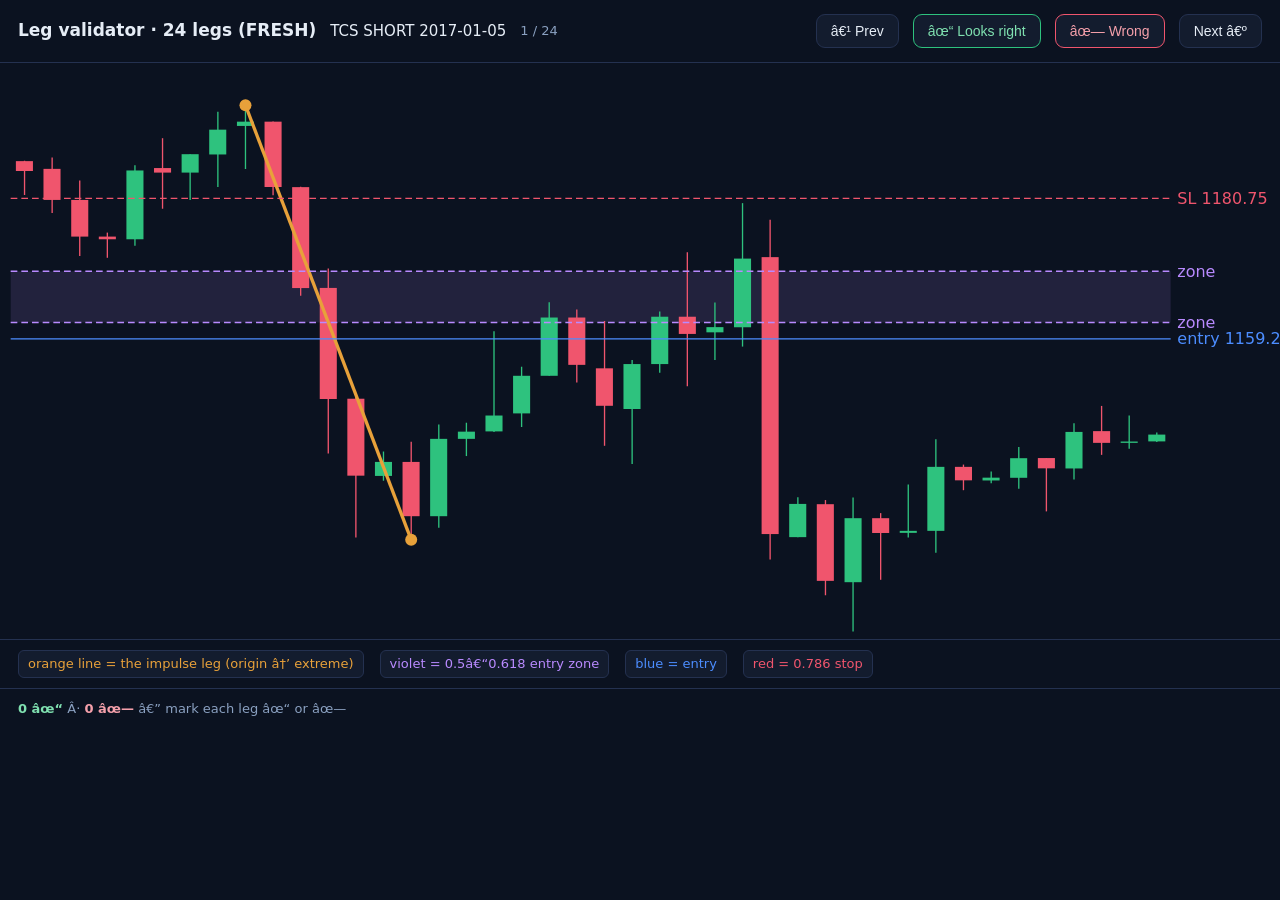
==== docs/check.html @ 775f60cf "add check.html — fresh-name working validator (24 corrected legs, render verified via preview server" ====
<!DOCTYPE html>
<html lang="en">
<head>
<meta charset="UTF-8" />
<meta name="viewport" content="width=device-width, initial-scale=1" />
<title>Leg Validator</title>
<style>
  :root { --bg:#0b1220; --panel:#131c2e; --border:#243150; --text:#e6edf6; --muted:#8aa0c0; }
  * { box-sizing:border-box; }
  body { margin:0; background:var(--bg); color:var(--text); font:15px/1.5 system-ui,sans-serif; }
  header { padding:14px 18px; border-bottom:1px solid var(--border); display:flex; align-items:center; gap:14px; flex-wrap:wrap; }
  h1 { font-size:17px; font-weight:600; margin:0; }
  #title { font-size:15px; color:var(--text); }
  #counter { color:var(--muted); font-size:13px; }
  .btn { background:var(--panel); color:var(--text); border:1px solid var(--border); border-radius:9px;
         padding:8px 14px; cursor:pointer; font-size:14px; }
  .btn:hover { border-color:#3a4a6a; }
  .btn.ok { border-color:#2ec27e; color:#7fe0b0; }
  .btn.no { border-color:#f0556d; color:#f5a0ab; }
  .spacer { flex:1; }
  #chart { height:64vh; min-height:380px; }
  #legend { padding:10px 18px; display:flex; gap:16px; flex-wrap:wrap; font-size:13px; border-top:1px solid var(--border); }
  .lg { padding:3px 9px; border-radius:6px; background:var(--panel); border:1px solid var(--border); }
  .leg { color:#e8a13a; } .zone { color:#b98aff; } .entry { color:#4c8dff; } .sl { color:#f0556d; }
  #tally { padding:10px 18px; color:var(--muted); font-size:13px; border-top:1px solid var(--border); }
  #tally b.no { color:#f5a0ab; } #tally b.ok { color:#7fe0b0; }
</style>
</head>
<body>
  <header>
    <h1>Leg validator · 24 legs (FRESH)</h1>
    <span id="title">loadingâ€¦</span>
    <span id="counter"></span>
    <span class="spacer"></span>
    <button class="btn" id="prev">â€¹ Prev</button>
    <button class="btn ok" id="mark-ok">âœ“ Looks right</button>
    <button class="btn no" id="mark-no">âœ— Wrong</button>
    <button class="btn" id="next">Next â€º</button>
  </header>
  <div id="chart"></div>
  <div id="legend">
    <span class="lg leg">orange line = the impulse leg (origin â†’ extreme)</span>
    <span class="lg zone">violet = 0.5â€“0.618 entry zone</span>
    <span class="lg entry">blue = entry</span>
    <span class="lg sl">red = 0.786 stop</span>
  </div>
  <div id="tally">Mark each leg âœ“ or âœ—. Wrong ones are listed here so you can tell me which to fix.</div>

  <script>
  const $ = (s) => document.querySelector(s);
  let DATA = [], i = 0, chart = null;
  const verdict = {};  // index -> 'ok' | 'no'

  function render() {
    const d = DATA[i];
    if (!d) return;
    $("#title").textContent = d.title;
    $("#counter").textContent = (i + 1) + " / " + DATA.length + (verdict[i] ? "  Â·  " + (verdict[i] === "ok" ? "âœ“" : "âœ—") : "");
    const bars = d.bars, n = bars.length;
    const W = 960, H = 470, padT = 12, padB = 24, padL = 8, padR = 82;
    let lo = Infinity, hi = -Infinity;
    for (const b of bars) { lo = Math.min(lo, b.low); hi = Math.max(hi, b.high); }
    for (const v of [d.zoneHi, d.zoneLo, d.entry, d.sl, d.legStart.price, d.legEnd.price]) { lo = Math.min(lo, v); hi = Math.max(hi, v); }
    const pad = (hi - lo) * 0.05 || 1; lo -= pad; hi += pad;
    const plotW = W - padL - padR, plotH = H - padT - padB;
    const X = (k) => padL + (k + 0.5) * plotW / n;
    const Y = (p) => padT + (hi - p) / (hi - lo) * plotH;
    const cw = Math.max(1.4, plotW / n * 0.62);
    const idx = {}; bars.forEach((b, k) => { idx[b.time] = k; });
    const f = (v) => (+v).toFixed(1);
    let s = `<svg viewBox="0 0 ${W} ${H}" preserveAspectRatio="xMidYMid meet" style="width:100%;height:auto;display:block">`;
    const zt = Math.max(d.zoneHi, d.zoneLo), zb = Math.min(d.zoneHi, d.zoneLo);
    s += `<rect x="${padL}" y="${f(Y(zt))}" width="${plotW}" height="${f(Y(zb) - Y(zt))}" fill="rgba(185,138,255,0.13)"/>`;
    for (let k = 0; k < n; k++) {
      const b = bars[k], up = b.close >= b.open, col = up ? "#2ec27e" : "#f0556d";
      s += `<line x1="${f(X(k))}" y1="${f(Y(b.high))}" x2="${f(X(k))}" y2="${f(Y(b.low))}" stroke="${col}" stroke-width="1"/>`;
      const yo = Y(b.open), yc = Y(b.close), top = Math.min(yo, yc), h = Math.max(1, Math.abs(yo - yc));
      s += `<rect x="${f(X(k) - cw / 2)}" y="${f(top)}" width="${f(cw)}" height="${f(h)}" fill="${col}"/>`;
    }
    if (idx[d.legStart.time] != null && idx[d.legEnd.time] != null) {
      const xs = X(idx[d.legStart.time]), ys = Y(d.legStart.price), xe = X(idx[d.legEnd.time]), ye = Y(d.legEnd.price);
      s += `<line x1="${f(xs)}" y1="${f(ys)}" x2="${f(xe)}" y2="${f(ye)}" stroke="#e8a13a" stroke-width="2.5"/>`;
      s += `<circle cx="${f(xs)}" cy="${f(ys)}" r="4.5" fill="#e8a13a"/><circle cx="${f(xe)}" cy="${f(ye)}" r="4.5" fill="#e8a13a"/>`;
    }
    const hl = (p, col, dash, label) =>
      `<line x1="${padL}" y1="${f(Y(p))}" x2="${W - padR}" y2="${f(Y(p))}" stroke="${col}" stroke-width="1"${dash ? ' stroke-dasharray="5 3"' : ''}/>` +
      `<text x="${W - padR + 5}" y="${f(Y(p) + 4)}" fill="${col}" font-size="12">${label}</text>`;
    s += hl(d.zoneHi, "#b98aff", true, "zone");
    s += hl(d.zoneLo, "#b98aff", true, "zone");
    s += hl(d.entry, "#4c8dff", false, "entry " + d.entry);
    s += hl(d.sl, "#f0556d", true, "SL " + d.sl);
    s += `</svg>`;
    $("#chart").innerHTML = s;
  }
  function tally() {
    const wrong = DATA.map((d, k) => verdict[k] === "no" ? d.title : null).filter(Boolean);
    const ok = Object.values(verdict).filter((v) => v === "ok").length;
    $("#tally").innerHTML = `<b class="ok">${ok} âœ“</b> Â· <b class="no">${wrong.length} âœ—</b>` +
      (wrong.length ? " â€” wrong: " + wrong.map((w) => "<b class='no'>" + w + "</b>").join(", ") : " â€” mark each leg âœ“ or âœ—");
  }
  const go = (n) => { i = (i + n + DATA.length) % DATA.length; render(); };
  const mark = (v) => { verdict[i] = v; tally(); if (i < DATA.length - 1) go(1); else render(); };
  $("#prev").onclick = () => go(-1);
  $("#next").onclick = () => go(1);
  $("#mark-ok").onclick = () => mark("ok");
  $("#mark-no").onclick = () => mark("no");
  document.onkeydown = (e) => {
    if (e.key === "ArrowLeft") go(-1); else if (e.key === "ArrowRight") go(1);
    else if (e.key === "y") mark("ok"); else if (e.key === "n") mark("no");
  };

  DATA = [{"title": "TCS SHORT  2017-01-05", "bars": [{"time": 1483342440, "open": 1186.43, "high": 1186.5, "low": 1181.25, "close": 1184.93}, {"time": 1483349640, "open": 1185.25, "high": 1187.0, "low": 1178.5, "close": 1180.5}, {"time": 1483420740, "open": 1180.5, "high": 1183.45, "low": 1171.9, "close": 1174.88}, {"time": 1483427940, "open": 1174.88, "high": 1175.5, "low": 1171.65, "close": 1174.48}, {"time": 1483435140, "open": 1174.48, "high": 1185.8, "low": 1173.5, "close": 1185.0}, {"time": 1483506240, "open": 1185.38, "high": 1189.95, "low": 1179.15, "close": 1184.68}, {"time": 1483513440, "open": 1184.68, "high": 1187.5, "low": 1180.5, "close": 1187.5}, {"time": 1483520640, "open": 1187.45, "high": 1194.0, "low": 1182.48, "close": 1191.25}, {"time": 1483591740, "open": 1191.83, "high": 1194.98, "low": 1185.23, "close": 1192.48}, {"time": 1483598940, "open": 1192.48, "high": 1192.5, "low": 1181.23, "close": 1182.48}, {"time": 1483606140, "open": 1182.45, "high": 1182.5, "low": 1165.83, "close": 1167.0}, {"time": 1483677240, "open": 1167.03, "high": 1170.0, "low": 1141.7, "close": 1150.03}, {"time": 1483684440, "open": 1150.08, "high": 1150.88, "low": 1128.85, "close": 1138.3}, {"time": 1483691640, "open": 1138.25, "high": 1142.0, "low": 1137.53, "close": 1140.4}, {"time": 1483935540, "open": 1140.4, "high": 1143.5, "low": 1128.5, "close": 1132.1}, {"time": 1483942740, "open": 1132.1, "high": 1146.13, "low": 1130.35, "close": 1143.93}, {"time": 1483949940, "open": 1143.93, "high": 1146.4, "low": 1141.3, "close": 1145.03}, {"time": 1484021040, "open": 1145.08, "high": 1160.4, "low": 1145.0, "close": 1147.5}, {"time": 1484028240, "open": 1147.83, "high": 1154.98, "low": 1145.75, "close": 1153.58}, {"time": 1484035440, "open": 1153.58, "high": 1164.83, "low": 1153.58, "close": 1162.5}, {"time": 1484106540, "open": 1162.5, "high": 1163.75, "low": 1152.55, "close": 1155.25}, {"time": 1484113740, "open": 1154.73, "high": 1161.98, "low": 1142.88, "close": 1149.0}, {"time": 1484120940, "open": 1148.5, "high": 1156.0, "low": 1140.1, "close": 1155.38}, {"time": 1484128140, "open": 1155.38, "high": 1163.45, "low": 1154.05, "close": 1162.63}, {"time": 1484199240, "open": 1162.63, "high": 1172.5, "low": 1152.0, "close": 1160.0}, {"time": 1484206440, "open": 1160.23, "high": 1164.78, "low": 1156.0, "close": 1161.03}, {"time": 1484213640, "open": 1161.03, "high": 1180.0, "low": 1158.05, "close": 1171.53}, {"time": 1484284740, "open": 1171.75, "high": 1177.45, "low": 1125.5, "close": 1129.38}, {"time": 1484291940, "open": 1128.9, "high": 1135.0, "low": 1128.9, "close": 1133.98}, {"time": 1484299140, "open": 1133.93, "high": 1134.58, "low": 1120.0, "close": 1122.2}, {"time": 1484543040, "open": 1122.0, "high": 1134.98, "low": 1114.48, "close": 1131.8}, {"time": 1484550240, "open": 1131.8, "high": 1132.58, "low": 1122.38, "close": 1129.53}, {"time": 1484557440, "open": 1129.55, "high": 1136.95, "low": 1128.83, "close": 1129.85}, {"time": 1484628540, "open": 1129.85, "high": 1143.9, "low": 1126.5, "close": 1139.65}, {"time": 1484635740, "open": 1139.65, "high": 1140.0, "low": 1136.08, "close": 1137.58}, {"time": 1484642940, "open": 1137.58, "high": 1138.95, "low": 1137.15, "close": 1138.0}, {"time": 1484714040, "open": 1137.98, "high": 1142.7, "low": 1136.3, "close": 1140.98}, {"time": 1484721240, "open": 1141.0, "high": 1141.0, "low": 1132.83, "close": 1139.43}, {"time": 1484728440, "open": 1139.4, "high": 1146.35, "low": 1137.73, "close": 1145.0}, {"time": 1484799540, "open": 1145.13, "high": 1148.98, "low": 1141.48, "close": 1143.33}, {"time": 1484806740, "open": 1143.33, "high": 1147.5, "low": 1142.43, "close": 1143.53}, {"time": 1484813940, "open": 1143.53, "high": 1144.9, "low": 1143.45, "close": 1144.58}], "legStart": {"time": 1483591740, "price": 1194.98}, "legEnd": {"time": 1483935540, "price": 1128.5}, "zoneHi": 1161.74, "zoneLo": 1169.58, "sl": 1180.75, "entry": 1159.24, "side": "short"}, {"title": "TCS LONG  2019-10-23", "bars": [{"time": 1571297880, "open": 2010.6, "high": 2024.9, "low": 2004.25, "close": 2022.5}, {"time": 1571305080, "open": 2023.0, "high": 2038.0, "low": 2020.4, "close": 2031.5}, {"time": 1571376180, "open": 2031.7, "high": 2046.0, "low": 2025.0, "close": 2046.0}, {"time": 1571383380, "open": 2045.95, "high": 2058.0, "low": 2042.3, "close": 2044.4}, {"time": 1571390580, "open": 2044.9, "high": 2046.6, "low": 2041.1, "close": 2045.1}, {"time": 1571720880, "open": 2045.05, "high": 2109.95, "low": 2044.0, "close": 2074.95}, {"time": 1571728080, "open": 2074.95, "high": 2076.0, "low": 2052.05, "close": 2053.75}, {"time": 1571735280, "open": 2053.75, "high": 2055.4, "low": 2042.1, "close": 2047.05}, {"time": 1571806380, "open": 2047.05, "high": 2079.05, "low": 2040.45, "close": 2066.0}, {"time": 1571813580, "open": 2065.9, "high": 2069.95, "low": 2052.55, "close": 2065.65}, {"time": 1571820780, "open": 2065.65, "high": 2083.85, "low": 2063.6, "close": 2071.4}, {"time": 1571891880, "open": 2071.4, "high": 2098.85, "low": 2061.35, "close": 2069.75}, {"time": 1571899080, "open": 2069.4, "high": 2074.0, "low": 2061.45, "close": 2069.0}, {"time": 1571906280, "open": 2069.0, "high": 2079.0, "low": 2065.0, "close": 2072.0}, {"time": 1571977380, "open": 2072.0, "high": 2094.0, "low": 2070.05, "close": 2087.2}, {"time": 1571984580, "open": 2087.15, "high": 2089.9, "low": 2075.05, "close": 2085.95}, {"time": 1571991780, "open": 2085.95, "high": 2099.0, "low": 2085.95, "close": 2098.45}, {"time": 1572181680, "open": 2098.45, "high": 2130.0, "low": 2098.45, "close": 2118.0}, {"time": 1572325680, "open": 2117.0, "high": 2171.0, "low": 2108.8, "close": 2168.55}, {"time": 1572332880, "open": 2168.1, "high": 2181.75, "low": 2163.85, "close": 2179.2}, {"time": 1572340080, "open": 2179.15, "high": 2201.55, "low": 2177.5, "close": 2192.3}, {"time": 1572411180, "open": 2192.25, "high": 2225.0, "low": 2176.85, "close": 2195.45}, {"time": 1572418380, "open": 2195.45, "high": 2242.0, "low": 2193.05, "close": 2239.35}, {"time": 1572425580, "open": 2239.35, "high": 2252.0, "low": 2229.35, "close": 2248.05}, {"time": 1572496680, "open": 2248.05, "high": 2266.9, "low": 2237.0, "close": 2265.0}, {"time": 1572503880, "open": 2264.5, "high": 2283.95, "low": 2259.4, "close": 2273.35}, {"time": 1572511080, "open": 2273.3, "high": 2276.75, "low": 2270.15, "close": 2274.8}, {"time": 1572582180, "open": 2274.85, "high": 2284.95, "low": 2230.65, "close": 2232.25}, {"time": 1572589380, "open": 2232.0, "high": 2241.75, "low": 2207.3, "close": 2209.4}, {"time": 1572596580, "open": 2209.4, "high": 2216.0, "low": 2201.0, "close": 2207.0}, {"time": 1572840480, "open": 2206.95, "high": 2229.2, "low": 2193.05, "close": 2205.45}, {"time": 1572847680, "open": 2205.45, "high": 2211.35, "low": 2180.9, "close": 2193.15}, {"time": 1572854880, "open": 2192.0, "high": 2198.65, "low": 2185.0, "close": 2194.5}, {"time": 1572925980, "open": 2194.5, "high": 2202.6, "low": 2179.15, "close": 2181.2}, {"time": 1572933180, "open": 2180.65, "high": 2187.5, "low": 2169.0, "close": 2184.6}, {"time": 1572940380, "open": 2184.6, "high": 2187.0, "low": 2182.85, "close": 2184.55}, {"time": 1572947580, "open": 2184.55, "high": 2211.0, "low": 2183.0, "close": 2199.5}, {"time": 1573018680, "open": 2199.4, "high": 2205.45, "low": 2180.55, "close": 2185.9}, {"time": 1573025880, "open": 2185.9, "high": 2194.3, "low": 2179.0, "close": 2187.5}, {"time": 1573033080, "open": 2187.35, "high": 2210.8, "low": 2184.45, "close": 2187.8}, {"time": 1573104180, "open": 2187.95, "high": 2204.5, "low": 2181.1, "close": 2183.6}, {"time": 1573111380, "open": 2183.6, "high": 2188.8, "low": 2175.2, "close": 2183.8}, {"time": 1573118580, "open": 2183.8, "high": 2193.0, "low": 2179.65, "close": 2180.8}, {"time": 1573189680, "open": 2180.8, "high": 2190.0, "low": 2156.2, "close": 2159.5}, {"time": 1573196880, "open": 2159.5, "high": 2165.0, "low": 2147.0, "close": 2152.95}, {"time": 1573204080, "open": 2152.95, "high": 2161.2, "low": 2141.25, "close": 2143.3}, {"time": 1573447980, "open": 2143.3, "high": 2145.0, "low": 2103.05, "close": 2105.05}, {"time": 1573455180, "open": 2104.25, "high": 2108.8, "low": 2091.0, "close": 2095.0}, {"time": 1573462380, "open": 2095.05, "high": 2117.9, "low": 2093.0, "close": 2105.6}, {"time": 1573619880, "open": 2105.1, "high": 2156.0, "low": 2095.2, "close": 2152.25}, {"time": 1573627080, "open": 2152.25, "high": 2174.4, "low": 2150.85, "close": 2168.1}, {"time": 1573634280, "open": 2168.1, "high": 2171.25, "low": 2155.1, "close": 2169.0}, {"time": 1573705380, "open": 2169.0, "high": 2194.0, "low": 2165.0, "close": 2175.1}, {"time": 1573712580, "open": 2175.85, "high": 2190.0, "low": 2147.05, "close": 2186.0}, {"time": 1573719780, "open": 2186.1, "high": 2193.4, "low": 2179.65, "close": 2187.05}], "legStart": {"time": 1571806380, "price": 2040.45}, "legEnd": {"time": 1572582180, "price": 2284.95}, "zoneHi": 2162.7, "zoneLo": 2133.85, "sl": 2092.77, "entry": 2195.27, "side": "long"}, {"title": "TCS SHORT  2021-04-09", "bars": [{"time": 1617697500, "open": 3252.0, "high": 3255.4, "low": 3233.4, "close": 3245.6}, {"time": 1617768600, "open": 3245.45, "high": 3270.0, "low": 3238.15, "close": 3245.0}, {"time": 1617775800, "open": 3244.2, "high": 3253.6, "low": 3234.85, "close": 3249.7}, {"time": 1617783000, "open": 3250.25, "high": 3273.95, "low": 3244.0, "close": 3253.0}, {"time": 1617854100, "open": 3253.0, "high": 3303.0, "low": 3247.0, "close": 3298.05}, {"time": 1617861300, "open": 3297.0, "high": 3335.0, "low": 3292.0, "close": 3316.95}, {"time": 1617868500, "open": 3316.3, "high": 3329.0, "low": 3312.65, "close": 3318.0}, {"time": 1617875700, "open": 3317.95, "high": 3325.0, "low": 3296.4, "close": 3314.1}, {"time": 1617946800, "open": 3314.15, "high": 3354.0, "low": 3308.5, "close": 3326.05}, {"time": 1617954000, "open": 3326.0, "high": 3341.0, "low": 3319.05, "close": 3333.45}, {"time": 1617961200, "open": 3333.7, "high": 3344.9, "low": 3316.0, "close": 3319.65}, {"time": 1618205100, "open": 3318.5, "high": 3337.85, "low": 3240.35, "close": 3271.35}, {"time": 1618212300, "open": 3271.4, "high": 3295.8, "low": 3253.8, "close": 3266.35}, {"time": 1618219500, "open": 3267.0, "high": 3290.9, "low": 3259.5, "close": 3264.25}, {"time": 1618290600, "open": 3264.95, "high": 3269.2, "low": 3100.0, "close": 3135.2}, {"time": 1618297800, "open": 3133.8, "high": 3136.0, "low": 3083.1, "close": 3092.45}, {"time": 1618305000, "open": 3092.45, "high": 3098.0, "low": 3073.05, "close": 3092.85}, {"time": 1618462500, "open": 3092.85, "high": 3165.15, "low": 3080.0, "close": 3147.8}, {"time": 1618469700, "open": 3147.8, "high": 3172.0, "low": 3146.0, "close": 3161.8}, {"time": 1618476900, "open": 3161.8, "high": 3190.45, "low": 3153.9, "close": 3182.95}, {"time": 1618548000, "open": 3183.0, "high": 3245.0, "low": 3182.4, "close": 3208.35}, {"time": 1618555200, "open": 3209.8, "high": 3223.85, "low": 3190.4, "close": 3195.3}, {"time": 1618562400, "open": 3195.85, "high": 3205.4, "low": 3189.0, "close": 3200.0}, {"time": 1618806300, "open": 3199.9, "high": 3204.9, "low": 3135.2, "close": 3143.9}, {"time": 1618813500, "open": 3145.0, "high": 3182.0, "low": 3143.0, "close": 3157.15}, {"time": 1618820700, "open": 3156.9, "high": 3189.0, "low": 3148.1, "close": 3175.05}, {"time": 1618891800, "open": 3175.1, "high": 3225.0, "low": 3145.1, "close": 3148.0}, {"time": 1618899000, "open": 3148.8, "high": 3158.9, "low": 3126.5, "close": 3136.0}, {"time": 1618906200, "open": 3136.0, "high": 3151.45, "low": 3132.0, "close": 3150.0}, {"time": 1619063700, "open": 3150.0, "high": 3157.0, "low": 3105.75, "close": 3116.85}, {"time": 1619070900, "open": 3116.8, "high": 3138.25, "low": 3110.05, "close": 3125.85}, {"time": 1619078100, "open": 3125.75, "high": 3130.0, "low": 3120.0, "close": 3122.7}, {"time": 1619085300, "open": 3120.0, "high": 3128.3, "low": 3111.5, "close": 3118.1}, {"time": 1619156400, "open": 3119.0, "high": 3124.9, "low": 3092.0, "close": 3111.25}, {"time": 1619163600, "open": 3111.25, "high": 3119.0, "low": 3100.0, "close": 3110.1}, {"time": 1619170800, "open": 3110.1, "high": 3114.0, "low": 3095.0, "close": 3110.25}, {"time": 1619414700, "open": 3110.0, "high": 3152.4, "low": 3097.15, "close": 3135.8}, {"time": 1619421900, "open": 3135.8, "high": 3144.9, "low": 3110.0, "close": 3113.65}, {"time": 1619429100, "open": 3113.7, "high": 3131.7, "low": 3088.4, "close": 3095.85}, {"time": 1619500200, "open": 3095.85, "high": 3133.25, "low": 3092.8, "close": 3115.65}, {"time": 1619507400, "open": 3115.65, "high": 3121.0, "low": 3111.9, "close": 3116.7}, {"time": 1619514600, "open": 3116.7, "high": 3129.0, "low": 3108.0, "close": 3126.25}, {"time": 1619585700, "open": 3126.55, "high": 3150.85, "low": 3116.0, "close": 3122.0}, {"time": 1619592900, "open": 3122.0, "high": 3129.85, "low": 3112.0, "close": 3120.0}], "legStart": {"time": 1617946800, "price": 3354.0}, "legEnd": {"time": 1618305000, "price": 3073.05}, "zoneHi": 3213.52, "zoneLo": 3246.68, "sl": 3293.88, "entry": 3165.05, "side": "short"}, {"title": "TCS LONG  2023-12-13", "bars": [{"time": 1702268160, "open": 3620.7, "high": 3653.0, "low": 3615.0, "close": 3635.25}, {"time": 1702275360, "open": 3635.65, "high": 3643.0, "low": 3628.0, "close": 3637.05}, {"time": 1702282560, "open": 3638.0, "high": 3644.35, "low": 3623.65, "close": 3637.85}, {"time": 1702353660, "open": 3637.5, "high": 3657.15, "low": 3631.0, "close": 3648.55}, {"time": 1702360860, "open": 3648.5, "high": 3698.4, "low": 3647.55, "close": 3674.2}, {"time": 1702368060, "open": 3674.25, "high": 3691.1, "low": 3673.0, "close": 3683.0}, {"time": 1702439160, "open": 3682.95, "high": 3686.7, "low": 3625.35, "close": 3633.0}, {"time": 1702446360, "open": 3633.35, "high": 3646.65, "low": 3577.0, "close": 3595.7}, {"time": 1702453560, "open": 3595.7, "high": 3596.3, "low": 3563.0, "close": 3573.6}, {"time": 1702460760, "open": 3573.6, "high": 3595.0, "low": 3573.0, "close": 3594.9}, {"time": 1702531860, "open": 3594.95, "high": 3678.0, "low": 3593.0, "close": 3668.45}, {"time": 1702539060, "open": 3668.45, "high": 3673.3, "low": 3659.5, "close": 3672.4}, {"time": 1702546260, "open": 3672.4, "high": 3674.0, "low": 3660.1, "close": 3665.3}, {"time": 1702617360, "open": 3665.3, "high": 3791.0, "low": 3662.25, "close": 3785.25}, {"time": 1702624560, "open": 3785.25, "high": 3847.35, "low": 3771.1, "close": 3842.2}, {"time": 1702631760, "open": 3841.6, "high": 3847.55, "low": 3792.4, "close": 3801.25}, {"time": 1702875660, "open": 3801.25, "high": 3929.0, "low": 3797.6, "close": 3878.45}, {"time": 1702882860, "open": 3878.45, "high": 3900.0, "low": 3862.85, "close": 3870.6}, {"time": 1702890060, "open": 3870.6, "high": 3883.0, "low": 3853.05, "close": 3862.5}, {"time": 1702961160, "open": 3862.5, "high": 3868.0, "low": 3796.85, "close": 3817.0}, {"time": 1702968360, "open": 3816.0, "high": 3817.9, "low": 3790.0, "close": 3806.85}, {"time": 1702975560, "open": 3807.05, "high": 3824.9, "low": 3804.0, "close": 3820.5}, {"time": 1703046660, "open": 3820.5, "high": 3898.8, "low": 3805.1, "close": 3874.55}, {"time": 1703053860, "open": 3873.2, "high": 3884.05, "low": 3838.6, "close": 3844.6}, {"time": 1703061060, "open": 3844.3, "high": 3858.95, "low": 3813.7, "close": 3833.6}, {"time": 1703132160, "open": 3833.35, "high": 3836.0, "low": 3743.35, "close": 3784.9}, {"time": 1703139360, "open": 3784.75, "high": 3805.0, "low": 3762.15, "close": 3787.7}, {"time": 1703146560, "open": 3787.85, "high": 3806.7, "low": 3774.0, "close": 3791.6}, {"time": 1703217660, "open": 3791.6, "high": 3813.9, "low": 3770.25, "close": 3775.0}, {"time": 1703224860, "open": 3773.8, "high": 3809.9, "low": 3762.0, "close": 3806.5}, {"time": 1703232060, "open": 3806.85, "high": 3824.0, "low": 3790.0, "close": 3791.1}, {"time": 1703562360, "open": 3791.2, "high": 3845.95, "low": 3775.0, "close": 3804.0}, {"time": 1703569560, "open": 3804.95, "high": 3834.0, "low": 3790.15, "close": 3814.7}, {"time": 1703576760, "open": 3814.7, "high": 3821.95, "low": 3798.0, "close": 3800.3}, {"time": 1703583960, "open": 3800.0, "high": 3806.95, "low": 3790.15, "close": 3795.6}, {"time": 1703655060, "open": 3795.6, "high": 3815.8, "low": 3790.0, "close": 3797.05}, {"time": 1703662260, "open": 3797.6, "high": 3799.9, "low": 3768.0, "close": 3776.85}, {"time": 1703669460, "open": 3777.4, "high": 3805.1, "low": 3775.4, "close": 3805.0}, {"time": 1703740560, "open": 3805.0, "high": 3838.0, "low": 3800.95, "close": 3816.95}, {"time": 1703747760, "open": 3816.95, "high": 3829.9, "low": 3808.8, "close": 3825.3}, {"time": 1703754960, "open": 3825.3, "high": 3827.7, "low": 3797.1, "close": 3811.4}, {"time": 1703826060, "open": 3812.65, "high": 3822.6, "low": 3765.4, "close": 3818.25}, {"time": 1703833260, "open": 3818.25, "high": 3819.95, "low": 3785.0, "close": 3800.75}, {"time": 1703840460, "open": 3800.35, "high": 3805.55, "low": 3789.95, "close": 3790.2}], "legStart": {"time": 1702453560, "price": 3563.0}, "legEnd": {"time": 1702875660, "price": 3929.0}, "zoneHi": 3746.0, "zoneLo": 3702.81, "sl": 3641.32, "entry": 3814.05, "side": "long"}, {"title": "HDFCBANK LONG  2015-06-29", "bars": [{"time": 1435204260, "open": 262.0, "high": 262.8, "low": 260.7, "close": 261.6}, {"time": 1435211460, "open": 261.6, "high": 262.2, "low": 261.0, "close": 261.1}, {"time": 1435218660, "open": 261.1, "high": 263.8, "low": 260.6, "close": 262.7}, {"time": 1435225860, "open": 262.7, "high": 267.1, "low": 262.5, "close": 267.1}, {"time": 1435296960, "open": 267.1, "high": 267.7, "low": 263.9, "close": 264.2}, {"time": 1435304160, "open": 264.2, "high": 264.6, "low": 263.0, "close": 264.5}, {"time": 1435311360, "open": 264.4, "high": 266.7, "low": 264.1, "close": 265.2}, {"time": 1435555260, "open": 265.2, "high": 266.4, "low": 257.9, "close": 258.8}, {"time": 1435562400, "open": 258.8, "high": 259.5, "low": 257.6, "close": 259.4}, {"time": 1435569600, "open": 259.4, "high": 265.4, "low": 259.0, "close": 264.1}, {"time": 1435640700, "open": 264.1, "high": 264.8, "low": 262.5, "close": 264.0}, {"time": 1435647900, "open": 264.0, "high": 264.5, "low": 263.5, "close": 264.4}, {"time": 1435655100, "open": 264.4, "high": 264.5, "low": 262.0, "close": 263.2}, {"time": 1435726200, "open": 263.2, "high": 268.2, "low": 263.2, "close": 267.8}, {"time": 1435733400, "open": 267.8, "high": 268.6, "low": 267.0, "close": 267.9}, {"time": 1435740600, "open": 267.9, "high": 269.2, "low": 267.7, "close": 268.6}, {"time": 1435811700, "open": 268.6, "high": 269.2, "low": 264.8, "close": 265.4}, {"time": 1435818900, "open": 265.2, "high": 266.0, "low": 265.0, "close": 265.5}, {"time": 1435826100, "open": 265.5, "high": 266.3, "low": 264.8, "close": 265.2}, {"time": 1435897200, "open": 265.2, "high": 266.8, "low": 263.5, "close": 266.6}, {"time": 1435904400, "open": 266.6, "high": 268.0, "low": 266.0, "close": 267.4}, {"time": 1435911600, "open": 267.4, "high": 268.0, "low": 265.8, "close": 267.7}, {"time": 1436155500, "open": 267.7, "high": 269.0, "low": 265.0, "close": 266.1}, {"time": 1436162700, "open": 266.1, "high": 267.2, "low": 265.6, "close": 266.0}, {"time": 1436169900, "open": 266.0, "high": 270.2, "low": 265.9, "close": 269.4}, {"time": 1436241000, "open": 269.4, "high": 271.3, "low": 268.3, "close": 271.2}, {"time": 1436248200, "open": 271.3, "high": 272.9, "low": 270.5, "close": 271.2}, {"time": 1436255400, "open": 271.4, "high": 272.4, "low": 270.8, "close": 272.2}, {"time": 1436262600, "open": 272.2, "high": 272.2, "low": 270.1, "close": 271.7}, {"time": 1436333700, "open": 271.6, "high": 272.0, "low": 267.9, "close": 267.9}, {"time": 1436340900, "open": 267.9, "high": 268.5, "low": 266.9, "close": 267.3}, {"time": 1436348100, "open": 267.2, "high": 270.0, "low": 267.0, "close": 268.0}, {"time": 1436419200, "open": 268.1, "high": 268.1, "low": 265.0, "close": 266.8}, {"time": 1436426400, "open": 266.9, "high": 268.1, "low": 266.7, "close": 267.3}, {"time": 1436433600, "open": 267.3, "high": 269.2, "low": 266.9, "close": 267.8}, {"time": 1436504700, "open": 267.8, "high": 269.6, "low": 267.1, "close": 268.8}, {"time": 1436511900, "open": 268.9, "high": 271.0, "low": 268.5, "close": 270.9}, {"time": 1436519100, "open": 270.9, "high": 272.7, "low": 270.6, "close": 271.7}, {"time": 1436763000, "open": 271.7, "high": 273.8, "low": 271.4, "close": 272.5}, {"time": 1436770200, "open": 272.5, "high": 273.5, "low": 272.4, "close": 272.8}, {"time": 1436777400, "open": 272.8, "high": 276.5, "low": 272.1, "close": 275.0}, {"time": 1436848500, "open": 275.0, "high": 275.7, "low": 273.2, "close": 273.8}, {"time": 1436855700, "open": 273.8, "high": 275.5, "low": 271.5, "close": 273.2}, {"time": 1436862900, "open": 273.2, "high": 274.0, "low": 272.5, "close": 273.4}, {"time": 1436934000, "open": 273.5, "high": 274.9, "low": 271.9, "close": 274.5}, {"time": 1436941200, "open": 274.5, "high": 275.4, "low": 273.6, "close": 275.0}, {"time": 1436948400, "open": 275.0, "high": 275.2, "low": 273.9, "close": 274.8}, {"time": 1437019500, "open": 274.8, "high": 275.9, "low": 273.8, "close": 274.8}, {"time": 1437026700, "open": 274.8, "high": 278.7, "low": 274.6, "close": 278.0}, {"time": 1437033900, "open": 278.0, "high": 278.2, "low": 276.4, "close": 277.2}, {"time": 1437105000, "open": 277.2, "high": 280.4, "low": 276.8, "close": 280.0}, {"time": 1437112200, "open": 280.0, "high": 280.0, "low": 277.0, "close": 277.3}, {"time": 1437119400, "open": 277.4, "high": 277.7, "low": 276.4, "close": 277.5}, {"time": 1437126600, "open": 277.4, "high": 278.5, "low": 276.7, "close": 278.3}], "legStart": {"time": 1435562400, "price": 257.6}, "legEnd": {"time": 1436248200, "price": 272.9}, "zoneHi": 265.25, "zoneLo": 263.44, "sl": 260.87, "entry": 268.05, "side": "long"}, {"title": "HDFCBANK LONG  2021-07-02", "bars": [{"time": 1624953180, "open": 748.6, "high": 751.5, "low": 747.9, "close": 750.8}, {"time": 1624960380, "open": 750.8, "high": 752.1, "low": 746.5, "close": 751.8}, {"time": 1625031480, "open": 751.9, "high": 754.5, "low": 748.4, "close": 753.8}, {"time": 1625038680, "open": 753.8, "high": 754.2, "low": 748.8, "close": 751.0}, {"time": 1625045880, "open": 751.0, "high": 752.2, "low": 747.0, "close": 749.0}, {"time": 1625116980, "open": 749.0, "high": 751.0, "low": 743.0, "close": 743.0}, {"time": 1625124180, "open": 743.4, "high": 744.9, "low": 742.4, "close": 744.2}, {"time": 1625131380, "open": 744.2, "high": 746.0, "low": 741.5, "close": 743.6}, {"time": 1625202480, "open": 743.6, "high": 744.6, "low": 738.5, "close": 740.4}, {"time": 1625209680, "open": 740.3, "high": 741.8, "low": 738.8, "close": 741.3}, {"time": 1625216880, "open": 741.2, "high": 742.4, "low": 739.0, "close": 741.2}, {"time": 1625460780, "open": 741.2, "high": 750.4, "low": 739.8, "close": 749.4}, {"time": 1625467980, "open": 749.4, "high": 750.5, "low": 748.2, "close": 748.5}, {"time": 1625475180, "open": 748.5, "high": 752.2, "low": 748.0, "close": 751.3}, {"time": 1625546280, "open": 751.3, "high": 758.7, "low": 746.4, "close": 756.4}, {"time": 1625553480, "open": 756.4, "high": 765.2, "low": 755.9, "close": 765.1}, {"time": 1625560680, "open": 765.1, "high": 769.0, "low": 763.7, "close": 768.9}, {"time": 1625631780, "open": 768.6, "high": 772.6, "low": 764.0, "close": 770.8}, {"time": 1625638980, "open": 770.8, "high": 771.5, "low": 767.4, "close": 770.6}, {"time": 1625646180, "open": 770.6, "high": 770.6, "low": 768.2, "close": 770.4}, {"time": 1625717280, "open": 770.4, "high": 770.5, "low": 762.5, "close": 765.5}, {"time": 1625724480, "open": 765.5, "high": 767.2, "low": 763.8, "close": 765.4}, {"time": 1625731680, "open": 765.5, "high": 766.1, "low": 760.6, "close": 762.4}, {"time": 1625802780, "open": 762.4, "high": 763.0, "low": 752.0, "close": 753.4}, {"time": 1625809980, "open": 753.4, "high": 758.0, "low": 750.8, "close": 752.5}, {"time": 1625817180, "open": 752.5, "high": 757.2, "low": 752.0, "close": 753.2}, {"time": 1625824380, "open": 753.0, "high": 754.0, "low": 748.8, "close": 751.6}, {"time": 1626068280, "open": 751.6, "high": 752.3, "low": 744.2, "close": 748.4}, {"time": 1626075480, "open": 748.3, "high": 749.2, "low": 747.2, "close": 748.2}, {"time": 1626082680, "open": 748.2, "high": 748.4, "low": 742.0, "close": 743.8}, {"time": 1626153780, "open": 743.8, "high": 748.0, "low": 742.0, "close": 743.8}, {"time": 1626160980, "open": 743.8, "high": 749.5, "low": 743.1, "close": 749.0}, {"time": 1626168180, "open": 749.0, "high": 753.0, "low": 749.0, "close": 751.5}, {"time": 1626239280, "open": 751.5, "high": 752.2, "low": 745.6, "close": 747.6}, {"time": 1626246480, "open": 747.5, "high": 753.7, "low": 747.2, "close": 751.0}, {"time": 1626253680, "open": 751.0, "high": 753.6, "low": 750.0, "close": 751.1}, {"time": 1626324780, "open": 751.1, "high": 755.8, "low": 747.1, "close": 754.6}, {"time": 1626331980, "open": 754.6, "high": 763.4, "low": 754.0, "close": 762.2}, {"time": 1626339180, "open": 762.2, "high": 763.0, "low": 758.0, "close": 761.9}, {"time": 1626410280, "open": 761.9, "high": 765.0, "low": 759.0, "close": 762.0}, {"time": 1626417480, "open": 761.8, "high": 764.2, "low": 760.0, "close": 761.4}, {"time": 1626424680, "open": 761.4, "high": 762.8, "low": 760.0, "close": 760.6}, {"time": 1626668580, "open": 760.7, "high": 763.8, "low": 737.4, "close": 743.3}, {"time": 1626675780, "open": 743.6, "high": 744.0, "low": 738.2, "close": 738.9}, {"time": 1626682980, "open": 738.9, "high": 740.2, "low": 733.0, "close": 735.0}], "legStart": {"time": 1625202480, "price": 738.5}, "legEnd": {"time": 1625631780, "price": 772.6}, "zoneHi": 755.55, "zoneLo": 751.53, "sl": 745.8, "entry": 759.9, "side": "long"}, {"title": "HDFCBANK LONG  2023-01-17", "bars": [{"time": 1673505600, "open": 796.4, "high": 797.9, "low": 792.8, "close": 794.8}, {"time": 1673512800, "open": 794.8, "high": 799.8, "low": 792.2, "close": 797.7}, {"time": 1673583900, "open": 797.6, "high": 800.4, "low": 793.6, "close": 795.5}, {"time": 1673591100, "open": 795.5, "high": 800.0, "low": 793.0, "close": 798.7}, {"time": 1673598300, "open": 798.7, "high": 805.0, "low": 797.8, "close": 804.0}, {"time": 1673842200, "open": 804.0, "high": 810.6, "low": 799.5, "close": 804.9}, {"time": 1673849400, "open": 805.0, "high": 807.4, "low": 799.6, "close": 800.8}, {"time": 1673856600, "open": 800.8, "high": 801.2, "low": 793.2, "close": 796.4}, {"time": 1673927700, "open": 796.5, "high": 796.9, "low": 788.8, "close": 794.4}, {"time": 1673934900, "open": 794.6, "high": 803.8, "low": 794.5, "close": 801.1}, {"time": 1673942100, "open": 801.0, "high": 804.3, "low": 798.8, "close": 799.2}, {"time": 1673949300, "open": 799.2, "high": 805.5, "low": 799.0, "close": 804.0}, {"time": 1674020400, "open": 804.0, "high": 819.8, "low": 802.2, "close": 817.3}, {"time": 1674027600, "open": 817.3, "high": 820.5, "low": 816.8, "close": 817.8}, {"time": 1674034800, "open": 817.8, "high": 819.7, "low": 816.2, "close": 817.4}, {"time": 1674105900, "open": 817.4, "high": 821.5, "low": 817.1, "close": 820.2}, {"time": 1674113100, "open": 820.2, "high": 824.9, "low": 820.0, "close": 821.6}, {"time": 1674120300, "open": 821.6, "high": 824.2, "low": 821.0, "close": 822.6}, {"time": 1674191400, "open": 822.4, "high": 833.4, "low": 820.0, "close": 832.6}, {"time": 1674198600, "open": 832.6, "high": 834.4, "low": 830.8, "close": 833.2}, {"time": 1674205800, "open": 833.2, "high": 834.5, "low": 830.8, "close": 832.4}, {"time": 1674449700, "open": 832.4, "high": 841.2, "low": 829.0, "close": 839.0}, {"time": 1674456900, "open": 838.9, "high": 840.0, "low": 836.0, "close": 836.0}, {"time": 1674464100, "open": 836.1, "high": 838.0, "low": 835.5, "close": 837.2}, {"time": 1674535200, "open": 837.2, "high": 851.0, "low": 834.0, "close": 846.4}, {"time": 1674542400, "open": 846.5, "high": 847.5, "low": 844.0, "close": 845.4}, {"time": 1674549600, "open": 845.4, "high": 847.3, "low": 844.5, "close": 845.8}, {"time": 1674620700, "open": 845.7, "high": 849.0, "low": 836.5, "close": 839.0}, {"time": 1674627900, "open": 839.0, "high": 841.4, "low": 824.6, "close": 826.9}, {"time": 1674635100, "open": 826.9, "high": 829.2, "low": 823.0, "close": 826.6}, {"time": 1674792600, "open": 826.2, "high": 828.7, "low": 795.1, "close": 812.2}, {"time": 1674799800, "open": 812.1, "high": 812.9, "low": 800.6, "close": 805.0}, {"time": 1674807000, "open": 805.1, "high": 813.7, "low": 802.6, "close": 803.8}, {"time": 1675050900, "open": 803.8, "high": 810.5, "low": 791.1, "close": 801.6}, {"time": 1675058100, "open": 802.0, "high": 812.6, "low": 799.6, "close": 800.8}, {"time": 1675065300, "open": 800.8, "high": 803.6, "low": 794.1, "close": 795.1}, {"time": 1675072500, "open": 795.4, "high": 809.0, "low": 791.0, "close": 809.0}, {"time": 1675143600, "open": 809.0, "high": 811.2, "low": 800.1, "close": 802.8}, {"time": 1675150800, "open": 802.7, "high": 805.8, "low": 799.2, "close": 800.0}, {"time": 1675158000, "open": 800.2, "high": 804.0, "low": 797.5, "close": 801.1}, {"time": 1675229100, "open": 801.2, "high": 816.2, "low": 800.7, "close": 814.6}, {"time": 1675236300, "open": 814.8, "high": 831.5, "low": 810.2, "close": 828.3}, {"time": 1675243500, "open": 828.3, "high": 832.3, "low": 803.0, "close": 808.7}, {"time": 1675314600, "open": 808.5, "high": 816.4, "low": 797.5, "close": 798.1}, {"time": 1675321800, "open": 798.3, "high": 801.8, "low": 794.5, "close": 795.1}, {"time": 1675329000, "open": 795.4, "high": 803.2, "low": 795.0, "close": 801.8}, {"time": 1675400100, "open": 801.8, "high": 820.0, "low": 800.0, "close": 814.9}, {"time": 1675407300, "open": 815.0, "high": 821.0, "low": 813.6, "close": 820.3}, {"time": 1675414500, "open": 820.3, "high": 826.5, "low": 818.2, "close": 825.2}, {"time": 1675658400, "open": 825.2, "high": 834.6, "low": 824.7, "close": 832.3}, {"time": 1675665600, "open": 832.3, "high": 832.5, "low": 823.1, "close": 825.8}, {"time": 1675672800, "open": 825.8, "high": 829.0, "low": 823.2, "close": 826.7}], "legStart": {"time": 1673927700, "price": 788.8}, "legEnd": {"time": 1674535200, "price": 851.0}, "zoneHi": 819.9, "zoneLo": 812.56, "sl": 802.11, "entry": 825.8, "side": "long"}, {"title": "HDFCBANK SHORT  2025-01-03", "bars": [{"time": 1735627800, "open": 888.4, "high": 890.9, "low": 885.0, "close": 886.6}, {"time": 1735635000, "open": 886.4, "high": 887.6, "low": 884.3, "close": 884.6}, {"time": 1735706100, "open": 884.6, "high": 891.0, "low": 880.6, "close": 883.6}, {"time": 1735713300, "open": 883.6, "high": 893.5, "low": 883.1, "close": 891.7}, {"time": 1735720500, "open": 891.6, "high": 897.0, "low": 890.8, "close": 896.0}, {"time": 1735791600, "open": 896.0, "high": 896.2, "low": 886.5, "close": 890.4}, {"time": 1735798800, "open": 890.4, "high": 896.6, "low": 889.6, "close": 893.5}, {"time": 1735806000, "open": 893.5, "high": 901.6, "low": 891.2, "close": 899.2}, {"time": 1735877100, "open": 899.2, "high": 901.7, "low": 889.5, "close": 889.6}, {"time": 1735884300, "open": 889.8, "high": 890.4, "low": 876.8, "close": 881.1}, {"time": 1735891500, "open": 881.3, "high": 882.7, "low": 875.2, "close": 878.5}, {"time": 1736135400, "open": 878.5, "high": 878.8, "low": 868.2, "close": 870.0}, {"time": 1736142600, "open": 870.0, "high": 878.6, "low": 861.5, "close": 862.6}, {"time": 1736149800, "open": 862.6, "high": 864.2, "low": 855.3, "close": 855.6}, {"time": 1736157000, "open": 855.5, "high": 857.7, "low": 852.9, "close": 856.2}, {"time": 1736228100, "open": 856.2, "high": 860.5, "low": 850.0, "close": 855.9}, {"time": 1736235300, "open": 855.6, "high": 859.4, "low": 854.7, "close": 856.8}, {"time": 1736242500, "open": 856.7, "high": 858.6, "low": 855.0, "close": 856.6}, {"time": 1736313600, "open": 856.6, "high": 857.7, "low": 842.7, "close": 844.0}, {"time": 1736320800, "open": 844.0, "high": 847.6, "low": 841.7, "close": 843.3}, {"time": 1736328000, "open": 843.4, "high": 849.0, "low": 842.0, "close": 848.0}, {"time": 1736399100, "open": 847.9, "high": 848.5, "low": 836.2, "close": 837.0}, {"time": 1736406300, "open": 837.0, "high": 838.4, "low": 831.0, "close": 833.6}, {"time": 1736413500, "open": 833.6, "high": 833.6, "low": 829.0, "close": 831.2}, {"time": 1736484600, "open": 831.2, "high": 837.4, "low": 830.1, "close": 834.8}, {"time": 1736491800, "open": 834.5, "high": 837.3, "low": 832.1, "close": 835.0}, {"time": 1736499000, "open": 834.9, "high": 835.2, "low": 829.3, "close": 829.7}, {"time": 1736742900, "open": 829.9, "high": 830.6, "low": 812.2, "close": 817.5}, {"time": 1736750100, "open": 817.5, "high": 823.4, "low": 816.7, "close": 818.5}, {"time": 1736757300, "open": 818.4, "high": 820.4, "low": 817.0, "close": 817.4}, {"time": 1736828400, "open": 817.4, "high": 828.0, "low": 814.0, "close": 827.4}, {"time": 1736835600, "open": 827.1, "high": 827.6, "low": 820.0, "close": 820.5}, {"time": 1736842800, "open": 820.5, "high": 824.4, "low": 819.6, "close": 822.4}, {"time": 1736913900, "open": 822.2, "high": 828.5, "low": 821.0, "close": 824.0}, {"time": 1736921100, "open": 824.0, "high": 831.4, "low": 822.6, "close": 824.6}, {"time": 1736928300, "open": 824.6, "high": 826.8, "low": 818.2, "close": 818.5}, {"time": 1736999400, "open": 818.5, "high": 830.3, "low": 818.3, "close": 827.8}, {"time": 1737006600, "open": 827.8, "high": 830.0, "low": 822.9, "close": 823.2}, {"time": 1737013800, "open": 823.2, "high": 829.2, "low": 822.1, "close": 827.4}, {"time": 1737021000, "open": 827.4, "high": 828.5, "low": 821.4, "close": 826.0}, {"time": 1737092100, "open": 826.0, "high": 827.9, "low": 814.2, "close": 815.4}, {"time": 1737099300, "open": 815.4, "high": 819.7, "low": 815.2, "close": 818.5}, {"time": 1737106500, "open": 818.5, "high": 819.4, "low": 816.7, "close": 817.5}, {"time": 1737350400, "open": 817.5, "high": 823.2, "low": 814.1, "close": 822.0}, {"time": 1737357600, "open": 822.0, "high": 830.5, "low": 821.5, "close": 827.4}, {"time": 1737364800, "open": 827.4, "high": 829.4, "low": 824.3, "close": 825.5}, {"time": 1737435900, "open": 825.5, "high": 830.5, "low": 818.6, "close": 820.5}, {"time": 1737443100, "open": 820.4, "high": 830.1, "low": 816.5, "close": 817.5}, {"time": 1737450300, "open": 817.6, "high": 826.0, "low": 816.9, "close": 821.6}, {"time": 1737521400, "open": 821.7, "high": 827.4, "low": 817.7, "close": 825.2}, {"time": 1737528600, "open": 825.3, "high": 826.6, "low": 819.0, "close": 823.2}, {"time": 1737535800, "open": 823.2, "high": 831.7, "low": 812.7, "close": 831.4}, {"time": 1737606900, "open": 831.0, "high": 843.5, "low": 825.5, "close": 837.2}, {"time": 1737614100, "open": 837.2, "high": 838.1, "low": 825.6, "close": 827.0}, {"time": 1737621300, "open": 827.0, "high": 833.9, "low": 826.6, "close": 831.8}], "legStart": {"time": 1735877100, "price": 901.7}, "legEnd": {"time": 1736742900, "price": 812.2}, "zoneHi": 856.95, "zoneLo": 867.51, "sl": 882.55, "entry": 845.5, "side": "short"}, {"title": "RELIANCE SHORT  2016-02-01", "bars": [{"time": 1453887180, "open": 237.95, "high": 238.05, "low": 236.05, "close": 236.1}, {"time": 1453958280, "open": 236.1, "high": 237.1, "low": 235.35, "close": 236.5}, {"time": 1453965480, "open": 236.5, "high": 237.2, "low": 236.3, "close": 236.6}, {"time": 1453972680, "open": 236.6, "high": 239.8, "low": 236.6, "close": 239.1}, {"time": 1454043780, "open": 239.1, "high": 244.1, "low": 239.05, "close": 243.45}, {"time": 1454050980, "open": 243.45, "high": 245.4, "low": 242.6, "close": 244.5}, {"time": 1454058180, "open": 244.45, "high": 245.25, "low": 243.0, "close": 244.1}, {"time": 1454302080, "open": 244.15, "high": 245.4, "low": 242.2, "close": 242.9}, {"time": 1454309280, "open": 242.9, "high": 245.7, "low": 242.8, "close": 243.9}, {"time": 1454316480, "open": 243.9, "high": 244.95, "low": 243.0, "close": 243.9}, {"time": 1454387580, "open": 243.8, "high": 244.1, "low": 241.1, "close": 241.5}, {"time": 1454394780, "open": 241.5, "high": 241.6, "low": 239.0, "close": 241.1}, {"time": 1454401980, "open": 241.1, "high": 241.8, "low": 239.2, "close": 239.6}, {"time": 1454473080, "open": 239.6, "high": 240.8, "low": 232.05, "close": 234.0}, {"time": 1454480280, "open": 234.0, "high": 234.1, "low": 230.15, "close": 230.7}, {"time": 1454487480, "open": 230.7, "high": 233.9, "low": 230.6, "close": 232.6}, {"time": 1454558580, "open": 232.6, "high": 236.15, "low": 230.6, "close": 234.5}, {"time": 1454565780, "open": 234.55, "high": 234.55, "low": 232.4, "close": 233.4}, {"time": 1454572980, "open": 233.4, "high": 234.1, "low": 231.45, "close": 232.4}, {"time": 1454644080, "open": 232.4, "high": 232.9, "low": 228.2, "close": 230.7}, {"time": 1454651280, "open": 230.6, "high": 231.8, "low": 227.85, "close": 229.9}, {"time": 1454658480, "open": 229.8, "high": 230.55, "low": 227.55, "close": 227.9}, {"time": 1454665680, "open": 227.9, "high": 229.6, "low": 227.1, "close": 229.6}, {"time": 1454909580, "open": 229.5, "high": 232.5, "low": 229.0, "close": 232.0}, {"time": 1454916780, "open": 231.95, "high": 232.3, "low": 230.55, "close": 231.1}, {"time": 1454923980, "open": 231.1, "high": 231.8, "low": 227.1, "close": 227.2}, {"time": 1454995080, "open": 227.2, "high": 227.85, "low": 224.3, "close": 227.5}, {"time": 1455002280, "open": 227.5, "high": 227.5, "low": 225.4, "close": 226.8}, {"time": 1455009480, "open": 226.8, "high": 228.7, "low": 226.65, "close": 227.8}, {"time": 1455080580, "open": 227.85, "high": 228.0, "low": 223.95, "close": 226.6}, {"time": 1455087780, "open": 226.6, "high": 229.0, "low": 226.4, "close": 228.4}, {"time": 1455094980, "open": 228.4, "high": 229.4, "low": 224.3, "close": 228.9}, {"time": 1455166080, "open": 228.85, "high": 229.7, "low": 225.0, "close": 225.9}, {"time": 1455173280, "open": 225.9, "high": 226.3, "low": 223.1, "close": 224.0}, {"time": 1455180480, "open": 224.0, "high": 224.2, "low": 220.7, "close": 221.3}, {"time": 1455251580, "open": 221.3, "high": 221.75, "low": 214.6, "close": 215.05}, {"time": 1455258780, "open": 215.0, "high": 215.2, "low": 209.7, "close": 213.4}, {"time": 1455265980, "open": 213.3, "high": 217.1, "low": 210.85, "close": 215.35}, {"time": 1455509880, "open": 215.3, "high": 219.85, "low": 213.15, "close": 219.8}, {"time": 1455517080, "open": 219.75, "high": 222.8, "low": 219.65, "close": 222.4}, {"time": 1455524280, "open": 222.45, "high": 223.3, "low": 221.9, "close": 222.3}, {"time": 1455595380, "open": 222.4, "high": 224.85, "low": 222.3, "close": 223.5}, {"time": 1455602580, "open": 223.5, "high": 226.15, "low": 222.4, "close": 224.15}, {"time": 1455609780, "open": 224.15, "high": 224.8, "low": 222.0, "close": 223.4}, {"time": 1455680880, "open": 223.4, "high": 223.7, "low": 218.1, "close": 218.25}, {"time": 1455688080, "open": 218.2, "high": 223.2, "low": 216.4, "close": 222.4}, {"time": 1455695280, "open": 222.3, "high": 223.1, "low": 219.9, "close": 221.3}, {"time": 1455702480, "open": 221.3, "high": 225.4, "low": 220.75, "close": 225.2}, {"time": 1455773580, "open": 225.2, "high": 228.5, "low": 224.6, "close": 226.85}, {"time": 1455780780, "open": 226.9, "high": 227.1, "low": 223.1, "close": 224.2}, {"time": 1455787980, "open": 224.2, "high": 225.1, "low": 221.0, "close": 222.6}, {"time": 1455859080, "open": 222.55, "high": 224.9, "low": 221.15, "close": 223.4}, {"time": 1455866280, "open": 223.3, "high": 223.4, "low": 221.8, "close": 222.2}, {"time": 1455873480, "open": 222.2, "high": 224.0, "low": 221.75, "close": 222.7}, {"time": 1456117380, "open": 222.7, "high": 226.6, "low": 222.5, "close": 226.6}, {"time": 1456124580, "open": 226.6, "high": 227.75, "low": 226.15, "close": 227.6}, {"time": 1456131780, "open": 227.6, "high": 228.5, "low": 226.85, "close": 227.4}, {"time": 1456202880, "open": 227.4, "high": 228.2, "low": 225.8, "close": 227.05}, {"time": 1456210080, "open": 227.1, "high": 227.75, "low": 226.0, "close": 226.2}, {"time": 1456217280, "open": 226.2, "high": 226.6, "low": 225.1, "close": 225.9}, {"time": 1456288380, "open": 225.95, "high": 227.5, "low": 222.4, "close": 225.3}, {"time": 1456295580, "open": 225.3, "high": 226.2, "low": 224.0, "close": 226.15}, {"time": 1456302780, "open": 226.15, "high": 226.3, "low": 224.3, "close": 225.4}, {"time": 1456373880, "open": 225.5, "high": 226.3, "low": 222.85, "close": 223.3}], "legStart": {"time": 1454309280, "price": 245.7}, "legEnd": {"time": 1455258780, "price": 209.7}, "zoneHi": 227.7, "zoneLo": 231.95, "sl": 238.0, "entry": 223.05, "side": "short"}, {"title": "RELIANCE SHORT  2018-11-30", "bars": [{"time": 1543311180, "open": 529.5, "high": 533.45, "low": 528.9, "close": 532.0}, {"time": 1543382280, "open": 532.1, "high": 536.9, "low": 531.15, "close": 535.6}, {"time": 1543389480, "open": 535.5, "high": 539.6, "low": 535.4, "close": 538.3}, {"time": 1543396680, "open": 538.3, "high": 546.6, "low": 538.3, "close": 544.8}, {"time": 1543467780, "open": 545.0, "high": 555.6, "low": 543.15, "close": 554.15}, {"time": 1543474980, "open": 554.2, "high": 554.2, "low": 549.7, "close": 549.85}, {"time": 1543482180, "open": 549.6, "high": 557.05, "low": 549.15, "close": 556.65}, {"time": 1543553280, "open": 556.65, "high": 559.4, "low": 549.5, "close": 558.6}, {"time": 1543560480, "open": 558.6, "high": 559.9, "low": 551.2, "close": 553.3}, {"time": 1543567680, "open": 553.3, "high": 553.9, "low": 548.75, "close": 550.3}, {"time": 1543811580, "open": 550.4, "high": 554.65, "low": 549.9, "close": 550.95}, {"time": 1543818780, "open": 550.8, "high": 551.0, "low": 545.5, "close": 546.3}, {"time": 1543825980, "open": 546.3, "high": 547.4, "low": 542.2, "close": 544.0}, {"time": 1543897080, "open": 544.0, "high": 547.0, "low": 542.5, "close": 544.0}, {"time": 1543904280, "open": 544.0, "high": 544.15, "low": 539.25, "close": 541.5}, {"time": 1543911480, "open": 541.5, "high": 544.8, "low": 539.7, "close": 544.25}, {"time": 1543982580, "open": 544.15, "high": 545.1, "low": 538.1, "close": 539.95}, {"time": 1543989780, "open": 539.95, "high": 542.95, "low": 539.1, "close": 540.5}, {"time": 1543996980, "open": 540.5, "high": 546.8, "low": 540.05, "close": 543.9}, {"time": 1544068080, "open": 543.9, "high": 547.1, "low": 539.9, "close": 540.2}, {"time": 1544075280, "open": 540.1, "high": 540.25, "low": 535.6, "close": 536.7}, {"time": 1544082480, "open": 536.75, "high": 539.95, "low": 536.4, "close": 539.85}, {"time": 1544089680, "open": 539.85, "high": 540.5, "low": 529.2, "close": 530.6}, {"time": 1544160780, "open": 530.6, "high": 535.7, "low": 528.3, "close": 531.3}, {"time": 1544167980, "open": 531.2, "high": 531.9, "low": 526.9, "close": 527.5}, {"time": 1544175180, "open": 527.8, "high": 535.25, "low": 523.4, "close": 534.4}, {"time": 1544419080, "open": 534.2, "high": 536.8, "low": 511.5, "close": 513.4}, {"time": 1544426280, "open": 513.35, "high": 514.7, "low": 511.8, "close": 513.7}, {"time": 1544433480, "open": 513.7, "high": 516.9, "low": 513.3, "close": 516.5}, {"time": 1544504580, "open": 516.6, "high": 516.6, "low": 498.7, "close": 503.4}, {"time": 1544511780, "open": 503.4, "high": 514.1, "low": 503.3, "close": 511.1}, {"time": 1544518980, "open": 511.3, "high": 517.25, "low": 509.7, "close": 516.6}, {"time": 1544590080, "open": 516.6, "high": 520.6, "low": 514.6, "close": 516.85}, {"time": 1544597280, "open": 516.85, "high": 520.4, "low": 516.8, "close": 518.3}, {"time": 1544604480, "open": 518.2, "high": 518.75, "low": 513.7, "close": 518.1}, {"time": 1544675580, "open": 518.1, "high": 530.6, "low": 517.3, "close": 527.6}, {"time": 1544682780, "open": 527.6, "high": 528.75, "low": 521.1, "close": 525.2}, {"time": 1544689980, "open": 525.2, "high": 528.6, "low": 522.35, "close": 524.35}, {"time": 1544761080, "open": 524.3, "high": 524.3, "low": 515.5, "close": 522.2}, {"time": 1544768280, "open": 522.2, "high": 524.5, "low": 519.85, "close": 522.5}, {"time": 1544775480, "open": 522.4, "high": 525.8, "low": 520.3, "close": 521.7}, {"time": 1545019380, "open": 521.8, "high": 528.7, "low": 521.5, "close": 526.75}, {"time": 1545026580, "open": 526.9, "high": 532.65, "low": 525.75, "close": 530.4}, {"time": 1545033780, "open": 530.4, "high": 533.5, "low": 530.4, "close": 532.1}, {"time": 1545104880, "open": 532.15, "high": 534.9, "low": 530.8, "close": 533.5}, {"time": 1545112080, "open": 533.65, "high": 535.4, "low": 529.1, "close": 530.7}, {"time": 1545119280, "open": 530.7, "high": 534.4, "low": 529.95, "close": 533.9}, {"time": 1545126480, "open": 534.1, "high": 537.0, "low": 532.6, "close": 536.7}, {"time": 1545197580, "open": 536.55, "high": 541.5, "low": 536.1, "close": 537.9}, {"time": 1545204780, "open": 537.85, "high": 540.7, "low": 536.9, "close": 540.2}, {"time": 1545211980, "open": 540.2, "high": 541.0, "low": 538.0, "close": 538.4}, {"time": 1545283080, "open": 538.4, "high": 539.0, "low": 529.9, "close": 531.4}, {"time": 1545290280, "open": 531.5, "high": 531.85, "low": 526.95, "close": 531.15}, {"time": 1545297480, "open": 531.15, "high": 532.3, "low": 528.55, "close": 531.05}, {"time": 1545368580, "open": 531.05, "high": 534.0, "low": 523.75, "close": 525.05}, {"time": 1545375780, "open": 525.05, "high": 526.7, "low": 522.8, "close": 525.45}, {"time": 1545382980, "open": 525.5, "high": 525.7, "low": 520.75, "close": 520.9}], "legStart": {"time": 1543560480, "price": 559.9}, "legEnd": {"time": 1544504580, "price": 498.7}, "zoneHi": 529.3, "zoneLo": 536.52, "sl": 546.8, "entry": 532.25, "side": "short"}, {"title": "RELIANCE SHORT  2021-03-10", "bars": [{"time": 1614927240, "open": 1045.5, "high": 1050.4, "low": 1039.0, "close": 1043.35}, {"time": 1614934440, "open": 1043.2, "high": 1047.0, "low": 1031.85, "close": 1035.3}, {"time": 1615178340, "open": 1035.2, "high": 1062.8, "low": 1033.0, "close": 1062.8}, {"time": 1615185540, "open": 1062.7, "high": 1063.5, "low": 1051.7, "close": 1052.4}, {"time": 1615192740, "open": 1052.4, "high": 1054.1, "low": 1040.9, "close": 1043.7}, {"time": 1615263840, "open": 1043.7, "high": 1055.1, "low": 1039.5, "close": 1043.5}, {"time": 1615271040, "open": 1043.7, "high": 1043.75, "low": 1035.4, "close": 1038.5}, {"time": 1615278240, "open": 1038.5, "high": 1038.85, "low": 1023.1, "close": 1030.2}, {"time": 1615349340, "open": 1030.35, "high": 1055.7, "low": 1030.35, "close": 1047.15}, {"time": 1615356540, "open": 1046.8, "high": 1049.0, "low": 1036.1, "close": 1037.7}, {"time": 1615363740, "open": 1037.6, "high": 1040.9, "low": 1034.4, "close": 1037.1}, {"time": 1615521240, "open": 1037.1, "high": 1051.4, "low": 1036.6, "close": 1044.5}, {"time": 1615528440, "open": 1044.25, "high": 1047.6, "low": 1037.25, "close": 1038.5}, {"time": 1615535640, "open": 1038.3, "high": 1040.3, "low": 1029.45, "close": 1030.55}, {"time": 1615542840, "open": 1030.6, "high": 1031.35, "low": 1012.3, "close": 1018.25}, {"time": 1615786740, "open": 1018.1, "high": 1024.05, "low": 998.2, "close": 999.05}, {"time": 1615793940, "open": 999.05, "high": 1000.6, "low": 991.7, "close": 993.8}, {"time": 1615801140, "open": 993.7, "high": 1008.9, "low": 993.7, "close": 1007.8}, {"time": 1615872240, "open": 1007.8, "high": 1013.25, "low": 999.5, "close": 1008.7}, {"time": 1615879440, "open": 1008.2, "high": 1009.4, "low": 1003.05, "close": 1006.8}, {"time": 1615886640, "open": 1006.7, "high": 1008.0, "low": 998.95, "close": 1001.55}, {"time": 1615957740, "open": 1001.4, "high": 1004.2, "low": 984.85, "close": 988.6}, {"time": 1615964940, "open": 988.6, "high": 992.3, "low": 984.5, "close": 986.55}, {"time": 1615972140, "open": 986.35, "high": 988.1, "low": 970.0, "close": 974.3}, {"time": 1616043240, "open": 974.3, "high": 993.5, "low": 973.05, "close": 978.7}, {"time": 1616050440, "open": 978.7, "high": 979.2, "low": 970.5, "close": 976.7}, {"time": 1616057640, "open": 976.7, "high": 977.0, "low": 959.9, "close": 961.7}, {"time": 1616128740, "open": 961.65, "high": 964.5, "low": 945.1, "close": 956.25}, {"time": 1616135940, "open": 956.5, "high": 967.0, "low": 950.35, "close": 956.4}, {"time": 1616143140, "open": 956.4, "high": 974.5, "low": 953.2, "close": 974.5}, {"time": 1616387040, "open": 974.45, "high": 998.9, "low": 973.2, "close": 982.55}, {"time": 1616394240, "open": 982.65, "high": 982.75, "low": 970.8, "close": 976.55}, {"time": 1616401440, "open": 976.55, "high": 979.7, "low": 969.0, "close": 978.4}, {"time": 1616472540, "open": 978.4, "high": 991.2, "low": 972.0, "close": 989.3}, {"time": 1616479740, "open": 989.1, "high": 1005.15, "low": 983.0, "close": 994.7}, {"time": 1616486940, "open": 994.55, "high": 996.1, "low": 988.1, "close": 993.0}, {"time": 1616558040, "open": 993.2, "high": 1000.4, "low": 983.8, "close": 986.3}, {"time": 1616565240, "open": 986.45, "high": 986.55, "low": 973.3, "close": 979.3}, {"time": 1616572440, "open": 979.55, "high": 986.5, "low": 978.9, "close": 979.2}, {"time": 1616579640, "open": 979.4, "high": 979.9, "low": 972.8, "close": 975.75}, {"time": 1616650740, "open": 975.85, "high": 978.9, "low": 955.8, "close": 957.7}, {"time": 1616657940, "open": 957.5, "high": 967.3, "low": 955.45, "close": 956.2}, {"time": 1616665140, "open": 956.3, "high": 961.8, "low": 949.1, "close": 949.1}, {"time": 1616736240, "open": 949.1, "high": 959.55, "low": 940.75, "close": 947.65}, {"time": 1616743440, "open": 947.85, "high": 956.8, "low": 944.85, "close": 954.25}, {"time": 1616750640, "open": 954.3, "high": 955.35, "low": 949.2, "close": 953.05}, {"time": 1617080940, "open": 953.05, "high": 964.45, "low": 948.0, "close": 962.85}, {"time": 1617088140, "open": 963.15, "high": 971.3, "low": 963.15, "close": 969.35}, {"time": 1617095340, "open": 969.3, "high": 976.5, "low": 966.2, "close": 971.1}, {"time": 1617166440, "open": 971.3, "high": 976.6, "low": 958.7, "close": 966.85}, {"time": 1617173640, "open": 966.85, "high": 968.9, "low": 963.4, "close": 965.6}, {"time": 1617180840, "open": 965.45, "high": 967.0, "low": 957.7, "close": 959.0}, {"time": 1617251940, "open": 959.1, "high": 967.4, "low": 952.7, "close": 961.8}, {"time": 1617259140, "open": 961.8, "high": 962.6, "low": 955.35, "close": 959.7}, {"time": 1617266340, "open": 959.7, "high": 966.5, "low": 954.7, "close": 964.8}], "legStart": {"time": 1615349340, "price": 1055.7}, "legEnd": {"time": 1616128740, "price": 945.1}, "zoneHi": 1000.4, "zoneLo": 1013.45, "sl": 1032.03, "entry": 982.95, "side": "short"}, {"title": "RELIANCE SHORT  2023-09-12", "bars": [{"time": 1694070900, "open": 1212.5, "high": 1213.5, "low": 1205.5, "close": 1210.0}, {"time": 1694078100, "open": 1210.0, "high": 1219.1, "low": 1208.1, "close": 1217.1}, {"time": 1694149200, "open": 1217.2, "high": 1220.0, "low": 1213.0, "close": 1214.8}, {"time": 1694156400, "open": 1214.8, "high": 1217.5, "low": 1211.5, "close": 1213.0}, {"time": 1694163600, "open": 1213.0, "high": 1221.85, "low": 1212.6, "close": 1220.3}, {"time": 1694407500, "open": 1220.3, "high": 1234.0, "low": 1216.15, "close": 1233.1}, {"time": 1694414700, "open": 1233.1, "high": 1235.9, "low": 1230.6, "close": 1234.8}, {"time": 1694421900, "open": 1234.8, "high": 1237.5, "low": 1232.85, "close": 1235.6}, {"time": 1694493000, "open": 1235.55, "high": 1241.5, "low": 1223.6, "close": 1228.0}, {"time": 1694500200, "open": 1227.9, "high": 1229.4, "low": 1220.55, "close": 1225.1}, {"time": 1694507400, "open": 1225.0, "high": 1228.4, "low": 1218.0, "close": 1219.5}, {"time": 1694578500, "open": 1219.5, "high": 1227.8, "low": 1213.1, "close": 1224.6}, {"time": 1694585700, "open": 1224.35, "high": 1228.25, "low": 1220.5, "close": 1226.5}, {"time": 1694592900, "open": 1226.5, "high": 1230.5, "low": 1225.0, "close": 1228.25}, {"time": 1694664000, "open": 1228.2, "high": 1232.5, "low": 1223.6, "close": 1231.5}, {"time": 1694671200, "open": 1231.6, "high": 1232.9, "low": 1224.1, "close": 1225.25}, {"time": 1694678400, "open": 1225.25, "high": 1228.15, "low": 1224.05, "close": 1226.0}, {"time": 1694749500, "open": 1226.0, "high": 1234.0, "low": 1222.5, "close": 1231.1}, {"time": 1694756700, "open": 1231.1, "high": 1232.0, "low": 1227.0, "close": 1229.7}, {"time": 1694763900, "open": 1229.7, "high": 1232.8, "low": 1227.2, "close": 1229.1}, {"time": 1694771100, "open": 1229.05, "high": 1233.5, "low": 1226.05, "close": 1227.8}, {"time": 1695015000, "open": 1227.8, "high": 1228.7, "low": 1220.0, "close": 1221.4}, {"time": 1695022200, "open": 1221.25, "high": 1222.9, "low": 1218.95, "close": 1222.1}, {"time": 1695029400, "open": 1222.0, "high": 1222.65, "low": 1219.5, "close": 1219.95}, {"time": 1695186900, "open": 1220.0, "high": 1220.15, "low": 1177.5, "close": 1198.2}, {"time": 1695194100, "open": 1198.2, "high": 1199.0, "low": 1196.3, "close": 1198.15}, {"time": 1695201300, "open": 1198.1, "high": 1198.15, "low": 1188.4, "close": 1191.85}, {"time": 1695272400, "open": 1191.85, "high": 1195.05, "low": 1180.05, "close": 1188.2}, {"time": 1695279600, "open": 1188.2, "high": 1190.0, "low": 1181.0, "close": 1184.4}, {"time": 1695286800, "open": 1184.35, "high": 1187.2, "low": 1180.0, "close": 1181.35}, {"time": 1695357900, "open": 1181.05, "high": 1191.2, "low": 1180.0, "close": 1183.45}, {"time": 1695365100, "open": 1183.5, "high": 1186.6, "low": 1182.5, "close": 1186.25}, {"time": 1695372300, "open": 1186.0, "high": 1186.25, "low": 1175.55, "close": 1177.2}, {"time": 1695616200, "open": 1177.2, "high": 1180.35, "low": 1170.05, "close": 1174.45}, {"time": 1695623400, "open": 1174.55, "high": 1175.05, "low": 1167.55, "close": 1170.0}, {"time": 1695630600, "open": 1169.9, "high": 1174.25, "low": 1168.55, "close": 1171.4}, {"time": 1695701700, "open": 1171.4, "high": 1175.1, "low": 1168.3, "close": 1173.7}, {"time": 1695708900, "open": 1173.5, "high": 1174.2, "low": 1170.5, "close": 1170.6}, {"time": 1695716100, "open": 1170.6, "high": 1171.45, "low": 1167.8, "close": 1169.9}, {"time": 1695787200, "open": 1170.0, "high": 1175.0, "low": 1168.5, "close": 1172.95}, {"time": 1695794400, "open": 1172.95, "high": 1179.3, "low": 1170.5, "close": 1176.8}, {"time": 1695801600, "open": 1177.0, "high": 1180.0, "low": 1175.9, "close": 1179.8}, {"time": 1695872700, "open": 1179.75, "high": 1191.5, "low": 1179.7, "close": 1188.2}, {"time": 1695879900, "open": 1188.0, "high": 1189.3, "low": 1182.65, "close": 1185.15}, {"time": 1695887100, "open": 1185.15, "high": 1185.75, "low": 1175.75, "close": 1177.1}, {"time": 1695894300, "open": 1177.05, "high": 1177.3, "low": 1162.5, "close": 1166.5}, {"time": 1695965400, "open": 1166.5, "high": 1177.25, "low": 1166.4, "close": 1173.4}, {"time": 1695972600, "open": 1173.35, "high": 1179.7, "low": 1172.5, "close": 1178.1}, {"time": 1695979800, "open": 1178.2, "high": 1184.55, "low": 1177.1, "close": 1178.2}, {"time": 1696310100, "open": 1178.2, "high": 1178.2, "low": 1158.15, "close": 1161.25}, {"time": 1696317300, "open": 1161.1, "high": 1163.2, "low": 1159.6, "close": 1162.4}, {"time": 1696324500, "open": 1162.5, "high": 1163.0, "low": 1158.25, "close": 1160.0}, {"time": 1696395600, "open": 1160.0, "high": 1160.4, "low": 1147.6, "close": 1153.25}, {"time": 1696402800, "open": 1153.25, "high": 1154.2, "low": 1147.55, "close": 1150.5}, {"time": 1696410000, "open": 1150.75, "high": 1151.35, "low": 1148.5, "close": 1150.3}, {"time": 1696481100, "open": 1150.3, "high": 1161.95, "low": 1149.5, "close": 1159.55}, {"time": 1696488300, "open": 1159.8, "high": 1160.7, "low": 1155.0, "close": 1158.0}, {"time": 1696495500, "open": 1157.75, "high": 1160.5, "low": 1156.55, "close": 1159.55}, {"time": 1696566600, "open": 1159.7, "high": 1164.7, "low": 1154.5, "close": 1159.7}, {"time": 1696573800, "open": 1159.7, "high": 1162.4, "low": 1156.0, "close": 1157.4}, {"time": 1696581000, "open": 1157.25, "high": 1160.95, "low": 1156.1, "close": 1160.2}, {"time": 1696824900, "open": 1160.0, "high": 1161.8, "low": 1148.55, "close": 1151.3}, {"time": 1696832100, "open": 1151.3, "high": 1156.0, "low": 1151.25, "close": 1152.9}, {"time": 1696839300, "open": 1152.9, "high": 1153.2, "low": 1149.0, "close": 1151.5}, {"time": 1696910400, "open": 1151.5, "high": 1155.0, "low": 1147.5, "close": 1154.5}, {"time": 1696917600, "open": 1154.45, "high": 1156.45, "low": 1152.0, "close": 1154.1}, {"time": 1696924800, "open": 1154.3, "high": 1158.95, "low": 1153.3, "close": 1156.75}, {"time": 1696995900, "open": 1156.9, "high": 1158.9, "low": 1153.4, "close": 1158.15}, {"time": 1697003100, "open": 1158.15, "high": 1166.0, "low": 1157.5, "close": 1162.8}, {"time": 1697010300, "open": 1162.8, "high": 1168.9, "low": 1162.8, "close": 1165.05}, {"time": 1697017500, "open": 1165.05, "high": 1174.85, "low": 1163.4, "close": 1173.05}, {"time": 1697088600, "open": 1173.0, "high": 1179.7, "low": 1169.1, "close": 1177.5}, {"time": 1697095800, "open": 1177.45, "high": 1179.0, "low": 1172.75, "close": 1174.1}, {"time": 1697103000, "open": 1174.0, "high": 1177.5, "low": 1173.7, "close": 1175.5}, {"time": 1697174100, "open": 1175.45, "high": 1176.0, "low": 1164.6, "close": 1166.3}, {"time": 1697181300, "open": 1166.35, "high": 1172.15, "low": 1165.1, "close": 1171.4}, {"time": 1697188500, "open": 1171.1, "high": 1178.75, "low": 1170.45, "close": 1175.4}, {"time": 1697432400, "open": 1175.1, "high": 1177.3, "low": 1168.0, "close": 1175.5}, {"time": 1697439600, "open": 1175.8, "high": 1177.0, "low": 1171.8, "close": 1174.95}, {"time": 1697446800, "open": 1174.95, "high": 1176.7, "low": 1172.85, "close": 1175.4}, {"time": 1697517900, "open": 1175.4, "high": 1178.2, "low": 1170.0, "close": 1175.1}, {"time": 1697525100, "open": 1175.1, "high": 1177.8, "low": 1172.55, "close": 1173.5}, {"time": 1697532300, "open": 1173.55, "high": 1175.8, "low": 1170.65, "close": 1172.5}, {"time": 1697603400, "open": 1172.6, "high": 1183.4, "low": 1172.5, "close": 1183.35}, {"time": 1697610600, "open": 1183.05, "high": 1183.5, "low": 1170.0, "close": 1171.1}, {"time": 1697617800, "open": 1171.25, "high": 1171.95, "low": 1163.1, "close": 1167.4}, {"time": 1697688900, "open": 1167.4, "high": 1167.9, "low": 1150.65, "close": 1152.7}, {"time": 1697696100, "open": 1152.6, "high": 1159.9, "low": 1152.1, "close": 1158.75}, {"time": 1697703300, "open": 1158.7, "high": 1160.9, "low": 1155.05, "close": 1155.9}, {"time": 1697774400, "open": 1155.9, "high": 1157.75, "low": 1148.15, "close": 1155.0}, {"time": 1697781600, "open": 1155.4, "high": 1157.35, "low": 1150.5, "close": 1152.8}, {"time": 1697788800, "open": 1152.8, "high": 1152.8, "low": 1149.25, "close": 1150.5}], "legStart": {"time": 1694493000, "price": 1241.5}, "legEnd": {"time": 1696910400, "price": 1147.5}, "zoneHi": 1194.5, "zoneLo": 1205.59, "sl": 1221.38, "entry": 1167.53, "side": "short"}, {"title": "INFY SHORT  2015-03-23", "bars": [{"time": 1426667520, "open": 561.9, "high": 562.24, "low": 557.58, "close": 558.0}, {"time": 1426738620, "open": 558.0, "high": 561.84, "low": 555.64, "close": 556.93}, {"time": 1426745820, "open": 556.93, "high": 559.42, "low": 556.25, "close": 557.63}, {"time": 1426753020, "open": 557.63, "high": 560.2, "low": 556.92, "close": 558.83}, {"time": 1426824120, "open": 558.92, "high": 561.25, "low": 556.27, "close": 560.59}, {"time": 1426831320, "open": 560.53, "high": 564.99, "low": 560.27, "close": 563.94}, {"time": 1426838520, "open": 564.0, "high": 566.19, "low": 561.69, "close": 564.78}, {"time": 1427082420, "open": 564.73, "high": 567.19, "low": 563.25, "close": 565.65}, {"time": 1427089620, "open": 565.65, "high": 568.75, "low": 561.88, "close": 562.55}, {"time": 1427096820, "open": 562.55, "high": 563.59, "low": 560.1, "close": 560.83}, {"time": 1427104020, "open": 561.35, "high": 562.24, "low": 556.39, "close": 558.75}, {"time": 1427175120, "open": 558.64, "high": 559.75, "low": 552.5, "close": 554.99}, {"time": 1427182320, "open": 554.99, "high": 560.7, "low": 554.9, "close": 557.17}, {"time": 1427189520, "open": 557.49, "high": 563.25, "low": 551.5, "close": 552.49}, {"time": 1427260620, "open": 552.07, "high": 557.18, "low": 551.75, "close": 553.85}, {"time": 1427267820, "open": 553.78, "high": 554.23, "low": 550.27, "close": 552.22}, {"time": 1427275020, "open": 551.87, "high": 554.47, "low": 551.2, "close": 553.0}, {"time": 1427346120, "open": 553.0, "high": 555.83, "low": 547.4, "close": 547.75}, {"time": 1427353320, "open": 547.5, "high": 547.73, "low": 537.14, "close": 540.27}, {"time": 1427360520, "open": 540.27, "high": 540.85, "low": 536.38, "close": 537.64}, {"time": 1427431620, "open": 537.63, "high": 550.64, "low": 533.04, "close": 550.29}, {"time": 1427438820, "open": 550.35, "high": 556.18, "low": 548.75, "close": 554.17}, {"time": 1427446020, "open": 554.27, "high": 554.98, "low": 547.0, "close": 549.52}, {"time": 1427689920, "open": 549.44, "high": 555.7, "low": 548.75, "close": 552.1}, {"time": 1427697120, "open": 552.1, "high": 554.64, "low": 551.95, "close": 554.24}, {"time": 1427704320, "open": 554.25, "high": 556.25, "low": 551.53, "close": 555.99}, {"time": 1427775420, "open": 555.99, "high": 568.42, "low": 553.52, "close": 562.25}, {"time": 1427782620, "open": 562.25, "high": 562.44, "low": 552.75, "close": 555.02}, {"time": 1427789820, "open": 555.0, "high": 556.0, "low": 551.09, "close": 552.98}, {"time": 1427860920, "open": 552.98, "high": 555.5, "low": 546.25, "close": 546.47}, {"time": 1427868120, "open": 546.47, "high": 546.73, "low": 540.74, "close": 542.88}, {"time": 1427875320, "open": 542.88, "high": 542.89, "low": 539.57, "close": 541.25}, {"time": 1428292020, "open": 541.25, "high": 545.59, "low": 540.0, "close": 545.02}, {"time": 1428299220, "open": 545.03, "high": 545.27, "low": 540.12, "close": 541.27}, {"time": 1428306420, "open": 541.27, "high": 542.69, "low": 541.02, "close": 541.63}, {"time": 1428313860, "open": 541.45, "high": 545.25, "low": 541.29, "close": 545.1}, {"time": 1428384960, "open": 545.1, "high": 546.0, "low": 539.75, "close": 540.38}, {"time": 1428392160, "open": 540.17, "high": 542.25, "low": 537.13, "close": 538.03}, {"time": 1428399360, "open": 538.03, "high": 539.5, "low": 534.52, "close": 539.25}, {"time": 1428470460, "open": 539.53, "high": 547.39, "low": 537.53, "close": 545.05}, {"time": 1428477660, "open": 545.07, "high": 549.97, "low": 544.74, "close": 548.75}, {"time": 1428484860, "open": 549.0, "high": 549.25, "low": 546.23, "close": 548.88}, {"time": 1428555960, "open": 548.88, "high": 554.14, "low": 546.1, "close": 549.02}, {"time": 1428563160, "open": 549.08, "high": 551.28, "low": 547.98, "close": 550.02}, {"time": 1428570360, "open": 550.03, "high": 552.32, "low": 548.79, "close": 549.49}, {"time": 1428641460, "open": 549.5, "high": 559.0, "low": 549.0, "close": 558.54}, {"time": 1428648660, "open": 558.74, "high": 558.9, "low": 556.7, "close": 556.95}, {"time": 1428655860, "open": 557.0, "high": 557.99, "low": 555.75, "close": 557.5}], "legStart": {"time": 1427089620, "price": 568.75}, "legEnd": {"time": 1427431620, "price": 533.04}, "zoneHi": 550.9, "zoneLo": 555.11, "sl": 561.11, "entry": 550.9, "side": "short"}, {"title": "INFY SHORT  2023-01-03", "bars": [{"time": 1672372320, "open": 1513.45, "high": 1530.4, "low": 1512.8, "close": 1526.0}, {"time": 1672379520, "open": 1526.7, "high": 1528.0, "low": 1519.2, "close": 1523.0}, {"time": 1672386720, "open": 1523.0, "high": 1526.45, "low": 1519.25, "close": 1522.2}, {"time": 1672393920, "open": 1522.45, "high": 1524.0, "low": 1504.15, "close": 1505.65}, {"time": 1672637820, "open": 1505.6, "high": 1517.0, "low": 1504.15, "close": 1513.5}, {"time": 1672645020, "open": 1513.65, "high": 1521.6, "low": 1512.65, "close": 1519.8}, {"time": 1672652220, "open": 1519.6, "high": 1526.45, "low": 1515.8, "close": 1523.6}, {"time": 1672723320, "open": 1524.35, "high": 1530.0, "low": 1515.5, "close": 1527.95}, {"time": 1672730520, "open": 1527.95, "high": 1532.65, "low": 1523.0, "close": 1526.3}, {"time": 1672737720, "open": 1526.3, "high": 1530.25, "low": 1523.85, "close": 1529.95}, {"time": 1672808820, "open": 1529.25, "high": 1530.0, "low": 1508.0, "close": 1508.3}, {"time": 1672816020, "open": 1508.25, "high": 1508.4, "low": 1495.0, "close": 1497.75}, {"time": 1672823220, "open": 1497.65, "high": 1508.8, "low": 1495.0, "close": 1502.4}, {"time": 1672894320, "open": 1502.4, "high": 1505.9, "low": 1487.1, "close": 1492.05}, {"time": 1672901520, "open": 1492.4, "high": 1496.75, "low": 1482.3, "close": 1484.05}, {"time": 1672908720, "open": 1484.05, "high": 1484.35, "low": 1469.35, "close": 1471.05}, {"time": 1672979820, "open": 1471.05, "high": 1477.0, "low": 1458.0, "close": 1461.7}, {"time": 1672987020, "open": 1461.55, "high": 1464.85, "low": 1456.0, "close": 1458.45}, {"time": 1672994220, "open": 1458.45, "high": 1458.6, "low": 1451.35, "close": 1451.35}, {"time": 1673238120, "open": 1451.45, "high": 1472.4, "low": 1446.5, "close": 1469.05}, {"time": 1673245320, "open": 1469.05, "high": 1488.9, "low": 1467.4, "close": 1486.45}, {"time": 1673252520, "open": 1486.45, "high": 1489.3, "low": 1480.15, "close": 1481.3}, {"time": 1673323620, "open": 1481.35, "high": 1489.1, "low": 1460.15, "close": 1467.0}, {"time": 1673330820, "open": 1467.0, "high": 1468.5, "low": 1454.05, "close": 1459.85}, {"time": 1673338020, "open": 1459.9, "high": 1468.6, "low": 1455.25, "close": 1463.15}, {"time": 1673409120, "open": 1463.3, "high": 1484.0, "low": 1461.0, "close": 1482.25}, {"time": 1673416320, "open": 1482.25, "high": 1494.0, "low": 1474.0, "close": 1484.1}, {"time": 1673423520, "open": 1484.55, "high": 1486.0, "low": 1475.5, "close": 1479.7}, {"time": 1673430720, "open": 1479.85, "high": 1480.8, "low": 1468.35, "close": 1469.05}, {"time": 1673501820, "open": 1469.05, "high": 1485.0, "low": 1455.05, "close": 1464.55}, {"time": 1673509020, "open": 1464.55, "high": 1477.0, "low": 1459.35, "close": 1472.0}, {"time": 1673516220, "open": 1472.0, "high": 1481.55, "low": 1465.0, "close": 1481.55}, {"time": 1673587320, "open": 1481.55, "high": 1490.4, "low": 1468.0, "close": 1484.0}, {"time": 1673594520, "open": 1484.1, "high": 1508.7, "low": 1483.1, "close": 1507.7}, {"time": 1673601720, "open": 1507.85, "high": 1519.4, "low": 1505.45, "close": 1506.25}, {"time": 1673845620, "open": 1506.25, "high": 1522.95, "low": 1500.4, "close": 1520.1}, {"time": 1673852820, "open": 1520.65, "high": 1525.55, "low": 1515.0, "close": 1522.8}, {"time": 1673860020, "open": 1522.8, "high": 1528.0, "low": 1517.35, "close": 1518.9}, {"time": 1673931120, "open": 1518.9, "high": 1538.5, "low": 1518.75, "close": 1535.2}, {"time": 1673938320, "open": 1535.1, "high": 1538.35, "low": 1532.05, "close": 1535.3}, {"time": 1673945520, "open": 1535.3, "high": 1539.7, "low": 1533.5, "close": 1535.85}, {"time": 1674016620, "open": 1535.8, "high": 1548.0, "low": 1534.5, "close": 1544.0}, {"time": 1674023820, "open": 1544.25, "high": 1551.0, "low": 1543.5, "close": 1547.15}, {"time": 1674031020, "open": 1547.15, "high": 1551.75, "low": 1545.05, "close": 1549.05}, {"time": 1674102120, "open": 1549.05, "high": 1550.0, "low": 1527.65, "close": 1530.25}, {"time": 1674109320, "open": 1530.05, "high": 1547.0, "low": 1526.15, "close": 1542.9}, {"time": 1674116520, "open": 1542.85, "high": 1549.55, "low": 1542.0, "close": 1546.0}], "legStart": {"time": 1672730520, "price": 1532.65}, "legEnd": {"time": 1673238120, "price": 1446.5}, "zoneHi": 1489.58, "zoneLo": 1499.74, "sl": 1514.21, "entry": 1465.62, "side": "short"}, {"title": "INFY LONG  2023-06-26", "bars": [{"time": 1687330320, "open": 1301.8, "high": 1302.3, "low": 1297.0, "close": 1300.0}, {"time": 1687337520, "open": 1300.0, "high": 1302.55, "low": 1299.0, "close": 1300.85}, {"time": 1687408620, "open": 1300.8, "high": 1302.2, "low": 1273.7, "close": 1280.7}, {"time": 1687415820, "open": 1280.7, "high": 1283.0, "low": 1279.35, "close": 1282.6}, {"time": 1687423020, "open": 1282.6, "high": 1286.6, "low": 1280.65, "close": 1284.7}, {"time": 1687494120, "open": 1284.7, "high": 1285.0, "low": 1265.25, "close": 1270.3}, {"time": 1687501320, "open": 1270.3, "high": 1273.35, "low": 1268.0, "close": 1272.15}, {"time": 1687508520, "open": 1272.15, "high": 1276.5, "low": 1272.0, "close": 1275.0}, {"time": 1687752420, "open": 1275.0, "high": 1275.4, "low": 1262.3, "close": 1271.45}, {"time": 1687759620, "open": 1271.4, "high": 1273.2, "low": 1267.0, "close": 1271.0}, {"time": 1687766820, "open": 1270.9, "high": 1271.9, "low": 1268.8, "close": 1270.7}, {"time": 1687837920, "open": 1270.35, "high": 1282.0, "low": 1268.55, "close": 1280.8}, {"time": 1687845120, "open": 1280.75, "high": 1282.0, "low": 1274.4, "close": 1275.25}, {"time": 1687852320, "open": 1275.25, "high": 1280.2, "low": 1275.1, "close": 1277.0}, {"time": 1687859520, "open": 1277.15, "high": 1280.55, "low": 1275.4, "close": 1278.05}, {"time": 1687930620, "open": 1278.05, "high": 1290.0, "low": 1277.95, "close": 1288.4}, {"time": 1687937820, "open": 1288.4, "high": 1295.5, "low": 1288.0, "close": 1294.95}, {"time": 1687945020, "open": 1294.95, "high": 1295.45, "low": 1289.3, "close": 1291.65}, {"time": 1688102520, "open": 1291.65, "high": 1330.5, "low": 1290.75, "close": 1326.5}, {"time": 1688109720, "open": 1326.0, "high": 1330.0, "low": 1323.05, "close": 1328.15}, {"time": 1688116920, "open": 1328.15, "high": 1332.85, "low": 1328.0, "close": 1331.0}, {"time": 1688360820, "open": 1331.15, "high": 1346.0, "low": 1330.0, "close": 1337.3}, {"time": 1688368020, "open": 1337.25, "high": 1337.85, "low": 1328.45, "close": 1332.55}, {"time": 1688375220, "open": 1332.6, "high": 1334.8, "low": 1331.0, "close": 1332.6}, {"time": 1688446320, "open": 1332.65, "high": 1344.3, "low": 1329.5, "close": 1332.2}, {"time": 1688453520, "open": 1332.2, "high": 1336.0, "low": 1331.45, "close": 1334.55}, {"time": 1688460720, "open": 1334.55, "high": 1342.0, "low": 1334.3, "close": 1338.7}, {"time": 1688531820, "open": 1338.65, "high": 1357.95, "low": 1338.15, "close": 1344.75}, {"time": 1688539020, "open": 1344.65, "high": 1349.65, "low": 1343.5, "close": 1348.5}, {"time": 1688546220, "open": 1348.5, "high": 1350.5, "low": 1343.9, "close": 1345.0}, {"time": 1688617320, "open": 1345.0, "high": 1349.25, "low": 1340.15, "close": 1343.15}, {"time": 1688624520, "open": 1343.15, "high": 1346.0, "low": 1341.0, "close": 1341.65}, {"time": 1688631720, "open": 1341.6, "high": 1343.0, "low": 1337.85, "close": 1340.4}, {"time": 1688702820, "open": 1340.5, "high": 1346.35, "low": 1334.0, "close": 1338.5}, {"time": 1688710020, "open": 1338.5, "high": 1345.8, "low": 1325.35, "close": 1326.35}, {"time": 1688717220, "open": 1326.35, "high": 1331.0, "low": 1325.5, "close": 1328.3}, {"time": 1688961120, "open": 1328.3, "high": 1338.3, "low": 1325.4, "close": 1326.15}, {"time": 1688968320, "open": 1326.15, "high": 1332.0, "low": 1319.3, "close": 1327.65}, {"time": 1688975520, "open": 1327.7, "high": 1341.9, "low": 1327.6, "close": 1336.35}, {"time": 1688982720, "open": 1336.35, "high": 1338.25, "low": 1328.0, "close": 1328.05}, {"time": 1689053820, "open": 1328.05, "high": 1346.45, "low": 1327.0, "close": 1343.5}, {"time": 1689061020, "open": 1343.95, "high": 1347.3, "low": 1342.1, "close": 1346.85}, {"time": 1689068220, "open": 1346.9, "high": 1350.9, "low": 1346.0, "close": 1350.05}, {"time": 1689139320, "open": 1349.9, "high": 1351.9, "low": 1332.0, "close": 1332.65}, {"time": 1689146520, "open": 1332.6, "high": 1338.0, "low": 1327.0, "close": 1332.75}, {"time": 1689153720, "open": 1332.65, "high": 1340.85, "low": 1331.85, "close": 1340.7}, {"time": 1689224880, "open": 1340.7, "high": 1368.8, "low": 1330.45, "close": 1367.05}, {"time": 1689232080, "open": 1367.1, "high": 1376.8, "low": 1366.85, "close": 1371.0}, {"time": 1689239280, "open": 1371.0, "high": 1371.95, "low": 1363.25, "close": 1364.45}, {"time": 1689310380, "open": 1364.85, "high": 1399.85, "low": 1359.4, "close": 1390.45}, {"time": 1689317580, "open": 1390.45, "high": 1403.25, "low": 1390.0, "close": 1400.0}, {"time": 1689324780, "open": 1400.0, "high": 1424.9, "low": 1398.75, "close": 1419.45}, {"time": 1689568680, "open": 1419.45, "high": 1449.8, "low": 1414.3, "close": 1449.3}, {"time": 1689575880, "open": 1449.3, "high": 1458.95, "low": 1443.4, "close": 1451.0}, {"time": 1689583080, "open": 1451.0, "high": 1453.0, "low": 1420.05, "close": 1426.25}, {"time": 1689654180, "open": 1426.2, "high": 1457.5, "low": 1416.0, "close": 1439.5}, {"time": 1689661380, "open": 1439.3, "high": 1452.05, "low": 1434.3, "close": 1450.5}, {"time": 1689668580, "open": 1450.45, "high": 1467.0, "low": 1446.5, "close": 1466.0}, {"time": 1689739680, "open": 1465.7, "high": 1498.8, "low": 1465.2, "close": 1486.45}, {"time": 1689746880, "open": 1486.0, "high": 1494.15, "low": 1460.7, "close": 1463.5}, {"time": 1689754080, "open": 1463.45, "high": 1478.8, "low": 1463.25, "close": 1467.3}, {"time": 1689825180, "open": 1467.35, "high": 1477.35, "low": 1450.1, "close": 1455.85}, {"time": 1689832380, "open": 1455.85, "high": 1462.05, "low": 1440.7, "close": 1443.3}, {"time": 1689839580, "open": 1443.3, "high": 1449.75, "low": 1442.05, "close": 1446.75}, {"time": 1689846780, "open": 1446.75, "high": 1458.55, "low": 1444.85, "close": 1449.6}, {"time": 1689917880, "open": 1449.5, "high": 1450.0, "low": 1305.0, "close": 1340.05}, {"time": 1689925080, "open": 1340.0, "high": 1341.0, "low": 1329.1, "close": 1330.7}, {"time": 1689932280, "open": 1330.65, "high": 1334.0, "low": 1321.55, "close": 1327.9}, {"time": 1690176180, "open": 1327.9, "high": 1349.9, "low": 1327.05, "close": 1340.25}, {"time": 1690183560, "open": 1339.95, "high": 1340.35, "low": 1334.75, "close": 1338.7}, {"time": 1690190760, "open": 1338.7, "high": 1339.0, "low": 1335.05, "close": 1337.5}, {"time": 1690261860, "open": 1337.55, "high": 1339.6, "low": 1324.25, "close": 1334.2}, {"time": 1690269060, "open": 1334.15, "high": 1342.85, "low": 1333.1, "close": 1339.9}, {"time": 1690276260, "open": 1339.85, "high": 1340.1, "low": 1335.05, "close": 1337.25}, {"time": 1690347360, "open": 1337.25, "high": 1345.95, "low": 1333.3, "close": 1344.1}, {"time": 1690354560, "open": 1344.4, "high": 1347.35, "low": 1341.2, "close": 1346.6}, {"time": 1690361760, "open": 1346.6, "high": 1348.5, "low": 1342.7, "close": 1345.35}, {"time": 1690432860, "open": 1345.3, "high": 1363.8, "low": 1345.0, "close": 1356.0}, {"time": 1690440060, "open": 1356.0, "high": 1361.5, "low": 1353.1, "close": 1358.6}, {"time": 1690447260, "open": 1358.6, "high": 1359.75, "low": 1353.5, "close": 1354.65}, {"time": 1690518360, "open": 1354.65, "high": 1363.85, "low": 1347.05, "close": 1356.4}, {"time": 1690525560, "open": 1356.4, "high": 1356.95, "low": 1340.7, "close": 1341.7}, {"time": 1690532760, "open": 1341.7, "high": 1341.9, "low": 1336.0, "close": 1340.35}, {"time": 1690776660, "open": 1340.5, "high": 1348.95, "low": 1333.25, "close": 1342.55}, {"time": 1690783860, "open": 1342.65, "high": 1353.0, "low": 1340.55, "close": 1352.0}, {"time": 1690791060, "open": 1352.0, "high": 1353.95, "low": 1349.7, "close": 1353.6}], "legStart": {"time": 1687752420, "price": 1262.3}, "legEnd": {"time": 1689739680, "price": 1498.8}, "zoneHi": 1380.55, "zoneLo": 1352.64, "sl": 1312.91, "entry": 1412.18, "side": "long"}, {"title": "INFY LONG  2024-06-04", "bars": [{"time": 1717130820, "open": 1426.3, "high": 1434.95, "low": 1400.5, "close": 1405.5}, {"time": 1717138020, "open": 1405.5, "high": 1429.35, "low": 1404.05, "close": 1429.0}, {"time": 1717145220, "open": 1429.1, "high": 1436.75, "low": 1424.1, "close": 1431.75}, {"time": 1717389120, "open": 1431.75, "high": 1440.0, "low": 1400.0, "close": 1409.2}, {"time": 1717396320, "open": 1409.6, "high": 1412.4, "low": 1405.6, "close": 1408.65}, {"time": 1717403520, "open": 1408.65, "high": 1410.3, "low": 1405.95, "close": 1409.35}, {"time": 1717474620, "open": 1409.35, "high": 1415.0, "low": 1381.0, "close": 1399.2}, {"time": 1717481820, "open": 1400.3, "high": 1412.8, "low": 1388.0, "close": 1405.3}, {"time": 1717489020, "open": 1404.4, "high": 1406.6, "low": 1358.35, "close": 1390.8}, {"time": 1717560120, "open": 1390.45, "high": 1418.1, "low": 1382.6, "close": 1407.85}, {"time": 1717567320, "open": 1407.75, "high": 1434.8, "low": 1403.05, "close": 1433.15}, {"time": 1717574520, "open": 1432.55, "high": 1438.0, "low": 1426.0, "close": 1426.3}, {"time": 1717645620, "open": 1426.3, "high": 1453.0, "low": 1425.05, "close": 1450.35}, {"time": 1717652820, "open": 1449.3, "high": 1454.85, "low": 1437.5, "close": 1454.2}, {"time": 1717660020, "open": 1454.45, "high": 1470.95, "low": 1448.05, "close": 1466.8}, {"time": 1717667220, "open": 1466.9, "high": 1474.0, "low": 1463.2, "close": 1472.8}, {"time": 1717738320, "open": 1473.0, "high": 1524.6, "low": 1471.15, "close": 1523.95}, {"time": 1717745520, "open": 1524.05, "high": 1535.9, "low": 1522.35, "close": 1533.25}, {"time": 1717752720, "open": 1533.8, "high": 1539.7, "low": 1529.35, "close": 1532.4}, {"time": 1717996620, "open": 1532.1, "high": 1537.05, "low": 1498.3, "close": 1501.5}, {"time": 1718003820, "open": 1501.5, "high": 1507.55, "low": 1500.0, "close": 1501.0}, {"time": 1718011020, "open": 1501.0, "high": 1503.0, "low": 1497.3, "close": 1499.3}, {"time": 1718082120, "open": 1499.4, "high": 1505.85, "low": 1497.1, "close": 1502.15}, {"time": 1718089320, "open": 1502.4, "high": 1506.45, "low": 1501.6, "close": 1503.35}, {"time": 1718096520, "open": 1503.25, "high": 1505.4, "low": 1500.0, "close": 1501.0}, {"time": 1718167620, "open": 1501.3, "high": 1508.75, "low": 1493.95, "close": 1499.2}, {"time": 1718174820, "open": 1499.45, "high": 1501.6, "low": 1494.0, "close": 1496.7}, {"time": 1718182020, "open": 1496.65, "high": 1497.9, "low": 1486.75, "close": 1487.4}, {"time": 1718253120, "open": 1487.4, "high": 1505.0, "low": 1482.75, "close": 1496.5}, {"time": 1718260320, "open": 1496.85, "high": 1498.65, "low": 1493.0, "close": 1493.95}, {"time": 1718267520, "open": 1494.0, "high": 1495.0, "low": 1489.35, "close": 1492.8}, {"time": 1718338620, "open": 1492.7, "high": 1503.7, "low": 1486.05, "close": 1487.7}, {"time": 1718345820, "open": 1487.7, "high": 1495.25, "low": 1486.6, "close": 1489.95}, {"time": 1718353020, "open": 1490.0, "high": 1491.95, "low": 1487.5, "close": 1488.35}, {"time": 1718683320, "open": 1488.0, "high": 1507.0, "low": 1487.1, "close": 1502.4}, {"time": 1718690520, "open": 1502.4, "high": 1502.95, "low": 1495.4, "close": 1501.95}, {"time": 1718697720, "open": 1501.75, "high": 1505.5, "low": 1499.5, "close": 1500.3}, {"time": 1718768820, "open": 1500.3, "high": 1506.7, "low": 1497.0, "close": 1506.0}, {"time": 1718776020, "open": 1506.2, "high": 1507.0, "low": 1496.7, "close": 1502.55}, {"time": 1718783220, "open": 1502.55, "high": 1514.25, "low": 1499.5, "close": 1512.5}, {"time": 1718790420, "open": 1512.1, "high": 1515.65, "low": 1506.3, "close": 1511.8}, {"time": 1718861520, "open": 1511.7, "high": 1517.0, "low": 1499.1, "close": 1512.0}, {"time": 1718868720, "open": 1512.0, "high": 1512.25, "low": 1504.7, "close": 1508.4}, {"time": 1718875920, "open": 1508.2, "high": 1516.0, "low": 1505.7, "close": 1515.7}, {"time": 1718947020, "open": 1515.95, "high": 1557.75, "low": 1512.7, "close": 1536.3}, {"time": 1718954220, "open": 1536.2, "high": 1542.9, "low": 1525.85, "close": 1527.1}, {"time": 1718961420, "open": 1527.1, "high": 1540.9, "low": 1523.7, "close": 1530.55}, {"time": 1719205320, "open": 1530.5, "high": 1538.45, "low": 1515.4, "close": 1522.0}, {"time": 1719212520, "open": 1521.75, "high": 1523.25, "low": 1518.7, "close": 1522.7}, {"time": 1719219720, "open": 1522.7, "high": 1525.4, "low": 1520.6, "close": 1521.85}, {"time": 1719290820, "open": 1521.9, "high": 1529.4, "low": 1520.35, "close": 1526.4}, {"time": 1719298020, "open": 1526.4, "high": 1536.95, "low": 1525.2, "close": 1535.55}, {"time": 1719305220, "open": 1535.55, "high": 1540.0, "low": 1532.35, "close": 1537.55}, {"time": 1719376320, "open": 1537.55, "high": 1545.6, "low": 1535.0, "close": 1536.45}, {"time": 1719383520, "open": 1536.5, "high": 1548.85, "low": 1535.65, "close": 1546.7}, {"time": 1719390720, "open": 1546.7, "high": 1546.95, "low": 1540.1, "close": 1542.1}, {"time": 1719461820, "open": 1542.1, "high": 1543.05, "low": 1532.05, "close": 1535.6}, {"time": 1719469020, "open": 1535.6, "high": 1557.0, "low": 1534.55, "close": 1555.6}, {"time": 1719476220, "open": 1556.25, "high": 1569.1, "low": 1555.6, "close": 1567.9}, {"time": 1719547320, "open": 1567.6, "high": 1588.5, "low": 1562.4, "close": 1577.15}, {"time": 1719554520, "open": 1577.15, "high": 1582.0, "low": 1572.5, "close": 1577.55}, {"time": 1719561720, "open": 1577.7, "high": 1579.95, "low": 1567.15, "close": 1571.0}, {"time": 1719805620, "open": 1571.0, "high": 1575.8, "low": 1559.5, "close": 1567.65}, {"time": 1719812820, "open": 1567.65, "high": 1592.5, "low": 1566.0, "close": 1590.35}, {"time": 1719820020, "open": 1590.25, "high": 1599.9, "low": 1586.0, "close": 1593.5}, {"time": 1719827220, "open": 1593.4, "high": 1597.15, "low": 1589.0, "close": 1590.15}, {"time": 1719898320, "open": 1589.8, "high": 1620.0, "low": 1585.0, "close": 1618.65}, {"time": 1719905520, "open": 1618.8, "high": 1633.8, "low": 1616.95, "close": 1623.95}, {"time": 1719912720, "open": 1623.95, "high": 1632.7, "low": 1614.1, "close": 1622.7}, {"time": 1719983820, "open": 1622.7, "high": 1625.5, "low": 1606.0, "close": 1615.9}, {"time": 1719991020, "open": 1616.2, "high": 1631.6, "low": 1613.0, "close": 1629.8}, {"time": 1719998220, "open": 1629.75, "high": 1636.0, "low": 1624.45, "close": 1624.65}, {"time": 1720069320, "open": 1624.5, "high": 1659.45, "low": 1623.0, "close": 1652.35}, {"time": 1720076520, "open": 1651.8, "high": 1660.0, "low": 1648.45, "close": 1656.6}, {"time": 1720083720, "open": 1656.6, "high": 1658.5, "low": 1651.75, "close": 1656.3}, {"time": 1720154820, "open": 1656.4, "high": 1663.0, "low": 1644.0, "close": 1655.0}, {"time": 1720162020, "open": 1655.0, "high": 1662.55, "low": 1651.5, "close": 1662.15}, {"time": 1720169220, "open": 1662.65, "high": 1665.85, "low": 1650.0, "close": 1651.65}, {"time": 1720413120, "open": 1651.75, "high": 1659.0, "low": 1633.35, "close": 1650.9}, {"time": 1720420320, "open": 1650.9, "high": 1664.7, "low": 1649.35, "close": 1659.4}, {"time": 1720427520, "open": 1659.4, "high": 1661.15, "low": 1654.55, "close": 1656.0}, {"time": 1720498620, "open": 1655.7, "high": 1666.0, "low": 1650.7, "close": 1653.95}, {"time": 1720505820, "open": 1653.95, "high": 1663.75, "low": 1653.7, "close": 1660.7}, {"time": 1720513020, "open": 1661.0, "high": 1664.9, "low": 1658.0, "close": 1662.35}, {"time": 1720584120, "open": 1662.25, "high": 1674.0, "low": 1641.25, "close": 1663.95}, {"time": 1720591320, "open": 1663.95, "high": 1669.0, "low": 1637.55, "close": 1639.4}, {"time": 1720598520, "open": 1639.35, "high": 1649.45, "low": 1639.25, "close": 1644.85}, {"time": 1720669620, "open": 1644.8, "high": 1658.3, "low": 1638.75, "close": 1652.9}, {"time": 1720676820, "open": 1652.65, "high": 1665.0, "low": 1647.05, "close": 1653.0}, {"time": 1720684020, "open": 1652.85, "high": 1659.25, "low": 1646.05, "close": 1653.5}, {"time": 1720691220, "open": 1653.45, "high": 1657.2, "low": 1650.25, "close": 1652.1}, {"time": 1720762320, "open": 1652.1, "high": 1705.45, "low": 1651.0, "close": 1705.05}, {"time": 1720769520, "open": 1704.2, "high": 1719.35, "low": 1694.05, "close": 1705.0}, {"time": 1720776720, "open": 1705.0, "high": 1719.75, "low": 1698.45, "close": 1709.25}, {"time": 1721020620, "open": 1709.2, "high": 1728.0, "low": 1705.0, "close": 1719.75}, {"time": 1721027820, "open": 1719.75, "high": 1724.4, "low": 1716.6, "close": 1720.55}, {"time": 1721035020, "open": 1720.55, "high": 1723.85, "low": 1705.25, "close": 1706.85}, {"time": 1721106120, "open": 1706.85, "high": 1737.9, "low": 1700.0, "close": 1721.2}, {"time": 1721113320, "open": 1721.2, "high": 1724.95, "low": 1714.05, "close": 1719.0}, {"time": 1721120520, "open": 1718.95, "high": 1733.65, "low": 1718.15, "close": 1730.45}, {"time": 1721278020, "open": 1730.0, "high": 1745.5, "low": 1719.0, "close": 1731.15}, {"time": 1721285220, "open": 1731.15, "high": 1742.35, "low": 1728.5, "close": 1736.15}, {"time": 1721292420, "open": 1736.15, "high": 1765.4, "low": 1736.0, "close": 1760.15}, {"time": 1721363520, "open": 1760.2, "high": 1844.0, "low": 1744.05, "close": 1818.5}, {"time": 1721370720, "open": 1818.0, "high": 1821.15, "low": 1803.4, "close": 1815.6}, {"time": 1721377920, "open": 1815.55, "high": 1821.7, "low": 1788.85, "close": 1795.4}, {"time": 1721621820, "open": 1795.4, "high": 1812.15, "low": 1786.45, "close": 1801.0}, {"time": 1721629020, "open": 1801.0, "high": 1823.0, "low": 1799.55, "close": 1818.5}, {"time": 1721636220, "open": 1818.8, "high": 1819.9, "low": 1809.45, "close": 1812.15}, {"time": 1721707320, "open": 1812.15, "high": 1817.25, "low": 1801.0, "close": 1807.25}, {"time": 1721714520, "open": 1806.65, "high": 1816.95, "low": 1802.15, "close": 1814.5}, {"time": 1721721720, "open": 1814.5, "high": 1816.0, "low": 1783.25, "close": 1807.2}, {"time": 1721792820, "open": 1807.2, "high": 1842.35, "low": 1807.2, "close": 1832.75}, {"time": 1721800020, "open": 1832.95, "high": 1839.65, "low": 1823.0, "close": 1838.7}, {"time": 1721807220, "open": 1838.7, "high": 1839.5, "low": 1821.8, "close": 1823.0}, {"time": 1721814420, "open": 1823.05, "high": 1836.5, "low": 1819.6, "close": 1835.95}, {"time": 1721885520, "open": 1835.8, "high": 1837.85, "low": 1812.0, "close": 1818.0}, {"time": 1721892720, "open": 1818.45, "high": 1829.75, "low": 1813.75, "close": 1827.6}, {"time": 1721899920, "open": 1827.6, "high": 1830.9, "low": 1822.35, "close": 1824.25}, {"time": 1721971020, "open": 1824.2, "high": 1881.45, "low": 1822.35, "close": 1872.5}, {"time": 1721978220, "open": 1872.5, "high": 1874.5, "low": 1859.1, "close": 1872.85}, {"time": 1721985420, "open": 1872.85, "high": 1883.0, "low": 1870.0, "close": 1876.95}, {"time": 1722229320, "open": 1876.95, "high": 1903.0, "low": 1872.7, "close": 1881.2}, {"time": 1722236520, "open": 1881.45, "high": 1884.75, "low": 1870.65, "close": 1873.45}, {"time": 1722243720, "open": 1873.6, "high": 1876.25, "low": 1864.0, "close": 1868.0}, {"time": 1722314820, "open": 1868.0, "high": 1878.7, "low": 1865.9, "close": 1868.3}, {"time": 1722322020, "open": 1868.3, "high": 1874.15, "low": 1864.2, "close": 1870.55}, {"time": 1722329220, "open": 1870.75, "high": 1871.0, "low": 1860.0, "close": 1869.0}, {"time": 1722400320, "open": 1868.8, "high": 1885.15, "low": 1867.95, "close": 1876.05}, {"time": 1722407520, "open": 1875.9, "high": 1881.0, "low": 1867.05, "close": 1868.35}, {"time": 1722414720, "open": 1868.35, "high": 1870.0, "low": 1865.05, "close": 1869.85}, {"time": 1722485820, "open": 1869.85, "high": 1874.25, "low": 1845.1, "close": 1861.1}, {"time": 1722493020, "open": 1861.0, "high": 1862.0, "low": 1853.5, "close": 1855.9}, {"time": 1722500220, "open": 1855.9, "high": 1859.5, "low": 1850.05, "close": 1850.75}, {"time": 1722571320, "open": 1850.75, "high": 1859.5, "low": 1836.5, "close": 1837.7}, {"time": 1722578520, "open": 1837.45, "high": 1839.2, "low": 1826.25, "close": 1834.15}, {"time": 1722585720, "open": 1834.15, "high": 1836.0, "low": 1828.4, "close": 1829.75}, {"time": 1722829620, "open": 1829.5, "high": 1829.85, "low": 1783.0, "close": 1787.15}, {"time": 1722836820, "open": 1787.35, "high": 1797.5, "low": 1734.35, "close": 1736.6}, {"time": 1722844020, "open": 1736.25, "high": 1746.0, "low": 1718.55, "close": 1739.9}, {"time": 1722851220, "open": 1739.9, "high": 1764.75, "low": 1738.3, "close": 1753.3}, {"time": 1722922320, "open": 1753.3, "high": 1796.95, "low": 1750.3, "close": 1781.45}, {"time": 1722929520, "open": 1781.95, "high": 1782.4, "low": 1748.0, "close": 1751.85}, {"time": 1722936720, "open": 1751.65, "high": 1759.8, "low": 1746.0, "close": 1754.05}, {"time": 1723007820, "open": 1754.15, "high": 1797.9, "low": 1744.85, "close": 1785.4}, {"time": 1723015020, "open": 1784.95, "high": 1786.7, "low": 1770.95, "close": 1772.3}, {"time": 1723022220, "open": 1772.8, "high": 1787.15, "low": 1762.1, "close": 1785.5}, {"time": 1723093320, "open": 1785.55, "high": 1796.45, "low": 1751.15, "close": 1754.25}, {"time": 1723100520, "open": 1754.25, "high": 1769.6, "low": 1749.0, "close": 1764.2}, {"time": 1723107720, "open": 1764.5, "high": 1764.65, "low": 1727.1, "close": 1740.95}, {"time": 1723178820, "open": 1741.2, "high": 1780.75, "low": 1736.55, "close": 1762.2}, {"time": 1723186020, "open": 1762.35, "high": 1767.95, "low": 1757.5, "close": 1761.7}, {"time": 1723193220, "open": 1761.9, "high": 1774.7, "low": 1760.15, "close": 1769.45}, {"time": 1723437120, "open": 1768.75, "high": 1782.0, "low": 1767.15, "close": 1772.45}, {"time": 1723444320, "open": 1772.45, "high": 1798.95, "low": 1768.1, "close": 1793.5}, {"time": 1723451520, "open": 1793.45, "high": 1803.5, "low": 1793.25, "close": 1799.4}, {"time": 1723522620, "open": 1799.4, "high": 1810.0, "low": 1791.05, "close": 1801.5}, {"time": 1723529820, "open": 1801.5, "high": 1805.85, "low": 1792.25, "close": 1800.85}, {"time": 1723537020, "open": 1800.85, "high": 1805.5, "low": 1793.6, "close": 1795.1}, {"time": 1723608120, "open": 1794.75, "high": 1812.5, "low": 1789.05, "close": 1802.2}, {"time": 1723615320, "open": 1802.1, "high": 1815.6, "low": 1801.95, "close": 1813.5}, {"time": 1723622520, "open": 1813.5, "high": 1824.4, "low": 1812.5, "close": 1818.85}, {"time": 1723780020, "open": 1818.85, "high": 1850.0, "low": 1817.6, "close": 1834.0}, {"time": 1723787220, "open": 1833.75, "high": 1847.45, "low": 1830.7, "close": 1840.35}, {"time": 1723794420, "open": 1840.35, "high": 1855.0, "low": 1839.5, "close": 1852.9}, {"time": 1723801620, "open": 1852.3, "high": 1861.85, "low": 1849.05, "close": 1859.75}, {"time": 1724045520, "open": 1859.9, "high": 1866.55, "low": 1849.2, "close": 1859.05}, {"time": 1724052720, "open": 1859.75, "high": 1866.0, "low": 1857.95, "close": 1864.2}, {"time": 1724059920, "open": 1864.2, "high": 1866.0, "low": 1860.0, "close": 1865.25}, {"time": 1724131020, "open": 1865.3, "high": 1885.7, "low": 1862.0, "close": 1883.35}, {"time": 1724138220, "open": 1883.35, "high": 1883.75, "low": 1872.5, "close": 1875.45}, {"time": 1724145420, "open": 1875.4, "high": 1878.65, "low": 1869.45, "close": 1871.95}, {"time": 1724216520, "open": 1872.0, "high": 1879.0, "low": 1868.2, "close": 1874.8}, {"time": 1724223720, "open": 1874.55, "high": 1875.9, "low": 1868.05, "close": 1869.95}, {"time": 1724230920, "open": 1869.95, "high": 1872.0, "low": 1867.1, "close": 1868.85}, {"time": 1724302020, "open": 1868.85, "high": 1893.65, "low": 1868.0, "close": 1884.25}, {"time": 1724309220, "open": 1884.25, "high": 1886.85, "low": 1874.2, "close": 1876.0}, {"time": 1724316420, "open": 1875.7, "high": 1878.95, "low": 1869.7, "close": 1876.1}, {"time": 1724387520, "open": 1876.1, "high": 1882.6, "low": 1857.0, "close": 1867.15}, {"time": 1724394720, "open": 1867.05, "high": 1871.0, "low": 1861.9, "close": 1865.55}, {"time": 1724401920, "open": 1865.55, "high": 1870.1, "low": 1863.8, "close": 1866.35}, {"time": 1724645820, "open": 1866.25, "high": 1882.0, "low": 1859.1, "close": 1881.1}, {"time": 1724653020, "open": 1881.15, "high": 1888.75, "low": 1880.0, "close": 1883.7}, {"time": 1724660220, "open": 1883.7, "high": 1885.0, "low": 1877.6, "close": 1878.85}, {"time": 1724731320, "open": 1878.85, "high": 1887.9, "low": 1872.5, "close": 1882.0}, {"time": 1724738520, "open": 1882.0, "high": 1899.6, "low": 1880.4, "close": 1893.55}, {"time": 1724745720, "open": 1894.0, "high": 1898.0, "low": 1890.8, "close": 1896.95}, {"time": 1724816820, "open": 1896.7, "high": 1911.0, "low": 1895.7, "close": 1906.55}, {"time": 1724824020, "open": 1906.45, "high": 1936.2, "low": 1897.4, "close": 1936.0}, {"time": 1724831220, "open": 1936.0, "high": 1951.0, "low": 1932.45, "close": 1944.7}, {"time": 1724838420, "open": 1944.7, "high": 1948.75, "low": 1936.8, "close": 1937.0}, {"time": 1724909520, "open": 1937.0, "high": 1949.3, "low": 1925.0, "close": 1946.9}, {"time": 1724916720, "open": 1946.95, "high": 1950.5, "low": 1933.05, "close": 1934.8}, {"time": 1724923920, "open": 1933.65, "high": 1944.9, "low": 1920.9, "close": 1938.1}, {"time": 1724995020, "open": 1937.95, "high": 1941.9, "low": 1926.45, "close": 1930.45}, {"time": 1725002220, "open": 1930.45, "high": 1939.95, "low": 1928.35, "close": 1933.9}, {"time": 1725009420, "open": 1933.9, "high": 1936.0, "low": 1928.0, "close": 1929.75}, {"time": 1725253320, "open": 1929.75, "high": 1959.95, "low": 1929.05, "close": 1955.4}, {"time": 1725260520, "open": 1955.4, "high": 1975.75, "low": 1952.95, "close": 1969.95}, {"time": 1725267720, "open": 1970.0, "high": 1972.3, "low": 1957.8, "close": 1959.9}, {"time": 1725338820, "open": 1959.8, "high": 1967.0, "low": 1946.6, "close": 1958.5}, {"time": 1725346020, "open": 1958.5, "high": 1959.45, "low": 1949.4, "close": 1955.05}, {"time": 1725353220, "open": 1955.0, "high": 1963.5, "low": 1954.15, "close": 1956.95}, {"time": 1725424320, "open": 1957.0, "high": 1958.0, "low": 1901.6, "close": 1912.15}, {"time": 1725431520, "open": 1912.45, "high": 1916.75, "low": 1902.0, "close": 1903.45}, {"time": 1725438720, "open": 1903.9, "high": 1921.0, "low": 1900.05, "close": 1919.1}, {"time": 1725509820, "open": 1919.15, "high": 1933.3, "low": 1915.05, "close": 1918.65}, {"time": 1725517020, "open": 1918.55, "high": 1925.15, "low": 1909.6, "close": 1913.3}, {"time": 1725524220, "open": 1913.3, "high": 1921.8, "low": 1913.15, "close": 1920.5}, {"time": 1725595320, "open": 1921.2, "high": 1940.0, "low": 1918.85, "close": 1935.1}, {"time": 1725602520, "open": 1935.1, "high": 1935.65, "low": 1901.05, "close": 1909.65}, {"time": 1725609720, "open": 1909.65, "high": 1910.0, "low": 1899.0, "close": 1903.3}, {"time": 1725853620, "open": 1903.3, "high": 1910.0, "low": 1889.0, "close": 1905.95}, {"time": 1725860820, "open": 1905.75, "high": 1919.9, "low": 1899.2, "close": 1919.9}, {"time": 1725868020, "open": 1919.95, "high": 1920.55, "low": 1911.55, "close": 1913.55}, {"time": 1725875220, "open": 1913.55, "high": 1920.85, "low": 1890.0, "close": 1893.4}, {"time": 1725946320, "open": 1893.4, "high": 1925.9, "low": 1891.55, "close": 1922.3}, {"time": 1725953520, "open": 1922.9, "high": 1933.5, "low": 1919.05, "close": 1933.25}, {"time": 1725960720, "open": 1933.25, "high": 1935.0, "low": 1913.25, "close": 1914.95}, {"time": 1726031820, "open": 1915.0, "high": 1923.75, "low": 1905.0, "close": 1912.25}, {"time": 1726039020, "open": 1912.25, "high": 1926.0, "low": 1909.0, "close": 1924.35}, {"time": 1726046220, "open": 1924.3, "high": 1925.5, "low": 1911.5, "close": 1913.4}, {"time": 1726117320, "open": 1913.35, "high": 1930.85, "low": 1906.8, "close": 1915.5}, {"time": 1726124520, "open": 1915.8, "high": 1920.0, "low": 1910.8, "close": 1913.25}, {"time": 1726131720, "open": 1913.25, "high": 1936.65, "low": 1912.0, "close": 1933.15}, {"time": 1726202820, "open": 1933.15, "high": 1956.4, "low": 1930.35, "close": 1938.15}, {"time": 1726210020, "open": 1938.15, "high": 1958.6, "low": 1938.15, "close": 1958.3}, {"time": 1726217220, "open": 1958.4, "high": 1958.45, "low": 1951.0, "close": 1956.75}, {"time": 1726461120, "open": 1956.9, "high": 1957.0, "low": 1939.25, "close": 1943.7}, {"time": 1726468320, "open": 1943.7, "high": 1943.95, "low": 1933.05, "close": 1936.1}, {"time": 1726475520, "open": 1936.0, "high": 1949.85, "low": 1935.0, "close": 1947.5}, {"time": 1726546620, "open": 1947.5, "high": 1954.9, "low": 1942.15, "close": 1946.4}, {"time": 1726553820, "open": 1946.4, "high": 1958.45, "low": 1944.0, "close": 1953.55}, {"time": 1726561020, "open": 1953.5, "high": 1956.7, "low": 1948.15, "close": 1951.9}, {"time": 1726632120, "open": 1951.9, "high": 1954.8, "low": 1905.3, "close": 1905.8}, {"time": 1726639320, "open": 1905.95, "high": 1909.7, "low": 1891.0, "close": 1898.5}, {"time": 1726646520, "open": 1898.5, "high": 1905.0, "low": 1892.5, "close": 1895.75}, {"time": 1726717620, "open": 1895.75, "high": 1924.9, "low": 1881.3, "close": 1919.2}, {"time": 1726724820, "open": 1918.4, "high": 1920.75, "low": 1889.25, "close": 1895.15}, {"time": 1726732020, "open": 1895.0, "high": 1896.5, "low": 1879.8, "close": 1880.75}, {"time": 1726739220, "open": 1880.5, "high": 1895.8, "low": 1878.8, "close": 1893.95}, {"time": 1726810320, "open": 1893.65, "high": 1909.8, "low": 1886.25, "close": 1903.4}, {"time": 1726817520, "open": 1903.4, "high": 1915.0, "low": 1898.75, "close": 1911.35}, {"time": 1726824720, "open": 1911.5, "high": 1912.0, "low": 1867.4, "close": 1903.1}, {"time": 1727068620, "open": 1902.95, "high": 1918.9, "low": 1889.1, "close": 1892.8}, {"time": 1727075820, "open": 1892.35, "high": 1893.6, "low": 1878.45, "close": 1883.0}, {"time": 1727083020, "open": 1883.0, "high": 1890.0, "low": 1878.5, "close": 1888.0}, {"time": 1727154120, "open": 1888.0, "high": 1898.7, "low": 1871.4, "close": 1879.2}, {"time": 1727161320, "open": 1879.0, "high": 1891.55, "low": 1878.2, "close": 1888.0}, {"time": 1727168520, "open": 1888.0, "high": 1903.0, "low": 1883.5, "close": 1901.8}, {"time": 1727239620, "open": 1901.8, "high": 1910.9, "low": 1886.35, "close": 1890.95}, {"time": 1727246820, "open": 1890.95, "high": 1894.65, "low": 1879.05, "close": 1880.6}, {"time": 1727254020, "open": 1880.75, "high": 1890.1, "low": 1876.8, "close": 1887.2}, {"time": 1727325120, "open": 1887.1, "high": 1914.95, "low": 1883.3, "close": 1909.2}, {"time": 1727332320, "open": 1909.1, "high": 1915.8, "low": 1903.0, "close": 1906.25}, {"time": 1727339520, "open": 1906.3, "high": 1917.95, "low": 1901.15, "close": 1903.2}, {"time": 1727410620, "open": 1902.8, "high": 1974.6, "low": 1893.0, "close": 1944.6}, {"time": 1727417820, "open": 1944.8, "high": 1945.0, "low": 1923.85, "close": 1924.75}, {"time": 1727425020, "open": 1924.75, "high": 1930.0, "low": 1917.65, "close": 1921.25}, {"time": 1727668920, "open": 1920.85, "high": 1923.85, "low": 1874.25, "close": 1894.05}, {"time": 1727676120, "open": 1893.9, "high": 1901.25, "low": 1883.9, "close": 1884.95}, {"time": 1727683320, "open": 1884.95, "high": 1889.7, "low": 1879.65, "close": 1881.9}, {"time": 1727754420, "open": 1881.9, "high": 1894.4, "low": 1870.5, "close": 1893.05}, {"time": 1727761620, "open": 1893.05, "high": 1904.95, "low": 1883.1, "close": 1887.7}, {"time": 1727768820, "open": 1888.05, "high": 1908.95, "low": 1885.45, "close": 1906.2}, {"time": 1727776020, "open": 1906.2, "high": 1908.0, "low": 1897.5, "close": 1904.65}, {"time": 1727933520, "open": 1904.85, "high": 1911.85, "low": 1883.35, "close": 1894.9}, {"time": 1727940720, "open": 1894.9, "high": 1899.1, "low": 1881.2, "close": 1894.15}, {"time": 1727947920, "open": 1894.65, "high": 1898.55, "low": 1887.6, "close": 1891.5}, {"time": 1728019020, "open": 1891.5, "high": 1928.9, "low": 1881.0, "close": 1926.3}, {"time": 1728026220, "open": 1925.8, "high": 1954.1, "low": 1923.6, "close": 1923.6}, {"time": 1728033420, "open": 1923.65, "high": 1935.0, "low": 1915.85, "close": 1917.9}, {"time": 1728277320, "open": 1918.2, "high": 1942.0, "low": 1913.0, "close": 1932.0}, {"time": 1728284520, "open": 1931.5, "high": 1934.65, "low": 1916.05, "close": 1930.55}, {"time": 1728291720, "open": 1930.55, "high": 1941.0, "low": 1927.0, "close": 1936.2}, {"time": 1728362820, "open": 1935.65, "high": 1950.0, "low": 1906.35, "close": 1924.35}, {"time": 1728370020, "open": 1923.85, "high": 1937.45, "low": 1921.75, "close": 1926.6}, {"time": 1728377220, "open": 1926.6, "high": 1957.95, "low": 1920.65, "close": 1952.4}, {"time": 1728448320, "open": 1952.4, "high": 1963.0, "low": 1940.1, "close": 1959.95}, {"time": 1728455520, "open": 1959.95, "high": 1977.0, "low": 1955.5, "close": 1976.0}, {"time": 1728462720, "open": 1975.7, "high": 1976.0, "low": 1959.0, "close": 1963.45}, {"time": 1728533820, "open": 1963.8, "high": 1965.5, "low": 1936.25, "close": 1942.0}, {"time": 1728541020, "open": 1941.6, "high": 1957.9, "low": 1940.1, "close": 1941.6}, {"time": 1728548220, "open": 1941.65, "high": 1944.0, "low": 1919.0, "close": 1926.0}, {"time": 1728619320, "open": 1926.0, "high": 1937.9, "low": 1910.1, "close": 1930.25}, {"time": 1728626520, "open": 1930.9, "high": 1947.0, "low": 1915.15, "close": 1937.8}, {"time": 1728633720, "open": 1937.8, "high": 1939.4, "low": 1927.85, "close": 1937.55}, {"time": 1728877620, "open": 1937.2, "high": 1954.5, "low": 1931.1, "close": 1950.7}, {"time": 1728884820, "open": 1950.7, "high": 1955.7, "low": 1938.25, "close": 1952.4}, {"time": 1728892020, "open": 1952.3, "high": 1969.5, "low": 1950.8, "close": 1966.0}, {"time": 1728899220, "open": 1966.0, "high": 1967.3, "low": 1955.0, "close": 1955.0}, {"time": 1728970320, "open": 1955.0, "high": 1991.45, "low": 1955.0, "close": 1961.3}, {"time": 1728977520, "open": 1961.3, "high": 1963.15, "low": 1951.75, "close": 1953.8}, {"time": 1728984720, "open": 1953.85, "high": 1969.95, "low": 1952.0, "close": 1954.0}, {"time": 1729055820, "open": 1953.55, "high": 1962.4, "low": 1939.0, "close": 1946.55}, {"time": 1729063020, "open": 1947.35, "high": 1950.0, "low": 1931.2, "close": 1937.2}, {"time": 1729070220, "open": 1937.1, "high": 1947.0, "low": 1931.85, "close": 1931.85}, {"time": 1729141320, "open": 1931.95, "high": 1958.35, "low": 1916.35, "close": 1947.15}, {"time": 1729148520, "open": 1946.0, "high": 1963.9, "low": 1931.25, "close": 1962.9}, {"time": 1729155720, "open": 1963.5, "high": 1978.0, "low": 1957.05, "close": 1962.2}, {"time": 1729226820, "open": 1962.2, "high": 1978.0, "low": 1883.0, "close": 1889.2}, {"time": 1729234020, "open": 1889.0, "high": 1896.65, "low": 1869.25, "close": 1880.55}, {"time": 1729241220, "open": 1880.45, "high": 1884.65, "low": 1873.0, "close": 1879.2}, {"time": 1729485120, "open": 1879.2, "high": 1898.8, "low": 1845.1, "close": 1853.45}, {"time": 1729492320, "open": 1852.95, "high": 1861.2, "low": 1838.75, "close": 1843.55}, {"time": 1729499520, "open": 1843.95, "high": 1862.0, "low": 1838.0, "close": 1860.8}, {"time": 1729570620, "open": 1860.8, "high": 1877.8, "low": 1850.0, "close": 1867.9}, {"time": 1729577820, "open": 1868.0, "high": 1870.1, "low": 1852.75, "close": 1858.65}, {"time": 1729585020, "open": 1858.6, "high": 1862.7, "low": 1854.0, "close": 1857.9}, {"time": 1729656120, "open": 1857.75, "high": 1864.0, "low": 1844.0, "close": 1848.7}, {"time": 1729663320, "open": 1848.7, "high": 1880.0, "low": 1845.3, "close": 1874.8}, {"time": 1729670520, "open": 1874.6, "high": 1886.0, "low": 1873.55, "close": 1883.95}, {"time": 1729741620, "open": 1883.5, "high": 1884.9, "low": 1861.15, "close": 1878.0}, {"time": 1729748820, "open": 1878.0, "high": 1884.0, "low": 1862.0, "close": 1869.4}, {"time": 1729756020, "open": 1869.15, "high": 1870.0, "low": 1865.0, "close": 1868.15}, {"time": 1729763220, "open": 1868.1, "high": 1869.25, "low": 1860.0, "close": 1863.75}, {"time": 1729834320, "open": 1863.8, "high": 1876.35, "low": 1850.1, "close": 1865.7}, {"time": 1729841520, "open": 1865.6, "high": 1868.45, "low": 1852.75, "close": 1859.5}, {"time": 1729848720, "open": 1859.5, "high": 1860.0, "low": 1846.4, "close": 1846.85}], "legStart": {"time": 1717489020, "price": 1358.35}, "legEnd": {"time": 1728970320, "price": 1991.45}, "zoneHi": 1674.9, "zoneLo": 1600.19, "sl": 1493.83, "entry": 1811.35, "side": "long"}, {"title": "ICICIBANK LONG  2016-08-29", "bars": [{"time": 1472021940, "open": 227.91, "high": 228.41, "low": 226.82, "close": 227.05}, {"time": 1472029140, "open": 227.14, "high": 227.86, "low": 226.64, "close": 226.95}, {"time": 1472100240, "open": 226.95, "high": 227.41, "low": 225.32, "close": 227.32}, {"time": 1472107440, "open": 227.32, "high": 227.36, "low": 226.5, "close": 226.64}, {"time": 1472114640, "open": 226.64, "high": 227.23, "low": 225.0, "close": 226.32}, {"time": 1472185740, "open": 226.27, "high": 226.82, "low": 223.73, "close": 225.23}, {"time": 1472192940, "open": 225.23, "high": 225.45, "low": 222.5, "close": 222.77}, {"time": 1472200140, "open": 222.77, "high": 223.0, "low": 222.0, "close": 222.45}, {"time": 1472444040, "open": 222.45, "high": 224.73, "low": 221.18, "close": 223.73}, {"time": 1472451240, "open": 223.73, "high": 223.86, "low": 222.45, "close": 222.95}, {"time": 1472458440, "open": 222.95, "high": 223.64, "low": 222.5, "close": 222.91}, {"time": 1472529540, "open": 222.82, "high": 230.59, "low": 222.82, "close": 230.14}, {"time": 1472536740, "open": 230.27, "high": 232.18, "low": 230.05, "close": 230.95}, {"time": 1472543940, "open": 230.95, "high": 232.95, "low": 230.41, "close": 232.55}, {"time": 1472551140, "open": 232.59, "high": 233.55, "low": 231.91, "close": 232.64}, {"time": 1472622240, "open": 234.27, "high": 235.82, "low": 233.68, "close": 234.86}, {"time": 1472629440, "open": 234.95, "high": 235.36, "low": 233.86, "close": 235.14}, {"time": 1472636640, "open": 235.14, "high": 237.14, "low": 234.14, "close": 234.18}, {"time": 1472707740, "open": 234.14, "high": 238.05, "low": 233.64, "close": 237.36}, {"time": 1472714940, "open": 237.36, "high": 239.09, "low": 237.18, "close": 239.09}, {"time": 1472722140, "open": 239.09, "high": 240.0, "low": 236.55, "close": 237.64}, {"time": 1472793240, "open": 237.64, "high": 240.27, "low": 236.64, "close": 238.64}, {"time": 1472800440, "open": 238.64, "high": 239.09, "low": 236.59, "close": 237.41}, {"time": 1472807640, "open": 237.41, "high": 238.27, "low": 236.82, "close": 237.23}, {"time": 1473137940, "open": 237.27, "high": 240.91, "low": 237.0, "close": 240.45}, {"time": 1473145140, "open": 240.45, "high": 243.41, "low": 240.36, "close": 242.27}, {"time": 1473152340, "open": 242.09, "high": 243.55, "low": 242.0, "close": 242.73}, {"time": 1473223440, "open": 242.73, "high": 251.82, "low": 242.59, "close": 247.77}, {"time": 1473230640, "open": 247.77, "high": 251.82, "low": 247.5, "close": 251.0}, {"time": 1473237840, "open": 250.95, "high": 257.82, "low": 249.64, "close": 256.59}, {"time": 1473308940, "open": 256.5, "high": 257.23, "low": 252.05, "close": 254.09}, {"time": 1473316140, "open": 254.09, "high": 254.86, "low": 252.41, "close": 253.14}, {"time": 1473323340, "open": 253.09, "high": 254.73, "low": 251.41, "close": 252.73}, {"time": 1473394440, "open": 252.77, "high": 252.95, "low": 248.64, "close": 249.45}, {"time": 1473401640, "open": 249.45, "high": 249.64, "low": 245.55, "close": 247.05}, {"time": 1473408840, "open": 247.09, "high": 250.45, "low": 246.95, "close": 249.64}, {"time": 1473652740, "open": 249.68, "high": 250.27, "low": 239.09, "close": 241.14}, {"time": 1473659940, "open": 241.14, "high": 244.55, "low": 240.64, "close": 243.73}, {"time": 1473667140, "open": 243.73, "high": 244.73, "low": 242.86, "close": 243.91}, {"time": 1473674340, "open": 243.91, "high": 244.95, "low": 242.0, "close": 243.5}, {"time": 1473831840, "open": 242.36, "high": 248.0, "low": 242.23, "close": 244.95}, {"time": 1473839040, "open": 244.95, "high": 248.91, "low": 244.64, "close": 247.27}, {"time": 1473846240, "open": 247.18, "high": 248.55, "low": 245.95, "close": 247.05}, {"time": 1473917340, "open": 247.05, "high": 248.82, "low": 244.27, "close": 245.09}, {"time": 1473924540, "open": 245.05, "high": 245.18, "low": 243.82, "close": 244.5}, {"time": 1473931740, "open": 244.5, "high": 246.32, "low": 244.5, "close": 245.64}, {"time": 1474002840, "open": 245.64, "high": 250.32, "low": 245.45, "close": 249.95}, {"time": 1474010040, "open": 249.95, "high": 250.55, "low": 248.77, "close": 249.77}, {"time": 1474017240, "open": 249.77, "high": 249.86, "low": 242.95, "close": 244.5}, {"time": 1474261140, "open": 244.5, "high": 247.64, "low": 242.18, "close": 246.64}, {"time": 1474268340, "open": 246.55, "high": 246.86, "low": 245.68, "close": 246.36}, {"time": 1474275540, "open": 246.36, "high": 247.55, "low": 245.95, "close": 247.32}, {"time": 1474346640, "open": 247.36, "high": 247.36, "low": 245.45, "close": 245.5}, {"time": 1474353840, "open": 245.59, "high": 246.18, "low": 244.91, "close": 245.95}, {"time": 1474361040, "open": 245.95, "high": 249.27, "low": 245.91, "close": 248.05}, {"time": 1474432140, "open": 248.05, "high": 248.36, "low": 244.86, "close": 245.77}, {"time": 1474439340, "open": 245.91, "high": 247.45, "low": 245.91, "close": 246.73}], "legStart": {"time": 1472444040, "price": 221.18}, "legEnd": {"time": 1473237840, "price": 257.82}, "zoneHi": 239.5, "zoneLo": 235.18, "sl": 229.02, "entry": 246.18, "side": "long"}, {"title": "ICICIBANK SHORT  2018-03-15", "bars": [{"time": 1520837940, "open": 296.0, "high": 297.2, "low": 293.95, "close": 294.5}, {"time": 1520845140, "open": 294.5, "high": 297.75, "low": 294.5, "close": 297.15}, {"time": 1520916240, "open": 297.0, "high": 306.6, "low": 297.0, "close": 306.05}, {"time": 1520923440, "open": 306.1, "high": 307.0, "low": 301.75, "close": 303.0}, {"time": 1520930640, "open": 303.0, "high": 306.45, "low": 300.05, "close": 301.25}, {"time": 1521001740, "open": 301.2, "high": 305.95, "low": 299.1, "close": 299.9}, {"time": 1521008940, "open": 299.95, "high": 300.85, "low": 297.8, "close": 298.4}, {"time": 1521016140, "open": 298.4, "high": 302.8, "low": 298.25, "close": 301.35}, {"time": 1521087240, "open": 301.3, "high": 307.4, "low": 301.0, "close": 303.05}, {"time": 1521094440, "open": 303.2, "high": 304.4, "low": 301.1, "close": 301.65}, {"time": 1521101640, "open": 301.65, "high": 303.45, "low": 301.5, "close": 303.0}, {"time": 1521172740, "open": 303.0, "high": 303.15, "low": 298.85, "close": 299.7}, {"time": 1521179940, "open": 299.75, "high": 301.0, "low": 298.6, "close": 300.55}, {"time": 1521187140, "open": 300.55, "high": 301.7, "low": 299.6, "close": 300.15}, {"time": 1521194340, "open": 300.15, "high": 301.85, "low": 297.45, "close": 299.25}, {"time": 1521438240, "open": 298.6, "high": 299.95, "low": 295.75, "close": 296.0}, {"time": 1521445440, "open": 295.95, "high": 296.2, "low": 293.75, "close": 294.85}, {"time": 1521452640, "open": 294.85, "high": 295.45, "low": 291.25, "close": 295.0}, {"time": 1521523740, "open": 295.0, "high": 295.4, "low": 292.75, "close": 294.05}, {"time": 1521530940, "open": 294.05, "high": 297.2, "low": 293.3, "close": 294.2}, {"time": 1521538140, "open": 294.2, "high": 294.5, "low": 290.25, "close": 290.65}, {"time": 1521609240, "open": 290.65, "high": 295.0, "low": 290.55, "close": 293.65}, {"time": 1521616440, "open": 293.65, "high": 294.35, "low": 290.85, "close": 291.3}, {"time": 1521623640, "open": 291.3, "high": 292.0, "low": 288.1, "close": 288.6}, {"time": 1521694740, "open": 288.65, "high": 289.9, "low": 286.8, "close": 287.2}, {"time": 1521701940, "open": 287.25, "high": 287.75, "low": 281.0, "close": 282.85}, {"time": 1521709140, "open": 282.8, "high": 286.25, "low": 282.75, "close": 283.05}, {"time": 1521780240, "open": 283.0, "high": 284.4, "low": 273.95, "close": 275.65}, {"time": 1521787440, "open": 275.7, "high": 276.85, "low": 274.9, "close": 276.1}, {"time": 1521794640, "open": 276.1, "high": 277.85, "low": 274.65, "close": 276.95}, {"time": 1522038540, "open": 276.95, "high": 279.25, "low": 273.65, "close": 279.0}, {"time": 1522045740, "open": 279.15, "high": 280.0, "low": 277.6, "close": 279.0}, {"time": 1522052940, "open": 279.0, "high": 280.3, "low": 277.45, "close": 278.85}, {"time": 1522124040, "open": 278.85, "high": 286.25, "low": 276.35, "close": 286.1}, {"time": 1522131240, "open": 286.0, "high": 287.25, "low": 281.65, "close": 282.05}, {"time": 1522138440, "open": 282.05, "high": 286.2, "low": 282.0, "close": 284.6}, {"time": 1522209540, "open": 284.6, "high": 285.45, "low": 281.0, "close": 281.3}, {"time": 1522216740, "open": 281.3, "high": 281.45, "low": 278.1, "close": 280.25}, {"time": 1522223940, "open": 280.2, "high": 281.3, "low": 278.85, "close": 279.1}, {"time": 1522231140, "open": 278.95, "high": 280.3, "low": 277.15, "close": 278.9}, {"time": 1522647840, "open": 272.35, "high": 273.0, "low": 258.8, "close": 261.75}, {"time": 1522655040, "open": 261.7, "high": 262.5, "low": 260.05, "close": 262.35}, {"time": 1522662240, "open": 262.35, "high": 265.0, "low": 260.5, "close": 261.75}, {"time": 1522733340, "open": 261.75, "high": 267.5, "low": 261.5, "close": 264.25}, {"time": 1522740540, "open": 264.35, "high": 265.15, "low": 263.0, "close": 263.7}, {"time": 1522747740, "open": 263.65, "high": 268.9, "low": 262.85, "close": 268.2}, {"time": 1522818840, "open": 268.2, "high": 273.2, "low": 265.6, "close": 272.45}, {"time": 1522826040, "open": 272.4, "high": 272.6, "low": 267.15, "close": 268.25}, {"time": 1522833240, "open": 268.3, "high": 269.85, "low": 266.1, "close": 268.6}, {"time": 1522904340, "open": 268.6, "high": 275.5, "low": 267.55, "close": 275.4}, {"time": 1522911540, "open": 275.4, "high": 277.2, "low": 274.5, "close": 275.5}, {"time": 1522918740, "open": 275.5, "high": 278.0, "low": 275.15, "close": 276.8}, {"time": 1522989840, "open": 276.8, "high": 280.0, "low": 275.95, "close": 279.65}, {"time": 1522997040, "open": 279.65, "high": 282.9, "low": 278.8, "close": 279.8}, {"time": 1523004240, "open": 279.85, "high": 281.45, "low": 277.9, "close": 278.8}, {"time": 1523248140, "open": 278.8, "high": 282.4, "low": 274.5, "close": 275.9}, {"time": 1523255340, "open": 276.0, "high": 279.1, "low": 275.35, "close": 278.85}, {"time": 1523262540, "open": 278.8, "high": 280.45, "low": 278.3, "close": 279.7}, {"time": 1523333640, "open": 279.7, "high": 285.95, "low": 279.35, "close": 285.85}, {"time": 1523340840, "open": 285.9, "high": 290.75, "low": 285.85, "close": 288.85}, {"time": 1523348040, "open": 288.85, "high": 294.45, "low": 288.75, "close": 290.8}, {"time": 1523419140, "open": 290.9, "high": 291.4, "low": 284.25, "close": 284.8}, {"time": 1523426340, "open": 284.85, "high": 285.5, "low": 282.45, "close": 284.6}, {"time": 1523433540, "open": 284.6, "high": 286.35, "low": 283.35, "close": 285.55}, {"time": 1523440740, "open": 285.55, "high": 287.9, "low": 283.45, "close": 285.0}, {"time": 1523511840, "open": 285.45, "high": 288.7, "low": 283.6, "close": 288.5}, {"time": 1523519040, "open": 288.5, "high": 289.35, "low": 287.1, "close": 288.5}, {"time": 1523526240, "open": 288.5, "high": 289.9, "low": 286.1, "close": 286.5}], "legStart": {"time": 1521087240, "price": 307.4}, "legEnd": {"time": 1522647840, "price": 258.8}, "zoneHi": 283.1, "zoneLo": 288.83, "sl": 297.0, "entry": 281.4, "side": "short"}, {"title": "ICICIBANK LONG  2021-10-12", "bars": [{"time": 1633670460, "open": 702.9, "high": 710.0, "low": 700.85, "close": 707.6}, {"time": 1633677660, "open": 707.65, "high": 707.95, "low": 698.5, "close": 700.6}, {"time": 1633684860, "open": 700.65, "high": 703.2, "low": 699.0, "close": 701.55}, {"time": 1633928760, "open": 701.65, "high": 711.65, "low": 700.15, "close": 710.45}, {"time": 1633935960, "open": 710.45, "high": 715.95, "low": 710.2, "close": 715.0}, {"time": 1633943160, "open": 714.95, "high": 718.7, "low": 713.1, "close": 714.35}, {"time": 1634014260, "open": 714.35, "high": 716.0, "low": 705.35, "close": 707.35}, {"time": 1634021460, "open": 707.35, "high": 708.9, "low": 705.2, "close": 706.0}, {"time": 1634028660, "open": 706.2, "high": 709.85, "low": 704.5, "close": 708.5}, {"time": 1634099760, "open": 708.5, "high": 715.9, "low": 707.25, "close": 712.8}, {"time": 1634106960, "open": 712.8, "high": 714.6, "low": 710.1, "close": 711.85}, {"time": 1634114160, "open": 711.85, "high": 714.45, "low": 711.0, "close": 712.25}, {"time": 1634185260, "open": 712.25, "high": 714.0, "low": 708.3, "close": 713.15}, {"time": 1634192460, "open": 713.15, "high": 716.95, "low": 711.0, "close": 716.55}, {"time": 1634199660, "open": 716.55, "high": 720.0, "low": 712.5, "close": 719.95}, {"time": 1634529960, "open": 719.95, "high": 745.3, "low": 719.85, "close": 744.75}, {"time": 1634537160, "open": 744.95, "high": 746.4, "low": 738.8, "close": 743.05}, {"time": 1634544360, "open": 743.2, "high": 748.9, "low": 742.95, "close": 744.6}, {"time": 1634615460, "open": 744.5, "high": 755.0, "low": 743.2, "close": 751.4}, {"time": 1634622660, "open": 751.4, "high": 753.0, "low": 739.0, "close": 747.7}, {"time": 1634629860, "open": 747.55, "high": 752.0, "low": 747.55, "close": 751.45}, {"time": 1634637060, "open": 751.45, "high": 752.0, "low": 744.55, "close": 748.95}, {"time": 1634708160, "open": 749.1, "high": 756.85, "low": 741.95, "close": 752.15}, {"time": 1634715360, "open": 752.2, "high": 757.45, "low": 748.95, "close": 754.35}, {"time": 1634722560, "open": 754.5, "high": 756.35, "low": 743.2, "close": 746.15}, {"time": 1634793660, "open": 746.1, "high": 751.0, "low": 742.2, "close": 745.95}, {"time": 1634800860, "open": 746.65, "high": 750.7, "low": 743.25, "close": 746.0}, {"time": 1634808060, "open": 746.0, "high": 754.7, "low": 737.9, "close": 752.25}, {"time": 1634879160, "open": 752.05, "high": 763.25, "low": 749.3, "close": 761.65}, {"time": 1634886360, "open": 761.75, "high": 765.8, "low": 759.6, "close": 762.3}, {"time": 1634893560, "open": 762.2, "high": 763.95, "low": 755.7, "close": 758.4}, {"time": 1635137460, "open": 758.15, "high": 835.2, "low": 757.5, "close": 835.2}, {"time": 1635144660, "open": 835.2, "high": 859.75, "low": 833.0, "close": 857.8}, {"time": 1635151860, "open": 858.4, "high": 859.35, "low": 838.15, "close": 841.1}, {"time": 1635222960, "open": 841.45, "high": 847.9, "low": 827.15, "close": 833.05}, {"time": 1635230160, "open": 833.1, "high": 835.6, "low": 822.6, "close": 834.4}, {"time": 1635237360, "open": 834.25, "high": 835.0, "low": 826.1, "close": 826.95}, {"time": 1635308460, "open": 826.95, "high": 841.05, "low": 824.2, "close": 836.9}, {"time": 1635315660, "open": 836.65, "high": 849.0, "low": 836.65, "close": 848.4}, {"time": 1635322860, "open": 848.55, "high": 848.85, "low": 839.7, "close": 842.1}, {"time": 1635393960, "open": 842.05, "high": 847.0, "low": 816.2, "close": 816.95}, {"time": 1635401160, "open": 816.95, "high": 821.9, "low": 810.7, "close": 817.15}, {"time": 1635408360, "open": 817.55, "high": 820.5, "low": 810.2, "close": 810.65}, {"time": 1635479460, "open": 810.5, "high": 810.65, "low": 784.45, "close": 786.15}, {"time": 1635486660, "open": 786.15, "high": 808.75, "low": 784.0, "close": 801.4}, {"time": 1635493860, "open": 801.45, "high": 804.5, "low": 795.1, "close": 795.6}, {"time": 1635501060, "open": 795.85, "high": 805.35, "low": 789.2, "close": 804.3}, {"time": 1635744960, "open": 804.3, "high": 809.35, "low": 795.85, "close": 797.25}, {"time": 1635752160, "open": 797.45, "high": 799.55, "low": 793.0, "close": 797.6}, {"time": 1635759360, "open": 797.5, "high": 804.65, "low": 797.05, "close": 802.8}, {"time": 1635830460, "open": 802.55, "high": 809.95, "low": 799.05, "close": 800.75}, {"time": 1635837660, "open": 800.8, "high": 808.0, "low": 799.55, "close": 804.85}, {"time": 1635844860, "open": 804.95, "high": 805.8, "low": 798.75, "close": 804.45}, {"time": 1635915960, "open": 804.75, "high": 806.0, "low": 798.2, "close": 800.15}, {"time": 1635923160, "open": 800.15, "high": 801.4, "low": 788.4, "close": 792.7}, {"time": 1635930360, "open": 792.7, "high": 794.9, "low": 780.45, "close": 783.65}, {"time": 1636343460, "open": 783.85, "high": 793.0, "low": 778.3, "close": 778.85}, {"time": 1636350660, "open": 779.0, "high": 782.0, "low": 776.0, "close": 777.8}, {"time": 1636357860, "open": 777.85, "high": 785.55, "low": 773.5, "close": 782.85}, {"time": 1636365060, "open": 782.85, "high": 784.25, "low": 779.0, "close": 780.25}], "legStart": {"time": 1634028660, "price": 704.5}, "legEnd": {"time": 1635144660, "price": 859.75}, "zoneHi": 782.12, "zoneLo": 763.81, "sl": 737.72, "entry": 783.75, "side": "long"}, {"title": "ICICIBANK LONG  2024-09-09", "bars": [{"time": 1725431580, "open": 1238.1, "high": 1241.65, "low": 1237.45, "close": 1240.95}, {"time": 1725438780, "open": 1240.9, "high": 1242.75, "low": 1236.15, "close": 1236.7}, {"time": 1725509880, "open": 1236.5, "high": 1244.85, "low": 1232.8, "close": 1236.65}, {"time": 1725517080, "open": 1236.6, "high": 1238.65, "low": 1233.4, "close": 1235.4}, {"time": 1725524280, "open": 1235.4, "high": 1236.65, "low": 1232.95, "close": 1234.0}, {"time": 1725595380, "open": 1233.9, "high": 1237.4, "low": 1223.0, "close": 1232.65}, {"time": 1725602580, "open": 1232.65, "high": 1233.9, "low": 1218.55, "close": 1218.7}, {"time": 1725609780, "open": 1218.7, "high": 1221.0, "low": 1215.0, "close": 1217.15}, {"time": 1725853680, "open": 1217.1, "high": 1217.75, "low": 1200.45, "close": 1206.5}, {"time": 1725860880, "open": 1206.15, "high": 1222.0, "low": 1205.0, "close": 1219.35}, {"time": 1725868080, "open": 1219.3, "high": 1224.9, "low": 1216.95, "close": 1223.85}, {"time": 1725875280, "open": 1223.75, "high": 1238.3, "low": 1223.7, "close": 1234.8}, {"time": 1725946380, "open": 1234.9, "high": 1241.35, "low": 1227.0, "close": 1231.85}, {"time": 1725953580, "open": 1231.85, "high": 1235.9, "low": 1229.2, "close": 1235.9}, {"time": 1725960780, "open": 1235.75, "high": 1241.0, "low": 1234.5, "close": 1236.85}, {"time": 1726031880, "open": 1236.8, "high": 1239.3, "low": 1226.4, "close": 1238.05}, {"time": 1726039080, "open": 1238.45, "high": 1238.45, "low": 1227.0, "close": 1231.1}, {"time": 1726046280, "open": 1231.1, "high": 1238.0, "low": 1229.5, "close": 1237.9}, {"time": 1726117380, "open": 1237.9, "high": 1239.8, "low": 1228.15, "close": 1229.35}, {"time": 1726124580, "open": 1229.3, "high": 1233.1, "low": 1226.35, "close": 1229.3}, {"time": 1726131780, "open": 1229.3, "high": 1247.4, "low": 1228.7, "close": 1244.2}, {"time": 1726202880, "open": 1244.2, "high": 1257.0, "low": 1242.05, "close": 1243.8}, {"time": 1726210080, "open": 1243.8, "high": 1249.9, "low": 1242.5, "close": 1247.4}, {"time": 1726217280, "open": 1247.4, "high": 1252.85, "low": 1245.75, "close": 1252.35}, {"time": 1726461180, "open": 1252.35, "high": 1259.85, "low": 1244.7, "close": 1255.7}, {"time": 1726468380, "open": 1255.75, "high": 1258.1, "low": 1253.6, "close": 1254.95}, {"time": 1726475580, "open": 1254.95, "high": 1259.35, "low": 1252.95, "close": 1257.85}, {"time": 1726546680, "open": 1257.7, "high": 1269.75, "low": 1256.1, "close": 1267.5}, {"time": 1726553880, "open": 1267.55, "high": 1271.2, "low": 1264.85, "close": 1267.55}, {"time": 1726561080, "open": 1267.55, "high": 1269.3, "low": 1264.2, "close": 1266.25}, {"time": 1726632180, "open": 1266.35, "high": 1272.25, "low": 1262.0, "close": 1268.55}, {"time": 1726639380, "open": 1268.55, "high": 1281.6, "low": 1268.55, "close": 1281.15}, {"time": 1726646580, "open": 1281.15, "high": 1295.35, "low": 1280.95, "close": 1291.1}, {"time": 1726717680, "open": 1291.1, "high": 1294.8, "low": 1285.1, "close": 1292.85}, {"time": 1726724880, "open": 1292.5, "high": 1300.0, "low": 1292.5, "close": 1298.85}, {"time": 1726732080, "open": 1298.85, "high": 1299.0, "low": 1292.0, "close": 1293.15}, {"time": 1726739280, "open": 1293.15, "high": 1293.8, "low": 1289.35, "close": 1291.2}, {"time": 1726810380, "open": 1291.2, "high": 1317.8, "low": 1290.6, "close": 1315.1}, {"time": 1726817580, "open": 1315.1, "high": 1317.15, "low": 1311.0, "close": 1315.1}, {"time": 1726824780, "open": 1314.85, "high": 1321.0, "low": 1298.65, "close": 1319.6}, {"time": 1727068680, "open": 1319.55, "high": 1362.35, "low": 1317.15, "close": 1319.0}, {"time": 1727075880, "open": 1319.0, "high": 1321.45, "low": 1308.5, "close": 1315.0}, {"time": 1727083080, "open": 1315.0, "high": 1322.9, "low": 1315.0, "close": 1322.3}, {"time": 1727154180, "open": 1322.9, "high": 1325.0, "low": 1315.45, "close": 1317.5}, {"time": 1727161380, "open": 1317.6, "high": 1325.4, "low": 1316.0, "close": 1322.75}, {"time": 1727168580, "open": 1322.5, "high": 1325.0, "low": 1319.1, "close": 1320.0}, {"time": 1727239680, "open": 1319.9, "high": 1331.4, "low": 1310.1, "close": 1317.65}, {"time": 1727246880, "open": 1317.65, "high": 1327.75, "low": 1317.0, "close": 1323.7}, {"time": 1727254080, "open": 1323.65, "high": 1327.5, "low": 1322.2, "close": 1325.85}, {"time": 1727325180, "open": 1325.9, "high": 1332.0, "low": 1316.9, "close": 1331.8}, {"time": 1727332380, "open": 1331.8, "high": 1333.35, "low": 1325.5, "close": 1326.2}, {"time": 1727339580, "open": 1326.35, "high": 1328.7, "low": 1323.1, "close": 1324.7}, {"time": 1727410680, "open": 1324.75, "high": 1333.0, "low": 1320.3, "close": 1321.55}, {"time": 1727417880, "open": 1321.55, "high": 1326.25, "low": 1318.25, "close": 1325.05}, {"time": 1727425080, "open": 1325.05, "high": 1325.95, "low": 1311.1, "close": 1314.15}, {"time": 1727668980, "open": 1314.05, "high": 1317.05, "low": 1286.6, "close": 1287.4}, {"time": 1727676180, "open": 1288.0, "high": 1288.25, "low": 1278.6, "close": 1279.75}, {"time": 1727683380, "open": 1279.75, "high": 1280.15, "low": 1273.8, "close": 1275.5}, {"time": 1727754480, "open": 1275.5, "high": 1277.5, "low": 1269.6, "close": 1275.9}, {"time": 1727761680, "open": 1275.9, "high": 1279.55, "low": 1267.6, "close": 1272.55}, {"time": 1727768880, "open": 1272.55, "high": 1278.9, "low": 1270.4, "close": 1271.9}, {"time": 1727776080, "open": 1272.0, "high": 1279.5, "low": 1270.65, "close": 1275.2}, {"time": 1727933580, "open": 1275.35, "high": 1280.25, "low": 1250.5, "close": 1251.05}, {"time": 1727940780, "open": 1251.05, "high": 1253.65, "low": 1248.8, "close": 1252.15}, {"time": 1727947980, "open": 1252.35, "high": 1262.3, "low": 1248.15, "close": 1256.1}, {"time": 1728019080, "open": 1256.1, "high": 1261.9, "low": 1245.35, "close": 1255.4}, {"time": 1728026280, "open": 1255.05, "high": 1264.4, "low": 1246.75, "close": 1247.55}, {"time": 1728033480, "open": 1247.25, "high": 1248.1, "low": 1237.3, "close": 1239.85}], "legStart": {"time": 1725853680, "price": 1200.45}, "legEnd": {"time": 1727068680, "price": 1362.35}, "zoneHi": 1281.4, "zoneLo": 1262.3, "sl": 1235.1, "entry": 1278.45, "side": "long"}, {"title": "SBIN SHORT  2015-11-30", "bars": [{"time": 1448518200, "open": 242.7, "high": 244.9, "low": 242.6, "close": 244.45}, {"time": 1448525400, "open": 244.45, "high": 244.6, "low": 242.75, "close": 243.15}, {"time": 1448596500, "open": 243.15, "high": 244.0, "low": 241.65, "close": 243.6}, {"time": 1448603700, "open": 243.65, "high": 247.2, "low": 243.2, "close": 246.6}, {"time": 1448610900, "open": 246.6, "high": 246.7, "low": 244.2, "close": 246.5}, {"time": 1448618100, "open": 246.5, "high": 250.45, "low": 246.1, "close": 249.6}, {"time": 1448862000, "open": 249.55, "high": 251.9, "low": 248.85, "close": 251.2}, {"time": 1448869200, "open": 251.2, "high": 251.75, "low": 250.4, "close": 251.05}, {"time": 1448876400, "open": 251.05, "high": 253.0, "low": 250.4, "close": 250.9}, {"time": 1448947500, "open": 250.9, "high": 251.1, "low": 248.25, "close": 250.55}, {"time": 1448954700, "open": 250.55, "high": 251.85, "low": 249.5, "close": 250.5}, {"time": 1448961900, "open": 250.5, "high": 251.45, "low": 249.55, "close": 250.45}, {"time": 1449033000, "open": 250.5, "high": 250.75, "low": 243.75, "close": 245.15}, {"time": 1449040200, "open": 245.1, "high": 245.9, "low": 244.6, "close": 245.8}, {"time": 1449047400, "open": 245.8, "high": 246.0, "low": 244.25, "close": 244.9}, {"time": 1449118500, "open": 244.9, "high": 245.2, "low": 242.5, "close": 243.15}, {"time": 1449125700, "open": 243.15, "high": 244.3, "low": 242.75, "close": 243.0}, {"time": 1449132900, "open": 243.0, "high": 243.4, "low": 242.5, "close": 242.85}, {"time": 1449204000, "open": 242.9, "high": 243.0, "low": 238.1, "close": 239.8}, {"time": 1449211200, "open": 239.8, "high": 239.95, "low": 238.65, "close": 239.35}, {"time": 1449218400, "open": 239.35, "high": 240.9, "low": 238.6, "close": 239.75}, {"time": 1449462300, "open": 239.75, "high": 242.9, "low": 239.55, "close": 240.75}, {"time": 1449469500, "open": 240.6, "high": 241.2, "low": 238.85, "close": 239.85}, {"time": 1449476700, "open": 239.85, "high": 239.95, "low": 238.45, "close": 238.9}, {"time": 1449547800, "open": 238.9, "high": 239.95, "low": 238.0, "close": 239.55}, {"time": 1449555000, "open": 239.55, "high": 239.9, "low": 236.75, "close": 237.0}, {"time": 1449562200, "open": 236.9, "high": 237.9, "low": 236.4, "close": 236.65}, {"time": 1449633300, "open": 236.6, "high": 237.8, "low": 235.3, "close": 236.7}, {"time": 1449640500, "open": 236.7, "high": 238.2, "low": 235.5, "close": 236.9}, {"time": 1449647700, "open": 236.85, "high": 237.1, "low": 235.8, "close": 236.55}, {"time": 1449654900, "open": 236.55, "high": 236.8, "low": 233.7, "close": 234.65}, {"time": 1449726000, "open": 234.65, "high": 236.65, "low": 231.6, "close": 231.7}, {"time": 1449733200, "open": 231.65, "high": 233.25, "low": 231.2, "close": 231.8}, {"time": 1449740400, "open": 231.8, "high": 232.85, "low": 230.6, "close": 232.25}, {"time": 1449811500, "open": 232.2, "high": 233.9, "low": 231.35, "close": 232.75}, {"time": 1449818700, "open": 232.8, "high": 233.1, "low": 225.45, "close": 225.55}, {"time": 1449825900, "open": 225.5, "high": 227.8, "low": 225.1, "close": 227.2}, {"time": 1450069800, "open": 227.2, "high": 227.8, "low": 224.0, "close": 225.9}, {"time": 1450077000, "open": 226.0, "high": 226.95, "low": 225.55, "close": 226.0}, {"time": 1450084200, "open": 225.85, "high": 227.65, "low": 224.55, "close": 224.8}, {"time": 1450155300, "open": 224.95, "high": 227.15, "low": 224.0, "close": 224.5}, {"time": 1450162500, "open": 224.5, "high": 225.3, "low": 224.05, "close": 224.8}, {"time": 1450169700, "open": 224.8, "high": 225.7, "low": 224.45, "close": 225.4}, {"time": 1450240800, "open": 225.35, "high": 228.25, "low": 225.25, "close": 228.05}, {"time": 1450248000, "open": 228.0, "high": 228.45, "low": 227.5, "close": 228.2}, {"time": 1450255200, "open": 228.2, "high": 229.55, "low": 226.75, "close": 227.5}, {"time": 1450326300, "open": 227.4, "high": 232.35, "low": 226.6, "close": 231.1}, {"time": 1450333500, "open": 231.1, "high": 231.65, "low": 228.7, "close": 229.85}, {"time": 1450340700, "open": 229.85, "high": 231.3, "low": 229.1, "close": 231.15}, {"time": 1450411800, "open": 231.15, "high": 232.2, "low": 229.8, "close": 231.75}, {"time": 1450419000, "open": 231.7, "high": 231.9, "low": 229.3, "close": 230.65}, {"time": 1450426200, "open": 230.65, "high": 231.75, "low": 229.15, "close": 229.75}, {"time": 1450670100, "open": 229.9, "high": 230.1, "low": 225.85, "close": 227.9}, {"time": 1450677300, "open": 227.9, "high": 229.9, "low": 227.2, "close": 229.35}, {"time": 1450684500, "open": 229.35, "high": 230.8, "low": 229.15, "close": 230.5}, {"time": 1450691700, "open": 230.6, "high": 231.0, "low": 229.6, "close": 230.4}, {"time": 1450764180, "open": 230.4, "high": 232.2, "low": 230.25, "close": 231.45}, {"time": 1450771380, "open": 231.35, "high": 231.9, "low": 230.85, "close": 231.8}, {"time": 1450842480, "open": 231.8, "high": 231.9, "low": 227.5, "close": 230.05}, {"time": 1450849680, "open": 230.05, "high": 230.4, "low": 229.15, "close": 230.3}, {"time": 1450856880, "open": 230.2, "high": 231.0, "low": 229.85, "close": 230.8}, {"time": 1450864080, "open": 230.7, "high": 230.95, "low": 229.3, "close": 229.6}, {"time": 1450935180, "open": 229.5, "high": 231.0, "low": 228.3, "close": 228.95}, {"time": 1450942380, "open": 228.95, "high": 229.15, "low": 228.2, "close": 228.8}, {"time": 1450949580, "open": 228.75, "high": 229.0, "low": 227.75, "close": 228.3}, {"time": 1451279880, "open": 228.2, "high": 229.8, "low": 227.85, "close": 228.95}, {"time": 1451287080, "open": 228.95, "high": 229.95, "low": 228.8, "close": 229.0}, {"time": 1451294280, "open": 229.0, "high": 229.45, "low": 228.0, "close": 228.85}, {"time": 1451365380, "open": 228.85, "high": 229.95, "low": 228.45, "close": 229.2}, {"time": 1451372580, "open": 229.3, "high": 229.4, "low": 227.75, "close": 227.85}, {"time": 1451379780, "open": 227.9, "high": 229.2, "low": 227.5, "close": 228.8}, {"time": 1451450880, "open": 228.85, "high": 229.25, "low": 227.8, "close": 229.1}, {"time": 1451458080, "open": 229.05, "high": 229.7, "low": 228.4, "close": 228.65}, {"time": 1451465280, "open": 228.65, "high": 228.9, "low": 225.4, "close": 225.5}, {"time": 1451536380, "open": 225.5, "high": 226.55, "low": 224.5, "close": 224.95}, {"time": 1451543580, "open": 224.95, "high": 225.7, "low": 224.6, "close": 225.3}, {"time": 1451550780, "open": 225.3, "high": 225.75, "low": 224.8, "close": 225.35}, {"time": 1451881080, "open": 225.5, "high": 226.9, "low": 224.0, "close": 226.55}, {"time": 1451888280, "open": 226.55, "high": 226.9, "low": 221.65, "close": 222.0}, {"time": 1451895480, "open": 222.0, "high": 223.3, "low": 221.35, "close": 221.5}, {"time": 1451966580, "open": 221.5, "high": 222.7, "low": 218.3, "close": 219.6}, {"time": 1451973780, "open": 219.6, "high": 221.65, "low": 218.25, "close": 219.6}, {"time": 1451980980, "open": 219.55, "high": 220.8, "low": 219.35, "close": 220.1}, {"time": 1452052080, "open": 220.05, "high": 220.25, "low": 217.05, "close": 218.15}, {"time": 1452059280, "open": 218.15, "high": 219.45, "low": 216.85, "close": 219.1}, {"time": 1452066480, "open": 219.1, "high": 219.85, "low": 218.2, "close": 219.25}, {"time": 1452073680, "open": 219.15, "high": 219.55, "low": 216.4, "close": 216.8}, {"time": 1452144780, "open": 216.8, "high": 217.25, "low": 210.65, "close": 211.4}, {"time": 1452151980, "open": 211.55, "high": 211.55, "low": 209.25, "close": 210.6}, {"time": 1452159180, "open": 210.6, "high": 210.8, "low": 209.15, "close": 210.05}, {"time": 1452230280, "open": 210.0, "high": 212.5, "low": 209.0, "close": 209.55}, {"time": 1452237480, "open": 209.6, "high": 210.25, "low": 209.1, "close": 210.1}, {"time": 1452244680, "open": 210.1, "high": 210.65, "low": 208.6, "close": 209.2}, {"time": 1452488580, "open": 209.2, "high": 209.6, "low": 202.65, "close": 205.2}, {"time": 1452495780, "open": 205.2, "high": 205.8, "low": 203.25, "close": 203.55}, {"time": 1452502980, "open": 203.55, "high": 207.45, "low": 203.5, "close": 206.45}, {"time": 1452574080, "open": 206.5, "high": 206.6, "low": 202.8, "close": 203.0}, {"time": 1452581280, "open": 203.05, "high": 203.1, "low": 200.4, "close": 200.85}, {"time": 1452588480, "open": 200.8, "high": 201.75, "low": 200.1, "close": 200.95}, {"time": 1452659580, "open": 200.95, "high": 202.3, "low": 198.65, "close": 201.7}, {"time": 1452666780, "open": 201.75, "high": 201.85, "low": 194.0, "close": 196.1}, {"time": 1452673980, "open": 196.15, "high": 198.9, "low": 194.5, "close": 197.05}, {"time": 1452745080, "open": 197.0, "high": 201.75, "low": 194.3, "close": 196.25}, {"time": 1452752280, "open": 196.25, "high": 201.5, "low": 195.15, "close": 200.1}, {"time": 1452759480, "open": 200.1, "high": 200.65, "low": 197.4, "close": 198.05}, {"time": 1452830580, "open": 198.05, "high": 198.4, "low": 195.5, "close": 196.8}, {"time": 1452837780, "open": 196.7, "high": 196.95, "low": 193.15, "close": 193.65}, {"time": 1452844980, "open": 193.6, "high": 194.2, "low": 192.15, "close": 192.85}, {"time": 1453088880, "open": 192.85, "high": 193.15, "low": 181.1, "close": 186.0}, {"time": 1453096080, "open": 186.0, "high": 186.75, "low": 179.15, "close": 185.8}, {"time": 1453103280, "open": 185.8, "high": 185.85, "low": 182.2, "close": 184.15}, {"time": 1453110480, "open": 184.15, "high": 188.0, "low": 180.8, "close": 180.95}, {"time": 1453181580, "open": 180.95, "high": 185.25, "low": 180.25, "close": 184.9}, {"time": 1453188780, "open": 184.85, "high": 187.2, "low": 184.45, "close": 186.3}, {"time": 1453195980, "open": 186.2, "high": 186.35, "low": 181.6, "close": 183.15}, {"time": 1453267080, "open": 183.15, "high": 183.5, "low": 176.1, "close": 176.85}, {"time": 1453274280, "open": 176.95, "high": 177.5, "low": 174.9, "close": 175.6}, {"time": 1453281480, "open": 175.6, "high": 175.8, "low": 171.5, "close": 171.9}, {"time": 1453352580, "open": 171.95, "high": 178.6, "low": 171.9, "close": 175.7}, {"time": 1453359780, "open": 175.75, "high": 175.75, "low": 172.85, "close": 174.25}, {"time": 1453366980, "open": 174.2, "high": 177.15, "low": 172.1, "close": 175.3}, {"time": 1453438080, "open": 175.45, "high": 180.9, "low": 174.6, "close": 180.6}, {"time": 1453445280, "open": 180.5, "high": 184.6, "low": 180.45, "close": 183.7}, {"time": 1453452480, "open": 183.7, "high": 184.5, "low": 182.9, "close": 183.9}, {"time": 1453696380, "open": 183.85, "high": 188.8, "low": 183.45, "close": 187.05}, {"time": 1453703580, "open": 187.0, "high": 187.3, "low": 184.8, "close": 185.25}, {"time": 1453710780, "open": 185.35, "high": 186.1, "low": 183.0, "close": 183.2}, {"time": 1453868280, "open": 183.2, "high": 184.35, "low": 181.05, "close": 182.6}, {"time": 1453875480, "open": 182.55, "high": 184.7, "low": 182.0, "close": 184.6}, {"time": 1453882680, "open": 184.65, "high": 186.1, "low": 183.7, "close": 184.7}, {"time": 1453953780, "open": 184.75, "high": 185.4, "low": 182.9, "close": 183.45}, {"time": 1453960980, "open": 183.45, "high": 183.9, "low": 182.5, "close": 183.6}, {"time": 1453968180, "open": 183.6, "high": 185.85, "low": 183.0, "close": 184.75}, {"time": 1454039280, "open": 184.75, "high": 185.9, "low": 183.75, "close": 183.95}, {"time": 1454046480, "open": 184.1, "high": 184.7, "low": 178.1, "close": 180.35}, {"time": 1454053680, "open": 180.25, "high": 181.5, "low": 179.75, "close": 180.2}, {"time": 1454060880, "open": 180.15, "high": 181.3, "low": 179.05, "close": 179.45}, {"time": 1454304780, "open": 179.45, "high": 181.65, "low": 176.45, "close": 177.25}, {"time": 1454311980, "open": 177.2, "high": 177.25, "low": 173.3, "close": 174.65}, {"time": 1454319180, "open": 174.7, "high": 174.75, "low": 172.65, "close": 173.15}, {"time": 1454390280, "open": 173.2, "high": 174.8, "low": 172.2, "close": 174.3}, {"time": 1454397480, "open": 174.35, "high": 177.4, "low": 169.6, "close": 173.6}, {"time": 1454404680, "open": 173.55, "high": 174.05, "low": 170.1, "close": 171.2}, {"time": 1454475780, "open": 171.2, "high": 171.35, "low": 164.25, "close": 165.15}, {"time": 1454482980, "open": 165.1, "high": 165.8, "low": 163.4, "close": 165.5}, {"time": 1454490180, "open": 165.5, "high": 167.7, "low": 165.4, "close": 166.55}, {"time": 1454561280, "open": 166.45, "high": 169.65, "low": 165.05, "close": 165.9}, {"time": 1454568480, "open": 165.95, "high": 167.2, "low": 165.4, "close": 165.8}, {"time": 1454575680, "open": 165.8, "high": 167.0, "low": 162.5, "close": 163.3}, {"time": 1454646780, "open": 163.3, "high": 164.9, "low": 160.75, "close": 164.35}, {"time": 1454653980, "open": 164.3, "high": 167.4, "low": 164.0, "close": 166.55}, {"time": 1454661180, "open": 166.55, "high": 167.75, "low": 165.4, "close": 166.25}, {"time": 1454905080, "open": 166.25, "high": 174.05, "low": 165.85, "close": 172.1}, {"time": 1454912280, "open": 172.15, "high": 175.3, "low": 171.3, "close": 175.0}, {"time": 1454919480, "open": 175.0, "high": 176.9, "low": 174.6, "close": 175.6}, {"time": 1454990580, "open": 175.6, "high": 176.65, "low": 167.6, "close": 169.45}, {"time": 1454997780, "open": 169.45, "high": 172.4, "low": 168.7, "close": 169.4}, {"time": 1455004980, "open": 169.4, "high": 169.95, "low": 167.85, "close": 169.45}, {"time": 1455076080, "open": 169.5, "high": 170.0, "low": 165.05, "close": 165.8}, {"time": 1455083280, "open": 165.75, "high": 165.95, "low": 163.25, "close": 163.7}, {"time": 1455090480, "open": 163.65, "high": 164.25, "low": 162.1, "close": 162.25}, {"time": 1455097680, "open": 162.25, "high": 162.35, "low": 158.05, "close": 159.05}, {"time": 1455168780, "open": 159.1, "high": 162.8, "low": 158.6, "close": 162.0}, {"time": 1455175980, "open": 161.95, "high": 163.0, "low": 160.0, "close": 161.8}, {"time": 1455183180, "open": 161.85, "high": 167.5, "low": 152.2, "close": 152.8}, {"time": 1455254280, "open": 152.85, "high": 156.0, "low": 148.4, "close": 152.05}, {"time": 1455261480, "open": 152.1, "high": 152.3, "low": 149.25, "close": 151.35}, {"time": 1455268680, "open": 151.35, "high": 157.5, "low": 151.25, "close": 157.3}, {"time": 1455512580, "open": 157.2, "high": 164.2, "low": 154.0, "close": 163.3}, {"time": 1455519780, "open": 163.25, "high": 167.2, "low": 163.0, "close": 166.75}, {"time": 1455526980, "open": 166.9, "high": 170.0, "low": 166.05, "close": 168.15}, {"time": 1455598080, "open": 168.2, "high": 170.35, "low": 164.8, "close": 167.1}, {"time": 1455605280, "open": 167.15, "high": 167.7, "low": 161.0, "close": 161.65}, {"time": 1455612480, "open": 161.45, "high": 162.2, "low": 159.2, "close": 159.5}, {"time": 1455683580, "open": 159.5, "high": 159.85, "low": 151.3, "close": 152.6}, {"time": 1455690780, "open": 152.6, "high": 159.3, "low": 152.05, "close": 156.25}, {"time": 1455697980, "open": 156.25, "high": 157.7, "low": 154.7, "close": 157.25}, {"time": 1455769080, "open": 157.3, "high": 163.6, "low": 156.9, "close": 162.5}, {"time": 1455776280, "open": 162.55, "high": 162.55, "low": 159.35, "close": 159.65}, {"time": 1455783480, "open": 159.7, "high": 160.7, "low": 157.0, "close": 158.1}, {"time": 1455854580, "open": 158.2, "high": 160.75, "low": 156.45, "close": 160.1}, {"time": 1455861780, "open": 160.1, "high": 164.35, "low": 160.05, "close": 164.15}, {"time": 1455868980, "open": 164.15, "high": 164.2, "low": 162.5, "close": 162.95}, {"time": 1456112880, "open": 162.9, "high": 165.65, "low": 162.8, "close": 165.1}, {"time": 1456120080, "open": 165.15, "high": 166.8, "low": 164.4, "close": 165.3}, {"time": 1456127280, "open": 165.3, "high": 165.35, "low": 163.75, "close": 164.55}, {"time": 1456134480, "open": 164.55, "high": 165.9, "low": 163.9, "close": 165.0}, {"time": 1456205580, "open": 165.0, "high": 165.35, "low": 160.75, "close": 161.65}, {"time": 1456212780, "open": 161.65, "high": 161.85, "low": 159.2, "close": 159.55}, {"time": 1456219980, "open": 159.55, "high": 160.05, "low": 158.2, "close": 158.8}, {"time": 1456291080, "open": 158.9, "high": 159.5, "low": 155.3, "close": 158.85}, {"time": 1456298280, "open": 158.85, "high": 159.95, "low": 157.5, "close": 159.3}, {"time": 1456305480, "open": 159.3, "high": 160.65, "low": 157.6, "close": 157.9}], "legStart": {"time": 1448876400, "price": 253.0}, "legEnd": {"time": 1455254280, "price": 148.4}, "zoneHi": 200.7, "zoneLo": 213.04, "sl": 230.62, "entry": 214.55, "side": "short"}, {"title": "SBIN SHORT  2018-04-11", "bars": [{"time": 1522996380, "open": 255.55, "high": 259.2, "low": 255.5, "close": 257.3}, {"time": 1523003580, "open": 257.35, "high": 260.35, "low": 257.3, "close": 259.35}, {"time": 1523247480, "open": 259.35, "high": 262.75, "low": 258.35, "close": 261.95}, {"time": 1523254680, "open": 261.9, "high": 262.2, "low": 257.7, "close": 258.65}, {"time": 1523261880, "open": 258.65, "high": 261.8, "low": 258.55, "close": 261.7}, {"time": 1523332980, "open": 261.7, "high": 262.5, "low": 259.5, "close": 260.45}, {"time": 1523340180, "open": 260.45, "high": 262.25, "low": 258.65, "close": 259.3}, {"time": 1523347380, "open": 259.3, "high": 261.35, "low": 258.5, "close": 260.35}, {"time": 1523418480, "open": 260.4, "high": 265.0, "low": 260.25, "close": 261.15}, {"time": 1523425680, "open": 261.15, "high": 261.5, "low": 256.8, "close": 258.2}, {"time": 1523432880, "open": 258.2, "high": 258.65, "low": 257.45, "close": 258.3}, {"time": 1523440080, "open": 258.2, "high": 259.35, "low": 256.35, "close": 257.0}, {"time": 1523511180, "open": 257.1, "high": 257.6, "low": 252.3, "close": 253.2}, {"time": 1523518380, "open": 253.2, "high": 254.65, "low": 253.1, "close": 254.4}, {"time": 1523525580, "open": 254.45, "high": 255.25, "low": 253.2, "close": 253.6}, {"time": 1523596680, "open": 253.6, "high": 255.95, "low": 252.4, "close": 252.55}, {"time": 1523603880, "open": 252.55, "high": 254.5, "low": 252.0, "close": 253.7}, {"time": 1523611080, "open": 253.7, "high": 253.8, "low": 249.7, "close": 250.8}, {"time": 1523854980, "open": 250.8, "high": 251.4, "low": 248.05, "close": 250.05}, {"time": 1523862180, "open": 250.05, "high": 250.2, "low": 247.1, "close": 248.25}, {"time": 1523869380, "open": 248.35, "high": 250.15, "low": 248.1, "close": 248.95}, {"time": 1523940480, "open": 248.95, "high": 252.5, "low": 248.6, "close": 252.1}, {"time": 1523947680, "open": 252.0, "high": 252.05, "low": 249.7, "close": 250.25}, {"time": 1523954880, "open": 250.25, "high": 250.4, "low": 246.6, "close": 247.85}, {"time": 1524025980, "open": 247.85, "high": 249.8, "low": 247.25, "close": 249.45}, {"time": 1524033180, "open": 249.45, "high": 249.85, "low": 246.95, "close": 247.75}, {"time": 1524040380, "open": 247.65, "high": 249.0, "low": 247.05, "close": 247.4}, {"time": 1524111480, "open": 247.4, "high": 247.4, "low": 245.3, "close": 245.95}, {"time": 1524118680, "open": 245.95, "high": 247.75, "low": 245.7, "close": 246.6}, {"time": 1524125880, "open": 246.65, "high": 248.35, "low": 246.1, "close": 246.65}, {"time": 1524196980, "open": 246.7, "high": 247.7, "low": 243.75, "close": 244.25}, {"time": 1524204180, "open": 244.25, "high": 244.3, "low": 241.1, "close": 241.45}, {"time": 1524211380, "open": 241.45, "high": 241.7, "low": 240.05, "close": 240.55}, {"time": 1524455280, "open": 240.55, "high": 241.9, "low": 239.5, "close": 239.6}, {"time": 1524462480, "open": 239.4, "high": 244.85, "low": 239.3, "close": 242.85}, {"time": 1524469680, "open": 242.8, "high": 243.7, "low": 241.6, "close": 242.0}, {"time": 1524476880, "open": 241.9, "high": 243.7, "low": 241.85, "close": 242.35}, {"time": 1524547980, "open": 242.3, "high": 243.4, "low": 241.25, "close": 242.25}, {"time": 1524555180, "open": 242.25, "high": 242.5, "low": 240.45, "close": 240.9}, {"time": 1524562380, "open": 240.85, "high": 241.3, "low": 239.6, "close": 240.55}, {"time": 1524633480, "open": 240.55, "high": 241.15, "low": 238.65, "close": 240.0}, {"time": 1524640680, "open": 240.05, "high": 240.15, "low": 238.4, "close": 239.0}, {"time": 1524647880, "open": 239.0, "high": 240.75, "low": 236.85, "close": 236.95}, {"time": 1524718980, "open": 236.95, "high": 238.8, "low": 236.55, "close": 237.15}, {"time": 1524726180, "open": 237.15, "high": 238.4, "low": 235.25, "close": 235.4}, {"time": 1524733380, "open": 235.4, "high": 235.5, "low": 234.05, "close": 234.15}, {"time": 1524804480, "open": 234.1, "high": 244.6, "low": 232.55, "close": 242.35}, {"time": 1524811680, "open": 242.45, "high": 245.8, "low": 242.0, "close": 244.15}, {"time": 1524818880, "open": 244.15, "high": 245.65, "low": 243.1, "close": 243.65}, {"time": 1525062780, "open": 243.7, "high": 248.05, "low": 242.0, "close": 247.5}, {"time": 1525069980, "open": 247.45, "high": 249.65, "low": 247.0, "close": 247.5}, {"time": 1525077180, "open": 247.5, "high": 247.6, "low": 246.0, "close": 246.35}, {"time": 1525234680, "open": 246.35, "high": 246.75, "low": 244.0, "close": 244.4}, {"time": 1525241880, "open": 244.3, "high": 244.75, "low": 241.6, "close": 242.85}, {"time": 1525249080, "open": 242.85, "high": 243.15, "low": 240.8, "close": 241.5}, {"time": 1525320180, "open": 241.5, "high": 241.8, "low": 238.75, "close": 240.35}, {"time": 1525327380, "open": 240.35, "high": 243.3, "low": 240.25, "close": 240.7}, {"time": 1525334580, "open": 240.75, "high": 242.5, "low": 238.85, "close": 241.8}, {"time": 1525405680, "open": 241.8, "high": 242.6, "low": 240.5, "close": 241.7}, {"time": 1525412880, "open": 241.7, "high": 243.9, "low": 241.0, "close": 242.55}, {"time": 1525420080, "open": 242.55, "high": 242.9, "low": 240.55, "close": 241.7}, {"time": 1525427280, "open": 241.75, "high": 242.85, "low": 241.1, "close": 241.85}, {"time": 1525671180, "open": 241.75, "high": 245.25, "low": 241.6, "close": 244.7}, {"time": 1525678380, "open": 244.75, "high": 246.6, "low": 244.2, "close": 246.4}, {"time": 1525685580, "open": 246.4, "high": 248.15, "low": 246.15, "close": 246.65}, {"time": 1525756680, "open": 246.7, "high": 248.7, "low": 244.6, "close": 246.2}, {"time": 1525763880, "open": 246.2, "high": 252.6, "low": 244.9, "close": 251.1}, {"time": 1525771080, "open": 251.1, "high": 251.85, "low": 249.6, "close": 250.05}, {"time": 1525842180, "open": 250.05, "high": 250.75, "low": 246.75, "close": 247.05}, {"time": 1525849380, "open": 247.05, "high": 248.0, "low": 246.3, "close": 247.85}, {"time": 1525856580, "open": 247.85, "high": 249.05, "low": 247.4, "close": 248.35}, {"time": 1525927680, "open": 248.35, "high": 250.15, "low": 247.3, "close": 247.75}, {"time": 1525934880, "open": 247.75, "high": 248.45, "low": 246.3, "close": 247.25}, {"time": 1525942080, "open": 247.25, "high": 248.25, "low": 247.0, "close": 247.25}], "legStart": {"time": 1523418480, "price": 265.0}, "legEnd": {"time": 1524804480, "price": 232.55}, "zoneHi": 248.78, "zoneLo": 252.6, "sl": 258.06, "entry": 243.18, "side": "short"}, {"title": "SBIN SHORT  2019-09-24", "bars": [{"time": 1568881380, "open": 277.75, "high": 278.6, "low": 275.15, "close": 275.85}, {"time": 1568952480, "open": 275.8, "high": 276.5, "low": 269.85, "close": 272.0}, {"time": 1568959680, "open": 272.0, "high": 287.9, "low": 268.5, "close": 284.85}, {"time": 1568966880, "open": 284.7, "high": 299.9, "low": 284.5, "close": 298.75}, {"time": 1569210780, "open": 298.75, "high": 313.85, "low": 298.75, "close": 305.85}, {"time": 1569217980, "open": 305.45, "high": 310.65, "low": 300.55, "close": 309.05}, {"time": 1569225180, "open": 309.0, "high": 314.35, "low": 307.35, "close": 311.45}, {"time": 1569297120, "open": 311.4, "high": 314.5, "low": 309.1, "close": 314.25}, {"time": 1569304320, "open": 314.25, "high": 315.0, "low": 307.0, "close": 307.5}, {"time": 1569311520, "open": 307.55, "high": 309.35, "low": 303.1, "close": 303.4}, {"time": 1569318720, "open": 303.35, "high": 306.3, "low": 301.85, "close": 302.0}, {"time": 1569389820, "open": 302.05, "high": 302.2, "low": 288.65, "close": 289.35}, {"time": 1569397020, "open": 289.45, "high": 289.8, "low": 285.2, "close": 285.7}, {"time": 1569404220, "open": 285.7, "high": 286.6, "low": 279.8, "close": 281.85}, {"time": 1569475320, "open": 281.75, "high": 289.9, "low": 277.0, "close": 285.0}, {"time": 1569482520, "open": 285.0, "high": 287.85, "low": 282.2, "close": 283.35}, {"time": 1569489720, "open": 283.35, "high": 284.7, "low": 281.15, "close": 282.95}, {"time": 1569560820, "open": 282.9, "high": 285.95, "low": 280.25, "close": 282.7}, {"time": 1569568020, "open": 282.6, "high": 283.0, "low": 280.0, "close": 282.4}, {"time": 1569575220, "open": 282.4, "high": 285.65, "low": 281.65, "close": 282.0}, {"time": 1569819120, "open": 282.05, "high": 282.5, "low": 272.3, "close": 274.2}, {"time": 1569826320, "open": 274.3, "high": 275.3, "low": 270.85, "close": 272.0}, {"time": 1569833520, "open": 271.9, "high": 273.8, "low": 271.8, "close": 272.9}, {"time": 1569904620, "open": 272.8, "high": 275.45, "low": 265.65, "close": 266.2}, {"time": 1569911820, "open": 266.2, "high": 271.25, "low": 266.2, "close": 268.5}, {"time": 1569919020, "open": 268.5, "high": 268.5, "low": 252.9, "close": 254.8}, {"time": 1570076520, "open": 254.4, "high": 260.6, "low": 245.65, "close": 259.25}, {"time": 1570083720, "open": 259.1, "high": 259.65, "low": 253.75, "close": 255.95}, {"time": 1570090920, "open": 255.95, "high": 258.25, "low": 251.0, "close": 252.75}, {"time": 1570162020, "open": 252.75, "high": 259.3, "low": 251.7, "close": 258.0}, {"time": 1570169220, "open": 258.0, "high": 260.45, "low": 256.5, "close": 259.75}, {"time": 1570176420, "open": 259.7, "high": 260.25, "low": 249.25, "close": 250.55}, {"time": 1570420320, "open": 250.65, "high": 252.5, "low": 247.0, "close": 248.25}, {"time": 1570427520, "open": 248.3, "high": 253.4, "low": 246.9, "close": 250.4}, {"time": 1570434720, "open": 250.4, "high": 252.2, "low": 249.3, "close": 250.9}, {"time": 1570441920, "open": 250.9, "high": 251.1, "low": 247.7, "close": 249.85}, {"time": 1570599420, "open": 249.9, "high": 250.4, "low": 244.35, "close": 246.3}, {"time": 1570606620, "open": 246.3, "high": 256.3, "low": 246.0, "close": 255.05}, {"time": 1570613820, "open": 255.0, "high": 261.4, "low": 255.0, "close": 261.05}, {"time": 1570684920, "open": 261.05, "high": 262.0, "low": 253.55, "close": 256.35}, {"time": 1570692120, "open": 256.3, "high": 256.55, "low": 252.6, "close": 255.15}, {"time": 1570699320, "open": 255.2, "high": 255.45, "low": 253.1, "close": 254.4}, {"time": 1570770420, "open": 254.3, "high": 261.4, "low": 253.5, "close": 256.45}, {"time": 1570777620, "open": 256.45, "high": 256.6, "low": 251.7, "close": 254.1}, {"time": 1570784820, "open": 254.25, "high": 257.6, "low": 253.8, "close": 255.05}, {"time": 1571028720, "open": 255.2, "high": 258.95, "low": 253.8, "close": 256.5}, {"time": 1571035920, "open": 256.6, "high": 258.45, "low": 256.4, "close": 257.7}, {"time": 1571043120, "open": 257.8, "high": 258.95, "low": 256.0, "close": 258.1}, {"time": 1571114220, "open": 258.1, "high": 259.35, "low": 254.0, "close": 256.95}, {"time": 1571121420, "open": 256.9, "high": 257.5, "low": 256.2, "close": 256.75}, {"time": 1571128620, "open": 256.75, "high": 257.2, "low": 254.8, "close": 256.05}, {"time": 1571199720, "open": 256.05, "high": 260.85, "low": 255.95, "close": 259.6}, {"time": 1571206920, "open": 259.5, "high": 261.9, "low": 258.6, "close": 260.65}, {"time": 1571214120, "open": 260.55, "high": 260.6, "low": 255.45, "close": 256.2}, {"time": 1571285220, "open": 256.25, "high": 257.5, "low": 255.0, "close": 257.0}, {"time": 1571292420, "open": 257.0, "high": 258.25, "low": 256.5, "close": 257.15}, {"time": 1571299620, "open": 257.25, "high": 263.5, "low": 257.2, "close": 263.4}, {"time": 1571370720, "open": 263.45, "high": 266.0, "low": 263.25, "close": 264.05}, {"time": 1571377920, "open": 264.0, "high": 269.8, "low": 264.0, "close": 268.05}, {"time": 1571385120, "open": 268.1, "high": 269.8, "low": 267.6, "close": 268.65}, {"time": 1571392320, "open": 268.65, "high": 271.35, "low": 267.7, "close": 269.4}, {"time": 1571722620, "open": 269.5, "high": 273.5, "low": 268.65, "close": 272.6}, {"time": 1571729820, "open": 272.65, "high": 275.0, "low": 272.05, "close": 274.05}, {"time": 1571737020, "open": 274.0, "high": 274.3, "low": 270.15, "close": 270.95}], "legStart": {"time": 1569304320, "price": 315.0}, "legEnd": {"time": 1570599420, "price": 244.35}, "zoneHi": 279.68, "zoneLo": 288.01, "sl": 299.88, "entry": 263.1, "side": "short"}, {"title": "SBIN SHORT  2022-06-08", "bars": [{"time": 1654244760, "open": 471.05, "high": 472.0, "low": 467.75, "close": 468.8}, {"time": 1654488660, "open": 468.9, "high": 469.7, "low": 456.7, "close": 456.9}, {"time": 1654495860, "open": 456.9, "high": 461.9, "low": 456.5, "close": 460.4}, {"time": 1654503060, "open": 460.35, "high": 464.9, "low": 459.3, "close": 463.75}, {"time": 1654574160, "open": 463.75, "high": 464.45, "low": 461.0, "close": 463.3}, {"time": 1654581360, "open": 463.25, "high": 465.95, "low": 461.1, "close": 462.25}, {"time": 1654588560, "open": 462.35, "high": 463.1, "low": 461.0, "close": 462.5}, {"time": 1654595760, "open": 462.45, "high": 463.9, "low": 461.15, "close": 463.5}, {"time": 1654666860, "open": 463.55, "high": 475.5, "low": 463.2, "close": 473.0}, {"time": 1654674060, "open": 473.0, "high": 474.35, "low": 471.85, "close": 474.2}, {"time": 1654681260, "open": 474.2, "high": 474.3, "low": 469.55, "close": 471.0}, {"time": 1654752360, "open": 471.05, "high": 471.95, "low": 465.15, "close": 466.2}, {"time": 1654759560, "open": 466.2, "high": 467.05, "low": 463.65, "close": 464.6}, {"time": 1654766760, "open": 464.6, "high": 467.1, "low": 462.5, "close": 467.1}, {"time": 1654837860, "open": 467.0, "high": 467.85, "low": 460.5, "close": 461.5}, {"time": 1654845060, "open": 461.7, "high": 464.15, "low": 460.0, "close": 460.05}, {"time": 1654852260, "open": 460.05, "high": 461.2, "low": 458.6, "close": 459.95}, {"time": 1655096160, "open": 459.8, "high": 462.7, "low": 443.8, "close": 446.7}, {"time": 1655103360, "open": 446.7, "high": 448.2, "low": 445.35, "close": 447.25}, {"time": 1655110560, "open": 447.25, "high": 447.35, "low": 442.25, "close": 444.85}, {"time": 1655181660, "open": 444.8, "high": 447.75, "low": 443.4, "close": 444.15}, {"time": 1655188860, "open": 444.1, "high": 448.9, "low": 443.35, "close": 447.75}, {"time": 1655196060, "open": 447.75, "high": 448.05, "low": 444.25, "close": 444.85}, {"time": 1655267160, "open": 444.85, "high": 452.7, "low": 444.55, "close": 450.95}, {"time": 1655274360, "open": 451.05, "high": 454.95, "low": 450.6, "close": 454.45}, {"time": 1655281560, "open": 454.45, "high": 455.0, "low": 452.5, "close": 454.55}, {"time": 1655352660, "open": 454.55, "high": 457.75, "low": 450.0, "close": 455.55}, {"time": 1655359860, "open": 455.6, "high": 455.65, "low": 451.05, "close": 451.05}, {"time": 1655367060, "open": 451.2, "high": 452.15, "low": 443.15, "close": 445.3}, {"time": 1655438160, "open": 445.3, "high": 446.75, "low": 438.0, "close": 438.9}, {"time": 1655445360, "open": 439.0, "high": 446.9, "low": 437.3, "close": 445.1}, {"time": 1655452560, "open": 445.2, "high": 446.35, "low": 442.8, "close": 445.55}, {"time": 1655459760, "open": 445.55, "high": 447.35, "low": 439.15, "close": 442.0}, {"time": 1655703660, "open": 441.9, "high": 443.45, "low": 433.35, "close": 433.9}, {"time": 1655710860, "open": 433.95, "high": 440.9, "low": 433.7, "close": 439.65}, {"time": 1655718060, "open": 439.65, "high": 439.85, "low": 430.7, "close": 434.55}, {"time": 1655789160, "open": 434.35, "high": 446.2, "low": 434.2, "close": 445.15}, {"time": 1655796360, "open": 445.1, "high": 451.9, "low": 445.05, "close": 451.0}, {"time": 1655803560, "open": 451.15, "high": 454.95, "low": 450.6, "close": 451.35}, {"time": 1655874660, "open": 451.35, "high": 452.15, "low": 444.65, "close": 447.35}, {"time": 1655881860, "open": 447.4, "high": 451.05, "low": 446.3, "close": 448.35}, {"time": 1655889060, "open": 448.3, "high": 449.6, "low": 446.05, "close": 447.6}, {"time": 1655960160, "open": 447.6, "high": 454.75, "low": 446.95, "close": 454.0}, {"time": 1655967360, "open": 454.0, "high": 456.45, "low": 450.75, "close": 451.6}, {"time": 1655974560, "open": 451.55, "high": 452.5, "low": 446.0, "close": 447.05}, {"time": 1656045660, "open": 447.0, "high": 460.35, "low": 446.65, "close": 454.6}, {"time": 1656052860, "open": 454.65, "high": 457.15, "low": 453.5, "close": 454.3}], "legStart": {"time": 1654666860, "price": 475.5}, "legEnd": {"time": 1655110560, "price": 442.25}, "zoneHi": 458.88, "zoneLo": 462.8, "sl": 468.38, "entry": 450.67, "side": "short"}];
  render(); tally();
  </script>
</body>
</html>
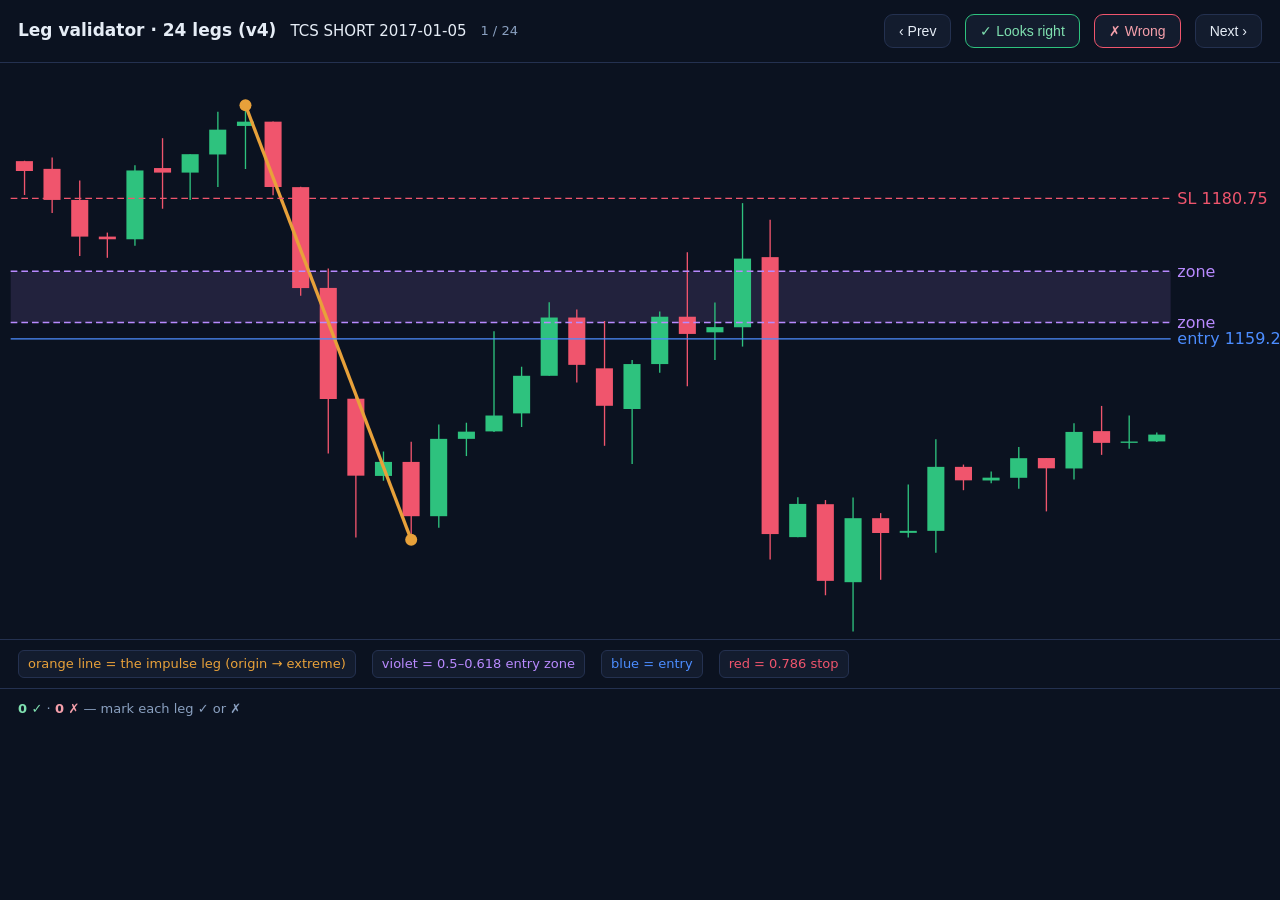
==== commit 6061e62a: "FIX mojibake: rebuild reading git-show as raw UTF-8 bytes (text=True had decoded as cp1252 then doub" ====
--- a/docs/check.html
+++ b/docs/check.html
@@ -28,23 +28,23 @@
 </head>
 <body>
   <header>
-    <h1>Leg validator · 24 legs (FRESH)</h1>
-    <span id="title">loadingâ€¦</span>
+    <h1>Leg validator · 24 legs (v4)</h1>
+    <span id="title">loading…</span>
     <span id="counter"></span>
     <span class="spacer"></span>
-    <button class="btn" id="prev">â€¹ Prev</button>
-    <button class="btn ok" id="mark-ok">âœ“ Looks right</button>
-    <button class="btn no" id="mark-no">âœ— Wrong</button>
-    <button class="btn" id="next">Next â€º</button>
+    <button class="btn" id="prev">‹ Prev</button>
+    <button class="btn ok" id="mark-ok">✓ Looks right</button>
+    <button class="btn no" id="mark-no">✗ Wrong</button>
+    <button class="btn" id="next">Next ›</button>
   </header>
   <div id="chart"></div>
   <div id="legend">
-    <span class="lg leg">orange line = the impulse leg (origin â†’ extreme)</span>
-    <span class="lg zone">violet = 0.5â€“0.618 entry zone</span>
+    <span class="lg leg">orange line = the impulse leg (origin → extreme)</span>
+    <span class="lg zone">violet = 0.5–0.618 entry zone</span>
     <span class="lg entry">blue = entry</span>
     <span class="lg sl">red = 0.786 stop</span>
   </div>
-  <div id="tally">Mark each leg âœ“ or âœ—. Wrong ones are listed here so you can tell me which to fix.</div>
+  <div id="tally">Mark each leg ✓ or ✗. Wrong ones are listed here so you can tell me which to fix.</div>
 
   <script>
   const $ = (s) => document.querySelector(s);
@@ -55,7 +55,7 @@
     const d = DATA[i];
     if (!d) return;
     $("#title").textContent = d.title;
-    $("#counter").textContent = (i + 1) + " / " + DATA.length + (verdict[i] ? "  Â·  " + (verdict[i] === "ok" ? "âœ“" : "âœ—") : "");
+    $("#counter").textContent = (i + 1) + " / " + DATA.length + (verdict[i] ? "  ·  " + (verdict[i] === "ok" ? "✓" : "✗") : "");
     const bars = d.bars, n = bars.length;
     const W = 960, H = 470, padT = 12, padB = 24, padL = 8, padR = 82;
     let lo = Infinity, hi = -Infinity;
@@ -95,8 +95,8 @@
   function tally() {
     const wrong = DATA.map((d, k) => verdict[k] === "no" ? d.title : null).filter(Boolean);
     const ok = Object.values(verdict).filter((v) => v === "ok").length;
-    $("#tally").innerHTML = `<b class="ok">${ok} âœ“</b> Â· <b class="no">${wrong.length} âœ—</b>` +
-      (wrong.length ? " â€” wrong: " + wrong.map((w) => "<b class='no'>" + w + "</b>").join(", ") : " â€” mark each leg âœ“ or âœ—");
+    $("#tally").innerHTML = `<b class="ok">${ok} ✓</b> · <b class="no">${wrong.length} ✗</b>` +
+      (wrong.length ? " — wrong: " + wrong.map((w) => "<b class='no'>" + w + "</b>").join(", ") : " — mark each leg ✓ or ✗");
   }
   const go = (n) => { i = (i + n + DATA.length) % DATA.length; render(); };
   const mark = (v) => { verdict[i] = v; tally(); if (i < DATA.length - 1) go(1); else render(); };
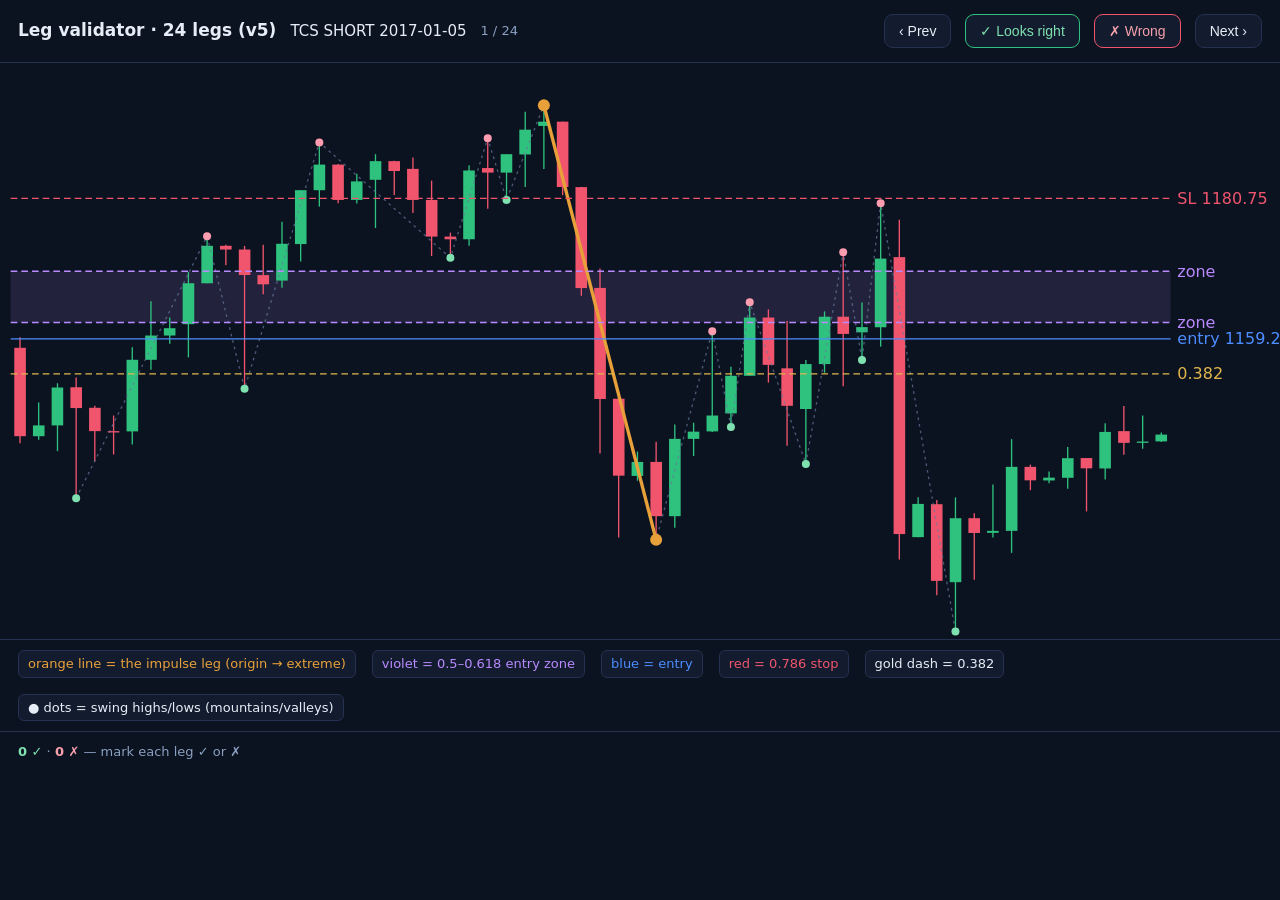
==== commit fe576e51: "validator: overlay swing mountains/valleys (ZigZag dots) + 0.382 line + 28-bar left context, so leg " ====
--- a/docs/check.html
+++ b/docs/check.html
@@ -28,7 +28,7 @@
 </head>
 <body>
   <header>
-    <h1>Leg validator · 24 legs (v4)</h1>
+    <h1>Leg validator · 24 legs (v5)</h1>
     <span id="title">loading…</span>
     <span id="counter"></span>
     <span class="spacer"></span>
@@ -43,6 +43,8 @@
     <span class="lg zone">violet = 0.5–0.618 entry zone</span>
     <span class="lg entry">blue = entry</span>
     <span class="lg sl">red = 0.786 stop</span>
+    <span class="lg">gold dash = 0.382</span>
+    <span class="lg">● dots = swing highs/lows (mountains/valleys)</span>
   </div>
   <div id="tally">Mark each leg ✓ or ✗. Wrong ones are listed here so you can tell me which to fix.</div>
 
@@ -60,7 +62,8 @@
     const W = 960, H = 470, padT = 12, padB = 24, padL = 8, padR = 82;
     let lo = Infinity, hi = -Infinity;
     for (const b of bars) { lo = Math.min(lo, b.low); hi = Math.max(hi, b.high); }
-    for (const v of [d.zoneHi, d.zoneLo, d.entry, d.sl, d.legStart.price, d.legEnd.price]) { lo = Math.min(lo, v); hi = Math.max(hi, v); }
+    for (const v of [d.zoneHi, d.zoneLo, d.entry, d.sl, d.legStart.price, d.legEnd.price, d.retr382]) { lo = Math.min(lo, v); hi = Math.max(hi, v); }
+    if (d.pivots) for (const p of d.pivots) { lo = Math.min(lo, p.price); hi = Math.max(hi, p.price); }
     const pad = (hi - lo) * 0.05 || 1; lo -= pad; hi += pad;
     const plotW = W - padL - padR, plotH = H - padT - padB;
     const X = (k) => padL + (k + 0.5) * plotW / n;
@@ -77,6 +80,11 @@
       const yo = Y(b.open), yc = Y(b.close), top = Math.min(yo, yc), h = Math.max(1, Math.abs(yo - yc));
       s += `<rect x="${f(X(k) - cw / 2)}" y="${f(top)}" width="${f(cw)}" height="${f(h)}" fill="${col}"/>`;
     }
+    if (d.pivots && d.pivots.length) {
+      const pp = d.pivots.filter((p) => idx[p.time] != null);
+      if (pp.length > 1) s += `<polyline points="${pp.map((p) => f(X(idx[p.time])) + "," + f(Y(p.price))).join(" ")}" fill="none" stroke="#66789c" stroke-width="1" stroke-dasharray="2 3" opacity="0.7"/>`;
+      for (const p of pp) s += `<circle cx="${f(X(idx[p.time]))}" cy="${f(Y(p.price))}" r="3" fill="${p.kind === "high" ? "#ff9db0" : "#7fe0b0"}"/>`;
+    }
     if (idx[d.legStart.time] != null && idx[d.legEnd.time] != null) {
       const xs = X(idx[d.legStart.time]), ys = Y(d.legStart.price), xe = X(idx[d.legEnd.time]), ye = Y(d.legEnd.price);
       s += `<line x1="${f(xs)}" y1="${f(ys)}" x2="${f(xe)}" y2="${f(ye)}" stroke="#e8a13a" stroke-width="2.5"/>`;
@@ -85,6 +93,7 @@
     const hl = (p, col, dash, label) =>
       `<line x1="${padL}" y1="${f(Y(p))}" x2="${W - padR}" y2="${f(Y(p))}" stroke="${col}" stroke-width="1"${dash ? ' stroke-dasharray="5 3"' : ''}/>` +
       `<text x="${W - padR + 5}" y="${f(Y(p) + 4)}" fill="${col}" font-size="12">${label}</text>`;
+    s += hl(d.retr382, "#e0b64d", true, "0.382");
     s += hl(d.zoneHi, "#b98aff", true, "zone");
     s += hl(d.zoneLo, "#b98aff", true, "zone");
     s += hl(d.entry, "#4c8dff", false, "entry " + d.entry);
@@ -109,7 +118,7 @@
     else if (e.key === "y") mark("ok"); else if (e.key === "n") mark("no");
   };
 
-  DATA = [{"title": "TCS SHORT  2017-01-05", "bars": [{"time": 1483342440, "open": 1186.43, "high": 1186.5, "low": 1181.25, "close": 1184.93}, {"time": 1483349640, "open": 1185.25, "high": 1187.0, "low": 1178.5, "close": 1180.5}, {"time": 1483420740, "open": 1180.5, "high": 1183.45, "low": 1171.9, "close": 1174.88}, {"time": 1483427940, "open": 1174.88, "high": 1175.5, "low": 1171.65, "close": 1174.48}, {"time": 1483435140, "open": 1174.48, "high": 1185.8, "low": 1173.5, "close": 1185.0}, {"time": 1483506240, "open": 1185.38, "high": 1189.95, "low": 1179.15, "close": 1184.68}, {"time": 1483513440, "open": 1184.68, "high": 1187.5, "low": 1180.5, "close": 1187.5}, {"time": 1483520640, "open": 1187.45, "high": 1194.0, "low": 1182.48, "close": 1191.25}, {"time": 1483591740, "open": 1191.83, "high": 1194.98, "low": 1185.23, "close": 1192.48}, {"time": 1483598940, "open": 1192.48, "high": 1192.5, "low": 1181.23, "close": 1182.48}, {"time": 1483606140, "open": 1182.45, "high": 1182.5, "low": 1165.83, "close": 1167.0}, {"time": 1483677240, "open": 1167.03, "high": 1170.0, "low": 1141.7, "close": 1150.03}, {"time": 1483684440, "open": 1150.08, "high": 1150.88, "low": 1128.85, "close": 1138.3}, {"time": 1483691640, "open": 1138.25, "high": 1142.0, "low": 1137.53, "close": 1140.4}, {"time": 1483935540, "open": 1140.4, "high": 1143.5, "low": 1128.5, "close": 1132.1}, {"time": 1483942740, "open": 1132.1, "high": 1146.13, "low": 1130.35, "close": 1143.93}, {"time": 1483949940, "open": 1143.93, "high": 1146.4, "low": 1141.3, "close": 1145.03}, {"time": 1484021040, "open": 1145.08, "high": 1160.4, "low": 1145.0, "close": 1147.5}, {"time": 1484028240, "open": 1147.83, "high": 1154.98, "low": 1145.75, "close": 1153.58}, {"time": 1484035440, "open": 1153.58, "high": 1164.83, "low": 1153.58, "close": 1162.5}, {"time": 1484106540, "open": 1162.5, "high": 1163.75, "low": 1152.55, "close": 1155.25}, {"time": 1484113740, "open": 1154.73, "high": 1161.98, "low": 1142.88, "close": 1149.0}, {"time": 1484120940, "open": 1148.5, "high": 1156.0, "low": 1140.1, "close": 1155.38}, {"time": 1484128140, "open": 1155.38, "high": 1163.45, "low": 1154.05, "close": 1162.63}, {"time": 1484199240, "open": 1162.63, "high": 1172.5, "low": 1152.0, "close": 1160.0}, {"time": 1484206440, "open": 1160.23, "high": 1164.78, "low": 1156.0, "close": 1161.03}, {"time": 1484213640, "open": 1161.03, "high": 1180.0, "low": 1158.05, "close": 1171.53}, {"time": 1484284740, "open": 1171.75, "high": 1177.45, "low": 1125.5, "close": 1129.38}, {"time": 1484291940, "open": 1128.9, "high": 1135.0, "low": 1128.9, "close": 1133.98}, {"time": 1484299140, "open": 1133.93, "high": 1134.58, "low": 1120.0, "close": 1122.2}, {"time": 1484543040, "open": 1122.0, "high": 1134.98, "low": 1114.48, "close": 1131.8}, {"time": 1484550240, "open": 1131.8, "high": 1132.58, "low": 1122.38, "close": 1129.53}, {"time": 1484557440, "open": 1129.55, "high": 1136.95, "low": 1128.83, "close": 1129.85}, {"time": 1484628540, "open": 1129.85, "high": 1143.9, "low": 1126.5, "close": 1139.65}, {"time": 1484635740, "open": 1139.65, "high": 1140.0, "low": 1136.08, "close": 1137.58}, {"time": 1484642940, "open": 1137.58, "high": 1138.95, "low": 1137.15, "close": 1138.0}, {"time": 1484714040, "open": 1137.98, "high": 1142.7, "low": 1136.3, "close": 1140.98}, {"time": 1484721240, "open": 1141.0, "high": 1141.0, "low": 1132.83, "close": 1139.43}, {"time": 1484728440, "open": 1139.4, "high": 1146.35, "low": 1137.73, "close": 1145.0}, {"time": 1484799540, "open": 1145.13, "high": 1148.98, "low": 1141.48, "close": 1143.33}, {"time": 1484806740, "open": 1143.33, "high": 1147.5, "low": 1142.43, "close": 1143.53}, {"time": 1484813940, "open": 1143.53, "high": 1144.9, "low": 1143.45, "close": 1144.58}], "legStart": {"time": 1483591740, "price": 1194.98}, "legEnd": {"time": 1483935540, "price": 1128.5}, "zoneHi": 1161.74, "zoneLo": 1169.58, "sl": 1180.75, "entry": 1159.24, "side": "short"}, {"title": "TCS LONG  2019-10-23", "bars": [{"time": 1571297880, "open": 2010.6, "high": 2024.9, "low": 2004.25, "close": 2022.5}, {"time": 1571305080, "open": 2023.0, "high": 2038.0, "low": 2020.4, "close": 2031.5}, {"time": 1571376180, "open": 2031.7, "high": 2046.0, "low": 2025.0, "close": 2046.0}, {"time": 1571383380, "open": 2045.95, "high": 2058.0, "low": 2042.3, "close": 2044.4}, {"time": 1571390580, "open": 2044.9, "high": 2046.6, "low": 2041.1, "close": 2045.1}, {"time": 1571720880, "open": 2045.05, "high": 2109.95, "low": 2044.0, "close": 2074.95}, {"time": 1571728080, "open": 2074.95, "high": 2076.0, "low": 2052.05, "close": 2053.75}, {"time": 1571735280, "open": 2053.75, "high": 2055.4, "low": 2042.1, "close": 2047.05}, {"time": 1571806380, "open": 2047.05, "high": 2079.05, "low": 2040.45, "close": 2066.0}, {"time": 1571813580, "open": 2065.9, "high": 2069.95, "low": 2052.55, "close": 2065.65}, {"time": 1571820780, "open": 2065.65, "high": 2083.85, "low": 2063.6, "close": 2071.4}, {"time": 1571891880, "open": 2071.4, "high": 2098.85, "low": 2061.35, "close": 2069.75}, {"time": 1571899080, "open": 2069.4, "high": 2074.0, "low": 2061.45, "close": 2069.0}, {"time": 1571906280, "open": 2069.0, "high": 2079.0, "low": 2065.0, "close": 2072.0}, {"time": 1571977380, "open": 2072.0, "high": 2094.0, "low": 2070.05, "close": 2087.2}, {"time": 1571984580, "open": 2087.15, "high": 2089.9, "low": 2075.05, "close": 2085.95}, {"time": 1571991780, "open": 2085.95, "high": 2099.0, "low": 2085.95, "close": 2098.45}, {"time": 1572181680, "open": 2098.45, "high": 2130.0, "low": 2098.45, "close": 2118.0}, {"time": 1572325680, "open": 2117.0, "high": 2171.0, "low": 2108.8, "close": 2168.55}, {"time": 1572332880, "open": 2168.1, "high": 2181.75, "low": 2163.85, "close": 2179.2}, {"time": 1572340080, "open": 2179.15, "high": 2201.55, "low": 2177.5, "close": 2192.3}, {"time": 1572411180, "open": 2192.25, "high": 2225.0, "low": 2176.85, "close": 2195.45}, {"time": 1572418380, "open": 2195.45, "high": 2242.0, "low": 2193.05, "close": 2239.35}, {"time": 1572425580, "open": 2239.35, "high": 2252.0, "low": 2229.35, "close": 2248.05}, {"time": 1572496680, "open": 2248.05, "high": 2266.9, "low": 2237.0, "close": 2265.0}, {"time": 1572503880, "open": 2264.5, "high": 2283.95, "low": 2259.4, "close": 2273.35}, {"time": 1572511080, "open": 2273.3, "high": 2276.75, "low": 2270.15, "close": 2274.8}, {"time": 1572582180, "open": 2274.85, "high": 2284.95, "low": 2230.65, "close": 2232.25}, {"time": 1572589380, "open": 2232.0, "high": 2241.75, "low": 2207.3, "close": 2209.4}, {"time": 1572596580, "open": 2209.4, "high": 2216.0, "low": 2201.0, "close": 2207.0}, {"time": 1572840480, "open": 2206.95, "high": 2229.2, "low": 2193.05, "close": 2205.45}, {"time": 1572847680, "open": 2205.45, "high": 2211.35, "low": 2180.9, "close": 2193.15}, {"time": 1572854880, "open": 2192.0, "high": 2198.65, "low": 2185.0, "close": 2194.5}, {"time": 1572925980, "open": 2194.5, "high": 2202.6, "low": 2179.15, "close": 2181.2}, {"time": 1572933180, "open": 2180.65, "high": 2187.5, "low": 2169.0, "close": 2184.6}, {"time": 1572940380, "open": 2184.6, "high": 2187.0, "low": 2182.85, "close": 2184.55}, {"time": 1572947580, "open": 2184.55, "high": 2211.0, "low": 2183.0, "close": 2199.5}, {"time": 1573018680, "open": 2199.4, "high": 2205.45, "low": 2180.55, "close": 2185.9}, {"time": 1573025880, "open": 2185.9, "high": 2194.3, "low": 2179.0, "close": 2187.5}, {"time": 1573033080, "open": 2187.35, "high": 2210.8, "low": 2184.45, "close": 2187.8}, {"time": 1573104180, "open": 2187.95, "high": 2204.5, "low": 2181.1, "close": 2183.6}, {"time": 1573111380, "open": 2183.6, "high": 2188.8, "low": 2175.2, "close": 2183.8}, {"time": 1573118580, "open": 2183.8, "high": 2193.0, "low": 2179.65, "close": 2180.8}, {"time": 1573189680, "open": 2180.8, "high": 2190.0, "low": 2156.2, "close": 2159.5}, {"time": 1573196880, "open": 2159.5, "high": 2165.0, "low": 2147.0, "close": 2152.95}, {"time": 1573204080, "open": 2152.95, "high": 2161.2, "low": 2141.25, "close": 2143.3}, {"time": 1573447980, "open": 2143.3, "high": 2145.0, "low": 2103.05, "close": 2105.05}, {"time": 1573455180, "open": 2104.25, "high": 2108.8, "low": 2091.0, "close": 2095.0}, {"time": 1573462380, "open": 2095.05, "high": 2117.9, "low": 2093.0, "close": 2105.6}, {"time": 1573619880, "open": 2105.1, "high": 2156.0, "low": 2095.2, "close": 2152.25}, {"time": 1573627080, "open": 2152.25, "high": 2174.4, "low": 2150.85, "close": 2168.1}, {"time": 1573634280, "open": 2168.1, "high": 2171.25, "low": 2155.1, "close": 2169.0}, {"time": 1573705380, "open": 2169.0, "high": 2194.0, "low": 2165.0, "close": 2175.1}, {"time": 1573712580, "open": 2175.85, "high": 2190.0, "low": 2147.05, "close": 2186.0}, {"time": 1573719780, "open": 2186.1, "high": 2193.4, "low": 2179.65, "close": 2187.05}], "legStart": {"time": 1571806380, "price": 2040.45}, "legEnd": {"time": 1572582180, "price": 2284.95}, "zoneHi": 2162.7, "zoneLo": 2133.85, "sl": 2092.77, "entry": 2195.27, "side": "long"}, {"title": "TCS SHORT  2021-04-09", "bars": [{"time": 1617697500, "open": 3252.0, "high": 3255.4, "low": 3233.4, "close": 3245.6}, {"time": 1617768600, "open": 3245.45, "high": 3270.0, "low": 3238.15, "close": 3245.0}, {"time": 1617775800, "open": 3244.2, "high": 3253.6, "low": 3234.85, "close": 3249.7}, {"time": 1617783000, "open": 3250.25, "high": 3273.95, "low": 3244.0, "close": 3253.0}, {"time": 1617854100, "open": 3253.0, "high": 3303.0, "low": 3247.0, "close": 3298.05}, {"time": 1617861300, "open": 3297.0, "high": 3335.0, "low": 3292.0, "close": 3316.95}, {"time": 1617868500, "open": 3316.3, "high": 3329.0, "low": 3312.65, "close": 3318.0}, {"time": 1617875700, "open": 3317.95, "high": 3325.0, "low": 3296.4, "close": 3314.1}, {"time": 1617946800, "open": 3314.15, "high": 3354.0, "low": 3308.5, "close": 3326.05}, {"time": 1617954000, "open": 3326.0, "high": 3341.0, "low": 3319.05, "close": 3333.45}, {"time": 1617961200, "open": 3333.7, "high": 3344.9, "low": 3316.0, "close": 3319.65}, {"time": 1618205100, "open": 3318.5, "high": 3337.85, "low": 3240.35, "close": 3271.35}, {"time": 1618212300, "open": 3271.4, "high": 3295.8, "low": 3253.8, "close": 3266.35}, {"time": 1618219500, "open": 3267.0, "high": 3290.9, "low": 3259.5, "close": 3264.25}, {"time": 1618290600, "open": 3264.95, "high": 3269.2, "low": 3100.0, "close": 3135.2}, {"time": 1618297800, "open": 3133.8, "high": 3136.0, "low": 3083.1, "close": 3092.45}, {"time": 1618305000, "open": 3092.45, "high": 3098.0, "low": 3073.05, "close": 3092.85}, {"time": 1618462500, "open": 3092.85, "high": 3165.15, "low": 3080.0, "close": 3147.8}, {"time": 1618469700, "open": 3147.8, "high": 3172.0, "low": 3146.0, "close": 3161.8}, {"time": 1618476900, "open": 3161.8, "high": 3190.45, "low": 3153.9, "close": 3182.95}, {"time": 1618548000, "open": 3183.0, "high": 3245.0, "low": 3182.4, "close": 3208.35}, {"time": 1618555200, "open": 3209.8, "high": 3223.85, "low": 3190.4, "close": 3195.3}, {"time": 1618562400, "open": 3195.85, "high": 3205.4, "low": 3189.0, "close": 3200.0}, {"time": 1618806300, "open": 3199.9, "high": 3204.9, "low": 3135.2, "close": 3143.9}, {"time": 1618813500, "open": 3145.0, "high": 3182.0, "low": 3143.0, "close": 3157.15}, {"time": 1618820700, "open": 3156.9, "high": 3189.0, "low": 3148.1, "close": 3175.05}, {"time": 1618891800, "open": 3175.1, "high": 3225.0, "low": 3145.1, "close": 3148.0}, {"time": 1618899000, "open": 3148.8, "high": 3158.9, "low": 3126.5, "close": 3136.0}, {"time": 1618906200, "open": 3136.0, "high": 3151.45, "low": 3132.0, "close": 3150.0}, {"time": 1619063700, "open": 3150.0, "high": 3157.0, "low": 3105.75, "close": 3116.85}, {"time": 1619070900, "open": 3116.8, "high": 3138.25, "low": 3110.05, "close": 3125.85}, {"time": 1619078100, "open": 3125.75, "high": 3130.0, "low": 3120.0, "close": 3122.7}, {"time": 1619085300, "open": 3120.0, "high": 3128.3, "low": 3111.5, "close": 3118.1}, {"time": 1619156400, "open": 3119.0, "high": 3124.9, "low": 3092.0, "close": 3111.25}, {"time": 1619163600, "open": 3111.25, "high": 3119.0, "low": 3100.0, "close": 3110.1}, {"time": 1619170800, "open": 3110.1, "high": 3114.0, "low": 3095.0, "close": 3110.25}, {"time": 1619414700, "open": 3110.0, "high": 3152.4, "low": 3097.15, "close": 3135.8}, {"time": 1619421900, "open": 3135.8, "high": 3144.9, "low": 3110.0, "close": 3113.65}, {"time": 1619429100, "open": 3113.7, "high": 3131.7, "low": 3088.4, "close": 3095.85}, {"time": 1619500200, "open": 3095.85, "high": 3133.25, "low": 3092.8, "close": 3115.65}, {"time": 1619507400, "open": 3115.65, "high": 3121.0, "low": 3111.9, "close": 3116.7}, {"time": 1619514600, "open": 3116.7, "high": 3129.0, "low": 3108.0, "close": 3126.25}, {"time": 1619585700, "open": 3126.55, "high": 3150.85, "low": 3116.0, "close": 3122.0}, {"time": 1619592900, "open": 3122.0, "high": 3129.85, "low": 3112.0, "close": 3120.0}], "legStart": {"time": 1617946800, "price": 3354.0}, "legEnd": {"time": 1618305000, "price": 3073.05}, "zoneHi": 3213.52, "zoneLo": 3246.68, "sl": 3293.88, "entry": 3165.05, "side": "short"}, {"title": "TCS LONG  2023-12-13", "bars": [{"time": 1702268160, "open": 3620.7, "high": 3653.0, "low": 3615.0, "close": 3635.25}, {"time": 1702275360, "open": 3635.65, "high": 3643.0, "low": 3628.0, "close": 3637.05}, {"time": 1702282560, "open": 3638.0, "high": 3644.35, "low": 3623.65, "close": 3637.85}, {"time": 1702353660, "open": 3637.5, "high": 3657.15, "low": 3631.0, "close": 3648.55}, {"time": 1702360860, "open": 3648.5, "high": 3698.4, "low": 3647.55, "close": 3674.2}, {"time": 1702368060, "open": 3674.25, "high": 3691.1, "low": 3673.0, "close": 3683.0}, {"time": 1702439160, "open": 3682.95, "high": 3686.7, "low": 3625.35, "close": 3633.0}, {"time": 1702446360, "open": 3633.35, "high": 3646.65, "low": 3577.0, "close": 3595.7}, {"time": 1702453560, "open": 3595.7, "high": 3596.3, "low": 3563.0, "close": 3573.6}, {"time": 1702460760, "open": 3573.6, "high": 3595.0, "low": 3573.0, "close": 3594.9}, {"time": 1702531860, "open": 3594.95, "high": 3678.0, "low": 3593.0, "close": 3668.45}, {"time": 1702539060, "open": 3668.45, "high": 3673.3, "low": 3659.5, "close": 3672.4}, {"time": 1702546260, "open": 3672.4, "high": 3674.0, "low": 3660.1, "close": 3665.3}, {"time": 1702617360, "open": 3665.3, "high": 3791.0, "low": 3662.25, "close": 3785.25}, {"time": 1702624560, "open": 3785.25, "high": 3847.35, "low": 3771.1, "close": 3842.2}, {"time": 1702631760, "open": 3841.6, "high": 3847.55, "low": 3792.4, "close": 3801.25}, {"time": 1702875660, "open": 3801.25, "high": 3929.0, "low": 3797.6, "close": 3878.45}, {"time": 1702882860, "open": 3878.45, "high": 3900.0, "low": 3862.85, "close": 3870.6}, {"time": 1702890060, "open": 3870.6, "high": 3883.0, "low": 3853.05, "close": 3862.5}, {"time": 1702961160, "open": 3862.5, "high": 3868.0, "low": 3796.85, "close": 3817.0}, {"time": 1702968360, "open": 3816.0, "high": 3817.9, "low": 3790.0, "close": 3806.85}, {"time": 1702975560, "open": 3807.05, "high": 3824.9, "low": 3804.0, "close": 3820.5}, {"time": 1703046660, "open": 3820.5, "high": 3898.8, "low": 3805.1, "close": 3874.55}, {"time": 1703053860, "open": 3873.2, "high": 3884.05, "low": 3838.6, "close": 3844.6}, {"time": 1703061060, "open": 3844.3, "high": 3858.95, "low": 3813.7, "close": 3833.6}, {"time": 1703132160, "open": 3833.35, "high": 3836.0, "low": 3743.35, "close": 3784.9}, {"time": 1703139360, "open": 3784.75, "high": 3805.0, "low": 3762.15, "close": 3787.7}, {"time": 1703146560, "open": 3787.85, "high": 3806.7, "low": 3774.0, "close": 3791.6}, {"time": 1703217660, "open": 3791.6, "high": 3813.9, "low": 3770.25, "close": 3775.0}, {"time": 1703224860, "open": 3773.8, "high": 3809.9, "low": 3762.0, "close": 3806.5}, {"time": 1703232060, "open": 3806.85, "high": 3824.0, "low": 3790.0, "close": 3791.1}, {"time": 1703562360, "open": 3791.2, "high": 3845.95, "low": 3775.0, "close": 3804.0}, {"time": 1703569560, "open": 3804.95, "high": 3834.0, "low": 3790.15, "close": 3814.7}, {"time": 1703576760, "open": 3814.7, "high": 3821.95, "low": 3798.0, "close": 3800.3}, {"time": 1703583960, "open": 3800.0, "high": 3806.95, "low": 3790.15, "close": 3795.6}, {"time": 1703655060, "open": 3795.6, "high": 3815.8, "low": 3790.0, "close": 3797.05}, {"time": 1703662260, "open": 3797.6, "high": 3799.9, "low": 3768.0, "close": 3776.85}, {"time": 1703669460, "open": 3777.4, "high": 3805.1, "low": 3775.4, "close": 3805.0}, {"time": 1703740560, "open": 3805.0, "high": 3838.0, "low": 3800.95, "close": 3816.95}, {"time": 1703747760, "open": 3816.95, "high": 3829.9, "low": 3808.8, "close": 3825.3}, {"time": 1703754960, "open": 3825.3, "high": 3827.7, "low": 3797.1, "close": 3811.4}, {"time": 1703826060, "open": 3812.65, "high": 3822.6, "low": 3765.4, "close": 3818.25}, {"time": 1703833260, "open": 3818.25, "high": 3819.95, "low": 3785.0, "close": 3800.75}, {"time": 1703840460, "open": 3800.35, "high": 3805.55, "low": 3789.95, "close": 3790.2}], "legStart": {"time": 1702453560, "price": 3563.0}, "legEnd": {"time": 1702875660, "price": 3929.0}, "zoneHi": 3746.0, "zoneLo": 3702.81, "sl": 3641.32, "entry": 3814.05, "side": "long"}, {"title": "HDFCBANK LONG  2015-06-29", "bars": [{"time": 1435204260, "open": 262.0, "high": 262.8, "low": 260.7, "close": 261.6}, {"time": 1435211460, "open": 261.6, "high": 262.2, "low": 261.0, "close": 261.1}, {"time": 1435218660, "open": 261.1, "high": 263.8, "low": 260.6, "close": 262.7}, {"time": 1435225860, "open": 262.7, "high": 267.1, "low": 262.5, "close": 267.1}, {"time": 1435296960, "open": 267.1, "high": 267.7, "low": 263.9, "close": 264.2}, {"time": 1435304160, "open": 264.2, "high": 264.6, "low": 263.0, "close": 264.5}, {"time": 1435311360, "open": 264.4, "high": 266.7, "low": 264.1, "close": 265.2}, {"time": 1435555260, "open": 265.2, "high": 266.4, "low": 257.9, "close": 258.8}, {"time": 1435562400, "open": 258.8, "high": 259.5, "low": 257.6, "close": 259.4}, {"time": 1435569600, "open": 259.4, "high": 265.4, "low": 259.0, "close": 264.1}, {"time": 1435640700, "open": 264.1, "high": 264.8, "low": 262.5, "close": 264.0}, {"time": 1435647900, "open": 264.0, "high": 264.5, "low": 263.5, "close": 264.4}, {"time": 1435655100, "open": 264.4, "high": 264.5, "low": 262.0, "close": 263.2}, {"time": 1435726200, "open": 263.2, "high": 268.2, "low": 263.2, "close": 267.8}, {"time": 1435733400, "open": 267.8, "high": 268.6, "low": 267.0, "close": 267.9}, {"time": 1435740600, "open": 267.9, "high": 269.2, "low": 267.7, "close": 268.6}, {"time": 1435811700, "open": 268.6, "high": 269.2, "low": 264.8, "close": 265.4}, {"time": 1435818900, "open": 265.2, "high": 266.0, "low": 265.0, "close": 265.5}, {"time": 1435826100, "open": 265.5, "high": 266.3, "low": 264.8, "close": 265.2}, {"time": 1435897200, "open": 265.2, "high": 266.8, "low": 263.5, "close": 266.6}, {"time": 1435904400, "open": 266.6, "high": 268.0, "low": 266.0, "close": 267.4}, {"time": 1435911600, "open": 267.4, "high": 268.0, "low": 265.8, "close": 267.7}, {"time": 1436155500, "open": 267.7, "high": 269.0, "low": 265.0, "close": 266.1}, {"time": 1436162700, "open": 266.1, "high": 267.2, "low": 265.6, "close": 266.0}, {"time": 1436169900, "open": 266.0, "high": 270.2, "low": 265.9, "close": 269.4}, {"time": 1436241000, "open": 269.4, "high": 271.3, "low": 268.3, "close": 271.2}, {"time": 1436248200, "open": 271.3, "high": 272.9, "low": 270.5, "close": 271.2}, {"time": 1436255400, "open": 271.4, "high": 272.4, "low": 270.8, "close": 272.2}, {"time": 1436262600, "open": 272.2, "high": 272.2, "low": 270.1, "close": 271.7}, {"time": 1436333700, "open": 271.6, "high": 272.0, "low": 267.9, "close": 267.9}, {"time": 1436340900, "open": 267.9, "high": 268.5, "low": 266.9, "close": 267.3}, {"time": 1436348100, "open": 267.2, "high": 270.0, "low": 267.0, "close": 268.0}, {"time": 1436419200, "open": 268.1, "high": 268.1, "low": 265.0, "close": 266.8}, {"time": 1436426400, "open": 266.9, "high": 268.1, "low": 266.7, "close": 267.3}, {"time": 1436433600, "open": 267.3, "high": 269.2, "low": 266.9, "close": 267.8}, {"time": 1436504700, "open": 267.8, "high": 269.6, "low": 267.1, "close": 268.8}, {"time": 1436511900, "open": 268.9, "high": 271.0, "low": 268.5, "close": 270.9}, {"time": 1436519100, "open": 270.9, "high": 272.7, "low": 270.6, "close": 271.7}, {"time": 1436763000, "open": 271.7, "high": 273.8, "low": 271.4, "close": 272.5}, {"time": 1436770200, "open": 272.5, "high": 273.5, "low": 272.4, "close": 272.8}, {"time": 1436777400, "open": 272.8, "high": 276.5, "low": 272.1, "close": 275.0}, {"time": 1436848500, "open": 275.0, "high": 275.7, "low": 273.2, "close": 273.8}, {"time": 1436855700, "open": 273.8, "high": 275.5, "low": 271.5, "close": 273.2}, {"time": 1436862900, "open": 273.2, "high": 274.0, "low": 272.5, "close": 273.4}, {"time": 1436934000, "open": 273.5, "high": 274.9, "low": 271.9, "close": 274.5}, {"time": 1436941200, "open": 274.5, "high": 275.4, "low": 273.6, "close": 275.0}, {"time": 1436948400, "open": 275.0, "high": 275.2, "low": 273.9, "close": 274.8}, {"time": 1437019500, "open": 274.8, "high": 275.9, "low": 273.8, "close": 274.8}, {"time": 1437026700, "open": 274.8, "high": 278.7, "low": 274.6, "close": 278.0}, {"time": 1437033900, "open": 278.0, "high": 278.2, "low": 276.4, "close": 277.2}, {"time": 1437105000, "open": 277.2, "high": 280.4, "low": 276.8, "close": 280.0}, {"time": 1437112200, "open": 280.0, "high": 280.0, "low": 277.0, "close": 277.3}, {"time": 1437119400, "open": 277.4, "high": 277.7, "low": 276.4, "close": 277.5}, {"time": 1437126600, "open": 277.4, "high": 278.5, "low": 276.7, "close": 278.3}], "legStart": {"time": 1435562400, "price": 257.6}, "legEnd": {"time": 1436248200, "price": 272.9}, "zoneHi": 265.25, "zoneLo": 263.44, "sl": 260.87, "entry": 268.05, "side": "long"}, {"title": "HDFCBANK LONG  2021-07-02", "bars": [{"time": 1624953180, "open": 748.6, "high": 751.5, "low": 747.9, "close": 750.8}, {"time": 1624960380, "open": 750.8, "high": 752.1, "low": 746.5, "close": 751.8}, {"time": 1625031480, "open": 751.9, "high": 754.5, "low": 748.4, "close": 753.8}, {"time": 1625038680, "open": 753.8, "high": 754.2, "low": 748.8, "close": 751.0}, {"time": 1625045880, "open": 751.0, "high": 752.2, "low": 747.0, "close": 749.0}, {"time": 1625116980, "open": 749.0, "high": 751.0, "low": 743.0, "close": 743.0}, {"time": 1625124180, "open": 743.4, "high": 744.9, "low": 742.4, "close": 744.2}, {"time": 1625131380, "open": 744.2, "high": 746.0, "low": 741.5, "close": 743.6}, {"time": 1625202480, "open": 743.6, "high": 744.6, "low": 738.5, "close": 740.4}, {"time": 1625209680, "open": 740.3, "high": 741.8, "low": 738.8, "close": 741.3}, {"time": 1625216880, "open": 741.2, "high": 742.4, "low": 739.0, "close": 741.2}, {"time": 1625460780, "open": 741.2, "high": 750.4, "low": 739.8, "close": 749.4}, {"time": 1625467980, "open": 749.4, "high": 750.5, "low": 748.2, "close": 748.5}, {"time": 1625475180, "open": 748.5, "high": 752.2, "low": 748.0, "close": 751.3}, {"time": 1625546280, "open": 751.3, "high": 758.7, "low": 746.4, "close": 756.4}, {"time": 1625553480, "open": 756.4, "high": 765.2, "low": 755.9, "close": 765.1}, {"time": 1625560680, "open": 765.1, "high": 769.0, "low": 763.7, "close": 768.9}, {"time": 1625631780, "open": 768.6, "high": 772.6, "low": 764.0, "close": 770.8}, {"time": 1625638980, "open": 770.8, "high": 771.5, "low": 767.4, "close": 770.6}, {"time": 1625646180, "open": 770.6, "high": 770.6, "low": 768.2, "close": 770.4}, {"time": 1625717280, "open": 770.4, "high": 770.5, "low": 762.5, "close": 765.5}, {"time": 1625724480, "open": 765.5, "high": 767.2, "low": 763.8, "close": 765.4}, {"time": 1625731680, "open": 765.5, "high": 766.1, "low": 760.6, "close": 762.4}, {"time": 1625802780, "open": 762.4, "high": 763.0, "low": 752.0, "close": 753.4}, {"time": 1625809980, "open": 753.4, "high": 758.0, "low": 750.8, "close": 752.5}, {"time": 1625817180, "open": 752.5, "high": 757.2, "low": 752.0, "close": 753.2}, {"time": 1625824380, "open": 753.0, "high": 754.0, "low": 748.8, "close": 751.6}, {"time": 1626068280, "open": 751.6, "high": 752.3, "low": 744.2, "close": 748.4}, {"time": 1626075480, "open": 748.3, "high": 749.2, "low": 747.2, "close": 748.2}, {"time": 1626082680, "open": 748.2, "high": 748.4, "low": 742.0, "close": 743.8}, {"time": 1626153780, "open": 743.8, "high": 748.0, "low": 742.0, "close": 743.8}, {"time": 1626160980, "open": 743.8, "high": 749.5, "low": 743.1, "close": 749.0}, {"time": 1626168180, "open": 749.0, "high": 753.0, "low": 749.0, "close": 751.5}, {"time": 1626239280, "open": 751.5, "high": 752.2, "low": 745.6, "close": 747.6}, {"time": 1626246480, "open": 747.5, "high": 753.7, "low": 747.2, "close": 751.0}, {"time": 1626253680, "open": 751.0, "high": 753.6, "low": 750.0, "close": 751.1}, {"time": 1626324780, "open": 751.1, "high": 755.8, "low": 747.1, "close": 754.6}, {"time": 1626331980, "open": 754.6, "high": 763.4, "low": 754.0, "close": 762.2}, {"time": 1626339180, "open": 762.2, "high": 763.0, "low": 758.0, "close": 761.9}, {"time": 1626410280, "open": 761.9, "high": 765.0, "low": 759.0, "close": 762.0}, {"time": 1626417480, "open": 761.8, "high": 764.2, "low": 760.0, "close": 761.4}, {"time": 1626424680, "open": 761.4, "high": 762.8, "low": 760.0, "close": 760.6}, {"time": 1626668580, "open": 760.7, "high": 763.8, "low": 737.4, "close": 743.3}, {"time": 1626675780, "open": 743.6, "high": 744.0, "low": 738.2, "close": 738.9}, {"time": 1626682980, "open": 738.9, "high": 740.2, "low": 733.0, "close": 735.0}], "legStart": {"time": 1625202480, "price": 738.5}, "legEnd": {"time": 1625631780, "price": 772.6}, "zoneHi": 755.55, "zoneLo": 751.53, "sl": 745.8, "entry": 759.9, "side": "long"}, {"title": "HDFCBANK LONG  2023-01-17", "bars": [{"time": 1673505600, "open": 796.4, "high": 797.9, "low": 792.8, "close": 794.8}, {"time": 1673512800, "open": 794.8, "high": 799.8, "low": 792.2, "close": 797.7}, {"time": 1673583900, "open": 797.6, "high": 800.4, "low": 793.6, "close": 795.5}, {"time": 1673591100, "open": 795.5, "high": 800.0, "low": 793.0, "close": 798.7}, {"time": 1673598300, "open": 798.7, "high": 805.0, "low": 797.8, "close": 804.0}, {"time": 1673842200, "open": 804.0, "high": 810.6, "low": 799.5, "close": 804.9}, {"time": 1673849400, "open": 805.0, "high": 807.4, "low": 799.6, "close": 800.8}, {"time": 1673856600, "open": 800.8, "high": 801.2, "low": 793.2, "close": 796.4}, {"time": 1673927700, "open": 796.5, "high": 796.9, "low": 788.8, "close": 794.4}, {"time": 1673934900, "open": 794.6, "high": 803.8, "low": 794.5, "close": 801.1}, {"time": 1673942100, "open": 801.0, "high": 804.3, "low": 798.8, "close": 799.2}, {"time": 1673949300, "open": 799.2, "high": 805.5, "low": 799.0, "close": 804.0}, {"time": 1674020400, "open": 804.0, "high": 819.8, "low": 802.2, "close": 817.3}, {"time": 1674027600, "open": 817.3, "high": 820.5, "low": 816.8, "close": 817.8}, {"time": 1674034800, "open": 817.8, "high": 819.7, "low": 816.2, "close": 817.4}, {"time": 1674105900, "open": 817.4, "high": 821.5, "low": 817.1, "close": 820.2}, {"time": 1674113100, "open": 820.2, "high": 824.9, "low": 820.0, "close": 821.6}, {"time": 1674120300, "open": 821.6, "high": 824.2, "low": 821.0, "close": 822.6}, {"time": 1674191400, "open": 822.4, "high": 833.4, "low": 820.0, "close": 832.6}, {"time": 1674198600, "open": 832.6, "high": 834.4, "low": 830.8, "close": 833.2}, {"time": 1674205800, "open": 833.2, "high": 834.5, "low": 830.8, "close": 832.4}, {"time": 1674449700, "open": 832.4, "high": 841.2, "low": 829.0, "close": 839.0}, {"time": 1674456900, "open": 838.9, "high": 840.0, "low": 836.0, "close": 836.0}, {"time": 1674464100, "open": 836.1, "high": 838.0, "low": 835.5, "close": 837.2}, {"time": 1674535200, "open": 837.2, "high": 851.0, "low": 834.0, "close": 846.4}, {"time": 1674542400, "open": 846.5, "high": 847.5, "low": 844.0, "close": 845.4}, {"time": 1674549600, "open": 845.4, "high": 847.3, "low": 844.5, "close": 845.8}, {"time": 1674620700, "open": 845.7, "high": 849.0, "low": 836.5, "close": 839.0}, {"time": 1674627900, "open": 839.0, "high": 841.4, "low": 824.6, "close": 826.9}, {"time": 1674635100, "open": 826.9, "high": 829.2, "low": 823.0, "close": 826.6}, {"time": 1674792600, "open": 826.2, "high": 828.7, "low": 795.1, "close": 812.2}, {"time": 1674799800, "open": 812.1, "high": 812.9, "low": 800.6, "close": 805.0}, {"time": 1674807000, "open": 805.1, "high": 813.7, "low": 802.6, "close": 803.8}, {"time": 1675050900, "open": 803.8, "high": 810.5, "low": 791.1, "close": 801.6}, {"time": 1675058100, "open": 802.0, "high": 812.6, "low": 799.6, "close": 800.8}, {"time": 1675065300, "open": 800.8, "high": 803.6, "low": 794.1, "close": 795.1}, {"time": 1675072500, "open": 795.4, "high": 809.0, "low": 791.0, "close": 809.0}, {"time": 1675143600, "open": 809.0, "high": 811.2, "low": 800.1, "close": 802.8}, {"time": 1675150800, "open": 802.7, "high": 805.8, "low": 799.2, "close": 800.0}, {"time": 1675158000, "open": 800.2, "high": 804.0, "low": 797.5, "close": 801.1}, {"time": 1675229100, "open": 801.2, "high": 816.2, "low": 800.7, "close": 814.6}, {"time": 1675236300, "open": 814.8, "high": 831.5, "low": 810.2, "close": 828.3}, {"time": 1675243500, "open": 828.3, "high": 832.3, "low": 803.0, "close": 808.7}, {"time": 1675314600, "open": 808.5, "high": 816.4, "low": 797.5, "close": 798.1}, {"time": 1675321800, "open": 798.3, "high": 801.8, "low": 794.5, "close": 795.1}, {"time": 1675329000, "open": 795.4, "high": 803.2, "low": 795.0, "close": 801.8}, {"time": 1675400100, "open": 801.8, "high": 820.0, "low": 800.0, "close": 814.9}, {"time": 1675407300, "open": 815.0, "high": 821.0, "low": 813.6, "close": 820.3}, {"time": 1675414500, "open": 820.3, "high": 826.5, "low": 818.2, "close": 825.2}, {"time": 1675658400, "open": 825.2, "high": 834.6, "low": 824.7, "close": 832.3}, {"time": 1675665600, "open": 832.3, "high": 832.5, "low": 823.1, "close": 825.8}, {"time": 1675672800, "open": 825.8, "high": 829.0, "low": 823.2, "close": 826.7}], "legStart": {"time": 1673927700, "price": 788.8}, "legEnd": {"time": 1674535200, "price": 851.0}, "zoneHi": 819.9, "zoneLo": 812.56, "sl": 802.11, "entry": 825.8, "side": "long"}, {"title": "HDFCBANK SHORT  2025-01-03", "bars": [{"time": 1735627800, "open": 888.4, "high": 890.9, "low": 885.0, "close": 886.6}, {"time": 1735635000, "open": 886.4, "high": 887.6, "low": 884.3, "close": 884.6}, {"time": 1735706100, "open": 884.6, "high": 891.0, "low": 880.6, "close": 883.6}, {"time": 1735713300, "open": 883.6, "high": 893.5, "low": 883.1, "close": 891.7}, {"time": 1735720500, "open": 891.6, "high": 897.0, "low": 890.8, "close": 896.0}, {"time": 1735791600, "open": 896.0, "high": 896.2, "low": 886.5, "close": 890.4}, {"time": 1735798800, "open": 890.4, "high": 896.6, "low": 889.6, "close": 893.5}, {"time": 1735806000, "open": 893.5, "high": 901.6, "low": 891.2, "close": 899.2}, {"time": 1735877100, "open": 899.2, "high": 901.7, "low": 889.5, "close": 889.6}, {"time": 1735884300, "open": 889.8, "high": 890.4, "low": 876.8, "close": 881.1}, {"time": 1735891500, "open": 881.3, "high": 882.7, "low": 875.2, "close": 878.5}, {"time": 1736135400, "open": 878.5, "high": 878.8, "low": 868.2, "close": 870.0}, {"time": 1736142600, "open": 870.0, "high": 878.6, "low": 861.5, "close": 862.6}, {"time": 1736149800, "open": 862.6, "high": 864.2, "low": 855.3, "close": 855.6}, {"time": 1736157000, "open": 855.5, "high": 857.7, "low": 852.9, "close": 856.2}, {"time": 1736228100, "open": 856.2, "high": 860.5, "low": 850.0, "close": 855.9}, {"time": 1736235300, "open": 855.6, "high": 859.4, "low": 854.7, "close": 856.8}, {"time": 1736242500, "open": 856.7, "high": 858.6, "low": 855.0, "close": 856.6}, {"time": 1736313600, "open": 856.6, "high": 857.7, "low": 842.7, "close": 844.0}, {"time": 1736320800, "open": 844.0, "high": 847.6, "low": 841.7, "close": 843.3}, {"time": 1736328000, "open": 843.4, "high": 849.0, "low": 842.0, "close": 848.0}, {"time": 1736399100, "open": 847.9, "high": 848.5, "low": 836.2, "close": 837.0}, {"time": 1736406300, "open": 837.0, "high": 838.4, "low": 831.0, "close": 833.6}, {"time": 1736413500, "open": 833.6, "high": 833.6, "low": 829.0, "close": 831.2}, {"time": 1736484600, "open": 831.2, "high": 837.4, "low": 830.1, "close": 834.8}, {"time": 1736491800, "open": 834.5, "high": 837.3, "low": 832.1, "close": 835.0}, {"time": 1736499000, "open": 834.9, "high": 835.2, "low": 829.3, "close": 829.7}, {"time": 1736742900, "open": 829.9, "high": 830.6, "low": 812.2, "close": 817.5}, {"time": 1736750100, "open": 817.5, "high": 823.4, "low": 816.7, "close": 818.5}, {"time": 1736757300, "open": 818.4, "high": 820.4, "low": 817.0, "close": 817.4}, {"time": 1736828400, "open": 817.4, "high": 828.0, "low": 814.0, "close": 827.4}, {"time": 1736835600, "open": 827.1, "high": 827.6, "low": 820.0, "close": 820.5}, {"time": 1736842800, "open": 820.5, "high": 824.4, "low": 819.6, "close": 822.4}, {"time": 1736913900, "open": 822.2, "high": 828.5, "low": 821.0, "close": 824.0}, {"time": 1736921100, "open": 824.0, "high": 831.4, "low": 822.6, "close": 824.6}, {"time": 1736928300, "open": 824.6, "high": 826.8, "low": 818.2, "close": 818.5}, {"time": 1736999400, "open": 818.5, "high": 830.3, "low": 818.3, "close": 827.8}, {"time": 1737006600, "open": 827.8, "high": 830.0, "low": 822.9, "close": 823.2}, {"time": 1737013800, "open": 823.2, "high": 829.2, "low": 822.1, "close": 827.4}, {"time": 1737021000, "open": 827.4, "high": 828.5, "low": 821.4, "close": 826.0}, {"time": 1737092100, "open": 826.0, "high": 827.9, "low": 814.2, "close": 815.4}, {"time": 1737099300, "open": 815.4, "high": 819.7, "low": 815.2, "close": 818.5}, {"time": 1737106500, "open": 818.5, "high": 819.4, "low": 816.7, "close": 817.5}, {"time": 1737350400, "open": 817.5, "high": 823.2, "low": 814.1, "close": 822.0}, {"time": 1737357600, "open": 822.0, "high": 830.5, "low": 821.5, "close": 827.4}, {"time": 1737364800, "open": 827.4, "high": 829.4, "low": 824.3, "close": 825.5}, {"time": 1737435900, "open": 825.5, "high": 830.5, "low": 818.6, "close": 820.5}, {"time": 1737443100, "open": 820.4, "high": 830.1, "low": 816.5, "close": 817.5}, {"time": 1737450300, "open": 817.6, "high": 826.0, "low": 816.9, "close": 821.6}, {"time": 1737521400, "open": 821.7, "high": 827.4, "low": 817.7, "close": 825.2}, {"time": 1737528600, "open": 825.3, "high": 826.6, "low": 819.0, "close": 823.2}, {"time": 1737535800, "open": 823.2, "high": 831.7, "low": 812.7, "close": 831.4}, {"time": 1737606900, "open": 831.0, "high": 843.5, "low": 825.5, "close": 837.2}, {"time": 1737614100, "open": 837.2, "high": 838.1, "low": 825.6, "close": 827.0}, {"time": 1737621300, "open": 827.0, "high": 833.9, "low": 826.6, "close": 831.8}], "legStart": {"time": 1735877100, "price": 901.7}, "legEnd": {"time": 1736742900, "price": 812.2}, "zoneHi": 856.95, "zoneLo": 867.51, "sl": 882.55, "entry": 845.5, "side": "short"}, {"title": "RELIANCE SHORT  2016-02-01", "bars": [{"time": 1453887180, "open": 237.95, "high": 238.05, "low": 236.05, "close": 236.1}, {"time": 1453958280, "open": 236.1, "high": 237.1, "low": 235.35, "close": 236.5}, {"time": 1453965480, "open": 236.5, "high": 237.2, "low": 236.3, "close": 236.6}, {"time": 1453972680, "open": 236.6, "high": 239.8, "low": 236.6, "close": 239.1}, {"time": 1454043780, "open": 239.1, "high": 244.1, "low": 239.05, "close": 243.45}, {"time": 1454050980, "open": 243.45, "high": 245.4, "low": 242.6, "close": 244.5}, {"time": 1454058180, "open": 244.45, "high": 245.25, "low": 243.0, "close": 244.1}, {"time": 1454302080, "open": 244.15, "high": 245.4, "low": 242.2, "close": 242.9}, {"time": 1454309280, "open": 242.9, "high": 245.7, "low": 242.8, "close": 243.9}, {"time": 1454316480, "open": 243.9, "high": 244.95, "low": 243.0, "close": 243.9}, {"time": 1454387580, "open": 243.8, "high": 244.1, "low": 241.1, "close": 241.5}, {"time": 1454394780, "open": 241.5, "high": 241.6, "low": 239.0, "close": 241.1}, {"time": 1454401980, "open": 241.1, "high": 241.8, "low": 239.2, "close": 239.6}, {"time": 1454473080, "open": 239.6, "high": 240.8, "low": 232.05, "close": 234.0}, {"time": 1454480280, "open": 234.0, "high": 234.1, "low": 230.15, "close": 230.7}, {"time": 1454487480, "open": 230.7, "high": 233.9, "low": 230.6, "close": 232.6}, {"time": 1454558580, "open": 232.6, "high": 236.15, "low": 230.6, "close": 234.5}, {"time": 1454565780, "open": 234.55, "high": 234.55, "low": 232.4, "close": 233.4}, {"time": 1454572980, "open": 233.4, "high": 234.1, "low": 231.45, "close": 232.4}, {"time": 1454644080, "open": 232.4, "high": 232.9, "low": 228.2, "close": 230.7}, {"time": 1454651280, "open": 230.6, "high": 231.8, "low": 227.85, "close": 229.9}, {"time": 1454658480, "open": 229.8, "high": 230.55, "low": 227.55, "close": 227.9}, {"time": 1454665680, "open": 227.9, "high": 229.6, "low": 227.1, "close": 229.6}, {"time": 1454909580, "open": 229.5, "high": 232.5, "low": 229.0, "close": 232.0}, {"time": 1454916780, "open": 231.95, "high": 232.3, "low": 230.55, "close": 231.1}, {"time": 1454923980, "open": 231.1, "high": 231.8, "low": 227.1, "close": 227.2}, {"time": 1454995080, "open": 227.2, "high": 227.85, "low": 224.3, "close": 227.5}, {"time": 1455002280, "open": 227.5, "high": 227.5, "low": 225.4, "close": 226.8}, {"time": 1455009480, "open": 226.8, "high": 228.7, "low": 226.65, "close": 227.8}, {"time": 1455080580, "open": 227.85, "high": 228.0, "low": 223.95, "close": 226.6}, {"time": 1455087780, "open": 226.6, "high": 229.0, "low": 226.4, "close": 228.4}, {"time": 1455094980, "open": 228.4, "high": 229.4, "low": 224.3, "close": 228.9}, {"time": 1455166080, "open": 228.85, "high": 229.7, "low": 225.0, "close": 225.9}, {"time": 1455173280, "open": 225.9, "high": 226.3, "low": 223.1, "close": 224.0}, {"time": 1455180480, "open": 224.0, "high": 224.2, "low": 220.7, "close": 221.3}, {"time": 1455251580, "open": 221.3, "high": 221.75, "low": 214.6, "close": 215.05}, {"time": 1455258780, "open": 215.0, "high": 215.2, "low": 209.7, "close": 213.4}, {"time": 1455265980, "open": 213.3, "high": 217.1, "low": 210.85, "close": 215.35}, {"time": 1455509880, "open": 215.3, "high": 219.85, "low": 213.15, "close": 219.8}, {"time": 1455517080, "open": 219.75, "high": 222.8, "low": 219.65, "close": 222.4}, {"time": 1455524280, "open": 222.45, "high": 223.3, "low": 221.9, "close": 222.3}, {"time": 1455595380, "open": 222.4, "high": 224.85, "low": 222.3, "close": 223.5}, {"time": 1455602580, "open": 223.5, "high": 226.15, "low": 222.4, "close": 224.15}, {"time": 1455609780, "open": 224.15, "high": 224.8, "low": 222.0, "close": 223.4}, {"time": 1455680880, "open": 223.4, "high": 223.7, "low": 218.1, "close": 218.25}, {"time": 1455688080, "open": 218.2, "high": 223.2, "low": 216.4, "close": 222.4}, {"time": 1455695280, "open": 222.3, "high": 223.1, "low": 219.9, "close": 221.3}, {"time": 1455702480, "open": 221.3, "high": 225.4, "low": 220.75, "close": 225.2}, {"time": 1455773580, "open": 225.2, "high": 228.5, "low": 224.6, "close": 226.85}, {"time": 1455780780, "open": 226.9, "high": 227.1, "low": 223.1, "close": 224.2}, {"time": 1455787980, "open": 224.2, "high": 225.1, "low": 221.0, "close": 222.6}, {"time": 1455859080, "open": 222.55, "high": 224.9, "low": 221.15, "close": 223.4}, {"time": 1455866280, "open": 223.3, "high": 223.4, "low": 221.8, "close": 222.2}, {"time": 1455873480, "open": 222.2, "high": 224.0, "low": 221.75, "close": 222.7}, {"time": 1456117380, "open": 222.7, "high": 226.6, "low": 222.5, "close": 226.6}, {"time": 1456124580, "open": 226.6, "high": 227.75, "low": 226.15, "close": 227.6}, {"time": 1456131780, "open": 227.6, "high": 228.5, "low": 226.85, "close": 227.4}, {"time": 1456202880, "open": 227.4, "high": 228.2, "low": 225.8, "close": 227.05}, {"time": 1456210080, "open": 227.1, "high": 227.75, "low": 226.0, "close": 226.2}, {"time": 1456217280, "open": 226.2, "high": 226.6, "low": 225.1, "close": 225.9}, {"time": 1456288380, "open": 225.95, "high": 227.5, "low": 222.4, "close": 225.3}, {"time": 1456295580, "open": 225.3, "high": 226.2, "low": 224.0, "close": 226.15}, {"time": 1456302780, "open": 226.15, "high": 226.3, "low": 224.3, "close": 225.4}, {"time": 1456373880, "open": 225.5, "high": 226.3, "low": 222.85, "close": 223.3}], "legStart": {"time": 1454309280, "price": 245.7}, "legEnd": {"time": 1455258780, "price": 209.7}, "zoneHi": 227.7, "zoneLo": 231.95, "sl": 238.0, "entry": 223.05, "side": "short"}, {"title": "RELIANCE SHORT  2018-11-30", "bars": [{"time": 1543311180, "open": 529.5, "high": 533.45, "low": 528.9, "close": 532.0}, {"time": 1543382280, "open": 532.1, "high": 536.9, "low": 531.15, "close": 535.6}, {"time": 1543389480, "open": 535.5, "high": 539.6, "low": 535.4, "close": 538.3}, {"time": 1543396680, "open": 538.3, "high": 546.6, "low": 538.3, "close": 544.8}, {"time": 1543467780, "open": 545.0, "high": 555.6, "low": 543.15, "close": 554.15}, {"time": 1543474980, "open": 554.2, "high": 554.2, "low": 549.7, "close": 549.85}, {"time": 1543482180, "open": 549.6, "high": 557.05, "low": 549.15, "close": 556.65}, {"time": 1543553280, "open": 556.65, "high": 559.4, "low": 549.5, "close": 558.6}, {"time": 1543560480, "open": 558.6, "high": 559.9, "low": 551.2, "close": 553.3}, {"time": 1543567680, "open": 553.3, "high": 553.9, "low": 548.75, "close": 550.3}, {"time": 1543811580, "open": 550.4, "high": 554.65, "low": 549.9, "close": 550.95}, {"time": 1543818780, "open": 550.8, "high": 551.0, "low": 545.5, "close": 546.3}, {"time": 1543825980, "open": 546.3, "high": 547.4, "low": 542.2, "close": 544.0}, {"time": 1543897080, "open": 544.0, "high": 547.0, "low": 542.5, "close": 544.0}, {"time": 1543904280, "open": 544.0, "high": 544.15, "low": 539.25, "close": 541.5}, {"time": 1543911480, "open": 541.5, "high": 544.8, "low": 539.7, "close": 544.25}, {"time": 1543982580, "open": 544.15, "high": 545.1, "low": 538.1, "close": 539.95}, {"time": 1543989780, "open": 539.95, "high": 542.95, "low": 539.1, "close": 540.5}, {"time": 1543996980, "open": 540.5, "high": 546.8, "low": 540.05, "close": 543.9}, {"time": 1544068080, "open": 543.9, "high": 547.1, "low": 539.9, "close": 540.2}, {"time": 1544075280, "open": 540.1, "high": 540.25, "low": 535.6, "close": 536.7}, {"time": 1544082480, "open": 536.75, "high": 539.95, "low": 536.4, "close": 539.85}, {"time": 1544089680, "open": 539.85, "high": 540.5, "low": 529.2, "close": 530.6}, {"time": 1544160780, "open": 530.6, "high": 535.7, "low": 528.3, "close": 531.3}, {"time": 1544167980, "open": 531.2, "high": 531.9, "low": 526.9, "close": 527.5}, {"time": 1544175180, "open": 527.8, "high": 535.25, "low": 523.4, "close": 534.4}, {"time": 1544419080, "open": 534.2, "high": 536.8, "low": 511.5, "close": 513.4}, {"time": 1544426280, "open": 513.35, "high": 514.7, "low": 511.8, "close": 513.7}, {"time": 1544433480, "open": 513.7, "high": 516.9, "low": 513.3, "close": 516.5}, {"time": 1544504580, "open": 516.6, "high": 516.6, "low": 498.7, "close": 503.4}, {"time": 1544511780, "open": 503.4, "high": 514.1, "low": 503.3, "close": 511.1}, {"time": 1544518980, "open": 511.3, "high": 517.25, "low": 509.7, "close": 516.6}, {"time": 1544590080, "open": 516.6, "high": 520.6, "low": 514.6, "close": 516.85}, {"time": 1544597280, "open": 516.85, "high": 520.4, "low": 516.8, "close": 518.3}, {"time": 1544604480, "open": 518.2, "high": 518.75, "low": 513.7, "close": 518.1}, {"time": 1544675580, "open": 518.1, "high": 530.6, "low": 517.3, "close": 527.6}, {"time": 1544682780, "open": 527.6, "high": 528.75, "low": 521.1, "close": 525.2}, {"time": 1544689980, "open": 525.2, "high": 528.6, "low": 522.35, "close": 524.35}, {"time": 1544761080, "open": 524.3, "high": 524.3, "low": 515.5, "close": 522.2}, {"time": 1544768280, "open": 522.2, "high": 524.5, "low": 519.85, "close": 522.5}, {"time": 1544775480, "open": 522.4, "high": 525.8, "low": 520.3, "close": 521.7}, {"time": 1545019380, "open": 521.8, "high": 528.7, "low": 521.5, "close": 526.75}, {"time": 1545026580, "open": 526.9, "high": 532.65, "low": 525.75, "close": 530.4}, {"time": 1545033780, "open": 530.4, "high": 533.5, "low": 530.4, "close": 532.1}, {"time": 1545104880, "open": 532.15, "high": 534.9, "low": 530.8, "close": 533.5}, {"time": 1545112080, "open": 533.65, "high": 535.4, "low": 529.1, "close": 530.7}, {"time": 1545119280, "open": 530.7, "high": 534.4, "low": 529.95, "close": 533.9}, {"time": 1545126480, "open": 534.1, "high": 537.0, "low": 532.6, "close": 536.7}, {"time": 1545197580, "open": 536.55, "high": 541.5, "low": 536.1, "close": 537.9}, {"time": 1545204780, "open": 537.85, "high": 540.7, "low": 536.9, "close": 540.2}, {"time": 1545211980, "open": 540.2, "high": 541.0, "low": 538.0, "close": 538.4}, {"time": 1545283080, "open": 538.4, "high": 539.0, "low": 529.9, "close": 531.4}, {"time": 1545290280, "open": 531.5, "high": 531.85, "low": 526.95, "close": 531.15}, {"time": 1545297480, "open": 531.15, "high": 532.3, "low": 528.55, "close": 531.05}, {"time": 1545368580, "open": 531.05, "high": 534.0, "low": 523.75, "close": 525.05}, {"time": 1545375780, "open": 525.05, "high": 526.7, "low": 522.8, "close": 525.45}, {"time": 1545382980, "open": 525.5, "high": 525.7, "low": 520.75, "close": 520.9}], "legStart": {"time": 1543560480, "price": 559.9}, "legEnd": {"time": 1544504580, "price": 498.7}, "zoneHi": 529.3, "zoneLo": 536.52, "sl": 546.8, "entry": 532.25, "side": "short"}, {"title": "RELIANCE SHORT  2021-03-10", "bars": [{"time": 1614927240, "open": 1045.5, "high": 1050.4, "low": 1039.0, "close": 1043.35}, {"time": 1614934440, "open": 1043.2, "high": 1047.0, "low": 1031.85, "close": 1035.3}, {"time": 1615178340, "open": 1035.2, "high": 1062.8, "low": 1033.0, "close": 1062.8}, {"time": 1615185540, "open": 1062.7, "high": 1063.5, "low": 1051.7, "close": 1052.4}, {"time": 1615192740, "open": 1052.4, "high": 1054.1, "low": 1040.9, "close": 1043.7}, {"time": 1615263840, "open": 1043.7, "high": 1055.1, "low": 1039.5, "close": 1043.5}, {"time": 1615271040, "open": 1043.7, "high": 1043.75, "low": 1035.4, "close": 1038.5}, {"time": 1615278240, "open": 1038.5, "high": 1038.85, "low": 1023.1, "close": 1030.2}, {"time": 1615349340, "open": 1030.35, "high": 1055.7, "low": 1030.35, "close": 1047.15}, {"time": 1615356540, "open": 1046.8, "high": 1049.0, "low": 1036.1, "close": 1037.7}, {"time": 1615363740, "open": 1037.6, "high": 1040.9, "low": 1034.4, "close": 1037.1}, {"time": 1615521240, "open": 1037.1, "high": 1051.4, "low": 1036.6, "close": 1044.5}, {"time": 1615528440, "open": 1044.25, "high": 1047.6, "low": 1037.25, "close": 1038.5}, {"time": 1615535640, "open": 1038.3, "high": 1040.3, "low": 1029.45, "close": 1030.55}, {"time": 1615542840, "open": 1030.6, "high": 1031.35, "low": 1012.3, "close": 1018.25}, {"time": 1615786740, "open": 1018.1, "high": 1024.05, "low": 998.2, "close": 999.05}, {"time": 1615793940, "open": 999.05, "high": 1000.6, "low": 991.7, "close": 993.8}, {"time": 1615801140, "open": 993.7, "high": 1008.9, "low": 993.7, "close": 1007.8}, {"time": 1615872240, "open": 1007.8, "high": 1013.25, "low": 999.5, "close": 1008.7}, {"time": 1615879440, "open": 1008.2, "high": 1009.4, "low": 1003.05, "close": 1006.8}, {"time": 1615886640, "open": 1006.7, "high": 1008.0, "low": 998.95, "close": 1001.55}, {"time": 1615957740, "open": 1001.4, "high": 1004.2, "low": 984.85, "close": 988.6}, {"time": 1615964940, "open": 988.6, "high": 992.3, "low": 984.5, "close": 986.55}, {"time": 1615972140, "open": 986.35, "high": 988.1, "low": 970.0, "close": 974.3}, {"time": 1616043240, "open": 974.3, "high": 993.5, "low": 973.05, "close": 978.7}, {"time": 1616050440, "open": 978.7, "high": 979.2, "low": 970.5, "close": 976.7}, {"time": 1616057640, "open": 976.7, "high": 977.0, "low": 959.9, "close": 961.7}, {"time": 1616128740, "open": 961.65, "high": 964.5, "low": 945.1, "close": 956.25}, {"time": 1616135940, "open": 956.5, "high": 967.0, "low": 950.35, "close": 956.4}, {"time": 1616143140, "open": 956.4, "high": 974.5, "low": 953.2, "close": 974.5}, {"time": 1616387040, "open": 974.45, "high": 998.9, "low": 973.2, "close": 982.55}, {"time": 1616394240, "open": 982.65, "high": 982.75, "low": 970.8, "close": 976.55}, {"time": 1616401440, "open": 976.55, "high": 979.7, "low": 969.0, "close": 978.4}, {"time": 1616472540, "open": 978.4, "high": 991.2, "low": 972.0, "close": 989.3}, {"time": 1616479740, "open": 989.1, "high": 1005.15, "low": 983.0, "close": 994.7}, {"time": 1616486940, "open": 994.55, "high": 996.1, "low": 988.1, "close": 993.0}, {"time": 1616558040, "open": 993.2, "high": 1000.4, "low": 983.8, "close": 986.3}, {"time": 1616565240, "open": 986.45, "high": 986.55, "low": 973.3, "close": 979.3}, {"time": 1616572440, "open": 979.55, "high": 986.5, "low": 978.9, "close": 979.2}, {"time": 1616579640, "open": 979.4, "high": 979.9, "low": 972.8, "close": 975.75}, {"time": 1616650740, "open": 975.85, "high": 978.9, "low": 955.8, "close": 957.7}, {"time": 1616657940, "open": 957.5, "high": 967.3, "low": 955.45, "close": 956.2}, {"time": 1616665140, "open": 956.3, "high": 961.8, "low": 949.1, "close": 949.1}, {"time": 1616736240, "open": 949.1, "high": 959.55, "low": 940.75, "close": 947.65}, {"time": 1616743440, "open": 947.85, "high": 956.8, "low": 944.85, "close": 954.25}, {"time": 1616750640, "open": 954.3, "high": 955.35, "low": 949.2, "close": 953.05}, {"time": 1617080940, "open": 953.05, "high": 964.45, "low": 948.0, "close": 962.85}, {"time": 1617088140, "open": 963.15, "high": 971.3, "low": 963.15, "close": 969.35}, {"time": 1617095340, "open": 969.3, "high": 976.5, "low": 966.2, "close": 971.1}, {"time": 1617166440, "open": 971.3, "high": 976.6, "low": 958.7, "close": 966.85}, {"time": 1617173640, "open": 966.85, "high": 968.9, "low": 963.4, "close": 965.6}, {"time": 1617180840, "open": 965.45, "high": 967.0, "low": 957.7, "close": 959.0}, {"time": 1617251940, "open": 959.1, "high": 967.4, "low": 952.7, "close": 961.8}, {"time": 1617259140, "open": 961.8, "high": 962.6, "low": 955.35, "close": 959.7}, {"time": 1617266340, "open": 959.7, "high": 966.5, "low": 954.7, "close": 964.8}], "legStart": {"time": 1615349340, "price": 1055.7}, "legEnd": {"time": 1616128740, "price": 945.1}, "zoneHi": 1000.4, "zoneLo": 1013.45, "sl": 1032.03, "entry": 982.95, "side": "short"}, {"title": "RELIANCE SHORT  2023-09-12", "bars": [{"time": 1694070900, "open": 1212.5, "high": 1213.5, "low": 1205.5, "close": 1210.0}, {"time": 1694078100, "open": 1210.0, "high": 1219.1, "low": 1208.1, "close": 1217.1}, {"time": 1694149200, "open": 1217.2, "high": 1220.0, "low": 1213.0, "close": 1214.8}, {"time": 1694156400, "open": 1214.8, "high": 1217.5, "low": 1211.5, "close": 1213.0}, {"time": 1694163600, "open": 1213.0, "high": 1221.85, "low": 1212.6, "close": 1220.3}, {"time": 1694407500, "open": 1220.3, "high": 1234.0, "low": 1216.15, "close": 1233.1}, {"time": 1694414700, "open": 1233.1, "high": 1235.9, "low": 1230.6, "close": 1234.8}, {"time": 1694421900, "open": 1234.8, "high": 1237.5, "low": 1232.85, "close": 1235.6}, {"time": 1694493000, "open": 1235.55, "high": 1241.5, "low": 1223.6, "close": 1228.0}, {"time": 1694500200, "open": 1227.9, "high": 1229.4, "low": 1220.55, "close": 1225.1}, {"time": 1694507400, "open": 1225.0, "high": 1228.4, "low": 1218.0, "close": 1219.5}, {"time": 1694578500, "open": 1219.5, "high": 1227.8, "low": 1213.1, "close": 1224.6}, {"time": 1694585700, "open": 1224.35, "high": 1228.25, "low": 1220.5, "close": 1226.5}, {"time": 1694592900, "open": 1226.5, "high": 1230.5, "low": 1225.0, "close": 1228.25}, {"time": 1694664000, "open": 1228.2, "high": 1232.5, "low": 1223.6, "close": 1231.5}, {"time": 1694671200, "open": 1231.6, "high": 1232.9, "low": 1224.1, "close": 1225.25}, {"time": 1694678400, "open": 1225.25, "high": 1228.15, "low": 1224.05, "close": 1226.0}, {"time": 1694749500, "open": 1226.0, "high": 1234.0, "low": 1222.5, "close": 1231.1}, {"time": 1694756700, "open": 1231.1, "high": 1232.0, "low": 1227.0, "close": 1229.7}, {"time": 1694763900, "open": 1229.7, "high": 1232.8, "low": 1227.2, "close": 1229.1}, {"time": 1694771100, "open": 1229.05, "high": 1233.5, "low": 1226.05, "close": 1227.8}, {"time": 1695015000, "open": 1227.8, "high": 1228.7, "low": 1220.0, "close": 1221.4}, {"time": 1695022200, "open": 1221.25, "high": 1222.9, "low": 1218.95, "close": 1222.1}, {"time": 1695029400, "open": 1222.0, "high": 1222.65, "low": 1219.5, "close": 1219.95}, {"time": 1695186900, "open": 1220.0, "high": 1220.15, "low": 1177.5, "close": 1198.2}, {"time": 1695194100, "open": 1198.2, "high": 1199.0, "low": 1196.3, "close": 1198.15}, {"time": 1695201300, "open": 1198.1, "high": 1198.15, "low": 1188.4, "close": 1191.85}, {"time": 1695272400, "open": 1191.85, "high": 1195.05, "low": 1180.05, "close": 1188.2}, {"time": 1695279600, "open": 1188.2, "high": 1190.0, "low": 1181.0, "close": 1184.4}, {"time": 1695286800, "open": 1184.35, "high": 1187.2, "low": 1180.0, "close": 1181.35}, {"time": 1695357900, "open": 1181.05, "high": 1191.2, "low": 1180.0, "close": 1183.45}, {"time": 1695365100, "open": 1183.5, "high": 1186.6, "low": 1182.5, "close": 1186.25}, {"time": 1695372300, "open": 1186.0, "high": 1186.25, "low": 1175.55, "close": 1177.2}, {"time": 1695616200, "open": 1177.2, "high": 1180.35, "low": 1170.05, "close": 1174.45}, {"time": 1695623400, "open": 1174.55, "high": 1175.05, "low": 1167.55, "close": 1170.0}, {"time": 1695630600, "open": 1169.9, "high": 1174.25, "low": 1168.55, "close": 1171.4}, {"time": 1695701700, "open": 1171.4, "high": 1175.1, "low": 1168.3, "close": 1173.7}, {"time": 1695708900, "open": 1173.5, "high": 1174.2, "low": 1170.5, "close": 1170.6}, {"time": 1695716100, "open": 1170.6, "high": 1171.45, "low": 1167.8, "close": 1169.9}, {"time": 1695787200, "open": 1170.0, "high": 1175.0, "low": 1168.5, "close": 1172.95}, {"time": 1695794400, "open": 1172.95, "high": 1179.3, "low": 1170.5, "close": 1176.8}, {"time": 1695801600, "open": 1177.0, "high": 1180.0, "low": 1175.9, "close": 1179.8}, {"time": 1695872700, "open": 1179.75, "high": 1191.5, "low": 1179.7, "close": 1188.2}, {"time": 1695879900, "open": 1188.0, "high": 1189.3, "low": 1182.65, "close": 1185.15}, {"time": 1695887100, "open": 1185.15, "high": 1185.75, "low": 1175.75, "close": 1177.1}, {"time": 1695894300, "open": 1177.05, "high": 1177.3, "low": 1162.5, "close": 1166.5}, {"time": 1695965400, "open": 1166.5, "high": 1177.25, "low": 1166.4, "close": 1173.4}, {"time": 1695972600, "open": 1173.35, "high": 1179.7, "low": 1172.5, "close": 1178.1}, {"time": 1695979800, "open": 1178.2, "high": 1184.55, "low": 1177.1, "close": 1178.2}, {"time": 1696310100, "open": 1178.2, "high": 1178.2, "low": 1158.15, "close": 1161.25}, {"time": 1696317300, "open": 1161.1, "high": 1163.2, "low": 1159.6, "close": 1162.4}, {"time": 1696324500, "open": 1162.5, "high": 1163.0, "low": 1158.25, "close": 1160.0}, {"time": 1696395600, "open": 1160.0, "high": 1160.4, "low": 1147.6, "close": 1153.25}, {"time": 1696402800, "open": 1153.25, "high": 1154.2, "low": 1147.55, "close": 1150.5}, {"time": 1696410000, "open": 1150.75, "high": 1151.35, "low": 1148.5, "close": 1150.3}, {"time": 1696481100, "open": 1150.3, "high": 1161.95, "low": 1149.5, "close": 1159.55}, {"time": 1696488300, "open": 1159.8, "high": 1160.7, "low": 1155.0, "close": 1158.0}, {"time": 1696495500, "open": 1157.75, "high": 1160.5, "low": 1156.55, "close": 1159.55}, {"time": 1696566600, "open": 1159.7, "high": 1164.7, "low": 1154.5, "close": 1159.7}, {"time": 1696573800, "open": 1159.7, "high": 1162.4, "low": 1156.0, "close": 1157.4}, {"time": 1696581000, "open": 1157.25, "high": 1160.95, "low": 1156.1, "close": 1160.2}, {"time": 1696824900, "open": 1160.0, "high": 1161.8, "low": 1148.55, "close": 1151.3}, {"time": 1696832100, "open": 1151.3, "high": 1156.0, "low": 1151.25, "close": 1152.9}, {"time": 1696839300, "open": 1152.9, "high": 1153.2, "low": 1149.0, "close": 1151.5}, {"time": 1696910400, "open": 1151.5, "high": 1155.0, "low": 1147.5, "close": 1154.5}, {"time": 1696917600, "open": 1154.45, "high": 1156.45, "low": 1152.0, "close": 1154.1}, {"time": 1696924800, "open": 1154.3, "high": 1158.95, "low": 1153.3, "close": 1156.75}, {"time": 1696995900, "open": 1156.9, "high": 1158.9, "low": 1153.4, "close": 1158.15}, {"time": 1697003100, "open": 1158.15, "high": 1166.0, "low": 1157.5, "close": 1162.8}, {"time": 1697010300, "open": 1162.8, "high": 1168.9, "low": 1162.8, "close": 1165.05}, {"time": 1697017500, "open": 1165.05, "high": 1174.85, "low": 1163.4, "close": 1173.05}, {"time": 1697088600, "open": 1173.0, "high": 1179.7, "low": 1169.1, "close": 1177.5}, {"time": 1697095800, "open": 1177.45, "high": 1179.0, "low": 1172.75, "close": 1174.1}, {"time": 1697103000, "open": 1174.0, "high": 1177.5, "low": 1173.7, "close": 1175.5}, {"time": 1697174100, "open": 1175.45, "high": 1176.0, "low": 1164.6, "close": 1166.3}, {"time": 1697181300, "open": 1166.35, "high": 1172.15, "low": 1165.1, "close": 1171.4}, {"time": 1697188500, "open": 1171.1, "high": 1178.75, "low": 1170.45, "close": 1175.4}, {"time": 1697432400, "open": 1175.1, "high": 1177.3, "low": 1168.0, "close": 1175.5}, {"time": 1697439600, "open": 1175.8, "high": 1177.0, "low": 1171.8, "close": 1174.95}, {"time": 1697446800, "open": 1174.95, "high": 1176.7, "low": 1172.85, "close": 1175.4}, {"time": 1697517900, "open": 1175.4, "high": 1178.2, "low": 1170.0, "close": 1175.1}, {"time": 1697525100, "open": 1175.1, "high": 1177.8, "low": 1172.55, "close": 1173.5}, {"time": 1697532300, "open": 1173.55, "high": 1175.8, "low": 1170.65, "close": 1172.5}, {"time": 1697603400, "open": 1172.6, "high": 1183.4, "low": 1172.5, "close": 1183.35}, {"time": 1697610600, "open": 1183.05, "high": 1183.5, "low": 1170.0, "close": 1171.1}, {"time": 1697617800, "open": 1171.25, "high": 1171.95, "low": 1163.1, "close": 1167.4}, {"time": 1697688900, "open": 1167.4, "high": 1167.9, "low": 1150.65, "close": 1152.7}, {"time": 1697696100, "open": 1152.6, "high": 1159.9, "low": 1152.1, "close": 1158.75}, {"time": 1697703300, "open": 1158.7, "high": 1160.9, "low": 1155.05, "close": 1155.9}, {"time": 1697774400, "open": 1155.9, "high": 1157.75, "low": 1148.15, "close": 1155.0}, {"time": 1697781600, "open": 1155.4, "high": 1157.35, "low": 1150.5, "close": 1152.8}, {"time": 1697788800, "open": 1152.8, "high": 1152.8, "low": 1149.25, "close": 1150.5}], "legStart": {"time": 1694493000, "price": 1241.5}, "legEnd": {"time": 1696910400, "price": 1147.5}, "zoneHi": 1194.5, "zoneLo": 1205.59, "sl": 1221.38, "entry": 1167.53, "side": "short"}, {"title": "INFY SHORT  2015-03-23", "bars": [{"time": 1426667520, "open": 561.9, "high": 562.24, "low": 557.58, "close": 558.0}, {"time": 1426738620, "open": 558.0, "high": 561.84, "low": 555.64, "close": 556.93}, {"time": 1426745820, "open": 556.93, "high": 559.42, "low": 556.25, "close": 557.63}, {"time": 1426753020, "open": 557.63, "high": 560.2, "low": 556.92, "close": 558.83}, {"time": 1426824120, "open": 558.92, "high": 561.25, "low": 556.27, "close": 560.59}, {"time": 1426831320, "open": 560.53, "high": 564.99, "low": 560.27, "close": 563.94}, {"time": 1426838520, "open": 564.0, "high": 566.19, "low": 561.69, "close": 564.78}, {"time": 1427082420, "open": 564.73, "high": 567.19, "low": 563.25, "close": 565.65}, {"time": 1427089620, "open": 565.65, "high": 568.75, "low": 561.88, "close": 562.55}, {"time": 1427096820, "open": 562.55, "high": 563.59, "low": 560.1, "close": 560.83}, {"time": 1427104020, "open": 561.35, "high": 562.24, "low": 556.39, "close": 558.75}, {"time": 1427175120, "open": 558.64, "high": 559.75, "low": 552.5, "close": 554.99}, {"time": 1427182320, "open": 554.99, "high": 560.7, "low": 554.9, "close": 557.17}, {"time": 1427189520, "open": 557.49, "high": 563.25, "low": 551.5, "close": 552.49}, {"time": 1427260620, "open": 552.07, "high": 557.18, "low": 551.75, "close": 553.85}, {"time": 1427267820, "open": 553.78, "high": 554.23, "low": 550.27, "close": 552.22}, {"time": 1427275020, "open": 551.87, "high": 554.47, "low": 551.2, "close": 553.0}, {"time": 1427346120, "open": 553.0, "high": 555.83, "low": 547.4, "close": 547.75}, {"time": 1427353320, "open": 547.5, "high": 547.73, "low": 537.14, "close": 540.27}, {"time": 1427360520, "open": 540.27, "high": 540.85, "low": 536.38, "close": 537.64}, {"time": 1427431620, "open": 537.63, "high": 550.64, "low": 533.04, "close": 550.29}, {"time": 1427438820, "open": 550.35, "high": 556.18, "low": 548.75, "close": 554.17}, {"time": 1427446020, "open": 554.27, "high": 554.98, "low": 547.0, "close": 549.52}, {"time": 1427689920, "open": 549.44, "high": 555.7, "low": 548.75, "close": 552.1}, {"time": 1427697120, "open": 552.1, "high": 554.64, "low": 551.95, "close": 554.24}, {"time": 1427704320, "open": 554.25, "high": 556.25, "low": 551.53, "close": 555.99}, {"time": 1427775420, "open": 555.99, "high": 568.42, "low": 553.52, "close": 562.25}, {"time": 1427782620, "open": 562.25, "high": 562.44, "low": 552.75, "close": 555.02}, {"time": 1427789820, "open": 555.0, "high": 556.0, "low": 551.09, "close": 552.98}, {"time": 1427860920, "open": 552.98, "high": 555.5, "low": 546.25, "close": 546.47}, {"time": 1427868120, "open": 546.47, "high": 546.73, "low": 540.74, "close": 542.88}, {"time": 1427875320, "open": 542.88, "high": 542.89, "low": 539.57, "close": 541.25}, {"time": 1428292020, "open": 541.25, "high": 545.59, "low": 540.0, "close": 545.02}, {"time": 1428299220, "open": 545.03, "high": 545.27, "low": 540.12, "close": 541.27}, {"time": 1428306420, "open": 541.27, "high": 542.69, "low": 541.02, "close": 541.63}, {"time": 1428313860, "open": 541.45, "high": 545.25, "low": 541.29, "close": 545.1}, {"time": 1428384960, "open": 545.1, "high": 546.0, "low": 539.75, "close": 540.38}, {"time": 1428392160, "open": 540.17, "high": 542.25, "low": 537.13, "close": 538.03}, {"time": 1428399360, "open": 538.03, "high": 539.5, "low": 534.52, "close": 539.25}, {"time": 1428470460, "open": 539.53, "high": 547.39, "low": 537.53, "close": 545.05}, {"time": 1428477660, "open": 545.07, "high": 549.97, "low": 544.74, "close": 548.75}, {"time": 1428484860, "open": 549.0, "high": 549.25, "low": 546.23, "close": 548.88}, {"time": 1428555960, "open": 548.88, "high": 554.14, "low": 546.1, "close": 549.02}, {"time": 1428563160, "open": 549.08, "high": 551.28, "low": 547.98, "close": 550.02}, {"time": 1428570360, "open": 550.03, "high": 552.32, "low": 548.79, "close": 549.49}, {"time": 1428641460, "open": 549.5, "high": 559.0, "low": 549.0, "close": 558.54}, {"time": 1428648660, "open": 558.74, "high": 558.9, "low": 556.7, "close": 556.95}, {"time": 1428655860, "open": 557.0, "high": 557.99, "low": 555.75, "close": 557.5}], "legStart": {"time": 1427089620, "price": 568.75}, "legEnd": {"time": 1427431620, "price": 533.04}, "zoneHi": 550.9, "zoneLo": 555.11, "sl": 561.11, "entry": 550.9, "side": "short"}, {"title": "INFY SHORT  2023-01-03", "bars": [{"time": 1672372320, "open": 1513.45, "high": 1530.4, "low": 1512.8, "close": 1526.0}, {"time": 1672379520, "open": 1526.7, "high": 1528.0, "low": 1519.2, "close": 1523.0}, {"time": 1672386720, "open": 1523.0, "high": 1526.45, "low": 1519.25, "close": 1522.2}, {"time": 1672393920, "open": 1522.45, "high": 1524.0, "low": 1504.15, "close": 1505.65}, {"time": 1672637820, "open": 1505.6, "high": 1517.0, "low": 1504.15, "close": 1513.5}, {"time": 1672645020, "open": 1513.65, "high": 1521.6, "low": 1512.65, "close": 1519.8}, {"time": 1672652220, "open": 1519.6, "high": 1526.45, "low": 1515.8, "close": 1523.6}, {"time": 1672723320, "open": 1524.35, "high": 1530.0, "low": 1515.5, "close": 1527.95}, {"time": 1672730520, "open": 1527.95, "high": 1532.65, "low": 1523.0, "close": 1526.3}, {"time": 1672737720, "open": 1526.3, "high": 1530.25, "low": 1523.85, "close": 1529.95}, {"time": 1672808820, "open": 1529.25, "high": 1530.0, "low": 1508.0, "close": 1508.3}, {"time": 1672816020, "open": 1508.25, "high": 1508.4, "low": 1495.0, "close": 1497.75}, {"time": 1672823220, "open": 1497.65, "high": 1508.8, "low": 1495.0, "close": 1502.4}, {"time": 1672894320, "open": 1502.4, "high": 1505.9, "low": 1487.1, "close": 1492.05}, {"time": 1672901520, "open": 1492.4, "high": 1496.75, "low": 1482.3, "close": 1484.05}, {"time": 1672908720, "open": 1484.05, "high": 1484.35, "low": 1469.35, "close": 1471.05}, {"time": 1672979820, "open": 1471.05, "high": 1477.0, "low": 1458.0, "close": 1461.7}, {"time": 1672987020, "open": 1461.55, "high": 1464.85, "low": 1456.0, "close": 1458.45}, {"time": 1672994220, "open": 1458.45, "high": 1458.6, "low": 1451.35, "close": 1451.35}, {"time": 1673238120, "open": 1451.45, "high": 1472.4, "low": 1446.5, "close": 1469.05}, {"time": 1673245320, "open": 1469.05, "high": 1488.9, "low": 1467.4, "close": 1486.45}, {"time": 1673252520, "open": 1486.45, "high": 1489.3, "low": 1480.15, "close": 1481.3}, {"time": 1673323620, "open": 1481.35, "high": 1489.1, "low": 1460.15, "close": 1467.0}, {"time": 1673330820, "open": 1467.0, "high": 1468.5, "low": 1454.05, "close": 1459.85}, {"time": 1673338020, "open": 1459.9, "high": 1468.6, "low": 1455.25, "close": 1463.15}, {"time": 1673409120, "open": 1463.3, "high": 1484.0, "low": 1461.0, "close": 1482.25}, {"time": 1673416320, "open": 1482.25, "high": 1494.0, "low": 1474.0, "close": 1484.1}, {"time": 1673423520, "open": 1484.55, "high": 1486.0, "low": 1475.5, "close": 1479.7}, {"time": 1673430720, "open": 1479.85, "high": 1480.8, "low": 1468.35, "close": 1469.05}, {"time": 1673501820, "open": 1469.05, "high": 1485.0, "low": 1455.05, "close": 1464.55}, {"time": 1673509020, "open": 1464.55, "high": 1477.0, "low": 1459.35, "close": 1472.0}, {"time": 1673516220, "open": 1472.0, "high": 1481.55, "low": 1465.0, "close": 1481.55}, {"time": 1673587320, "open": 1481.55, "high": 1490.4, "low": 1468.0, "close": 1484.0}, {"time": 1673594520, "open": 1484.1, "high": 1508.7, "low": 1483.1, "close": 1507.7}, {"time": 1673601720, "open": 1507.85, "high": 1519.4, "low": 1505.45, "close": 1506.25}, {"time": 1673845620, "open": 1506.25, "high": 1522.95, "low": 1500.4, "close": 1520.1}, {"time": 1673852820, "open": 1520.65, "high": 1525.55, "low": 1515.0, "close": 1522.8}, {"time": 1673860020, "open": 1522.8, "high": 1528.0, "low": 1517.35, "close": 1518.9}, {"time": 1673931120, "open": 1518.9, "high": 1538.5, "low": 1518.75, "close": 1535.2}, {"time": 1673938320, "open": 1535.1, "high": 1538.35, "low": 1532.05, "close": 1535.3}, {"time": 1673945520, "open": 1535.3, "high": 1539.7, "low": 1533.5, "close": 1535.85}, {"time": 1674016620, "open": 1535.8, "high": 1548.0, "low": 1534.5, "close": 1544.0}, {"time": 1674023820, "open": 1544.25, "high": 1551.0, "low": 1543.5, "close": 1547.15}, {"time": 1674031020, "open": 1547.15, "high": 1551.75, "low": 1545.05, "close": 1549.05}, {"time": 1674102120, "open": 1549.05, "high": 1550.0, "low": 1527.65, "close": 1530.25}, {"time": 1674109320, "open": 1530.05, "high": 1547.0, "low": 1526.15, "close": 1542.9}, {"time": 1674116520, "open": 1542.85, "high": 1549.55, "low": 1542.0, "close": 1546.0}], "legStart": {"time": 1672730520, "price": 1532.65}, "legEnd": {"time": 1673238120, "price": 1446.5}, "zoneHi": 1489.58, "zoneLo": 1499.74, "sl": 1514.21, "entry": 1465.62, "side": "short"}, {"title": "INFY LONG  2023-06-26", "bars": [{"time": 1687330320, "open": 1301.8, "high": 1302.3, "low": 1297.0, "close": 1300.0}, {"time": 1687337520, "open": 1300.0, "high": 1302.55, "low": 1299.0, "close": 1300.85}, {"time": 1687408620, "open": 1300.8, "high": 1302.2, "low": 1273.7, "close": 1280.7}, {"time": 1687415820, "open": 1280.7, "high": 1283.0, "low": 1279.35, "close": 1282.6}, {"time": 1687423020, "open": 1282.6, "high": 1286.6, "low": 1280.65, "close": 1284.7}, {"time": 1687494120, "open": 1284.7, "high": 1285.0, "low": 1265.25, "close": 1270.3}, {"time": 1687501320, "open": 1270.3, "high": 1273.35, "low": 1268.0, "close": 1272.15}, {"time": 1687508520, "open": 1272.15, "high": 1276.5, "low": 1272.0, "close": 1275.0}, {"time": 1687752420, "open": 1275.0, "high": 1275.4, "low": 1262.3, "close": 1271.45}, {"time": 1687759620, "open": 1271.4, "high": 1273.2, "low": 1267.0, "close": 1271.0}, {"time": 1687766820, "open": 1270.9, "high": 1271.9, "low": 1268.8, "close": 1270.7}, {"time": 1687837920, "open": 1270.35, "high": 1282.0, "low": 1268.55, "close": 1280.8}, {"time": 1687845120, "open": 1280.75, "high": 1282.0, "low": 1274.4, "close": 1275.25}, {"time": 1687852320, "open": 1275.25, "high": 1280.2, "low": 1275.1, "close": 1277.0}, {"time": 1687859520, "open": 1277.15, "high": 1280.55, "low": 1275.4, "close": 1278.05}, {"time": 1687930620, "open": 1278.05, "high": 1290.0, "low": 1277.95, "close": 1288.4}, {"time": 1687937820, "open": 1288.4, "high": 1295.5, "low": 1288.0, "close": 1294.95}, {"time": 1687945020, "open": 1294.95, "high": 1295.45, "low": 1289.3, "close": 1291.65}, {"time": 1688102520, "open": 1291.65, "high": 1330.5, "low": 1290.75, "close": 1326.5}, {"time": 1688109720, "open": 1326.0, "high": 1330.0, "low": 1323.05, "close": 1328.15}, {"time": 1688116920, "open": 1328.15, "high": 1332.85, "low": 1328.0, "close": 1331.0}, {"time": 1688360820, "open": 1331.15, "high": 1346.0, "low": 1330.0, "close": 1337.3}, {"time": 1688368020, "open": 1337.25, "high": 1337.85, "low": 1328.45, "close": 1332.55}, {"time": 1688375220, "open": 1332.6, "high": 1334.8, "low": 1331.0, "close": 1332.6}, {"time": 1688446320, "open": 1332.65, "high": 1344.3, "low": 1329.5, "close": 1332.2}, {"time": 1688453520, "open": 1332.2, "high": 1336.0, "low": 1331.45, "close": 1334.55}, {"time": 1688460720, "open": 1334.55, "high": 1342.0, "low": 1334.3, "close": 1338.7}, {"time": 1688531820, "open": 1338.65, "high": 1357.95, "low": 1338.15, "close": 1344.75}, {"time": 1688539020, "open": 1344.65, "high": 1349.65, "low": 1343.5, "close": 1348.5}, {"time": 1688546220, "open": 1348.5, "high": 1350.5, "low": 1343.9, "close": 1345.0}, {"time": 1688617320, "open": 1345.0, "high": 1349.25, "low": 1340.15, "close": 1343.15}, {"time": 1688624520, "open": 1343.15, "high": 1346.0, "low": 1341.0, "close": 1341.65}, {"time": 1688631720, "open": 1341.6, "high": 1343.0, "low": 1337.85, "close": 1340.4}, {"time": 1688702820, "open": 1340.5, "high": 1346.35, "low": 1334.0, "close": 1338.5}, {"time": 1688710020, "open": 1338.5, "high": 1345.8, "low": 1325.35, "close": 1326.35}, {"time": 1688717220, "open": 1326.35, "high": 1331.0, "low": 1325.5, "close": 1328.3}, {"time": 1688961120, "open": 1328.3, "high": 1338.3, "low": 1325.4, "close": 1326.15}, {"time": 1688968320, "open": 1326.15, "high": 1332.0, "low": 1319.3, "close": 1327.65}, {"time": 1688975520, "open": 1327.7, "high": 1341.9, "low": 1327.6, "close": 1336.35}, {"time": 1688982720, "open": 1336.35, "high": 1338.25, "low": 1328.0, "close": 1328.05}, {"time": 1689053820, "open": 1328.05, "high": 1346.45, "low": 1327.0, "close": 1343.5}, {"time": 1689061020, "open": 1343.95, "high": 1347.3, "low": 1342.1, "close": 1346.85}, {"time": 1689068220, "open": 1346.9, "high": 1350.9, "low": 1346.0, "close": 1350.05}, {"time": 1689139320, "open": 1349.9, "high": 1351.9, "low": 1332.0, "close": 1332.65}, {"time": 1689146520, "open": 1332.6, "high": 1338.0, "low": 1327.0, "close": 1332.75}, {"time": 1689153720, "open": 1332.65, "high": 1340.85, "low": 1331.85, "close": 1340.7}, {"time": 1689224880, "open": 1340.7, "high": 1368.8, "low": 1330.45, "close": 1367.05}, {"time": 1689232080, "open": 1367.1, "high": 1376.8, "low": 1366.85, "close": 1371.0}, {"time": 1689239280, "open": 1371.0, "high": 1371.95, "low": 1363.25, "close": 1364.45}, {"time": 1689310380, "open": 1364.85, "high": 1399.85, "low": 1359.4, "close": 1390.45}, {"time": 1689317580, "open": 1390.45, "high": 1403.25, "low": 1390.0, "close": 1400.0}, {"time": 1689324780, "open": 1400.0, "high": 1424.9, "low": 1398.75, "close": 1419.45}, {"time": 1689568680, "open": 1419.45, "high": 1449.8, "low": 1414.3, "close": 1449.3}, {"time": 1689575880, "open": 1449.3, "high": 1458.95, "low": 1443.4, "close": 1451.0}, {"time": 1689583080, "open": 1451.0, "high": 1453.0, "low": 1420.05, "close": 1426.25}, {"time": 1689654180, "open": 1426.2, "high": 1457.5, "low": 1416.0, "close": 1439.5}, {"time": 1689661380, "open": 1439.3, "high": 1452.05, "low": 1434.3, "close": 1450.5}, {"time": 1689668580, "open": 1450.45, "high": 1467.0, "low": 1446.5, "close": 1466.0}, {"time": 1689739680, "open": 1465.7, "high": 1498.8, "low": 1465.2, "close": 1486.45}, {"time": 1689746880, "open": 1486.0, "high": 1494.15, "low": 1460.7, "close": 1463.5}, {"time": 1689754080, "open": 1463.45, "high": 1478.8, "low": 1463.25, "close": 1467.3}, {"time": 1689825180, "open": 1467.35, "high": 1477.35, "low": 1450.1, "close": 1455.85}, {"time": 1689832380, "open": 1455.85, "high": 1462.05, "low": 1440.7, "close": 1443.3}, {"time": 1689839580, "open": 1443.3, "high": 1449.75, "low": 1442.05, "close": 1446.75}, {"time": 1689846780, "open": 1446.75, "high": 1458.55, "low": 1444.85, "close": 1449.6}, {"time": 1689917880, "open": 1449.5, "high": 1450.0, "low": 1305.0, "close": 1340.05}, {"time": 1689925080, "open": 1340.0, "high": 1341.0, "low": 1329.1, "close": 1330.7}, {"time": 1689932280, "open": 1330.65, "high": 1334.0, "low": 1321.55, "close": 1327.9}, {"time": 1690176180, "open": 1327.9, "high": 1349.9, "low": 1327.05, "close": 1340.25}, {"time": 1690183560, "open": 1339.95, "high": 1340.35, "low": 1334.75, "close": 1338.7}, {"time": 1690190760, "open": 1338.7, "high": 1339.0, "low": 1335.05, "close": 1337.5}, {"time": 1690261860, "open": 1337.55, "high": 1339.6, "low": 1324.25, "close": 1334.2}, {"time": 1690269060, "open": 1334.15, "high": 1342.85, "low": 1333.1, "close": 1339.9}, {"time": 1690276260, "open": 1339.85, "high": 1340.1, "low": 1335.05, "close": 1337.25}, {"time": 1690347360, "open": 1337.25, "high": 1345.95, "low": 1333.3, "close": 1344.1}, {"time": 1690354560, "open": 1344.4, "high": 1347.35, "low": 1341.2, "close": 1346.6}, {"time": 1690361760, "open": 1346.6, "high": 1348.5, "low": 1342.7, "close": 1345.35}, {"time": 1690432860, "open": 1345.3, "high": 1363.8, "low": 1345.0, "close": 1356.0}, {"time": 1690440060, "open": 1356.0, "high": 1361.5, "low": 1353.1, "close": 1358.6}, {"time": 1690447260, "open": 1358.6, "high": 1359.75, "low": 1353.5, "close": 1354.65}, {"time": 1690518360, "open": 1354.65, "high": 1363.85, "low": 1347.05, "close": 1356.4}, {"time": 1690525560, "open": 1356.4, "high": 1356.95, "low": 1340.7, "close": 1341.7}, {"time": 1690532760, "open": 1341.7, "high": 1341.9, "low": 1336.0, "close": 1340.35}, {"time": 1690776660, "open": 1340.5, "high": 1348.95, "low": 1333.25, "close": 1342.55}, {"time": 1690783860, "open": 1342.65, "high": 1353.0, "low": 1340.55, "close": 1352.0}, {"time": 1690791060, "open": 1352.0, "high": 1353.95, "low": 1349.7, "close": 1353.6}], "legStart": {"time": 1687752420, "price": 1262.3}, "legEnd": {"time": 1689739680, "price": 1498.8}, "zoneHi": 1380.55, "zoneLo": 1352.64, "sl": 1312.91, "entry": 1412.18, "side": "long"}, {"title": "INFY LONG  2024-06-04", "bars": [{"time": 1717130820, "open": 1426.3, "high": 1434.95, "low": 1400.5, "close": 1405.5}, {"time": 1717138020, "open": 1405.5, "high": 1429.35, "low": 1404.05, "close": 1429.0}, {"time": 1717145220, "open": 1429.1, "high": 1436.75, "low": 1424.1, "close": 1431.75}, {"time": 1717389120, "open": 1431.75, "high": 1440.0, "low": 1400.0, "close": 1409.2}, {"time": 1717396320, "open": 1409.6, "high": 1412.4, "low": 1405.6, "close": 1408.65}, {"time": 1717403520, "open": 1408.65, "high": 1410.3, "low": 1405.95, "close": 1409.35}, {"time": 1717474620, "open": 1409.35, "high": 1415.0, "low": 1381.0, "close": 1399.2}, {"time": 1717481820, "open": 1400.3, "high": 1412.8, "low": 1388.0, "close": 1405.3}, {"time": 1717489020, "open": 1404.4, "high": 1406.6, "low": 1358.35, "close": 1390.8}, {"time": 1717560120, "open": 1390.45, "high": 1418.1, "low": 1382.6, "close": 1407.85}, {"time": 1717567320, "open": 1407.75, "high": 1434.8, "low": 1403.05, "close": 1433.15}, {"time": 1717574520, "open": 1432.55, "high": 1438.0, "low": 1426.0, "close": 1426.3}, {"time": 1717645620, "open": 1426.3, "high": 1453.0, "low": 1425.05, "close": 1450.35}, {"time": 1717652820, "open": 1449.3, "high": 1454.85, "low": 1437.5, "close": 1454.2}, {"time": 1717660020, "open": 1454.45, "high": 1470.95, "low": 1448.05, "close": 1466.8}, {"time": 1717667220, "open": 1466.9, "high": 1474.0, "low": 1463.2, "close": 1472.8}, {"time": 1717738320, "open": 1473.0, "high": 1524.6, "low": 1471.15, "close": 1523.95}, {"time": 1717745520, "open": 1524.05, "high": 1535.9, "low": 1522.35, "close": 1533.25}, {"time": 1717752720, "open": 1533.8, "high": 1539.7, "low": 1529.35, "close": 1532.4}, {"time": 1717996620, "open": 1532.1, "high": 1537.05, "low": 1498.3, "close": 1501.5}, {"time": 1718003820, "open": 1501.5, "high": 1507.55, "low": 1500.0, "close": 1501.0}, {"time": 1718011020, "open": 1501.0, "high": 1503.0, "low": 1497.3, "close": 1499.3}, {"time": 1718082120, "open": 1499.4, "high": 1505.85, "low": 1497.1, "close": 1502.15}, {"time": 1718089320, "open": 1502.4, "high": 1506.45, "low": 1501.6, "close": 1503.35}, {"time": 1718096520, "open": 1503.25, "high": 1505.4, "low": 1500.0, "close": 1501.0}, {"time": 1718167620, "open": 1501.3, "high": 1508.75, "low": 1493.95, "close": 1499.2}, {"time": 1718174820, "open": 1499.45, "high": 1501.6, "low": 1494.0, "close": 1496.7}, {"time": 1718182020, "open": 1496.65, "high": 1497.9, "low": 1486.75, "close": 1487.4}, {"time": 1718253120, "open": 1487.4, "high": 1505.0, "low": 1482.75, "close": 1496.5}, {"time": 1718260320, "open": 1496.85, "high": 1498.65, "low": 1493.0, "close": 1493.95}, {"time": 1718267520, "open": 1494.0, "high": 1495.0, "low": 1489.35, "close": 1492.8}, {"time": 1718338620, "open": 1492.7, "high": 1503.7, "low": 1486.05, "close": 1487.7}, {"time": 1718345820, "open": 1487.7, "high": 1495.25, "low": 1486.6, "close": 1489.95}, {"time": 1718353020, "open": 1490.0, "high": 1491.95, "low": 1487.5, "close": 1488.35}, {"time": 1718683320, "open": 1488.0, "high": 1507.0, "low": 1487.1, "close": 1502.4}, {"time": 1718690520, "open": 1502.4, "high": 1502.95, "low": 1495.4, "close": 1501.95}, {"time": 1718697720, "open": 1501.75, "high": 1505.5, "low": 1499.5, "close": 1500.3}, {"time": 1718768820, "open": 1500.3, "high": 1506.7, "low": 1497.0, "close": 1506.0}, {"time": 1718776020, "open": 1506.2, "high": 1507.0, "low": 1496.7, "close": 1502.55}, {"time": 1718783220, "open": 1502.55, "high": 1514.25, "low": 1499.5, "close": 1512.5}, {"time": 1718790420, "open": 1512.1, "high": 1515.65, "low": 1506.3, "close": 1511.8}, {"time": 1718861520, "open": 1511.7, "high": 1517.0, "low": 1499.1, "close": 1512.0}, {"time": 1718868720, "open": 1512.0, "high": 1512.25, "low": 1504.7, "close": 1508.4}, {"time": 1718875920, "open": 1508.2, "high": 1516.0, "low": 1505.7, "close": 1515.7}, {"time": 1718947020, "open": 1515.95, "high": 1557.75, "low": 1512.7, "close": 1536.3}, {"time": 1718954220, "open": 1536.2, "high": 1542.9, "low": 1525.85, "close": 1527.1}, {"time": 1718961420, "open": 1527.1, "high": 1540.9, "low": 1523.7, "close": 1530.55}, {"time": 1719205320, "open": 1530.5, "high": 1538.45, "low": 1515.4, "close": 1522.0}, {"time": 1719212520, "open": 1521.75, "high": 1523.25, "low": 1518.7, "close": 1522.7}, {"time": 1719219720, "open": 1522.7, "high": 1525.4, "low": 1520.6, "close": 1521.85}, {"time": 1719290820, "open": 1521.9, "high": 1529.4, "low": 1520.35, "close": 1526.4}, {"time": 1719298020, "open": 1526.4, "high": 1536.95, "low": 1525.2, "close": 1535.55}, {"time": 1719305220, "open": 1535.55, "high": 1540.0, "low": 1532.35, "close": 1537.55}, {"time": 1719376320, "open": 1537.55, "high": 1545.6, "low": 1535.0, "close": 1536.45}, {"time": 1719383520, "open": 1536.5, "high": 1548.85, "low": 1535.65, "close": 1546.7}, {"time": 1719390720, "open": 1546.7, "high": 1546.95, "low": 1540.1, "close": 1542.1}, {"time": 1719461820, "open": 1542.1, "high": 1543.05, "low": 1532.05, "close": 1535.6}, {"time": 1719469020, "open": 1535.6, "high": 1557.0, "low": 1534.55, "close": 1555.6}, {"time": 1719476220, "open": 1556.25, "high": 1569.1, "low": 1555.6, "close": 1567.9}, {"time": 1719547320, "open": 1567.6, "high": 1588.5, "low": 1562.4, "close": 1577.15}, {"time": 1719554520, "open": 1577.15, "high": 1582.0, "low": 1572.5, "close": 1577.55}, {"time": 1719561720, "open": 1577.7, "high": 1579.95, "low": 1567.15, "close": 1571.0}, {"time": 1719805620, "open": 1571.0, "high": 1575.8, "low": 1559.5, "close": 1567.65}, {"time": 1719812820, "open": 1567.65, "high": 1592.5, "low": 1566.0, "close": 1590.35}, {"time": 1719820020, "open": 1590.25, "high": 1599.9, "low": 1586.0, "close": 1593.5}, {"time": 1719827220, "open": 1593.4, "high": 1597.15, "low": 1589.0, "close": 1590.15}, {"time": 1719898320, "open": 1589.8, "high": 1620.0, "low": 1585.0, "close": 1618.65}, {"time": 1719905520, "open": 1618.8, "high": 1633.8, "low": 1616.95, "close": 1623.95}, {"time": 1719912720, "open": 1623.95, "high": 1632.7, "low": 1614.1, "close": 1622.7}, {"time": 1719983820, "open": 1622.7, "high": 1625.5, "low": 1606.0, "close": 1615.9}, {"time": 1719991020, "open": 1616.2, "high": 1631.6, "low": 1613.0, "close": 1629.8}, {"time": 1719998220, "open": 1629.75, "high": 1636.0, "low": 1624.45, "close": 1624.65}, {"time": 1720069320, "open": 1624.5, "high": 1659.45, "low": 1623.0, "close": 1652.35}, {"time": 1720076520, "open": 1651.8, "high": 1660.0, "low": 1648.45, "close": 1656.6}, {"time": 1720083720, "open": 1656.6, "high": 1658.5, "low": 1651.75, "close": 1656.3}, {"time": 1720154820, "open": 1656.4, "high": 1663.0, "low": 1644.0, "close": 1655.0}, {"time": 1720162020, "open": 1655.0, "high": 1662.55, "low": 1651.5, "close": 1662.15}, {"time": 1720169220, "open": 1662.65, "high": 1665.85, "low": 1650.0, "close": 1651.65}, {"time": 1720413120, "open": 1651.75, "high": 1659.0, "low": 1633.35, "close": 1650.9}, {"time": 1720420320, "open": 1650.9, "high": 1664.7, "low": 1649.35, "close": 1659.4}, {"time": 1720427520, "open": 1659.4, "high": 1661.15, "low": 1654.55, "close": 1656.0}, {"time": 1720498620, "open": 1655.7, "high": 1666.0, "low": 1650.7, "close": 1653.95}, {"time": 1720505820, "open": 1653.95, "high": 1663.75, "low": 1653.7, "close": 1660.7}, {"time": 1720513020, "open": 1661.0, "high": 1664.9, "low": 1658.0, "close": 1662.35}, {"time": 1720584120, "open": 1662.25, "high": 1674.0, "low": 1641.25, "close": 1663.95}, {"time": 1720591320, "open": 1663.95, "high": 1669.0, "low": 1637.55, "close": 1639.4}, {"time": 1720598520, "open": 1639.35, "high": 1649.45, "low": 1639.25, "close": 1644.85}, {"time": 1720669620, "open": 1644.8, "high": 1658.3, "low": 1638.75, "close": 1652.9}, {"time": 1720676820, "open": 1652.65, "high": 1665.0, "low": 1647.05, "close": 1653.0}, {"time": 1720684020, "open": 1652.85, "high": 1659.25, "low": 1646.05, "close": 1653.5}, {"time": 1720691220, "open": 1653.45, "high": 1657.2, "low": 1650.25, "close": 1652.1}, {"time": 1720762320, "open": 1652.1, "high": 1705.45, "low": 1651.0, "close": 1705.05}, {"time": 1720769520, "open": 1704.2, "high": 1719.35, "low": 1694.05, "close": 1705.0}, {"time": 1720776720, "open": 1705.0, "high": 1719.75, "low": 1698.45, "close": 1709.25}, {"time": 1721020620, "open": 1709.2, "high": 1728.0, "low": 1705.0, "close": 1719.75}, {"time": 1721027820, "open": 1719.75, "high": 1724.4, "low": 1716.6, "close": 1720.55}, {"time": 1721035020, "open": 1720.55, "high": 1723.85, "low": 1705.25, "close": 1706.85}, {"time": 1721106120, "open": 1706.85, "high": 1737.9, "low": 1700.0, "close": 1721.2}, {"time": 1721113320, "open": 1721.2, "high": 1724.95, "low": 1714.05, "close": 1719.0}, {"time": 1721120520, "open": 1718.95, "high": 1733.65, "low": 1718.15, "close": 1730.45}, {"time": 1721278020, "open": 1730.0, "high": 1745.5, "low": 1719.0, "close": 1731.15}, {"time": 1721285220, "open": 1731.15, "high": 1742.35, "low": 1728.5, "close": 1736.15}, {"time": 1721292420, "open": 1736.15, "high": 1765.4, "low": 1736.0, "close": 1760.15}, {"time": 1721363520, "open": 1760.2, "high": 1844.0, "low": 1744.05, "close": 1818.5}, {"time": 1721370720, "open": 1818.0, "high": 1821.15, "low": 1803.4, "close": 1815.6}, {"time": 1721377920, "open": 1815.55, "high": 1821.7, "low": 1788.85, "close": 1795.4}, {"time": 1721621820, "open": 1795.4, "high": 1812.15, "low": 1786.45, "close": 1801.0}, {"time": 1721629020, "open": 1801.0, "high": 1823.0, "low": 1799.55, "close": 1818.5}, {"time": 1721636220, "open": 1818.8, "high": 1819.9, "low": 1809.45, "close": 1812.15}, {"time": 1721707320, "open": 1812.15, "high": 1817.25, "low": 1801.0, "close": 1807.25}, {"time": 1721714520, "open": 1806.65, "high": 1816.95, "low": 1802.15, "close": 1814.5}, {"time": 1721721720, "open": 1814.5, "high": 1816.0, "low": 1783.25, "close": 1807.2}, {"time": 1721792820, "open": 1807.2, "high": 1842.35, "low": 1807.2, "close": 1832.75}, {"time": 1721800020, "open": 1832.95, "high": 1839.65, "low": 1823.0, "close": 1838.7}, {"time": 1721807220, "open": 1838.7, "high": 1839.5, "low": 1821.8, "close": 1823.0}, {"time": 1721814420, "open": 1823.05, "high": 1836.5, "low": 1819.6, "close": 1835.95}, {"time": 1721885520, "open": 1835.8, "high": 1837.85, "low": 1812.0, "close": 1818.0}, {"time": 1721892720, "open": 1818.45, "high": 1829.75, "low": 1813.75, "close": 1827.6}, {"time": 1721899920, "open": 1827.6, "high": 1830.9, "low": 1822.35, "close": 1824.25}, {"time": 1721971020, "open": 1824.2, "high": 1881.45, "low": 1822.35, "close": 1872.5}, {"time": 1721978220, "open": 1872.5, "high": 1874.5, "low": 1859.1, "close": 1872.85}, {"time": 1721985420, "open": 1872.85, "high": 1883.0, "low": 1870.0, "close": 1876.95}, {"time": 1722229320, "open": 1876.95, "high": 1903.0, "low": 1872.7, "close": 1881.2}, {"time": 1722236520, "open": 1881.45, "high": 1884.75, "low": 1870.65, "close": 1873.45}, {"time": 1722243720, "open": 1873.6, "high": 1876.25, "low": 1864.0, "close": 1868.0}, {"time": 1722314820, "open": 1868.0, "high": 1878.7, "low": 1865.9, "close": 1868.3}, {"time": 1722322020, "open": 1868.3, "high": 1874.15, "low": 1864.2, "close": 1870.55}, {"time": 1722329220, "open": 1870.75, "high": 1871.0, "low": 1860.0, "close": 1869.0}, {"time": 1722400320, "open": 1868.8, "high": 1885.15, "low": 1867.95, "close": 1876.05}, {"time": 1722407520, "open": 1875.9, "high": 1881.0, "low": 1867.05, "close": 1868.35}, {"time": 1722414720, "open": 1868.35, "high": 1870.0, "low": 1865.05, "close": 1869.85}, {"time": 1722485820, "open": 1869.85, "high": 1874.25, "low": 1845.1, "close": 1861.1}, {"time": 1722493020, "open": 1861.0, "high": 1862.0, "low": 1853.5, "close": 1855.9}, {"time": 1722500220, "open": 1855.9, "high": 1859.5, "low": 1850.05, "close": 1850.75}, {"time": 1722571320, "open": 1850.75, "high": 1859.5, "low": 1836.5, "close": 1837.7}, {"time": 1722578520, "open": 1837.45, "high": 1839.2, "low": 1826.25, "close": 1834.15}, {"time": 1722585720, "open": 1834.15, "high": 1836.0, "low": 1828.4, "close": 1829.75}, {"time": 1722829620, "open": 1829.5, "high": 1829.85, "low": 1783.0, "close": 1787.15}, {"time": 1722836820, "open": 1787.35, "high": 1797.5, "low": 1734.35, "close": 1736.6}, {"time": 1722844020, "open": 1736.25, "high": 1746.0, "low": 1718.55, "close": 1739.9}, {"time": 1722851220, "open": 1739.9, "high": 1764.75, "low": 1738.3, "close": 1753.3}, {"time": 1722922320, "open": 1753.3, "high": 1796.95, "low": 1750.3, "close": 1781.45}, {"time": 1722929520, "open": 1781.95, "high": 1782.4, "low": 1748.0, "close": 1751.85}, {"time": 1722936720, "open": 1751.65, "high": 1759.8, "low": 1746.0, "close": 1754.05}, {"time": 1723007820, "open": 1754.15, "high": 1797.9, "low": 1744.85, "close": 1785.4}, {"time": 1723015020, "open": 1784.95, "high": 1786.7, "low": 1770.95, "close": 1772.3}, {"time": 1723022220, "open": 1772.8, "high": 1787.15, "low": 1762.1, "close": 1785.5}, {"time": 1723093320, "open": 1785.55, "high": 1796.45, "low": 1751.15, "close": 1754.25}, {"time": 1723100520, "open": 1754.25, "high": 1769.6, "low": 1749.0, "close": 1764.2}, {"time": 1723107720, "open": 1764.5, "high": 1764.65, "low": 1727.1, "close": 1740.95}, {"time": 1723178820, "open": 1741.2, "high": 1780.75, "low": 1736.55, "close": 1762.2}, {"time": 1723186020, "open": 1762.35, "high": 1767.95, "low": 1757.5, "close": 1761.7}, {"time": 1723193220, "open": 1761.9, "high": 1774.7, "low": 1760.15, "close": 1769.45}, {"time": 1723437120, "open": 1768.75, "high": 1782.0, "low": 1767.15, "close": 1772.45}, {"time": 1723444320, "open": 1772.45, "high": 1798.95, "low": 1768.1, "close": 1793.5}, {"time": 1723451520, "open": 1793.45, "high": 1803.5, "low": 1793.25, "close": 1799.4}, {"time": 1723522620, "open": 1799.4, "high": 1810.0, "low": 1791.05, "close": 1801.5}, {"time": 1723529820, "open": 1801.5, "high": 1805.85, "low": 1792.25, "close": 1800.85}, {"time": 1723537020, "open": 1800.85, "high": 1805.5, "low": 1793.6, "close": 1795.1}, {"time": 1723608120, "open": 1794.75, "high": 1812.5, "low": 1789.05, "close": 1802.2}, {"time": 1723615320, "open": 1802.1, "high": 1815.6, "low": 1801.95, "close": 1813.5}, {"time": 1723622520, "open": 1813.5, "high": 1824.4, "low": 1812.5, "close": 1818.85}, {"time": 1723780020, "open": 1818.85, "high": 1850.0, "low": 1817.6, "close": 1834.0}, {"time": 1723787220, "open": 1833.75, "high": 1847.45, "low": 1830.7, "close": 1840.35}, {"time": 1723794420, "open": 1840.35, "high": 1855.0, "low": 1839.5, "close": 1852.9}, {"time": 1723801620, "open": 1852.3, "high": 1861.85, "low": 1849.05, "close": 1859.75}, {"time": 1724045520, "open": 1859.9, "high": 1866.55, "low": 1849.2, "close": 1859.05}, {"time": 1724052720, "open": 1859.75, "high": 1866.0, "low": 1857.95, "close": 1864.2}, {"time": 1724059920, "open": 1864.2, "high": 1866.0, "low": 1860.0, "close": 1865.25}, {"time": 1724131020, "open": 1865.3, "high": 1885.7, "low": 1862.0, "close": 1883.35}, {"time": 1724138220, "open": 1883.35, "high": 1883.75, "low": 1872.5, "close": 1875.45}, {"time": 1724145420, "open": 1875.4, "high": 1878.65, "low": 1869.45, "close": 1871.95}, {"time": 1724216520, "open": 1872.0, "high": 1879.0, "low": 1868.2, "close": 1874.8}, {"time": 1724223720, "open": 1874.55, "high": 1875.9, "low": 1868.05, "close": 1869.95}, {"time": 1724230920, "open": 1869.95, "high": 1872.0, "low": 1867.1, "close": 1868.85}, {"time": 1724302020, "open": 1868.85, "high": 1893.65, "low": 1868.0, "close": 1884.25}, {"time": 1724309220, "open": 1884.25, "high": 1886.85, "low": 1874.2, "close": 1876.0}, {"time": 1724316420, "open": 1875.7, "high": 1878.95, "low": 1869.7, "close": 1876.1}, {"time": 1724387520, "open": 1876.1, "high": 1882.6, "low": 1857.0, "close": 1867.15}, {"time": 1724394720, "open": 1867.05, "high": 1871.0, "low": 1861.9, "close": 1865.55}, {"time": 1724401920, "open": 1865.55, "high": 1870.1, "low": 1863.8, "close": 1866.35}, {"time": 1724645820, "open": 1866.25, "high": 1882.0, "low": 1859.1, "close": 1881.1}, {"time": 1724653020, "open": 1881.15, "high": 1888.75, "low": 1880.0, "close": 1883.7}, {"time": 1724660220, "open": 1883.7, "high": 1885.0, "low": 1877.6, "close": 1878.85}, {"time": 1724731320, "open": 1878.85, "high": 1887.9, "low": 1872.5, "close": 1882.0}, {"time": 1724738520, "open": 1882.0, "high": 1899.6, "low": 1880.4, "close": 1893.55}, {"time": 1724745720, "open": 1894.0, "high": 1898.0, "low": 1890.8, "close": 1896.95}, {"time": 1724816820, "open": 1896.7, "high": 1911.0, "low": 1895.7, "close": 1906.55}, {"time": 1724824020, "open": 1906.45, "high": 1936.2, "low": 1897.4, "close": 1936.0}, {"time": 1724831220, "open": 1936.0, "high": 1951.0, "low": 1932.45, "close": 1944.7}, {"time": 1724838420, "open": 1944.7, "high": 1948.75, "low": 1936.8, "close": 1937.0}, {"time": 1724909520, "open": 1937.0, "high": 1949.3, "low": 1925.0, "close": 1946.9}, {"time": 1724916720, "open": 1946.95, "high": 1950.5, "low": 1933.05, "close": 1934.8}, {"time": 1724923920, "open": 1933.65, "high": 1944.9, "low": 1920.9, "close": 1938.1}, {"time": 1724995020, "open": 1937.95, "high": 1941.9, "low": 1926.45, "close": 1930.45}, {"time": 1725002220, "open": 1930.45, "high": 1939.95, "low": 1928.35, "close": 1933.9}, {"time": 1725009420, "open": 1933.9, "high": 1936.0, "low": 1928.0, "close": 1929.75}, {"time": 1725253320, "open": 1929.75, "high": 1959.95, "low": 1929.05, "close": 1955.4}, {"time": 1725260520, "open": 1955.4, "high": 1975.75, "low": 1952.95, "close": 1969.95}, {"time": 1725267720, "open": 1970.0, "high": 1972.3, "low": 1957.8, "close": 1959.9}, {"time": 1725338820, "open": 1959.8, "high": 1967.0, "low": 1946.6, "close": 1958.5}, {"time": 1725346020, "open": 1958.5, "high": 1959.45, "low": 1949.4, "close": 1955.05}, {"time": 1725353220, "open": 1955.0, "high": 1963.5, "low": 1954.15, "close": 1956.95}, {"time": 1725424320, "open": 1957.0, "high": 1958.0, "low": 1901.6, "close": 1912.15}, {"time": 1725431520, "open": 1912.45, "high": 1916.75, "low": 1902.0, "close": 1903.45}, {"time": 1725438720, "open": 1903.9, "high": 1921.0, "low": 1900.05, "close": 1919.1}, {"time": 1725509820, "open": 1919.15, "high": 1933.3, "low": 1915.05, "close": 1918.65}, {"time": 1725517020, "open": 1918.55, "high": 1925.15, "low": 1909.6, "close": 1913.3}, {"time": 1725524220, "open": 1913.3, "high": 1921.8, "low": 1913.15, "close": 1920.5}, {"time": 1725595320, "open": 1921.2, "high": 1940.0, "low": 1918.85, "close": 1935.1}, {"time": 1725602520, "open": 1935.1, "high": 1935.65, "low": 1901.05, "close": 1909.65}, {"time": 1725609720, "open": 1909.65, "high": 1910.0, "low": 1899.0, "close": 1903.3}, {"time": 1725853620, "open": 1903.3, "high": 1910.0, "low": 1889.0, "close": 1905.95}, {"time": 1725860820, "open": 1905.75, "high": 1919.9, "low": 1899.2, "close": 1919.9}, {"time": 1725868020, "open": 1919.95, "high": 1920.55, "low": 1911.55, "close": 1913.55}, {"time": 1725875220, "open": 1913.55, "high": 1920.85, "low": 1890.0, "close": 1893.4}, {"time": 1725946320, "open": 1893.4, "high": 1925.9, "low": 1891.55, "close": 1922.3}, {"time": 1725953520, "open": 1922.9, "high": 1933.5, "low": 1919.05, "close": 1933.25}, {"time": 1725960720, "open": 1933.25, "high": 1935.0, "low": 1913.25, "close": 1914.95}, {"time": 1726031820, "open": 1915.0, "high": 1923.75, "low": 1905.0, "close": 1912.25}, {"time": 1726039020, "open": 1912.25, "high": 1926.0, "low": 1909.0, "close": 1924.35}, {"time": 1726046220, "open": 1924.3, "high": 1925.5, "low": 1911.5, "close": 1913.4}, {"time": 1726117320, "open": 1913.35, "high": 1930.85, "low": 1906.8, "close": 1915.5}, {"time": 1726124520, "open": 1915.8, "high": 1920.0, "low": 1910.8, "close": 1913.25}, {"time": 1726131720, "open": 1913.25, "high": 1936.65, "low": 1912.0, "close": 1933.15}, {"time": 1726202820, "open": 1933.15, "high": 1956.4, "low": 1930.35, "close": 1938.15}, {"time": 1726210020, "open": 1938.15, "high": 1958.6, "low": 1938.15, "close": 1958.3}, {"time": 1726217220, "open": 1958.4, "high": 1958.45, "low": 1951.0, "close": 1956.75}, {"time": 1726461120, "open": 1956.9, "high": 1957.0, "low": 1939.25, "close": 1943.7}, {"time": 1726468320, "open": 1943.7, "high": 1943.95, "low": 1933.05, "close": 1936.1}, {"time": 1726475520, "open": 1936.0, "high": 1949.85, "low": 1935.0, "close": 1947.5}, {"time": 1726546620, "open": 1947.5, "high": 1954.9, "low": 1942.15, "close": 1946.4}, {"time": 1726553820, "open": 1946.4, "high": 1958.45, "low": 1944.0, "close": 1953.55}, {"time": 1726561020, "open": 1953.5, "high": 1956.7, "low": 1948.15, "close": 1951.9}, {"time": 1726632120, "open": 1951.9, "high": 1954.8, "low": 1905.3, "close": 1905.8}, {"time": 1726639320, "open": 1905.95, "high": 1909.7, "low": 1891.0, "close": 1898.5}, {"time": 1726646520, "open": 1898.5, "high": 1905.0, "low": 1892.5, "close": 1895.75}, {"time": 1726717620, "open": 1895.75, "high": 1924.9, "low": 1881.3, "close": 1919.2}, {"time": 1726724820, "open": 1918.4, "high": 1920.75, "low": 1889.25, "close": 1895.15}, {"time": 1726732020, "open": 1895.0, "high": 1896.5, "low": 1879.8, "close": 1880.75}, {"time": 1726739220, "open": 1880.5, "high": 1895.8, "low": 1878.8, "close": 1893.95}, {"time": 1726810320, "open": 1893.65, "high": 1909.8, "low": 1886.25, "close": 1903.4}, {"time": 1726817520, "open": 1903.4, "high": 1915.0, "low": 1898.75, "close": 1911.35}, {"time": 1726824720, "open": 1911.5, "high": 1912.0, "low": 1867.4, "close": 1903.1}, {"time": 1727068620, "open": 1902.95, "high": 1918.9, "low": 1889.1, "close": 1892.8}, {"time": 1727075820, "open": 1892.35, "high": 1893.6, "low": 1878.45, "close": 1883.0}, {"time": 1727083020, "open": 1883.0, "high": 1890.0, "low": 1878.5, "close": 1888.0}, {"time": 1727154120, "open": 1888.0, "high": 1898.7, "low": 1871.4, "close": 1879.2}, {"time": 1727161320, "open": 1879.0, "high": 1891.55, "low": 1878.2, "close": 1888.0}, {"time": 1727168520, "open": 1888.0, "high": 1903.0, "low": 1883.5, "close": 1901.8}, {"time": 1727239620, "open": 1901.8, "high": 1910.9, "low": 1886.35, "close": 1890.95}, {"time": 1727246820, "open": 1890.95, "high": 1894.65, "low": 1879.05, "close": 1880.6}, {"time": 1727254020, "open": 1880.75, "high": 1890.1, "low": 1876.8, "close": 1887.2}, {"time": 1727325120, "open": 1887.1, "high": 1914.95, "low": 1883.3, "close": 1909.2}, {"time": 1727332320, "open": 1909.1, "high": 1915.8, "low": 1903.0, "close": 1906.25}, {"time": 1727339520, "open": 1906.3, "high": 1917.95, "low": 1901.15, "close": 1903.2}, {"time": 1727410620, "open": 1902.8, "high": 1974.6, "low": 1893.0, "close": 1944.6}, {"time": 1727417820, "open": 1944.8, "high": 1945.0, "low": 1923.85, "close": 1924.75}, {"time": 1727425020, "open": 1924.75, "high": 1930.0, "low": 1917.65, "close": 1921.25}, {"time": 1727668920, "open": 1920.85, "high": 1923.85, "low": 1874.25, "close": 1894.05}, {"time": 1727676120, "open": 1893.9, "high": 1901.25, "low": 1883.9, "close": 1884.95}, {"time": 1727683320, "open": 1884.95, "high": 1889.7, "low": 1879.65, "close": 1881.9}, {"time": 1727754420, "open": 1881.9, "high": 1894.4, "low": 1870.5, "close": 1893.05}, {"time": 1727761620, "open": 1893.05, "high": 1904.95, "low": 1883.1, "close": 1887.7}, {"time": 1727768820, "open": 1888.05, "high": 1908.95, "low": 1885.45, "close": 1906.2}, {"time": 1727776020, "open": 1906.2, "high": 1908.0, "low": 1897.5, "close": 1904.65}, {"time": 1727933520, "open": 1904.85, "high": 1911.85, "low": 1883.35, "close": 1894.9}, {"time": 1727940720, "open": 1894.9, "high": 1899.1, "low": 1881.2, "close": 1894.15}, {"time": 1727947920, "open": 1894.65, "high": 1898.55, "low": 1887.6, "close": 1891.5}, {"time": 1728019020, "open": 1891.5, "high": 1928.9, "low": 1881.0, "close": 1926.3}, {"time": 1728026220, "open": 1925.8, "high": 1954.1, "low": 1923.6, "close": 1923.6}, {"time": 1728033420, "open": 1923.65, "high": 1935.0, "low": 1915.85, "close": 1917.9}, {"time": 1728277320, "open": 1918.2, "high": 1942.0, "low": 1913.0, "close": 1932.0}, {"time": 1728284520, "open": 1931.5, "high": 1934.65, "low": 1916.05, "close": 1930.55}, {"time": 1728291720, "open": 1930.55, "high": 1941.0, "low": 1927.0, "close": 1936.2}, {"time": 1728362820, "open": 1935.65, "high": 1950.0, "low": 1906.35, "close": 1924.35}, {"time": 1728370020, "open": 1923.85, "high": 1937.45, "low": 1921.75, "close": 1926.6}, {"time": 1728377220, "open": 1926.6, "high": 1957.95, "low": 1920.65, "close": 1952.4}, {"time": 1728448320, "open": 1952.4, "high": 1963.0, "low": 1940.1, "close": 1959.95}, {"time": 1728455520, "open": 1959.95, "high": 1977.0, "low": 1955.5, "close": 1976.0}, {"time": 1728462720, "open": 1975.7, "high": 1976.0, "low": 1959.0, "close": 1963.45}, {"time": 1728533820, "open": 1963.8, "high": 1965.5, "low": 1936.25, "close": 1942.0}, {"time": 1728541020, "open": 1941.6, "high": 1957.9, "low": 1940.1, "close": 1941.6}, {"time": 1728548220, "open": 1941.65, "high": 1944.0, "low": 1919.0, "close": 1926.0}, {"time": 1728619320, "open": 1926.0, "high": 1937.9, "low": 1910.1, "close": 1930.25}, {"time": 1728626520, "open": 1930.9, "high": 1947.0, "low": 1915.15, "close": 1937.8}, {"time": 1728633720, "open": 1937.8, "high": 1939.4, "low": 1927.85, "close": 1937.55}, {"time": 1728877620, "open": 1937.2, "high": 1954.5, "low": 1931.1, "close": 1950.7}, {"time": 1728884820, "open": 1950.7, "high": 1955.7, "low": 1938.25, "close": 1952.4}, {"time": 1728892020, "open": 1952.3, "high": 1969.5, "low": 1950.8, "close": 1966.0}, {"time": 1728899220, "open": 1966.0, "high": 1967.3, "low": 1955.0, "close": 1955.0}, {"time": 1728970320, "open": 1955.0, "high": 1991.45, "low": 1955.0, "close": 1961.3}, {"time": 1728977520, "open": 1961.3, "high": 1963.15, "low": 1951.75, "close": 1953.8}, {"time": 1728984720, "open": 1953.85, "high": 1969.95, "low": 1952.0, "close": 1954.0}, {"time": 1729055820, "open": 1953.55, "high": 1962.4, "low": 1939.0, "close": 1946.55}, {"time": 1729063020, "open": 1947.35, "high": 1950.0, "low": 1931.2, "close": 1937.2}, {"time": 1729070220, "open": 1937.1, "high": 1947.0, "low": 1931.85, "close": 1931.85}, {"time": 1729141320, "open": 1931.95, "high": 1958.35, "low": 1916.35, "close": 1947.15}, {"time": 1729148520, "open": 1946.0, "high": 1963.9, "low": 1931.25, "close": 1962.9}, {"time": 1729155720, "open": 1963.5, "high": 1978.0, "low": 1957.05, "close": 1962.2}, {"time": 1729226820, "open": 1962.2, "high": 1978.0, "low": 1883.0, "close": 1889.2}, {"time": 1729234020, "open": 1889.0, "high": 1896.65, "low": 1869.25, "close": 1880.55}, {"time": 1729241220, "open": 1880.45, "high": 1884.65, "low": 1873.0, "close": 1879.2}, {"time": 1729485120, "open": 1879.2, "high": 1898.8, "low": 1845.1, "close": 1853.45}, {"time": 1729492320, "open": 1852.95, "high": 1861.2, "low": 1838.75, "close": 1843.55}, {"time": 1729499520, "open": 1843.95, "high": 1862.0, "low": 1838.0, "close": 1860.8}, {"time": 1729570620, "open": 1860.8, "high": 1877.8, "low": 1850.0, "close": 1867.9}, {"time": 1729577820, "open": 1868.0, "high": 1870.1, "low": 1852.75, "close": 1858.65}, {"time": 1729585020, "open": 1858.6, "high": 1862.7, "low": 1854.0, "close": 1857.9}, {"time": 1729656120, "open": 1857.75, "high": 1864.0, "low": 1844.0, "close": 1848.7}, {"time": 1729663320, "open": 1848.7, "high": 1880.0, "low": 1845.3, "close": 1874.8}, {"time": 1729670520, "open": 1874.6, "high": 1886.0, "low": 1873.55, "close": 1883.95}, {"time": 1729741620, "open": 1883.5, "high": 1884.9, "low": 1861.15, "close": 1878.0}, {"time": 1729748820, "open": 1878.0, "high": 1884.0, "low": 1862.0, "close": 1869.4}, {"time": 1729756020, "open": 1869.15, "high": 1870.0, "low": 1865.0, "close": 1868.15}, {"time": 1729763220, "open": 1868.1, "high": 1869.25, "low": 1860.0, "close": 1863.75}, {"time": 1729834320, "open": 1863.8, "high": 1876.35, "low": 1850.1, "close": 1865.7}, {"time": 1729841520, "open": 1865.6, "high": 1868.45, "low": 1852.75, "close": 1859.5}, {"time": 1729848720, "open": 1859.5, "high": 1860.0, "low": 1846.4, "close": 1846.85}], "legStart": {"time": 1717489020, "price": 1358.35}, "legEnd": {"time": 1728970320, "price": 1991.45}, "zoneHi": 1674.9, "zoneLo": 1600.19, "sl": 1493.83, "entry": 1811.35, "side": "long"}, {"title": "ICICIBANK LONG  2016-08-29", "bars": [{"time": 1472021940, "open": 227.91, "high": 228.41, "low": 226.82, "close": 227.05}, {"time": 1472029140, "open": 227.14, "high": 227.86, "low": 226.64, "close": 226.95}, {"time": 1472100240, "open": 226.95, "high": 227.41, "low": 225.32, "close": 227.32}, {"time": 1472107440, "open": 227.32, "high": 227.36, "low": 226.5, "close": 226.64}, {"time": 1472114640, "open": 226.64, "high": 227.23, "low": 225.0, "close": 226.32}, {"time": 1472185740, "open": 226.27, "high": 226.82, "low": 223.73, "close": 225.23}, {"time": 1472192940, "open": 225.23, "high": 225.45, "low": 222.5, "close": 222.77}, {"time": 1472200140, "open": 222.77, "high": 223.0, "low": 222.0, "close": 222.45}, {"time": 1472444040, "open": 222.45, "high": 224.73, "low": 221.18, "close": 223.73}, {"time": 1472451240, "open": 223.73, "high": 223.86, "low": 222.45, "close": 222.95}, {"time": 1472458440, "open": 222.95, "high": 223.64, "low": 222.5, "close": 222.91}, {"time": 1472529540, "open": 222.82, "high": 230.59, "low": 222.82, "close": 230.14}, {"time": 1472536740, "open": 230.27, "high": 232.18, "low": 230.05, "close": 230.95}, {"time": 1472543940, "open": 230.95, "high": 232.95, "low": 230.41, "close": 232.55}, {"time": 1472551140, "open": 232.59, "high": 233.55, "low": 231.91, "close": 232.64}, {"time": 1472622240, "open": 234.27, "high": 235.82, "low": 233.68, "close": 234.86}, {"time": 1472629440, "open": 234.95, "high": 235.36, "low": 233.86, "close": 235.14}, {"time": 1472636640, "open": 235.14, "high": 237.14, "low": 234.14, "close": 234.18}, {"time": 1472707740, "open": 234.14, "high": 238.05, "low": 233.64, "close": 237.36}, {"time": 1472714940, "open": 237.36, "high": 239.09, "low": 237.18, "close": 239.09}, {"time": 1472722140, "open": 239.09, "high": 240.0, "low": 236.55, "close": 237.64}, {"time": 1472793240, "open": 237.64, "high": 240.27, "low": 236.64, "close": 238.64}, {"time": 1472800440, "open": 238.64, "high": 239.09, "low": 236.59, "close": 237.41}, {"time": 1472807640, "open": 237.41, "high": 238.27, "low": 236.82, "close": 237.23}, {"time": 1473137940, "open": 237.27, "high": 240.91, "low": 237.0, "close": 240.45}, {"time": 1473145140, "open": 240.45, "high": 243.41, "low": 240.36, "close": 242.27}, {"time": 1473152340, "open": 242.09, "high": 243.55, "low": 242.0, "close": 242.73}, {"time": 1473223440, "open": 242.73, "high": 251.82, "low": 242.59, "close": 247.77}, {"time": 1473230640, "open": 247.77, "high": 251.82, "low": 247.5, "close": 251.0}, {"time": 1473237840, "open": 250.95, "high": 257.82, "low": 249.64, "close": 256.59}, {"time": 1473308940, "open": 256.5, "high": 257.23, "low": 252.05, "close": 254.09}, {"time": 1473316140, "open": 254.09, "high": 254.86, "low": 252.41, "close": 253.14}, {"time": 1473323340, "open": 253.09, "high": 254.73, "low": 251.41, "close": 252.73}, {"time": 1473394440, "open": 252.77, "high": 252.95, "low": 248.64, "close": 249.45}, {"time": 1473401640, "open": 249.45, "high": 249.64, "low": 245.55, "close": 247.05}, {"time": 1473408840, "open": 247.09, "high": 250.45, "low": 246.95, "close": 249.64}, {"time": 1473652740, "open": 249.68, "high": 250.27, "low": 239.09, "close": 241.14}, {"time": 1473659940, "open": 241.14, "high": 244.55, "low": 240.64, "close": 243.73}, {"time": 1473667140, "open": 243.73, "high": 244.73, "low": 242.86, "close": 243.91}, {"time": 1473674340, "open": 243.91, "high": 244.95, "low": 242.0, "close": 243.5}, {"time": 1473831840, "open": 242.36, "high": 248.0, "low": 242.23, "close": 244.95}, {"time": 1473839040, "open": 244.95, "high": 248.91, "low": 244.64, "close": 247.27}, {"time": 1473846240, "open": 247.18, "high": 248.55, "low": 245.95, "close": 247.05}, {"time": 1473917340, "open": 247.05, "high": 248.82, "low": 244.27, "close": 245.09}, {"time": 1473924540, "open": 245.05, "high": 245.18, "low": 243.82, "close": 244.5}, {"time": 1473931740, "open": 244.5, "high": 246.32, "low": 244.5, "close": 245.64}, {"time": 1474002840, "open": 245.64, "high": 250.32, "low": 245.45, "close": 249.95}, {"time": 1474010040, "open": 249.95, "high": 250.55, "low": 248.77, "close": 249.77}, {"time": 1474017240, "open": 249.77, "high": 249.86, "low": 242.95, "close": 244.5}, {"time": 1474261140, "open": 244.5, "high": 247.64, "low": 242.18, "close": 246.64}, {"time": 1474268340, "open": 246.55, "high": 246.86, "low": 245.68, "close": 246.36}, {"time": 1474275540, "open": 246.36, "high": 247.55, "low": 245.95, "close": 247.32}, {"time": 1474346640, "open": 247.36, "high": 247.36, "low": 245.45, "close": 245.5}, {"time": 1474353840, "open": 245.59, "high": 246.18, "low": 244.91, "close": 245.95}, {"time": 1474361040, "open": 245.95, "high": 249.27, "low": 245.91, "close": 248.05}, {"time": 1474432140, "open": 248.05, "high": 248.36, "low": 244.86, "close": 245.77}, {"time": 1474439340, "open": 245.91, "high": 247.45, "low": 245.91, "close": 246.73}], "legStart": {"time": 1472444040, "price": 221.18}, "legEnd": {"time": 1473237840, "price": 257.82}, "zoneHi": 239.5, "zoneLo": 235.18, "sl": 229.02, "entry": 246.18, "side": "long"}, {"title": "ICICIBANK SHORT  2018-03-15", "bars": [{"time": 1520837940, "open": 296.0, "high": 297.2, "low": 293.95, "close": 294.5}, {"time": 1520845140, "open": 294.5, "high": 297.75, "low": 294.5, "close": 297.15}, {"time": 1520916240, "open": 297.0, "high": 306.6, "low": 297.0, "close": 306.05}, {"time": 1520923440, "open": 306.1, "high": 307.0, "low": 301.75, "close": 303.0}, {"time": 1520930640, "open": 303.0, "high": 306.45, "low": 300.05, "close": 301.25}, {"time": 1521001740, "open": 301.2, "high": 305.95, "low": 299.1, "close": 299.9}, {"time": 1521008940, "open": 299.95, "high": 300.85, "low": 297.8, "close": 298.4}, {"time": 1521016140, "open": 298.4, "high": 302.8, "low": 298.25, "close": 301.35}, {"time": 1521087240, "open": 301.3, "high": 307.4, "low": 301.0, "close": 303.05}, {"time": 1521094440, "open": 303.2, "high": 304.4, "low": 301.1, "close": 301.65}, {"time": 1521101640, "open": 301.65, "high": 303.45, "low": 301.5, "close": 303.0}, {"time": 1521172740, "open": 303.0, "high": 303.15, "low": 298.85, "close": 299.7}, {"time": 1521179940, "open": 299.75, "high": 301.0, "low": 298.6, "close": 300.55}, {"time": 1521187140, "open": 300.55, "high": 301.7, "low": 299.6, "close": 300.15}, {"time": 1521194340, "open": 300.15, "high": 301.85, "low": 297.45, "close": 299.25}, {"time": 1521438240, "open": 298.6, "high": 299.95, "low": 295.75, "close": 296.0}, {"time": 1521445440, "open": 295.95, "high": 296.2, "low": 293.75, "close": 294.85}, {"time": 1521452640, "open": 294.85, "high": 295.45, "low": 291.25, "close": 295.0}, {"time": 1521523740, "open": 295.0, "high": 295.4, "low": 292.75, "close": 294.05}, {"time": 1521530940, "open": 294.05, "high": 297.2, "low": 293.3, "close": 294.2}, {"time": 1521538140, "open": 294.2, "high": 294.5, "low": 290.25, "close": 290.65}, {"time": 1521609240, "open": 290.65, "high": 295.0, "low": 290.55, "close": 293.65}, {"time": 1521616440, "open": 293.65, "high": 294.35, "low": 290.85, "close": 291.3}, {"time": 1521623640, "open": 291.3, "high": 292.0, "low": 288.1, "close": 288.6}, {"time": 1521694740, "open": 288.65, "high": 289.9, "low": 286.8, "close": 287.2}, {"time": 1521701940, "open": 287.25, "high": 287.75, "low": 281.0, "close": 282.85}, {"time": 1521709140, "open": 282.8, "high": 286.25, "low": 282.75, "close": 283.05}, {"time": 1521780240, "open": 283.0, "high": 284.4, "low": 273.95, "close": 275.65}, {"time": 1521787440, "open": 275.7, "high": 276.85, "low": 274.9, "close": 276.1}, {"time": 1521794640, "open": 276.1, "high": 277.85, "low": 274.65, "close": 276.95}, {"time": 1522038540, "open": 276.95, "high": 279.25, "low": 273.65, "close": 279.0}, {"time": 1522045740, "open": 279.15, "high": 280.0, "low": 277.6, "close": 279.0}, {"time": 1522052940, "open": 279.0, "high": 280.3, "low": 277.45, "close": 278.85}, {"time": 1522124040, "open": 278.85, "high": 286.25, "low": 276.35, "close": 286.1}, {"time": 1522131240, "open": 286.0, "high": 287.25, "low": 281.65, "close": 282.05}, {"time": 1522138440, "open": 282.05, "high": 286.2, "low": 282.0, "close": 284.6}, {"time": 1522209540, "open": 284.6, "high": 285.45, "low": 281.0, "close": 281.3}, {"time": 1522216740, "open": 281.3, "high": 281.45, "low": 278.1, "close": 280.25}, {"time": 1522223940, "open": 280.2, "high": 281.3, "low": 278.85, "close": 279.1}, {"time": 1522231140, "open": 278.95, "high": 280.3, "low": 277.15, "close": 278.9}, {"time": 1522647840, "open": 272.35, "high": 273.0, "low": 258.8, "close": 261.75}, {"time": 1522655040, "open": 261.7, "high": 262.5, "low": 260.05, "close": 262.35}, {"time": 1522662240, "open": 262.35, "high": 265.0, "low": 260.5, "close": 261.75}, {"time": 1522733340, "open": 261.75, "high": 267.5, "low": 261.5, "close": 264.25}, {"time": 1522740540, "open": 264.35, "high": 265.15, "low": 263.0, "close": 263.7}, {"time": 1522747740, "open": 263.65, "high": 268.9, "low": 262.85, "close": 268.2}, {"time": 1522818840, "open": 268.2, "high": 273.2, "low": 265.6, "close": 272.45}, {"time": 1522826040, "open": 272.4, "high": 272.6, "low": 267.15, "close": 268.25}, {"time": 1522833240, "open": 268.3, "high": 269.85, "low": 266.1, "close": 268.6}, {"time": 1522904340, "open": 268.6, "high": 275.5, "low": 267.55, "close": 275.4}, {"time": 1522911540, "open": 275.4, "high": 277.2, "low": 274.5, "close": 275.5}, {"time": 1522918740, "open": 275.5, "high": 278.0, "low": 275.15, "close": 276.8}, {"time": 1522989840, "open": 276.8, "high": 280.0, "low": 275.95, "close": 279.65}, {"time": 1522997040, "open": 279.65, "high": 282.9, "low": 278.8, "close": 279.8}, {"time": 1523004240, "open": 279.85, "high": 281.45, "low": 277.9, "close": 278.8}, {"time": 1523248140, "open": 278.8, "high": 282.4, "low": 274.5, "close": 275.9}, {"time": 1523255340, "open": 276.0, "high": 279.1, "low": 275.35, "close": 278.85}, {"time": 1523262540, "open": 278.8, "high": 280.45, "low": 278.3, "close": 279.7}, {"time": 1523333640, "open": 279.7, "high": 285.95, "low": 279.35, "close": 285.85}, {"time": 1523340840, "open": 285.9, "high": 290.75, "low": 285.85, "close": 288.85}, {"time": 1523348040, "open": 288.85, "high": 294.45, "low": 288.75, "close": 290.8}, {"time": 1523419140, "open": 290.9, "high": 291.4, "low": 284.25, "close": 284.8}, {"time": 1523426340, "open": 284.85, "high": 285.5, "low": 282.45, "close": 284.6}, {"time": 1523433540, "open": 284.6, "high": 286.35, "low": 283.35, "close": 285.55}, {"time": 1523440740, "open": 285.55, "high": 287.9, "low": 283.45, "close": 285.0}, {"time": 1523511840, "open": 285.45, "high": 288.7, "low": 283.6, "close": 288.5}, {"time": 1523519040, "open": 288.5, "high": 289.35, "low": 287.1, "close": 288.5}, {"time": 1523526240, "open": 288.5, "high": 289.9, "low": 286.1, "close": 286.5}], "legStart": {"time": 1521087240, "price": 307.4}, "legEnd": {"time": 1522647840, "price": 258.8}, "zoneHi": 283.1, "zoneLo": 288.83, "sl": 297.0, "entry": 281.4, "side": "short"}, {"title": "ICICIBANK LONG  2021-10-12", "bars": [{"time": 1633670460, "open": 702.9, "high": 710.0, "low": 700.85, "close": 707.6}, {"time": 1633677660, "open": 707.65, "high": 707.95, "low": 698.5, "close": 700.6}, {"time": 1633684860, "open": 700.65, "high": 703.2, "low": 699.0, "close": 701.55}, {"time": 1633928760, "open": 701.65, "high": 711.65, "low": 700.15, "close": 710.45}, {"time": 1633935960, "open": 710.45, "high": 715.95, "low": 710.2, "close": 715.0}, {"time": 1633943160, "open": 714.95, "high": 718.7, "low": 713.1, "close": 714.35}, {"time": 1634014260, "open": 714.35, "high": 716.0, "low": 705.35, "close": 707.35}, {"time": 1634021460, "open": 707.35, "high": 708.9, "low": 705.2, "close": 706.0}, {"time": 1634028660, "open": 706.2, "high": 709.85, "low": 704.5, "close": 708.5}, {"time": 1634099760, "open": 708.5, "high": 715.9, "low": 707.25, "close": 712.8}, {"time": 1634106960, "open": 712.8, "high": 714.6, "low": 710.1, "close": 711.85}, {"time": 1634114160, "open": 711.85, "high": 714.45, "low": 711.0, "close": 712.25}, {"time": 1634185260, "open": 712.25, "high": 714.0, "low": 708.3, "close": 713.15}, {"time": 1634192460, "open": 713.15, "high": 716.95, "low": 711.0, "close": 716.55}, {"time": 1634199660, "open": 716.55, "high": 720.0, "low": 712.5, "close": 719.95}, {"time": 1634529960, "open": 719.95, "high": 745.3, "low": 719.85, "close": 744.75}, {"time": 1634537160, "open": 744.95, "high": 746.4, "low": 738.8, "close": 743.05}, {"time": 1634544360, "open": 743.2, "high": 748.9, "low": 742.95, "close": 744.6}, {"time": 1634615460, "open": 744.5, "high": 755.0, "low": 743.2, "close": 751.4}, {"time": 1634622660, "open": 751.4, "high": 753.0, "low": 739.0, "close": 747.7}, {"time": 1634629860, "open": 747.55, "high": 752.0, "low": 747.55, "close": 751.45}, {"time": 1634637060, "open": 751.45, "high": 752.0, "low": 744.55, "close": 748.95}, {"time": 1634708160, "open": 749.1, "high": 756.85, "low": 741.95, "close": 752.15}, {"time": 1634715360, "open": 752.2, "high": 757.45, "low": 748.95, "close": 754.35}, {"time": 1634722560, "open": 754.5, "high": 756.35, "low": 743.2, "close": 746.15}, {"time": 1634793660, "open": 746.1, "high": 751.0, "low": 742.2, "close": 745.95}, {"time": 1634800860, "open": 746.65, "high": 750.7, "low": 743.25, "close": 746.0}, {"time": 1634808060, "open": 746.0, "high": 754.7, "low": 737.9, "close": 752.25}, {"time": 1634879160, "open": 752.05, "high": 763.25, "low": 749.3, "close": 761.65}, {"time": 1634886360, "open": 761.75, "high": 765.8, "low": 759.6, "close": 762.3}, {"time": 1634893560, "open": 762.2, "high": 763.95, "low": 755.7, "close": 758.4}, {"time": 1635137460, "open": 758.15, "high": 835.2, "low": 757.5, "close": 835.2}, {"time": 1635144660, "open": 835.2, "high": 859.75, "low": 833.0, "close": 857.8}, {"time": 1635151860, "open": 858.4, "high": 859.35, "low": 838.15, "close": 841.1}, {"time": 1635222960, "open": 841.45, "high": 847.9, "low": 827.15, "close": 833.05}, {"time": 1635230160, "open": 833.1, "high": 835.6, "low": 822.6, "close": 834.4}, {"time": 1635237360, "open": 834.25, "high": 835.0, "low": 826.1, "close": 826.95}, {"time": 1635308460, "open": 826.95, "high": 841.05, "low": 824.2, "close": 836.9}, {"time": 1635315660, "open": 836.65, "high": 849.0, "low": 836.65, "close": 848.4}, {"time": 1635322860, "open": 848.55, "high": 848.85, "low": 839.7, "close": 842.1}, {"time": 1635393960, "open": 842.05, "high": 847.0, "low": 816.2, "close": 816.95}, {"time": 1635401160, "open": 816.95, "high": 821.9, "low": 810.7, "close": 817.15}, {"time": 1635408360, "open": 817.55, "high": 820.5, "low": 810.2, "close": 810.65}, {"time": 1635479460, "open": 810.5, "high": 810.65, "low": 784.45, "close": 786.15}, {"time": 1635486660, "open": 786.15, "high": 808.75, "low": 784.0, "close": 801.4}, {"time": 1635493860, "open": 801.45, "high": 804.5, "low": 795.1, "close": 795.6}, {"time": 1635501060, "open": 795.85, "high": 805.35, "low": 789.2, "close": 804.3}, {"time": 1635744960, "open": 804.3, "high": 809.35, "low": 795.85, "close": 797.25}, {"time": 1635752160, "open": 797.45, "high": 799.55, "low": 793.0, "close": 797.6}, {"time": 1635759360, "open": 797.5, "high": 804.65, "low": 797.05, "close": 802.8}, {"time": 1635830460, "open": 802.55, "high": 809.95, "low": 799.05, "close": 800.75}, {"time": 1635837660, "open": 800.8, "high": 808.0, "low": 799.55, "close": 804.85}, {"time": 1635844860, "open": 804.95, "high": 805.8, "low": 798.75, "close": 804.45}, {"time": 1635915960, "open": 804.75, "high": 806.0, "low": 798.2, "close": 800.15}, {"time": 1635923160, "open": 800.15, "high": 801.4, "low": 788.4, "close": 792.7}, {"time": 1635930360, "open": 792.7, "high": 794.9, "low": 780.45, "close": 783.65}, {"time": 1636343460, "open": 783.85, "high": 793.0, "low": 778.3, "close": 778.85}, {"time": 1636350660, "open": 779.0, "high": 782.0, "low": 776.0, "close": 777.8}, {"time": 1636357860, "open": 777.85, "high": 785.55, "low": 773.5, "close": 782.85}, {"time": 1636365060, "open": 782.85, "high": 784.25, "low": 779.0, "close": 780.25}], "legStart": {"time": 1634028660, "price": 704.5}, "legEnd": {"time": 1635144660, "price": 859.75}, "zoneHi": 782.12, "zoneLo": 763.81, "sl": 737.72, "entry": 783.75, "side": "long"}, {"title": "ICICIBANK LONG  2024-09-09", "bars": [{"time": 1725431580, "open": 1238.1, "high": 1241.65, "low": 1237.45, "close": 1240.95}, {"time": 1725438780, "open": 1240.9, "high": 1242.75, "low": 1236.15, "close": 1236.7}, {"time": 1725509880, "open": 1236.5, "high": 1244.85, "low": 1232.8, "close": 1236.65}, {"time": 1725517080, "open": 1236.6, "high": 1238.65, "low": 1233.4, "close": 1235.4}, {"time": 1725524280, "open": 1235.4, "high": 1236.65, "low": 1232.95, "close": 1234.0}, {"time": 1725595380, "open": 1233.9, "high": 1237.4, "low": 1223.0, "close": 1232.65}, {"time": 1725602580, "open": 1232.65, "high": 1233.9, "low": 1218.55, "close": 1218.7}, {"time": 1725609780, "open": 1218.7, "high": 1221.0, "low": 1215.0, "close": 1217.15}, {"time": 1725853680, "open": 1217.1, "high": 1217.75, "low": 1200.45, "close": 1206.5}, {"time": 1725860880, "open": 1206.15, "high": 1222.0, "low": 1205.0, "close": 1219.35}, {"time": 1725868080, "open": 1219.3, "high": 1224.9, "low": 1216.95, "close": 1223.85}, {"time": 1725875280, "open": 1223.75, "high": 1238.3, "low": 1223.7, "close": 1234.8}, {"time": 1725946380, "open": 1234.9, "high": 1241.35, "low": 1227.0, "close": 1231.85}, {"time": 1725953580, "open": 1231.85, "high": 1235.9, "low": 1229.2, "close": 1235.9}, {"time": 1725960780, "open": 1235.75, "high": 1241.0, "low": 1234.5, "close": 1236.85}, {"time": 1726031880, "open": 1236.8, "high": 1239.3, "low": 1226.4, "close": 1238.05}, {"time": 1726039080, "open": 1238.45, "high": 1238.45, "low": 1227.0, "close": 1231.1}, {"time": 1726046280, "open": 1231.1, "high": 1238.0, "low": 1229.5, "close": 1237.9}, {"time": 1726117380, "open": 1237.9, "high": 1239.8, "low": 1228.15, "close": 1229.35}, {"time": 1726124580, "open": 1229.3, "high": 1233.1, "low": 1226.35, "close": 1229.3}, {"time": 1726131780, "open": 1229.3, "high": 1247.4, "low": 1228.7, "close": 1244.2}, {"time": 1726202880, "open": 1244.2, "high": 1257.0, "low": 1242.05, "close": 1243.8}, {"time": 1726210080, "open": 1243.8, "high": 1249.9, "low": 1242.5, "close": 1247.4}, {"time": 1726217280, "open": 1247.4, "high": 1252.85, "low": 1245.75, "close": 1252.35}, {"time": 1726461180, "open": 1252.35, "high": 1259.85, "low": 1244.7, "close": 1255.7}, {"time": 1726468380, "open": 1255.75, "high": 1258.1, "low": 1253.6, "close": 1254.95}, {"time": 1726475580, "open": 1254.95, "high": 1259.35, "low": 1252.95, "close": 1257.85}, {"time": 1726546680, "open": 1257.7, "high": 1269.75, "low": 1256.1, "close": 1267.5}, {"time": 1726553880, "open": 1267.55, "high": 1271.2, "low": 1264.85, "close": 1267.55}, {"time": 1726561080, "open": 1267.55, "high": 1269.3, "low": 1264.2, "close": 1266.25}, {"time": 1726632180, "open": 1266.35, "high": 1272.25, "low": 1262.0, "close": 1268.55}, {"time": 1726639380, "open": 1268.55, "high": 1281.6, "low": 1268.55, "close": 1281.15}, {"time": 1726646580, "open": 1281.15, "high": 1295.35, "low": 1280.95, "close": 1291.1}, {"time": 1726717680, "open": 1291.1, "high": 1294.8, "low": 1285.1, "close": 1292.85}, {"time": 1726724880, "open": 1292.5, "high": 1300.0, "low": 1292.5, "close": 1298.85}, {"time": 1726732080, "open": 1298.85, "high": 1299.0, "low": 1292.0, "close": 1293.15}, {"time": 1726739280, "open": 1293.15, "high": 1293.8, "low": 1289.35, "close": 1291.2}, {"time": 1726810380, "open": 1291.2, "high": 1317.8, "low": 1290.6, "close": 1315.1}, {"time": 1726817580, "open": 1315.1, "high": 1317.15, "low": 1311.0, "close": 1315.1}, {"time": 1726824780, "open": 1314.85, "high": 1321.0, "low": 1298.65, "close": 1319.6}, {"time": 1727068680, "open": 1319.55, "high": 1362.35, "low": 1317.15, "close": 1319.0}, {"time": 1727075880, "open": 1319.0, "high": 1321.45, "low": 1308.5, "close": 1315.0}, {"time": 1727083080, "open": 1315.0, "high": 1322.9, "low": 1315.0, "close": 1322.3}, {"time": 1727154180, "open": 1322.9, "high": 1325.0, "low": 1315.45, "close": 1317.5}, {"time": 1727161380, "open": 1317.6, "high": 1325.4, "low": 1316.0, "close": 1322.75}, {"time": 1727168580, "open": 1322.5, "high": 1325.0, "low": 1319.1, "close": 1320.0}, {"time": 1727239680, "open": 1319.9, "high": 1331.4, "low": 1310.1, "close": 1317.65}, {"time": 1727246880, "open": 1317.65, "high": 1327.75, "low": 1317.0, "close": 1323.7}, {"time": 1727254080, "open": 1323.65, "high": 1327.5, "low": 1322.2, "close": 1325.85}, {"time": 1727325180, "open": 1325.9, "high": 1332.0, "low": 1316.9, "close": 1331.8}, {"time": 1727332380, "open": 1331.8, "high": 1333.35, "low": 1325.5, "close": 1326.2}, {"time": 1727339580, "open": 1326.35, "high": 1328.7, "low": 1323.1, "close": 1324.7}, {"time": 1727410680, "open": 1324.75, "high": 1333.0, "low": 1320.3, "close": 1321.55}, {"time": 1727417880, "open": 1321.55, "high": 1326.25, "low": 1318.25, "close": 1325.05}, {"time": 1727425080, "open": 1325.05, "high": 1325.95, "low": 1311.1, "close": 1314.15}, {"time": 1727668980, "open": 1314.05, "high": 1317.05, "low": 1286.6, "close": 1287.4}, {"time": 1727676180, "open": 1288.0, "high": 1288.25, "low": 1278.6, "close": 1279.75}, {"time": 1727683380, "open": 1279.75, "high": 1280.15, "low": 1273.8, "close": 1275.5}, {"time": 1727754480, "open": 1275.5, "high": 1277.5, "low": 1269.6, "close": 1275.9}, {"time": 1727761680, "open": 1275.9, "high": 1279.55, "low": 1267.6, "close": 1272.55}, {"time": 1727768880, "open": 1272.55, "high": 1278.9, "low": 1270.4, "close": 1271.9}, {"time": 1727776080, "open": 1272.0, "high": 1279.5, "low": 1270.65, "close": 1275.2}, {"time": 1727933580, "open": 1275.35, "high": 1280.25, "low": 1250.5, "close": 1251.05}, {"time": 1727940780, "open": 1251.05, "high": 1253.65, "low": 1248.8, "close": 1252.15}, {"time": 1727947980, "open": 1252.35, "high": 1262.3, "low": 1248.15, "close": 1256.1}, {"time": 1728019080, "open": 1256.1, "high": 1261.9, "low": 1245.35, "close": 1255.4}, {"time": 1728026280, "open": 1255.05, "high": 1264.4, "low": 1246.75, "close": 1247.55}, {"time": 1728033480, "open": 1247.25, "high": 1248.1, "low": 1237.3, "close": 1239.85}], "legStart": {"time": 1725853680, "price": 1200.45}, "legEnd": {"time": 1727068680, "price": 1362.35}, "zoneHi": 1281.4, "zoneLo": 1262.3, "sl": 1235.1, "entry": 1278.45, "side": "long"}, {"title": "SBIN SHORT  2015-11-30", "bars": [{"time": 1448518200, "open": 242.7, "high": 244.9, "low": 242.6, "close": 244.45}, {"time": 1448525400, "open": 244.45, "high": 244.6, "low": 242.75, "close": 243.15}, {"time": 1448596500, "open": 243.15, "high": 244.0, "low": 241.65, "close": 243.6}, {"time": 1448603700, "open": 243.65, "high": 247.2, "low": 243.2, "close": 246.6}, {"time": 1448610900, "open": 246.6, "high": 246.7, "low": 244.2, "close": 246.5}, {"time": 1448618100, "open": 246.5, "high": 250.45, "low": 246.1, "close": 249.6}, {"time": 1448862000, "open": 249.55, "high": 251.9, "low": 248.85, "close": 251.2}, {"time": 1448869200, "open": 251.2, "high": 251.75, "low": 250.4, "close": 251.05}, {"time": 1448876400, "open": 251.05, "high": 253.0, "low": 250.4, "close": 250.9}, {"time": 1448947500, "open": 250.9, "high": 251.1, "low": 248.25, "close": 250.55}, {"time": 1448954700, "open": 250.55, "high": 251.85, "low": 249.5, "close": 250.5}, {"time": 1448961900, "open": 250.5, "high": 251.45, "low": 249.55, "close": 250.45}, {"time": 1449033000, "open": 250.5, "high": 250.75, "low": 243.75, "close": 245.15}, {"time": 1449040200, "open": 245.1, "high": 245.9, "low": 244.6, "close": 245.8}, {"time": 1449047400, "open": 245.8, "high": 246.0, "low": 244.25, "close": 244.9}, {"time": 1449118500, "open": 244.9, "high": 245.2, "low": 242.5, "close": 243.15}, {"time": 1449125700, "open": 243.15, "high": 244.3, "low": 242.75, "close": 243.0}, {"time": 1449132900, "open": 243.0, "high": 243.4, "low": 242.5, "close": 242.85}, {"time": 1449204000, "open": 242.9, "high": 243.0, "low": 238.1, "close": 239.8}, {"time": 1449211200, "open": 239.8, "high": 239.95, "low": 238.65, "close": 239.35}, {"time": 1449218400, "open": 239.35, "high": 240.9, "low": 238.6, "close": 239.75}, {"time": 1449462300, "open": 239.75, "high": 242.9, "low": 239.55, "close": 240.75}, {"time": 1449469500, "open": 240.6, "high": 241.2, "low": 238.85, "close": 239.85}, {"time": 1449476700, "open": 239.85, "high": 239.95, "low": 238.45, "close": 238.9}, {"time": 1449547800, "open": 238.9, "high": 239.95, "low": 238.0, "close": 239.55}, {"time": 1449555000, "open": 239.55, "high": 239.9, "low": 236.75, "close": 237.0}, {"time": 1449562200, "open": 236.9, "high": 237.9, "low": 236.4, "close": 236.65}, {"time": 1449633300, "open": 236.6, "high": 237.8, "low": 235.3, "close": 236.7}, {"time": 1449640500, "open": 236.7, "high": 238.2, "low": 235.5, "close": 236.9}, {"time": 1449647700, "open": 236.85, "high": 237.1, "low": 235.8, "close": 236.55}, {"time": 1449654900, "open": 236.55, "high": 236.8, "low": 233.7, "close": 234.65}, {"time": 1449726000, "open": 234.65, "high": 236.65, "low": 231.6, "close": 231.7}, {"time": 1449733200, "open": 231.65, "high": 233.25, "low": 231.2, "close": 231.8}, {"time": 1449740400, "open": 231.8, "high": 232.85, "low": 230.6, "close": 232.25}, {"time": 1449811500, "open": 232.2, "high": 233.9, "low": 231.35, "close": 232.75}, {"time": 1449818700, "open": 232.8, "high": 233.1, "low": 225.45, "close": 225.55}, {"time": 1449825900, "open": 225.5, "high": 227.8, "low": 225.1, "close": 227.2}, {"time": 1450069800, "open": 227.2, "high": 227.8, "low": 224.0, "close": 225.9}, {"time": 1450077000, "open": 226.0, "high": 226.95, "low": 225.55, "close": 226.0}, {"time": 1450084200, "open": 225.85, "high": 227.65, "low": 224.55, "close": 224.8}, {"time": 1450155300, "open": 224.95, "high": 227.15, "low": 224.0, "close": 224.5}, {"time": 1450162500, "open": 224.5, "high": 225.3, "low": 224.05, "close": 224.8}, {"time": 1450169700, "open": 224.8, "high": 225.7, "low": 224.45, "close": 225.4}, {"time": 1450240800, "open": 225.35, "high": 228.25, "low": 225.25, "close": 228.05}, {"time": 1450248000, "open": 228.0, "high": 228.45, "low": 227.5, "close": 228.2}, {"time": 1450255200, "open": 228.2, "high": 229.55, "low": 226.75, "close": 227.5}, {"time": 1450326300, "open": 227.4, "high": 232.35, "low": 226.6, "close": 231.1}, {"time": 1450333500, "open": 231.1, "high": 231.65, "low": 228.7, "close": 229.85}, {"time": 1450340700, "open": 229.85, "high": 231.3, "low": 229.1, "close": 231.15}, {"time": 1450411800, "open": 231.15, "high": 232.2, "low": 229.8, "close": 231.75}, {"time": 1450419000, "open": 231.7, "high": 231.9, "low": 229.3, "close": 230.65}, {"time": 1450426200, "open": 230.65, "high": 231.75, "low": 229.15, "close": 229.75}, {"time": 1450670100, "open": 229.9, "high": 230.1, "low": 225.85, "close": 227.9}, {"time": 1450677300, "open": 227.9, "high": 229.9, "low": 227.2, "close": 229.35}, {"time": 1450684500, "open": 229.35, "high": 230.8, "low": 229.15, "close": 230.5}, {"time": 1450691700, "open": 230.6, "high": 231.0, "low": 229.6, "close": 230.4}, {"time": 1450764180, "open": 230.4, "high": 232.2, "low": 230.25, "close": 231.45}, {"time": 1450771380, "open": 231.35, "high": 231.9, "low": 230.85, "close": 231.8}, {"time": 1450842480, "open": 231.8, "high": 231.9, "low": 227.5, "close": 230.05}, {"time": 1450849680, "open": 230.05, "high": 230.4, "low": 229.15, "close": 230.3}, {"time": 1450856880, "open": 230.2, "high": 231.0, "low": 229.85, "close": 230.8}, {"time": 1450864080, "open": 230.7, "high": 230.95, "low": 229.3, "close": 229.6}, {"time": 1450935180, "open": 229.5, "high": 231.0, "low": 228.3, "close": 228.95}, {"time": 1450942380, "open": 228.95, "high": 229.15, "low": 228.2, "close": 228.8}, {"time": 1450949580, "open": 228.75, "high": 229.0, "low": 227.75, "close": 228.3}, {"time": 1451279880, "open": 228.2, "high": 229.8, "low": 227.85, "close": 228.95}, {"time": 1451287080, "open": 228.95, "high": 229.95, "low": 228.8, "close": 229.0}, {"time": 1451294280, "open": 229.0, "high": 229.45, "low": 228.0, "close": 228.85}, {"time": 1451365380, "open": 228.85, "high": 229.95, "low": 228.45, "close": 229.2}, {"time": 1451372580, "open": 229.3, "high": 229.4, "low": 227.75, "close": 227.85}, {"time": 1451379780, "open": 227.9, "high": 229.2, "low": 227.5, "close": 228.8}, {"time": 1451450880, "open": 228.85, "high": 229.25, "low": 227.8, "close": 229.1}, {"time": 1451458080, "open": 229.05, "high": 229.7, "low": 228.4, "close": 228.65}, {"time": 1451465280, "open": 228.65, "high": 228.9, "low": 225.4, "close": 225.5}, {"time": 1451536380, "open": 225.5, "high": 226.55, "low": 224.5, "close": 224.95}, {"time": 1451543580, "open": 224.95, "high": 225.7, "low": 224.6, "close": 225.3}, {"time": 1451550780, "open": 225.3, "high": 225.75, "low": 224.8, "close": 225.35}, {"time": 1451881080, "open": 225.5, "high": 226.9, "low": 224.0, "close": 226.55}, {"time": 1451888280, "open": 226.55, "high": 226.9, "low": 221.65, "close": 222.0}, {"time": 1451895480, "open": 222.0, "high": 223.3, "low": 221.35, "close": 221.5}, {"time": 1451966580, "open": 221.5, "high": 222.7, "low": 218.3, "close": 219.6}, {"time": 1451973780, "open": 219.6, "high": 221.65, "low": 218.25, "close": 219.6}, {"time": 1451980980, "open": 219.55, "high": 220.8, "low": 219.35, "close": 220.1}, {"time": 1452052080, "open": 220.05, "high": 220.25, "low": 217.05, "close": 218.15}, {"time": 1452059280, "open": 218.15, "high": 219.45, "low": 216.85, "close": 219.1}, {"time": 1452066480, "open": 219.1, "high": 219.85, "low": 218.2, "close": 219.25}, {"time": 1452073680, "open": 219.15, "high": 219.55, "low": 216.4, "close": 216.8}, {"time": 1452144780, "open": 216.8, "high": 217.25, "low": 210.65, "close": 211.4}, {"time": 1452151980, "open": 211.55, "high": 211.55, "low": 209.25, "close": 210.6}, {"time": 1452159180, "open": 210.6, "high": 210.8, "low": 209.15, "close": 210.05}, {"time": 1452230280, "open": 210.0, "high": 212.5, "low": 209.0, "close": 209.55}, {"time": 1452237480, "open": 209.6, "high": 210.25, "low": 209.1, "close": 210.1}, {"time": 1452244680, "open": 210.1, "high": 210.65, "low": 208.6, "close": 209.2}, {"time": 1452488580, "open": 209.2, "high": 209.6, "low": 202.65, "close": 205.2}, {"time": 1452495780, "open": 205.2, "high": 205.8, "low": 203.25, "close": 203.55}, {"time": 1452502980, "open": 203.55, "high": 207.45, "low": 203.5, "close": 206.45}, {"time": 1452574080, "open": 206.5, "high": 206.6, "low": 202.8, "close": 203.0}, {"time": 1452581280, "open": 203.05, "high": 203.1, "low": 200.4, "close": 200.85}, {"time": 1452588480, "open": 200.8, "high": 201.75, "low": 200.1, "close": 200.95}, {"time": 1452659580, "open": 200.95, "high": 202.3, "low": 198.65, "close": 201.7}, {"time": 1452666780, "open": 201.75, "high": 201.85, "low": 194.0, "close": 196.1}, {"time": 1452673980, "open": 196.15, "high": 198.9, "low": 194.5, "close": 197.05}, {"time": 1452745080, "open": 197.0, "high": 201.75, "low": 194.3, "close": 196.25}, {"time": 1452752280, "open": 196.25, "high": 201.5, "low": 195.15, "close": 200.1}, {"time": 1452759480, "open": 200.1, "high": 200.65, "low": 197.4, "close": 198.05}, {"time": 1452830580, "open": 198.05, "high": 198.4, "low": 195.5, "close": 196.8}, {"time": 1452837780, "open": 196.7, "high": 196.95, "low": 193.15, "close": 193.65}, {"time": 1452844980, "open": 193.6, "high": 194.2, "low": 192.15, "close": 192.85}, {"time": 1453088880, "open": 192.85, "high": 193.15, "low": 181.1, "close": 186.0}, {"time": 1453096080, "open": 186.0, "high": 186.75, "low": 179.15, "close": 185.8}, {"time": 1453103280, "open": 185.8, "high": 185.85, "low": 182.2, "close": 184.15}, {"time": 1453110480, "open": 184.15, "high": 188.0, "low": 180.8, "close": 180.95}, {"time": 1453181580, "open": 180.95, "high": 185.25, "low": 180.25, "close": 184.9}, {"time": 1453188780, "open": 184.85, "high": 187.2, "low": 184.45, "close": 186.3}, {"time": 1453195980, "open": 186.2, "high": 186.35, "low": 181.6, "close": 183.15}, {"time": 1453267080, "open": 183.15, "high": 183.5, "low": 176.1, "close": 176.85}, {"time": 1453274280, "open": 176.95, "high": 177.5, "low": 174.9, "close": 175.6}, {"time": 1453281480, "open": 175.6, "high": 175.8, "low": 171.5, "close": 171.9}, {"time": 1453352580, "open": 171.95, "high": 178.6, "low": 171.9, "close": 175.7}, {"time": 1453359780, "open": 175.75, "high": 175.75, "low": 172.85, "close": 174.25}, {"time": 1453366980, "open": 174.2, "high": 177.15, "low": 172.1, "close": 175.3}, {"time": 1453438080, "open": 175.45, "high": 180.9, "low": 174.6, "close": 180.6}, {"time": 1453445280, "open": 180.5, "high": 184.6, "low": 180.45, "close": 183.7}, {"time": 1453452480, "open": 183.7, "high": 184.5, "low": 182.9, "close": 183.9}, {"time": 1453696380, "open": 183.85, "high": 188.8, "low": 183.45, "close": 187.05}, {"time": 1453703580, "open": 187.0, "high": 187.3, "low": 184.8, "close": 185.25}, {"time": 1453710780, "open": 185.35, "high": 186.1, "low": 183.0, "close": 183.2}, {"time": 1453868280, "open": 183.2, "high": 184.35, "low": 181.05, "close": 182.6}, {"time": 1453875480, "open": 182.55, "high": 184.7, "low": 182.0, "close": 184.6}, {"time": 1453882680, "open": 184.65, "high": 186.1, "low": 183.7, "close": 184.7}, {"time": 1453953780, "open": 184.75, "high": 185.4, "low": 182.9, "close": 183.45}, {"time": 1453960980, "open": 183.45, "high": 183.9, "low": 182.5, "close": 183.6}, {"time": 1453968180, "open": 183.6, "high": 185.85, "low": 183.0, "close": 184.75}, {"time": 1454039280, "open": 184.75, "high": 185.9, "low": 183.75, "close": 183.95}, {"time": 1454046480, "open": 184.1, "high": 184.7, "low": 178.1, "close": 180.35}, {"time": 1454053680, "open": 180.25, "high": 181.5, "low": 179.75, "close": 180.2}, {"time": 1454060880, "open": 180.15, "high": 181.3, "low": 179.05, "close": 179.45}, {"time": 1454304780, "open": 179.45, "high": 181.65, "low": 176.45, "close": 177.25}, {"time": 1454311980, "open": 177.2, "high": 177.25, "low": 173.3, "close": 174.65}, {"time": 1454319180, "open": 174.7, "high": 174.75, "low": 172.65, "close": 173.15}, {"time": 1454390280, "open": 173.2, "high": 174.8, "low": 172.2, "close": 174.3}, {"time": 1454397480, "open": 174.35, "high": 177.4, "low": 169.6, "close": 173.6}, {"time": 1454404680, "open": 173.55, "high": 174.05, "low": 170.1, "close": 171.2}, {"time": 1454475780, "open": 171.2, "high": 171.35, "low": 164.25, "close": 165.15}, {"time": 1454482980, "open": 165.1, "high": 165.8, "low": 163.4, "close": 165.5}, {"time": 1454490180, "open": 165.5, "high": 167.7, "low": 165.4, "close": 166.55}, {"time": 1454561280, "open": 166.45, "high": 169.65, "low": 165.05, "close": 165.9}, {"time": 1454568480, "open": 165.95, "high": 167.2, "low": 165.4, "close": 165.8}, {"time": 1454575680, "open": 165.8, "high": 167.0, "low": 162.5, "close": 163.3}, {"time": 1454646780, "open": 163.3, "high": 164.9, "low": 160.75, "close": 164.35}, {"time": 1454653980, "open": 164.3, "high": 167.4, "low": 164.0, "close": 166.55}, {"time": 1454661180, "open": 166.55, "high": 167.75, "low": 165.4, "close": 166.25}, {"time": 1454905080, "open": 166.25, "high": 174.05, "low": 165.85, "close": 172.1}, {"time": 1454912280, "open": 172.15, "high": 175.3, "low": 171.3, "close": 175.0}, {"time": 1454919480, "open": 175.0, "high": 176.9, "low": 174.6, "close": 175.6}, {"time": 1454990580, "open": 175.6, "high": 176.65, "low": 167.6, "close": 169.45}, {"time": 1454997780, "open": 169.45, "high": 172.4, "low": 168.7, "close": 169.4}, {"time": 1455004980, "open": 169.4, "high": 169.95, "low": 167.85, "close": 169.45}, {"time": 1455076080, "open": 169.5, "high": 170.0, "low": 165.05, "close": 165.8}, {"time": 1455083280, "open": 165.75, "high": 165.95, "low": 163.25, "close": 163.7}, {"time": 1455090480, "open": 163.65, "high": 164.25, "low": 162.1, "close": 162.25}, {"time": 1455097680, "open": 162.25, "high": 162.35, "low": 158.05, "close": 159.05}, {"time": 1455168780, "open": 159.1, "high": 162.8, "low": 158.6, "close": 162.0}, {"time": 1455175980, "open": 161.95, "high": 163.0, "low": 160.0, "close": 161.8}, {"time": 1455183180, "open": 161.85, "high": 167.5, "low": 152.2, "close": 152.8}, {"time": 1455254280, "open": 152.85, "high": 156.0, "low": 148.4, "close": 152.05}, {"time": 1455261480, "open": 152.1, "high": 152.3, "low": 149.25, "close": 151.35}, {"time": 1455268680, "open": 151.35, "high": 157.5, "low": 151.25, "close": 157.3}, {"time": 1455512580, "open": 157.2, "high": 164.2, "low": 154.0, "close": 163.3}, {"time": 1455519780, "open": 163.25, "high": 167.2, "low": 163.0, "close": 166.75}, {"time": 1455526980, "open": 166.9, "high": 170.0, "low": 166.05, "close": 168.15}, {"time": 1455598080, "open": 168.2, "high": 170.35, "low": 164.8, "close": 167.1}, {"time": 1455605280, "open": 167.15, "high": 167.7, "low": 161.0, "close": 161.65}, {"time": 1455612480, "open": 161.45, "high": 162.2, "low": 159.2, "close": 159.5}, {"time": 1455683580, "open": 159.5, "high": 159.85, "low": 151.3, "close": 152.6}, {"time": 1455690780, "open": 152.6, "high": 159.3, "low": 152.05, "close": 156.25}, {"time": 1455697980, "open": 156.25, "high": 157.7, "low": 154.7, "close": 157.25}, {"time": 1455769080, "open": 157.3, "high": 163.6, "low": 156.9, "close": 162.5}, {"time": 1455776280, "open": 162.55, "high": 162.55, "low": 159.35, "close": 159.65}, {"time": 1455783480, "open": 159.7, "high": 160.7, "low": 157.0, "close": 158.1}, {"time": 1455854580, "open": 158.2, "high": 160.75, "low": 156.45, "close": 160.1}, {"time": 1455861780, "open": 160.1, "high": 164.35, "low": 160.05, "close": 164.15}, {"time": 1455868980, "open": 164.15, "high": 164.2, "low": 162.5, "close": 162.95}, {"time": 1456112880, "open": 162.9, "high": 165.65, "low": 162.8, "close": 165.1}, {"time": 1456120080, "open": 165.15, "high": 166.8, "low": 164.4, "close": 165.3}, {"time": 1456127280, "open": 165.3, "high": 165.35, "low": 163.75, "close": 164.55}, {"time": 1456134480, "open": 164.55, "high": 165.9, "low": 163.9, "close": 165.0}, {"time": 1456205580, "open": 165.0, "high": 165.35, "low": 160.75, "close": 161.65}, {"time": 1456212780, "open": 161.65, "high": 161.85, "low": 159.2, "close": 159.55}, {"time": 1456219980, "open": 159.55, "high": 160.05, "low": 158.2, "close": 158.8}, {"time": 1456291080, "open": 158.9, "high": 159.5, "low": 155.3, "close": 158.85}, {"time": 1456298280, "open": 158.85, "high": 159.95, "low": 157.5, "close": 159.3}, {"time": 1456305480, "open": 159.3, "high": 160.65, "low": 157.6, "close": 157.9}], "legStart": {"time": 1448876400, "price": 253.0}, "legEnd": {"time": 1455254280, "price": 148.4}, "zoneHi": 200.7, "zoneLo": 213.04, "sl": 230.62, "entry": 214.55, "side": "short"}, {"title": "SBIN SHORT  2018-04-11", "bars": [{"time": 1522996380, "open": 255.55, "high": 259.2, "low": 255.5, "close": 257.3}, {"time": 1523003580, "open": 257.35, "high": 260.35, "low": 257.3, "close": 259.35}, {"time": 1523247480, "open": 259.35, "high": 262.75, "low": 258.35, "close": 261.95}, {"time": 1523254680, "open": 261.9, "high": 262.2, "low": 257.7, "close": 258.65}, {"time": 1523261880, "open": 258.65, "high": 261.8, "low": 258.55, "close": 261.7}, {"time": 1523332980, "open": 261.7, "high": 262.5, "low": 259.5, "close": 260.45}, {"time": 1523340180, "open": 260.45, "high": 262.25, "low": 258.65, "close": 259.3}, {"time": 1523347380, "open": 259.3, "high": 261.35, "low": 258.5, "close": 260.35}, {"time": 1523418480, "open": 260.4, "high": 265.0, "low": 260.25, "close": 261.15}, {"time": 1523425680, "open": 261.15, "high": 261.5, "low": 256.8, "close": 258.2}, {"time": 1523432880, "open": 258.2, "high": 258.65, "low": 257.45, "close": 258.3}, {"time": 1523440080, "open": 258.2, "high": 259.35, "low": 256.35, "close": 257.0}, {"time": 1523511180, "open": 257.1, "high": 257.6, "low": 252.3, "close": 253.2}, {"time": 1523518380, "open": 253.2, "high": 254.65, "low": 253.1, "close": 254.4}, {"time": 1523525580, "open": 254.45, "high": 255.25, "low": 253.2, "close": 253.6}, {"time": 1523596680, "open": 253.6, "high": 255.95, "low": 252.4, "close": 252.55}, {"time": 1523603880, "open": 252.55, "high": 254.5, "low": 252.0, "close": 253.7}, {"time": 1523611080, "open": 253.7, "high": 253.8, "low": 249.7, "close": 250.8}, {"time": 1523854980, "open": 250.8, "high": 251.4, "low": 248.05, "close": 250.05}, {"time": 1523862180, "open": 250.05, "high": 250.2, "low": 247.1, "close": 248.25}, {"time": 1523869380, "open": 248.35, "high": 250.15, "low": 248.1, "close": 248.95}, {"time": 1523940480, "open": 248.95, "high": 252.5, "low": 248.6, "close": 252.1}, {"time": 1523947680, "open": 252.0, "high": 252.05, "low": 249.7, "close": 250.25}, {"time": 1523954880, "open": 250.25, "high": 250.4, "low": 246.6, "close": 247.85}, {"time": 1524025980, "open": 247.85, "high": 249.8, "low": 247.25, "close": 249.45}, {"time": 1524033180, "open": 249.45, "high": 249.85, "low": 246.95, "close": 247.75}, {"time": 1524040380, "open": 247.65, "high": 249.0, "low": 247.05, "close": 247.4}, {"time": 1524111480, "open": 247.4, "high": 247.4, "low": 245.3, "close": 245.95}, {"time": 1524118680, "open": 245.95, "high": 247.75, "low": 245.7, "close": 246.6}, {"time": 1524125880, "open": 246.65, "high": 248.35, "low": 246.1, "close": 246.65}, {"time": 1524196980, "open": 246.7, "high": 247.7, "low": 243.75, "close": 244.25}, {"time": 1524204180, "open": 244.25, "high": 244.3, "low": 241.1, "close": 241.45}, {"time": 1524211380, "open": 241.45, "high": 241.7, "low": 240.05, "close": 240.55}, {"time": 1524455280, "open": 240.55, "high": 241.9, "low": 239.5, "close": 239.6}, {"time": 1524462480, "open": 239.4, "high": 244.85, "low": 239.3, "close": 242.85}, {"time": 1524469680, "open": 242.8, "high": 243.7, "low": 241.6, "close": 242.0}, {"time": 1524476880, "open": 241.9, "high": 243.7, "low": 241.85, "close": 242.35}, {"time": 1524547980, "open": 242.3, "high": 243.4, "low": 241.25, "close": 242.25}, {"time": 1524555180, "open": 242.25, "high": 242.5, "low": 240.45, "close": 240.9}, {"time": 1524562380, "open": 240.85, "high": 241.3, "low": 239.6, "close": 240.55}, {"time": 1524633480, "open": 240.55, "high": 241.15, "low": 238.65, "close": 240.0}, {"time": 1524640680, "open": 240.05, "high": 240.15, "low": 238.4, "close": 239.0}, {"time": 1524647880, "open": 239.0, "high": 240.75, "low": 236.85, "close": 236.95}, {"time": 1524718980, "open": 236.95, "high": 238.8, "low": 236.55, "close": 237.15}, {"time": 1524726180, "open": 237.15, "high": 238.4, "low": 235.25, "close": 235.4}, {"time": 1524733380, "open": 235.4, "high": 235.5, "low": 234.05, "close": 234.15}, {"time": 1524804480, "open": 234.1, "high": 244.6, "low": 232.55, "close": 242.35}, {"time": 1524811680, "open": 242.45, "high": 245.8, "low": 242.0, "close": 244.15}, {"time": 1524818880, "open": 244.15, "high": 245.65, "low": 243.1, "close": 243.65}, {"time": 1525062780, "open": 243.7, "high": 248.05, "low": 242.0, "close": 247.5}, {"time": 1525069980, "open": 247.45, "high": 249.65, "low": 247.0, "close": 247.5}, {"time": 1525077180, "open": 247.5, "high": 247.6, "low": 246.0, "close": 246.35}, {"time": 1525234680, "open": 246.35, "high": 246.75, "low": 244.0, "close": 244.4}, {"time": 1525241880, "open": 244.3, "high": 244.75, "low": 241.6, "close": 242.85}, {"time": 1525249080, "open": 242.85, "high": 243.15, "low": 240.8, "close": 241.5}, {"time": 1525320180, "open": 241.5, "high": 241.8, "low": 238.75, "close": 240.35}, {"time": 1525327380, "open": 240.35, "high": 243.3, "low": 240.25, "close": 240.7}, {"time": 1525334580, "open": 240.75, "high": 242.5, "low": 238.85, "close": 241.8}, {"time": 1525405680, "open": 241.8, "high": 242.6, "low": 240.5, "close": 241.7}, {"time": 1525412880, "open": 241.7, "high": 243.9, "low": 241.0, "close": 242.55}, {"time": 1525420080, "open": 242.55, "high": 242.9, "low": 240.55, "close": 241.7}, {"time": 1525427280, "open": 241.75, "high": 242.85, "low": 241.1, "close": 241.85}, {"time": 1525671180, "open": 241.75, "high": 245.25, "low": 241.6, "close": 244.7}, {"time": 1525678380, "open": 244.75, "high": 246.6, "low": 244.2, "close": 246.4}, {"time": 1525685580, "open": 246.4, "high": 248.15, "low": 246.15, "close": 246.65}, {"time": 1525756680, "open": 246.7, "high": 248.7, "low": 244.6, "close": 246.2}, {"time": 1525763880, "open": 246.2, "high": 252.6, "low": 244.9, "close": 251.1}, {"time": 1525771080, "open": 251.1, "high": 251.85, "low": 249.6, "close": 250.05}, {"time": 1525842180, "open": 250.05, "high": 250.75, "low": 246.75, "close": 247.05}, {"time": 1525849380, "open": 247.05, "high": 248.0, "low": 246.3, "close": 247.85}, {"time": 1525856580, "open": 247.85, "high": 249.05, "low": 247.4, "close": 248.35}, {"time": 1525927680, "open": 248.35, "high": 250.15, "low": 247.3, "close": 247.75}, {"time": 1525934880, "open": 247.75, "high": 248.45, "low": 246.3, "close": 247.25}, {"time": 1525942080, "open": 247.25, "high": 248.25, "low": 247.0, "close": 247.25}], "legStart": {"time": 1523418480, "price": 265.0}, "legEnd": {"time": 1524804480, "price": 232.55}, "zoneHi": 248.78, "zoneLo": 252.6, "sl": 258.06, "entry": 243.18, "side": "short"}, {"title": "SBIN SHORT  2019-09-24", "bars": [{"time": 1568881380, "open": 277.75, "high": 278.6, "low": 275.15, "close": 275.85}, {"time": 1568952480, "open": 275.8, "high": 276.5, "low": 269.85, "close": 272.0}, {"time": 1568959680, "open": 272.0, "high": 287.9, "low": 268.5, "close": 284.85}, {"time": 1568966880, "open": 284.7, "high": 299.9, "low": 284.5, "close": 298.75}, {"time": 1569210780, "open": 298.75, "high": 313.85, "low": 298.75, "close": 305.85}, {"time": 1569217980, "open": 305.45, "high": 310.65, "low": 300.55, "close": 309.05}, {"time": 1569225180, "open": 309.0, "high": 314.35, "low": 307.35, "close": 311.45}, {"time": 1569297120, "open": 311.4, "high": 314.5, "low": 309.1, "close": 314.25}, {"time": 1569304320, "open": 314.25, "high": 315.0, "low": 307.0, "close": 307.5}, {"time": 1569311520, "open": 307.55, "high": 309.35, "low": 303.1, "close": 303.4}, {"time": 1569318720, "open": 303.35, "high": 306.3, "low": 301.85, "close": 302.0}, {"time": 1569389820, "open": 302.05, "high": 302.2, "low": 288.65, "close": 289.35}, {"time": 1569397020, "open": 289.45, "high": 289.8, "low": 285.2, "close": 285.7}, {"time": 1569404220, "open": 285.7, "high": 286.6, "low": 279.8, "close": 281.85}, {"time": 1569475320, "open": 281.75, "high": 289.9, "low": 277.0, "close": 285.0}, {"time": 1569482520, "open": 285.0, "high": 287.85, "low": 282.2, "close": 283.35}, {"time": 1569489720, "open": 283.35, "high": 284.7, "low": 281.15, "close": 282.95}, {"time": 1569560820, "open": 282.9, "high": 285.95, "low": 280.25, "close": 282.7}, {"time": 1569568020, "open": 282.6, "high": 283.0, "low": 280.0, "close": 282.4}, {"time": 1569575220, "open": 282.4, "high": 285.65, "low": 281.65, "close": 282.0}, {"time": 1569819120, "open": 282.05, "high": 282.5, "low": 272.3, "close": 274.2}, {"time": 1569826320, "open": 274.3, "high": 275.3, "low": 270.85, "close": 272.0}, {"time": 1569833520, "open": 271.9, "high": 273.8, "low": 271.8, "close": 272.9}, {"time": 1569904620, "open": 272.8, "high": 275.45, "low": 265.65, "close": 266.2}, {"time": 1569911820, "open": 266.2, "high": 271.25, "low": 266.2, "close": 268.5}, {"time": 1569919020, "open": 268.5, "high": 268.5, "low": 252.9, "close": 254.8}, {"time": 1570076520, "open": 254.4, "high": 260.6, "low": 245.65, "close": 259.25}, {"time": 1570083720, "open": 259.1, "high": 259.65, "low": 253.75, "close": 255.95}, {"time": 1570090920, "open": 255.95, "high": 258.25, "low": 251.0, "close": 252.75}, {"time": 1570162020, "open": 252.75, "high": 259.3, "low": 251.7, "close": 258.0}, {"time": 1570169220, "open": 258.0, "high": 260.45, "low": 256.5, "close": 259.75}, {"time": 1570176420, "open": 259.7, "high": 260.25, "low": 249.25, "close": 250.55}, {"time": 1570420320, "open": 250.65, "high": 252.5, "low": 247.0, "close": 248.25}, {"time": 1570427520, "open": 248.3, "high": 253.4, "low": 246.9, "close": 250.4}, {"time": 1570434720, "open": 250.4, "high": 252.2, "low": 249.3, "close": 250.9}, {"time": 1570441920, "open": 250.9, "high": 251.1, "low": 247.7, "close": 249.85}, {"time": 1570599420, "open": 249.9, "high": 250.4, "low": 244.35, "close": 246.3}, {"time": 1570606620, "open": 246.3, "high": 256.3, "low": 246.0, "close": 255.05}, {"time": 1570613820, "open": 255.0, "high": 261.4, "low": 255.0, "close": 261.05}, {"time": 1570684920, "open": 261.05, "high": 262.0, "low": 253.55, "close": 256.35}, {"time": 1570692120, "open": 256.3, "high": 256.55, "low": 252.6, "close": 255.15}, {"time": 1570699320, "open": 255.2, "high": 255.45, "low": 253.1, "close": 254.4}, {"time": 1570770420, "open": 254.3, "high": 261.4, "low": 253.5, "close": 256.45}, {"time": 1570777620, "open": 256.45, "high": 256.6, "low": 251.7, "close": 254.1}, {"time": 1570784820, "open": 254.25, "high": 257.6, "low": 253.8, "close": 255.05}, {"time": 1571028720, "open": 255.2, "high": 258.95, "low": 253.8, "close": 256.5}, {"time": 1571035920, "open": 256.6, "high": 258.45, "low": 256.4, "close": 257.7}, {"time": 1571043120, "open": 257.8, "high": 258.95, "low": 256.0, "close": 258.1}, {"time": 1571114220, "open": 258.1, "high": 259.35, "low": 254.0, "close": 256.95}, {"time": 1571121420, "open": 256.9, "high": 257.5, "low": 256.2, "close": 256.75}, {"time": 1571128620, "open": 256.75, "high": 257.2, "low": 254.8, "close": 256.05}, {"time": 1571199720, "open": 256.05, "high": 260.85, "low": 255.95, "close": 259.6}, {"time": 1571206920, "open": 259.5, "high": 261.9, "low": 258.6, "close": 260.65}, {"time": 1571214120, "open": 260.55, "high": 260.6, "low": 255.45, "close": 256.2}, {"time": 1571285220, "open": 256.25, "high": 257.5, "low": 255.0, "close": 257.0}, {"time": 1571292420, "open": 257.0, "high": 258.25, "low": 256.5, "close": 257.15}, {"time": 1571299620, "open": 257.25, "high": 263.5, "low": 257.2, "close": 263.4}, {"time": 1571370720, "open": 263.45, "high": 266.0, "low": 263.25, "close": 264.05}, {"time": 1571377920, "open": 264.0, "high": 269.8, "low": 264.0, "close": 268.05}, {"time": 1571385120, "open": 268.1, "high": 269.8, "low": 267.6, "close": 268.65}, {"time": 1571392320, "open": 268.65, "high": 271.35, "low": 267.7, "close": 269.4}, {"time": 1571722620, "open": 269.5, "high": 273.5, "low": 268.65, "close": 272.6}, {"time": 1571729820, "open": 272.65, "high": 275.0, "low": 272.05, "close": 274.05}, {"time": 1571737020, "open": 274.0, "high": 274.3, "low": 270.15, "close": 270.95}], "legStart": {"time": 1569304320, "price": 315.0}, "legEnd": {"time": 1570599420, "price": 244.35}, "zoneHi": 279.68, "zoneLo": 288.01, "sl": 299.88, "entry": 263.1, "side": "short"}, {"title": "SBIN SHORT  2022-06-08", "bars": [{"time": 1654244760, "open": 471.05, "high": 472.0, "low": 467.75, "close": 468.8}, {"time": 1654488660, "open": 468.9, "high": 469.7, "low": 456.7, "close": 456.9}, {"time": 1654495860, "open": 456.9, "high": 461.9, "low": 456.5, "close": 460.4}, {"time": 1654503060, "open": 460.35, "high": 464.9, "low": 459.3, "close": 463.75}, {"time": 1654574160, "open": 463.75, "high": 464.45, "low": 461.0, "close": 463.3}, {"time": 1654581360, "open": 463.25, "high": 465.95, "low": 461.1, "close": 462.25}, {"time": 1654588560, "open": 462.35, "high": 463.1, "low": 461.0, "close": 462.5}, {"time": 1654595760, "open": 462.45, "high": 463.9, "low": 461.15, "close": 463.5}, {"time": 1654666860, "open": 463.55, "high": 475.5, "low": 463.2, "close": 473.0}, {"time": 1654674060, "open": 473.0, "high": 474.35, "low": 471.85, "close": 474.2}, {"time": 1654681260, "open": 474.2, "high": 474.3, "low": 469.55, "close": 471.0}, {"time": 1654752360, "open": 471.05, "high": 471.95, "low": 465.15, "close": 466.2}, {"time": 1654759560, "open": 466.2, "high": 467.05, "low": 463.65, "close": 464.6}, {"time": 1654766760, "open": 464.6, "high": 467.1, "low": 462.5, "close": 467.1}, {"time": 1654837860, "open": 467.0, "high": 467.85, "low": 460.5, "close": 461.5}, {"time": 1654845060, "open": 461.7, "high": 464.15, "low": 460.0, "close": 460.05}, {"time": 1654852260, "open": 460.05, "high": 461.2, "low": 458.6, "close": 459.95}, {"time": 1655096160, "open": 459.8, "high": 462.7, "low": 443.8, "close": 446.7}, {"time": 1655103360, "open": 446.7, "high": 448.2, "low": 445.35, "close": 447.25}, {"time": 1655110560, "open": 447.25, "high": 447.35, "low": 442.25, "close": 444.85}, {"time": 1655181660, "open": 444.8, "high": 447.75, "low": 443.4, "close": 444.15}, {"time": 1655188860, "open": 444.1, "high": 448.9, "low": 443.35, "close": 447.75}, {"time": 1655196060, "open": 447.75, "high": 448.05, "low": 444.25, "close": 444.85}, {"time": 1655267160, "open": 444.85, "high": 452.7, "low": 444.55, "close": 450.95}, {"time": 1655274360, "open": 451.05, "high": 454.95, "low": 450.6, "close": 454.45}, {"time": 1655281560, "open": 454.45, "high": 455.0, "low": 452.5, "close": 454.55}, {"time": 1655352660, "open": 454.55, "high": 457.75, "low": 450.0, "close": 455.55}, {"time": 1655359860, "open": 455.6, "high": 455.65, "low": 451.05, "close": 451.05}, {"time": 1655367060, "open": 451.2, "high": 452.15, "low": 443.15, "close": 445.3}, {"time": 1655438160, "open": 445.3, "high": 446.75, "low": 438.0, "close": 438.9}, {"time": 1655445360, "open": 439.0, "high": 446.9, "low": 437.3, "close": 445.1}, {"time": 1655452560, "open": 445.2, "high": 446.35, "low": 442.8, "close": 445.55}, {"time": 1655459760, "open": 445.55, "high": 447.35, "low": 439.15, "close": 442.0}, {"time": 1655703660, "open": 441.9, "high": 443.45, "low": 433.35, "close": 433.9}, {"time": 1655710860, "open": 433.95, "high": 440.9, "low": 433.7, "close": 439.65}, {"time": 1655718060, "open": 439.65, "high": 439.85, "low": 430.7, "close": 434.55}, {"time": 1655789160, "open": 434.35, "high": 446.2, "low": 434.2, "close": 445.15}, {"time": 1655796360, "open": 445.1, "high": 451.9, "low": 445.05, "close": 451.0}, {"time": 1655803560, "open": 451.15, "high": 454.95, "low": 450.6, "close": 451.35}, {"time": 1655874660, "open": 451.35, "high": 452.15, "low": 444.65, "close": 447.35}, {"time": 1655881860, "open": 447.4, "high": 451.05, "low": 446.3, "close": 448.35}, {"time": 1655889060, "open": 448.3, "high": 449.6, "low": 446.05, "close": 447.6}, {"time": 1655960160, "open": 447.6, "high": 454.75, "low": 446.95, "close": 454.0}, {"time": 1655967360, "open": 454.0, "high": 456.45, "low": 450.75, "close": 451.6}, {"time": 1655974560, "open": 451.55, "high": 452.5, "low": 446.0, "close": 447.05}, {"time": 1656045660, "open": 447.0, "high": 460.35, "low": 446.65, "close": 454.6}, {"time": 1656052860, "open": 454.65, "high": 457.15, "low": 453.5, "close": 454.3}], "legStart": {"time": 1654666860, "price": 475.5}, "legEnd": {"time": 1655110560, "price": 442.25}, "zoneHi": 458.88, "zoneLo": 462.8, "sl": 468.38, "entry": 450.67, "side": "short"}];
+  DATA = [{"title": "TCS SHORT  2017-01-05", "bars": [{"time": 1482469440, "open": 1157.88, "high": 1159.5, "low": 1143.28, "close": 1144.35}, {"time": 1482476640, "open": 1144.35, "high": 1149.5, "low": 1143.8, "close": 1146.0}, {"time": 1482483840, "open": 1146.0, "high": 1152.45, "low": 1142.05, "close": 1151.8}, {"time": 1482727740, "open": 1151.83, "high": 1153.33, "low": 1134.85, "close": 1148.65}, {"time": 1482734940, "open": 1148.7, "high": 1149.0, "low": 1140.5, "close": 1145.13}, {"time": 1482742140, "open": 1145.13, "high": 1147.5, "low": 1141.55, "close": 1145.08}, {"time": 1482813240, "open": 1145.08, "high": 1157.98, "low": 1143.05, "close": 1156.03}, {"time": 1482820440, "open": 1156.03, "high": 1165.0, "low": 1154.5, "close": 1159.75}, {"time": 1482827640, "open": 1159.75, "high": 1162.5, "low": 1158.5, "close": 1160.88}, {"time": 1482898740, "open": 1161.48, "high": 1169.48, "low": 1156.4, "close": 1167.75}, {"time": 1482905940, "open": 1167.75, "high": 1174.95, "low": 1167.75, "close": 1173.48}, {"time": 1482913140, "open": 1173.48, "high": 1173.63, "low": 1170.5, "close": 1172.9}, {"time": 1482984240, "open": 1172.9, "high": 1173.45, "low": 1151.58, "close": 1169.0}, {"time": 1482991440, "open": 1169.0, "high": 1173.65, "low": 1166.08, "close": 1167.6}, {"time": 1482998640, "open": 1168.15, "high": 1177.15, "low": 1167.05, "close": 1173.78}, {"time": 1483069740, "open": 1173.73, "high": 1181.98, "low": 1171.08, "close": 1181.98}, {"time": 1483076940, "open": 1181.98, "high": 1189.3, "low": 1179.48, "close": 1185.9}, {"time": 1483084140, "open": 1185.9, "high": 1185.98, "low": 1180.0, "close": 1180.5}, {"time": 1483091340, "open": 1180.5, "high": 1184.5, "low": 1179.95, "close": 1183.33}, {"time": 1483335240, "open": 1183.58, "high": 1187.5, "low": 1176.2, "close": 1186.43}, {"time": 1483342440, "open": 1186.43, "high": 1186.5, "low": 1181.25, "close": 1184.93}, {"time": 1483349640, "open": 1185.25, "high": 1187.0, "low": 1178.5, "close": 1180.5}, {"time": 1483420740, "open": 1180.5, "high": 1183.45, "low": 1171.9, "close": 1174.88}, {"time": 1483427940, "open": 1174.88, "high": 1175.5, "low": 1171.65, "close": 1174.48}, {"time": 1483435140, "open": 1174.48, "high": 1185.8, "low": 1173.5, "close": 1185.0}, {"time": 1483506240, "open": 1185.38, "high": 1189.95, "low": 1179.15, "close": 1184.68}, {"time": 1483513440, "open": 1184.68, "high": 1187.5, "low": 1180.5, "close": 1187.5}, {"time": 1483520640, "open": 1187.45, "high": 1194.0, "low": 1182.48, "close": 1191.25}, {"time": 1483591740, "open": 1191.83, "high": 1194.98, "low": 1185.23, "close": 1192.48}, {"time": 1483598940, "open": 1192.48, "high": 1192.5, "low": 1181.23, "close": 1182.48}, {"time": 1483606140, "open": 1182.45, "high": 1182.5, "low": 1165.83, "close": 1167.0}, {"time": 1483677240, "open": 1167.03, "high": 1170.0, "low": 1141.7, "close": 1150.03}, {"time": 1483684440, "open": 1150.08, "high": 1150.88, "low": 1128.85, "close": 1138.3}, {"time": 1483691640, "open": 1138.25, "high": 1142.0, "low": 1137.53, "close": 1140.4}, {"time": 1483935540, "open": 1140.4, "high": 1143.5, "low": 1128.5, "close": 1132.1}, {"time": 1483942740, "open": 1132.1, "high": 1146.13, "low": 1130.35, "close": 1143.93}, {"time": 1483949940, "open": 1143.93, "high": 1146.4, "low": 1141.3, "close": 1145.03}, {"time": 1484021040, "open": 1145.08, "high": 1160.4, "low": 1145.0, "close": 1147.5}, {"time": 1484028240, "open": 1147.83, "high": 1154.98, "low": 1145.75, "close": 1153.58}, {"time": 1484035440, "open": 1153.58, "high": 1164.83, "low": 1153.58, "close": 1162.5}, {"time": 1484106540, "open": 1162.5, "high": 1163.75, "low": 1152.55, "close": 1155.25}, {"time": 1484113740, "open": 1154.73, "high": 1161.98, "low": 1142.88, "close": 1149.0}, {"time": 1484120940, "open": 1148.5, "high": 1156.0, "low": 1140.1, "close": 1155.38}, {"time": 1484128140, "open": 1155.38, "high": 1163.45, "low": 1154.05, "close": 1162.63}, {"time": 1484199240, "open": 1162.63, "high": 1172.5, "low": 1152.0, "close": 1160.0}, {"time": 1484206440, "open": 1160.23, "high": 1164.78, "low": 1156.0, "close": 1161.03}, {"time": 1484213640, "open": 1161.03, "high": 1180.0, "low": 1158.05, "close": 1171.53}, {"time": 1484284740, "open": 1171.75, "high": 1177.45, "low": 1125.5, "close": 1129.38}, {"time": 1484291940, "open": 1128.9, "high": 1135.0, "low": 1128.9, "close": 1133.98}, {"time": 1484299140, "open": 1133.93, "high": 1134.58, "low": 1120.0, "close": 1122.2}, {"time": 1484543040, "open": 1122.0, "high": 1134.98, "low": 1114.48, "close": 1131.8}, {"time": 1484550240, "open": 1131.8, "high": 1132.58, "low": 1122.38, "close": 1129.53}, {"time": 1484557440, "open": 1129.55, "high": 1136.95, "low": 1128.83, "close": 1129.85}, {"time": 1484628540, "open": 1129.85, "high": 1143.9, "low": 1126.5, "close": 1139.65}, {"time": 1484635740, "open": 1139.65, "high": 1140.0, "low": 1136.08, "close": 1137.58}, {"time": 1484642940, "open": 1137.58, "high": 1138.95, "low": 1137.15, "close": 1138.0}, {"time": 1484714040, "open": 1137.98, "high": 1142.7, "low": 1136.3, "close": 1140.98}, {"time": 1484721240, "open": 1141.0, "high": 1141.0, "low": 1132.83, "close": 1139.43}, {"time": 1484728440, "open": 1139.4, "high": 1146.35, "low": 1137.73, "close": 1145.0}, {"time": 1484799540, "open": 1145.13, "high": 1148.98, "low": 1141.48, "close": 1143.33}, {"time": 1484806740, "open": 1143.33, "high": 1147.5, "low": 1142.43, "close": 1143.53}, {"time": 1484813940, "open": 1143.53, "high": 1144.9, "low": 1143.45, "close": 1144.58}], "pivots": [{"time": 1482727740, "price": 1134.85, "kind": "low"}, {"time": 1482905940, "price": 1174.95, "kind": "high"}, {"time": 1482984240, "price": 1151.58, "kind": "low"}, {"time": 1483076940, "price": 1189.3, "kind": "high"}, {"time": 1483427940, "price": 1171.65, "kind": "low"}, {"time": 1483506240, "price": 1189.95, "kind": "high"}, {"time": 1483513440, "price": 1180.5, "kind": "low"}, {"time": 1483591740, "price": 1194.98, "kind": "high"}, {"time": 1483935540, "price": 1128.5, "kind": "low"}, {"time": 1484021040, "price": 1160.4, "kind": "high"}, {"time": 1484028240, "price": 1145.75, "kind": "low"}, {"time": 1484035440, "price": 1164.83, "kind": "high"}, {"time": 1484120940, "price": 1140.1, "kind": "low"}, {"time": 1484199240, "price": 1172.5, "kind": "high"}, {"time": 1484206440, "price": 1156.0, "kind": "low"}, {"time": 1484213640, "price": 1180.0, "kind": "high"}, {"time": 1484543040, "price": 1114.48, "kind": "low"}], "legStart": {"time": 1483591740, "price": 1194.98}, "legEnd": {"time": 1483935540, "price": 1128.5}, "retr382": 1153.9, "zoneHi": 1161.74, "zoneLo": 1169.58, "prevHigh": 1189.95, "prevLow": 1180.5, "sl": 1180.75, "entry": 1159.24, "side": "short"}, {"title": "TCS LONG  2019-10-23", "bars": [{"time": 1570597680, "open": 2059.4, "high": 2061.0, "low": 2015.5, "close": 2022.7}, {"time": 1570604880, "open": 2022.7, "high": 2032.85, "low": 2021.5, "close": 2023.05}, {"time": 1570612080, "open": 2023.05, "high": 2037.05, "low": 2020.25, "close": 2030.0}, {"time": 1570683180, "open": 2030.0, "high": 2038.95, "low": 2008.05, "close": 2013.65}, {"time": 1570690380, "open": 2013.55, "high": 2024.7, "low": 2009.2, "close": 2017.1}, {"time": 1570697580, "open": 2017.6, "high": 2017.6, "low": 1998.0, "close": 2011.55}, {"time": 1570768680, "open": 2012.05, "high": 2020.0, "low": 1929.3, "close": 1950.3}, {"time": 1570775880, "open": 1950.5, "high": 1981.8, "low": 1948.05, "close": 1980.75}, {"time": 1570783080, "open": 1980.75, "high": 1994.6, "low": 1974.3, "close": 1985.0}, {"time": 1571026980, "open": 1985.0, "high": 1999.0, "low": 1968.25, "close": 1992.5}, {"time": 1571034180, "open": 1992.5, "high": 2027.0, "low": 1991.65, "close": 2023.5}, {"time": 1571041380, "open": 2023.7, "high": 2032.5, "low": 2016.65, "close": 2023.45}, {"time": 1571112480, "open": 2023.6, "high": 2044.85, "low": 2020.0, "close": 2037.7}, {"time": 1571119680, "open": 2038.0, "high": 2046.9, "low": 2035.0, "close": 2041.95}, {"time": 1571126880, "open": 2041.6, "high": 2042.0, "low": 2036.35, "close": 2036.4}, {"time": 1571197980, "open": 2036.2, "high": 2050.0, "low": 2035.0, "close": 2045.25}, {"time": 1571205180, "open": 2045.25, "high": 2045.3, "low": 2016.0, "close": 2025.55}, {"time": 1571212380, "open": 2025.6, "high": 2027.35, "low": 2020.3, "close": 2024.2}, {"time": 1571219580, "open": 2024.3, "high": 2051.85, "low": 2018.1, "close": 2050.55}, {"time": 1571290680, "open": 2050.5, "high": 2056.0, "low": 2000.0, "close": 2010.9}, {"time": 1571297880, "open": 2010.6, "high": 2024.9, "low": 2004.25, "close": 2022.5}, {"time": 1571305080, "open": 2023.0, "high": 2038.0, "low": 2020.4, "close": 2031.5}, {"time": 1571376180, "open": 2031.7, "high": 2046.0, "low": 2025.0, "close": 2046.0}, {"time": 1571383380, "open": 2045.95, "high": 2058.0, "low": 2042.3, "close": 2044.4}, {"time": 1571390580, "open": 2044.9, "high": 2046.6, "low": 2041.1, "close": 2045.1}, {"time": 1571720880, "open": 2045.05, "high": 2109.95, "low": 2044.0, "close": 2074.95}, {"time": 1571728080, "open": 2074.95, "high": 2076.0, "low": 2052.05, "close": 2053.75}, {"time": 1571735280, "open": 2053.75, "high": 2055.4, "low": 2042.1, "close": 2047.05}, {"time": 1571806380, "open": 2047.05, "high": 2079.05, "low": 2040.45, "close": 2066.0}, {"time": 1571813580, "open": 2065.9, "high": 2069.95, "low": 2052.55, "close": 2065.65}, {"time": 1571820780, "open": 2065.65, "high": 2083.85, "low": 2063.6, "close": 2071.4}, {"time": 1571891880, "open": 2071.4, "high": 2098.85, "low": 2061.35, "close": 2069.75}, {"time": 1571899080, "open": 2069.4, "high": 2074.0, "low": 2061.45, "close": 2069.0}, {"time": 1571906280, "open": 2069.0, "high": 2079.0, "low": 2065.0, "close": 2072.0}, {"time": 1571977380, "open": 2072.0, "high": 2094.0, "low": 2070.05, "close": 2087.2}, {"time": 1571984580, "open": 2087.15, "high": 2089.9, "low": 2075.05, "close": 2085.95}, {"time": 1571991780, "open": 2085.95, "high": 2099.0, "low": 2085.95, "close": 2098.45}, {"time": 1572181680, "open": 2098.45, "high": 2130.0, "low": 2098.45, "close": 2118.0}, {"time": 1572325680, "open": 2117.0, "high": 2171.0, "low": 2108.8, "close": 2168.55}, {"time": 1572332880, "open": 2168.1, "high": 2181.75, "low": 2163.85, "close": 2179.2}, {"time": 1572340080, "open": 2179.15, "high": 2201.55, "low": 2177.5, "close": 2192.3}, {"time": 1572411180, "open": 2192.25, "high": 2225.0, "low": 2176.85, "close": 2195.45}, {"time": 1572418380, "open": 2195.45, "high": 2242.0, "low": 2193.05, "close": 2239.35}, {"time": 1572425580, "open": 2239.35, "high": 2252.0, "low": 2229.35, "close": 2248.05}, {"time": 1572496680, "open": 2248.05, "high": 2266.9, "low": 2237.0, "close": 2265.0}, {"time": 1572503880, "open": 2264.5, "high": 2283.95, "low": 2259.4, "close": 2273.35}, {"time": 1572511080, "open": 2273.3, "high": 2276.75, "low": 2270.15, "close": 2274.8}, {"time": 1572582180, "open": 2274.85, "high": 2284.95, "low": 2230.65, "close": 2232.25}, {"time": 1572589380, "open": 2232.0, "high": 2241.75, "low": 2207.3, "close": 2209.4}, {"time": 1572596580, "open": 2209.4, "high": 2216.0, "low": 2201.0, "close": 2207.0}, {"time": 1572840480, "open": 2206.95, "high": 2229.2, "low": 2193.05, "close": 2205.45}, {"time": 1572847680, "open": 2205.45, "high": 2211.35, "low": 2180.9, "close": 2193.15}, {"time": 1572854880, "open": 2192.0, "high": 2198.65, "low": 2185.0, "close": 2194.5}, {"time": 1572925980, "open": 2194.5, "high": 2202.6, "low": 2179.15, "close": 2181.2}, {"time": 1572933180, "open": 2180.65, "high": 2187.5, "low": 2169.0, "close": 2184.6}, {"time": 1572940380, "open": 2184.6, "high": 2187.0, "low": 2182.85, "close": 2184.55}, {"time": 1572947580, "open": 2184.55, "high": 2211.0, "low": 2183.0, "close": 2199.5}, {"time": 1573018680, "open": 2199.4, "high": 2205.45, "low": 2180.55, "close": 2185.9}, {"time": 1573025880, "open": 2185.9, "high": 2194.3, "low": 2179.0, "close": 2187.5}, {"time": 1573033080, "open": 2187.35, "high": 2210.8, "low": 2184.45, "close": 2187.8}, {"time": 1573104180, "open": 2187.95, "high": 2204.5, "low": 2181.1, "close": 2183.6}, {"time": 1573111380, "open": 2183.6, "high": 2188.8, "low": 2175.2, "close": 2183.8}, {"time": 1573118580, "open": 2183.8, "high": 2193.0, "low": 2179.65, "close": 2180.8}, {"time": 1573189680, "open": 2180.8, "high": 2190.0, "low": 2156.2, "close": 2159.5}, {"time": 1573196880, "open": 2159.5, "high": 2165.0, "low": 2147.0, "close": 2152.95}, {"time": 1573204080, "open": 2152.95, "high": 2161.2, "low": 2141.25, "close": 2143.3}, {"time": 1573447980, "open": 2143.3, "high": 2145.0, "low": 2103.05, "close": 2105.05}, {"time": 1573455180, "open": 2104.25, "high": 2108.8, "low": 2091.0, "close": 2095.0}, {"time": 1573462380, "open": 2095.05, "high": 2117.9, "low": 2093.0, "close": 2105.6}, {"time": 1573619880, "open": 2105.1, "high": 2156.0, "low": 2095.2, "close": 2152.25}, {"time": 1573627080, "open": 2152.25, "high": 2174.4, "low": 2150.85, "close": 2168.1}, {"time": 1573634280, "open": 2168.1, "high": 2171.25, "low": 2155.1, "close": 2169.0}, {"time": 1573705380, "open": 2169.0, "high": 2194.0, "low": 2165.0, "close": 2175.1}, {"time": 1573712580, "open": 2175.85, "high": 2190.0, "low": 2147.05, "close": 2186.0}, {"time": 1573719780, "open": 2186.1, "high": 2193.4, "low": 2179.65, "close": 2187.05}], "pivots": [{"time": 1570597680, "price": 2015.5, "kind": "low"}, {"time": 1570683180, "price": 2038.95, "kind": "high"}, {"time": 1570768680, "price": 1929.3, "kind": "low"}, {"time": 1571290680, "price": 2056.0, "kind": "high"}, {"time": 1571297880, "price": 2004.25, "kind": "low"}, {"time": 1571720880, "price": 2109.95, "kind": "high"}, {"time": 1571806380, "price": 2040.45, "kind": "low"}, {"time": 1571891880, "price": 2098.85, "kind": "high"}, {"time": 1571899080, "price": 2061.45, "kind": "low"}, {"time": 1571977380, "price": 2094.0, "kind": "high"}, {"time": 1571984580, "price": 2075.05, "kind": "low"}, {"time": 1572582180, "price": 2284.95, "kind": "high"}, {"time": 1573455180, "price": 2091.0, "kind": "low"}, {"time": 1573705380, "price": 2194.0, "kind": "high"}, {"time": 1573712580, "price": 2147.05, "kind": "low"}], "legStart": {"time": 1571806380, "price": 2040.45}, "legEnd": {"time": 1572582180, "price": 2284.95}, "retr382": 2191.55, "zoneHi": 2162.7, "zoneLo": 2133.85, "prevHigh": 2109.95, "prevLow": 2004.25, "sl": 2092.77, "entry": 2195.27, "side": "long"}, {"title": "TCS SHORT  2021-04-09", "bars": [{"time": 1616651700, "open": 3119.9, "high": 3130.5, "low": 3071.0, "close": 3096.6}, {"time": 1616658900, "open": 3096.9, "high": 3110.0, "low": 3081.0, "close": 3091.95}, {"time": 1616666100, "open": 3092.0, "high": 3104.95, "low": 3050.0, "close": 3072.95}, {"time": 1616737200, "open": 3073.5, "high": 3092.2, "low": 3043.95, "close": 3060.45}, {"time": 1616744400, "open": 3058.0, "high": 3117.85, "low": 3052.2, "close": 3107.0}, {"time": 1616751600, "open": 3107.05, "high": 3116.9, "low": 3055.0, "close": 3066.15}, {"time": 1617081900, "open": 3066.2, "high": 3149.5, "low": 3060.15, "close": 3144.95}, {"time": 1617089100, "open": 3144.95, "high": 3149.7, "low": 3125.5, "close": 3142.15}, {"time": 1617096300, "open": 3142.15, "high": 3188.45, "low": 3140.0, "close": 3183.5}, {"time": 1617167400, "open": 3184.65, "high": 3186.2, "low": 3132.1, "close": 3164.0}, {"time": 1617174600, "open": 3164.1, "high": 3199.0, "low": 3162.1, "close": 3181.0}, {"time": 1617181800, "open": 3181.7, "high": 3205.0, "low": 3178.85, "close": 3186.9}, {"time": 1617252900, "open": 3186.85, "high": 3215.0, "low": 3166.0, "close": 3187.2}, {"time": 1617260100, "open": 3186.15, "high": 3188.7, "low": 3156.1, "close": 3159.15}, {"time": 1617267300, "open": 3159.15, "high": 3179.0, "low": 3145.0, "close": 3163.95}, {"time": 1617597600, "open": 3164.1, "high": 3215.0, "low": 3151.15, "close": 3186.65}, {"time": 1617604800, "open": 3186.1, "high": 3203.15, "low": 3170.0, "close": 3199.0}, {"time": 1617612000, "open": 3199.0, "high": 3239.5, "low": 3192.15, "close": 3236.05}, {"time": 1617683100, "open": 3236.65, "high": 3275.0, "low": 3230.0, "close": 3254.5}, {"time": 1617690300, "open": 3254.4, "high": 3263.4, "low": 3242.2, "close": 3251.3}, {"time": 1617697500, "open": 3252.0, "high": 3255.4, "low": 3233.4, "close": 3245.6}, {"time": 1617768600, "open": 3245.45, "high": 3270.0, "low": 3238.15, "close": 3245.0}, {"time": 1617775800, "open": 3244.2, "high": 3253.6, "low": 3234.85, "close": 3249.7}, {"time": 1617783000, "open": 3250.25, "high": 3273.95, "low": 3244.0, "close": 3253.0}, {"time": 1617854100, "open": 3253.0, "high": 3303.0, "low": 3247.0, "close": 3298.05}, {"time": 1617861300, "open": 3297.0, "high": 3335.0, "low": 3292.0, "close": 3316.95}, {"time": 1617868500, "open": 3316.3, "high": 3329.0, "low": 3312.65, "close": 3318.0}, {"time": 1617875700, "open": 3317.95, "high": 3325.0, "low": 3296.4, "close": 3314.1}, {"time": 1617946800, "open": 3314.15, "high": 3354.0, "low": 3308.5, "close": 3326.05}, {"time": 1617954000, "open": 3326.0, "high": 3341.0, "low": 3319.05, "close": 3333.45}, {"time": 1617961200, "open": 3333.7, "high": 3344.9, "low": 3316.0, "close": 3319.65}, {"time": 1618205100, "open": 3318.5, "high": 3337.85, "low": 3240.35, "close": 3271.35}, {"time": 1618212300, "open": 3271.4, "high": 3295.8, "low": 3253.8, "close": 3266.35}, {"time": 1618219500, "open": 3267.0, "high": 3290.9, "low": 3259.5, "close": 3264.25}, {"time": 1618290600, "open": 3264.95, "high": 3269.2, "low": 3100.0, "close": 3135.2}, {"time": 1618297800, "open": 3133.8, "high": 3136.0, "low": 3083.1, "close": 3092.45}, {"time": 1618305000, "open": 3092.45, "high": 3098.0, "low": 3073.05, "close": 3092.85}, {"time": 1618462500, "open": 3092.85, "high": 3165.15, "low": 3080.0, "close": 3147.8}, {"time": 1618469700, "open": 3147.8, "high": 3172.0, "low": 3146.0, "close": 3161.8}, {"time": 1618476900, "open": 3161.8, "high": 3190.45, "low": 3153.9, "close": 3182.95}, {"time": 1618548000, "open": 3183.0, "high": 3245.0, "low": 3182.4, "close": 3208.35}, {"time": 1618555200, "open": 3209.8, "high": 3223.85, "low": 3190.4, "close": 3195.3}, {"time": 1618562400, "open": 3195.85, "high": 3205.4, "low": 3189.0, "close": 3200.0}, {"time": 1618806300, "open": 3199.9, "high": 3204.9, "low": 3135.2, "close": 3143.9}, {"time": 1618813500, "open": 3145.0, "high": 3182.0, "low": 3143.0, "close": 3157.15}, {"time": 1618820700, "open": 3156.9, "high": 3189.0, "low": 3148.1, "close": 3175.05}, {"time": 1618891800, "open": 3175.1, "high": 3225.0, "low": 3145.1, "close": 3148.0}, {"time": 1618899000, "open": 3148.8, "high": 3158.9, "low": 3126.5, "close": 3136.0}, {"time": 1618906200, "open": 3136.0, "high": 3151.45, "low": 3132.0, "close": 3150.0}, {"time": 1619063700, "open": 3150.0, "high": 3157.0, "low": 3105.75, "close": 3116.85}, {"time": 1619070900, "open": 3116.8, "high": 3138.25, "low": 3110.05, "close": 3125.85}, {"time": 1619078100, "open": 3125.75, "high": 3130.0, "low": 3120.0, "close": 3122.7}, {"time": 1619085300, "open": 3120.0, "high": 3128.3, "low": 3111.5, "close": 3118.1}, {"time": 1619156400, "open": 3119.0, "high": 3124.9, "low": 3092.0, "close": 3111.25}, {"time": 1619163600, "open": 3111.25, "high": 3119.0, "low": 3100.0, "close": 3110.1}, {"time": 1619170800, "open": 3110.1, "high": 3114.0, "low": 3095.0, "close": 3110.25}, {"time": 1619414700, "open": 3110.0, "high": 3152.4, "low": 3097.15, "close": 3135.8}, {"time": 1619421900, "open": 3135.8, "high": 3144.9, "low": 3110.0, "close": 3113.65}, {"time": 1619429100, "open": 3113.7, "high": 3131.7, "low": 3088.4, "close": 3095.85}, {"time": 1619500200, "open": 3095.85, "high": 3133.25, "low": 3092.8, "close": 3115.65}, {"time": 1619507400, "open": 3115.65, "high": 3121.0, "low": 3111.9, "close": 3116.7}, {"time": 1619514600, "open": 3116.7, "high": 3129.0, "low": 3108.0, "close": 3126.25}, {"time": 1619585700, "open": 3126.55, "high": 3150.85, "low": 3116.0, "close": 3122.0}, {"time": 1619592900, "open": 3122.0, "high": 3129.85, "low": 3112.0, "close": 3120.0}], "pivots": [{"time": 1616651700, "price": 3071.0, "kind": "low"}, {"time": 1616658900, "price": 3110.0, "kind": "high"}, {"time": 1616737200, "price": 3043.95, "kind": "low"}, {"time": 1616744400, "price": 3117.85, "kind": "high"}, {"time": 1616751600, "price": 3055.0, "kind": "low"}, {"time": 1617096300, "price": 3188.45, "kind": "high"}, {"time": 1617167400, "price": 3132.1, "kind": "low"}, {"time": 1617252900, "price": 3215.0, "kind": "high"}, {"time": 1617267300, "price": 3145.0, "kind": "low"}, {"time": 1617597600, "price": 3215.0, "kind": "high"}, {"time": 1617604800, "price": 3170.0, "kind": "low"}, {"time": 1617683100, "price": 3275.0, "kind": "high"}, {"time": 1617697500, "price": 3233.4, "kind": "low"}, {"time": 1617768600, "price": 3270.0, "kind": "high"}, {"time": 1617775800, "price": 3234.85, "kind": "low"}, {"time": 1617861300, "price": 3335.0, "kind": "high"}, {"time": 1617875700, "price": 3296.4, "kind": "low"}, {"time": 1617946800, "price": 3354.0, "kind": "high"}, {"time": 1618205100, "price": 3240.35, "kind": "low"}, {"time": 1618212300, "price": 3295.8, "kind": "high"}, {"time": 1618305000, "price": 3073.05, "kind": "low"}, {"time": 1618548000, "price": 3245.0, "kind": "high"}, {"time": 1618806300, "price": 3135.2, "kind": "low"}, {"time": 1618891800, "price": 3225.0, "kind": "high"}, {"time": 1619156400, "price": 3092.0, "kind": "low"}, {"time": 1619414700, "price": 3152.4, "kind": "high"}, {"time": 1619429100, "price": 3088.4, "kind": "low"}, {"time": 1619500200, "price": 3133.25, "kind": "high"}, {"time": 1619514600, "price": 3108.0, "kind": "low"}, {"time": 1619585700, "price": 3150.85, "kind": "high"}, {"time": 1619592900, "price": 3112.0, "kind": "low"}], "legStart": {"time": 1617946800, "price": 3354.0}, "legEnd": {"time": 1618305000, "price": 3073.05}, "retr382": 3180.37, "zoneHi": 3213.52, "zoneLo": 3246.68, "prevHigh": 3335.0, "prevLow": 3296.4, "sl": 3293.88, "entry": 3165.05, "side": "short"}, {"title": "TCS LONG  2023-12-13", "bars": [{"time": 1701331260, "open": 3494.0, "high": 3503.85, "low": 3492.0, "close": 3498.3}, {"time": 1701402360, "open": 3498.3, "high": 3510.0, "low": 3481.0, "close": 3502.75}, {"time": 1701409560, "open": 3500.7, "high": 3505.0, "low": 3490.05, "close": 3499.6}, {"time": 1701416760, "open": 3499.6, "high": 3508.95, "low": 3495.0, "close": 3505.0}, {"time": 1701423960, "open": 3505.15, "high": 3513.45, "low": 3498.0, "close": 3512.1}, {"time": 1701667860, "open": 3512.15, "high": 3547.8, "low": 3506.3, "close": 3518.9}, {"time": 1701675060, "open": 3518.9, "high": 3521.0, "low": 3498.0, "close": 3503.0}, {"time": 1701682260, "open": 3503.2, "high": 3522.0, "low": 3501.95, "close": 3521.65}, {"time": 1701753360, "open": 3521.65, "high": 3538.0, "low": 3502.8, "close": 3503.7}, {"time": 1701760560, "open": 3503.7, "high": 3517.95, "low": 3503.1, "close": 3517.7}, {"time": 1701767760, "open": 3517.7, "high": 3528.0, "low": 3515.0, "close": 3522.95}, {"time": 1701838860, "open": 3522.95, "high": 3586.55, "low": 3521.1, "close": 3559.05}, {"time": 1701846060, "open": 3559.05, "high": 3577.8, "low": 3552.15, "close": 3576.0}, {"time": 1701853260, "open": 3576.7, "high": 3586.5, "low": 3563.0, "close": 3586.5}, {"time": 1701924360, "open": 3586.5, "high": 3615.8, "low": 3585.0, "close": 3606.2}, {"time": 1701931560, "open": 3605.5, "high": 3628.2, "low": 3605.5, "close": 3621.0}, {"time": 1701938760, "open": 3621.0, "high": 3630.55, "low": 3615.35, "close": 3620.05}, {"time": 1702009860, "open": 3620.2, "high": 3634.0, "low": 3596.15, "close": 3613.85}, {"time": 1702017060, "open": 3613.85, "high": 3630.0, "low": 3607.6, "close": 3621.0}, {"time": 1702024260, "open": 3621.0, "high": 3629.5, "low": 3611.0, "close": 3620.1}, {"time": 1702268160, "open": 3620.7, "high": 3653.0, "low": 3615.0, "close": 3635.25}, {"time": 1702275360, "open": 3635.65, "high": 3643.0, "low": 3628.0, "close": 3637.05}, {"time": 1702282560, "open": 3638.0, "high": 3644.35, "low": 3623.65, "close": 3637.85}, {"time": 1702353660, "open": 3637.5, "high": 3657.15, "low": 3631.0, "close": 3648.55}, {"time": 1702360860, "open": 3648.5, "high": 3698.4, "low": 3647.55, "close": 3674.2}, {"time": 1702368060, "open": 3674.25, "high": 3691.1, "low": 3673.0, "close": 3683.0}, {"time": 1702439160, "open": 3682.95, "high": 3686.7, "low": 3625.35, "close": 3633.0}, {"time": 1702446360, "open": 3633.35, "high": 3646.65, "low": 3577.0, "close": 3595.7}, {"time": 1702453560, "open": 3595.7, "high": 3596.3, "low": 3563.0, "close": 3573.6}, {"time": 1702460760, "open": 3573.6, "high": 3595.0, "low": 3573.0, "close": 3594.9}, {"time": 1702531860, "open": 3594.95, "high": 3678.0, "low": 3593.0, "close": 3668.45}, {"time": 1702539060, "open": 3668.45, "high": 3673.3, "low": 3659.5, "close": 3672.4}, {"time": 1702546260, "open": 3672.4, "high": 3674.0, "low": 3660.1, "close": 3665.3}, {"time": 1702617360, "open": 3665.3, "high": 3791.0, "low": 3662.25, "close": 3785.25}, {"time": 1702624560, "open": 3785.25, "high": 3847.35, "low": 3771.1, "close": 3842.2}, {"time": 1702631760, "open": 3841.6, "high": 3847.55, "low": 3792.4, "close": 3801.25}, {"time": 1702875660, "open": 3801.25, "high": 3929.0, "low": 3797.6, "close": 3878.45}, {"time": 1702882860, "open": 3878.45, "high": 3900.0, "low": 3862.85, "close": 3870.6}, {"time": 1702890060, "open": 3870.6, "high": 3883.0, "low": 3853.05, "close": 3862.5}, {"time": 1702961160, "open": 3862.5, "high": 3868.0, "low": 3796.85, "close": 3817.0}, {"time": 1702968360, "open": 3816.0, "high": 3817.9, "low": 3790.0, "close": 3806.85}, {"time": 1702975560, "open": 3807.05, "high": 3824.9, "low": 3804.0, "close": 3820.5}, {"time": 1703046660, "open": 3820.5, "high": 3898.8, "low": 3805.1, "close": 3874.55}, {"time": 1703053860, "open": 3873.2, "high": 3884.05, "low": 3838.6, "close": 3844.6}, {"time": 1703061060, "open": 3844.3, "high": 3858.95, "low": 3813.7, "close": 3833.6}, {"time": 1703132160, "open": 3833.35, "high": 3836.0, "low": 3743.35, "close": 3784.9}, {"time": 1703139360, "open": 3784.75, "high": 3805.0, "low": 3762.15, "close": 3787.7}, {"time": 1703146560, "open": 3787.85, "high": 3806.7, "low": 3774.0, "close": 3791.6}, {"time": 1703217660, "open": 3791.6, "high": 3813.9, "low": 3770.25, "close": 3775.0}, {"time": 1703224860, "open": 3773.8, "high": 3809.9, "low": 3762.0, "close": 3806.5}, {"time": 1703232060, "open": 3806.85, "high": 3824.0, "low": 3790.0, "close": 3791.1}, {"time": 1703562360, "open": 3791.2, "high": 3845.95, "low": 3775.0, "close": 3804.0}, {"time": 1703569560, "open": 3804.95, "high": 3834.0, "low": 3790.15, "close": 3814.7}, {"time": 1703576760, "open": 3814.7, "high": 3821.95, "low": 3798.0, "close": 3800.3}, {"time": 1703583960, "open": 3800.0, "high": 3806.95, "low": 3790.15, "close": 3795.6}, {"time": 1703655060, "open": 3795.6, "high": 3815.8, "low": 3790.0, "close": 3797.05}, {"time": 1703662260, "open": 3797.6, "high": 3799.9, "low": 3768.0, "close": 3776.85}, {"time": 1703669460, "open": 3777.4, "high": 3805.1, "low": 3775.4, "close": 3805.0}, {"time": 1703740560, "open": 3805.0, "high": 3838.0, "low": 3800.95, "close": 3816.95}, {"time": 1703747760, "open": 3816.95, "high": 3829.9, "low": 3808.8, "close": 3825.3}, {"time": 1703754960, "open": 3825.3, "high": 3827.7, "low": 3797.1, "close": 3811.4}, {"time": 1703826060, "open": 3812.65, "high": 3822.6, "low": 3765.4, "close": 3818.25}, {"time": 1703833260, "open": 3818.25, "high": 3819.95, "low": 3785.0, "close": 3800.75}, {"time": 1703840460, "open": 3800.35, "high": 3805.55, "low": 3789.95, "close": 3790.2}], "pivots": [{"time": 1701402360, "price": 3481.0, "kind": "low"}, {"time": 1701667860, "price": 3547.8, "kind": "high"}, {"time": 1701675060, "price": 3498.0, "kind": "low"}, {"time": 1701753360, "price": 3538.0, "kind": "high"}, {"time": 1701760560, "price": 3503.1, "kind": "low"}, {"time": 1701838860, "price": 3586.55, "kind": "high"}, {"time": 1701846060, "price": 3552.15, "kind": "low"}, {"time": 1702360860, "price": 3698.4, "kind": "high"}, {"time": 1702453560, "price": 3563.0, "kind": "low"}, {"time": 1702875660, "price": 3929.0, "kind": "high"}, {"time": 1703132160, "price": 3743.35, "kind": "low"}, {"time": 1703562360, "price": 3845.95, "kind": "high"}, {"time": 1703569560, "price": 3790.15, "kind": "low"}, {"time": 1703576760, "price": 3821.95, "kind": "high"}, {"time": 1703662260, "price": 3768.0, "kind": "low"}, {"time": 1703740560, "price": 3838.0, "kind": "high"}, {"time": 1703826060, "price": 3765.4, "kind": "low"}, {"time": 1703833260, "price": 3819.95, "kind": "high"}], "legStart": {"time": 1702453560, "price": 3563.0}, "legEnd": {"time": 1702875660, "price": 3929.0}, "retr382": 3789.19, "zoneHi": 3746.0, "zoneLo": 3702.81, "prevHigh": 3698.4, "prevLow": 3552.15, "sl": 3641.32, "entry": 3814.05, "side": "long"}, {"title": "HDFCBANK LONG  2015-06-29", "bars": [{"time": 1434440160, "open": 250.1, "high": 250.3, "low": 249.7, "close": 250.0}, {"time": 1434447360, "open": 250.0, "high": 252.0, "low": 249.5, "close": 252.0}, {"time": 1434518460, "open": 251.8, "high": 253.1, "low": 251.5, "close": 251.7}, {"time": 1434525660, "open": 251.7, "high": 252.0, "low": 250.5, "close": 251.2}, {"time": 1434532860, "open": 251.2, "high": 253.2, "low": 249.9, "close": 253.1}, {"time": 1434603960, "open": 253.2, "high": 255.2, "low": 250.6, "close": 255.1}, {"time": 1434611160, "open": 255.2, "high": 256.0, "low": 254.0, "close": 254.1}, {"time": 1434618360, "open": 254.1, "high": 255.8, "low": 253.8, "close": 254.3}, {"time": 1434689460, "open": 254.3, "high": 256.0, "low": 253.4, "close": 255.2}, {"time": 1434696660, "open": 255.2, "high": 256.4, "low": 254.0, "close": 254.3}, {"time": 1434703860, "open": 254.3, "high": 255.8, "low": 253.5, "close": 255.8}, {"time": 1434947760, "open": 255.8, "high": 262.8, "low": 255.5, "close": 262.2}, {"time": 1434954960, "open": 262.2, "high": 264.2, "low": 261.8, "close": 262.9}, {"time": 1434962160, "open": 262.9, "high": 264.0, "low": 262.5, "close": 263.1}, {"time": 1435033260, "open": 263.1, "high": 263.7, "low": 260.6, "close": 263.5}, {"time": 1435040460, "open": 263.5, "high": 265.3, "low": 262.3, "close": 262.9}, {"time": 1435047660, "open": 263.0, "high": 264.2, "low": 262.6, "close": 263.2}, {"time": 1435118760, "open": 263.2, "high": 263.9, "low": 262.0, "close": 262.6}, {"time": 1435125960, "open": 262.6, "high": 263.6, "low": 262.3, "close": 262.6}, {"time": 1435133160, "open": 262.6, "high": 262.7, "low": 261.3, "close": 262.0}, {"time": 1435204260, "open": 262.0, "high": 262.8, "low": 260.7, "close": 261.6}, {"time": 1435211460, "open": 261.6, "high": 262.2, "low": 261.0, "close": 261.1}, {"time": 1435218660, "open": 261.1, "high": 263.8, "low": 260.6, "close": 262.7}, {"time": 1435225860, "open": 262.7, "high": 267.1, "low": 262.5, "close": 267.1}, {"time": 1435296960, "open": 267.1, "high": 267.7, "low": 263.9, "close": 264.2}, {"time": 1435304160, "open": 264.2, "high": 264.6, "low": 263.0, "close": 264.5}, {"time": 1435311360, "open": 264.4, "high": 266.7, "low": 264.1, "close": 265.2}, {"time": 1435555260, "open": 265.2, "high": 266.4, "low": 257.9, "close": 258.8}, {"time": 1435562400, "open": 258.8, "high": 259.5, "low": 257.6, "close": 259.4}, {"time": 1435569600, "open": 259.4, "high": 265.4, "low": 259.0, "close": 264.1}, {"time": 1435640700, "open": 264.1, "high": 264.8, "low": 262.5, "close": 264.0}, {"time": 1435647900, "open": 264.0, "high": 264.5, "low": 263.5, "close": 264.4}, {"time": 1435655100, "open": 264.4, "high": 264.5, "low": 262.0, "close": 263.2}, {"time": 1435726200, "open": 263.2, "high": 268.2, "low": 263.2, "close": 267.8}, {"time": 1435733400, "open": 267.8, "high": 268.6, "low": 267.0, "close": 267.9}, {"time": 1435740600, "open": 267.9, "high": 269.2, "low": 267.7, "close": 268.6}, {"time": 1435811700, "open": 268.6, "high": 269.2, "low": 264.8, "close": 265.4}, {"time": 1435818900, "open": 265.2, "high": 266.0, "low": 265.0, "close": 265.5}, {"time": 1435826100, "open": 265.5, "high": 266.3, "low": 264.8, "close": 265.2}, {"time": 1435897200, "open": 265.2, "high": 266.8, "low": 263.5, "close": 266.6}, {"time": 1435904400, "open": 266.6, "high": 268.0, "low": 266.0, "close": 267.4}, {"time": 1435911600, "open": 267.4, "high": 268.0, "low": 265.8, "close": 267.7}, {"time": 1436155500, "open": 267.7, "high": 269.0, "low": 265.0, "close": 266.1}, {"time": 1436162700, "open": 266.1, "high": 267.2, "low": 265.6, "close": 266.0}, {"time": 1436169900, "open": 266.0, "high": 270.2, "low": 265.9, "close": 269.4}, {"time": 1436241000, "open": 269.4, "high": 271.3, "low": 268.3, "close": 271.2}, {"time": 1436248200, "open": 271.3, "high": 272.9, "low": 270.5, "close": 271.2}, {"time": 1436255400, "open": 271.4, "high": 272.4, "low": 270.8, "close": 272.2}, {"time": 1436262600, "open": 272.2, "high": 272.2, "low": 270.1, "close": 271.7}, {"time": 1436333700, "open": 271.6, "high": 272.0, "low": 267.9, "close": 267.9}, {"time": 1436340900, "open": 267.9, "high": 268.5, "low": 266.9, "close": 267.3}, {"time": 1436348100, "open": 267.2, "high": 270.0, "low": 267.0, "close": 268.0}, {"time": 1436419200, "open": 268.1, "high": 268.1, "low": 265.0, "close": 266.8}, {"time": 1436426400, "open": 266.9, "high": 268.1, "low": 266.7, "close": 267.3}, {"time": 1436433600, "open": 267.3, "high": 269.2, "low": 266.9, "close": 267.8}, {"time": 1436504700, "open": 267.8, "high": 269.6, "low": 267.1, "close": 268.8}, {"time": 1436511900, "open": 268.9, "high": 271.0, "low": 268.5, "close": 270.9}, {"time": 1436519100, "open": 270.9, "high": 272.7, "low": 270.6, "close": 271.7}, {"time": 1436763000, "open": 271.7, "high": 273.8, "low": 271.4, "close": 272.5}, {"time": 1436770200, "open": 272.5, "high": 273.5, "low": 272.4, "close": 272.8}, {"time": 1436777400, "open": 272.8, "high": 276.5, "low": 272.1, "close": 275.0}, {"time": 1436848500, "open": 275.0, "high": 275.7, "low": 273.2, "close": 273.8}, {"time": 1436855700, "open": 273.8, "high": 275.5, "low": 271.5, "close": 273.2}, {"time": 1436862900, "open": 273.2, "high": 274.0, "low": 272.5, "close": 273.4}, {"time": 1436934000, "open": 273.5, "high": 274.9, "low": 271.9, "close": 274.5}, {"time": 1436941200, "open": 274.5, "high": 275.4, "low": 273.6, "close": 275.0}, {"time": 1436948400, "open": 275.0, "high": 275.2, "low": 273.9, "close": 274.8}, {"time": 1437019500, "open": 274.8, "high": 275.9, "low": 273.8, "close": 274.8}, {"time": 1437026700, "open": 274.8, "high": 278.7, "low": 274.6, "close": 278.0}, {"time": 1437033900, "open": 278.0, "high": 278.2, "low": 276.4, "close": 277.2}, {"time": 1437105000, "open": 277.2, "high": 280.4, "low": 276.8, "close": 280.0}, {"time": 1437112200, "open": 280.0, "high": 280.0, "low": 277.0, "close": 277.3}, {"time": 1437119400, "open": 277.4, "high": 277.7, "low": 276.4, "close": 277.5}, {"time": 1437126600, "open": 277.4, "high": 278.5, "low": 276.7, "close": 278.3}], "pivots": [{"time": 1434518460, "price": 253.1, "kind": "high"}, {"time": 1434532860, "price": 249.9, "kind": "low"}, {"time": 1434611160, "price": 256.0, "kind": "high"}, {"time": 1434689460, "price": 253.4, "kind": "low"}, {"time": 1434696660, "price": 256.4, "kind": "high"}, {"time": 1434703860, "price": 253.5, "kind": "low"}, {"time": 1435040460, "price": 265.3, "kind": "high"}, {"time": 1435218660, "price": 260.6, "kind": "low"}, {"time": 1435296960, "price": 267.7, "kind": "high"}, {"time": 1435304160, "price": 263.0, "kind": "low"}, {"time": 1435311360, "price": 266.7, "kind": "high"}, {"time": 1435562400, "price": 257.6, "kind": "low"}, {"time": 1435569600, "price": 265.4, "kind": "high"}, {"time": 1435655100, "price": 262.0, "kind": "low"}, {"time": 1435740600, "price": 269.2, "kind": "high"}, {"time": 1435897200, "price": 263.5, "kind": "low"}, {"time": 1435904400, "price": 268.0, "kind": "high"}, {"time": 1436155500, "price": 265.0, "kind": "low"}, {"time": 1436248200, "price": 272.9, "kind": "high"}, {"time": 1436340900, "price": 266.9, "kind": "low"}, {"time": 1436348100, "price": 270.0, "kind": "high"}, {"time": 1436419200, "price": 265.0, "kind": "low"}, {"time": 1436777400, "price": 276.5, "kind": "high"}, {"time": 1436855700, "price": 271.5, "kind": "low"}, {"time": 1436941200, "price": 275.4, "kind": "high"}, {"time": 1437019500, "price": 273.8, "kind": "low"}, {"time": 1437026700, "price": 278.7, "kind": "high"}, {"time": 1437033900, "price": 276.4, "kind": "low"}, {"time": 1437105000, "price": 280.4, "kind": "high"}, {"time": 1437119400, "price": 276.4, "kind": "low"}], "legStart": {"time": 1435562400, "price": 257.6}, "legEnd": {"time": 1436248200, "price": 272.9}, "retr382": 267.06, "zoneHi": 265.25, "zoneLo": 263.44, "prevHigh": 266.7, "prevLow": 263.0, "sl": 260.87, "entry": 268.05, "side": "long"}, {"title": "HDFCBANK LONG  2021-07-02", "bars": [{"time": 1624252980, "open": 738.4, "high": 744.0, "low": 729.5, "close": 736.4}, {"time": 1624260180, "open": 736.4, "high": 739.0, "low": 734.5, "close": 738.3}, {"time": 1624267380, "open": 738.3, "high": 744.5, "low": 738.2, "close": 743.8}, {"time": 1624338480, "open": 744.0, "high": 754.0, "low": 742.2, "close": 752.0}, {"time": 1624345680, "open": 752.3, "high": 753.0, "low": 746.8, "close": 748.6}, {"time": 1624352880, "open": 748.8, "high": 748.8, "low": 741.0, "close": 744.2}, {"time": 1624423980, "open": 744.0, "high": 746.1, "low": 739.5, "close": 742.4}, {"time": 1624431180, "open": 742.4, "high": 744.5, "low": 740.5, "close": 743.9}, {"time": 1624438380, "open": 744.0, "high": 748.9, "low": 742.4, "close": 747.6}, {"time": 1624509480, "open": 747.6, "high": 747.6, "low": 741.7, "close": 746.4}, {"time": 1624516680, "open": 746.4, "high": 751.0, "low": 746.3, "close": 749.5}, {"time": 1624523880, "open": 749.3, "high": 756.4, "low": 749.0, "close": 756.0}, {"time": 1624594980, "open": 756.0, "high": 759.8, "low": 752.3, "close": 755.0}, {"time": 1624602180, "open": 755.0, "high": 758.0, "low": 753.5, "close": 756.2}, {"time": 1624609380, "open": 756.2, "high": 759.5, "low": 755.1, "close": 759.1}, {"time": 1624853280, "open": 759.1, "high": 761.5, "low": 754.8, "close": 756.0}, {"time": 1624860480, "open": 756.0, "high": 757.1, "low": 752.5, "close": 755.4}, {"time": 1624867680, "open": 755.4, "high": 756.8, "low": 754.0, "close": 754.9}, {"time": 1624938780, "open": 754.6, "high": 756.2, "low": 748.4, "close": 749.3}, {"time": 1624945980, "open": 749.3, "high": 750.4, "low": 747.0, "close": 748.9}, {"time": 1624953180, "open": 748.6, "high": 751.5, "low": 747.9, "close": 750.8}, {"time": 1624960380, "open": 750.8, "high": 752.1, "low": 746.5, "close": 751.8}, {"time": 1625031480, "open": 751.9, "high": 754.5, "low": 748.4, "close": 753.8}, {"time": 1625038680, "open": 753.8, "high": 754.2, "low": 748.8, "close": 751.0}, {"time": 1625045880, "open": 751.0, "high": 752.2, "low": 747.0, "close": 749.0}, {"time": 1625116980, "open": 749.0, "high": 751.0, "low": 743.0, "close": 743.0}, {"time": 1625124180, "open": 743.4, "high": 744.9, "low": 742.4, "close": 744.2}, {"time": 1625131380, "open": 744.2, "high": 746.0, "low": 741.5, "close": 743.6}, {"time": 1625202480, "open": 743.6, "high": 744.6, "low": 738.5, "close": 740.4}, {"time": 1625209680, "open": 740.3, "high": 741.8, "low": 738.8, "close": 741.3}, {"time": 1625216880, "open": 741.2, "high": 742.4, "low": 739.0, "close": 741.2}, {"time": 1625460780, "open": 741.2, "high": 750.4, "low": 739.8, "close": 749.4}, {"time": 1625467980, "open": 749.4, "high": 750.5, "low": 748.2, "close": 748.5}, {"time": 1625475180, "open": 748.5, "high": 752.2, "low": 748.0, "close": 751.3}, {"time": 1625546280, "open": 751.3, "high": 758.7, "low": 746.4, "close": 756.4}, {"time": 1625553480, "open": 756.4, "high": 765.2, "low": 755.9, "close": 765.1}, {"time": 1625560680, "open": 765.1, "high": 769.0, "low": 763.7, "close": 768.9}, {"time": 1625631780, "open": 768.6, "high": 772.6, "low": 764.0, "close": 770.8}, {"time": 1625638980, "open": 770.8, "high": 771.5, "low": 767.4, "close": 770.6}, {"time": 1625646180, "open": 770.6, "high": 770.6, "low": 768.2, "close": 770.4}, {"time": 1625717280, "open": 770.4, "high": 770.5, "low": 762.5, "close": 765.5}, {"time": 1625724480, "open": 765.5, "high": 767.2, "low": 763.8, "close": 765.4}, {"time": 1625731680, "open": 765.5, "high": 766.1, "low": 760.6, "close": 762.4}, {"time": 1625802780, "open": 762.4, "high": 763.0, "low": 752.0, "close": 753.4}, {"time": 1625809980, "open": 753.4, "high": 758.0, "low": 750.8, "close": 752.5}, {"time": 1625817180, "open": 752.5, "high": 757.2, "low": 752.0, "close": 753.2}, {"time": 1625824380, "open": 753.0, "high": 754.0, "low": 748.8, "close": 751.6}, {"time": 1626068280, "open": 751.6, "high": 752.3, "low": 744.2, "close": 748.4}, {"time": 1626075480, "open": 748.3, "high": 749.2, "low": 747.2, "close": 748.2}, {"time": 1626082680, "open": 748.2, "high": 748.4, "low": 742.0, "close": 743.8}, {"time": 1626153780, "open": 743.8, "high": 748.0, "low": 742.0, "close": 743.8}, {"time": 1626160980, "open": 743.8, "high": 749.5, "low": 743.1, "close": 749.0}, {"time": 1626168180, "open": 749.0, "high": 753.0, "low": 749.0, "close": 751.5}, {"time": 1626239280, "open": 751.5, "high": 752.2, "low": 745.6, "close": 747.6}, {"time": 1626246480, "open": 747.5, "high": 753.7, "low": 747.2, "close": 751.0}, {"time": 1626253680, "open": 751.0, "high": 753.6, "low": 750.0, "close": 751.1}, {"time": 1626324780, "open": 751.1, "high": 755.8, "low": 747.1, "close": 754.6}, {"time": 1626331980, "open": 754.6, "high": 763.4, "low": 754.0, "close": 762.2}, {"time": 1626339180, "open": 762.2, "high": 763.0, "low": 758.0, "close": 761.9}, {"time": 1626410280, "open": 761.9, "high": 765.0, "low": 759.0, "close": 762.0}, {"time": 1626417480, "open": 761.8, "high": 764.2, "low": 760.0, "close": 761.4}, {"time": 1626424680, "open": 761.4, "high": 762.8, "low": 760.0, "close": 760.6}, {"time": 1626668580, "open": 760.7, "high": 763.8, "low": 737.4, "close": 743.3}, {"time": 1626675780, "open": 743.6, "high": 744.0, "low": 738.2, "close": 738.9}, {"time": 1626682980, "open": 738.9, "high": 740.2, "low": 733.0, "close": 735.0}], "pivots": [{"time": 1624252980, "price": 744.0, "kind": "high"}, {"time": 1624260180, "price": 734.5, "kind": "low"}, {"time": 1624338480, "price": 754.0, "kind": "high"}, {"time": 1624423980, "price": 739.5, "kind": "low"}, {"time": 1624438380, "price": 748.9, "kind": "high"}, {"time": 1624509480, "price": 741.7, "kind": "low"}, {"time": 1624853280, "price": 761.5, "kind": "high"}, {"time": 1624860480, "price": 752.5, "kind": "low"}, {"time": 1624867680, "price": 756.8, "kind": "high"}, {"time": 1624945980, "price": 747.0, "kind": "low"}, {"time": 1625031480, "price": 754.5, "kind": "high"}, {"time": 1625202480, "price": 738.5, "kind": "low"}, {"time": 1625631780, "price": 772.6, "kind": "high"}, {"time": 1626082680, "price": 742.0, "kind": "low"}, {"time": 1626410280, "price": 765.0, "kind": "high"}], "legStart": {"time": 1625202480, "price": 738.5}, "legEnd": {"time": 1625631780, "price": 772.6}, "retr382": 759.57, "zoneHi": 755.55, "zoneLo": 751.53, "prevHigh": 754.5, "prevLow": 747.0, "sl": 745.8, "entry": 759.9, "side": "long"}, {"title": "HDFCBANK LONG  2023-01-17", "bars": [{"time": 1672805400, "open": 818.6, "high": 822.8, "low": 817.5, "close": 819.4}, {"time": 1672812600, "open": 819.4, "high": 819.9, "low": 810.1, "close": 810.6}, {"time": 1672819800, "open": 810.6, "high": 810.8, "low": 806.2, "close": 807.0}, {"time": 1672890900, "open": 807.0, "high": 810.6, "low": 803.5, "close": 806.5}, {"time": 1672898100, "open": 806.7, "high": 809.0, "low": 799.5, "close": 801.8}, {"time": 1672905300, "open": 801.8, "high": 802.0, "low": 795.5, "close": 795.8}, {"time": 1672912500, "open": 795.8, "high": 801.0, "low": 794.7, "close": 799.4}, {"time": 1672983600, "open": 799.4, "high": 804.6, "low": 795.0, "close": 796.4}, {"time": 1672990800, "open": 796.4, "high": 798.8, "low": 793.5, "close": 793.8}, {"time": 1672998000, "open": 794.1, "high": 798.4, "low": 789.2, "close": 797.9}, {"time": 1673241900, "open": 798.0, "high": 804.7, "low": 796.2, "close": 803.5}, {"time": 1673249100, "open": 803.6, "high": 805.4, "low": 801.3, "close": 801.7}, {"time": 1673256300, "open": 801.8, "high": 801.8, "low": 795.0, "close": 798.9}, {"time": 1673327400, "open": 798.6, "high": 800.0, "low": 784.1, "close": 784.9}, {"time": 1673334600, "open": 784.9, "high": 788.0, "low": 784.5, "close": 785.3}, {"time": 1673341800, "open": 785.2, "high": 787.5, "low": 782.5, "close": 784.5}, {"time": 1673412900, "open": 784.5, "high": 791.7, "low": 780.0, "close": 791.0}, {"time": 1673420100, "open": 791.0, "high": 798.0, "low": 787.0, "close": 795.9}, {"time": 1673427300, "open": 796.0, "high": 799.0, "low": 792.5, "close": 794.0}, {"time": 1673498400, "open": 794.0, "high": 801.9, "low": 793.2, "close": 796.4}, {"time": 1673505600, "open": 796.4, "high": 797.9, "low": 792.8, "close": 794.8}, {"time": 1673512800, "open": 794.8, "high": 799.8, "low": 792.2, "close": 797.7}, {"time": 1673583900, "open": 797.6, "high": 800.4, "low": 793.6, "close": 795.5}, {"time": 1673591100, "open": 795.5, "high": 800.0, "low": 793.0, "close": 798.7}, {"time": 1673598300, "open": 798.7, "high": 805.0, "low": 797.8, "close": 804.0}, {"time": 1673842200, "open": 804.0, "high": 810.6, "low": 799.5, "close": 804.9}, {"time": 1673849400, "open": 805.0, "high": 807.4, "low": 799.6, "close": 800.8}, {"time": 1673856600, "open": 800.8, "high": 801.2, "low": 793.2, "close": 796.4}, {"time": 1673927700, "open": 796.5, "high": 796.9, "low": 788.8, "close": 794.4}, {"time": 1673934900, "open": 794.6, "high": 803.8, "low": 794.5, "close": 801.1}, {"time": 1673942100, "open": 801.0, "high": 804.3, "low": 798.8, "close": 799.2}, {"time": 1673949300, "open": 799.2, "high": 805.5, "low": 799.0, "close": 804.0}, {"time": 1674020400, "open": 804.0, "high": 819.8, "low": 802.2, "close": 817.3}, {"time": 1674027600, "open": 817.3, "high": 820.5, "low": 816.8, "close": 817.8}, {"time": 1674034800, "open": 817.8, "high": 819.7, "low": 816.2, "close": 817.4}, {"time": 1674105900, "open": 817.4, "high": 821.5, "low": 817.1, "close": 820.2}, {"time": 1674113100, "open": 820.2, "high": 824.9, "low": 820.0, "close": 821.6}, {"time": 1674120300, "open": 821.6, "high": 824.2, "low": 821.0, "close": 822.6}, {"time": 1674191400, "open": 822.4, "high": 833.4, "low": 820.0, "close": 832.6}, {"time": 1674198600, "open": 832.6, "high": 834.4, "low": 830.8, "close": 833.2}, {"time": 1674205800, "open": 833.2, "high": 834.5, "low": 830.8, "close": 832.4}, {"time": 1674449700, "open": 832.4, "high": 841.2, "low": 829.0, "close": 839.0}, {"time": 1674456900, "open": 838.9, "high": 840.0, "low": 836.0, "close": 836.0}, {"time": 1674464100, "open": 836.1, "high": 838.0, "low": 835.5, "close": 837.2}, {"time": 1674535200, "open": 837.2, "high": 851.0, "low": 834.0, "close": 846.4}, {"time": 1674542400, "open": 846.5, "high": 847.5, "low": 844.0, "close": 845.4}, {"time": 1674549600, "open": 845.4, "high": 847.3, "low": 844.5, "close": 845.8}, {"time": 1674620700, "open": 845.7, "high": 849.0, "low": 836.5, "close": 839.0}, {"time": 1674627900, "open": 839.0, "high": 841.4, "low": 824.6, "close": 826.9}, {"time": 1674635100, "open": 826.9, "high": 829.2, "low": 823.0, "close": 826.6}, {"time": 1674792600, "open": 826.2, "high": 828.7, "low": 795.1, "close": 812.2}, {"time": 1674799800, "open": 812.1, "high": 812.9, "low": 800.6, "close": 805.0}, {"time": 1674807000, "open": 805.1, "high": 813.7, "low": 802.6, "close": 803.8}, {"time": 1675050900, "open": 803.8, "high": 810.5, "low": 791.1, "close": 801.6}, {"time": 1675058100, "open": 802.0, "high": 812.6, "low": 799.6, "close": 800.8}, {"time": 1675065300, "open": 800.8, "high": 803.6, "low": 794.1, "close": 795.1}, {"time": 1675072500, "open": 795.4, "high": 809.0, "low": 791.0, "close": 809.0}, {"time": 1675143600, "open": 809.0, "high": 811.2, "low": 800.1, "close": 802.8}, {"time": 1675150800, "open": 802.7, "high": 805.8, "low": 799.2, "close": 800.0}, {"time": 1675158000, "open": 800.2, "high": 804.0, "low": 797.5, "close": 801.1}, {"time": 1675229100, "open": 801.2, "high": 816.2, "low": 800.7, "close": 814.6}, {"time": 1675236300, "open": 814.8, "high": 831.5, "low": 810.2, "close": 828.3}, {"time": 1675243500, "open": 828.3, "high": 832.3, "low": 803.0, "close": 808.7}, {"time": 1675314600, "open": 808.5, "high": 816.4, "low": 797.5, "close": 798.1}, {"time": 1675321800, "open": 798.3, "high": 801.8, "low": 794.5, "close": 795.1}, {"time": 1675329000, "open": 795.4, "high": 803.2, "low": 795.0, "close": 801.8}, {"time": 1675400100, "open": 801.8, "high": 820.0, "low": 800.0, "close": 814.9}, {"time": 1675407300, "open": 815.0, "high": 821.0, "low": 813.6, "close": 820.3}, {"time": 1675414500, "open": 820.3, "high": 826.5, "low": 818.2, "close": 825.2}, {"time": 1675658400, "open": 825.2, "high": 834.6, "low": 824.7, "close": 832.3}, {"time": 1675665600, "open": 832.3, "high": 832.5, "low": 823.1, "close": 825.8}, {"time": 1675672800, "open": 825.8, "high": 829.0, "low": 823.2, "close": 826.7}], "pivots": [{"time": 1672805400, "price": 822.8, "kind": "high"}, {"time": 1672998000, "price": 789.2, "kind": "low"}, {"time": 1673249100, "price": 805.4, "kind": "high"}, {"time": 1673412900, "price": 780.0, "kind": "low"}, {"time": 1673498400, "price": 801.9, "kind": "high"}, {"time": 1673512800, "price": 792.2, "kind": "low"}, {"time": 1673583900, "price": 800.4, "kind": "high"}, {"time": 1673591100, "price": 793.0, "kind": "low"}, {"time": 1673842200, "price": 810.6, "kind": "high"}, {"time": 1673927700, "price": 788.8, "kind": "low"}, {"time": 1674535200, "price": 851.0, "kind": "high"}, {"time": 1675072500, "price": 791.0, "kind": "low"}, {"time": 1675243500, "price": 832.3, "kind": "high"}, {"time": 1675321800, "price": 794.5, "kind": "low"}, {"time": 1675658400, "price": 834.6, "kind": "high"}], "legStart": {"time": 1673927700, "price": 788.8}, "legEnd": {"time": 1674535200, "price": 851.0}, "retr382": 827.24, "zoneHi": 819.9, "zoneLo": 812.56, "prevHigh": 810.6, "prevLow": 793.0, "sl": 802.11, "entry": 825.8, "side": "long"}, {"title": "HDFCBANK SHORT  2025-01-03", "bars": [{"time": 1734668400, "open": 896.1, "high": 897.8, "low": 887.5, "close": 889.5}, {"time": 1734675600, "open": 889.6, "high": 897.0, "low": 888.2, "close": 896.2}, {"time": 1734682800, "open": 896.2, "high": 898.8, "low": 891.5, "close": 892.3}, {"time": 1734926700, "open": 892.3, "high": 901.3, "low": 883.5, "close": 900.4}, {"time": 1734933900, "open": 900.1, "high": 903.0, "low": 898.8, "close": 901.4}, {"time": 1734941100, "open": 901.4, "high": 901.6, "low": 895.6, "close": 896.5}, {"time": 1735012200, "open": 896.5, "high": 904.4, "low": 896.0, "close": 898.5}, {"time": 1735019400, "open": 898.5, "high": 900.0, "low": 894.8, "close": 899.4}, {"time": 1735026600, "open": 899.4, "high": 901.2, "low": 898.2, "close": 899.4}, {"time": 1735033800, "open": 899.5, "high": 901.7, "low": 897.6, "close": 898.8}, {"time": 1735191300, "open": 898.8, "high": 906.0, "low": 895.6, "close": 897.1}, {"time": 1735198500, "open": 897.2, "high": 899.2, "low": 893.9, "close": 896.4}, {"time": 1735205700, "open": 896.4, "high": 897.3, "low": 890.4, "close": 895.0}, {"time": 1735276800, "open": 895.1, "high": 903.0, "low": 894.1, "close": 899.0}, {"time": 1735284000, "open": 899.2, "high": 900.4, "low": 895.2, "close": 895.8}, {"time": 1735291200, "open": 895.9, "high": 898.0, "low": 894.6, "close": 898.0}, {"time": 1735535100, "open": 898.0, "high": 900.9, "low": 893.8, "close": 899.0}, {"time": 1735542300, "open": 899.0, "high": 907.5, "low": 895.9, "close": 899.4}, {"time": 1735549500, "open": 899.4, "high": 901.3, "low": 886.5, "close": 888.4}, {"time": 1735620600, "open": 888.4, "high": 894.0, "low": 882.8, "close": 888.4}, {"time": 1735627800, "open": 888.4, "high": 890.9, "low": 885.0, "close": 886.6}, {"time": 1735635000, "open": 886.4, "high": 887.6, "low": 884.3, "close": 884.6}, {"time": 1735706100, "open": 884.6, "high": 891.0, "low": 880.6, "close": 883.6}, {"time": 1735713300, "open": 883.6, "high": 893.5, "low": 883.1, "close": 891.7}, {"time": 1735720500, "open": 891.6, "high": 897.0, "low": 890.8, "close": 896.0}, {"time": 1735791600, "open": 896.0, "high": 896.2, "low": 886.5, "close": 890.4}, {"time": 1735798800, "open": 890.4, "high": 896.6, "low": 889.6, "close": 893.5}, {"time": 1735806000, "open": 893.5, "high": 901.6, "low": 891.2, "close": 899.2}, {"time": 1735877100, "open": 899.2, "high": 901.7, "low": 889.5, "close": 889.6}, {"time": 1735884300, "open": 889.8, "high": 890.4, "low": 876.8, "close": 881.1}, {"time": 1735891500, "open": 881.3, "high": 882.7, "low": 875.2, "close": 878.5}, {"time": 1736135400, "open": 878.5, "high": 878.8, "low": 868.2, "close": 870.0}, {"time": 1736142600, "open": 870.0, "high": 878.6, "low": 861.5, "close": 862.6}, {"time": 1736149800, "open": 862.6, "high": 864.2, "low": 855.3, "close": 855.6}, {"time": 1736157000, "open": 855.5, "high": 857.7, "low": 852.9, "close": 856.2}, {"time": 1736228100, "open": 856.2, "high": 860.5, "low": 850.0, "close": 855.9}, {"time": 1736235300, "open": 855.6, "high": 859.4, "low": 854.7, "close": 856.8}, {"time": 1736242500, "open": 856.7, "high": 858.6, "low": 855.0, "close": 856.6}, {"time": 1736313600, "open": 856.6, "high": 857.7, "low": 842.7, "close": 844.0}, {"time": 1736320800, "open": 844.0, "high": 847.6, "low": 841.7, "close": 843.3}, {"time": 1736328000, "open": 843.4, "high": 849.0, "low": 842.0, "close": 848.0}, {"time": 1736399100, "open": 847.9, "high": 848.5, "low": 836.2, "close": 837.0}, {"time": 1736406300, "open": 837.0, "high": 838.4, "low": 831.0, "close": 833.6}, {"time": 1736413500, "open": 833.6, "high": 833.6, "low": 829.0, "close": 831.2}, {"time": 1736484600, "open": 831.2, "high": 837.4, "low": 830.1, "close": 834.8}, {"time": 1736491800, "open": 834.5, "high": 837.3, "low": 832.1, "close": 835.0}, {"time": 1736499000, "open": 834.9, "high": 835.2, "low": 829.3, "close": 829.7}, {"time": 1736742900, "open": 829.9, "high": 830.6, "low": 812.2, "close": 817.5}, {"time": 1736750100, "open": 817.5, "high": 823.4, "low": 816.7, "close": 818.5}, {"time": 1736757300, "open": 818.4, "high": 820.4, "low": 817.0, "close": 817.4}, {"time": 1736828400, "open": 817.4, "high": 828.0, "low": 814.0, "close": 827.4}, {"time": 1736835600, "open": 827.1, "high": 827.6, "low": 820.0, "close": 820.5}, {"time": 1736842800, "open": 820.5, "high": 824.4, "low": 819.6, "close": 822.4}, {"time": 1736913900, "open": 822.2, "high": 828.5, "low": 821.0, "close": 824.0}, {"time": 1736921100, "open": 824.0, "high": 831.4, "low": 822.6, "close": 824.6}, {"time": 1736928300, "open": 824.6, "high": 826.8, "low": 818.2, "close": 818.5}, {"time": 1736999400, "open": 818.5, "high": 830.3, "low": 818.3, "close": 827.8}, {"time": 1737006600, "open": 827.8, "high": 830.0, "low": 822.9, "close": 823.2}, {"time": 1737013800, "open": 823.2, "high": 829.2, "low": 822.1, "close": 827.4}, {"time": 1737021000, "open": 827.4, "high": 828.5, "low": 821.4, "close": 826.0}, {"time": 1737092100, "open": 826.0, "high": 827.9, "low": 814.2, "close": 815.4}, {"time": 1737099300, "open": 815.4, "high": 819.7, "low": 815.2, "close": 818.5}, {"time": 1737106500, "open": 818.5, "high": 819.4, "low": 816.7, "close": 817.5}, {"time": 1737350400, "open": 817.5, "high": 823.2, "low": 814.1, "close": 822.0}, {"time": 1737357600, "open": 822.0, "high": 830.5, "low": 821.5, "close": 827.4}, {"time": 1737364800, "open": 827.4, "high": 829.4, "low": 824.3, "close": 825.5}, {"time": 1737435900, "open": 825.5, "high": 830.5, "low": 818.6, "close": 820.5}, {"time": 1737443100, "open": 820.4, "high": 830.1, "low": 816.5, "close": 817.5}, {"time": 1737450300, "open": 817.6, "high": 826.0, "low": 816.9, "close": 821.6}, {"time": 1737521400, "open": 821.7, "high": 827.4, "low": 817.7, "close": 825.2}, {"time": 1737528600, "open": 825.3, "high": 826.6, "low": 819.0, "close": 823.2}, {"time": 1737535800, "open": 823.2, "high": 831.7, "low": 812.7, "close": 831.4}, {"time": 1737606900, "open": 831.0, "high": 843.5, "low": 825.5, "close": 837.2}, {"time": 1737614100, "open": 837.2, "high": 838.1, "low": 825.6, "close": 827.0}, {"time": 1737621300, "open": 827.0, "high": 833.9, "low": 826.6, "close": 831.8}], "pivots": [{"time": 1734926700, "price": 883.5, "kind": "low"}, {"time": 1735191300, "price": 906.0, "kind": "high"}, {"time": 1735205700, "price": 890.4, "kind": "low"}, {"time": 1735276800, "price": 903.0, "kind": "high"}, {"time": 1735535100, "price": 893.8, "kind": "low"}, {"time": 1735542300, "price": 907.5, "kind": "high"}, {"time": 1735706100, "price": 880.6, "kind": "low"}, {"time": 1735720500, "price": 897.0, "kind": "high"}, {"time": 1735791600, "price": 886.5, "kind": "low"}, {"time": 1735877100, "price": 901.7, "kind": "high"}, {"time": 1736742900, "price": 812.2, "kind": "low"}], "legStart": {"time": 1735877100, "price": 901.7}, "legEnd": {"time": 1736742900, "price": 812.2}, "retr382": 846.39, "zoneHi": 856.95, "zoneLo": 867.51, "prevHigh": 897.0, "prevLow": 886.5, "sl": 882.55, "entry": 845.5, "side": "short"}, {"title": "RELIANCE SHORT  2016-02-01", "bars": [{"time": 1453100580, "open": 253.2, "high": 253.7, "low": 248.2, "close": 249.75}, {"time": 1453107780, "open": 249.7, "high": 250.2, "low": 244.35, "close": 245.0}, {"time": 1453178880, "open": 244.9, "high": 245.25, "low": 238.0, "close": 244.2}, {"time": 1453186080, "open": 244.2, "high": 246.1, "low": 242.6, "close": 245.7}, {"time": 1453193280, "open": 245.7, "high": 247.3, "low": 244.6, "close": 245.05}, {"time": 1453264380, "open": 245.0, "high": 247.7, "low": 235.9, "close": 239.25}, {"time": 1453271580, "open": 239.2, "high": 241.6, "low": 238.3, "close": 238.9}, {"time": 1453278780, "open": 238.75, "high": 239.25, "low": 234.55, "close": 234.8}, {"time": 1453349880, "open": 234.7, "high": 242.1, "low": 233.7, "close": 238.1}, {"time": 1453357080, "open": 238.1, "high": 238.4, "low": 232.45, "close": 232.5}, {"time": 1453364280, "open": 232.5, "high": 235.35, "low": 230.65, "close": 235.2}, {"time": 1453435380, "open": 235.2, "high": 237.4, "low": 231.6, "close": 237.35}, {"time": 1453442580, "open": 237.3, "high": 237.4, "low": 235.0, "close": 237.0}, {"time": 1453449780, "open": 237.0, "high": 238.65, "low": 235.7, "close": 237.7}, {"time": 1453693680, "open": 237.7, "high": 238.6, "low": 236.4, "close": 237.95}, {"time": 1453700880, "open": 237.9, "high": 240.5, "low": 237.7, "close": 238.5}, {"time": 1453708080, "open": 238.6, "high": 240.0, "low": 238.0, "close": 239.45}, {"time": 1453715280, "open": 239.4, "high": 239.6, "low": 236.5, "close": 236.9}, {"time": 1453872780, "open": 236.9, "high": 238.3, "low": 236.0, "close": 236.9}, {"time": 1453879980, "open": 236.9, "high": 238.4, "low": 235.9, "close": 237.95}, {"time": 1453887180, "open": 237.95, "high": 238.05, "low": 236.05, "close": 236.1}, {"time": 1453958280, "open": 236.1, "high": 237.1, "low": 235.35, "close": 236.5}, {"time": 1453965480, "open": 236.5, "high": 237.2, "low": 236.3, "close": 236.6}, {"time": 1453972680, "open": 236.6, "high": 239.8, "low": 236.6, "close": 239.1}, {"time": 1454043780, "open": 239.1, "high": 244.1, "low": 239.05, "close": 243.45}, {"time": 1454050980, "open": 243.45, "high": 245.4, "low": 242.6, "close": 244.5}, {"time": 1454058180, "open": 244.45, "high": 245.25, "low": 243.0, "close": 244.1}, {"time": 1454302080, "open": 244.15, "high": 245.4, "low": 242.2, "close": 242.9}, {"time": 1454309280, "open": 242.9, "high": 245.7, "low": 242.8, "close": 243.9}, {"time": 1454316480, "open": 243.9, "high": 244.95, "low": 243.0, "close": 243.9}, {"time": 1454387580, "open": 243.8, "high": 244.1, "low": 241.1, "close": 241.5}, {"time": 1454394780, "open": 241.5, "high": 241.6, "low": 239.0, "close": 241.1}, {"time": 1454401980, "open": 241.1, "high": 241.8, "low": 239.2, "close": 239.6}, {"time": 1454473080, "open": 239.6, "high": 240.8, "low": 232.05, "close": 234.0}, {"time": 1454480280, "open": 234.0, "high": 234.1, "low": 230.15, "close": 230.7}, {"time": 1454487480, "open": 230.7, "high": 233.9, "low": 230.6, "close": 232.6}, {"time": 1454558580, "open": 232.6, "high": 236.15, "low": 230.6, "close": 234.5}, {"time": 1454565780, "open": 234.55, "high": 234.55, "low": 232.4, "close": 233.4}, {"time": 1454572980, "open": 233.4, "high": 234.1, "low": 231.45, "close": 232.4}, {"time": 1454644080, "open": 232.4, "high": 232.9, "low": 228.2, "close": 230.7}, {"time": 1454651280, "open": 230.6, "high": 231.8, "low": 227.85, "close": 229.9}, {"time": 1454658480, "open": 229.8, "high": 230.55, "low": 227.55, "close": 227.9}, {"time": 1454665680, "open": 227.9, "high": 229.6, "low": 227.1, "close": 229.6}, {"time": 1454909580, "open": 229.5, "high": 232.5, "low": 229.0, "close": 232.0}, {"time": 1454916780, "open": 231.95, "high": 232.3, "low": 230.55, "close": 231.1}, {"time": 1454923980, "open": 231.1, "high": 231.8, "low": 227.1, "close": 227.2}, {"time": 1454995080, "open": 227.2, "high": 227.85, "low": 224.3, "close": 227.5}, {"time": 1455002280, "open": 227.5, "high": 227.5, "low": 225.4, "close": 226.8}, {"time": 1455009480, "open": 226.8, "high": 228.7, "low": 226.65, "close": 227.8}, {"time": 1455080580, "open": 227.85, "high": 228.0, "low": 223.95, "close": 226.6}, {"time": 1455087780, "open": 226.6, "high": 229.0, "low": 226.4, "close": 228.4}, {"time": 1455094980, "open": 228.4, "high": 229.4, "low": 224.3, "close": 228.9}, {"time": 1455166080, "open": 228.85, "high": 229.7, "low": 225.0, "close": 225.9}, {"time": 1455173280, "open": 225.9, "high": 226.3, "low": 223.1, "close": 224.0}, {"time": 1455180480, "open": 224.0, "high": 224.2, "low": 220.7, "close": 221.3}, {"time": 1455251580, "open": 221.3, "high": 221.75, "low": 214.6, "close": 215.05}, {"time": 1455258780, "open": 215.0, "high": 215.2, "low": 209.7, "close": 213.4}, {"time": 1455265980, "open": 213.3, "high": 217.1, "low": 210.85, "close": 215.35}, {"time": 1455509880, "open": 215.3, "high": 219.85, "low": 213.15, "close": 219.8}, {"time": 1455517080, "open": 219.75, "high": 222.8, "low": 219.65, "close": 222.4}, {"time": 1455524280, "open": 222.45, "high": 223.3, "low": 221.9, "close": 222.3}, {"time": 1455595380, "open": 222.4, "high": 224.85, "low": 222.3, "close": 223.5}, {"time": 1455602580, "open": 223.5, "high": 226.15, "low": 222.4, "close": 224.15}, {"time": 1455609780, "open": 224.15, "high": 224.8, "low": 222.0, "close": 223.4}, {"time": 1455680880, "open": 223.4, "high": 223.7, "low": 218.1, "close": 218.25}, {"time": 1455688080, "open": 218.2, "high": 223.2, "low": 216.4, "close": 222.4}, {"time": 1455695280, "open": 222.3, "high": 223.1, "low": 219.9, "close": 221.3}, {"time": 1455702480, "open": 221.3, "high": 225.4, "low": 220.75, "close": 225.2}, {"time": 1455773580, "open": 225.2, "high": 228.5, "low": 224.6, "close": 226.85}, {"time": 1455780780, "open": 226.9, "high": 227.1, "low": 223.1, "close": 224.2}, {"time": 1455787980, "open": 224.2, "high": 225.1, "low": 221.0, "close": 222.6}, {"time": 1455859080, "open": 222.55, "high": 224.9, "low": 221.15, "close": 223.4}, {"time": 1455866280, "open": 223.3, "high": 223.4, "low": 221.8, "close": 222.2}, {"time": 1455873480, "open": 222.2, "high": 224.0, "low": 221.75, "close": 222.7}, {"time": 1456117380, "open": 222.7, "high": 226.6, "low": 222.5, "close": 226.6}, {"time": 1456124580, "open": 226.6, "high": 227.75, "low": 226.15, "close": 227.6}, {"time": 1456131780, "open": 227.6, "high": 228.5, "low": 226.85, "close": 227.4}, {"time": 1456202880, "open": 227.4, "high": 228.2, "low": 225.8, "close": 227.05}, {"time": 1456210080, "open": 227.1, "high": 227.75, "low": 226.0, "close": 226.2}, {"time": 1456217280, "open": 226.2, "high": 226.6, "low": 225.1, "close": 225.9}, {"time": 1456288380, "open": 225.95, "high": 227.5, "low": 222.4, "close": 225.3}, {"time": 1456295580, "open": 225.3, "high": 226.2, "low": 224.0, "close": 226.15}, {"time": 1456302780, "open": 226.15, "high": 226.3, "low": 224.3, "close": 225.4}, {"time": 1456373880, "open": 225.5, "high": 226.3, "low": 222.85, "close": 223.3}], "pivots": [{"time": 1453178880, "price": 238.0, "kind": "low"}, {"time": 1453264380, "price": 247.7, "kind": "high"}, {"time": 1453364280, "price": 230.65, "kind": "low"}, {"time": 1453700880, "price": 240.5, "kind": "high"}, {"time": 1453879980, "price": 235.9, "kind": "low"}, {"time": 1453887180, "price": 238.05, "kind": "high"}, {"time": 1453958280, "price": 235.35, "kind": "low"}, {"time": 1454309280, "price": 245.7, "kind": "high"}, {"time": 1454394780, "price": 239.0, "kind": "low"}, {"time": 1454401980, "price": 241.8, "kind": "high"}, {"time": 1454480280, "price": 230.15, "kind": "low"}, {"time": 1454558580, "price": 236.15, "kind": "high"}, {"time": 1454665680, "price": 227.1, "kind": "low"}, {"time": 1454909580, "price": 232.5, "kind": "high"}, {"time": 1454995080, "price": 224.3, "kind": "low"}, {"time": 1455009480, "price": 228.7, "kind": "high"}, {"time": 1455080580, "price": 223.95, "kind": "low"}, {"time": 1455166080, "price": 229.7, "kind": "high"}, {"time": 1455258780, "price": 209.7, "kind": "low"}, {"time": 1455602580, "price": 226.15, "kind": "high"}, {"time": 1455688080, "price": 216.4, "kind": "low"}, {"time": 1455773580, "price": 228.5, "kind": "high"}, {"time": 1455787980, "price": 221.0, "kind": "low"}, {"time": 1455859080, "price": 224.9, "kind": "high"}, {"time": 1455873480, "price": 221.75, "kind": "low"}, {"time": 1456131780, "price": 228.5, "kind": "high"}, {"time": 1456202880, "price": 225.8, "kind": "low"}, {"time": 1456210080, "price": 227.75, "kind": "high"}, {"time": 1456288380, "price": 222.4, "kind": "low"}, {"time": 1456302780, "price": 226.3, "kind": "high"}], "legStart": {"time": 1454309280, "price": 245.7}, "legEnd": {"time": 1455258780, "price": 209.7}, "retr382": 223.45, "zoneHi": 227.7, "zoneLo": 231.95, "prevHigh": 238.05, "prevLow": 235.35, "sl": 238.0, "entry": 223.05, "side": "short"}, {"title": "RELIANCE SHORT  2018-11-30", "bars": [{"time": 1542351780, "open": 531.95, "high": 533.4, "low": 526.2, "close": 530.7}, {"time": 1542358980, "open": 530.7, "high": 532.8, "low": 529.95, "close": 532.0}, {"time": 1542602880, "open": 532.0, "high": 539.8, "low": 529.4, "close": 539.3}, {"time": 1542610080, "open": 539.2, "high": 539.7, "low": 537.0, "close": 537.6}, {"time": 1542617280, "open": 537.6, "high": 540.6, "low": 536.1, "close": 540.6}, {"time": 1542688380, "open": 540.6, "high": 545.65, "low": 538.7, "close": 542.5}, {"time": 1542695580, "open": 542.55, "high": 544.3, "low": 540.15, "close": 542.3}, {"time": 1542702780, "open": 542.25, "high": 542.6, "low": 536.4, "close": 537.85}, {"time": 1542773880, "open": 537.6, "high": 540.65, "low": 529.7, "close": 531.4}, {"time": 1542781080, "open": 531.3, "high": 531.9, "low": 522.7, "close": 525.5}, {"time": 1542788280, "open": 525.5, "high": 527.35, "low": 523.3, "close": 524.1}, {"time": 1542859380, "open": 524.1, "high": 530.6, "low": 524.0, "close": 529.7}, {"time": 1542866580, "open": 529.7, "high": 531.3, "low": 524.1, "close": 527.35}, {"time": 1542873780, "open": 527.4, "high": 528.7, "low": 523.7, "close": 524.9}, {"time": 1543204080, "open": 524.85, "high": 525.95, "low": 519.4, "close": 525.7}, {"time": 1543211280, "open": 525.9, "high": 527.5, "low": 519.6, "close": 521.5}, {"time": 1543218480, "open": 521.6, "high": 523.1, "low": 518.25, "close": 521.65}, {"time": 1543225680, "open": 521.65, "high": 525.7, "low": 521.0, "close": 523.7}, {"time": 1543296780, "open": 523.9, "high": 531.1, "low": 522.2, "close": 529.1}, {"time": 1543303980, "open": 529.1, "high": 531.0, "low": 527.6, "close": 529.5}, {"time": 1543311180, "open": 529.5, "high": 533.45, "low": 528.9, "close": 532.0}, {"time": 1543382280, "open": 532.1, "high": 536.9, "low": 531.15, "close": 535.6}, {"time": 1543389480, "open": 535.5, "high": 539.6, "low": 535.4, "close": 538.3}, {"time": 1543396680, "open": 538.3, "high": 546.6, "low": 538.3, "close": 544.8}, {"time": 1543467780, "open": 545.0, "high": 555.6, "low": 543.15, "close": 554.15}, {"time": 1543474980, "open": 554.2, "high": 554.2, "low": 549.7, "close": 549.85}, {"time": 1543482180, "open": 549.6, "high": 557.05, "low": 549.15, "close": 556.65}, {"time": 1543553280, "open": 556.65, "high": 559.4, "low": 549.5, "close": 558.6}, {"time": 1543560480, "open": 558.6, "high": 559.9, "low": 551.2, "close": 553.3}, {"time": 1543567680, "open": 553.3, "high": 553.9, "low": 548.75, "close": 550.3}, {"time": 1543811580, "open": 550.4, "high": 554.65, "low": 549.9, "close": 550.95}, {"time": 1543818780, "open": 550.8, "high": 551.0, "low": 545.5, "close": 546.3}, {"time": 1543825980, "open": 546.3, "high": 547.4, "low": 542.2, "close": 544.0}, {"time": 1543897080, "open": 544.0, "high": 547.0, "low": 542.5, "close": 544.0}, {"time": 1543904280, "open": 544.0, "high": 544.15, "low": 539.25, "close": 541.5}, {"time": 1543911480, "open": 541.5, "high": 544.8, "low": 539.7, "close": 544.25}, {"time": 1543982580, "open": 544.15, "high": 545.1, "low": 538.1, "close": 539.95}, {"time": 1543989780, "open": 539.95, "high": 542.95, "low": 539.1, "close": 540.5}, {"time": 1543996980, "open": 540.5, "high": 546.8, "low": 540.05, "close": 543.9}, {"time": 1544068080, "open": 543.9, "high": 547.1, "low": 539.9, "close": 540.2}, {"time": 1544075280, "open": 540.1, "high": 540.25, "low": 535.6, "close": 536.7}, {"time": 1544082480, "open": 536.75, "high": 539.95, "low": 536.4, "close": 539.85}, {"time": 1544089680, "open": 539.85, "high": 540.5, "low": 529.2, "close": 530.6}, {"time": 1544160780, "open": 530.6, "high": 535.7, "low": 528.3, "close": 531.3}, {"time": 1544167980, "open": 531.2, "high": 531.9, "low": 526.9, "close": 527.5}, {"time": 1544175180, "open": 527.8, "high": 535.25, "low": 523.4, "close": 534.4}, {"time": 1544419080, "open": 534.2, "high": 536.8, "low": 511.5, "close": 513.4}, {"time": 1544426280, "open": 513.35, "high": 514.7, "low": 511.8, "close": 513.7}, {"time": 1544433480, "open": 513.7, "high": 516.9, "low": 513.3, "close": 516.5}, {"time": 1544504580, "open": 516.6, "high": 516.6, "low": 498.7, "close": 503.4}, {"time": 1544511780, "open": 503.4, "high": 514.1, "low": 503.3, "close": 511.1}, {"time": 1544518980, "open": 511.3, "high": 517.25, "low": 509.7, "close": 516.6}, {"time": 1544590080, "open": 516.6, "high": 520.6, "low": 514.6, "close": 516.85}, {"time": 1544597280, "open": 516.85, "high": 520.4, "low": 516.8, "close": 518.3}, {"time": 1544604480, "open": 518.2, "high": 518.75, "low": 513.7, "close": 518.1}, {"time": 1544675580, "open": 518.1, "high": 530.6, "low": 517.3, "close": 527.6}, {"time": 1544682780, "open": 527.6, "high": 528.75, "low": 521.1, "close": 525.2}, {"time": 1544689980, "open": 525.2, "high": 528.6, "low": 522.35, "close": 524.35}, {"time": 1544761080, "open": 524.3, "high": 524.3, "low": 515.5, "close": 522.2}, {"time": 1544768280, "open": 522.2, "high": 524.5, "low": 519.85, "close": 522.5}, {"time": 1544775480, "open": 522.4, "high": 525.8, "low": 520.3, "close": 521.7}, {"time": 1545019380, "open": 521.8, "high": 528.7, "low": 521.5, "close": 526.75}, {"time": 1545026580, "open": 526.9, "high": 532.65, "low": 525.75, "close": 530.4}, {"time": 1545033780, "open": 530.4, "high": 533.5, "low": 530.4, "close": 532.1}, {"time": 1545104880, "open": 532.15, "high": 534.9, "low": 530.8, "close": 533.5}, {"time": 1545112080, "open": 533.65, "high": 535.4, "low": 529.1, "close": 530.7}, {"time": 1545119280, "open": 530.7, "high": 534.4, "low": 529.95, "close": 533.9}, {"time": 1545126480, "open": 534.1, "high": 537.0, "low": 532.6, "close": 536.7}, {"time": 1545197580, "open": 536.55, "high": 541.5, "low": 536.1, "close": 537.9}, {"time": 1545204780, "open": 537.85, "high": 540.7, "low": 536.9, "close": 540.2}, {"time": 1545211980, "open": 540.2, "high": 541.0, "low": 538.0, "close": 538.4}, {"time": 1545283080, "open": 538.4, "high": 539.0, "low": 529.9, "close": 531.4}, {"time": 1545290280, "open": 531.5, "high": 531.85, "low": 526.95, "close": 531.15}, {"time": 1545297480, "open": 531.15, "high": 532.3, "low": 528.55, "close": 531.05}, {"time": 1545368580, "open": 531.05, "high": 534.0, "low": 523.75, "close": 525.05}, {"time": 1545375780, "open": 525.05, "high": 526.7, "low": 522.8, "close": 525.45}, {"time": 1545382980, "open": 525.5, "high": 525.7, "low": 520.75, "close": 520.9}], "pivots": [{"time": 1542688380, "price": 545.65, "kind": "high"}, {"time": 1543218480, "price": 518.25, "kind": "low"}, {"time": 1543560480, "price": 559.9, "kind": "high"}, {"time": 1543982580, "price": 538.1, "kind": "low"}, {"time": 1544068080, "price": 547.1, "kind": "high"}, {"time": 1544504580, "price": 498.7, "kind": "low"}, {"time": 1544675580, "price": 530.6, "kind": "high"}, {"time": 1544761080, "price": 515.5, "kind": "low"}, {"time": 1545197580, "price": 541.5, "kind": "high"}], "legStart": {"time": 1543560480, "price": 559.9}, "legEnd": {"time": 1544504580, "price": 498.7}, "retr382": 522.08, "zoneHi": 529.3, "zoneLo": 536.52, "prevHigh": 545.65, "prevLow": 518.25, "sl": 546.8, "entry": 532.25, "side": "short"}, {"title": "RELIANCE SHORT  2021-03-10", "bars": [{"time": 1614227040, "open": 973.55, "high": 1001.4, "low": 971.55, "close": 996.4}, {"time": 1614234240, "open": 996.2, "high": 1000.85, "low": 992.85, "close": 995.2}, {"time": 1614241440, "open": 995.2, "high": 1019.9, "low": 993.7, "close": 1016.95}, {"time": 1614312540, "open": 1016.95, "high": 1025.65, "low": 996.8, "close": 1011.8}, {"time": 1614319740, "open": 1011.8, "high": 1011.8, "low": 987.9, "close": 998.0}, {"time": 1614326940, "open": 997.7, "high": 1000.85, "low": 991.8, "close": 1000.1}, {"time": 1614570840, "open": 1000.2, "high": 1006.95, "low": 986.9, "close": 1002.5}, {"time": 1614578040, "open": 1002.5, "high": 1005.6, "low": 994.95, "close": 997.9}, {"time": 1614585240, "open": 997.9, "high": 998.5, "low": 983.1, "close": 991.3}, {"time": 1614592440, "open": 991.3, "high": 1004.2, "low": 990.3, "close": 1003.5}, {"time": 1614663540, "open": 1003.65, "high": 1015.15, "low": 1002.0, "close": 1006.0}, {"time": 1614670740, "open": 1006.1, "high": 1007.9, "low": 995.7, "close": 999.2}, {"time": 1614677940, "open": 999.2, "high": 1005.6, "low": 996.1, "close": 1002.3}, {"time": 1614749040, "open": 1002.2, "high": 1016.6, "low": 1001.4, "close": 1010.1}, {"time": 1614756240, "open": 1010.3, "high": 1016.45, "low": 1006.3, "close": 1013.05}, {"time": 1614763440, "open": 1013.05, "high": 1041.1, "low": 1011.9, "close": 1038.0}, {"time": 1614834540, "open": 1038.0, "high": 1058.0, "low": 1028.4, "close": 1038.0}, {"time": 1614841740, "open": 1038.0, "high": 1043.2, "low": 1031.85, "close": 1035.1}, {"time": 1614848940, "open": 1035.1, "high": 1042.5, "low": 1034.85, "close": 1036.8}, {"time": 1614920040, "open": 1037.05, "high": 1054.2, "low": 1026.8, "close": 1045.4}, {"time": 1614927240, "open": 1045.5, "high": 1050.4, "low": 1039.0, "close": 1043.35}, {"time": 1614934440, "open": 1043.2, "high": 1047.0, "low": 1031.85, "close": 1035.3}, {"time": 1615178340, "open": 1035.2, "high": 1062.8, "low": 1033.0, "close": 1062.8}, {"time": 1615185540, "open": 1062.7, "high": 1063.5, "low": 1051.7, "close": 1052.4}, {"time": 1615192740, "open": 1052.4, "high": 1054.1, "low": 1040.9, "close": 1043.7}, {"time": 1615263840, "open": 1043.7, "high": 1055.1, "low": 1039.5, "close": 1043.5}, {"time": 1615271040, "open": 1043.7, "high": 1043.75, "low": 1035.4, "close": 1038.5}, {"time": 1615278240, "open": 1038.5, "high": 1038.85, "low": 1023.1, "close": 1030.2}, {"time": 1615349340, "open": 1030.35, "high": 1055.7, "low": 1030.35, "close": 1047.15}, {"time": 1615356540, "open": 1046.8, "high": 1049.0, "low": 1036.1, "close": 1037.7}, {"time": 1615363740, "open": 1037.6, "high": 1040.9, "low": 1034.4, "close": 1037.1}, {"time": 1615521240, "open": 1037.1, "high": 1051.4, "low": 1036.6, "close": 1044.5}, {"time": 1615528440, "open": 1044.25, "high": 1047.6, "low": 1037.25, "close": 1038.5}, {"time": 1615535640, "open": 1038.3, "high": 1040.3, "low": 1029.45, "close": 1030.55}, {"time": 1615542840, "open": 1030.6, "high": 1031.35, "low": 1012.3, "close": 1018.25}, {"time": 1615786740, "open": 1018.1, "high": 1024.05, "low": 998.2, "close": 999.05}, {"time": 1615793940, "open": 999.05, "high": 1000.6, "low": 991.7, "close": 993.8}, {"time": 1615801140, "open": 993.7, "high": 1008.9, "low": 993.7, "close": 1007.8}, {"time": 1615872240, "open": 1007.8, "high": 1013.25, "low": 999.5, "close": 1008.7}, {"time": 1615879440, "open": 1008.2, "high": 1009.4, "low": 1003.05, "close": 1006.8}, {"time": 1615886640, "open": 1006.7, "high": 1008.0, "low": 998.95, "close": 1001.55}, {"time": 1615957740, "open": 1001.4, "high": 1004.2, "low": 984.85, "close": 988.6}, {"time": 1615964940, "open": 988.6, "high": 992.3, "low": 984.5, "close": 986.55}, {"time": 1615972140, "open": 986.35, "high": 988.1, "low": 970.0, "close": 974.3}, {"time": 1616043240, "open": 974.3, "high": 993.5, "low": 973.05, "close": 978.7}, {"time": 1616050440, "open": 978.7, "high": 979.2, "low": 970.5, "close": 976.7}, {"time": 1616057640, "open": 976.7, "high": 977.0, "low": 959.9, "close": 961.7}, {"time": 1616128740, "open": 961.65, "high": 964.5, "low": 945.1, "close": 956.25}, {"time": 1616135940, "open": 956.5, "high": 967.0, "low": 950.35, "close": 956.4}, {"time": 1616143140, "open": 956.4, "high": 974.5, "low": 953.2, "close": 974.5}, {"time": 1616387040, "open": 974.45, "high": 998.9, "low": 973.2, "close": 982.55}, {"time": 1616394240, "open": 982.65, "high": 982.75, "low": 970.8, "close": 976.55}, {"time": 1616401440, "open": 976.55, "high": 979.7, "low": 969.0, "close": 978.4}, {"time": 1616472540, "open": 978.4, "high": 991.2, "low": 972.0, "close": 989.3}, {"time": 1616479740, "open": 989.1, "high": 1005.15, "low": 983.0, "close": 994.7}, {"time": 1616486940, "open": 994.55, "high": 996.1, "low": 988.1, "close": 993.0}, {"time": 1616558040, "open": 993.2, "high": 1000.4, "low": 983.8, "close": 986.3}, {"time": 1616565240, "open": 986.45, "high": 986.55, "low": 973.3, "close": 979.3}, {"time": 1616572440, "open": 979.55, "high": 986.5, "low": 978.9, "close": 979.2}, {"time": 1616579640, "open": 979.4, "high": 979.9, "low": 972.8, "close": 975.75}, {"time": 1616650740, "open": 975.85, "high": 978.9, "low": 955.8, "close": 957.7}, {"time": 1616657940, "open": 957.5, "high": 967.3, "low": 955.45, "close": 956.2}, {"time": 1616665140, "open": 956.3, "high": 961.8, "low": 949.1, "close": 949.1}, {"time": 1616736240, "open": 949.1, "high": 959.55, "low": 940.75, "close": 947.65}, {"time": 1616743440, "open": 947.85, "high": 956.8, "low": 944.85, "close": 954.25}, {"time": 1616750640, "open": 954.3, "high": 955.35, "low": 949.2, "close": 953.05}, {"time": 1617080940, "open": 953.05, "high": 964.45, "low": 948.0, "close": 962.85}, {"time": 1617088140, "open": 963.15, "high": 971.3, "low": 963.15, "close": 969.35}, {"time": 1617095340, "open": 969.3, "high": 976.5, "low": 966.2, "close": 971.1}, {"time": 1617166440, "open": 971.3, "high": 976.6, "low": 958.7, "close": 966.85}, {"time": 1617173640, "open": 966.85, "high": 968.9, "low": 963.4, "close": 965.6}, {"time": 1617180840, "open": 965.45, "high": 967.0, "low": 957.7, "close": 959.0}, {"time": 1617251940, "open": 959.1, "high": 967.4, "low": 952.7, "close": 961.8}, {"time": 1617259140, "open": 961.8, "high": 962.6, "low": 955.35, "close": 959.7}, {"time": 1617266340, "open": 959.7, "high": 966.5, "low": 954.7, "close": 964.8}], "pivots": [{"time": 1614312540, "price": 1025.65, "kind": "high"}, {"time": 1614570840, "price": 986.9, "kind": "low"}, {"time": 1614578040, "price": 1005.6, "kind": "high"}, {"time": 1614585240, "price": 983.1, "kind": "low"}, {"time": 1614663540, "price": 1015.15, "kind": "high"}, {"time": 1614670740, "price": 995.7, "kind": "low"}, {"time": 1614749040, "price": 1016.6, "kind": "high"}, {"time": 1614756240, "price": 1006.3, "kind": "low"}, {"time": 1614834540, "price": 1058.0, "kind": "high"}, {"time": 1614841740, "price": 1031.85, "kind": "low"}, {"time": 1614920040, "price": 1054.2, "kind": "high"}, {"time": 1614934440, "price": 1031.85, "kind": "low"}, {"time": 1615185540, "price": 1063.5, "kind": "high"}, {"time": 1615278240, "price": 1023.1, "kind": "low"}, {"time": 1615349340, "price": 1055.7, "kind": "high"}, {"time": 1615363740, "price": 1034.4, "kind": "low"}, {"time": 1615521240, "price": 1051.4, "kind": "high"}, {"time": 1616128740, "price": 945.1, "kind": "low"}, {"time": 1616387040, "price": 998.9, "kind": "high"}, {"time": 1616401440, "price": 969.0, "kind": "low"}, {"time": 1616479740, "price": 1005.15, "kind": "high"}, {"time": 1616565240, "price": 973.3, "kind": "low"}, {"time": 1616572440, "price": 986.5, "kind": "high"}, {"time": 1616736240, "price": 940.75, "kind": "low"}, {"time": 1617166440, "price": 976.6, "kind": "high"}, {"time": 1617251940, "price": 952.7, "kind": "low"}, {"time": 1617266340, "price": 966.5, "kind": "high"}], "legStart": {"time": 1615349340, "price": 1055.7}, "legEnd": {"time": 1616128740, "price": 945.1}, "retr382": 987.35, "zoneHi": 1000.4, "zoneLo": 1013.45, "prevHigh": 1063.5, "prevLow": 1023.1, "sl": 1032.03, "entry": 982.95, "side": "short"}, {"title": "RELIANCE SHORT  2023-09-12", "bars": [{"time": 1693370700, "open": 1206.3, "high": 1218.0, "low": 1206.0, "close": 1216.65}, {"time": 1693377900, "open": 1216.5, "high": 1221.5, "low": 1214.4, "close": 1215.8}, {"time": 1693385100, "open": 1215.8, "high": 1216.5, "low": 1208.5, "close": 1209.65}, {"time": 1693456200, "open": 1209.5, "high": 1212.5, "low": 1205.55, "close": 1209.5}, {"time": 1693463400, "open": 1209.5, "high": 1210.5, "low": 1204.1, "close": 1204.85}, {"time": 1693470600, "open": 1204.85, "high": 1207.5, "low": 1203.1, "close": 1206.3}, {"time": 1693541700, "open": 1206.3, "high": 1212.0, "low": 1199.95, "close": 1211.0}, {"time": 1693548900, "open": 1211.0, "high": 1212.8, "low": 1201.05, "close": 1204.25}, {"time": 1693556100, "open": 1204.0, "high": 1211.8, "low": 1202.8, "close": 1207.0}, {"time": 1693800000, "open": 1207.05, "high": 1211.3, "low": 1203.95, "close": 1210.45}, {"time": 1693807200, "open": 1210.4, "high": 1211.8, "low": 1202.65, "close": 1207.0}, {"time": 1693814400, "open": 1206.9, "high": 1209.4, "low": 1206.0, "close": 1207.5}, {"time": 1693885500, "open": 1207.5, "high": 1210.5, "low": 1203.8, "close": 1209.0}, {"time": 1693892700, "open": 1208.95, "high": 1217.0, "low": 1207.1, "close": 1214.9}, {"time": 1693899900, "open": 1214.9, "high": 1216.2, "low": 1209.0, "close": 1209.85}, {"time": 1693907100, "open": 1210.0, "high": 1212.5, "low": 1208.0, "close": 1211.9}, {"time": 1693978200, "open": 1212.0, "high": 1218.1, "low": 1210.55, "close": 1216.05}, {"time": 1693985400, "open": 1216.05, "high": 1216.25, "low": 1209.7, "close": 1210.0}, {"time": 1693992600, "open": 1210.0, "high": 1213.85, "low": 1208.6, "close": 1213.85}, {"time": 1694063700, "open": 1213.85, "high": 1216.0, "low": 1208.5, "close": 1212.2}, {"time": 1694070900, "open": 1212.5, "high": 1213.5, "low": 1205.5, "close": 1210.0}, {"time": 1694078100, "open": 1210.0, "high": 1219.1, "low": 1208.1, "close": 1217.1}, {"time": 1694149200, "open": 1217.2, "high": 1220.0, "low": 1213.0, "close": 1214.8}, {"time": 1694156400, "open": 1214.8, "high": 1217.5, "low": 1211.5, "close": 1213.0}, {"time": 1694163600, "open": 1213.0, "high": 1221.85, "low": 1212.6, "close": 1220.3}, {"time": 1694407500, "open": 1220.3, "high": 1234.0, "low": 1216.15, "close": 1233.1}, {"time": 1694414700, "open": 1233.1, "high": 1235.9, "low": 1230.6, "close": 1234.8}, {"time": 1694421900, "open": 1234.8, "high": 1237.5, "low": 1232.85, "close": 1235.6}, {"time": 1694493000, "open": 1235.55, "high": 1241.5, "low": 1223.6, "close": 1228.0}, {"time": 1694500200, "open": 1227.9, "high": 1229.4, "low": 1220.55, "close": 1225.1}, {"time": 1694507400, "open": 1225.0, "high": 1228.4, "low": 1218.0, "close": 1219.5}, {"time": 1694578500, "open": 1219.5, "high": 1227.8, "low": 1213.1, "close": 1224.6}, {"time": 1694585700, "open": 1224.35, "high": 1228.25, "low": 1220.5, "close": 1226.5}, {"time": 1694592900, "open": 1226.5, "high": 1230.5, "low": 1225.0, "close": 1228.25}, {"time": 1694664000, "open": 1228.2, "high": 1232.5, "low": 1223.6, "close": 1231.5}, {"time": 1694671200, "open": 1231.6, "high": 1232.9, "low": 1224.1, "close": 1225.25}, {"time": 1694678400, "open": 1225.25, "high": 1228.15, "low": 1224.05, "close": 1226.0}, {"time": 1694749500, "open": 1226.0, "high": 1234.0, "low": 1222.5, "close": 1231.1}, {"time": 1694756700, "open": 1231.1, "high": 1232.0, "low": 1227.0, "close": 1229.7}, {"time": 1694763900, "open": 1229.7, "high": 1232.8, "low": 1227.2, "close": 1229.1}, {"time": 1694771100, "open": 1229.05, "high": 1233.5, "low": 1226.05, "close": 1227.8}, {"time": 1695015000, "open": 1227.8, "high": 1228.7, "low": 1220.0, "close": 1221.4}, {"time": 1695022200, "open": 1221.25, "high": 1222.9, "low": 1218.95, "close": 1222.1}, {"time": 1695029400, "open": 1222.0, "high": 1222.65, "low": 1219.5, "close": 1219.95}, {"time": 1695186900, "open": 1220.0, "high": 1220.15, "low": 1177.5, "close": 1198.2}, {"time": 1695194100, "open": 1198.2, "high": 1199.0, "low": 1196.3, "close": 1198.15}, {"time": 1695201300, "open": 1198.1, "high": 1198.15, "low": 1188.4, "close": 1191.85}, {"time": 1695272400, "open": 1191.85, "high": 1195.05, "low": 1180.05, "close": 1188.2}, {"time": 1695279600, "open": 1188.2, "high": 1190.0, "low": 1181.0, "close": 1184.4}, {"time": 1695286800, "open": 1184.35, "high": 1187.2, "low": 1180.0, "close": 1181.35}, {"time": 1695357900, "open": 1181.05, "high": 1191.2, "low": 1180.0, "close": 1183.45}, {"time": 1695365100, "open": 1183.5, "high": 1186.6, "low": 1182.5, "close": 1186.25}, {"time": 1695372300, "open": 1186.0, "high": 1186.25, "low": 1175.55, "close": 1177.2}, {"time": 1695616200, "open": 1177.2, "high": 1180.35, "low": 1170.05, "close": 1174.45}, {"time": 1695623400, "open": 1174.55, "high": 1175.05, "low": 1167.55, "close": 1170.0}, {"time": 1695630600, "open": 1169.9, "high": 1174.25, "low": 1168.55, "close": 1171.4}, {"time": 1695701700, "open": 1171.4, "high": 1175.1, "low": 1168.3, "close": 1173.7}, {"time": 1695708900, "open": 1173.5, "high": 1174.2, "low": 1170.5, "close": 1170.6}, {"time": 1695716100, "open": 1170.6, "high": 1171.45, "low": 1167.8, "close": 1169.9}, {"time": 1695787200, "open": 1170.0, "high": 1175.0, "low": 1168.5, "close": 1172.95}, {"time": 1695794400, "open": 1172.95, "high": 1179.3, "low": 1170.5, "close": 1176.8}, {"time": 1695801600, "open": 1177.0, "high": 1180.0, "low": 1175.9, "close": 1179.8}, {"time": 1695872700, "open": 1179.75, "high": 1191.5, "low": 1179.7, "close": 1188.2}, {"time": 1695879900, "open": 1188.0, "high": 1189.3, "low": 1182.65, "close": 1185.15}, {"time": 1695887100, "open": 1185.15, "high": 1185.75, "low": 1175.75, "close": 1177.1}, {"time": 1695894300, "open": 1177.05, "high": 1177.3, "low": 1162.5, "close": 1166.5}, {"time": 1695965400, "open": 1166.5, "high": 1177.25, "low": 1166.4, "close": 1173.4}, {"time": 1695972600, "open": 1173.35, "high": 1179.7, "low": 1172.5, "close": 1178.1}, {"time": 1695979800, "open": 1178.2, "high": 1184.55, "low": 1177.1, "close": 1178.2}, {"time": 1696310100, "open": 1178.2, "high": 1178.2, "low": 1158.15, "close": 1161.25}, {"time": 1696317300, "open": 1161.1, "high": 1163.2, "low": 1159.6, "close": 1162.4}, {"time": 1696324500, "open": 1162.5, "high": 1163.0, "low": 1158.25, "close": 1160.0}, {"time": 1696395600, "open": 1160.0, "high": 1160.4, "low": 1147.6, "close": 1153.25}, {"time": 1696402800, "open": 1153.25, "high": 1154.2, "low": 1147.55, "close": 1150.5}, {"time": 1696410000, "open": 1150.75, "high": 1151.35, "low": 1148.5, "close": 1150.3}, {"time": 1696481100, "open": 1150.3, "high": 1161.95, "low": 1149.5, "close": 1159.55}, {"time": 1696488300, "open": 1159.8, "high": 1160.7, "low": 1155.0, "close": 1158.0}, {"time": 1696495500, "open": 1157.75, "high": 1160.5, "low": 1156.55, "close": 1159.55}, {"time": 1696566600, "open": 1159.7, "high": 1164.7, "low": 1154.5, "close": 1159.7}, {"time": 1696573800, "open": 1159.7, "high": 1162.4, "low": 1156.0, "close": 1157.4}, {"time": 1696581000, "open": 1157.25, "high": 1160.95, "low": 1156.1, "close": 1160.2}, {"time": 1696824900, "open": 1160.0, "high": 1161.8, "low": 1148.55, "close": 1151.3}, {"time": 1696832100, "open": 1151.3, "high": 1156.0, "low": 1151.25, "close": 1152.9}, {"time": 1696839300, "open": 1152.9, "high": 1153.2, "low": 1149.0, "close": 1151.5}, {"time": 1696910400, "open": 1151.5, "high": 1155.0, "low": 1147.5, "close": 1154.5}, {"time": 1696917600, "open": 1154.45, "high": 1156.45, "low": 1152.0, "close": 1154.1}, {"time": 1696924800, "open": 1154.3, "high": 1158.95, "low": 1153.3, "close": 1156.75}, {"time": 1696995900, "open": 1156.9, "high": 1158.9, "low": 1153.4, "close": 1158.15}, {"time": 1697003100, "open": 1158.15, "high": 1166.0, "low": 1157.5, "close": 1162.8}, {"time": 1697010300, "open": 1162.8, "high": 1168.9, "low": 1162.8, "close": 1165.05}, {"time": 1697017500, "open": 1165.05, "high": 1174.85, "low": 1163.4, "close": 1173.05}, {"time": 1697088600, "open": 1173.0, "high": 1179.7, "low": 1169.1, "close": 1177.5}, {"time": 1697095800, "open": 1177.45, "high": 1179.0, "low": 1172.75, "close": 1174.1}, {"time": 1697103000, "open": 1174.0, "high": 1177.5, "low": 1173.7, "close": 1175.5}, {"time": 1697174100, "open": 1175.45, "high": 1176.0, "low": 1164.6, "close": 1166.3}, {"time": 1697181300, "open": 1166.35, "high": 1172.15, "low": 1165.1, "close": 1171.4}, {"time": 1697188500, "open": 1171.1, "high": 1178.75, "low": 1170.45, "close": 1175.4}, {"time": 1697432400, "open": 1175.1, "high": 1177.3, "low": 1168.0, "close": 1175.5}, {"time": 1697439600, "open": 1175.8, "high": 1177.0, "low": 1171.8, "close": 1174.95}, {"time": 1697446800, "open": 1174.95, "high": 1176.7, "low": 1172.85, "close": 1175.4}, {"time": 1697517900, "open": 1175.4, "high": 1178.2, "low": 1170.0, "close": 1175.1}, {"time": 1697525100, "open": 1175.1, "high": 1177.8, "low": 1172.55, "close": 1173.5}, {"time": 1697532300, "open": 1173.55, "high": 1175.8, "low": 1170.65, "close": 1172.5}, {"time": 1697603400, "open": 1172.6, "high": 1183.4, "low": 1172.5, "close": 1183.35}, {"time": 1697610600, "open": 1183.05, "high": 1183.5, "low": 1170.0, "close": 1171.1}, {"time": 1697617800, "open": 1171.25, "high": 1171.95, "low": 1163.1, "close": 1167.4}, {"time": 1697688900, "open": 1167.4, "high": 1167.9, "low": 1150.65, "close": 1152.7}, {"time": 1697696100, "open": 1152.6, "high": 1159.9, "low": 1152.1, "close": 1158.75}, {"time": 1697703300, "open": 1158.7, "high": 1160.9, "low": 1155.05, "close": 1155.9}, {"time": 1697774400, "open": 1155.9, "high": 1157.75, "low": 1148.15, "close": 1155.0}, {"time": 1697781600, "open": 1155.4, "high": 1157.35, "low": 1150.5, "close": 1152.8}, {"time": 1697788800, "open": 1152.8, "high": 1152.8, "low": 1149.25, "close": 1150.5}], "pivots": [{"time": 1693377900, "price": 1221.5, "kind": "high"}, {"time": 1693541700, "price": 1199.95, "kind": "low"}, {"time": 1693548900, "price": 1212.8, "kind": "high"}, {"time": 1693556100, "price": 1202.8, "kind": "low"}, {"time": 1693807200, "price": 1211.8, "kind": "high"}, {"time": 1693885500, "price": 1203.8, "kind": "low"}, {"time": 1693892700, "price": 1217.0, "kind": "high"}, {"time": 1693907100, "price": 1208.0, "kind": "low"}, {"time": 1693978200, "price": 1218.1, "kind": "high"}, {"time": 1694070900, "price": 1205.5, "kind": "low"}, {"time": 1694149200, "price": 1220.0, "kind": "high"}, {"time": 1694156400, "price": 1211.5, "kind": "low"}, {"time": 1694493000, "price": 1241.5, "kind": "high"}, {"time": 1694578500, "price": 1213.1, "kind": "low"}, {"time": 1694671200, "price": 1232.9, "kind": "high"}, {"time": 1694749500, "price": 1222.5, "kind": "low"}, {"time": 1694771100, "price": 1233.5, "kind": "high"}, {"time": 1695186900, "price": 1177.5, "kind": "low"}, {"time": 1695194100, "price": 1199.0, "kind": "high"}, {"time": 1695272400, "price": 1180.05, "kind": "low"}, {"time": 1695279600, "price": 1190.0, "kind": "high"}, {"time": 1695286800, "price": 1180.0, "kind": "low"}, {"time": 1695357900, "price": 1191.2, "kind": "high"}, {"time": 1695623400, "price": 1167.55, "kind": "low"}, {"time": 1695872700, "price": 1191.5, "kind": "high"}, {"time": 1695894300, "price": 1162.5, "kind": "low"}, {"time": 1695979800, "price": 1184.55, "kind": "high"}, {"time": 1696402800, "price": 1147.55, "kind": "low"}, {"time": 1696481100, "price": 1161.95, "kind": "high"}, {"time": 1696488300, "price": 1155.0, "kind": "low"}, {"time": 1696566600, "price": 1164.7, "kind": "high"}, {"time": 1696573800, "price": 1156.0, "kind": "low"}, {"time": 1696824900, "price": 1161.8, "kind": "high"}, {"time": 1696910400, "price": 1147.5, "kind": "low"}, {"time": 1696924800, "price": 1158.95, "kind": "high"}, {"time": 1696995900, "price": 1153.4, "kind": "low"}, {"time": 1697088600, "price": 1179.7, "kind": "high"}, {"time": 1697174100, "price": 1164.6, "kind": "low"}, {"time": 1697188500, "price": 1178.75, "kind": "high"}, {"time": 1697432400, "price": 1168.0, "kind": "low"}, {"time": 1697439600, "price": 1177.0, "kind": "high"}, {"time": 1697517900, "price": 1170.0, "kind": "low"}, {"time": 1697525100, "price": 1177.8, "kind": "high"}, {"time": 1697532300, "price": 1170.65, "kind": "low"}, {"time": 1697610600, "price": 1183.5, "kind": "high"}], "legStart": {"time": 1694493000, "price": 1241.5}, "legEnd": {"time": 1696910400, "price": 1147.5}, "retr382": 1183.41, "zoneHi": 1194.5, "zoneLo": 1205.59, "prevHigh": 1220.0, "prevLow": 1211.5, "sl": 1221.38, "entry": 1167.53, "side": "short"}, {"title": "INFY SHORT  2015-03-23", "bars": [{"time": 1425965340, "open": 548.18, "high": 551.0, "low": 540.08, "close": 549.75}, {"time": 1425972540, "open": 549.75, "high": 551.6, "low": 547.79, "close": 550.37}, {"time": 1425979740, "open": 550.05, "high": 551.07, "low": 547.75, "close": 550.04}, {"time": 1426050840, "open": 550.04, "high": 560.0, "low": 547.34, "close": 559.93}, {"time": 1426058040, "open": 559.75, "high": 559.88, "low": 551.9, "close": 553.77}, {"time": 1426065240, "open": 553.93, "high": 554.32, "low": 547.08, "close": 548.73}, {"time": 1426136340, "open": 549.27, "high": 550.1, "low": 542.28, "close": 546.62}, {"time": 1426143540, "open": 546.6, "high": 554.48, "low": 546.6, "close": 553.25}, {"time": 1426150740, "open": 553.25, "high": 556.55, "low": 551.5, "close": 552.05}, {"time": 1426222620, "open": 552.22, "high": 556.13, "low": 549.34, "close": 552.07}, {"time": 1426229820, "open": 552.0, "high": 555.0, "low": 550.75, "close": 552.87}, {"time": 1426237020, "open": 552.97, "high": 554.35, "low": 550.32, "close": 553.98}, {"time": 1426482120, "open": 553.69, "high": 557.88, "low": 552.5, "close": 557.59}, {"time": 1426489320, "open": 557.74, "high": 564.1, "low": 557.25, "close": 562.75}, {"time": 1426496520, "open": 562.75, "high": 570.38, "low": 562.7, "close": 565.63}, {"time": 1426567620, "open": 565.54, "high": 569.82, "low": 560.43, "close": 566.23}, {"time": 1426574820, "open": 566.15, "high": 566.25, "low": 559.45, "close": 559.47}, {"time": 1426582020, "open": 559.47, "high": 560.9, "low": 556.15, "close": 556.25}, {"time": 1426653120, "open": 556.2, "high": 565.63, "low": 554.33, "close": 561.25}, {"time": 1426660320, "open": 561.2, "high": 563.15, "low": 557.9, "close": 562.25}, {"time": 1426667520, "open": 561.9, "high": 562.24, "low": 557.58, "close": 558.0}, {"time": 1426738620, "open": 558.0, "high": 561.84, "low": 555.64, "close": 556.93}, {"time": 1426745820, "open": 556.93, "high": 559.42, "low": 556.25, "close": 557.63}, {"time": 1426753020, "open": 557.63, "high": 560.2, "low": 556.92, "close": 558.83}, {"time": 1426824120, "open": 558.92, "high": 561.25, "low": 556.27, "close": 560.59}, {"time": 1426831320, "open": 560.53, "high": 564.99, "low": 560.27, "close": 563.94}, {"time": 1426838520, "open": 564.0, "high": 566.19, "low": 561.69, "close": 564.78}, {"time": 1427082420, "open": 564.73, "high": 567.19, "low": 563.25, "close": 565.65}, {"time": 1427089620, "open": 565.65, "high": 568.75, "low": 561.88, "close": 562.55}, {"time": 1427096820, "open": 562.55, "high": 563.59, "low": 560.1, "close": 560.83}, {"time": 1427104020, "open": 561.35, "high": 562.24, "low": 556.39, "close": 558.75}, {"time": 1427175120, "open": 558.64, "high": 559.75, "low": 552.5, "close": 554.99}, {"time": 1427182320, "open": 554.99, "high": 560.7, "low": 554.9, "close": 557.17}, {"time": 1427189520, "open": 557.49, "high": 563.25, "low": 551.5, "close": 552.49}, {"time": 1427260620, "open": 552.07, "high": 557.18, "low": 551.75, "close": 553.85}, {"time": 1427267820, "open": 553.78, "high": 554.23, "low": 550.27, "close": 552.22}, {"time": 1427275020, "open": 551.87, "high": 554.47, "low": 551.2, "close": 553.0}, {"time": 1427346120, "open": 553.0, "high": 555.83, "low": 547.4, "close": 547.75}, {"time": 1427353320, "open": 547.5, "high": 547.73, "low": 537.14, "close": 540.27}, {"time": 1427360520, "open": 540.27, "high": 540.85, "low": 536.38, "close": 537.64}, {"time": 1427431620, "open": 537.63, "high": 550.64, "low": 533.04, "close": 550.29}, {"time": 1427438820, "open": 550.35, "high": 556.18, "low": 548.75, "close": 554.17}, {"time": 1427446020, "open": 554.27, "high": 554.98, "low": 547.0, "close": 549.52}, {"time": 1427689920, "open": 549.44, "high": 555.7, "low": 548.75, "close": 552.1}, {"time": 1427697120, "open": 552.1, "high": 554.64, "low": 551.95, "close": 554.24}, {"time": 1427704320, "open": 554.25, "high": 556.25, "low": 551.53, "close": 555.99}, {"time": 1427775420, "open": 555.99, "high": 568.42, "low": 553.52, "close": 562.25}, {"time": 1427782620, "open": 562.25, "high": 562.44, "low": 552.75, "close": 555.02}, {"time": 1427789820, "open": 555.0, "high": 556.0, "low": 551.09, "close": 552.98}, {"time": 1427860920, "open": 552.98, "high": 555.5, "low": 546.25, "close": 546.47}, {"time": 1427868120, "open": 546.47, "high": 546.73, "low": 540.74, "close": 542.88}, {"time": 1427875320, "open": 542.88, "high": 542.89, "low": 539.57, "close": 541.25}, {"time": 1428292020, "open": 541.25, "high": 545.59, "low": 540.0, "close": 545.02}, {"time": 1428299220, "open": 545.03, "high": 545.27, "low": 540.12, "close": 541.27}, {"time": 1428306420, "open": 541.27, "high": 542.69, "low": 541.02, "close": 541.63}, {"time": 1428313860, "open": 541.45, "high": 545.25, "low": 541.29, "close": 545.1}, {"time": 1428384960, "open": 545.1, "high": 546.0, "low": 539.75, "close": 540.38}, {"time": 1428392160, "open": 540.17, "high": 542.25, "low": 537.13, "close": 538.03}, {"time": 1428399360, "open": 538.03, "high": 539.5, "low": 534.52, "close": 539.25}, {"time": 1428470460, "open": 539.53, "high": 547.39, "low": 537.53, "close": 545.05}, {"time": 1428477660, "open": 545.07, "high": 549.97, "low": 544.74, "close": 548.75}, {"time": 1428484860, "open": 549.0, "high": 549.25, "low": 546.23, "close": 548.88}, {"time": 1428555960, "open": 548.88, "high": 554.14, "low": 546.1, "close": 549.02}, {"time": 1428563160, "open": 549.08, "high": 551.28, "low": 547.98, "close": 550.02}, {"time": 1428570360, "open": 550.03, "high": 552.32, "low": 548.79, "close": 549.49}, {"time": 1428641460, "open": 549.5, "high": 559.0, "low": 549.0, "close": 558.54}, {"time": 1428648660, "open": 558.74, "high": 558.9, "low": 556.7, "close": 556.95}, {"time": 1428655860, "open": 557.0, "high": 557.99, "low": 555.75, "close": 557.5}], "pivots": [{"time": 1425965340, "price": 540.08, "kind": "low"}, {"time": 1426050840, "price": 560.0, "kind": "high"}, {"time": 1426136340, "price": 542.28, "kind": "low"}, {"time": 1426150740, "price": 556.55, "kind": "high"}, {"time": 1426222620, "price": 549.34, "kind": "low"}, {"time": 1426229820, "price": 555.0, "kind": "high"}, {"time": 1426237020, "price": 550.32, "kind": "low"}, {"time": 1426496520, "price": 570.38, "kind": "high"}, {"time": 1426653120, "price": 554.33, "kind": "low"}, {"time": 1426660320, "price": 563.15, "kind": "high"}, {"time": 1426738620, "price": 555.64, "kind": "low"}, {"time": 1427089620, "price": 568.75, "kind": "high"}, {"time": 1427175120, "price": 552.5, "kind": "low"}, {"time": 1427189520, "price": 563.25, "kind": "high"}, {"time": 1427431620, "price": 533.04, "kind": "low"}, {"time": 1427438820, "price": 556.18, "kind": "high"}, {"time": 1427446020, "price": 547.0, "kind": "low"}, {"time": 1427689920, "price": 555.7, "kind": "high"}, {"time": 1427704320, "price": 551.53, "kind": "low"}, {"time": 1427775420, "price": 568.42, "kind": "high"}, {"time": 1428399360, "price": 534.52, "kind": "low"}], "legStart": {"time": 1427089620, "price": 568.75}, "legEnd": {"time": 1427431620, "price": 533.04}, "retr382": 546.68, "zoneHi": 550.9, "zoneLo": 555.11, "prevHigh": 563.15, "prevLow": 555.64, "sl": 561.11, "entry": 550.9, "side": "short"}, {"title": "INFY SHORT  2023-01-03", "bars": [{"time": 1671608220, "open": 1509.0, "high": 1512.8, "low": 1504.3, "close": 1508.55}, {"time": 1671615420, "open": 1508.55, "high": 1515.95, "low": 1507.15, "close": 1508.85}, {"time": 1671686520, "open": 1509.05, "high": 1529.0, "low": 1506.6, "close": 1520.95}, {"time": 1671693720, "open": 1520.9, "high": 1529.75, "low": 1514.55, "close": 1515.3}, {"time": 1671700920, "open": 1515.05, "high": 1523.6, "low": 1511.75, "close": 1518.6}, {"time": 1671772020, "open": 1518.65, "high": 1524.95, "low": 1496.5, "close": 1499.7}, {"time": 1671779220, "open": 1499.7, "high": 1505.95, "low": 1494.1, "close": 1503.6}, {"time": 1671786420, "open": 1503.6, "high": 1509.9, "low": 1502.0, "close": 1508.35}, {"time": 1672030320, "open": 1508.35, "high": 1509.25, "low": 1493.0, "close": 1503.95}, {"time": 1672037520, "open": 1503.95, "high": 1506.7, "low": 1500.1, "close": 1505.3}, {"time": 1672044720, "open": 1505.3, "high": 1509.9, "low": 1501.5, "close": 1505.95}, {"time": 1672115820, "open": 1505.95, "high": 1511.5, "low": 1497.85, "close": 1500.0}, {"time": 1672123020, "open": 1500.0, "high": 1510.0, "low": 1499.45, "close": 1509.0}, {"time": 1672130220, "open": 1509.0, "high": 1519.4, "low": 1507.6, "close": 1518.95}, {"time": 1672201320, "open": 1519.0, "high": 1521.45, "low": 1498.7, "close": 1503.75}, {"time": 1672208520, "open": 1503.95, "high": 1514.5, "low": 1499.5, "close": 1512.6}, {"time": 1672215720, "open": 1512.6, "high": 1524.0, "low": 1511.0, "close": 1523.75}, {"time": 1672286820, "open": 1523.7, "high": 1524.9, "low": 1502.0, "close": 1505.0}, {"time": 1672294020, "open": 1505.0, "high": 1509.45, "low": 1501.0, "close": 1508.4}, {"time": 1672301220, "open": 1508.45, "high": 1515.0, "low": 1506.85, "close": 1513.45}, {"time": 1672372320, "open": 1513.45, "high": 1530.4, "low": 1512.8, "close": 1526.0}, {"time": 1672379520, "open": 1526.7, "high": 1528.0, "low": 1519.2, "close": 1523.0}, {"time": 1672386720, "open": 1523.0, "high": 1526.45, "low": 1519.25, "close": 1522.2}, {"time": 1672393920, "open": 1522.45, "high": 1524.0, "low": 1504.15, "close": 1505.65}, {"time": 1672637820, "open": 1505.6, "high": 1517.0, "low": 1504.15, "close": 1513.5}, {"time": 1672645020, "open": 1513.65, "high": 1521.6, "low": 1512.65, "close": 1519.8}, {"time": 1672652220, "open": 1519.6, "high": 1526.45, "low": 1515.8, "close": 1523.6}, {"time": 1672723320, "open": 1524.35, "high": 1530.0, "low": 1515.5, "close": 1527.95}, {"time": 1672730520, "open": 1527.95, "high": 1532.65, "low": 1523.0, "close": 1526.3}, {"time": 1672737720, "open": 1526.3, "high": 1530.25, "low": 1523.85, "close": 1529.95}, {"time": 1672808820, "open": 1529.25, "high": 1530.0, "low": 1508.0, "close": 1508.3}, {"time": 1672816020, "open": 1508.25, "high": 1508.4, "low": 1495.0, "close": 1497.75}, {"time": 1672823220, "open": 1497.65, "high": 1508.8, "low": 1495.0, "close": 1502.4}, {"time": 1672894320, "open": 1502.4, "high": 1505.9, "low": 1487.1, "close": 1492.05}, {"time": 1672901520, "open": 1492.4, "high": 1496.75, "low": 1482.3, "close": 1484.05}, {"time": 1672908720, "open": 1484.05, "high": 1484.35, "low": 1469.35, "close": 1471.05}, {"time": 1672979820, "open": 1471.05, "high": 1477.0, "low": 1458.0, "close": 1461.7}, {"time": 1672987020, "open": 1461.55, "high": 1464.85, "low": 1456.0, "close": 1458.45}, {"time": 1672994220, "open": 1458.45, "high": 1458.6, "low": 1451.35, "close": 1451.35}, {"time": 1673238120, "open": 1451.45, "high": 1472.4, "low": 1446.5, "close": 1469.05}, {"time": 1673245320, "open": 1469.05, "high": 1488.9, "low": 1467.4, "close": 1486.45}, {"time": 1673252520, "open": 1486.45, "high": 1489.3, "low": 1480.15, "close": 1481.3}, {"time": 1673323620, "open": 1481.35, "high": 1489.1, "low": 1460.15, "close": 1467.0}, {"time": 1673330820, "open": 1467.0, "high": 1468.5, "low": 1454.05, "close": 1459.85}, {"time": 1673338020, "open": 1459.9, "high": 1468.6, "low": 1455.25, "close": 1463.15}, {"time": 1673409120, "open": 1463.3, "high": 1484.0, "low": 1461.0, "close": 1482.25}, {"time": 1673416320, "open": 1482.25, "high": 1494.0, "low": 1474.0, "close": 1484.1}, {"time": 1673423520, "open": 1484.55, "high": 1486.0, "low": 1475.5, "close": 1479.7}, {"time": 1673430720, "open": 1479.85, "high": 1480.8, "low": 1468.35, "close": 1469.05}, {"time": 1673501820, "open": 1469.05, "high": 1485.0, "low": 1455.05, "close": 1464.55}, {"time": 1673509020, "open": 1464.55, "high": 1477.0, "low": 1459.35, "close": 1472.0}, {"time": 1673516220, "open": 1472.0, "high": 1481.55, "low": 1465.0, "close": 1481.55}, {"time": 1673587320, "open": 1481.55, "high": 1490.4, "low": 1468.0, "close": 1484.0}, {"time": 1673594520, "open": 1484.1, "high": 1508.7, "low": 1483.1, "close": 1507.7}, {"time": 1673601720, "open": 1507.85, "high": 1519.4, "low": 1505.45, "close": 1506.25}, {"time": 1673845620, "open": 1506.25, "high": 1522.95, "low": 1500.4, "close": 1520.1}, {"time": 1673852820, "open": 1520.65, "high": 1525.55, "low": 1515.0, "close": 1522.8}, {"time": 1673860020, "open": 1522.8, "high": 1528.0, "low": 1517.35, "close": 1518.9}, {"time": 1673931120, "open": 1518.9, "high": 1538.5, "low": 1518.75, "close": 1535.2}, {"time": 1673938320, "open": 1535.1, "high": 1538.35, "low": 1532.05, "close": 1535.3}, {"time": 1673945520, "open": 1535.3, "high": 1539.7, "low": 1533.5, "close": 1535.85}, {"time": 1674016620, "open": 1535.8, "high": 1548.0, "low": 1534.5, "close": 1544.0}, {"time": 1674023820, "open": 1544.25, "high": 1551.0, "low": 1543.5, "close": 1547.15}, {"time": 1674031020, "open": 1547.15, "high": 1551.75, "low": 1545.05, "close": 1549.05}, {"time": 1674102120, "open": 1549.05, "high": 1550.0, "low": 1527.65, "close": 1530.25}, {"time": 1674109320, "open": 1530.05, "high": 1547.0, "low": 1526.15, "close": 1542.9}, {"time": 1674116520, "open": 1542.85, "high": 1549.55, "low": 1542.0, "close": 1546.0}], "pivots": [{"time": 1671608220, "price": 1504.3, "kind": "low"}, {"time": 1671693720, "price": 1529.75, "kind": "high"}, {"time": 1671779220, "price": 1494.1, "kind": "low"}, {"time": 1671786420, "price": 1509.9, "kind": "high"}, {"time": 1672030320, "price": 1493.0, "kind": "low"}, {"time": 1672115820, "price": 1511.5, "kind": "high"}, {"time": 1672123020, "price": 1499.45, "kind": "low"}, {"time": 1672201320, "price": 1521.45, "kind": "high"}, {"time": 1672208520, "price": 1499.5, "kind": "low"}, {"time": 1672286820, "price": 1524.9, "kind": "high"}, {"time": 1672294020, "price": 1501.0, "kind": "low"}, {"time": 1672372320, "price": 1530.4, "kind": "high"}, {"time": 1672393920, "price": 1504.15, "kind": "low"}, {"time": 1672730520, "price": 1532.65, "kind": "high"}, {"time": 1673238120, "price": 1446.5, "kind": "low"}, {"time": 1673252520, "price": 1489.3, "kind": "high"}, {"time": 1673330820, "price": 1454.05, "kind": "low"}, {"time": 1673416320, "price": 1494.0, "kind": "high"}, {"time": 1673501820, "price": 1455.05, "kind": "low"}], "legStart": {"time": 1672730520, "price": 1532.65}, "legEnd": {"time": 1673238120, "price": 1446.5}, "retr382": 1479.41, "zoneHi": 1489.58, "zoneLo": 1499.74, "prevHigh": 1530.4, "prevLow": 1504.15, "sl": 1514.21, "entry": 1465.62, "side": "short"}, {"title": "INFY LONG  2023-06-26", "bars": [{"time": 1686630120, "open": 1294.25, "high": 1304.0, "low": 1291.0, "close": 1302.65}, {"time": 1686637320, "open": 1302.6, "high": 1304.0, "low": 1299.45, "close": 1302.95}, {"time": 1686644520, "open": 1302.95, "high": 1306.25, "low": 1301.75, "close": 1303.35}, {"time": 1686715620, "open": 1303.3, "high": 1306.35, "low": 1295.0, "close": 1295.6}, {"time": 1686722820, "open": 1295.85, "high": 1298.2, "low": 1293.35, "close": 1297.05}, {"time": 1686730020, "open": 1297.35, "high": 1300.0, "low": 1294.75, "close": 1299.0}, {"time": 1686801120, "open": 1299.0, "high": 1303.4, "low": 1283.15, "close": 1285.6}, {"time": 1686808320, "open": 1285.9, "high": 1289.0, "low": 1283.35, "close": 1285.2}, {"time": 1686815520, "open": 1285.1, "high": 1291.55, "low": 1285.0, "close": 1290.95}, {"time": 1686822720, "open": 1291.0, "high": 1292.7, "low": 1285.0, "close": 1285.25}, {"time": 1686893820, "open": 1285.25, "high": 1291.6, "low": 1283.2, "close": 1283.2}, {"time": 1686901020, "open": 1283.25, "high": 1287.2, "low": 1281.05, "close": 1283.75}, {"time": 1686908220, "open": 1283.75, "high": 1301.4, "low": 1283.55, "close": 1291.8}, {"time": 1687152120, "open": 1291.75, "high": 1299.0, "low": 1287.1, "close": 1289.85}, {"time": 1687159320, "open": 1289.55, "high": 1294.45, "low": 1287.05, "close": 1292.45}, {"time": 1687166520, "open": 1292.45, "high": 1295.45, "low": 1288.7, "close": 1295.2}, {"time": 1687237620, "open": 1295.35, "high": 1298.95, "low": 1291.1, "close": 1292.9}, {"time": 1687244820, "open": 1292.95, "high": 1303.5, "low": 1292.8, "close": 1299.6}, {"time": 1687252020, "open": 1299.6, "high": 1302.4, "low": 1297.0, "close": 1301.45}, {"time": 1687323120, "open": 1301.45, "high": 1305.0, "low": 1297.4, "close": 1301.8}, {"time": 1687330320, "open": 1301.8, "high": 1302.3, "low": 1297.0, "close": 1300.0}, {"time": 1687337520, "open": 1300.0, "high": 1302.55, "low": 1299.0, "close": 1300.85}, {"time": 1687408620, "open": 1300.8, "high": 1302.2, "low": 1273.7, "close": 1280.7}, {"time": 1687415820, "open": 1280.7, "high": 1283.0, "low": 1279.35, "close": 1282.6}, {"time": 1687423020, "open": 1282.6, "high": 1286.6, "low": 1280.65, "close": 1284.7}, {"time": 1687494120, "open": 1284.7, "high": 1285.0, "low": 1265.25, "close": 1270.3}, {"time": 1687501320, "open": 1270.3, "high": 1273.35, "low": 1268.0, "close": 1272.15}, {"time": 1687508520, "open": 1272.15, "high": 1276.5, "low": 1272.0, "close": 1275.0}, {"time": 1687752420, "open": 1275.0, "high": 1275.4, "low": 1262.3, "close": 1271.45}, {"time": 1687759620, "open": 1271.4, "high": 1273.2, "low": 1267.0, "close": 1271.0}, {"time": 1687766820, "open": 1270.9, "high": 1271.9, "low": 1268.8, "close": 1270.7}, {"time": 1687837920, "open": 1270.35, "high": 1282.0, "low": 1268.55, "close": 1280.8}, {"time": 1687845120, "open": 1280.75, "high": 1282.0, "low": 1274.4, "close": 1275.25}, {"time": 1687852320, "open": 1275.25, "high": 1280.2, "low": 1275.1, "close": 1277.0}, {"time": 1687859520, "open": 1277.15, "high": 1280.55, "low": 1275.4, "close": 1278.05}, {"time": 1687930620, "open": 1278.05, "high": 1290.0, "low": 1277.95, "close": 1288.4}, {"time": 1687937820, "open": 1288.4, "high": 1295.5, "low": 1288.0, "close": 1294.95}, {"time": 1687945020, "open": 1294.95, "high": 1295.45, "low": 1289.3, "close": 1291.65}, {"time": 1688102520, "open": 1291.65, "high": 1330.5, "low": 1290.75, "close": 1326.5}, {"time": 1688109720, "open": 1326.0, "high": 1330.0, "low": 1323.05, "close": 1328.15}, {"time": 1688116920, "open": 1328.15, "high": 1332.85, "low": 1328.0, "close": 1331.0}, {"time": 1688360820, "open": 1331.15, "high": 1346.0, "low": 1330.0, "close": 1337.3}, {"time": 1688368020, "open": 1337.25, "high": 1337.85, "low": 1328.45, "close": 1332.55}, {"time": 1688375220, "open": 1332.6, "high": 1334.8, "low": 1331.0, "close": 1332.6}, {"time": 1688446320, "open": 1332.65, "high": 1344.3, "low": 1329.5, "close": 1332.2}, {"time": 1688453520, "open": 1332.2, "high": 1336.0, "low": 1331.45, "close": 1334.55}, {"time": 1688460720, "open": 1334.55, "high": 1342.0, "low": 1334.3, "close": 1338.7}, {"time": 1688531820, "open": 1338.65, "high": 1357.95, "low": 1338.15, "close": 1344.75}, {"time": 1688539020, "open": 1344.65, "high": 1349.65, "low": 1343.5, "close": 1348.5}, {"time": 1688546220, "open": 1348.5, "high": 1350.5, "low": 1343.9, "close": 1345.0}, {"time": 1688617320, "open": 1345.0, "high": 1349.25, "low": 1340.15, "close": 1343.15}, {"time": 1688624520, "open": 1343.15, "high": 1346.0, "low": 1341.0, "close": 1341.65}, {"time": 1688631720, "open": 1341.6, "high": 1343.0, "low": 1337.85, "close": 1340.4}, {"time": 1688702820, "open": 1340.5, "high": 1346.35, "low": 1334.0, "close": 1338.5}, {"time": 1688710020, "open": 1338.5, "high": 1345.8, "low": 1325.35, "close": 1326.35}, {"time": 1688717220, "open": 1326.35, "high": 1331.0, "low": 1325.5, "close": 1328.3}, {"time": 1688961120, "open": 1328.3, "high": 1338.3, "low": 1325.4, "close": 1326.15}, {"time": 1688968320, "open": 1326.15, "high": 1332.0, "low": 1319.3, "close": 1327.65}, {"time": 1688975520, "open": 1327.7, "high": 1341.9, "low": 1327.6, "close": 1336.35}, {"time": 1688982720, "open": 1336.35, "high": 1338.25, "low": 1328.0, "close": 1328.05}, {"time": 1689053820, "open": 1328.05, "high": 1346.45, "low": 1327.0, "close": 1343.5}, {"time": 1689061020, "open": 1343.95, "high": 1347.3, "low": 1342.1, "close": 1346.85}, {"time": 1689068220, "open": 1346.9, "high": 1350.9, "low": 1346.0, "close": 1350.05}, {"time": 1689139320, "open": 1349.9, "high": 1351.9, "low": 1332.0, "close": 1332.65}, {"time": 1689146520, "open": 1332.6, "high": 1338.0, "low": 1327.0, "close": 1332.75}, {"time": 1689153720, "open": 1332.65, "high": 1340.85, "low": 1331.85, "close": 1340.7}, {"time": 1689224880, "open": 1340.7, "high": 1368.8, "low": 1330.45, "close": 1367.05}, {"time": 1689232080, "open": 1367.1, "high": 1376.8, "low": 1366.85, "close": 1371.0}, {"time": 1689239280, "open": 1371.0, "high": 1371.95, "low": 1363.25, "close": 1364.45}, {"time": 1689310380, "open": 1364.85, "high": 1399.85, "low": 1359.4, "close": 1390.45}, {"time": 1689317580, "open": 1390.45, "high": 1403.25, "low": 1390.0, "close": 1400.0}, {"time": 1689324780, "open": 1400.0, "high": 1424.9, "low": 1398.75, "close": 1419.45}, {"time": 1689568680, "open": 1419.45, "high": 1449.8, "low": 1414.3, "close": 1449.3}, {"time": 1689575880, "open": 1449.3, "high": 1458.95, "low": 1443.4, "close": 1451.0}, {"time": 1689583080, "open": 1451.0, "high": 1453.0, "low": 1420.05, "close": 1426.25}, {"time": 1689654180, "open": 1426.2, "high": 1457.5, "low": 1416.0, "close": 1439.5}, {"time": 1689661380, "open": 1439.3, "high": 1452.05, "low": 1434.3, "close": 1450.5}, {"time": 1689668580, "open": 1450.45, "high": 1467.0, "low": 1446.5, "close": 1466.0}, {"time": 1689739680, "open": 1465.7, "high": 1498.8, "low": 1465.2, "close": 1486.45}, {"time": 1689746880, "open": 1486.0, "high": 1494.15, "low": 1460.7, "close": 1463.5}, {"time": 1689754080, "open": 1463.45, "high": 1478.8, "low": 1463.25, "close": 1467.3}, {"time": 1689825180, "open": 1467.35, "high": 1477.35, "low": 1450.1, "close": 1455.85}, {"time": 1689832380, "open": 1455.85, "high": 1462.05, "low": 1440.7, "close": 1443.3}, {"time": 1689839580, "open": 1443.3, "high": 1449.75, "low": 1442.05, "close": 1446.75}, {"time": 1689846780, "open": 1446.75, "high": 1458.55, "low": 1444.85, "close": 1449.6}, {"time": 1689917880, "open": 1449.5, "high": 1450.0, "low": 1305.0, "close": 1340.05}, {"time": 1689925080, "open": 1340.0, "high": 1341.0, "low": 1329.1, "close": 1330.7}, {"time": 1689932280, "open": 1330.65, "high": 1334.0, "low": 1321.55, "close": 1327.9}, {"time": 1690176180, "open": 1327.9, "high": 1349.9, "low": 1327.05, "close": 1340.25}, {"time": 1690183560, "open": 1339.95, "high": 1340.35, "low": 1334.75, "close": 1338.7}, {"time": 1690190760, "open": 1338.7, "high": 1339.0, "low": 1335.05, "close": 1337.5}, {"time": 1690261860, "open": 1337.55, "high": 1339.6, "low": 1324.25, "close": 1334.2}, {"time": 1690269060, "open": 1334.15, "high": 1342.85, "low": 1333.1, "close": 1339.9}, {"time": 1690276260, "open": 1339.85, "high": 1340.1, "low": 1335.05, "close": 1337.25}, {"time": 1690347360, "open": 1337.25, "high": 1345.95, "low": 1333.3, "close": 1344.1}, {"time": 1690354560, "open": 1344.4, "high": 1347.35, "low": 1341.2, "close": 1346.6}, {"time": 1690361760, "open": 1346.6, "high": 1348.5, "low": 1342.7, "close": 1345.35}, {"time": 1690432860, "open": 1345.3, "high": 1363.8, "low": 1345.0, "close": 1356.0}, {"time": 1690440060, "open": 1356.0, "high": 1361.5, "low": 1353.1, "close": 1358.6}, {"time": 1690447260, "open": 1358.6, "high": 1359.75, "low": 1353.5, "close": 1354.65}, {"time": 1690518360, "open": 1354.65, "high": 1363.85, "low": 1347.05, "close": 1356.4}, {"time": 1690525560, "open": 1356.4, "high": 1356.95, "low": 1340.7, "close": 1341.7}, {"time": 1690532760, "open": 1341.7, "high": 1341.9, "low": 1336.0, "close": 1340.35}, {"time": 1690776660, "open": 1340.5, "high": 1348.95, "low": 1333.25, "close": 1342.55}, {"time": 1690783860, "open": 1342.65, "high": 1353.0, "low": 1340.55, "close": 1352.0}, {"time": 1690791060, "open": 1352.0, "high": 1353.95, "low": 1349.7, "close": 1353.6}], "pivots": [{"time": 1686715620, "price": 1306.35, "kind": "high"}, {"time": 1686801120, "price": 1283.15, "kind": "low"}, {"time": 1686822720, "price": 1292.7, "kind": "high"}, {"time": 1686901020, "price": 1281.05, "kind": "low"}, {"time": 1686908220, "price": 1301.4, "kind": "high"}, {"time": 1687159320, "price": 1287.05, "kind": "low"}, {"time": 1687244820, "price": 1303.5, "kind": "high"}, {"time": 1687252020, "price": 1297.0, "kind": "low"}, {"time": 1687323120, "price": 1305.0, "kind": "high"}, {"time": 1687330320, "price": 1297.0, "kind": "low"}, {"time": 1687337520, "price": 1302.55, "kind": "high"}, {"time": 1687408620, "price": 1273.7, "kind": "low"}, {"time": 1687423020, "price": 1286.6, "kind": "high"}, {"time": 1687494120, "price": 1265.25, "kind": "low"}, {"time": 1687508520, "price": 1276.5, "kind": "high"}, {"time": 1687752420, "price": 1262.3, "kind": "low"}, {"time": 1687759620, "price": 1273.2, "kind": "high"}, {"time": 1687837920, "price": 1268.55, "kind": "low"}, {"time": 1687845120, "price": 1282.0, "kind": "high"}, {"time": 1687852320, "price": 1275.1, "kind": "low"}, {"time": 1688531820, "price": 1357.95, "kind": "high"}, {"time": 1688710020, "price": 1325.35, "kind": "low"}, {"time": 1688961120, "price": 1338.3, "kind": "high"}, {"time": 1688968320, "price": 1319.3, "kind": "low"}, {"time": 1688975520, "price": 1341.9, "kind": "high"}, {"time": 1689053820, "price": 1327.0, "kind": "low"}, {"time": 1689139320, "price": 1351.9, "kind": "high"}, {"time": 1689146520, "price": 1327.0, "kind": "low"}, {"time": 1689739680, "price": 1498.8, "kind": "high"}, {"time": 1689917880, "price": 1305.0, "kind": "low"}], "legStart": {"time": 1687752420, "price": 1262.3}, "legEnd": {"time": 1689739680, "price": 1498.8}, "retr382": 1408.46, "zoneHi": 1380.55, "zoneLo": 1352.64, "prevHigh": 1276.5, "prevLow": 1265.25, "sl": 1312.91, "entry": 1412.18, "side": "long"}, {"title": "INFY LONG  2024-06-04", "bars": [{"time": 1716366720, "open": 1451.8, "high": 1459.95, "low": 1450.55, "close": 1457.6}, {"time": 1716437820, "open": 1457.6, "high": 1465.1, "low": 1450.0, "close": 1464.15}, {"time": 1716445020, "open": 1464.15, "high": 1474.7, "low": 1460.25, "close": 1474.5}, {"time": 1716452220, "open": 1474.3, "high": 1478.15, "low": 1468.25, "close": 1469.75}, {"time": 1716523320, "open": 1469.5, "high": 1475.5, "low": 1465.3, "close": 1474.55}, {"time": 1716530520, "open": 1474.45, "high": 1474.85, "low": 1465.2, "close": 1468.0}, {"time": 1716537720, "open": 1468.0, "high": 1468.65, "low": 1463.25, "close": 1466.95}, {"time": 1716781620, "open": 1467.25, "high": 1471.85, "low": 1460.0, "close": 1465.1}, {"time": 1716788820, "open": 1465.0, "high": 1470.85, "low": 1460.25, "close": 1470.05}, {"time": 1716796020, "open": 1470.3, "high": 1479.6, "low": 1469.5, "close": 1474.9}, {"time": 1716803220, "open": 1474.9, "high": 1478.25, "low": 1468.0, "close": 1472.15}, {"time": 1716874320, "open": 1472.15, "high": 1476.0, "low": 1466.45, "close": 1474.5}, {"time": 1716881520, "open": 1474.7, "high": 1475.45, "low": 1470.35, "close": 1474.6}, {"time": 1716888720, "open": 1474.8, "high": 1475.9, "low": 1468.05, "close": 1469.1}, {"time": 1716959820, "open": 1469.15, "high": 1470.0, "low": 1456.05, "close": 1459.0}, {"time": 1716967020, "open": 1459.0, "high": 1459.0, "low": 1450.4, "close": 1455.9}, {"time": 1716974220, "open": 1455.9, "high": 1457.4, "low": 1450.3, "close": 1452.1}, {"time": 1717045320, "open": 1452.1, "high": 1454.95, "low": 1434.0, "close": 1434.6}, {"time": 1717052520, "open": 1434.6, "high": 1439.4, "low": 1433.5, "close": 1437.7}, {"time": 1717059720, "open": 1437.6, "high": 1437.65, "low": 1424.55, "close": 1426.3}, {"time": 1717130820, "open": 1426.3, "high": 1434.95, "low": 1400.5, "close": 1405.5}, {"time": 1717138020, "open": 1405.5, "high": 1429.35, "low": 1404.05, "close": 1429.0}, {"time": 1717145220, "open": 1429.1, "high": 1436.75, "low": 1424.1, "close": 1431.75}, {"time": 1717389120, "open": 1431.75, "high": 1440.0, "low": 1400.0, "close": 1409.2}, {"time": 1717396320, "open": 1409.6, "high": 1412.4, "low": 1405.6, "close": 1408.65}, {"time": 1717403520, "open": 1408.65, "high": 1410.3, "low": 1405.95, "close": 1409.35}, {"time": 1717474620, "open": 1409.35, "high": 1415.0, "low": 1381.0, "close": 1399.2}, {"time": 1717481820, "open": 1400.3, "high": 1412.8, "low": 1388.0, "close": 1405.3}, {"time": 1717489020, "open": 1404.4, "high": 1406.6, "low": 1358.35, "close": 1390.8}, {"time": 1717560120, "open": 1390.45, "high": 1418.1, "low": 1382.6, "close": 1407.85}, {"time": 1717567320, "open": 1407.75, "high": 1434.8, "low": 1403.05, "close": 1433.15}, {"time": 1717574520, "open": 1432.55, "high": 1438.0, "low": 1426.0, "close": 1426.3}, {"time": 1717645620, "open": 1426.3, "high": 1453.0, "low": 1425.05, "close": 1450.35}, {"time": 1717652820, "open": 1449.3, "high": 1454.85, "low": 1437.5, "close": 1454.2}, {"time": 1717660020, "open": 1454.45, "high": 1470.95, "low": 1448.05, "close": 1466.8}, {"time": 1717667220, "open": 1466.9, "high": 1474.0, "low": 1463.2, "close": 1472.8}, {"time": 1717738320, "open": 1473.0, "high": 1524.6, "low": 1471.15, "close": 1523.95}, {"time": 1717745520, "open": 1524.05, "high": 1535.9, "low": 1522.35, "close": 1533.25}, {"time": 1717752720, "open": 1533.8, "high": 1539.7, "low": 1529.35, "close": 1532.4}, {"time": 1717996620, "open": 1532.1, "high": 1537.05, "low": 1498.3, "close": 1501.5}, {"time": 1718003820, "open": 1501.5, "high": 1507.55, "low": 1500.0, "close": 1501.0}, {"time": 1718011020, "open": 1501.0, "high": 1503.0, "low": 1497.3, "close": 1499.3}, {"time": 1718082120, "open": 1499.4, "high": 1505.85, "low": 1497.1, "close": 1502.15}, {"time": 1718089320, "open": 1502.4, "high": 1506.45, "low": 1501.6, "close": 1503.35}, {"time": 1718096520, "open": 1503.25, "high": 1505.4, "low": 1500.0, "close": 1501.0}, {"time": 1718167620, "open": 1501.3, "high": 1508.75, "low": 1493.95, "close": 1499.2}, {"time": 1718174820, "open": 1499.45, "high": 1501.6, "low": 1494.0, "close": 1496.7}, {"time": 1718182020, "open": 1496.65, "high": 1497.9, "low": 1486.75, "close": 1487.4}, {"time": 1718253120, "open": 1487.4, "high": 1505.0, "low": 1482.75, "close": 1496.5}, {"time": 1718260320, "open": 1496.85, "high": 1498.65, "low": 1493.0, "close": 1493.95}, {"time": 1718267520, "open": 1494.0, "high": 1495.0, "low": 1489.35, "close": 1492.8}, {"time": 1718338620, "open": 1492.7, "high": 1503.7, "low": 1486.05, "close": 1487.7}, {"time": 1718345820, "open": 1487.7, "high": 1495.25, "low": 1486.6, "close": 1489.95}, {"time": 1718353020, "open": 1490.0, "high": 1491.95, "low": 1487.5, "close": 1488.35}, {"time": 1718683320, "open": 1488.0, "high": 1507.0, "low": 1487.1, "close": 1502.4}, {"time": 1718690520, "open": 1502.4, "high": 1502.95, "low": 1495.4, "close": 1501.95}, {"time": 1718697720, "open": 1501.75, "high": 1505.5, "low": 1499.5, "close": 1500.3}, {"time": 1718768820, "open": 1500.3, "high": 1506.7, "low": 1497.0, "close": 1506.0}, {"time": 1718776020, "open": 1506.2, "high": 1507.0, "low": 1496.7, "close": 1502.55}, {"time": 1718783220, "open": 1502.55, "high": 1514.25, "low": 1499.5, "close": 1512.5}, {"time": 1718790420, "open": 1512.1, "high": 1515.65, "low": 1506.3, "close": 1511.8}, {"time": 1718861520, "open": 1511.7, "high": 1517.0, "low": 1499.1, "close": 1512.0}, {"time": 1718868720, "open": 1512.0, "high": 1512.25, "low": 1504.7, "close": 1508.4}, {"time": 1718875920, "open": 1508.2, "high": 1516.0, "low": 1505.7, "close": 1515.7}, {"time": 1718947020, "open": 1515.95, "high": 1557.75, "low": 1512.7, "close": 1536.3}, {"time": 1718954220, "open": 1536.2, "high": 1542.9, "low": 1525.85, "close": 1527.1}, {"time": 1718961420, "open": 1527.1, "high": 1540.9, "low": 1523.7, "close": 1530.55}, {"time": 1719205320, "open": 1530.5, "high": 1538.45, "low": 1515.4, "close": 1522.0}, {"time": 1719212520, "open": 1521.75, "high": 1523.25, "low": 1518.7, "close": 1522.7}, {"time": 1719219720, "open": 1522.7, "high": 1525.4, "low": 1520.6, "close": 1521.85}, {"time": 1719290820, "open": 1521.9, "high": 1529.4, "low": 1520.35, "close": 1526.4}, {"time": 1719298020, "open": 1526.4, "high": 1536.95, "low": 1525.2, "close": 1535.55}, {"time": 1719305220, "open": 1535.55, "high": 1540.0, "low": 1532.35, "close": 1537.55}, {"time": 1719376320, "open": 1537.55, "high": 1545.6, "low": 1535.0, "close": 1536.45}, {"time": 1719383520, "open": 1536.5, "high": 1548.85, "low": 1535.65, "close": 1546.7}, {"time": 1719390720, "open": 1546.7, "high": 1546.95, "low": 1540.1, "close": 1542.1}, {"time": 1719461820, "open": 1542.1, "high": 1543.05, "low": 1532.05, "close": 1535.6}, {"time": 1719469020, "open": 1535.6, "high": 1557.0, "low": 1534.55, "close": 1555.6}, {"time": 1719476220, "open": 1556.25, "high": 1569.1, "low": 1555.6, "close": 1567.9}, {"time": 1719547320, "open": 1567.6, "high": 1588.5, "low": 1562.4, "close": 1577.15}, {"time": 1719554520, "open": 1577.15, "high": 1582.0, "low": 1572.5, "close": 1577.55}, {"time": 1719561720, "open": 1577.7, "high": 1579.95, "low": 1567.15, "close": 1571.0}, {"time": 1719805620, "open": 1571.0, "high": 1575.8, "low": 1559.5, "close": 1567.65}, {"time": 1719812820, "open": 1567.65, "high": 1592.5, "low": 1566.0, "close": 1590.35}, {"time": 1719820020, "open": 1590.25, "high": 1599.9, "low": 1586.0, "close": 1593.5}, {"time": 1719827220, "open": 1593.4, "high": 1597.15, "low": 1589.0, "close": 1590.15}, {"time": 1719898320, "open": 1589.8, "high": 1620.0, "low": 1585.0, "close": 1618.65}, {"time": 1719905520, "open": 1618.8, "high": 1633.8, "low": 1616.95, "close": 1623.95}, {"time": 1719912720, "open": 1623.95, "high": 1632.7, "low": 1614.1, "close": 1622.7}, {"time": 1719983820, "open": 1622.7, "high": 1625.5, "low": 1606.0, "close": 1615.9}, {"time": 1719991020, "open": 1616.2, "high": 1631.6, "low": 1613.0, "close": 1629.8}, {"time": 1719998220, "open": 1629.75, "high": 1636.0, "low": 1624.45, "close": 1624.65}, {"time": 1720069320, "open": 1624.5, "high": 1659.45, "low": 1623.0, "close": 1652.35}, {"time": 1720076520, "open": 1651.8, "high": 1660.0, "low": 1648.45, "close": 1656.6}, {"time": 1720083720, "open": 1656.6, "high": 1658.5, "low": 1651.75, "close": 1656.3}, {"time": 1720154820, "open": 1656.4, "high": 1663.0, "low": 1644.0, "close": 1655.0}, {"time": 1720162020, "open": 1655.0, "high": 1662.55, "low": 1651.5, "close": 1662.15}, {"time": 1720169220, "open": 1662.65, "high": 1665.85, "low": 1650.0, "close": 1651.65}, {"time": 1720413120, "open": 1651.75, "high": 1659.0, "low": 1633.35, "close": 1650.9}, {"time": 1720420320, "open": 1650.9, "high": 1664.7, "low": 1649.35, "close": 1659.4}, {"time": 1720427520, "open": 1659.4, "high": 1661.15, "low": 1654.55, "close": 1656.0}, {"time": 1720498620, "open": 1655.7, "high": 1666.0, "low": 1650.7, "close": 1653.95}, {"time": 1720505820, "open": 1653.95, "high": 1663.75, "low": 1653.7, "close": 1660.7}, {"time": 1720513020, "open": 1661.0, "high": 1664.9, "low": 1658.0, "close": 1662.35}, {"time": 1720584120, "open": 1662.25, "high": 1674.0, "low": 1641.25, "close": 1663.95}, {"time": 1720591320, "open": 1663.95, "high": 1669.0, "low": 1637.55, "close": 1639.4}, {"time": 1720598520, "open": 1639.35, "high": 1649.45, "low": 1639.25, "close": 1644.85}, {"time": 1720669620, "open": 1644.8, "high": 1658.3, "low": 1638.75, "close": 1652.9}, {"time": 1720676820, "open": 1652.65, "high": 1665.0, "low": 1647.05, "close": 1653.0}, {"time": 1720684020, "open": 1652.85, "high": 1659.25, "low": 1646.05, "close": 1653.5}, {"time": 1720691220, "open": 1653.45, "high": 1657.2, "low": 1650.25, "close": 1652.1}, {"time": 1720762320, "open": 1652.1, "high": 1705.45, "low": 1651.0, "close": 1705.05}, {"time": 1720769520, "open": 1704.2, "high": 1719.35, "low": 1694.05, "close": 1705.0}, {"time": 1720776720, "open": 1705.0, "high": 1719.75, "low": 1698.45, "close": 1709.25}, {"time": 1721020620, "open": 1709.2, "high": 1728.0, "low": 1705.0, "close": 1719.75}, {"time": 1721027820, "open": 1719.75, "high": 1724.4, "low": 1716.6, "close": 1720.55}, {"time": 1721035020, "open": 1720.55, "high": 1723.85, "low": 1705.25, "close": 1706.85}, {"time": 1721106120, "open": 1706.85, "high": 1737.9, "low": 1700.0, "close": 1721.2}, {"time": 1721113320, "open": 1721.2, "high": 1724.95, "low": 1714.05, "close": 1719.0}, {"time": 1721120520, "open": 1718.95, "high": 1733.65, "low": 1718.15, "close": 1730.45}, {"time": 1721278020, "open": 1730.0, "high": 1745.5, "low": 1719.0, "close": 1731.15}, {"time": 1721285220, "open": 1731.15, "high": 1742.35, "low": 1728.5, "close": 1736.15}, {"time": 1721292420, "open": 1736.15, "high": 1765.4, "low": 1736.0, "close": 1760.15}, {"time": 1721363520, "open": 1760.2, "high": 1844.0, "low": 1744.05, "close": 1818.5}, {"time": 1721370720, "open": 1818.0, "high": 1821.15, "low": 1803.4, "close": 1815.6}, {"time": 1721377920, "open": 1815.55, "high": 1821.7, "low": 1788.85, "close": 1795.4}, {"time": 1721621820, "open": 1795.4, "high": 1812.15, "low": 1786.45, "close": 1801.0}, {"time": 1721629020, "open": 1801.0, "high": 1823.0, "low": 1799.55, "close": 1818.5}, {"time": 1721636220, "open": 1818.8, "high": 1819.9, "low": 1809.45, "close": 1812.15}, {"time": 1721707320, "open": 1812.15, "high": 1817.25, "low": 1801.0, "close": 1807.25}, {"time": 1721714520, "open": 1806.65, "high": 1816.95, "low": 1802.15, "close": 1814.5}, {"time": 1721721720, "open": 1814.5, "high": 1816.0, "low": 1783.25, "close": 1807.2}, {"time": 1721792820, "open": 1807.2, "high": 1842.35, "low": 1807.2, "close": 1832.75}, {"time": 1721800020, "open": 1832.95, "high": 1839.65, "low": 1823.0, "close": 1838.7}, {"time": 1721807220, "open": 1838.7, "high": 1839.5, "low": 1821.8, "close": 1823.0}, {"time": 1721814420, "open": 1823.05, "high": 1836.5, "low": 1819.6, "close": 1835.95}, {"time": 1721885520, "open": 1835.8, "high": 1837.85, "low": 1812.0, "close": 1818.0}, {"time": 1721892720, "open": 1818.45, "high": 1829.75, "low": 1813.75, "close": 1827.6}, {"time": 1721899920, "open": 1827.6, "high": 1830.9, "low": 1822.35, "close": 1824.25}, {"time": 1721971020, "open": 1824.2, "high": 1881.45, "low": 1822.35, "close": 1872.5}, {"time": 1721978220, "open": 1872.5, "high": 1874.5, "low": 1859.1, "close": 1872.85}, {"time": 1721985420, "open": 1872.85, "high": 1883.0, "low": 1870.0, "close": 1876.95}, {"time": 1722229320, "open": 1876.95, "high": 1903.0, "low": 1872.7, "close": 1881.2}, {"time": 1722236520, "open": 1881.45, "high": 1884.75, "low": 1870.65, "close": 1873.45}, {"time": 1722243720, "open": 1873.6, "high": 1876.25, "low": 1864.0, "close": 1868.0}, {"time": 1722314820, "open": 1868.0, "high": 1878.7, "low": 1865.9, "close": 1868.3}, {"time": 1722322020, "open": 1868.3, "high": 1874.15, "low": 1864.2, "close": 1870.55}, {"time": 1722329220, "open": 1870.75, "high": 1871.0, "low": 1860.0, "close": 1869.0}, {"time": 1722400320, "open": 1868.8, "high": 1885.15, "low": 1867.95, "close": 1876.05}, {"time": 1722407520, "open": 1875.9, "high": 1881.0, "low": 1867.05, "close": 1868.35}, {"time": 1722414720, "open": 1868.35, "high": 1870.0, "low": 1865.05, "close": 1869.85}, {"time": 1722485820, "open": 1869.85, "high": 1874.25, "low": 1845.1, "close": 1861.1}, {"time": 1722493020, "open": 1861.0, "high": 1862.0, "low": 1853.5, "close": 1855.9}, {"time": 1722500220, "open": 1855.9, "high": 1859.5, "low": 1850.05, "close": 1850.75}, {"time": 1722571320, "open": 1850.75, "high": 1859.5, "low": 1836.5, "close": 1837.7}, {"time": 1722578520, "open": 1837.45, "high": 1839.2, "low": 1826.25, "close": 1834.15}, {"time": 1722585720, "open": 1834.15, "high": 1836.0, "low": 1828.4, "close": 1829.75}, {"time": 1722829620, "open": 1829.5, "high": 1829.85, "low": 1783.0, "close": 1787.15}, {"time": 1722836820, "open": 1787.35, "high": 1797.5, "low": 1734.35, "close": 1736.6}, {"time": 1722844020, "open": 1736.25, "high": 1746.0, "low": 1718.55, "close": 1739.9}, {"time": 1722851220, "open": 1739.9, "high": 1764.75, "low": 1738.3, "close": 1753.3}, {"time": 1722922320, "open": 1753.3, "high": 1796.95, "low": 1750.3, "close": 1781.45}, {"time": 1722929520, "open": 1781.95, "high": 1782.4, "low": 1748.0, "close": 1751.85}, {"time": 1722936720, "open": 1751.65, "high": 1759.8, "low": 1746.0, "close": 1754.05}, {"time": 1723007820, "open": 1754.15, "high": 1797.9, "low": 1744.85, "close": 1785.4}, {"time": 1723015020, "open": 1784.95, "high": 1786.7, "low": 1770.95, "close": 1772.3}, {"time": 1723022220, "open": 1772.8, "high": 1787.15, "low": 1762.1, "close": 1785.5}, {"time": 1723093320, "open": 1785.55, "high": 1796.45, "low": 1751.15, "close": 1754.25}, {"time": 1723100520, "open": 1754.25, "high": 1769.6, "low": 1749.0, "close": 1764.2}, {"time": 1723107720, "open": 1764.5, "high": 1764.65, "low": 1727.1, "close": 1740.95}, {"time": 1723178820, "open": 1741.2, "high": 1780.75, "low": 1736.55, "close": 1762.2}, {"time": 1723186020, "open": 1762.35, "high": 1767.95, "low": 1757.5, "close": 1761.7}, {"time": 1723193220, "open": 1761.9, "high": 1774.7, "low": 1760.15, "close": 1769.45}, {"time": 1723437120, "open": 1768.75, "high": 1782.0, "low": 1767.15, "close": 1772.45}, {"time": 1723444320, "open": 1772.45, "high": 1798.95, "low": 1768.1, "close": 1793.5}, {"time": 1723451520, "open": 1793.45, "high": 1803.5, "low": 1793.25, "close": 1799.4}, {"time": 1723522620, "open": 1799.4, "high": 1810.0, "low": 1791.05, "close": 1801.5}, {"time": 1723529820, "open": 1801.5, "high": 1805.85, "low": 1792.25, "close": 1800.85}, {"time": 1723537020, "open": 1800.85, "high": 1805.5, "low": 1793.6, "close": 1795.1}, {"time": 1723608120, "open": 1794.75, "high": 1812.5, "low": 1789.05, "close": 1802.2}, {"time": 1723615320, "open": 1802.1, "high": 1815.6, "low": 1801.95, "close": 1813.5}, {"time": 1723622520, "open": 1813.5, "high": 1824.4, "low": 1812.5, "close": 1818.85}, {"time": 1723780020, "open": 1818.85, "high": 1850.0, "low": 1817.6, "close": 1834.0}, {"time": 1723787220, "open": 1833.75, "high": 1847.45, "low": 1830.7, "close": 1840.35}, {"time": 1723794420, "open": 1840.35, "high": 1855.0, "low": 1839.5, "close": 1852.9}, {"time": 1723801620, "open": 1852.3, "high": 1861.85, "low": 1849.05, "close": 1859.75}, {"time": 1724045520, "open": 1859.9, "high": 1866.55, "low": 1849.2, "close": 1859.05}, {"time": 1724052720, "open": 1859.75, "high": 1866.0, "low": 1857.95, "close": 1864.2}, {"time": 1724059920, "open": 1864.2, "high": 1866.0, "low": 1860.0, "close": 1865.25}, {"time": 1724131020, "open": 1865.3, "high": 1885.7, "low": 1862.0, "close": 1883.35}, {"time": 1724138220, "open": 1883.35, "high": 1883.75, "low": 1872.5, "close": 1875.45}, {"time": 1724145420, "open": 1875.4, "high": 1878.65, "low": 1869.45, "close": 1871.95}, {"time": 1724216520, "open": 1872.0, "high": 1879.0, "low": 1868.2, "close": 1874.8}, {"time": 1724223720, "open": 1874.55, "high": 1875.9, "low": 1868.05, "close": 1869.95}, {"time": 1724230920, "open": 1869.95, "high": 1872.0, "low": 1867.1, "close": 1868.85}, {"time": 1724302020, "open": 1868.85, "high": 1893.65, "low": 1868.0, "close": 1884.25}, {"time": 1724309220, "open": 1884.25, "high": 1886.85, "low": 1874.2, "close": 1876.0}, {"time": 1724316420, "open": 1875.7, "high": 1878.95, "low": 1869.7, "close": 1876.1}, {"time": 1724387520, "open": 1876.1, "high": 1882.6, "low": 1857.0, "close": 1867.15}, {"time": 1724394720, "open": 1867.05, "high": 1871.0, "low": 1861.9, "close": 1865.55}, {"time": 1724401920, "open": 1865.55, "high": 1870.1, "low": 1863.8, "close": 1866.35}, {"time": 1724645820, "open": 1866.25, "high": 1882.0, "low": 1859.1, "close": 1881.1}, {"time": 1724653020, "open": 1881.15, "high": 1888.75, "low": 1880.0, "close": 1883.7}, {"time": 1724660220, "open": 1883.7, "high": 1885.0, "low": 1877.6, "close": 1878.85}, {"time": 1724731320, "open": 1878.85, "high": 1887.9, "low": 1872.5, "close": 1882.0}, {"time": 1724738520, "open": 1882.0, "high": 1899.6, "low": 1880.4, "close": 1893.55}, {"time": 1724745720, "open": 1894.0, "high": 1898.0, "low": 1890.8, "close": 1896.95}, {"time": 1724816820, "open": 1896.7, "high": 1911.0, "low": 1895.7, "close": 1906.55}, {"time": 1724824020, "open": 1906.45, "high": 1936.2, "low": 1897.4, "close": 1936.0}, {"time": 1724831220, "open": 1936.0, "high": 1951.0, "low": 1932.45, "close": 1944.7}, {"time": 1724838420, "open": 1944.7, "high": 1948.75, "low": 1936.8, "close": 1937.0}, {"time": 1724909520, "open": 1937.0, "high": 1949.3, "low": 1925.0, "close": 1946.9}, {"time": 1724916720, "open": 1946.95, "high": 1950.5, "low": 1933.05, "close": 1934.8}, {"time": 1724923920, "open": 1933.65, "high": 1944.9, "low": 1920.9, "close":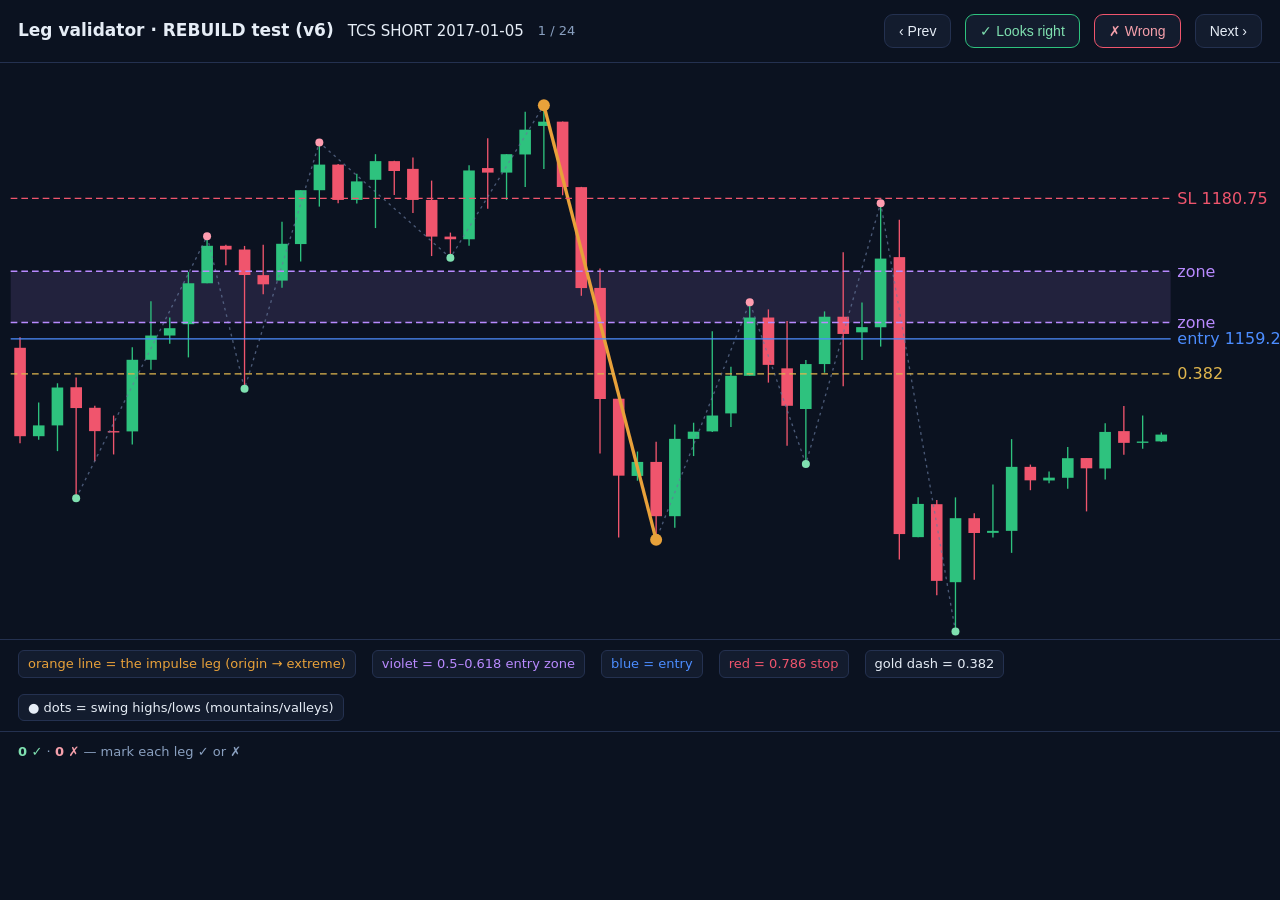
==== commit ccf833d3: "REBUILD TEST: 0.618 leg-end rule + trend-change-extreme start anchor. TCS fixed (origin=1929). Under" ====
--- a/docs/check.html
+++ b/docs/check.html
@@ -28,7 +28,7 @@
 </head>
 <body>
   <header>
-    <h1>Leg validator · 24 legs (v5)</h1>
+    <h1>Leg validator · REBUILD test (v6)</h1>
     <span id="title">loading…</span>
     <span id="counter"></span>
     <span class="spacer"></span>
@@ -118,7 +118,7 @@
     else if (e.key === "y") mark("ok"); else if (e.key === "n") mark("no");
   };
 
-  DATA = [{"title": "TCS SHORT  2017-01-05", "bars": [{"time": 1482469440, "open": 1157.88, "high": 1159.5, "low": 1143.28, "close": 1144.35}, {"time": 1482476640, "open": 1144.35, "high": 1149.5, "low": 1143.8, "close": 1146.0}, {"time": 1482483840, "open": 1146.0, "high": 1152.45, "low": 1142.05, "close": 1151.8}, {"time": 1482727740, "open": 1151.83, "high": 1153.33, "low": 1134.85, "close": 1148.65}, {"time": 1482734940, "open": 1148.7, "high": 1149.0, "low": 1140.5, "close": 1145.13}, {"time": 1482742140, "open": 1145.13, "high": 1147.5, "low": 1141.55, "close": 1145.08}, {"time": 1482813240, "open": 1145.08, "high": 1157.98, "low": 1143.05, "close": 1156.03}, {"time": 1482820440, "open": 1156.03, "high": 1165.0, "low": 1154.5, "close": 1159.75}, {"time": 1482827640, "open": 1159.75, "high": 1162.5, "low": 1158.5, "close": 1160.88}, {"time": 1482898740, "open": 1161.48, "high": 1169.48, "low": 1156.4, "close": 1167.75}, {"time": 1482905940, "open": 1167.75, "high": 1174.95, "low": 1167.75, "close": 1173.48}, {"time": 1482913140, "open": 1173.48, "high": 1173.63, "low": 1170.5, "close": 1172.9}, {"time": 1482984240, "open": 1172.9, "high": 1173.45, "low": 1151.58, "close": 1169.0}, {"time": 1482991440, "open": 1169.0, "high": 1173.65, "low": 1166.08, "close": 1167.6}, {"time": 1482998640, "open": 1168.15, "high": 1177.15, "low": 1167.05, "close": 1173.78}, {"time": 1483069740, "open": 1173.73, "high": 1181.98, "low": 1171.08, "close": 1181.98}, {"time": 1483076940, "open": 1181.98, "high": 1189.3, "low": 1179.48, "close": 1185.9}, {"time": 1483084140, "open": 1185.9, "high": 1185.98, "low": 1180.0, "close": 1180.5}, {"time": 1483091340, "open": 1180.5, "high": 1184.5, "low": 1179.95, "close": 1183.33}, {"time": 1483335240, "open": 1183.58, "high": 1187.5, "low": 1176.2, "close": 1186.43}, {"time": 1483342440, "open": 1186.43, "high": 1186.5, "low": 1181.25, "close": 1184.93}, {"time": 1483349640, "open": 1185.25, "high": 1187.0, "low": 1178.5, "close": 1180.5}, {"time": 1483420740, "open": 1180.5, "high": 1183.45, "low": 1171.9, "close": 1174.88}, {"time": 1483427940, "open": 1174.88, "high": 1175.5, "low": 1171.65, "close": 1174.48}, {"time": 1483435140, "open": 1174.48, "high": 1185.8, "low": 1173.5, "close": 1185.0}, {"time": 1483506240, "open": 1185.38, "high": 1189.95, "low": 1179.15, "close": 1184.68}, {"time": 1483513440, "open": 1184.68, "high": 1187.5, "low": 1180.5, "close": 1187.5}, {"time": 1483520640, "open": 1187.45, "high": 1194.0, "low": 1182.48, "close": 1191.25}, {"time": 1483591740, "open": 1191.83, "high": 1194.98, "low": 1185.23, "close": 1192.48}, {"time": 1483598940, "open": 1192.48, "high": 1192.5, "low": 1181.23, "close": 1182.48}, {"time": 1483606140, "open": 1182.45, "high": 1182.5, "low": 1165.83, "close": 1167.0}, {"time": 1483677240, "open": 1167.03, "high": 1170.0, "low": 1141.7, "close": 1150.03}, {"time": 1483684440, "open": 1150.08, "high": 1150.88, "low": 1128.85, "close": 1138.3}, {"time": 1483691640, "open": 1138.25, "high": 1142.0, "low": 1137.53, "close": 1140.4}, {"time": 1483935540, "open": 1140.4, "high": 1143.5, "low": 1128.5, "close": 1132.1}, {"time": 1483942740, "open": 1132.1, "high": 1146.13, "low": 1130.35, "close": 1143.93}, {"time": 1483949940, "open": 1143.93, "high": 1146.4, "low": 1141.3, "close": 1145.03}, {"time": 1484021040, "open": 1145.08, "high": 1160.4, "low": 1145.0, "close": 1147.5}, {"time": 1484028240, "open": 1147.83, "high": 1154.98, "low": 1145.75, "close": 1153.58}, {"time": 1484035440, "open": 1153.58, "high": 1164.83, "low": 1153.58, "close": 1162.5}, {"time": 1484106540, "open": 1162.5, "high": 1163.75, "low": 1152.55, "close": 1155.25}, {"time": 1484113740, "open": 1154.73, "high": 1161.98, "low": 1142.88, "close": 1149.0}, {"time": 1484120940, "open": 1148.5, "high": 1156.0, "low": 1140.1, "close": 1155.38}, {"time": 1484128140, "open": 1155.38, "high": 1163.45, "low": 1154.05, "close": 1162.63}, {"time": 1484199240, "open": 1162.63, "high": 1172.5, "low": 1152.0, "close": 1160.0}, {"time": 1484206440, "open": 1160.23, "high": 1164.78, "low": 1156.0, "close": 1161.03}, {"time": 1484213640, "open": 1161.03, "high": 1180.0, "low": 1158.05, "close": 1171.53}, {"time": 1484284740, "open": 1171.75, "high": 1177.45, "low": 1125.5, "close": 1129.38}, {"time": 1484291940, "open": 1128.9, "high": 1135.0, "low": 1128.9, "close": 1133.98}, {"time": 1484299140, "open": 1133.93, "high": 1134.58, "low": 1120.0, "close": 1122.2}, {"time": 1484543040, "open": 1122.0, "high": 1134.98, "low": 1114.48, "close": 1131.8}, {"time": 1484550240, "open": 1131.8, "high": 1132.58, "low": 1122.38, "close": 1129.53}, {"time": 1484557440, "open": 1129.55, "high": 1136.95, "low": 1128.83, "close": 1129.85}, {"time": 1484628540, "open": 1129.85, "high": 1143.9, "low": 1126.5, "close": 1139.65}, {"time": 1484635740, "open": 1139.65, "high": 1140.0, "low": 1136.08, "close": 1137.58}, {"time": 1484642940, "open": 1137.58, "high": 1138.95, "low": 1137.15, "close": 1138.0}, {"time": 1484714040, "open": 1137.98, "high": 1142.7, "low": 1136.3, "close": 1140.98}, {"time": 1484721240, "open": 1141.0, "high": 1141.0, "low": 1132.83, "close": 1139.43}, {"time": 1484728440, "open": 1139.4, "high": 1146.35, "low": 1137.73, "close": 1145.0}, {"time": 1484799540, "open": 1145.13, "high": 1148.98, "low": 1141.48, "close": 1143.33}, {"time": 1484806740, "open": 1143.33, "high": 1147.5, "low": 1142.43, "close": 1143.53}, {"time": 1484813940, "open": 1143.53, "high": 1144.9, "low": 1143.45, "close": 1144.58}], "pivots": [{"time": 1482727740, "price": 1134.85, "kind": "low"}, {"time": 1482905940, "price": 1174.95, "kind": "high"}, {"time": 1482984240, "price": 1151.58, "kind": "low"}, {"time": 1483076940, "price": 1189.3, "kind": "high"}, {"time": 1483427940, "price": 1171.65, "kind": "low"}, {"time": 1483506240, "price": 1189.95, "kind": "high"}, {"time": 1483513440, "price": 1180.5, "kind": "low"}, {"time": 1483591740, "price": 1194.98, "kind": "high"}, {"time": 1483935540, "price": 1128.5, "kind": "low"}, {"time": 1484021040, "price": 1160.4, "kind": "high"}, {"time": 1484028240, "price": 1145.75, "kind": "low"}, {"time": 1484035440, "price": 1164.83, "kind": "high"}, {"time": 1484120940, "price": 1140.1, "kind": "low"}, {"time": 1484199240, "price": 1172.5, "kind": "high"}, {"time": 1484206440, "price": 1156.0, "kind": "low"}, {"time": 1484213640, "price": 1180.0, "kind": "high"}, {"time": 1484543040, "price": 1114.48, "kind": "low"}], "legStart": {"time": 1483591740, "price": 1194.98}, "legEnd": {"time": 1483935540, "price": 1128.5}, "retr382": 1153.9, "zoneHi": 1161.74, "zoneLo": 1169.58, "prevHigh": 1189.95, "prevLow": 1180.5, "sl": 1180.75, "entry": 1159.24, "side": "short"}, {"title": "TCS LONG  2019-10-23", "bars": [{"time": 1570597680, "open": 2059.4, "high": 2061.0, "low": 2015.5, "close": 2022.7}, {"time": 1570604880, "open": 2022.7, "high": 2032.85, "low": 2021.5, "close": 2023.05}, {"time": 1570612080, "open": 2023.05, "high": 2037.05, "low": 2020.25, "close": 2030.0}, {"time": 1570683180, "open": 2030.0, "high": 2038.95, "low": 2008.05, "close": 2013.65}, {"time": 1570690380, "open": 2013.55, "high": 2024.7, "low": 2009.2, "close": 2017.1}, {"time": 1570697580, "open": 2017.6, "high": 2017.6, "low": 1998.0, "close": 2011.55}, {"time": 1570768680, "open": 2012.05, "high": 2020.0, "low": 1929.3, "close": 1950.3}, {"time": 1570775880, "open": 1950.5, "high": 1981.8, "low": 1948.05, "close": 1980.75}, {"time": 1570783080, "open": 1980.75, "high": 1994.6, "low": 1974.3, "close": 1985.0}, {"time": 1571026980, "open": 1985.0, "high": 1999.0, "low": 1968.25, "close": 1992.5}, {"time": 1571034180, "open": 1992.5, "high": 2027.0, "low": 1991.65, "close": 2023.5}, {"time": 1571041380, "open": 2023.7, "high": 2032.5, "low": 2016.65, "close": 2023.45}, {"time": 1571112480, "open": 2023.6, "high": 2044.85, "low": 2020.0, "close": 2037.7}, {"time": 1571119680, "open": 2038.0, "high": 2046.9, "low": 2035.0, "close": 2041.95}, {"time": 1571126880, "open": 2041.6, "high": 2042.0, "low": 2036.35, "close": 2036.4}, {"time": 1571197980, "open": 2036.2, "high": 2050.0, "low": 2035.0, "close": 2045.25}, {"time": 1571205180, "open": 2045.25, "high": 2045.3, "low": 2016.0, "close": 2025.55}, {"time": 1571212380, "open": 2025.6, "high": 2027.35, "low": 2020.3, "close": 2024.2}, {"time": 1571219580, "open": 2024.3, "high": 2051.85, "low": 2018.1, "close": 2050.55}, {"time": 1571290680, "open": 2050.5, "high": 2056.0, "low": 2000.0, "close": 2010.9}, {"time": 1571297880, "open": 2010.6, "high": 2024.9, "low": 2004.25, "close": 2022.5}, {"time": 1571305080, "open": 2023.0, "high": 2038.0, "low": 2020.4, "close": 2031.5}, {"time": 1571376180, "open": 2031.7, "high": 2046.0, "low": 2025.0, "close": 2046.0}, {"time": 1571383380, "open": 2045.95, "high": 2058.0, "low": 2042.3, "close": 2044.4}, {"time": 1571390580, "open": 2044.9, "high": 2046.6, "low": 2041.1, "close": 2045.1}, {"time": 1571720880, "open": 2045.05, "high": 2109.95, "low": 2044.0, "close": 2074.95}, {"time": 1571728080, "open": 2074.95, "high": 2076.0, "low": 2052.05, "close": 2053.75}, {"time": 1571735280, "open": 2053.75, "high": 2055.4, "low": 2042.1, "close": 2047.05}, {"time": 1571806380, "open": 2047.05, "high": 2079.05, "low": 2040.45, "close": 2066.0}, {"time": 1571813580, "open": 2065.9, "high": 2069.95, "low": 2052.55, "close": 2065.65}, {"time": 1571820780, "open": 2065.65, "high": 2083.85, "low": 2063.6, "close": 2071.4}, {"time": 1571891880, "open": 2071.4, "high": 2098.85, "low": 2061.35, "close": 2069.75}, {"time": 1571899080, "open": 2069.4, "high": 2074.0, "low": 2061.45, "close": 2069.0}, {"time": 1571906280, "open": 2069.0, "high": 2079.0, "low": 2065.0, "close": 2072.0}, {"time": 1571977380, "open": 2072.0, "high": 2094.0, "low": 2070.05, "close": 2087.2}, {"time": 1571984580, "open": 2087.15, "high": 2089.9, "low": 2075.05, "close": 2085.95}, {"time": 1571991780, "open": 2085.95, "high": 2099.0, "low": 2085.95, "close": 2098.45}, {"time": 1572181680, "open": 2098.45, "high": 2130.0, "low": 2098.45, "close": 2118.0}, {"time": 1572325680, "open": 2117.0, "high": 2171.0, "low": 2108.8, "close": 2168.55}, {"time": 1572332880, "open": 2168.1, "high": 2181.75, "low": 2163.85, "close": 2179.2}, {"time": 1572340080, "open": 2179.15, "high": 2201.55, "low": 2177.5, "close": 2192.3}, {"time": 1572411180, "open": 2192.25, "high": 2225.0, "low": 2176.85, "close": 2195.45}, {"time": 1572418380, "open": 2195.45, "high": 2242.0, "low": 2193.05, "close": 2239.35}, {"time": 1572425580, "open": 2239.35, "high": 2252.0, "low": 2229.35, "close": 2248.05}, {"time": 1572496680, "open": 2248.05, "high": 2266.9, "low": 2237.0, "close": 2265.0}, {"time": 1572503880, "open": 2264.5, "high": 2283.95, "low": 2259.4, "close": 2273.35}, {"time": 1572511080, "open": 2273.3, "high": 2276.75, "low": 2270.15, "close": 2274.8}, {"time": 1572582180, "open": 2274.85, "high": 2284.95, "low": 2230.65, "close": 2232.25}, {"time": 1572589380, "open": 2232.0, "high": 2241.75, "low": 2207.3, "close": 2209.4}, {"time": 1572596580, "open": 2209.4, "high": 2216.0, "low": 2201.0, "close": 2207.0}, {"time": 1572840480, "open": 2206.95, "high": 2229.2, "low": 2193.05, "close": 2205.45}, {"time": 1572847680, "open": 2205.45, "high": 2211.35, "low": 2180.9, "close": 2193.15}, {"time": 1572854880, "open": 2192.0, "high": 2198.65, "low": 2185.0, "close": 2194.5}, {"time": 1572925980, "open": 2194.5, "high": 2202.6, "low": 2179.15, "close": 2181.2}, {"time": 1572933180, "open": 2180.65, "high": 2187.5, "low": 2169.0, "close": 2184.6}, {"time": 1572940380, "open": 2184.6, "high": 2187.0, "low": 2182.85, "close": 2184.55}, {"time": 1572947580, "open": 2184.55, "high": 2211.0, "low": 2183.0, "close": 2199.5}, {"time": 1573018680, "open": 2199.4, "high": 2205.45, "low": 2180.55, "close": 2185.9}, {"time": 1573025880, "open": 2185.9, "high": 2194.3, "low": 2179.0, "close": 2187.5}, {"time": 1573033080, "open": 2187.35, "high": 2210.8, "low": 2184.45, "close": 2187.8}, {"time": 1573104180, "open": 2187.95, "high": 2204.5, "low": 2181.1, "close": 2183.6}, {"time": 1573111380, "open": 2183.6, "high": 2188.8, "low": 2175.2, "close": 2183.8}, {"time": 1573118580, "open": 2183.8, "high": 2193.0, "low": 2179.65, "close": 2180.8}, {"time": 1573189680, "open": 2180.8, "high": 2190.0, "low": 2156.2, "close": 2159.5}, {"time": 1573196880, "open": 2159.5, "high": 2165.0, "low": 2147.0, "close": 2152.95}, {"time": 1573204080, "open": 2152.95, "high": 2161.2, "low": 2141.25, "close": 2143.3}, {"time": 1573447980, "open": 2143.3, "high": 2145.0, "low": 2103.05, "close": 2105.05}, {"time": 1573455180, "open": 2104.25, "high": 2108.8, "low": 2091.0, "close": 2095.0}, {"time": 1573462380, "open": 2095.05, "high": 2117.9, "low": 2093.0, "close": 2105.6}, {"time": 1573619880, "open": 2105.1, "high": 2156.0, "low": 2095.2, "close": 2152.25}, {"time": 1573627080, "open": 2152.25, "high": 2174.4, "low": 2150.85, "close": 2168.1}, {"time": 1573634280, "open": 2168.1, "high": 2171.25, "low": 2155.1, "close": 2169.0}, {"time": 1573705380, "open": 2169.0, "high": 2194.0, "low": 2165.0, "close": 2175.1}, {"time": 1573712580, "open": 2175.85, "high": 2190.0, "low": 2147.05, "close": 2186.0}, {"time": 1573719780, "open": 2186.1, "high": 2193.4, "low": 2179.65, "close": 2187.05}], "pivots": [{"time": 1570597680, "price": 2015.5, "kind": "low"}, {"time": 1570683180, "price": 2038.95, "kind": "high"}, {"time": 1570768680, "price": 1929.3, "kind": "low"}, {"time": 1571290680, "price": 2056.0, "kind": "high"}, {"time": 1571297880, "price": 2004.25, "kind": "low"}, {"time": 1571720880, "price": 2109.95, "kind": "high"}, {"time": 1571806380, "price": 2040.45, "kind": "low"}, {"time": 1571891880, "price": 2098.85, "kind": "high"}, {"time": 1571899080, "price": 2061.45, "kind": "low"}, {"time": 1571977380, "price": 2094.0, "kind": "high"}, {"time": 1571984580, "price": 2075.05, "kind": "low"}, {"time": 1572582180, "price": 2284.95, "kind": "high"}, {"time": 1573455180, "price": 2091.0, "kind": "low"}, {"time": 1573705380, "price": 2194.0, "kind": "high"}, {"time": 1573712580, "price": 2147.05, "kind": "low"}], "legStart": {"time": 1571806380, "price": 2040.45}, "legEnd": {"time": 1572582180, "price": 2284.95}, "retr382": 2191.55, "zoneHi": 2162.7, "zoneLo": 2133.85, "prevHigh": 2109.95, "prevLow": 2004.25, "sl": 2092.77, "entry": 2195.27, "side": "long"}, {"title": "TCS SHORT  2021-04-09", "bars": [{"time": 1616651700, "open": 3119.9, "high": 3130.5, "low": 3071.0, "close": 3096.6}, {"time": 1616658900, "open": 3096.9, "high": 3110.0, "low": 3081.0, "close": 3091.95}, {"time": 1616666100, "open": 3092.0, "high": 3104.95, "low": 3050.0, "close": 3072.95}, {"time": 1616737200, "open": 3073.5, "high": 3092.2, "low": 3043.95, "close": 3060.45}, {"time": 1616744400, "open": 3058.0, "high": 3117.85, "low": 3052.2, "close": 3107.0}, {"time": 1616751600, "open": 3107.05, "high": 3116.9, "low": 3055.0, "close": 3066.15}, {"time": 1617081900, "open": 3066.2, "high": 3149.5, "low": 3060.15, "close": 3144.95}, {"time": 1617089100, "open": 3144.95, "high": 3149.7, "low": 3125.5, "close": 3142.15}, {"time": 1617096300, "open": 3142.15, "high": 3188.45, "low": 3140.0, "close": 3183.5}, {"time": 1617167400, "open": 3184.65, "high": 3186.2, "low": 3132.1, "close": 3164.0}, {"time": 1617174600, "open": 3164.1, "high": 3199.0, "low": 3162.1, "close": 3181.0}, {"time": 1617181800, "open": 3181.7, "high": 3205.0, "low": 3178.85, "close": 3186.9}, {"time": 1617252900, "open": 3186.85, "high": 3215.0, "low": 3166.0, "close": 3187.2}, {"time": 1617260100, "open": 3186.15, "high": 3188.7, "low": 3156.1, "close": 3159.15}, {"time": 1617267300, "open": 3159.15, "high": 3179.0, "low": 3145.0, "close": 3163.95}, {"time": 1617597600, "open": 3164.1, "high": 3215.0, "low": 3151.15, "close": 3186.65}, {"time": 1617604800, "open": 3186.1, "high": 3203.15, "low": 3170.0, "close": 3199.0}, {"time": 1617612000, "open": 3199.0, "high": 3239.5, "low": 3192.15, "close": 3236.05}, {"time": 1617683100, "open": 3236.65, "high": 3275.0, "low": 3230.0, "close": 3254.5}, {"time": 1617690300, "open": 3254.4, "high": 3263.4, "low": 3242.2, "close": 3251.3}, {"time": 1617697500, "open": 3252.0, "high": 3255.4, "low": 3233.4, "close": 3245.6}, {"time": 1617768600, "open": 3245.45, "high": 3270.0, "low": 3238.15, "close": 3245.0}, {"time": 1617775800, "open": 3244.2, "high": 3253.6, "low": 3234.85, "close": 3249.7}, {"time": 1617783000, "open": 3250.25, "high": 3273.95, "low": 3244.0, "close": 3253.0}, {"time": 1617854100, "open": 3253.0, "high": 3303.0, "low": 3247.0, "close": 3298.05}, {"time": 1617861300, "open": 3297.0, "high": 3335.0, "low": 3292.0, "close": 3316.95}, {"time": 1617868500, "open": 3316.3, "high": 3329.0, "low": 3312.65, "close": 3318.0}, {"time": 1617875700, "open": 3317.95, "high": 3325.0, "low": 3296.4, "close": 3314.1}, {"time": 1617946800, "open": 3314.15, "high": 3354.0, "low": 3308.5, "close": 3326.05}, {"time": 1617954000, "open": 3326.0, "high": 3341.0, "low": 3319.05, "close": 3333.45}, {"time": 1617961200, "open": 3333.7, "high": 3344.9, "low": 3316.0, "close": 3319.65}, {"time": 1618205100, "open": 3318.5, "high": 3337.85, "low": 3240.35, "close": 3271.35}, {"time": 1618212300, "open": 3271.4, "high": 3295.8, "low": 3253.8, "close": 3266.35}, {"time": 1618219500, "open": 3267.0, "high": 3290.9, "low": 3259.5, "close": 3264.25}, {"time": 1618290600, "open": 3264.95, "high": 3269.2, "low": 3100.0, "close": 3135.2}, {"time": 1618297800, "open": 3133.8, "high": 3136.0, "low": 3083.1, "close": 3092.45}, {"time": 1618305000, "open": 3092.45, "high": 3098.0, "low": 3073.05, "close": 3092.85}, {"time": 1618462500, "open": 3092.85, "high": 3165.15, "low": 3080.0, "close": 3147.8}, {"time": 1618469700, "open": 3147.8, "high": 3172.0, "low": 3146.0, "close": 3161.8}, {"time": 1618476900, "open": 3161.8, "high": 3190.45, "low": 3153.9, "close": 3182.95}, {"time": 1618548000, "open": 3183.0, "high": 3245.0, "low": 3182.4, "close": 3208.35}, {"time": 1618555200, "open": 3209.8, "high": 3223.85, "low": 3190.4, "close": 3195.3}, {"time": 1618562400, "open": 3195.85, "high": 3205.4, "low": 3189.0, "close": 3200.0}, {"time": 1618806300, "open": 3199.9, "high": 3204.9, "low": 3135.2, "close": 3143.9}, {"time": 1618813500, "open": 3145.0, "high": 3182.0, "low": 3143.0, "close": 3157.15}, {"time": 1618820700, "open": 3156.9, "high": 3189.0, "low": 3148.1, "close": 3175.05}, {"time": 1618891800, "open": 3175.1, "high": 3225.0, "low": 3145.1, "close": 3148.0}, {"time": 1618899000, "open": 3148.8, "high": 3158.9, "low": 3126.5, "close": 3136.0}, {"time": 1618906200, "open": 3136.0, "high": 3151.45, "low": 3132.0, "close": 3150.0}, {"time": 1619063700, "open": 3150.0, "high": 3157.0, "low": 3105.75, "close": 3116.85}, {"time": 1619070900, "open": 3116.8, "high": 3138.25, "low": 3110.05, "close": 3125.85}, {"time": 1619078100, "open": 3125.75, "high": 3130.0, "low": 3120.0, "close": 3122.7}, {"time": 1619085300, "open": 3120.0, "high": 3128.3, "low": 3111.5, "close": 3118.1}, {"time": 1619156400, "open": 3119.0, "high": 3124.9, "low": 3092.0, "close": 3111.25}, {"time": 1619163600, "open": 3111.25, "high": 3119.0, "low": 3100.0, "close": 3110.1}, {"time": 1619170800, "open": 3110.1, "high": 3114.0, "low": 3095.0, "close": 3110.25}, {"time": 1619414700, "open": 3110.0, "high": 3152.4, "low": 3097.15, "close": 3135.8}, {"time": 1619421900, "open": 3135.8, "high": 3144.9, "low": 3110.0, "close": 3113.65}, {"time": 1619429100, "open": 3113.7, "high": 3131.7, "low": 3088.4, "close": 3095.85}, {"time": 1619500200, "open": 3095.85, "high": 3133.25, "low": 3092.8, "close": 3115.65}, {"time": 1619507400, "open": 3115.65, "high": 3121.0, "low": 3111.9, "close": 3116.7}, {"time": 1619514600, "open": 3116.7, "high": 3129.0, "low": 3108.0, "close": 3126.25}, {"time": 1619585700, "open": 3126.55, "high": 3150.85, "low": 3116.0, "close": 3122.0}, {"time": 1619592900, "open": 3122.0, "high": 3129.85, "low": 3112.0, "close": 3120.0}], "pivots": [{"time": 1616651700, "price": 3071.0, "kind": "low"}, {"time": 1616658900, "price": 3110.0, "kind": "high"}, {"time": 1616737200, "price": 3043.95, "kind": "low"}, {"time": 1616744400, "price": 3117.85, "kind": "high"}, {"time": 1616751600, "price": 3055.0, "kind": "low"}, {"time": 1617096300, "price": 3188.45, "kind": "high"}, {"time": 1617167400, "price": 3132.1, "kind": "low"}, {"time": 1617252900, "price": 3215.0, "kind": "high"}, {"time": 1617267300, "price": 3145.0, "kind": "low"}, {"time": 1617597600, "price": 3215.0, "kind": "high"}, {"time": 1617604800, "price": 3170.0, "kind": "low"}, {"time": 1617683100, "price": 3275.0, "kind": "high"}, {"time": 1617697500, "price": 3233.4, "kind": "low"}, {"time": 1617768600, "price": 3270.0, "kind": "high"}, {"time": 1617775800, "price": 3234.85, "kind": "low"}, {"time": 1617861300, "price": 3335.0, "kind": "high"}, {"time": 1617875700, "price": 3296.4, "kind": "low"}, {"time": 1617946800, "price": 3354.0, "kind": "high"}, {"time": 1618205100, "price": 3240.35, "kind": "low"}, {"time": 1618212300, "price": 3295.8, "kind": "high"}, {"time": 1618305000, "price": 3073.05, "kind": "low"}, {"time": 1618548000, "price": 3245.0, "kind": "high"}, {"time": 1618806300, "price": 3135.2, "kind": "low"}, {"time": 1618891800, "price": 3225.0, "kind": "high"}, {"time": 1619156400, "price": 3092.0, "kind": "low"}, {"time": 1619414700, "price": 3152.4, "kind": "high"}, {"time": 1619429100, "price": 3088.4, "kind": "low"}, {"time": 1619500200, "price": 3133.25, "kind": "high"}, {"time": 1619514600, "price": 3108.0, "kind": "low"}, {"time": 1619585700, "price": 3150.85, "kind": "high"}, {"time": 1619592900, "price": 3112.0, "kind": "low"}], "legStart": {"time": 1617946800, "price": 3354.0}, "legEnd": {"time": 1618305000, "price": 3073.05}, "retr382": 3180.37, "zoneHi": 3213.52, "zoneLo": 3246.68, "prevHigh": 3335.0, "prevLow": 3296.4, "sl": 3293.88, "entry": 3165.05, "side": "short"}, {"title": "TCS LONG  2023-12-13", "bars": [{"time": 1701331260, "open": 3494.0, "high": 3503.85, "low": 3492.0, "close": 3498.3}, {"time": 1701402360, "open": 3498.3, "high": 3510.0, "low": 3481.0, "close": 3502.75}, {"time": 1701409560, "open": 3500.7, "high": 3505.0, "low": 3490.05, "close": 3499.6}, {"time": 1701416760, "open": 3499.6, "high": 3508.95, "low": 3495.0, "close": 3505.0}, {"time": 1701423960, "open": 3505.15, "high": 3513.45, "low": 3498.0, "close": 3512.1}, {"time": 1701667860, "open": 3512.15, "high": 3547.8, "low": 3506.3, "close": 3518.9}, {"time": 1701675060, "open": 3518.9, "high": 3521.0, "low": 3498.0, "close": 3503.0}, {"time": 1701682260, "open": 3503.2, "high": 3522.0, "low": 3501.95, "close": 3521.65}, {"time": 1701753360, "open": 3521.65, "high": 3538.0, "low": 3502.8, "close": 3503.7}, {"time": 1701760560, "open": 3503.7, "high": 3517.95, "low": 3503.1, "close": 3517.7}, {"time": 1701767760, "open": 3517.7, "high": 3528.0, "low": 3515.0, "close": 3522.95}, {"time": 1701838860, "open": 3522.95, "high": 3586.55, "low": 3521.1, "close": 3559.05}, {"time": 1701846060, "open": 3559.05, "high": 3577.8, "low": 3552.15, "close": 3576.0}, {"time": 1701853260, "open": 3576.7, "high": 3586.5, "low": 3563.0, "close": 3586.5}, {"time": 1701924360, "open": 3586.5, "high": 3615.8, "low": 3585.0, "close": 3606.2}, {"time": 1701931560, "open": 3605.5, "high": 3628.2, "low": 3605.5, "close": 3621.0}, {"time": 1701938760, "open": 3621.0, "high": 3630.55, "low": 3615.35, "close": 3620.05}, {"time": 1702009860, "open": 3620.2, "high": 3634.0, "low": 3596.15, "close": 3613.85}, {"time": 1702017060, "open": 3613.85, "high": 3630.0, "low": 3607.6, "close": 3621.0}, {"time": 1702024260, "open": 3621.0, "high": 3629.5, "low": 3611.0, "close": 3620.1}, {"time": 1702268160, "open": 3620.7, "high": 3653.0, "low": 3615.0, "close": 3635.25}, {"time": 1702275360, "open": 3635.65, "high": 3643.0, "low": 3628.0, "close": 3637.05}, {"time": 1702282560, "open": 3638.0, "high": 3644.35, "low": 3623.65, "close": 3637.85}, {"time": 1702353660, "open": 3637.5, "high": 3657.15, "low": 3631.0, "close": 3648.55}, {"time": 1702360860, "open": 3648.5, "high": 3698.4, "low": 3647.55, "close": 3674.2}, {"time": 1702368060, "open": 3674.25, "high": 3691.1, "low": 3673.0, "close": 3683.0}, {"time": 1702439160, "open": 3682.95, "high": 3686.7, "low": 3625.35, "close": 3633.0}, {"time": 1702446360, "open": 3633.35, "high": 3646.65, "low": 3577.0, "close": 3595.7}, {"time": 1702453560, "open": 3595.7, "high": 3596.3, "low": 3563.0, "close": 3573.6}, {"time": 1702460760, "open": 3573.6, "high": 3595.0, "low": 3573.0, "close": 3594.9}, {"time": 1702531860, "open": 3594.95, "high": 3678.0, "low": 3593.0, "close": 3668.45}, {"time": 1702539060, "open": 3668.45, "high": 3673.3, "low": 3659.5, "close": 3672.4}, {"time": 1702546260, "open": 3672.4, "high": 3674.0, "low": 3660.1, "close": 3665.3}, {"time": 1702617360, "open": 3665.3, "high": 3791.0, "low": 3662.25, "close": 3785.25}, {"time": 1702624560, "open": 3785.25, "high": 3847.35, "low": 3771.1, "close": 3842.2}, {"time": 1702631760, "open": 3841.6, "high": 3847.55, "low": 3792.4, "close": 3801.25}, {"time": 1702875660, "open": 3801.25, "high": 3929.0, "low": 3797.6, "close": 3878.45}, {"time": 1702882860, "open": 3878.45, "high": 3900.0, "low": 3862.85, "close": 3870.6}, {"time": 1702890060, "open": 3870.6, "high": 3883.0, "low": 3853.05, "close": 3862.5}, {"time": 1702961160, "open": 3862.5, "high": 3868.0, "low": 3796.85, "close": 3817.0}, {"time": 1702968360, "open": 3816.0, "high": 3817.9, "low": 3790.0, "close": 3806.85}, {"time": 1702975560, "open": 3807.05, "high": 3824.9, "low": 3804.0, "close": 3820.5}, {"time": 1703046660, "open": 3820.5, "high": 3898.8, "low": 3805.1, "close": 3874.55}, {"time": 1703053860, "open": 3873.2, "high": 3884.05, "low": 3838.6, "close": 3844.6}, {"time": 1703061060, "open": 3844.3, "high": 3858.95, "low": 3813.7, "close": 3833.6}, {"time": 1703132160, "open": 3833.35, "high": 3836.0, "low": 3743.35, "close": 3784.9}, {"time": 1703139360, "open": 3784.75, "high": 3805.0, "low": 3762.15, "close": 3787.7}, {"time": 1703146560, "open": 3787.85, "high": 3806.7, "low": 3774.0, "close": 3791.6}, {"time": 1703217660, "open": 3791.6, "high": 3813.9, "low": 3770.25, "close": 3775.0}, {"time": 1703224860, "open": 3773.8, "high": 3809.9, "low": 3762.0, "close": 3806.5}, {"time": 1703232060, "open": 3806.85, "high": 3824.0, "low": 3790.0, "close": 3791.1}, {"time": 1703562360, "open": 3791.2, "high": 3845.95, "low": 3775.0, "close": 3804.0}, {"time": 1703569560, "open": 3804.95, "high": 3834.0, "low": 3790.15, "close": 3814.7}, {"time": 1703576760, "open": 3814.7, "high": 3821.95, "low": 3798.0, "close": 3800.3}, {"time": 1703583960, "open": 3800.0, "high": 3806.95, "low": 3790.15, "close": 3795.6}, {"time": 1703655060, "open": 3795.6, "high": 3815.8, "low": 3790.0, "close": 3797.05}, {"time": 1703662260, "open": 3797.6, "high": 3799.9, "low": 3768.0, "close": 3776.85}, {"time": 1703669460, "open": 3777.4, "high": 3805.1, "low": 3775.4, "close": 3805.0}, {"time": 1703740560, "open": 3805.0, "high": 3838.0, "low": 3800.95, "close": 3816.95}, {"time": 1703747760, "open": 3816.95, "high": 3829.9, "low": 3808.8, "close": 3825.3}, {"time": 1703754960, "open": 3825.3, "high": 3827.7, "low": 3797.1, "close": 3811.4}, {"time": 1703826060, "open": 3812.65, "high": 3822.6, "low": 3765.4, "close": 3818.25}, {"time": 1703833260, "open": 3818.25, "high": 3819.95, "low": 3785.0, "close": 3800.75}, {"time": 1703840460, "open": 3800.35, "high": 3805.55, "low": 3789.95, "close": 3790.2}], "pivots": [{"time": 1701402360, "price": 3481.0, "kind": "low"}, {"time": 1701667860, "price": 3547.8, "kind": "high"}, {"time": 1701675060, "price": 3498.0, "kind": "low"}, {"time": 1701753360, "price": 3538.0, "kind": "high"}, {"time": 1701760560, "price": 3503.1, "kind": "low"}, {"time": 1701838860, "price": 3586.55, "kind": "high"}, {"time": 1701846060, "price": 3552.15, "kind": "low"}, {"time": 1702360860, "price": 3698.4, "kind": "high"}, {"time": 1702453560, "price": 3563.0, "kind": "low"}, {"time": 1702875660, "price": 3929.0, "kind": "high"}, {"time": 1703132160, "price": 3743.35, "kind": "low"}, {"time": 1703562360, "price": 3845.95, "kind": "high"}, {"time": 1703569560, "price": 3790.15, "kind": "low"}, {"time": 1703576760, "price": 3821.95, "kind": "high"}, {"time": 1703662260, "price": 3768.0, "kind": "low"}, {"time": 1703740560, "price": 3838.0, "kind": "high"}, {"time": 1703826060, "price": 3765.4, "kind": "low"}, {"time": 1703833260, "price": 3819.95, "kind": "high"}], "legStart": {"time": 1702453560, "price": 3563.0}, "legEnd": {"time": 1702875660, "price": 3929.0}, "retr382": 3789.19, "zoneHi": 3746.0, "zoneLo": 3702.81, "prevHigh": 3698.4, "prevLow": 3552.15, "sl": 3641.32, "entry": 3814.05, "side": "long"}, {"title": "HDFCBANK LONG  2015-06-29", "bars": [{"time": 1434440160, "open": 250.1, "high": 250.3, "low": 249.7, "close": 250.0}, {"time": 1434447360, "open": 250.0, "high": 252.0, "low": 249.5, "close": 252.0}, {"time": 1434518460, "open": 251.8, "high": 253.1, "low": 251.5, "close": 251.7}, {"time": 1434525660, "open": 251.7, "high": 252.0, "low": 250.5, "close": 251.2}, {"time": 1434532860, "open": 251.2, "high": 253.2, "low": 249.9, "close": 253.1}, {"time": 1434603960, "open": 253.2, "high": 255.2, "low": 250.6, "close": 255.1}, {"time": 1434611160, "open": 255.2, "high": 256.0, "low": 254.0, "close": 254.1}, {"time": 1434618360, "open": 254.1, "high": 255.8, "low": 253.8, "close": 254.3}, {"time": 1434689460, "open": 254.3, "high": 256.0, "low": 253.4, "close": 255.2}, {"time": 1434696660, "open": 255.2, "high": 256.4, "low": 254.0, "close": 254.3}, {"time": 1434703860, "open": 254.3, "high": 255.8, "low": 253.5, "close": 255.8}, {"time": 1434947760, "open": 255.8, "high": 262.8, "low": 255.5, "close": 262.2}, {"time": 1434954960, "open": 262.2, "high": 264.2, "low": 261.8, "close": 262.9}, {"time": 1434962160, "open": 262.9, "high": 264.0, "low": 262.5, "close": 263.1}, {"time": 1435033260, "open": 263.1, "high": 263.7, "low": 260.6, "close": 263.5}, {"time": 1435040460, "open": 263.5, "high": 265.3, "low": 262.3, "close": 262.9}, {"time": 1435047660, "open": 263.0, "high": 264.2, "low": 262.6, "close": 263.2}, {"time": 1435118760, "open": 263.2, "high": 263.9, "low": 262.0, "close": 262.6}, {"time": 1435125960, "open": 262.6, "high": 263.6, "low": 262.3, "close": 262.6}, {"time": 1435133160, "open": 262.6, "high": 262.7, "low": 261.3, "close": 262.0}, {"time": 1435204260, "open": 262.0, "high": 262.8, "low": 260.7, "close": 261.6}, {"time": 1435211460, "open": 261.6, "high": 262.2, "low": 261.0, "close": 261.1}, {"time": 1435218660, "open": 261.1, "high": 263.8, "low": 260.6, "close": 262.7}, {"time": 1435225860, "open": 262.7, "high": 267.1, "low": 262.5, "close": 267.1}, {"time": 1435296960, "open": 267.1, "high": 267.7, "low": 263.9, "close": 264.2}, {"time": 1435304160, "open": 264.2, "high": 264.6, "low": 263.0, "close": 264.5}, {"time": 1435311360, "open": 264.4, "high": 266.7, "low": 264.1, "close": 265.2}, {"time": 1435555260, "open": 265.2, "high": 266.4, "low": 257.9, "close": 258.8}, {"time": 1435562400, "open": 258.8, "high": 259.5, "low": 257.6, "close": 259.4}, {"time": 1435569600, "open": 259.4, "high": 265.4, "low": 259.0, "close": 264.1}, {"time": 1435640700, "open": 264.1, "high": 264.8, "low": 262.5, "close": 264.0}, {"time": 1435647900, "open": 264.0, "high": 264.5, "low": 263.5, "close": 264.4}, {"time": 1435655100, "open": 264.4, "high": 264.5, "low": 262.0, "close": 263.2}, {"time": 1435726200, "open": 263.2, "high": 268.2, "low": 263.2, "close": 267.8}, {"time": 1435733400, "open": 267.8, "high": 268.6, "low": 267.0, "close": 267.9}, {"time": 1435740600, "open": 267.9, "high": 269.2, "low": 267.7, "close": 268.6}, {"time": 1435811700, "open": 268.6, "high": 269.2, "low": 264.8, "close": 265.4}, {"time": 1435818900, "open": 265.2, "high": 266.0, "low": 265.0, "close": 265.5}, {"time": 1435826100, "open": 265.5, "high": 266.3, "low": 264.8, "close": 265.2}, {"time": 1435897200, "open": 265.2, "high": 266.8, "low": 263.5, "close": 266.6}, {"time": 1435904400, "open": 266.6, "high": 268.0, "low": 266.0, "close": 267.4}, {"time": 1435911600, "open": 267.4, "high": 268.0, "low": 265.8, "close": 267.7}, {"time": 1436155500, "open": 267.7, "high": 269.0, "low": 265.0, "close": 266.1}, {"time": 1436162700, "open": 266.1, "high": 267.2, "low": 265.6, "close": 266.0}, {"time": 1436169900, "open": 266.0, "high": 270.2, "low": 265.9, "close": 269.4}, {"time": 1436241000, "open": 269.4, "high": 271.3, "low": 268.3, "close": 271.2}, {"time": 1436248200, "open": 271.3, "high": 272.9, "low": 270.5, "close": 271.2}, {"time": 1436255400, "open": 271.4, "high": 272.4, "low": 270.8, "close": 272.2}, {"time": 1436262600, "open": 272.2, "high": 272.2, "low": 270.1, "close": 271.7}, {"time": 1436333700, "open": 271.6, "high": 272.0, "low": 267.9, "close": 267.9}, {"time": 1436340900, "open": 267.9, "high": 268.5, "low": 266.9, "close": 267.3}, {"time": 1436348100, "open": 267.2, "high": 270.0, "low": 267.0, "close": 268.0}, {"time": 1436419200, "open": 268.1, "high": 268.1, "low": 265.0, "close": 266.8}, {"time": 1436426400, "open": 266.9, "high": 268.1, "low": 266.7, "close": 267.3}, {"time": 1436433600, "open": 267.3, "high": 269.2, "low": 266.9, "close": 267.8}, {"time": 1436504700, "open": 267.8, "high": 269.6, "low": 267.1, "close": 268.8}, {"time": 1436511900, "open": 268.9, "high": 271.0, "low": 268.5, "close": 270.9}, {"time": 1436519100, "open": 270.9, "high": 272.7, "low": 270.6, "close": 271.7}, {"time": 1436763000, "open": 271.7, "high": 273.8, "low": 271.4, "close": 272.5}, {"time": 1436770200, "open": 272.5, "high": 273.5, "low": 272.4, "close": 272.8}, {"time": 1436777400, "open": 272.8, "high": 276.5, "low": 272.1, "close": 275.0}, {"time": 1436848500, "open": 275.0, "high": 275.7, "low": 273.2, "close": 273.8}, {"time": 1436855700, "open": 273.8, "high": 275.5, "low": 271.5, "close": 273.2}, {"time": 1436862900, "open": 273.2, "high": 274.0, "low": 272.5, "close": 273.4}, {"time": 1436934000, "open": 273.5, "high": 274.9, "low": 271.9, "close": 274.5}, {"time": 1436941200, "open": 274.5, "high": 275.4, "low": 273.6, "close": 275.0}, {"time": 1436948400, "open": 275.0, "high": 275.2, "low": 273.9, "close": 274.8}, {"time": 1437019500, "open": 274.8, "high": 275.9, "low": 273.8, "close": 274.8}, {"time": 1437026700, "open": 274.8, "high": 278.7, "low": 274.6, "close": 278.0}, {"time": 1437033900, "open": 278.0, "high": 278.2, "low": 276.4, "close": 277.2}, {"time": 1437105000, "open": 277.2, "high": 280.4, "low": 276.8, "close": 280.0}, {"time": 1437112200, "open": 280.0, "high": 280.0, "low": 277.0, "close": 277.3}, {"time": 1437119400, "open": 277.4, "high": 277.7, "low": 276.4, "close": 277.5}, {"time": 1437126600, "open": 277.4, "high": 278.5, "low": 276.7, "close": 278.3}], "pivots": [{"time": 1434518460, "price": 253.1, "kind": "high"}, {"time": 1434532860, "price": 249.9, "kind": "low"}, {"time": 1434611160, "price": 256.0, "kind": "high"}, {"time": 1434689460, "price": 253.4, "kind": "low"}, {"time": 1434696660, "price": 256.4, "kind": "high"}, {"time": 1434703860, "price": 253.5, "kind": "low"}, {"time": 1435040460, "price": 265.3, "kind": "high"}, {"time": 1435218660, "price": 260.6, "kind": "low"}, {"time": 1435296960, "price": 267.7, "kind": "high"}, {"time": 1435304160, "price": 263.0, "kind": "low"}, {"time": 1435311360, "price": 266.7, "kind": "high"}, {"time": 1435562400, "price": 257.6, "kind": "low"}, {"time": 1435569600, "price": 265.4, "kind": "high"}, {"time": 1435655100, "price": 262.0, "kind": "low"}, {"time": 1435740600, "price": 269.2, "kind": "high"}, {"time": 1435897200, "price": 263.5, "kind": "low"}, {"time": 1435904400, "price": 268.0, "kind": "high"}, {"time": 1436155500, "price": 265.0, "kind": "low"}, {"time": 1436248200, "price": 272.9, "kind": "high"}, {"time": 1436340900, "price": 266.9, "kind": "low"}, {"time": 1436348100, "price": 270.0, "kind": "high"}, {"time": 1436419200, "price": 265.0, "kind": "low"}, {"time": 1436777400, "price": 276.5, "kind": "high"}, {"time": 1436855700, "price": 271.5, "kind": "low"}, {"time": 1436941200, "price": 275.4, "kind": "high"}, {"time": 1437019500, "price": 273.8, "kind": "low"}, {"time": 1437026700, "price": 278.7, "kind": "high"}, {"time": 1437033900, "price": 276.4, "kind": "low"}, {"time": 1437105000, "price": 280.4, "kind": "high"}, {"time": 1437119400, "price": 276.4, "kind": "low"}], "legStart": {"time": 1435562400, "price": 257.6}, "legEnd": {"time": 1436248200, "price": 272.9}, "retr382": 267.06, "zoneHi": 265.25, "zoneLo": 263.44, "prevHigh": 266.7, "prevLow": 263.0, "sl": 260.87, "entry": 268.05, "side": "long"}, {"title": "HDFCBANK LONG  2021-07-02", "bars": [{"time": 1624252980, "open": 738.4, "high": 744.0, "low": 729.5, "close": 736.4}, {"time": 1624260180, "open": 736.4, "high": 739.0, "low": 734.5, "close": 738.3}, {"time": 1624267380, "open": 738.3, "high": 744.5, "low": 738.2, "close": 743.8}, {"time": 1624338480, "open": 744.0, "high": 754.0, "low": 742.2, "close": 752.0}, {"time": 1624345680, "open": 752.3, "high": 753.0, "low": 746.8, "close": 748.6}, {"time": 1624352880, "open": 748.8, "high": 748.8, "low": 741.0, "close": 744.2}, {"time": 1624423980, "open": 744.0, "high": 746.1, "low": 739.5, "close": 742.4}, {"time": 1624431180, "open": 742.4, "high": 744.5, "low": 740.5, "close": 743.9}, {"time": 1624438380, "open": 744.0, "high": 748.9, "low": 742.4, "close": 747.6}, {"time": 1624509480, "open": 747.6, "high": 747.6, "low": 741.7, "close": 746.4}, {"time": 1624516680, "open": 746.4, "high": 751.0, "low": 746.3, "close": 749.5}, {"time": 1624523880, "open": 749.3, "high": 756.4, "low": 749.0, "close": 756.0}, {"time": 1624594980, "open": 756.0, "high": 759.8, "low": 752.3, "close": 755.0}, {"time": 1624602180, "open": 755.0, "high": 758.0, "low": 753.5, "close": 756.2}, {"time": 1624609380, "open": 756.2, "high": 759.5, "low": 755.1, "close": 759.1}, {"time": 1624853280, "open": 759.1, "high": 761.5, "low": 754.8, "close": 756.0}, {"time": 1624860480, "open": 756.0, "high": 757.1, "low": 752.5, "close": 755.4}, {"time": 1624867680, "open": 755.4, "high": 756.8, "low": 754.0, "close": 754.9}, {"time": 1624938780, "open": 754.6, "high": 756.2, "low": 748.4, "close": 749.3}, {"time": 1624945980, "open": 749.3, "high": 750.4, "low": 747.0, "close": 748.9}, {"time": 1624953180, "open": 748.6, "high": 751.5, "low": 747.9, "close": 750.8}, {"time": 1624960380, "open": 750.8, "high": 752.1, "low": 746.5, "close": 751.8}, {"time": 1625031480, "open": 751.9, "high": 754.5, "low": 748.4, "close": 753.8}, {"time": 1625038680, "open": 753.8, "high": 754.2, "low": 748.8, "close": 751.0}, {"time": 1625045880, "open": 751.0, "high": 752.2, "low": 747.0, "close": 749.0}, {"time": 1625116980, "open": 749.0, "high": 751.0, "low": 743.0, "close": 743.0}, {"time": 1625124180, "open": 743.4, "high": 744.9, "low": 742.4, "close": 744.2}, {"time": 1625131380, "open": 744.2, "high": 746.0, "low": 741.5, "close": 743.6}, {"time": 1625202480, "open": 743.6, "high": 744.6, "low": 738.5, "close": 740.4}, {"time": 1625209680, "open": 740.3, "high": 741.8, "low": 738.8, "close": 741.3}, {"time": 1625216880, "open": 741.2, "high": 742.4, "low": 739.0, "close": 741.2}, {"time": 1625460780, "open": 741.2, "high": 750.4, "low": 739.8, "close": 749.4}, {"time": 1625467980, "open": 749.4, "high": 750.5, "low": 748.2, "close": 748.5}, {"time": 1625475180, "open": 748.5, "high": 752.2, "low": 748.0, "close": 751.3}, {"time": 1625546280, "open": 751.3, "high": 758.7, "low": 746.4, "close": 756.4}, {"time": 1625553480, "open": 756.4, "high": 765.2, "low": 755.9, "close": 765.1}, {"time": 1625560680, "open": 765.1, "high": 769.0, "low": 763.7, "close": 768.9}, {"time": 1625631780, "open": 768.6, "high": 772.6, "low": 764.0, "close": 770.8}, {"time": 1625638980, "open": 770.8, "high": 771.5, "low": 767.4, "close": 770.6}, {"time": 1625646180, "open": 770.6, "high": 770.6, "low": 768.2, "close": 770.4}, {"time": 1625717280, "open": 770.4, "high": 770.5, "low": 762.5, "close": 765.5}, {"time": 1625724480, "open": 765.5, "high": 767.2, "low": 763.8, "close": 765.4}, {"time": 1625731680, "open": 765.5, "high": 766.1, "low": 760.6, "close": 762.4}, {"time": 1625802780, "open": 762.4, "high": 763.0, "low": 752.0, "close": 753.4}, {"time": 1625809980, "open": 753.4, "high": 758.0, "low": 750.8, "close": 752.5}, {"time": 1625817180, "open": 752.5, "high": 757.2, "low": 752.0, "close": 753.2}, {"time": 1625824380, "open": 753.0, "high": 754.0, "low": 748.8, "close": 751.6}, {"time": 1626068280, "open": 751.6, "high": 752.3, "low": 744.2, "close": 748.4}, {"time": 1626075480, "open": 748.3, "high": 749.2, "low": 747.2, "close": 748.2}, {"time": 1626082680, "open": 748.2, "high": 748.4, "low": 742.0, "close": 743.8}, {"time": 1626153780, "open": 743.8, "high": 748.0, "low": 742.0, "close": 743.8}, {"time": 1626160980, "open": 743.8, "high": 749.5, "low": 743.1, "close": 749.0}, {"time": 1626168180, "open": 749.0, "high": 753.0, "low": 749.0, "close": 751.5}, {"time": 1626239280, "open": 751.5, "high": 752.2, "low": 745.6, "close": 747.6}, {"time": 1626246480, "open": 747.5, "high": 753.7, "low": 747.2, "close": 751.0}, {"time": 1626253680, "open": 751.0, "high": 753.6, "low": 750.0, "close": 751.1}, {"time": 1626324780, "open": 751.1, "high": 755.8, "low": 747.1, "close": 754.6}, {"time": 1626331980, "open": 754.6, "high": 763.4, "low": 754.0, "close": 762.2}, {"time": 1626339180, "open": 762.2, "high": 763.0, "low": 758.0, "close": 761.9}, {"time": 1626410280, "open": 761.9, "high": 765.0, "low": 759.0, "close": 762.0}, {"time": 1626417480, "open": 761.8, "high": 764.2, "low": 760.0, "close": 761.4}, {"time": 1626424680, "open": 761.4, "high": 762.8, "low": 760.0, "close": 760.6}, {"time": 1626668580, "open": 760.7, "high": 763.8, "low": 737.4, "close": 743.3}, {"time": 1626675780, "open": 743.6, "high": 744.0, "low": 738.2, "close": 738.9}, {"time": 1626682980, "open": 738.9, "high": 740.2, "low": 733.0, "close": 735.0}], "pivots": [{"time": 1624252980, "price": 744.0, "kind": "high"}, {"time": 1624260180, "price": 734.5, "kind": "low"}, {"time": 1624338480, "price": 754.0, "kind": "high"}, {"time": 1624423980, "price": 739.5, "kind": "low"}, {"time": 1624438380, "price": 748.9, "kind": "high"}, {"time": 1624509480, "price": 741.7, "kind": "low"}, {"time": 1624853280, "price": 761.5, "kind": "high"}, {"time": 1624860480, "price": 752.5, "kind": "low"}, {"time": 1624867680, "price": 756.8, "kind": "high"}, {"time": 1624945980, "price": 747.0, "kind": "low"}, {"time": 1625031480, "price": 754.5, "kind": "high"}, {"time": 1625202480, "price": 738.5, "kind": "low"}, {"time": 1625631780, "price": 772.6, "kind": "high"}, {"time": 1626082680, "price": 742.0, "kind": "low"}, {"time": 1626410280, "price": 765.0, "kind": "high"}], "legStart": {"time": 1625202480, "price": 738.5}, "legEnd": {"time": 1625631780, "price": 772.6}, "retr382": 759.57, "zoneHi": 755.55, "zoneLo": 751.53, "prevHigh": 754.5, "prevLow": 747.0, "sl": 745.8, "entry": 759.9, "side": "long"}, {"title": "HDFCBANK LONG  2023-01-17", "bars": [{"time": 1672805400, "open": 818.6, "high": 822.8, "low": 817.5, "close": 819.4}, {"time": 1672812600, "open": 819.4, "high": 819.9, "low": 810.1, "close": 810.6}, {"time": 1672819800, "open": 810.6, "high": 810.8, "low": 806.2, "close": 807.0}, {"time": 1672890900, "open": 807.0, "high": 810.6, "low": 803.5, "close": 806.5}, {"time": 1672898100, "open": 806.7, "high": 809.0, "low": 799.5, "close": 801.8}, {"time": 1672905300, "open": 801.8, "high": 802.0, "low": 795.5, "close": 795.8}, {"time": 1672912500, "open": 795.8, "high": 801.0, "low": 794.7, "close": 799.4}, {"time": 1672983600, "open": 799.4, "high": 804.6, "low": 795.0, "close": 796.4}, {"time": 1672990800, "open": 796.4, "high": 798.8, "low": 793.5, "close": 793.8}, {"time": 1672998000, "open": 794.1, "high": 798.4, "low": 789.2, "close": 797.9}, {"time": 1673241900, "open": 798.0, "high": 804.7, "low": 796.2, "close": 803.5}, {"time": 1673249100, "open": 803.6, "high": 805.4, "low": 801.3, "close": 801.7}, {"time": 1673256300, "open": 801.8, "high": 801.8, "low": 795.0, "close": 798.9}, {"time": 1673327400, "open": 798.6, "high": 800.0, "low": 784.1, "close": 784.9}, {"time": 1673334600, "open": 784.9, "high": 788.0, "low": 784.5, "close": 785.3}, {"time": 1673341800, "open": 785.2, "high": 787.5, "low": 782.5, "close": 784.5}, {"time": 1673412900, "open": 784.5, "high": 791.7, "low": 780.0, "close": 791.0}, {"time": 1673420100, "open": 791.0, "high": 798.0, "low": 787.0, "close": 795.9}, {"time": 1673427300, "open": 796.0, "high": 799.0, "low": 792.5, "close": 794.0}, {"time": 1673498400, "open": 794.0, "high": 801.9, "low": 793.2, "close": 796.4}, {"time": 1673505600, "open": 796.4, "high": 797.9, "low": 792.8, "close": 794.8}, {"time": 1673512800, "open": 794.8, "high": 799.8, "low": 792.2, "close": 797.7}, {"time": 1673583900, "open": 797.6, "high": 800.4, "low": 793.6, "close": 795.5}, {"time": 1673591100, "open": 795.5, "high": 800.0, "low": 793.0, "close": 798.7}, {"time": 1673598300, "open": 798.7, "high": 805.0, "low": 797.8, "close": 804.0}, {"time": 1673842200, "open": 804.0, "high": 810.6, "low": 799.5, "close": 804.9}, {"time": 1673849400, "open": 805.0, "high": 807.4, "low": 799.6, "close": 800.8}, {"time": 1673856600, "open": 800.8, "high": 801.2, "low": 793.2, "close": 796.4}, {"time": 1673927700, "open": 796.5, "high": 796.9, "low": 788.8, "close": 794.4}, {"time": 1673934900, "open": 794.6, "high": 803.8, "low": 794.5, "close": 801.1}, {"time": 1673942100, "open": 801.0, "high": 804.3, "low": 798.8, "close": 799.2}, {"time": 1673949300, "open": 799.2, "high": 805.5, "low": 799.0, "close": 804.0}, {"time": 1674020400, "open": 804.0, "high": 819.8, "low": 802.2, "close": 817.3}, {"time": 1674027600, "open": 817.3, "high": 820.5, "low": 816.8, "close": 817.8}, {"time": 1674034800, "open": 817.8, "high": 819.7, "low": 816.2, "close": 817.4}, {"time": 1674105900, "open": 817.4, "high": 821.5, "low": 817.1, "close": 820.2}, {"time": 1674113100, "open": 820.2, "high": 824.9, "low": 820.0, "close": 821.6}, {"time": 1674120300, "open": 821.6, "high": 824.2, "low": 821.0, "close": 822.6}, {"time": 1674191400, "open": 822.4, "high": 833.4, "low": 820.0, "close": 832.6}, {"time": 1674198600, "open": 832.6, "high": 834.4, "low": 830.8, "close": 833.2}, {"time": 1674205800, "open": 833.2, "high": 834.5, "low": 830.8, "close": 832.4}, {"time": 1674449700, "open": 832.4, "high": 841.2, "low": 829.0, "close": 839.0}, {"time": 1674456900, "open": 838.9, "high": 840.0, "low": 836.0, "close": 836.0}, {"time": 1674464100, "open": 836.1, "high": 838.0, "low": 835.5, "close": 837.2}, {"time": 1674535200, "open": 837.2, "high": 851.0, "low": 834.0, "close": 846.4}, {"time": 1674542400, "open": 846.5, "high": 847.5, "low": 844.0, "close": 845.4}, {"time": 1674549600, "open": 845.4, "high": 847.3, "low": 844.5, "close": 845.8}, {"time": 1674620700, "open": 845.7, "high": 849.0, "low": 836.5, "close": 839.0}, {"time": 1674627900, "open": 839.0, "high": 841.4, "low": 824.6, "close": 826.9}, {"time": 1674635100, "open": 826.9, "high": 829.2, "low": 823.0, "close": 826.6}, {"time": 1674792600, "open": 826.2, "high": 828.7, "low": 795.1, "close": 812.2}, {"time": 1674799800, "open": 812.1, "high": 812.9, "low": 800.6, "close": 805.0}, {"time": 1674807000, "open": 805.1, "high": 813.7, "low": 802.6, "close": 803.8}, {"time": 1675050900, "open": 803.8, "high": 810.5, "low": 791.1, "close": 801.6}, {"time": 1675058100, "open": 802.0, "high": 812.6, "low": 799.6, "close": 800.8}, {"time": 1675065300, "open": 800.8, "high": 803.6, "low": 794.1, "close": 795.1}, {"time": 1675072500, "open": 795.4, "high": 809.0, "low": 791.0, "close": 809.0}, {"time": 1675143600, "open": 809.0, "high": 811.2, "low": 800.1, "close": 802.8}, {"time": 1675150800, "open": 802.7, "high": 805.8, "low": 799.2, "close": 800.0}, {"time": 1675158000, "open": 800.2, "high": 804.0, "low": 797.5, "close": 801.1}, {"time": 1675229100, "open": 801.2, "high": 816.2, "low": 800.7, "close": 814.6}, {"time": 1675236300, "open": 814.8, "high": 831.5, "low": 810.2, "close": 828.3}, {"time": 1675243500, "open": 828.3, "high": 832.3, "low": 803.0, "close": 808.7}, {"time": 1675314600, "open": 808.5, "high": 816.4, "low": 797.5, "close": 798.1}, {"time": 1675321800, "open": 798.3, "high": 801.8, "low": 794.5, "close": 795.1}, {"time": 1675329000, "open": 795.4, "high": 803.2, "low": 795.0, "close": 801.8}, {"time": 1675400100, "open": 801.8, "high": 820.0, "low": 800.0, "close": 814.9}, {"time": 1675407300, "open": 815.0, "high": 821.0, "low": 813.6, "close": 820.3}, {"time": 1675414500, "open": 820.3, "high": 826.5, "low": 818.2, "close": 825.2}, {"time": 1675658400, "open": 825.2, "high": 834.6, "low": 824.7, "close": 832.3}, {"time": 1675665600, "open": 832.3, "high": 832.5, "low": 823.1, "close": 825.8}, {"time": 1675672800, "open": 825.8, "high": 829.0, "low": 823.2, "close": 826.7}], "pivots": [{"time": 1672805400, "price": 822.8, "kind": "high"}, {"time": 1672998000, "price": 789.2, "kind": "low"}, {"time": 1673249100, "price": 805.4, "kind": "high"}, {"time": 1673412900, "price": 780.0, "kind": "low"}, {"time": 1673498400, "price": 801.9, "kind": "high"}, {"time": 1673512800, "price": 792.2, "kind": "low"}, {"time": 1673583900, "price": 800.4, "kind": "high"}, {"time": 1673591100, "price": 793.0, "kind": "low"}, {"time": 1673842200, "price": 810.6, "kind": "high"}, {"time": 1673927700, "price": 788.8, "kind": "low"}, {"time": 1674535200, "price": 851.0, "kind": "high"}, {"time": 1675072500, "price": 791.0, "kind": "low"}, {"time": 1675243500, "price": 832.3, "kind": "high"}, {"time": 1675321800, "price": 794.5, "kind": "low"}, {"time": 1675658400, "price": 834.6, "kind": "high"}], "legStart": {"time": 1673927700, "price": 788.8}, "legEnd": {"time": 1674535200, "price": 851.0}, "retr382": 827.24, "zoneHi": 819.9, "zoneLo": 812.56, "prevHigh": 810.6, "prevLow": 793.0, "sl": 802.11, "entry": 825.8, "side": "long"}, {"title": "HDFCBANK SHORT  2025-01-03", "bars": [{"time": 1734668400, "open": 896.1, "high": 897.8, "low": 887.5, "close": 889.5}, {"time": 1734675600, "open": 889.6, "high": 897.0, "low": 888.2, "close": 896.2}, {"time": 1734682800, "open": 896.2, "high": 898.8, "low": 891.5, "close": 892.3}, {"time": 1734926700, "open": 892.3, "high": 901.3, "low": 883.5, "close": 900.4}, {"time": 1734933900, "open": 900.1, "high": 903.0, "low": 898.8, "close": 901.4}, {"time": 1734941100, "open": 901.4, "high": 901.6, "low": 895.6, "close": 896.5}, {"time": 1735012200, "open": 896.5, "high": 904.4, "low": 896.0, "close": 898.5}, {"time": 1735019400, "open": 898.5, "high": 900.0, "low": 894.8, "close": 899.4}, {"time": 1735026600, "open": 899.4, "high": 901.2, "low": 898.2, "close": 899.4}, {"time": 1735033800, "open": 899.5, "high": 901.7, "low": 897.6, "close": 898.8}, {"time": 1735191300, "open": 898.8, "high": 906.0, "low": 895.6, "close": 897.1}, {"time": 1735198500, "open": 897.2, "high": 899.2, "low": 893.9, "close": 896.4}, {"time": 1735205700, "open": 896.4, "high": 897.3, "low": 890.4, "close": 895.0}, {"time": 1735276800, "open": 895.1, "high": 903.0, "low": 894.1, "close": 899.0}, {"time": 1735284000, "open": 899.2, "high": 900.4, "low": 895.2, "close": 895.8}, {"time": 1735291200, "open": 895.9, "high": 898.0, "low": 894.6, "close": 898.0}, {"time": 1735535100, "open": 898.0, "high": 900.9, "low": 893.8, "close": 899.0}, {"time": 1735542300, "open": 899.0, "high": 907.5, "low": 895.9, "close": 899.4}, {"time": 1735549500, "open": 899.4, "high": 901.3, "low": 886.5, "close": 888.4}, {"time": 1735620600, "open": 888.4, "high": 894.0, "low": 882.8, "close": 888.4}, {"time": 1735627800, "open": 888.4, "high": 890.9, "low": 885.0, "close": 886.6}, {"time": 1735635000, "open": 886.4, "high": 887.6, "low": 884.3, "close": 884.6}, {"time": 1735706100, "open": 884.6, "high": 891.0, "low": 880.6, "close": 883.6}, {"time": 1735713300, "open": 883.6, "high": 893.5, "low": 883.1, "close": 891.7}, {"time": 1735720500, "open": 891.6, "high": 897.0, "low": 890.8, "close": 896.0}, {"time": 1735791600, "open": 896.0, "high": 896.2, "low": 886.5, "close": 890.4}, {"time": 1735798800, "open": 890.4, "high": 896.6, "low": 889.6, "close": 893.5}, {"time": 1735806000, "open": 893.5, "high": 901.6, "low": 891.2, "close": 899.2}, {"time": 1735877100, "open": 899.2, "high": 901.7, "low": 889.5, "close": 889.6}, {"time": 1735884300, "open": 889.8, "high": 890.4, "low": 876.8, "close": 881.1}, {"time": 1735891500, "open": 881.3, "high": 882.7, "low": 875.2, "close": 878.5}, {"time": 1736135400, "open": 878.5, "high": 878.8, "low": 868.2, "close": 870.0}, {"time": 1736142600, "open": 870.0, "high": 878.6, "low": 861.5, "close": 862.6}, {"time": 1736149800, "open": 862.6, "high": 864.2, "low": 855.3, "close": 855.6}, {"time": 1736157000, "open": 855.5, "high": 857.7, "low": 852.9, "close": 856.2}, {"time": 1736228100, "open": 856.2, "high": 860.5, "low": 850.0, "close": 855.9}, {"time": 1736235300, "open": 855.6, "high": 859.4, "low": 854.7, "close": 856.8}, {"time": 1736242500, "open": 856.7, "high": 858.6, "low": 855.0, "close": 856.6}, {"time": 1736313600, "open": 856.6, "high": 857.7, "low": 842.7, "close": 844.0}, {"time": 1736320800, "open": 844.0, "high": 847.6, "low": 841.7, "close": 843.3}, {"time": 1736328000, "open": 843.4, "high": 849.0, "low": 842.0, "close": 848.0}, {"time": 1736399100, "open": 847.9, "high": 848.5, "low": 836.2, "close": 837.0}, {"time": 1736406300, "open": 837.0, "high": 838.4, "low": 831.0, "close": 833.6}, {"time": 1736413500, "open": 833.6, "high": 833.6, "low": 829.0, "close": 831.2}, {"time": 1736484600, "open": 831.2, "high": 837.4, "low": 830.1, "close": 834.8}, {"time": 1736491800, "open": 834.5, "high": 837.3, "low": 832.1, "close": 835.0}, {"time": 1736499000, "open": 834.9, "high": 835.2, "low": 829.3, "close": 829.7}, {"time": 1736742900, "open": 829.9, "high": 830.6, "low": 812.2, "close": 817.5}, {"time": 1736750100, "open": 817.5, "high": 823.4, "low": 816.7, "close": 818.5}, {"time": 1736757300, "open": 818.4, "high": 820.4, "low": 817.0, "close": 817.4}, {"time": 1736828400, "open": 817.4, "high": 828.0, "low": 814.0, "close": 827.4}, {"time": 1736835600, "open": 827.1, "high": 827.6, "low": 820.0, "close": 820.5}, {"time": 1736842800, "open": 820.5, "high": 824.4, "low": 819.6, "close": 822.4}, {"time": 1736913900, "open": 822.2, "high": 828.5, "low": 821.0, "close": 824.0}, {"time": 1736921100, "open": 824.0, "high": 831.4, "low": 822.6, "close": 824.6}, {"time": 1736928300, "open": 824.6, "high": 826.8, "low": 818.2, "close": 818.5}, {"time": 1736999400, "open": 818.5, "high": 830.3, "low": 818.3, "close": 827.8}, {"time": 1737006600, "open": 827.8, "high": 830.0, "low": 822.9, "close": 823.2}, {"time": 1737013800, "open": 823.2, "high": 829.2, "low": 822.1, "close": 827.4}, {"time": 1737021000, "open": 827.4, "high": 828.5, "low": 821.4, "close": 826.0}, {"time": 1737092100, "open": 826.0, "high": 827.9, "low": 814.2, "close": 815.4}, {"time": 1737099300, "open": 815.4, "high": 819.7, "low": 815.2, "close": 818.5}, {"time": 1737106500, "open": 818.5, "high": 819.4, "low": 816.7, "close": 817.5}, {"time": 1737350400, "open": 817.5, "high": 823.2, "low": 814.1, "close": 822.0}, {"time": 1737357600, "open": 822.0, "high": 830.5, "low": 821.5, "close": 827.4}, {"time": 1737364800, "open": 827.4, "high": 829.4, "low": 824.3, "close": 825.5}, {"time": 1737435900, "open": 825.5, "high": 830.5, "low": 818.6, "close": 820.5}, {"time": 1737443100, "open": 820.4, "high": 830.1, "low": 816.5, "close": 817.5}, {"time": 1737450300, "open": 817.6, "high": 826.0, "low": 816.9, "close": 821.6}, {"time": 1737521400, "open": 821.7, "high": 827.4, "low": 817.7, "close": 825.2}, {"time": 1737528600, "open": 825.3, "high": 826.6, "low": 819.0, "close": 823.2}, {"time": 1737535800, "open": 823.2, "high": 831.7, "low": 812.7, "close": 831.4}, {"time": 1737606900, "open": 831.0, "high": 843.5, "low": 825.5, "close": 837.2}, {"time": 1737614100, "open": 837.2, "high": 838.1, "low": 825.6, "close": 827.0}, {"time": 1737621300, "open": 827.0, "high": 833.9, "low": 826.6, "close": 831.8}], "pivots": [{"time": 1734926700, "price": 883.5, "kind": "low"}, {"time": 1735191300, "price": 906.0, "kind": "high"}, {"time": 1735205700, "price": 890.4, "kind": "low"}, {"time": 1735276800, "price": 903.0, "kind": "high"}, {"time": 1735535100, "price": 893.8, "kind": "low"}, {"time": 1735542300, "price": 907.5, "kind": "high"}, {"time": 1735706100, "price": 880.6, "kind": "low"}, {"time": 1735720500, "price": 897.0, "kind": "high"}, {"time": 1735791600, "price": 886.5, "kind": "low"}, {"time": 1735877100, "price": 901.7, "kind": "high"}, {"time": 1736742900, "price": 812.2, "kind": "low"}], "legStart": {"time": 1735877100, "price": 901.7}, "legEnd": {"time": 1736742900, "price": 812.2}, "retr382": 846.39, "zoneHi": 856.95, "zoneLo": 867.51, "prevHigh": 897.0, "prevLow": 886.5, "sl": 882.55, "entry": 845.5, "side": "short"}, {"title": "RELIANCE SHORT  2016-02-01", "bars": [{"time": 1453100580, "open": 253.2, "high": 253.7, "low": 248.2, "close": 249.75}, {"time": 1453107780, "open": 249.7, "high": 250.2, "low": 244.35, "close": 245.0}, {"time": 1453178880, "open": 244.9, "high": 245.25, "low": 238.0, "close": 244.2}, {"time": 1453186080, "open": 244.2, "high": 246.1, "low": 242.6, "close": 245.7}, {"time": 1453193280, "open": 245.7, "high": 247.3, "low": 244.6, "close": 245.05}, {"time": 1453264380, "open": 245.0, "high": 247.7, "low": 235.9, "close": 239.25}, {"time": 1453271580, "open": 239.2, "high": 241.6, "low": 238.3, "close": 238.9}, {"time": 1453278780, "open": 238.75, "high": 239.25, "low": 234.55, "close": 234.8}, {"time": 1453349880, "open": 234.7, "high": 242.1, "low": 233.7, "close": 238.1}, {"time": 1453357080, "open": 238.1, "high": 238.4, "low": 232.45, "close": 232.5}, {"time": 1453364280, "open": 232.5, "high": 235.35, "low": 230.65, "close": 235.2}, {"time": 1453435380, "open": 235.2, "high": 237.4, "low": 231.6, "close": 237.35}, {"time": 1453442580, "open": 237.3, "high": 237.4, "low": 235.0, "close": 237.0}, {"time": 1453449780, "open": 237.0, "high": 238.65, "low": 235.7, "close": 237.7}, {"time": 1453693680, "open": 237.7, "high": 238.6, "low": 236.4, "close": 237.95}, {"time": 1453700880, "open": 237.9, "high": 240.5, "low": 237.7, "close": 238.5}, {"time": 1453708080, "open": 238.6, "high": 240.0, "low": 238.0, "close": 239.45}, {"time": 1453715280, "open": 239.4, "high": 239.6, "low": 236.5, "close": 236.9}, {"time": 1453872780, "open": 236.9, "high": 238.3, "low": 236.0, "close": 236.9}, {"time": 1453879980, "open": 236.9, "high": 238.4, "low": 235.9, "close": 237.95}, {"time": 1453887180, "open": 237.95, "high": 238.05, "low": 236.05, "close": 236.1}, {"time": 1453958280, "open": 236.1, "high": 237.1, "low": 235.35, "close": 236.5}, {"time": 1453965480, "open": 236.5, "high": 237.2, "low": 236.3, "close": 236.6}, {"time": 1453972680, "open": 236.6, "high": 239.8, "low": 236.6, "close": 239.1}, {"time": 1454043780, "open": 239.1, "high": 244.1, "low": 239.05, "close": 243.45}, {"time": 1454050980, "open": 243.45, "high": 245.4, "low": 242.6, "close": 244.5}, {"time": 1454058180, "open": 244.45, "high": 245.25, "low": 243.0, "close": 244.1}, {"time": 1454302080, "open": 244.15, "high": 245.4, "low": 242.2, "close": 242.9}, {"time": 1454309280, "open": 242.9, "high": 245.7, "low": 242.8, "close": 243.9}, {"time": 1454316480, "open": 243.9, "high": 244.95, "low": 243.0, "close": 243.9}, {"time": 1454387580, "open": 243.8, "high": 244.1, "low": 241.1, "close": 241.5}, {"time": 1454394780, "open": 241.5, "high": 241.6, "low": 239.0, "close": 241.1}, {"time": 1454401980, "open": 241.1, "high": 241.8, "low": 239.2, "close": 239.6}, {"time": 1454473080, "open": 239.6, "high": 240.8, "low": 232.05, "close": 234.0}, {"time": 1454480280, "open": 234.0, "high": 234.1, "low": 230.15, "close": 230.7}, {"time": 1454487480, "open": 230.7, "high": 233.9, "low": 230.6, "close": 232.6}, {"time": 1454558580, "open": 232.6, "high": 236.15, "low": 230.6, "close": 234.5}, {"time": 1454565780, "open": 234.55, "high": 234.55, "low": 232.4, "close": 233.4}, {"time": 1454572980, "open": 233.4, "high": 234.1, "low": 231.45, "close": 232.4}, {"time": 1454644080, "open": 232.4, "high": 232.9, "low": 228.2, "close": 230.7}, {"time": 1454651280, "open": 230.6, "high": 231.8, "low": 227.85, "close": 229.9}, {"time": 1454658480, "open": 229.8, "high": 230.55, "low": 227.55, "close": 227.9}, {"time": 1454665680, "open": 227.9, "high": 229.6, "low": 227.1, "close": 229.6}, {"time": 1454909580, "open": 229.5, "high": 232.5, "low": 229.0, "close": 232.0}, {"time": 1454916780, "open": 231.95, "high": 232.3, "low": 230.55, "close": 231.1}, {"time": 1454923980, "open": 231.1, "high": 231.8, "low": 227.1, "close": 227.2}, {"time": 1454995080, "open": 227.2, "high": 227.85, "low": 224.3, "close": 227.5}, {"time": 1455002280, "open": 227.5, "high": 227.5, "low": 225.4, "close": 226.8}, {"time": 1455009480, "open": 226.8, "high": 228.7, "low": 226.65, "close": 227.8}, {"time": 1455080580, "open": 227.85, "high": 228.0, "low": 223.95, "close": 226.6}, {"time": 1455087780, "open": 226.6, "high": 229.0, "low": 226.4, "close": 228.4}, {"time": 1455094980, "open": 228.4, "high": 229.4, "low": 224.3, "close": 228.9}, {"time": 1455166080, "open": 228.85, "high": 229.7, "low": 225.0, "close": 225.9}, {"time": 1455173280, "open": 225.9, "high": 226.3, "low": 223.1, "close": 224.0}, {"time": 1455180480, "open": 224.0, "high": 224.2, "low": 220.7, "close": 221.3}, {"time": 1455251580, "open": 221.3, "high": 221.75, "low": 214.6, "close": 215.05}, {"time": 1455258780, "open": 215.0, "high": 215.2, "low": 209.7, "close": 213.4}, {"time": 1455265980, "open": 213.3, "high": 217.1, "low": 210.85, "close": 215.35}, {"time": 1455509880, "open": 215.3, "high": 219.85, "low": 213.15, "close": 219.8}, {"time": 1455517080, "open": 219.75, "high": 222.8, "low": 219.65, "close": 222.4}, {"time": 1455524280, "open": 222.45, "high": 223.3, "low": 221.9, "close": 222.3}, {"time": 1455595380, "open": 222.4, "high": 224.85, "low": 222.3, "close": 223.5}, {"time": 1455602580, "open": 223.5, "high": 226.15, "low": 222.4, "close": 224.15}, {"time": 1455609780, "open": 224.15, "high": 224.8, "low": 222.0, "close": 223.4}, {"time": 1455680880, "open": 223.4, "high": 223.7, "low": 218.1, "close": 218.25}, {"time": 1455688080, "open": 218.2, "high": 223.2, "low": 216.4, "close": 222.4}, {"time": 1455695280, "open": 222.3, "high": 223.1, "low": 219.9, "close": 221.3}, {"time": 1455702480, "open": 221.3, "high": 225.4, "low": 220.75, "close": 225.2}, {"time": 1455773580, "open": 225.2, "high": 228.5, "low": 224.6, "close": 226.85}, {"time": 1455780780, "open": 226.9, "high": 227.1, "low": 223.1, "close": 224.2}, {"time": 1455787980, "open": 224.2, "high": 225.1, "low": 221.0, "close": 222.6}, {"time": 1455859080, "open": 222.55, "high": 224.9, "low": 221.15, "close": 223.4}, {"time": 1455866280, "open": 223.3, "high": 223.4, "low": 221.8, "close": 222.2}, {"time": 1455873480, "open": 222.2, "high": 224.0, "low": 221.75, "close": 222.7}, {"time": 1456117380, "open": 222.7, "high": 226.6, "low": 222.5, "close": 226.6}, {"time": 1456124580, "open": 226.6, "high": 227.75, "low": 226.15, "close": 227.6}, {"time": 1456131780, "open": 227.6, "high": 228.5, "low": 226.85, "close": 227.4}, {"time": 1456202880, "open": 227.4, "high": 228.2, "low": 225.8, "close": 227.05}, {"time": 1456210080, "open": 227.1, "high": 227.75, "low": 226.0, "close": 226.2}, {"time": 1456217280, "open": 226.2, "high": 226.6, "low": 225.1, "close": 225.9}, {"time": 1456288380, "open": 225.95, "high": 227.5, "low": 222.4, "close": 225.3}, {"time": 1456295580, "open": 225.3, "high": 226.2, "low": 224.0, "close": 226.15}, {"time": 1456302780, "open": 226.15, "high": 226.3, "low": 224.3, "close": 225.4}, {"time": 1456373880, "open": 225.5, "high": 226.3, "low": 222.85, "close": 223.3}], "pivots": [{"time": 1453178880, "price": 238.0, "kind": "low"}, {"time": 1453264380, "price": 247.7, "kind": "high"}, {"time": 1453364280, "price": 230.65, "kind": "low"}, {"time": 1453700880, "price": 240.5, "kind": "high"}, {"time": 1453879980, "price": 235.9, "kind": "low"}, {"time": 1453887180, "price": 238.05, "kind": "high"}, {"time": 1453958280, "price": 235.35, "kind": "low"}, {"time": 1454309280, "price": 245.7, "kind": "high"}, {"time": 1454394780, "price": 239.0, "kind": "low"}, {"time": 1454401980, "price": 241.8, "kind": "high"}, {"time": 1454480280, "price": 230.15, "kind": "low"}, {"time": 1454558580, "price": 236.15, "kind": "high"}, {"time": 1454665680, "price": 227.1, "kind": "low"}, {"time": 1454909580, "price": 232.5, "kind": "high"}, {"time": 1454995080, "price": 224.3, "kind": "low"}, {"time": 1455009480, "price": 228.7, "kind": "high"}, {"time": 1455080580, "price": 223.95, "kind": "low"}, {"time": 1455166080, "price": 229.7, "kind": "high"}, {"time": 1455258780, "price": 209.7, "kind": "low"}, {"time": 1455602580, "price": 226.15, "kind": "high"}, {"time": 1455688080, "price": 216.4, "kind": "low"}, {"time": 1455773580, "price": 228.5, "kind": "high"}, {"time": 1455787980, "price": 221.0, "kind": "low"}, {"time": 1455859080, "price": 224.9, "kind": "high"}, {"time": 1455873480, "price": 221.75, "kind": "low"}, {"time": 1456131780, "price": 228.5, "kind": "high"}, {"time": 1456202880, "price": 225.8, "kind": "low"}, {"time": 1456210080, "price": 227.75, "kind": "high"}, {"time": 1456288380, "price": 222.4, "kind": "low"}, {"time": 1456302780, "price": 226.3, "kind": "high"}], "legStart": {"time": 1454309280, "price": 245.7}, "legEnd": {"time": 1455258780, "price": 209.7}, "retr382": 223.45, "zoneHi": 227.7, "zoneLo": 231.95, "prevHigh": 238.05, "prevLow": 235.35, "sl": 238.0, "entry": 223.05, "side": "short"}, {"title": "RELIANCE SHORT  2018-11-30", "bars": [{"time": 1542351780, "open": 531.95, "high": 533.4, "low": 526.2, "close": 530.7}, {"time": 1542358980, "open": 530.7, "high": 532.8, "low": 529.95, "close": 532.0}, {"time": 1542602880, "open": 532.0, "high": 539.8, "low": 529.4, "close": 539.3}, {"time": 1542610080, "open": 539.2, "high": 539.7, "low": 537.0, "close": 537.6}, {"time": 1542617280, "open": 537.6, "high": 540.6, "low": 536.1, "close": 540.6}, {"time": 1542688380, "open": 540.6, "high": 545.65, "low": 538.7, "close": 542.5}, {"time": 1542695580, "open": 542.55, "high": 544.3, "low": 540.15, "close": 542.3}, {"time": 1542702780, "open": 542.25, "high": 542.6, "low": 536.4, "close": 537.85}, {"time": 1542773880, "open": 537.6, "high": 540.65, "low": 529.7, "close": 531.4}, {"time": 1542781080, "open": 531.3, "high": 531.9, "low": 522.7, "close": 525.5}, {"time": 1542788280, "open": 525.5, "high": 527.35, "low": 523.3, "close": 524.1}, {"time": 1542859380, "open": 524.1, "high": 530.6, "low": 524.0, "close": 529.7}, {"time": 1542866580, "open": 529.7, "high": 531.3, "low": 524.1, "close": 527.35}, {"time": 1542873780, "open": 527.4, "high": 528.7, "low": 523.7, "close": 524.9}, {"time": 1543204080, "open": 524.85, "high": 525.95, "low": 519.4, "close": 525.7}, {"time": 1543211280, "open": 525.9, "high": 527.5, "low": 519.6, "close": 521.5}, {"time": 1543218480, "open": 521.6, "high": 523.1, "low": 518.25, "close": 521.65}, {"time": 1543225680, "open": 521.65, "high": 525.7, "low": 521.0, "close": 523.7}, {"time": 1543296780, "open": 523.9, "high": 531.1, "low": 522.2, "close": 529.1}, {"time": 1543303980, "open": 529.1, "high": 531.0, "low": 527.6, "close": 529.5}, {"time": 1543311180, "open": 529.5, "high": 533.45, "low": 528.9, "close": 532.0}, {"time": 1543382280, "open": 532.1, "high": 536.9, "low": 531.15, "close": 535.6}, {"time": 1543389480, "open": 535.5, "high": 539.6, "low": 535.4, "close": 538.3}, {"time": 1543396680, "open": 538.3, "high": 546.6, "low": 538.3, "close": 544.8}, {"time": 1543467780, "open": 545.0, "high": 555.6, "low": 543.15, "close": 554.15}, {"time": 1543474980, "open": 554.2, "high": 554.2, "low": 549.7, "close": 549.85}, {"time": 1543482180, "open": 549.6, "high": 557.05, "low": 549.15, "close": 556.65}, {"time": 1543553280, "open": 556.65, "high": 559.4, "low": 549.5, "close": 558.6}, {"time": 1543560480, "open": 558.6, "high": 559.9, "low": 551.2, "close": 553.3}, {"time": 1543567680, "open": 553.3, "high": 553.9, "low": 548.75, "close": 550.3}, {"time": 1543811580, "open": 550.4, "high": 554.65, "low": 549.9, "close": 550.95}, {"time": 1543818780, "open": 550.8, "high": 551.0, "low": 545.5, "close": 546.3}, {"time": 1543825980, "open": 546.3, "high": 547.4, "low": 542.2, "close": 544.0}, {"time": 1543897080, "open": 544.0, "high": 547.0, "low": 542.5, "close": 544.0}, {"time": 1543904280, "open": 544.0, "high": 544.15, "low": 539.25, "close": 541.5}, {"time": 1543911480, "open": 541.5, "high": 544.8, "low": 539.7, "close": 544.25}, {"time": 1543982580, "open": 544.15, "high": 545.1, "low": 538.1, "close": 539.95}, {"time": 1543989780, "open": 539.95, "high": 542.95, "low": 539.1, "close": 540.5}, {"time": 1543996980, "open": 540.5, "high": 546.8, "low": 540.05, "close": 543.9}, {"time": 1544068080, "open": 543.9, "high": 547.1, "low": 539.9, "close": 540.2}, {"time": 1544075280, "open": 540.1, "high": 540.25, "low": 535.6, "close": 536.7}, {"time": 1544082480, "open": 536.75, "high": 539.95, "low": 536.4, "close": 539.85}, {"time": 1544089680, "open": 539.85, "high": 540.5, "low": 529.2, "close": 530.6}, {"time": 1544160780, "open": 530.6, "high": 535.7, "low": 528.3, "close": 531.3}, {"time": 1544167980, "open": 531.2, "high": 531.9, "low": 526.9, "close": 527.5}, {"time": 1544175180, "open": 527.8, "high": 535.25, "low": 523.4, "close": 534.4}, {"time": 1544419080, "open": 534.2, "high": 536.8, "low": 511.5, "close": 513.4}, {"time": 1544426280, "open": 513.35, "high": 514.7, "low": 511.8, "close": 513.7}, {"time": 1544433480, "open": 513.7, "high": 516.9, "low": 513.3, "close": 516.5}, {"time": 1544504580, "open": 516.6, "high": 516.6, "low": 498.7, "close": 503.4}, {"time": 1544511780, "open": 503.4, "high": 514.1, "low": 503.3, "close": 511.1}, {"time": 1544518980, "open": 511.3, "high": 517.25, "low": 509.7, "close": 516.6}, {"time": 1544590080, "open": 516.6, "high": 520.6, "low": 514.6, "close": 516.85}, {"time": 1544597280, "open": 516.85, "high": 520.4, "low": 516.8, "close": 518.3}, {"time": 1544604480, "open": 518.2, "high": 518.75, "low": 513.7, "close": 518.1}, {"time": 1544675580, "open": 518.1, "high": 530.6, "low": 517.3, "close": 527.6}, {"time": 1544682780, "open": 527.6, "high": 528.75, "low": 521.1, "close": 525.2}, {"time": 1544689980, "open": 525.2, "high": 528.6, "low": 522.35, "close": 524.35}, {"time": 1544761080, "open": 524.3, "high": 524.3, "low": 515.5, "close": 522.2}, {"time": 1544768280, "open": 522.2, "high": 524.5, "low": 519.85, "close": 522.5}, {"time": 1544775480, "open": 522.4, "high": 525.8, "low": 520.3, "close": 521.7}, {"time": 1545019380, "open": 521.8, "high": 528.7, "low": 521.5, "close": 526.75}, {"time": 1545026580, "open": 526.9, "high": 532.65, "low": 525.75, "close": 530.4}, {"time": 1545033780, "open": 530.4, "high": 533.5, "low": 530.4, "close": 532.1}, {"time": 1545104880, "open": 532.15, "high": 534.9, "low": 530.8, "close": 533.5}, {"time": 1545112080, "open": 533.65, "high": 535.4, "low": 529.1, "close": 530.7}, {"time": 1545119280, "open": 530.7, "high": 534.4, "low": 529.95, "close": 533.9}, {"time": 1545126480, "open": 534.1, "high": 537.0, "low": 532.6, "close": 536.7}, {"time": 1545197580, "open": 536.55, "high": 541.5, "low": 536.1, "close": 537.9}, {"time": 1545204780, "open": 537.85, "high": 540.7, "low": 536.9, "close": 540.2}, {"time": 1545211980, "open": 540.2, "high": 541.0, "low": 538.0, "close": 538.4}, {"time": 1545283080, "open": 538.4, "high": 539.0, "low": 529.9, "close": 531.4}, {"time": 1545290280, "open": 531.5, "high": 531.85, "low": 526.95, "close": 531.15}, {"time": 1545297480, "open": 531.15, "high": 532.3, "low": 528.55, "close": 531.05}, {"time": 1545368580, "open": 531.05, "high": 534.0, "low": 523.75, "close": 525.05}, {"time": 1545375780, "open": 525.05, "high": 526.7, "low": 522.8, "close": 525.45}, {"time": 1545382980, "open": 525.5, "high": 525.7, "low": 520.75, "close": 520.9}], "pivots": [{"time": 1542688380, "price": 545.65, "kind": "high"}, {"time": 1543218480, "price": 518.25, "kind": "low"}, {"time": 1543560480, "price": 559.9, "kind": "high"}, {"time": 1543982580, "price": 538.1, "kind": "low"}, {"time": 1544068080, "price": 547.1, "kind": "high"}, {"time": 1544504580, "price": 498.7, "kind": "low"}, {"time": 1544675580, "price": 530.6, "kind": "high"}, {"time": 1544761080, "price": 515.5, "kind": "low"}, {"time": 1545197580, "price": 541.5, "kind": "high"}], "legStart": {"time": 1543560480, "price": 559.9}, "legEnd": {"time": 1544504580, "price": 498.7}, "retr382": 522.08, "zoneHi": 529.3, "zoneLo": 536.52, "prevHigh": 545.65, "prevLow": 518.25, "sl": 546.8, "entry": 532.25, "side": "short"}, {"title": "RELIANCE SHORT  2021-03-10", "bars": [{"time": 1614227040, "open": 973.55, "high": 1001.4, "low": 971.55, "close": 996.4}, {"time": 1614234240, "open": 996.2, "high": 1000.85, "low": 992.85, "close": 995.2}, {"time": 1614241440, "open": 995.2, "high": 1019.9, "low": 993.7, "close": 1016.95}, {"time": 1614312540, "open": 1016.95, "high": 1025.65, "low": 996.8, "close": 1011.8}, {"time": 1614319740, "open": 1011.8, "high": 1011.8, "low": 987.9, "close": 998.0}, {"time": 1614326940, "open": 997.7, "high": 1000.85, "low": 991.8, "close": 1000.1}, {"time": 1614570840, "open": 1000.2, "high": 1006.95, "low": 986.9, "close": 1002.5}, {"time": 1614578040, "open": 1002.5, "high": 1005.6, "low": 994.95, "close": 997.9}, {"time": 1614585240, "open": 997.9, "high": 998.5, "low": 983.1, "close": 991.3}, {"time": 1614592440, "open": 991.3, "high": 1004.2, "low": 990.3, "close": 1003.5}, {"time": 1614663540, "open": 1003.65, "high": 1015.15, "low": 1002.0, "close": 1006.0}, {"time": 1614670740, "open": 1006.1, "high": 1007.9, "low": 995.7, "close": 999.2}, {"time": 1614677940, "open": 999.2, "high": 1005.6, "low": 996.1, "close": 1002.3}, {"time": 1614749040, "open": 1002.2, "high": 1016.6, "low": 1001.4, "close": 1010.1}, {"time": 1614756240, "open": 1010.3, "high": 1016.45, "low": 1006.3, "close": 1013.05}, {"time": 1614763440, "open": 1013.05, "high": 1041.1, "low": 1011.9, "close": 1038.0}, {"time": 1614834540, "open": 1038.0, "high": 1058.0, "low": 1028.4, "close": 1038.0}, {"time": 1614841740, "open": 1038.0, "high": 1043.2, "low": 1031.85, "close": 1035.1}, {"time": 1614848940, "open": 1035.1, "high": 1042.5, "low": 1034.85, "close": 1036.8}, {"time": 1614920040, "open": 1037.05, "high": 1054.2, "low": 1026.8, "close": 1045.4}, {"time": 1614927240, "open": 1045.5, "high": 1050.4, "low": 1039.0, "close": 1043.35}, {"time": 1614934440, "open": 1043.2, "high": 1047.0, "low": 1031.85, "close": 1035.3}, {"time": 1615178340, "open": 1035.2, "high": 1062.8, "low": 1033.0, "close": 1062.8}, {"time": 1615185540, "open": 1062.7, "high": 1063.5, "low": 1051.7, "close": 1052.4}, {"time": 1615192740, "open": 1052.4, "high": 1054.1, "low": 1040.9, "close": 1043.7}, {"time": 1615263840, "open": 1043.7, "high": 1055.1, "low": 1039.5, "close": 1043.5}, {"time": 1615271040, "open": 1043.7, "high": 1043.75, "low": 1035.4, "close": 1038.5}, {"time": 1615278240, "open": 1038.5, "high": 1038.85, "low": 1023.1, "close": 1030.2}, {"time": 1615349340, "open": 1030.35, "high": 1055.7, "low": 1030.35, "close": 1047.15}, {"time": 1615356540, "open": 1046.8, "high": 1049.0, "low": 1036.1, "close": 1037.7}, {"time": 1615363740, "open": 1037.6, "high": 1040.9, "low": 1034.4, "close": 1037.1}, {"time": 1615521240, "open": 1037.1, "high": 1051.4, "low": 1036.6, "close": 1044.5}, {"time": 1615528440, "open": 1044.25, "high": 1047.6, "low": 1037.25, "close": 1038.5}, {"time": 1615535640, "open": 1038.3, "high": 1040.3, "low": 1029.45, "close": 1030.55}, {"time": 1615542840, "open": 1030.6, "high": 1031.35, "low": 1012.3, "close": 1018.25}, {"time": 1615786740, "open": 1018.1, "high": 1024.05, "low": 998.2, "close": 999.05}, {"time": 1615793940, "open": 999.05, "high": 1000.6, "low": 991.7, "close": 993.8}, {"time": 1615801140, "open": 993.7, "high": 1008.9, "low": 993.7, "close": 1007.8}, {"time": 1615872240, "open": 1007.8, "high": 1013.25, "low": 999.5, "close": 1008.7}, {"time": 1615879440, "open": 1008.2, "high": 1009.4, "low": 1003.05, "close": 1006.8}, {"time": 1615886640, "open": 1006.7, "high": 1008.0, "low": 998.95, "close": 1001.55}, {"time": 1615957740, "open": 1001.4, "high": 1004.2, "low": 984.85, "close": 988.6}, {"time": 1615964940, "open": 988.6, "high": 992.3, "low": 984.5, "close": 986.55}, {"time": 1615972140, "open": 986.35, "high": 988.1, "low": 970.0, "close": 974.3}, {"time": 1616043240, "open": 974.3, "high": 993.5, "low": 973.05, "close": 978.7}, {"time": 1616050440, "open": 978.7, "high": 979.2, "low": 970.5, "close": 976.7}, {"time": 1616057640, "open": 976.7, "high": 977.0, "low": 959.9, "close": 961.7}, {"time": 1616128740, "open": 961.65, "high": 964.5, "low": 945.1, "close": 956.25}, {"time": 1616135940, "open": 956.5, "high": 967.0, "low": 950.35, "close": 956.4}, {"time": 1616143140, "open": 956.4, "high": 974.5, "low": 953.2, "close": 974.5}, {"time": 1616387040, "open": 974.45, "high": 998.9, "low": 973.2, "close": 982.55}, {"time": 1616394240, "open": 982.65, "high": 982.75, "low": 970.8, "close": 976.55}, {"time": 1616401440, "open": 976.55, "high": 979.7, "low": 969.0, "close": 978.4}, {"time": 1616472540, "open": 978.4, "high": 991.2, "low": 972.0, "close": 989.3}, {"time": 1616479740, "open": 989.1, "high": 1005.15, "low": 983.0, "close": 994.7}, {"time": 1616486940, "open": 994.55, "high": 996.1, "low": 988.1, "close": 993.0}, {"time": 1616558040, "open": 993.2, "high": 1000.4, "low": 983.8, "close": 986.3}, {"time": 1616565240, "open": 986.45, "high": 986.55, "low": 973.3, "close": 979.3}, {"time": 1616572440, "open": 979.55, "high": 986.5, "low": 978.9, "close": 979.2}, {"time": 1616579640, "open": 979.4, "high": 979.9, "low": 972.8, "close": 975.75}, {"time": 1616650740, "open": 975.85, "high": 978.9, "low": 955.8, "close": 957.7}, {"time": 1616657940, "open": 957.5, "high": 967.3, "low": 955.45, "close": 956.2}, {"time": 1616665140, "open": 956.3, "high": 961.8, "low": 949.1, "close": 949.1}, {"time": 1616736240, "open": 949.1, "high": 959.55, "low": 940.75, "close": 947.65}, {"time": 1616743440, "open": 947.85, "high": 956.8, "low": 944.85, "close": 954.25}, {"time": 1616750640, "open": 954.3, "high": 955.35, "low": 949.2, "close": 953.05}, {"time": 1617080940, "open": 953.05, "high": 964.45, "low": 948.0, "close": 962.85}, {"time": 1617088140, "open": 963.15, "high": 971.3, "low": 963.15, "close": 969.35}, {"time": 1617095340, "open": 969.3, "high": 976.5, "low": 966.2, "close": 971.1}, {"time": 1617166440, "open": 971.3, "high": 976.6, "low": 958.7, "close": 966.85}, {"time": 1617173640, "open": 966.85, "high": 968.9, "low": 963.4, "close": 965.6}, {"time": 1617180840, "open": 965.45, "high": 967.0, "low": 957.7, "close": 959.0}, {"time": 1617251940, "open": 959.1, "high": 967.4, "low": 952.7, "close": 961.8}, {"time": 1617259140, "open": 961.8, "high": 962.6, "low": 955.35, "close": 959.7}, {"time": 1617266340, "open": 959.7, "high": 966.5, "low": 954.7, "close": 964.8}], "pivots": [{"time": 1614312540, "price": 1025.65, "kind": "high"}, {"time": 1614570840, "price": 986.9, "kind": "low"}, {"time": 1614578040, "price": 1005.6, "kind": "high"}, {"time": 1614585240, "price": 983.1, "kind": "low"}, {"time": 1614663540, "price": 1015.15, "kind": "high"}, {"time": 1614670740, "price": 995.7, "kind": "low"}, {"time": 1614749040, "price": 1016.6, "kind": "high"}, {"time": 1614756240, "price": 1006.3, "kind": "low"}, {"time": 1614834540, "price": 1058.0, "kind": "high"}, {"time": 1614841740, "price": 1031.85, "kind": "low"}, {"time": 1614920040, "price": 1054.2, "kind": "high"}, {"time": 1614934440, "price": 1031.85, "kind": "low"}, {"time": 1615185540, "price": 1063.5, "kind": "high"}, {"time": 1615278240, "price": 1023.1, "kind": "low"}, {"time": 1615349340, "price": 1055.7, "kind": "high"}, {"time": 1615363740, "price": 1034.4, "kind": "low"}, {"time": 1615521240, "price": 1051.4, "kind": "high"}, {"time": 1616128740, "price": 945.1, "kind": "low"}, {"time": 1616387040, "price": 998.9, "kind": "high"}, {"time": 1616401440, "price": 969.0, "kind": "low"}, {"time": 1616479740, "price": 1005.15, "kind": "high"}, {"time": 1616565240, "price": 973.3, "kind": "low"}, {"time": 1616572440, "price": 986.5, "kind": "high"}, {"time": 1616736240, "price": 940.75, "kind": "low"}, {"time": 1617166440, "price": 976.6, "kind": "high"}, {"time": 1617251940, "price": 952.7, "kind": "low"}, {"time": 1617266340, "price": 966.5, "kind": "high"}], "legStart": {"time": 1615349340, "price": 1055.7}, "legEnd": {"time": 1616128740, "price": 945.1}, "retr382": 987.35, "zoneHi": 1000.4, "zoneLo": 1013.45, "prevHigh": 1063.5, "prevLow": 1023.1, "sl": 1032.03, "entry": 982.95, "side": "short"}, {"title": "RELIANCE SHORT  2023-09-12", "bars": [{"time": 1693370700, "open": 1206.3, "high": 1218.0, "low": 1206.0, "close": 1216.65}, {"time": 1693377900, "open": 1216.5, "high": 1221.5, "low": 1214.4, "close": 1215.8}, {"time": 1693385100, "open": 1215.8, "high": 1216.5, "low": 1208.5, "close": 1209.65}, {"time": 1693456200, "open": 1209.5, "high": 1212.5, "low": 1205.55, "close": 1209.5}, {"time": 1693463400, "open": 1209.5, "high": 1210.5, "low": 1204.1, "close": 1204.85}, {"time": 1693470600, "open": 1204.85, "high": 1207.5, "low": 1203.1, "close": 1206.3}, {"time": 1693541700, "open": 1206.3, "high": 1212.0, "low": 1199.95, "close": 1211.0}, {"time": 1693548900, "open": 1211.0, "high": 1212.8, "low": 1201.05, "close": 1204.25}, {"time": 1693556100, "open": 1204.0, "high": 1211.8, "low": 1202.8, "close": 1207.0}, {"time": 1693800000, "open": 1207.05, "high": 1211.3, "low": 1203.95, "close": 1210.45}, {"time": 1693807200, "open": 1210.4, "high": 1211.8, "low": 1202.65, "close": 1207.0}, {"time": 1693814400, "open": 1206.9, "high": 1209.4, "low": 1206.0, "close": 1207.5}, {"time": 1693885500, "open": 1207.5, "high": 1210.5, "low": 1203.8, "close": 1209.0}, {"time": 1693892700, "open": 1208.95, "high": 1217.0, "low": 1207.1, "close": 1214.9}, {"time": 1693899900, "open": 1214.9, "high": 1216.2, "low": 1209.0, "close": 1209.85}, {"time": 1693907100, "open": 1210.0, "high": 1212.5, "low": 1208.0, "close": 1211.9}, {"time": 1693978200, "open": 1212.0, "high": 1218.1, "low": 1210.55, "close": 1216.05}, {"time": 1693985400, "open": 1216.05, "high": 1216.25, "low": 1209.7, "close": 1210.0}, {"time": 1693992600, "open": 1210.0, "high": 1213.85, "low": 1208.6, "close": 1213.85}, {"time": 1694063700, "open": 1213.85, "high": 1216.0, "low": 1208.5, "close": 1212.2}, {"time": 1694070900, "open": 1212.5, "high": 1213.5, "low": 1205.5, "close": 1210.0}, {"time": 1694078100, "open": 1210.0, "high": 1219.1, "low": 1208.1, "close": 1217.1}, {"time": 1694149200, "open": 1217.2, "high": 1220.0, "low": 1213.0, "close": 1214.8}, {"time": 1694156400, "open": 1214.8, "high": 1217.5, "low": 1211.5, "close": 1213.0}, {"time": 1694163600, "open": 1213.0, "high": 1221.85, "low": 1212.6, "close": 1220.3}, {"time": 1694407500, "open": 1220.3, "high": 1234.0, "low": 1216.15, "close": 1233.1}, {"time": 1694414700, "open": 1233.1, "high": 1235.9, "low": 1230.6, "close": 1234.8}, {"time": 1694421900, "open": 1234.8, "high": 1237.5, "low": 1232.85, "close": 1235.6}, {"time": 1694493000, "open": 1235.55, "high": 1241.5, "low": 1223.6, "close": 1228.0}, {"time": 1694500200, "open": 1227.9, "high": 1229.4, "low": 1220.55, "close": 1225.1}, {"time": 1694507400, "open": 1225.0, "high": 1228.4, "low": 1218.0, "close": 1219.5}, {"time": 1694578500, "open": 1219.5, "high": 1227.8, "low": 1213.1, "close": 1224.6}, {"time": 1694585700, "open": 1224.35, "high": 1228.25, "low": 1220.5, "close": 1226.5}, {"time": 1694592900, "open": 1226.5, "high": 1230.5, "low": 1225.0, "close": 1228.25}, {"time": 1694664000, "open": 1228.2, "high": 1232.5, "low": 1223.6, "close": 1231.5}, {"time": 1694671200, "open": 1231.6, "high": 1232.9, "low": 1224.1, "close": 1225.25}, {"time": 1694678400, "open": 1225.25, "high": 1228.15, "low": 1224.05, "close": 1226.0}, {"time": 1694749500, "open": 1226.0, "high": 1234.0, "low": 1222.5, "close": 1231.1}, {"time": 1694756700, "open": 1231.1, "high": 1232.0, "low": 1227.0, "close": 1229.7}, {"time": 1694763900, "open": 1229.7, "high": 1232.8, "low": 1227.2, "close": 1229.1}, {"time": 1694771100, "open": 1229.05, "high": 1233.5, "low": 1226.05, "close": 1227.8}, {"time": 1695015000, "open": 1227.8, "high": 1228.7, "low": 1220.0, "close": 1221.4}, {"time": 1695022200, "open": 1221.25, "high": 1222.9, "low": 1218.95, "close": 1222.1}, {"time": 1695029400, "open": 1222.0, "high": 1222.65, "low": 1219.5, "close": 1219.95}, {"time": 1695186900, "open": 1220.0, "high": 1220.15, "low": 1177.5, "close": 1198.2}, {"time": 1695194100, "open": 1198.2, "high": 1199.0, "low": 1196.3, "close": 1198.15}, {"time": 1695201300, "open": 1198.1, "high": 1198.15, "low": 1188.4, "close": 1191.85}, {"time": 1695272400, "open": 1191.85, "high": 1195.05, "low": 1180.05, "close": 1188.2}, {"time": 1695279600, "open": 1188.2, "high": 1190.0, "low": 1181.0, "close": 1184.4}, {"time": 1695286800, "open": 1184.35, "high": 1187.2, "low": 1180.0, "close": 1181.35}, {"time": 1695357900, "open": 1181.05, "high": 1191.2, "low": 1180.0, "close": 1183.45}, {"time": 1695365100, "open": 1183.5, "high": 1186.6, "low": 1182.5, "close": 1186.25}, {"time": 1695372300, "open": 1186.0, "high": 1186.25, "low": 1175.55, "close": 1177.2}, {"time": 1695616200, "open": 1177.2, "high": 1180.35, "low": 1170.05, "close": 1174.45}, {"time": 1695623400, "open": 1174.55, "high": 1175.05, "low": 1167.55, "close": 1170.0}, {"time": 1695630600, "open": 1169.9, "high": 1174.25, "low": 1168.55, "close": 1171.4}, {"time": 1695701700, "open": 1171.4, "high": 1175.1, "low": 1168.3, "close": 1173.7}, {"time": 1695708900, "open": 1173.5, "high": 1174.2, "low": 1170.5, "close": 1170.6}, {"time": 1695716100, "open": 1170.6, "high": 1171.45, "low": 1167.8, "close": 1169.9}, {"time": 1695787200, "open": 1170.0, "high": 1175.0, "low": 1168.5, "close": 1172.95}, {"time": 1695794400, "open": 1172.95, "high": 1179.3, "low": 1170.5, "close": 1176.8}, {"time": 1695801600, "open": 1177.0, "high": 1180.0, "low": 1175.9, "close": 1179.8}, {"time": 1695872700, "open": 1179.75, "high": 1191.5, "low": 1179.7, "close": 1188.2}, {"time": 1695879900, "open": 1188.0, "high": 1189.3, "low": 1182.65, "close": 1185.15}, {"time": 1695887100, "open": 1185.15, "high": 1185.75, "low": 1175.75, "close": 1177.1}, {"time": 1695894300, "open": 1177.05, "high": 1177.3, "low": 1162.5, "close": 1166.5}, {"time": 1695965400, "open": 1166.5, "high": 1177.25, "low": 1166.4, "close": 1173.4}, {"time": 1695972600, "open": 1173.35, "high": 1179.7, "low": 1172.5, "close": 1178.1}, {"time": 1695979800, "open": 1178.2, "high": 1184.55, "low": 1177.1, "close": 1178.2}, {"time": 1696310100, "open": 1178.2, "high": 1178.2, "low": 1158.15, "close": 1161.25}, {"time": 1696317300, "open": 1161.1, "high": 1163.2, "low": 1159.6, "close": 1162.4}, {"time": 1696324500, "open": 1162.5, "high": 1163.0, "low": 1158.25, "close": 1160.0}, {"time": 1696395600, "open": 1160.0, "high": 1160.4, "low": 1147.6, "close": 1153.25}, {"time": 1696402800, "open": 1153.25, "high": 1154.2, "low": 1147.55, "close": 1150.5}, {"time": 1696410000, "open": 1150.75, "high": 1151.35, "low": 1148.5, "close": 1150.3}, {"time": 1696481100, "open": 1150.3, "high": 1161.95, "low": 1149.5, "close": 1159.55}, {"time": 1696488300, "open": 1159.8, "high": 1160.7, "low": 1155.0, "close": 1158.0}, {"time": 1696495500, "open": 1157.75, "high": 1160.5, "low": 1156.55, "close": 1159.55}, {"time": 1696566600, "open": 1159.7, "high": 1164.7, "low": 1154.5, "close": 1159.7}, {"time": 1696573800, "open": 1159.7, "high": 1162.4, "low": 1156.0, "close": 1157.4}, {"time": 1696581000, "open": 1157.25, "high": 1160.95, "low": 1156.1, "close": 1160.2}, {"time": 1696824900, "open": 1160.0, "high": 1161.8, "low": 1148.55, "close": 1151.3}, {"time": 1696832100, "open": 1151.3, "high": 1156.0, "low": 1151.25, "close": 1152.9}, {"time": 1696839300, "open": 1152.9, "high": 1153.2, "low": 1149.0, "close": 1151.5}, {"time": 1696910400, "open": 1151.5, "high": 1155.0, "low": 1147.5, "close": 1154.5}, {"time": 1696917600, "open": 1154.45, "high": 1156.45, "low": 1152.0, "close": 1154.1}, {"time": 1696924800, "open": 1154.3, "high": 1158.95, "low": 1153.3, "close": 1156.75}, {"time": 1696995900, "open": 1156.9, "high": 1158.9, "low": 1153.4, "close": 1158.15}, {"time": 1697003100, "open": 1158.15, "high": 1166.0, "low": 1157.5, "close": 1162.8}, {"time": 1697010300, "open": 1162.8, "high": 1168.9, "low": 1162.8, "close": 1165.05}, {"time": 1697017500, "open": 1165.05, "high": 1174.85, "low": 1163.4, "close": 1173.05}, {"time": 1697088600, "open": 1173.0, "high": 1179.7, "low": 1169.1, "close": 1177.5}, {"time": 1697095800, "open": 1177.45, "high": 1179.0, "low": 1172.75, "close": 1174.1}, {"time": 1697103000, "open": 1174.0, "high": 1177.5, "low": 1173.7, "close": 1175.5}, {"time": 1697174100, "open": 1175.45, "high": 1176.0, "low": 1164.6, "close": 1166.3}, {"time": 1697181300, "open": 1166.35, "high": 1172.15, "low": 1165.1, "close": 1171.4}, {"time": 1697188500, "open": 1171.1, "high": 1178.75, "low": 1170.45, "close": 1175.4}, {"time": 1697432400, "open": 1175.1, "high": 1177.3, "low": 1168.0, "close": 1175.5}, {"time": 1697439600, "open": 1175.8, "high": 1177.0, "low": 1171.8, "close": 1174.95}, {"time": 1697446800, "open": 1174.95, "high": 1176.7, "low": 1172.85, "close": 1175.4}, {"time": 1697517900, "open": 1175.4, "high": 1178.2, "low": 1170.0, "close": 1175.1}, {"time": 1697525100, "open": 1175.1, "high": 1177.8, "low": 1172.55, "close": 1173.5}, {"time": 1697532300, "open": 1173.55, "high": 1175.8, "low": 1170.65, "close": 1172.5}, {"time": 1697603400, "open": 1172.6, "high": 1183.4, "low": 1172.5, "close": 1183.35}, {"time": 1697610600, "open": 1183.05, "high": 1183.5, "low": 1170.0, "close": 1171.1}, {"time": 1697617800, "open": 1171.25, "high": 1171.95, "low": 1163.1, "close": 1167.4}, {"time": 1697688900, "open": 1167.4, "high": 1167.9, "low": 1150.65, "close": 1152.7}, {"time": 1697696100, "open": 1152.6, "high": 1159.9, "low": 1152.1, "close": 1158.75}, {"time": 1697703300, "open": 1158.7, "high": 1160.9, "low": 1155.05, "close": 1155.9}, {"time": 1697774400, "open": 1155.9, "high": 1157.75, "low": 1148.15, "close": 1155.0}, {"time": 1697781600, "open": 1155.4, "high": 1157.35, "low": 1150.5, "close": 1152.8}, {"time": 1697788800, "open": 1152.8, "high": 1152.8, "low": 1149.25, "close": 1150.5}], "pivots": [{"time": 1693377900, "price": 1221.5, "kind": "high"}, {"time": 1693541700, "price": 1199.95, "kind": "low"}, {"time": 1693548900, "price": 1212.8, "kind": "high"}, {"time": 1693556100, "price": 1202.8, "kind": "low"}, {"time": 1693807200, "price": 1211.8, "kind": "high"}, {"time": 1693885500, "price": 1203.8, "kind": "low"}, {"time": 1693892700, "price": 1217.0, "kind": "high"}, {"time": 1693907100, "price": 1208.0, "kind": "low"}, {"time": 1693978200, "price": 1218.1, "kind": "high"}, {"time": 1694070900, "price": 1205.5, "kind": "low"}, {"time": 1694149200, "price": 1220.0, "kind": "high"}, {"time": 1694156400, "price": 1211.5, "kind": "low"}, {"time": 1694493000, "price": 1241.5, "kind": "high"}, {"time": 1694578500, "price": 1213.1, "kind": "low"}, {"time": 1694671200, "price": 1232.9, "kind": "high"}, {"time": 1694749500, "price": 1222.5, "kind": "low"}, {"time": 1694771100, "price": 1233.5, "kind": "high"}, {"time": 1695186900, "price": 1177.5, "kind": "low"}, {"time": 1695194100, "price": 1199.0, "kind": "high"}, {"time": 1695272400, "price": 1180.05, "kind": "low"}, {"time": 1695279600, "price": 1190.0, "kind": "high"}, {"time": 1695286800, "price": 1180.0, "kind": "low"}, {"time": 1695357900, "price": 1191.2, "kind": "high"}, {"time": 1695623400, "price": 1167.55, "kind": "low"}, {"time": 1695872700, "price": 1191.5, "kind": "high"}, {"time": 1695894300, "price": 1162.5, "kind": "low"}, {"time": 1695979800, "price": 1184.55, "kind": "high"}, {"time": 1696402800, "price": 1147.55, "kind": "low"}, {"time": 1696481100, "price": 1161.95, "kind": "high"}, {"time": 1696488300, "price": 1155.0, "kind": "low"}, {"time": 1696566600, "price": 1164.7, "kind": "high"}, {"time": 1696573800, "price": 1156.0, "kind": "low"}, {"time": 1696824900, "price": 1161.8, "kind": "high"}, {"time": 1696910400, "price": 1147.5, "kind": "low"}, {"time": 1696924800, "price": 1158.95, "kind": "high"}, {"time": 1696995900, "price": 1153.4, "kind": "low"}, {"time": 1697088600, "price": 1179.7, "kind": "high"}, {"time": 1697174100, "price": 1164.6, "kind": "low"}, {"time": 1697188500, "price": 1178.75, "kind": "high"}, {"time": 1697432400, "price": 1168.0, "kind": "low"}, {"time": 1697439600, "price": 1177.0, "kind": "high"}, {"time": 1697517900, "price": 1170.0, "kind": "low"}, {"time": 1697525100, "price": 1177.8, "kind": "high"}, {"time": 1697532300, "price": 1170.65, "kind": "low"}, {"time": 1697610600, "price": 1183.5, "kind": "high"}], "legStart": {"time": 1694493000, "price": 1241.5}, "legEnd": {"time": 1696910400, "price": 1147.5}, "retr382": 1183.41, "zoneHi": 1194.5, "zoneLo": 1205.59, "prevHigh": 1220.0, "prevLow": 1211.5, "sl": 1221.38, "entry": 1167.53, "side": "short"}, {"title": "INFY SHORT  2015-03-23", "bars": [{"time": 1425965340, "open": 548.18, "high": 551.0, "low": 540.08, "close": 549.75}, {"time": 1425972540, "open": 549.75, "high": 551.6, "low": 547.79, "close": 550.37}, {"time": 1425979740, "open": 550.05, "high": 551.07, "low": 547.75, "close": 550.04}, {"time": 1426050840, "open": 550.04, "high": 560.0, "low": 547.34, "close": 559.93}, {"time": 1426058040, "open": 559.75, "high": 559.88, "low": 551.9, "close": 553.77}, {"time": 1426065240, "open": 553.93, "high": 554.32, "low": 547.08, "close": 548.73}, {"time": 1426136340, "open": 549.27, "high": 550.1, "low": 542.28, "close": 546.62}, {"time": 1426143540, "open": 546.6, "high": 554.48, "low": 546.6, "close": 553.25}, {"time": 1426150740, "open": 553.25, "high": 556.55, "low": 551.5, "close": 552.05}, {"time": 1426222620, "open": 552.22, "high": 556.13, "low": 549.34, "close": 552.07}, {"time": 1426229820, "open": 552.0, "high": 555.0, "low": 550.75, "close": 552.87}, {"time": 1426237020, "open": 552.97, "high": 554.35, "low": 550.32, "close": 553.98}, {"time": 1426482120, "open": 553.69, "high": 557.88, "low": 552.5, "close": 557.59}, {"time": 1426489320, "open": 557.74, "high": 564.1, "low": 557.25, "close": 562.75}, {"time": 1426496520, "open": 562.75, "high": 570.38, "low": 562.7, "close": 565.63}, {"time": 1426567620, "open": 565.54, "high": 569.82, "low": 560.43, "close": 566.23}, {"time": 1426574820, "open": 566.15, "high": 566.25, "low": 559.45, "close": 559.47}, {"time": 1426582020, "open": 559.47, "high": 560.9, "low": 556.15, "close": 556.25}, {"time": 1426653120, "open": 556.2, "high": 565.63, "low": 554.33, "close": 561.25}, {"time": 1426660320, "open": 561.2, "high": 563.15, "low": 557.9, "close": 562.25}, {"time": 1426667520, "open": 561.9, "high": 562.24, "low": 557.58, "close": 558.0}, {"time": 1426738620, "open": 558.0, "high": 561.84, "low": 555.64, "close": 556.93}, {"time": 1426745820, "open": 556.93, "high": 559.42, "low": 556.25, "close": 557.63}, {"time": 1426753020, "open": 557.63, "high": 560.2, "low": 556.92, "close": 558.83}, {"time": 1426824120, "open": 558.92, "high": 561.25, "low": 556.27, "close": 560.59}, {"time": 1426831320, "open": 560.53, "high": 564.99, "low": 560.27, "close": 563.94}, {"time": 1426838520, "open": 564.0, "high": 566.19, "low": 561.69, "close": 564.78}, {"time": 1427082420, "open": 564.73, "high": 567.19, "low": 563.25, "close": 565.65}, {"time": 1427089620, "open": 565.65, "high": 568.75, "low": 561.88, "close": 562.55}, {"time": 1427096820, "open": 562.55, "high": 563.59, "low": 560.1, "close": 560.83}, {"time": 1427104020, "open": 561.35, "high": 562.24, "low": 556.39, "close": 558.75}, {"time": 1427175120, "open": 558.64, "high": 559.75, "low": 552.5, "close": 554.99}, {"time": 1427182320, "open": 554.99, "high": 560.7, "low": 554.9, "close": 557.17}, {"time": 1427189520, "open": 557.49, "high": 563.25, "low": 551.5, "close": 552.49}, {"time": 1427260620, "open": 552.07, "high": 557.18, "low": 551.75, "close": 553.85}, {"time": 1427267820, "open": 553.78, "high": 554.23, "low": 550.27, "close": 552.22}, {"time": 1427275020, "open": 551.87, "high": 554.47, "low": 551.2, "close": 553.0}, {"time": 1427346120, "open": 553.0, "high": 555.83, "low": 547.4, "close": 547.75}, {"time": 1427353320, "open": 547.5, "high": 547.73, "low": 537.14, "close": 540.27}, {"time": 1427360520, "open": 540.27, "high": 540.85, "low": 536.38, "close": 537.64}, {"time": 1427431620, "open": 537.63, "high": 550.64, "low": 533.04, "close": 550.29}, {"time": 1427438820, "open": 550.35, "high": 556.18, "low": 548.75, "close": 554.17}, {"time": 1427446020, "open": 554.27, "high": 554.98, "low": 547.0, "close": 549.52}, {"time": 1427689920, "open": 549.44, "high": 555.7, "low": 548.75, "close": 552.1}, {"time": 1427697120, "open": 552.1, "high": 554.64, "low": 551.95, "close": 554.24}, {"time": 1427704320, "open": 554.25, "high": 556.25, "low": 551.53, "close": 555.99}, {"time": 1427775420, "open": 555.99, "high": 568.42, "low": 553.52, "close": 562.25}, {"time": 1427782620, "open": 562.25, "high": 562.44, "low": 552.75, "close": 555.02}, {"time": 1427789820, "open": 555.0, "high": 556.0, "low": 551.09, "close": 552.98}, {"time": 1427860920, "open": 552.98, "high": 555.5, "low": 546.25, "close": 546.47}, {"time": 1427868120, "open": 546.47, "high": 546.73, "low": 540.74, "close": 542.88}, {"time": 1427875320, "open": 542.88, "high": 542.89, "low": 539.57, "close": 541.25}, {"time": 1428292020, "open": 541.25, "high": 545.59, "low": 540.0, "close": 545.02}, {"time": 1428299220, "open": 545.03, "high": 545.27, "low": 540.12, "close": 541.27}, {"time": 1428306420, "open": 541.27, "high": 542.69, "low": 541.02, "close": 541.63}, {"time": 1428313860, "open": 541.45, "high": 545.25, "low": 541.29, "close": 545.1}, {"time": 1428384960, "open": 545.1, "high": 546.0, "low": 539.75, "close": 540.38}, {"time": 1428392160, "open": 540.17, "high": 542.25, "low": 537.13, "close": 538.03}, {"time": 1428399360, "open": 538.03, "high": 539.5, "low": 534.52, "close": 539.25}, {"time": 1428470460, "open": 539.53, "high": 547.39, "low": 537.53, "close": 545.05}, {"time": 1428477660, "open": 545.07, "high": 549.97, "low": 544.74, "close": 548.75}, {"time": 1428484860, "open": 549.0, "high": 549.25, "low": 546.23, "close": 548.88}, {"time": 1428555960, "open": 548.88, "high": 554.14, "low": 546.1, "close": 549.02}, {"time": 1428563160, "open": 549.08, "high": 551.28, "low": 547.98, "close": 550.02}, {"time": 1428570360, "open": 550.03, "high": 552.32, "low": 548.79, "close": 549.49}, {"time": 1428641460, "open": 549.5, "high": 559.0, "low": 549.0, "close": 558.54}, {"time": 1428648660, "open": 558.74, "high": 558.9, "low": 556.7, "close": 556.95}, {"time": 1428655860, "open": 557.0, "high": 557.99, "low": 555.75, "close": 557.5}], "pivots": [{"time": 1425965340, "price": 540.08, "kind": "low"}, {"time": 1426050840, "price": 560.0, "kind": "high"}, {"time": 1426136340, "price": 542.28, "kind": "low"}, {"time": 1426150740, "price": 556.55, "kind": "high"}, {"time": 1426222620, "price": 549.34, "kind": "low"}, {"time": 1426229820, "price": 555.0, "kind": "high"}, {"time": 1426237020, "price": 550.32, "kind": "low"}, {"time": 1426496520, "price": 570.38, "kind": "high"}, {"time": 1426653120, "price": 554.33, "kind": "low"}, {"time": 1426660320, "price": 563.15, "kind": "high"}, {"time": 1426738620, "price": 555.64, "kind": "low"}, {"time": 1427089620, "price": 568.75, "kind": "high"}, {"time": 1427175120, "price": 552.5, "kind": "low"}, {"time": 1427189520, "price": 563.25, "kind": "high"}, {"time": 1427431620, "price": 533.04, "kind": "low"}, {"time": 1427438820, "price": 556.18, "kind": "high"}, {"time": 1427446020, "price": 547.0, "kind": "low"}, {"time": 1427689920, "price": 555.7, "kind": "high"}, {"time": 1427704320, "price": 551.53, "kind": "low"}, {"time": 1427775420, "price": 568.42, "kind": "high"}, {"time": 1428399360, "price": 534.52, "kind": "low"}], "legStart": {"time": 1427089620, "price": 568.75}, "legEnd": {"time": 1427431620, "price": 533.04}, "retr382": 546.68, "zoneHi": 550.9, "zoneLo": 555.11, "prevHigh": 563.15, "prevLow": 555.64, "sl": 561.11, "entry": 550.9, "side": "short"}, {"title": "INFY SHORT  2023-01-03", "bars": [{"time": 1671608220, "open": 1509.0, "high": 1512.8, "low": 1504.3, "close": 1508.55}, {"time": 1671615420, "open": 1508.55, "high": 1515.95, "low": 1507.15, "close": 1508.85}, {"time": 1671686520, "open": 1509.05, "high": 1529.0, "low": 1506.6, "close": 1520.95}, {"time": 1671693720, "open": 1520.9, "high": 1529.75, "low": 1514.55, "close": 1515.3}, {"time": 1671700920, "open": 1515.05, "high": 1523.6, "low": 1511.75, "close": 1518.6}, {"time": 1671772020, "open": 1518.65, "high": 1524.95, "low": 1496.5, "close": 1499.7}, {"time": 1671779220, "open": 1499.7, "high": 1505.95, "low": 1494.1, "close": 1503.6}, {"time": 1671786420, "open": 1503.6, "high": 1509.9, "low": 1502.0, "close": 1508.35}, {"time": 1672030320, "open": 1508.35, "high": 1509.25, "low": 1493.0, "close": 1503.95}, {"time": 1672037520, "open": 1503.95, "high": 1506.7, "low": 1500.1, "close": 1505.3}, {"time": 1672044720, "open": 1505.3, "high": 1509.9, "low": 1501.5, "close": 1505.95}, {"time": 1672115820, "open": 1505.95, "high": 1511.5, "low": 1497.85, "close": 1500.0}, {"time": 1672123020, "open": 1500.0, "high": 1510.0, "low": 1499.45, "close": 1509.0}, {"time": 1672130220, "open": 1509.0, "high": 1519.4, "low": 1507.6, "close": 1518.95}, {"time": 1672201320, "open": 1519.0, "high": 1521.45, "low": 1498.7, "close": 1503.75}, {"time": 1672208520, "open": 1503.95, "high": 1514.5, "low": 1499.5, "close": 1512.6}, {"time": 1672215720, "open": 1512.6, "high": 1524.0, "low": 1511.0, "close": 1523.75}, {"time": 1672286820, "open": 1523.7, "high": 1524.9, "low": 1502.0, "close": 1505.0}, {"time": 1672294020, "open": 1505.0, "high": 1509.45, "low": 1501.0, "close": 1508.4}, {"time": 1672301220, "open": 1508.45, "high": 1515.0, "low": 1506.85, "close": 1513.45}, {"time": 1672372320, "open": 1513.45, "high": 1530.4, "low": 1512.8, "close": 1526.0}, {"time": 1672379520, "open": 1526.7, "high": 1528.0, "low": 1519.2, "close": 1523.0}, {"time": 1672386720, "open": 1523.0, "high": 1526.45, "low": 1519.25, "close": 1522.2}, {"time": 1672393920, "open": 1522.45, "high": 1524.0, "low": 1504.15, "close": 1505.65}, {"time": 1672637820, "open": 1505.6, "high": 1517.0, "low": 1504.15, "close": 1513.5}, {"time": 1672645020, "open": 1513.65, "high": 1521.6, "low": 1512.65, "close": 1519.8}, {"time": 1672652220, "open": 1519.6, "high": 1526.45, "low": 1515.8, "close": 1523.6}, {"time": 1672723320, "open": 1524.35, "high": 1530.0, "low": 1515.5, "close": 1527.95}, {"time": 1672730520, "open": 1527.95, "high": 1532.65, "low": 1523.0, "close": 1526.3}, {"time": 1672737720, "open": 1526.3, "high": 1530.25, "low": 1523.85, "close": 1529.95}, {"time": 1672808820, "open": 1529.25, "high": 1530.0, "low": 1508.0, "close": 1508.3}, {"time": 1672816020, "open": 1508.25, "high": 1508.4, "low": 1495.0, "close": 1497.75}, {"time": 1672823220, "open": 1497.65, "high": 1508.8, "low": 1495.0, "close": 1502.4}, {"time": 1672894320, "open": 1502.4, "high": 1505.9, "low": 1487.1, "close": 1492.05}, {"time": 1672901520, "open": 1492.4, "high": 1496.75, "low": 1482.3, "close": 1484.05}, {"time": 1672908720, "open": 1484.05, "high": 1484.35, "low": 1469.35, "close": 1471.05}, {"time": 1672979820, "open": 1471.05, "high": 1477.0, "low": 1458.0, "close": 1461.7}, {"time": 1672987020, "open": 1461.55, "high": 1464.85, "low": 1456.0, "close": 1458.45}, {"time": 1672994220, "open": 1458.45, "high": 1458.6, "low": 1451.35, "close": 1451.35}, {"time": 1673238120, "open": 1451.45, "high": 1472.4, "low": 1446.5, "close": 1469.05}, {"time": 1673245320, "open": 1469.05, "high": 1488.9, "low": 1467.4, "close": 1486.45}, {"time": 1673252520, "open": 1486.45, "high": 1489.3, "low": 1480.15, "close": 1481.3}, {"time": 1673323620, "open": 1481.35, "high": 1489.1, "low": 1460.15, "close": 1467.0}, {"time": 1673330820, "open": 1467.0, "high": 1468.5, "low": 1454.05, "close": 1459.85}, {"time": 1673338020, "open": 1459.9, "high": 1468.6, "low": 1455.25, "close": 1463.15}, {"time": 1673409120, "open": 1463.3, "high": 1484.0, "low": 1461.0, "close": 1482.25}, {"time": 1673416320, "open": 1482.25, "high": 1494.0, "low": 1474.0, "close": 1484.1}, {"time": 1673423520, "open": 1484.55, "high": 1486.0, "low": 1475.5, "close": 1479.7}, {"time": 1673430720, "open": 1479.85, "high": 1480.8, "low": 1468.35, "close": 1469.05}, {"time": 1673501820, "open": 1469.05, "high": 1485.0, "low": 1455.05, "close": 1464.55}, {"time": 1673509020, "open": 1464.55, "high": 1477.0, "low": 1459.35, "close": 1472.0}, {"time": 1673516220, "open": 1472.0, "high": 1481.55, "low": 1465.0, "close": 1481.55}, {"time": 1673587320, "open": 1481.55, "high": 1490.4, "low": 1468.0, "close": 1484.0}, {"time": 1673594520, "open": 1484.1, "high": 1508.7, "low": 1483.1, "close": 1507.7}, {"time": 1673601720, "open": 1507.85, "high": 1519.4, "low": 1505.45, "close": 1506.25}, {"time": 1673845620, "open": 1506.25, "high": 1522.95, "low": 1500.4, "close": 1520.1}, {"time": 1673852820, "open": 1520.65, "high": 1525.55, "low": 1515.0, "close": 1522.8}, {"time": 1673860020, "open": 1522.8, "high": 1528.0, "low": 1517.35, "close": 1518.9}, {"time": 1673931120, "open": 1518.9, "high": 1538.5, "low": 1518.75, "close": 1535.2}, {"time": 1673938320, "open": 1535.1, "high": 1538.35, "low": 1532.05, "close": 1535.3}, {"time": 1673945520, "open": 1535.3, "high": 1539.7, "low": 1533.5, "close": 1535.85}, {"time": 1674016620, "open": 1535.8, "high": 1548.0, "low": 1534.5, "close": 1544.0}, {"time": 1674023820, "open": 1544.25, "high": 1551.0, "low": 1543.5, "close": 1547.15}, {"time": 1674031020, "open": 1547.15, "high": 1551.75, "low": 1545.05, "close": 1549.05}, {"time": 1674102120, "open": 1549.05, "high": 1550.0, "low": 1527.65, "close": 1530.25}, {"time": 1674109320, "open": 1530.05, "high": 1547.0, "low": 1526.15, "close": 1542.9}, {"time": 1674116520, "open": 1542.85, "high": 1549.55, "low": 1542.0, "close": 1546.0}], "pivots": [{"time": 1671608220, "price": 1504.3, "kind": "low"}, {"time": 1671693720, "price": 1529.75, "kind": "high"}, {"time": 1671779220, "price": 1494.1, "kind": "low"}, {"time": 1671786420, "price": 1509.9, "kind": "high"}, {"time": 1672030320, "price": 1493.0, "kind": "low"}, {"time": 1672115820, "price": 1511.5, "kind": "high"}, {"time": 1672123020, "price": 1499.45, "kind": "low"}, {"time": 1672201320, "price": 1521.45, "kind": "high"}, {"time": 1672208520, "price": 1499.5, "kind": "low"}, {"time": 1672286820, "price": 1524.9, "kind": "high"}, {"time": 1672294020, "price": 1501.0, "kind": "low"}, {"time": 1672372320, "price": 1530.4, "kind": "high"}, {"time": 1672393920, "price": 1504.15, "kind": "low"}, {"time": 1672730520, "price": 1532.65, "kind": "high"}, {"time": 1673238120, "price": 1446.5, "kind": "low"}, {"time": 1673252520, "price": 1489.3, "kind": "high"}, {"time": 1673330820, "price": 1454.05, "kind": "low"}, {"time": 1673416320, "price": 1494.0, "kind": "high"}, {"time": 1673501820, "price": 1455.05, "kind": "low"}], "legStart": {"time": 1672730520, "price": 1532.65}, "legEnd": {"time": 1673238120, "price": 1446.5}, "retr382": 1479.41, "zoneHi": 1489.58, "zoneLo": 1499.74, "prevHigh": 1530.4, "prevLow": 1504.15, "sl": 1514.21, "entry": 1465.62, "side": "short"}, {"title": "INFY LONG  2023-06-26", "bars": [{"time": 1686630120, "open": 1294.25, "high": 1304.0, "low": 1291.0, "close": 1302.65}, {"time": 1686637320, "open": 1302.6, "high": 1304.0, "low": 1299.45, "close": 1302.95}, {"time": 1686644520, "open": 1302.95, "high": 1306.25, "low": 1301.75, "close": 1303.35}, {"time": 1686715620, "open": 1303.3, "high": 1306.35, "low": 1295.0, "close": 1295.6}, {"time": 1686722820, "open": 1295.85, "high": 1298.2, "low": 1293.35, "close": 1297.05}, {"time": 1686730020, "open": 1297.35, "high": 1300.0, "low": 1294.75, "close": 1299.0}, {"time": 1686801120, "open": 1299.0, "high": 1303.4, "low": 1283.15, "close": 1285.6}, {"time": 1686808320, "open": 1285.9, "high": 1289.0, "low": 1283.35, "close": 1285.2}, {"time": 1686815520, "open": 1285.1, "high": 1291.55, "low": 1285.0, "close": 1290.95}, {"time": 1686822720, "open": 1291.0, "high": 1292.7, "low": 1285.0, "close": 1285.25}, {"time": 1686893820, "open": 1285.25, "high": 1291.6, "low": 1283.2, "close": 1283.2}, {"time": 1686901020, "open": 1283.25, "high": 1287.2, "low": 1281.05, "close": 1283.75}, {"time": 1686908220, "open": 1283.75, "high": 1301.4, "low": 1283.55, "close": 1291.8}, {"time": 1687152120, "open": 1291.75, "high": 1299.0, "low": 1287.1, "close": 1289.85}, {"time": 1687159320, "open": 1289.55, "high": 1294.45, "low": 1287.05, "close": 1292.45}, {"time": 1687166520, "open": 1292.45, "high": 1295.45, "low": 1288.7, "close": 1295.2}, {"time": 1687237620, "open": 1295.35, "high": 1298.95, "low": 1291.1, "close": 1292.9}, {"time": 1687244820, "open": 1292.95, "high": 1303.5, "low": 1292.8, "close": 1299.6}, {"time": 1687252020, "open": 1299.6, "high": 1302.4, "low": 1297.0, "close": 1301.45}, {"time": 1687323120, "open": 1301.45, "high": 1305.0, "low": 1297.4, "close": 1301.8}, {"time": 1687330320, "open": 1301.8, "high": 1302.3, "low": 1297.0, "close": 1300.0}, {"time": 1687337520, "open": 1300.0, "high": 1302.55, "low": 1299.0, "close": 1300.85}, {"time": 1687408620, "open": 1300.8, "high": 1302.2, "low": 1273.7, "close": 1280.7}, {"time": 1687415820, "open": 1280.7, "high": 1283.0, "low": 1279.35, "close": 1282.6}, {"time": 1687423020, "open": 1282.6, "high": 1286.6, "low": 1280.65, "close": 1284.7}, {"time": 1687494120, "open": 1284.7, "high": 1285.0, "low": 1265.25, "close": 1270.3}, {"time": 1687501320, "open": 1270.3, "high": 1273.35, "low": 1268.0, "close": 1272.15}, {"time": 1687508520, "open": 1272.15, "high": 1276.5, "low": 1272.0, "close": 1275.0}, {"time": 1687752420, "open": 1275.0, "high": 1275.4, "low": 1262.3, "close": 1271.45}, {"time": 1687759620, "open": 1271.4, "high": 1273.2, "low": 1267.0, "close": 1271.0}, {"time": 1687766820, "open": 1270.9, "high": 1271.9, "low": 1268.8, "close": 1270.7}, {"time": 1687837920, "open": 1270.35, "high": 1282.0, "low": 1268.55, "close": 1280.8}, {"time": 1687845120, "open": 1280.75, "high": 1282.0, "low": 1274.4, "close": 1275.25}, {"time": 1687852320, "open": 1275.25, "high": 1280.2, "low": 1275.1, "close": 1277.0}, {"time": 1687859520, "open": 1277.15, "high": 1280.55, "low": 1275.4, "close": 1278.05}, {"time": 1687930620, "open": 1278.05, "high": 1290.0, "low": 1277.95, "close": 1288.4}, {"time": 1687937820, "open": 1288.4, "high": 1295.5, "low": 1288.0, "close": 1294.95}, {"time": 1687945020, "open": 1294.95, "high": 1295.45, "low": 1289.3, "close": 1291.65}, {"time": 1688102520, "open": 1291.65, "high": 1330.5, "low": 1290.75, "close": 1326.5}, {"time": 1688109720, "open": 1326.0, "high": 1330.0, "low": 1323.05, "close": 1328.15}, {"time": 1688116920, "open": 1328.15, "high": 1332.85, "low": 1328.0, "close": 1331.0}, {"time": 1688360820, "open": 1331.15, "high": 1346.0, "low": 1330.0, "close": 1337.3}, {"time": 1688368020, "open": 1337.25, "high": 1337.85, "low": 1328.45, "close": 1332.55}, {"time": 1688375220, "open": 1332.6, "high": 1334.8, "low": 1331.0, "close": 1332.6}, {"time": 1688446320, "open": 1332.65, "high": 1344.3, "low": 1329.5, "close": 1332.2}, {"time": 1688453520, "open": 1332.2, "high": 1336.0, "low": 1331.45, "close": 1334.55}, {"time": 1688460720, "open": 1334.55, "high": 1342.0, "low": 1334.3, "close": 1338.7}, {"time": 1688531820, "open": 1338.65, "high": 1357.95, "low": 1338.15, "close": 1344.75}, {"time": 1688539020, "open": 1344.65, "high": 1349.65, "low": 1343.5, "close": 1348.5}, {"time": 1688546220, "open": 1348.5, "high": 1350.5, "low": 1343.9, "close": 1345.0}, {"time": 1688617320, "open": 1345.0, "high": 1349.25, "low": 1340.15, "close": 1343.15}, {"time": 1688624520, "open": 1343.15, "high": 1346.0, "low": 1341.0, "close": 1341.65}, {"time": 1688631720, "open": 1341.6, "high": 1343.0, "low": 1337.85, "close": 1340.4}, {"time": 1688702820, "open": 1340.5, "high": 1346.35, "low": 1334.0, "close": 1338.5}, {"time": 1688710020, "open": 1338.5, "high": 1345.8, "low": 1325.35, "close": 1326.35}, {"time": 1688717220, "open": 1326.35, "high": 1331.0, "low": 1325.5, "close": 1328.3}, {"time": 1688961120, "open": 1328.3, "high": 1338.3, "low": 1325.4, "close": 1326.15}, {"time": 1688968320, "open": 1326.15, "high": 1332.0, "low": 1319.3, "close": 1327.65}, {"time": 1688975520, "open": 1327.7, "high": 1341.9, "low": 1327.6, "close": 1336.35}, {"time": 1688982720, "open": 1336.35, "high": 1338.25, "low": 1328.0, "close": 1328.05}, {"time": 1689053820, "open": 1328.05, "high": 1346.45, "low": 1327.0, "close": 1343.5}, {"time": 1689061020, "open": 1343.95, "high": 1347.3, "low": 1342.1, "close": 1346.85}, {"time": 1689068220, "open": 1346.9, "high": 1350.9, "low": 1346.0, "close": 1350.05}, {"time": 1689139320, "open": 1349.9, "high": 1351.9, "low": 1332.0, "close": 1332.65}, {"time": 1689146520, "open": 1332.6, "high": 1338.0, "low": 1327.0, "close": 1332.75}, {"time": 1689153720, "open": 1332.65, "high": 1340.85, "low": 1331.85, "close": 1340.7}, {"time": 1689224880, "open": 1340.7, "high": 1368.8, "low": 1330.45, "close": 1367.05}, {"time": 1689232080, "open": 1367.1, "high": 1376.8, "low": 1366.85, "close": 1371.0}, {"time": 1689239280, "open": 1371.0, "high": 1371.95, "low": 1363.25, "close": 1364.45}, {"time": 1689310380, "open": 1364.85, "high": 1399.85, "low": 1359.4, "close": 1390.45}, {"time": 1689317580, "open": 1390.45, "high": 1403.25, "low": 1390.0, "close": 1400.0}, {"time": 1689324780, "open": 1400.0, "high": 1424.9, "low": 1398.75, "close": 1419.45}, {"time": 1689568680, "open": 1419.45, "high": 1449.8, "low": 1414.3, "close": 1449.3}, {"time": 1689575880, "open": 1449.3, "high": 1458.95, "low": 1443.4, "close": 1451.0}, {"time": 1689583080, "open": 1451.0, "high": 1453.0, "low": 1420.05, "close": 1426.25}, {"time": 1689654180, "open": 1426.2, "high": 1457.5, "low": 1416.0, "close": 1439.5}, {"time": 1689661380, "open": 1439.3, "high": 1452.05, "low": 1434.3, "close": 1450.5}, {"time": 1689668580, "open": 1450.45, "high": 1467.0, "low": 1446.5, "close": 1466.0}, {"time": 1689739680, "open": 1465.7, "high": 1498.8, "low": 1465.2, "close": 1486.45}, {"time": 1689746880, "open": 1486.0, "high": 1494.15, "low": 1460.7, "close": 1463.5}, {"time": 1689754080, "open": 1463.45, "high": 1478.8, "low": 1463.25, "close": 1467.3}, {"time": 1689825180, "open": 1467.35, "high": 1477.35, "low": 1450.1, "close": 1455.85}, {"time": 1689832380, "open": 1455.85, "high": 1462.05, "low": 1440.7, "close": 1443.3}, {"time": 1689839580, "open": 1443.3, "high": 1449.75, "low": 1442.05, "close": 1446.75}, {"time": 1689846780, "open": 1446.75, "high": 1458.55, "low": 1444.85, "close": 1449.6}, {"time": 1689917880, "open": 1449.5, "high": 1450.0, "low": 1305.0, "close": 1340.05}, {"time": 1689925080, "open": 1340.0, "high": 1341.0, "low": 1329.1, "close": 1330.7}, {"time": 1689932280, "open": 1330.65, "high": 1334.0, "low": 1321.55, "close": 1327.9}, {"time": 1690176180, "open": 1327.9, "high": 1349.9, "low": 1327.05, "close": 1340.25}, {"time": 1690183560, "open": 1339.95, "high": 1340.35, "low": 1334.75, "close": 1338.7}, {"time": 1690190760, "open": 1338.7, "high": 1339.0, "low": 1335.05, "close": 1337.5}, {"time": 1690261860, "open": 1337.55, "high": 1339.6, "low": 1324.25, "close": 1334.2}, {"time": 1690269060, "open": 1334.15, "high": 1342.85, "low": 1333.1, "close": 1339.9}, {"time": 1690276260, "open": 1339.85, "high": 1340.1, "low": 1335.05, "close": 1337.25}, {"time": 1690347360, "open": 1337.25, "high": 1345.95, "low": 1333.3, "close": 1344.1}, {"time": 1690354560, "open": 1344.4, "high": 1347.35, "low": 1341.2, "close": 1346.6}, {"time": 1690361760, "open": 1346.6, "high": 1348.5, "low": 1342.7, "close": 1345.35}, {"time": 1690432860, "open": 1345.3, "high": 1363.8, "low": 1345.0, "close": 1356.0}, {"time": 1690440060, "open": 1356.0, "high": 1361.5, "low": 1353.1, "close": 1358.6}, {"time": 1690447260, "open": 1358.6, "high": 1359.75, "low": 1353.5, "close": 1354.65}, {"time": 1690518360, "open": 1354.65, "high": 1363.85, "low": 1347.05, "close": 1356.4}, {"time": 1690525560, "open": 1356.4, "high": 1356.95, "low": 1340.7, "close": 1341.7}, {"time": 1690532760, "open": 1341.7, "high": 1341.9, "low": 1336.0, "close": 1340.35}, {"time": 1690776660, "open": 1340.5, "high": 1348.95, "low": 1333.25, "close": 1342.55}, {"time": 1690783860, "open": 1342.65, "high": 1353.0, "low": 1340.55, "close": 1352.0}, {"time": 1690791060, "open": 1352.0, "high": 1353.95, "low": 1349.7, "close": 1353.6}], "pivots": [{"time": 1686715620, "price": 1306.35, "kind": "high"}, {"time": 1686801120, "price": 1283.15, "kind": "low"}, {"time": 1686822720, "price": 1292.7, "kind": "high"}, {"time": 1686901020, "price": 1281.05, "kind": "low"}, {"time": 1686908220, "price": 1301.4, "kind": "high"}, {"time": 1687159320, "price": 1287.05, "kind": "low"}, {"time": 1687244820, "price": 1303.5, "kind": "high"}, {"time": 1687252020, "price": 1297.0, "kind": "low"}, {"time": 1687323120, "price": 1305.0, "kind": "high"}, {"time": 1687330320, "price": 1297.0, "kind": "low"}, {"time": 1687337520, "price": 1302.55, "kind": "high"}, {"time": 1687408620, "price": 1273.7, "kind": "low"}, {"time": 1687423020, "price": 1286.6, "kind": "high"}, {"time": 1687494120, "price": 1265.25, "kind": "low"}, {"time": 1687508520, "price": 1276.5, "kind": "high"}, {"time": 1687752420, "price": 1262.3, "kind": "low"}, {"time": 1687759620, "price": 1273.2, "kind": "high"}, {"time": 1687837920, "price": 1268.55, "kind": "low"}, {"time": 1687845120, "price": 1282.0, "kind": "high"}, {"time": 1687852320, "price": 1275.1, "kind": "low"}, {"time": 1688531820, "price": 1357.95, "kind": "high"}, {"time": 1688710020, "price": 1325.35, "kind": "low"}, {"time": 1688961120, "price": 1338.3, "kind": "high"}, {"time": 1688968320, "price": 1319.3, "kind": "low"}, {"time": 1688975520, "price": 1341.9, "kind": "high"}, {"time": 1689053820, "price": 1327.0, "kind": "low"}, {"time": 1689139320, "price": 1351.9, "kind": "high"}, {"time": 1689146520, "price": 1327.0, "kind": "low"}, {"time": 1689739680, "price": 1498.8, "kind": "high"}, {"time": 1689917880, "price": 1305.0, "kind": "low"}], "legStart": {"time": 1687752420, "price": 1262.3}, "legEnd": {"time": 1689739680, "price": 1498.8}, "retr382": 1408.46, "zoneHi": 1380.55, "zoneLo": 1352.64, "prevHigh": 1276.5, "prevLow": 1265.25, "sl": 1312.91, "entry": 1412.18, "side": "long"}, {"title": "INFY LONG  2024-06-04", "bars": [{"time": 1716366720, "open": 1451.8, "high": 1459.95, "low": 1450.55, "close": 1457.6}, {"time": 1716437820, "open": 1457.6, "high": 1465.1, "low": 1450.0, "close": 1464.15}, {"time": 1716445020, "open": 1464.15, "high": 1474.7, "low": 1460.25, "close": 1474.5}, {"time": 1716452220, "open": 1474.3, "high": 1478.15, "low": 1468.25, "close": 1469.75}, {"time": 1716523320, "open": 1469.5, "high": 1475.5, "low": 1465.3, "close": 1474.55}, {"time": 1716530520, "open": 1474.45, "high": 1474.85, "low": 1465.2, "close": 1468.0}, {"time": 1716537720, "open": 1468.0, "high": 1468.65, "low": 1463.25, "close": 1466.95}, {"time": 1716781620, "open": 1467.25, "high": 1471.85, "low": 1460.0, "close": 1465.1}, {"time": 1716788820, "open": 1465.0, "high": 1470.85, "low": 1460.25, "close": 1470.05}, {"time": 1716796020, "open": 1470.3, "high": 1479.6, "low": 1469.5, "close": 1474.9}, {"time": 1716803220, "open": 1474.9, "high": 1478.25, "low": 1468.0, "close": 1472.15}, {"time": 1716874320, "open": 1472.15, "high": 1476.0, "low": 1466.45, "close": 1474.5}, {"time": 1716881520, "open": 1474.7, "high": 1475.45, "low": 1470.35, "close": 1474.6}, {"time": 1716888720, "open": 1474.8, "high": 1475.9, "low": 1468.05, "close": 1469.1}, {"time": 1716959820, "open": 1469.15, "high": 1470.0, "low": 1456.05, "close": 1459.0}, {"time": 1716967020, "open": 1459.0, "high": 1459.0, "low": 1450.4, "close": 1455.9}, {"time": 1716974220, "open": 1455.9, "high": 1457.4, "low": 1450.3, "close": 1452.1}, {"time": 1717045320, "open": 1452.1, "high": 1454.95, "low": 1434.0, "close": 1434.6}, {"time": 1717052520, "open": 1434.6, "high": 1439.4, "low": 1433.5, "close": 1437.7}, {"time": 1717059720, "open": 1437.6, "high": 1437.65, "low": 1424.55, "close": 1426.3}, {"time": 1717130820, "open": 1426.3, "high": 1434.95, "low": 1400.5, "close": 1405.5}, {"time": 1717138020, "open": 1405.5, "high": 1429.35, "low": 1404.05, "close": 1429.0}, {"time": 1717145220, "open": 1429.1, "high": 1436.75, "low": 1424.1, "close": 1431.75}, {"time": 1717389120, "open": 1431.75, "high": 1440.0, "low": 1400.0, "close": 1409.2}, {"time": 1717396320, "open": 1409.6, "high": 1412.4, "low": 1405.6, "close": 1408.65}, {"time": 1717403520, "open": 1408.65, "high": 1410.3, "low": 1405.95, "close": 1409.35}, {"time": 1717474620, "open": 1409.35, "high": 1415.0, "low": 1381.0, "close": 1399.2}, {"time": 1717481820, "open": 1400.3, "high": 1412.8, "low": 1388.0, "close": 1405.3}, {"time": 1717489020, "open": 1404.4, "high": 1406.6, "low": 1358.35, "close": 1390.8}, {"time": 1717560120, "open": 1390.45, "high": 1418.1, "low": 1382.6, "close": 1407.85}, {"time": 1717567320, "open": 1407.75, "high": 1434.8, "low": 1403.05, "close": 1433.15}, {"time": 1717574520, "open": 1432.55, "high": 1438.0, "low": 1426.0, "close": 1426.3}, {"time": 1717645620, "open": 1426.3, "high": 1453.0, "low": 1425.05, "close": 1450.35}, {"time": 1717652820, "open": 1449.3, "high": 1454.85, "low": 1437.5, "close": 1454.2}, {"time": 1717660020, "open": 1454.45, "high": 1470.95, "low": 1448.05, "close": 1466.8}, {"time": 1717667220, "open": 1466.9, "high": 1474.0, "low": 1463.2, "close": 1472.8}, {"time": 1717738320, "open": 1473.0, "high": 1524.6, "low": 1471.15, "close": 1523.95}, {"time": 1717745520, "open": 1524.05, "high": 1535.9, "low": 1522.35, "close": 1533.25}, {"time": 1717752720, "open": 1533.8, "high": 1539.7, "low": 1529.35, "close": 1532.4}, {"time": 1717996620, "open": 1532.1, "high": 1537.05, "low": 1498.3, "close": 1501.5}, {"time": 1718003820, "open": 1501.5, "high": 1507.55, "low": 1500.0, "close": 1501.0}, {"time": 1718011020, "open": 1501.0, "high": 1503.0, "low": 1497.3, "close": 1499.3}, {"time": 1718082120, "open": 1499.4, "high": 1505.85, "low": 1497.1, "close": 1502.15}, {"time": 1718089320, "open": 1502.4, "high": 1506.45, "low": 1501.6, "close": 1503.35}, {"time": 1718096520, "open": 1503.25, "high": 1505.4, "low": 1500.0, "close": 1501.0}, {"time": 1718167620, "open": 1501.3, "high": 1508.75, "low": 1493.95, "close": 1499.2}, {"time": 1718174820, "open": 1499.45, "high": 1501.6, "low": 1494.0, "close": 1496.7}, {"time": 1718182020, "open": 1496.65, "high": 1497.9, "low": 1486.75, "close": 1487.4}, {"time": 1718253120, "open": 1487.4, "high": 1505.0, "low": 1482.75, "close": 1496.5}, {"time": 1718260320, "open": 1496.85, "high": 1498.65, "low": 1493.0, "close": 1493.95}, {"time": 1718267520, "open": 1494.0, "high": 1495.0, "low": 1489.35, "close": 1492.8}, {"time": 1718338620, "open": 1492.7, "high": 1503.7, "low": 1486.05, "close": 1487.7}, {"time": 1718345820, "open": 1487.7, "high": 1495.25, "low": 1486.6, "close": 1489.95}, {"time": 1718353020, "open": 1490.0, "high": 1491.95, "low": 1487.5, "close": 1488.35}, {"time": 1718683320, "open": 1488.0, "high": 1507.0, "low": 1487.1, "close": 1502.4}, {"time": 1718690520, "open": 1502.4, "high": 1502.95, "low": 1495.4, "close": 1501.95}, {"time": 1718697720, "open": 1501.75, "high": 1505.5, "low": 1499.5, "close": 1500.3}, {"time": 1718768820, "open": 1500.3, "high": 1506.7, "low": 1497.0, "close": 1506.0}, {"time": 1718776020, "open": 1506.2, "high": 1507.0, "low": 1496.7, "close": 1502.55}, {"time": 1718783220, "open": 1502.55, "high": 1514.25, "low": 1499.5, "close": 1512.5}, {"time": 1718790420, "open": 1512.1, "high": 1515.65, "low": 1506.3, "close": 1511.8}, {"time": 1718861520, "open": 1511.7, "high": 1517.0, "low": 1499.1, "close": 1512.0}, {"time": 1718868720, "open": 1512.0, "high": 1512.25, "low": 1504.7, "close": 1508.4}, {"time": 1718875920, "open": 1508.2, "high": 1516.0, "low": 1505.7, "close": 1515.7}, {"time": 1718947020, "open": 1515.95, "high": 1557.75, "low": 1512.7, "close": 1536.3}, {"time": 1718954220, "open": 1536.2, "high": 1542.9, "low": 1525.85, "close": 1527.1}, {"time": 1718961420, "open": 1527.1, "high": 1540.9, "low": 1523.7, "close": 1530.55}, {"time": 1719205320, "open": 1530.5, "high": 1538.45, "low": 1515.4, "close": 1522.0}, {"time": 1719212520, "open": 1521.75, "high": 1523.25, "low": 1518.7, "close": 1522.7}, {"time": 1719219720, "open": 1522.7, "high": 1525.4, "low": 1520.6, "close": 1521.85}, {"time": 1719290820, "open": 1521.9, "high": 1529.4, "low": 1520.35, "close": 1526.4}, {"time": 1719298020, "open": 1526.4, "high": 1536.95, "low": 1525.2, "close": 1535.55}, {"time": 1719305220, "open": 1535.55, "high": 1540.0, "low": 1532.35, "close": 1537.55}, {"time": 1719376320, "open": 1537.55, "high": 1545.6, "low": 1535.0, "close": 1536.45}, {"time": 1719383520, "open": 1536.5, "high": 1548.85, "low": 1535.65, "close": 1546.7}, {"time": 1719390720, "open": 1546.7, "high": 1546.95, "low": 1540.1, "close": 1542.1}, {"time": 1719461820, "open": 1542.1, "high": 1543.05, "low": 1532.05, "close": 1535.6}, {"time": 1719469020, "open": 1535.6, "high": 1557.0, "low": 1534.55, "close": 1555.6}, {"time": 1719476220, "open": 1556.25, "high": 1569.1, "low": 1555.6, "close": 1567.9}, {"time": 1719547320, "open": 1567.6, "high": 1588.5, "low": 1562.4, "close": 1577.15}, {"time": 1719554520, "open": 1577.15, "high": 1582.0, "low": 1572.5, "close": 1577.55}, {"time": 1719561720, "open": 1577.7, "high": 1579.95, "low": 1567.15, "close": 1571.0}, {"time": 1719805620, "open": 1571.0, "high": 1575.8, "low": 1559.5, "close": 1567.65}, {"time": 1719812820, "open": 1567.65, "high": 1592.5, "low": 1566.0, "close": 1590.35}, {"time": 1719820020, "open": 1590.25, "high": 1599.9, "low": 1586.0, "close": 1593.5}, {"time": 1719827220, "open": 1593.4, "high": 1597.15, "low": 1589.0, "close": 1590.15}, {"time": 1719898320, "open": 1589.8, "high": 1620.0, "low": 1585.0, "close": 1618.65}, {"time": 1719905520, "open": 1618.8, "high": 1633.8, "low": 1616.95, "close": 1623.95}, {"time": 1719912720, "open": 1623.95, "high": 1632.7, "low": 1614.1, "close": 1622.7}, {"time": 1719983820, "open": 1622.7, "high": 1625.5, "low": 1606.0, "close": 1615.9}, {"time": 1719991020, "open": 1616.2, "high": 1631.6, "low": 1613.0, "close": 1629.8}, {"time": 1719998220, "open": 1629.75, "high": 1636.0, "low": 1624.45, "close": 1624.65}, {"time": 1720069320, "open": 1624.5, "high": 1659.45, "low": 1623.0, "close": 1652.35}, {"time": 1720076520, "open": 1651.8, "high": 1660.0, "low": 1648.45, "close": 1656.6}, {"time": 1720083720, "open": 1656.6, "high": 1658.5, "low": 1651.75, "close": 1656.3}, {"time": 1720154820, "open": 1656.4, "high": 1663.0, "low": 1644.0, "close": 1655.0}, {"time": 1720162020, "open": 1655.0, "high": 1662.55, "low": 1651.5, "close": 1662.15}, {"time": 1720169220, "open": 1662.65, "high": 1665.85, "low": 1650.0, "close": 1651.65}, {"time": 1720413120, "open": 1651.75, "high": 1659.0, "low": 1633.35, "close": 1650.9}, {"time": 1720420320, "open": 1650.9, "high": 1664.7, "low": 1649.35, "close": 1659.4}, {"time": 1720427520, "open": 1659.4, "high": 1661.15, "low": 1654.55, "close": 1656.0}, {"time": 1720498620, "open": 1655.7, "high": 1666.0, "low": 1650.7, "close": 1653.95}, {"time": 1720505820, "open": 1653.95, "high": 1663.75, "low": 1653.7, "close": 1660.7}, {"time": 1720513020, "open": 1661.0, "high": 1664.9, "low": 1658.0, "close": 1662.35}, {"time": 1720584120, "open": 1662.25, "high": 1674.0, "low": 1641.25, "close": 1663.95}, {"time": 1720591320, "open": 1663.95, "high": 1669.0, "low": 1637.55, "close": 1639.4}, {"time": 1720598520, "open": 1639.35, "high": 1649.45, "low": 1639.25, "close": 1644.85}, {"time": 1720669620, "open": 1644.8, "high": 1658.3, "low": 1638.75, "close": 1652.9}, {"time": 1720676820, "open": 1652.65, "high": 1665.0, "low": 1647.05, "close": 1653.0}, {"time": 1720684020, "open": 1652.85, "high": 1659.25, "low": 1646.05, "close": 1653.5}, {"time": 1720691220, "open": 1653.45, "high": 1657.2, "low": 1650.25, "close": 1652.1}, {"time": 1720762320, "open": 1652.1, "high": 1705.45, "low": 1651.0, "close": 1705.05}, {"time": 1720769520, "open": 1704.2, "high": 1719.35, "low": 1694.05, "close": 1705.0}, {"time": 1720776720, "open": 1705.0, "high": 1719.75, "low": 1698.45, "close": 1709.25}, {"time": 1721020620, "open": 1709.2, "high": 1728.0, "low": 1705.0, "close": 1719.75}, {"time": 1721027820, "open": 1719.75, "high": 1724.4, "low": 1716.6, "close": 1720.55}, {"time": 1721035020, "open": 1720.55, "high": 1723.85, "low": 1705.25, "close": 1706.85}, {"time": 1721106120, "open": 1706.85, "high": 1737.9, "low": 1700.0, "close": 1721.2}, {"time": 1721113320, "open": 1721.2, "high": 1724.95, "low": 1714.05, "close": 1719.0}, {"time": 1721120520, "open": 1718.95, "high": 1733.65, "low": 1718.15, "close": 1730.45}, {"time": 1721278020, "open": 1730.0, "high": 1745.5, "low": 1719.0, "close": 1731.15}, {"time": 1721285220, "open": 1731.15, "high": 1742.35, "low": 1728.5, "close": 1736.15}, {"time": 1721292420, "open": 1736.15, "high": 1765.4, "low": 1736.0, "close": 1760.15}, {"time": 1721363520, "open": 1760.2, "high": 1844.0, "low": 1744.05, "close": 1818.5}, {"time": 1721370720, "open": 1818.0, "high": 1821.15, "low": 1803.4, "close": 1815.6}, {"time": 1721377920, "open": 1815.55, "high": 1821.7, "low": 1788.85, "close": 1795.4}, {"time": 1721621820, "open": 1795.4, "high": 1812.15, "low": 1786.45, "close": 1801.0}, {"time": 1721629020, "open": 1801.0, "high": 1823.0, "low": 1799.55, "close": 1818.5}, {"time": 1721636220, "open": 1818.8, "high": 1819.9, "low": 1809.45, "close": 1812.15}, {"time": 1721707320, "open": 1812.15, "high": 1817.25, "low": 1801.0, "close": 1807.25}, {"time": 1721714520, "open": 1806.65, "high": 1816.95, "low": 1802.15, "close": 1814.5}, {"time": 1721721720, "open": 1814.5, "high": 1816.0, "low": 1783.25, "close": 1807.2}, {"time": 1721792820, "open": 1807.2, "high": 1842.35, "low": 1807.2, "close": 1832.75}, {"time": 1721800020, "open": 1832.95, "high": 1839.65, "low": 1823.0, "close": 1838.7}, {"time": 1721807220, "open": 1838.7, "high": 1839.5, "low": 1821.8, "close": 1823.0}, {"time": 1721814420, "open": 1823.05, "high": 1836.5, "low": 1819.6, "close": 1835.95}, {"time": 1721885520, "open": 1835.8, "high": 1837.85, "low": 1812.0, "close": 1818.0}, {"time": 1721892720, "open": 1818.45, "high": 1829.75, "low": 1813.75, "close": 1827.6}, {"time": 1721899920, "open": 1827.6, "high": 1830.9, "low": 1822.35, "close": 1824.25}, {"time": 1721971020, "open": 1824.2, "high": 1881.45, "low": 1822.35, "close": 1872.5}, {"time": 1721978220, "open": 1872.5, "high": 1874.5, "low": 1859.1, "close": 1872.85}, {"time": 1721985420, "open": 1872.85, "high": 1883.0, "low": 1870.0, "close": 1876.95}, {"time": 1722229320, "open": 1876.95, "high": 1903.0, "low": 1872.7, "close": 1881.2}, {"time": 1722236520, "open": 1881.45, "high": 1884.75, "low": 1870.65, "close": 1873.45}, {"time": 1722243720, "open": 1873.6, "high": 1876.25, "low": 1864.0, "close": 1868.0}, {"time": 1722314820, "open": 1868.0, "high": 1878.7, "low": 1865.9, "close": 1868.3}, {"time": 1722322020, "open": 1868.3, "high": 1874.15, "low": 1864.2, "close": 1870.55}, {"time": 1722329220, "open": 1870.75, "high": 1871.0, "low": 1860.0, "close": 1869.0}, {"time": 1722400320, "open": 1868.8, "high": 1885.15, "low": 1867.95, "close": 1876.05}, {"time": 1722407520, "open": 1875.9, "high": 1881.0, "low": 1867.05, "close": 1868.35}, {"time": 1722414720, "open": 1868.35, "high": 1870.0, "low": 1865.05, "close": 1869.85}, {"time": 1722485820, "open": 1869.85, "high": 1874.25, "low": 1845.1, "close": 1861.1}, {"time": 1722493020, "open": 1861.0, "high": 1862.0, "low": 1853.5, "close": 1855.9}, {"time": 1722500220, "open": 1855.9, "high": 1859.5, "low": 1850.05, "close": 1850.75}, {"time": 1722571320, "open": 1850.75, "high": 1859.5, "low": 1836.5, "close": 1837.7}, {"time": 1722578520, "open": 1837.45, "high": 1839.2, "low": 1826.25, "close": 1834.15}, {"time": 1722585720, "open": 1834.15, "high": 1836.0, "low": 1828.4, "close": 1829.75}, {"time": 1722829620, "open": 1829.5, "high": 1829.85, "low": 1783.0, "close": 1787.15}, {"time": 1722836820, "open": 1787.35, "high": 1797.5, "low": 1734.35, "close": 1736.6}, {"time": 1722844020, "open": 1736.25, "high": 1746.0, "low": 1718.55, "close": 1739.9}, {"time": 1722851220, "open": 1739.9, "high": 1764.75, "low": 1738.3, "close": 1753.3}, {"time": 1722922320, "open": 1753.3, "high": 1796.95, "low": 1750.3, "close": 1781.45}, {"time": 1722929520, "open": 1781.95, "high": 1782.4, "low": 1748.0, "close": 1751.85}, {"time": 1722936720, "open": 1751.65, "high": 1759.8, "low": 1746.0, "close": 1754.05}, {"time": 1723007820, "open": 1754.15, "high": 1797.9, "low": 1744.85, "close": 1785.4}, {"time": 1723015020, "open": 1784.95, "high": 1786.7, "low": 1770.95, "close": 1772.3}, {"time": 1723022220, "open": 1772.8, "high": 1787.15, "low": 1762.1, "close": 1785.5}, {"time": 1723093320, "open": 1785.55, "high": 1796.45, "low": 1751.15, "close": 1754.25}, {"time": 1723100520, "open": 1754.25, "high": 1769.6, "low": 1749.0, "close": 1764.2}, {"time": 1723107720, "open": 1764.5, "high": 1764.65, "low": 1727.1, "close": 1740.95}, {"time": 1723178820, "open": 1741.2, "high": 1780.75, "low": 1736.55, "close": 1762.2}, {"time": 1723186020, "open": 1762.35, "high": 1767.95, "low": 1757.5, "close": 1761.7}, {"time": 1723193220, "open": 1761.9, "high": 1774.7, "low": 1760.15, "close": 1769.45}, {"time": 1723437120, "open": 1768.75, "high": 1782.0, "low": 1767.15, "close": 1772.45}, {"time": 1723444320, "open": 1772.45, "high": 1798.95, "low": 1768.1, "close": 1793.5}, {"time": 1723451520, "open": 1793.45, "high": 1803.5, "low": 1793.25, "close": 1799.4}, {"time": 1723522620, "open": 1799.4, "high": 1810.0, "low": 1791.05, "close": 1801.5}, {"time": 1723529820, "open": 1801.5, "high": 1805.85, "low": 1792.25, "close": 1800.85}, {"time": 1723537020, "open": 1800.85, "high": 1805.5, "low": 1793.6, "close": 1795.1}, {"time": 1723608120, "open": 1794.75, "high": 1812.5, "low": 1789.05, "close": 1802.2}, {"time": 1723615320, "open": 1802.1, "high": 1815.6, "low": 1801.95, "close": 1813.5}, {"time": 1723622520, "open": 1813.5, "high": 1824.4, "low": 1812.5, "close": 1818.85}, {"time": 1723780020, "open": 1818.85, "high": 1850.0, "low": 1817.6, "close": 1834.0}, {"time": 1723787220, "open": 1833.75, "high": 1847.45, "low": 1830.7, "close": 1840.35}, {"time": 1723794420, "open": 1840.35, "high": 1855.0, "low": 1839.5, "close": 1852.9}, {"time": 1723801620, "open": 1852.3, "high": 1861.85, "low": 1849.05, "close": 1859.75}, {"time": 1724045520, "open": 1859.9, "high": 1866.55, "low": 1849.2, "close": 1859.05}, {"time": 1724052720, "open": 1859.75, "high": 1866.0, "low": 1857.95, "close": 1864.2}, {"time": 1724059920, "open": 1864.2, "high": 1866.0, "low": 1860.0, "close": 1865.25}, {"time": 1724131020, "open": 1865.3, "high": 1885.7, "low": 1862.0, "close": 1883.35}, {"time": 1724138220, "open": 1883.35, "high": 1883.75, "low": 1872.5, "close": 1875.45}, {"time": 1724145420, "open": 1875.4, "high": 1878.65, "low": 1869.45, "close": 1871.95}, {"time": 1724216520, "open": 1872.0, "high": 1879.0, "low": 1868.2, "close": 1874.8}, {"time": 1724223720, "open": 1874.55, "high": 1875.9, "low": 1868.05, "close": 1869.95}, {"time": 1724230920, "open": 1869.95, "high": 1872.0, "low": 1867.1, "close": 1868.85}, {"time": 1724302020, "open": 1868.85, "high": 1893.65, "low": 1868.0, "close": 1884.25}, {"time": 1724309220, "open": 1884.25, "high": 1886.85, "low": 1874.2, "close": 1876.0}, {"time": 1724316420, "open": 1875.7, "high": 1878.95, "low": 1869.7, "close": 1876.1}, {"time": 1724387520, "open": 1876.1, "high": 1882.6, "low": 1857.0, "close": 1867.15}, {"time": 1724394720, "open": 1867.05, "high": 1871.0, "low": 1861.9, "close": 1865.55}, {"time": 1724401920, "open": 1865.55, "high": 1870.1, "low": 1863.8, "close": 1866.35}, {"time": 1724645820, "open": 1866.25, "high": 1882.0, "low": 1859.1, "close": 1881.1}, {"time": 1724653020, "open": 1881.15, "high": 1888.75, "low": 1880.0, "close": 1883.7}, {"time": 1724660220, "open": 1883.7, "high": 1885.0, "low": 1877.6, "close": 1878.85}, {"time": 1724731320, "open": 1878.85, "high": 1887.9, "low": 1872.5, "close": 1882.0}, {"time": 1724738520, "open": 1882.0, "high": 1899.6, "low": 1880.4, "close": 1893.55}, {"time": 1724745720, "open": 1894.0, "high": 1898.0, "low": 1890.8, "close": 1896.95}, {"time": 1724816820, "open": 1896.7, "high": 1911.0, "low": 1895.7, "close": 1906.55}, {"time": 1724824020, "open": 1906.45, "high": 1936.2, "low": 1897.4, "close": 1936.0}, {"time": 1724831220, "open": 1936.0, "high": 1951.0, "low": 1932.45, "close": 1944.7}, {"time": 1724838420, "open": 1944.7, "high": 1948.75, "low": 1936.8, "close": 1937.0}, {"time": 1724909520, "open": 1937.0, "high": 1949.3, "low": 1925.0, "close": 1946.9}, {"time": 1724916720, "open": 1946.95, "high": 1950.5, "low": 1933.05, "close": 1934.8}, {"time": 1724923920, "open": 1933.65, "high": 1944.9, "low": 1920.9, "close": 1938.1}, {"time": 1724995020, "open": 1937.95, "high": 1941.9, "low": 1926.45, "close": 1930.45}, {"time": 1725002220, "open": 1930.45, "high": 1939.95, "low": 1928.35, "close": 1933.9}, {"time": 1725009420, "open": 1933.9, "high": 1936.0, "low": 1928.0, "close": 1929.75}, {"time": 1725253320, "open": 1929.75, "high": 1959.95, "low": 1929.05, "close": 1955.4}, {"time": 1725260520, "open": 1955.4, "high": 1975.75, "low": 1952.95, "close": 1969.95}, {"time": 1725267720, "open": 1970.0, "high": 1972.3, "low": 1957.8, "close": 1959.9}, {"time": 1725338820, "open": 1959.8, "high": 1967.0, "low": 1946.6, "close": 1958.5}, {"time": 1725346020, "open": 1958.5, "high": 1959.45, "low": 1949.4, "close": 1955.05}, {"time": 1725353220, "open": 1955.0, "high": 1963.5, "low": 1954.15, "close": 1956.95}, {"time": 1725424320, "open": 1957.0, "high": 1958.0, "low": 1901.6, "close": 1912.15}, {"time": 1725431520, "open": 1912.45, "high": 1916.75, "low": 1902.0, "close": 1903.45}, {"time": 1725438720, "open": 1903.9, "high": 1921.0, "low": 1900.05, "close": 1919.1}, {"time": 1725509820, "open": 1919.15, "high": 1933.3, "low": 1915.05, "close": 1918.65}, {"time": 1725517020, "open": 1918.55, "high": 1925.15, "low": 1909.6, "close": 1913.3}, {"time": 1725524220, "open": 1913.3, "high": 1921.8, "low": 1913.15, "close": 1920.5}, {"time": 1725595320, "open": 1921.2, "high": 1940.0, "low": 1918.85, "close": 1935.1}, {"time": 1725602520, "open": 1935.1, "high": 1935.65, "low": 1901.05, "close": 1909.65}, {"time": 1725609720, "open": 1909.65, "high": 1910.0, "low": 1899.0, "close": 1903.3}, {"time": 1725853620, "open": 1903.3, "high": 1910.0, "low": 1889.0, "close": 1905.95}, {"time": 1725860820, "open": 1905.75, "high": 1919.9, "low": 1899.2, "close": 1919.9}, {"time": 1725868020, "open": 1919.95, "high": 1920.55, "low": 1911.55, "close": 1913.55}, {"time": 1725875220, "open": 1913.55, "high": 1920.85, "low": 1890.0, "close": 1893.4}, {"time": 1725946320, "open": 1893.4, "high": 1925.9, "low": 1891.55, "close": 1922.3}, {"time": 1725953520, "open": 1922.9, "high": 1933.5, "low": 1919.05, "close": 1933.25}, {"time": 1725960720, "open": 1933.25, "high": 1935.0, "low": 1913.25, "close": 1914.95}, {"time": 1726031820, "open": 1915.0, "high": 1923.75, "low": 1905.0, "close": 1912.25}, {"time": 1726039020, "open": 1912.25, "high": 1926.0, "low": 1909.0, "close": 1924.35}, {"time": 1726046220, "open": 1924.3, "high": 1925.5, "low": 1911.5, "close": 1913.4}, {"time": 1726117320, "open": 1913.35, "high": 1930.85, "low": 1906.8, "close": 1915.5}, {"time": 1726124520, "open": 1915.8, "high": 1920.0, "low": 1910.8, "close": 1913.25}, {"time": 1726131720, "open": 1913.25, "high": 1936.65, "low": 1912.0, "close": 1933.15}, {"time": 1726202820, "open": 1933.15, "high": 1956.4, "low": 1930.35, "close": 1938.15}, {"time": 1726210020, "open": 1938.15, "high": 1958.6, "low": 1938.15, "close": 1958.3}, {"time": 1726217220, "open": 1958.4, "high": 1958.45, "low": 1951.0, "close": 1956.75}, {"time": 1726461120, "open": 1956.9, "high": 1957.0, "low": 1939.25, "close": 1943.7}, {"time": 1726468320, "open": 1943.7, "high": 1943.95, "low": 1933.05, "close": 1936.1}, {"time": 1726475520, "open": 1936.0, "high": 1949.85, "low": 1935.0, "close": 1947.5}, {"time": 1726546620, "open": 1947.5, "high": 1954.9, "low": 1942.15, "close": 1946.4}, {"time": 1726553820, "open": 1946.4, "high": 1958.45, "low": 1944.0, "close": 1953.55}, {"time": 1726561020, "open": 1953.5, "high": 1956.7, "low": 1948.15, "close": 1951.9}, {"time": 1726632120, "open": 1951.9, "high": 1954.8, "low": 1905.3, "close": 1905.8}, {"time": 1726639320, "open": 1905.95, "high": 1909.7, "low": 1891.0, "close": 1898.5}, {"time": 1726646520, "open": 1898.5, "high": 1905.0, "low": 1892.5, "close": 1895.75}, {"time": 1726717620, "open": 1895.75, "high": 1924.9, "low": 1881.3, "close": 1919.2}, {"time": 1726724820, "open": 1918.4, "high": 1920.75, "low": 1889.25, "close": 1895.15}, {"time": 1726732020, "open": 1895.0, "high": 1896.5, "low": 1879.8, "close": 1880.75}, {"time": 1726739220, "open": 1880.5, "high": 1895.8, "low": 1878.8, "close": 1893.95}, {"time": 1726810320, "open": 1893.65, "high": 1909.8, "low": 1886.25, "close": 1903.4}, {"time": 1726817520, "open": 1903.4, "high": 1915.0, "low": 1898.75, "close": 1911.35}, {"time": 1726824720, "open": 1911.5, "high": 1912.0, "low": 1867.4, "close": 1903.1}, {"time": 1727068620, "open": 1902.95, "high": 1918.9, "low": 1889.1, "close": 1892.8}, {"time": 1727075820, "open": 1892.35, "high": 1893.6, "low": 1878.45, "close": 1883.0}, {"time": 1727083020, "open": 1883.0, "high": 1890.0, "low": 1878.5, "close": 1888.0}, {"time": 1727154120, "open": 1888.0, "high": 1898.7, "low": 1871.4, "close": 1879.2}, {"time": 1727161320, "open": 1879.0, "high": 1891.55, "low": 1878.2, "close": 1888.0}, {"time": 1727168520, "open": 1888.0, "high": 1903.0, "low": 1883.5, "close": 1901.8}, {"time": 1727239620, "open": 1901.8, "high": 1910.9, "low": 1886.35, "close": 1890.95}, {"time": 1727246820, "open": 1890.95, "high": 1894.65, "low": 1879.05, "close": 1880.6}, {"time": 1727254020, "open": 1880.75, "high": 1890.1, "low": 1876.8, "close": 1887.2}, {"time": 1727325120, "open": 1887.1, "high": 1914.95, "low": 1883.3, "close": 1909.2}, {"time": 1727332320, "open": 1909.1, "high": 1915.8, "low": 1903.0, "close": 1906.25}, {"time": 1727339520, "open": 1906.3, "high": 1917.95, "low": 1901.15, "close": 1903.2}, {"time": 1727410620, "open": 1902.8, "high": 1974.6, "low": 1893.0, "close": 1944.6}, {"time": 1727417820, "open": 1944.8, "high": 1945.0, "low": 1923.85, "close": 1924.75}, {"time": 1727425020, "open": 1924.75, "high": 1930.0, "low": 1917.65, "close": 1921.25}, {"time": 1727668920, "open": 1920.85, "high": 1923.85, "low": 1874.25, "close": 1894.05}, {"time": 1727676120, "open": 1893.9, "high": 1901.25, "low": 1883.9, "close": 1884.95}, {"time": 1727683320, "open": 1884.95, "high": 1889.7, "low": 1879.65, "close": 1881.9}, {"time": 1727754420, "open": 1881.9, "high": 1894.4, "low": 1870.5, "close": 1893.05}, {"time": 1727761620, "open": 1893.05, "high": 1904.95, "low": 1883.1, "close": 1887.7}, {"time": 1727768820, "open": 1888.05, "high": 1908.95, "low": 1885.45, "close": 1906.2}, {"time": 1727776020, "open": 1906.2, "high": 1908.0, "low": 1897.5, "close": 1904.65}, {"time": 1727933520, "open": 1904.85, "high": 1911.85, "low": 1883.35, "close": 1894.9}, {"time": 1727940720, "open": 1894.9, "high": 1899.1, "low": 1881.2, "close": 1894.15}, {"time": 1727947920, "open": 1894.65, "high": 1898.55, "low": 1887.6, "close": 1891.5}, {"time": 1728019020, "open": 1891.5, "high": 1928.9, "low": 1881.0, "close": 1926.3}, {"time": 1728026220, "open": 1925.8, "high": 1954.1, "low": 1923.6, "close": 1923.6}, {"time": 1728033420, "open": 1923.65, "high": 1935.0, "low": 1915.85, "close": 1917.9}, {"time": 1728277320, "open": 1918.2, "high": 1942.0, "low": 1913.0, "close": 1932.0}, {"time": 1728284520, "open": 1931.5, "high": 1934.65, "low": 1916.05, "close": 1930.55}, {"time": 1728291720, "open": 1930.55, "high": 1941.0, "low": 1927.0, "close": 1936.2}, {"time": 1728362820, "open": 1935.65, "high": 1950.0, "low": 1906.35, "close": 1924.35}, {"time": 1728370020, "open": 1923.85, "high": 1937.45, "low": 1921.75, "close": 1926.6}, {"time": 1728377220, "open": 1926.6, "high": 1957.95, "low": 1920.65, "close": 1952.4}, {"time": 1728448320, "open": 1952.4, "high": 1963.0, "low": 1940.1, "close": 1959.95}, {"time": 1728455520, "open": 1959.95, "high": 1977.0, "low": 1955.5, "close": 1976.0}, {"time": 1728462720, "open": 1975.7, "high": 1976.0, "low": 1959.0, "close": 1963.45}, {"time": 1728533820, "open": 1963.8, "high": 1965.5, "low": 1936.25, "close": 1942.0}, {"time": 1728541020, "open": 1941.6, "high": 1957.9, "low": 1940.1, "close": 1941.6}, {"time": 1728548220, "open": 1941.65, "high": 1944.0, "low": 1919.0, "close": 1926.0}, {"time": 1728619320, "open": 1926.0, "high": 1937.9, "low": 1910.1, "close": 1930.25}, {"time": 1728626520, "open": 1930.9, "high": 1947.0, "low": 1915.15, "close": 1937.8}, {"time": 1728633720, "open": 1937.8, "high": 1939.4, "low": 1927.85, "close": 1937.55}, {"time": 1728877620, "open": 1937.2, "high": 1954.5, "low": 1931.1, "close": 1950.7}, {"time": 1728884820, "open": 1950.7, "high": 1955.7, "low": 1938.25, "close": 1952.4}, {"time": 1728892020, "open": 1952.3, "high": 1969.5, "low": 1950.8, "close": 1966.0}, {"time": 1728899220, "open": 1966.0, "high": 1967.3, "low": 1955.0, "close": 1955.0}, {"time": 1728970320, "open": 1955.0, "high": 1991.45, "low": 1955.0, "close": 1961.3}, {"time": 1728977520, "open": 1961.3, "high": 1963.15, "low": 1951.75, "close": 1953.8}, {"time": 1728984720, "open": 1953.85, "high": 1969.95, "low": 1952.0, "close": 1954.0}, {"time": 1729055820, "open": 1953.55, "high": 1962.4, "low": 1939.0, "close": 1946.55}, {"time": 1729063020, "open": 1947.35, "high": 1950.0, "low": 1931.2, "close": 1937.2}, {"time": 1729070220, "open": 1937.1, "high": 1947.0, "low": 1931.85, "close": 1931.85}, {"time": 1729141320, "open": 1931.95, "high": 1958.35, "low": 1916.35, "close": 1947.15}, {"time": 1729148520, "open": 1946.0, "high": 1963.9, "low": 1931.25, "close": 1962.9}, {"time": 1729155720, "open": 1963.5, "high": 1978.0, "low": 1957.05, "close": 1962.2}, {"time": 1729226820, "open": 1962.2, "high": 1978.0, "low": 1883.0, "close": 1889.2}, {"time": 1729234020, "open": 1889.0, "high": 1896.65, "low": 1869.25, "close": 1880.55}, {"time": 1729241220, "open": 1880.45, "high": 1884.65, "low": 1873.0, "close": 1879.2}, {"time": 1729485120, "open": 1879.2, "high": 1898.8, "low": 1845.1, "close": 1853.45}, {"time": 1729492320, "open": 1852.95, "high": 1861.2, "low": 1838.75, "close": 1843.55}, {"time": 1729499520, "open": 1843.95, "high": 1862.0, "low": 1838.0, "close": 1860.8}, {"time": 1729570620, "open": 1860.8, "high": 1877.8, "low": 1850.0, "close": 1867.9}, {"time": 1729577820, "open": 1868.0, "high": 1870.1, "low": 1852.75, "close": 1858.65}, {"time": 1729585020, "open": 1858.6, "high": 1862.7, "low": 1854.0, "close": 1857.9}, {"time": 1729656120, "open": 1857.75, "high": 1864.0, "low": 1844.0, "close": 1848.7}, {"time": 1729663320, "open": 1848.7, "high": 1880.0, "low": 1845.3, "close": 1874.8}, {"time": 1729670520, "open": 1874.6, "high": 1886.0, "low": 1873.55, "close": 1883.95}, {"time": 1729741620, "open": 1883.5, "high": 1884.9, "low": 1861.15, "close": 1878.0}, {"time": 1729748820, "open": 1878.0, "high": 1884.0, "low": 1862.0, "close": 1869.4}, {"time": 1729756020, "open": 1869.15, "high": 1870.0, "low": 1865.0, "close": 1868.15}, {"time": 1729763220, "open": 1868.1, "high": 1869.25, "low": 1860.0, "close": 1863.75}, {"time": 1729834320, "open": 1863.8, "high": 1876.35, "low": 1850.1, "close": 1865.7}, {"time": 1729841520, "open": 1865.6, "high": 1868.45, "low": 1852.75, "close": 1859.5}, {"time": 1729848720, "open": 1859.5, "high": 1860.0, "low": 1846.4, "close": 1846.85}], "pivots": [{"time": 1716796020, "price": 1479.6, "kind": "high"}, {"time": 1717130820, "price": 1400.5, "kind": "low"}, {"time": 1717389120, "price": 1440.0, "kind": "high"}, {"time": 1717474620, "price": 1381.0, "kind": "low"}, {"time": 1717481820, "price": 1412.8, "kind": "high"}, {"time": 1717489020, "price": 1358.35, "kind": "low"}, {"time": 1728970320, "price": 1991.45, "kind": "high"}], "legStart": {"time": 1717489020, "price": 1358.35}, "legEnd": {"time": 1728970320, "price": 1991.45}, "retr382": 1749.61, "zoneHi": 1674.9, "zoneLo": 1600.19, "prevHigh": 1412.8, "prevLow": 1381.0, "sl": 1493.83, "entry": 1811.35, "side": "long"}, {"title": "ICICIBANK LONG  2016-08-29", "bars": [{"time": 1471321740, "open": 224.59, "high": 226.27, "low": 222.64, "close": 225.55}, {"time": 1471328940, "open": 225.55, "high": 226.05, "low": 223.95, "close": 224.09}, {"time": 1471336140, "open": 224.09, "high": 224.18, "low": 221.68, "close": 223.82}, {"time": 1471407240, "open": 223.82, "high": 226.77, "low": 223.27, "close": 225.18}, {"time": 1471414440, "open": 225.18, "high": 225.82, "low": 222.91, "close": 225.41}, {"time": 1471421640, "open": 225.36, "high": 228.73, "low": 224.73, "close": 225.73}, {"time": 1471492740, "open": 225.73, "high": 228.41, "low": 224.55, "close": 227.45}, {"time": 1471499940, "open": 227.5, "high": 229.36, "low": 226.82, "close": 228.36}, {"time": 1471507140, "open": 228.36, "high": 230.5, "low": 228.14, "close": 230.09}, {"time": 1471514340, "open": 230.05, "high": 230.64, "low": 229.0, "close": 229.45}, {"time": 1471585440, "open": 230.36, "high": 231.45, "low": 228.68, "close": 230.86}, {"time": 1471592640, "open": 230.86, "high": 232.36, "low": 230.05, "close": 230.68}, {"time": 1471599840, "open": 230.73, "high": 231.77, "low": 230.32, "close": 230.82}, {"time": 1471843740, "open": 230.91, "high": 231.77, "low": 226.32, "close": 227.5}, {"time": 1471850940, "open": 227.5, "high": 228.45, "low": 227.41, "close": 228.18}, {"time": 1471858140, "open": 228.18, "high": 231.23, "low": 228.14, "close": 229.18}, {"time": 1471929240, "open": 229.18, "high": 229.86, "low": 226.14, "close": 226.68}, {"time": 1471936440, "open": 226.64, "high": 227.41, "low": 226.41, "close": 227.18}, {"time": 1471943640, "open": 227.18, "high": 227.95, "low": 226.36, "close": 226.45}, {"time": 1472014740, "open": 226.45, "high": 228.82, "low": 226.36, "close": 227.91}, {"time": 1472021940, "open": 227.91, "high": 228.41, "low": 226.82, "close": 227.05}, {"time": 1472029140, "open": 227.14, "high": 227.86, "low": 226.64, "close": 226.95}, {"time": 1472100240, "open": 226.95, "high": 227.41, "low": 225.32, "close": 227.32}, {"time": 1472107440, "open": 227.32, "high": 227.36, "low": 226.5, "close": 226.64}, {"time": 1472114640, "open": 226.64, "high": 227.23, "low": 225.0, "close": 226.32}, {"time": 1472185740, "open": 226.27, "high": 226.82, "low": 223.73, "close": 225.23}, {"time": 1472192940, "open": 225.23, "high": 225.45, "low": 222.5, "close": 222.77}, {"time": 1472200140, "open": 222.77, "high": 223.0, "low": 222.0, "close": 222.45}, {"time": 1472444040, "open": 222.45, "high": 224.73, "low": 221.18, "close": 223.73}, {"time": 1472451240, "open": 223.73, "high": 223.86, "low": 222.45, "close": 222.95}, {"time": 1472458440, "open": 222.95, "high": 223.64, "low": 222.5, "close": 222.91}, {"time": 1472529540, "open": 222.82, "high": 230.59, "low": 222.82, "close": 230.14}, {"time": 1472536740, "open": 230.27, "high": 232.18, "low": 230.05, "close": 230.95}, {"time": 1472543940, "open": 230.95, "high": 232.95, "low": 230.41, "close": 232.55}, {"time": 1472551140, "open": 232.59, "high": 233.55, "low": 231.91, "close": 232.64}, {"time": 1472622240, "open": 234.27, "high": 235.82, "low": 233.68, "close": 234.86}, {"time": 1472629440, "open": 234.95, "high": 235.36, "low": 233.86, "close": 235.14}, {"time": 1472636640, "open": 235.14, "high": 237.14, "low": 234.14, "close": 234.18}, {"time": 1472707740, "open": 234.14, "high": 238.05, "low": 233.64, "close": 237.36}, {"time": 1472714940, "open": 237.36, "high": 239.09, "low": 237.18, "close": 239.09}, {"time": 1472722140, "open": 239.09, "high": 240.0, "low": 236.55, "close": 237.64}, {"time": 1472793240, "open": 237.64, "high": 240.27, "low": 236.64, "close": 238.64}, {"time": 1472800440, "open": 238.64, "high": 239.09, "low": 236.59, "close": 237.41}, {"time": 1472807640, "open": 237.41, "high": 238.27, "low": 236.82, "close": 237.23}, {"time": 1473137940, "open": 237.27, "high": 240.91, "low": 237.0, "close": 240.45}, {"time": 1473145140, "open": 240.45, "high": 243.41, "low": 240.36, "close": 242.27}, {"time": 1473152340, "open": 242.09, "high": 243.55, "low": 242.0, "close": 242.73}, {"time": 1473223440, "open": 242.73, "high": 251.82, "low": 242.59, "close": 247.77}, {"time": 1473230640, "open": 247.77, "high": 251.82, "low": 247.5, "close": 251.0}, {"time": 1473237840, "open": 250.95, "high": 257.82, "low": 249.64, "close": 256.59}, {"time": 1473308940, "open": 256.5, "high": 257.23, "low": 252.05, "close": 254.09}, {"time": 1473316140, "open": 254.09, "high": 254.86, "low": 252.41, "close": 253.14}, {"time": 1473323340, "open": 253.09, "high": 254.73, "low": 251.41, "close": 252.73}, {"time": 1473394440, "open": 252.77, "high": 252.95, "low": 248.64, "close": 249.45}, {"time": 1473401640, "open": 249.45, "high": 249.64, "low": 245.55, "close": 247.05}, {"time": 1473408840, "open": 247.09, "high": 250.45, "low": 246.95, "close": 249.64}, {"time": 1473652740, "open": 249.68, "high": 250.27, "low": 239.09, "close": 241.14}, {"time": 1473659940, "open": 241.14, "high": 244.55, "low": 240.64, "close": 243.73}, {"time": 1473667140, "open": 243.73, "high": 244.73, "low": 242.86, "close": 243.91}, {"time": 1473674340, "open": 243.91, "high": 244.95, "low": 242.0, "close": 243.5}, {"time": 1473831840, "open": 242.36, "high": 248.0, "low": 242.23, "close": 244.95}, {"time": 1473839040, "open": 244.95, "high": 248.91, "low": 244.64, "close": 247.27}, {"time": 1473846240, "open": 247.18, "high": 248.55, "low": 245.95, "close": 247.05}, {"time": 1473917340, "open": 247.05, "high": 248.82, "low": 244.27, "close": 245.09}, {"time": 1473924540, "open": 245.05, "high": 245.18, "low": 243.82, "close": 244.5}, {"time": 1473931740, "open": 244.5, "high": 246.32, "low": 244.5, "close": 245.64}, {"time": 1474002840, "open": 245.64, "high": 250.32, "low": 245.45, "close": 249.95}, {"time": 1474010040, "open": 249.95, "high": 250.55, "low": 248.77, "close": 249.77}, {"time": 1474017240, "open": 249.77, "high": 249.86, "low": 242.95, "close": 244.5}, {"time": 1474261140, "open": 244.5, "high": 247.64, "low": 242.18, "close": 246.64}, {"time": 1474268340, "open": 246.55, "high": 246.86, "low": 245.68, "close": 246.36}, {"time": 1474275540, "open": 246.36, "high": 247.55, "low": 245.95, "close": 247.32}, {"time": 1474346640, "open": 247.36, "high": 247.36, "low": 245.45, "close": 245.5}, {"time": 1474353840, "open": 245.59, "high": 246.18, "low": 244.91, "close": 245.95}, {"time": 1474361040, "open": 245.95, "high": 249.27, "low": 245.91, "close": 248.05}, {"time": 1474432140, "open": 248.05, "high": 248.36, "low": 244.86, "close": 245.77}, {"time": 1474439340, "open": 245.91, "high": 247.45, "low": 245.91, "close": 246.73}], "pivots": [{"time": 1471592640, "price": 232.36, "kind": "high"}, {"time": 1472444040, "price": 221.18, "kind": "low"}, {"time": 1473237840, "price": 257.82, "kind": "high"}, {"time": 1473652740, "price": 239.09, "kind": "low"}, {"time": 1473839040, "price": 248.91, "kind": "high"}, {"time": 1473924540, "price": 243.82, "kind": "low"}, {"time": 1474010040, "price": 250.55, "kind": "high"}, {"time": 1474261140, "price": 242.18, "kind": "low"}, {"time": 1474275540, "price": 247.55, "kind": "high"}, {"time": 1474353840, "price": 244.91, "kind": "low"}, {"time": 1474361040, "price": 249.27, "kind": "high"}, {"time": 1474432140, "price": 244.86, "kind": "low"}, {"time": 1474439340, "price": 247.45, "kind": "high"}], "legStart": {"time": 1472444040, "price": 221.18}, "legEnd": {"time": 1473237840, "price": 257.82}, "retr382": 243.82, "zoneHi": 239.5, "zoneLo": 235.18, "prevHigh": 232.36, "prevLow": 215.23, "sl": 229.02, "entry": 246.18, "side": "long"}, {"title": "ICICIBANK SHORT  2018-03-15", "bars": [{"time": 1519878540, "open": 313.65, "high": 314.9, "low": 310.55, "close": 311.45}, {"time": 1519885740, "open": 311.4, "high": 311.5, "low": 304.9, "close": 308.9}, {"time": 1519892940, "open": 308.9, "high": 309.7, "low": 307.75, "close": 308.75}, {"time": 1520223240, "open": 308.8, "high": 309.0, "low": 303.45, "close": 305.8}, {"time": 1520230440, "open": 305.8, "high": 306.3, "low": 299.45, "close": 302.45}, {"time": 1520237640, "open": 302.45, "high": 302.8, "low": 300.4, "close": 301.35}, {"time": 1520308740, "open": 301.45, "high": 307.7, "low": 301.05, "close": 306.35}, {"time": 1520315940, "open": 306.35, "high": 306.8, "low": 301.6, "close": 302.0}, {"time": 1520323140, "open": 302.0, "high": 302.95, "low": 298.6, "close": 301.3}, {"time": 1520330340, "open": 301.3, "high": 301.85, "low": 294.2, "close": 294.75}, {"time": 1520401440, "open": 293.8, "high": 293.8, "low": 285.35, "close": 287.75}, {"time": 1520408640, "open": 287.75, "high": 289.3, "low": 286.5, "close": 287.0}, {"time": 1520415840, "open": 287.0, "high": 289.2, "low": 285.8, "close": 286.3}, {"time": 1520486940, "open": 286.3, "high": 293.8, "low": 286.05, "close": 290.7}, {"time": 1520494140, "open": 290.7, "high": 294.25, "low": 290.5, "close": 291.0}, {"time": 1520501340, "open": 291.0, "high": 296.9, "low": 289.5, "close": 296.5}, {"time": 1520572440, "open": 296.5, "high": 299.45, "low": 295.1, "close": 296.0}, {"time": 1520579640, "open": 296.0, "high": 296.75, "low": 294.3, "close": 295.65}, {"time": 1520586840, "open": 295.8, "high": 296.3, "low": 292.6, "close": 292.9}, {"time": 1520830740, "open": 292.9, "high": 297.3, "low": 290.7, "close": 296.05}, {"time": 1520837940, "open": 296.0, "high": 297.2, "low": 293.95, "close": 294.5}, {"time": 1520845140, "open": 294.5, "high": 297.75, "low": 294.5, "close": 297.15}, {"time": 1520916240, "open": 297.0, "high": 306.6, "low": 297.0, "close": 306.05}, {"time": 1520923440, "open": 306.1, "high": 307.0, "low": 301.75, "close": 303.0}, {"time": 1520930640, "open": 303.0, "high": 306.45, "low": 300.05, "close": 301.25}, {"time": 1521001740, "open": 301.2, "high": 305.95, "low": 299.1, "close": 299.9}, {"time": 1521008940, "open": 299.95, "high": 300.85, "low": 297.8, "close": 298.4}, {"time": 1521016140, "open": 298.4, "high": 302.8, "low": 298.25, "close": 301.35}, {"time": 1521087240, "open": 301.3, "high": 307.4, "low": 301.0, "close": 303.05}, {"time": 1521094440, "open": 303.2, "high": 304.4, "low": 301.1, "close": 301.65}, {"time": 1521101640, "open": 301.65, "high": 303.45, "low": 301.5, "close": 303.0}, {"time": 1521172740, "open": 303.0, "high": 303.15, "low": 298.85, "close": 299.7}, {"time": 1521179940, "open": 299.75, "high": 301.0, "low": 298.6, "close": 300.55}, {"time": 1521187140, "open": 300.55, "high": 301.7, "low": 299.6, "close": 300.15}, {"time": 1521194340, "open": 300.15, "high": 301.85, "low": 297.45, "close": 299.25}, {"time": 1521438240, "open": 298.6, "high": 299.95, "low": 295.75, "close": 296.0}, {"time": 1521445440, "open": 295.95, "high": 296.2, "low": 293.75, "close": 294.85}, {"time": 1521452640, "open": 294.85, "high": 295.45, "low": 291.25, "close": 295.0}, {"time": 1521523740, "open": 295.0, "high": 295.4, "low": 292.75, "close": 294.05}, {"time": 1521530940, "open": 294.05, "high": 297.2, "low": 293.3, "close": 294.2}, {"time": 1521538140, "open": 294.2, "high": 294.5, "low": 290.25, "close": 290.65}, {"time": 1521609240, "open": 290.65, "high": 295.0, "low": 290.55, "close": 293.65}, {"time": 1521616440, "open": 293.65, "high": 294.35, "low": 290.85, "close": 291.3}, {"time": 1521623640, "open": 291.3, "high": 292.0, "low": 288.1, "close": 288.6}, {"time": 1521694740, "open": 288.65, "high": 289.9, "low": 286.8, "close": 287.2}, {"time": 1521701940, "open": 287.25, "high": 287.75, "low": 281.0, "close": 282.85}, {"time": 1521709140, "open": 282.8, "high": 286.25, "low": 282.75, "close": 283.05}, {"time": 1521780240, "open": 283.0, "high": 284.4, "low": 273.95, "close": 275.65}, {"time": 1521787440, "open": 275.7, "high": 276.85, "low": 274.9, "close": 276.1}, {"time": 1521794640, "open": 276.1, "high": 277.85, "low": 274.65, "close": 276.95}, {"time": 1522038540, "open": 276.95, "high": 279.25, "low": 273.65, "close": 279.0}, {"time": 1522045740, "open": 279.15, "high": 280.0, "low": 277.6, "close": 279.0}, {"time": 1522052940, "open": 279.0, "high": 280.3, "low": 277.45, "close": 278.85}, {"time": 1522124040, "open": 278.85, "high": 286.25, "low": 276.35, "close": 286.1}, {"time": 1522131240, "open": 286.0, "high": 287.25, "low": 281.65, "close": 282.05}, {"time": 1522138440, "open": 282.05, "high": 286.2, "low": 282.0, "close": 284.6}, {"time": 1522209540, "open": 284.6, "high": 285.45, "low": 281.0, "close": 281.3}, {"time": 1522216740, "open": 281.3, "high": 281.45, "low": 278.1, "close": 280.25}, {"time": 1522223940, "open": 280.2, "high": 281.3, "low": 278.85, "close": 279.1}, {"time": 1522231140, "open": 278.95, "high": 280.3, "low": 277.15, "close": 278.9}, {"time": 1522647840, "open": 272.35, "high": 273.0, "low": 258.8, "close": 261.75}, {"time": 1522655040, "open": 261.7, "high": 262.5, "low": 260.05, "close": 262.35}, {"time": 1522662240, "open": 262.35, "high": 265.0, "low": 260.5, "close": 261.75}, {"time": 1522733340, "open": 261.75, "high": 267.5, "low": 261.5, "close": 264.25}, {"time": 1522740540, "open": 264.35, "high": 265.15, "low": 263.0, "close": 263.7}, {"time": 1522747740, "open": 263.65, "high": 268.9, "low": 262.85, "close": 268.2}, {"time": 1522818840, "open": 268.2, "high": 273.2, "low": 265.6, "close": 272.45}, {"time": 1522826040, "open": 272.4, "high": 272.6, "low": 267.15, "close": 268.25}, {"time": 1522833240, "open": 268.3, "high": 269.85, "low": 266.1, "close": 268.6}, {"time": 1522904340, "open": 268.6, "high": 275.5, "low": 267.55, "close": 275.4}, {"time": 1522911540, "open": 275.4, "high": 277.2, "low": 274.5, "close": 275.5}, {"time": 1522918740, "open": 275.5, "high": 278.0, "low": 275.15, "close": 276.8}, {"time": 1522989840, "open": 276.8, "high": 280.0, "low": 275.95, "close": 279.65}, {"time": 1522997040, "open": 279.65, "high": 282.9, "low": 278.8, "close": 279.8}, {"time": 1523004240, "open": 279.85, "high": 281.45, "low": 277.9, "close": 278.8}, {"time": 1523248140, "open": 278.8, "high": 282.4, "low": 274.5, "close": 275.9}, {"time": 1523255340, "open": 276.0, "high": 279.1, "low": 275.35, "close": 278.85}, {"time": 1523262540, "open": 278.8, "high": 280.45, "low": 278.3, "close": 279.7}, {"time": 1523333640, "open": 279.7, "high": 285.95, "low": 279.35, "close": 285.85}, {"time": 1523340840, "open": 285.9, "high": 290.75, "low": 285.85, "close": 288.85}, {"time": 1523348040, "open": 288.85, "high": 294.45, "low": 288.75, "close": 290.8}, {"time": 1523419140, "open": 290.9, "high": 291.4, "low": 284.25, "close": 284.8}, {"time": 1523426340, "open": 284.85, "high": 285.5, "low": 282.45, "close": 284.6}, {"time": 1523433540, "open": 284.6, "high": 286.35, "low": 283.35, "close": 285.55}, {"time": 1523440740, "open": 285.55, "high": 287.9, "low": 283.45, "close": 285.0}, {"time": 1523511840, "open": 285.45, "high": 288.7, "low": 283.6, "close": 288.5}, {"time": 1523519040, "open": 288.5, "high": 289.35, "low": 287.1, "close": 288.5}, {"time": 1523526240, "open": 288.5, "high": 289.9, "low": 286.1, "close": 286.5}], "pivots": [{"time": 1520401440, "price": 285.35, "kind": "low"}, {"time": 1520923440, "price": 307.0, "kind": "high"}, {"time": 1521008940, "price": 297.8, "kind": "low"}, {"time": 1521087240, "price": 307.4, "kind": "high"}, {"time": 1522038540, "price": 273.65, "kind": "low"}, {"time": 1522131240, "price": 287.25, "kind": "high"}, {"time": 1522647840, "price": 258.8, "kind": "low"}, {"time": 1522818840, "price": 273.2, "kind": "high"}, {"time": 1522833240, "price": 266.1, "kind": "low"}, {"time": 1522997040, "price": 282.9, "kind": "high"}, {"time": 1523248140, "price": 274.5, "kind": "low"}, {"time": 1523348040, "price": 294.45, "kind": "high"}, {"time": 1523426340, "price": 282.45, "kind": "low"}], "legStart": {"time": 1521087240, "price": 307.4}, "legEnd": {"time": 1522647840, "price": 258.8}, "retr382": 277.37, "zoneHi": 283.1, "zoneLo": 288.83, "prevHigh": 307.0, "prevLow": 297.8, "sl": 297.0, "entry": 281.4, "side": "short"}, {"title": "ICICIBANK LONG  2021-10-12", "bars": [{"time": 1632906360, "open": 705.8, "high": 711.0, "low": 705.2, "close": 710.85}, {"time": 1632977460, "open": 710.85, "high": 711.9, "low": 705.5, "close": 708.7}, {"time": 1632984660, "open": 708.6, "high": 713.9, "low": 706.75, "close": 711.65}, {"time": 1632991860, "open": 711.95, "high": 713.2, "low": 701.5, "close": 702.55}, {"time": 1633062960, "open": 702.55, "high": 703.95, "low": 688.05, "close": 690.95}, {"time": 1633070160, "open": 690.95, "high": 694.85, "low": 689.6, "close": 690.1}, {"time": 1633077360, "open": 690.1, "high": 693.5, "low": 689.2, "close": 692.0}, {"time": 1633321260, "open": 691.95, "high": 701.55, "low": 691.2, "close": 698.35}, {"time": 1633328460, "open": 698.35, "high": 703.35, "low": 698.25, "close": 700.7}, {"time": 1633335660, "open": 700.7, "high": 701.0, "low": 695.65, "close": 699.6}, {"time": 1633406760, "open": 699.7, "high": 701.5, "low": 691.85, "close": 694.95}, {"time": 1633413960, "open": 694.95, "high": 695.5, "low": 692.5, "close": 694.3}, {"time": 1633421160, "open": 694.35, "high": 698.95, "low": 693.55, "close": 697.9}, {"time": 1633492260, "open": 697.7, "high": 700.65, "low": 694.0, "close": 700.2}, {"time": 1633499460, "open": 700.3, "high": 700.75, "low": 697.5, "close": 698.85}, {"time": 1633506660, "open": 698.85, "high": 705.0, "low": 694.4, "close": 696.75}, {"time": 1633513860, "open": 696.6, "high": 697.9, "low": 688.35, "close": 688.65}, {"time": 1633584960, "open": 688.9, "high": 699.65, "low": 688.45, "close": 694.65}, {"time": 1633592160, "open": 694.55, "high": 700.1, "low": 693.45, "close": 698.55}, {"time": 1633599360, "open": 698.55, "high": 704.95, "low": 696.85, "close": 703.0}, {"time": 1633670460, "open": 702.9, "high": 710.0, "low": 700.85, "close": 707.6}, {"time": 1633677660, "open": 707.65, "high": 707.95, "low": 698.5, "close": 700.6}, {"time": 1633684860, "open": 700.65, "high": 703.2, "low": 699.0, "close": 701.55}, {"time": 1633928760, "open": 701.65, "high": 711.65, "low": 700.15, "close": 710.45}, {"time": 1633935960, "open": 710.45, "high": 715.95, "low": 710.2, "close": 715.0}, {"time": 1633943160, "open": 714.95, "high": 718.7, "low": 713.1, "close": 714.35}, {"time": 1634014260, "open": 714.35, "high": 716.0, "low": 705.35, "close": 707.35}, {"time": 1634021460, "open": 707.35, "high": 708.9, "low": 705.2, "close": 706.0}, {"time": 1634028660, "open": 706.2, "high": 709.85, "low": 704.5, "close": 708.5}, {"time": 1634099760, "open": 708.5, "high": 715.9, "low": 707.25, "close": 712.8}, {"time": 1634106960, "open": 712.8, "high": 714.6, "low": 710.1, "close": 711.85}, {"time": 1634114160, "open": 711.85, "high": 714.45, "low": 711.0, "close": 712.25}, {"time": 1634185260, "open": 712.25, "high": 714.0, "low": 708.3, "close": 713.15}, {"time": 1634192460, "open": 713.15, "high": 716.95, "low": 711.0, "close": 716.55}, {"time": 1634199660, "open": 716.55, "high": 720.0, "low": 712.5, "close": 719.95}, {"time": 1634529960, "open": 719.95, "high": 745.3, "low": 719.85, "close": 744.75}, {"time": 1634537160, "open": 744.95, "high": 746.4, "low": 738.8, "close": 743.05}, {"time": 1634544360, "open": 743.2, "high": 748.9, "low": 742.95, "close": 744.6}, {"time": 1634615460, "open": 744.5, "high": 755.0, "low": 743.2, "close": 751.4}, {"time": 1634622660, "open": 751.4, "high": 753.0, "low": 739.0, "close": 747.7}, {"time": 1634629860, "open": 747.55, "high": 752.0, "low": 747.55, "close": 751.45}, {"time": 1634637060, "open": 751.45, "high": 752.0, "low": 744.55, "close": 748.95}, {"time": 1634708160, "open": 749.1, "high": 756.85, "low": 741.95, "close": 752.15}, {"time": 1634715360, "open": 752.2, "high": 757.45, "low": 748.95, "close": 754.35}, {"time": 1634722560, "open": 754.5, "high": 756.35, "low": 743.2, "close": 746.15}, {"time": 1634793660, "open": 746.1, "high": 751.0, "low": 742.2, "close": 745.95}, {"time": 1634800860, "open": 746.65, "high": 750.7, "low": 743.25, "close": 746.0}, {"time": 1634808060, "open": 746.0, "high": 754.7, "low": 737.9, "close": 752.25}, {"time": 1634879160, "open": 752.05, "high": 763.25, "low": 749.3, "close": 761.65}, {"time": 1634886360, "open": 761.75, "high": 765.8, "low": 759.6, "close": 762.3}, {"time": 1634893560, "open": 762.2, "high": 763.95, "low": 755.7, "close": 758.4}, {"time": 1635137460, "open": 758.15, "high": 835.2, "low": 757.5, "close": 835.2}, {"time": 1635144660, "open": 835.2, "high": 859.75, "low": 833.0, "close": 857.8}, {"time": 1635151860, "open": 858.4, "high": 859.35, "low": 838.15, "close": 841.1}, {"time": 1635222960, "open": 841.45, "high": 847.9, "low": 827.15, "close": 833.05}, {"time": 1635230160, "open": 833.1, "high": 835.6, "low": 822.6, "close": 834.4}, {"time": 1635237360, "open": 834.25, "high": 835.0, "low": 826.1, "close": 826.95}, {"time": 1635308460, "open": 826.95, "high": 841.05, "low": 824.2, "close": 836.9}, {"time": 1635315660, "open": 836.65, "high": 849.0, "low": 836.65, "close": 848.4}, {"time": 1635322860, "open": 848.55, "high": 848.85, "low": 839.7, "close": 842.1}, {"time": 1635393960, "open": 842.05, "high": 847.0, "low": 816.2, "close": 816.95}, {"time": 1635401160, "open": 816.95, "high": 821.9, "low": 810.7, "close": 817.15}, {"time": 1635408360, "open": 817.55, "high": 820.5, "low": 810.2, "close": 810.65}, {"time": 1635479460, "open": 810.5, "high": 810.65, "low": 784.45, "close": 786.15}, {"time": 1635486660, "open": 786.15, "high": 808.75, "low": 784.0, "close": 801.4}, {"time": 1635493860, "open": 801.45, "high": 804.5, "low": 795.1, "close": 795.6}, {"time": 1635501060, "open": 795.85, "high": 805.35, "low": 789.2, "close": 804.3}, {"time": 1635744960, "open": 804.3, "high": 809.35, "low": 795.85, "close": 797.25}, {"time": 1635752160, "open": 797.45, "high": 799.55, "low": 793.0, "close": 797.6}, {"time": 1635759360, "open": 797.5, "high": 804.65, "low": 797.05, "close": 802.8}, {"time": 1635830460, "open": 802.55, "high": 809.95, "low": 799.05, "close": 800.75}, {"time": 1635837660, "open": 800.8, "high": 808.0, "low": 799.55, "close": 804.85}, {"time": 1635844860, "open": 804.95, "high": 805.8, "low": 798.75, "close": 804.45}, {"time": 1635915960, "open": 804.75, "high": 806.0, "low": 798.2, "close": 800.15}, {"time": 1635923160, "open": 800.15, "high": 801.4, "low": 788.4, "close": 792.7}, {"time": 1635930360, "open": 792.7, "high": 794.9, "low": 780.45, "close": 783.65}, {"time": 1636343460, "open": 783.85, "high": 793.0, "low": 778.3, "close": 778.85}, {"time": 1636350660, "open": 779.0, "high": 782.0, "low": 776.0, "close": 777.8}, {"time": 1636357860, "open": 777.85, "high": 785.55, "low": 773.5, "close": 782.85}, {"time": 1636365060, "open": 782.85, "high": 784.25, "low": 779.0, "close": 780.25}], "pivots": [{"time": 1633062960, "price": 688.05, "kind": "low"}, {"time": 1633670460, "price": 710.0, "kind": "high"}, {"time": 1633677660, "price": 698.5, "kind": "low"}, {"time": 1633943160, "price": 718.7, "kind": "high"}, {"time": 1634028660, "price": 704.5, "kind": "low"}, {"time": 1634099760, "price": 715.9, "kind": "high"}, {"time": 1634106960, "price": 710.1, "kind": "low"}, {"time": 1634114160, "price": 714.45, "kind": "high"}, {"time": 1634185260, "price": 708.3, "kind": "low"}, {"time": 1634715360, "price": 757.45, "kind": "high"}, {"time": 1634808060, "price": 737.9, "kind": "low"}, {"time": 1635144660, "price": 859.75, "kind": "high"}], "legStart": {"time": 1634028660, "price": 704.5}, "legEnd": {"time": 1635144660, "price": 859.75}, "retr382": 800.44, "zoneHi": 782.12, "zoneLo": 763.81, "prevHigh": 718.7, "prevLow": 698.5, "sl": 737.72, "entry": 783.75, "side": "long"}, {"title": "ICICIBANK LONG  2024-09-09", "bars": [{"time": 1724731380, "open": 1212.0, "high": 1215.65, "low": 1209.15, "close": 1209.85}, {"time": 1724738580, "open": 1210.1, "high": 1227.55, "low": 1208.9, "close": 1225.95}, {"time": 1724745780, "open": 1226.25, "high": 1231.75, "low": 1225.2, "close": 1229.45}, {"time": 1724816880, "open": 1229.5, "high": 1232.5, "low": 1219.65, "close": 1223.6}, {"time": 1724824080, "open": 1223.6, "high": 1223.75, "low": 1217.3, "close": 1222.65}, {"time": 1724831280, "open": 1222.55, "high": 1226.25, "low": 1220.8, "close": 1225.1}, {"time": 1724838480, "open": 1225.1, "high": 1226.4, "low": 1221.15, "close": 1224.25}, {"time": 1724909580, "open": 1224.4, "high": 1232.5, "low": 1217.0, "close": 1231.05}, {"time": 1724916780, "open": 1231.05, "high": 1235.0, "low": 1228.35, "close": 1229.5}, {"time": 1724923980, "open": 1229.45, "high": 1230.0, "low": 1218.9, "close": 1224.75}, {"time": 1724995080, "open": 1224.75, "high": 1230.0, "low": 1218.9, "close": 1222.3}, {"time": 1725002280, "open": 1222.3, "high": 1230.8, "low": 1220.75, "close": 1229.05}, {"time": 1725009480, "open": 1229.05, "high": 1229.6, "low": 1224.3, "close": 1227.9}, {"time": 1725253380, "open": 1228.1, "high": 1239.2, "low": 1222.5, "close": 1225.3}, {"time": 1725260580, "open": 1225.3, "high": 1230.95, "low": 1224.6, "close": 1228.7}, {"time": 1725267780, "open": 1228.7, "high": 1234.05, "low": 1227.75, "close": 1229.4}, {"time": 1725338880, "open": 1229.5, "high": 1231.25, "low": 1221.3, "close": 1227.25}, {"time": 1725346080, "open": 1227.15, "high": 1228.55, "low": 1222.1, "close": 1225.9}, {"time": 1725353280, "open": 1225.9, "high": 1230.2, "low": 1220.4, "close": 1230.0}, {"time": 1725424380, "open": 1230.1, "high": 1250.95, "low": 1228.4, "close": 1238.1}, {"time": 1725431580, "open": 1238.1, "high": 1241.65, "low": 1237.45, "close": 1240.95}, {"time": 1725438780, "open": 1240.9, "high": 1242.75, "low": 1236.15, "close": 1236.7}, {"time": 1725509880, "open": 1236.5, "high": 1244.85, "low": 1232.8, "close": 1236.65}, {"time": 1725517080, "open": 1236.6, "high": 1238.65, "low": 1233.4, "close": 1235.4}, {"time": 1725524280, "open": 1235.4, "high": 1236.65, "low": 1232.95, "close": 1234.0}, {"time": 1725595380, "open": 1233.9, "high": 1237.4, "low": 1223.0, "close": 1232.65}, {"time": 1725602580, "open": 1232.65, "high": 1233.9, "low": 1218.55, "close": 1218.7}, {"time": 1725609780, "open": 1218.7, "high": 1221.0, "low": 1215.0, "close": 1217.15}, {"time": 1725853680, "open": 1217.1, "high": 1217.75, "low": 1200.45, "close": 1206.5}, {"time": 1725860880, "open": 1206.15, "high": 1222.0, "low": 1205.0, "close": 1219.35}, {"time": 1725868080, "open": 1219.3, "high": 1224.9, "low": 1216.95, "close": 1223.85}, {"time": 1725875280, "open": 1223.75, "high": 1238.3, "low": 1223.7, "close": 1234.8}, {"time": 1725946380, "open": 1234.9, "high": 1241.35, "low": 1227.0, "close": 1231.85}, {"time": 1725953580, "open": 1231.85, "high": 1235.9, "low": 1229.2, "close": 1235.9}, {"time": 1725960780, "open": 1235.75, "high": 1241.0, "low": 1234.5, "close": 1236.85}, {"time": 1726031880, "open": 1236.8, "high": 1239.3, "low": 1226.4, "close": 1238.05}, {"time": 1726039080, "open": 1238.45, "high": 1238.45, "low": 1227.0, "close": 1231.1}, {"time": 1726046280, "open": 1231.1, "high": 1238.0, "low": 1229.5, "close": 1237.9}, {"time": 1726117380, "open": 1237.9, "high": 1239.8, "low": 1228.15, "close": 1229.35}, {"time": 1726124580, "open": 1229.3, "high": 1233.1, "low": 1226.35, "close": 1229.3}, {"time": 1726131780, "open": 1229.3, "high": 1247.4, "low": 1228.7, "close": 1244.2}, {"time": 1726202880, "open": 1244.2, "high": 1257.0, "low": 1242.05, "close": 1243.8}, {"time": 1726210080, "open": 1243.8, "high": 1249.9, "low": 1242.5, "close": 1247.4}, {"time": 1726217280, "open": 1247.4, "high": 1252.85, "low": 1245.75, "close": 1252.35}, {"time": 1726461180, "open": 1252.35, "high": 1259.85, "low": 1244.7, "close": 1255.7}, {"time": 1726468380, "open": 1255.75, "high": 1258.1, "low": 1253.6, "close": 1254.95}, {"time": 1726475580, "open": 1254.95, "high": 1259.35, "low": 1252.95, "close": 1257.85}, {"time": 1726546680, "open": 1257.7, "high": 1269.75, "low": 1256.1, "close": 1267.5}, {"time": 1726553880, "open": 1267.55, "high": 1271.2, "low": 1264.85, "close": 1267.55}, {"time": 1726561080, "open": 1267.55, "high": 1269.3, "low": 1264.2, "close": 1266.25}, {"time": 1726632180, "open": 1266.35, "high": 1272.25, "low": 1262.0, "close": 1268.55}, {"time": 1726639380, "open": 1268.55, "high": 1281.6, "low": 1268.55, "close": 1281.15}, {"time": 1726646580, "open": 1281.15, "high": 1295.35, "low": 1280.95, "close": 1291.1}, {"time": 1726717680, "open": 1291.1, "high": 1294.8, "low": 1285.1, "close": 1292.85}, {"time": 1726724880, "open": 1292.5, "high": 1300.0, "low": 1292.5, "close": 1298.85}, {"time": 1726732080, "open": 1298.85, "high": 1299.0, "low": 1292.0, "close": 1293.15}, {"time": 1726739280, "open": 1293.15, "high": 1293.8, "low": 1289.35, "close": 1291.2}, {"time": 1726810380, "open": 1291.2, "high": 1317.8, "low": 1290.6, "close": 1315.1}, {"time": 1726817580, "open": 1315.1, "high": 1317.15, "low": 1311.0, "close": 1315.1}, {"time": 1726824780, "open": 1314.85, "high": 1321.0, "low": 1298.65, "close": 1319.6}, {"time": 1727068680, "open": 1319.55, "high": 1362.35, "low": 1317.15, "close": 1319.0}, {"time": 1727075880, "open": 1319.0, "high": 1321.45, "low": 1308.5, "close": 1315.0}, {"time": 1727083080, "open": 1315.0, "high": 1322.9, "low": 1315.0, "close": 1322.3}, {"time": 1727154180, "open": 1322.9, "high": 1325.0, "low": 1315.45, "close": 1317.5}, {"time": 1727161380, "open": 1317.6, "high": 1325.4, "low": 1316.0, "close": 1322.75}, {"time": 1727168580, "open": 1322.5, "high": 1325.0, "low": 1319.1, "close": 1320.0}, {"time": 1727239680, "open": 1319.9, "high": 1331.4, "low": 1310.1, "close": 1317.65}, {"time": 1727246880, "open": 1317.65, "high": 1327.75, "low": 1317.0, "close": 1323.7}, {"time": 1727254080, "open": 1323.65, "high": 1327.5, "low": 1322.2, "close": 1325.85}, {"time": 1727325180, "open": 1325.9, "high": 1332.0, "low": 1316.9, "close": 1331.8}, {"time": 1727332380, "open": 1331.8, "high": 1333.35, "low": 1325.5, "close": 1326.2}, {"time": 1727339580, "open": 1326.35, "high": 1328.7, "low": 1323.1, "close": 1324.7}, {"time": 1727410680, "open": 1324.75, "high": 1333.0, "low": 1320.3, "close": 1321.55}, {"time": 1727417880, "open": 1321.55, "high": 1326.25, "low": 1318.25, "close": 1325.05}, {"time": 1727425080, "open": 1325.05, "high": 1325.95, "low": 1311.1, "close": 1314.15}, {"time": 1727668980, "open": 1314.05, "high": 1317.05, "low": 1286.6, "close": 1287.4}, {"time": 1727676180, "open": 1288.0, "high": 1288.25, "low": 1278.6, "close": 1279.75}, {"time": 1727683380, "open": 1279.75, "high": 1280.15, "low": 1273.8, "close": 1275.5}, {"time": 1727754480, "open": 1275.5, "high": 1277.5, "low": 1269.6, "close": 1275.9}, {"time": 1727761680, "open": 1275.9, "high": 1279.55, "low": 1267.6, "close": 1272.55}, {"time": 1727768880, "open": 1272.55, "high": 1278.9, "low": 1270.4, "close": 1271.9}, {"time": 1727776080, "open": 1272.0, "high": 1279.5, "low": 1270.65, "close": 1275.2}, {"time": 1727933580, "open": 1275.35, "high": 1280.25, "low": 1250.5, "close": 1251.05}, {"time": 1727940780, "open": 1251.05, "high": 1253.65, "low": 1248.8, "close": 1252.15}, {"time": 1727947980, "open": 1252.35, "high": 1262.3, "low": 1248.15, "close": 1256.1}, {"time": 1728019080, "open": 1256.1, "high": 1261.9, "low": 1245.35, "close": 1255.4}, {"time": 1728026280, "open": 1255.05, "high": 1264.4, "low": 1246.75, "close": 1247.55}, {"time": 1728033480, "open": 1247.25, "high": 1248.1, "low": 1237.3, "close": 1239.85}], "pivots": [{"time": 1725424380, "price": 1250.95, "kind": "high"}, {"time": 1725853680, "price": 1200.45, "kind": "low"}, {"time": 1727068680, "price": 1362.35, "kind": "high"}], "legStart": {"time": 1725853680, "price": 1200.45}, "legEnd": {"time": 1727068680, "price": 1362.35}, "retr382": 1300.5, "zoneHi": 1281.4, "zoneLo": 1262.3, "prevHigh": 1250.95, "prevLow": 1165.1, "sl": 1235.1, "entry": 1278.45, "side": "long"}, {"title": "SBIN SHORT  2015-11-30", "bars": [{"time": 1447667700, "open": 244.1, "high": 249.35, "low": 244.05, "close": 248.45}, {"time": 1447738800, "open": 248.45, "high": 251.65, "low": 248.2, "close": 249.05}, {"time": 1447746000, "open": 249.05, "high": 249.4, "low": 246.7, "close": 248.05}, {"time": 1447753200, "open": 248.05, "high": 249.4, "low": 247.6, "close": 248.15}, {"time": 1447824300, "open": 248.3, "high": 248.7, "low": 246.1, "close": 247.1}, {"time": 1447831500, "open": 247.05, "high": 247.6, "low": 245.6, "close": 246.0}, {"time": 1447838700, "open": 246.05, "high": 246.3, "low": 239.8, "close": 241.4}, {"time": 1447909800, "open": 241.35, "high": 243.8, "low": 240.3, "close": 243.65}, {"time": 1447917000, "open": 243.75, "high": 244.15, "low": 242.75, "close": 243.2}, {"time": 1447924200, "open": 243.2, "high": 245.0, "low": 243.15, "close": 243.35}, {"time": 1447995300, "open": 243.35, "high": 244.6, "low": 242.0, "close": 242.7}, {"time": 1448002500, "open": 242.7, "high": 249.65, "low": 242.55, "close": 247.3}, {"time": 1448009700, "open": 247.3, "high": 248.0, "low": 245.5, "close": 245.85}, {"time": 1448253600, "open": 245.85, "high": 246.15, "low": 242.15, "close": 244.05}, {"time": 1448260800, "open": 244.05, "high": 244.25, "low": 242.95, "close": 244.05}, {"time": 1448268000, "open": 244.0, "high": 245.2, "low": 240.65, "close": 242.0}, {"time": 1448339100, "open": 242.05, "high": 243.6, "low": 241.65, "close": 243.35}, {"time": 1448346300, "open": 243.25, "high": 244.0, "low": 242.4, "close": 242.6}, {"time": 1448353500, "open": 242.6, "high": 243.25, "low": 241.8, "close": 242.95}, {"time": 1448511000, "open": 242.95, "high": 243.0, "low": 240.8, "close": 242.8}, {"time": 1448518200, "open": 242.7, "high": 244.9, "low": 242.6, "close": 244.45}, {"time": 1448525400, "open": 244.45, "high": 244.6, "low": 242.75, "close": 243.15}, {"time": 1448596500, "open": 243.15, "high": 244.0, "low": 241.65, "close": 243.6}, {"time": 1448603700, "open": 243.65, "high": 247.2, "low": 243.2, "close": 246.6}, {"time": 1448610900, "open": 246.6, "high": 246.7, "low": 244.2, "close": 246.5}, {"time": 1448618100, "open": 246.5, "high": 250.45, "low": 246.1, "close": 249.6}, {"time": 1448862000, "open": 249.55, "high": 251.9, "low": 248.85, "close": 251.2}, {"time": 1448869200, "open": 251.2, "high": 251.75, "low": 250.4, "close": 251.05}, {"time": 1448876400, "open": 251.05, "high": 253.0, "low": 250.4, "close": 250.9}, {"time": 1448947500, "open": 250.9, "high": 251.1, "low": 248.25, "close": 250.55}, {"time": 1448954700, "open": 250.55, "high": 251.85, "low": 249.5, "close": 250.5}, {"time": 1448961900, "open": 250.5, "high": 251.45, "low": 249.55, "close": 250.45}, {"time": 1449033000, "open": 250.5, "high": 250.75, "low": 243.75, "close": 245.15}, {"time": 1449040200, "open": 245.1, "high": 245.9, "low": 244.6, "close": 245.8}, {"time": 1449047400, "open": 245.8, "high": 246.0, "low": 244.25, "close": 244.9}, {"time": 1449118500, "open": 244.9, "high": 245.2, "low": 242.5, "close": 243.15}, {"time": 1449125700, "open": 243.15, "high": 244.3, "low": 242.75, "close": 243.0}, {"time": 1449132900, "open": 243.0, "high": 243.4, "low": 242.5, "close": 242.85}, {"time": 1449204000, "open": 242.9, "high": 243.0, "low": 238.1, "close": 239.8}, {"time": 1449211200, "open": 239.8, "high": 239.95, "low": 238.65, "close": 239.35}, {"time": 1449218400, "open": 239.35, "high": 240.9, "low": 238.6, "close": 239.75}, {"time": 1449462300, "open": 239.75, "high": 242.9, "low": 239.55, "close": 240.75}, {"time": 1449469500, "open": 240.6, "high": 241.2, "low": 238.85, "close": 239.85}, {"time": 1449476700, "open": 239.85, "high": 239.95, "low": 238.45, "close": 238.9}, {"time": 1449547800, "open": 238.9, "high": 239.95, "low": 238.0, "close": 239.55}, {"time": 1449555000, "open": 239.55, "high": 239.9, "low": 236.75, "close": 237.0}, {"time": 1449562200, "open": 236.9, "high": 237.9, "low": 236.4, "close": 236.65}, {"time": 1449633300, "open": 236.6, "high": 237.8, "low": 235.3, "close": 236.7}, {"time": 1449640500, "open": 236.7, "high": 238.2, "low": 235.5, "close": 236.9}, {"time": 1449647700, "open": 236.85, "high": 237.1, "low": 235.8, "close": 236.55}, {"time": 1449654900, "open": 236.55, "high": 236.8, "low": 233.7, "close": 234.65}, {"time": 1449726000, "open": 234.65, "high": 236.65, "low": 231.6, "close": 231.7}, {"time": 1449733200, "open": 231.65, "high": 233.25, "low": 231.2, "close": 231.8}, {"time": 1449740400, "open": 231.8, "high": 232.85, "low": 230.6, "close": 232.25}, {"time": 1449811500, "open": 232.2, "high": 233.9, "low": 231.35, "close": 232.75}, {"time": 1449818700, "open": 232.8, "high": 233.1, "low": 225.45, "close": 225.55}, {"time": 1449825900, "open": 225.5, "high": 227.8, "low": 225.1, "close": 227.2}, {"time": 1450069800, "open": 227.2, "high": 227.8, "low": 224.0, "close": 225.9}, {"time": 1450077000, "open": 226.0, "high": 226.95, "low": 225.55, "close": 226.0}, {"time": 1450084200, "open": 225.85, "high": 227.65, "low": 224.55, "close": 224.8}, {"time": 1450155300, "open": 224.95, "high": 227.15, "low": 224.0, "close": 224.5}, {"time": 1450162500, "open": 224.5, "high": 225.3, "low": 224.05, "close": 224.8}, {"time": 1450169700, "open": 224.8, "high": 225.7, "low": 224.45, "close": 225.4}, {"time": 1450240800, "open": 225.35, "high": 228.25, "low": 225.25, "close": 228.05}, {"time": 1450248000, "open": 228.0, "high": 228.45, "low": 227.5, "close": 228.2}, {"time": 1450255200, "open": 228.2, "high": 229.55, "low": 226.75, "close": 227.5}, {"time": 1450326300, "open": 227.4, "high": 232.35, "low": 226.6, "close": 231.1}, {"time": 1450333500, "open": 231.1, "high": 231.65, "low": 228.7, "close": 229.85}, {"time": 1450340700, "open": 229.85, "high": 231.3, "low": 229.1, "close": 231.15}, {"time": 1450411800, "open": 231.15, "high": 232.2, "low": 229.8, "close": 231.75}, {"time": 1450419000, "open": 231.7, "high": 231.9, "low": 229.3, "close": 230.65}, {"time": 1450426200, "open": 230.65, "high": 231.75, "low": 229.15, "close": 229.75}, {"time": 1450670100, "open": 229.9, "high": 230.1, "low": 225.85, "close": 227.9}, {"time": 1450677300, "open": 227.9, "high": 229.9, "low": 227.2, "close": 229.35}, {"time": 1450684500, "open": 229.35, "high": 230.8, "low": 229.15, "close": 230.5}, {"time": 1450691700, "open": 230.6, "high": 231.0, "low": 229.6, "close": 230.4}, {"time": 1450764180, "open": 230.4, "high": 232.2, "low": 230.25, "close": 231.45}, {"time": 1450771380, "open": 231.35, "high": 231.9, "low": 230.85, "close": 231.8}, {"time": 1450842480, "open": 231.8, "high": 231.9, "low": 227.5, "close": 230.05}, {"time": 1450849680, "open": 230.05, "high": 230.4, "low": 229.15, "close": 230.3}, {"time": 1450856880, "open": 230.2, "high": 231.0, "low": 229.85, "close": 230.8}, {"time": 1450864080, "open": 230.7, "high": 230.95, "low": 229.3, "close": 229.6}, {"time": 1450935180, "open": 229.5, "high": 231.0, "low": 228.3, "close": 228.95}, {"time": 1450942380, "open": 228.95, "high": 229.15, "low": 228.2, "close": 228.8}, {"time": 1450949580, "open": 228.75, "high": 229.0, "low": 227.75, "close": 228.3}, {"time": 1451279880, "open": 228.2, "high": 229.8, "low": 227.85, "close": 228.95}, {"time": 1451287080, "open": 228.95, "high": 229.95, "low": 228.8, "close": 229.0}, {"time": 1451294280, "open": 229.0, "high": 229.45, "low": 228.0, "close": 228.85}, {"time": 1451365380, "open": 228.85, "high": 229.95, "low": 228.45, "close": 229.2}, {"time": 1451372580, "open": 229.3, "high": 229.4, "low": 227.75, "close": 227.85}, {"time": 1451379780, "open": 227.9, "high": 229.2, "low": 227.5, "close": 228.8}, {"time": 1451450880, "open": 228.85, "high": 229.25, "low": 227.8, "close": 229.1}, {"time": 1451458080, "open": 229.05, "high": 229.7, "low": 228.4, "close": 228.65}, {"time": 1451465280, "open": 228.65, "high": 228.9, "low": 225.4, "close": 225.5}, {"time": 1451536380, "open": 225.5, "high": 226.55, "low": 224.5, "close": 224.95}, {"time": 1451543580, "open": 224.95, "high": 225.7, "low": 224.6, "close": 225.3}, {"time": 1451550780, "open": 225.3, "high": 225.75, "low": 224.8, "close": 225.35}, {"time": 1451881080, "open": 225.5, "high": 226.9, "low": 224.0, "close": 226.55}, {"time": 1451888280, "open": 226.55, "high": 226.9, "low": 221.65, "close": 222.0}, {"time": 1451895480, "open": 222.0, "high": 223.3, "low": 221.35, "close": 221.5}, {"time": 1451966580, "open": 221.5, "high": 222.7, "low": 218.3, "close": 219.6}, {"time": 1451973780, "open": 219.6, "high": 221.65, "low": 218.25, "close": 219.6}, {"time": 1451980980, "open": 219.55, "high": 220.8, "low": 219.35, "close": 220.1}, {"time": 1452052080, "open": 220.05, "high": 220.25, "low": 217.05, "close": 218.15}, {"time": 1452059280, "open": 218.15, "high": 219.45, "low": 216.85, "close": 219.1}, {"time": 1452066480, "open": 219.1, "high": 219.85, "low": 218.2, "close": 219.25}, {"time": 1452073680, "open": 219.15, "high": 219.55, "low": 216.4, "close": 216.8}, {"time": 1452144780, "open": 216.8, "high": 217.25, "low": 210.65, "close": 211.4}, {"time": 1452151980, "open": 211.55, "high": 211.55, "low": 209.25, "close": 210.6}, {"time": 1452159180, "open": 210.6, "high": 210.8, "low": 209.15, "close": 210.05}, {"time": 1452230280, "open": 210.0, "high": 212.5, "low": 209.0, "close": 209.55}, {"time": 1452237480, "open": 209.6, "high": 210.25, "low": 209.1, "close": 210.1}, {"time": 1452244680, "open": 210.1, "high": 210.65, "low": 208.6, "close": 209.2}, {"time": 1452488580, "open": 209.2, "high": 209.6, "low": 202.65, "close": 205.2}, {"time": 1452495780, "open": 205.2, "high": 205.8, "low": 203.25, "close": 203.55}, {"time": 1452502980, "open": 203.55, "high": 207.45, "low": 203.5, "close": 206.45}, {"time": 1452574080, "open": 206.5, "high": 206.6, "low": 202.8, "close": 203.0}, {"time": 1452581280, "open": 203.05, "high": 203.1, "low": 200.4, "close": 200.85}, {"time": 1452588480, "open": 200.8, "high": 201.75, "low": 200.1, "close": 200.95}, {"time": 1452659580, "open": 200.95, "high": 202.3, "low": 198.65, "close": 201.7}, {"time": 1452666780, "open": 201.75, "high": 201.85, "low": 194.0, "close": 196.1}, {"time": 1452673980, "open": 196.15, "high": 198.9, "low": 194.5, "close": 197.05}, {"time": 1452745080, "open": 197.0, "high": 201.75, "low": 194.3, "close": 196.25}, {"time": 1452752280, "open": 196.25, "high": 201.5, "low": 195.15, "close": 200.1}, {"time": 1452759480, "open": 200.1, "high": 200.65, "low": 197.4, "close": 198.05}, {"time": 1452830580, "open": 198.05, "high": 198.4, "low": 195.5, "close": 196.8}, {"time": 1452837780, "open": 196.7, "high": 196.95, "low": 193.15, "close": 193.65}, {"time": 1452844980, "open": 193.6, "high": 194.2, "low": 192.15, "close": 192.85}, {"time": 1453088880, "open": 192.85, "high": 193.15, "low": 181.1, "close": 186.0}, {"time": 1453096080, "open": 186.0, "high": 186.75, "low": 179.15, "close": 185.8}, {"time": 1453103280, "open": 185.8, "high": 185.85, "low": 182.2, "close": 184.15}, {"time": 1453110480, "open": 184.15, "high": 188.0, "low": 180.8, "close": 180.95}, {"time": 1453181580, "open": 180.95, "high": 185.25, "low": 180.25, "close": 184.9}, {"time": 1453188780, "open": 184.85, "high": 187.2, "low": 184.45, "close": 186.3}, {"time": 1453195980, "open": 186.2, "high": 186.35, "low": 181.6, "close": 183.15}, {"time": 1453267080, "open": 183.15, "high": 183.5, "low": 176.1, "close": 176.85}, {"time": 1453274280, "open": 176.95, "high": 177.5, "low": 174.9, "close": 175.6}, {"time": 1453281480, "open": 175.6, "high": 175.8, "low": 171.5, "close": 171.9}, {"time": 1453352580, "open": 171.95, "high": 178.6, "low": 171.9, "close": 175.7}, {"time": 1453359780, "open": 175.75, "high": 175.75, "low": 172.85, "close": 174.25}, {"time": 1453366980, "open": 174.2, "high": 177.15, "low": 172.1, "close": 175.3}, {"time": 1453438080, "open": 175.45, "high": 180.9, "low": 174.6, "close": 180.6}, {"time": 1453445280, "open": 180.5, "high": 184.6, "low": 180.45, "close": 183.7}, {"time": 1453452480, "open": 183.7, "high": 184.5, "low": 182.9, "close": 183.9}, {"time": 1453696380, "open": 183.85, "high": 188.8, "low": 183.45, "close": 187.05}, {"time": 1453703580, "open": 187.0, "high": 187.3, "low": 184.8, "close": 185.25}, {"time": 1453710780, "open": 185.35, "high": 186.1, "low": 183.0, "close": 183.2}, {"time": 1453868280, "open": 183.2, "high": 184.35, "low": 181.05, "close": 182.6}, {"time": 1453875480, "open": 182.55, "high": 184.7, "low": 182.0, "close": 184.6}, {"time": 1453882680, "open": 184.65, "high": 186.1, "low": 183.7, "close": 184.7}, {"time": 1453953780, "open": 184.75, "high": 185.4, "low": 182.9, "close": 183.45}, {"time": 1453960980, "open": 183.45, "high": 183.9, "low": 182.5, "close": 183.6}, {"time": 1453968180, "open": 183.6, "high": 185.85, "low": 183.0, "close": 184.75}, {"time": 1454039280, "open": 184.75, "high": 185.9, "low": 183.75, "close": 183.95}, {"time": 1454046480, "open": 184.1, "high": 184.7, "low": 178.1, "close": 180.35}, {"time": 1454053680, "open": 180.25, "high": 181.5, "low": 179.75, "close": 180.2}, {"time": 1454060880, "open": 180.15, "high": 181.3, "low": 179.05, "close": 179.45}, {"time": 1454304780, "open": 179.45, "high": 181.65, "low": 176.45, "close": 177.25}, {"time": 1454311980, "open": 177.2, "high": 177.25, "low": 173.3, "close": 174.65}, {"time": 1454319180, "open": 174.7, "high": 174.75, "low": 172.65, "close": 173.15}, {"time": 1454390280, "open": 173.2, "high": 174.8, "low": 172.2, "close": 174.3}, {"time": 1454397480, "open": 174.35, "high": 177.4, "low": 169.6, "close": 173.6}, {"time": 1454404680, "open": 173.55, "high": 174.05, "low": 170.1, "close": 171.2}, {"time": 1454475780, "open": 171.2, "high": 171.35, "low": 164.25, "close": 165.15}, {"time": 1454482980, "open": 165.1, "high": 165.8, "low": 163.4, "close": 165.5}, {"time": 1454490180, "open": 165.5, "high": 167.7, "low": 165.4, "close": 166.55}, {"time": 1454561280, "open": 166.45, "high": 169.65, "low": 165.05, "close": 165.9}, {"time": 1454568480, "open": 165.95, "high": 167.2, "low": 165.4, "close": 165.8}, {"time": 1454575680, "open": 165.8, "high": 167.0, "low": 162.5, "close": 163.3}, {"time": 1454646780, "open": 163.3, "high": 164.9, "low": 160.75, "close": 164.35}, {"time": 1454653980, "open": 164.3, "high": 167.4, "low": 164.0, "close": 166.55}, {"time": 1454661180, "open": 166.55, "high": 167.75, "low": 165.4, "close": 166.25}, {"time": 1454905080, "open": 166.25, "high": 174.05, "low": 165.85, "close": 172.1}, {"time": 1454912280, "open": 172.15, "high": 175.3, "low": 171.3, "close": 175.0}, {"time": 1454919480, "open": 175.0, "high": 176.9, "low": 174.6, "close": 175.6}, {"time": 1454990580, "open": 175.6, "high": 176.65, "low": 167.6, "close": 169.45}, {"time": 1454997780, "open": 169.45, "high": 172.4, "low": 168.7, "close": 169.4}, {"time": 1455004980, "open": 169.4, "high": 169.95, "low": 167.85, "close": 169.45}, {"time": 1455076080, "open": 169.5, "high": 170.0, "low": 165.05, "close": 165.8}, {"time": 1455083280, "open": 165.75, "high": 165.95, "low": 163.25, "close": 163.7}, {"time": 1455090480, "open": 163.65, "high": 164.25, "low": 162.1, "close": 162.25}, {"time": 1455097680, "open": 162.25, "high": 162.35, "low": 158.05, "close": 159.05}, {"time": 1455168780, "open": 159.1, "high": 162.8, "low": 158.6, "close": 162.0}, {"time": 1455175980, "open": 161.95, "high": 163.0, "low": 160.0, "close": 161.8}, {"time": 1455183180, "open": 161.85, "high": 167.5, "low": 152.2, "close": 152.8}, {"time": 1455254280, "open": 152.85, "high": 156.0, "low": 148.4, "close": 152.05}, {"time": 1455261480, "open": 152.1, "high": 152.3, "low": 149.25, "close": 151.35}, {"time": 1455268680, "open": 151.35, "high": 157.5, "low": 151.25, "close": 157.3}, {"time": 1455512580, "open": 157.2, "high": 164.2, "low": 154.0, "close": 163.3}, {"time": 1455519780, "open": 163.25, "high": 167.2, "low": 163.0, "close": 166.75}, {"time": 1455526980, "open": 166.9, "high": 170.0, "low": 166.05, "close": 168.15}, {"time": 1455598080, "open": 168.2, "high": 170.35, "low": 164.8, "close": 167.1}, {"time": 1455605280, "open": 167.15, "high": 167.7, "low": 161.0, "close": 161.65}, {"time": 1455612480, "open": 161.45, "high": 162.2, "low": 159.2, "close": 159.5}, {"time": 1455683580, "open": 159.5, "high": 159.85, "low": 151.3, "close": 152.6}, {"time": 1455690780, "open": 152.6, "high": 159.3, "low": 152.05, "close": 156.25}, {"time": 1455697980, "open": 156.25, "high": 157.7, "low": 154.7, "close": 157.25}, {"time": 1455769080, "open": 157.3, "high": 163.6, "low": 156.9, "close": 162.5}, {"time": 1455776280, "open": 162.55, "high": 162.55, "low": 159.35, "close": 159.65}, {"time": 1455783480, "open": 159.7, "high": 160.7, "low": 157.0, "close": 158.1}, {"time": 1455854580, "open": 158.2, "high": 160.75, "low": 156.45, "close": 160.1}, {"time": 1455861780, "open": 160.1, "high": 164.35, "low": 160.05, "close": 164.15}, {"time": 1455868980, "open": 164.15, "high": 164.2, "low": 162.5, "close": 162.95}, {"time": 1456112880, "open": 162.9, "high": 165.65, "low": 162.8, "close": 165.1}, {"time": 1456120080, "open": 165.15, "high": 166.8, "low": 164.4, "close": 165.3}, {"time": 1456127280, "open": 165.3, "high": 165.35, "low": 163.75, "close": 164.55}, {"time": 1456134480, "open": 164.55, "high": 165.9, "low": 163.9, "close": 165.0}, {"time": 1456205580, "open": 165.0, "high": 165.35, "low": 160.75, "close": 161.65}, {"time": 1456212780, "open": 161.65, "high": 161.85, "low": 159.2, "close": 159.55}, {"time": 1456219980, "open": 159.55, "high": 160.05, "low": 158.2, "close": 158.8}, {"time": 1456291080, "open": 158.9, "high": 159.5, "low": 155.3, "close": 158.85}, {"time": 1456298280, "open": 158.85, "high": 159.95, "low": 157.5, "close": 159.3}, {"time": 1456305480, "open": 159.3, "high": 160.65, "low": 157.6, "close": 157.9}], "pivots": [{"time": 1447738800, "price": 251.65, "kind": "high"}, {"time": 1447838700, "price": 239.8, "kind": "low"}, {"time": 1447924200, "price": 245.0, "kind": "high"}, {"time": 1447995300, "price": 242.0, "kind": "low"}, {"time": 1448002500, "price": 249.65, "kind": "high"}, {"time": 1448268000, "price": 240.65, "kind": "low"}, {"time": 1448518200, "price": 244.9, "kind": "high"}, {"time": 1448596500, "price": 241.65, "kind": "low"}, {"time": 1448603700, "price": 247.2, "kind": "high"}, {"time": 1448610900, "price": 244.2, "kind": "low"}, {"time": 1448876400, "price": 253.0, "kind": "high"}, {"time": 1448947500, "price": 248.25, "kind": "low"}, {"time": 1448954700, "price": 251.85, "kind": "high"}, {"time": 1455254280, "price": 148.4, "kind": "low"}], "legStart": {"time": 1448876400, "price": 253.0}, "legEnd": {"time": 1455254280, "price": 148.4}, "retr382": 188.36, "zoneHi": 200.7, "zoneLo": 213.04, "prevHigh": 247.2, "prevLow": 244.2, "sl": 230.62, "entry": 214.55, "side": "short"}, {"title": "SBIN SHORT  2018-04-11", "bars": [{"time": 1522123380, "open": 244.05, "high": 251.55, "low": 243.2, "close": 250.85}, {"time": 1522130580, "open": 250.7, "high": 251.4, "low": 248.1, "close": 250.15}, {"time": 1522137780, "open": 250.1, "high": 254.5, "low": 250.0, "close": 253.7}, {"time": 1522208880, "open": 253.9, "high": 255.4, "low": 250.9, "close": 251.4}, {"time": 1522216080, "open": 251.4, "high": 253.7, "low": 250.0, "close": 253.3}, {"time": 1522223280, "open": 253.35, "high": 256.15, "low": 251.5, "close": 252.15}, {"time": 1522230480, "open": 252.25, "high": 253.0, "low": 249.0, "close": 249.6}, {"time": 1522647180, "open": 249.5, "high": 252.0, "low": 244.95, "close": 246.3}, {"time": 1522654380, "open": 246.3, "high": 247.75, "low": 245.25, "close": 245.95}, {"time": 1522661580, "open": 245.95, "high": 247.95, "low": 245.6, "close": 246.25}, {"time": 1522732680, "open": 246.35, "high": 252.7, "low": 245.65, "close": 250.8}, {"time": 1522739880, "open": 250.7, "high": 251.0, "low": 248.25, "close": 249.2}, {"time": 1522747080, "open": 249.2, "high": 249.9, "low": 248.35, "close": 249.8}, {"time": 1522818180, "open": 249.65, "high": 252.75, "low": 249.2, "close": 252.5}, {"time": 1522825380, "open": 252.6, "high": 253.0, "low": 250.1, "close": 251.3}, {"time": 1522832580, "open": 251.25, "high": 251.85, "low": 245.55, "close": 247.3}, {"time": 1522903680, "open": 247.2, "high": 252.4, "low": 246.4, "close": 252.0}, {"time": 1522910880, "open": 252.0, "high": 254.0, "low": 251.5, "close": 252.55}, {"time": 1522918080, "open": 252.6, "high": 254.7, "low": 252.25, "close": 253.2}, {"time": 1522989180, "open": 253.3, "high": 261.6, "low": 252.95, "close": 255.55}, {"time": 1522996380, "open": 255.55, "high": 259.2, "low": 255.5, "close": 257.3}, {"time": 1523003580, "open": 257.35, "high": 260.35, "low": 257.3, "close": 259.35}, {"time": 1523247480, "open": 259.35, "high": 262.75, "low": 258.35, "close": 261.95}, {"time": 1523254680, "open": 261.9, "high": 262.2, "low": 257.7, "close": 258.65}, {"time": 1523261880, "open": 258.65, "high": 261.8, "low": 258.55, "close": 261.7}, {"time": 1523332980, "open": 261.7, "high": 262.5, "low": 259.5, "close": 260.45}, {"time": 1523340180, "open": 260.45, "high": 262.25, "low": 258.65, "close": 259.3}, {"time": 1523347380, "open": 259.3, "high": 261.35, "low": 258.5, "close": 260.35}, {"time": 1523418480, "open": 260.4, "high": 265.0, "low": 260.25, "close": 261.15}, {"time": 1523425680, "open": 261.15, "high": 261.5, "low": 256.8, "close": 258.2}, {"time": 1523432880, "open": 258.2, "high": 258.65, "low": 257.45, "close": 258.3}, {"time": 1523440080, "open": 258.2, "high": 259.35, "low": 256.35, "close": 257.0}, {"time": 1523511180, "open": 257.1, "high": 257.6, "low": 252.3, "close": 253.2}, {"time": 1523518380, "open": 253.2, "high": 254.65, "low": 253.1, "close": 254.4}, {"time": 1523525580, "open": 254.45, "high": 255.25, "low": 253.2, "close": 253.6}, {"time": 1523596680, "open": 253.6, "high": 255.95, "low": 252.4, "close": 252.55}, {"time": 1523603880, "open": 252.55, "high": 254.5, "low": 252.0, "close": 253.7}, {"time": 1523611080, "open": 253.7, "high": 253.8, "low": 249.7, "close": 250.8}, {"time": 1523854980, "open": 250.8, "high": 251.4, "low": 248.05, "close": 250.05}, {"time": 1523862180, "open": 250.05, "high": 250.2, "low": 247.1, "close": 248.25}, {"time": 1523869380, "open": 248.35, "high": 250.15, "low": 248.1, "close": 248.95}, {"time": 1523940480, "open": 248.95, "high": 252.5, "low": 248.6, "close": 252.1}, {"time": 1523947680, "open": 252.0, "high": 252.05, "low": 249.7, "close": 250.25}, {"time": 1523954880, "open": 250.25, "high": 250.4, "low": 246.6, "close": 247.85}, {"time": 1524025980, "open": 247.85, "high": 249.8, "low": 247.25, "close": 249.45}, {"time": 1524033180, "open": 249.45, "high": 249.85, "low": 246.95, "close": 247.75}, {"time": 1524040380, "open": 247.65, "high": 249.0, "low": 247.05, "close": 247.4}, {"time": 1524111480, "open": 247.4, "high": 247.4, "low": 245.3, "close": 245.95}, {"time": 1524118680, "open": 245.95, "high": 247.75, "low": 245.7, "close": 246.6}, {"time": 1524125880, "open": 246.65, "high": 248.35, "low": 246.1, "close": 246.65}, {"time": 1524196980, "open": 246.7, "high": 247.7, "low": 243.75, "close": 244.25}, {"time": 1524204180, "open": 244.25, "high": 244.3, "low": 241.1, "close": 241.45}, {"time": 1524211380, "open": 241.45, "high": 241.7, "low": 240.05, "close": 240.55}, {"time": 1524455280, "open": 240.55, "high": 241.9, "low": 239.5, "close": 239.6}, {"time": 1524462480, "open": 239.4, "high": 244.85, "low": 239.3, "close": 242.85}, {"time": 1524469680, "open": 242.8, "high": 243.7, "low": 241.6, "close": 242.0}, {"time": 1524476880, "open": 241.9, "high": 243.7, "low": 241.85, "close": 242.35}, {"time": 1524547980, "open": 242.3, "high": 243.4, "low": 241.25, "close": 242.25}, {"time": 1524555180, "open": 242.25, "high": 242.5, "low": 240.45, "close": 240.9}, {"time": 1524562380, "open": 240.85, "high": 241.3, "low": 239.6, "close": 240.55}, {"time": 1524633480, "open": 240.55, "high": 241.15, "low": 238.65, "close": 240.0}, {"time": 1524640680, "open": 240.05, "high": 240.15, "low": 238.4, "close": 239.0}, {"time": 1524647880, "open": 239.0, "high": 240.75, "low": 236.85, "close": 236.95}, {"time": 1524718980, "open": 236.95, "high": 238.8, "low": 236.55, "close": 237.15}, {"time": 1524726180, "open": 237.15, "high": 238.4, "low": 235.25, "close": 235.4}, {"time": 1524733380, "open": 235.4, "high": 235.5, "low": 234.05, "close": 234.15}, {"time": 1524804480, "open": 234.1, "high": 244.6, "low": 232.55, "close": 242.35}, {"time": 1524811680, "open": 242.45, "high": 245.8, "low": 242.0, "close": 244.15}, {"time": 1524818880, "open": 244.15, "high": 245.65, "low": 243.1, "close": 243.65}, {"time": 1525062780, "open": 243.7, "high": 248.05, "low": 242.0, "close": 247.5}, {"time": 1525069980, "open": 247.45, "high": 249.65, "low": 247.0, "close": 247.5}, {"time": 1525077180, "open": 247.5, "high": 247.6, "low": 246.0, "close": 246.35}, {"time": 1525234680, "open": 246.35, "high": 246.75, "low": 244.0, "close": 244.4}, {"time": 1525241880, "open": 244.3, "high": 244.75, "low": 241.6, "close": 242.85}, {"time": 1525249080, "open": 242.85, "high": 243.15, "low": 240.8, "close": 241.5}, {"time": 1525320180, "open": 241.5, "high": 241.8, "low": 238.75, "close": 240.35}, {"time": 1525327380, "open": 240.35, "high": 243.3, "low": 240.25, "close": 240.7}, {"time": 1525334580, "open": 240.75, "high": 242.5, "low": 238.85, "close": 241.8}, {"time": 1525405680, "open": 241.8, "high": 242.6, "low": 240.5, "close": 241.7}, {"time": 1525412880, "open": 241.7, "high": 243.9, "low": 241.0, "close": 242.55}, {"time": 1525420080, "open": 242.55, "high": 242.9, "low": 240.55, "close": 241.7}, {"time": 1525427280, "open": 241.75, "high": 242.85, "low": 241.1, "close": 241.85}, {"time": 1525671180, "open": 241.75, "high": 245.25, "low": 241.6, "close": 244.7}, {"time": 1525678380, "open": 244.75, "high": 246.6, "low": 244.2, "close": 246.4}, {"time": 1525685580, "open": 246.4, "high": 248.15, "low": 246.15, "close": 246.65}, {"time": 1525756680, "open": 246.7, "high": 248.7, "low": 244.6, "close": 246.2}, {"time": 1525763880, "open": 246.2, "high": 252.6, "low": 244.9, "close": 251.1}, {"time": 1525771080, "open": 251.1, "high": 251.85, "low": 249.6, "close": 250.05}, {"time": 1525842180, "open": 250.05, "high": 250.75, "low": 246.75, "close": 247.05}, {"time": 1525849380, "open": 247.05, "high": 248.0, "low": 246.3, "close": 247.85}, {"time": 1525856580, "open": 247.85, "high": 249.05, "low": 247.4, "close": 248.35}, {"time": 1525927680, "open": 248.35, "high": 250.15, "low": 247.3, "close": 247.75}, {"time": 1525934880, "open": 247.75, "high": 248.45, "low": 246.3, "close": 247.25}, {"time": 1525942080, "open": 247.25, "high": 248.25, "low": 247.0, "close": 247.25}], "pivots": [{"time": 1522223280, "price": 256.15, "kind": "high"}, {"time": 1522647180, "price": 244.95, "kind": "low"}, {"time": 1522732680, "price": 252.7, "kind": "high"}, {"time": 1522739880, "price": 248.25, "kind": "low"}, {"time": 1522825380, "price": 253.0, "kind": "high"}, {"time": 1522832580, "price": 245.55, "kind": "low"}, {"time": 1523418480, "price": 265.0, "kind": "high"}, {"time": 1524804480, "price": 232.55, "kind": "low"}, {"time": 1525069980, "price": 249.65, "kind": "high"}, {"time": 1525320180, "price": 238.75, "kind": "low"}, {"time": 1525327380, "price": 243.3, "kind": "high"}, {"time": 1525334580, "price": 238.85, "kind": "low"}, {"time": 1525412880, "price": 243.9, "kind": "high"}, {"time": 1525420080, "price": 240.55, "kind": "low"}, {"time": 1525763880, "price": 252.6, "kind": "high"}, {"time": 1525849380, "price": 246.3, "kind": "low"}, {"time": 1525927680, "price": 250.15, "kind": "high"}, {"time": 1525934880, "price": 246.3, "kind": "low"}], "legStart": {"time": 1523418480, "price": 265.0}, "legEnd": {"time": 1524804480, "price": 232.55}, "retr382": 244.95, "zoneHi": 248.78, "zoneLo": 252.6, "prevHigh": 253.0, "prevLow": 245.55, "sl": 258.06, "entry": 243.18, "side": "short"}, {"title": "SBIN SHORT  2019-09-24", "bars": [{"time": 1568181120, "open": 280.55, "high": 283.5, "low": 280.2, "close": 283.1}, {"time": 1568188320, "open": 283.0, "high": 283.9, "low": 282.3, "close": 283.75}, {"time": 1568195520, "open": 283.8, "high": 285.75, "low": 283.1, "close": 285.6}, {"time": 1568266620, "open": 285.6, "high": 288.65, "low": 284.85, "close": 286.4}, {"time": 1568273820, "open": 286.35, "high": 288.1, "low": 284.15, "close": 287.15}, {"time": 1568281020, "open": 287.15, "high": 288.7, "low": 286.5, "close": 287.7}, {"time": 1568352120, "open": 287.65, "high": 287.8, "low": 282.0, "close": 284.0}, {"time": 1568359320, "open": 284.0, "high": 284.85, "low": 283.1, "close": 284.65}, {"time": 1568366520, "open": 284.65, "high": 291.3, "low": 284.5, "close": 290.5}, {"time": 1568610420, "open": 290.6, "high": 292.5, "low": 286.95, "close": 288.2}, {"time": 1568617620, "open": 288.3, "high": 289.7, "low": 286.15, "close": 287.3}, {"time": 1568624820, "open": 287.25, "high": 287.5, "low": 284.6, "close": 285.4}, {"time": 1568695920, "open": 285.35, "high": 286.4, "low": 283.6, "close": 284.95}, {"time": 1568703120, "open": 285.0, "high": 285.0, "low": 281.0, "close": 281.75}, {"time": 1568710320, "open": 281.8, "high": 282.6, "low": 275.05, "close": 276.05}, {"time": 1568781420, "open": 276.05, "high": 278.9, "low": 273.0, "close": 275.0}, {"time": 1568788620, "open": 275.05, "high": 278.5, "low": 274.4, "close": 277.2}, {"time": 1568795880, "open": 277.2, "high": 282.95, "low": 276.8, "close": 280.1}, {"time": 1568866980, "open": 280.1, "high": 281.95, "low": 275.3, "close": 275.7}, {"time": 1568874180, "open": 275.7, "high": 278.8, "low": 274.7, "close": 277.75}, {"time": 1568881380, "open": 277.75, "high": 278.6, "low": 275.15, "close": 275.85}, {"time": 1568952480, "open": 275.8, "high": 276.5, "low": 269.85, "close": 272.0}, {"time": 1568959680, "open": 272.0, "high": 287.9, "low": 268.5, "close": 284.85}, {"time": 1568966880, "open": 284.7, "high": 299.9, "low": 284.5, "close": 298.75}, {"time": 1569210780, "open": 298.75, "high": 313.85, "low": 298.75, "close": 305.85}, {"time": 1569217980, "open": 305.45, "high": 310.65, "low": 300.55, "close": 309.05}, {"time": 1569225180, "open": 309.0, "high": 314.35, "low": 307.35, "close": 311.45}, {"time": 1569297120, "open": 311.4, "high": 314.5, "low": 309.1, "close": 314.25}, {"time": 1569304320, "open": 314.25, "high": 315.0, "low": 307.0, "close": 307.5}, {"time": 1569311520, "open": 307.55, "high": 309.35, "low": 303.1, "close": 303.4}, {"time": 1569318720, "open": 303.35, "high": 306.3, "low": 301.85, "close": 302.0}, {"time": 1569389820, "open": 302.05, "high": 302.2, "low": 288.65, "close": 289.35}, {"time": 1569397020, "open": 289.45, "high": 289.8, "low": 285.2, "close": 285.7}, {"time": 1569404220, "open": 285.7, "high": 286.6, "low": 279.8, "close": 281.85}, {"time": 1569475320, "open": 281.75, "high": 289.9, "low": 277.0, "close": 285.0}, {"time": 1569482520, "open": 285.0, "high": 287.85, "low": 282.2, "close": 283.35}, {"time": 1569489720, "open": 283.35, "high": 284.7, "low": 281.15, "close": 282.95}, {"time": 1569560820, "open": 282.9, "high": 285.95, "low": 280.25, "close": 282.7}, {"time": 1569568020, "open": 282.6, "high": 283.0, "low": 280.0, "close": 282.4}, {"time": 1569575220, "open": 282.4, "high": 285.65, "low": 281.65, "close": 282.0}, {"time": 1569819120, "open": 282.05, "high": 282.5, "low": 272.3, "close": 274.2}, {"time": 1569826320, "open": 274.3, "high": 275.3, "low": 270.85, "close": 272.0}, {"time": 1569833520, "open": 271.9, "high": 273.8, "low": 271.8, "close": 272.9}, {"time": 1569904620, "open": 272.8, "high": 275.45, "low": 265.65, "close": 266.2}, {"time": 1569911820, "open": 266.2, "high": 271.25, "low": 266.2, "close": 268.5}, {"time": 1569919020, "open": 268.5, "high": 268.5, "low": 252.9, "close": 254.8}, {"time": 1570076520, "open": 254.4, "high": 260.6, "low": 245.65, "close": 259.25}, {"time": 1570083720, "open": 259.1, "high": 259.65, "low": 253.75, "close": 255.95}, {"time": 1570090920, "open": 255.95, "high": 258.25, "low": 251.0, "close": 252.75}, {"time": 1570162020, "open": 252.75, "high": 259.3, "low": 251.7, "close": 258.0}, {"time": 1570169220, "open": 258.0, "high": 260.45, "low": 256.5, "close": 259.75}, {"time": 1570176420, "open": 259.7, "high": 260.25, "low": 249.25, "close": 250.55}, {"time": 1570420320, "open": 250.65, "high": 252.5, "low": 247.0, "close": 248.25}, {"time": 1570427520, "open": 248.3, "high": 253.4, "low": 246.9, "close": 250.4}, {"time": 1570434720, "open": 250.4, "high": 252.2, "low": 249.3, "close": 250.9}, {"time": 1570441920, "open": 250.9, "high": 251.1, "low": 247.7, "close": 249.85}, {"time": 1570599420, "open": 249.9, "high": 250.4, "low": 244.35, "close": 246.3}, {"time": 1570606620, "open": 246.3, "high": 256.3, "low": 246.0, "close": 255.05}, {"time": 1570613820, "open": 255.0, "high": 261.4, "low": 255.0, "close": 261.05}, {"time": 1570684920, "open": 261.05, "high": 262.0, "low": 253.55, "close": 256.35}, {"time": 1570692120, "open": 256.3, "high": 256.55, "low": 252.6, "close": 255.15}, {"time": 1570699320, "open": 255.2, "high": 255.45, "low": 253.1, "close": 254.4}, {"time": 1570770420, "open": 254.3, "high": 261.4, "low": 253.5, "close": 256.45}, {"time": 1570777620, "open": 256.45, "high": 256.6, "low": 251.7, "close": 254.1}, {"time": 1570784820, "open": 254.25, "high": 257.6, "low": 253.8, "close": 255.05}, {"time": 1571028720, "open": 255.2, "high": 258.95, "low": 253.8, "close": 256.5}, {"time": 1571035920, "open": 256.6, "high": 258.45, "low": 256.4, "close": 257.7}, {"time": 1571043120, "open": 257.8, "high": 258.95, "low": 256.0, "close": 258.1}, {"time": 1571114220, "open": 258.1, "high": 259.35, "low": 254.0, "close": 256.95}, {"time": 1571121420, "open": 256.9, "high": 257.5, "low": 256.2, "close": 256.75}, {"time": 1571128620, "open": 256.75, "high": 257.2, "low": 254.8, "close": 256.05}, {"time": 1571199720, "open": 256.05, "high": 260.85, "low": 255.95, "close": 259.6}, {"time": 1571206920, "open": 259.5, "high": 261.9, "low": 258.6, "close": 260.65}, {"time": 1571214120, "open": 260.55, "high": 260.6, "low": 255.45, "close": 256.2}, {"time": 1571285220, "open": 256.25, "high": 257.5, "low": 255.0, "close": 257.0}, {"time": 1571292420, "open": 257.0, "high": 258.25, "low": 256.5, "close": 257.15}, {"time": 1571299620, "open": 257.25, "high": 263.5, "low": 257.2, "close": 263.4}, {"time": 1571370720, "open": 263.45, "high": 266.0, "low": 263.25, "close": 264.05}, {"time": 1571377920, "open": 264.0, "high": 269.8, "low": 264.0, "close": 268.05}, {"time": 1571385120, "open": 268.1, "high": 269.8, "low": 267.6, "close": 268.65}, {"time": 1571392320, "open": 268.65, "high": 271.35, "low": 267.7, "close": 269.4}, {"time": 1571722620, "open": 269.5, "high": 273.5, "low": 268.65, "close": 272.6}, {"time": 1571729820, "open": 272.65, "high": 275.0, "low": 272.05, "close": 274.05}, {"time": 1571737020, "open": 274.0, "high": 274.3, "low": 270.15, "close": 270.95}], "pivots": [{"time": 1569304320, "price": 315.0, "kind": "high"}, {"time": 1570599420, "price": 244.35, "kind": "low"}], "legStart": {"time": 1569304320, "price": 315.0}, "legEnd": {"time": 1570599420, "price": 244.35}, "retr382": 271.34, "zoneHi": 279.68, "zoneLo": 288.01, "prevHigh": 373.8, "prevLow": 262.7, "sl": 299.88, "entry": 263.1, "side": "short"}, {"title": "SBIN SHORT  2022-06-08", "bars": [{"time": 1653544560, "open": 456.2, "high": 457.15, "low": 452.9, "close": 453.5}, {"time": 1653551760, "open": 453.5, "high": 460.7, "low": 452.5, "close": 459.6}, {"time": 1653558960, "open": 459.5, "high": 470.1, "low": 459.45, "close": 469.9}, {"time": 1653630060, "open": 469.9, "high": 475.0, "low": 468.65, "close": 469.8}, {"time": 1653637260, "open": 469.8, "high": 471.85, "low": 467.85, "close": 470.5}, {"time": 1653644460, "open": 470.55, "high": 471.85, "low": 468.25, "close": 469.1}, {"time": 1653888360, "open": 469.1, "high": 474.9, "low": 467.9, "close": 472.45}, {"time": 1653895560, "open": 472.45, "high": 473.9, "low": 471.1, "close": 473.85}, {"time": 1653902760, "open": 473.8, "high": 476.9, "low": 473.7, "close": 475.05}, {"time": 1653973860, "open": 475.05, "high": 475.9, "low": 472.25, "close": 475.5}, {"time": 1653981060, "open": 475.55, "high": 476.4, "low": 472.0, "close": 472.0}, {"time": 1653988260, "open": 472.0, "high": 473.6, "low": 470.5, "close": 472.45}, {"time": 1654059360, "open": 472.45, "high": 473.25, "low": 465.05, "close": 470.3}, {"time": 1654066560, "open": 470.15, "high": 471.85, "low": 469.4, "close": 470.2}, {"time": 1654073760, "open": 470.2, "high": 470.25, "low": 466.0, "close": 466.5}, {"time": 1654144860, "open": 466.4, "high": 472.35, "low": 464.7, "close": 471.3}, {"time": 1654152060, "open": 471.45, "high": 471.9, "low": 468.0, "close": 468.2}, {"time": 1654159260, "open": 468.35, "high": 470.75, "low": 467.6, "close": 469.5}, {"time": 1654230360, "open": 469.55, "high": 475.4, "low": 468.6, "close": 473.9}, {"time": 1654237560, "open": 473.85, "high": 474.0, "low": 470.05, "close": 471.1}, {"time": 1654244760, "open": 471.05, "high": 472.0, "low": 467.75, "close": 468.8}, {"time": 1654488660, "open": 468.9, "high": 469.7, "low": 456.7, "close": 456.9}, {"time": 1654495860, "open": 456.9, "high": 461.9, "low": 456.5, "close": 460.4}, {"time": 1654503060, "open": 460.35, "high": 464.9, "low": 459.3, "close": 463.75}, {"time": 1654574160, "open": 463.75, "high": 464.45, "low": 461.0, "close": 463.3}, {"time": 1654581360, "open": 463.25, "high": 465.95, "low": 461.1, "close": 462.25}, {"time": 1654588560, "open": 462.35, "high": 463.1, "low": 461.0, "close": 462.5}, {"time": 1654595760, "open": 462.45, "high": 463.9, "low": 461.15, "close": 463.5}, {"time": 1654666860, "open": 463.55, "high": 475.5, "low": 463.2, "close": 473.0}, {"time": 1654674060, "open": 473.0, "high": 474.35, "low": 471.85, "close": 474.2}, {"time": 1654681260, "open": 474.2, "high": 474.3, "low": 469.55, "close": 471.0}, {"time": 1654752360, "open": 471.05, "high": 471.95, "low": 465.15, "close": 466.2}, {"time": 1654759560, "open": 466.2, "high": 467.05, "low": 463.65, "close": 464.6}, {"time": 1654766760, "open": 464.6, "high": 467.1, "low": 462.5, "close": 467.1}, {"time": 1654837860, "open": 467.0, "high": 467.85, "low": 460.5, "close": 461.5}, {"time": 1654845060, "open": 461.7, "high": 464.15, "low": 460.0, "close": 460.05}, {"time": 1654852260, "open": 460.05, "high": 461.2, "low": 458.6, "close": 459.95}, {"time": 1655096160, "open": 459.8, "high": 462.7, "low": 443.8, "close": 446.7}, {"time": 1655103360, "open": 446.7, "high": 448.2, "low": 445.35, "close": 447.25}, {"time": 1655110560, "open": 447.25, "high": 447.35, "low": 442.25, "close": 444.85}, {"time": 1655181660, "open": 444.8, "high": 447.75, "low": 443.4, "close": 444.15}, {"time": 1655188860, "open": 444.1, "high": 448.9, "low": 443.35, "close": 447.75}, {"time": 1655196060, "open": 447.75, "high": 448.05, "low": 444.25, "close": 444.85}, {"time": 1655267160, "open": 444.85, "high": 452.7, "low": 444.55, "close": 450.95}, {"time": 1655274360, "open": 451.05, "high": 454.95, "low": 450.6, "close": 454.45}, {"time": 1655281560, "open": 454.45, "high": 455.0, "low": 452.5, "close": 454.55}, {"time": 1655352660, "open": 454.55, "high": 457.75, "low": 450.0, "close": 455.55}, {"time": 1655359860, "open": 455.6, "high": 455.65, "low": 451.05, "close": 451.05}, {"time": 1655367060, "open": 451.2, "high": 452.15, "low": 443.15, "close": 445.3}, {"time": 1655438160, "open": 445.3, "high": 446.75, "low": 438.0, "close": 438.9}, {"time": 1655445360, "open": 439.0, "high": 446.9, "low": 437.3, "close": 445.1}, {"time": 1655452560, "open": 445.2, "high": 446.35, "low": 442.8, "close": 445.55}, {"time": 1655459760, "open": 445.55, "high": 447.35, "low": 439.15, "close": 442.0}, {"time": 1655703660, "open": 441.9, "high": 443.45, "low": 433.35, "close": 433.9}, {"time": 1655710860, "open": 433.95, "high": 440.9, "low": 433.7, "close": 439.65}, {"time": 1655718060, "open": 439.65, "high": 439.85, "low": 430.7, "close": 434.55}, {"time": 1655789160, "open": 434.35, "high": 446.2, "low": 434.2, "close": 445.15}, {"time": 1655796360, "open": 445.1, "high": 451.9, "low": 445.05, "close": 451.0}, {"time": 1655803560, "open": 451.15, "high": 454.95, "low": 450.6, "close": 451.35}, {"time": 1655874660, "open": 451.35, "high": 452.15, "low": 444.65, "close": 447.35}, {"time": 1655881860, "open": 447.4, "high": 451.05, "low": 446.3, "close": 448.35}, {"time": 1655889060, "open": 448.3, "high": 449.6, "low": 446.05, "close": 447.6}, {"time": 1655960160, "open": 447.6, "high": 454.75, "low": 446.95, "close": 454.0}, {"time": 1655967360, "open": 454.0, "high": 456.45, "low": 450.75, "close": 451.6}, {"time": 1655974560, "open": 451.55, "high": 452.5, "low": 446.0, "close": 447.05}, {"time": 1656045660, "open": 447.0, "high": 460.35, "low": 446.65, "close": 454.6}, {"time": 1656052860, "open": 454.65, "high": 457.15, "low": 453.5, "close": 454.3}], "pivots": [{"time": 1653902760, "price": 476.9, "kind": "high"}, {"time": 1654059360, "price": 465.05, "kind": "low"}, {"time": 1654066560, "price": 471.85, "kind": "high"}, {"time": 1654144860, "price": 464.7, "kind": "low"}, {"time": 1654152060, "price": 471.9, "kind": "high"}, {"time": 1654159260, "price": 467.6, "kind": "low"}, {"time": 1654230360, "price": 475.4, "kind": "high"}, {"time": 1654495860, "price": 456.5, "kind": "low"}, {"time": 1654503060, "price": 464.9, "kind": "high"}, {"time": 1654574160, "price": 461.0, "kind": "low"}, {"time": 1654581360, "price": 465.95, "kind": "high"}, {"time": 1654588560, "price": 461.0, "kind": "low"}, {"time": 1654666860, "price": 475.5, "kind": "high"}, {"time": 1655110560, "price": 442.25, "kind": "low"}, {"time": 1655352660, "price": 457.75, "kind": "high"}, {"time": 1655445360, "price": 437.3, "kind": "low"}, {"time": 1655459760, "price": 447.35, "kind": "high"}, {"time": 1655703660, "price": 433.35, "kind": "low"}, {"time": 1655710860, "price": 440.9, "kind": "high"}, {"time": 1655718060, "price": 430.7, "kind": "low"}, {"time": 1655803560, "price": 454.95, "kind": "high"}, {"time": 1655874660, "price": 444.65, "kind": "low"}, {"time": 1655881860, "price": 451.05, "kind": "high"}, {"time": 1655889060, "price": 446.05, "kind": "low"}, {"time": 1655967360, "price": 456.45, "kind": "high"}, {"time": 1655974560, "price": 446.0, "kind": "low"}, {"time": 1656045660, "price": 460.35, "kind": "high"}], "legStart": {"time": 1654666860, "price": 475.5}, "legEnd": {"time": 1655110560, "price": 442.25}, "retr382": 454.95, "zoneHi": 458.88, "zoneLo": 462.8, "prevHigh": 465.95, "prevLow": 461.0, "sl": 468.38, "entry": 450.67, "side": "short"}];
+  DATA = [{"title": "TCS SHORT  2017-01-05", "bars": [{"time": 1482469440, "open": 1157.88, "high": 1159.5, "low": 1143.28, "close": 1144.35}, {"time": 1482476640, "open": 1144.35, "high": 1149.5, "low": 1143.8, "close": 1146.0}, {"time": 1482483840, "open": 1146.0, "high": 1152.45, "low": 1142.05, "close": 1151.8}, {"time": 1482727740, "open": 1151.83, "high": 1153.33, "low": 1134.85, "close": 1148.65}, {"time": 1482734940, "open": 1148.7, "high": 1149.0, "low": 1140.5, "close": 1145.13}, {"time": 1482742140, "open": 1145.13, "high": 1147.5, "low": 1141.55, "close": 1145.08}, {"time": 1482813240, "open": 1145.08, "high": 1157.98, "low": 1143.05, "close": 1156.03}, {"time": 1482820440, "open": 1156.03, "high": 1165.0, "low": 1154.5, "close": 1159.75}, {"time": 1482827640, "open": 1159.75, "high": 1162.5, "low": 1158.5, "close": 1160.88}, {"time": 1482898740, "open": 1161.48, "high": 1169.48, "low": 1156.4, "close": 1167.75}, {"time": 1482905940, "open": 1167.75, "high": 1174.95, "low": 1167.75, "close": 1173.48}, {"time": 1482913140, "open": 1173.48, "high": 1173.63, "low": 1170.5, "close": 1172.9}, {"time": 1482984240, "open": 1172.9, "high": 1173.45, "low": 1151.58, "close": 1169.0}, {"time": 1482991440, "open": 1169.0, "high": 1173.65, "low": 1166.08, "close": 1167.6}, {"time": 1482998640, "open": 1168.15, "high": 1177.15, "low": 1167.05, "close": 1173.78}, {"time": 1483069740, "open": 1173.73, "high": 1181.98, "low": 1171.08, "close": 1181.98}, {"time": 1483076940, "open": 1181.98, "high": 1189.3, "low": 1179.48, "close": 1185.9}, {"time": 1483084140, "open": 1185.9, "high": 1185.98, "low": 1180.0, "close": 1180.5}, {"time": 1483091340, "open": 1180.5, "high": 1184.5, "low": 1179.95, "close": 1183.33}, {"time": 1483335240, "open": 1183.58, "high": 1187.5, "low": 1176.2, "close": 1186.43}, {"time": 1483342440, "open": 1186.43, "high": 1186.5, "low": 1181.25, "close": 1184.93}, {"time": 1483349640, "open": 1185.25, "high": 1187.0, "low": 1178.5, "close": 1180.5}, {"time": 1483420740, "open": 1180.5, "high": 1183.45, "low": 1171.9, "close": 1174.88}, {"time": 1483427940, "open": 1174.88, "high": 1175.5, "low": 1171.65, "close": 1174.48}, {"time": 1483435140, "open": 1174.48, "high": 1185.8, "low": 1173.5, "close": 1185.0}, {"time": 1483506240, "open": 1185.38, "high": 1189.95, "low": 1179.15, "close": 1184.68}, {"time": 1483513440, "open": 1184.68, "high": 1187.5, "low": 1180.5, "close": 1187.5}, {"time": 1483520640, "open": 1187.45, "high": 1194.0, "low": 1182.48, "close": 1191.25}, {"time": 1483591740, "open": 1191.83, "high": 1194.98, "low": 1185.23, "close": 1192.48}, {"time": 1483598940, "open": 1192.48, "high": 1192.5, "low": 1181.23, "close": 1182.48}, {"time": 1483606140, "open": 1182.45, "high": 1182.5, "low": 1165.83, "close": 1167.0}, {"time": 1483677240, "open": 1167.03, "high": 1170.0, "low": 1141.7, "close": 1150.03}, {"time": 1483684440, "open": 1150.08, "high": 1150.88, "low": 1128.85, "close": 1138.3}, {"time": 1483691640, "open": 1138.25, "high": 1142.0, "low": 1137.53, "close": 1140.4}, {"time": 1483935540, "open": 1140.4, "high": 1143.5, "low": 1128.5, "close": 1132.1}, {"time": 1483942740, "open": 1132.1, "high": 1146.13, "low": 1130.35, "close": 1143.93}, {"time": 1483949940, "open": 1143.93, "high": 1146.4, "low": 1141.3, "close": 1145.03}, {"time": 1484021040, "open": 1145.08, "high": 1160.4, "low": 1145.0, "close": 1147.5}, {"time": 1484028240, "open": 1147.83, "high": 1154.98, "low": 1145.75, "close": 1153.58}, {"time": 1484035440, "open": 1153.58, "high": 1164.83, "low": 1153.58, "close": 1162.5}, {"time": 1484106540, "open": 1162.5, "high": 1163.75, "low": 1152.55, "close": 1155.25}, {"time": 1484113740, "open": 1154.73, "high": 1161.98, "low": 1142.88, "close": 1149.0}, {"time": 1484120940, "open": 1148.5, "high": 1156.0, "low": 1140.1, "close": 1155.38}, {"time": 1484128140, "open": 1155.38, "high": 1163.45, "low": 1154.05, "close": 1162.63}, {"time": 1484199240, "open": 1162.63, "high": 1172.5, "low": 1152.0, "close": 1160.0}, {"time": 1484206440, "open": 1160.23, "high": 1164.78, "low": 1156.0, "close": 1161.03}, {"time": 1484213640, "open": 1161.03, "high": 1180.0, "low": 1158.05, "close": 1171.53}, {"time": 1484284740, "open": 1171.75, "high": 1177.45, "low": 1125.5, "close": 1129.38}, {"time": 1484291940, "open": 1128.9, "high": 1135.0, "low": 1128.9, "close": 1133.98}, {"time": 1484299140, "open": 1133.93, "high": 1134.58, "low": 1120.0, "close": 1122.2}, {"time": 1484543040, "open": 1122.0, "high": 1134.98, "low": 1114.48, "close": 1131.8}, {"time": 1484550240, "open": 1131.8, "high": 1132.58, "low": 1122.38, "close": 1129.53}, {"time": 1484557440, "open": 1129.55, "high": 1136.95, "low": 1128.83, "close": 1129.85}, {"time": 1484628540, "open": 1129.85, "high": 1143.9, "low": 1126.5, "close": 1139.65}, {"time": 1484635740, "open": 1139.65, "high": 1140.0, "low": 1136.08, "close": 1137.58}, {"time": 1484642940, "open": 1137.58, "high": 1138.95, "low": 1137.15, "close": 1138.0}, {"time": 1484714040, "open": 1137.98, "high": 1142.7, "low": 1136.3, "close": 1140.98}, {"time": 1484721240, "open": 1141.0, "high": 1141.0, "low": 1132.83, "close": 1139.43}, {"time": 1484728440, "open": 1139.4, "high": 1146.35, "low": 1137.73, "close": 1145.0}, {"time": 1484799540, "open": 1145.13, "high": 1148.98, "low": 1141.48, "close": 1143.33}, {"time": 1484806740, "open": 1143.33, "high": 1147.5, "low": 1142.43, "close": 1143.53}, {"time": 1484813940, "open": 1143.53, "high": 1144.9, "low": 1143.45, "close": 1144.58}], "pivots": [{"time": 1482727740, "price": 1134.85, "kind": "low"}, {"time": 1482905940, "price": 1174.95, "kind": "high"}, {"time": 1482984240, "price": 1151.58, "kind": "low"}, {"time": 1483076940, "price": 1189.3, "kind": "high"}, {"time": 1483427940, "price": 1171.65, "kind": "low"}, {"time": 1483591740, "price": 1194.98, "kind": "high"}, {"time": 1483935540, "price": 1128.5, "kind": "low"}, {"time": 1484035440, "price": 1164.83, "kind": "high"}, {"time": 1484120940, "price": 1140.1, "kind": "low"}, {"time": 1484213640, "price": 1180.0, "kind": "high"}, {"time": 1484543040, "price": 1114.48, "kind": "low"}], "legStart": {"time": 1483591740, "price": 1194.98}, "legEnd": {"time": 1483935540, "price": 1128.5}, "retr382": 1153.9, "zoneHi": 1161.74, "zoneLo": 1169.58, "prevHigh": 1189.3, "prevLow": 1171.65, "sl": 1180.75, "entry": 1159.24, "side": "short"}, {"title": "TCS SHORT  2019-09-03", "bars": [{"time": 1566283980, "open": 2190.45, "high": 2196.25, "low": 2173.5, "close": 2177.75}, {"time": 1566291180, "open": 2177.9, "high": 2205.0, "low": 2174.0, "close": 2202.85}, {"time": 1566362280, "open": 2202.85, "high": 2204.95, "low": 2182.0, "close": 2190.75}, {"time": 1566369480, "open": 2190.75, "high": 2201.5, "low": 2190.0, "close": 2193.0}, {"time": 1566376680, "open": 2193.0, "high": 2202.0, "low": 2192.45, "close": 2196.8}, {"time": 1566447780, "open": 2196.8, "high": 2198.0, "low": 2170.4, "close": 2188.35}, {"time": 1566454980, "open": 2188.35, "high": 2209.5, "low": 2187.25, "close": 2207.0}, {"time": 1566462180, "open": 2206.95, "high": 2229.8, "low": 2206.6, "close": 2228.55}, {"time": 1566533280, "open": 2228.55, "high": 2241.25, "low": 2205.1, "close": 2240.0}, {"time": 1566540480, "open": 2240.0, "high": 2259.8, "low": 2238.75, "close": 2247.85}, {"time": 1566547680, "open": 2247.8, "high": 2251.0, "low": 2237.55, "close": 2245.2}, {"time": 1566791580, "open": 2245.1, "high": 2254.9, "low": 2225.5, "close": 2228.75}, {"time": 1566798780, "open": 2228.75, "high": 2248.0, "low": 2228.35, "close": 2239.15}, {"time": 1566805980, "open": 2239.05, "high": 2272.5, "low": 2238.95, "close": 2271.5}, {"time": 1566813180, "open": 2271.75, "high": 2282.0, "low": 2268.0, "close": 2276.0}, {"time": 1566884280, "open": 2276.1, "high": 2278.0, "low": 2240.25, "close": 2249.1}, {"time": 1566891480, "open": 2249.0, "high": 2255.0, "low": 2233.0, "close": 2241.1}, {"time": 1566898680, "open": 2241.35, "high": 2244.1, "low": 2229.1, "close": 2233.4}, {"time": 1566969780, "open": 2233.35, "high": 2252.15, "low": 2230.0, "close": 2230.65}, {"time": 1566976980, "open": 2230.95, "high": 2233.75, "low": 2220.0, "close": 2222.65}, {"time": 1566984180, "open": 2222.65, "high": 2238.0, "low": 2216.05, "close": 2237.35}, {"time": 1567055280, "open": 2237.2, "high": 2245.35, "low": 2222.2, "close": 2230.65}, {"time": 1567062480, "open": 2230.5, "high": 2244.45, "low": 2225.2, "close": 2240.65}, {"time": 1567069680, "open": 2240.65, "high": 2248.2, "low": 2226.9, "close": 2238.85}, {"time": 1567140780, "open": 2239.35, "high": 2243.7, "low": 2218.0, "close": 2231.45}, {"time": 1567147980, "open": 2231.5, "high": 2248.0, "low": 2231.25, "close": 2238.0}, {"time": 1567155180, "open": 2238.4, "high": 2245.8, "low": 2231.9, "close": 2242.9}, {"time": 1567485480, "open": 2242.9, "high": 2294.85, "low": 2236.6, "close": 2288.05}, {"time": 1567492680, "open": 2288.0, "high": 2296.0, "low": 2278.25, "close": 2280.2}, {"time": 1567499880, "open": 2280.6, "high": 2282.45, "low": 2271.1, "close": 2277.3}, {"time": 1567570980, "open": 2277.3, "high": 2284.9, "low": 2237.0, "close": 2258.1}, {"time": 1567578180, "open": 2258.05, "high": 2258.1, "low": 2242.6, "close": 2253.6}, {"time": 1567585380, "open": 2253.8, "high": 2256.65, "low": 2233.0, "close": 2237.9}, {"time": 1567656480, "open": 2237.7, "high": 2253.4, "low": 2235.5, "close": 2245.65}, {"time": 1567663680, "open": 2246.0, "high": 2249.35, "low": 2235.0, "close": 2239.0}, {"time": 1567670880, "open": 2239.0, "high": 2240.9, "low": 2214.1, "close": 2214.2}, {"time": 1567741980, "open": 2214.2, "high": 2233.05, "low": 2207.35, "close": 2223.95}, {"time": 1567749180, "open": 2223.7, "high": 2226.9, "low": 2192.6, "close": 2201.3}, {"time": 1567756380, "open": 2201.25, "high": 2210.75, "low": 2196.2, "close": 2205.05}, {"time": 1567763580, "open": 2204.65, "high": 2205.6, "low": 2193.35, "close": 2199.2}, {"time": 1568007480, "open": 2199.15, "high": 2202.85, "low": 2181.7, "close": 2188.25}, {"time": 1568014680, "open": 2188.25, "high": 2194.35, "low": 2186.1, "close": 2192.55}, {"time": 1568021880, "open": 2192.6, "high": 2193.2, "low": 2180.0, "close": 2184.35}, {"time": 1568179380, "open": 2184.35, "high": 2195.0, "low": 2160.1, "close": 2162.1}, {"time": 1568186580, "open": 2162.15, "high": 2169.0, "low": 2149.7, "close": 2151.55}, {"time": 1568193780, "open": 2151.55, "high": 2157.0, "low": 2147.0, "close": 2157.0}, {"time": 1568264880, "open": 2157.0, "high": 2164.9, "low": 2140.1, "close": 2141.3}, {"time": 1568272080, "open": 2141.25, "high": 2141.65, "low": 2121.65, "close": 2126.35}, {"time": 1568279280, "open": 2126.35, "high": 2132.15, "low": 2120.35, "close": 2132.15}, {"time": 1568350380, "open": 2132.2, "high": 2157.95, "low": 2127.8, "close": 2140.0}, {"time": 1568357580, "open": 2140.0, "high": 2140.0, "low": 2120.4, "close": 2127.15}, {"time": 1568364780, "open": 2127.2, "high": 2139.0, "low": 2115.55, "close": 2137.05}, {"time": 1568608680, "open": 2137.05, "high": 2173.4, "low": 2130.65, "close": 2160.05}, {"time": 1568615880, "open": 2160.05, "high": 2162.9, "low": 2144.05, "close": 2148.3}, {"time": 1568623080, "open": 2148.3, "high": 2149.55, "low": 2126.4, "close": 2145.9}, {"time": 1568694180, "open": 2145.95, "high": 2156.55, "low": 2131.65, "close": 2134.95}, {"time": 1568701380, "open": 2134.95, "high": 2138.0, "low": 2121.6, "close": 2122.0}, {"time": 1568708580, "open": 2121.8, "high": 2128.0, "low": 2115.35, "close": 2116.1}, {"time": 1568779680, "open": 2116.2, "high": 2142.3, "low": 2105.75, "close": 2136.35}, {"time": 1568786880, "open": 2135.9, "high": 2141.05, "low": 2121.9, "close": 2136.8}, {"time": 1568794080, "open": 2136.85, "high": 2141.75, "low": 2130.35, "close": 2135.0}, {"time": 1568865240, "open": 2135.0, "high": 2142.9, "low": 2113.6, "close": 2116.95}, {"time": 1568872440, "open": 2116.95, "high": 2118.6, "low": 2091.1, "close": 2100.0}, {"time": 1568879640, "open": 2100.0, "high": 2103.0, "low": 2093.0, "close": 2100.05}, {"time": 1568886840, "open": 2100.05, "high": 2108.5, "low": 2096.0, "close": 2097.1}, {"time": 1568957940, "open": 2097.15, "high": 2129.4, "low": 2085.1, "close": 2124.05}, {"time": 1568965140, "open": 2125.0, "high": 2125.0, "low": 2067.2, "close": 2082.0}, {"time": 1568972340, "open": 2082.45, "high": 2083.9, "low": 2068.4, "close": 2069.05}, {"time": 1569216240, "open": 2068.65, "high": 2099.0, "low": 1975.0, "close": 2015.05}, {"time": 1569223440, "open": 2015.0, "high": 2016.0, "low": 1995.0, "close": 2011.4}, {"time": 1569230640, "open": 2011.75, "high": 2022.35, "low": 2008.8, "close": 2020.55}, {"time": 1569302580, "open": 2021.0, "high": 2057.0, "low": 2010.1, "close": 2050.6}, {"time": 1569309780, "open": 2050.6, "high": 2060.5, "low": 2041.6, "close": 2045.4}, {"time": 1569316980, "open": 2045.3, "high": 2052.5, "low": 2035.2, "close": 2046.15}, {"time": 1569388080, "open": 2046.15, "high": 2076.4, "low": 2041.0, "close": 2067.45}, {"time": 1569395280, "open": 2067.45, "high": 2087.9, "low": 2063.6, "close": 2083.95}, {"time": 1569402480, "open": 2083.95, "high": 2092.0, "low": 2080.0, "close": 2090.75}, {"time": 1569473580, "open": 2090.75, "high": 2107.0, "low": 2063.0, "close": 2072.75}, {"time": 1569480780, "open": 2072.15, "high": 2084.95, "low": 2066.9, "close": 2084.35}, {"time": 1569487980, "open": 2084.35, "high": 2088.0, "low": 2072.6, "close": 2080.45}, {"time": 1569559080, "open": 2080.15, "high": 2092.1, "low": 2059.35, "close": 2064.25}, {"time": 1569566280, "open": 2064.25, "high": 2074.5, "low": 2062.0, "close": 2064.2}, {"time": 1569573480, "open": 2064.35, "high": 2069.8, "low": 2060.05, "close": 2060.9}, {"time": 1569817380, "open": 2060.9, "high": 2088.5, "low": 2051.4, "close": 2076.4}, {"time": 1569824580, "open": 2076.4, "high": 2087.1, "low": 2075.1, "close": 2085.0}, {"time": 1569831780, "open": 2085.0, "high": 2100.0, "low": 2084.0, "close": 2098.65}, {"time": 1569902880, "open": 2098.65, "high": 2103.6, "low": 2071.55, "close": 2075.65}, {"time": 1569910080, "open": 2075.55, "high": 2076.0, "low": 2053.95, "close": 2055.5}, {"time": 1569917280, "open": 2055.5, "high": 2062.0, "low": 2042.3, "close": 2045.2}, {"time": 1570074780, "open": 2045.2, "high": 2075.05, "low": 2039.7, "close": 2071.75}, {"time": 1570081980, "open": 2072.0, "high": 2081.15, "low": 2061.3, "close": 2070.75}, {"time": 1570089180, "open": 2070.8, "high": 2076.5, "low": 2052.35, "close": 2066.65}, {"time": 1570096380, "open": 2066.65, "high": 2072.0, "low": 2051.4, "close": 2056.0}, {"time": 1570167480, "open": 2056.05, "high": 2087.8, "low": 2052.0, "close": 2083.25}, {"time": 1570174680, "open": 2083.25, "high": 2085.9, "low": 2071.95, "close": 2081.0}, {"time": 1570181880, "open": 2081.0, "high": 2086.65, "low": 2076.05, "close": 2080.0}, {"time": 1570425780, "open": 2079.65, "high": 2094.3, "low": 2051.0, "close": 2067.5}, {"time": 1570432980, "open": 2067.3, "high": 2074.4, "low": 2052.7, "close": 2068.35}, {"time": 1570440180, "open": 2068.35, "high": 2070.6, "low": 2057.75, "close": 2059.45}, {"time": 1570597680, "open": 2059.4, "high": 2061.0, "low": 2015.5, "close": 2022.7}, {"time": 1570604880, "open": 2022.7, "high": 2032.85, "low": 2021.5, "close": 2023.05}, {"time": 1570612080, "open": 2023.05, "high": 2037.05, "low": 2020.25, "close": 2030.0}, {"time": 1570683180, "open": 2030.0, "high": 2038.95, "low": 2008.05, "close": 2013.65}, {"time": 1570690380, "open": 2013.55, "high": 2024.7, "low": 2009.2, "close": 2017.1}, {"time": 1570697580, "open": 2017.6, "high": 2017.6, "low": 1998.0, "close": 2011.55}, {"time": 1570768680, "open": 2012.05, "high": 2020.0, "low": 1929.3, "close": 1950.3}, {"time": 1570775880, "open": 1950.5, "high": 1981.8, "low": 1948.05, "close": 1980.75}, {"time": 1570783080, "open": 1980.75, "high": 1994.6, "low": 1974.3, "close": 1985.0}, {"time": 1571026980, "open": 1985.0, "high": 1999.0, "low": 1968.25, "close": 1992.5}, {"time": 1571034180, "open": 1992.5, "high": 2027.0, "low": 1991.65, "close": 2023.5}, {"time": 1571041380, "open": 2023.7, "high": 2032.5, "low": 2016.65, "close": 2023.45}, {"time": 1571112480, "open": 2023.6, "high": 2044.85, "low": 2020.0, "close": 2037.7}, {"time": 1571119680, "open": 2038.0, "high": 2046.9, "low": 2035.0, "close": 2041.95}, {"time": 1571126880, "open": 2041.6, "high": 2042.0, "low": 2036.35, "close": 2036.4}, {"time": 1571197980, "open": 2036.2, "high": 2050.0, "low": 2035.0, "close": 2045.25}, {"time": 1571205180, "open": 2045.25, "high": 2045.3, "low": 2016.0, "close": 2025.55}, {"time": 1571212380, "open": 2025.6, "high": 2027.35, "low": 2020.3, "close": 2024.2}, {"time": 1571219580, "open": 2024.3, "high": 2051.85, "low": 2018.1, "close": 2050.55}, {"time": 1571290680, "open": 2050.5, "high": 2056.0, "low": 2000.0, "close": 2010.9}, {"time": 1571297880, "open": 2010.6, "high": 2024.9, "low": 2004.25, "close": 2022.5}, {"time": 1571305080, "open": 2023.0, "high": 2038.0, "low": 2020.4, "close": 2031.5}, {"time": 1571376180, "open": 2031.7, "high": 2046.0, "low": 2025.0, "close": 2046.0}, {"time": 1571383380, "open": 2045.95, "high": 2058.0, "low": 2042.3, "close": 2044.4}, {"time": 1571390580, "open": 2044.9, "high": 2046.6, "low": 2041.1, "close": 2045.1}, {"time": 1571720880, "open": 2045.05, "high": 2109.95, "low": 2044.0, "close": 2074.95}, {"time": 1571728080, "open": 2074.95, "high": 2076.0, "low": 2052.05, "close": 2053.75}, {"time": 1571735280, "open": 2053.75, "high": 2055.4, "low": 2042.1, "close": 2047.05}, {"time": 1571806380, "open": 2047.05, "high": 2079.05, "low": 2040.45, "close": 2066.0}, {"time": 1571813580, "open": 2065.9, "high": 2069.95, "low": 2052.55, "close": 2065.65}, {"time": 1571820780, "open": 2065.65, "high": 2083.85, "low": 2063.6, "close": 2071.4}, {"time": 1571891880, "open": 2071.4, "high": 2098.85, "low": 2061.35, "close": 2069.75}, {"time": 1571899080, "open": 2069.4, "high": 2074.0, "low": 2061.45, "close": 2069.0}, {"time": 1571906280, "open": 2069.0, "high": 2079.0, "low": 2065.0, "close": 2072.0}], "pivots": [{"time": 1566813180, "price": 2282.0, "kind": "high"}, {"time": 1566984180, "price": 2216.05, "kind": "low"}, {"time": 1567492680, "price": 2296.0, "kind": "high"}, {"time": 1569216240, "price": 1975.0, "kind": "low"}, {"time": 1569473580, "price": 2107.0, "kind": "high"}, {"time": 1569817380, "price": 2051.4, "kind": "low"}, {"time": 1569902880, "price": 2103.6, "kind": "high"}, {"time": 1570074780, "price": 2039.7, "kind": "low"}, {"time": 1570425780, "price": 2094.3, "kind": "high"}, {"time": 1570768680, "price": 1929.3, "kind": "low"}, {"time": 1571290680, "price": 2056.0, "kind": "high"}, {"time": 1571297880, "price": 2004.25, "kind": "low"}, {"time": 1571720880, "price": 2109.95, "kind": "high"}, {"time": 1571806380, "price": 2040.45, "kind": "low"}], "legStart": {"time": 1567492680, "price": 2296.0}, "legEnd": {"time": 1570768680, "price": 1929.3}, "retr382": 2069.38, "zoneHi": 2112.65, "zoneLo": 2155.92, "prevHigh": 2282.0, "prevLow": 2216.05, "sl": 2217.53, "entry": 2069.55, "side": "short"}, {"title": "TCS SHORT  2021-04-09", "bars": [{"time": 1616651700, "open": 3119.9, "high": 3130.5, "low": 3071.0, "close": 3096.6}, {"time": 1616658900, "open": 3096.9, "high": 3110.0, "low": 3081.0, "close": 3091.95}, {"time": 1616666100, "open": 3092.0, "high": 3104.95, "low": 3050.0, "close": 3072.95}, {"time": 1616737200, "open": 3073.5, "high": 3092.2, "low": 3043.95, "close": 3060.45}, {"time": 1616744400, "open": 3058.0, "high": 3117.85, "low": 3052.2, "close": 3107.0}, {"time": 1616751600, "open": 3107.05, "high": 3116.9, "low": 3055.0, "close": 3066.15}, {"time": 1617081900, "open": 3066.2, "high": 3149.5, "low": 3060.15, "close": 3144.95}, {"time": 1617089100, "open": 3144.95, "high": 3149.7, "low": 3125.5, "close": 3142.15}, {"time": 1617096300, "open": 3142.15, "high": 3188.45, "low": 3140.0, "close": 3183.5}, {"time": 1617167400, "open": 3184.65, "high": 3186.2, "low": 3132.1, "close": 3164.0}, {"time": 1617174600, "open": 3164.1, "high": 3199.0, "low": 3162.1, "close": 3181.0}, {"time": 1617181800, "open": 3181.7, "high": 3205.0, "low": 3178.85, "close": 3186.9}, {"time": 1617252900, "open": 3186.85, "high": 3215.0, "low": 3166.0, "close": 3187.2}, {"time": 1617260100, "open": 3186.15, "high": 3188.7, "low": 3156.1, "close": 3159.15}, {"time": 1617267300, "open": 3159.15, "high": 3179.0, "low": 3145.0, "close": 3163.95}, {"time": 1617597600, "open": 3164.1, "high": 3215.0, "low": 3151.15, "close": 3186.65}, {"time": 1617604800, "open": 3186.1, "high": 3203.15, "low": 3170.0, "close": 3199.0}, {"time": 1617612000, "open": 3199.0, "high": 3239.5, "low": 3192.15, "close": 3236.05}, {"time": 1617683100, "open": 3236.65, "high": 3275.0, "low": 3230.0, "close": 3254.5}, {"time": 1617690300, "open": 3254.4, "high": 3263.4, "low": 3242.2, "close": 3251.3}, {"time": 1617697500, "open": 3252.0, "high": 3255.4, "low": 3233.4, "close": 3245.6}, {"time": 1617768600, "open": 3245.45, "high": 3270.0, "low": 3238.15, "close": 3245.0}, {"time": 1617775800, "open": 3244.2, "high": 3253.6, "low": 3234.85, "close": 3249.7}, {"time": 1617783000, "open": 3250.25, "high": 3273.95, "low": 3244.0, "close": 3253.0}, {"time": 1617854100, "open": 3253.0, "high": 3303.0, "low": 3247.0, "close": 3298.05}, {"time": 1617861300, "open": 3297.0, "high": 3335.0, "low": 3292.0, "close": 3316.95}, {"time": 1617868500, "open": 3316.3, "high": 3329.0, "low": 3312.65, "close": 3318.0}, {"time": 1617875700, "open": 3317.95, "high": 3325.0, "low": 3296.4, "close": 3314.1}, {"time": 1617946800, "open": 3314.15, "high": 3354.0, "low": 3308.5, "close": 3326.05}, {"time": 1617954000, "open": 3326.0, "high": 3341.0, "low": 3319.05, "close": 3333.45}, {"time": 1617961200, "open": 3333.7, "high": 3344.9, "low": 3316.0, "close": 3319.65}, {"time": 1618205100, "open": 3318.5, "high": 3337.85, "low": 3240.35, "close": 3271.35}, {"time": 1618212300, "open": 3271.4, "high": 3295.8, "low": 3253.8, "close": 3266.35}, {"time": 1618219500, "open": 3267.0, "high": 3290.9, "low": 3259.5, "close": 3264.25}, {"time": 1618290600, "open": 3264.95, "high": 3269.2, "low": 3100.0, "close": 3135.2}, {"time": 1618297800, "open": 3133.8, "high": 3136.0, "low": 3083.1, "close": 3092.45}, {"time": 1618305000, "open": 3092.45, "high": 3098.0, "low": 3073.05, "close": 3092.85}, {"time": 1618462500, "open": 3092.85, "high": 3165.15, "low": 3080.0, "close": 3147.8}, {"time": 1618469700, "open": 3147.8, "high": 3172.0, "low": 3146.0, "close": 3161.8}, {"time": 1618476900, "open": 3161.8, "high": 3190.45, "low": 3153.9, "close": 3182.95}, {"time": 1618548000, "open": 3183.0, "high": 3245.0, "low": 3182.4, "close": 3208.35}, {"time": 1618555200, "open": 3209.8, "high": 3223.85, "low": 3190.4, "close": 3195.3}, {"time": 1618562400, "open": 3195.85, "high": 3205.4, "low": 3189.0, "close": 3200.0}, {"time": 1618806300, "open": 3199.9, "high": 3204.9, "low": 3135.2, "close": 3143.9}, {"time": 1618813500, "open": 3145.0, "high": 3182.0, "low": 3143.0, "close": 3157.15}, {"time": 1618820700, "open": 3156.9, "high": 3189.0, "low": 3148.1, "close": 3175.05}, {"time": 1618891800, "open": 3175.1, "high": 3225.0, "low": 3145.1, "close": 3148.0}, {"time": 1618899000, "open": 3148.8, "high": 3158.9, "low": 3126.5, "close": 3136.0}, {"time": 1618906200, "open": 3136.0, "high": 3151.45, "low": 3132.0, "close": 3150.0}, {"time": 1619063700, "open": 3150.0, "high": 3157.0, "low": 3105.75, "close": 3116.85}, {"time": 1619070900, "open": 3116.8, "high": 3138.25, "low": 3110.05, "close": 3125.85}, {"time": 1619078100, "open": 3125.75, "high": 3130.0, "low": 3120.0, "close": 3122.7}, {"time": 1619085300, "open": 3120.0, "high": 3128.3, "low": 3111.5, "close": 3118.1}, {"time": 1619156400, "open": 3119.0, "high": 3124.9, "low": 3092.0, "close": 3111.25}, {"time": 1619163600, "open": 3111.25, "high": 3119.0, "low": 3100.0, "close": 3110.1}, {"time": 1619170800, "open": 3110.1, "high": 3114.0, "low": 3095.0, "close": 3110.25}, {"time": 1619414700, "open": 3110.0, "high": 3152.4, "low": 3097.15, "close": 3135.8}, {"time": 1619421900, "open": 3135.8, "high": 3144.9, "low": 3110.0, "close": 3113.65}, {"time": 1619429100, "open": 3113.7, "high": 3131.7, "low": 3088.4, "close": 3095.85}, {"time": 1619500200, "open": 3095.85, "high": 3133.25, "low": 3092.8, "close": 3115.65}, {"time": 1619507400, "open": 3115.65, "high": 3121.0, "low": 3111.9, "close": 3116.7}, {"time": 1619514600, "open": 3116.7, "high": 3129.0, "low": 3108.0, "close": 3126.25}, {"time": 1619585700, "open": 3126.55, "high": 3150.85, "low": 3116.0, "close": 3122.0}, {"time": 1619592900, "open": 3122.0, "high": 3129.85, "low": 3112.0, "close": 3120.0}, {"time": 1619600100, "open": 3120.05, "high": 3126.65, "low": 3115.05, "close": 3124.95}, {"time": 1619671200, "open": 3124.95, "high": 3157.3, "low": 3118.45, "close": 3146.6}, {"time": 1619678400, "open": 3146.6, "high": 3149.0, "low": 3121.0, "close": 3122.15}, {"time": 1619685600, "open": 3122.9, "high": 3128.45, "low": 3117.0, "close": 3125.0}, {"time": 1619756700, "open": 3125.5, "high": 3132.05, "low": 3092.95, "close": 3114.5}, {"time": 1619763900, "open": 3114.5, "high": 3123.0, "low": 3097.2, "close": 3108.8}, {"time": 1619771100, "open": 3107.55, "high": 3108.45, "low": 3085.1, "close": 3096.55}, {"time": 1620015000, "open": 3096.55, "high": 3097.8, "low": 3005.0, "close": 3027.0}, {"time": 1620022200, "open": 3027.95, "high": 3050.0, "low": 3022.85, "close": 3042.05}, {"time": 1620029400, "open": 3042.1, "high": 3054.75, "low": 3035.0, "close": 3045.05}, {"time": 1620100500, "open": 3045.05, "high": 3065.0, "low": 3030.15, "close": 3060.0}, {"time": 1620107700, "open": 3060.0, "high": 3066.9, "low": 3039.2, "close": 3053.8}, {"time": 1620114900, "open": 3053.6, "high": 3090.0, "low": 3052.35, "close": 3071.0}, {"time": 1620122100, "open": 3070.85, "high": 3079.95, "low": 3035.0, "close": 3052.6}, {"time": 1620193200, "open": 3053.6, "high": 3083.0, "low": 3045.2, "close": 3077.8}, {"time": 1620200400, "open": 3077.75, "high": 3098.0, "low": 3070.05, "close": 3090.1}, {"time": 1620207600, "open": 3090.1, "high": 3098.45, "low": 3083.8, "close": 3093.6}, {"time": 1620278700, "open": 3093.05, "high": 3111.3, "low": 3074.05, "close": 3102.7}, {"time": 1620285900, "open": 3102.95, "high": 3120.0, "low": 3098.0, "close": 3117.4}, {"time": 1620293100, "open": 3118.45, "high": 3133.8, "low": 3105.5, "close": 3105.7}, {"time": 1620364200, "open": 3106.75, "high": 3159.85, "low": 3100.05, "close": 3152.85}, {"time": 1620371400, "open": 3152.85, "high": 3155.0, "low": 3111.8, "close": 3120.6}, {"time": 1620378600, "open": 3120.6, "high": 3135.0, "low": 3115.35, "close": 3132.15}, {"time": 1620622500, "open": 3132.15, "high": 3164.0, "low": 3127.75, "close": 3145.45}, {"time": 1620629700, "open": 3146.0, "high": 3155.0, "low": 3125.1, "close": 3139.3}, {"time": 1620636900, "open": 3139.35, "high": 3154.45, "low": 3136.0, "close": 3153.65}, {"time": 1620708000, "open": 3153.55, "high": 3153.65, "low": 3092.0, "close": 3101.05}, {"time": 1620715200, "open": 3101.05, "high": 3119.6, "low": 3097.05, "close": 3112.9}, {"time": 1620722400, "open": 3112.9, "high": 3117.0, "low": 3103.0, "close": 3114.3}, {"time": 1620793500, "open": 3115.2, "high": 3128.0, "low": 3086.5, "close": 3092.55}, {"time": 1620800700, "open": 3092.25, "high": 3094.1, "low": 3070.6, "close": 3074.35}, {"time": 1620807900, "open": 3074.35, "high": 3097.45, "low": 3073.1, "close": 3093.0}, {"time": 1620965400, "open": 3092.9, "high": 3097.95, "low": 3040.4, "close": 3050.0}, {"time": 1620972600, "open": 3050.2, "high": 3064.85, "low": 3046.9, "close": 3050.55}, {"time": 1620979800, "open": 3050.5, "high": 3058.8, "low": 3041.0, "close": 3050.7}], "pivots": [{"time": 1616737200, "price": 3043.95, "kind": "low"}, {"time": 1617252900, "price": 3215.0, "kind": "high"}, {"time": 1617267300, "price": 3145.0, "kind": "low"}, {"time": 1617946800, "price": 3354.0, "kind": "high"}, {"time": 1618305000, "price": 3073.05, "kind": "low"}, {"time": 1618548000, "price": 3245.0, "kind": "high"}, {"time": 1618806300, "price": 3135.2, "kind": "low"}, {"time": 1618891800, "price": 3225.0, "kind": "high"}, {"time": 1619156400, "price": 3092.0, "kind": "low"}, {"time": 1619414700, "price": 3152.4, "kind": "high"}, {"time": 1619429100, "price": 3088.4, "kind": "low"}, {"time": 1619671200, "price": 3157.3, "kind": "high"}, {"time": 1620015000, "price": 3005.0, "kind": "low"}, {"time": 1620114900, "price": 3090.0, "kind": "high"}, {"time": 1620122100, "price": 3035.0, "kind": "low"}, {"time": 1620622500, "price": 3164.0, "kind": "high"}], "legStart": {"time": 1617946800, "price": 3354.0}, "legEnd": {"time": 1620015000, "price": 3005.0}, "retr382": 3138.32, "zoneHi": 3179.5, "zoneLo": 3220.68, "prevHigh": 3215.0, "prevLow": 3145.0, "sl": 3279.31, "entry": 3149.08, "side": "short"}, {"title": "TCS SHORT  2023-10-09", "bars": [{"time": 1695621660, "open": 3582.6, "high": 3592.9, "low": 3558.65, "close": 3565.1}, {"time": 1695628860, "open": 3565.15, "high": 3591.0, "low": 3565.0, "close": 3585.25}, {"time": 1695699960, "open": 3585.25, "high": 3586.0, "low": 3555.8, "close": 3560.5}, {"time": 1695707160, "open": 3560.0, "high": 3566.45, "low": 3536.0, "close": 3553.0}, {"time": 1695714360, "open": 3553.0, "high": 3572.8, "low": 3551.0, "close": 3557.95}, {"time": 1695721560, "open": 3557.95, "high": 3588.95, "low": 3555.7, "close": 3587.5}, {"time": 1695792660, "open": 3587.5, "high": 3594.95, "low": 3555.7, "close": 3578.25}, {"time": 1695799860, "open": 3578.25, "high": 3614.0, "low": 3574.8, "close": 3595.15}, {"time": 1695807060, "open": 3594.5, "high": 3608.1, "low": 3584.6, "close": 3593.3}, {"time": 1695878160, "open": 3593.25, "high": 3602.8, "low": 3573.2, "close": 3578.45}, {"time": 1695885360, "open": 3578.45, "high": 3580.0, "low": 3543.0, "close": 3545.0}, {"time": 1695892560, "open": 3545.0, "high": 3556.5, "low": 3538.2, "close": 3546.7}, {"time": 1695963660, "open": 3547.45, "high": 3556.75, "low": 3505.55, "close": 3510.3}, {"time": 1695970860, "open": 3510.3, "high": 3564.95, "low": 3510.3, "close": 3560.0}, {"time": 1695978060, "open": 3559.35, "high": 3568.45, "low": 3542.4, "close": 3556.45}, {"time": 1696308360, "open": 3556.5, "high": 3560.55, "low": 3480.1, "close": 3486.5}, {"time": 1696315560, "open": 3486.5, "high": 3515.0, "low": 3485.0, "close": 3510.05}, {"time": 1696322760, "open": 3510.05, "high": 3526.9, "low": 3500.2, "close": 3500.7}, {"time": 1696393860, "open": 3500.7, "high": 3520.0, "low": 3477.3, "close": 3478.25}, {"time": 1696401060, "open": 3478.25, "high": 3496.1, "low": 3477.95, "close": 3491.35}, {"time": 1696408260, "open": 3491.35, "high": 3498.0, "low": 3487.4, "close": 3492.75}, {"time": 1696479360, "open": 3492.45, "high": 3594.45, "low": 3489.9, "close": 3589.9}, {"time": 1696486560, "open": 3589.15, "high": 3624.0, "low": 3580.8, "close": 3588.5}, {"time": 1696493760, "open": 3588.55, "high": 3590.5, "low": 3567.3, "close": 3583.75}, {"time": 1696564860, "open": 3583.8, "high": 3607.8, "low": 3581.1, "close": 3594.7}, {"time": 1696572060, "open": 3594.7, "high": 3599.0, "low": 3575.05, "close": 3591.4}, {"time": 1696579260, "open": 3591.4, "high": 3611.6, "low": 3590.1, "close": 3606.8}, {"time": 1696823160, "open": 3607.0, "high": 3659.0, "low": 3597.0, "close": 3643.0}, {"time": 1696830360, "open": 3643.3, "high": 3679.0, "low": 3631.05, "close": 3659.5}, {"time": 1696837560, "open": 3660.0, "high": 3665.0, "low": 3650.15, "close": 3655.2}, {"time": 1696844760, "open": 3655.0, "high": 3667.4, "low": 3633.75, "close": 3640.5}, {"time": 1696915860, "open": 3640.55, "high": 3648.0, "low": 3601.35, "close": 3620.7}, {"time": 1696923060, "open": 3620.95, "high": 3629.95, "low": 3619.4, "close": 3625.85}, {"time": 1696930260, "open": 3625.85, "high": 3636.5, "low": 3623.3, "close": 3627.15}, {"time": 1697001360, "open": 3627.05, "high": 3650.0, "low": 3621.0, "close": 3647.3}, {"time": 1697008560, "open": 3646.1, "high": 3648.0, "low": 3607.0, "close": 3613.9}, {"time": 1697015760, "open": 3614.45, "high": 3626.75, "low": 3613.8, "close": 3619.8}, {"time": 1697086860, "open": 3619.8, "high": 3624.0, "low": 3546.0, "close": 3549.95}, {"time": 1697094060, "open": 3548.95, "high": 3559.9, "low": 3545.4, "close": 3556.55}, {"time": 1697101260, "open": 3556.3, "high": 3557.0, "low": 3546.05, "close": 3550.95}, {"time": 1697172360, "open": 3550.95, "high": 3568.1, "low": 3525.0, "close": 3552.45}, {"time": 1697179560, "open": 3552.75, "high": 3577.0, "low": 3546.05, "close": 3566.5}, {"time": 1697186760, "open": 3566.5, "high": 3569.55, "low": 3561.0, "close": 3565.4}, {"time": 1697430660, "open": 3565.4, "high": 3575.95, "low": 3536.65, "close": 3540.35}, {"time": 1697437860, "open": 3540.75, "high": 3552.0, "low": 3538.5, "close": 3541.25}, {"time": 1697445060, "open": 3541.25, "high": 3541.9, "low": 3531.0, "close": 3533.0}, {"time": 1697516160, "open": 3532.95, "high": 3534.95, "low": 3515.7, "close": 3526.9}, {"time": 1697523360, "open": 3526.7, "high": 3531.0, "low": 3518.0, "close": 3519.3}, {"time": 1697530560, "open": 3519.1, "high": 3523.9, "low": 3511.0, "close": 3516.45}, {"time": 1697601660, "open": 3516.45, "high": 3519.95, "low": 3503.35, "close": 3512.45}, {"time": 1697608860, "open": 3512.4, "high": 3522.7, "low": 3508.2, "close": 3514.0}, {"time": 1697616060, "open": 3513.9, "high": 3514.0, "low": 3488.0, "close": 3496.7}, {"time": 1697687160, "open": 3496.7, "high": 3504.1, "low": 3463.15, "close": 3464.5}, {"time": 1697694360, "open": 3464.55, "high": 3467.9, "low": 3451.9, "close": 3460.0}, {"time": 1697701560, "open": 3459.1, "high": 3475.4, "low": 3455.0, "close": 3464.8}, {"time": 1697708760, "open": 3464.1, "high": 3468.1, "low": 3455.0, "close": 3455.4}, {"time": 1697779860, "open": 3455.35, "high": 3482.75, "low": 3444.05, "close": 3479.95}, {"time": 1697787060, "open": 3479.95, "high": 3498.5, "low": 3478.55, "close": 3493.95}, {"time": 1697794260, "open": 3493.5, "high": 3496.2, "low": 3480.0, "close": 3494.2}, {"time": 1698038160, "open": 3494.25, "high": 3499.5, "low": 3453.0, "close": 3453.6}, {"time": 1698045360, "open": 3453.6, "high": 3460.4, "low": 3436.0, "close": 3438.85}, {"time": 1698052560, "open": 3439.0, "high": 3444.9, "low": 3426.0, "close": 3426.4}, {"time": 1698210060, "open": 3427.05, "high": 3427.8, "low": 3390.5, "close": 3411.75}, {"time": 1698217260, "open": 3411.75, "high": 3413.55, "low": 3393.3, "close": 3395.9}, {"time": 1698224460, "open": 3395.6, "high": 3402.0, "low": 3377.2, "close": 3395.0}, {"time": 1698295560, "open": 3394.8, "high": 3400.5, "low": 3351.5, "close": 3353.1}, {"time": 1698302760, "open": 3353.1, "high": 3355.4, "low": 3333.0, "close": 3342.4}, {"time": 1698309960, "open": 3342.0, "high": 3349.55, "low": 3331.0, "close": 3345.6}, {"time": 1698381060, "open": 3345.6, "high": 3358.85, "low": 3330.0, "close": 3347.0}, {"time": 1698388260, "open": 3347.0, "high": 3358.7, "low": 3339.85, "close": 3354.2}, {"time": 1698395460, "open": 3354.4, "high": 3362.0, "low": 3345.0, "close": 3356.95}, {"time": 1698639360, "open": 3356.8, "high": 3370.0, "low": 3333.75, "close": 3357.9}, {"time": 1698646560, "open": 3357.9, "high": 3382.85, "low": 3353.25, "close": 3378.0}, {"time": 1698653760, "open": 3377.3, "high": 3379.6, "low": 3361.3, "close": 3373.1}, {"time": 1698724860, "open": 3373.15, "high": 3399.0, "low": 3366.7, "close": 3370.95}, {"time": 1698732060, "open": 3370.95, "high": 3371.45, "low": 3350.05, "close": 3356.0}, {"time": 1698739260, "open": 3356.0, "high": 3375.6, "low": 3355.0, "close": 3371.3}, {"time": 1698810360, "open": 3371.3, "high": 3378.0, "low": 3345.15, "close": 3351.9}, {"time": 1698817560, "open": 3350.7, "high": 3371.6, "low": 3350.3, "close": 3358.35}, {"time": 1698824760, "open": 3358.35, "high": 3359.95, "low": 3342.2, "close": 3343.05}, {"time": 1698831960, "open": 3343.05, "high": 3350.0, "low": 3332.0, "close": 3332.25}, {"time": 1698903060, "open": 3332.25, "high": 3373.8, "low": 3311.1, "close": 3363.5}, {"time": 1698910260, "open": 3363.5, "high": 3375.95, "low": 3362.4, "close": 3369.3}, {"time": 1698917460, "open": 3368.85, "high": 3372.65, "low": 3360.7, "close": 3361.55}, {"time": 1698988560, "open": 3361.6, "high": 3387.9, "low": 3357.1, "close": 3368.0}, {"time": 1698995760, "open": 3367.85, "high": 3372.0, "low": 3358.05, "close": 3366.45}, {"time": 1699002960, "open": 3367.25, "high": 3368.5, "low": 3355.3, "close": 3357.35}, {"time": 1699246860, "open": 3357.25, "high": 3378.9, "low": 3344.3, "close": 3377.4}, {"time": 1699254060, "open": 3377.8, "high": 3377.9, "low": 3365.15, "close": 3367.9}, {"time": 1699261260, "open": 3367.8, "high": 3377.45, "low": 3367.0, "close": 3377.1}, {"time": 1699332360, "open": 3377.05, "high": 3402.8, "low": 3370.6, "close": 3400.0}, {"time": 1699339560, "open": 3400.0, "high": 3404.15, "low": 3370.4, "close": 3376.0}, {"time": 1699346760, "open": 3376.0, "high": 3381.0, "low": 3366.0, "close": 3376.7}, {"time": 1699417860, "open": 3376.05, "high": 3394.95, "low": 3368.0, "close": 3394.65}, {"time": 1699425060, "open": 3394.9, "high": 3401.95, "low": 3388.0, "close": 3393.7}, {"time": 1699432260, "open": 3393.7, "high": 3395.0, "low": 3384.95, "close": 3389.0}, {"time": 1699503360, "open": 3388.9, "high": 3391.5, "low": 3373.25, "close": 3381.75}, {"time": 1699510560, "open": 3381.75, "high": 3389.45, "low": 3372.7, "close": 3374.1}, {"time": 1699517760, "open": 3374.15, "high": 3376.0, "low": 3366.0, "close": 3368.0}, {"time": 1699588860, "open": 3368.0, "high": 3368.1, "low": 3330.3, "close": 3333.85}, {"time": 1699596060, "open": 3333.85, "high": 3344.35, "low": 3324.85, "close": 3326.15}, {"time": 1699603260, "open": 3326.15, "high": 3334.5, "low": 3322.35, "close": 3330.0}, {"time": 1699793160, "open": 3330.0, "high": 3359.0, "low": 3324.7, "close": 3351.3}, {"time": 1699850760, "open": 3351.3, "high": 3359.0, "low": 3335.0, "close": 3346.15}, {"time": 1699857960, "open": 3346.15, "high": 3348.5, "low": 3328.1, "close": 3329.8}, {"time": 1699865160, "open": 3329.8, "high": 3335.75, "low": 3327.0, "close": 3334.15}, {"time": 1700022660, "open": 3333.6, "high": 3392.2, "low": 3329.0, "close": 3390.75}, {"time": 1700029860, "open": 3390.75, "high": 3394.45, "low": 3377.0, "close": 3378.1}, {"time": 1700037060, "open": 3378.25, "high": 3398.0, "low": 3373.05, "close": 3394.65}], "pivots": [{"time": 1695707160, "price": 3536.0, "kind": "low"}, {"time": 1695799860, "price": 3614.0, "kind": "high"}, {"time": 1695963660, "price": 3505.55, "kind": "low"}, {"time": 1695978060, "price": 3568.45, "kind": "high"}, {"time": 1696393860, "price": 3477.3, "kind": "low"}, {"time": 1696486560, "price": 3624.0, "kind": "high"}, {"time": 1696493760, "price": 3567.3, "kind": "low"}, {"time": 1696830360, "price": 3679.0, "kind": "high"}, {"time": 1698903060, "price": 3311.1, "kind": "low"}], "legStart": {"time": 1696830360, "price": 3679.0}, "legEnd": {"time": 1698903060, "price": 3311.1}, "retr382": 3451.64, "zoneHi": 3495.05, "zoneLo": 3538.46, "prevHigh": 3624.0, "prevLow": 3567.3, "sl": 3600.27, "entry": 3500.95, "side": "short"}, {"title": "HDFCBANK LONG  2015-03-27", "bars": [{"time": 1426482120, "open": 260.2, "high": 263.9, "low": 259.7, "close": 263.5}, {"time": 1426489320, "open": 263.5, "high": 264.4, "low": 262.6, "close": 262.8}, {"time": 1426496520, "open": 262.8, "high": 264.4, "low": 262.7, "close": 263.8}, {"time": 1426567620, "open": 263.6, "high": 266.5, "low": 262.1, "close": 265.6}, {"time": 1426574820, "open": 265.6, "high": 266.2, "low": 263.2, "close": 263.6}, {"time": 1426582020, "open": 263.7, "high": 264.0, "low": 261.1, "close": 262.2}, {"time": 1426653120, "open": 262.2, "high": 265.8, "low": 261.2, "close": 263.7}, {"time": 1426660320, "open": 263.9, "high": 266.8, "low": 263.5, "close": 266.6}, {"time": 1426667520, "open": 266.6, "high": 268.0, "low": 265.2, "close": 266.0}, {"time": 1426738620, "open": 266.0, "high": 268.4, "low": 264.7, "close": 267.5}, {"time": 1426745820, "open": 267.5, "high": 267.7, "low": 265.5, "close": 266.2}, {"time": 1426753020, "open": 266.2, "high": 266.7, "low": 265.2, "close": 265.6}, {"time": 1426824120, "open": 265.8, "high": 266.2, "low": 261.7, "close": 262.6}, {"time": 1426831320, "open": 262.8, "high": 264.6, "low": 261.9, "close": 263.5}, {"time": 1426838520, "open": 263.5, "high": 264.8, "low": 262.2, "close": 263.1}, {"time": 1427082420, "open": 263.1, "high": 264.8, "low": 261.6, "close": 263.7}, {"time": 1427089620, "open": 263.7, "high": 264.8, "low": 262.6, "close": 264.7}, {"time": 1427096820, "open": 264.7, "high": 264.8, "low": 262.8, "close": 263.2}, {"time": 1427104020, "open": 263.2, "high": 263.7, "low": 261.6, "close": 261.8}, {"time": 1427175120, "open": 261.8, "high": 264.2, "low": 260.6, "close": 263.8}, {"time": 1427182320, "open": 263.8, "high": 263.9, "low": 262.5, "close": 263.0}, {"time": 1427189520, "open": 262.8, "high": 263.2, "low": 259.5, "close": 259.6}, {"time": 1427260620, "open": 259.6, "high": 261.6, "low": 258.8, "close": 260.8}, {"time": 1427267820, "open": 260.8, "high": 261.0, "low": 259.3, "close": 259.6}, {"time": 1427275020, "open": 259.6, "high": 260.1, "low": 258.5, "close": 259.2}, {"time": 1427346120, "open": 259.2, "high": 259.7, "low": 255.4, "close": 255.6}, {"time": 1427353320, "open": 255.5, "high": 255.6, "low": 253.0, "close": 254.2}, {"time": 1427360520, "open": 254.2, "high": 254.2, "low": 251.8, "close": 252.1}, {"time": 1427431620, "open": 252.0, "high": 255.2, "low": 250.6, "close": 254.2}, {"time": 1427438820, "open": 254.1, "high": 255.9, "low": 253.8, "close": 254.6}, {"time": 1427446020, "open": 254.6, "high": 254.9, "low": 252.0, "close": 254.1}, {"time": 1427689920, "open": 254.1, "high": 255.7, "low": 252.8, "close": 255.2}, {"time": 1427697120, "open": 255.2, "high": 257.7, "low": 254.8, "close": 256.1}, {"time": 1427704320, "open": 256.0, "high": 258.5, "low": 255.8, "close": 258.0}, {"time": 1427775420, "open": 257.9, "high": 259.9, "low": 257.2, "close": 258.6}, {"time": 1427782620, "open": 258.2, "high": 258.8, "low": 257.0, "close": 257.4}, {"time": 1427789820, "open": 257.5, "high": 258.8, "low": 257.4, "close": 258.3}, {"time": 1427860920, "open": 258.2, "high": 258.5, "low": 253.9, "close": 254.1}, {"time": 1427868120, "open": 254.1, "high": 255.6, "low": 253.4, "close": 254.9}, {"time": 1427875320, "open": 255.0, "high": 257.9, "low": 255.0, "close": 257.5}, {"time": 1428292020, "open": 257.5, "high": 259.2, "low": 256.4, "close": 257.8}, {"time": 1428299220, "open": 257.9, "high": 258.1, "low": 255.6, "close": 256.4}, {"time": 1428306420, "open": 256.4, "high": 256.8, "low": 255.0, "close": 256.5}, {"time": 1428313860, "open": 256.7, "high": 259.2, "low": 256.6, "close": 257.5}, {"time": 1428384960, "open": 257.5, "high": 258.8, "low": 256.5, "close": 257.6}, {"time": 1428392160, "open": 257.5, "high": 259.0, "low": 255.9, "close": 257.4}, {"time": 1428399360, "open": 257.6, "high": 258.7, "low": 256.5, "close": 257.6}, {"time": 1428470460, "open": 257.5, "high": 260.6, "low": 257.4, "close": 258.9}, {"time": 1428477660, "open": 258.9, "high": 260.0, "low": 257.5, "close": 258.8}, {"time": 1428484860, "open": 258.9, "high": 260.2, "low": 258.3, "close": 259.2}, {"time": 1428555960, "open": 259.2, "high": 260.4, "low": 257.5, "close": 260.1}, {"time": 1428563160, "open": 260.1, "high": 262.4, "low": 259.6, "close": 262.3}, {"time": 1428570360, "open": 262.4, "high": 263.5, "low": 260.4, "close": 262.0}, {"time": 1428641460, "open": 262.0, "high": 264.8, "low": 261.7, "close": 262.1}, {"time": 1428648660, "open": 262.1, "high": 262.2, "low": 260.4, "close": 261.0}, {"time": 1428655860, "open": 260.8, "high": 261.1, "low": 258.7, "close": 260.0}, {"time": 1428899760, "open": 260.0, "high": 260.9, "low": 258.8, "close": 259.4}, {"time": 1428906960, "open": 259.4, "high": 261.0, "low": 258.8, "close": 260.6}, {"time": 1428914160, "open": 260.7, "high": 261.6, "low": 259.8, "close": 260.6}, {"time": 1429071660, "open": 260.4, "high": 262.2, "low": 259.2, "close": 262.0}, {"time": 1429078860, "open": 262.0, "high": 262.0, "low": 259.8, "close": 260.2}, {"time": 1429086060, "open": 260.2, "high": 261.1, "low": 260.1, "close": 260.3}, {"time": 1429157160, "open": 260.4, "high": 261.2, "low": 255.2, "close": 256.1}, {"time": 1429164360, "open": 256.1, "high": 257.7, "low": 255.4, "close": 257.6}, {"time": 1429171560, "open": 257.6, "high": 257.8, "low": 254.8, "close": 255.7}, {"time": 1429242660, "open": 255.7, "high": 258.4, "low": 255.4, "close": 256.4}, {"time": 1429249860, "open": 256.2, "high": 256.4, "low": 255.2, "close": 255.4}, {"time": 1429257060, "open": 255.4, "high": 255.6, "low": 254.0, "close": 254.0}, {"time": 1429264260, "open": 254.1, "high": 256.3, "low": 254.0, "close": 254.4}, {"time": 1429508160, "open": 254.4, "high": 255.8, "low": 253.6, "close": 255.4}, {"time": 1429515360, "open": 255.4, "high": 256.2, "low": 254.8, "close": 255.8}, {"time": 1429522560, "open": 255.8, "high": 256.0, "low": 250.8, "close": 251.5}, {"time": 1429593660, "open": 251.5, "high": 253.6, "low": 249.0, "close": 250.8}, {"time": 1429600860, "open": 250.8, "high": 253.5, "low": 250.8, "close": 252.9}, {"time": 1429608060, "open": 252.9, "high": 253.4, "low": 250.2, "close": 250.5}, {"time": 1429679160, "open": 250.5, "high": 252.5, "low": 249.8, "close": 251.6}, {"time": 1429686360, "open": 251.6, "high": 252.8, "low": 251.2, "close": 252.4}, {"time": 1429693560, "open": 252.4, "high": 252.5, "low": 248.4, "close": 251.5}, {"time": 1429764660, "open": 251.5, "high": 256.0, "low": 250.5, "close": 255.5}, {"time": 1429771860, "open": 255.5, "high": 255.6, "low": 252.5, "close": 253.8}, {"time": 1429779060, "open": 253.8, "high": 254.7, "low": 251.5, "close": 254.4}], "pivots": [{"time": 1426567620, "price": 266.5, "kind": "high"}, {"time": 1426582020, "price": 261.1, "kind": "low"}, {"time": 1426738620, "price": 268.4, "kind": "high"}, {"time": 1427431620, "price": 250.6, "kind": "low"}, {"time": 1427775420, "price": 259.9, "kind": "high"}, {"time": 1427868120, "price": 253.4, "kind": "low"}, {"time": 1428292020, "price": 259.2, "kind": "high"}, {"time": 1428306420, "price": 255.0, "kind": "low"}, {"time": 1428641460, "price": 264.8, "kind": "high"}, {"time": 1429693560, "price": 248.4, "kind": "low"}, {"time": 1429764660, "price": 256.0, "kind": "high"}], "legStart": {"time": 1427431620, "price": 250.6}, "legEnd": {"time": 1428641460, "price": 264.8}, "retr382": 259.38, "zoneHi": 257.7, "zoneLo": 256.02, "prevHigh": 268.4, "prevLow": 261.1, "sl": 253.64, "entry": 261.1, "side": "long"}, {"title": "HDFCBANK LONG  2020-05-20", "bars": [{"time": 1588826040, "open": 472.5, "high": 475.0, "low": 462.5, "close": 469.4}, {"time": 1588833240, "open": 469.2, "high": 470.4, "low": 465.0, "close": 465.7}, {"time": 1588840440, "open": 465.6, "high": 466.2, "low": 461.3, "close": 463.2}, {"time": 1588911540, "open": 463.2, "high": 471.7, "low": 461.4, "close": 468.4}, {"time": 1588918740, "open": 468.0, "high": 468.3, "low": 463.7, "close": 465.6}, {"time": 1588925940, "open": 465.7, "high": 469.0, "low": 463.5, "close": 467.2}, {"time": 1589169840, "open": 467.4, "high": 474.2, "low": 462.7, "close": 473.9}, {"time": 1589177040, "open": 474.0, "high": 477.0, "low": 466.7, "close": 467.5}, {"time": 1589184240, "open": 467.4, "high": 468.4, "low": 464.3, "close": 467.0}, {"time": 1589255340, "open": 467.0, "high": 468.0, "low": 444.0, "close": 445.2}, {"time": 1589262540, "open": 445.3, "high": 445.8, "low": 435.6, "close": 440.8}, {"time": 1589269740, "open": 440.8, "high": 445.2, "low": 437.6, "close": 443.9}, {"time": 1589276940, "open": 444.0, "high": 454.6, "low": 440.0, "close": 450.4}, {"time": 1589348040, "open": 450.4, "high": 478.8, "low": 450.0, "close": 469.7}, {"time": 1589355240, "open": 469.8, "high": 471.8, "low": 461.1, "close": 461.2}, {"time": 1589362440, "open": 461.4, "high": 469.0, "low": 461.0, "close": 464.9}, {"time": 1589433540, "open": 464.9, "high": 465.0, "low": 445.1, "close": 447.6}, {"time": 1589440740, "open": 447.5, "high": 452.8, "low": 447.5, "close": 452.4}, {"time": 1589447940, "open": 452.4, "high": 455.0, "low": 447.7, "close": 450.1}, {"time": 1589519040, "open": 450.1, "high": 450.4, "low": 437.5, "close": 441.6}, {"time": 1589526240, "open": 441.6, "high": 444.0, "low": 439.6, "close": 443.3}, {"time": 1589533440, "open": 443.3, "high": 446.2, "low": 440.6, "close": 443.4}, {"time": 1589777340, "open": 443.2, "high": 445.0, "low": 426.1, "close": 427.3}, {"time": 1589784540, "open": 427.3, "high": 428.2, "low": 415.6, "close": 417.5}, {"time": 1589791740, "open": 417.6, "high": 422.8, "low": 416.8, "close": 419.4}, {"time": 1589862840, "open": 419.4, "high": 430.4, "low": 417.0, "close": 425.5}, {"time": 1589870040, "open": 425.5, "high": 433.6, "low": 424.7, "close": 428.0}, {"time": 1589877240, "open": 428.1, "high": 428.2, "low": 415.0, "close": 416.7}, {"time": 1589948340, "open": 416.7, "high": 423.6, "low": 413.0, "close": 420.4}, {"time": 1589955540, "open": 420.5, "high": 422.0, "low": 416.2, "close": 421.6}, {"time": 1589962740, "open": 421.5, "high": 422.1, "low": 418.0, "close": 420.8}, {"time": 1590033840, "open": 420.6, "high": 437.8, "low": 419.8, "close": 437.2}, {"time": 1590041040, "open": 437.5, "high": 442.0, "low": 436.0, "close": 437.8}, {"time": 1590048240, "open": 437.7, "high": 439.8, "low": 433.2, "close": 437.1}, {"time": 1590119340, "open": 437.1, "high": 438.0, "low": 420.6, "close": 423.6}, {"time": 1590126540, "open": 423.5, "high": 435.1, "low": 418.1, "close": 423.0}, {"time": 1590133740, "open": 423.0, "high": 427.3, "low": 417.5, "close": 418.3}, {"time": 1590140940, "open": 418.1, "high": 421.6, "low": 416.6, "close": 421.5}, {"time": 1590471240, "open": 421.7, "high": 435.5, "low": 420.0, "close": 431.8}, {"time": 1590478440, "open": 431.8, "high": 434.8, "low": 431.5, "close": 432.1}, {"time": 1590485640, "open": 432.0, "high": 432.2, "low": 424.4, "close": 425.7}, {"time": 1590556740, "open": 425.7, "high": 433.2, "low": 425.0, "close": 432.6}, {"time": 1590563940, "open": 432.5, "high": 438.8, "low": 432.0, "close": 436.8}, {"time": 1590571140, "open": 436.9, "high": 452.6, "low": 436.5, "close": 448.0}, {"time": 1590642240, "open": 447.8, "high": 469.7, "low": 447.2, "close": 467.8}, {"time": 1590649440, "open": 467.8, "high": 475.0, "low": 467.2, "close": 472.4}, {"time": 1590656640, "open": 472.4, "high": 472.5, "low": 467.5, "close": 469.9}, {"time": 1590727740, "open": 469.9, "high": 474.7, "low": 461.8, "close": 464.6}, {"time": 1590734940, "open": 464.6, "high": 472.0, "low": 463.8, "close": 467.5}, {"time": 1590742140, "open": 467.6, "high": 474.4, "low": 466.0, "close": 473.6}, {"time": 1590986040, "open": 473.6, "high": 497.1, "low": 470.0, "close": 495.7}, {"time": 1590993240, "open": 495.6, "high": 496.4, "low": 492.8, "close": 494.8}, {"time": 1591000440, "open": 494.8, "high": 497.5, "low": 487.9, "close": 492.8}, {"time": 1591071540, "open": 492.7, "high": 497.1, "low": 487.7, "close": 494.8}, {"time": 1591078740, "open": 494.9, "high": 495.7, "low": 490.4, "close": 493.0}, {"time": 1591085940, "open": 493.0, "high": 502.0, "low": 492.5, "close": 499.7}, {"time": 1591157040, "open": 499.8, "high": 522.2, "low": 499.2, "close": 514.5}, {"time": 1591164240, "open": 514.6, "high": 516.2, "low": 509.1, "close": 512.9}, {"time": 1591171440, "open": 512.9, "high": 517.9, "low": 512.0, "close": 517.0}, {"time": 1591242540, "open": 517.2, "high": 521.5, "low": 508.2, "close": 518.7}, {"time": 1591249740, "open": 519.0, "high": 519.3, "low": 509.5, "close": 510.0}, {"time": 1591256940, "open": 510.0, "high": 510.0, "low": 496.5, "close": 498.6}, {"time": 1591264140, "open": 498.6, "high": 506.9, "low": 498.1, "close": 502.0}, {"time": 1591335240, "open": 502.0, "high": 512.8, "low": 496.0, "close": 506.9}, {"time": 1591342440, "open": 506.9, "high": 512.4, "low": 505.8, "close": 511.2}, {"time": 1591349640, "open": 511.3, "high": 516.6, "low": 510.0, "close": 513.5}, {"time": 1591593540, "open": 513.5, "high": 532.8, "low": 512.9, "close": 520.4}, {"time": 1591600740, "open": 520.6, "high": 522.4, "low": 508.5, "close": 509.4}, {"time": 1591607940, "open": 509.3, "high": 511.6, "low": 503.2, "close": 511.5}, {"time": 1591679040, "open": 511.4, "high": 512.6, "low": 498.5, "close": 507.8}, {"time": 1591686240, "open": 507.8, "high": 510.0, "low": 504.0, "close": 508.4}, {"time": 1591693440, "open": 508.4, "high": 509.0, "low": 494.4, "close": 494.6}, {"time": 1591764540, "open": 494.6, "high": 499.9, "low": 489.1, "close": 495.9}, {"time": 1591771740, "open": 495.8, "high": 499.4, "low": 492.2, "close": 496.4}, {"time": 1591778940, "open": 496.3, "high": 497.5, "low": 492.7, "close": 494.1}, {"time": 1591850040, "open": 494.3, "high": 499.5, "low": 485.5, "close": 492.2}, {"time": 1591857240, "open": 492.3, "high": 492.5, "low": 487.2, "close": 487.4}, {"time": 1591864440, "open": 487.3, "high": 491.8, "low": 485.2, "close": 485.9}, {"time": 1591935540, "open": 485.8, "high": 487.6, "low": 464.0, "close": 472.8}, {"time": 1591942740, "open": 472.9, "high": 485.0, "low": 470.6, "close": 478.1}, {"time": 1591949940, "open": 478.0, "high": 484.2, "low": 473.8, "close": 483.0}, {"time": 1592193840, "open": 483.5, "high": 493.2, "low": 480.5, "close": 480.9}, {"time": 1592201040, "open": 480.6, "high": 482.8, "low": 473.8, "close": 476.6}, {"time": 1592208240, "open": 476.8, "high": 478.4, "low": 473.9, "close": 475.4}, {"time": 1592279340, "open": 475.4, "high": 492.7, "low": 471.5, "close": 492.2}, {"time": 1592286540, "open": 492.0, "high": 494.0, "low": 488.0, "close": 492.7}, {"time": 1592293740, "open": 492.7, "high": 494.8, "low": 476.0, "close": 481.7}, {"time": 1592300940, "open": 481.5, "high": 496.8, "low": 479.4, "close": 495.6}, {"time": 1592372040, "open": 495.6, "high": 496.9, "low": 487.5, "close": 490.1}, {"time": 1592379240, "open": 490.2, "high": 497.4, "low": 487.5, "close": 496.9}, {"time": 1592386440, "open": 496.9, "high": 499.4, "low": 490.1, "close": 492.2}, {"time": 1592457540, "open": 492.2, "high": 492.5, "low": 486.0, "close": 489.4}, {"time": 1592464740, "open": 489.4, "high": 494.5, "low": 488.1, "close": 493.4}, {"time": 1592471940, "open": 493.4, "high": 510.2, "low": 493.2, "close": 507.8}], "pivots": [{"time": 1589177040, "price": 477.0, "kind": "high"}, {"time": 1589262540, "price": 435.6, "kind": "low"}, {"time": 1589348040, "price": 478.8, "kind": "high"}, {"time": 1589948340, "price": 413.0, "kind": "low"}, {"time": 1590041040, "price": 442.0, "kind": "high"}, {"time": 1590140940, "price": 416.6, "kind": "low"}, {"time": 1591593540, "price": 532.8, "kind": "high"}, {"time": 1591935540, "price": 464.0, "kind": "low"}, {"time": 1592193840, "price": 493.2, "kind": "high"}, {"time": 1592279340, "price": 471.5, "kind": "low"}], "legStart": {"time": 1589948340, "price": 413.0}, "legEnd": {"time": 1591593540, "price": 532.8}, "retr382": 487.04, "zoneHi": 472.9, "zoneLo": 458.76, "prevHigh": 478.8, "prevLow": 435.6, "sl": 438.64, "entry": 491.4, "side": "long"}, {"title": "HDFCBANK SHORT  2022-12-15", "bars": [{"time": 1669960500, "open": 807.2, "high": 808.5, "low": 803.0, "close": 806.2}, {"time": 1669967700, "open": 806.1, "high": 806.2, "low": 803.2, "close": 805.0}, {"time": 1669974900, "open": 804.8, "high": 806.5, "low": 802.6, "close": 803.2}, {"time": 1670218800, "open": 803.2, "high": 805.0, "low": 798.2, "close": 800.0}, {"time": 1670226000, "open": 800.0, "high": 805.0, "low": 800.0, "close": 804.9}, {"time": 1670233200, "open": 804.9, "high": 807.2, "low": 801.0, "close": 806.8}, {"time": 1670304300, "open": 806.9, "high": 807.3, "low": 800.0, "close": 803.3}, {"time": 1670311500, "open": 803.3, "high": 804.4, "low": 801.0, "close": 803.5}, {"time": 1670318700, "open": 803.5, "high": 805.9, "low": 803.2, "close": 804.6}, {"time": 1670389800, "open": 804.6, "high": 809.3, "low": 804.2, "close": 805.3}, {"time": 1670397000, "open": 805.3, "high": 806.0, "low": 802.2, "close": 805.2}, {"time": 1670404200, "open": 805.2, "high": 805.8, "low": 803.0, "close": 805.1}, {"time": 1670475300, "open": 805.0, "high": 810.4, "low": 802.5, "close": 807.2}, {"time": 1670482500, "open": 807.2, "high": 809.4, "low": 806.2, "close": 807.7}, {"time": 1670489700, "open": 807.6, "high": 813.0, "low": 807.1, "close": 811.6}, {"time": 1670560800, "open": 811.7, "high": 813.5, "low": 808.9, "close": 812.6}, {"time": 1670568000, "open": 812.1, "high": 815.9, "low": 811.8, "close": 815.0}, {"time": 1670575200, "open": 815.0, "high": 815.1, "low": 810.0, "close": 812.4}, {"time": 1670819100, "open": 812.5, "high": 823.2, "low": 811.5, "close": 822.4}, {"time": 1670826300, "open": 822.5, "high": 826.8, "low": 820.7, "close": 823.0}, {"time": 1670833500, "open": 823.0, "high": 824.1, "low": 820.9, "close": 821.6}, {"time": 1670904600, "open": 821.6, "high": 828.5, "low": 820.1, "close": 826.3}, {"time": 1670911800, "open": 826.3, "high": 828.3, "low": 825.5, "close": 825.7}, {"time": 1670919000, "open": 825.6, "high": 826.9, "low": 824.0, "close": 824.0}, {"time": 1670990100, "open": 824.0, "high": 826.7, "low": 822.5, "close": 825.3}, {"time": 1670997300, "open": 825.3, "high": 832.4, "low": 825.0, "close": 830.9}, {"time": 1671004500, "open": 830.8, "high": 832.2, "low": 829.4, "close": 830.4}, {"time": 1671011700, "open": 830.4, "high": 832.6, "low": 829.4, "close": 830.1}, {"time": 1671082800, "open": 830.1, "high": 834.6, "low": 828.5, "close": 831.7}, {"time": 1671090000, "open": 831.5, "high": 833.5, "low": 825.5, "close": 825.8}, {"time": 1671097200, "open": 825.8, "high": 827.1, "low": 816.9, "close": 817.1}, {"time": 1671168300, "open": 817.1, "high": 817.2, "low": 806.5, "close": 806.8}, {"time": 1671175500, "open": 806.8, "high": 817.8, "low": 804.5, "close": 816.8}, {"time": 1671182700, "open": 817.0, "high": 822.5, "low": 815.0, "close": 816.6}, {"time": 1671426600, "open": 816.6, "high": 822.0, "low": 813.1, "close": 820.0}, {"time": 1671433800, "open": 820.0, "high": 823.3, "low": 817.0, "close": 822.0}, {"time": 1671441000, "open": 822.2, "high": 822.5, "low": 819.6, "close": 821.4}, {"time": 1671512100, "open": 821.3, "high": 823.0, "low": 810.1, "close": 814.9}, {"time": 1671519300, "open": 814.6, "high": 816.0, "low": 812.5, "close": 815.0}, {"time": 1671526500, "open": 815.0, "high": 816.3, "low": 813.0, "close": 814.9}, {"time": 1671597600, "open": 814.9, "high": 822.4, "low": 814.2, "close": 817.0}, {"time": 1671604800, "open": 817.0, "high": 818.8, "low": 814.2, "close": 815.4}, {"time": 1671612000, "open": 815.4, "high": 816.0, "low": 803.6, "close": 809.8}, {"time": 1671683100, "open": 809.7, "high": 813.5, "low": 806.6, "close": 811.2}, {"time": 1671690300, "open": 811.2, "high": 812.4, "low": 805.7, "close": 807.3}, {"time": 1671697500, "open": 807.4, "high": 809.0, "low": 804.6, "close": 808.4}, {"time": 1671768600, "open": 808.4, "high": 811.3, "low": 793.5, "close": 797.7}, {"time": 1671775800, "open": 797.7, "high": 799.0, "low": 794.2, "close": 798.2}, {"time": 1671783000, "open": 798.0, "high": 800.8, "low": 796.0, "close": 800.4}, {"time": 1672026900, "open": 800.4, "high": 806.8, "low": 795.6, "close": 806.4}, {"time": 1672034100, "open": 806.4, "high": 810.4, "low": 804.0, "close": 805.0}, {"time": 1672041300, "open": 805.0, "high": 810.4, "low": 804.3, "close": 809.9}, {"time": 1672048500, "open": 809.9, "high": 819.5, "low": 808.8, "close": 813.5}, {"time": 1672119600, "open": 813.5, "high": 817.5, "low": 807.8, "close": 809.5}, {"time": 1672126800, "open": 809.4, "high": 810.5, "low": 807.5, "close": 809.0}, {"time": 1672134000, "open": 808.9, "high": 816.0, "low": 807.8, "close": 813.5}, {"time": 1672205100, "open": 813.5, "high": 816.8, "low": 811.6, "close": 814.4}, {"time": 1672212300, "open": 814.5, "high": 815.0, "low": 812.4, "close": 814.6}, {"time": 1672219500, "open": 814.6, "high": 816.5, "low": 813.8, "close": 814.7}, {"time": 1672290600, "open": 814.7, "high": 816.2, "low": 805.5, "close": 808.2}, {"time": 1672297800, "open": 808.0, "high": 811.7, "low": 807.2, "close": 809.5}, {"time": 1672305000, "open": 809.5, "high": 816.5, "low": 809.3, "close": 816.1}, {"time": 1672376100, "open": 816.1, "high": 822.5, "low": 814.5, "close": 815.1}, {"time": 1672383300, "open": 815.1, "high": 819.5, "low": 815.0, "close": 817.5}, {"time": 1672390500, "open": 817.7, "high": 818.2, "low": 812.8, "close": 814.0}, {"time": 1672634400, "open": 814.0, "high": 817.0, "low": 809.3, "close": 815.8}, {"time": 1672641600, "open": 815.5, "high": 819.2, "low": 814.5, "close": 816.0}, {"time": 1672648800, "open": 816.1, "high": 816.3, "low": 812.2, "close": 813.2}, {"time": 1672719900, "open": 813.2, "high": 816.0, "low": 811.1, "close": 815.2}, {"time": 1672727100, "open": 815.3, "high": 820.4, "low": 813.9, "close": 818.0}, {"time": 1672734300, "open": 818.0, "high": 819.2, "low": 815.2, "close": 818.8}, {"time": 1672805400, "open": 818.6, "high": 822.8, "low": 817.5, "close": 819.4}, {"time": 1672812600, "open": 819.4, "high": 819.9, "low": 810.1, "close": 810.6}, {"time": 1672819800, "open": 810.6, "high": 810.8, "low": 806.2, "close": 807.0}, {"time": 1672890900, "open": 807.0, "high": 810.6, "low": 803.5, "close": 806.5}, {"time": 1672898100, "open": 806.7, "high": 809.0, "low": 799.5, "close": 801.8}, {"time": 1672905300, "open": 801.8, "high": 802.0, "low": 795.5, "close": 795.8}, {"time": 1672912500, "open": 795.8, "high": 801.0, "low": 794.7, "close": 799.4}, {"time": 1672983600, "open": 799.4, "high": 804.6, "low": 795.0, "close": 796.4}, {"time": 1672990800, "open": 796.4, "high": 798.8, "low": 793.5, "close": 793.8}, {"time": 1672998000, "open": 794.1, "high": 798.4, "low": 789.2, "close": 797.9}, {"time": 1673241900, "open": 798.0, "high": 804.7, "low": 796.2, "close": 803.5}, {"time": 1673249100, "open": 803.6, "high": 805.4, "low": 801.3, "close": 801.7}, {"time": 1673256300, "open": 801.8, "high": 801.8, "low": 795.0, "close": 798.9}, {"time": 1673327400, "open": 798.6, "high": 800.0, "low": 784.1, "close": 784.9}, {"time": 1673334600, "open": 784.9, "high": 788.0, "low": 784.5, "close": 785.3}, {"time": 1673341800, "open": 785.2, "high": 787.5, "low": 782.5, "close": 784.5}, {"time": 1673412900, "open": 784.5, "high": 791.7, "low": 780.0, "close": 791.0}, {"time": 1673420100, "open": 791.0, "high": 798.0, "low": 787.0, "close": 795.9}, {"time": 1673427300, "open": 796.0, "high": 799.0, "low": 792.5, "close": 794.0}, {"time": 1673498400, "open": 794.0, "high": 801.9, "low": 793.2, "close": 796.4}, {"time": 1673505600, "open": 796.4, "high": 797.9, "low": 792.8, "close": 794.8}, {"time": 1673512800, "open": 794.8, "high": 799.8, "low": 792.2, "close": 797.7}, {"time": 1673583900, "open": 797.6, "high": 800.4, "low": 793.6, "close": 795.5}, {"time": 1673591100, "open": 795.5, "high": 800.0, "low": 793.0, "close": 798.7}, {"time": 1673598300, "open": 798.7, "high": 805.0, "low": 797.8, "close": 804.0}, {"time": 1673842200, "open": 804.0, "high": 810.6, "low": 799.5, "close": 804.9}, {"time": 1673849400, "open": 805.0, "high": 807.4, "low": 799.6, "close": 800.8}, {"time": 1673856600, "open": 800.8, "high": 801.2, "low": 793.2, "close": 796.4}, {"time": 1673927700, "open": 796.5, "high": 796.9, "low": 788.8, "close": 794.4}, {"time": 1673934900, "open": 794.6, "high": 803.8, "low": 794.5, "close": 801.1}, {"time": 1673942100, "open": 801.0, "high": 804.3, "low": 798.8, "close": 799.2}, {"time": 1673949300, "open": 799.2, "high": 805.5, "low": 799.0, "close": 804.0}, {"time": 1674020400, "open": 804.0, "high": 819.8, "low": 802.2, "close": 817.3}, {"time": 1674027600, "open": 817.3, "high": 820.5, "low": 816.8, "close": 817.8}, {"time": 1674034800, "open": 817.8, "high": 819.7, "low": 816.2, "close": 817.4}, {"time": 1674105900, "open": 817.4, "high": 821.5, "low": 817.1, "close": 820.2}, {"time": 1674113100, "open": 820.2, "high": 824.9, "low": 820.0, "close": 821.6}, {"time": 1674120300, "open": 821.6, "high": 824.2, "low": 821.0, "close": 822.6}, {"time": 1674191400, "open": 822.4, "high": 833.4, "low": 820.0, "close": 832.6}, {"time": 1674198600, "open": 832.6, "high": 834.4, "low": 830.8, "close": 833.2}, {"time": 1674205800, "open": 833.2, "high": 834.5, "low": 830.8, "close": 832.4}, {"time": 1674449700, "open": 832.4, "high": 841.2, "low": 829.0, "close": 839.0}, {"time": 1674456900, "open": 838.9, "high": 840.0, "low": 836.0, "close": 836.0}, {"time": 1674464100, "open": 836.1, "high": 838.0, "low": 835.5, "close": 837.2}], "pivots": [{"time": 1671082800, "price": 834.6, "kind": "high"}, {"time": 1671768600, "price": 793.5, "kind": "low"}, {"time": 1672048500, "price": 819.5, "kind": "high"}, {"time": 1672290600, "price": 805.5, "kind": "low"}, {"time": 1672376100, "price": 822.5, "kind": "high"}, {"time": 1672634400, "price": 809.3, "kind": "low"}, {"time": 1672805400, "price": 822.8, "kind": "high"}, {"time": 1672998000, "price": 789.2, "kind": "low"}, {"time": 1673249100, "price": 805.4, "kind": "high"}, {"time": 1673412900, "price": 780.0, "kind": "low"}, {"time": 1673842200, "price": 810.6, "kind": "high"}, {"time": 1673927700, "price": 788.8, "kind": "low"}], "legStart": {"time": 1671082800, "price": 834.6}, "legEnd": {"time": 1673412900, "price": 780.0}, "retr382": 800.86, "zoneHi": 807.3, "zoneLo": 813.74, "prevHigh": 759.0, "prevLow": 747.5, "sl": 822.92, "entry": 794.15, "side": "short"}, {"title": "HDFCBANK LONG  2025-02-24", "bars": [{"time": 1739250300, "open": 859.0, "high": 859.8, "low": 848.1, "close": 850.2}, {"time": 1739257500, "open": 850.4, "high": 855.5, "low": 849.0, "close": 853.8}, {"time": 1739264700, "open": 853.8, "high": 854.6, "low": 844.4, "close": 847.1}, {"time": 1739335800, "open": 847.1, "high": 852.2, "low": 842.0, "close": 844.5}, {"time": 1739343000, "open": 844.5, "high": 848.8, "low": 840.6, "close": 847.1}, {"time": 1739350200, "open": 847.1, "high": 855.9, "low": 846.2, "close": 851.3}, {"time": 1739421300, "open": 851.5, "high": 856.0, "low": 848.2, "close": 852.2}, {"time": 1739428500, "open": 852.1, "high": 857.1, "low": 850.2, "close": 855.7}, {"time": 1739435700, "open": 855.7, "high": 856.0, "low": 848.2, "close": 850.3}, {"time": 1739506800, "open": 850.3, "high": 851.0, "low": 845.7, "close": 848.8}, {"time": 1739514000, "open": 848.8, "high": 850.2, "low": 842.5, "close": 844.8}, {"time": 1739521200, "open": 844.9, "high": 845.4, "low": 840.0, "close": 841.4}, {"time": 1739765100, "open": 841.4, "high": 849.1, "low": 840.6, "close": 847.3}, {"time": 1739772300, "open": 847.4, "high": 853.0, "low": 842.5, "close": 851.6}, {"time": 1739779500, "open": 851.6, "high": 854.8, "low": 849.1, "close": 854.6}, {"time": 1739850600, "open": 854.6, "high": 860.0, "low": 853.7, "close": 858.8}, {"time": 1739857800, "open": 858.5, "high": 861.8, "low": 853.1, "close": 855.2}, {"time": 1739865000, "open": 855.2, "high": 863.9, "low": 854.7, "close": 863.8}, {"time": 1739872200, "open": 863.8, "high": 865.8, "low": 860.4, "close": 861.4}, {"time": 1739943300, "open": 861.4, "high": 869.0, "low": 856.2, "close": 866.9}, {"time": 1739950500, "open": 866.9, "high": 867.5, "low": 862.8, "close": 864.8}, {"time": 1739957700, "open": 864.8, "high": 866.2, "low": 859.8, "close": 864.0}, {"time": 1740028800, "open": 863.9, "high": 864.4, "low": 844.6, "close": 846.5}, {"time": 1740036000, "open": 846.5, "high": 847.0, "low": 842.6, "close": 845.3}, {"time": 1740043200, "open": 845.3, "high": 846.2, "low": 843.5, "close": 844.3}, {"time": 1740114300, "open": 844.5, "high": 845.2, "low": 838.6, "close": 839.6}, {"time": 1740121500, "open": 839.7, "high": 845.0, "low": 838.8, "close": 845.0}, {"time": 1740128700, "open": 845.0, "high": 846.6, "low": 842.0, "close": 845.3}, {"time": 1740372600, "open": 845.1, "high": 847.5, "low": 830.6, "close": 834.4}, {"time": 1740379800, "open": 834.4, "high": 836.0, "low": 830.8, "close": 834.7}, {"time": 1740387000, "open": 834.7, "high": 838.8, "low": 834.5, "close": 838.6}, {"time": 1740458100, "open": 838.6, "high": 843.0, "low": 835.6, "close": 841.6}, {"time": 1740465300, "open": 841.5, "high": 842.5, "low": 836.8, "close": 839.8}, {"time": 1740472500, "open": 839.6, "high": 844.0, "low": 839.6, "close": 842.1}, {"time": 1740630000, "open": 842.1, "high": 850.5, "low": 838.9, "close": 848.4}, {"time": 1740637200, "open": 848.4, "high": 851.0, "low": 846.8, "close": 850.9}, {"time": 1740644400, "open": 850.8, "high": 853.5, "low": 849.8, "close": 853.2}, {"time": 1740715500, "open": 853.2, "high": 855.4, "low": 842.5, "close": 850.6}, {"time": 1740722700, "open": 850.5, "high": 859.7, "low": 846.8, "close": 857.7}, {"time": 1740729900, "open": 857.6, "high": 862.2, "low": 855.5, "close": 859.2}, {"time": 1740973800, "open": 859.4, "high": 871.5, "low": 859.2, "close": 868.4}, {"time": 1740981000, "open": 868.4, "high": 868.6, "low": 851.6, "close": 852.6}, {"time": 1740988200, "open": 852.6, "high": 856.1, "low": 850.0, "close": 852.3}, {"time": 1740995400, "open": 852.3, "high": 853.0, "low": 847.0, "close": 850.5}, {"time": 1741066500, "open": 850.4, "high": 856.3, "low": 846.6, "close": 852.7}, {"time": 1741073700, "open": 852.6, "high": 854.7, "low": 849.9, "close": 854.0}, {"time": 1741080900, "open": 854.0, "high": 855.9, "low": 851.2, "close": 854.9}, {"time": 1741152000, "open": 854.9, "high": 857.2, "low": 848.0, "close": 851.4}, {"time": 1741159200, "open": 851.4, "high": 851.5, "low": 847.9, "close": 849.4}, {"time": 1741166400, "open": 849.1, "high": 849.9, "low": 844.1, "close": 844.6}, {"time": 1741237500, "open": 844.8, "high": 850.0, "low": 836.1, "close": 839.5}, {"time": 1741244700, "open": 839.5, "high": 842.4, "low": 837.7, "close": 840.5}, {"time": 1741251900, "open": 840.5, "high": 845.1, "low": 839.6, "close": 844.8}, {"time": 1741323000, "open": 844.7, "high": 849.5, "low": 838.8, "close": 849.4}, {"time": 1741330200, "open": 849.4, "high": 850.6, "low": 844.0, "close": 845.6}, {"time": 1741337400, "open": 845.6, "high": 846.6, "low": 844.4, "close": 845.8}, {"time": 1741581300, "open": 845.9, "high": 847.0, "low": 842.6, "close": 843.8}, {"time": 1741588500, "open": 843.8, "high": 844.9, "low": 841.7, "close": 844.0}, {"time": 1741595700, "open": 844.0, "high": 849.5, "low": 844.0, "close": 849.1}, {"time": 1741666800, "open": 849.0, "high": 850.0, "low": 835.0, "close": 841.2}, {"time": 1741674000, "open": 841.2, "high": 846.5, "low": 841.0, "close": 844.0}, {"time": 1741681200, "open": 844.0, "high": 845.0, "low": 842.1, "close": 843.8}, {"time": 1741752300, "open": 843.8, "high": 856.6, "low": 841.2, "close": 855.6}, {"time": 1741759500, "open": 855.5, "high": 858.0, "low": 851.6, "close": 854.5}, {"time": 1741766700, "open": 854.5, "high": 859.2, "low": 852.6, "close": 857.9}, {"time": 1741837800, "open": 858.0, "high": 859.2, "low": 853.5, "close": 859.0}, {"time": 1741845000, "open": 859.2, "high": 860.4, "low": 856.5, "close": 859.7}, {"time": 1741852200, "open": 859.7, "high": 859.7, "low": 853.3, "close": 853.5}, {"time": 1741859400, "open": 853.5, "high": 855.0, "low": 850.0, "close": 853.6}, {"time": 1742189700, "open": 853.6, "high": 862.0, "low": 851.9, "close": 856.4}, {"time": 1742196900, "open": 856.4, "high": 858.5, "low": 854.0, "close": 854.7}, {"time": 1742204100, "open": 854.6, "high": 856.0, "low": 852.7, "close": 854.1}, {"time": 1742275200, "open": 854.1, "high": 868.7, "low": 854.1, "close": 867.6}, {"time": 1742282400, "open": 867.6, "high": 868.5, "low": 863.0, "close": 863.9}, {"time": 1742289600, "open": 863.9, "high": 866.8, "low": 863.9, "close": 865.3}, {"time": 1742360700, "open": 865.3, "high": 873.0, "low": 863.9, "close": 869.5}, {"time": 1742367900, "open": 869.5, "high": 875.5, "low": 869.3, "close": 872.9}, {"time": 1742375100, "open": 872.9, "high": 874.5, "low": 872.4, "close": 873.0}, {"time": 1742446200, "open": 873.2, "high": 878.5, "low": 871.4, "close": 876.4}, {"time": 1742453400, "open": 876.4, "high": 877.5, "low": 875.4, "close": 875.9}, {"time": 1742460600, "open": 876.0, "high": 885.5, "low": 874.6, "close": 883.7}, {"time": 1742531700, "open": 883.7, "high": 887.0, "low": 877.8, "close": 881.2}, {"time": 1742538900, "open": 881.2, "high": 885.3, "low": 880.8, "close": 883.1}, {"time": 1742546100, "open": 883.1, "high": 884.5, "low": 879.5, "close": 881.4}, {"time": 1742790000, "open": 881.4, "high": 895.4, "low": 881.0, "close": 894.9}, {"time": 1742797200, "open": 895.0, "high": 900.8, "low": 893.5, "close": 899.0}, {"time": 1742804400, "open": 899.2, "high": 900.0, "low": 895.7, "close": 896.3}, {"time": 1742875500, "open": 896.1, "high": 907.8, "low": 896.0, "close": 907.2}, {"time": 1742882700, "open": 907.5, "high": 921.8, "low": 907.5, "close": 917.2}, {"time": 1742889900, "open": 917.2, "high": 920.5, "low": 913.8, "close": 915.4}, {"time": 1742961000, "open": 915.4, "high": 917.8, "low": 907.4, "close": 912.5}, {"time": 1742968200, "open": 912.6, "high": 912.8, "low": 908.0, "close": 908.1}, {"time": 1742975400, "open": 908.1, "high": 910.9, "low": 902.0, "close": 904.2}, {"time": 1742982600, "open": 904.2, "high": 905.4, "low": 901.5, "close": 903.0}, {"time": 1743053700, "open": 903.0, "high": 914.6, "low": 899.0, "close": 912.5}, {"time": 1743060900, "open": 912.5, "high": 919.8, "low": 911.1, "close": 919.0}, {"time": 1743068100, "open": 919.0, "high": 920.5, "low": 912.5, "close": 913.6}, {"time": 1743139200, "open": 913.6, "high": 918.0, "low": 902.9, "close": 906.9}, {"time": 1743146400, "open": 907.0, "high": 908.2, "low": 904.3, "close": 906.2}, {"time": 1743153600, "open": 906.2, "high": 917.1, "low": 905.6, "close": 916.8}, {"time": 1743483900, "open": 916.9, "high": 916.9, "low": 891.5, "close": 893.2}, {"time": 1743491100, "open": 893.1, "high": 894.9, "low": 884.6, "close": 886.8}, {"time": 1743498300, "open": 886.8, "high": 888.3, "low": 884.6, "close": 885.0}, {"time": 1743569400, "open": 885.0, "high": 897.5, "low": 882.7, "close": 895.8}, {"time": 1743576600, "open": 895.8, "high": 898.1, "low": 894.0, "close": 895.9}, {"time": 1743583800, "open": 895.9, "high": 896.9, "low": 893.7, "close": 895.2}, {"time": 1743654900, "open": 895.2, "high": 899.6, "low": 888.5, "close": 897.9}, {"time": 1743662100, "open": 897.5, "high": 902.0, "low": 896.2, "close": 901.0}, {"time": 1743669300, "open": 901.0, "high": 901.1, "low": 895.0, "close": 896.3}, {"time": 1743740400, "open": 896.4, "high": 921.0, "low": 895.3, "close": 917.8}, {"time": 1743747600, "open": 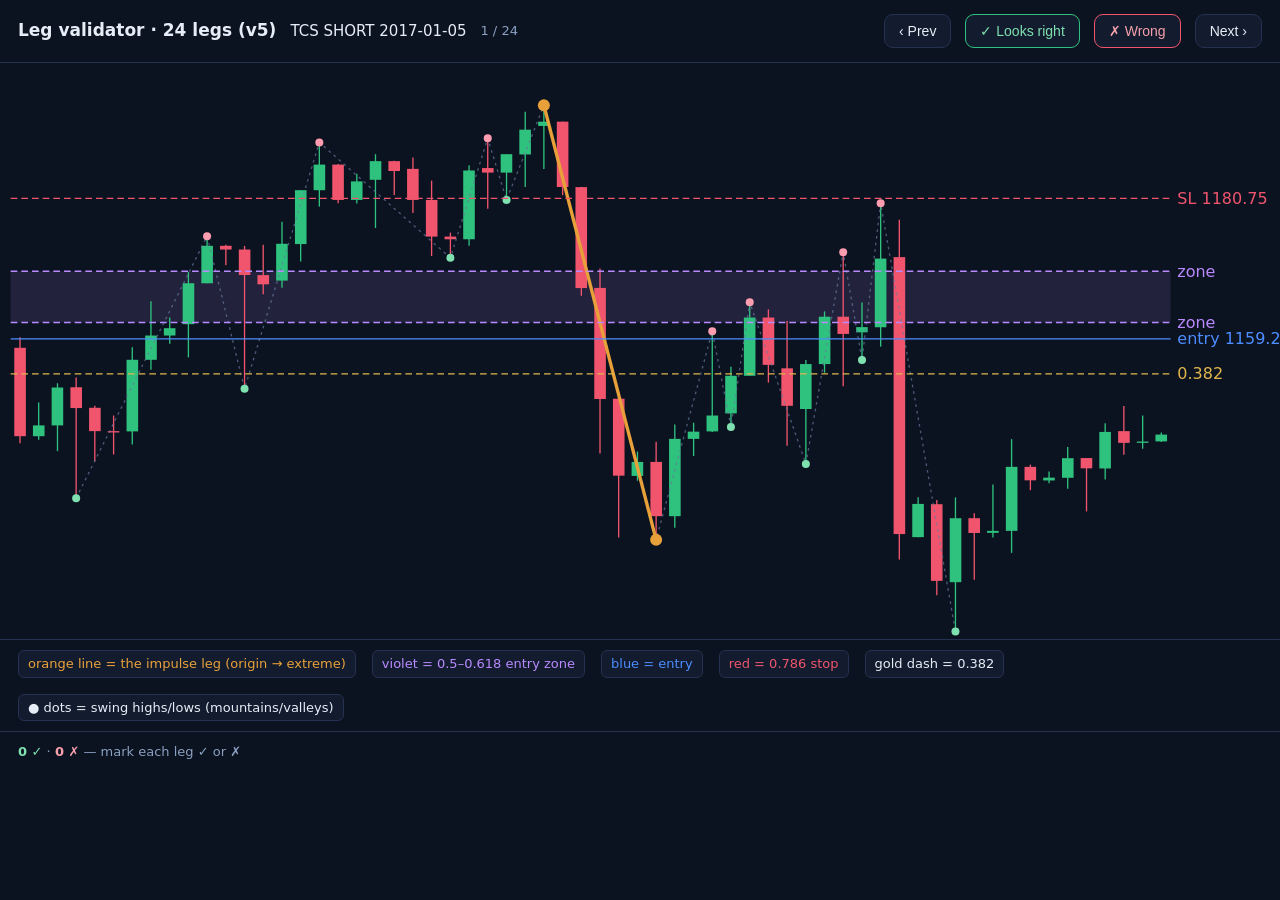
==== commit a2d4dc1c: "REVERT rebuild -> back to v5 (22/24 good). 0.618 extreme-anchor regressed too many legs in choppy ma" ====
--- a/docs/check.html
+++ b/docs/check.html
@@ -28,7 +28,7 @@
 </head>
 <body>
   <header>
-    <h1>Leg validator · REBUILD test (v6)</h1>
+    <h1>Leg validator · 24 legs (v5)</h1>
     <span id="title">loading…</span>
     <span id="counter"></span>
     <span class="spacer"></span>
@@ -118,7 +118,7 @@
     else if (e.key === "y") mark("ok"); else if (e.key === "n") mark("no");
   };
 
-  DATA = [{"title": "TCS SHORT  2017-01-05", "bars": [{"time": 1482469440, "open": 1157.88, "high": 1159.5, "low": 1143.28, "close": 1144.35}, {"time": 1482476640, "open": 1144.35, "high": 1149.5, "low": 1143.8, "close": 1146.0}, {"time": 1482483840, "open": 1146.0, "high": 1152.45, "low": 1142.05, "close": 1151.8}, {"time": 1482727740, "open": 1151.83, "high": 1153.33, "low": 1134.85, "close": 1148.65}, {"time": 1482734940, "open": 1148.7, "high": 1149.0, "low": 1140.5, "close": 1145.13}, {"time": 1482742140, "open": 1145.13, "high": 1147.5, "low": 1141.55, "close": 1145.08}, {"time": 1482813240, "open": 1145.08, "high": 1157.98, "low": 1143.05, "close": 1156.03}, {"time": 1482820440, "open": 1156.03, "high": 1165.0, "low": 1154.5, "close": 1159.75}, {"time": 1482827640, "open": 1159.75, "high": 1162.5, "low": 1158.5, "close": 1160.88}, {"time": 1482898740, "open": 1161.48, "high": 1169.48, "low": 1156.4, "close": 1167.75}, {"time": 1482905940, "open": 1167.75, "high": 1174.95, "low": 1167.75, "close": 1173.48}, {"time": 1482913140, "open": 1173.48, "high": 1173.63, "low": 1170.5, "close": 1172.9}, {"time": 1482984240, "open": 1172.9, "high": 1173.45, "low": 1151.58, "close": 1169.0}, {"time": 1482991440, "open": 1169.0, "high": 1173.65, "low": 1166.08, "close": 1167.6}, {"time": 1482998640, "open": 1168.15, "high": 1177.15, "low": 1167.05, "close": 1173.78}, {"time": 1483069740, "open": 1173.73, "high": 1181.98, "low": 1171.08, "close": 1181.98}, {"time": 1483076940, "open": 1181.98, "high": 1189.3, "low": 1179.48, "close": 1185.9}, {"time": 1483084140, "open": 1185.9, "high": 1185.98, "low": 1180.0, "close": 1180.5}, {"time": 1483091340, "open": 1180.5, "high": 1184.5, "low": 1179.95, "close": 1183.33}, {"time": 1483335240, "open": 1183.58, "high": 1187.5, "low": 1176.2, "close": 1186.43}, {"time": 1483342440, "open": 1186.43, "high": 1186.5, "low": 1181.25, "close": 1184.93}, {"time": 1483349640, "open": 1185.25, "high": 1187.0, "low": 1178.5, "close": 1180.5}, {"time": 1483420740, "open": 1180.5, "high": 1183.45, "low": 1171.9, "close": 1174.88}, {"time": 1483427940, "open": 1174.88, "high": 1175.5, "low": 1171.65, "close": 1174.48}, {"time": 1483435140, "open": 1174.48, "high": 1185.8, "low": 1173.5, "close": 1185.0}, {"time": 1483506240, "open": 1185.38, "high": 1189.95, "low": 1179.15, "close": 1184.68}, {"time": 1483513440, "open": 1184.68, "high": 1187.5, "low": 1180.5, "close": 1187.5}, {"time": 1483520640, "open": 1187.45, "high": 1194.0, "low": 1182.48, "close": 1191.25}, {"time": 1483591740, "open": 1191.83, "high": 1194.98, "low": 1185.23, "close": 1192.48}, {"time": 1483598940, "open": 1192.48, "high": 1192.5, "low": 1181.23, "close": 1182.48}, {"time": 1483606140, "open": 1182.45, "high": 1182.5, "low": 1165.83, "close": 1167.0}, {"time": 1483677240, "open": 1167.03, "high": 1170.0, "low": 1141.7, "close": 1150.03}, {"time": 1483684440, "open": 1150.08, "high": 1150.88, "low": 1128.85, "close": 1138.3}, {"time": 1483691640, "open": 1138.25, "high": 1142.0, "low": 1137.53, "close": 1140.4}, {"time": 1483935540, "open": 1140.4, "high": 1143.5, "low": 1128.5, "close": 1132.1}, {"time": 1483942740, "open": 1132.1, "high": 1146.13, "low": 1130.35, "close": 1143.93}, {"time": 1483949940, "open": 1143.93, "high": 1146.4, "low": 1141.3, "close": 1145.03}, {"time": 1484021040, "open": 1145.08, "high": 1160.4, "low": 1145.0, "close": 1147.5}, {"time": 1484028240, "open": 1147.83, "high": 1154.98, "low": 1145.75, "close": 1153.58}, {"time": 1484035440, "open": 1153.58, "high": 1164.83, "low": 1153.58, "close": 1162.5}, {"time": 1484106540, "open": 1162.5, "high": 1163.75, "low": 1152.55, "close": 1155.25}, {"time": 1484113740, "open": 1154.73, "high": 1161.98, "low": 1142.88, "close": 1149.0}, {"time": 1484120940, "open": 1148.5, "high": 1156.0, "low": 1140.1, "close": 1155.38}, {"time": 1484128140, "open": 1155.38, "high": 1163.45, "low": 1154.05, "close": 1162.63}, {"time": 1484199240, "open": 1162.63, "high": 1172.5, "low": 1152.0, "close": 1160.0}, {"time": 1484206440, "open": 1160.23, "high": 1164.78, "low": 1156.0, "close": 1161.03}, {"time": 1484213640, "open": 1161.03, "high": 1180.0, "low": 1158.05, "close": 1171.53}, {"time": 1484284740, "open": 1171.75, "high": 1177.45, "low": 1125.5, "close": 1129.38}, {"time": 1484291940, "open": 1128.9, "high": 1135.0, "low": 1128.9, "close": 1133.98}, {"time": 1484299140, "open": 1133.93, "high": 1134.58, "low": 1120.0, "close": 1122.2}, {"time": 1484543040, "open": 1122.0, "high": 1134.98, "low": 1114.48, "close": 1131.8}, {"time": 1484550240, "open": 1131.8, "high": 1132.58, "low": 1122.38, "close": 1129.53}, {"time": 1484557440, "open": 1129.55, "high": 1136.95, "low": 1128.83, "close": 1129.85}, {"time": 1484628540, "open": 1129.85, "high": 1143.9, "low": 1126.5, "close": 1139.65}, {"time": 1484635740, "open": 1139.65, "high": 1140.0, "low": 1136.08, "close": 1137.58}, {"time": 1484642940, "open": 1137.58, "high": 1138.95, "low": 1137.15, "close": 1138.0}, {"time": 1484714040, "open": 1137.98, "high": 1142.7, "low": 1136.3, "close": 1140.98}, {"time": 1484721240, "open": 1141.0, "high": 1141.0, "low": 1132.83, "close": 1139.43}, {"time": 1484728440, "open": 1139.4, "high": 1146.35, "low": 1137.73, "close": 1145.0}, {"time": 1484799540, "open": 1145.13, "high": 1148.98, "low": 1141.48, "close": 1143.33}, {"time": 1484806740, "open": 1143.33, "high": 1147.5, "low": 1142.43, "close": 1143.53}, {"time": 1484813940, "open": 1143.53, "high": 1144.9, "low": 1143.45, "close": 1144.58}], "pivots": [{"time": 1482727740, "price": 1134.85, "kind": "low"}, {"time": 1482905940, "price": 1174.95, "kind": "high"}, {"time": 1482984240, "price": 1151.58, "kind": "low"}, {"time": 1483076940, "price": 1189.3, "kind": "high"}, {"time": 1483427940, "price": 1171.65, "kind": "low"}, {"time": 1483591740, "price": 1194.98, "kind": "high"}, {"time": 1483935540, "price": 1128.5, "kind": "low"}, {"time": 1484035440, "price": 1164.83, "kind": "high"}, {"time": 1484120940, "price": 1140.1, "kind": "low"}, {"time": 1484213640, "price": 1180.0, "kind": "high"}, {"time": 1484543040, "price": 1114.48, "kind": "low"}], "legStart": {"time": 1483591740, "price": 1194.98}, "legEnd": {"time": 1483935540, "price": 1128.5}, "retr382": 1153.9, "zoneHi": 1161.74, "zoneLo": 1169.58, "prevHigh": 1189.3, "prevLow": 1171.65, "sl": 1180.75, "entry": 1159.24, "side": "short"}, {"title": "TCS SHORT  2019-09-03", "bars": [{"time": 1566283980, "open": 2190.45, "high": 2196.25, "low": 2173.5, "close": 2177.75}, {"time": 1566291180, "open": 2177.9, "high": 2205.0, "low": 2174.0, "close": 2202.85}, {"time": 1566362280, "open": 2202.85, "high": 2204.95, "low": 2182.0, "close": 2190.75}, {"time": 1566369480, "open": 2190.75, "high": 2201.5, "low": 2190.0, "close": 2193.0}, {"time": 1566376680, "open": 2193.0, "high": 2202.0, "low": 2192.45, "close": 2196.8}, {"time": 1566447780, "open": 2196.8, "high": 2198.0, "low": 2170.4, "close": 2188.35}, {"time": 1566454980, "open": 2188.35, "high": 2209.5, "low": 2187.25, "close": 2207.0}, {"time": 1566462180, "open": 2206.95, "high": 2229.8, "low": 2206.6, "close": 2228.55}, {"time": 1566533280, "open": 2228.55, "high": 2241.25, "low": 2205.1, "close": 2240.0}, {"time": 1566540480, "open": 2240.0, "high": 2259.8, "low": 2238.75, "close": 2247.85}, {"time": 1566547680, "open": 2247.8, "high": 2251.0, "low": 2237.55, "close": 2245.2}, {"time": 1566791580, "open": 2245.1, "high": 2254.9, "low": 2225.5, "close": 2228.75}, {"time": 1566798780, "open": 2228.75, "high": 2248.0, "low": 2228.35, "close": 2239.15}, {"time": 1566805980, "open": 2239.05, "high": 2272.5, "low": 2238.95, "close": 2271.5}, {"time": 1566813180, "open": 2271.75, "high": 2282.0, "low": 2268.0, "close": 2276.0}, {"time": 1566884280, "open": 2276.1, "high": 2278.0, "low": 2240.25, "close": 2249.1}, {"time": 1566891480, "open": 2249.0, "high": 2255.0, "low": 2233.0, "close": 2241.1}, {"time": 1566898680, "open": 2241.35, "high": 2244.1, "low": 2229.1, "close": 2233.4}, {"time": 1566969780, "open": 2233.35, "high": 2252.15, "low": 2230.0, "close": 2230.65}, {"time": 1566976980, "open": 2230.95, "high": 2233.75, "low": 2220.0, "close": 2222.65}, {"time": 1566984180, "open": 2222.65, "high": 2238.0, "low": 2216.05, "close": 2237.35}, {"time": 1567055280, "open": 2237.2, "high": 2245.35, "low": 2222.2, "close": 2230.65}, {"time": 1567062480, "open": 2230.5, "high": 2244.45, "low": 2225.2, "close": 2240.65}, {"time": 1567069680, "open": 2240.65, "high": 2248.2, "low": 2226.9, "close": 2238.85}, {"time": 1567140780, "open": 2239.35, "high": 2243.7, "low": 2218.0, "close": 2231.45}, {"time": 1567147980, "open": 2231.5, "high": 2248.0, "low": 2231.25, "close": 2238.0}, {"time": 1567155180, "open": 2238.4, "high": 2245.8, "low": 2231.9, "close": 2242.9}, {"time": 1567485480, "open": 2242.9, "high": 2294.85, "low": 2236.6, "close": 2288.05}, {"time": 1567492680, "open": 2288.0, "high": 2296.0, "low": 2278.25, "close": 2280.2}, {"time": 1567499880, "open": 2280.6, "high": 2282.45, "low": 2271.1, "close": 2277.3}, {"time": 1567570980, "open": 2277.3, "high": 2284.9, "low": 2237.0, "close": 2258.1}, {"time": 1567578180, "open": 2258.05, "high": 2258.1, "low": 2242.6, "close": 2253.6}, {"time": 1567585380, "open": 2253.8, "high": 2256.65, "low": 2233.0, "close": 2237.9}, {"time": 1567656480, "open": 2237.7, "high": 2253.4, "low": 2235.5, "close": 2245.65}, {"time": 1567663680, "open": 2246.0, "high": 2249.35, "low": 2235.0, "close": 2239.0}, {"time": 1567670880, "open": 2239.0, "high": 2240.9, "low": 2214.1, "close": 2214.2}, {"time": 1567741980, "open": 2214.2, "high": 2233.05, "low": 2207.35, "close": 2223.95}, {"time": 1567749180, "open": 2223.7, "high": 2226.9, "low": 2192.6, "close": 2201.3}, {"time": 1567756380, "open": 2201.25, "high": 2210.75, "low": 2196.2, "close": 2205.05}, {"time": 1567763580, "open": 2204.65, "high": 2205.6, "low": 2193.35, "close": 2199.2}, {"time": 1568007480, "open": 2199.15, "high": 2202.85, "low": 2181.7, "close": 2188.25}, {"time": 1568014680, "open": 2188.25, "high": 2194.35, "low": 2186.1, "close": 2192.55}, {"time": 1568021880, "open": 2192.6, "high": 2193.2, "low": 2180.0, "close": 2184.35}, {"time": 1568179380, "open": 2184.35, "high": 2195.0, "low": 2160.1, "close": 2162.1}, {"time": 1568186580, "open": 2162.15, "high": 2169.0, "low": 2149.7, "close": 2151.55}, {"time": 1568193780, "open": 2151.55, "high": 2157.0, "low": 2147.0, "close": 2157.0}, {"time": 1568264880, "open": 2157.0, "high": 2164.9, "low": 2140.1, "close": 2141.3}, {"time": 1568272080, "open": 2141.25, "high": 2141.65, "low": 2121.65, "close": 2126.35}, {"time": 1568279280, "open": 2126.35, "high": 2132.15, "low": 2120.35, "close": 2132.15}, {"time": 1568350380, "open": 2132.2, "high": 2157.95, "low": 2127.8, "close": 2140.0}, {"time": 1568357580, "open": 2140.0, "high": 2140.0, "low": 2120.4, "close": 2127.15}, {"time": 1568364780, "open": 2127.2, "high": 2139.0, "low": 2115.55, "close": 2137.05}, {"time": 1568608680, "open": 2137.05, "high": 2173.4, "low": 2130.65, "close": 2160.05}, {"time": 1568615880, "open": 2160.05, "high": 2162.9, "low": 2144.05, "close": 2148.3}, {"time": 1568623080, "open": 2148.3, "high": 2149.55, "low": 2126.4, "close": 2145.9}, {"time": 1568694180, "open": 2145.95, "high": 2156.55, "low": 2131.65, "close": 2134.95}, {"time": 1568701380, "open": 2134.95, "high": 2138.0, "low": 2121.6, "close": 2122.0}, {"time": 1568708580, "open": 2121.8, "high": 2128.0, "low": 2115.35, "close": 2116.1}, {"time": 1568779680, "open": 2116.2, "high": 2142.3, "low": 2105.75, "close": 2136.35}, {"time": 1568786880, "open": 2135.9, "high": 2141.05, "low": 2121.9, "close": 2136.8}, {"time": 1568794080, "open": 2136.85, "high": 2141.75, "low": 2130.35, "close": 2135.0}, {"time": 1568865240, "open": 2135.0, "high": 2142.9, "low": 2113.6, "close": 2116.95}, {"time": 1568872440, "open": 2116.95, "high": 2118.6, "low": 2091.1, "close": 2100.0}, {"time": 1568879640, "open": 2100.0, "high": 2103.0, "low": 2093.0, "close": 2100.05}, {"time": 1568886840, "open": 2100.05, "high": 2108.5, "low": 2096.0, "close": 2097.1}, {"time": 1568957940, "open": 2097.15, "high": 2129.4, "low": 2085.1, "close": 2124.05}, {"time": 1568965140, "open": 2125.0, "high": 2125.0, "low": 2067.2, "close": 2082.0}, {"time": 1568972340, "open": 2082.45, "high": 2083.9, "low": 2068.4, "close": 2069.05}, {"time": 1569216240, "open": 2068.65, "high": 2099.0, "low": 1975.0, "close": 2015.05}, {"time": 1569223440, "open": 2015.0, "high": 2016.0, "low": 1995.0, "close": 2011.4}, {"time": 1569230640, "open": 2011.75, "high": 2022.35, "low": 2008.8, "close": 2020.55}, {"time": 1569302580, "open": 2021.0, "high": 2057.0, "low": 2010.1, "close": 2050.6}, {"time": 1569309780, "open": 2050.6, "high": 2060.5, "low": 2041.6, "close": 2045.4}, {"time": 1569316980, "open": 2045.3, "high": 2052.5, "low": 2035.2, "close": 2046.15}, {"time": 1569388080, "open": 2046.15, "high": 2076.4, "low": 2041.0, "close": 2067.45}, {"time": 1569395280, "open": 2067.45, "high": 2087.9, "low": 2063.6, "close": 2083.95}, {"time": 1569402480, "open": 2083.95, "high": 2092.0, "low": 2080.0, "close": 2090.75}, {"time": 1569473580, "open": 2090.75, "high": 2107.0, "low": 2063.0, "close": 2072.75}, {"time": 1569480780, "open": 2072.15, "high": 2084.95, "low": 2066.9, "close": 2084.35}, {"time": 1569487980, "open": 2084.35, "high": 2088.0, "low": 2072.6, "close": 2080.45}, {"time": 1569559080, "open": 2080.15, "high": 2092.1, "low": 2059.35, "close": 2064.25}, {"time": 1569566280, "open": 2064.25, "high": 2074.5, "low": 2062.0, "close": 2064.2}, {"time": 1569573480, "open": 2064.35, "high": 2069.8, "low": 2060.05, "close": 2060.9}, {"time": 1569817380, "open": 2060.9, "high": 2088.5, "low": 2051.4, "close": 2076.4}, {"time": 1569824580, "open": 2076.4, "high": 2087.1, "low": 2075.1, "close": 2085.0}, {"time": 1569831780, "open": 2085.0, "high": 2100.0, "low": 2084.0, "close": 2098.65}, {"time": 1569902880, "open": 2098.65, "high": 2103.6, "low": 2071.55, "close": 2075.65}, {"time": 1569910080, "open": 2075.55, "high": 2076.0, "low": 2053.95, "close": 2055.5}, {"time": 1569917280, "open": 2055.5, "high": 2062.0, "low": 2042.3, "close": 2045.2}, {"time": 1570074780, "open": 2045.2, "high": 2075.05, "low": 2039.7, "close": 2071.75}, {"time": 1570081980, "open": 2072.0, "high": 2081.15, "low": 2061.3, "close": 2070.75}, {"time": 1570089180, "open": 2070.8, "high": 2076.5, "low": 2052.35, "close": 2066.65}, {"time": 1570096380, "open": 2066.65, "high": 2072.0, "low": 2051.4, "close": 2056.0}, {"time": 1570167480, "open": 2056.05, "high": 2087.8, "low": 2052.0, "close": 2083.25}, {"time": 1570174680, "open": 2083.25, "high": 2085.9, "low": 2071.95, "close": 2081.0}, {"time": 1570181880, "open": 2081.0, "high": 2086.65, "low": 2076.05, "close": 2080.0}, {"time": 1570425780, "open": 2079.65, "high": 2094.3, "low": 2051.0, "close": 2067.5}, {"time": 1570432980, "open": 2067.3, "high": 2074.4, "low": 2052.7, "close": 2068.35}, {"time": 1570440180, "open": 2068.35, "high": 2070.6, "low": 2057.75, "close": 2059.45}, {"time": 1570597680, "open": 2059.4, "high": 2061.0, "low": 2015.5, "close": 2022.7}, {"time": 1570604880, "open": 2022.7, "high": 2032.85, "low": 2021.5, "close": 2023.05}, {"time": 1570612080, "open": 2023.05, "high": 2037.05, "low": 2020.25, "close": 2030.0}, {"time": 1570683180, "open": 2030.0, "high": 2038.95, "low": 2008.05, "close": 2013.65}, {"time": 1570690380, "open": 2013.55, "high": 2024.7, "low": 2009.2, "close": 2017.1}, {"time": 1570697580, "open": 2017.6, "high": 2017.6, "low": 1998.0, "close": 2011.55}, {"time": 1570768680, "open": 2012.05, "high": 2020.0, "low": 1929.3, "close": 1950.3}, {"time": 1570775880, "open": 1950.5, "high": 1981.8, "low": 1948.05, "close": 1980.75}, {"time": 1570783080, "open": 1980.75, "high": 1994.6, "low": 1974.3, "close": 1985.0}, {"time": 1571026980, "open": 1985.0, "high": 1999.0, "low": 1968.25, "close": 1992.5}, {"time": 1571034180, "open": 1992.5, "high": 2027.0, "low": 1991.65, "close": 2023.5}, {"time": 1571041380, "open": 2023.7, "high": 2032.5, "low": 2016.65, "close": 2023.45}, {"time": 1571112480, "open": 2023.6, "high": 2044.85, "low": 2020.0, "close": 2037.7}, {"time": 1571119680, "open": 2038.0, "high": 2046.9, "low": 2035.0, "close": 2041.95}, {"time": 1571126880, "open": 2041.6, "high": 2042.0, "low": 2036.35, "close": 2036.4}, {"time": 1571197980, "open": 2036.2, "high": 2050.0, "low": 2035.0, "close": 2045.25}, {"time": 1571205180, "open": 2045.25, "high": 2045.3, "low": 2016.0, "close": 2025.55}, {"time": 1571212380, "open": 2025.6, "high": 2027.35, "low": 2020.3, "close": 2024.2}, {"time": 1571219580, "open": 2024.3, "high": 2051.85, "low": 2018.1, "close": 2050.55}, {"time": 1571290680, "open": 2050.5, "high": 2056.0, "low": 2000.0, "close": 2010.9}, {"time": 1571297880, "open": 2010.6, "high": 2024.9, "low": 2004.25, "close": 2022.5}, {"time": 1571305080, "open": 2023.0, "high": 2038.0, "low": 2020.4, "close": 2031.5}, {"time": 1571376180, "open": 2031.7, "high": 2046.0, "low": 2025.0, "close": 2046.0}, {"time": 1571383380, "open": 2045.95, "high": 2058.0, "low": 2042.3, "close": 2044.4}, {"time": 1571390580, "open": 2044.9, "high": 2046.6, "low": 2041.1, "close": 2045.1}, {"time": 1571720880, "open": 2045.05, "high": 2109.95, "low": 2044.0, "close": 2074.95}, {"time": 1571728080, "open": 2074.95, "high": 2076.0, "low": 2052.05, "close": 2053.75}, {"time": 1571735280, "open": 2053.75, "high": 2055.4, "low": 2042.1, "close": 2047.05}, {"time": 1571806380, "open": 2047.05, "high": 2079.05, "low": 2040.45, "close": 2066.0}, {"time": 1571813580, "open": 2065.9, "high": 2069.95, "low": 2052.55, "close": 2065.65}, {"time": 1571820780, "open": 2065.65, "high": 2083.85, "low": 2063.6, "close": 2071.4}, {"time": 1571891880, "open": 2071.4, "high": 2098.85, "low": 2061.35, "close": 2069.75}, {"time": 1571899080, "open": 2069.4, "high": 2074.0, "low": 2061.45, "close": 2069.0}, {"time": 1571906280, "open": 2069.0, "high": 2079.0, "low": 2065.0, "close": 2072.0}], "pivots": [{"time": 1566813180, "price": 2282.0, "kind": "high"}, {"time": 1566984180, "price": 2216.05, "kind": "low"}, {"time": 1567492680, "price": 2296.0, "kind": "high"}, {"time": 1569216240, "price": 1975.0, "kind": "low"}, {"time": 1569473580, "price": 2107.0, "kind": "high"}, {"time": 1569817380, "price": 2051.4, "kind": "low"}, {"time": 1569902880, "price": 2103.6, "kind": "high"}, {"time": 1570074780, "price": 2039.7, "kind": "low"}, {"time": 1570425780, "price": 2094.3, "kind": "high"}, {"time": 1570768680, "price": 1929.3, "kind": "low"}, {"time": 1571290680, "price": 2056.0, "kind": "high"}, {"time": 1571297880, "price": 2004.25, "kind": "low"}, {"time": 1571720880, "price": 2109.95, "kind": "high"}, {"time": 1571806380, "price": 2040.45, "kind": "low"}], "legStart": {"time": 1567492680, "price": 2296.0}, "legEnd": {"time": 1570768680, "price": 1929.3}, "retr382": 2069.38, "zoneHi": 2112.65, "zoneLo": 2155.92, "prevHigh": 2282.0, "prevLow": 2216.05, "sl": 2217.53, "entry": 2069.55, "side": "short"}, {"title": "TCS SHORT  2021-04-09", "bars": [{"time": 1616651700, "open": 3119.9, "high": 3130.5, "low": 3071.0, "close": 3096.6}, {"time": 1616658900, "open": 3096.9, "high": 3110.0, "low": 3081.0, "close": 3091.95}, {"time": 1616666100, "open": 3092.0, "high": 3104.95, "low": 3050.0, "close": 3072.95}, {"time": 1616737200, "open": 3073.5, "high": 3092.2, "low": 3043.95, "close": 3060.45}, {"time": 1616744400, "open": 3058.0, "high": 3117.85, "low": 3052.2, "close": 3107.0}, {"time": 1616751600, "open": 3107.05, "high": 3116.9, "low": 3055.0, "close": 3066.15}, {"time": 1617081900, "open": 3066.2, "high": 3149.5, "low": 3060.15, "close": 3144.95}, {"time": 1617089100, "open": 3144.95, "high": 3149.7, "low": 3125.5, "close": 3142.15}, {"time": 1617096300, "open": 3142.15, "high": 3188.45, "low": 3140.0, "close": 3183.5}, {"time": 1617167400, "open": 3184.65, "high": 3186.2, "low": 3132.1, "close": 3164.0}, {"time": 1617174600, "open": 3164.1, "high": 3199.0, "low": 3162.1, "close": 3181.0}, {"time": 1617181800, "open": 3181.7, "high": 3205.0, "low": 3178.85, "close": 3186.9}, {"time": 1617252900, "open": 3186.85, "high": 3215.0, "low": 3166.0, "close": 3187.2}, {"time": 1617260100, "open": 3186.15, "high": 3188.7, "low": 3156.1, "close": 3159.15}, {"time": 1617267300, "open": 3159.15, "high": 3179.0, "low": 3145.0, "close": 3163.95}, {"time": 1617597600, "open": 3164.1, "high": 3215.0, "low": 3151.15, "close": 3186.65}, {"time": 1617604800, "open": 3186.1, "high": 3203.15, "low": 3170.0, "close": 3199.0}, {"time": 1617612000, "open": 3199.0, "high": 3239.5, "low": 3192.15, "close": 3236.05}, {"time": 1617683100, "open": 3236.65, "high": 3275.0, "low": 3230.0, "close": 3254.5}, {"time": 1617690300, "open": 3254.4, "high": 3263.4, "low": 3242.2, "close": 3251.3}, {"time": 1617697500, "open": 3252.0, "high": 3255.4, "low": 3233.4, "close": 3245.6}, {"time": 1617768600, "open": 3245.45, "high": 3270.0, "low": 3238.15, "close": 3245.0}, {"time": 1617775800, "open": 3244.2, "high": 3253.6, "low": 3234.85, "close": 3249.7}, {"time": 1617783000, "open": 3250.25, "high": 3273.95, "low": 3244.0, "close": 3253.0}, {"time": 1617854100, "open": 3253.0, "high": 3303.0, "low": 3247.0, "close": 3298.05}, {"time": 1617861300, "open": 3297.0, "high": 3335.0, "low": 3292.0, "close": 3316.95}, {"time": 1617868500, "open": 3316.3, "high": 3329.0, "low": 3312.65, "close": 3318.0}, {"time": 1617875700, "open": 3317.95, "high": 3325.0, "low": 3296.4, "close": 3314.1}, {"time": 1617946800, "open": 3314.15, "high": 3354.0, "low": 3308.5, "close": 3326.05}, {"time": 1617954000, "open": 3326.0, "high": 3341.0, "low": 3319.05, "close": 3333.45}, {"time": 1617961200, "open": 3333.7, "high": 3344.9, "low": 3316.0, "close": 3319.65}, {"time": 1618205100, "open": 3318.5, "high": 3337.85, "low": 3240.35, "close": 3271.35}, {"time": 1618212300, "open": 3271.4, "high": 3295.8, "low": 3253.8, "close": 3266.35}, {"time": 1618219500, "open": 3267.0, "high": 3290.9, "low": 3259.5, "close": 3264.25}, {"time": 1618290600, "open": 3264.95, "high": 3269.2, "low": 3100.0, "close": 3135.2}, {"time": 1618297800, "open": 3133.8, "high": 3136.0, "low": 3083.1, "close": 3092.45}, {"time": 1618305000, "open": 3092.45, "high": 3098.0, "low": 3073.05, "close": 3092.85}, {"time": 1618462500, "open": 3092.85, "high": 3165.15, "low": 3080.0, "close": 3147.8}, {"time": 1618469700, "open": 3147.8, "high": 3172.0, "low": 3146.0, "close": 3161.8}, {"time": 1618476900, "open": 3161.8, "high": 3190.45, "low": 3153.9, "close": 3182.95}, {"time": 1618548000, "open": 3183.0, "high": 3245.0, "low": 3182.4, "close": 3208.35}, {"time": 1618555200, "open": 3209.8, "high": 3223.85, "low": 3190.4, "close": 3195.3}, {"time": 1618562400, "open": 3195.85, "high": 3205.4, "low": 3189.0, "close": 3200.0}, {"time": 1618806300, "open": 3199.9, "high": 3204.9, "low": 3135.2, "close": 3143.9}, {"time": 1618813500, "open": 3145.0, "high": 3182.0, "low": 3143.0, "close": 3157.15}, {"time": 1618820700, "open": 3156.9, "high": 3189.0, "low": 3148.1, "close": 3175.05}, {"time": 1618891800, "open": 3175.1, "high": 3225.0, "low": 3145.1, "close": 3148.0}, {"time": 1618899000, "open": 3148.8, "high": 3158.9, "low": 3126.5, "close": 3136.0}, {"time": 1618906200, "open": 3136.0, "high": 3151.45, "low": 3132.0, "close": 3150.0}, {"time": 1619063700, "open": 3150.0, "high": 3157.0, "low": 3105.75, "close": 3116.85}, {"time": 1619070900, "open": 3116.8, "high": 3138.25, "low": 3110.05, "close": 3125.85}, {"time": 1619078100, "open": 3125.75, "high": 3130.0, "low": 3120.0, "close": 3122.7}, {"time": 1619085300, "open": 3120.0, "high": 3128.3, "low": 3111.5, "close": 3118.1}, {"time": 1619156400, "open": 3119.0, "high": 3124.9, "low": 3092.0, "close": 3111.25}, {"time": 1619163600, "open": 3111.25, "high": 3119.0, "low": 3100.0, "close": 3110.1}, {"time": 1619170800, "open": 3110.1, "high": 3114.0, "low": 3095.0, "close": 3110.25}, {"time": 1619414700, "open": 3110.0, "high": 3152.4, "low": 3097.15, "close": 3135.8}, {"time": 1619421900, "open": 3135.8, "high": 3144.9, "low": 3110.0, "close": 3113.65}, {"time": 1619429100, "open": 3113.7, "high": 3131.7, "low": 3088.4, "close": 3095.85}, {"time": 1619500200, "open": 3095.85, "high": 3133.25, "low": 3092.8, "close": 3115.65}, {"time": 1619507400, "open": 3115.65, "high": 3121.0, "low": 3111.9, "close": 3116.7}, {"time": 1619514600, "open": 3116.7, "high": 3129.0, "low": 3108.0, "close": 3126.25}, {"time": 1619585700, "open": 3126.55, "high": 3150.85, "low": 3116.0, "close": 3122.0}, {"time": 1619592900, "open": 3122.0, "high": 3129.85, "low": 3112.0, "close": 3120.0}, {"time": 1619600100, "open": 3120.05, "high": 3126.65, "low": 3115.05, "close": 3124.95}, {"time": 1619671200, "open": 3124.95, "high": 3157.3, "low": 3118.45, "close": 3146.6}, {"time": 1619678400, "open": 3146.6, "high": 3149.0, "low": 3121.0, "close": 3122.15}, {"time": 1619685600, "open": 3122.9, "high": 3128.45, "low": 3117.0, "close": 3125.0}, {"time": 1619756700, "open": 3125.5, "high": 3132.05, "low": 3092.95, "close": 3114.5}, {"time": 1619763900, "open": 3114.5, "high": 3123.0, "low": 3097.2, "close": 3108.8}, {"time": 1619771100, "open": 3107.55, "high": 3108.45, "low": 3085.1, "close": 3096.55}, {"time": 1620015000, "open": 3096.55, "high": 3097.8, "low": 3005.0, "close": 3027.0}, {"time": 1620022200, "open": 3027.95, "high": 3050.0, "low": 3022.85, "close": 3042.05}, {"time": 1620029400, "open": 3042.1, "high": 3054.75, "low": 3035.0, "close": 3045.05}, {"time": 1620100500, "open": 3045.05, "high": 3065.0, "low": 3030.15, "close": 3060.0}, {"time": 1620107700, "open": 3060.0, "high": 3066.9, "low": 3039.2, "close": 3053.8}, {"time": 1620114900, "open": 3053.6, "high": 3090.0, "low": 3052.35, "close": 3071.0}, {"time": 1620122100, "open": 3070.85, "high": 3079.95, "low": 3035.0, "close": 3052.6}, {"time": 1620193200, "open": 3053.6, "high": 3083.0, "low": 3045.2, "close": 3077.8}, {"time": 1620200400, "open": 3077.75, "high": 3098.0, "low": 3070.05, "close": 3090.1}, {"time": 1620207600, "open": 3090.1, "high": 3098.45, "low": 3083.8, "close": 3093.6}, {"time": 1620278700, "open": 3093.05, "high": 3111.3, "low": 3074.05, "close": 3102.7}, {"time": 1620285900, "open": 3102.95, "high": 3120.0, "low": 3098.0, "close": 3117.4}, {"time": 1620293100, "open": 3118.45, "high": 3133.8, "low": 3105.5, "close": 3105.7}, {"time": 1620364200, "open": 3106.75, "high": 3159.85, "low": 3100.05, "close": 3152.85}, {"time": 1620371400, "open": 3152.85, "high": 3155.0, "low": 3111.8, "close": 3120.6}, {"time": 1620378600, "open": 3120.6, "high": 3135.0, "low": 3115.35, "close": 3132.15}, {"time": 1620622500, "open": 3132.15, "high": 3164.0, "low": 3127.75, "close": 3145.45}, {"time": 1620629700, "open": 3146.0, "high": 3155.0, "low": 3125.1, "close": 3139.3}, {"time": 1620636900, "open": 3139.35, "high": 3154.45, "low": 3136.0, "close": 3153.65}, {"time": 1620708000, "open": 3153.55, "high": 3153.65, "low": 3092.0, "close": 3101.05}, {"time": 1620715200, "open": 3101.05, "high": 3119.6, "low": 3097.05, "close": 3112.9}, {"time": 1620722400, "open": 3112.9, "high": 3117.0, "low": 3103.0, "close": 3114.3}, {"time": 1620793500, "open": 3115.2, "high": 3128.0, "low": 3086.5, "close": 3092.55}, {"time": 1620800700, "open": 3092.25, "high": 3094.1, "low": 3070.6, "close": 3074.35}, {"time": 1620807900, "open": 3074.35, "high": 3097.45, "low": 3073.1, "close": 3093.0}, {"time": 1620965400, "open": 3092.9, "high": 3097.95, "low": 3040.4, "close": 3050.0}, {"time": 1620972600, "open": 3050.2, "high": 3064.85, "low": 3046.9, "close": 3050.55}, {"time": 1620979800, "open": 3050.5, "high": 3058.8, "low": 3041.0, "close": 3050.7}], "pivots": [{"time": 1616737200, "price": 3043.95, "kind": "low"}, {"time": 1617252900, "price": 3215.0, "kind": "high"}, {"time": 1617267300, "price": 3145.0, "kind": "low"}, {"time": 1617946800, "price": 3354.0, "kind": "high"}, {"time": 1618305000, "price": 3073.05, "kind": "low"}, {"time": 1618548000, "price": 3245.0, "kind": "high"}, {"time": 1618806300, "price": 3135.2, "kind": "low"}, {"time": 1618891800, "price": 3225.0, "kind": "high"}, {"time": 1619156400, "price": 3092.0, "kind": "low"}, {"time": 1619414700, "price": 3152.4, "kind": "high"}, {"time": 1619429100, "price": 3088.4, "kind": "low"}, {"time": 1619671200, "price": 3157.3, "kind": "high"}, {"time": 1620015000, "price": 3005.0, "kind": "low"}, {"time": 1620114900, "price": 3090.0, "kind": "high"}, {"time": 1620122100, "price": 3035.0, "kind": "low"}, {"time": 1620622500, "price": 3164.0, "kind": "high"}], "legStart": {"time": 1617946800, "price": 3354.0}, "legEnd": {"time": 1620015000, "price": 3005.0}, "retr382": 3138.32, "zoneHi": 3179.5, "zoneLo": 3220.68, "prevHigh": 3215.0, "prevLow": 3145.0, "sl": 3279.31, "entry": 3149.08, "side": "short"}, {"title": "TCS SHORT  2023-10-09", "bars": [{"time": 1695621660, "open": 3582.6, "high": 3592.9, "low": 3558.65, "close": 3565.1}, {"time": 1695628860, "open": 3565.15, "high": 3591.0, "low": 3565.0, "close": 3585.25}, {"time": 1695699960, "open": 3585.25, "high": 3586.0, "low": 3555.8, "close": 3560.5}, {"time": 1695707160, "open": 3560.0, "high": 3566.45, "low": 3536.0, "close": 3553.0}, {"time": 1695714360, "open": 3553.0, "high": 3572.8, "low": 3551.0, "close": 3557.95}, {"time": 1695721560, "open": 3557.95, "high": 3588.95, "low": 3555.7, "close": 3587.5}, {"time": 1695792660, "open": 3587.5, "high": 3594.95, "low": 3555.7, "close": 3578.25}, {"time": 1695799860, "open": 3578.25, "high": 3614.0, "low": 3574.8, "close": 3595.15}, {"time": 1695807060, "open": 3594.5, "high": 3608.1, "low": 3584.6, "close": 3593.3}, {"time": 1695878160, "open": 3593.25, "high": 3602.8, "low": 3573.2, "close": 3578.45}, {"time": 1695885360, "open": 3578.45, "high": 3580.0, "low": 3543.0, "close": 3545.0}, {"time": 1695892560, "open": 3545.0, "high": 3556.5, "low": 3538.2, "close": 3546.7}, {"time": 1695963660, "open": 3547.45, "high": 3556.75, "low": 3505.55, "close": 3510.3}, {"time": 1695970860, "open": 3510.3, "high": 3564.95, "low": 3510.3, "close": 3560.0}, {"time": 1695978060, "open": 3559.35, "high": 3568.45, "low": 3542.4, "close": 3556.45}, {"time": 1696308360, "open": 3556.5, "high": 3560.55, "low": 3480.1, "close": 3486.5}, {"time": 1696315560, "open": 3486.5, "high": 3515.0, "low": 3485.0, "close": 3510.05}, {"time": 1696322760, "open": 3510.05, "high": 3526.9, "low": 3500.2, "close": 3500.7}, {"time": 1696393860, "open": 3500.7, "high": 3520.0, "low": 3477.3, "close": 3478.25}, {"time": 1696401060, "open": 3478.25, "high": 3496.1, "low": 3477.95, "close": 3491.35}, {"time": 1696408260, "open": 3491.35, "high": 3498.0, "low": 3487.4, "close": 3492.75}, {"time": 1696479360, "open": 3492.45, "high": 3594.45, "low": 3489.9, "close": 3589.9}, {"time": 1696486560, "open": 3589.15, "high": 3624.0, "low": 3580.8, "close": 3588.5}, {"time": 1696493760, "open": 3588.55, "high": 3590.5, "low": 3567.3, "close": 3583.75}, {"time": 1696564860, "open": 3583.8, "high": 3607.8, "low": 3581.1, "close": 3594.7}, {"time": 1696572060, "open": 3594.7, "high": 3599.0, "low": 3575.05, "close": 3591.4}, {"time": 1696579260, "open": 3591.4, "high": 3611.6, "low": 3590.1, "close": 3606.8}, {"time": 1696823160, "open": 3607.0, "high": 3659.0, "low": 3597.0, "close": 3643.0}, {"time": 1696830360, "open": 3643.3, "high": 3679.0, "low": 3631.05, "close": 3659.5}, {"time": 1696837560, "open": 3660.0, "high": 3665.0, "low": 3650.15, "close": 3655.2}, {"time": 1696844760, "open": 3655.0, "high": 3667.4, "low": 3633.75, "close": 3640.5}, {"time": 1696915860, "open": 3640.55, "high": 3648.0, "low": 3601.35, "close": 3620.7}, {"time": 1696923060, "open": 3620.95, "high": 3629.95, "low": 3619.4, "close": 3625.85}, {"time": 1696930260, "open": 3625.85, "high": 3636.5, "low": 3623.3, "close": 3627.15}, {"time": 1697001360, "open": 3627.05, "high": 3650.0, "low": 3621.0, "close": 3647.3}, {"time": 1697008560, "open": 3646.1, "high": 3648.0, "low": 3607.0, "close": 3613.9}, {"time": 1697015760, "open": 3614.45, "high": 3626.75, "low": 3613.8, "close": 3619.8}, {"time": 1697086860, "open": 3619.8, "high": 3624.0, "low": 3546.0, "close": 3549.95}, {"time": 1697094060, "open": 3548.95, "high": 3559.9, "low": 3545.4, "close": 3556.55}, {"time": 1697101260, "open": 3556.3, "high": 3557.0, "low": 3546.05, "close": 3550.95}, {"time": 1697172360, "open": 3550.95, "high": 3568.1, "low": 3525.0, "close": 3552.45}, {"time": 1697179560, "open": 3552.75, "high": 3577.0, "low": 3546.05, "close": 3566.5}, {"time": 1697186760, "open": 3566.5, "high": 3569.55, "low": 3561.0, "close": 3565.4}, {"time": 1697430660, "open": 3565.4, "high": 3575.95, "low": 3536.65, "close": 3540.35}, {"time": 1697437860, "open": 3540.75, "high": 3552.0, "low": 3538.5, "close": 3541.25}, {"time": 1697445060, "open": 3541.25, "high": 3541.9, "low": 3531.0, "close": 3533.0}, {"time": 1697516160, "open": 3532.95, "high": 3534.95, "low": 3515.7, "close": 3526.9}, {"time": 1697523360, "open": 3526.7, "high": 3531.0, "low": 3518.0, "close": 3519.3}, {"time": 1697530560, "open": 3519.1, "high": 3523.9, "low": 3511.0, "close": 3516.45}, {"time": 1697601660, "open": 3516.45, "high": 3519.95, "low": 3503.35, "close": 3512.45}, {"time": 1697608860, "open": 3512.4, "high": 3522.7, "low": 3508.2, "close": 3514.0}, {"time": 1697616060, "open": 3513.9, "high": 3514.0, "low": 3488.0, "close": 3496.7}, {"time": 1697687160, "open": 3496.7, "high": 3504.1, "low": 3463.15, "close": 3464.5}, {"time": 1697694360, "open": 3464.55, "high": 3467.9, "low": 3451.9, "close": 3460.0}, {"time": 1697701560, "open": 3459.1, "high": 3475.4, "low": 3455.0, "close": 3464.8}, {"time": 1697708760, "open": 3464.1, "high": 3468.1, "low": 3455.0, "close": 3455.4}, {"time": 1697779860, "open": 3455.35, "high": 3482.75, "low": 3444.05, "close": 3479.95}, {"time": 1697787060, "open": 3479.95, "high": 3498.5, "low": 3478.55, "close": 3493.95}, {"time": 1697794260, "open": 3493.5, "high": 3496.2, "low": 3480.0, "close": 3494.2}, {"time": 1698038160, "open": 3494.25, "high": 3499.5, "low": 3453.0, "close": 3453.6}, {"time": 1698045360, "open": 3453.6, "high": 3460.4, "low": 3436.0, "close": 3438.85}, {"time": 1698052560, "open": 3439.0, "high": 3444.9, "low": 3426.0, "close": 3426.4}, {"time": 1698210060, "open": 3427.05, "high": 3427.8, "low": 3390.5, "close": 3411.75}, {"time": 1698217260, "open": 3411.75, "high": 3413.55, "low": 3393.3, "close": 3395.9}, {"time": 1698224460, "open": 3395.6, "high": 3402.0, "low": 3377.2, "close": 3395.0}, {"time": 1698295560, "open": 3394.8, "high": 3400.5, "low": 3351.5, "close": 3353.1}, {"time": 1698302760, "open": 3353.1, "high": 3355.4, "low": 3333.0, "close": 3342.4}, {"time": 1698309960, "open": 3342.0, "high": 3349.55, "low": 3331.0, "close": 3345.6}, {"time": 1698381060, "open": 3345.6, "high": 3358.85, "low": 3330.0, "close": 3347.0}, {"time": 1698388260, "open": 3347.0, "high": 3358.7, "low": 3339.85, "close": 3354.2}, {"time": 1698395460, "open": 3354.4, "high": 3362.0, "low": 3345.0, "close": 3356.95}, {"time": 1698639360, "open": 3356.8, "high": 3370.0, "low": 3333.75, "close": 3357.9}, {"time": 1698646560, "open": 3357.9, "high": 3382.85, "low": 3353.25, "close": 3378.0}, {"time": 1698653760, "open": 3377.3, "high": 3379.6, "low": 3361.3, "close": 3373.1}, {"time": 1698724860, "open": 3373.15, "high": 3399.0, "low": 3366.7, "close": 3370.95}, {"time": 1698732060, "open": 3370.95, "high": 3371.45, "low": 3350.05, "close": 3356.0}, {"time": 1698739260, "open": 3356.0, "high": 3375.6, "low": 3355.0, "close": 3371.3}, {"time": 1698810360, "open": 3371.3, "high": 3378.0, "low": 3345.15, "close": 3351.9}, {"time": 1698817560, "open": 3350.7, "high": 3371.6, "low": 3350.3, "close": 3358.35}, {"time": 1698824760, "open": 3358.35, "high": 3359.95, "low": 3342.2, "close": 3343.05}, {"time": 1698831960, "open": 3343.05, "high": 3350.0, "low": 3332.0, "close": 3332.25}, {"time": 1698903060, "open": 3332.25, "high": 3373.8, "low": 3311.1, "close": 3363.5}, {"time": 1698910260, "open": 3363.5, "high": 3375.95, "low": 3362.4, "close": 3369.3}, {"time": 1698917460, "open": 3368.85, "high": 3372.65, "low": 3360.7, "close": 3361.55}, {"time": 1698988560, "open": 3361.6, "high": 3387.9, "low": 3357.1, "close": 3368.0}, {"time": 1698995760, "open": 3367.85, "high": 3372.0, "low": 3358.05, "close": 3366.45}, {"time": 1699002960, "open": 3367.25, "high": 3368.5, "low": 3355.3, "close": 3357.35}, {"time": 1699246860, "open": 3357.25, "high": 3378.9, "low": 3344.3, "close": 3377.4}, {"time": 1699254060, "open": 3377.8, "high": 3377.9, "low": 3365.15, "close": 3367.9}, {"time": 1699261260, "open": 3367.8, "high": 3377.45, "low": 3367.0, "close": 3377.1}, {"time": 1699332360, "open": 3377.05, "high": 3402.8, "low": 3370.6, "close": 3400.0}, {"time": 1699339560, "open": 3400.0, "high": 3404.15, "low": 3370.4, "close": 3376.0}, {"time": 1699346760, "open": 3376.0, "high": 3381.0, "low": 3366.0, "close": 3376.7}, {"time": 1699417860, "open": 3376.05, "high": 3394.95, "low": 3368.0, "close": 3394.65}, {"time": 1699425060, "open": 3394.9, "high": 3401.95, "low": 3388.0, "close": 3393.7}, {"time": 1699432260, "open": 3393.7, "high": 3395.0, "low": 3384.95, "close": 3389.0}, {"time": 1699503360, "open": 3388.9, "high": 3391.5, "low": 3373.25, "close": 3381.75}, {"time": 1699510560, "open": 3381.75, "high": 3389.45, "low": 3372.7, "close": 3374.1}, {"time": 1699517760, "open": 3374.15, "high": 3376.0, "low": 3366.0, "close": 3368.0}, {"time": 1699588860, "open": 3368.0, "high": 3368.1, "low": 3330.3, "close": 3333.85}, {"time": 1699596060, "open": 3333.85, "high": 3344.35, "low": 3324.85, "close": 3326.15}, {"time": 1699603260, "open": 3326.15, "high": 3334.5, "low": 3322.35, "close": 3330.0}, {"time": 1699793160, "open": 3330.0, "high": 3359.0, "low": 3324.7, "close": 3351.3}, {"time": 1699850760, "open": 3351.3, "high": 3359.0, "low": 3335.0, "close": 3346.15}, {"time": 1699857960, "open": 3346.15, "high": 3348.5, "low": 3328.1, "close": 3329.8}, {"time": 1699865160, "open": 3329.8, "high": 3335.75, "low": 3327.0, "close": 3334.15}, {"time": 1700022660, "open": 3333.6, "high": 3392.2, "low": 3329.0, "close": 3390.75}, {"time": 1700029860, "open": 3390.75, "high": 3394.45, "low": 3377.0, "close": 3378.1}, {"time": 1700037060, "open": 3378.25, "high": 3398.0, "low": 3373.05, "close": 3394.65}], "pivots": [{"time": 1695707160, "price": 3536.0, "kind": "low"}, {"time": 1695799860, "price": 3614.0, "kind": "high"}, {"time": 1695963660, "price": 3505.55, "kind": "low"}, {"time": 1695978060, "price": 3568.45, "kind": "high"}, {"time": 1696393860, "price": 3477.3, "kind": "low"}, {"time": 1696486560, "price": 3624.0, "kind": "high"}, {"time": 1696493760, "price": 3567.3, "kind": "low"}, {"time": 1696830360, "price": 3679.0, "kind": "high"}, {"time": 1698903060, "price": 3311.1, "kind": "low"}], "legStart": {"time": 1696830360, "price": 3679.0}, "legEnd": {"time": 1698903060, "price": 3311.1}, "retr382": 3451.64, "zoneHi": 3495.05, "zoneLo": 3538.46, "prevHigh": 3624.0, "prevLow": 3567.3, "sl": 3600.27, "entry": 3500.95, "side": "short"}, {"title": "HDFCBANK LONG  2015-03-27", "bars": [{"time": 1426482120, "open": 260.2, "high": 263.9, "low": 259.7, "close": 263.5}, {"time": 1426489320, "open": 263.5, "high": 264.4, "low": 262.6, "close": 262.8}, {"time": 1426496520, "open": 262.8, "high": 264.4, "low": 262.7, "close": 263.8}, {"time": 1426567620, "open": 263.6, "high": 266.5, "low": 262.1, "close": 265.6}, {"time": 1426574820, "open": 265.6, "high": 266.2, "low": 263.2, "close": 263.6}, {"time": 1426582020, "open": 263.7, "high": 264.0, "low": 261.1, "close": 262.2}, {"time": 1426653120, "open": 262.2, "high": 265.8, "low": 261.2, "close": 263.7}, {"time": 1426660320, "open": 263.9, "high": 266.8, "low": 263.5, "close": 266.6}, {"time": 1426667520, "open": 266.6, "high": 268.0, "low": 265.2, "close": 266.0}, {"time": 1426738620, "open": 266.0, "high": 268.4, "low": 264.7, "close": 267.5}, {"time": 1426745820, "open": 267.5, "high": 267.7, "low": 265.5, "close": 266.2}, {"time": 1426753020, "open": 266.2, "high": 266.7, "low": 265.2, "close": 265.6}, {"time": 1426824120, "open": 265.8, "high": 266.2, "low": 261.7, "close": 262.6}, {"time": 1426831320, "open": 262.8, "high": 264.6, "low": 261.9, "close": 263.5}, {"time": 1426838520, "open": 263.5, "high": 264.8, "low": 262.2, "close": 263.1}, {"time": 1427082420, "open": 263.1, "high": 264.8, "low": 261.6, "close": 263.7}, {"time": 1427089620, "open": 263.7, "high": 264.8, "low": 262.6, "close": 264.7}, {"time": 1427096820, "open": 264.7, "high": 264.8, "low": 262.8, "close": 263.2}, {"time": 1427104020, "open": 263.2, "high": 263.7, "low": 261.6, "close": 261.8}, {"time": 1427175120, "open": 261.8, "high": 264.2, "low": 260.6, "close": 263.8}, {"time": 1427182320, "open": 263.8, "high": 263.9, "low": 262.5, "close": 263.0}, {"time": 1427189520, "open": 262.8, "high": 263.2, "low": 259.5, "close": 259.6}, {"time": 1427260620, "open": 259.6, "high": 261.6, "low": 258.8, "close": 260.8}, {"time": 1427267820, "open": 260.8, "high": 261.0, "low": 259.3, "close": 259.6}, {"time": 1427275020, "open": 259.6, "high": 260.1, "low": 258.5, "close": 259.2}, {"time": 1427346120, "open": 259.2, "high": 259.7, "low": 255.4, "close": 255.6}, {"time": 1427353320, "open": 255.5, "high": 255.6, "low": 253.0, "close": 254.2}, {"time": 1427360520, "open": 254.2, "high": 254.2, "low": 251.8, "close": 252.1}, {"time": 1427431620, "open": 252.0, "high": 255.2, "low": 250.6, "close": 254.2}, {"time": 1427438820, "open": 254.1, "high": 255.9, "low": 253.8, "close": 254.6}, {"time": 1427446020, "open": 254.6, "high": 254.9, "low": 252.0, "close": 254.1}, {"time": 1427689920, "open": 254.1, "high": 255.7, "low": 252.8, "close": 255.2}, {"time": 1427697120, "open": 255.2, "high": 257.7, "low": 254.8, "close": 256.1}, {"time": 1427704320, "open": 256.0, "high": 258.5, "low": 255.8, "close": 258.0}, {"time": 1427775420, "open": 257.9, "high": 259.9, "low": 257.2, "close": 258.6}, {"time": 1427782620, "open": 258.2, "high": 258.8, "low": 257.0, "close": 257.4}, {"time": 1427789820, "open": 257.5, "high": 258.8, "low": 257.4, "close": 258.3}, {"time": 1427860920, "open": 258.2, "high": 258.5, "low": 253.9, "close": 254.1}, {"time": 1427868120, "open": 254.1, "high": 255.6, "low": 253.4, "close": 254.9}, {"time": 1427875320, "open": 255.0, "high": 257.9, "low": 255.0, "close": 257.5}, {"time": 1428292020, "open": 257.5, "high": 259.2, "low": 256.4, "close": 257.8}, {"time": 1428299220, "open": 257.9, "high": 258.1, "low": 255.6, "close": 256.4}, {"time": 1428306420, "open": 256.4, "high": 256.8, "low": 255.0, "close": 256.5}, {"time": 1428313860, "open": 256.7, "high": 259.2, "low": 256.6, "close": 257.5}, {"time": 1428384960, "open": 257.5, "high": 258.8, "low": 256.5, "close": 257.6}, {"time": 1428392160, "open": 257.5, "high": 259.0, "low": 255.9, "close": 257.4}, {"time": 1428399360, "open": 257.6, "high": 258.7, "low": 256.5, "close": 257.6}, {"time": 1428470460, "open": 257.5, "high": 260.6, "low": 257.4, "close": 258.9}, {"time": 1428477660, "open": 258.9, "high": 260.0, "low": 257.5, "close": 258.8}, {"time": 1428484860, "open": 258.9, "high": 260.2, "low": 258.3, "close": 259.2}, {"time": 1428555960, "open": 259.2, "high": 260.4, "low": 257.5, "close": 260.1}, {"time": 1428563160, "open": 260.1, "high": 262.4, "low": 259.6, "close": 262.3}, {"time": 1428570360, "open": 262.4, "high": 263.5, "low": 260.4, "close": 262.0}, {"time": 1428641460, "open": 262.0, "high": 264.8, "low": 261.7, "close": 262.1}, {"time": 1428648660, "open": 262.1, "high": 262.2, "low": 260.4, "close": 261.0}, {"time": 1428655860, "open": 260.8, "high": 261.1, "low": 258.7, "close": 260.0}, {"time": 1428899760, "open": 260.0, "high": 260.9, "low": 258.8, "close": 259.4}, {"time": 1428906960, "open": 259.4, "high": 261.0, "low": 258.8, "close": 260.6}, {"time": 1428914160, "open": 260.7, "high": 261.6, "low": 259.8, "close": 260.6}, {"time": 1429071660, "open": 260.4, "high": 262.2, "low": 259.2, "close": 262.0}, {"time": 1429078860, "open": 262.0, "high": 262.0, "low": 259.8, "close": 260.2}, {"time": 1429086060, "open": 260.2, "high": 261.1, "low": 260.1, "close": 260.3}, {"time": 1429157160, "open": 260.4, "high": 261.2, "low": 255.2, "close": 256.1}, {"time": 1429164360, "open": 256.1, "high": 257.7, "low": 255.4, "close": 257.6}, {"time": 1429171560, "open": 257.6, "high": 257.8, "low": 254.8, "close": 255.7}, {"time": 1429242660, "open": 255.7, "high": 258.4, "low": 255.4, "close": 256.4}, {"time": 1429249860, "open": 256.2, "high": 256.4, "low": 255.2, "close": 255.4}, {"time": 1429257060, "open": 255.4, "high": 255.6, "low": 254.0, "close": 254.0}, {"time": 1429264260, "open": 254.1, "high": 256.3, "low": 254.0, "close": 254.4}, {"time": 1429508160, "open": 254.4, "high": 255.8, "low": 253.6, "close": 255.4}, {"time": 1429515360, "open": 255.4, "high": 256.2, "low": 254.8, "close": 255.8}, {"time": 1429522560, "open": 255.8, "high": 256.0, "low": 250.8, "close": 251.5}, {"time": 1429593660, "open": 251.5, "high": 253.6, "low": 249.0, "close": 250.8}, {"time": 1429600860, "open": 250.8, "high": 253.5, "low": 250.8, "close": 252.9}, {"time": 1429608060, "open": 252.9, "high": 253.4, "low": 250.2, "close": 250.5}, {"time": 1429679160, "open": 250.5, "high": 252.5, "low": 249.8, "close": 251.6}, {"time": 1429686360, "open": 251.6, "high": 252.8, "low": 251.2, "close": 252.4}, {"time": 1429693560, "open": 252.4, "high": 252.5, "low": 248.4, "close": 251.5}, {"time": 1429764660, "open": 251.5, "high": 256.0, "low": 250.5, "close": 255.5}, {"time": 1429771860, "open": 255.5, "high": 255.6, "low": 252.5, "close": 253.8}, {"time": 1429779060, "open": 253.8, "high": 254.7, "low": 251.5, "close": 254.4}], "pivots": [{"time": 1426567620, "price": 266.5, "kind": "high"}, {"time": 1426582020, "price": 261.1, "kind": "low"}, {"time": 1426738620, "price": 268.4, "kind": "high"}, {"time": 1427431620, "price": 250.6, "kind": "low"}, {"time": 1427775420, "price": 259.9, "kind": "high"}, {"time": 1427868120, "price": 253.4, "kind": "low"}, {"time": 1428292020, "price": 259.2, "kind": "high"}, {"time": 1428306420, "price": 255.0, "kind": "low"}, {"time": 1428641460, "price": 264.8, "kind": "high"}, {"time": 1429693560, "price": 248.4, "kind": "low"}, {"time": 1429764660, "price": 256.0, "kind": "high"}], "legStart": {"time": 1427431620, "price": 250.6}, "legEnd": {"time": 1428641460, "price": 264.8}, "retr382": 259.38, "zoneHi": 257.7, "zoneLo": 256.02, "prevHigh": 268.4, "prevLow": 261.1, "sl": 253.64, "entry": 261.1, "side": "long"}, {"title": "HDFCBANK LONG  2020-05-20", "bars": [{"time": 1588826040, "open": 472.5, "high": 475.0, "low": 462.5, "close": 469.4}, {"time": 1588833240, "open": 469.2, "high": 470.4, "low": 465.0, "close": 465.7}, {"time": 1588840440, "open": 465.6, "high": 466.2, "low": 461.3, "close": 463.2}, {"time": 1588911540, "open": 463.2, "high": 471.7, "low": 461.4, "close": 468.4}, {"time": 1588918740, "open": 468.0, "high": 468.3, "low": 463.7, "close": 465.6}, {"time": 1588925940, "open": 465.7, "high": 469.0, "low": 463.5, "close": 467.2}, {"time": 1589169840, "open": 467.4, "high": 474.2, "low": 462.7, "close": 473.9}, {"time": 1589177040, "open": 474.0, "high": 477.0, "low": 466.7, "close": 467.5}, {"time": 1589184240, "open": 467.4, "high": 468.4, "low": 464.3, "close": 467.0}, {"time": 1589255340, "open": 467.0, "high": 468.0, "low": 444.0, "close": 445.2}, {"time": 1589262540, "open": 445.3, "high": 445.8, "low": 435.6, "close": 440.8}, {"time": 1589269740, "open": 440.8, "high": 445.2, "low": 437.6, "close": 443.9}, {"time": 1589276940, "open": 444.0, "high": 454.6, "low": 440.0, "close": 450.4}, {"time": 1589348040, "open": 450.4, "high": 478.8, "low": 450.0, "close": 469.7}, {"time": 1589355240, "open": 469.8, "high": 471.8, "low": 461.1, "close": 461.2}, {"time": 1589362440, "open": 461.4, "high": 469.0, "low": 461.0, "close": 464.9}, {"time": 1589433540, "open": 464.9, "high": 465.0, "low": 445.1, "close": 447.6}, {"time": 1589440740, "open": 447.5, "high": 452.8, "low": 447.5, "close": 452.4}, {"time": 1589447940, "open": 452.4, "high": 455.0, "low": 447.7, "close": 450.1}, {"time": 1589519040, "open": 450.1, "high": 450.4, "low": 437.5, "close": 441.6}, {"time": 1589526240, "open": 441.6, "high": 444.0, "low": 439.6, "close": 443.3}, {"time": 1589533440, "open": 443.3, "high": 446.2, "low": 440.6, "close": 443.4}, {"time": 1589777340, "open": 443.2, "high": 445.0, "low": 426.1, "close": 427.3}, {"time": 1589784540, "open": 427.3, "high": 428.2, "low": 415.6, "close": 417.5}, {"time": 1589791740, "open": 417.6, "high": 422.8, "low": 416.8, "close": 419.4}, {"time": 1589862840, "open": 419.4, "high": 430.4, "low": 417.0, "close": 425.5}, {"time": 1589870040, "open": 425.5, "high": 433.6, "low": 424.7, "close": 428.0}, {"time": 1589877240, "open": 428.1, "high": 428.2, "low": 415.0, "close": 416.7}, {"time": 1589948340, "open": 416.7, "high": 423.6, "low": 413.0, "close": 420.4}, {"time": 1589955540, "open": 420.5, "high": 422.0, "low": 416.2, "close": 421.6}, {"time": 1589962740, "open": 421.5, "high": 422.1, "low": 418.0, "close": 420.8}, {"time": 1590033840, "open": 420.6, "high": 437.8, "low": 419.8, "close": 437.2}, {"time": 1590041040, "open": 437.5, "high": 442.0, "low": 436.0, "close": 437.8}, {"time": 1590048240, "open": 437.7, "high": 439.8, "low": 433.2, "close": 437.1}, {"time": 1590119340, "open": 437.1, "high": 438.0, "low": 420.6, "close": 423.6}, {"time": 1590126540, "open": 423.5, "high": 435.1, "low": 418.1, "close": 423.0}, {"time": 1590133740, "open": 423.0, "high": 427.3, "low": 417.5, "close": 418.3}, {"time": 1590140940, "open": 418.1, "high": 421.6, "low": 416.6, "close": 421.5}, {"time": 1590471240, "open": 421.7, "high": 435.5, "low": 420.0, "close": 431.8}, {"time": 1590478440, "open": 431.8, "high": 434.8, "low": 431.5, "close": 432.1}, {"time": 1590485640, "open": 432.0, "high": 432.2, "low": 424.4, "close": 425.7}, {"time": 1590556740, "open": 425.7, "high": 433.2, "low": 425.0, "close": 432.6}, {"time": 1590563940, "open": 432.5, "high": 438.8, "low": 432.0, "close": 436.8}, {"time": 1590571140, "open": 436.9, "high": 452.6, "low": 436.5, "close": 448.0}, {"time": 1590642240, "open": 447.8, "high": 469.7, "low": 447.2, "close": 467.8}, {"time": 1590649440, "open": 467.8, "high": 475.0, "low": 467.2, "close": 472.4}, {"time": 1590656640, "open": 472.4, "high": 472.5, "low": 467.5, "close": 469.9}, {"time": 1590727740, "open": 469.9, "high": 474.7, "low": 461.8, "close": 464.6}, {"time": 1590734940, "open": 464.6, "high": 472.0, "low": 463.8, "close": 467.5}, {"time": 1590742140, "open": 467.6, "high": 474.4, "low": 466.0, "close": 473.6}, {"time": 1590986040, "open": 473.6, "high": 497.1, "low": 470.0, "close": 495.7}, {"time": 1590993240, "open": 495.6, "high": 496.4, "low": 492.8, "close": 494.8}, {"time": 1591000440, "open": 494.8, "high": 497.5, "low": 487.9, "close": 492.8}, {"time": 1591071540, "open": 492.7, "high": 497.1, "low": 487.7, "close": 494.8}, {"time": 1591078740, "open": 494.9, "high": 495.7, "low": 490.4, "close": 493.0}, {"time": 1591085940, "open": 493.0, "high": 502.0, "low": 492.5, "close": 499.7}, {"time": 1591157040, "open": 499.8, "high": 522.2, "low": 499.2, "close": 514.5}, {"time": 1591164240, "open": 514.6, "high": 516.2, "low": 509.1, "close": 512.9}, {"time": 1591171440, "open": 512.9, "high": 517.9, "low": 512.0, "close": 517.0}, {"time": 1591242540, "open": 517.2, "high": 521.5, "low": 508.2, "close": 518.7}, {"time": 1591249740, "open": 519.0, "high": 519.3, "low": 509.5, "close": 510.0}, {"time": 1591256940, "open": 510.0, "high": 510.0, "low": 496.5, "close": 498.6}, {"time": 1591264140, "open": 498.6, "high": 506.9, "low": 498.1, "close": 502.0}, {"time": 1591335240, "open": 502.0, "high": 512.8, "low": 496.0, "close": 506.9}, {"time": 1591342440, "open": 506.9, "high": 512.4, "low": 505.8, "close": 511.2}, {"time": 1591349640, "open": 511.3, "high": 516.6, "low": 510.0, "close": 513.5}, {"time": 1591593540, "open": 513.5, "high": 532.8, "low": 512.9, "close": 520.4}, {"time": 1591600740, "open": 520.6, "high": 522.4, "low": 508.5, "close": 509.4}, {"time": 1591607940, "open": 509.3, "high": 511.6, "low": 503.2, "close": 511.5}, {"time": 1591679040, "open": 511.4, "high": 512.6, "low": 498.5, "close": 507.8}, {"time": 1591686240, "open": 507.8, "high": 510.0, "low": 504.0, "close": 508.4}, {"time": 1591693440, "open": 508.4, "high": 509.0, "low": 494.4, "close": 494.6}, {"time": 1591764540, "open": 494.6, "high": 499.9, "low": 489.1, "close": 495.9}, {"time": 1591771740, "open": 495.8, "high": 499.4, "low": 492.2, "close": 496.4}, {"time": 1591778940, "open": 496.3, "high": 497.5, "low": 492.7, "close": 494.1}, {"time": 1591850040, "open": 494.3, "high": 499.5, "low": 485.5, "close": 492.2}, {"time": 1591857240, "open": 492.3, "high": 492.5, "low": 487.2, "close": 487.4}, {"time": 1591864440, "open": 487.3, "high": 491.8, "low": 485.2, "close": 485.9}, {"time": 1591935540, "open": 485.8, "high": 487.6, "low": 464.0, "close": 472.8}, {"time": 1591942740, "open": 472.9, "high": 485.0, "low": 470.6, "close": 478.1}, {"time": 1591949940, "open": 478.0, "high": 484.2, "low": 473.8, "close": 483.0}, {"time": 1592193840, "open": 483.5, "high": 493.2, "low": 480.5, "close": 480.9}, {"time": 1592201040, "open": 480.6, "high": 482.8, "low": 473.8, "close": 476.6}, {"time": 1592208240, "open": 476.8, "high": 478.4, "low": 473.9, "close": 475.4}, {"time": 1592279340, "open": 475.4, "high": 492.7, "low": 471.5, "close": 492.2}, {"time": 1592286540, "open": 492.0, "high": 494.0, "low": 488.0, "close": 492.7}, {"time": 1592293740, "open": 492.7, "high": 494.8, "low": 476.0, "close": 481.7}, {"time": 1592300940, "open": 481.5, "high": 496.8, "low": 479.4, "close": 495.6}, {"time": 1592372040, "open": 495.6, "high": 496.9, "low": 487.5, "close": 490.1}, {"time": 1592379240, "open": 490.2, "high": 497.4, "low": 487.5, "close": 496.9}, {"time": 1592386440, "open": 496.9, "high": 499.4, "low": 490.1, "close": 492.2}, {"time": 1592457540, "open": 492.2, "high": 492.5, "low": 486.0, "close": 489.4}, {"time": 1592464740, "open": 489.4, "high": 494.5, "low": 488.1, "close": 493.4}, {"time": 1592471940, "open": 493.4, "high": 510.2, "low": 493.2, "close": 507.8}], "pivots": [{"time": 1589177040, "price": 477.0, "kind": "high"}, {"time": 1589262540, "price": 435.6, "kind": "low"}, {"time": 1589348040, "price": 478.8, "kind": "high"}, {"time": 1589948340, "price": 413.0, "kind": "low"}, {"time": 1590041040, "price": 442.0, "kind": "high"}, {"time": 1590140940, "price": 416.6, "kind": "low"}, {"time": 1591593540, "price": 532.8, "kind": "high"}, {"time": 1591935540, "price": 464.0, "kind": "low"}, {"time": 1592193840, "price": 493.2, "kind": "high"}, {"time": 1592279340, "price": 471.5, "kind": "low"}], "legStart": {"time": 1589948340, "price": 413.0}, "legEnd": {"time": 1591593540, "price": 532.8}, "retr382": 487.04, "zoneHi": 472.9, "zoneLo": 458.76, "prevHigh": 478.8, "prevLow": 435.6, "sl": 438.64, "entry": 491.4, "side": "long"}, {"title": "HDFCBANK SHORT  2022-12-15", "bars": [{"time": 1669960500, "open": 807.2, "high": 808.5, "low": 803.0, "close": 806.2}, {"time": 1669967700, "open": 806.1, "high": 806.2, "low": 803.2, "close": 805.0}, {"time": 1669974900, "open": 804.8, "high": 806.5, "low": 802.6, "close": 803.2}, {"time": 1670218800, "open": 803.2, "high": 805.0, "low": 798.2, "close": 800.0}, {"time": 1670226000, "open": 800.0, "high": 805.0, "low": 800.0, "close": 804.9}, {"time": 1670233200, "open": 804.9, "high": 807.2, "low": 801.0, "close": 806.8}, {"time": 1670304300, "open": 806.9, "high": 807.3, "low": 800.0, "close": 803.3}, {"time": 1670311500, "open": 803.3, "high": 804.4, "low": 801.0, "close": 803.5}, {"time": 1670318700, "open": 803.5, "high": 805.9, "low": 803.2, "close": 804.6}, {"time": 1670389800, "open": 804.6, "high": 809.3, "low": 804.2, "close": 805.3}, {"time": 1670397000, "open": 805.3, "high": 806.0, "low": 802.2, "close": 805.2}, {"time": 1670404200, "open": 805.2, "high": 805.8, "low": 803.0, "close": 805.1}, {"time": 1670475300, "open": 805.0, "high": 810.4, "low": 802.5, "close": 807.2}, {"time": 1670482500, "open": 807.2, "high": 809.4, "low": 806.2, "close": 807.7}, {"time": 1670489700, "open": 807.6, "high": 813.0, "low": 807.1, "close": 811.6}, {"time": 1670560800, "open": 811.7, "high": 813.5, "low": 808.9, "close": 812.6}, {"time": 1670568000, "open": 812.1, "high": 815.9, "low": 811.8, "close": 815.0}, {"time": 1670575200, "open": 815.0, "high": 815.1, "low": 810.0, "close": 812.4}, {"time": 1670819100, "open": 812.5, "high": 823.2, "low": 811.5, "close": 822.4}, {"time": 1670826300, "open": 822.5, "high": 826.8, "low": 820.7, "close": 823.0}, {"time": 1670833500, "open": 823.0, "high": 824.1, "low": 820.9, "close": 821.6}, {"time": 1670904600, "open": 821.6, "high": 828.5, "low": 820.1, "close": 826.3}, {"time": 1670911800, "open": 826.3, "high": 828.3, "low": 825.5, "close": 825.7}, {"time": 1670919000, "open": 825.6, "high": 826.9, "low": 824.0, "close": 824.0}, {"time": 1670990100, "open": 824.0, "high": 826.7, "low": 822.5, "close": 825.3}, {"time": 1670997300, "open": 825.3, "high": 832.4, "low": 825.0, "close": 830.9}, {"time": 1671004500, "open": 830.8, "high": 832.2, "low": 829.4, "close": 830.4}, {"time": 1671011700, "open": 830.4, "high": 832.6, "low": 829.4, "close": 830.1}, {"time": 1671082800, "open": 830.1, "high": 834.6, "low": 828.5, "close": 831.7}, {"time": 1671090000, "open": 831.5, "high": 833.5, "low": 825.5, "close": 825.8}, {"time": 1671097200, "open": 825.8, "high": 827.1, "low": 816.9, "close": 817.1}, {"time": 1671168300, "open": 817.1, "high": 817.2, "low": 806.5, "close": 806.8}, {"time": 1671175500, "open": 806.8, "high": 817.8, "low": 804.5, "close": 816.8}, {"time": 1671182700, "open": 817.0, "high": 822.5, "low": 815.0, "close": 816.6}, {"time": 1671426600, "open": 816.6, "high": 822.0, "low": 813.1, "close": 820.0}, {"time": 1671433800, "open": 820.0, "high": 823.3, "low": 817.0, "close": 822.0}, {"time": 1671441000, "open": 822.2, "high": 822.5, "low": 819.6, "close": 821.4}, {"time": 1671512100, "open": 821.3, "high": 823.0, "low": 810.1, "close": 814.9}, {"time": 1671519300, "open": 814.6, "high": 816.0, "low": 812.5, "close": 815.0}, {"time": 1671526500, "open": 815.0, "high": 816.3, "low": 813.0, "close": 814.9}, {"time": 1671597600, "open": 814.9, "high": 822.4, "low": 814.2, "close": 817.0}, {"time": 1671604800, "open": 817.0, "high": 818.8, "low": 814.2, "close": 815.4}, {"time": 1671612000, "open": 815.4, "high": 816.0, "low": 803.6, "close": 809.8}, {"time": 1671683100, "open": 809.7, "high": 813.5, "low": 806.6, "close": 811.2}, {"time": 1671690300, "open": 811.2, "high": 812.4, "low": 805.7, "close": 807.3}, {"time": 1671697500, "open": 807.4, "high": 809.0, "low": 804.6, "close": 808.4}, {"time": 1671768600, "open": 808.4, "high": 811.3, "low": 793.5, "close": 797.7}, {"time": 1671775800, "open": 797.7, "high": 799.0, "low": 794.2, "close": 798.2}, {"time": 1671783000, "open": 798.0, "high": 800.8, "low": 796.0, "close": 800.4}, {"time": 1672026900, "open": 800.4, "high": 806.8, "low": 795.6, "close": 806.4}, {"time": 1672034100, "open": 806.4, "high": 810.4, "low": 804.0, "close": 805.0}, {"time": 1672041300, "open": 805.0, "high": 810.4, "low": 804.3, "close": 809.9}, {"time": 1672048500, "open": 809.9, "high": 819.5, "low": 808.8, "close": 813.5}, {"time": 1672119600, "open": 813.5, "high": 817.5, "low": 807.8, "close": 809.5}, {"time": 1672126800, "open": 809.4, "high": 810.5, "low": 807.5, "close": 809.0}, {"time": 1672134000, "open": 808.9, "high": 816.0, "low": 807.8, "close": 813.5}, {"time": 1672205100, "open": 813.5, "high": 816.8, "low": 811.6, "close": 814.4}, {"time": 1672212300, "open": 814.5, "high": 815.0, "low": 812.4, "close": 814.6}, {"time": 1672219500, "open": 814.6, "high": 816.5, "low": 813.8, "close": 814.7}, {"time": 1672290600, "open": 814.7, "high": 816.2, "low": 805.5, "close": 808.2}, {"time": 1672297800, "open": 808.0, "high": 811.7, "low": 807.2, "close": 809.5}, {"time": 1672305000, "open": 809.5, "high": 816.5, "low": 809.3, "close": 816.1}, {"time": 1672376100, "open": 816.1, "high": 822.5, "low": 814.5, "close": 815.1}, {"time": 1672383300, "open": 815.1, "high": 819.5, "low": 815.0, "close": 817.5}, {"time": 1672390500, "open": 817.7, "high": 818.2, "low": 812.8, "close": 814.0}, {"time": 1672634400, "open": 814.0, "high": 817.0, "low": 809.3, "close": 815.8}, {"time": 1672641600, "open": 815.5, "high": 819.2, "low": 814.5, "close": 816.0}, {"time": 1672648800, "open": 816.1, "high": 816.3, "low": 812.2, "close": 813.2}, {"time": 1672719900, "open": 813.2, "high": 816.0, "low": 811.1, "close": 815.2}, {"time": 1672727100, "open": 815.3, "high": 820.4, "low": 813.9, "close": 818.0}, {"time": 1672734300, "open": 818.0, "high": 819.2, "low": 815.2, "close": 818.8}, {"time": 1672805400, "open": 818.6, "high": 822.8, "low": 817.5, "close": 819.4}, {"time": 1672812600, "open": 819.4, "high": 819.9, "low": 810.1, "close": 810.6}, {"time": 1672819800, "open": 810.6, "high": 810.8, "low": 806.2, "close": 807.0}, {"time": 1672890900, "open": 807.0, "high": 810.6, "low": 803.5, "close": 806.5}, {"time": 1672898100, "open": 806.7, "high": 809.0, "low": 799.5, "close": 801.8}, {"time": 1672905300, "open": 801.8, "high": 802.0, "low": 795.5, "close": 795.8}, {"time": 1672912500, "open": 795.8, "high": 801.0, "low": 794.7, "close": 799.4}, {"time": 1672983600, "open": 799.4, "high": 804.6, "low": 795.0, "close": 796.4}, {"time": 1672990800, "open": 796.4, "high": 798.8, "low": 793.5, "close": 793.8}, {"time": 1672998000, "open": 794.1, "high": 798.4, "low": 789.2, "close": 797.9}, {"time": 1673241900, "open": 798.0, "high": 804.7, "low": 796.2, "close": 803.5}, {"time": 1673249100, "open": 803.6, "high": 805.4, "low": 801.3, "close": 801.7}, {"time": 1673256300, "open": 801.8, "high": 801.8, "low": 795.0, "close": 798.9}, {"time": 1673327400, "open": 798.6, "high": 800.0, "low": 784.1, "close": 784.9}, {"time": 1673334600, "open": 784.9, "high": 788.0, "low": 784.5, "close": 785.3}, {"time": 1673341800, "open": 785.2, "high": 787.5, "low": 782.5, "close": 784.5}, {"time": 1673412900, "open": 784.5, "high": 791.7, "low": 780.0, "close": 791.0}, {"time": 1673420100, "open": 791.0, "high": 798.0, "low": 787.0, "close": 795.9}, {"time": 1673427300, "open": 796.0, "high": 799.0, "low": 792.5, "close": 794.0}, {"time": 1673498400, "open": 794.0, "high": 801.9, "low": 793.2, "close": 796.4}, {"time": 1673505600, "open": 796.4, "high": 797.9, "low": 792.8, "close": 794.8}, {"time": 1673512800, "open": 794.8, "high": 799.8, "low": 792.2, "close": 797.7}, {"time": 1673583900, "open": 797.6, "high": 800.4, "low": 793.6, "close": 795.5}, {"time": 1673591100, "open": 795.5, "high": 800.0, "low": 793.0, "close": 798.7}, {"time": 1673598300, "open": 798.7, "high": 805.0, "low": 797.8, "close": 804.0}, {"time": 1673842200, "open": 804.0, "high": 810.6, "low": 799.5, "close": 804.9}, {"time": 1673849400, "open": 805.0, "high": 807.4, "low": 799.6, "close": 800.8}, {"time": 1673856600, "open": 800.8, "high": 801.2, "low": 793.2, "close": 796.4}, {"time": 1673927700, "open": 796.5, "high": 796.9, "low": 788.8, "close": 794.4}, {"time": 1673934900, "open": 794.6, "high": 803.8, "low": 794.5, "close": 801.1}, {"time": 1673942100, "open": 801.0, "high": 804.3, "low": 798.8, "close": 799.2}, {"time": 1673949300, "open": 799.2, "high": 805.5, "low": 799.0, "close": 804.0}, {"time": 1674020400, "open": 804.0, "high": 819.8, "low": 802.2, "close": 817.3}, {"time": 1674027600, "open": 817.3, "high": 820.5, "low": 816.8, "close": 817.8}, {"time": 1674034800, "open": 817.8, "high": 819.7, "low": 816.2, "close": 817.4}, {"time": 1674105900, "open": 817.4, "high": 821.5, "low": 817.1, "close": 820.2}, {"time": 1674113100, "open": 820.2, "high": 824.9, "low": 820.0, "close": 821.6}, {"time": 1674120300, "open": 821.6, "high": 824.2, "low": 821.0, "close": 822.6}, {"time": 1674191400, "open": 822.4, "high": 833.4, "low": 820.0, "close": 832.6}, {"time": 1674198600, "open": 832.6, "high": 834.4, "low": 830.8, "close": 833.2}, {"time": 1674205800, "open": 833.2, "high": 834.5, "low": 830.8, "close": 832.4}, {"time": 1674449700, "open": 832.4, "high": 841.2, "low": 829.0, "close": 839.0}, {"time": 1674456900, "open": 838.9, "high": 840.0, "low": 836.0, "close": 836.0}, {"time": 1674464100, "open": 836.1, "high": 838.0, "low": 835.5, "close": 837.2}], "pivots": [{"time": 1671082800, "price": 834.6, "kind": "high"}, {"time": 1671768600, "price": 793.5, "kind": "low"}, {"time": 1672048500, "price": 819.5, "kind": "high"}, {"time": 1672290600, "price": 805.5, "kind": "low"}, {"time": 1672376100, "price": 822.5, "kind": "high"}, {"time": 1672634400, "price": 809.3, "kind": "low"}, {"time": 1672805400, "price": 822.8, "kind": "high"}, {"time": 1672998000, "price": 789.2, "kind": "low"}, {"time": 1673249100, "price": 805.4, "kind": "high"}, {"time": 1673412900, "price": 780.0, "kind": "low"}, {"time": 1673842200, "price": 810.6, "kind": "high"}, {"time": 1673927700, "price": 788.8, "kind": "low"}], "legStart": {"time": 1671082800, "price": 834.6}, "legEnd": {"time": 1673412900, "price": 780.0}, "retr382": 800.86, "zoneHi": 807.3, "zoneLo": 813.74, "prevHigh": 759.0, "prevLow": 747.5, "sl": 822.92, "entry": 794.15, "side": "short"}, {"title": "HDFCBANK LONG  2025-02-24", "bars": [{"time": 1739250300, "open": 859.0, "high": 859.8, "low": 848.1, "close": 850.2}, {"time": 1739257500, "open": 850.4, "high": 855.5, "low": 849.0, "close": 853.8}, {"time": 1739264700, "open": 853.8, "high": 854.6, "low": 844.4, "close": 847.1}, {"time": 1739335800, "open": 847.1, "high": 852.2, "low": 842.0, "close": 844.5}, {"time": 1739343000, "open": 844.5, "high": 848.8, "low": 840.6, "close": 847.1}, {"time": 1739350200, "open": 847.1, "high": 855.9, "low": 846.2, "close": 851.3}, {"time": 1739421300, "open": 851.5, "high": 856.0, "low": 848.2, "close": 852.2}, {"time": 1739428500, "open": 852.1, "high": 857.1, "low": 850.2, "close": 855.7}, {"time": 1739435700, "open": 855.7, "high": 856.0, "low": 848.2, "close": 850.3}, {"time": 1739506800, "open": 850.3, "high": 851.0, "low": 845.7, "close": 848.8}, {"time": 1739514000, "open": 848.8, "high": 850.2, "low": 842.5, "close": 844.8}, {"time": 1739521200, "open": 844.9, "high": 845.4, "low": 840.0, "close": 841.4}, {"time": 1739765100, "open": 841.4, "high": 849.1, "low": 840.6, "close": 847.3}, {"time": 1739772300, "open": 847.4, "high": 853.0, "low": 842.5, "close": 851.6}, {"time": 1739779500, "open": 851.6, "high": 854.8, "low": 849.1, "close": 854.6}, {"time": 1739850600, "open": 854.6, "high": 860.0, "low": 853.7, "close": 858.8}, {"time": 1739857800, "open": 858.5, "high": 861.8, "low": 853.1, "close": 855.2}, {"time": 1739865000, "open": 855.2, "high": 863.9, "low": 854.7, "close": 863.8}, {"time": 1739872200, "open": 863.8, "high": 865.8, "low": 860.4, "close": 861.4}, {"time": 1739943300, "open": 861.4, "high": 869.0, "low": 856.2, "close": 866.9}, {"time": 1739950500, "open": 866.9, "high": 867.5, "low": 862.8, "close": 864.8}, {"time": 1739957700, "open": 864.8, "high": 866.2, "low": 859.8, "close": 864.0}, {"time": 1740028800, "open": 863.9, "high": 864.4, "low": 844.6, "close": 846.5}, {"time": 1740036000, "open": 846.5, "high": 847.0, "low": 842.6, "close": 845.3}, {"time": 1740043200, "open": 845.3, "high": 846.2, "low": 843.5, "close": 844.3}, {"time": 1740114300, "open": 844.5, "high": 845.2, "low": 838.6, "close": 839.6}, {"time": 1740121500, "open": 839.7, "high": 845.0, "low": 838.8, "close": 845.0}, {"time": 1740128700, "open": 845.0, "high": 846.6, "low": 842.0, "close": 845.3}, {"time": 1740372600, "open": 845.1, "high": 847.5, "low": 830.6, "close": 834.4}, {"time": 1740379800, "open": 834.4, "high": 836.0, "low": 830.8, "close": 834.7}, {"time": 1740387000, "open": 834.7, "high": 838.8, "low": 834.5, "close": 838.6}, {"time": 1740458100, "open": 838.6, "high": 843.0, "low": 835.6, "close": 841.6}, {"time": 1740465300, "open": 841.5, "high": 842.5, "low": 836.8, "close": 839.8}, {"time": 1740472500, "open": 839.6, "high": 844.0, "low": 839.6, "close": 842.1}, {"time": 1740630000, "open": 842.1, "high": 850.5, "low": 838.9, "close": 848.4}, {"time": 1740637200, "open": 848.4, "high": 851.0, "low": 846.8, "close": 850.9}, {"time": 1740644400, "open": 850.8, "high": 853.5, "low": 849.8, "close": 853.2}, {"time": 1740715500, "open": 853.2, "high": 855.4, "low": 842.5, "close": 850.6}, {"time": 1740722700, "open": 850.5, "high": 859.7, "low": 846.8, "close": 857.7}, {"time": 1740729900, "open": 857.6, "high": 862.2, "low": 855.5, "close": 859.2}, {"time": 1740973800, "open": 859.4, "high": 871.5, "low": 859.2, "close": 868.4}, {"time": 1740981000, "open": 868.4, "high": 868.6, "low": 851.6, "close": 852.6}, {"time": 1740988200, "open": 852.6, "high": 856.1, "low": 850.0, "close": 852.3}, {"time": 1740995400, "open": 852.3, "high": 853.0, "low": 847.0, "close": 850.5}, {"time": 1741066500, "open": 850.4, "high": 856.3, "low": 846.6, "close": 852.7}, {"time": 1741073700, "open": 852.6, "high": 854.7, "low": 849.9, "close": 854.0}, {"time": 1741080900, "open": 854.0, "high": 855.9, "low": 851.2, "close": 854.9}, {"time": 1741152000, "open": 854.9, "high": 857.2, "low": 848.0, "close": 851.4}, {"time": 1741159200, "open": 851.4, "high": 851.5, "low": 847.9, "close": 849.4}, {"time": 1741166400, "open": 849.1, "high": 849.9, "low": 844.1, "close": 844.6}, {"time": 1741237500, "open": 844.8, "high": 850.0, "low": 836.1, "close": 839.5}, {"time": 1741244700, "open": 839.5, "high": 842.4, "low": 837.7, "close": 840.5}, {"time": 1741251900, "open": 840.5, "high": 845.1, "low": 839.6, "close": 844.8}, {"time": 1741323000, "open": 844.7, "high": 849.5, "low": 838.8, "close": 849.4}, {"time": 1741330200, "open": 849.4, "high": 850.6, "low": 844.0, "close": 845.6}, {"time": 1741337400, "open": 845.6, "high": 846.6, "low": 844.4, "close": 845.8}, {"time": 1741581300, "open": 845.9, "high": 847.0, "low": 842.6, "close": 843.8}, {"time": 1741588500, "open": 843.8, "high": 844.9, "low": 841.7, "close": 844.0}, {"time": 1741595700, "open": 844.0, "high": 849.5, "low": 844.0, "close": 849.1}, {"time": 1741666800, "open": 849.0, "high": 850.0, "low": 835.0, "close": 841.2}, {"time": 1741674000, "open": 841.2, "high": 846.5, "low": 841.0, "close": 844.0}, {"time": 1741681200, "open": 844.0, "high": 845.0, "low": 842.1, "close": 843.8}, {"time": 1741752300, "open": 843.8, "high": 856.6, "low": 841.2, "close": 855.6}, {"time": 1741759500, "open": 855.5, "high": 858.0, "low": 851.6, "close": 854.5}, {"time": 1741766700, "open": 854.5, "high": 859.2, "low": 852.6, "close": 857.9}, {"time": 1741837800, "open": 858.0, "high": 859.2, "low": 853.5, "close": 859.0}, {"time": 1741845000, "open": 859.2, "high": 860.4, "low": 856.5, "close": 859.7}, {"time": 1741852200, "open": 859.7, "high": 859.7, "low": 853.3, "close": 853.5}, {"time": 1741859400, "open": 853.5, "high": 855.0, "low": 850.0, "close": 853.6}, {"time": 1742189700, "open": 853.6, "high": 862.0, "low": 851.9, "close": 856.4}, {"time": 1742196900, "open": 856.4, "high": 858.5, "low": 854.0, "close": 854.7}, {"time": 1742204100, "open": 854.6, "high": 856.0, "low": 852.7, "close": 854.1}, {"time": 1742275200, "open": 854.1, "high": 868.7, "low": 854.1, "close": 867.6}, {"time": 1742282400, "open": 867.6, "high": 868.5, "low": 863.0, "close": 863.9}, {"time": 1742289600, "open": 863.9, "high": 866.8, "low": 863.9, "close": 865.3}, {"time": 1742360700, "open": 865.3, "high": 873.0, "low": 863.9, "close": 869.5}, {"time": 1742367900, "open": 869.5, "high": 875.5, "low": 869.3, "close": 872.9}, {"time": 1742375100, "open": 872.9, "high": 874.5, "low": 872.4, "close": 873.0}, {"time": 1742446200, "open": 873.2, "high": 878.5, "low": 871.4, "close": 876.4}, {"time": 1742453400, "open": 876.4, "high": 877.5, "low": 875.4, "close": 875.9}, {"time": 1742460600, "open": 876.0, "high": 885.5, "low": 874.6, "close": 883.7}, {"time": 1742531700, "open": 883.7, "high": 887.0, "low": 877.8, "close": 881.2}, {"time": 1742538900, "open": 881.2, "high": 885.3, "low": 880.8, "close": 883.1}, {"time": 1742546100, "open": 883.1, "high": 884.5, "low": 879.5, "close": 881.4}, {"time": 1742790000, "open": 881.4, "high": 895.4, "low": 881.0, "close": 894.9}, {"time": 1742797200, "open": 895.0, "high": 900.8, "low": 893.5, "close": 899.0}, {"time": 1742804400, "open": 899.2, "high": 900.0, "low": 895.7, "close": 896.3}, {"time": 1742875500, "open": 896.1, "high": 907.8, "low": 896.0, "close": 907.2}, {"time": 1742882700, "open": 907.5, "high": 921.8, "low": 907.5, "close": 917.2}, {"time": 1742889900, "open": 917.2, "high": 920.5, "low": 913.8, "close": 915.4}, {"time": 1742961000, "open": 915.4, "high": 917.8, "low": 907.4, "close": 912.5}, {"time": 1742968200, "open": 912.6, "high": 912.8, "low": 908.0, "close": 908.1}, {"time": 1742975400, "open": 908.1, "high": 910.9, "low": 902.0, "close": 904.2}, {"time": 1742982600, "open": 904.2, "high": 905.4, "low": 901.5, "close": 903.0}, {"time": 1743053700, "open": 903.0, "high": 914.6, "low": 899.0, "close": 912.5}, {"time": 1743060900, "open": 912.5, "high": 919.8, "low": 911.1, "close": 919.0}, {"time": 1743068100, "open": 919.0, "high": 920.5, "low": 912.5, "close": 913.6}, {"time": 1743139200, "open": 913.6, "high": 918.0, "low": 902.9, "close": 906.9}, {"time": 1743146400, "open": 907.0, "high": 908.2, "low": 904.3, "close": 906.2}, {"time": 1743153600, "open": 906.2, "high": 917.1, "low": 905.6, "close": 916.8}, {"time": 1743483900, "open": 916.9, "high": 916.9, "low": 891.5, "close": 893.2}, {"time": 1743491100, "open": 893.1, "high": 894.9, "low": 884.6, "close": 886.8}, {"time": 1743498300, "open": 886.8, "high": 888.3, "low": 884.6, "close": 885.0}, {"time": 1743569400, "open": 885.0, "high": 897.5, "low": 882.7, "close": 895.8}, {"time": 1743576600, "open": 895.8, "high": 898.1, "low": 894.0, "close": 895.9}, {"time": 1743583800, "open": 895.9, "high": 896.9, "low": 893.7, "close": 895.2}, {"time": 1743654900, "open": 895.2, "high": 899.6, "low": 888.5, "close": 897.9}, {"time": 1743662100, "open": 897.5, "high": 902.0, "low": 896.2, "close": 901.0}, {"time": 1743669300, "open": 901.0, "high": 901.1, "low": 895.0, "close": 896.3}, {"time": 1743740400, "open": 896.4, "high": 921.0, "low": 895.3, "close": 917.8}, {"time": 1743747600, "open": 918.0, "high": 919.0, "low": 909.3, "close": 914.6}, {"time": 1743754800, "open": 914.6, "high": 914.6, "low": 909.0, "close": 909.8}, {"time": 1743998700, "open": 909.8, "high": 912.5, "low": 875.7, "close": 883.8}, {"time": 1744005900, "open": 883.8, "high": 887.5, "low": 875.0, "close": 879.3}, {"time": 1744013100, "open": 879.3, "high": 879.7, "low": 869.1, "close": 874.4}, {"time": 1744084200, "open": 874.4, "high": 885.9, "low": 872.7, "close": 884.2}], "pivots": [{"time": 1739343000, "price": 840.6, "kind": "low"}, {"time": 1739428500, "price": 857.1, "kind": "high"}, {"time": 1739521200, "price": 840.0, "kind": "low"}, {"time": 1739943300, "price": 869.0, "kind": "high"}, {"time": 1740372600, "price": 830.6, "kind": "low"}, {"time": 1740973800, "price": 871.5, "kind": "high"}, {"time": 1741237500, "price": 836.1, "kind": "low"}, {"time": 1741330200, "price": 850.6, "kind": "high"}, {"time": 1741666800, "price": 835.0, "kind": "low"}, {"time": 1741845000, "price": 860.4, "kind": "high"}, {"time": 1741859400, "price": 850.0, "kind": "low"}, {"time": 1742882700, "price": 921.8, "kind": "high"}, {"time": 1743569400, "price": 882.7, "kind": "low"}, {"time": 1743740400, "price": 921.0, "kind": "high"}, {"time": 1744013100, "price": 869.1, "kind": "low"}], "legStart": {"time": 1740372600, "price": 830.6}, "legEnd": {"time": 1742882700, "price": 921.8}, "retr382": 886.96, "zoneHi": 876.2, "zoneLo": 865.44, "prevHigh": 869.0, "prevLow": 840.0, "sl": 850.12, "entry": 895.25, "side": "long"}, {"title": "RELIANCE LONG  2015-08-25", "bars": [{"time": 1439357040, "open": 228.1, "high": 228.6, "low": 225.7, "close": 227.2}, {"time": 1439364240, "open": 227.25, "high": 227.8, "low": 225.4, "close": 226.3}, {"time": 1439371440, "open": 226.3, "high": 226.5, "low": 223.3, "close": 223.6}, {"time": 1439442480, "open": 223.55, "high": 225.2, "low": 222.1, "close": 223.8}, {"time": 1439449680, "open": 223.8, "high": 224.3, "low": 221.6, "close": 222.7}, {"time": 1439456880, "open": 222.65, "high": 223.3, "low": 221.5, "close": 221.5}, {"time": 1439527980, "open": 221.5, "high": 223.1, "low": 219.4, "close": 222.8}, {"time": 1439535180, "open": 222.8, "high": 227.6, "low": 222.7, "close": 227.45}, {"time": 1439542380, "open": 227.4, "high": 229.45, "low": 227.2, "close": 228.05}, {"time": 1439786280, "open": 228.05, "high": 228.9, "low": 223.55, "close": 225.2}, {"time": 1439793480, "open": 225.25, "high": 225.7, "low": 224.3, "close": 225.0}, {"time": 1439800680, "open": 225.05, "high": 226.45, "low": 223.8, "close": 224.5}, {"time": 1439871780, "open": 224.6, "high": 225.4, "low": 223.85, "close": 224.4}, {"time": 1439878980, "open": 224.3, "high": 224.5, "low": 223.1, "close": 223.6}, {"time": 1439886180, "open": 223.6, "high": 223.7, "low": 222.4, "close": 223.0}, {"time": 1439957280, "open": 223.0, "high": 225.3, "low": 221.8, "close": 224.7}, {"time": 1439964480, "open": 224.75, "high": 226.85, "low": 223.3, "close": 225.3}, {"time": 1439971680, "open": 225.3, "high": 226.0, "low": 224.3, "close": 225.2}, {"time": 1440042780, "open": 225.2, "high": 225.9, "low": 224.3, "close": 224.8}, {"time": 1440049980, "open": 224.8, "high": 225.3, "low": 221.9, "close": 222.35}, {"time": 1440057180, "open": 222.35, "high": 222.4, "low": 219.2, "close": 220.0}, {"time": 1440064380, "open": 220.1, "high": 220.15, "low": 215.7, "close": 216.1}, {"time": 1440135480, "open": 216.1, "high": 216.5, "low": 211.8, "close": 212.4}, {"time": 1440142680, "open": 212.3, "high": 214.05, "low": 212.15, "close": 213.7}, {"time": 1440149880, "open": 213.7, "high": 214.7, "low": 212.7, "close": 214.4}, {"time": 1440393960, "open": 214.4, "high": 214.8, "low": 203.4, "close": 204.0}, {"time": 1440401160, "open": 204.0, "high": 205.6, "low": 203.5, "close": 203.9}, {"time": 1440408360, "open": 203.9, "high": 204.2, "low": 196.25, "close": 199.4}, {"time": 1440479460, "open": 199.4, "high": 199.9, "low": 193.1, "close": 198.3}, {"time": 1440486660, "open": 198.3, "high": 201.05, "low": 194.5, "close": 200.8}, {"time": 1440493860, "open": 200.7, "high": 201.4, "low": 198.8, "close": 200.9}, {"time": 1440564960, "open": 200.85, "high": 203.65, "low": 198.65, "close": 203.35}, {"time": 1440572160, "open": 203.4, "high": 206.5, "low": 203.3, "close": 204.65}, {"time": 1440579360, "open": 204.65, "high": 205.5, "low": 203.7, "close": 205.15}, {"time": 1440650460, "open": 205.2, "high": 205.8, "low": 200.3, "close": 205.0}, {"time": 1440657660, "open": 205.0, "high": 205.3, "low": 203.85, "close": 204.8}, {"time": 1440664860, "open": 204.8, "high": 207.55, "low": 204.3, "close": 207.0}, {"time": 1440735960, "open": 207.0, "high": 208.45, "low": 204.3, "close": 206.4}, {"time": 1440743160, "open": 206.4, "high": 208.45, "low": 206.3, "close": 207.65}, {"time": 1440750360, "open": 207.65, "high": 207.85, "low": 205.5, "close": 205.9}, {"time": 1440994260, "open": 205.9, "high": 206.8, "low": 203.0, "close": 203.75}, {"time": 1441001460, "open": 203.75, "high": 205.5, "low": 203.7, "close": 205.1}, {"time": 1441008660, "open": 205.1, "high": 205.35, "low": 202.5, "close": 202.8}, {"time": 1441079760, "open": 202.85, "high": 203.5, "low": 199.5, "close": 199.6}, {"time": 1441086960, "open": 199.6, "high": 200.25, "low": 198.7, "close": 199.6}, {"time": 1441094160, "open": 199.5, "high": 199.65, "low": 198.1, "close": 198.3}, {"time": 1441101360, "open": 198.3, "high": 198.75, "low": 197.15, "close": 198.2}, {"time": 1441172820, "open": 198.2, "high": 202.3, "low": 197.8, "close": 199.9}, {"time": 1441180020, "open": 199.9, "high": 201.8, "low": 199.6, "close": 201.6}, {"time": 1441187220, "open": 201.6, "high": 201.85, "low": 199.9, "close": 200.65}, {"time": 1441258320, "open": 200.65, "high": 203.2, "low": 199.35, "close": 199.85}, {"time": 1441265520, "open": 199.9, "high": 200.8, "low": 199.7, "close": 200.2}, {"time": 1441272720, "open": 200.2, "high": 202.0, "low": 200.2, "close": 201.4}, {"time": 1441343820, "open": 201.4, "high": 201.95, "low": 195.9, "close": 195.9}, {"time": 1441351020, "open": 195.95, "high": 198.5, "low": 194.8, "close": 197.35}, {"time": 1441358220, "open": 197.35, "high": 197.8, "low": 196.0, "close": 197.35}, {"time": 1441602120, "open": 197.3, "high": 199.25, "low": 195.4, "close": 196.05}, {"time": 1441609320, "open": 196.05, "high": 196.45, "low": 195.7, "close": 196.3}, {"time": 1441616820, "open": 196.3, "high": 197.1, "low": 196.25, "close": 196.3}, {"time": 1441687920, "open": 196.3, "high": 198.7, "low": 196.1, "close": 197.1}, {"time": 1441695120, "open": 197.1, "high": 197.8, "low": 194.8, "close": 197.4}, {"time": 1441702320, "open": 197.4, "high": 201.4, "low": 197.25, "close": 200.3}, {"time": 1441773420, "open": 200.3, "high": 203.7, "low": 199.5, "close": 202.0}, {"time": 1441780620, "open": 202.0, "high": 203.45, "low": 200.8, "close": 203.45}, {"time": 1441787820, "open": 203.45, "high": 205.3, "low": 203.3, "close": 204.5}, {"time": 1441858920, "open": 204.5, "high": 207.4, "low": 202.2, "close": 203.5}, {"time": 1441866120, "open": 203.5, "high": 203.6, "low": 201.95, "close": 203.05}, {"time": 1441873320, "open": 203.05, "high": 205.3, "low": 203.0, "close": 204.95}, {"time": 1441944420, "open": 204.95, "high": 206.8, "low": 203.6, "close": 205.9}, {"time": 1441951620, "open": 205.9, "high": 206.0, "low": 202.2, "close": 202.8}, {"time": 1441958820, "open": 202.85, "high": 204.2, "low": 202.55, "close": 204.0}, {"time": 1442202720, "open": 204.0, "high": 204.8, "low": 201.75, "close": 202.1}, {"time": 1442209920, "open": 202.1, "high": 202.8, "low": 201.2, "close": 201.95}, {"time": 1442217120, "open": 201.95, "high": 202.65, "low": 201.6, "close": 202.1}, {"time": 1442224320, "open": 202.1, "high": 204.2, "low": 201.85, "close": 204.0}, {"time": 1442295420, "open": 204.05, "high": 204.9, "low": 202.3, "close": 204.45}, {"time": 1442302620, "open": 204.45, "high": 204.55, "low": 202.0, "close": 203.6}, {"time": 1442309820, "open": 203.6, "high": 205.35, "low": 202.7, "close": 205.2}, {"time": 1442380920, "open": 205.2, "high": 206.6, "low": 204.3, "close": 205.05}, {"time": 1442388120, "open": 205.1, "high": 206.5, "low": 205.0, "close": 206.2}, {"time": 1442395380, "open": 206.2, "high": 207.1, "low": 205.25, "close": 205.3}, {"time": 1442552880, "open": 205.3, "high": 210.0, "low": 205.3, "close": 209.7}, {"time": 1442560140, "open": 209.7, "high": 211.3, "low": 208.4, "close": 210.2}, {"time": 1442567340, "open": 210.2, "high": 211.45, "low": 209.6, "close": 209.6}, {"time": 1442811240, "open": 209.6, "high": 212.35, "low": 207.8, "close": 208.9}, {"time": 1442818440, "open": 208.9, "high": 209.5, "low": 207.5, "close": 208.0}, {"time": 1442825640, "open": 208.0, "high": 208.9, "low": 207.3, "close": 208.2}, {"time": 1442896740, "open": 208.2, "high": 208.9, "low": 206.35, "close": 206.6}, {"time": 1442903940, "open": 206.6, "high": 206.6, "low": 204.1, "close": 204.7}, {"time": 1442911140, "open": 204.7, "high": 204.8, "low": 199.35, "close": 200.4}, {"time": 1442982240, "open": 200.35, "high": 200.6, "low": 198.4, "close": 199.9}, {"time": 1442989440, "open": 200.0, "high": 200.6, "low": 198.8, "close": 199.75}, {"time": 1442996760, "open": 199.75, "high": 201.55, "low": 199.6, "close": 200.95}, {"time": 1443067860, "open": 200.95, "high": 202.2, "low": 197.9, "close": 198.1}, {"time": 1443075060, "open": 198.1, "high": 198.45, "low": 197.35, "close": 198.3}, {"time": 1443082260, "open": 198.3, "high": 198.65, "low": 197.7, "close": 198.4}, {"time": 1443412560, "open": 198.5, "high": 198.85, "low": 197.0, "close": 197.4}, {"time": 1443419760, "open": 197.4, "high": 197.4, "low": 195.7, "close": 195.95}, {"time": 1443426960, "open": 195.95, "high": 198.4, "low": 195.8, "close": 197.8}, {"time": 1443434160, "open": 197.8, "high": 198.5, "low": 196.6, "close": 197.2}, {"time": 1443505260, "open": 197.2, "high": 198.15, "low": 195.0, "close": 197.4}, {"time": 1443512460, "open": 197.45, "high": 199.65, "low": 196.9, "close": 199.4}, {"time": 1443519660, "open": 199.4, "high": 200.7, "low": 198.1, "close": 198.6}, {"time": 1443590760, "open": 198.55, "high": 200.5, "low": 197.8, "close": 199.65}, {"time": 1443597960, "open": 199.8, "high": 201.1, "low": 199.3, "close": 200.8}, {"time": 1443605160, "open": 200.8, "high": 203.4, "low": 200.8, "close": 203.0}, {"time": 1443676260, "open": 203.0, "high": 205.45, "low": 202.8, "close": 203.6}, {"time": 1443683460, "open": 203.6, "high": 204.8, "low": 202.75, "close": 204.2}, {"time": 1443690660, "open": 204.1, "high": 205.2, "low": 203.1, "close": 204.45}, {"time": 1444020960, "open": 204.4, "high": 206.3, "low": 203.5, "close": 206.1}, {"time": 1444028160, "open": 206.15, "high": 207.05, "low": 205.5, "close": 207.05}, {"time": 1444035360, "open": 207.05, "high": 209.5, "low": 206.8, "close": 209.15}, {"time": 1444106460, "open": 209.2, "high": 210.9, "low": 208.25, "close": 210.3}, {"time": 1444113660, "open": 210.3, "high": 211.15, "low": 209.4, "close": 210.45}, {"time": 1444120860, "open": 210.4, "high": 212.6, "low": 209.7, "close": 211.75}, {"time": 1444191960, "open": 211.85, "high": 212.45, "low": 210.55, "close": 211.4}, {"time": 1444199160, "open": 211.35, "high": 212.1, "low": 210.6, "close": 211.05}, {"time": 1444206360, "open": 211.05, "high": 214.55, "low": 210.3, "close": 214.1}, {"time": 1444277460, "open": 214.1, "high": 216.6, "low": 213.4, "close": 213.8}, {"time": 1444284660, "open": 213.8, "high": 214.7, "low": 212.5, "close": 212.75}, {"time": 1444291860, "open": 212.75, "high": 215.5, "low": 210.5, "close": 211.65}, {"time": 1444362960, "open": 211.7, "high": 212.8, "low": 209.25, "close": 211.6}, {"time": 1444370160, "open": 211.6, "high": 213.7, "low": 211.2, "close": 211.7}, {"time": 1444377360, "open": 211.7, "high": 212.0, "low": 208.1, "close": 208.7}, {"time": 1444384560, "open": 208.7, "high": 210.0, "low": 208.3, "close": 209.2}, {"time": 1444628460, "open": 209.2, "high": 212.0, "low": 208.85, "close": 211.35}, {"time": 1444635660, "open": 211.35, "high": 212.2, "low": 210.8, "close": 211.55}, {"time": 1444642860, "open": 211.55, "high": 212.8, "low": 209.8, "close": 210.35}, {"time": 1444713960, "open": 210.35, "high": 211.1, "low": 209.0, "close": 209.6}, {"time": 1444721160, "open": 209.6, "high": 210.5, "low": 208.8, "close": 209.4}, {"time": 1444728360, "open": 209.4, "high": 210.05, "low": 208.4, "close": 209.6}, {"time": 1444799460, "open": 209.6, "high": 212.85, "low": 209.55, "close": 211.6}, {"time": 1444806660, "open": 211.6, "high": 212.7, "low": 211.05, "close": 211.6}, {"time": 1444813860, "open": 211.6, "high": 213.6, "low": 211.3, "close": 213.1}, {"time": 1444884960, "open": 213.1, "high": 215.0, "low": 212.7, "close": 214.1}, {"time": 1444892160, "open": 214.1, "high": 214.45, "low": 212.8, "close": 213.6}, {"time": 1444899360, "open": 213.6, "high": 213.7, "low": 212.5, "close": 212.7}, {"time": 1444970460, "open": 212.8, "high": 215.7, "low": 212.75, "close": 214.75}, {"time": 1444977660, "open": 214.8, "high": 215.9, "low": 214.4, "close": 215.7}, {"time": 1444984860, "open": 215.7, "high": 215.7, "low": 214.6, "close": 215.05}, {"time": 1445228760, "open": 215.05, "high": 226.6, "low": 214.9, "close": 225.75}, {"time": 1445235960, "open": 225.8, "high": 226.0, "low": 224.6, "close": 225.1}, {"time": 1445243160, "open": 225.1, "high": 225.65, "low": 224.55, "close": 225.4}, {"time": 1445314260, "open": 225.4, "high": 228.1, "low": 225.4, "close": 225.8}, {"time": 1445321460, "open": 225.75, "high": 226.5, "low": 225.6, "close": 226.3}, {"time": 1445328660, "open": 226.3, "high": 227.45, "low": 225.3, "close": 226.0}, {"time": 1445399760, "open": 226.0, "high": 227.05, "low": 225.0, "close": 226.6}, {"time": 1445406960, "open": 226.6, "high": 230.1, "low": 226.6, "close": 228.3}, {"time": 1445414160, "open": 228.2, "high": 228.6, "low": 225.6, "close": 226.15}, {"time": 1445421360, "open": 226.1, "high": 226.95, "low": 225.0, "close": 225.1}, {"time": 1445578860, "open": 225.1, "high": 229.65, "low": 224.8, "close": 228.1}, {"time": 1445586060, "open": 228.1, "high": 228.45, "low": 226.15, "close": 226.6}, {"time": 1445593260, "open": 226.6, "high": 227.1, "low": 225.0, "close": 225.8}, {"time": 1445837160, "open": 225.8, "high": 227.3, "low": 223.1, "close": 223.55}, {"time": 1445844360, "open": 223.55, "high": 223.9, "low": 222.8, "close": 223.0}, {"time": 1445851560, "open": 222.9, "high": 223.6, "low": 222.55, "close": 222.85}, {"time": 1445922660, "open": 222.85, "high": 223.8, "low": 221.55, "close": 222.2}, {"time": 1445929860, "open": 222.2, "high": 222.8, "low": 221.5, "close": 222.45}, {"time": 1445937060, "open": 222.5, "high": 223.1, "low": 221.55, "close": 221.8}, {"time": 1446008160, "open": 221.8, "high": 222.15, "low": 219.6, "close": 220.95}, {"time": 1446015360, "open": 220.95, "high": 222.8, "low": 220.35, "close": 222.4}, {"time": 1446022560, "open": 222.4, "high": 223.05, "low": 221.0, "close": 221.0}, {"time": 1446093660, "open": 221.0, "high": 222.8, "low": 220.2, "close": 222.55}, {"time": 1446100860, "open": 222.55, "high": 223.05, "low": 221.75, "close": 222.1}, {"time": 1446108060, "open": 222.1, "high": 222.3, "low": 220.95, "close": 221.2}, {"time": 1446179160, "open": 221.2, "high": 224.25, "low": 221.15, "close": 223.8}, {"time": 1446186360, "open": 223.8, "high": 225.2, "low": 223.8, "close": 224.7}, {"time": 1446193560, "open": 224.7, "high": 225.65, "low": 224.3, "close": 224.8}, {"time": 1446437460, "open": 224.65, "high": 225.05, "low": 223.05, "close": 224.6}, {"time": 1446444660, "open": 224.6, "high": 225.4, "low": 224.3, "close": 224.4}, {"time": 1446451860, "open": 224.4, "high": 224.75, "low": 223.15, "close": 224.2}, {"time": 1446522960, "open": 224.2, "high": 228.1, "low": 223.6, "close": 227.0}, {"time": 1446530160, "open": 227.0, "high": 228.4, "low": 227.0, "close": 227.5}, {"time": 1446537360, "open": 227.5, "high": 228.2, "low": 227.1, "close": 227.7}, {"time": 1446544560, "open": 227.7, "high": 229.1, "low": 227.2, "close": 228.0}, {"time": 1446615660, "open": 228.0, "high": 230.15, "low": 226.7, "close": 227.0}, {"time": 1446622860, "open": 227.0, "high": 228.5, "low": 227.0, "close": 227.8}, {"time": 1446630060, "open": 227.8, "high": 227.85, "low": 224.3, "close": 224.6}, {"time": 1446701160, "open": 224.5, "high": 224.9, "low": 222.45, "close": 223.9}, {"time": 1446708360, "open": 223.9, "high": 224.5, "low": 222.8, "close": 223.3}, {"time": 1446715560, "open": 223.25, "high": 223.7, "low": 220.8, "close": 221.5}, {"time": 1446786660, "open": 221.5, "high": 222.8, "low": 220.2, "close": 222.55}, {"time": 1446793860, "open": 222.4, "high": 224.7, "low": 222.4, "close": 224.35}, {"time": 1446801060, "open": 224.3, "high": 225.4, "low": 223.55, "close": 224.95}, {"time": 1447044960, "open": 224.95, "high": 225.3, "low": 218.0, "close": 223.0}, {"time": 1447052160, "open": 223.0, "high": 224.5, "low": 222.6, "close": 223.9}, {"time": 1447059360, "open": 223.9, "high": 226.7, "low": 223.3, "close": 225.8}, {"time": 1447130460, "open": 225.8, "high": 227.8, "low": 223.4, "close": 223.6}, {"time": 1447137660, "open": 223.6, "high": 223.6, "low": 222.0, "close": 222.0}, {"time": 1447144860, "open": 222.0, "high": 222.25, "low": 219.3, "close": 220.45}, {"time": 1447246500, "open": 220.45, "high": 221.15, "low": 216.3, "close": 219.15}, {"time": 1447392240, "open": 219.15, "high": 220.7, "low": 215.9, "close": 219.7}, {"time": 1447399440, "open": 219.75, "high": 220.6, "low": 217.7, "close": 220.25}, {"time": 1447406640, "open": 220.25, "high": 221.55, "low": 219.55, "close": 220.25}, {"time": 1447650540, "open": 220.25, "high": 221.0, "low": 218.3, "close": 219.5}, {"time": 1447657740, "open": 219.5, "high": 221.0, "low": 219.2, "close": 220.5}, {"time": 1447664940, "open": 220.5, "high": 222.3, "low": 220.25, "close": 221.75}, {"time": 1447736040, "open": 221.8, "high": 222.25, "low": 219.7, "close": 220.05}, {"time": 1447743240, "open": 220.05, "high": 221.0, "low": 219.9, "close": 220.35}, {"time": 1447750440, "open": 220.35, "high": 220.7, "low": 219.25, "close": 219.65}, {"time": 1447821540, "open": 219.65, "high": 219.8, "low": 217.9, "close": 219.05}, {"time": 1447828740, "open": 219.05, "high": 219.7, "low": 217.8, "close": 218.6}, {"time": 1447835940, "open": 218.6, "high": 219.2, "low": 216.8, "close": 217.4}, {"time": 1447907040, "open": 217.5, "high": 218.1, "low": 214.8, "close": 217.7}, {"time": 1447914240, "open": 217.75, "high": 220.2, "low": 217.6, "close": 220.2}, {"time": 1447921440, "open": 220.2, "high": 221.55, "low": 219.95, "close": 221.2}, {"time": 1447992540, "open": 221.2, "high": 221.4, "low": 219.1, "close": 219.5}, {"time": 1447999740, "open": 219.5, "high": 221.05, "low": 218.5, "close": 220.7}, {"time": 1448006940, "open": 220.7, "high": 224.45, "low": 220.6, "close": 224.3}, {"time": 1448250840, "open": 224.4, "high": 225.0, "low": 222.8, "close": 225.0}, {"time": 1448258040, "open": 224.95, "high": 225.6, "low": 223.45, "close": 225.4}, {"time": 1448265240, "open": 225.4, "high": 225.5, "low": 224.3, "close": 224.55}, {"time": 1448272440, "open": 224.55, "high": 225.55, "low": 223.4, "close": 225.45}, {"time": 1448343540, "open": 225.5, "high": 227.1, "low": 224.6, "close": 226.5}, {"time": 1448350740, "open": 226.5, "high": 228.9, "low": 226.15, "close": 228.75}, {"time": 1448357940, "open": 228.75, "high": 229.3, "low": 227.5, "close": 228.6}, {"time": 1448515440, "open": 228.6, "high": 231.75, "low": 228.1, "close": 231.5}, {"time": 1448522640, "open": 231.5, "high": 232.5, "low": 231.35, "close": 232.3}, {"time": 1448529840, "open": 232.3, "high": 233.2, "low": 231.8, "close": 232.65}, {"time": 1448600940, "open": 232.65, "high": 234.3, "low": 232.2, "close": 233.45}, {"time": 1448608140, "open": 233.45, "high": 233.45, "low": 229.95, "close": 230.4}, {"time": 1448615340, "open": 230.4, "high": 231.85, "low": 230.15, "close": 231.55}, {"time": 1448859240, "open": 231.6, "high": 232.55, "low": 229.2, "close": 230.1}, {"time": 1448866440, "open": 230.1, "high": 230.1, "low": 228.5, "close": 229.3}, {"time": 1448873640, "open": 229.3, "high": 229.8, "low": 227.6, "close": 227.75}, {"time": 1448944740, "open": 227.75, "high": 229.4, "low": 226.9, "close": 227.2}, {"time": 1448951940, "open": 227.3, "high": 231.05, "low": 227.2, "close": 230.0}, {"time": 1448959140, "open": 230.0, "high": 230.15, "low": 228.15, "close": 228.4}, {"time": 1449030240, "open": 228.4, "high": 230.1, "low": 227.65, "close": 229.9}, {"time": 1449037440, "open": 229.9, "high": 230.6, "low": 228.6, "close": 229.6}, {"time": 1449044640, "open": 229.6, "high": 230.3, "low": 228.8, "close": 229.9}, {"time": 1449115740, "open": 229.9, "high": 232.0, "low": 229.5, "close": 232.0}, {"time": 1449122940, "open": 232.05, "high": 232.9, "low": 231.3, "close": 232.7}, {"time": 1449130140, "open": 232.6, "high": 233.45, "low": 231.75, "close": 232.2}, {"time": 1449201240, "open": 232.3, "high": 232.3, "low": 228.75, "close": 229.1}, {"time": 1449208440, "open": 229.1, "high": 230.4, "low": 227.35, "close": 227.65}, {"time": 1449215640, "open": 227.65, "high": 228.45, "low": 226.95, "close": 228.1}, {"time": 1449222840, "open": 228.1, "high": 229.3, "low": 227.6, "close": 227.8}, {"time": 1449466740, "open": 227.8, "high": 229.65, "low": 225.5, "close": 225.7}, {"time": 1449473940, "open": 225.7, "high": 226.8, "low": 224.7, "close": 225.45}, {"time": 1449481140, "open": 225.4, "high": 225.7, "low": 224.2, "close": 224.6}, {"time": 1449552240, "open": 224.55, "high": 225.1, "low": 223.3, "close": 223.9}, {"time": 1449559440, "open": 223.9, "high": 224.4, "low": 223.35, "close": 223.5}, {"time": 1449566640, "open": 223.5, "high": 224.6, "low": 222.8, "close": 223.45}, {"time": 1449637740, "open": 223.45, "high": 223.5, "low": 220.0, "close": 220.2}, {"time": 1449644940, "open": 220.2, "high": 221.0, "low": 219.7, "close": 220.0}, {"time": 1449652140, "open": 220.0, "high": 220.3, "low": 217.5, "close": 217.55}, {"time": 1449723240, "open": 217.55, "high": 220.2, "low": 215.5, "close": 219.8}, {"time": 1449730440, "open": 219.8, "high": 222.1, "low": 219.55, "close": 221.4}, {"time": 1449737640, "open": 221.4, "high": 223.6, "low": 220.9, "close": 223.4}, {"time": 1449808740, "open": 223.4, "high": 225.1, "low": 222.8, "close": 223.8}, {"time": 1449815940, "open": 223.8, "high": 226.4, "low": 223.7, "close": 224.35}, {"time": 1449823140, "open": 224.4, "high": 225.1, "low": 222.7, "close": 223.55}, {"time": 1450067040, "open": 223.55, "high": 225.6, "low": 223.3, "close": 224.5}, {"time": 1450074240, "open": 224.5, "high": 227.1, "low": 223.9, "close": 226.2}, {"time": 1450081440, "open": 226.15, "high": 227.25, "low": 225.6, "close": 226.7}, {"time": 1450152540, "open": 226.7, "high": 227.35, "low": 224.5, "close": 227.0}, {"time": 1450159740, "open": 226.95, "high": 229.85, "low": 226.5, "close": 228.2}, {"time": 1450166940, "open": 228.2, "high": 228.6, "low": 227.55, "close": 228.0}, {"time": 1450238040, "open": 227.9, "high": 232.5, "low": 227.7, "close": 232.1}, {"time": 1450245240, "open": 232.1, "high": 233.1, "low": 231.0, "close": 231.05}, {"time": 1450252440, "open": 231.05, "high": 232.4, "low": 231.0, "close": 231.8}, {"time": 1450259640, "open": 231.8, "high": 232.2, "low": 229.9, "close": 231.0}, {"time": 1450330740, "open": 231.1, "high": 232.5, "low": 230.9, "close": 231.35}, {"time": 1450337940, "open": 231.35, "high": 233.2, "low": 230.9, "close": 232.6}, {"time": 1450345140, "open": 232.6, "high": 237.7, "low": 232.55, "close": 237.65}, {"time": 1450416240, "open": 237.6, "high": 239.4, "low": 235.6, "close": 235.7}, {"time": 1450423440, "open": 235.8, "high": 236.05, "low": 234.8, "close": 235.15}, {"time": 1450430640, "open": 235.15, "high": 235.55, "low": 234.0, "close": 234.7}, {"time": 1450674540, "open": 234.7, "high": 235.1, "low": 232.8, "close": 233.85}, {"time": 1450681740, "open": 233.85, "high": 234.6, "low": 232.4, "close": 233.5}, {"time": 1450688940, "open": 233.45, "high": 235.05, "low": 233.45, "close": 234.5}, {"time": 1450761480, "open": 234.5, "high": 235.6, "low": 233.0, "close": 235.05}, {"time": 1450768680, "open": 235.05, "high": 235.1, "low": 233.85, "close": 234.65}, {"time": 1450775880, "open": 234.65, "high": 236.65, "low": 233.7, "close": 234.35}, {"time": 1450846980, "open": 234.35, "high": 237.7, "low": 232.3, "close": 237.3}, {"time": 1450854180, "open": 237.3, "high": 237.45, "low": 236.7, "close": 237.2}, {"time": 1450861380, "open": 237.25, "high": 237.5, "low": 236.9, "close": 237.35}, {"time": 1450932480, "open": 237.35, "high": 237.75, "low": 235.2, "close": 235.9}, {"time": 1450939680, "open": 235.7, "high": 236.5, "low": 235.6, "close": 236.05}, {"time": 1450946880, "open": 236.05, "high": 237.25, "low": 235.5, "close": 235.95}, {"time": 1451277180, "open": 235.95, "high": 239.2, "low": 235.6, "close": 238.4}, {"time": 1451284380, "open": 238.4, "high": 239.0, "low": 237.65, "close": 237.85}, {"time": 1451291580, "open": 237.9, "high": 238.2, "low": 237.4, "close": 237.95}, {"time": 1451362680, "open": 237.95, "high": 239.9, "low": 237.75, "close": 239.35}, {"time": 1451369880, "open": 239.35, "high": 239.8, "low": 238.8, "close": 239.05}, {"time": 1451377080, "open": 239.05, "high": 239.2, "low": 237.75, "close": 238.9}, {"time": 1451448180, "open": 238.9, "high": 240.5, "low": 238.1, "close": 238.45}, {"time": 1451455380, "open": 238.5, "high": 238.6, "low": 237.5, "close": 238.3}, {"time": 1451462580, "open": 238.3, "high": 238.6, "low": 237.95, "close": 238.3}, {"time": 1451533680, "open": 238.2, "high": 238.4, "low": 236.5, "close": 237.2}, {"time": 1451540880, "open": 237.2, "high": 238.2, "low": 236.8, "close": 237.3}, {"time": 1451548080, "open": 237.25, "high": 237.95, "low": 236.65, "close": 237.0}, {"time": 1451555280, "open": 237.0, "high": 240.5, "low": 235.85, "close": 239.0}, {"time": 1451885580, "open": 239.1, "high": 240.1, "low": 235.75, "close": 235.8}, {"time": 1451892780, "open": 235.8, "high": 236.1, "low": 234.65, "close": 235.7}, {"time": 1451899980, "open": 235.65, "high": 235.65, "low": 232.9, "close": 234.5}, {"time": 1451971080, "open": 234.6, "high": 236.9, "low": 234.25, "close": 236.2}, {"time": 1451978280, "open": 236.2, "high": 237.5, "low": 235.35, "close": 237.3}, {"time": 1451985480, "open": 237.3, "high": 238.4, "low": 237.2, "close": 237.5}, {"time": 1452056580, "open": 237.5, "high": 243.3, "low": 236.15, "close": 242.65}, {"time": 1452063780, "open": 242.65, "high": 244.15, "low": 242.1, "close": 243.8}, {"time": 1452070980, "open": 243.8, "high": 244.5, "low": 240.35, "close": 242.6}, {"time": 1452142080, "open": 242.6, "high": 245.1, "low": 239.6, "close": 240.55}, {"time": 1452149280, "open": 240.55, "high": 242.65, "low": 238.1, "close": 239.35}, {"time": 1452156480, "open": 239.2, "high": 240.1, "low": 238.45, "close": 239.6}, {"time": 1452227580, "open": 239.7, "high": 243.65, "low": 238.2, "close": 242.0}, {"time": 1452234780, "open": 242.0, "high": 243.6, "low": 240.0, "close": 243.1}, {"time": 1452241980, "open": 243.1, "high": 243.2, "low": 241.4, "close": 242.05}, {"time": 1452485880, "open": 242.1, "high": 243.0, "low": 238.65, "close": 242.0}, {"time": 1452493080, "open": 242.0, "high": 248.9, "low": 242.0, "close": 247.85}, {"time": 1452500280, "open": 247.85, "high": 249.4, "low": 246.55, "close": 249.05}, {"time": 1452571380, "open": 249.2, "high": 250.4, "low": 247.4, "close": 249.15}, {"time": 1452578580, "open": 249.15, "high": 251.4, "low": 248.2, "close": 249.9}, {"time": 1452585780, "open": 249.95, "high": 250.0, "low": 245.8, "close": 246.45}, {"time": 1452656880, "open": 246.5, "high": 251.4, "low": 245.85, "close": 249.9}, {"time": 1452664080, "open": 249.9, "high": 250.3, "low": 247.85, "close": 248.9}, {"time": 1452671280, "open": 248.8, "high": 249.75, "low": 247.5, "close": 248.7}, {"time": 1452678480, "open": 248.7, "high": 257.2, "low": 248.65, "close": 254.3}, {"time": 1452749580, "open": 254.3, "high": 254.3, "low": 248.6, "close": 252.45}, {"time": 1452756780, "open": 252.45, "high": 254.95, "low": 251.6, "close": 254.7}, {"time": 1452763980, "open": 254.7, "high": 255.2, "low": 250.0, "close": 250.8}, {"time": 1452835080, "open": 250.8, "high": 256.6, "low": 250.0, "close": 254.9}, {"time": 1452842280, "open": 254.9, "high": 256.4, "low": 254.8, "close": 255.6}, {"time": 1452849480, "open": 255.6, "high": 257.2, "low": 253.3, "close": 254.2}, {"time": 1453093380, "open": 254.15, "high": 255.7, "low": 251.9, "close": 253.2}, {"time": 1453100580, "open": 253.2, "high": 253.7, "low": 248.2, "close": 249.75}, {"time": 1453107780, "open": 249.7, "high": 250.2, "low": 244.35, "close": 245.0}, {"time": 1453178880, "open": 244.9, "high": 245.25, "low": 238.0, "close": 244.2}, {"time": 1453186080, "open": 244.2, "high": 246.1, "low": 242.6, "close": 245.7}, {"time": 1453193280, "open": 245.7, "high": 247.3, "low": 244.6, "close": 245.05}, {"time": 1453264380, "open": 245.0, "high": 247.7, "low": 235.9, "close": 239.25}, {"time": 1453271580, "open": 239.2, "high": 241.6, "low": 238.3, "close": 238.9}, {"time": 1453278780, "open": 238.75, "high": 239.25, "low": 234.55, "close": 234.8}, {"time": 1453349880, "open": 234.7, "high": 242.1, "low": 233.7, "close": 238.1}, {"time": 1453357080, "open": 238.1, "high": 238.4, "low": 232.45, "close": 232.5}, {"time": 1453364280, "open": 232.5, "high": 235.35, "low": 230.65, "close": 235.2}, {"time": 1453435380, "open": 235.2, "high": 237.4, "low": 231.6, "close": 237.35}, {"time": 1453442580, "open": 237.3, "high": 237.4, "low": 235.0, "close": 237.0}, {"time": 1453449780, "open": 237.0, "high": 238.65, "low": 235.7, "close": 237.7}, {"time": 1453693680, "open": 237.7, "high": 238.6, "low": 236.4, "close": 237.95}, {"time": 1453700880, "open": 237.9, "high": 240.5, "low": 237.7, "close": 238.5}, {"time": 1453708080, "open": 238.6, "high": 240.0, "low": 238.0, "close": 239.45}, {"time": 1453715280, "open": 239.4, "high": 239.6, "low": 236.5, "close": 236.9}, {"time": 1453872780, "open": 236.9, "high": 238.3, "low": 236.0, "close": 236.9}, {"time": 1453879980, "open": 236.9, "high": 238.4, "low": 235.9, "close": 237.95}], "pivots": [{"time": 1440479460, "price": 193.1, "kind": "low"}, {"time": 1446615660, "price": 230.15, "kind": "high"}, {"time": 1447392240, "price": 215.9, "kind": "low"}, {"time": 1447664940, "price": 222.3, "kind": "high"}, {"time": 1447907040, "price": 214.8, "kind": "low"}, {"time": 1448600940, "price": 234.3, "kind": "high"}, {"time": 1449723240, "price": 215.5, "kind": "low"}, {"time": 1452678480, "price": 257.2, "kind": "high"}, {"time": 1453178880, "price": 238.0, "kind": "low"}, {"time": 1453264380, "price": 247.7, "kind": "high"}, {"time": 1453364280, "price": 230.65, "kind": "low"}], "legStart": {"time": 1440479460, "price": 193.1}, "legEnd": {"time": 1452678480, "price": 257.2}, "retr382": 232.71, "zoneHi": 225.15, "zoneLo": 217.59, "prevHigh": 252.0, "prevLow": 206.3, "sl": 206.82, "entry": 236.05, "side": "long"}, {"title": "RELIANCE LONG  2018-10-25", "bars": [{"time": 1539236880, "open": 501.45, "high": 510.85, "low": 499.0, "close": 506.7}, {"time": 1539244080, "open": 506.6, "high": 524.1, "low": 505.7, "close": 522.9}, {"time": 1539251280, "open": 522.9, "high": 526.25, "low": 511.2, "close": 512.45}, {"time": 1539322380, "open": 512.45, "high": 530.2, "low": 512.4, "close": 527.85}, {"time": 1539329580, "open": 527.85, "high": 533.0, "low": 527.6, "close": 529.1}, {"time": 1539336780, "open": 529.0, "high": 533.0, "low": 526.8, "close": 530.9}, {"time": 1539580680, "open": 530.9, "high": 539.55, "low": 528.75, "close": 537.3}, {"time": 1539587880, "open": 537.3, "high": 537.7, "low": 532.85, "close": 537.7}, {"time": 1539595080, "open": 538.0, "high": 541.5, "low": 535.65, "close": 538.0}, {"time": 1539666180, "open": 538.0, "high": 542.5, "low": 537.15, "close": 539.85}, {"time": 1539673380, "open": 539.85, "high": 543.85, "low": 539.25, "close": 541.25}, {"time": 1539680580, "open": 541.25, "high": 549.5, "low": 540.1, "close": 548.8}, {"time": 1539751680, "open": 548.6, "high": 556.05, "low": 545.9, "close": 555.6}, {"time": 1539758880, "open": 555.6, "high": 556.2, "low": 547.7, "close": 554.0}, {"time": 1539766080, "open": 554.05, "high": 554.05, "low": 546.75, "close": 549.4}, {"time": 1539923580, "open": 549.4, "high": 550.5, "low": 507.3, "close": 515.1}, {"time": 1539930780, "open": 515.1, "high": 517.2, "low": 511.4, "close": 515.8}, {"time": 1539937980, "open": 515.8, "high": 519.5, "low": 513.3, "close": 515.4}, {"time": 1540181880, "open": 515.5, "high": 526.2, "low": 515.1, "close": 518.4}, {"time": 1540189080, "open": 518.75, "high": 521.4, "low": 507.7, "close": 510.75}, {"time": 1540196280, "open": 510.75, "high": 513.8, "low": 508.5, "close": 509.3}, {"time": 1540267380, "open": 509.3, "high": 512.5, "low": 492.8, "close": 494.7}, {"time": 1540274580, "open": 494.8, "high": 502.6, "low": 494.05, "close": 497.8}, {"time": 1540281780, "open": 497.8, "high": 500.7, "low": 495.2, "close": 495.6}, {"time": 1540352880, "open": 495.6, "high": 506.6, "low": 493.4, "close": 503.9}, {"time": 1540360080, "open": 503.85, "high": 505.6, "low": 494.3, "close": 497.05}, {"time": 1540367280, "open": 497.05, "high": 498.55, "low": 493.2, "close": 494.75}, {"time": 1540374480, "open": 494.75, "high": 497.5, "low": 486.95, "close": 494.1}, {"time": 1540445580, "open": 494.2, "high": 495.6, "low": 480.0, "close": 483.3}, {"time": 1540452780, "open": 483.3, "high": 486.2, "low": 481.3, "close": 485.05}, {"time": 1540459980, "open": 485.1, "high": 491.25, "low": 483.9, "close": 484.1}, {"time": 1540531080, "open": 484.1, "high": 495.5, "low": 482.95, "close": 495.0}, {"time": 1540538280, "open": 495.0, "high": 499.0, "low": 491.6, "close": 498.7}, {"time": 1540545480, "open": 498.7, "high": 499.0, "low": 491.95, "close": 495.9}, {"time": 1540789380, "open": 496.1, "high": 502.1, "low": 491.3, "close": 501.1}, {"time": 1540796580, "open": 501.0, "high": 506.9, "low": 500.0, "close": 504.8}, {"time": 1540803780, "open": 504.8, "high": 508.0, "low": 504.8, "close": 506.3}, {"time": 1540874880, "open": 506.2, "high": 516.3, "low": 504.45, "close": 507.05}, {"time": 1540882080, "open": 507.05, "high": 507.1, "low": 499.5, "close": 500.45}, {"time": 1540889280, "open": 500.6, "high": 501.35, "low": 496.9, "close": 499.45}, {"time": 1540960380, "open": 499.45, "high": 503.2, "low": 494.3, "close": 496.35}, {"time": 1540967580, "open": 496.5, "high": 502.05, "low": 494.4, "close": 500.9}, {"time": 1540974780, "open": 500.9, "high": 502.0, "low": 498.9, "close": 501.15}, {"time": 1541045880, "open": 501.1, "high": 503.75, "low": 498.6, "close": 500.2}, {"time": 1541053080, "open": 500.5, "high": 501.6, "low": 495.7, "close": 497.2}, {"time": 1541060280, "open": 497.3, "high": 501.8, "low": 496.7, "close": 501.4}, {"time": 1541131380, "open": 501.4, "high": 505.8, "low": 497.4, "close": 503.65}, {"time": 1541138580, "open": 503.65, "high": 508.4, "low": 501.95, "close": 506.0}, {"time": 1541145780, "open": 506.0, "high": 507.9, "low": 504.85, "close": 507.35}, {"time": 1541389680, "open": 507.35, "high": 510.2, "low": 504.4, "close": 506.7}, {"time": 1541396880, "open": 506.8, "high": 507.55, "low": 502.8, "close": 505.4}, {"time": 1541404080, "open": 505.4, "high": 513.6, "low": 505.2, "close": 512.15}, {"time": 1541411280, "open": 512.25, "high": 515.55, "low": 510.4, "close": 514.7}, {"time": 1541482380, "open": 514.7, "high": 523.6, "low": 514.3, "close": 521.9}, {"time": 1541489580, "open": 521.9, "high": 524.1, "low": 521.6, "close": 522.9}, {"time": 1541496780, "open": 522.9, "high": 525.0, "low": 516.6, "close": 522.4}, {"time": 1541737080, "open": 522.35, "high": 526.4, "low": 519.4, "close": 520.5}, {"time": 1541744280, "open": 520.5, "high": 525.8, "low": 519.9, "close": 524.15}, {"time": 1541751480, "open": 524.15, "high": 525.85, "low": 516.5, "close": 517.4}, {"time": 1541995380, "open": 517.45, "high": 518.5, "low": 512.25, "close": 515.1}, {"time": 1542002580, "open": 515.1, "high": 516.0, "low": 511.5, "close": 513.45}, {"time": 1542009780, "open": 513.45, "high": 513.9, "low": 509.5, "close": 512.15}, {"time": 1542080880, "open": 512.1, "high": 512.6, "low": 505.7, "close": 507.3}, {"time": 1542088080, "open": 507.25, "high": 513.8, "low": 505.3, "close": 511.35}, {"time": 1542095280, "open": 511.35, "high": 515.55, "low": 511.0, "close": 514.95}, {"time": 1542102480, "open": 515.0, "high": 520.6, "low": 514.4, "close": 519.9}, {"time": 1542173580, "open": 519.7, "high": 525.2, "low": 515.1, "close": 520.3}, {"time": 1542180780, "open": 520.25, "high": 521.15, "low": 515.55, "close": 515.8}, {"time": 1542187980, "open": 516.0, "high": 518.4, "low": 512.6, "close": 517.8}, {"time": 1542259080, "open": 517.8, "high": 520.65, "low": 513.95, "close": 515.05}, {"time": 1542266280, "open": 515.05, "high": 516.7, "low": 513.2, "close": 514.0}, {"time": 1542273480, "open": 513.95, "high": 519.1, "low": 513.0, "close": 517.65}, {"time": 1542344580, "open": 517.7, "high": 532.75, "low": 515.6, "close": 531.9}, {"time": 1542351780, "open": 531.95, "high": 533.4, "low": 526.2, "close": 530.7}, {"time": 1542358980, "open": 530.7, "high": 532.8, "low": 529.95, "close": 532.0}, {"time": 1542602880, "open": 532.0, "high": 539.8, "low": 529.4, "close": 539.3}, {"time": 1542610080, "open": 539.2, "high": 539.7, "low": 537.0, "close": 537.6}, {"time": 1542617280, "open": 537.6, "high": 540.6, "low": 536.1, "close": 540.6}, {"time": 1542688380, "open": 540.6, "high": 545.65, "low": 538.7, "close": 542.5}, {"time": 1542695580, "open": 542.55, "high": 544.3, "low": 540.15, "close": 542.3}, {"time": 1542702780, "open": 542.25, "high": 542.6, "low": 536.4, "close": 537.85}, {"time": 1542773880, "open": 537.6, "high": 540.65, "low": 529.7, "close": 531.4}, {"time": 1542781080, "open": 531.3, "high": 531.9, "low": 522.7, "close": 525.5}, {"time": 1542788280, "open": 525.5, "high": 527.35, "low": 523.3, "close": 524.1}, {"time": 1542859380, "open": 524.1, "high": 530.6, "low": 524.0, "close": 529.7}, {"time": 1542866580, "open": 529.7, "high": 531.3, "low": 524.1, "close": 527.35}, {"time": 1542873780, "open": 527.4, "high": 528.7, "low": 523.7, "close": 524.9}, {"time": 1543204080, "open": 524.85, "high": 525.95, "low": 519.4, "close": 525.7}, {"time": 1543211280, "open": 525.9, "high": 527.5, "low": 519.6, "close": 521.5}, {"time": 1543218480, "open": 521.6, "high": 523.1, "low": 518.25, "close": 521.65}, {"time": 1543225680, "open": 521.65, "high": 525.7, "low": 521.0, "close": 523.7}, {"time": 1543296780, "open": 523.9, "high": 531.1, "low": 522.2, "close": 529.1}, {"time": 1543303980, "open": 529.1, "high": 531.0, "low": 527.6, "close": 529.5}, {"time": 1543311180, "open": 529.5, "high": 533.45, "low": 528.9, "close": 532.0}, {"time": 1543382280, "open": 532.1, "high": 536.9, "low": 531.15, "close": 535.6}, {"time": 1543389480, "open": 535.5, "high": 539.6, "low": 535.4, "close": 538.3}, {"time": 1543396680, "open": 538.3, "high": 546.6, "low": 538.3, "close": 544.8}, {"time": 1543467780, "open": 545.0, "high": 555.6, "low": 543.15, "close": 554.15}, {"time": 1543474980, "open": 554.2, "high": 554.2, "low": 549.7, "close": 549.85}, {"time": 1543482180, "open": 549.6, "high": 557.05, "low": 549.15, "close": 556.65}, {"time": 1543553280, "open": 556.65, "high": 559.4, "low": 549.5, "close": 558.6}, {"time": 1543560480, "open": 558.6, "high": 559.9, "low": 551.2, "close": 553.3}, {"time": 1543567680, "open": 553.3, "high": 553.9, "low": 548.75, "close": 550.3}, {"time": 1543811580, "open": 550.4, "high": 554.65, "low": 549.9, "close": 550.95}, {"time": 1543818780, "open": 550.8, "high": 551.0, "low": 545.5, "close": 546.3}, {"time": 1543825980, "open": 546.3, "high": 547.4, "low": 542.2, "close": 544.0}, {"time": 1543897080, "open": 544.0, "high": 547.0, "low": 542.5, "close": 544.0}, {"time": 1543904280, "open": 544.0, "high": 544.15, "low": 539.25, "close": 541.5}, {"time": 1543911480, "open": 541.5, "high": 544.8, "low": 539.7, "close": 544.25}, {"time": 1543982580, "open": 544.15, "high": 545.1, "low": 538.1, "close": 539.95}, {"time": 1543989780, "open": 539.95, "high": 542.95, "low": 539.1, "close": 540.5}, {"time": 1543996980, "open": 540.5, "high": 546.8, "low": 540.05, "close": 543.9}, {"time": 1544068080, "open": 543.9, "high": 547.1, "low": 539.9, "close": 540.2}, {"time": 1544075280, "open": 540.1, "high": 540.25, "low": 535.6, "close": 536.7}, {"time": 1544082480, "open": 536.75, "high": 539.95, "low": 536.4, "close": 539.85}, {"time": 1544089680, "open": 539.85, "high": 540.5, "low": 529.2, "close": 530.6}, {"time": 1544160780, "open": 530.6, "high": 535.7, "low": 528.3, "close": 531.3}, {"time": 1544167980, "open": 531.2, "high": 531.9, "low": 526.9, "close": 527.5}, {"time": 1544175180, "open": 527.8, "high": 535.25, "low": 523.4, "close": 534.4}, {"time": 1544419080, "open": 534.2, "high": 536.8, "low": 511.5, "close": 513.4}, {"time": 1544426280, "open": 513.35, "high": 514.7, "low": 511.8, "close": 513.7}, {"time": 1544433480, "open": 513.7, "high": 516.9, "low": 513.3, "close": 516.5}, {"time": 1544504580, "open": 516.6, "high": 516.6, "low": 498.7, "close": 503.4}, {"time": 1544511780, "open": 503.4, "high": 514.1, "low": 503.3, "close": 511.1}, {"time": 1544518980, "open": 511.3, "high": 517.25, "low": 509.7, "close": 516.6}, {"time": 1544590080, "open": 516.6, "high": 520.6, "low": 514.6, "close": 516.85}, {"time": 1544597280, "open": 516.85, "high": 520.4, "low": 516.8, "close": 518.3}, {"time": 1544604480, "open": 518.2, "high": 518.75, "low": 513.7, "close": 518.1}, {"time": 1544675580, "open": 518.1, "high": 530.6, "low": 517.3, "close": 527.6}], "pivots": [{"time": 1539758880, "price": 556.2, "kind": "high"}, {"time": 1539923580, "price": 507.3, "kind": "low"}, {"time": 1540181880, "price": 526.2, "kind": "high"}, {"time": 1540445580, "price": 480.0, "kind": "low"}, {"time": 1540874880, "price": 516.3, "kind": "high"}, {"time": 1540960380, "price": 494.3, "kind": "low"}, {"time": 1541737080, "price": 526.4, "kind": "high"}, {"time": 1542088080, "price": 505.3, "kind": "low"}, {"time": 1542173580, "price": 525.2, "kind": "high"}, {"time": 1542187980, "price": 512.6, "kind": "low"}, {"time": 1542688380, "price": 545.65, "kind": "high"}, {"time": 1543218480, "price": 518.25, "kind": "low"}, {"time": 1543560480, "price": 559.9, "kind": "high"}, {"time": 1544504580, "price": 498.7, "kind": "low"}, {"time": 1544675580, "price": 530.6, "kind": "high"}], "legStart": {"time": 1540445580, "price": 480.0}, "legEnd": {"time": 1543560480, "price": 559.9}, "retr382": 529.38, "zoneHi": 519.95, "zoneLo": 510.52, "prevHigh": 526.2, "prevLow": 507.3, "sl": 497.1, "entry": 527.15, "side": "long"}, {"title": "RELIANCE SHORT  2020-10-07", "bars": [{"time": 1600841220, "open": 1075.3, "high": 1078.4, "low": 1068.6, "close": 1071.9}, {"time": 1600848420, "open": 1071.9, "high": 1075.45, "low": 1055.8, "close": 1062.3}, {"time": 1600919520, "open": 1062.3, "high": 1067.4, "low": 1044.0, "close": 1048.15}, {"time": 1600926720, "open": 1048.4, "high": 1059.1, "low": 1046.25, "close": 1050.7}, {"time": 1600933920, "open": 1050.9, "high": 1060.9, "low": 1045.1, "close": 1055.35}, {"time": 1600941120, "open": 1055.35, "high": 1057.1, "low": 1037.1, "close": 1038.1}, {"time": 1601012220, "open": 1038.05, "high": 1052.5, "low": 1034.7, "close": 1039.5}, {"time": 1601019420, "open": 1039.4, "high": 1044.7, "low": 1036.9, "close": 1039.6}, {"time": 1601026620, "open": 1039.9, "high": 1054.6, "low": 1037.1, "close": 1050.4}, {"time": 1601270520, "open": 1050.4, "high": 1066.6, "low": 1046.9, "close": 1063.05}, {"time": 1601277720, "open": 1063.05, "high": 1064.95, "low": 1055.2, "close": 1056.9}, {"time": 1601284920, "open": 1056.9, "high": 1064.25, "low": 1055.7, "close": 1059.6}, {"time": 1601356020, "open": 1059.6, "high": 1074.25, "low": 1054.4, "close": 1069.5}, {"time": 1601363220, "open": 1069.5, "high": 1075.4, "low": 1065.7, "close": 1068.2}, {"time": 1601370420, "open": 1068.2, "high": 1076.5, "low": 1060.75, "close": 1076.2}, {"time": 1601441520, "open": 1076.2, "high": 1080.45, "low": 1067.0, "close": 1076.1}, {"time": 1601448720, "open": 1076.15, "high": 1079.0, "low": 1070.65, "close": 1072.8}, {"time": 1601455920, "open": 1073.1, "high": 1076.2, "low": 1071.5, "close": 1074.25}, {"time": 1601527020, "open": 1074.25, "high": 1078.9, "low": 1060.45, "close": 1072.1}, {"time": 1601534220, "open": 1072.1, "high": 1072.35, "low": 1066.35, "close": 1070.1}, {"time": 1601541420, "open": 1070.2, "high": 1073.1, "low": 1061.2, "close": 1061.4}, {"time": 1601871720, "open": 1061.7, "high": 1071.95, "low": 1055.2, "close": 1063.1}, {"time": 1601878920, "open": 1063.1, "high": 1066.15, "low": 1058.5, "close": 1059.75}, {"time": 1601886120, "open": 1059.75, "high": 1060.4, "low": 1051.4, "close": 1055.3}, {"time": 1601957220, "open": 1055.35, "high": 1062.45, "low": 1052.5, "close": 1061.9}, {"time": 1601964420, "open": 1062.3, "high": 1064.65, "low": 1050.2, "close": 1051.85}, {"time": 1601971620, "open": 1051.6, "high": 1055.55, "low": 1049.5, "close": 1050.8}, {"time": 1602042720, "open": 1050.8, "high": 1066.6, "low": 1050.35, "close": 1066.6}, {"time": 1602049920, "open": 1066.6, "high": 1100.5, "low": 1062.2, "close": 1089.1}, {"time": 1602057120, "open": 1089.0, "high": 1095.7, "low": 1087.25, "close": 1092.6}, {"time": 1602064320, "open": 1092.6, "high": 1093.75, "low": 1072.8, "close": 1076.15}, {"time": 1602135420, "open": 1076.2, "high": 1080.85, "low": 1065.45, "close": 1066.1}, {"time": 1602142620, "open": 1065.65, "high": 1067.8, "low": 1059.1, "close": 1065.1}, {"time": 1602149820, "open": 1065.05, "high": 1069.7, "low": 1059.65, "close": 1068.05}, {"time": 1602220920, "open": 1068.0, "high": 1073.5, "low": 1056.7, "close": 1065.2}, {"time": 1602228120, "open": 1065.25, "high": 1067.6, "low": 1060.9, "close": 1064.4}, {"time": 1602235320, "open": 1064.5, "high": 1064.85, "low": 1059.5, "close": 1060.4}, {"time": 1602479220, "open": 1060.0, "high": 1075.1, "low": 1059.95, "close": 1071.4}, {"time": 1602486420, "open": 1071.4, "high": 1071.85, "low": 1061.9, "close": 1065.9}, {"time": 1602493620, "open": 1065.9, "high": 1069.7, "low": 1061.2, "close": 1065.4}, {"time": 1602564720, "open": 1065.4, "high": 1074.55, "low": 1061.45, "close": 1073.6}, {"time": 1602571920, "open": 1073.5, "high": 1074.5, "low": 1067.7, "close": 1070.0}, {"time": 1602579120, "open": 1070.0, "high": 1087.9, "low": 1068.1, "close": 1083.1}, {"time": 1602650220, "open": 1083.0, "high": 1098.1, "low": 1080.8, "close": 1087.7}, {"time": 1602657420, "open": 1087.7, "high": 1089.0, "low": 1081.9, "close": 1085.7}, {"time": 1602664620, "open": 1085.7, "high": 1090.4, "low": 1083.5, "close": 1086.55}, {"time": 1602735720, "open": 1086.65, "high": 1094.3, "low": 1082.7, "close": 1087.2}, {"time": 1602742920, "open": 1087.2, "high": 1087.85, "low": 1073.8, "close": 1076.55}, {"time": 1602750120, "open": 1076.55, "high": 1079.0, "low": 1064.25, "close": 1065.0}, {"time": 1602821220, "open": 1064.8, "high": 1066.2, "low": 1046.4, "close": 1060.7}, {"time": 1602828420, "open": 1061.15, "high": 1061.9, "low": 1047.65, "close": 1048.5}, {"time": 1602835620, "open": 1048.1, "high": 1049.8, "low": 1039.6, "close": 1044.05}, {"time": 1603079520, "open": 1044.1, "high": 1045.2, "low": 1035.55, "close": 1040.7}, {"time": 1603086720, "open": 1040.5, "high": 1062.1, "low": 1027.6, "close": 1043.75}, {"time": 1603093920, "open": 1043.75, "high": 1047.1, "low": 1036.1, "close": 1037.9}, {"time": 1603101120, "open": 1037.85, "high": 1041.1, "low": 1035.4, "close": 1037.1}, {"time": 1603172220, "open": 1036.6, "high": 1045.2, "low": 1029.5, "close": 1031.8}, {"time": 1603179420, "open": 1031.85, "high": 1035.65, "low": 1028.5, "close": 1031.45}, {"time": 1603186620, "open": 1031.4, "high": 1032.55, "low": 1026.1, "close": 1028.0}, {"time": 1603257720, "open": 1027.7, "high": 1044.55, "low": 1025.75, "close": 1029.45}, {"time": 1603264920, "open": 1029.45, "high": 1033.8, "low": 1020.7, "close": 1022.4}, {"time": 1603272120, "open": 1022.7, "high": 1024.1, "low": 1000.25, "close": 1012.4}, {"time": 1603343220, "open": 1012.3, "high": 1016.35, "low": 996.9, "close": 1001.05}, {"time": 1603350420, "open": 1001.05, "high": 1010.5, "low": 999.0, "close": 1002.4}, {"time": 1603357620, "open": 1002.4, "high": 1008.9, "low": 999.0, "close": 1002.2}, {"time": 1603428720, "open": 1002.3, "high": 1017.55, "low": 999.6, "close": 1015.45}, {"time": 1603435920, "open": 1015.6, "high": 1015.9, "low": 1008.5, "close": 1010.5}, {"time": 1603443120, "open": 1010.6, "high": 1014.0, "low": 1006.15, "close": 1007.05}, {"time": 1603687020, "open": 1007.1, "high": 1010.4, "low": 984.2, "close": 990.7}, {"time": 1603694220, "open": 990.7, "high": 991.75, "low": 982.75, "close": 983.85}, {"time": 1603701420, "open": 983.8, "high": 985.55, "low": 962.25, "close": 968.5}, {"time": 1603772520, "open": 968.55, "high": 972.2, "low": 955.6, "close": 965.35}, {"time": 1603779720, "open": 965.55, "high": 969.75, "low": 958.45, "close": 961.95}, {"time": 1603786920, "open": 962.0, "high": 964.3, "low": 956.1, "close": 958.2}, {"time": 1603858020, "open": 958.2, "high": 981.65, "low": 957.5, "close": 975.6}, {"time": 1603865220, "open": 975.9, "high": 976.0, "low": 960.6, "close": 968.35}, {"time": 1603872420, "open": 968.1, "high": 969.6, "low": 961.0, "close": 963.7}, {"time": 1603943520, "open": 963.8, "high": 964.15, "low": 949.15, "close": 956.1}, {"time": 1603950720, "open": 956.1, "high": 966.7, "low": 951.1, "close": 963.75}, {"time": 1603957920, "open": 963.8, "high": 973.2, "low": 959.8, "close": 962.0}, {"time": 1603965120, "open": 961.9, "high": 968.0, "low": 959.4, "close": 965.3}, {"time": 1604036220, "open": 965.3, "high": 977.0, "low": 963.85, "close": 967.05}, {"time": 1604043420, "open": 967.2, "high": 974.2, "low": 963.7, "close": 973.7}, {"time": 1604050620, "open": 973.35, "high": 978.7, "low": 967.0, "close": 976.9}, {"time": 1604294520, "open": 976.9, "high": 983.9, "low": 924.6, "close": 931.65}, {"time": 1604301720, "open": 931.65, "high": 932.0, "low": 904.2, "close": 910.4}, {"time": 1604308920, "open": 910.4, "high": 916.0, "low": 898.55, "close": 900.75}, {"time": 1604380080, "open": 900.8, "high": 905.1, "low": 879.0, "close": 891.9}, {"time": 1604387280, "open": 891.7, "high": 909.8, "low": 890.55, "close": 897.7}, {"time": 1604394480, "open": 897.7, "high": 899.7, "low": 888.3, "close": 894.6}, {"time": 1604465580, "open": 894.55, "high": 895.75, "low": 874.65, "close": 884.7}, {"time": 1604472780, "open": 885.05, "high": 918.8, "low": 884.2, "close": 916.6}, {"time": 1604479980, "open": 916.05, "high": 919.35, "low": 896.95, "close": 909.6}, {"time": 1604551080, "open": 909.6, "high": 931.7, "low": 905.55, "close": 925.9}, {"time": 1604558280, "open": 925.9, "high": 934.1, "low": 925.0, "close": 926.3}, {"time": 1604565480, "open": 926.2, "high": 934.5, "low": 925.25, "close": 929.85}, {"time": 1604636580, "open": 929.7, "high": 959.6, "low": 929.7, "close": 957.9}, {"time": 1604643780, "open": 958.1, "high": 965.1, "low": 949.9, "close": 963.1}, {"time": 1604650980, "open": 962.85, "high": 967.0, "low": 961.9, "close": 965.3}, {"time": 1604894880, "open": 965.3, "high": 986.1, "low": 961.4, "close": 977.9}, {"time": 1604902080, "open": 977.6, "high": 983.2, "low": 971.4, "close": 975.2}, {"time": 1604909280, "open": 975.3, "high": 977.9, "low": 973.55, "close": 975.5}, {"time": 1604980380, "open": 975.5, "high": 989.9, "low": 974.4, "close": 975.4}, {"time": 1604987580, "open": 975.6, "high": 996.1, "low": 973.1, "close": 994.0}, {"time": 1604994780, "open": 994.0, "high": 994.6, "low": 985.9, "close": 988.5}, {"time": 1605001980, "open": 988.5, "high": 996.1, "low": 983.05, "close": 994.9}, {"time": 1605073080, "open": 994.9, "high": 998.5, "low": 955.8, "close": 967.1}, {"time": 1605080280, "open": 966.8, "high": 968.0, "low": 956.1, "close": 959.1}, {"time": 1605087480, "open": 959.0, "high": 960.8, "low": 943.1, "close": 952.65}, {"time": 1605158580, "open": 952.5, "high": 955.85, "low": 938.9, "close": 945.6}, {"time": 1605165780, "open": 945.6, "high": 957.0, "low": 945.3, "close": 951.85}, {"time": 1605172980, "open": 951.8, "high": 952.7, "low": 936.5, "close": 939.35}, {"time": 1605244080, "open": 938.95, "high": 969.5, "low": 937.95, "close": 968.5}, {"time": 1605251280, "open": 968.45, "high": 970.35, "low": 949.2, "close": 951.8}, {"time": 1605258480, "open": 951.85, "high": 955.8, "low": 949.25, "close": 951.8}, {"time": 1605585180, "open": 951.4, "high": 993.7, "low": 949.0, "close": 967.2}, {"time": 1605592380, "open": 967.1, "high": 969.25, "low": 950.8, "close": 953.5}, {"time": 1605599580, "open": 953.5, "high": 960.1, "low": 951.9, "close": 955.35}], "pivots": [{"time": 1601012220, "price": 1034.7, "kind": "low"}, {"time": 1601441520, "price": 1080.45, "kind": "high"}, {"time": 1601971620, "price": 1049.5, "kind": "low"}, {"time": 1602049920, "price": 1100.5, "kind": "high"}, {"time": 1602220920, "price": 1056.7, "kind": "low"}, {"time": 1602650220, "price": 1098.1, "kind": "high"}, {"time": 1604465580, "price": 874.65, "kind": "low"}, {"time": 1605073080, "price": 998.5, "kind": "high"}, {"time": 1605172980, "price": 936.5, "kind": "low"}, {"time": 1605585180, "price": 993.7, "kind": "high"}], "legStart": {"time": 1602049920, "price": 1100.5}, "legEnd": {"time": 1604465580, "price": 874.65}, "retr382": 960.92, "zoneHi": 987.58, "zoneLo": 1014.23, "prevHigh": 1080.45, "prevLow": 1049.5, "sl": 1052.17, "entry": 951.4, "side": "short"}, {"title": "RELIANCE SHORT  2022-12-21", "bars": [{"time": 1670475300, "open": 1271.6, "high": 1272.65, "low": 1259.0, "close": 1266.6}, {"time": 1670482500, "open": 1266.8, "high": 1268.2, "low": 1259.75, "close": 1263.0}, {"time": 1670489700, "open": 1263.0, "high": 1265.75, "low": 1258.3, "close": 1265.1}, {"time": 1670560800, "open": 1265.4, "high": 1267.75, "low": 1260.9, "close": 1261.1}, {"time": 1670568000, "open": 1260.95, "high": 1261.2, "low": 1254.2, "close": 1256.8}, {"time": 1670575200, "open": 1256.9, "high": 1258.0, "low": 1243.3, "close": 1243.8}, {"time": 1670819100, "open": 1243.8, "high": 1244.9, "low": 1232.0, "close": 1240.6}, {"time": 1670826300, "open": 1240.6, "high": 1250.1, "low": 1240.3, "close": 1245.3}, {"time": 1670833500, "open": 1244.95, "high": 1247.0, "low": 1239.8, "close": 1240.5}, {"time": 1670904600, "open": 1240.4, "high": 1249.3, "low": 1238.3, "close": 1243.2}, {"time": 1670911800, "open": 1243.2, "high": 1252.7, "low": 1243.0, "close": 1250.8}, {"time": 1670919000, "open": 1251.1, "high": 1254.9, "low": 1250.15, "close": 1250.85}, {"time": 1670990100, "open": 1250.85, "high": 1257.45, "low": 1247.75, "close": 1251.8}, {"time": 1670997300, "open": 1251.8, "high": 1254.2, "low": 1246.8, "close": 1252.0}, {"time": 1671004500, "open": 1252.0, "high": 1252.0, "low": 1247.8, "close": 1249.65}, {"time": 1671011700, "open": 1249.65, "high": 1250.1, "low": 1244.4, "close": 1245.0}, {"time": 1671082800, "open": 1244.95, "high": 1246.55, "low": 1236.2, "close": 1240.1}, {"time": 1671090000, "open": 1239.8, "high": 1242.3, "low": 1233.45, "close": 1236.9}, {"time": 1671097200, "open": 1236.9, "high": 1236.9, "low": 1225.35, "close": 1229.15}, {"time": 1671168300, "open": 1229.1, "high": 1248.1, "low": 1225.35, "close": 1233.45}, {"time": 1671175500, "open": 1233.45, "high": 1243.3, "low": 1230.1, "close": 1239.1}, {"time": 1671182700, "open": 1239.1, "high": 1240.6, "low": 1225.4, "close": 1227.6}, {"time": 1671426600, "open": 1227.6, "high": 1232.4, "low": 1219.25, "close": 1227.65}, {"time": 1671433800, "open": 1228.0, "high": 1233.4, "low": 1226.3, "close": 1227.7}, {"time": 1671441000, "open": 1227.45, "high": 1236.8, "low": 1224.6, "close": 1236.55}, {"time": 1671512100, "open": 1236.5, "high": 1241.0, "low": 1223.05, "close": 1227.6}, {"time": 1671519300, "open": 1227.5, "high": 1233.5, "low": 1223.2, "close": 1233.5}, {"time": 1671526500, "open": 1233.5, "high": 1242.5, "low": 1230.6, "close": 1241.9}, {"time": 1671597600, "open": 1241.9, "high": 1254.9, "low": 1239.3, "close": 1246.9}, {"time": 1671604800, "open": 1246.9, "high": 1249.2, "low": 1241.1, "close": 1242.5}, {"time": 1671612000, "open": 1242.55, "high": 1243.45, "low": 1228.2, "close": 1235.3}, {"time": 1671683100, "open": 1235.7, "high": 1241.3, "low": 1227.5, "close": 1236.3}, {"time": 1671690300, "open": 1236.35, "high": 1237.25, "low": 1223.4, "close": 1224.4}, {"time": 1671697500, "open": 1224.85, "high": 1235.3, "low": 1223.9, "close": 1234.4}, {"time": 1671768600, "open": 1234.7, "high": 1235.9, "low": 1221.7, "close": 1232.35}, {"time": 1671775800, "open": 1232.25, "high": 1233.45, "low": 1212.95, "close": 1214.4}, {"time": 1671783000, "open": 1214.4, "high": 1214.5, "low": 1195.6, "close": 1195.75}, {"time": 1672026900, "open": 1195.55, "high": 1202.0, "low": 1188.0, "close": 1197.75}, {"time": 1672034100, "open": 1197.85, "high": 1208.2, "low": 1194.4, "close": 1207.5}, {"time": 1672041300, "open": 1207.5, "high": 1207.7, "low": 1201.05, "close": 1204.85}, {"time": 1672048500, "open": 1204.75, "high": 1211.5, "low": 1198.8, "close": 1201.45}, {"time": 1672119600, "open": 1201.45, "high": 1213.45, "low": 1198.95, "close": 1207.0}, {"time": 1672126800, "open": 1207.0, "high": 1209.8, "low": 1203.45, "close": 1209.1}, {"time": 1672134000, "open": 1209.1, "high": 1214.5, "low": 1208.2, "close": 1211.4}, {"time": 1672205100, "open": 1211.4, "high": 1214.15, "low": 1201.75, "close": 1205.7}, {"time": 1672212300, "open": 1205.75, "high": 1210.5, "low": 1204.75, "close": 1208.3}, {"time": 1672219500, "open": 1208.4, "high": 1215.2, "low": 1207.15, "close": 1211.0}, {"time": 1672290600, "open": 1210.9, "high": 1215.1, "low": 1204.4, "close": 1210.35}, {"time": 1672297800, "open": 1210.3, "high": 1211.5, "low": 1206.0, "close": 1206.45}, {"time": 1672305000, "open": 1206.5, "high": 1211.3, "low": 1203.7, "close": 1208.4}, {"time": 1672376100, "open": 1208.4, "high": 1222.95, "low": 1208.2, "close": 1220.5}, {"time": 1672383300, "open": 1220.5, "high": 1224.85, "low": 1219.2, "close": 1222.3}, {"time": 1672390500, "open": 1222.5, "high": 1228.2, "low": 1219.4, "close": 1221.7}, {"time": 1672634400, "open": 1221.75, "high": 1223.7, "low": 1211.55, "close": 1221.3}, {"time": 1672641600, "open": 1221.6, "high": 1224.8, "low": 1218.7, "close": 1221.15}, {"time": 1672648800, "open": 1221.1, "high": 1224.8, "low": 1220.1, "close": 1222.9}, {"time": 1672719900, "open": 1222.05, "high": 1229.15, "low": 1217.7, "close": 1222.45}, {"time": 1672727100, "open": 1222.4, "high": 1226.3, "low": 1219.3, "close": 1221.05}, {"time": 1672734300, "open": 1220.8, "high": 1221.05, "low": 1214.35, "close": 1216.7}, {"time": 1672805400, "open": 1216.7, "high": 1220.6, "low": 1209.9, "close": 1211.7}, {"time": 1672812600, "open": 1211.7, "high": 1212.0, "low": 1205.8, "close": 1210.1}, {"time": 1672819800, "open": 1210.1, "high": 1210.3, "low": 1201.6, "close": 1203.05}, {"time": 1672890900, "open": 1203.0, "high": 1207.2, "low": 1198.25, "close": 1201.1}, {"time": 1672898100, "open": 1201.1, "high": 1208.65, "low": 1198.65, "close": 1200.1}, {"time": 1672905300, "open": 1200.1, "high": 1201.9, "low": 1193.5, "close": 1195.45}], "pivots": [{"time": 1670819100, "price": 1232.0, "kind": "low"}, {"time": 1670990100, "price": 1257.45, "kind": "high"}, {"time": 1671097200, "price": 1225.35, "kind": "low"}, {"time": 1671168300, "price": 1248.1, "kind": "high"}, {"time": 1671426600, "price": 1219.25, "kind": "low"}, {"time": 1671512100, "price": 1241.0, "kind": "high"}, {"time": 1671519300, "price": 1223.2, "kind": "low"}, {"time": 1671597600, "price": 1254.9, "kind": "high"}, {"time": 1672026900, "price": 1188.0, "kind": "low"}, {"time": 1672390500, "price": 1228.2, "kind": "high"}, {"time": 1672634400, "price": 1211.55, "kind": "low"}, {"time": 1672719900, "price": 1229.15, "kind": "high"}], "legStart": {"time": 1671597600, "price": 1254.9}, "legEnd": {"time": 1672026900, "price": 1188.0}, "retr382": 1213.56, "zoneHi": 1221.45, "zoneLo": 1229.34, "prevHigh": 1241.0, "prevLow": 1223.2, "sl": 1240.58, "entry": 1209.0, "side": "short"}, {"title": "INFY SHORT  2015-03-16", "bars": [{"time": 1425285840, "open": 574.0, "high": 574.5, "low": 570.15, "close": 572.29}, {"time": 1425356940, "open": 572.29, "high": 575.48, "low": 569.63, "close": 573.14}, {"time": 1425364140, "open": 572.95, "high": 573.75, "low": 571.72, "close": 573.47}, {"time": 1425371340, "open": 573.48, "high": 573.73, "low": 572.03, "close": 572.75}, {"time": 1425442440, "open": 572.75, "high": 578.45, "low": 571.49, "close": 577.02}, {"time": 1425449640, "open": 577.0, "high": 577.0, "low": 573.39, "close": 574.49}, {"time": 1425456840, "open": 574.6, "high": 574.89, "low": 570.0, "close": 570.27}, {"time": 1425527940, "open": 570.27, "high": 574.68, "low": 562.98, "close": 567.25}, {"time": 1425535140, "open": 566.9, "high": 567.5, "low": 563.87, "close": 566.17}, {"time": 1425542340, "open": 566.17, "high": 567.35, "low": 560.3, "close": 560.95}, {"time": 1425549540, "open": 560.95, "high": 564.73, "low": 558.59, "close": 562.25}, {"time": 1425879840, "open": 563.44, "high": 563.75, "low": 550.45, "close": 551.43}, {"time": 1425887040, "open": 551.43, "high": 553.39, "low": 547.53, "close": 547.53}, {"time": 1425894240, "open": 547.65, "high": 548.18, "low": 544.78, "close": 548.18}, {"time": 1425965340, "open": 548.18, "high": 551.0, "low": 540.08, "close": 549.75}, {"time": 1425972540, "open": 549.75, "high": 551.6, "low": 547.79, "close": 550.37}, {"time": 1425979740, "open": 550.05, "high": 551.07, "low": 547.75, "close": 550.04}, {"time": 1426050840, "open": 550.04, "high": 560.0, "low": 547.34, "close": 559.93}, {"time": 1426058040, "open": 559.75, "high": 559.88, "low": 551.9, "close": 553.77}, {"time": 1426065240, "open": 553.93, "high": 554.32, "low": 547.08, "close": 548.73}, {"time": 1426136340, "open": 549.27, "high": 550.1, "low": 542.28, "close": 546.62}, {"time": 1426143540, "open": 546.6, "high": 554.48, "low": 546.6, "close": 553.25}, {"time": 1426150740, "open": 553.25, "high": 556.55, "low": 551.5, "close": 552.05}, {"time": 1426222620, "open": 552.22, "high": 556.13, "low": 549.34, "close": 552.07}, {"time": 1426229820, "open": 552.0, "high": 555.0, "low": 550.75, "close": 552.87}, {"time": 1426237020, "open": 552.97, "high": 554.35, "low": 550.32, "close": 553.98}, {"time": 1426482120, "open": 553.69, "high": 557.88, "low": 552.5, "close": 557.59}, {"time": 1426489320, "open": 557.74, "high": 564.1, "low": 557.25, "close": 562.75}, {"time": 1426496520, "open": 562.75, "high": 570.38, "low": 562.7, "close": 565.63}, {"time": 1426567620, "open": 565.54, "high": 569.82, "low": 560.43, "close": 566.23}, {"time": 1426574820, "open": 566.15, "high": 566.25, "low": 559.45, "close": 559.47}, {"time": 1426582020, "open": 559.47, "high": 560.9, "low": 556.15, "close": 556.25}, {"time": 1426653120, "open": 556.2, "high": 565.63, "low": 554.33, "close": 561.25}, {"time": 1426660320, "open": 561.2, "high": 563.15, "low": 557.9, "close": 562.25}, {"time": 1426667520, "open": 561.9, "high": 562.24, "low": 557.58, "close": 558.0}, {"time": 1426738620, "open": 558.0, "high": 561.84, "low": 555.64, "close": 556.93}, {"time": 1426745820, "open": 556.93, "high": 559.42, "low": 556.25, "close": 557.63}, {"time": 1426753020, "open": 557.63, "high": 560.2, "low": 556.92, "close": 558.83}, {"time": 1426824120, "open": 558.92, "high": 561.25, "low": 556.27, "close": 560.59}, {"time": 1426831320, "open": 560.53, "high": 564.99, "low": 560.27, "close": 563.94}, {"time": 1426838520, "open": 564.0, "high": 566.19, "low": 561.69, "close": 564.78}, {"time": 1427082420, "open": 564.73, "high": 567.19, "low": 563.25, "close": 565.65}, {"time": 1427089620, "open": 565.65, "high": 568.75, "low": 561.88, "close": 562.55}, {"time": 1427096820, "open": 562.55, "high": 563.59, "low": 560.1, "close": 560.83}, {"time": 1427104020, "open": 561.35, "high": 562.24, "low": 556.39, "close": 558.75}, {"time": 1427175120, "open": 558.64, "high": 559.75, "low": 552.5, "close": 554.99}, {"time": 1427182320, "open": 554.99, "high": 560.7, "low": 554.9, "close": 557.17}, {"time": 1427189520, "open": 557.49, "high": 563.25, "low": 551.5, "close": 552.49}, {"time": 1427260620, "open": 552.07, "high": 557.18, "low": 551.75, "close": 553.85}, {"time": 1427267820, "open": 553.78, "high": 554.23, "low": 550.27, "close": 552.22}, {"time": 1427275020, "open": 551.87, "high": 554.47, "low": 551.2, "close": 553.0}, {"time": 1427346120, "open": 553.0, "high": 555.83, "low": 547.4, "close": 547.75}, {"time": 1427353320, "open": 547.5, "high": 547.73, "low": 537.14, "close": 540.27}, {"time": 1427360520, "open": 540.27, "high": 540.85, "low": 536.38, "close": 537.64}, {"time": 1427431620, "open": 537.63, "high": 550.64, "low": 533.04, "close": 550.29}, {"time": 1427438820, "open": 550.35, "high": 556.18, "low": 548.75, "close": 554.17}, {"time": 1427446020, "open": 554.27, "high": 554.98, "low": 547.0, "close": 549.52}, {"time": 1427689920, "open": 549.44, "high": 555.7, "low": 548.75, "close": 552.1}, {"time": 1427697120, "open": 552.1, "high": 554.64, "low": 551.95, "close": 554.24}, {"time": 1427704320, "open": 554.25, "high": 556.25, "low": 551.53, "close": 555.99}, {"time": 1427775420, "open": 555.99, "high": 568.42, "low": 553.52, "close": 562.25}, {"time": 1427782620, "open": 562.25, "high": 562.44, "low": 552.75, "close": 555.02}, {"time": 1427789820, "open": 555.0, "high": 556.0, "low": 551.09, "close": 552.98}, {"time": 1427860920, "open": 552.98, "high": 555.5, "low": 546.25, "close": 546.47}, {"time": 1427868120, "open": 546.47, "high": 546.73, "low": 540.74, "close": 542.88}, {"time": 1427875320, "open": 542.88, "high": 542.89, "low": 539.57, "close": 541.25}, {"time": 1428292020, "open": 541.25, "high": 545.59, "low": 540.0, "close": 545.02}, {"time": 1428299220, "open": 545.03, "high": 545.27, "low": 540.12, "close": 541.27}, {"time": 1428306420, "open": 541.27, "high": 542.69, "low": 541.02, "close": 541.63}, {"time": 1428313860, "open": 541.45, "high": 545.25, "low": 541.29, "close": 545.1}, {"time": 1428384960, "open": 545.1, "high": 546.0, "low": 539.75, "close": 540.38}, {"time": 1428392160, "open": 540.17, "high": 542.25, "low": 537.13, "close": 538.03}, {"time": 1428399360, "open": 538.03, "high": 539.5, "low": 534.52, "close": 539.25}, {"time": 1428470460, "open": 539.53, "high": 547.39, "low": 537.53, "close": 545.05}, {"time": 1428477660, "open": 545.07, "high": 549.97, "low": 544.74, "close": 548.75}, {"time": 1428484860, "open": 549.0, "high": 549.25, "low": 546.23, "close": 548.88}, {"time": 1428555960, "open": 548.88, "high": 554.14, "low": 546.1, "close": 549.02}, {"time": 1428563160, "open": 549.08, "high": 551.28, "low": 547.98, "close": 550.02}, {"time": 1428570360, "open": 550.03, "high": 552.32, "low": 548.79, "close": 549.49}, {"time": 1428641460, "open": 549.5, "high": 559.0, "low": 549.0, "close": 558.54}, {"time": 1428648660, "open": 558.74, "high": 558.9, "low": 556.7, "close": 556.95}, {"time": 1428655860, "open": 557.0, "high": 557.99, "low": 555.75, "close": 557.5}], "pivots": [{"time": 1425442440, "price": 578.45, "kind": "high"}, {"time": 1425965340, "price": 540.08, "kind": "low"}, {"time": 1426050840, "price": 560.0, "kind": "high"}, {"time": 1426136340, "price": 542.28, "kind": "low"}, {"time": 1426496520, "price": 570.38, "kind": "high"}, {"time": 1426653120, "price": 554.33, "kind": "low"}, {"time": 1427089620, "price": 568.75, "kind": "high"}, {"time": 1427431620, "price": 533.04, "kind": "low"}, {"time": 1427775420, "price": 568.42, "kind": "high"}, {"time": 1428399360, "price": 534.52, "kind": "low"}], "legStart": {"time": 1426496520, "price": 570.38}, "legEnd": {"time": 1427431620, "price": 533.04}, "retr382": 547.3, "zoneHi": 551.71, "zoneLo": 556.12, "prevHigh": 560.0, "prevLow": 542.28, "sl": 562.39, "entry": 550.9, "side": "short"}, {"title": "INFY LONG  2023-01-09", "bars": [{"time": 1672115820, "open": 1505.95, "high": 1511.5, "low": 1497.85, "close": 1500.0}, {"time": 1672123020, "open": 1500.0, "high": 1510.0, "low": 1499.45, "close": 1509.0}, {"time": 1672130220, "open": 1509.0, "high": 1519.4, "low": 1507.6, "close": 1518.95}, {"time": 1672201320, "open": 1519.0, "high": 1521.45, "low": 1498.7, "close": 1503.75}, {"time": 1672208520, "open": 1503.95, "high": 1514.5, "low": 1499.5, "close": 1512.6}, {"time": 1672215720, "open": 1512.6, "high": 1524.0, "low": 1511.0, "close": 1523.75}, {"time": 1672286820, "open": 1523.7, "high": 1524.9, "low": 1502.0, "close": 1505.0}, {"time": 1672294020, "open": 1505.0, "high": 1509.45, "low": 1501.0, "close": 1508.4}, {"time": 1672301220, "open": 1508.45, "high": 1515.0, "low": 1506.85, "close": 1513.45}, {"time": 1672372320, "open": 1513.45, "high": 1530.4, "low": 1512.8, "close": 1526.0}, {"time": 1672379520, "open": 1526.7, "high": 1528.0, "low": 1519.2, "close": 1523.0}, {"time": 1672386720, "open": 1523.0, "high": 1526.45, "low": 1519.25, "close": 1522.2}, {"time": 1672393920, "open": 1522.45, "high": 1524.0, "low": 1504.15, "close": 1505.65}, {"time": 1672637820, "open": 1505.6, "high": 1517.0, "low": 1504.15, "close": 1513.5}, {"time": 1672645020, "open": 1513.65, "high": 1521.6, "low": 1512.65, "close": 1519.8}, {"time": 1672652220, "open": 1519.6, "high": 1526.45, "low": 1515.8, "close": 1523.6}, {"time": 1672723320, "open": 1524.35, "high": 1530.0, "low": 1515.5, "close": 1527.95}, {"time": 1672730520, "open": 1527.95, "high": 1532.65, "low": 1523.0, "close": 1526.3}, {"time": 1672737720, "open": 1526.3, "high": 1530.25, "low": 1523.85, "close": 1529.95}, {"time": 1672808820, "open": 1529.25, "high": 1530.0, "low": 1508.0, "close": 1508.3}, {"time": 1672816020, "open": 1508.25, "high": 1508.4, "low": 1495.0, "close": 1497.75}, {"time": 1672823220, "open": 1497.65, "high": 1508.8, "low": 1495.0, "close": 1502.4}, {"time": 1672894320, "open": 1502.4, "high": 1505.9, "low": 1487.1, "close": 1492.05}, {"time": 1672901520, "open": 1492.4, "high": 1496.75, "low": 1482.3, "close": 1484.05}, {"time": 1672908720, "open": 1484.05, "high": 1484.35, "low": 1469.35, "close": 1471.05}, {"time": 1672979820, "open": 1471.05, "high": 1477.0, "low": 1458.0, "close": 1461.7}, {"time": 1672987020, "open": 1461.55, "high": 1464.85, "low": 1456.0, "close": 1458.45}, {"time": 1672994220, "open": 1458.45, "high": 1458.6, "low": 1451.35, "close": 1451.35}, {"time": 1673238120, "open": 1451.45, "high": 1472.4, "low": 1446.5, "close": 1469.05}, {"time": 1673245320, "open": 1469.05, "high": 1488.9, "low": 1467.4, "close": 1486.45}, {"time": 1673252520, "open": 1486.45, "high": 1489.3, "low": 1480.15, "close": 1481.3}, {"time": 1673323620, "open": 1481.35, "high": 1489.1, "low": 1460.15, "close": 1467.0}, {"time": 1673330820, "open": 1467.0, "high": 1468.5, "low": 1454.05, "close": 1459.85}, {"time": 1673338020, "open": 1459.9, "high": 1468.6, "low": 1455.25, "close": 1463.15}, {"time": 1673409120, "open": 1463.3, "high": 1484.0, "low": 1461.0, "close": 1482.25}, {"time": 1673416320, "open": 1482.25, "high": 1494.0, "low": 1474.0, "close": 1484.1}, {"time": 1673423520, "open": 1484.55, "high": 1486.0, "low": 1475.5, "close": 1479.7}, {"time": 1673430720, "open": 1479.85, "high": 1480.8, "low": 1468.35, "close": 1469.05}, {"time": 1673501820, "open": 1469.05, "high": 1485.0, "low": 1455.05, "close": 1464.55}, {"time": 1673509020, "open": 1464.55, "high": 1477.0, "low": 1459.35, "close": 1472.0}, {"time": 1673516220, "open": 1472.0, "high": 1481.55, "low": 1465.0, "close": 1481.55}, {"time": 1673587320, "open": 1481.55, "high": 1490.4, "low": 1468.0, "close": 1484.0}, {"time": 1673594520, "open": 1484.1, "high": 1508.7, "low": 1483.1, "close": 1507.7}, {"time": 1673601720, "open": 1507.85, "high": 1519.4, "low": 1505.45, "close": 1506.25}, {"time": 1673845620, "open": 1506.25, "high": 1522.95, "low": 1500.4, "close": 1520.1}, {"time": 1673852820, "open": 1520.65, "high": 1525.55, "low": 1515.0, "close": 1522.8}, {"time": 1673860020, "open": 1522.8, "high": 1528.0, "low": 1517.35, "close": 1518.9}, {"time": 1673931120, "open": 1518.9, "high": 1538.5, "low": 1518.75, "close": 1535.2}, {"time": 1673938320, "open": 1535.1, "high": 1538.35, "low": 1532.05, "close": 1535.3}, {"time": 1673945520, "open": 1535.3, "high": 1539.7, "low": 1533.5, "close": 1535.85}, {"time": 1674016620, "open": 1535.8, "high": 1548.0, "low": 1534.5, "close": 1544.0}, {"time": 1674023820, "open": 1544.25, "high": 1551.0, "low": 1543.5, "close": 1547.15}, {"time": 1674031020, "open": 1547.15, "high": 1551.75, "low": 1545.05, "close": 1549.05}, {"time": 1674102120, "open": 1549.05, "high": 1550.0, "low": 1527.65, "close": 1530.25}, {"time": 1674109320, "open": 1530.05, "high": 1547.0, "low": 1526.15, "close": 1542.9}, {"time": 1674116520, "open": 1542.85, "high": 1549.55, "low": 1542.0, "close": 1546.0}, {"time": 1674187620, "open": 1545.6, "high": 1548.0, "low": 1532.3, "close": 1535.8}, {"time": 1674194820, "open": 1535.65, "high": 1541.8, "low": 1530.1, "close": 1535.05}, {"time": 1674202020, "open": 1535.1, "high": 1536.2, "low": 1530.0, "close": 1531.8}, {"time": 1674445920, "open": 1531.75, "high": 1535.75, "low": 1524.0, "close": 1528.65}, {"time": 1674453120, "open": 1529.6, "high": 1541.95, "low": 1529.05, "close": 1538.55}, {"time": 1674460320, "open": 1538.55, "high": 1545.0, "low": 1536.1, "close": 1544.55}, {"time": 1674467520, "open": 1544.55, "high": 1553.3, "low": 1544.0, "close": 1547.6}, {"time": 1674538620, "open": 1547.75, "high": 1568.7, "low": 1547.05, "close": 1562.0}, {"time": 1674545820, "open": 1562.0, "high": 1567.4, "low": 1558.0, "close": 1561.5}, {"time": 1674553020, "open": 1561.5, "high": 1564.5, "low": 1551.5, "close": 1551.8}, {"time": 1674624120, "open": 1551.8, "high": 1553.55, "low": 1538.8, "close": 1542.1}, {"time": 1674631320, "open": 1542.85, "high": 1554.75, "low": 1540.4, "close": 1553.5}, {"time": 1674638520, "open": 1553.25, "high": 1556.0, "low": 1542.05, "close": 1545.75}, {"time": 1674796020, "open": 1545.75, "high": 1550.9, "low": 1535.55, "close": 1544.0}, {"time": 1674803220, "open": 1543.6, "high": 1544.95, "low": 1530.0, "close": 1530.1}, {"time": 1674810420, "open": 1530.5, "high": 1531.6, "low": 1507.45, "close": 1509.0}, {"time": 1675054320, "open": 1509.0, "high": 1533.0, "low": 1507.4, "close": 1527.9}, {"time": 1675061520, "open": 1527.9, "high": 1539.5, "low": 1523.35, "close": 1539.25}, {"time": 1675068720, "open": 1539.2, "high": 1544.0, "low": 1529.55, "close": 1541.35}, {"time": 1675139820, "open": 1541.75, "high": 1548.9, "low": 1513.75, "close": 1514.6}, {"time": 1675147020, "open": 1514.6, "high": 1525.0, "low": 1513.0, "close": 1524.7}, {"time": 1675154220, "open": 1524.65, "high": 1532.9, "low": 1517.15, "close": 1525.25}, {"time": 1675225320, "open": 1525.25, "high": 1543.9, "low": 1520.0, "close": 1535.0}, {"time": 1675232520, "open": 1534.95, "high": 1540.0, "low": 1533.1, "close": 1539.95}, {"time": 1675239720, "open": 1539.95, "high": 1555.0, "low": 1535.2, "close": 1539.75}, {"time": 1675310820, "open": 1539.75, "high": 1584.0, "low": 1528.2, "close": 1580.95}, {"time": 1675318020, "open": 1581.0, "high": 1582.95, "low": 1568.05, "close": 1577.95}, {"time": 1675325220, "open": 1577.9, "high": 1580.7, "low": 1570.5, "close": 1576.0}, {"time": 1675396320, "open": 1576.45, "high": 1604.5, "low": 1572.85, "close": 1582.95}, {"time": 1675403520, "open": 1583.25, "high": 1593.0, "low": 1573.0, "close": 1589.95}, {"time": 1675410720, "open": 1589.95, "high": 1599.0, "low": 1589.35, "close": 1597.85}, {"time": 1675417920, "open": 1597.85, "high": 1603.2, "low": 1595.0, "close": 1597.05}, {"time": 1675661820, "open": 1597.05, "high": 1598.8, "low": 1565.5, "close": 1570.4}, {"time": 1675669020, "open": 1570.15, "high": 1571.95, "low": 1561.6, "close": 1568.5}, {"time": 1675676220, "open": 1568.5, "high": 1575.0, "low": 1566.0, "close": 1573.35}], "pivots": [{"time": 1672286820, "price": 1524.9, "kind": "high"}, {"time": 1672294020, "price": 1501.0, "kind": "low"}, {"time": 1672372320, "price": 1530.4, "kind": "high"}, {"time": 1672393920, "price": 1504.15, "kind": "low"}, {"time": 1672730520, "price": 1532.65, "kind": "high"}, {"time": 1673238120, "price": 1446.5, "kind": "low"}, {"time": 1673252520, "price": 1489.3, "kind": "high"}, {"time": 1673330820, "price": 1454.05, "kind": "low"}, {"time": 1673416320, "price": 1494.0, "kind": "high"}, {"time": 1673501820, "price": 1455.05, "kind": "low"}, {"time": 1674538620, "price": 1568.7, "kind": "high"}, {"time": 1675054320, "price": 1507.4, "kind": "low"}, {"time": 1675139820, "price": 1548.9, "kind": "high"}, {"time": 1675147020, "price": 1513.0, "kind": "low"}, {"time": 1675396320, "price": 1604.5, "kind": "high"}], "legStart": {"time": 1673238120, "price": 1446.5}, "legEnd": {"time": 1674538620, "price": 1568.7}, "retr382": 1522.02, "zoneHi": 1507.6, "zoneLo": 1493.18, "prevHigh": 1532.65, "prevLow": 1504.15, "sl": 1472.65, "entry": 1526.68, "side": "long"}, {"title": "INFY LONG  2023-12-13", "bars": [{"time": 1701333720, "open": 1456.95, "high": 1459.45, "low": 1451.1, "close": 1451.55}, {"time": 1701404820, "open": 1451.55, "high": 1459.9, "low": 1447.0, "close": 1452.4}, {"time": 1701412020, "open": 1452.4, "high": 1452.4, "low": 1447.4, "close": 1450.3}, {"time": 1701419220, "open": 1450.4, "high": 1452.5, "low": 1446.25, "close": 1446.25}, {"time": 1701663120, "open": 1446.45, "high": 1470.0, "low": 1446.15, "close": 1469.5}, {"time": 1701670320, "open": 1469.85, "high": 1471.9, "low": 1460.5, "close": 1461.3}, {"time": 1701677520, "open": 1461.0, "high": 1464.0, "low": 1449.3, "close": 1462.95}, {"time": 1701748620, "open": 1462.6, "high": 1466.9, "low": 1445.1, "close": 1447.05}, {"time": 1701755820, "open": 1447.2, "high": 1452.0, "low": 1446.0, "close": 1448.35}, {"time": 1701763020, "open": 1448.25, "high": 1450.45, "low": 1442.0, "close": 1446.05}, {"time": 1701770220, "open": 1446.05, "high": 1455.05, "low": 1446.0, "close": 1454.95}, {"time": 1701841320, "open": 1454.95, "high": 1472.55, "low": 1451.05, "close": 1465.1}, {"time": 1701848520, "open": 1465.05, "high": 1467.0, "low": 1462.5, "close": 1464.1}, {"time": 1701855720, "open": 1464.1, "high": 1477.0, "low": 1464.0, "close": 1474.45}, {"time": 1701926820, "open": 1474.3, "high": 1475.95, "low": 1462.1, "close": 1467.95}, {"time": 1701934020, "open": 1467.7, "high": 1470.0, "low": 1466.0, "close": 1468.0}, {"time": 1701941220, "open": 1468.0, "high": 1470.0, "low": 1461.8, "close": 1462.9}, {"time": 1702012320, "open": 1463.0, "high": 1479.8, "low": 1462.55, "close": 1478.1}, {"time": 1702019520, "open": 1478.35, "high": 1485.5, "low": 1473.05, "close": 1480.95}, {"time": 1702026720, "open": 1480.95, "high": 1489.0, "low": 1474.3, "close": 1486.4}, {"time": 1702270620, "open": 1486.35, "high": 1498.0, "low": 1482.0, "close": 1490.8}, {"time": 1702277820, "open": 1490.85, "high": 1495.45, "low": 1485.5, "close": 1488.9}, {"time": 1702285020, "open": 1489.1, "high": 1491.55, "low": 1486.3, "close": 1489.5}, {"time": 1702356120, "open": 1489.5, "high": 1490.05, "low": 1467.75, "close": 1486.0}, {"time": 1702363320, "open": 1486.0, "high": 1486.8, "low": 1476.0, "close": 1479.8}, {"time": 1702370520, "open": 1479.75, "high": 1481.8, "low": 1472.3, "close": 1474.9}, {"time": 1702441620, "open": 1474.75, "high": 1478.5, "low": 1451.6, "close": 1454.65}, {"time": 1702448820, "open": 1454.4, "high": 1455.05, "low": 1433.9, "close": 1437.35}, {"time": 1702456020, "open": 1437.3, "high": 1443.0, "low": 1433.15, "close": 1442.4}, {"time": 1702527120, "open": 1442.4, "high": 1489.9, "low": 1440.6, "close": 1484.5}, {"time": 1702534320, "open": 1484.25, "high": 1498.0, "low": 1479.25, "close": 1492.1}, {"time": 1702541520, "open": 1492.1, "high": 1497.9, "low": 1487.65, "close": 1497.5}, {"time": 1702612620, "open": 1497.45, "high": 1532.4, "low": 1495.6, "close": 1526.35}, {"time": 1702619820, "open": 1526.7, "high": 1569.5, "low": 1524.7, "close": 1563.75}, {"time": 1702627020, "open": 1563.9, "high": 1566.65, "low": 1559.35, "close": 1562.55}, {"time": 1702634220, "open": 1562.3, "high": 1588.55, "low": 1558.35, "close": 1583.6}, {"time": 1702878120, "open": 1583.55, "high": 1593.0, "low": 1561.1, "close": 1574.1}, {"time": 1702885320, "open": 1574.25, "high": 1580.0, "low": 1568.2, "close": 1570.2}, {"time": 1702892520, "open": 1570.25, "high": 1573.0, "low": 1560.3, "close": 1566.25}, {"time": 1702963620, "open": 1566.25, "high": 1573.95, "low": 1543.55, "close": 1547.65}, {"time": 1702970820, "open": 1547.65, "high": 1559.0, "low": 1543.25, "close": 1558.25}, {"time": 1702978020, "open": 1558.25, "high": 1570.0, "low": 1558.1, "close": 1561.25}, {"time": 1703049120, "open": 1561.25, "high": 1583.5, "low": 1553.3, "close": 1578.9}, {"time": 1703056320, "open": 1578.9, "high": 1579.2, "low": 1562.05, "close": 1568.35}, {"time": 1703063520, "open": 1568.35, "high": 1568.5, "low": 1550.2, "close": 1553.0}, {"time": 1703134620, "open": 1553.0, "high": 1554.5, "low": 1521.25, "close": 1538.95}, {"time": 1703141820, "open": 1538.95, "high": 1546.65, "low": 1532.3, "close": 1540.95}, {"time": 1703149020, "open": 1540.8, "high": 1544.85, "low": 1535.05, "close": 1536.65}, {"time": 1703220120, "open": 1536.7, "high": 1541.0, "low": 1523.0, "close": 1533.0}, {"time": 1703227320, "open": 1533.0, "high": 1550.0, "low": 1532.0, "close": 1547.0}, {"time": 1703234520, "open": 1547.0, "high": 1550.95, "low": 1535.15, "close": 1545.05}, {"time": 1703564820, "open": 1544.8, "high": 1566.0, "low": 1523.0, "close": 1537.55}, {"time": 1703572020, "open": 1537.55, "high": 1548.0, "low": 1537.55, "close": 1543.65}, {"time": 1703579220, "open": 1543.55, "high": 1546.5, "low": 1541.5, "close": 1544.9}, {"time": 1703650320, "open": 1544.8, "high": 1559.8, "low": 1540.55, "close": 1557.0}, {"time": 1703657520, "open": 1556.9, "high": 1565.95, "low": 1555.5, "close": 1561.5}, {"time": 1703664720, "open": 1561.55, "high": 1563.55, "low": 1551.05, "close": 1552.75}, {"time": 1703735820, "open": 1552.75, "high": 1570.0, "low": 1552.3, "close": 1563.25}, {"time": 1703743020, "open": 1563.3, "high": 1568.0, "low": 1555.6, "close": 1562.1}, {"time": 1703750220, "open": 1561.85, "high": 1564.0, "low": 1555.0, "close": 1559.4}, {"time": 1703757420, "open": 1559.0, "high": 1567.95, "low": 1556.6, "close": 1567.35}, {"time": 1703828520, "open": 1567.85, "high": 1568.0, "low": 1541.05, "close": 1546.0}, {"time": 1703835720, "open": 1545.85, "high": 1546.7, "low": 1540.4, "close": 1543.65}, {"time": 1703842920, "open": 1543.35, "high": 1547.65, "low": 1540.5, "close": 1542.25}], "pivots": [{"time": 1701670320, "price": 1471.9, "kind": "high"}, {"time": 1701763020, "price": 1442.0, "kind": "low"}, {"time": 1702270620, "price": 1498.0, "kind": "high"}, {"time": 1702356120, "price": 1467.75, "kind": "low"}, {"time": 1702363320, "price": 1486.8, "kind": "high"}, {"time": 1702456020, "price": 1433.15, "kind": "low"}, {"time": 1702878120, "price": 1593.0, "kind": "high"}, {"time": 1703134620, "price": 1521.25, "kind": "low"}, {"time": 1703735820, "price": 1570.0, "kind": "high"}], "legStart": {"time": 1702456020, "price": 1433.15}, "legEnd": {"time": 1702878120, "price": 1593.0}, "retr382": 1531.94, "zoneHi": 1513.08, "zoneLo": 1494.21, "prevHigh": 1486.8, "prevLow": 1467.75, "sl": 1467.36, "entry": 1545.5, "side": "long"}, {"title": "INFY LONG  2024-06-04", "bars": [{"time": 1716366720, "open": 1451.8, "high": 1459.95, "low": 1450.55, "close": 1457.6}, {"time": 1716437820, "open": 1457.6, "high": 1465.1, "low": 1450.0, "close": 1464.15}, {"time": 1716445020, "open": 1464.15, "high": 1474.7, "low": 1460.25, "close": 1474.5}, {"time": 1716452220, "open": 1474.3, "high": 1478.15, "low": 1468.25, "close": 1469.75}, {"time": 1716523320, "open": 1469.5, "high": 1475.5, "low": 1465.3, "close": 1474.55}, {"time": 1716530520, "open": 1474.45, "high": 1474.85, "low": 1465.2, "close": 1468.0}, {"time": 1716537720, "open": 1468.0, "high": 1468.65, "low": 1463.25, "close": 1466.95}, {"time": 1716781620, "open": 1467.25, "high": 1471.85, "low": 1460.0, "close": 1465.1}, {"time": 1716788820, "open": 1465.0, "high": 1470.85, "low": 1460.25, "close": 1470.05}, {"time": 1716796020, "open": 1470.3, "high": 1479.6, "low": 1469.5, "close": 1474.9}, {"time": 1716803220, "open": 1474.9, "high": 1478.25, "low": 1468.0, "close": 1472.15}, {"time": 1716874320, "open": 1472.15, "high": 1476.0, "low": 1466.45, "close": 1474.5}, {"time": 1716881520, "open": 1474.7, "high": 1475.45, "low": 1470.35, "close": 1474.6}, {"time": 1716888720, "open": 1474.8, "high": 1475.9, "low": 1468.05, "close": 1469.1}, {"time": 1716959820, "open": 1469.15, "high": 1470.0, "low": 1456.05, "close": 1459.0}, {"time": 1716967020, "open": 1459.0, "high": 1459.0, "low": 1450.4, "close": 1455.9}, {"time": 1716974220, "open": 1455.9, "high": 1457.4, "low": 1450.3, "close": 1452.1}, {"time": 1717045320, "open": 1452.1, "high": 1454.95, "low": 1434.0, "close": 1434.6}, {"time": 1717052520, "open": 1434.6, "high": 1439.4, "low": 1433.5, "close": 1437.7}, {"time": 1717059720, "open": 1437.6, "high": 1437.65, "low": 1424.55, "close": 1426.3}, {"time": 1717130820, "open": 1426.3, "high": 1434.95, "low": 1400.5, "close": 1405.5}, {"time": 1717138020, "open": 1405.5, "high": 1429.35, "low": 1404.05, "close": 1429.0}, {"time": 1717145220, "open": 1429.1, "high": 1436.75, "low": 1424.1, "close": 1431.75}, {"time": 1717389120, "open": 1431.75, "high": 1440.0, "low": 1400.0, "close": 1409.2}, {"time": 1717396320, "open": 1409.6, "high": 1412.4, "low": 1405.6, "close": 1408.65}, {"time": 1717403520, "open": 1408.65, "high": 1410.3, "low": 1405.95, "close": 1409.35}, {"time": 1717474620, "open": 1409.35, "high": 1415.0, "low": 1381.0, "close": 1399.2}, {"time": 1717481820, "open": 1400.3, "high": 1412.8, "low": 1388.0, "close": 1405.3}, {"time": 1717489020, "open": 1404.4, "high": 1406.6, "low": 1358.35, "close": 1390.8}, {"time": 1717560120, "open": 1390.45, "high": 1418.1, "low": 1382.6, "close": 1407.85}, {"time": 1717567320, "open": 1407.75, "high": 1434.8, "low": 1403.05, "close": 1433.15}, {"time": 1717574520, "open": 1432.55, "high": 1438.0, "low": 1426.0, "close": 1426.3}, {"time": 1717645620, "open": 1426.3, "high": 1453.0, "low": 1425.05, "close": 1450.35}, {"time": 1717652820, "open": 1449.3, "high": 1454.85, "low": 1437.5, "close": 1454.2}, {"time": 1717660020, "open": 1454.45, "high": 1470.95, "low": 1448.05, "close": 1466.8}, {"time": 1717667220, "open": 1466.9, "high": 1474.0, "low": 1463.2, "close": 1472.8}, {"time": 1717738320, "open": 1473.0, "high": 1524.6, "low": 1471.15, "close": 1523.95}, {"time": 1717745520, "open": 1524.05, "high": 1535.9, "low": 1522.35, "close": 1533.25}, {"time": 1717752720, "open": 1533.8, "high": 1539.7, "low": 1529.35, "close": 1532.4}, {"time": 1717996620, "open": 1532.1, "high": 1537.05, "low": 1498.3, "close": 1501.5}, {"time": 1718003820, "open": 1501.5, "high": 1507.55, "low": 1500.0, "close": 1501.0}, {"time": 1718011020, "open": 1501.0, "high": 1503.0, "low": 1497.3, "close": 1499.3}, {"time": 1718082120, "open": 1499.4, "high": 1505.85, "low": 1497.1, "close": 1502.15}, {"time": 1718089320, "open": 1502.4, "high": 1506.45, "low": 1501.6, "close": 1503.35}, {"time": 1718096520, "open": 1503.25, "high": 1505.4, "low": 1500.0, "close": 1501.0}, {"time": 1718167620, "open": 1501.3, "high": 1508.75, "low": 1493.95, "close": 1499.2}, {"time": 1718174820, "open": 1499.45, "high": 1501.6, "low": 1494.0, "close": 1496.7}, {"time": 1718182020, "open": 1496.65, "high": 1497.9, "low": 1486.75, "close": 1487.4}, {"time": 1718253120, "open": 1487.4, "high": 1505.0, "low": 1482.75, "close": 1496.5}, {"time": 1718260320, "open": 1496.85, "high": 1498.65, "low": 1493.0, "close": 1493.95}, {"time": 1718267520, "open": 1494.0, "high": 1495.0, "low": 1489.35, "close": 1492.8}, {"time": 1718338620, "open": 1492.7, "high": 1503.7, "low": 1486.05, "close": 1487.7}, {"time": 1718345820, "open": 1487.7, "high": 1495.25, "low": 1486.6, "close": 1489.95}, {"time": 1718353020, "open": 1490.0, "high": 1491.95, "low": 1487.5, "close": 1488.35}, {"time": 1718683320, "open": 1488.0, "high": 1507.0, "low": 1487.1, "close": 1502.4}, {"time": 1718690520, "open": 1502.4, "high": 1502.95, "low": 1495.4, "close": 1501.95}, {"time": 1718697720, "open": 1501.75, "high": 1505.5, "low": 1499.5, "close": 1500.3}, {"time": 1718768820, "open": 1500.3, "high": 1506.7, "low": 1497.0, "close": 1506.0}, {"time": 1718776020, "open": 1506.2, "high": 1507.0, "low": 1496.7, "close": 1502.55}, {"time": 1718783220, "open": 1502.55, "high": 1514.25, "low": 1499.5, "close": 1512.5}, {"time": 1718790420, "open": 1512.1, "high": 1515.65, "low": 1506.3, "close": 1511.8}, {"time": 1718861520, "open": 1511.7, "high": 1517.0, "low": 1499.1, "close": 1512.0}, {"time": 1718868720, "open": 1512.0, "high": 1512.25, "low": 1504.7, "close": 1508.4}, {"time": 1718875920, "open": 1508.2, "high": 1516.0, "low": 1505.7, "close": 1515.7}, {"time": 1718947020, "open": 1515.95, "high": 1557.75, "low": 1512.7, "close": 1536.3}, {"time": 1718954220, "open": 1536.2, "high": 1542.9, "low": 1525.85, "close": 1527.1}, {"time": 1718961420, "open": 1527.1, "high": 1540.9, "low": 1523.7, "close": 1530.55}, {"time": 1719205320, "open": 1530.5, "high": 1538.45, "low": 1515.4, "close": 1522.0}, {"time": 1719212520, "open": 1521.75, "high": 1523.25, "low": 1518.7, "close": 1522.7}, {"time": 1719219720, "open": 1522.7, "high": 1525.4, "low": 1520.6, "close": 1521.85}, {"time": 1719290820, "open": 1521.9, "high": 1529.4, "low": 1520.35, "close": 1526.4}, {"time": 1719298020, "open": 1526.4, "high": 1536.95, "low": 1525.2, "close": 1535.55}, {"time": 1719305220, "open": 1535.55, "high": 1540.0, "low": 1532.35, "close": 1537.55}, {"time": 1719376320, "open": 1537.55, "high": 1545.6, "low": 1535.0, "close": 1536.45}, {"time": 1719383520, "open": 1536.5, "high": 1548.85, "low": 1535.65, "close": 1546.7}, {"time": 1719390720, "open": 1546.7, "high": 1546.95, "low": 1540.1, "close": 1542.1}, {"time": 1719461820, "open": 1542.1, "high": 1543.05, "low": 1532.05, "close": 1535.6}, {"time": 1719469020, "open": 1535.6, "high": 1557.0, "low": 1534.55, "close": 1555.6}, {"time": 1719476220, "open": 1556.25, "high": 1569.1, "low": 1555.6, "close": 1567.9}, {"time": 1719547320, "open": 1567.6, "high": 1588.5, "low": 1562.4, "close": 1577.15}, {"time": 1719554520, "open": 1577.15, "high": 1582.0, "low": 1572.5, "close": 1577.55}, {"time": 1719561720, "open": 1577.7, "high": 1579.95, "low": 1567.15, "close": 1571.0}, {"time": 1719805620, "open": 1571.0, "high": 1575.8, "low": 1559.5, "close": 1567.65}, {"time": 1719812820, "open": 1567.65, "high": 1592.5, "low": 1566.0, "close": 1590.35}, {"time": 1719820020, "open": 1590.25, "high": 1599.9, "low": 1586.0, "close": 1593.5}, {"time": 1719827220, "open": 1593.4, "high": 1597.15, "low": 1589.0, "close": 1590.15}, {"time": 1719898320, "open": 1589.8, "high": 1620.0, "low": 1585.0, "close": 1618.65}, {"time": 1719905520, "open": 1618.8, "high": 1633.8, "low": 1616.95, "close": 1623.95}, {"time": 1719912720, "open": 1623.95, "high": 1632.7, "low": 1614.1, "close": 1622.7}, {"time": 1719983820, "open": 1622.7, "high": 1625.5, "low": 1606.0, "close": 1615.9}, {"time": 1719991020, "open": 1616.2, "high": 1631.6, "low": 1613.0, "close": 1629.8}, {"time": 1719998220, "open": 1629.75, "high": 1636.0, "low": 1624.45, "close": 1624.65}, {"time": 1720069320, "open": 1624.5, "high": 1659.45, "low": 1623.0, "close": 1652.35}, {"time": 1720076520, "open": 1651.8, "high": 1660.0, "low": 1648.45, "close": 1656.6}, {"time": 1720083720, "open": 1656.6, "high": 1658.5, "low": 1651.75, "close": 1656.3}, {"time": 1720154820, "open": 1656.4, "high": 1663.0, "low": 1644.0, "close": 1655.0}, {"time": 1720162020, "open": 1655.0, "high": 1662.55, "low": 1651.5, "close": 1662.15}, {"time": 1720169220, "open": 1662.65, "high": 1665.85, "low": 1650.0, "close": 1651.65}, {"time": 1720413120, "open": 1651.75, "high": 1659.0, "low": 1633.35, "close": 1650.9}, {"time": 1720420320, "open": 1650.9, "high": 1664.7, "low": 1649.35, "close": 1659.4}, {"time": 1720427520, "open": 1659.4, "high": 1661.15, "low": 1654.55, "close": 1656.0}, {"time": 1720498620, "open": 1655.7, "high": 1666.0, "low": 1650.7, "close": 1653.95}, {"time": 1720505820, "open": 1653.95, "high": 1663.75, "low": 1653.7, "close": 1660.7}, {"time": 1720513020, "open": 1661.0, "high": 1664.9, "low": 1658.0, "close": 1662.35}, {"time": 1720584120, "open": 1662.25, "high": 1674.0, "low": 1641.25, "close": 1663.95}, {"time": 1720591320, "open": 1663.95, "high": 1669.0, "low": 1637.55, "close": 1639.4}, {"time": 1720598520, "open": 1639.35, "high": 1649.45, "low": 1639.25, "close": 1644.85}, {"time": 1720669620, "open": 1644.8, "high": 1658.3, "low": 1638.75, "close": 1652.9}, {"time": 1720676820, "open": 1652.65, "high": 1665.0, "low": 1647.05, "close": 1653.0}, {"time": 1720684020, "open": 1652.85, "high": 1659.25, "low": 1646.05, "close": 1653.5}, {"time": 1720691220, "open": 1653.45, "high": 1657.2, "low": 1650.25, "close": 1652.1}, {"time": 1720762320, "open": 1652.1, "high": 1705.45, "low": 1651.0, "close": 1705.05}, {"time": 1720769520, "open": 1704.2, "high": 1719.35, "low": 1694.05, "close": 1705.0}, {"time": 1720776720, "open": 1705.0, "high": 1719.75, "low": 1698.45, "close": 1709.25}, {"time": 1721020620, "open": 1709.2, "high": 1728.0, "low": 1705.0, "close": 1719.75}, {"time": 1721027820, "open": 1719.75, "high": 1724.4, "low": 1716.6, "close": 1720.55}, {"time": 1721035020, "open": 1720.55, "high": 1723.85, "low": 1705.25, "close": 1706.85}, {"time": 1721106120, "open": 1706.85, "high": 1737.9, "low": 1700.0, "close": 1721.2}, {"time": 1721113320, "open": 1721.2, "high": 1724.95, "low": 1714.05, "close": 1719.0}, {"time": 1721120520, "open": 1718.95, "high": 1733.65, "low": 1718.15, "close": 1730.45}, {"time": 1721278020, "open": 1730.0, "high": 1745.5, "low": 1719.0, "close": 1731.15}, {"time": 1721285220, "open": 1731.15, "high": 1742.35, "low": 1728.5, "close": 1736.15}, {"time": 1721292420, "open": 1736.15, "high": 1765.4, "low": 1736.0, "close": 1760.15}, {"time": 1721363520, "open": 1760.2, "high": 1844.0, "low": 1744.05, "close": 1818.5}, {"time": 1721370720, "open": 1818.0, "high": 1821.15, "low": 1803.4, "close": 1815.6}, {"time": 1721377920, "open": 1815.55, "high": 1821.7, "low": 1788.85, "close": 1795.4}, {"time": 1721621820, "open": 1795.4, "high": 1812.15, "low": 1786.45, "close": 1801.0}, {"time": 1721629020, "open": 1801.0, "high": 1823.0, "low": 1799.55, "close": 1818.5}, {"time": 1721636220, "open": 1818.8, "high": 1819.9, "low": 1809.45, "close": 1812.15}, {"time": 1721707320, "open": 1812.15, "high": 1817.25, "low": 1801.0, "close": 1807.25}, {"time": 1721714520, "open": 1806.65, "high": 1816.95, "low": 1802.15, "close": 1814.5}, {"time": 1721721720, "open": 1814.5, "high": 1816.0, "low": 1783.25, "close": 1807.2}, {"time": 1721792820, "open": 1807.2, "high": 1842.35, "low": 1807.2, "close": 1832.75}, {"time": 1721800020, "open": 1832.95, "high": 1839.65, "low": 1823.0, "close": 1838.7}, {"time": 1721807220, "open": 1838.7, "high": 1839.5, "low": 1821.8, "close": 1823.0}, {"time": 1721814420, "open": 1823.05, "high": 1836.5, "low": 1819.6, "close": 1835.95}, {"time": 1721885520, "open": 1835.8, "high": 1837.85, "low": 1812.0, "close": 1818.0}, {"time": 1721892720, "open": 1818.45, "high": 1829.75, "low": 1813.75, "close": 1827.6}, {"time": 1721899920, "open": 1827.6, "high": 1830.9, "low": 1822.35, "close": 1824.25}, {"time": 1721971020, "open": 1824.2, "high": 1881.45, "low": 1822.35, "close": 1872.5}, {"time": 1721978220, "open": 1872.5, "high": 1874.5, "low": 1859.1, "close": 1872.85}, {"time": 1721985420, "open": 1872.85, "high": 1883.0, "low": 1870.0, "close": 1876.95}, {"time": 1722229320, "open": 1876.95, "high": 1903.0, "low": 1872.7, "close": 1881.2}, {"time": 1722236520, "open": 1881.45, "high": 1884.75, "low": 1870.65, "close": 1873.45}, {"time": 1722243720, "open": 1873.6, "high": 1876.25, "low": 1864.0, "close": 1868.0}, {"time": 1722314820, "open": 1868.0, "high": 1878.7, "low": 1865.9, "close": 1868.3}, {"time": 1722322020, "open": 1868.3, "high": 1874.15, "low": 1864.2, "close": 1870.55}, {"time": 1722329220, "open": 1870.75, "high": 1871.0, "low": 1860.0, "close": 1869.0}, {"time": 1722400320, "open": 1868.8, "high": 1885.15, "low": 1867.95, "close": 1876.05}, {"time": 1722407520, "open": 1875.9, "high": 1881.0, "low": 1867.05, "close": 1868.35}, {"time": 1722414720, "open": 1868.35, "high": 1870.0, "low": 1865.05, "close": 1869.85}, {"time": 1722485820, "open": 1869.85, "high": 1874.25, "low": 1845.1, "close": 1861.1}, {"time": 1722493020, "open": 1861.0, "high": 1862.0, "low": 1853.5, "close": 1855.9}, {"time": 1722500220, "open": 1855.9, "high": 1859.5, "low": 1850.05, "close": 1850.75}, {"time": 1722571320, "open": 1850.75, "high": 1859.5, "low": 1836.5, "close": 1837.7}, {"time": 1722578520, "open": 1837.45, "high": 1839.2, "low": 1826.25, "close": 1834.15}, {"time": 1722585720, "open": 1834.15, "high": 1836.0, "low": 1828.4, "close": 1829.75}, {"time": 1722829620, "open": 1829.5, "high": 1829.85, "low": 1783.0, "close": 1787.15}, {"time": 1722836820, "open": 1787.35, "high": 1797.5, "low": 1734.35, "close": 1736.6}, {"time": 1722844020, "open": 1736.25, "high": 1746.0, "low": 1718.55, "close": 1739.9}, {"time": 1722851220, "open": 1739.9, "high": 1764.75, "low": 1738.3, "close": 1753.3}, {"time": 1722922320, "open": 1753.3, "high": 1796.95, "low": 1750.3, "close": 1781.45}, {"time": 1722929520, "open": 1781.95, "high": 1782.4, "low": 1748.0, "close": 1751.85}, {"time": 1722936720, "open": 1751.65, "high": 1759.8, "low": 1746.0, "close": 1754.05}, {"time": 1723007820, "open": 1754.15, "high": 1797.9, "low": 1744.85, "close": 1785.4}, {"time": 1723015020, "open": 1784.95, "high": 1786.7, "low": 1770.95, "close": 1772.3}, {"time": 1723022220, "open": 1772.8, "high": 1787.15, "low": 1762.1, "close": 1785.5}, {"time": 1723093320, "open": 1785.55, "high": 1796.45, "low": 1751.15, "close": 1754.25}, {"time": 1723100520, "open": 1754.25, "high": 1769.6, "low": 1749.0, "close": 1764.2}, {"time": 1723107720, "open": 1764.5, "high": 1764.65, "low": 1727.1, "close": 1740.95}, {"time": 1723178820, "open": 1741.2, "high": 1780.75, "low": 1736.55, "close": 1762.2}, {"time": 1723186020, "open": 1762.35, "high": 1767.95, "low": 1757.5, "close": 1761.7}, {"time": 1723193220, "open": 1761.9, "high": 1774.7, "low": 1760.15, "close": 1769.45}, {"time": 1723437120, "open": 1768.75, "high": 1782.0, "low": 1767.15, "close": 1772.45}, {"time": 1723444320, "open": 1772.45, "high": 1798.95, "low": 1768.1, "close": 1793.5}, {"time": 1723451520, "open": 1793.45, "high": 1803.5, "low": 1793.25, "close": 1799.4}, {"time": 1723522620, "open": 1799.4, "high": 1810.0, "low": 1791.05, "close": 1801.5}, {"time": 1723529820, "open": 1801.5, "high": 1805.85, "low": 1792.25, "close": 1800.85}, {"time": 1723537020, "open": 1800.85, "high": 1805.5, "low": 1793.6, "close": 1795.1}, {"time": 1723608120, "open": 1794.75, "high": 1812.5, "low": 1789.05, "close": 1802.2}, {"time": 1723615320, "open": 1802.1, "high": 1815.6, "low": 1801.95, "close": 1813.5}, {"time": 1723622520, "open": 1813.5, "high": 1824.4, "low": 1812.5, "close": 1818.85}, {"time": 1723780020, "open": 1818.85, "high": 1850.0, "low": 1817.6, "close": 1834.0}, {"time": 1723787220, "open": 1833.75, "high": 1847.45, "low": 1830.7, "close": 1840.35}, {"time": 1723794420, "open": 1840.35, "high": 1855.0, "low": 1839.5, "close": 1852.9}, {"time": 1723801620, "open": 1852.3, "high": 1861.85, "low": 1849.05, "close": 1859.75}, {"time": 1724045520, "open": 1859.9, "high": 1866.55, "low": 1849.2, "close": 1859.05}, {"time": 1724052720, "open": 1859.75, "high": 1866.0, "low": 1857.95, "close": 1864.2}, {"time": 1724059920, "open": 1864.2, "high": 1866.0, "low": 1860.0, "close": 1865.25}, {"time": 1724131020, "open": 1865.3, "high": 1885.7, "low": 1862.0, "close": 1883.35}, {"time": 1724138220, "open": 1883.35, "high": 1883.75, "low": 1872.5, "close": 1875.45}, {"time": 1724145420, "open": 1875.4, "high": 1878.65, "low": 1869.45, "close": 1871.95}, {"time": 1724216520, "open": 1872.0, "high": 1879.0, "low": 1868.2, "close": 1874.8}, {"time": 1724223720, "open": 1874.55, "high": 1875.9, "low": 1868.05, "close": 1869.95}, {"time": 1724230920, "open": 1869.95, "high": 1872.0, "low": 1867.1, "close": 1868.85}, {"time": 1724302020, "open": 1868.85, "high": 1893.65, "low": 1868.0, "close": 1884.25}, {"time": 1724309220, "open": 1884.25, "high": 1886.85, "low": 1874.2, "close": 1876.0}, {"time": 1724316420, "open": 1875.7, "high": 1878.95, "low": 1869.7, "close": 1876.1}, {"time": 1724387520, "open": 1876.1, "high": 1882.6, "low": 1857.0, "close": 1867.15}, {"time": 1724394720, "open": 1867.05, "high": 1871.0, "low": 1861.9, "close": 1865.55}, {"time": 1724401920, "open": 1865.55, "high": 1870.1, "low": 1863.8, "close": 1866.35}, {"time": 1724645820, "open": 1866.25, "high": 1882.0, "low": 1859.1, "close": 1881.1}, {"time": 1724653020, "open": 1881.15, "high": 1888.75, "low": 1880.0, "close": 1883.7}, {"time": 1724660220, "open": 1883.7, "high": 1885.0, "low": 1877.6, "close": 1878.85}, {"time": 1724731320, "open": 1878.85, "high": 1887.9, "low": 1872.5, "close": 1882.0}, {"time": 1724738520, "open": 1882.0, "high": 1899.6, "low": 1880.4, "close": 1893.55}, {"time": 1724745720, "open": 1894.0, "high": 1898.0, "low": 1890.8, "close": 1896.95}, {"time": 1724816820, "open": 1896.7, "high": 1911.0, "low": 1895.7, "close": 1906.55}, {"time": 1724824020, "open": 1906.45, "high": 1936.2, "low": 1897.4, "close": 1936.0}, {"time": 1724831220, "open": 1936.0, "high": 1951.0, "low": 1932.45, "close": 1944.7}, {"time": 1724838420, "open": 1944.7, "high": 1948.75, "low": 1936.8, "close": 1937.0}, {"time": 1724909520, "open": 1937.0, "high": 1949.3, "low": 1925.0, "close": 1946.9}, {"time": 1724916720, "open": 1946.95, "high": 1950.5, "low": 1933.05, "close": 1934.8}, {"time": 1724923920, "open": 1933.65, "high": 1944.9, "low": 1920.9, "close": 1938.1}, {"time": 1724995020, "open": 1937.95, "high": 1941.9, "low": 1926.45, "close": 1930.45}, {"time": 1725002220, "open": 1930.45, "high": 1939.95, "low": 1928.35, "close": 1933.9}, {"time": 1725009420, "open": 1933.9, "high": 1936.0, "low": 1928.0, "close": 1929.75}, {"time": 1725253320, "open": 1929.75, "high": 1959.95, "low": 1929.05, "close": 1955.4}, {"time": 1725260520, "open": 1955.4, "high": 1975.75, "low": 1952.95, "close": 1969.95}, {"time": 1725267720, "open": 1970.0, "high": 1972.3, "low": 1957.8, "close": 1959.9}, {"time": 1725338820, "open": 1959.8, "high": 1967.0, "low": 1946.6, "close": 1958.5}, {"time": 1725346020, "open": 1958.5, "high": 1959.45, "low": 1949.4, "close": 1955.05}, {"time": 1725353220, "open": 1955.0, "high": 1963.5, "low": 1954.15, "close": 1956.95}, {"time": 1725424320, "open": 1957.0, "high": 1958.0, "low": 1901.6, "close": 1912.15}, {"time": 1725431520, "open": 1912.45, "high": 1916.75, "low": 1902.0, "close": 1903.45}, {"time": 1725438720, "open": 1903.9, "high": 1921.0, "low": 1900.05, "close": 1919.1}, {"time": 1725509820, "open": 1919.15, "high": 1933.3, "low": 1915.05, "close": 1918.65}, {"time": 1725517020, "open": 1918.55, "high": 1925.15, "low": 1909.6, "close": 1913.3}, {"time": 1725524220, "open": 1913.3, "high": 1921.8, "low": 1913.15, "close": 1920.5}, {"time": 1725595320, "open": 1921.2, "high": 1940.0, "low": 1918.85, "close": 1935.1}, {"time": 1725602520, "open": 1935.1, "high": 1935.65, "low": 1901.05, "close": 1909.65}, {"time": 1725609720, "open": 1909.65, "high": 1910.0, "low": 1899.0, "close": 1903.3}, {"time": 1725853620, "open": 1903.3, "high": 1910.0, "low": 1889.0, "close": 1905.95}, {"time": 1725860820, "open": 1905.75, "high": 1919.9, "low": 1899.2, "close": 1919.9}, {"time": 1725868020, "open": 1919.95, "high": 1920.55, "low": 1911.55, "close": 1913.55}, {"time": 1725875220, "open": 1913.55, "high": 1920.85, "low": 1890.0, "close": 1893.4}, {"time": 1725946320, "open": 1893.4, "high": 1925.9, "low": 1891.55, "close": 1922.3}, {"time": 1725953520, "open": 1922.9, "high": 1933.5, "low": 1919.05, "close": 1933.25}, {"time": 1725960720, "open": 1933.25, "high": 1935.0, "low": 1913.25, "close": 1914.95}, {"time": 1726031820, "open": 1915.0, "high": 1923.75, "low": 1905.0, "close": 1912.25}, {"time": 1726039020, "open": 1912.25, "high": 1926.0, "low": 1909.0, "close": 1924.35}, {"time": 1726046220, "open": 1924.3, "high": 1925.5, "low": 1911.5, "close": 1913.4}, {"time": 1726117320, "open": 1913.35, "high": 1930.85, "low": 1906.8, "close": 1915.5}, {"time": 1726124520, "open": 1915.8, "high": 1920.0, "low": 1910.8, "close": 1913.25}, {"time": 1726131720, "open": 1913.25, "high": 1936.65, "low": 1912.0, "close": 1933.15}, {"time": 1726202820, "open": 1933.15, "high": 1956.4, "low": 1930.35, "close": 1938.15}, {"time": 1726210020, "open": 1938.15, "high": 1958.6, "low": 1938.15, "close": 1958.3}, {"time": 1726217220, "open": 1958.4, "high": 1958.45, "low": 1951.0, "close": 1956.75}, {"time": 1726461120, "open": 1956.9, "high": 1957.0, "low": 1939.25, "close": 1943.7}, {"time": 1726468320, "open": 1943.7, "high": 1943.95, "low": 1933.05, "close": 1936.1}, {"time": 1726475520, "open": 1936.0, "high": 1949.85, "low": 1935.0, "close": 1947.5}, {"time": 1726546620, "open": 1947.5, "high": 1954.9, "low": 1942.15, "close": 1946.4}, {"time": 1726553820, "open": 1946.4, "high": 1958.45, "low": 1944.0, "close": 1953.55}, {"time": 1726561020, "open": 1953.5, "high": 1956.7, "low": 1948.15, "close": 1951.9}, {"time": 1726632120, "open": 1951.9, "high": 1954.8, "low": 1905.3, "close": 1905.8}, {"time": 1726639320, "open": 1905.95, "high": 1909.7, "low": 1891.0, "close": 1898.5}, {"time": 1726646520, "open": 1898.5, "high": 1905.0, "low": 1892.5, "close": 1895.75}, {"time": 1726717620, "open": 1895.75, "high": 1924.9, "low": 1881.3, "close": 1919.2}, {"time": 1726724820, "open": 1918.4, "high": 1920.75, "low": 1889.25, "close": 1895.15}, {"time": 1726732020, "open": 1895.0, "high": 1896.5, "low": 1879.8, "close": 1880.75}, {"time": 1726739220, "open": 1880.5, "high": 1895.8, "low": 1878.8, "close": 1893.95}, {"time": 1726810320, "open": 1893.65, "high": 1909.8, "low": 1886.25, "close": 1903.4}, {"time": 1726817520, "open": 1903.4, "high": 1915.0, "low": 1898.75, "close": 1911.35}, {"time": 1726824720, "open": 1911.5, "high": 1912.0, "low": 1867.4, "close": 1903.1}, {"time": 1727068620, "open": 1902.95, "high": 1918.9, "low": 1889.1, "close": 1892.8}, {"time": 1727075820, "open": 1892.35, "high": 1893.6, "low": 1878.45, "close": 1883.0}, {"time": 1727083020, "open": 1883.0, "high": 1890.0, "low": 1878.5, "close": 1888.0}, {"time": 1727154120, "open": 1888.0, "high": 1898.7, "low": 1871.4, "close": 1879.2}, {"time": 1727161320, "open": 1879.0, "high": 1891.55, "low": 1878.2, "close": 1888.0}, {"time": 1727168520, "open": 1888.0, "high": 1903.0, "low": 1883.5, "close": 1901.8}, {"time": 1727239620, "open": 1901.8, "high": 1910.9, "low": 1886.35, "close": 1890.95}, {"time": 1727246820, "open": 1890.95, "high": 1894.65, "low": 1879.05, "close": 1880.6}, {"time": 1727254020, "open": 1880.75, "high": 1890.1, "low": 1876.8, "close": 1887.2}, {"time": 1727325120, "open": 1887.1, "high": 1914.95, "low": 1883.3, "close": 1909.2}, {"time": 1727332320, "open": 1909.1, "high": 1915.8, "low": 1903.0, "close": 1906.25}, {"time": 1727339520, "open": 1906.3, "high": 1917.95, "low": 1901.15, "close": 1903.2}, {"time": 1727410620, "open": 1902.8, "high": 1974.6, "low": 1893.0, "close": 1944.6}, {"time": 1727417820, "open": 1944.8, "high": 1945.0, "low": 1923.85, "close": 1924.75}, {"time": 1727425020, "open": 1924.75, "high": 1930.0, "low": 1917.65, "close": 1921.25}, {"time": 1727668920, "open": 1920.85, "high": 1923.85, "low": 1874.25, "close": 1894.05}, {"time": 1727676120, "open": 1893.9, "high": 1901.25, "low": 1883.9, "close": 1884.95}, {"time": 1727683320, "open": 1884.95, "high": 1889.7, "low": 1879.65, "close": 1881.9}, {"time": 1727754420, "open": 1881.9, "high": 1894.4, "low": 1870.5, "close": 1893.05}, {"time": 1727761620, "open": 1893.05, "high": 1904.95, "low": 1883.1, "close": 1887.7}, {"time": 1727768820, "open": 1888.05, "high": 1908.95, "low": 1885.45, "close": 1906.2}, {"time": 1727776020, "open": 1906.2, "high": 1908.0, "low": 1897.5, "close": 1904.65}, {"time": 1727933520, "open": 1904.85, "high": 1911.85, "low": 1883.35, "close": 1894.9}, {"time": 1727940720, "open": 1894.9, "high": 1899.1, "low": 1881.2, "close": 1894.15}, {"time": 1727947920, "open": 1894.65, "high": 1898.55, "low": 1887.6, "close": 1891.5}, {"time": 1728019020, "open": 1891.5, "high": 1928.9, "low": 1881.0, "close": 1926.3}, {"time": 1728026220, "open": 1925.8, "high": 1954.1, "low": 1923.6, "close": 1923.6}, {"time": 1728033420, "open": 1923.65, "high": 1935.0, "low": 1915.85, "close": 1917.9}, {"time": 1728277320, "open": 1918.2, "high": 1942.0, "low": 1913.0, "close": 1932.0}, {"time": 1728284520, "open": 1931.5, "high": 1934.65, "low": 1916.05, "close": 1930.55}, {"time": 1728291720, "open": 1930.55, "high": 1941.0, "low": 1927.0, "close": 1936.2}, {"time": 1728362820, "open": 1935.65, "high": 1950.0, "low": 1906.35, "close": 1924.35}, {"time": 1728370020, "open": 1923.85, "high": 1937.45, "low": 1921.75, "close": 1926.6}, {"time": 1728377220, "open": 1926.6, "high": 1957.95, "low": 1920.65, "close": 1952.4}, {"time": 1728448320, "open": 1952.4, "high": 1963.0, "low": 1940.1, "close": 1959.95}, {"time": 1728455520, "open": 1959.95, "high": 1977.0, "low": 1955.5, "close": 1976.0}, {"time": 1728462720, "open": 1975.7, "high": 1976.0, "low": 1959.0, "close": 1963.45}, {"time": 1728533820, "open": 1963.8, "high": 1965.5, "low": 1936.25, "close": 1942.0}, {"time": 1728541020, "open": 1941.6, "high": 1957.9, "low": 1940.1, "close": 1941.6}, {"time": 1728548220, "open": 1941.65, "high": 1944.0, "low": 1919.0, "close": 1926.0}, {"time": 1728619320, "open": 1926.0, "high": 1937.9, "low": 1910.1, "close": 1930.25}, {"time": 1728626520, "open": 1930.9, "high": 1947.0, "low": 1915.15, "close": 1937.8}, {"time": 1728633720, "open": 1937.8, "high": 1939.4, "low": 1927.85, "close": 1937.55}, {"time": 1728877620, "open": 1937.2, "high": 1954.5, "low": 1931.1, "close": 1950.7}, {"time": 1728884820, "open": 1950.7, "high": 1955.7, "low": 1938.25, "close": 1952.4}, {"time": 1728892020, "open": 1952.3, "high": 1969.5, "low": 1950.8, "close": 1966.0}, {"time": 1728899220, "open": 1966.0, "high": 1967.3, "low": 1955.0, "close": 1955.0}, {"time": 1728970320, "open": 1955.0, "high": 1991.45, "low": 1955.0, "close": 1961.3}, {"time": 1728977520, "open": 1961.3, "high": 1963.15, "low": 1951.75, "close": 1953.8}, {"time": 1728984720, "open": 1953.85, "high": 1969.95, "low": 1952.0, "close": 1954.0}, {"time": 1729055820, "open": 1953.55, "high": 1962.4, "low": 1939.0, "close": 1946.55}, {"time": 1729063020, "open": 1947.35, "high": 1950.0, "low": 1931.2, "close": 1937.2}, {"time": 1729070220, "open": 1937.1, "high": 1947.0, "low": 1931.85, "close": 1931.85}, {"time": 1729141320, "open": 1931.95, "high": 1958.35, "low": 1916.35, "close": 1947.15}, {"time": 1729148520, "open": 1946.0, "high": 1963.9, "low": 1931.25, "close": 1962.9}, {"time": 1729155720, "open": 1963.5, "high": 1978.0, "low": 1957.05, "close": 1962.2}, {"time": 1729226820, "open": 1962.2, "high": 1978.0, "low": 1883.0, "close": 1889.2}, {"time": 1729234020, "open": 1889.0, "high": 1896.65, "low": 1869.25, "close": 1880.55}, {"time": 1729241220, "open": 1880.45, "high": 1884.65, "low": 1873.0, "close": 1879.2}, {"time": 1729485120, "open": 1879.2, "high": 1898.8, "low": 1845.1, "close": 1853.45}, {"time": 1729492320, "open": 1852.95, "high": 1861.2, "low": 1838.75, "close": 1843.55}, {"time": 1729499520, "open": 1843.95, "high": 1862.0, "low": 1838.0, "close": 1860.8}, {"time": 1729570620, "open": 1860.8, "high": 1877.8, "low": 1850.0, "close": 1867.9}, {"time": 1729577820, "open": 1868.0, "high": 1870.1, "low": 1852.75, "close": 1858.65}, {"time": 1729585020, "open": 1858.6, "high": 1862.7, "low": 1854.0, "close": 1857.9}, {"time": 1729656120, "open": 1857.75, "high": 1864.0, "low": 1844.0, "close": 1848.7}, {"time": 1729663320, "open": 1848.7, "high": 1880.0, "low": 1845.3, "close": 1874.8}, {"time": 1729670520, "open": 1874.6, "high": 1886.0, "low": 1873.55, "close": 1883.95}, {"time": 1729741620, "open": 1883.5, "high": 1884.9, "low": 1861.15, "close": 1878.0}, {"time": 1729748820, "open": 1878.0, "high": 1884.0, "low": 1862.0, "close": 1869.4}, {"time": 1729756020, "open": 1869.15, "high": 1870.0, "low": 1865.0, "close": 1868.15}, {"time": 1729763220, "open": 1868.1, "high": 1869.25, "low": 1860.0, "close": 1863.75}, {"time": 1729834320, "open": 1863.8, "high": 1876.35, "low": 1850.1, "close": 1865.7}, {"time": 1729841520, "open": 1865.6, "high": 1868.45, "low": 1852.75, "close": 1859.5}, {"time": 1729848720, "open": 1859.5, "high": 1860.0, "low": 1846.4, "close": 1846.85}], "pivots": [{"time": 1717489020, "price": 1358.35, "kind": "low"}, {"time": 1728970320, "price": 1991.45, "kind": "high"}], "legStart": {"time": 1717489020, "price": 1358.35}, "legEnd": {"time": 1728970320, "price": 1991.45}, "retr382": 1749.61, "zoneHi": 1674.9, "zoneLo": 1600.19, "prevHigh": 1657.75, "prevLow": 1598.55, "sl": 1493.83, "entry": 1811.35, "side": "long"}, {"title": "ICICIBANK LONG  2016-08-04", "bars": [{"time": 1469161740, "open": 239.23, "high": 239.36, "low": 235.32, "close": 236.82}, {"time": 1469168940, "open": 236.86, "high": 237.95, "low": 236.18, "close": 237.68}, {"time": 1469176140, "open": 237.68, "high": 239.41, "low": 236.95, "close": 237.95}, {"time": 1469420040, "open": 237.95, "high": 240.36, "low": 237.09, "close": 238.59}, {"time": 1469427240, "open": 238.59, "high": 243.45, "low": 238.0, "close": 243.0}, {"time": 1469434440, "open": 243.0, "high": 245.68, "low": 242.05, "close": 245.23}, {"time": 1469505540, "open": 245.18, "high": 246.32, "low": 242.36, "close": 244.95}, {"time": 1469512740, "open": 245.0, "high": 245.0, "low": 240.91, "close": 242.05}, {"time": 1469519940, "open": 242.14, "high": 243.45, "low": 241.64, "close": 242.05}, {"time": 1469527140, "open": 242.0, "high": 243.05, "low": 236.55, "close": 237.68}, {"time": 1469598240, "open": 239.45, "high": 248.86, "low": 239.09, "close": 246.91}, {"time": 1469605440, "open": 246.91, "high": 247.0, "low": 242.95, "close": 245.68}, {"time": 1469612640, "open": 245.68, "high": 246.5, "low": 245.05, "close": 246.14}, {"time": 1469683740, "open": 246.05, "high": 248.86, "low": 245.86, "close": 248.32}, {"time": 1469690940, "open": 248.36, "high": 249.09, "low": 246.82, "close": 247.91}, {"time": 1469698140, "open": 247.86, "high": 248.64, "low": 246.05, "close": 247.82}, {"time": 1469769240, "open": 248.05, "high": 248.59, "low": 239.68, "close": 240.0}, {"time": 1469776440, "open": 239.91, "high": 240.68, "low": 238.45, "close": 239.45}, {"time": 1469783640, "open": 239.45, "high": 241.59, "low": 238.73, "close": 239.68}, {"time": 1470027540, "open": 239.68, "high": 239.95, "low": 232.14, "close": 233.91}, {"time": 1470034740, "open": 233.91, "high": 234.5, "low": 228.23, "close": 228.55}, {"time": 1470041940, "open": 228.5, "high": 230.68, "low": 227.82, "close": 228.91}, {"time": 1470113040, "open": 228.91, "high": 229.23, "low": 222.73, "close": 224.32}, {"time": 1470120240, "open": 224.32, "high": 226.0, "low": 223.64, "close": 224.27}, {"time": 1470127440, "open": 224.27, "high": 225.55, "low": 222.73, "close": 222.82}, {"time": 1470198540, "open": 222.86, "high": 224.77, "low": 221.91, "close": 223.64}, {"time": 1470205740, "open": 223.73, "high": 224.18, "low": 221.09, "close": 221.23}, {"time": 1470212940, "open": 221.23, "high": 222.95, "low": 221.14, "close": 222.64}, {"time": 1470284040, "open": 222.64, "high": 222.91, "low": 215.23, "close": 217.23}, {"time": 1470291240, "open": 217.23, "high": 218.82, "low": 217.14, "close": 218.23}, {"time": 1470298440, "open": 218.18, "high": 219.0, "low": 216.36, "close": 216.77}, {"time": 1470369540, "open": 216.73, "high": 223.86, "low": 215.64, "close": 222.86}, {"time": 1470376740, "open": 222.91, "high": 226.0, "low": 222.68, "close": 224.73}, {"time": 1470383940, "open": 224.73, "high": 225.0, "low": 223.32, "close": 224.09}, {"time": 1470391140, "open": 224.09, "high": 224.68, "low": 222.55, "close": 223.64}, {"time": 1470635040, "open": 224.18, "high": 224.77, "low": 223.09, "close": 223.95}, {"time": 1470642240, "open": 223.95, "high": 224.45, "low": 223.23, "close": 223.64}, {"time": 1470649440, "open": 223.64, "high": 223.68, "low": 222.32, "close": 223.05}, {"time": 1470720540, "open": 223.09, "high": 225.27, "low": 222.32, "close": 224.27}, {"time": 1470727740, "open": 224.27, "high": 225.91, "low": 222.77, "close": 223.5}, {"time": 1470734940, "open": 223.5, "high": 224.18, "low": 222.73, "close": 222.86}, {"time": 1470806040, "open": 222.86, "high": 223.86, "low": 216.64, "close": 218.82}, {"time": 1470813240, "open": 218.86, "high": 219.27, "low": 217.86, "close": 218.64}, {"time": 1470820440, "open": 218.64, "high": 218.91, "low": 217.64, "close": 218.32}, {"time": 1470891540, "open": 218.32, "high": 219.45, "low": 215.95, "close": 218.59}, {"time": 1470898740, "open": 218.59, "high": 221.23, "low": 218.55, "close": 220.32}, {"time": 1470905940, "open": 220.41, "high": 220.59, "low": 217.27, "close": 219.0}, {"time": 1470977040, "open": 219.0, "high": 222.36, "low": 218.36, "close": 221.95}, {"time": 1470984240, "open": 221.95, "high": 222.73, "low": 220.45, "close": 221.45}, {"time": 1470991440, "open": 221.5, "high": 225.09, "low": 220.91, "close": 224.59}, {"time": 1471321740, "open": 224.59, "high": 226.27, "low": 222.64, "close": 225.55}, {"time": 1471328940, "open": 225.55, "high": 226.05, "low": 223.95, "close": 224.09}, {"time": 1471336140, "open": 224.09, "high": 224.18, "low": 221.68, "close": 223.82}, {"time": 1471407240, "open": 223.82, "high": 226.77, "low": 223.27, "close": 225.18}, {"time": 1471414440, "open": 225.18, "high": 225.82, "low": 222.91, "close": 225.41}, {"time": 1471421640, "open": 225.36, "high": 228.73, "low": 224.73, "close": 225.73}, {"time": 1471492740, "open": 225.73, "high": 228.41, "low": 224.55, "close": 227.45}, {"time": 1471499940, "open": 227.5, "high": 229.36, "low": 226.82, "close": 228.36}, {"time": 1471507140, "open": 228.36, "high": 230.5, "low": 228.14, "close": 230.09}, {"time": 1471514340, "open": 230.05, "high": 230.64, "low": 229.0, "close": 229.45}, {"time": 1471585440, "open": 230.36, "high": 231.45, "low": 228.68, "close": 230.86}, {"time": 1471592640, "open": 230.86, "high": 232.36, "low": 230.05, "close": 230.68}, {"time": 1471599840, "open": 230.73, "high": 231.77, "low": 230.32, "close": 230.82}, {"time": 1471843740, "open": 230.91, "high": 231.77, "low": 226.32, "close": 227.5}, {"time": 1471850940, "open": 227.5, "high": 228.45, "low": 227.41, "close": 228.18}, {"time": 1471858140, "open": 228.18, "high": 231.23, "low": 228.14, "close": 229.18}, {"time": 1471929240, "open": 229.18, "high": 229.86, "low": 226.14, "close": 226.68}, {"time": 1471936440, "open": 226.64, "high": 227.41, "low": 226.41, "close": 227.18}, {"time": 1471943640, "open": 227.18, "high": 227.95, "low": 226.36, "close": 226.45}, {"time": 1472014740, "open": 226.45, "high": 228.82, "low": 226.36, "close": 227.91}, {"time": 1472021940, "open": 227.91, "high": 228.41, "low": 226.82, "close": 227.05}, {"time": 1472029140, "open": 227.14, "high": 227.86, "low": 226.64, "close": 226.95}, {"time": 1472100240, "open": 226.95, "high": 227.41, "low": 225.32, "close": 227.32}, {"time": 1472107440, "open": 227.32, "high": 227.36, "low": 226.5, "close": 226.64}, {"time": 1472114640, "open": 226.64, "high": 227.23, "low": 225.0, "close": 226.32}, {"time": 1472185740, "open": 226.27, "high": 226.82, "low": 223.73, "close": 225.23}, {"time": 1472192940, "open": 225.23, "high": 225.45, "low": 222.5, "close": 222.77}, {"time": 1472200140, "open": 222.77, "high": 223.0, "low": 222.0, "close": 222.45}, {"time": 1472444040, "open": 222.45, "high": 224.73, "low": 221.18, "close": 223.73}, {"time": 1472451240, "open": 223.73, "high": 223.86, "low": 222.45, "close": 222.95}, {"time": 1472458440, "open": 222.95, "high": 223.64, "low": 222.5, "close": 222.91}, {"time": 1472529540, "open": 222.82, "high": 230.59, "low": 222.82, "close": 230.14}, {"time": 1472536740, "open": 230.27, "high": 232.18, "low": 230.05, "close": 230.95}, {"time": 1472543940, "open": 230.95, "high": 232.95, "low": 230.41, "close": 232.55}, {"time": 1472551140, "open": 232.59, "high": 233.55, "low": 231.91, "close": 232.64}, {"time": 1472622240, "open": 234.27, "high": 235.82, "low": 233.68, "close": 234.86}, {"time": 1472629440, "open": 234.95, "high": 235.36, "low": 233.86, "close": 235.14}, {"time": 1472636640, "open": 235.14, "high": 237.14, "low": 234.14, "close": 234.18}, {"time": 1472707740, "open": 234.14, "high": 238.05, "low": 233.64, "close": 237.36}, {"time": 1472714940, "open": 237.36, "high": 239.09, "low": 237.18, "close": 239.09}, {"time": 1472722140, "open": 239.09, "high": 240.0, "low": 236.55, "close": 237.64}, {"time": 1472793240, "open": 237.64, "high": 240.27, "low": 236.64, "close": 238.64}, {"time": 1472800440, "open": 238.64, "high": 239.09, "low": 236.59, "close": 237.41}, {"time": 1472807640, "open": 237.41, "high": 238.27, "low": 236.82, "close": 237.23}, {"time": 1473137940, "open": 237.27, "high": 240.91, "low": 237.0, "close": 240.45}, {"time": 1473145140, "open": 240.45, "high": 243.41, "low": 240.36, "close": 242.27}, {"time": 1473152340, "open": 242.09, "high": 243.55, "low": 242.0, "close": 242.73}, {"time": 1473223440, "open": 242.73, "high": 251.82, "low": 242.59, "close": 247.77}, {"time": 1473230640, "open": 247.77, "high": 251.82, "low": 247.5, "close": 251.0}, {"time": 1473237840, "open": 250.95, "high": 257.82, "low": 249.64, "close": 256.59}, {"time": 1473308940, "open": 256.5, "high": 257.23, "low": 252.05, "close": 254.09}, {"time": 1473316140, "open": 254.09, "high": 254.86, "low": 252.41, "close": 253.14}, {"time": 1473323340, "open": 253.09, "high": 254.73, "low": 251.41, "close": 252.73}, {"time": 1473394440, "open": 252.77, "high": 252.95, "low": 248.64, "close": 249.45}, {"time": 1473401640, "open": 249.45, "high": 249.64, "low": 245.55, "close": 247.05}, {"time": 1473408840, "open": 247.09, "high": 250.45, "low": 246.95, "close": 249.64}, {"time": 1473652740, "open": 249.68, "high": 250.27, "low": 239.09, "close": 241.14}, {"time": 1473659940, "open": 241.14, "high": 244.55, "low": 240.64, "close": 243.73}, {"time": 1473667140, "open": 243.73, "high": 244.73, "low": 242.86, "close": 243.91}, {"time": 1473674340, "open": 243.91, "high": 244.95, "low": 242.0, "close": 243.5}, {"time": 1473831840, "open": 242.36, "high": 248.0, "low": 242.23, "close": 244.95}, {"time": 1473839040, "open": 244.95, "high": 248.91, "low": 244.64, "close": 247.27}, {"time": 1473846240, "open": 247.18, "high": 248.55, "low": 245.95, "close": 247.05}, {"time": 1473917340, "open": 247.05, "high": 248.82, "low": 244.27, "close": 245.09}, {"time": 1473924540, "open": 245.05, "high": 245.18, "low": 243.82, "close": 244.5}, {"time": 1473931740, "open": 244.5, "high": 246.32, "low": 244.5, "close": 245.64}, {"time": 1474002840, "open": 245.64, "high": 250.32, "low": 245.45, "close": 249.95}, {"time": 1474010040, "open": 249.95, "high": 250.55, "low": 248.77, "close": 249.77}, {"time": 1474017240, "open": 249.77, "high": 249.86, "low": 242.95, "close": 244.5}, {"time": 1474261140, "open": 244.5, "high": 247.64, "low": 242.18, "close": 246.64}, {"time": 1474268340, "open": 246.55, "high": 246.86, "low": 245.68, "close": 246.36}, {"time": 1474275540, "open": 246.36, "high": 247.55, "low": 245.95, "close": 247.32}, {"time": 1474346640, "open": 247.36, "high": 247.36, "low": 245.45, "close": 245.5}, {"time": 1474353840, "open": 245.59, "high": 246.18, "low": 244.91, "close": 245.95}, {"time": 1474361040, "open": 245.95, "high": 249.27, "low": 245.91, "close": 248.05}, {"time": 1474432140, "open": 248.05, "high": 248.36, "low": 244.86, "close": 245.77}, {"time": 1474439340, "open": 245.91, "high": 247.45, "low": 245.91, "close": 246.73}], "pivots": [{"time": 1469161740, "price": 235.32, "kind": "low"}, {"time": 1469505540, "price": 246.32, "kind": "high"}, {"time": 1469527140, "price": 236.55, "kind": "low"}, {"time": 1469690940, "price": 249.09, "kind": "high"}, {"time": 1470284040, "price": 215.23, "kind": "low"}, {"time": 1471592640, "price": 232.36, "kind": "high"}, {"time": 1472444040, "price": 221.18, "kind": "low"}, {"time": 1473237840, "price": 257.82, "kind": "high"}, {"time": 1473652740, "price": 239.09, "kind": "low"}, {"time": 1474010040, "price": 250.55, "kind": "high"}, {"time": 1474261140, "price": 242.18, "kind": "low"}], "legStart": {"time": 1470284040, "price": 215.23}, "legEnd": {"time": 1473237840, "price": 257.82}, "retr382": 241.55, "zoneHi": 236.52, "zoneLo": 231.5, "prevHigh": 249.09, "prevLow": 236.55, "sl": 224.34, "entry": 245.0, "side": "long"}, {"title": "ICICIBANK LONG  2018-04-02", "bars": [{"time": 1521179940, "open": 299.75, "high": 301.0, "low": 298.6, "close": 300.55}, {"time": 1521187140, "open": 300.55, "high": 301.7, "low": 299.6, "close": 300.15}, {"time": 1521194340, "open": 300.15, "high": 301.85, "low": 297.45, "close": 299.25}, {"time": 1521438240, "open": 298.6, "high": 299.95, "low": 295.75, "close": 296.0}, {"time": 1521445440, "open": 295.95, "high": 296.2, "low": 293.75, "close": 294.85}, {"time": 1521452640, "open": 294.85, "high": 295.45, "low": 291.25, "close": 295.0}, {"time": 1521523740, "open": 295.0, "high": 295.4, "low": 292.75, "close": 294.05}, {"time": 1521530940, "open": 294.05, "high": 297.2, "low": 293.3, "close": 294.2}, {"time": 1521538140, "open": 294.2, "high": 294.5, "low": 290.25, "close": 290.65}, {"time": 1521609240, "open": 290.65, "high": 295.0, "low": 290.55, "close": 293.65}, {"time": 1521616440, "open": 293.65, "high": 294.35, "low": 290.85, "close": 291.3}, {"time": 1521623640, "open": 291.3, "high": 292.0, "low": 288.1, "close": 288.6}, {"time": 1521694740, "open": 288.65, "high": 289.9, "low": 286.8, "close": 287.2}, {"time": 1521701940, "open": 287.25, "high": 287.75, "low": 281.0, "close": 282.85}, {"time": 1521709140, "open": 282.8, "high": 286.25, "low": 282.75, "close": 283.05}, {"time": 1521780240, "open": 283.0, "high": 284.4, "low": 273.95, "close": 275.65}, {"time": 1521787440, "open": 275.7, "high": 276.85, "low": 274.9, "close": 276.1}, {"time": 1521794640, "open": 276.1, "high": 277.85, "low": 274.65, "close": 276.95}, {"time": 1522038540, "open": 276.95, "high": 279.25, "low": 273.65, "close": 279.0}, {"time": 1522045740, "open": 279.15, "high": 280.0, "low": 277.6, "close": 279.0}, {"time": 1522052940, "open": 279.0, "high": 280.3, "low": 277.45, "close": 278.85}, {"time": 1522124040, "open": 278.85, "high": 286.25, "low": 276.35, "close": 286.1}, {"time": 1522131240, "open": 286.0, "high": 287.25, "low": 281.65, "close": 282.05}, {"time": 1522138440, "open": 282.05, "high": 286.2, "low": 282.0, "close": 284.6}, {"time": 1522209540, "open": 284.6, "high": 285.45, "low": 281.0, "close": 281.3}, {"time": 1522216740, "open": 281.3, "high": 281.45, "low": 278.1, "close": 280.25}, {"time": 1522223940, "open": 280.2, "high": 281.3, "low": 278.85, "close": 279.1}, {"time": 1522231140, "open": 278.95, "high": 280.3, "low": 277.15, "close": 278.9}, {"time": 1522647840, "open": 272.35, "high": 273.0, "low": 258.8, "close": 261.75}, {"time": 1522655040, "open": 261.7, "high": 262.5, "low": 260.05, "close": 262.35}, {"time": 1522662240, "open": 262.35, "high": 265.0, "low": 260.5, "close": 261.75}, {"time": 1522733340, "open": 261.75, "high": 267.5, "low": 261.5, "close": 264.25}, {"time": 1522740540, "open": 264.35, "high": 265.15, "low": 263.0, "close": 263.7}, {"time": 1522747740, "open": 263.65, "high": 268.9, "low": 262.85, "close": 268.2}, {"time": 1522818840, "open": 268.2, "high": 273.2, "low": 265.6, "close": 272.45}, {"time": 1522826040, "open": 272.4, "high": 272.6, "low": 267.15, "close": 268.25}, {"time": 1522833240, "open": 268.3, "high": 269.85, "low": 266.1, "close": 268.6}, {"time": 1522904340, "open": 268.6, "high": 275.5, "low": 267.55, "close": 275.4}, {"time": 1522911540, "open": 275.4, "high": 277.2, "low": 274.5, "close": 275.5}, {"time": 1522918740, "open": 275.5, "high": 278.0, "low": 275.15, "close": 276.8}, {"time": 1522989840, "open": 276.8, "high": 280.0, "low": 275.95, "close": 279.65}, {"time": 1522997040, "open": 279.65, "high": 282.9, "low": 278.8, "close": 279.8}, {"time": 1523004240, "open": 279.85, "high": 281.45, "low": 277.9, "close": 278.8}, {"time": 1523248140, "open": 278.8, "high": 282.4, "low": 274.5, "close": 275.9}, {"time": 1523255340, "open": 276.0, "high": 279.1, "low": 275.35, "close": 278.85}, {"time": 1523262540, "open": 278.8, "high": 280.45, "low": 278.3, "close": 279.7}, {"time": 1523333640, "open": 279.7, "high": 285.95, "low": 279.35, "close": 285.85}, {"time": 1523340840, "open": 285.9, "high": 290.75, "low": 285.85, "close": 288.85}, {"time": 1523348040, "open": 288.85, "high": 294.45, "low": 288.75, "close": 290.8}, {"time": 1523419140, "open": 290.9, "high": 291.4, "low": 284.25, "close": 284.8}, {"time": 1523426340, "open": 284.85, "high": 285.5, "low": 282.45, "close": 284.6}, {"time": 1523433540, "open": 284.6, "high": 286.35, "low": 283.35, "close": 285.55}, {"time": 1523440740, "open": 285.55, "high": 287.9, "low": 283.45, "close": 285.0}, {"time": 1523511840, "open": 285.45, "high": 288.7, "low": 283.6, "close": 288.5}, {"time": 1523519040, "open": 288.5, "high": 289.35, "low": 287.1, "close": 288.5}, {"time": 1523526240, "open": 288.5, "high": 289.9, "low": 286.1, "close": 286.5}, {"time": 1523597340, "open": 286.55, "high": 290.35, "low": 286.35, "close": 289.0}, {"time": 1523604540, "open": 289.05, "high": 291.0, "low": 288.4, "close": 288.6}, {"time": 1523611740, "open": 288.6, "high": 289.0, "low": 285.8, "close": 288.2}, {"time": 1523855640, "open": 288.2, "high": 288.95, "low": 285.1, "close": 288.25}, {"time": 1523862840, "open": 288.3, "high": 288.3, "low": 286.2, "close": 286.7}, {"time": 1523870040, "open": 286.75, "high": 287.85, "low": 286.0, "close": 287.45}, {"time": 1523941140, "open": 287.45, "high": 292.1, "low": 286.85, "close": 290.8}, {"time": 1523948340, "open": 290.8, "high": 290.95, "low": 289.6, "close": 290.3}, {"time": 1523955540, "open": 290.3, "high": 291.8, "low": 289.6, "close": 291.55}, {"time": 1524026640, "open": 291.5, "high": 293.25, "low": 289.55, "close": 292.05}, {"time": 1524033840, "open": 292.2, "high": 292.85, "low": 291.15, "close": 292.65}, {"time": 1524041040, "open": 292.65, "high": 294.9, "low": 292.05, "close": 292.6}, {"time": 1524112140, "open": 292.45, "high": 293.15, "low": 288.55, "close": 289.7}, {"time": 1524119340, "open": 289.7, "high": 289.8, "low": 287.7, "close": 289.0}, {"time": 1524126540, "open": 288.95, "high": 289.9, "low": 287.3, "close": 289.3}, {"time": 1524197640, "open": 289.3, "high": 290.65, "low": 287.1, "close": 287.15}, {"time": 1524204840, "open": 287.15, "high": 287.4, "low": 284.85, "close": 285.65}, {"time": 1524212040, "open": 285.65, "high": 287.45, "low": 283.8, "close": 284.05}, {"time": 1524455940, "open": 284.05, "high": 284.05, "low": 275.25, "close": 276.7}, {"time": 1524463140, "open": 276.7, "high": 282.65, "low": 275.6, "close": 279.5}, {"time": 1524470340, "open": 279.5, "high": 281.75, "low": 278.3, "close": 280.05}, {"time": 1524477540, "open": 280.1, "high": 280.75, "low": 278.3, "close": 279.2}, {"time": 1524548640, "open": 279.4, "high": 286.6, "low": 279.4, "close": 285.45}, {"time": 1524555840, "open": 285.45, "high": 285.5, "low": 283.25, "close": 284.0}, {"time": 1524563040, "open": 284.0, "high": 285.0, "low": 283.0, "close": 284.2}, {"time": 1524634140, "open": 284.2, "high": 285.65, "low": 281.6, "close": 282.15}, {"time": 1524641340, "open": 282.15, "high": 282.25, "low": 280.75, "close": 281.45}, {"time": 1524648540, "open": 281.45, "high": 282.75, "low": 276.85, "close": 278.05}, {"time": 1524719640, "open": 278.1, "high": 279.9, "low": 276.05, "close": 277.55}, {"time": 1524726840, "open": 277.55, "high": 278.1, "low": 276.5, "close": 277.25}, {"time": 1524734040, "open": 277.25, "high": 278.25, "low": 276.2, "close": 277.0}, {"time": 1524805140, "open": 277.0, "high": 289.55, "low": 275.55, "close": 287.8}, {"time": 1524812340, "open": 287.85, "high": 290.8, "low": 287.6, "close": 289.5}, {"time": 1524819540, "open": 289.45, "high": 291.7, "low": 288.8, "close": 290.5}, {"time": 1525063440, "open": 290.55, "high": 290.95, "low": 285.45, "close": 287.05}, {"time": 1525070640, "open": 287.0, "high": 288.7, "low": 286.5, "close": 286.6}, {"time": 1525077840, "open": 286.55, "high": 287.7, "low": 283.85, "close": 284.6}, {"time": 1525235340, "open": 284.6, "high": 284.95, "low": 280.45, "close": 280.6}, {"time": 1525242540, "open": 280.6, "high": 280.6, "low": 277.35, "close": 278.0}], "pivots": [{"time": 1522038540, "price": 273.65, "kind": "low"}, {"time": 1522131240, "price": 287.25, "kind": "high"}, {"time": 1522647840, "price": 258.8, "kind": "low"}, {"time": 1524041040, "price": 294.9, "kind": "high"}, {"time": 1524455940, "price": 275.25, "kind": "low"}, {"time": 1524548640, "price": 286.6, "kind": "high"}, {"time": 1524805140, "price": 275.55, "kind": "low"}, {"time": 1524819540, "price": 291.7, "kind": "high"}], "legStart": {"time": 1522647840, "price": 258.8}, "legEnd": {"time": 1524041040, "price": 294.9}, "retr382": 281.11, "zoneHi": 276.85, "zoneLo": 272.59, "prevHigh": 287.25, "prevLow": 273.65, "sl": 266.53, "entry": 284.0, "side": "long"}, {"title": "ICICIBANK LONG  2021-10-01", "bars": [{"time": 1632113460, "open": 716.0, "high": 724.25, "low": 710.0, "close": 715.6}, {"time": 1632120660, "open": 715.55, "high": 720.25, "low": 714.15, "close": 716.8}, {"time": 1632127860, "open": 716.85, "high": 717.6, "low": 711.25, "close": 713.75}, {"time": 1632198960, "open": 713.7, "high": 714.65, "low": 701.65, "close": 702.6}, {"time": 1632206160, "open": 702.5, "high": 702.9, "low": 694.4, "close": 701.4}, {"time": 1632213360, "open": 701.4, "high": 707.0, "low": 697.75, "close": 705.55}, {"time": 1632284460, "open": 705.55, "high": 715.0, "low": 704.7, "close": 710.45}, {"time": 1632291660, "open": 710.35, "high": 712.95, "low": 703.55, "close": 705.05}, {"time": 1632298860, "open": 705.1, "high": 709.7, "low": 704.35, "close": 706.15}, {"time": 1632369960, "open": 706.2, "high": 711.9, "low": 702.3, "close": 711.0}, {"time": 1632377160, "open": 710.75, "high": 718.5, "low": 709.5, "close": 715.45}, {"time": 1632384360, "open": 715.35, "high": 720.0, "low": 714.0, "close": 718.1}, {"time": 1632455460, "open": 718.1, "high": 724.6, "low": 714.6, "close": 723.4}, {"time": 1632462660, "open": 723.15, "high": 723.55, "low": 716.55, "close": 720.95}, {"time": 1632469860, "open": 720.95, "high": 722.0, "low": 718.3, "close": 720.3}, {"time": 1632477060, "open": 720.2, "high": 724.0, "low": 719.05, "close": 722.75}, {"time": 1632720960, "open": 722.9, "high": 730.0, "low": 720.5, "close": 724.05}, {"time": 1632728160, "open": 724.0, "high": 728.9, "low": 723.05, "close": 728.25}, {"time": 1632735360, "open": 728.25, "high": 730.0, "low": 726.7, "close": 729.6}, {"time": 1632806460, "open": 729.65, "high": 734.9, "low": 722.35, "close": 722.8}, {"time": 1632813660, "open": 722.8, "high": 723.8, "low": 715.65, "close": 715.75}, {"time": 1632820860, "open": 715.85, "high": 715.85, "low": 706.65, "close": 713.35}, {"time": 1632891960, "open": 713.35, "high": 719.7, "low": 701.35, "close": 703.85}, {"time": 1632899160, "open": 703.6, "high": 708.2, "low": 702.1, "close": 705.85}, {"time": 1632906360, "open": 705.8, "high": 711.0, "low": 705.2, "close": 710.85}, {"time": 1632977460, "open": 710.85, "high": 711.9, "low": 705.5, "close": 708.7}, {"time": 1632984660, "open": 708.6, "high": 713.9, "low": 706.75, "close": 711.65}, {"time": 1632991860, "open": 711.95, "high": 713.2, "low": 701.5, "close": 702.55}, {"time": 1633062960, "open": 702.55, "high": 703.95, "low": 688.05, "close": 690.95}, {"time": 1633070160, "open": 690.95, "high": 694.85, "low": 689.6, "close": 690.1}, {"time": 1633077360, "open": 690.1, "high": 693.5, "low": 689.2, "close": 692.0}, {"time": 1633321260, "open": 691.95, "high": 701.55, "low": 691.2, "close": 698.35}, {"time": 1633328460, "open": 698.35, "high": 703.35, "low": 698.25, "close": 700.7}, {"time": 1633335660, "open": 700.7, "high": 701.0, "low": 695.65, "close": 699.6}, {"time": 1633406760, "open": 699.7, "high": 701.5, "low": 691.85, "close": 694.95}, {"time": 1633413960, "open": 694.95, "high": 695.5, "low": 692.5, "close": 694.3}, {"time": 1633421160, "open": 694.35, "high": 698.95, "low": 693.55, "close": 697.9}, {"time": 1633492260, "open": 697.7, "high": 700.65, "low": 694.0, "close": 700.2}, {"time": 1633499460, "open": 700.3, "high": 700.75, "low": 697.5, "close": 698.85}, {"time": 1633506660, "open": 698.85, "high": 705.0, "low": 694.4, "close": 696.75}, {"time": 1633513860, "open": 696.6, "high": 697.9, "low": 688.35, "close": 688.65}, {"time": 1633584960, "open": 688.9, "high": 699.65, "low": 688.45, "close": 694.65}, {"time": 1633592160, "open": 694.55, "high": 700.1, "low": 693.45, "close": 698.55}, {"time": 1633599360, "open": 698.55, "high": 704.95, "low": 696.85, "close": 703.0}, {"time": 1633670460, "open": 702.9, "high": 710.0, "low": 700.85, "close": 707.6}, {"time": 1633677660, "open": 707.65, "high": 707.95, "low": 698.5, "close": 700.6}, {"time": 1633684860, "open": 700.65, "high": 703.2, "low": 699.0, "close": 701.55}, {"time": 1633928760, "open": 701.65, "high": 711.65, "low": 700.15, "close": 710.45}, {"time": 1633935960, "open": 710.45, "high": 715.95, "low": 710.2, "close": 715.0}, {"time": 1633943160, "open": 714.95, "high": 718.7, "low": 713.1, "close": 714.35}, {"time": 1634014260, "open": 714.35, "high": 716.0, "low": 705.35, "close": 707.35}, {"time": 1634021460, "open": 707.35, "high": 708.9, "low": 705.2, "close": 706.0}, {"time": 1634028660, "open": 706.2, "high": 709.85, "low": 704.5, "close": 708.5}, {"time": 1634099760, "open": 708.5, "high": 715.9, "low": 707.25, "close": 712.8}, {"time": 1634106960, "open": 712.8, "high": 714.6, "low": 710.1, "close": 711.85}, {"time": 1634114160, "open": 711.85, "high": 714.45, "low": 711.0, "close": 712.25}, {"time": 1634185260, "open": 712.25, "high": 714.0, "low": 708.3, "close": 713.15}, {"time": 1634192460, "open": 713.15, "high": 716.95, "low": 711.0, "close": 716.55}, {"time": 1634199660, "open": 716.55, "high": 720.0, "low": 712.5, "close": 719.95}, {"time": 1634529960, "open": 719.95, "high": 745.3, "low": 719.85, "close": 744.75}, {"time": 1634537160, "open": 744.95, "high": 746.4, "low": 738.8, "close": 743.05}, {"time": 1634544360, "open": 743.2, "high": 748.9, "low": 742.95, "close": 744.6}, {"time": 1634615460, "open": 744.5, "high": 755.0, "low": 743.2, "close": 751.4}, {"time": 1634622660, "open": 751.4, "high": 753.0, "low": 739.0, "close": 747.7}, {"time": 1634629860, "open": 747.55, "high": 752.0, "low": 747.55, "close": 751.45}, {"time": 1634637060, "open": 751.45, "high": 752.0, "low": 744.55, "close": 748.95}, {"time": 1634708160, "open": 749.1, "high": 756.85, "low": 741.95, "close": 752.15}, {"time": 1634715360, "open": 752.2, "high": 757.45, "low": 748.95, "close": 754.35}, {"time": 1634722560, "open": 754.5, "high": 756.35, "low": 743.2, "close": 746.15}, {"time": 1634793660, "open": 746.1, "high": 751.0, "low": 742.2, "close": 745.95}, {"time": 1634800860, "open": 746.65, "high": 750.7, "low": 743.25, "close": 746.0}, {"time": 1634808060, "open": 746.0, "high": 754.7, "low": 737.9, "close": 752.25}, {"time": 1634879160, "open": 752.05, "high": 763.25, "low": 749.3, "close": 761.65}, {"time": 1634886360, "open": 761.75, "high": 765.8, "low": 759.6, "close": 762.3}, {"time": 1634893560, "open": 762.2, "high": 763.95, "low": 755.7, "close": 758.4}, {"time": 1635137460, "open": 758.15, "high": 835.2, "low": 757.5, "close": 835.2}, {"time": 1635144660, "open": 835.2, "high": 859.75, "low": 833.0, "close": 857.8}, {"time": 1635151860, "open": 858.4, "high": 859.35, "low": 838.15, "close": 841.1}, {"time": 1635222960, "open": 841.45, "high": 847.9, "low": 827.15, "close": 833.05}, {"time": 1635230160, "open": 833.1, "high": 835.6, "low": 822.6, "close": 834.4}, {"time": 1635237360, "open": 834.25, "high": 835.0, "low": 826.1, "close": 826.95}, {"time": 1635308460, "open": 826.95, "high": 841.05, "low": 824.2, "close": 836.9}, {"time": 1635315660, "open": 836.65, "high": 849.0, "low": 836.65, "close": 848.4}, {"time": 1635322860, "open": 848.55, "high": 848.85, "low": 839.7, "close": 842.1}, {"time": 1635393960, "open": 842.05, "high": 847.0, "low": 816.2, "close": 816.95}, {"time": 1635401160, "open": 816.95, "high": 821.9, "low": 810.7, "close": 817.15}, {"time": 1635408360, "open": 817.55, "high": 820.5, "low": 810.2, "close": 810.65}, {"time": 1635479460, "open": 810.5, "high": 810.65, "low": 784.45, "close": 786.15}, {"time": 1635486660, "open": 786.15, "high": 808.75, "low": 784.0, "close": 801.4}, {"time": 1635493860, "open": 801.45, "high": 804.5, "low": 795.1, "close": 795.6}, {"time": 1635501060, "open": 795.85, "high": 805.35, "low": 789.2, "close": 804.3}, {"time": 1635744960, "open": 804.3, "high": 809.35, "low": 795.85, "close": 797.25}, {"time": 1635752160, "open": 797.45, "high": 799.55, "low": 793.0, "close": 797.6}, {"time": 1635759360, "open": 797.5, "high": 804.65, "low": 797.05, "close": 802.8}, {"time": 1635830460, "open": 802.55, "high": 809.95, "low": 799.05, "close": 800.75}, {"time": 1635837660, "open": 800.8, "high": 808.0, "low": 799.55, "close": 804.85}, {"time": 1635844860, "open": 804.95, "high": 805.8, "low": 798.75, "close": 804.45}, {"time": 1635915960, "open": 804.75, "high": 806.0, "low": 798.2, "close": 800.15}, {"time": 1635923160, "open": 800.15, "high": 801.4, "low": 788.4, "close": 792.7}, {"time": 1635930360, "open": 792.7, "high": 794.9, "low": 780.45, "close": 783.65}, {"time": 1636343460, "open": 783.85, "high": 793.0, "low": 778.3, "close": 778.85}, {"time": 1636350660, "open": 779.0, "high": 782.0, "low": 776.0, "close": 777.8}, {"time": 1636357860, "open": 777.85, "high": 785.55, "low": 773.5, "close": 782.85}, {"time": 1636365060, "open": 782.85, "high": 784.25, "low": 779.0, "close": 780.25}], "pivots": [{"time": 1632206160, "price": 694.4, "kind": "low"}, {"time": 1632284460, "price": 715.0, "kind": "high"}, {"time": 1632369960, "price": 702.3, "kind": "low"}, {"time": 1632806460, "price": 734.9, "kind": "high"}, {"time": 1633062960, "price": 688.05, "kind": "low"}, {"time": 1633943160, "price": 718.7, "kind": "high"}, {"time": 1634028660, "price": 704.5, "kind": "low"}, {"time": 1635144660, "price": 859.75, "kind": "high"}], "legStart": {"time": 1633062960, "price": 688.05}, "legEnd": {"time": 1635144660, "price": 859.75}, "retr382": 794.16, "zoneHi": 773.9, "zoneLo": 753.64, "prevHigh": 734.9, "prevLow": 702.3, "sl": 724.79, "entry": 779.15, "side": "long"}, {"title": "ICICIBANK LONG  2023-11-22", "bars": [{"time": 1699434780, "open": 936.15, "high": 937.9, "low": 934.1, "close": 935.55}, {"time": 1699505880, "open": 935.5, "high": 942.35, "low": 933.0, "close": 939.6}, {"time": 1699513080, "open": 939.5, "high": 942.05, "low": 938.05, "close": 938.45}, {"time": 1699520280, "open": 938.35, "high": 939.4, "low": 934.75, "close": 937.2}, {"time": 1699591380, "open": 937.2, "high": 939.0, "low": 932.4, "close": 937.85}, {"time": 1699598580, "open": 937.9, "high": 941.45, "low": 935.75, "close": 937.35}, {"time": 1699605780, "open": 937.3, "high": 939.65, "low": 936.2, "close": 937.25}, {"time": 1699795680, "open": 937.15, "high": 943.2, "low": 934.85, "close": 941.85}, {"time": 1699853280, "open": 941.85, "high": 942.85, "low": 932.0, "close": 933.5}, {"time": 1699860480, "open": 933.6, "high": 935.4, "low": 932.2, "close": 934.95}, {"time": 1699867680, "open": 935.0, "high": 936.0, "low": 933.55, "close": 935.95}, {"time": 1700025180, "open": 935.95, "high": 944.4, "low": 933.25, "close": 941.05}, {"time": 1700032380, "open": 941.05, "high": 941.05, "low": 939.5, "close": 940.0}, {"time": 1700039580, "open": 940.0, "high": 943.5, "low": 939.65, "close": 941.15}, {"time": 1700110680, "open": 941.25, "high": 942.45, "low": 935.45, "close": 940.25}, {"time": 1700117880, "open": 940.25, "high": 946.2, "low": 938.55, "close": 940.7}, {"time": 1700125080, "open": 940.7, "high": 942.9, "low": 937.7, "close": 940.55}, {"time": 1700196180, "open": 940.55, "high": 941.5, "low": 924.2, "close": 932.7}, {"time": 1700203380, "open": 932.7, "high": 932.85, "low": 926.6, "close": 927.9}, {"time": 1700210580, "open": 927.95, "high": 928.2, "low": 925.25, "close": 926.4}, {"time": 1700454480, "open": 926.45, "high": 926.55, "low": 917.5, "close": 918.65}, {"time": 1700461680, "open": 918.6, "high": 926.75, "low": 918.6, "close": 921.75}, {"time": 1700468880, "open": 921.8, "high": 926.75, "low": 921.5, "close": 923.2}, {"time": 1700539980, "open": 923.2, "high": 926.8, "low": 920.3, "close": 924.1}, {"time": 1700547180, "open": 924.1, "high": 925.15, "low": 922.0, "close": 924.25}, {"time": 1700554380, "open": 924.25, "high": 926.3, "low": 922.65, "close": 925.7}, {"time": 1700625480, "open": 925.8, "high": 928.05, "low": 921.25, "close": 921.25}, {"time": 1700632680, "open": 921.25, "high": 923.55, "low": 919.0, "close": 920.8}, {"time": 1700639880, "open": 920.75, "high": 921.35, "low": 914.75, "close": 918.1}, {"time": 1700647080, "open": 918.1, "high": 924.0, "low": 916.35, "close": 923.85}, {"time": 1700718180, "open": 923.85, "high": 925.35, "low": 919.0, "close": 920.35}, {"time": 1700725380, "open": 920.15, "high": 922.3, "low": 918.5, "close": 922.0}, {"time": 1700732580, "open": 922.0, "high": 924.0, "low": 921.1, "close": 923.0}, {"time": 1700803680, "open": 923.1, "high": 926.0, "low": 920.2, "close": 923.55}, {"time": 1700810880, "open": 923.55, "high": 926.0, "low": 922.75, "close": 924.7}, {"time": 1700818080, "open": 924.7, "high": 929.0, "low": 921.05, "close": 928.65}, {"time": 1701148380, "open": 928.65, "high": 930.4, "low": 924.05, "close": 925.0}, {"time": 1701155580, "open": 924.95, "high": 926.15, "low": 922.2, "close": 923.05}, {"time": 1701162780, "open": 923.2, "high": 925.7, "low": 921.7, "close": 924.15}, {"time": 1701233880, "open": 924.2, "high": 931.05, "low": 922.75, "close": 928.8}, {"time": 1701241080, "open": 928.9, "high": 933.9, "low": 926.0, "close": 931.55}, {"time": 1701248280, "open": 931.5, "high": 936.4, "low": 930.05, "close": 935.5}, {"time": 1701319380, "open": 935.5, "high": 941.1, "low": 930.35, "close": 931.25}, {"time": 1701326580, "open": 931.35, "high": 933.0, "low": 928.2, "close": 932.05}, {"time": 1701333780, "open": 932.05, "high": 936.85, "low": 930.4, "close": 933.5}, {"time": 1701404880, "open": 933.35, "high": 944.9, "low": 932.35, "close": 943.8}, {"time": 1701412080, "open": 943.65, "high": 947.3, "low": 942.55, "close": 946.0}, {"time": 1701419280, "open": 946.0, "high": 950.9, "low": 942.65, "close": 948.75}, {"time": 1701663180, "open": 948.8, "high": 977.0, "low": 945.35, "close": 977.0}, {"time": 1701670380, "open": 976.95, "high": 976.95, "low": 966.85, "close": 968.7}, {"time": 1701677580, "open": 968.65, "high": 981.5, "low": 968.5, "close": 980.75}, {"time": 1701748680, "open": 980.7, "high": 1005.1, "low": 974.85, "close": 998.2}, {"time": 1701755880, "open": 998.45, "high": 1013.85, "low": 996.75, "close": 1004.0}, {"time": 1701763080, "open": 1003.95, "high": 1015.0, "low": 999.35, "close": 1013.45}, {"time": 1701770280, "open": 1013.4, "high": 1015.75, "low": 1010.65, "close": 1010.65}, {"time": 1701841380, "open": 1010.8, "high": 1016.25, "low": 1001.0, "close": 1004.5}, {"time": 1701848580, "open": 1004.7, "high": 1006.9, "low": 1002.95, "close": 1003.45}, {"time": 1701855780, "open": 1003.55, "high": 1005.85, "low": 1000.25, "close": 1003.3}, {"time": 1701926880, "open": 1003.3, "high": 1003.8, "low": 988.15, "close": 994.2}, {"time": 1701934080, "open": 994.15, "high": 999.0, "low": 993.7, "close": 997.8}, {"time": 1701941280, "open": 997.8, "high": 1002.2, "low": 996.55, "close": 1000.65}, {"time": 1702012380, "open": 1000.7, "high": 1005.8, "low": 993.25, "close": 1004.25}, {"time": 1702019580, "open": 1004.0, "high": 1004.8, "low": 997.6, "close": 1001.85}, {"time": 1702026780, "open": 1001.5, "high": 1008.75, "low": 998.35, "close": 1007.2}, {"time": 1702270680, "open": 1007.75, "high": 1019.45, "low": 1004.65, "close": 1016.85}, {"time": 1702277880, "open": 1017.15, "high": 1018.5, "low": 1011.45, "close": 1015.3}, {"time": 1702285080, "open": 1015.2, "high": 1019.5, "low": 1014.8, "close": 1018.45}, {"time": 1702356180, "open": 1018.45, "high": 1021.0, "low": 1013.0, "close": 1013.8}, {"time": 1702363380, "open": 1013.75, "high": 1016.8, "low": 1009.85, "close": 1011.95}, {"time": 1702370580, "open": 1011.95, "high": 1012.95, "low": 1008.6, "close": 1011.8}, {"time": 1702441680, "open": 1011.95, "high": 1020.7, "low": 1010.8, "close": 1014.75}, {"time": 1702448880, "open": 1014.7, "high": 1016.25, "low": 1010.0, "close": 1011.75}, {"time": 1702456080, "open": 1011.35, "high": 1017.25, "low": 1010.15, "close": 1010.2}, {"time": 1702527180, "open": 1010.2, "high": 1033.8, "low": 1009.2, "close": 1028.05}, {"time": 1702534380, "open": 1028.05, "high": 1040.0, "low": 1027.3, "close": 1035.95}, {"time": 1702541580, "open": 1035.95, "high": 1039.0, "low": 1034.05, "close": 1037.8}, {"time": 1702612680, "open": 1038.0, "high": 1043.7, "low": 1030.3, "close": 1034.5}, {"time": 1702619880, "open": 1034.5, "high": 1037.75, "low": 1030.35, "close": 1032.35}, {"time": 1702627080, "open": 1032.45, "high": 1033.55, "low": 1025.7, "close": 1029.75}, {"time": 1702634280, "open": 1029.95, "high": 1039.85, "low": 1028.1, "close": 1033.1}, {"time": 1702878180, "open": 1033.1, "high": 1038.0, "low": 1020.15, "close": 1021.55}, {"time": 1702885380, "open": 1021.55, "high": 1021.85, "low": 1018.0, "close": 1019.25}, {"time": 1702892580, "open": 1019.3, "high": 1023.0, "low": 1019.1, "close": 1020.35}, {"time": 1702963680, "open": 1020.25, "high": 1025.5, "low": 1014.25, "close": 1016.8}, {"time": 1702970880, "open": 1016.9, "high": 1018.85, "low": 1014.75, "close": 1017.85}, {"time": 1702978080, "open": 1017.85, "high": 1019.9, "low": 1016.0, "close": 1016.05}, {"time": 1703049180, "open": 1016.15, "high": 1022.0, "low": 1010.65, "close": 1012.85}, {"time": 1703056380, "open": 1012.85, "high": 1013.4, "low": 1007.55, "close": 1011.85}, {"time": 1703063580, "open": 1011.95, "high": 1016.45, "low": 1004.9, "close": 1005.35}, {"time": 1703134680, "open": 1005.35, "high": 1009.5, "low": 989.2, "close": 994.3}, {"time": 1703141880, "open": 994.3, "high": 999.3, "low": 991.0, "close": 995.25}, {"time": 1703149080, "open": 995.65, "high": 1001.75, "low": 995.25, "close": 1000.1}, {"time": 1703220180, "open": 1000.1, "high": 1010.9, "low": 998.15, "close": 1005.75}, {"time": 1703227380, "open": 1006.0, "high": 1009.55, "low": 1003.1, "close": 1005.15}, {"time": 1703234580, "open": 1005.15, "high": 1005.3, "low": 991.6, "close": 994.3}, {"time": 1703564880, "open": 994.2, "high": 999.3, "low": 989.9, "close": 990.0}, {"time": 1703572080, "open": 990.0, "high": 997.5, "low": 990.0, "close": 993.35}, {"time": 1703579280, "open": 993.1, "high": 996.85, "low": 992.55, "close": 994.0}, {"time": 1703650380, "open": 994.0, "high": 1002.0, "low": 992.25, "close": 1001.3}, {"time": 1703657580, "open": 1001.35, "high": 1004.0, "low": 996.35, "close": 997.2}, {"time": 1703664780, "open": 997.15, "high": 1001.85, "low": 992.0, "close": 994.9}, {"time": 1703735880, "open": 994.7, "high": 1011.7, "low": 994.2, "close": 1007.15}, {"time": 1703743080, "open": 1007.5, "high": 1010.9, "low": 1001.5, "close": 1004.0}, {"time": 1703750280, "open": 1004.05, "high": 1006.45, "low": 1000.1, "close": 1000.45}], "pivots": [{"time": 1699591380, "price": 932.4, "kind": "low"}, {"time": 1699795680, "price": 943.2, "kind": "high"}, {"time": 1699853280, "price": 932.0, "kind": "low"}, {"time": 1700117880, "price": 946.2, "kind": "high"}, {"time": 1700639880, "price": 914.75, "kind": "low"}, {"time": 1701148380, "price": 930.4, "kind": "high"}, {"time": 1701162780, "price": 921.7, "kind": "low"}, {"time": 1701319380, "price": 941.1, "kind": "high"}, {"time": 1701326580, "price": 928.2, "kind": "low"}, {"time": 1702612680, "price": 1043.7, "kind": "high"}, {"time": 1703134680, "price": 989.2, "kind": "low"}, {"time": 1703220180, "price": 1010.9, "kind": "high"}, {"time": 1703564880, "price": 989.9, "kind": "low"}, {"time": 1703735880, "price": 1011.7, "kind": "high"}], "legStart": {"time": 1700639880, "price": 914.75}, "legEnd": {"time": 1702612680, "price": 1043.7}, "retr382": 994.44, "zoneHi": 979.22, "zoneLo": 964.01, "prevHigh": 946.2, "prevLow": 932.0, "sl": 942.35, "entry": 998.5, "side": "long"}, {"title": "SBIN SHORT  2016-11-11", "bars": [{"time": 1477634580, "open": 254.85, "high": 257.7, "low": 254.8, "close": 257.15}, {"time": 1477641780, "open": 257.05, "high": 257.4, "low": 255.7, "close": 256.4}, {"time": 1477832580, "open": 256.4, "high": 259.5, "low": 256.05, "close": 258.5}, {"time": 1477975680, "open": 258.5, "high": 259.75, "low": 256.6, "close": 259.3}, {"time": 1477982880, "open": 259.3, "high": 259.65, "low": 258.45, "close": 259.4}, {"time": 1477990080, "open": 259.4, "high": 260.85, "low": 258.85, "close": 259.5}, {"time": 1478061180, "open": 259.5, "high": 259.7, "low": 251.85, "close": 253.0}, {"time": 1478068380, "open": 253.05, "high": 253.2, "low": 250.7, "close": 251.2}, {"time": 1478075580, "open": 251.15, "high": 252.5, "low": 251.05, "close": 252.1}, {"time": 1478146680, "open": 252.0, "high": 252.5, "low": 250.3, "close": 252.05}, {"time": 1478153880, "open": 252.05, "high": 252.8, "low": 251.1, "close": 251.3}, {"time": 1478161080, "open": 251.15, "high": 251.35, "low": 245.75, "close": 247.45}, {"time": 1478232180, "open": 247.3, "high": 248.2, "low": 244.85, "close": 246.75}, {"time": 1478239380, "open": 246.8, "high": 247.4, "low": 240.5, "close": 240.5}, {"time": 1478246580, "open": 240.45, "high": 244.8, "low": 240.35, "close": 243.25}, {"time": 1478490480, "open": 243.35, "high": 247.7, "low": 241.2, "close": 247.4}, {"time": 1478497680, "open": 247.45, "high": 250.4, "low": 246.1, "close": 250.25}, {"time": 1478504880, "open": 250.1, "high": 251.4, "low": 249.6, "close": 251.25}, {"time": 1478512080, "open": 251.25, "high": 253.9, "low": 250.85, "close": 253.3}, {"time": 1478583180, "open": 253.25, "high": 254.0, "low": 250.15, "close": 250.15}, {"time": 1478590380, "open": 250.3, "high": 251.25, "low": 249.5, "close": 250.3}, {"time": 1478597580, "open": 250.25, "high": 251.9, "low": 248.7, "close": 251.45}, {"time": 1478668680, "open": 251.4, "high": 253.35, "low": 235.45, "close": 243.45}, {"time": 1478675880, "open": 243.6, "high": 248.6, "low": 242.65, "close": 248.6}, {"time": 1478683080, "open": 248.45, "high": 261.0, "low": 248.45, "close": 259.9}, {"time": 1478754180, "open": 259.9, "high": 274.0, "low": 258.8, "close": 273.1}, {"time": 1478761380, "open": 273.25, "high": 283.7, "low": 273.1, "close": 283.7}, {"time": 1478768580, "open": 283.7, "high": 284.2, "low": 281.0, "close": 281.45}, {"time": 1478839680, "open": 281.4, "high": 288.8, "low": 277.1, "close": 280.7}, {"time": 1478846880, "open": 280.8, "high": 282.8, "low": 280.25, "close": 280.75}, {"time": 1478854080, "open": 280.75, "high": 280.95, "low": 270.65, "close": 272.7}, {"time": 1479184380, "open": 272.6, "high": 283.4, "low": 271.5, "close": 282.1}, {"time": 1479191580, "open": 282.0, "high": 282.05, "low": 270.7, "close": 274.15}, {"time": 1479198780, "open": 274.1, "high": 279.0, "low": 274.1, "close": 276.95}, {"time": 1479269880, "open": 276.9, "high": 284.7, "low": 276.45, "close": 277.8}, {"time": 1479277080, "open": 277.9, "high": 280.35, "low": 276.5, "close": 278.75}, {"time": 1479284280, "open": 278.75, "high": 280.15, "low": 277.7, "close": 278.0}, {"time": 1479355380, "open": 278.0, "high": 281.2, "low": 275.65, "close": 279.85}, {"time": 1479362580, "open": 279.85, "high": 282.15, "low": 279.05, "close": 280.1}, {"time": 1479369780, "open": 280.1, "high": 281.9, "low": 278.9, "close": 279.45}, {"time": 1479440880, "open": 279.5, "high": 279.95, "low": 276.1, "close": 278.6}, {"time": 1479448080, "open": 278.65, "high": 278.75, "low": 275.6, "close": 277.65}, {"time": 1479455280, "open": 277.65, "high": 278.3, "low": 276.3, "close": 277.9}, {"time": 1479462480, "open": 278.0, "high": 278.35, "low": 274.85, "close": 275.5}, {"time": 1479706380, "open": 275.6, "high": 277.55, "low": 264.5, "close": 265.6}, {"time": 1479713580, "open": 265.65, "high": 266.1, "low": 262.75, "close": 263.55}, {"time": 1479720780, "open": 263.55, "high": 265.0, "low": 257.3, "close": 257.85}, {"time": 1479791880, "open": 257.75, "high": 262.55, "low": 253.0, "close": 256.9}, {"time": 1479799080, "open": 256.9, "high": 257.3, "low": 251.55, "close": 252.1}, {"time": 1479806280, "open": 252.05, "high": 259.8, "low": 251.2, "close": 257.9}, {"time": 1479877380, "open": 258.0, "high": 260.0, "low": 254.8, "close": 256.8}, {"time": 1479884580, "open": 256.8, "high": 258.3, "low": 256.25, "close": 256.95}, {"time": 1479891780, "open": 256.95, "high": 260.25, "low": 256.75, "close": 258.95}, {"time": 1479962880, "open": 258.95, "high": 263.0, "low": 254.75, "close": 261.3}, {"time": 1479970080, "open": 261.35, "high": 262.3, "low": 259.35, "close": 261.1}, {"time": 1479977280, "open": 261.05, "high": 261.95, "low": 258.5, "close": 260.7}, {"time": 1480048380, "open": 260.65, "high": 264.5, "low": 260.25, "close": 263.8}, {"time": 1480055580, "open": 263.9, "high": 264.0, "low": 259.5, "close": 259.95}, {"time": 1480062780, "open": 259.95, "high": 260.85, "low": 258.45, "close": 259.75}, {"time": 1480306680, "open": 259.8, "high": 261.5, "low": 248.3, "close": 253.75}, {"time": 1480313880, "open": 253.65, "high": 257.7, "low": 253.65, "close": 256.3}, {"time": 1480321080, "open": 256.4, "high": 257.35, "low": 254.1, "close": 254.7}, {"time": 1480392180, "open": 254.8, "high": 256.5, "low": 252.85, "close": 256.25}, {"time": 1480399380, "open": 256.25, "high": 256.45, "low": 254.6, "close": 255.05}, {"time": 1480406580, "open": 255.1, "high": 255.85, "low": 254.25, "close": 254.75}, {"time": 1480477680, "open": 254.75, "high": 255.3, "low": 252.0, "close": 252.95}, {"time": 1480484880, "open": 252.9, "high": 256.0, "low": 252.8, "close": 255.1}, {"time": 1480492080, "open": 255.2, "high": 255.85, "low": 254.4, "close": 255.45}, {"time": 1480499280, "open": 255.5, "high": 260.0, "low": 255.25, "close": 258.05}, {"time": 1480570380, "open": 258.05, "high": 261.0, "low": 254.7, "close": 255.4}, {"time": 1480577580, "open": 255.35, "high": 257.4, "low": 255.0, "close": 256.8}, {"time": 1480584780, "open": 256.8, "high": 257.25, "low": 255.25, "close": 255.7}, {"time": 1480655880, "open": 255.65, "high": 256.5, "low": 253.0, "close": 253.15}, {"time": 1480663080, "open": 253.15, "high": 254.35, "low": 253.0, "close": 253.55}, {"time": 1480670280, "open": 253.55, "high": 261.4, "low": 253.25, "close": 254.9}, {"time": 1480914180, "open": 255.0, "high": 256.4, "low": 253.3, "close": 255.8}, {"time": 1480921380, "open": 255.6, "high": 256.15, "low": 254.5, "close": 255.55}, {"time": 1480928580, "open": 255.65, "high": 256.9, "low": 254.8, "close": 256.4}, {"time": 1480999680, "open": 256.4, "high": 258.85, "low": 255.8, "close": 257.1}, {"time": 1481006880, "open": 257.1, "high": 259.35, "low": 256.65, "close": 259.0}, {"time": 1481014080, "open": 259.0, "high": 260.15, "low": 258.7, "close": 259.45}, {"time": 1481085180, "open": 259.4, "high": 262.0, "low": 258.4, "close": 261.2}, {"time": 1481092380, "open": 261.2, "high": 261.8, "low": 260.0, "close": 260.9}, {"time": 1481099580, "open": 260.9, "high": 262.75, "low": 260.6, "close": 261.7}, {"time": 1481170680, "open": 261.75, "high": 262.55, "low": 251.85, "close": 258.9}, {"time": 1481177880, "open": 258.9, "high": 260.5, "low": 258.5, "close": 259.85}, {"time": 1481185080, "open": 259.85, "high": 260.0, "low": 258.1, "close": 259.35}, {"time": 1481256180, "open": 259.35, "high": 261.0, "low": 258.6, "close": 259.8}, {"time": 1481263380, "open": 259.75, "high": 264.45, "low": 258.8, "close": 263.25}, {"time": 1481270580, "open": 263.2, "high": 266.1, "low": 263.15, "close": 264.95}, {"time": 1481514480, "open": 264.95, "high": 269.2, "low": 264.5, "close": 267.25}, {"time": 1481521680, "open": 267.2, "high": 269.25, "low": 266.1, "close": 267.05}, {"time": 1481528880, "open": 267.05, "high": 267.4, "low": 266.1, "close": 266.55}, {"time": 1481536080, "open": 266.6, "high": 267.2, "low": 262.3, "close": 263.6}, {"time": 1481607180, "open": 263.6, "high": 264.85, "low": 261.65, "close": 263.5}, {"time": 1481614380, "open": 263.5, "high": 264.15, "low": 262.45, "close": 262.75}, {"time": 1481621580, "open": 262.8, "high": 266.25, "low": 262.5, "close": 266.25}, {"time": 1481692680, "open": 266.15, "high": 266.7, "low": 263.65, "close": 263.95}, {"time": 1481699880, "open": 263.95, "high": 265.05, "low": 263.05, "close": 263.55}, {"time": 1481707080, "open": 263.5, "high": 264.7, "low": 262.6, "close": 263.2}, {"time": 1481778180, "open": 263.2, "high": 267.5, "low": 259.1, "close": 266.7}, {"time": 1481785380, "open": 266.75, "high": 266.9, "low": 263.2, "close": 264.4}, {"time": 1481792580, "open": 264.45, "high": 266.15, "low": 264.05, "close": 264.9}, {"time": 1481863680, "open": 265.0, "high": 266.3, "low": 263.35, "close": 264.9}, {"time": 1481870880, "open": 264.95, "high": 265.5, "low": 264.1, "close": 265.0}, {"time": 1481878080, "open": 265.0, "high": 265.9, "low": 263.05, "close": 265.45}, {"time": 1482121980, "open": 265.4, "high": 265.7, "low": 262.25, "close": 262.75}, {"time": 1482129180, "open": 262.75, "high": 264.45, "low": 262.6, "close": 263.0}, {"time": 1482136380, "open": 263.0, "high": 263.55, "low": 261.5, "close": 262.0}, {"time": 1482207480, "open": 262.05, "high": 262.9, "low": 260.85, "close": 261.95}, {"time": 1482214680, "open": 261.95, "high": 262.0, "low": 254.8, "close": 255.65}, {"time": 1482221880, "open": 255.55, "high": 256.15, "low": 253.25, "close": 253.5}, {"time": 1482292980, "open": 253.55, "high": 256.75, "low": 253.4, "close": 255.15}, {"time": 1482300180, "open": 255.15, "high": 258.0, "low": 254.9, "close": 256.7}, {"time": 1482307380, "open": 256.5, "high": 256.85, "low": 255.6, "close": 256.45}, {"time": 1482378480, "open": 256.3, "high": 257.4, "low": 253.3, "close": 253.5}, {"time": 1482385680, "open": 253.5, "high": 254.15, "low": 249.7, "close": 249.8}, {"time": 1482392880, "open": 249.8, "high": 250.75, "low": 248.7, "close": 249.75}, {"time": 1482400080, "open": 249.8, "high": 250.3, "low": 248.35, "close": 250.0}, {"time": 1482471180, "open": 250.0, "high": 251.3, "low": 247.8, "close": 249.7}, {"time": 1482478380, "open": 249.7, "high": 251.0, "low": 249.4, "close": 250.4}, {"time": 1482485580, "open": 250.4, "high": 251.8, "low": 248.95, "close": 249.35}, {"time": 1482729480, "open": 249.3, "high": 249.7, "low": 244.65, "close": 246.4}, {"time": 1482736680, "open": 246.4, "high": 246.85, "low": 245.5, "close": 245.95}, {"time": 1482743880, "open": 245.95, "high": 246.25, "low": 243.8, "close": 244.2}, {"time": 1482814980, "open": 244.2, "high": 245.35, "low": 243.1, "close": 244.45}, {"time": 1482822180, "open": 244.45, "high": 245.35, "low": 244.2, "close": 244.5}, {"time": 1482829380, "open": 244.5, "high": 245.6, "low": 244.0, "close": 245.05}, {"time": 1482900480, "open": 245.2, "high": 250.45, "low": 245.05, "close": 249.35}, {"time": 1482907680, "open": 249.35, "high": 250.2, "low": 248.5, "close": 249.9}, {"time": 1482914880, "open": 249.8, "high": 252.4, "low": 248.3, "close": 248.45}, {"time": 1482985980, "open": 248.35, "high": 249.3, "low": 247.0, "close": 247.9}, {"time": 1482993180, "open": 247.9, "high": 248.8, "low": 247.2, "close": 247.85}, {"time": 1483000380, "open": 247.9, "high": 248.3, "low": 245.6, "close": 245.95}, {"time": 1483071480, "open": 245.95, "high": 250.1, "low": 245.6, "close": 249.35}, {"time": 1483078680, "open": 249.35, "high": 251.7, "low": 249.3, "close": 251.45}, {"time": 1483085880, "open": 251.45, "high": 252.3, "low": 250.75, "close": 251.0}, {"time": 1483329780, "open": 251.0, "high": 253.6, "low": 244.9, "close": 245.95}, {"time": 1483336980, "open": 245.9, "high": 246.75, "low": 242.6, "close": 243.5}, {"time": 1483344180, "open": 243.5, "high": 244.2, "low": 243.25, "close": 243.7}, {"time": 1483415280, "open": 243.7, "high": 245.25, "low": 242.05, "close": 242.35}, {"time": 1483422480, "open": 242.25, "high": 246.4, "low": 241.15, "close": 245.35}, {"time": 1483429680, "open": 245.4, "high": 245.6, "low": 243.25, "close": 243.75}, {"time": 1483436880, "open": 243.65, "high": 245.9, "low": 243.2, "close": 244.8}, {"time": 1483507980, "open": 244.8, "high": 246.3, "low": 244.35, "close": 244.6}, {"time": 1483515180, "open": 244.6, "high": 244.95, "low": 242.55, "close": 244.25}, {"time": 1483522380, "open": 244.5, "high": 244.8, "low": 242.8, "close": 243.15}, {"time": 1483593480, "open": 243.15, "high": 245.9, "low": 242.4, "close": 244.65}, {"time": 1483600680, "open": 244.65, "high": 245.4, "low": 243.7, "close": 244.5}, {"time": 1483607880, "open": 244.5, "high": 245.6, "low": 244.2, "close": 245.35}, {"time": 1483678980, "open": 245.35, "high": 249.0, "low": 245.0, "close": 248.0}, {"time": 1483686180, "open": 247.95, "high": 248.45, "low": 246.7, "close": 247.75}, {"time": 1483693380, "open": 247.75, "high": 247.75, "low": 246.2, "close": 246.5}, {"time": 1483937280, "open": 246.5, "high": 247.75, "low": 245.5, "close": 246.85}, {"time": 1483944480, "open": 246.85, "high": 247.25, "low": 246.1, "close": 246.8}, {"time": 1483951680, "open": 246.8, "high": 248.3, "low": 246.6, "close": 247.6}, {"time": 1484022780, "open": 247.6, "high": 248.85, "low": 246.6, "close": 247.45}, {"time": 1484029980, "open": 247.5, "high": 247.85, "low": 246.8, "close": 247.05}, {"time": 1484037180, "open": 247.05, "high": 247.95, "low": 246.4, "close": 247.75}, {"time": 1484108280, "open": 247.75, "high": 250.55, "low": 247.2, "close": 250.05}, {"time": 1484115480, "open": 250.05, "high": 251.25, "low": 249.4, "close": 250.4}, {"time": 1484122680, "open": 250.4, "high": 252.75, "low": 250.15, "close": 252.6}, {"time": 1484193780, "open": 252.7, "high": 253.9, "low": 251.6, "close": 253.6}, {"time": 1484200980, "open": 253.6, "high": 254.45, "low": 250.6, "close": 253.35}, {"time": 1484208180, "open": 253.45, "high": 253.5, "low": 252.15, "close": 252.15}, {"time": 1484279280, "open": 252.25, "high": 252.7, "low": 250.7, "close": 252.25}, {"time": 1484286480, "open": 252.2, "high": 252.2, "low": 249.1, "close": 250.2}, {"time": 1484293680, "open": 250.3, "high": 251.9, "low": 250.2, "close": 251.05}, {"time": 1484300880, "open": 251.05, "high": 251.75, "low": 250.25, "close": 250.8}, {"time": 1484544780, "open": 250.85, "high": 253.35, "low": 250.5, "close": 252.75}, {"time": 1484551980, "open": 252.8, "high": 254.65, "low": 252.4, "close": 254.15}, {"time": 1484559180, "open": 254.15, "high": 255.6, "low": 253.8, "close": 255.4}, {"time": 1484630280, "open": 255.45, "high": 258.65, "low": 255.05, "close": 256.9}, {"time": 1484637480, "open": 256.9, "high": 257.0, "low": 255.25, "close": 256.65}, {"time": 1484644680, "open": 256.7, "high": 257.5, "low": 256.15, "close": 257.5}, {"time": 1484715780, "open": 257.45, "high": 259.0, "low": 254.4, "close": 258.65}, {"time": 1484722980, "open": 258.65, "high": 259.3, "low": 257.1, "close": 257.65}, {"time": 1484730180, "open": 257.7, "high": 258.0, "low": 256.8, "close": 257.9}, {"time": 1484801280, "open": 257.9, "high": 258.75, "low": 256.5, "close": 256.75}, {"time": 1484808480, "open": 256.75, "high": 261.0, "low": 256.7, "close": 260.95}, {"time": 1484815680, "open": 260.95, "high": 261.95, "low": 258.55, "close": 258.85}, {"time": 1484886780, "open": 258.85, "high": 260.5, "low": 257.95, "close": 258.85}, {"time": 1484893980, "open": 258.85, "high": 259.3, "low": 255.8, "close": 256.95}, {"time": 1484901180, "open": 256.95, "high": 257.2, "low": 253.2, "close": 253.85}, {"time": 1485145080, "open": 253.7, "high": 254.2, "low": 250.1, "close": 252.9}, {"time": 1485152280, "open": 252.9, "high": 255.2, "low": 252.3, "close": 254.55}, {"time": 1485159480, "open": 254.5, "high": 254.55, "low": 252.9, "close": 254.0}, {"time": 1485230580, "open": 254.0, "high": 257.0, "low": 253.7, "close": 255.5}, {"time": 1485237780, "open": 255.5, "high": 256.8, "low": 255.0, "close": 256.0}, {"time": 1485244980, "open": 256.05, "high": 256.8, "low": 254.2, "close": 254.65}, {"time": 1485316080, "open": 254.65, "high": 256.0, "low": 254.3, "close": 255.25}, {"time": 1485323280, "open": 255.25, "high": 255.3, "low": 254.2, "close": 254.6}, {"time": 1485330480, "open": 254.55, "high": 256.65, "low": 254.55, "close": 256.4}, {"time": 1485337680, "open": 256.3, "high": 261.0, "low": 255.5, "close": 260.95}, {"time": 1485495180, "open": 260.95, "high": 264.5, "low": 259.5, "close": 264.5}, {"time": 1485502380, "open": 264.45, "high": 265.45, "low": 263.8, "close": 265.3}, {"time": 1485509580, "open": 265.25, "high": 268.2, "low": 265.1, "close": 266.65}, {"time": 1485753480, "open": 266.7, "high": 266.95, "low": 263.65, "close": 265.2}, {"time": 1485760680, "open": 265.2, "high": 267.9, "low": 265.0, "close": 266.25}, {"time": 1485767880, "open": 266.25, "high": 266.5, "low": 264.0, "close": 264.8}, {"time": 1485838980, "open": 264.8, "high": 265.0, "low": 261.5, "close": 262.45}, {"time": 1485846180, "open": 262.45, "high": 262.7, "low": 259.8, "close": 260.95}, {"time": 1485853380, "open": 260.9, "high": 262.35, "low": 260.4, "close": 262.05}, {"time": 1485924480, "open": 262.15, "high": 265.9, "low": 259.9, "close": 265.2}, {"time": 1485931680, "open": 265.2, "high": 268.25, "low": 262.6, "close": 263.7}, {"time": 1485938880, "open": 263.6, "high": 270.5, "low": 263.0, "close": 268.4}, {"time": 1486009980, "open": 268.45, "high": 273.45, "low": 266.8, "close": 272.2}, {"time": 1486017180, "open": 272.3, "high": 272.95, "low": 268.8, "close": 269.7}, {"time": 1486024380, "open": 269.7, "high": 273.9, "low": 269.6, "close": 273.85}, {"time": 1486095480, "open": 273.9, "high": 277.35, "low": 272.2, "close": 276.5}, {"time": 1486102680, "open": 276.5, "high": 277.5, "low": 274.6, "close": 275.45}, {"time": 1486109880, "open": 275.45, "high": 277.5, "low": 274.85, "close": 276.5}, {"time": 1486353780, "open": 276.5, "high": 280.8, "low": 275.5, "close": 280.0}, {"time": 1486360980, "open": 279.9, "high": 282.5, "low": 279.9, "close": 280.75}, {"time": 1486368180, "open": 280.8, "high": 281.0, "low": 277.3, "close": 278.1}, {"time": 1486439280, "open": 278.1, "high": 279.0, "low": 276.15, "close": 277.2}, {"time": 1486446480, "open": 277.2, "high": 278.8, "low": 276.65, "close": 277.0}, {"time": 1486453680, "open": 277.0, "high": 279.95, "low": 276.65, "close": 279.5}, {"time": 1486460880, "open": 279.55, "high": 279.6, "low": 276.85, "close": 277.85}, {"time": 1486531980, "open": 278.0, "high": 279.15, "low": 276.75, "close": 278.15}, {"time": 1486539180, "open": 278.05, "high": 278.15, "low": 274.7, "close": 276.05}, {"time": 1486546380, "open": 276.05, "high": 277.4, "low": 273.15, "close": 276.1}, {"time": 1486617480, "open": 276.05, "high": 280.25, "low": 273.5, "close": 274.15}, {"time": 1486624680, "open": 274.1, "high": 274.7, "low": 270.85, "close": 273.4}, {"time": 1486631880, "open": 273.3, "high": 276.0, "low": 273.2, "close": 274.4}, {"time": 1486702980, "open": 274.4, "high": 280.0, "low": 274.2, "close": 279.4}, {"time": 1486710180, "open": 279.4, "high": 281.5, "low": 279.2, "close": 280.5}, {"time": 1486717380, "open": 280.45, "high": 282.75, "low": 276.9, "close": 280.7}, {"time": 1486961280, "open": 280.7, "high": 281.25, "low": 272.85, "close": 275.0}, {"time": 1486968480, "open": 275.0, "high": 275.15, "low": 271.1, "close": 271.2}, {"time": 1486975680, "open": 271.25, "high": 272.4, "low": 270.8, "close": 271.8}, {"time": 1487046780, "open": 271.8, "high": 272.95, "low": 270.05, "close": 272.65}, {"time": 1487053980, "open": 272.6, "high": 272.75, "low": 269.1, "close": 269.95}, {"time": 1487061180, "open": 269.8, "high": 270.1, "low": 268.2, "close": 269.65}, {"time": 1487132280, "open": 269.65, "high": 272.5, "low": 268.75, "close": 271.55}, {"time": 1487139480, "open": 271.5, "high": 272.0, "low": 268.0, "close": 268.75}, {"time": 1487146680, "open": 268.85, "high": 269.8, "low": 267.05, "close": 268.8}, {"time": 1487217780, "open": 268.8, "high": 276.4, "low": 268.3, "close": 271.7}, {"time": 1487224980, "open": 271.85, "high": 272.95, "low": 271.0, "close": 272.45}, {"time": 1487232180, "open": 272.5, "high": 273.25, "low": 269.9, "close": 270.75}, {"time": 1487303280, "open": 270.75, "high": 273.6, "low": 269.75, "close": 272.0}, {"time": 1487310480, "open": 272.0, "high": 272.75, "low": 267.7, "close": 268.35}, {"time": 1487317680, "open": 268.4, "high": 269.9, "low": 268.0, "close": 269.2}, {"time": 1487324880, "open": 269.2, "high": 270.3, "low": 268.8, "close": 269.2}, {"time": 1487568780, "open": 269.3, "high": 271.5, "low": 268.05, "close": 270.35}, {"time": 1487575980, "open": 270.35, "high": 270.45, "low": 268.4, "close": 269.25}, {"time": 1487583180, "open": 269.25, "high": 270.0, "low": 268.45, "close": 269.65}, {"time": 1487654280, "open": 269.6, "high": 271.45, "low": 268.65, "close": 268.85}, {"time": 1487661480, "open": 268.95, "high": 270.3, "low": 268.8, "close": 269.95}, {"time": 1487668680, "open": 269.95, "high": 270.8, "low": 269.6, "close": 270.75}, {"time": 1487739780, "open": 270.75, "high": 272.35, "low": 269.5, "close": 271.8}, {"time": 1487746980, "open": 271.8, "high": 274.6, "low": 271.8, "close": 273.5}, {"time": 1487754180, "open": 273.5, "high": 273.5, "low": 272.0, "close": 273.0}, {"time": 1487825280, "open": 273.0, "high": 273.05, "low": 271.2, "close": 272.5}, {"time": 1487832480, "open": 272.5, "high": 272.9, "low": 271.6, "close": 271.85}, {"time": 1487839680, "open": 271.95, "high": 272.6, "low": 271.5, "close": 271.7}, {"time": 1488169980, "open": 271.75, "high": 272.25, "low": 269.3, "close": 269.75}, {"time": 1488177180, "open": 269.85, "high": 269.9, "low": 268.5, "close": 268.9}, {"time": 1488184380, "open": 269.0, "high": 269.6, "low": 268.05, "close": 269.25}, {"time": 1488255480, "open": 269.25, "high": 269.75, "low": 267.7, "close": 269.45}, {"time": 1488262680, "open": 269.45, "high": 271.2, "low": 269.45, "close": 270.0}, {"time": 1488269880, "open": 270.0, "high": 270.4, "low": 268.75, "close": 269.8}, {"time": 1488340980, "open": 269.8, "high": 272.9, "low": 268.8, "close": 272.9}, {"time": 1488348180, "open": 272.85, "high": 273.3, "low": 271.55, "close": 271.7}, {"time": 1488355380, "open": 271.8, "high": 272.0, "low": 270.9, "close": 271.7}, {"time": 1488426480, "open": 271.65, "high": 273.9, "low": 271.15, "close": 273.1}, {"time": 1488433680, "open": 273.1, "high": 274.7, "low": 272.25, "close": 273.5}, {"time": 1488440880, "open": 273.5, "high": 273.95, "low": 270.6, "close": 271.75}, {"time": 1488448080, "open": 271.75, "high": 272.9, "low": 266.5, "close": 266.7}, {"time": 1488519180, "open": 266.9, "high": 268.75, "low": 266.0, "close": 266.7}, {"time": 1488526380, "open": 266.7, "high": 266.75, "low": 264.75, "close": 264.85}, {"time": 1488533580, "open": 264.95, "high": 265.8, "low": 264.3, "close": 265.3}, {"time": 1488777480, "open": 265.3, "high": 269.45, "low": 264.45, "close": 268.1}, {"time": 1488784680, "open": 268.0, "high": 268.3, "low": 267.0, "close": 268.05}, {"time": 1488791880, "open": 268.05, "high": 268.9, "low": 267.35, "close": 268.5}, {"time": 1488862980, "open": 268.65, "high": 270.85, "low": 267.2, "close": 267.7}, {"time": 1488870180, "open": 267.75, "high": 268.65, "low": 266.45, "close": 267.25}, {"time": 1488877380, "open": 267.25, "high": 267.8, "low": 266.85, "close": 267.5}, {"time": 1488948480, "open": 267.5, "high": 269.5, "low": 267.3, "close": 267.9}, {"time": 1488955680, "open": 268.0, "high": 268.4, "low": 266.0, "close": 267.1}, {"time": 1488962880, "open": 267.1, "high": 270.3, "low": 266.85, "close": 268.9}, {"time": 1489033980, "open": 268.9, "high": 272.7, "low": 268.6, "close": 272.25}, {"time": 1489041180, "open": 272.3, "high": 272.5, "low": 271.3, "close": 271.45}, {"time": 1489048380, "open": 271.45, "high": 272.8, "low": 271.3, "close": 272.25}, {"time": 1489119480, "open": 272.3, "high": 275.5, "low": 272.0, "close": 273.6}, {"time": 1489126680, "open": 273.65, "high": 273.9, "low": 272.8, "close": 273.25}, {"time": 1489133880, "open": 273.25, "high": 273.95, "low": 272.05, "close": 272.4}, {"time": 1489464180, "open": 272.35, "high": 278.3, "low": 269.7, "close": 275.05}, {"time": 1489471380, "open": 275.05, "high": 277.25, "low": 274.15, "close": 276.05}, {"time": 1489478580, "open": 276.05, "high": 277.05, "low": 275.1, "close": 276.3}, {"time": 1489549680, "open": 276.1, "high": 276.3, "low": 273.8, "close": 275.55}, {"time": 1489556880, "open": 275.85, "high": 279.85, "low": 274.35, "close": 278.4}, {"time": 1489564080, "open": 278.4, "high": 278.55, "low": 277.55, "close": 278.35}, {"time": 1489571280, "open": 278.35, "high": 280.45, "low": 276.75, "close": 276.9}, {"time": 1489642380, "open": 276.95, "high": 279.65, "low": 275.4, "close": 276.95}, {"time": 1489649580, "open": 276.95, "high": 278.7, "low": 276.05, "close": 278.6}, {"time": 1489656780, "open": 278.6, "high": 280.2, "low": 278.15, "close": 279.15}, {"time": 1489727880, "open": 279.15, "high": 279.8, "low": 275.1, "close": 275.8}, {"time": 1489735080, "open": 275.9, "high": 276.45, "low": 274.05, "close": 274.75}], "pivots": [{"time": 1478839680, "price": 288.8, "kind": "high"}, {"time": 1483422480, "price": 241.15, "kind": "low"}, {"time": 1484815680, "price": 261.95, "kind": "high"}, {"time": 1485145080, "price": 250.1, "kind": "low"}, {"time": 1485509580, "price": 268.2, "kind": "high"}, {"time": 1485846180, "price": 259.8, "kind": "low"}, {"time": 1486360980, "price": 282.5, "kind": "high"}, {"time": 1486546380, "price": 273.15, "kind": "low"}, {"time": 1486617480, "price": 280.25, "kind": "high"}, {"time": 1486624680, "price": 270.85, "kind": "low"}, {"time": 1486717380, "price": 282.75, "kind": "high"}, {"time": 1487146680, "price": 267.05, "kind": "low"}, {"time": 1487217780, "price": 276.4, "kind": "high"}, {"time": 1487310480, "price": 267.7, "kind": "low"}, {"time": 1487746980, "price": 274.6, "kind": "high"}, {"time": 1488255480, "price": 267.7, "kind": "low"}, {"time": 1488433680, "price": 274.7, "kind": "high"}, {"time": 1488533580, "price": 264.3, "kind": "low"}, {"time": 1488862980, "price": 270.85, "kind": "high"}, {"time": 1488955680, "price": 266.0, "kind": "low"}, {"time": 1489571280, "price": 280.45, "kind": "high"}], "legStart": {"time": 1478839680, "price": 288.8}, "legEnd": {"time": 1488533580, "price": 264.3}, "retr382": 273.66, "zoneHi": 276.55, "zoneLo": 279.44, "prevHigh": 180.4, "prevLow": 166.45, "sl": 283.56, "entry": 271.02, "side": "short"}, {"title": "SBIN LONG  2018-10-29", "bars": [{"time": 1539576180, "open": 264.3, "high": 264.8, "low": 261.5, "close": 262.65}, {"time": 1539583380, "open": 262.6, "high": 265.7, "low": 261.1, "close": 263.35}, {"time": 1539590580, "open": 263.3, "high": 263.7, "low": 261.7, "close": 262.95}, {"time": 1539661680, "open": 262.95, "high": 264.95, "low": 261.5, "close": 264.95}, {"time": 1539668880, "open": 264.95, "high": 267.6, "low": 264.65, "close": 267.1}, {"time": 1539676080, "open": 267.0, "high": 268.5, "low": 266.05, "close": 267.95}, {"time": 1539683280, "open": 267.95, "high": 270.85, "low": 267.8, "close": 270.3}, {"time": 1539754380, "open": 270.2, "high": 274.95, "low": 267.75, "close": 269.45}, {"time": 1539761580, "open": 269.4, "high": 269.6, "low": 266.15, "close": 266.85}, {"time": 1539768780, "open": 266.7, "high": 267.0, "low": 260.8, "close": 262.5}, {"time": 1539926280, "open": 262.45, "high": 264.0, "low": 258.15, "close": 259.0}, {"time": 1539933480, "open": 259.0, "high": 261.2, "low": 258.4, "close": 260.05}, {"time": 1539940680, "open": 260.05, "high": 261.95, "low": 259.1, "close": 261.2}, {"time": 1540184580, "open": 261.15, "high": 265.9, "low": 260.3, "close": 263.5}, {"time": 1540191780, "open": 263.5, "high": 265.35, "low": 263.25, "close": 264.85}, {"time": 1540198980, "open": 264.8, "high": 265.5, "low": 261.9, "close": 263.0}, {"time": 1540270080, "open": 263.05, "high": 263.05, "low": 255.55, "close": 258.1}, {"time": 1540277280, "open": 258.15, "high": 258.7, "low": 256.6, "close": 257.7}, {"time": 1540284480, "open": 257.75, "high": 258.65, "low": 255.05, "close": 256.25}, {"time": 1540355580, "open": 256.25, "high": 261.75, "low": 255.15, "close": 259.75}, {"time": 1540362780, "open": 259.75, "high": 260.3, "low": 257.15, "close": 258.0}, {"time": 1540369980, "open": 258.0, "high": 258.5, "low": 254.75, "close": 254.95}, {"time": 1540441080, "open": 254.95, "high": 256.55, "low": 252.8, "close": 253.0}, {"time": 1540448280, "open": 253.1, "high": 253.1, "low": 248.4, "close": 249.85}, {"time": 1540455480, "open": 249.85, "high": 250.6, "low": 248.8, "close": 249.3}, {"time": 1540526580, "open": 249.35, "high": 252.2, "low": 248.5, "close": 249.1}, {"time": 1540533780, "open": 249.1, "high": 251.55, "low": 248.0, "close": 251.0}, {"time": 1540540980, "open": 251.0, "high": 252.45, "low": 249.35, "close": 249.75}, {"time": 1540784880, "open": 249.75, "high": 250.95, "low": 247.5, "close": 249.8}, {"time": 1540792080, "open": 249.8, "high": 260.0, "low": 249.1, "close": 258.8}, {"time": 1540799280, "open": 258.8, "high": 267.0, "low": 258.25, "close": 267.0}, {"time": 1540806480, "open": 267.2, "high": 269.05, "low": 266.7, "close": 267.95}, {"time": 1540877580, "open": 267.85, "high": 275.3, "low": 266.05, "close": 274.65}, {"time": 1540884780, "open": 274.7, "high": 279.0, "low": 272.95, "close": 277.6}, {"time": 1540891980, "open": 277.6, "high": 279.05, "low": 271.5, "close": 272.2}, {"time": 1540963080, "open": 272.15, "high": 276.7, "low": 268.6, "close": 270.3}, {"time": 1540970280, "open": 270.3, "high": 275.0, "low": 269.35, "close": 275.0}, {"time": 1540977480, "open": 274.95, "high": 280.65, "low": 274.1, "close": 279.1}, {"time": 1541048580, "open": 279.0, "high": 288.7, "low": 278.0, "close": 287.7}, {"time": 1541055780, "open": 287.75, "high": 288.35, "low": 283.8, "close": 284.75}, {"time": 1541062980, "open": 284.75, "high": 287.5, "low": 284.5, "close": 285.9}, {"time": 1541134080, "open": 285.8, "high": 292.7, "low": 285.3, "close": 290.7}, {"time": 1541141280, "open": 290.75, "high": 291.35, "low": 287.4, "close": 290.4}, {"time": 1541148480, "open": 290.4, "high": 291.0, "low": 284.6, "close": 284.9}, {"time": 1541392380, "open": 284.9, "high": 290.1, "low": 283.2, "close": 289.3}, {"time": 1541399580, "open": 289.3, "high": 292.0, "low": 288.6, "close": 290.5}, {"time": 1541406780, "open": 290.5, "high": 292.05, "low": 287.6, "close": 289.65}, {"time": 1541477880, "open": 289.7, "high": 299.9, "low": 288.55, "close": 290.7}, {"time": 1541485080, "open": 290.75, "high": 291.4, "low": 288.1, "close": 290.65}, {"time": 1541492280, "open": 290.65, "high": 291.5, "low": 285.3, "close": 286.1}, {"time": 1541593080, "open": 285.9, "high": 288.4, "low": 283.95, "close": 286.5}, {"time": 1541739780, "open": 286.5, "high": 287.35, "low": 283.0, "close": 285.5}, {"time": 1541746980, "open": 285.35, "high": 286.95, "low": 284.25, "close": 284.95}, {"time": 1541754180, "open": 284.85, "high": 285.4, "low": 282.5, "close": 284.15}, {"time": 1541998080, "open": 284.1, "high": 284.25, "low": 280.2, "close": 280.3}, {"time": 1542005280, "open": 280.25, "high": 280.4, "low": 278.2, "close": 279.4}, {"time": 1542012480, "open": 279.4, "high": 280.5, "low": 278.2, "close": 278.3}, {"time": 1542083580, "open": 278.3, "high": 279.0, "low": 274.8, "close": 276.1}, {"time": 1542090780, "open": 276.15, "high": 276.4, "low": 273.4, "close": 274.65}, {"time": 1542097980, "open": 274.65, "high": 276.9, "low": 274.25, "close": 276.05}, {"time": 1542169080, "open": 276.0, "high": 281.2, "low": 275.65, "close": 279.8}, {"time": 1542176280, "open": 279.75, "high": 284.75, "low": 279.15, "close": 284.7}, {"time": 1542183480, "open": 284.6, "high": 287.65, "low": 284.0, "close": 286.2}, {"time": 1542254580, "open": 286.2, "high": 286.25, "low": 281.7, "close": 282.1}, {"time": 1542261780, "open": 282.2, "high": 284.7, "low": 281.25, "close": 283.75}, {"time": 1542268980, "open": 283.75, "high": 286.5, "low": 281.6, "close": 286.45}, {"time": 1542340080, "open": 286.5, "high": 287.0, "low": 283.7, "close": 284.35}, {"time": 1542347280, "open": 284.35, "high": 287.55, "low": 284.3, "close": 285.25}, {"time": 1542354480, "open": 285.25, "high": 289.45, "low": 282.65, "close": 289.3}, {"time": 1542361680, "open": 289.35, "high": 291.65, "low": 288.0, "close": 290.8}, {"time": 1542605580, "open": 290.8, "high": 293.0, "low": 287.25, "close": 289.25}, {"time": 1542612780, "open": 289.25, "high": 290.3, "low": 287.25, "close": 288.2}, {"time": 1542619980, "open": 288.2, "high": 289.8, "low": 286.45, "close": 288.45}, {"time": 1542691080, "open": 288.45, "high": 289.05, "low": 283.6, "close": 285.75}, {"time": 1542698280, "open": 285.75, "high": 288.5, "low": 284.7, "close": 286.5}], "pivots": [{"time": 1539754380, "price": 274.95, "kind": "high"}, {"time": 1539926280, "price": 258.15, "kind": "low"}, {"time": 1540184580, "price": 265.9, "kind": "high"}, {"time": 1540784880, "price": 247.5, "kind": "low"}, {"time": 1541477880, "price": 299.9, "kind": "high"}, {"time": 1542090780, "price": 273.4, "kind": "low"}, {"time": 1542605580, "price": 293.0, "kind": "high"}], "legStart": {"time": 1540784880, "price": 247.5}, "legEnd": {"time": 1541477880, "price": 299.9}, "retr382": 279.88, "zoneHi": 273.7, "zoneLo": 267.52, "prevHigh": 265.9, "prevLow": 258.15, "sl": 258.71, "entry": 285.82, "side": "long"}, {"title": "SBIN LONG  2020-07-28", "bars": [{"time": 1594790460, "open": 185.75, "high": 189.95, "low": 185.5, "close": 189.15}, {"time": 1594797660, "open": 189.15, "high": 189.8, "low": 185.85, "close": 186.9}, {"time": 1594804860, "open": 186.9, "high": 187.5, "low": 183.5, "close": 184.2}, {"time": 1594875960, "open": 184.15, "high": 186.0, "low": 181.65, "close": 184.15}, {"time": 1594883160, "open": 184.2, "high": 185.75, "low": 183.45, "close": 184.9}, {"time": 1594890360, "open": 184.85, "high": 185.4, "low": 183.8, "close": 184.95}, {"time": 1594961460, "open": 184.95, "high": 188.15, "low": 184.7, "close": 188.0}, {"time": 1594968660, "open": 188.05, "high": 188.1, "low": 185.2, "close": 186.1}, {"time": 1594975860, "open": 186.1, "high": 186.9, "low": 185.05, "close": 186.0}, {"time": 1595219760, "open": 185.95, "high": 193.1, "low": 185.5, "close": 192.5}, {"time": 1595226960, "open": 192.55, "high": 192.8, "low": 190.5, "close": 191.7}, {"time": 1595234160, "open": 191.7, "high": 192.25, "low": 190.1, "close": 191.5}, {"time": 1595305260, "open": 191.5, "high": 193.75, "low": 190.05, "close": 193.25}, {"time": 1595312460, "open": 193.15, "high": 194.3, "low": 191.5, "close": 194.25}, {"time": 1595319660, "open": 194.25, "high": 195.5, "low": 193.75, "close": 193.75}, {"time": 1595390760, "open": 193.75, "high": 196.2, "low": 190.5, "close": 190.5}, {"time": 1595397960, "open": 190.55, "high": 193.25, "low": 190.1, "close": 193.25}, {"time": 1595405160, "open": 193.2, "high": 196.65, "low": 192.15, "close": 192.9}, {"time": 1595476260, "open": 192.8, "high": 193.4, "low": 190.75, "close": 192.65}, {"time": 1595483460, "open": 192.7, "high": 195.7, "low": 192.5, "close": 194.95}, {"time": 1595490660, "open": 195.0, "high": 196.25, "low": 194.55, "close": 195.6}, {"time": 1595497860, "open": 195.55, "high": 199.1, "low": 195.25, "close": 198.45}, {"time": 1595568960, "open": 198.5, "high": 198.6, "low": 190.65, "close": 191.35}, {"time": 1595576160, "open": 191.4, "high": 192.5, "low": 190.8, "close": 190.95}, {"time": 1595583360, "open": 190.9, "high": 193.35, "low": 190.65, "close": 192.05}, {"time": 1595827260, "open": 192.05, "high": 193.0, "low": 187.35, "close": 189.25}, {"time": 1595834460, "open": 189.2, "high": 190.0, "low": 188.25, "close": 188.5}, {"time": 1595841660, "open": 188.5, "high": 188.7, "low": 186.55, "close": 187.6}, {"time": 1595912760, "open": 187.65, "high": 189.75, "low": 185.75, "close": 186.35}, {"time": 1595919960, "open": 186.25, "high": 188.0, "low": 186.1, "close": 187.9}, {"time": 1595927160, "open": 187.9, "high": 190.0, "low": 187.25, "close": 189.85}, {"time": 1595998260, "open": 189.8, "high": 192.2, "low": 187.15, "close": 191.7}, {"time": 1596005460, "open": 191.7, "high": 194.5, "low": 191.1, "close": 194.5}, {"time": 1596012660, "open": 194.5, "high": 195.25, "low": 192.1, "close": 192.6}, {"time": 1596083760, "open": 192.65, "high": 193.5, "low": 189.65, "close": 192.8}, {"time": 1596090960, "open": 192.8, "high": 192.85, "low": 190.8, "close": 190.85}, {"time": 1596098160, "open": 190.9, "high": 191.3, "low": 187.2, "close": 187.45}, {"time": 1596169260, "open": 187.45, "high": 191.6, "low": 186.05, "close": 190.5}, {"time": 1596176460, "open": 190.6, "high": 191.35, "low": 188.0, "close": 188.65}, {"time": 1596183660, "open": 188.6, "high": 194.1, "low": 188.5, "close": 193.25}, {"time": 1596427560, "open": 193.25, "high": 194.85, "low": 190.3, "close": 193.2}, {"time": 1596434760, "open": 193.2, "high": 194.5, "low": 191.55, "close": 193.1}, {"time": 1596441960, "open": 193.15, "high": 193.75, "low": 190.2, "close": 192.4}, {"time": 1596513060, "open": 192.4, "high": 193.95, "low": 191.7, "close": 192.65}, {"time": 1596520260, "open": 192.75, "high": 193.8, "low": 190.5, "close": 191.25}, {"time": 1596527460, "open": 191.3, "high": 192.0, "low": 190.7, "close": 191.7}, {"time": 1596534660, "open": 191.7, "high": 192.0, "low": 191.05, "close": 191.65}, {"time": 1596605760, "open": 191.7, "high": 196.85, "low": 191.65, "close": 195.6}, {"time": 1596612960, "open": 195.55, "high": 196.1, "low": 191.6, "close": 193.35}, {"time": 1596620160, "open": 193.4, "high": 193.4, "low": 191.1, "close": 191.3}, {"time": 1596691260, "open": 191.35, "high": 193.5, "low": 191.0, "close": 192.35}, {"time": 1596698460, "open": 192.35, "high": 194.2, "low": 190.55, "close": 193.7}, {"time": 1596705660, "open": 193.7, "high": 194.5, "low": 190.25, "close": 191.05}, {"time": 1596776760, "open": 191.1, "high": 191.8, "low": 189.55, "close": 190.55}, {"time": 1596783960, "open": 190.55, "high": 192.1, "low": 190.1, "close": 190.75}, {"time": 1596791160, "open": 190.85, "high": 191.5, "low": 190.6, "close": 191.1}, {"time": 1597035060, "open": 191.0, "high": 195.5, "low": 190.4, "close": 194.3}, {"time": 1597042260, "open": 194.3, "high": 194.8, "low": 193.45, "close": 193.7}, {"time": 1597049460, "open": 193.65, "high": 194.95, "low": 192.95, "close": 193.55}, {"time": 1597120560, "open": 193.55, "high": 196.8, "low": 193.45, "close": 195.6}, {"time": 1597127760, "open": 195.7, "high": 195.8, "low": 193.8, "close": 194.05}, {"time": 1597134960, "open": 194.05, "high": 194.8, "low": 194.0, "close": 194.35}, {"time": 1597206060, "open": 194.4, "high": 203.35, "low": 194.2, "close": 202.1}, {"time": 1597213260, "open": 202.2, "high": 203.65, "low": 201.65, "close": 203.0}, {"time": 1597220460, "open": 202.9, "high": 203.8, "low": 200.75, "close": 201.7}, {"time": 1597291560, "open": 201.65, "high": 207.3, "low": 201.3, "close": 205.5}, {"time": 1597298760, "open": 205.45, "high": 205.6, "low": 203.55, "close": 204.25}, {"time": 1597305960, "open": 204.25, "high": 204.3, "low": 201.55, "close": 202.7}, {"time": 1597377060, "open": 202.7, "high": 204.0, "low": 200.8, "close": 203.45}, {"time": 1597384260, "open": 203.45, "high": 203.5, "low": 200.2, "close": 201.9}, {"time": 1597391460, "open": 201.9, "high": 202.5, "low": 200.85, "close": 201.05}, {"time": 1597398660, "open": 201.05, "high": 201.5, "low": 194.65, "close": 197.05}, {"time": 1597642560, "open": 197.05, "high": 198.6, "low": 192.1, "close": 192.45}, {"time": 1597649760, "open": 192.5, "high": 193.45, "low": 192.2, "close": 192.85}, {"time": 1597656960, "open": 192.8, "high": 193.2, "low": 191.5, "close": 193.05}, {"time": 1597728060, "open": 193.0, "high": 194.2, "low": 191.8, "close": 192.5}, {"time": 1597735260, "open": 192.5, "high": 193.0, "low": 192.15, "close": 192.45}, {"time": 1597742460, "open": 192.45, "high": 195.45, "low": 192.3, "close": 195.3}, {"time": 1597813560, "open": 195.25, "high": 200.0, "low": 194.7, "close": 199.65}, {"time": 1597820760, "open": 199.6, "high": 200.3, "low": 198.15, "close": 198.5}, {"time": 1597827960, "open": 198.5, "high": 199.8, "low": 198.0, "close": 198.15}, {"time": 1597899060, "open": 198.1, "high": 198.45, "low": 193.65, "close": 195.3}, {"time": 1597906260, "open": 195.3, "high": 196.35, "low": 194.65, "close": 194.85}, {"time": 1597913460, "open": 194.85, "high": 195.2, "low": 193.35, "close": 194.25}, {"time": 1597984560, "open": 194.25, "high": 201.5, "low": 194.15, "close": 200.35}, {"time": 1597991760, "open": 200.35, "high": 200.95, "low": 199.2, "close": 199.5}, {"time": 1597998960, "open": 199.55, "high": 200.25, "low": 198.6, "close": 198.9}, {"time": 1598242860, "open": 198.8, "high": 201.2, "low": 197.75, "close": 200.05}, {"time": 1598250060, "open": 200.05, "high": 200.5, "low": 199.0, "close": 199.8}, {"time": 1598257260, "open": 199.7, "high": 201.0, "low": 199.7, "close": 200.4}, {"time": 1598328360, "open": 200.4, "high": 205.7, "low": 200.35, "close": 204.9}, {"time": 1598335560, "open": 204.85, "high": 206.65, "low": 203.7, "close": 205.1}, {"time": 1598342760, "open": 204.95, "high": 208.2, "low": 204.8, "close": 207.65}], "pivots": [{"time": 1594875960, "price": 181.65, "kind": "low"}, {"time": 1595390760, "price": 196.2, "kind": "high"}, {"time": 1595397960, "price": 190.1, "kind": "low"}, {"time": 1595405160, "price": 196.65, "kind": "high"}, {"time": 1595476260, "price": 190.75, "kind": "low"}, {"time": 1595497860, "price": 199.1, "kind": "high"}, {"time": 1595912760, "price": 185.75, "kind": "low"}, {"time": 1596012660, "price": 195.25, "kind": "high"}, {"time": 1596169260, "price": 186.05, "kind": "low"}, {"time": 1596605760, "price": 196.85, "kind": "high"}, {"time": 1596776760, "price": 189.55, "kind": "low"}, {"time": 1597291560, "price": 207.3, "kind": "high"}, {"time": 1597656960, "price": 191.5, "kind": "low"}, {"time": 1597820760, "price": 200.3, "kind": "high"}, {"time": 1597913460, "price": 193.35, "kind": "low"}], "legStart": {"time": 1595912760, "price": 185.75}, "legEnd": {"time": 1597291560, "price": 207.3}, "retr382": 199.07, "zoneHi": 196.52, "zoneLo": 193.98, "prevHigh": 199.1, "prevLow": 190.75, "sl": 190.36, "entry": 199.75, "side": "long"}, {"title": "SBIN SHORT  2023-01-16", "bars": [{"time": 1672722660, "open": 613.0, "high": 616.6, "low": 611.5, "close": 613.6}, {"time": 1672729860, "open": 613.6, "high": 614.0, "low": 610.15, "close": 611.3}, {"time": 1672737060, "open": 611.3, "high": 615.35, "low": 610.05, "close": 614.25}, {"time": 1672808160, "open": 614.2, "high": 614.95, "low": 608.05, "close": 609.45}, {"time": 1672815360, "open": 609.25, "high": 609.6, "low": 604.0, "close": 605.5}, {"time": 1672822560, "open": 605.5, "high": 608.7, "low": 605.1, "close": 605.45}, {"time": 1672893660, "open": 605.45, "high": 611.6, "low": 604.0, "close": 607.05}, {"time": 1672900860, "open": 607.2, "high": 609.45, "low": 606.6, "close": 606.8}, {"time": 1672908060, "open": 606.95, "high": 607.7, "low": 601.95, "close": 604.05}, {"time": 1672979160, "open": 604.1, "high": 607.4, "low": 603.05, "close": 605.3}, {"time": 1672986360, "open": 605.5, "high": 605.55, "low": 602.4, "close": 603.35}, {"time": 1672993560, "open": 603.3, "high": 604.3, "low": 597.2, "close": 598.9}, {"time": 1673237460, "open": 598.95, "high": 605.8, "low": 597.0, "close": 605.35}, {"time": 1673244660, "open": 605.3, "high": 608.85, "low": 603.5, "close": 608.0}, {"time": 1673251860, "open": 608.0, "high": 608.7, "low": 605.3, "close": 606.2}, {"time": 1673322960, "open": 606.0, "high": 609.0, "low": 603.15, "close": 604.0}, {"time": 1673330160, "open": 604.15, "high": 604.35, "low": 594.2, "close": 594.55}, {"time": 1673337360, "open": 594.8, "high": 595.3, "low": 590.65, "close": 595.0}, {"time": 1673344560, "open": 595.0, "high": 596.4, "low": 592.6, "close": 595.1}, {"time": 1673415660, "open": 595.05, "high": 599.5, "low": 592.3, "close": 598.85}, {"time": 1673422860, "open": 598.7, "high": 599.25, "low": 595.15, "close": 596.85}, {"time": 1673430060, "open": 596.85, "high": 598.5, "low": 594.6, "close": 597.05}, {"time": 1673501160, "open": 597.05, "high": 597.9, "low": 590.75, "close": 592.95}, {"time": 1673508360, "open": 592.95, "high": 594.25, "low": 591.4, "close": 592.6}, {"time": 1673515560, "open": 592.65, "high": 595.3, "low": 590.15, "close": 594.05}, {"time": 1673586660, "open": 594.05, "high": 598.75, "low": 593.65, "close": 595.5}, {"time": 1673593860, "open": 595.45, "high": 598.65, "low": 594.85, "close": 597.9}, {"time": 1673601060, "open": 597.9, "high": 602.8, "low": 597.3, "close": 600.2}, {"time": 1673844960, "open": 600.2, "high": 606.0, "low": 599.35, "close": 604.4}, {"time": 1673852160, "open": 604.25, "high": 604.55, "low": 601.7, "close": 602.15}, {"time": 1673859360, "open": 602.2, "high": 605.65, "low": 600.6, "close": 601.25}, {"time": 1673930460, "open": 601.25, "high": 606.0, "low": 600.1, "close": 605.0}, {"time": 1673937660, "open": 605.0, "high": 605.55, "low": 597.25, "close": 598.0}, {"time": 1673944860, "open": 597.95, "high": 598.4, "low": 586.05, "close": 590.5}, {"time": 1674015960, "open": 590.45, "high": 597.15, "low": 587.7, "close": 590.2}, {"time": 1674023160, "open": 590.2, "high": 593.35, "low": 589.5, "close": 591.8}, {"time": 1674030360, "open": 591.8, "high": 593.7, "low": 589.15, "close": 592.45}, {"time": 1674101460, "open": 592.5, "high": 593.8, "low": 587.55, "close": 590.25}, {"time": 1674108660, "open": 590.25, "high": 591.7, "low": 588.55, "close": 590.0}, {"time": 1674115860, "open": 589.95, "high": 591.15, "low": 588.2, "close": 588.95}, {"time": 1674186960, "open": 588.95, "high": 596.0, "low": 588.35, "close": 594.95}, {"time": 1674194160, "open": 594.95, "high": 596.6, "low": 593.7, "close": 594.85}, {"time": 1674201360, "open": 594.9, "high": 595.9, "low": 593.15, "close": 595.05}, {"time": 1674208560, "open": 594.95, "high": 595.65, "low": 591.1, "close": 592.15}, {"time": 1674452460, "open": 592.2, "high": 600.0, "low": 592.0, "close": 599.6}, {"time": 1674459660, "open": 599.6, "high": 600.9, "low": 598.8, "close": 600.2}, {"time": 1674466860, "open": 600.2, "high": 601.75, "low": 597.5, "close": 600.1}, {"time": 1674537960, "open": 600.45, "high": 604.55, "low": 600.0, "close": 601.5}, {"time": 1674545160, "open": 601.55, "high": 601.85, "low": 597.2, "close": 597.75}, {"time": 1674552360, "open": 597.8, "high": 598.05, "low": 593.75, "close": 595.0}, {"time": 1674623460, "open": 595.0, "high": 596.1, "low": 574.6, "close": 579.2}, {"time": 1674630660, "open": 579.15, "high": 579.7, "low": 568.0, "close": 569.3}, {"time": 1674637860, "open": 569.4, "high": 574.7, "low": 569.0, "close": 571.55}, {"time": 1674795360, "open": 571.6, "high": 571.95, "low": 553.0, "close": 556.35}, {"time": 1674802560, "open": 556.05, "high": 560.4, "low": 542.5, "close": 543.6}, {"time": 1674809760, "open": 543.5, "high": 546.0, "low": 532.25, "close": 539.55}, {"time": 1675053660, "open": 539.4, "high": 554.35, "low": 533.35, "close": 539.45}, {"time": 1675060860, "open": 539.5, "high": 541.45, "low": 530.2, "close": 537.2}, {"time": 1675068060, "open": 537.2, "high": 537.9, "low": 525.25, "close": 531.35}, {"time": 1675139160, "open": 531.5, "high": 547.2, "low": 527.9, "close": 542.75}, {"time": 1675146360, "open": 542.8, "high": 555.0, "low": 542.05, "close": 554.0}, {"time": 1675153560, "open": 553.95, "high": 557.0, "low": 551.65, "close": 554.65}, {"time": 1675224660, "open": 554.85, "high": 561.8, "low": 549.6, "close": 557.0}, {"time": 1675231860, "open": 557.05, "high": 557.75, "low": 550.0, "close": 554.9}, {"time": 1675239060, "open": 554.9, "high": 565.0, "low": 545.65, "close": 548.95}, {"time": 1675310160, "open": 549.5, "high": 551.85, "low": 499.5, "close": 518.5}, {"time": 1675317360, "open": 518.55, "high": 532.5, "low": 515.0, "close": 523.9}, {"time": 1675324560, "open": 523.85, "high": 529.0, "low": 520.05, "close": 520.7}, {"time": 1675331760, "open": 520.7, "high": 531.95, "low": 514.35, "close": 531.3}, {"time": 1675402860, "open": 531.25, "high": 540.95, "low": 519.15, "close": 525.55}, {"time": 1675410060, "open": 525.5, "high": 533.3, "low": 522.5, "close": 530.85}, {"time": 1675417260, "open": 530.9, "high": 545.95, "low": 530.6, "close": 544.0}, {"time": 1675661160, "open": 543.95, "high": 558.8, "low": 536.6, "close": 542.05}, {"time": 1675668360, "open": 541.95, "high": 547.1, "low": 541.55, "close": 545.85}, {"time": 1675675560, "open": 545.7, "high": 548.35, "low": 544.25, "close": 545.7}, {"time": 1675746660, "open": 545.65, "high": 551.0, "low": 543.0, "close": 550.9}, {"time": 1675753860, "open": 550.85, "high": 551.4, "low": 547.1, "close": 547.5}, {"time": 1675761060, "open": 547.5, "high": 547.9, "low": 541.05, "close": 546.8}, {"time": 1675832160, "open": 546.8, "high": 554.45, "low": 545.5, "close": 551.65}, {"time": 1675839360, "open": 551.55, "high": 552.4, "low": 545.5, "close": 548.3}, {"time": 1675846560, "open": 548.25, "high": 549.25, "low": 547.1, "close": 548.9}, {"time": 1675917660, "open": 548.9, "high": 552.0, "low": 542.8, "close": 547.45}, {"time": 1675924860, "open": 547.45, "high": 549.0, "low": 546.65, "close": 547.3}, {"time": 1675932060, "open": 547.1, "high": 551.15, "low": 546.0, "close": 550.6}, {"time": 1676003160, "open": 550.6, "high": 556.7, "low": 546.5, "close": 555.7}, {"time": 1676010360, "open": 555.8, "high": 557.25, "low": 553.8, "close": 556.3}, {"time": 1676017560, "open": 556.35, "high": 556.45, "low": 552.6, "close": 554.15}, {"time": 1676261460, "open": 554.15, "high": 556.85, "low": 549.0, "close": 550.9}, {"time": 1676268660, "open": 550.75, "high": 550.9, "low": 533.4, "close": 536.2}, {"time": 1676275860, "open": 536.25, "high": 537.9, "low": 535.3, "close": 536.45}, {"time": 1676346960, "open": 536.45, "high": 539.95, "low": 532.25, "close": 532.65}, {"time": 1676354160, "open": 532.55, "high": 535.95, "low": 530.85, "close": 534.0}, {"time": 1676361360, "open": 534.05, "high": 537.35, "low": 533.4, "close": 536.2}], "pivots": [{"time": 1673237460, "price": 597.0, "kind": "low"}, {"time": 1673322960, "price": 609.0, "kind": "high"}, {"time": 1673337360, "price": 590.65, "kind": "low"}, {"time": 1673415660, "price": 599.5, "kind": "high"}, {"time": 1673515560, "price": 590.15, "kind": "low"}, {"time": 1673844960, "price": 606.0, "kind": "high"}, {"time": 1673944860, "price": 586.05, "kind": "low"}, {"time": 1674015960, "price": 597.15, "kind": "high"}, {"time": 1674101460, "price": 587.55, "kind": "low"}, {"time": 1674537960, "price": 604.55, "kind": "high"}, {"time": 1675068060, "price": 525.25, "kind": "low"}, {"time": 1675239060, "price": 565.0, "kind": "high"}, {"time": 1675310160, "price": 499.5, "kind": "low"}, {"time": 1675661160, "price": 558.8, "kind": "high"}, {"time": 1676354160, "price": 530.85, "kind": "low"}], "legStart": {"time": 1673844960, "price": 606.0}, "legEnd": {"time": 1675310160, "price": 499.5}, "retr382": 540.18, "zoneHi": 552.75, "zoneLo": 565.32, "prevHigh": 599.5, "prevLow": 590.15, "sl": 583.21, "entry": 532.22, "side": "short"}];
+  DATA = [{"title": "TCS SHORT  2017-01-05", "bars": [{"time": 1482469440, "open": 1157.88, "high": 1159.5, "low": 1143.28, "close": 1144.35}, {"time": 1482476640, "open": 1144.35, "high": 1149.5, "low": 1143.8, "close": 1146.0}, {"time": 1482483840, "open": 1146.0, "high": 1152.45, "low": 1142.05, "close": 1151.8}, {"time": 1482727740, "open": 1151.83, "high": 1153.33, "low": 1134.85, "close": 1148.65}, {"time": 1482734940, "open": 1148.7, "high": 1149.0, "low": 1140.5, "close": 1145.13}, {"time": 1482742140, "open": 1145.13, "high": 1147.5, "low": 1141.55, "close": 1145.08}, {"time": 1482813240, "open": 1145.08, "high": 1157.98, "low": 1143.05, "close": 1156.03}, {"time": 1482820440, "open": 1156.03, "high": 1165.0, "low": 1154.5, "close": 1159.75}, {"time": 1482827640, "open": 1159.75, "high": 1162.5, "low": 1158.5, "close": 1160.88}, {"time": 1482898740, "open": 1161.48, "high": 1169.48, "low": 1156.4, "close": 1167.75}, {"time": 1482905940, "open": 1167.75, "high": 1174.95, "low": 1167.75, "close": 1173.48}, {"time": 1482913140, "open": 1173.48, "high": 1173.63, "low": 1170.5, "close": 1172.9}, {"time": 1482984240, "open": 1172.9, "high": 1173.45, "low": 1151.58, "close": 1169.0}, {"time": 1482991440, "open": 1169.0, "high": 1173.65, "low": 1166.08, "close": 1167.6}, {"time": 1482998640, "open": 1168.15, "high": 1177.15, "low": 1167.05, "close": 1173.78}, {"time": 1483069740, "open": 1173.73, "high": 1181.98, "low": 1171.08, "close": 1181.98}, {"time": 1483076940, "open": 1181.98, "high": 1189.3, "low": 1179.48, "close": 1185.9}, {"time": 1483084140, "open": 1185.9, "high": 1185.98, "low": 1180.0, "close": 1180.5}, {"time": 1483091340, "open": 1180.5, "high": 1184.5, "low": 1179.95, "close": 1183.33}, {"time": 1483335240, "open": 1183.58, "high": 1187.5, "low": 1176.2, "close": 1186.43}, {"time": 1483342440, "open": 1186.43, "high": 1186.5, "low": 1181.25, "close": 1184.93}, {"time": 1483349640, "open": 1185.25, "high": 1187.0, "low": 1178.5, "close": 1180.5}, {"time": 1483420740, "open": 1180.5, "high": 1183.45, "low": 1171.9, "close": 1174.88}, {"time": 1483427940, "open": 1174.88, "high": 1175.5, "low": 1171.65, "close": 1174.48}, {"time": 1483435140, "open": 1174.48, "high": 1185.8, "low": 1173.5, "close": 1185.0}, {"time": 1483506240, "open": 1185.38, "high": 1189.95, "low": 1179.15, "close": 1184.68}, {"time": 1483513440, "open": 1184.68, "high": 1187.5, "low": 1180.5, "close": 1187.5}, {"time": 1483520640, "open": 1187.45, "high": 1194.0, "low": 1182.48, "close": 1191.25}, {"time": 1483591740, "open": 1191.83, "high": 1194.98, "low": 1185.23, "close": 1192.48}, {"time": 1483598940, "open": 1192.48, "high": 1192.5, "low": 1181.23, "close": 1182.48}, {"time": 1483606140, "open": 1182.45, "high": 1182.5, "low": 1165.83, "close": 1167.0}, {"time": 1483677240, "open": 1167.03, "high": 1170.0, "low": 1141.7, "close": 1150.03}, {"time": 1483684440, "open": 1150.08, "high": 1150.88, "low": 1128.85, "close": 1138.3}, {"time": 1483691640, "open": 1138.25, "high": 1142.0, "low": 1137.53, "close": 1140.4}, {"time": 1483935540, "open": 1140.4, "high": 1143.5, "low": 1128.5, "close": 1132.1}, {"time": 1483942740, "open": 1132.1, "high": 1146.13, "low": 1130.35, "close": 1143.93}, {"time": 1483949940, "open": 1143.93, "high": 1146.4, "low": 1141.3, "close": 1145.03}, {"time": 1484021040, "open": 1145.08, "high": 1160.4, "low": 1145.0, "close": 1147.5}, {"time": 1484028240, "open": 1147.83, "high": 1154.98, "low": 1145.75, "close": 1153.58}, {"time": 1484035440, "open": 1153.58, "high": 1164.83, "low": 1153.58, "close": 1162.5}, {"time": 1484106540, "open": 1162.5, "high": 1163.75, "low": 1152.55, "close": 1155.25}, {"time": 1484113740, "open": 1154.73, "high": 1161.98, "low": 1142.88, "close": 1149.0}, {"time": 1484120940, "open": 1148.5, "high": 1156.0, "low": 1140.1, "close": 1155.38}, {"time": 1484128140, "open": 1155.38, "high": 1163.45, "low": 1154.05, "close": 1162.63}, {"time": 1484199240, "open": 1162.63, "high": 1172.5, "low": 1152.0, "close": 1160.0}, {"time": 1484206440, "open": 1160.23, "high": 1164.78, "low": 1156.0, "close": 1161.03}, {"time": 1484213640, "open": 1161.03, "high": 1180.0, "low": 1158.05, "close": 1171.53}, {"time": 1484284740, "open": 1171.75, "high": 1177.45, "low": 1125.5, "close": 1129.38}, {"time": 1484291940, "open": 1128.9, "high": 1135.0, "low": 1128.9, "close": 1133.98}, {"time": 1484299140, "open": 1133.93, "high": 1134.58, "low": 1120.0, "close": 1122.2}, {"time": 1484543040, "open": 1122.0, "high": 1134.98, "low": 1114.48, "close": 1131.8}, {"time": 1484550240, "open": 1131.8, "high": 1132.58, "low": 1122.38, "close": 1129.53}, {"time": 1484557440, "open": 1129.55, "high": 1136.95, "low": 1128.83, "close": 1129.85}, {"time": 1484628540, "open": 1129.85, "high": 1143.9, "low": 1126.5, "close": 1139.65}, {"time": 1484635740, "open": 1139.65, "high": 1140.0, "low": 1136.08, "close": 1137.58}, {"time": 1484642940, "open": 1137.58, "high": 1138.95, "low": 1137.15, "close": 1138.0}, {"time": 1484714040, "open": 1137.98, "high": 1142.7, "low": 1136.3, "close": 1140.98}, {"time": 1484721240, "open": 1141.0, "high": 1141.0, "low": 1132.83, "close": 1139.43}, {"time": 1484728440, "open": 1139.4, "high": 1146.35, "low": 1137.73, "close": 1145.0}, {"time": 1484799540, "open": 1145.13, "high": 1148.98, "low": 1141.48, "close": 1143.33}, {"time": 1484806740, "open": 1143.33, "high": 1147.5, "low": 1142.43, "close": 1143.53}, {"time": 1484813940, "open": 1143.53, "high": 1144.9, "low": 1143.45, "close": 1144.58}], "pivots": [{"time": 1482727740, "price": 1134.85, "kind": "low"}, {"time": 1482905940, "price": 1174.95, "kind": "high"}, {"time": 1482984240, "price": 1151.58, "kind": "low"}, {"time": 1483076940, "price": 1189.3, "kind": "high"}, {"time": 1483427940, "price": 1171.65, "kind": "low"}, {"time": 1483506240, "price": 1189.95, "kind": "high"}, {"time": 1483513440, "price": 1180.5, "kind": "low"}, {"time": 1483591740, "price": 1194.98, "kind": "high"}, {"time": 1483935540, "price": 1128.5, "kind": "low"}, {"time": 1484021040, "price": 1160.4, "kind": "high"}, {"time": 1484028240, "price": 1145.75, "kind": "low"}, {"time": 1484035440, "price": 1164.83, "kind": "high"}, {"time": 1484120940, "price": 1140.1, "kind": "low"}, {"time": 1484199240, "price": 1172.5, "kind": "high"}, {"time": 1484206440, "price": 1156.0, "kind": "low"}, {"time": 1484213640, "price": 1180.0, "kind": "high"}, {"time": 1484543040, "price": 1114.48, "kind": "low"}], "legStart": {"time": 1483591740, "price": 1194.98}, "legEnd": {"time": 1483935540, "price": 1128.5}, "retr382": 1153.9, "zoneHi": 1161.74, "zoneLo": 1169.58, "prevHigh": 1189.95, "prevLow": 1180.5, "sl": 1180.75, "entry": 1159.24, "side": "short"}, {"title": "TCS LONG  2019-10-23", "bars": [{"time": 1570597680, "open": 2059.4, "high": 2061.0, "low": 2015.5, "close": 2022.7}, {"time": 1570604880, "open": 2022.7, "high": 2032.85, "low": 2021.5, "close": 2023.05}, {"time": 1570612080, "open": 2023.05, "high": 2037.05, "low": 2020.25, "close": 2030.0}, {"time": 1570683180, "open": 2030.0, "high": 2038.95, "low": 2008.05, "close": 2013.65}, {"time": 1570690380, "open": 2013.55, "high": 2024.7, "low": 2009.2, "close": 2017.1}, {"time": 1570697580, "open": 2017.6, "high": 2017.6, "low": 1998.0, "close": 2011.55}, {"time": 1570768680, "open": 2012.05, "high": 2020.0, "low": 1929.3, "close": 1950.3}, {"time": 1570775880, "open": 1950.5, "high": 1981.8, "low": 1948.05, "close": 1980.75}, {"time": 1570783080, "open": 1980.75, "high": 1994.6, "low": 1974.3, "close": 1985.0}, {"time": 1571026980, "open": 1985.0, "high": 1999.0, "low": 1968.25, "close": 1992.5}, {"time": 1571034180, "open": 1992.5, "high": 2027.0, "low": 1991.65, "close": 2023.5}, {"time": 1571041380, "open": 2023.7, "high": 2032.5, "low": 2016.65, "close": 2023.45}, {"time": 1571112480, "open": 2023.6, "high": 2044.85, "low": 2020.0, "close": 2037.7}, {"time": 1571119680, "open": 2038.0, "high": 2046.9, "low": 2035.0, "close": 2041.95}, {"time": 1571126880, "open": 2041.6, "high": 2042.0, "low": 2036.35, "close": 2036.4}, {"time": 1571197980, "open": 2036.2, "high": 2050.0, "low": 2035.0, "close": 2045.25}, {"time": 1571205180, "open": 2045.25, "high": 2045.3, "low": 2016.0, "close": 2025.55}, {"time": 1571212380, "open": 2025.6, "high": 2027.35, "low": 2020.3, "close": 2024.2}, {"time": 1571219580, "open": 2024.3, "high": 2051.85, "low": 2018.1, "close": 2050.55}, {"time": 1571290680, "open": 2050.5, "high": 2056.0, "low": 2000.0, "close": 2010.9}, {"time": 1571297880, "open": 2010.6, "high": 2024.9, "low": 2004.25, "close": 2022.5}, {"time": 1571305080, "open": 2023.0, "high": 2038.0, "low": 2020.4, "close": 2031.5}, {"time": 1571376180, "open": 2031.7, "high": 2046.0, "low": 2025.0, "close": 2046.0}, {"time": 1571383380, "open": 2045.95, "high": 2058.0, "low": 2042.3, "close": 2044.4}, {"time": 1571390580, "open": 2044.9, "high": 2046.6, "low": 2041.1, "close": 2045.1}, {"time": 1571720880, "open": 2045.05, "high": 2109.95, "low": 2044.0, "close": 2074.95}, {"time": 1571728080, "open": 2074.95, "high": 2076.0, "low": 2052.05, "close": 2053.75}, {"time": 1571735280, "open": 2053.75, "high": 2055.4, "low": 2042.1, "close": 2047.05}, {"time": 1571806380, "open": 2047.05, "high": 2079.05, "low": 2040.45, "close": 2066.0}, {"time": 1571813580, "open": 2065.9, "high": 2069.95, "low": 2052.55, "close": 2065.65}, {"time": 1571820780, "open": 2065.65, "high": 2083.85, "low": 2063.6, "close": 2071.4}, {"time": 1571891880, "open": 2071.4, "high": 2098.85, "low": 2061.35, "close": 2069.75}, {"time": 1571899080, "open": 2069.4, "high": 2074.0, "low": 2061.45, "close": 2069.0}, {"time": 1571906280, "open": 2069.0, "high": 2079.0, "low": 2065.0, "close": 2072.0}, {"time": 1571977380, "open": 2072.0, "high": 2094.0, "low": 2070.05, "close": 2087.2}, {"time": 1571984580, "open": 2087.15, "high": 2089.9, "low": 2075.05, "close": 2085.95}, {"time": 1571991780, "open": 2085.95, "high": 2099.0, "low": 2085.95, "close": 2098.45}, {"time": 1572181680, "open": 2098.45, "high": 2130.0, "low": 2098.45, "close": 2118.0}, {"time": 1572325680, "open": 2117.0, "high": 2171.0, "low": 2108.8, "close": 2168.55}, {"time": 1572332880, "open": 2168.1, "high": 2181.75, "low": 2163.85, "close": 2179.2}, {"time": 1572340080, "open": 2179.15, "high": 2201.55, "low": 2177.5, "close": 2192.3}, {"time": 1572411180, "open": 2192.25, "high": 2225.0, "low": 2176.85, "close": 2195.45}, {"time": 1572418380, "open": 2195.45, "high": 2242.0, "low": 2193.05, "close": 2239.35}, {"time": 1572425580, "open": 2239.35, "high": 2252.0, "low": 2229.35, "close": 2248.05}, {"time": 1572496680, "open": 2248.05, "high": 2266.9, "low": 2237.0, "close": 2265.0}, {"time": 1572503880, "open": 2264.5, "high": 2283.95, "low": 2259.4, "close": 2273.35}, {"time": 1572511080, "open": 2273.3, "high": 2276.75, "low": 2270.15, "close": 2274.8}, {"time": 1572582180, "open": 2274.85, "high": 2284.95, "low": 2230.65, "close": 2232.25}, {"time": 1572589380, "open": 2232.0, "high": 2241.75, "low": 2207.3, "close": 2209.4}, {"time": 1572596580, "open": 2209.4, "high": 2216.0, "low": 2201.0, "close": 2207.0}, {"time": 1572840480, "open": 2206.95, "high": 2229.2, "low": 2193.05, "close": 2205.45}, {"time": 1572847680, "open": 2205.45, "high": 2211.35, "low": 2180.9, "close": 2193.15}, {"time": 1572854880, "open": 2192.0, "high": 2198.65, "low": 2185.0, "close": 2194.5}, {"time": 1572925980, "open": 2194.5, "high": 2202.6, "low": 2179.15, "close": 2181.2}, {"time": 1572933180, "open": 2180.65, "high": 2187.5, "low": 2169.0, "close": 2184.6}, {"time": 1572940380, "open": 2184.6, "high": 2187.0, "low": 2182.85, "close": 2184.55}, {"time": 1572947580, "open": 2184.55, "high": 2211.0, "low": 2183.0, "close": 2199.5}, {"time": 1573018680, "open": 2199.4, "high": 2205.45, "low": 2180.55, "close": 2185.9}, {"time": 1573025880, "open": 2185.9, "high": 2194.3, "low": 2179.0, "close": 2187.5}, {"time": 1573033080, "open": 2187.35, "high": 2210.8, "low": 2184.45, "close": 2187.8}, {"time": 1573104180, "open": 2187.95, "high": 2204.5, "low": 2181.1, "close": 2183.6}, {"time": 1573111380, "open": 2183.6, "high": 2188.8, "low": 2175.2, "close": 2183.8}, {"time": 1573118580, "open": 2183.8, "high": 2193.0, "low": 2179.65, "close": 2180.8}, {"time": 1573189680, "open": 2180.8, "high": 2190.0, "low": 2156.2, "close": 2159.5}, {"time": 1573196880, "open": 2159.5, "high": 2165.0, "low": 2147.0, "close": 2152.95}, {"time": 1573204080, "open": 2152.95, "high": 2161.2, "low": 2141.25, "close": 2143.3}, {"time": 1573447980, "open": 2143.3, "high": 2145.0, "low": 2103.05, "close": 2105.05}, {"time": 1573455180, "open": 2104.25, "high": 2108.8, "low": 2091.0, "close": 2095.0}, {"time": 1573462380, "open": 2095.05, "high": 2117.9, "low": 2093.0, "close": 2105.6}, {"time": 1573619880, "open": 2105.1, "high": 2156.0, "low": 2095.2, "close": 2152.25}, {"time": 1573627080, "open": 2152.25, "high": 2174.4, "low": 2150.85, "close": 2168.1}, {"time": 1573634280, "open": 2168.1, "high": 2171.25, "low": 2155.1, "close": 2169.0}, {"time": 1573705380, "open": 2169.0, "high": 2194.0, "low": 2165.0, "close": 2175.1}, {"time": 1573712580, "open": 2175.85, "high": 2190.0, "low": 2147.05, "close": 2186.0}, {"time": 1573719780, "open": 2186.1, "high": 2193.4, "low": 2179.65, "close": 2187.05}], "pivots": [{"time": 1570597680, "price": 2015.5, "kind": "low"}, {"time": 1570683180, "price": 2038.95, "kind": "high"}, {"time": 1570768680, "price": 1929.3, "kind": "low"}, {"time": 1571290680, "price": 2056.0, "kind": "high"}, {"time": 1571297880, "price": 2004.25, "kind": "low"}, {"time": 1571720880, "price": 2109.95, "kind": "high"}, {"time": 1571806380, "price": 2040.45, "kind": "low"}, {"time": 1571891880, "price": 2098.85, "kind": "high"}, {"time": 1571899080, "price": 2061.45, "kind": "low"}, {"time": 1571977380, "price": 2094.0, "kind": "high"}, {"time": 1571984580, "price": 2075.05, "kind": "low"}, {"time": 1572582180, "price": 2284.95, "kind": "high"}, {"time": 1573455180, "price": 2091.0, "kind": "low"}, {"time": 1573705380, "price": 2194.0, "kind": "high"}, {"time": 1573712580, "price": 2147.05, "kind": "low"}], "legStart": {"time": 1571806380, "price": 2040.45}, "legEnd": {"time": 1572582180, "price": 2284.95}, "retr382": 2191.55, "zoneHi": 2162.7, "zoneLo": 2133.85, "prevHigh": 2109.95, "prevLow": 2004.25, "sl": 2092.77, "entry": 2195.27, "side": "long"}, {"title": "TCS SHORT  2021-04-09", "bars": [{"time": 1616651700, "open": 3119.9, "high": 3130.5, "low": 3071.0, "close": 3096.6}, {"time": 1616658900, "open": 3096.9, "high": 3110.0, "low": 3081.0, "close": 3091.95}, {"time": 1616666100, "open": 3092.0, "high": 3104.95, "low": 3050.0, "close": 3072.95}, {"time": 1616737200, "open": 3073.5, "high": 3092.2, "low": 3043.95, "close": 3060.45}, {"time": 1616744400, "open": 3058.0, "high": 3117.85, "low": 3052.2, "close": 3107.0}, {"time": 1616751600, "open": 3107.05, "high": 3116.9, "low": 3055.0, "close": 3066.15}, {"time": 1617081900, "open": 3066.2, "high": 3149.5, "low": 3060.15, "close": 3144.95}, {"time": 1617089100, "open": 3144.95, "high": 3149.7, "low": 3125.5, "close": 3142.15}, {"time": 1617096300, "open": 3142.15, "high": 3188.45, "low": 3140.0, "close": 3183.5}, {"time": 1617167400, "open": 3184.65, "high": 3186.2, "low": 3132.1, "close": 3164.0}, {"time": 1617174600, "open": 3164.1, "high": 3199.0, "low": 3162.1, "close": 3181.0}, {"time": 1617181800, "open": 3181.7, "high": 3205.0, "low": 3178.85, "close": 3186.9}, {"time": 1617252900, "open": 3186.85, "high": 3215.0, "low": 3166.0, "close": 3187.2}, {"time": 1617260100, "open": 3186.15, "high": 3188.7, "low": 3156.1, "close": 3159.15}, {"time": 1617267300, "open": 3159.15, "high": 3179.0, "low": 3145.0, "close": 3163.95}, {"time": 1617597600, "open": 3164.1, "high": 3215.0, "low": 3151.15, "close": 3186.65}, {"time": 1617604800, "open": 3186.1, "high": 3203.15, "low": 3170.0, "close": 3199.0}, {"time": 1617612000, "open": 3199.0, "high": 3239.5, "low": 3192.15, "close": 3236.05}, {"time": 1617683100, "open": 3236.65, "high": 3275.0, "low": 3230.0, "close": 3254.5}, {"time": 1617690300, "open": 3254.4, "high": 3263.4, "low": 3242.2, "close": 3251.3}, {"time": 1617697500, "open": 3252.0, "high": 3255.4, "low": 3233.4, "close": 3245.6}, {"time": 1617768600, "open": 3245.45, "high": 3270.0, "low": 3238.15, "close": 3245.0}, {"time": 1617775800, "open": 3244.2, "high": 3253.6, "low": 3234.85, "close": 3249.7}, {"time": 1617783000, "open": 3250.25, "high": 3273.95, "low": 3244.0, "close": 3253.0}, {"time": 1617854100, "open": 3253.0, "high": 3303.0, "low": 3247.0, "close": 3298.05}, {"time": 1617861300, "open": 3297.0, "high": 3335.0, "low": 3292.0, "close": 3316.95}, {"time": 1617868500, "open": 3316.3, "high": 3329.0, "low": 3312.65, "close": 3318.0}, {"time": 1617875700, "open": 3317.95, "high": 3325.0, "low": 3296.4, "close": 3314.1}, {"time": 1617946800, "open": 3314.15, "high": 3354.0, "low": 3308.5, "close": 3326.05}, {"time": 1617954000, "open": 3326.0, "high": 3341.0, "low": 3319.05, "close": 3333.45}, {"time": 1617961200, "open": 3333.7, "high": 3344.9, "low": 3316.0, "close": 3319.65}, {"time": 1618205100, "open": 3318.5, "high": 3337.85, "low": 3240.35, "close": 3271.35}, {"time": 1618212300, "open": 3271.4, "high": 3295.8, "low": 3253.8, "close": 3266.35}, {"time": 1618219500, "open": 3267.0, "high": 3290.9, "low": 3259.5, "close": 3264.25}, {"time": 1618290600, "open": 3264.95, "high": 3269.2, "low": 3100.0, "close": 3135.2}, {"time": 1618297800, "open": 3133.8, "high": 3136.0, "low": 3083.1, "close": 3092.45}, {"time": 1618305000, "open": 3092.45, "high": 3098.0, "low": 3073.05, "close": 3092.85}, {"time": 1618462500, "open": 3092.85, "high": 3165.15, "low": 3080.0, "close": 3147.8}, {"time": 1618469700, "open": 3147.8, "high": 3172.0, "low": 3146.0, "close": 3161.8}, {"time": 1618476900, "open": 3161.8, "high": 3190.45, "low": 3153.9, "close": 3182.95}, {"time": 1618548000, "open": 3183.0, "high": 3245.0, "low": 3182.4, "close": 3208.35}, {"time": 1618555200, "open": 3209.8, "high": 3223.85, "low": 3190.4, "close": 3195.3}, {"time": 1618562400, "open": 3195.85, "high": 3205.4, "low": 3189.0, "close": 3200.0}, {"time": 1618806300, "open": 3199.9, "high": 3204.9, "low": 3135.2, "close": 3143.9}, {"time": 1618813500, "open": 3145.0, "high": 3182.0, "low": 3143.0, "close": 3157.15}, {"time": 1618820700, "open": 3156.9, "high": 3189.0, "low": 3148.1, "close": 3175.05}, {"time": 1618891800, "open": 3175.1, "high": 3225.0, "low": 3145.1, "close": 3148.0}, {"time": 1618899000, "open": 3148.8, "high": 3158.9, "low": 3126.5, "close": 3136.0}, {"time": 1618906200, "open": 3136.0, "high": 3151.45, "low": 3132.0, "close": 3150.0}, {"time": 1619063700, "open": 3150.0, "high": 3157.0, "low": 3105.75, "close": 3116.85}, {"time": 1619070900, "open": 3116.8, "high": 3138.25, "low": 3110.05, "close": 3125.85}, {"time": 1619078100, "open": 3125.75, "high": 3130.0, "low": 3120.0, "close": 3122.7}, {"time": 1619085300, "open": 3120.0, "high": 3128.3, "low": 3111.5, "close": 3118.1}, {"time": 1619156400, "open": 3119.0, "high": 3124.9, "low": 3092.0, "close": 3111.25}, {"time": 1619163600, "open": 3111.25, "high": 3119.0, "low": 3100.0, "close": 3110.1}, {"time": 1619170800, "open": 3110.1, "high": 3114.0, "low": 3095.0, "close": 3110.25}, {"time": 1619414700, "open": 3110.0, "high": 3152.4, "low": 3097.15, "close": 3135.8}, {"time": 1619421900, "open": 3135.8, "high": 3144.9, "low": 3110.0, "close": 3113.65}, {"time": 1619429100, "open": 3113.7, "high": 3131.7, "low": 3088.4, "close": 3095.85}, {"time": 1619500200, "open": 3095.85, "high": 3133.25, "low": 3092.8, "close": 3115.65}, {"time": 1619507400, "open": 3115.65, "high": 3121.0, "low": 31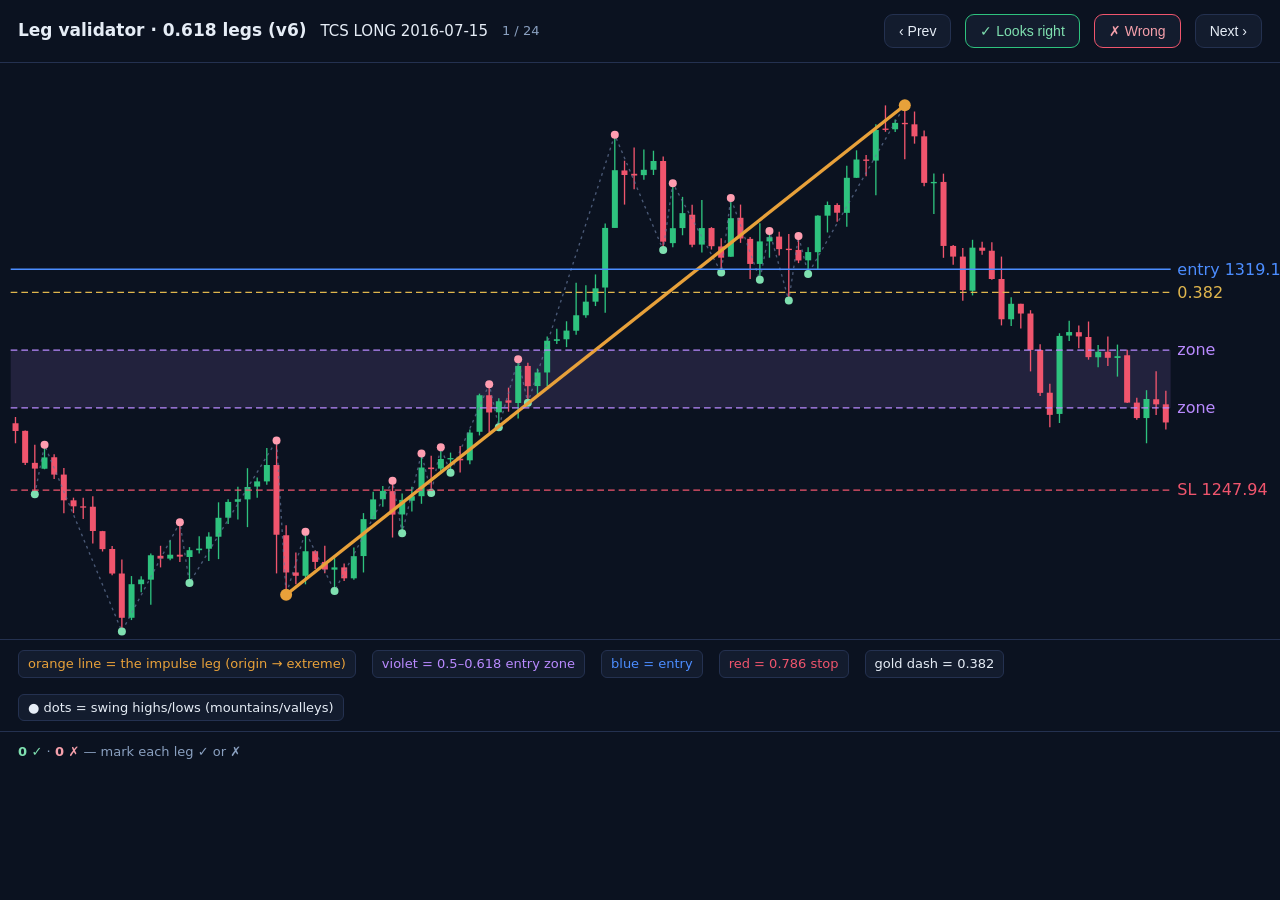
==== commit f3f8c3e7: "ADOPT book 0.618 leg-end rule: re_anchor 0.382->0.618 = +105R->+169R (11yr, M/W+trend, robust both h" ====
--- a/docs/check.html
+++ b/docs/check.html
@@ -28,7 +28,7 @@
 </head>
 <body>
   <header>
-    <h1>Leg validator · 24 legs (v5)</h1>
+    <h1>Leg validator · 0.618 legs (v6)</h1>
     <span id="title">loading…</span>
     <span id="counter"></span>
     <span class="spacer"></span>
@@ -118,7 +118,7 @@
     else if (e.key === "y") mark("ok"); else if (e.key === "n") mark("no");
   };
 
-  DATA = [{"title": "TCS SHORT  2017-01-05", "bars": [{"time": 1482469440, "open": 1157.88, "high": 1159.5, "low": 1143.28, "close": 1144.35}, {"time": 1482476640, "open": 1144.35, "high": 1149.5, "low": 1143.8, "close": 1146.0}, {"time": 1482483840, "open": 1146.0, "high": 1152.45, "low": 1142.05, "close": 1151.8}, {"time": 1482727740, "open": 1151.83, "high": 1153.33, "low": 1134.85, "close": 1148.65}, {"time": 1482734940, "open": 1148.7, "high": 1149.0, "low": 1140.5, "close": 1145.13}, {"time": 1482742140, "open": 1145.13, "high": 1147.5, "low": 1141.55, "close": 1145.08}, {"time": 1482813240, "open": 1145.08, "high": 1157.98, "low": 1143.05, "close": 1156.03}, {"time": 1482820440, "open": 1156.03, "high": 1165.0, "low": 1154.5, "close": 1159.75}, {"time": 1482827640, "open": 1159.75, "high": 1162.5, "low": 1158.5, "close": 1160.88}, {"time": 1482898740, "open": 1161.48, "high": 1169.48, "low": 1156.4, "close": 1167.75}, {"time": 1482905940, "open": 1167.75, "high": 1174.95, "low": 1167.75, "close": 1173.48}, {"time": 1482913140, "open": 1173.48, "high": 1173.63, "low": 1170.5, "close": 1172.9}, {"time": 1482984240, "open": 1172.9, "high": 1173.45, "low": 1151.58, "close": 1169.0}, {"time": 1482991440, "open": 1169.0, "high": 1173.65, "low": 1166.08, "close": 1167.6}, {"time": 1482998640, "open": 1168.15, "high": 1177.15, "low": 1167.05, "close": 1173.78}, {"time": 1483069740, "open": 1173.73, "high": 1181.98, "low": 1171.08, "close": 1181.98}, {"time": 1483076940, "open": 1181.98, "high": 1189.3, "low": 1179.48, "close": 1185.9}, {"time": 1483084140, "open": 1185.9, "high": 1185.98, "low": 1180.0, "close": 1180.5}, {"time": 1483091340, "open": 1180.5, "high": 1184.5, "low": 1179.95, "close": 1183.33}, {"time": 1483335240, "open": 1183.58, "high": 1187.5, "low": 1176.2, "close": 1186.43}, {"time": 1483342440, "open": 1186.43, "high": 1186.5, "low": 1181.25, "close": 1184.93}, {"time": 1483349640, "open": 1185.25, "high": 1187.0, "low": 1178.5, "close": 1180.5}, {"time": 1483420740, "open": 1180.5, "high": 1183.45, "low": 1171.9, "close": 1174.88}, {"time": 1483427940, "open": 1174.88, "high": 1175.5, "low": 1171.65, "close": 1174.48}, {"time": 1483435140, "open": 1174.48, "high": 1185.8, "low": 1173.5, "close": 1185.0}, {"time": 1483506240, "open": 1185.38, "high": 1189.95, "low": 1179.15, "close": 1184.68}, {"time": 1483513440, "open": 1184.68, "high": 1187.5, "low": 1180.5, "close": 1187.5}, {"time": 1483520640, "open": 1187.45, "high": 1194.0, "low": 1182.48, "close": 1191.25}, {"time": 1483591740, "open": 1191.83, "high": 1194.98, "low": 1185.23, "close": 1192.48}, {"time": 1483598940, "open": 1192.48, "high": 1192.5, "low": 1181.23, "close": 1182.48}, {"time": 1483606140, "open": 1182.45, "high": 1182.5, "low": 1165.83, "close": 1167.0}, {"time": 1483677240, "open": 1167.03, "high": 1170.0, "low": 1141.7, "close": 1150.03}, {"time": 1483684440, "open": 1150.08, "high": 1150.88, "low": 1128.85, "close": 1138.3}, {"time": 1483691640, "open": 1138.25, "high": 1142.0, "low": 1137.53, "close": 1140.4}, {"time": 1483935540, "open": 1140.4, "high": 1143.5, "low": 1128.5, "close": 1132.1}, {"time": 1483942740, "open": 1132.1, "high": 1146.13, "low": 1130.35, "close": 1143.93}, {"time": 1483949940, "open": 1143.93, "high": 1146.4, "low": 1141.3, "close": 1145.03}, {"time": 1484021040, "open": 1145.08, "high": 1160.4, "low": 1145.0, "close": 1147.5}, {"time": 1484028240, "open": 1147.83, "high": 1154.98, "low": 1145.75, "close": 1153.58}, {"time": 1484035440, "open": 1153.58, "high": 1164.83, "low": 1153.58, "close": 1162.5}, {"time": 1484106540, "open": 1162.5, "high": 1163.75, "low": 1152.55, "close": 1155.25}, {"time": 1484113740, "open": 1154.73, "high": 1161.98, "low": 1142.88, "close": 1149.0}, {"time": 1484120940, "open": 1148.5, "high": 1156.0, "low": 1140.1, "close": 1155.38}, {"time": 1484128140, "open": 1155.38, "high": 1163.45, "low": 1154.05, "close": 1162.63}, {"time": 1484199240, "open": 1162.63, "high": 1172.5, "low": 1152.0, "close": 1160.0}, {"time": 1484206440, "open": 1160.23, "high": 1164.78, "low": 1156.0, "close": 1161.03}, {"time": 1484213640, "open": 1161.03, "high": 1180.0, "low": 1158.05, "close": 1171.53}, {"time": 1484284740, "open": 1171.75, "high": 1177.45, "low": 1125.5, "close": 1129.38}, {"time": 1484291940, "open": 1128.9, "high": 1135.0, "low": 1128.9, "close": 1133.98}, {"time": 1484299140, "open": 1133.93, "high": 1134.58, "low": 1120.0, "close": 1122.2}, {"time": 1484543040, "open": 1122.0, "high": 1134.98, "low": 1114.48, "close": 1131.8}, {"time": 1484550240, "open": 1131.8, "high": 1132.58, "low": 1122.38, "close": 1129.53}, {"time": 1484557440, "open": 1129.55, "high": 1136.95, "low": 1128.83, "close": 1129.85}, {"time": 1484628540, "open": 1129.85, "high": 1143.9, "low": 1126.5, "close": 1139.65}, {"time": 1484635740, "open": 1139.65, "high": 1140.0, "low": 1136.08, "close": 1137.58}, {"time": 1484642940, "open": 1137.58, "high": 1138.95, "low": 1137.15, "close": 1138.0}, {"time": 1484714040, "open": 1137.98, "high": 1142.7, "low": 1136.3, "close": 1140.98}, {"time": 1484721240, "open": 1141.0, "high": 1141.0, "low": 1132.83, "close": 1139.43}, {"time": 1484728440, "open": 1139.4, "high": 1146.35, "low": 1137.73, "close": 1145.0}, {"time": 1484799540, "open": 1145.13, "high": 1148.98, "low": 1141.48, "close": 1143.33}, {"time": 1484806740, "open": 1143.33, "high": 1147.5, "low": 1142.43, "close": 1143.53}, {"time": 1484813940, "open": 1143.53, "high": 1144.9, "low": 1143.45, "close": 1144.58}], "pivots": [{"time": 1482727740, "price": 1134.85, "kind": "low"}, {"time": 1482905940, "price": 1174.95, "kind": "high"}, {"time": 1482984240, "price": 1151.58, "kind": "low"}, {"time": 1483076940, "price": 1189.3, "kind": "high"}, {"time": 1483427940, "price": 1171.65, "kind": "low"}, {"time": 1483506240, "price": 1189.95, "kind": "high"}, {"time": 1483513440, "price": 1180.5, "kind": "low"}, {"time": 1483591740, "price": 1194.98, "kind": "high"}, {"time": 1483935540, "price": 1128.5, "kind": "low"}, {"time": 1484021040, "price": 1160.4, "kind": "high"}, {"time": 1484028240, "price": 1145.75, "kind": "low"}, {"time": 1484035440, "price": 1164.83, "kind": "high"}, {"time": 1484120940, "price": 1140.1, "kind": "low"}, {"time": 1484199240, "price": 1172.5, "kind": "high"}, {"time": 1484206440, "price": 1156.0, "kind": "low"}, {"time": 1484213640, "price": 1180.0, "kind": "high"}, {"time": 1484543040, "price": 1114.48, "kind": "low"}], "legStart": {"time": 1483591740, "price": 1194.98}, "legEnd": {"time": 1483935540, "price": 1128.5}, "retr382": 1153.9, "zoneHi": 1161.74, "zoneLo": 1169.58, "prevHigh": 1189.95, "prevLow": 1180.5, "sl": 1180.75, "entry": 1159.24, "side": "short"}, {"title": "TCS LONG  2019-10-23", "bars": [{"time": 1570597680, "open": 2059.4, "high": 2061.0, "low": 2015.5, "close": 2022.7}, {"time": 1570604880, "open": 2022.7, "high": 2032.85, "low": 2021.5, "close": 2023.05}, {"time": 1570612080, "open": 2023.05, "high": 2037.05, "low": 2020.25, "close": 2030.0}, {"time": 1570683180, "open": 2030.0, "high": 2038.95, "low": 2008.05, "close": 2013.65}, {"time": 1570690380, "open": 2013.55, "high": 2024.7, "low": 2009.2, "close": 2017.1}, {"time": 1570697580, "open": 2017.6, "high": 2017.6, "low": 1998.0, "close": 2011.55}, {"time": 1570768680, "open": 2012.05, "high": 2020.0, "low": 1929.3, "close": 1950.3}, {"time": 1570775880, "open": 1950.5, "high": 1981.8, "low": 1948.05, "close": 1980.75}, {"time": 1570783080, "open": 1980.75, "high": 1994.6, "low": 1974.3, "close": 1985.0}, {"time": 1571026980, "open": 1985.0, "high": 1999.0, "low": 1968.25, "close": 1992.5}, {"time": 1571034180, "open": 1992.5, "high": 2027.0, "low": 1991.65, "close": 2023.5}, {"time": 1571041380, "open": 2023.7, "high": 2032.5, "low": 2016.65, "close": 2023.45}, {"time": 1571112480, "open": 2023.6, "high": 2044.85, "low": 2020.0, "close": 2037.7}, {"time": 1571119680, "open": 2038.0, "high": 2046.9, "low": 2035.0, "close": 2041.95}, {"time": 1571126880, "open": 2041.6, "high": 2042.0, "low": 2036.35, "close": 2036.4}, {"time": 1571197980, "open": 2036.2, "high": 2050.0, "low": 2035.0, "close": 2045.25}, {"time": 1571205180, "open": 2045.25, "high": 2045.3, "low": 2016.0, "close": 2025.55}, {"time": 1571212380, "open": 2025.6, "high": 2027.35, "low": 2020.3, "close": 2024.2}, {"time": 1571219580, "open": 2024.3, "high": 2051.85, "low": 2018.1, "close": 2050.55}, {"time": 1571290680, "open": 2050.5, "high": 2056.0, "low": 2000.0, "close": 2010.9}, {"time": 1571297880, "open": 2010.6, "high": 2024.9, "low": 2004.25, "close": 2022.5}, {"time": 1571305080, "open": 2023.0, "high": 2038.0, "low": 2020.4, "close": 2031.5}, {"time": 1571376180, "open": 2031.7, "high": 2046.0, "low": 2025.0, "close": 2046.0}, {"time": 1571383380, "open": 2045.95, "high": 2058.0, "low": 2042.3, "close": 2044.4}, {"time": 1571390580, "open": 2044.9, "high": 2046.6, "low": 2041.1, "close": 2045.1}, {"time": 1571720880, "open": 2045.05, "high": 2109.95, "low": 2044.0, "close": 2074.95}, {"time": 1571728080, "open": 2074.95, "high": 2076.0, "low": 2052.05, "close": 2053.75}, {"time": 1571735280, "open": 2053.75, "high": 2055.4, "low": 2042.1, "close": 2047.05}, {"time": 1571806380, "open": 2047.05, "high": 2079.05, "low": 2040.45, "close": 2066.0}, {"time": 1571813580, "open": 2065.9, "high": 2069.95, "low": 2052.55, "close": 2065.65}, {"time": 1571820780, "open": 2065.65, "high": 2083.85, "low": 2063.6, "close": 2071.4}, {"time": 1571891880, "open": 2071.4, "high": 2098.85, "low": 2061.35, "close": 2069.75}, {"time": 1571899080, "open": 2069.4, "high": 2074.0, "low": 2061.45, "close": 2069.0}, {"time": 1571906280, "open": 2069.0, "high": 2079.0, "low": 2065.0, "close": 2072.0}, {"time": 1571977380, "open": 2072.0, "high": 2094.0, "low": 2070.05, "close": 2087.2}, {"time": 1571984580, "open": 2087.15, "high": 2089.9, "low": 2075.05, "close": 2085.95}, {"time": 1571991780, "open": 2085.95, "high": 2099.0, "low": 2085.95, "close": 2098.45}, {"time": 1572181680, "open": 2098.45, "high": 2130.0, "low": 2098.45, "close": 2118.0}, {"time": 1572325680, "open": 2117.0, "high": 2171.0, "low": 2108.8, "close": 2168.55}, {"time": 1572332880, "open": 2168.1, "high": 2181.75, "low": 2163.85, "close": 2179.2}, {"time": 1572340080, "open": 2179.15, "high": 2201.55, "low": 2177.5, "close": 2192.3}, {"time": 1572411180, "open": 2192.25, "high": 2225.0, "low": 2176.85, "close": 2195.45}, {"time": 1572418380, "open": 2195.45, "high": 2242.0, "low": 2193.05, "close": 2239.35}, {"time": 1572425580, "open": 2239.35, "high": 2252.0, "low": 2229.35, "close": 2248.05}, {"time": 1572496680, "open": 2248.05, "high": 2266.9, "low": 2237.0, "close": 2265.0}, {"time": 1572503880, "open": 2264.5, "high": 2283.95, "low": 2259.4, "close": 2273.35}, {"time": 1572511080, "open": 2273.3, "high": 2276.75, "low": 2270.15, "close": 2274.8}, {"time": 1572582180, "open": 2274.85, "high": 2284.95, "low": 2230.65, "close": 2232.25}, {"time": 1572589380, "open": 2232.0, "high": 2241.75, "low": 2207.3, "close": 2209.4}, {"time": 1572596580, "open": 2209.4, "high": 2216.0, "low": 2201.0, "close": 2207.0}, {"time": 1572840480, "open": 2206.95, "high": 2229.2, "low": 2193.05, "close": 2205.45}, {"time": 1572847680, "open": 2205.45, "high": 2211.35, "low": 2180.9, "close": 2193.15}, {"time": 1572854880, "open": 2192.0, "high": 2198.65, "low": 2185.0, "close": 2194.5}, {"time": 1572925980, "open": 2194.5, "high": 2202.6, "low": 2179.15, "close": 2181.2}, {"time": 1572933180, "open": 2180.65, "high": 2187.5, "low": 2169.0, "close": 2184.6}, {"time": 1572940380, "open": 2184.6, "high": 2187.0, "low": 2182.85, "close": 2184.55}, {"time": 1572947580, "open": 2184.55, "high": 2211.0, "low": 2183.0, "close": 2199.5}, {"time": 1573018680, "open": 2199.4, "high": 2205.45, "low": 2180.55, "close": 2185.9}, {"time": 1573025880, "open": 2185.9, "high": 2194.3, "low": 2179.0, "close": 2187.5}, {"time": 1573033080, "open": 2187.35, "high": 2210.8, "low": 2184.45, "close": 2187.8}, {"time": 1573104180, "open": 2187.95, "high": 2204.5, "low": 2181.1, "close": 2183.6}, {"time": 1573111380, "open": 2183.6, "high": 2188.8, "low": 2175.2, "close": 2183.8}, {"time": 1573118580, "open": 2183.8, "high": 2193.0, "low": 2179.65, "close": 2180.8}, {"time": 1573189680, "open": 2180.8, "high": 2190.0, "low": 2156.2, "close": 2159.5}, {"time": 1573196880, "open": 2159.5, "high": 2165.0, "low": 2147.0, "close": 2152.95}, {"time": 1573204080, "open": 2152.95, "high": 2161.2, "low": 2141.25, "close": 2143.3}, {"time": 1573447980, "open": 2143.3, "high": 2145.0, "low": 2103.05, "close": 2105.05}, {"time": 1573455180, "open": 2104.25, "high": 2108.8, "low": 2091.0, "close": 2095.0}, {"time": 1573462380, "open": 2095.05, "high": 2117.9, "low": 2093.0, "close": 2105.6}, {"time": 1573619880, "open": 2105.1, "high": 2156.0, "low": 2095.2, "close": 2152.25}, {"time": 1573627080, "open": 2152.25, "high": 2174.4, "low": 2150.85, "close": 2168.1}, {"time": 1573634280, "open": 2168.1, "high": 2171.25, "low": 2155.1, "close": 2169.0}, {"time": 1573705380, "open": 2169.0, "high": 2194.0, "low": 2165.0, "close": 2175.1}, {"time": 1573712580, "open": 2175.85, "high": 2190.0, "low": 2147.05, "close": 2186.0}, {"time": 1573719780, "open": 2186.1, "high": 2193.4, "low": 2179.65, "close": 2187.05}], "pivots": [{"time": 1570597680, "price": 2015.5, "kind": "low"}, {"time": 1570683180, "price": 2038.95, "kind": "high"}, {"time": 1570768680, "price": 1929.3, "kind": "low"}, {"time": 1571290680, "price": 2056.0, "kind": "high"}, {"time": 1571297880, "price": 2004.25, "kind": "low"}, {"time": 1571720880, "price": 2109.95, "kind": "high"}, {"time": 1571806380, "price": 2040.45, "kind": "low"}, {"time": 1571891880, "price": 2098.85, "kind": "high"}, {"time": 1571899080, "price": 2061.45, "kind": "low"}, {"time": 1571977380, "price": 2094.0, "kind": "high"}, {"time": 1571984580, "price": 2075.05, "kind": "low"}, {"time": 1572582180, "price": 2284.95, "kind": "high"}, {"time": 1573455180, "price": 2091.0, "kind": "low"}, {"time": 1573705380, "price": 2194.0, "kind": "high"}, {"time": 1573712580, "price": 2147.05, "kind": "low"}], "legStart": {"time": 1571806380, "price": 2040.45}, "legEnd": {"time": 1572582180, "price": 2284.95}, "retr382": 2191.55, "zoneHi": 2162.7, "zoneLo": 2133.85, "prevHigh": 2109.95, "prevLow": 2004.25, "sl": 2092.77, "entry": 2195.27, "side": "long"}, {"title": "TCS SHORT  2021-04-09", "bars": [{"time": 1616651700, "open": 3119.9, "high": 3130.5, "low": 3071.0, "close": 3096.6}, {"time": 1616658900, "open": 3096.9, "high": 3110.0, "low": 3081.0, "close": 3091.95}, {"time": 1616666100, "open": 3092.0, "high": 3104.95, "low": 3050.0, "close": 3072.95}, {"time": 1616737200, "open": 3073.5, "high": 3092.2, "low": 3043.95, "close": 3060.45}, {"time": 1616744400, "open": 3058.0, "high": 3117.85, "low": 3052.2, "close": 3107.0}, {"time": 1616751600, "open": 3107.05, "high": 3116.9, "low": 3055.0, "close": 3066.15}, {"time": 1617081900, "open": 3066.2, "high": 3149.5, "low": 3060.15, "close": 3144.95}, {"time": 1617089100, "open": 3144.95, "high": 3149.7, "low": 3125.5, "close": 3142.15}, {"time": 1617096300, "open": 3142.15, "high": 3188.45, "low": 3140.0, "close": 3183.5}, {"time": 1617167400, "open": 3184.65, "high": 3186.2, "low": 3132.1, "close": 3164.0}, {"time": 1617174600, "open": 3164.1, "high": 3199.0, "low": 3162.1, "close": 3181.0}, {"time": 1617181800, "open": 3181.7, "high": 3205.0, "low": 3178.85, "close": 3186.9}, {"time": 1617252900, "open": 3186.85, "high": 3215.0, "low": 3166.0, "close": 3187.2}, {"time": 1617260100, "open": 3186.15, "high": 3188.7, "low": 3156.1, "close": 3159.15}, {"time": 1617267300, "open": 3159.15, "high": 3179.0, "low": 3145.0, "close": 3163.95}, {"time": 1617597600, "open": 3164.1, "high": 3215.0, "low": 3151.15, "close": 3186.65}, {"time": 1617604800, "open": 3186.1, "high": 3203.15, "low": 3170.0, "close": 3199.0}, {"time": 1617612000, "open": 3199.0, "high": 3239.5, "low": 3192.15, "close": 3236.05}, {"time": 1617683100, "open": 3236.65, "high": 3275.0, "low": 3230.0, "close": 3254.5}, {"time": 1617690300, "open": 3254.4, "high": 3263.4, "low": 3242.2, "close": 3251.3}, {"time": 1617697500, "open": 3252.0, "high": 3255.4, "low": 3233.4, "close": 3245.6}, {"time": 1617768600, "open": 3245.45, "high": 3270.0, "low": 3238.15, "close": 3245.0}, {"time": 1617775800, "open": 3244.2, "high": 3253.6, "low": 3234.85, "close": 3249.7}, {"time": 1617783000, "open": 3250.25, "high": 3273.95, "low": 3244.0, "close": 3253.0}, {"time": 1617854100, "open": 3253.0, "high": 3303.0, "low": 3247.0, "close": 3298.05}, {"time": 1617861300, "open": 3297.0, "high": 3335.0, "low": 3292.0, "close": 3316.95}, {"time": 1617868500, "open": 3316.3, "high": 3329.0, "low": 3312.65, "close": 3318.0}, {"time": 1617875700, "open": 3317.95, "high": 3325.0, "low": 3296.4, "close": 3314.1}, {"time": 1617946800, "open": 3314.15, "high": 3354.0, "low": 3308.5, "close": 3326.05}, {"time": 1617954000, "open": 3326.0, "high": 3341.0, "low": 3319.05, "close": 3333.45}, {"time": 1617961200, "open": 3333.7, "high": 3344.9, "low": 3316.0, "close": 3319.65}, {"time": 1618205100, "open": 3318.5, "high": 3337.85, "low": 3240.35, "close": 3271.35}, {"time": 1618212300, "open": 3271.4, "high": 3295.8, "low": 3253.8, "close": 3266.35}, {"time": 1618219500, "open": 3267.0, "high": 3290.9, "low": 3259.5, "close": 3264.25}, {"time": 1618290600, "open": 3264.95, "high": 3269.2, "low": 3100.0, "close": 3135.2}, {"time": 1618297800, "open": 3133.8, "high": 3136.0, "low": 3083.1, "close": 3092.45}, {"time": 1618305000, "open": 3092.45, "high": 3098.0, "low": 3073.05, "close": 3092.85}, {"time": 1618462500, "open": 3092.85, "high": 3165.15, "low": 3080.0, "close": 3147.8}, {"time": 1618469700, "open": 3147.8, "high": 3172.0, "low": 3146.0, "close": 3161.8}, {"time": 1618476900, "open": 3161.8, "high": 3190.45, "low": 3153.9, "close": 3182.95}, {"time": 1618548000, "open": 3183.0, "high": 3245.0, "low": 3182.4, "close": 3208.35}, {"time": 1618555200, "open": 3209.8, "high": 3223.85, "low": 3190.4, "close": 3195.3}, {"time": 1618562400, "open": 3195.85, "high": 3205.4, "low": 3189.0, "close": 3200.0}, {"time": 1618806300, "open": 3199.9, "high": 3204.9, "low": 3135.2, "close": 3143.9}, {"time": 1618813500, "open": 3145.0, "high": 3182.0, "low": 3143.0, "close": 3157.15}, {"time": 1618820700, "open": 3156.9, "high": 3189.0, "low": 3148.1, "close": 3175.05}, {"time": 1618891800, "open": 3175.1, "high": 3225.0, "low": 3145.1, "close": 3148.0}, {"time": 1618899000, "open": 3148.8, "high": 3158.9, "low": 3126.5, "close": 3136.0}, {"time": 1618906200, "open": 3136.0, "high": 3151.45, "low": 3132.0, "close": 3150.0}, {"time": 1619063700, "open": 3150.0, "high": 3157.0, "low": 3105.75, "close": 3116.85}, {"time": 1619070900, "open": 3116.8, "high": 3138.25, "low": 3110.05, "close": 3125.85}, {"time": 1619078100, "open": 3125.75, "high": 3130.0, "low": 3120.0, "close": 3122.7}, {"time": 1619085300, "open": 3120.0, "high": 3128.3, "low": 3111.5, "close": 3118.1}, {"time": 1619156400, "open": 3119.0, "high": 3124.9, "low": 3092.0, "close": 3111.25}, {"time": 1619163600, "open": 3111.25, "high": 3119.0, "low": 3100.0, "close": 3110.1}, {"time": 1619170800, "open": 3110.1, "high": 3114.0, "low": 3095.0, "close": 3110.25}, {"time": 1619414700, "open": 3110.0, "high": 3152.4, "low": 3097.15, "close": 3135.8}, {"time": 1619421900, "open": 3135.8, "high": 3144.9, "low": 3110.0, "close": 3113.65}, {"time": 1619429100, "open": 3113.7, "high": 3131.7, "low": 3088.4, "close": 3095.85}, {"time": 1619500200, "open": 3095.85, "high": 3133.25, "low": 3092.8, "close": 3115.65}, {"time": 1619507400, "open": 3115.65, "high": 3121.0, "low": 3111.9, "close": 3116.7}, {"time": 1619514600, "open": 3116.7, "high": 3129.0, "low": 3108.0, "close": 3126.25}, {"time": 1619585700, "open": 3126.55, "high": 3150.85, "low": 3116.0, "close": 3122.0}, {"time": 1619592900, "open": 3122.0, "high": 3129.85, "low": 3112.0, "close": 3120.0}], "pivots": [{"time": 1616651700, "price": 3071.0, "kind": "low"}, {"time": 1616658900, "price": 3110.0, "kind": "high"}, {"time": 1616737200, "price": 3043.95, "kind": "low"}, {"time": 1616744400, "price": 3117.85, "kind": "high"}, {"time": 1616751600, "price": 3055.0, "kind": "low"}, {"time": 1617096300, "price": 3188.45, "kind": "high"}, {"time": 1617167400, "price": 3132.1, "kind": "low"}, {"time": 1617252900, "price": 3215.0, "kind": "high"}, {"time": 1617267300, "price": 3145.0, "kind": "low"}, {"time": 1617597600, "price": 3215.0, "kind": "high"}, {"time": 1617604800, "price": 3170.0, "kind": "low"}, {"time": 1617683100, "price": 3275.0, "kind": "high"}, {"time": 1617697500, "price": 3233.4, "kind": "low"}, {"time": 1617768600, "price": 3270.0, "kind": "high"}, {"time": 1617775800, "price": 3234.85, "kind": "low"}, {"time": 1617861300, "price": 3335.0, "kind": "high"}, {"time": 1617875700, "price": 3296.4, "kind": "low"}, {"time": 1617946800, "price": 3354.0, "kind": "high"}, {"time": 1618205100, "price": 3240.35, "kind": "low"}, {"time": 1618212300, "price": 3295.8, "kind": "high"}, {"time": 1618305000, "price": 3073.05, "kind": "low"}, {"time": 1618548000, "price": 3245.0, "kind": "high"}, {"time": 1618806300, "price": 3135.2, "kind": "low"}, {"time": 1618891800, "price": 3225.0, "kind": "high"}, {"time": 1619156400, "price": 3092.0, "kind": "low"}, {"time": 1619414700, "price": 3152.4, "kind": "high"}, {"time": 1619429100, "price": 3088.4, "kind": "low"}, {"time": 1619500200, "price": 3133.25, "kind": "high"}, {"time": 1619514600, "price": 3108.0, "kind": "low"}, {"time": 1619585700, "price": 3150.85, "kind": "high"}, {"time": 1619592900, "price": 3112.0, "kind": "low"}], "legStart": {"time": 1617946800, "price": 3354.0}, "legEnd": {"time": 1618305000, "price": 3073.05}, "retr382": 3180.37, "zoneHi": 3213.52, "zoneLo": 3246.68, "prevHigh": 3335.0, "prevLow": 3296.4, "sl": 3293.88, "entry": 3165.05, "side": "short"}, {"title": "TCS LONG  2023-12-13", "bars": [{"time": 1701331260, "open": 3494.0, "high": 3503.85, "low": 3492.0, "close": 3498.3}, {"time": 1701402360, "open": 3498.3, "high": 3510.0, "low": 3481.0, "close": 3502.75}, {"time": 1701409560, "open": 3500.7, "high": 3505.0, "low": 3490.05, "close": 3499.6}, {"time": 1701416760, "open": 3499.6, "high": 3508.95, "low": 3495.0, "close": 3505.0}, {"time": 1701423960, "open": 3505.15, "high": 3513.45, "low": 3498.0, "close": 3512.1}, {"time": 1701667860, "open": 3512.15, "high": 3547.8, "low": 3506.3, "close": 3518.9}, {"time": 1701675060, "open": 3518.9, "high": 3521.0, "low": 3498.0, "close": 3503.0}, {"time": 1701682260, "open": 3503.2, "high": 3522.0, "low": 3501.95, "close": 3521.65}, {"time": 1701753360, "open": 3521.65, "high": 3538.0, "low": 3502.8, "close": 3503.7}, {"time": 1701760560, "open": 3503.7, "high": 3517.95, "low": 3503.1, "close": 3517.7}, {"time": 1701767760, "open": 3517.7, "high": 3528.0, "low": 3515.0, "close": 3522.95}, {"time": 1701838860, "open": 3522.95, "high": 3586.55, "low": 3521.1, "close": 3559.05}, {"time": 1701846060, "open": 3559.05, "high": 3577.8, "low": 3552.15, "close": 3576.0}, {"time": 1701853260, "open": 3576.7, "high": 3586.5, "low": 3563.0, "close": 3586.5}, {"time": 1701924360, "open": 3586.5, "high": 3615.8, "low": 3585.0, "close": 3606.2}, {"time": 1701931560, "open": 3605.5, "high": 3628.2, "low": 3605.5, "close": 3621.0}, {"time": 1701938760, "open": 3621.0, "high": 3630.55, "low": 3615.35, "close": 3620.05}, {"time": 1702009860, "open": 3620.2, "high": 3634.0, "low": 3596.15, "close": 3613.85}, {"time": 1702017060, "open": 3613.85, "high": 3630.0, "low": 3607.6, "close": 3621.0}, {"time": 1702024260, "open": 3621.0, "high": 3629.5, "low": 3611.0, "close": 3620.1}, {"time": 1702268160, "open": 3620.7, "high": 3653.0, "low": 3615.0, "close": 3635.25}, {"time": 1702275360, "open": 3635.65, "high": 3643.0, "low": 3628.0, "close": 3637.05}, {"time": 1702282560, "open": 3638.0, "high": 3644.35, "low": 3623.65, "close": 3637.85}, {"time": 1702353660, "open": 3637.5, "high": 3657.15, "low": 3631.0, "close": 3648.55}, {"time": 1702360860, "open": 3648.5, "high": 3698.4, "low": 3647.55, "close": 3674.2}, {"time": 1702368060, "open": 3674.25, "high": 3691.1, "low": 3673.0, "close": 3683.0}, {"time": 1702439160, "open": 3682.95, "high": 3686.7, "low": 3625.35, "close": 3633.0}, {"time": 1702446360, "open": 3633.35, "high": 3646.65, "low": 3577.0, "close": 3595.7}, {"time": 1702453560, "open": 3595.7, "high": 3596.3, "low": 3563.0, "close": 3573.6}, {"time": 1702460760, "open": 3573.6, "high": 3595.0, "low": 3573.0, "close": 3594.9}, {"time": 1702531860, "open": 3594.95, "high": 3678.0, "low": 3593.0, "close": 3668.45}, {"time": 1702539060, "open": 3668.45, "high": 3673.3, "low": 3659.5, "close": 3672.4}, {"time": 1702546260, "open": 3672.4, "high": 3674.0, "low": 3660.1, "close": 3665.3}, {"time": 1702617360, "open": 3665.3, "high": 3791.0, "low": 3662.25, "close": 3785.25}, {"time": 1702624560, "open": 3785.25, "high": 3847.35, "low": 3771.1, "close": 3842.2}, {"time": 1702631760, "open": 3841.6, "high": 3847.55, "low": 3792.4, "close": 3801.25}, {"time": 1702875660, "open": 3801.25, "high": 3929.0, "low": 3797.6, "close": 3878.45}, {"time": 1702882860, "open": 3878.45, "high": 3900.0, "low": 3862.85, "close": 3870.6}, {"time": 1702890060, "open": 3870.6, "high": 3883.0, "low": 3853.05, "close": 3862.5}, {"time": 1702961160, "open": 3862.5, "high": 3868.0, "low": 3796.85, "close": 3817.0}, {"time": 1702968360, "open": 3816.0, "high": 3817.9, "low": 3790.0, "close": 3806.85}, {"time": 1702975560, "open": 3807.05, "high": 3824.9, "low": 3804.0, "close": 3820.5}, {"time": 1703046660, "open": 3820.5, "high": 3898.8, "low": 3805.1, "close": 3874.55}, {"time": 1703053860, "open": 3873.2, "high": 3884.05, "low": 3838.6, "close": 3844.6}, {"time": 1703061060, "open": 3844.3, "high": 3858.95, "low": 3813.7, "close": 3833.6}, {"time": 1703132160, "open": 3833.35, "high": 3836.0, "low": 3743.35, "close": 3784.9}, {"time": 1703139360, "open": 3784.75, "high": 3805.0, "low": 3762.15, "close": 3787.7}, {"time": 1703146560, "open": 3787.85, "high": 3806.7, "low": 3774.0, "close": 3791.6}, {"time": 1703217660, "open": 3791.6, "high": 3813.9, "low": 3770.25, "close": 3775.0}, {"time": 1703224860, "open": 3773.8, "high": 3809.9, "low": 3762.0, "close": 3806.5}, {"time": 1703232060, "open": 3806.85, "high": 3824.0, "low": 3790.0, "close": 3791.1}, {"time": 1703562360, "open": 3791.2, "high": 3845.95, "low": 3775.0, "close": 3804.0}, {"time": 1703569560, "open": 3804.95, "high": 3834.0, "low": 3790.15, "close": 3814.7}, {"time": 1703576760, "open": 3814.7, "high": 3821.95, "low": 3798.0, "close": 3800.3}, {"time": 1703583960, "open": 3800.0, "high": 3806.95, "low": 3790.15, "close": 3795.6}, {"time": 1703655060, "open": 3795.6, "high": 3815.8, "low": 3790.0, "close": 3797.05}, {"time": 1703662260, "open": 3797.6, "high": 3799.9, "low": 3768.0, "close": 3776.85}, {"time": 1703669460, "open": 3777.4, "high": 3805.1, "low": 3775.4, "close": 3805.0}, {"time": 1703740560, "open": 3805.0, "high": 3838.0, "low": 3800.95, "close": 3816.95}, {"time": 1703747760, "open": 3816.95, "high": 3829.9, "low": 3808.8, "close": 3825.3}, {"time": 1703754960, "open": 3825.3, "high": 3827.7, "low": 3797.1, "close": 3811.4}, {"time": 1703826060, "open": 3812.65, "high": 3822.6, "low": 3765.4, "close": 3818.25}, {"time": 1703833260, "open": 3818.25, "high": 3819.95, "low": 3785.0, "close": 3800.75}, {"time": 1703840460, "open": 3800.35, "high": 3805.55, "low": 3789.95, "close": 3790.2}], "pivots": [{"time": 1701402360, "price": 3481.0, "kind": "low"}, {"time": 1701667860, "price": 3547.8, "kind": "high"}, {"time": 1701675060, "price": 3498.0, "kind": "low"}, {"time": 1701753360, "price": 3538.0, "kind": "high"}, {"time": 1701760560, "price": 3503.1, "kind": "low"}, {"time": 1701838860, "price": 3586.55, "kind": "high"}, {"time": 1701846060, "price": 3552.15, "kind": "low"}, {"time": 1702360860, "price": 3698.4, "kind": "high"}, {"time": 1702453560, "price": 3563.0, "kind": "low"}, {"time": 1702875660, "price": 3929.0, "kind": "high"}, {"time": 1703132160, "price": 3743.35, "kind": "low"}, {"time": 1703562360, "price": 3845.95, "kind": "high"}, {"time": 1703569560, "price": 3790.15, "kind": "low"}, {"time": 1703576760, "price": 3821.95, "kind": "high"}, {"time": 1703662260, "price": 3768.0, "kind": "low"}, {"time": 1703740560, "price": 3838.0, "kind": "high"}, {"time": 1703826060, "price": 3765.4, "kind": "low"}, {"time": 1703833260, "price": 3819.95, "kind": "high"}], "legStart": {"time": 1702453560, "price": 3563.0}, "legEnd": {"time": 1702875660, "price": 3929.0}, "retr382": 3789.19, "zoneHi": 3746.0, "zoneLo": 3702.81, "prevHigh": 3698.4, "prevLow": 3552.15, "sl": 3641.32, "entry": 3814.05, "side": "long"}, {"title": "HDFCBANK LONG  2015-06-29", "bars": [{"time": 1434440160, "open": 250.1, "high": 250.3, "low": 249.7, "close": 250.0}, {"time": 1434447360, "open": 250.0, "high": 252.0, "low": 249.5, "close": 252.0}, {"time": 1434518460, "open": 251.8, "high": 253.1, "low": 251.5, "close": 251.7}, {"time": 1434525660, "open": 251.7, "high": 252.0, "low": 250.5, "close": 251.2}, {"time": 1434532860, "open": 251.2, "high": 253.2, "low": 249.9, "close": 253.1}, {"time": 1434603960, "open": 253.2, "high": 255.2, "low": 250.6, "close": 255.1}, {"time": 1434611160, "open": 255.2, "high": 256.0, "low": 254.0, "close": 254.1}, {"time": 1434618360, "open": 254.1, "high": 255.8, "low": 253.8, "close": 254.3}, {"time": 1434689460, "open": 254.3, "high": 256.0, "low": 253.4, "close": 255.2}, {"time": 1434696660, "open": 255.2, "high": 256.4, "low": 254.0, "close": 254.3}, {"time": 1434703860, "open": 254.3, "high": 255.8, "low": 253.5, "close": 255.8}, {"time": 1434947760, "open": 255.8, "high": 262.8, "low": 255.5, "close": 262.2}, {"time": 1434954960, "open": 262.2, "high": 264.2, "low": 261.8, "close": 262.9}, {"time": 1434962160, "open": 262.9, "high": 264.0, "low": 262.5, "close": 263.1}, {"time": 1435033260, "open": 263.1, "high": 263.7, "low": 260.6, "close": 263.5}, {"time": 1435040460, "open": 263.5, "high": 265.3, "low": 262.3, "close": 262.9}, {"time": 1435047660, "open": 263.0, "high": 264.2, "low": 262.6, "close": 263.2}, {"time": 1435118760, "open": 263.2, "high": 263.9, "low": 262.0, "close": 262.6}, {"time": 1435125960, "open": 262.6, "high": 263.6, "low": 262.3, "close": 262.6}, {"time": 1435133160, "open": 262.6, "high": 262.7, "low": 261.3, "close": 262.0}, {"time": 1435204260, "open": 262.0, "high": 262.8, "low": 260.7, "close": 261.6}, {"time": 1435211460, "open": 261.6, "high": 262.2, "low": 261.0, "close": 261.1}, {"time": 1435218660, "open": 261.1, "high": 263.8, "low": 260.6, "close": 262.7}, {"time": 1435225860, "open": 262.7, "high": 267.1, "low": 262.5, "close": 267.1}, {"time": 1435296960, "open": 267.1, "high": 267.7, "low": 263.9, "close": 264.2}, {"time": 1435304160, "open": 264.2, "high": 264.6, "low": 263.0, "close": 264.5}, {"time": 1435311360, "open": 264.4, "high": 266.7, "low": 264.1, "close": 265.2}, {"time": 1435555260, "open": 265.2, "high": 266.4, "low": 257.9, "close": 258.8}, {"time": 1435562400, "open": 258.8, "high": 259.5, "low": 257.6, "close": 259.4}, {"time": 1435569600, "open": 259.4, "high": 265.4, "low": 259.0, "close": 264.1}, {"time": 1435640700, "open": 264.1, "high": 264.8, "low": 262.5, "close": 264.0}, {"time": 1435647900, "open": 264.0, "high": 264.5, "low": 263.5, "close": 264.4}, {"time": 1435655100, "open": 264.4, "high": 264.5, "low": 262.0, "close": 263.2}, {"time": 1435726200, "open": 263.2, "high": 268.2, "low": 263.2, "close": 267.8}, {"time": 1435733400, "open": 267.8, "high": 268.6, "low": 267.0, "close": 267.9}, {"time": 1435740600, "open": 267.9, "high": 269.2, "low": 267.7, "close": 268.6}, {"time": 1435811700, "open": 268.6, "high": 269.2, "low": 264.8, "close": 265.4}, {"time": 1435818900, "open": 265.2, "high": 266.0, "low": 265.0, "close": 265.5}, {"time": 1435826100, "open": 265.5, "high": 266.3, "low": 264.8, "close": 265.2}, {"time": 1435897200, "open": 265.2, "high": 266.8, "low": 263.5, "close": 266.6}, {"time": 1435904400, "open": 266.6, "high": 268.0, "low": 266.0, "close": 267.4}, {"time": 1435911600, "open": 267.4, "high": 268.0, "low": 265.8, "close": 267.7}, {"time": 1436155500, "open": 267.7, "high": 269.0, "low": 265.0, "close": 266.1}, {"time": 1436162700, "open": 266.1, "high": 267.2, "low": 265.6, "close": 266.0}, {"time": 1436169900, "open": 266.0, "high": 270.2, "low": 265.9, "close": 269.4}, {"time": 1436241000, "open": 269.4, "high": 271.3, "low": 268.3, "close": 271.2}, {"time": 1436248200, "open": 271.3, "high": 272.9, "low": 270.5, "close": 271.2}, {"time": 1436255400, "open": 271.4, "high": 272.4, "low": 270.8, "close": 272.2}, {"time": 1436262600, "open": 272.2, "high": 272.2, "low": 270.1, "close": 271.7}, {"time": 1436333700, "open": 271.6, "high": 272.0, "low": 267.9, "close": 267.9}, {"time": 1436340900, "open": 267.9, "high": 268.5, "low": 266.9, "close": 267.3}, {"time": 1436348100, "open": 267.2, "high": 270.0, "low": 267.0, "close": 268.0}, {"time": 1436419200, "open": 268.1, "high": 268.1, "low": 265.0, "close": 266.8}, {"time": 1436426400, "open": 266.9, "high": 268.1, "low": 266.7, "close": 267.3}, {"time": 1436433600, "open": 267.3, "high": 269.2, "low": 266.9, "close": 267.8}, {"time": 1436504700, "open": 267.8, "high": 269.6, "low": 267.1, "close": 268.8}, {"time": 1436511900, "open": 268.9, "high": 271.0, "low": 268.5, "close": 270.9}, {"time": 1436519100, "open": 270.9, "high": 272.7, "low": 270.6, "close": 271.7}, {"time": 1436763000, "open": 271.7, "high": 273.8, "low": 271.4, "close": 272.5}, {"time": 1436770200, "open": 272.5, "high": 273.5, "low": 272.4, "close": 272.8}, {"time": 1436777400, "open": 272.8, "high": 276.5, "low": 272.1, "close": 275.0}, {"time": 1436848500, "open": 275.0, "high": 275.7, "low": 273.2, "close": 273.8}, {"time": 1436855700, "open": 273.8, "high": 275.5, "low": 271.5, "close": 273.2}, {"time": 1436862900, "open": 273.2, "high": 274.0, "low": 272.5, "close": 273.4}, {"time": 1436934000, "open": 273.5, "high": 274.9, "low": 271.9, "close": 274.5}, {"time": 1436941200, "open": 274.5, "high": 275.4, "low": 273.6, "close": 275.0}, {"time": 1436948400, "open": 275.0, "high": 275.2, "low": 273.9, "close": 274.8}, {"time": 1437019500, "open": 274.8, "high": 275.9, "low": 273.8, "close": 274.8}, {"time": 1437026700, "open": 274.8, "high": 278.7, "low": 274.6, "close": 278.0}, {"time": 1437033900, "open": 278.0, "high": 278.2, "low": 276.4, "close": 277.2}, {"time": 1437105000, "open": 277.2, "high": 280.4, "low": 276.8, "close": 280.0}, {"time": 1437112200, "open": 280.0, "high": 280.0, "low": 277.0, "close": 277.3}, {"time": 1437119400, "open": 277.4, "high": 277.7, "low": 276.4, "close": 277.5}, {"time": 1437126600, "open": 277.4, "high": 278.5, "low": 276.7, "close": 278.3}], "pivots": [{"time": 1434518460, "price": 253.1, "kind": "high"}, {"time": 1434532860, "price": 249.9, "kind": "low"}, {"time": 1434611160, "price": 256.0, "kind": "high"}, {"time": 1434689460, "price": 253.4, "kind": "low"}, {"time": 1434696660, "price": 256.4, "kind": "high"}, {"time": 1434703860, "price": 253.5, "kind": "low"}, {"time": 1435040460, "price": 265.3, "kind": "high"}, {"time": 1435218660, "price": 260.6, "kind": "low"}, {"time": 1435296960, "price": 267.7, "kind": "high"}, {"time": 1435304160, "price": 263.0, "kind": "low"}, {"time": 1435311360, "price": 266.7, "kind": "high"}, {"time": 1435562400, "price": 257.6, "kind": "low"}, {"time": 1435569600, "price": 265.4, "kind": "high"}, {"time": 1435655100, "price": 262.0, "kind": "low"}, {"time": 1435740600, "price": 269.2, "kind": "high"}, {"time": 1435897200, "price": 263.5, "kind": "low"}, {"time": 1435904400, "price": 268.0, "kind": "high"}, {"time": 1436155500, "price": 265.0, "kind": "low"}, {"time": 1436248200, "price": 272.9, "kind": "high"}, {"time": 1436340900, "price": 266.9, "kind": "low"}, {"time": 1436348100, "price": 270.0, "kind": "high"}, {"time": 1436419200, "price": 265.0, "kind": "low"}, {"time": 1436777400, "price": 276.5, "kind": "high"}, {"time": 1436855700, "price": 271.5, "kind": "low"}, {"time": 1436941200, "price": 275.4, "kind": "high"}, {"time": 1437019500, "price": 273.8, "kind": "low"}, {"time": 1437026700, "price": 278.7, "kind": "high"}, {"time": 1437033900, "price": 276.4, "kind": "low"}, {"time": 1437105000, "price": 280.4, "kind": "high"}, {"time": 1437119400, "price": 276.4, "kind": "low"}], "legStart": {"time": 1435562400, "price": 257.6}, "legEnd": {"time": 1436248200, "price": 272.9}, "retr382": 267.06, "zoneHi": 265.25, "zoneLo": 263.44, "prevHigh": 266.7, "prevLow": 263.0, "sl": 260.87, "entry": 268.05, "side": "long"}, {"title": "HDFCBANK LONG  2021-07-02", "bars": [{"time": 1624252980, "open": 738.4, "high": 744.0, "low": 729.5, "close": 736.4}, {"time": 1624260180, "open": 736.4, "high": 739.0, "low": 734.5, "close": 738.3}, {"time": 1624267380, "open": 738.3, "high": 744.5, "low": 738.2, "close": 743.8}, {"time": 1624338480, "open": 744.0, "high": 754.0, "low": 742.2, "close": 752.0}, {"time": 1624345680, "open": 752.3, "high": 753.0, "low": 746.8, "close": 748.6}, {"time": 1624352880, "open": 748.8, "high": 748.8, "low": 741.0, "close": 744.2}, {"time": 1624423980, "open": 744.0, "high": 746.1, "low": 739.5, "close": 742.4}, {"time": 1624431180, "open": 742.4, "high": 744.5, "low": 740.5, "close": 743.9}, {"time": 1624438380, "open": 744.0, "high": 748.9, "low": 742.4, "close": 747.6}, {"time": 1624509480, "open": 747.6, "high": 747.6, "low": 741.7, "close": 746.4}, {"time": 1624516680, "open": 746.4, "high": 751.0, "low": 746.3, "close": 749.5}, {"time": 1624523880, "open": 749.3, "high": 756.4, "low": 749.0, "close": 756.0}, {"time": 1624594980, "open": 756.0, "high": 759.8, "low": 752.3, "close": 755.0}, {"time": 1624602180, "open": 755.0, "high": 758.0, "low": 753.5, "close": 756.2}, {"time": 1624609380, "open": 756.2, "high": 759.5, "low": 755.1, "close": 759.1}, {"time": 1624853280, "open": 759.1, "high": 761.5, "low": 754.8, "close": 756.0}, {"time": 1624860480, "open": 756.0, "high": 757.1, "low": 752.5, "close": 755.4}, {"time": 1624867680, "open": 755.4, "high": 756.8, "low": 754.0, "close": 754.9}, {"time": 1624938780, "open": 754.6, "high": 756.2, "low": 748.4, "close": 749.3}, {"time": 1624945980, "open": 749.3, "high": 750.4, "low": 747.0, "close": 748.9}, {"time": 1624953180, "open": 748.6, "high": 751.5, "low": 747.9, "close": 750.8}, {"time": 1624960380, "open": 750.8, "high": 752.1, "low": 746.5, "close": 751.8}, {"time": 1625031480, "open": 751.9, "high": 754.5, "low": 748.4, "close": 753.8}, {"time": 1625038680, "open": 753.8, "high": 754.2, "low": 748.8, "close": 751.0}, {"time": 1625045880, "open": 751.0, "high": 752.2, "low": 747.0, "close": 749.0}, {"time": 1625116980, "open": 749.0, "high": 751.0, "low": 743.0, "close": 743.0}, {"time": 1625124180, "open": 743.4, "high": 744.9, "low": 742.4, "close": 744.2}, {"time": 1625131380, "open": 744.2, "high": 746.0, "low": 741.5, "close": 743.6}, {"time": 1625202480, "open": 743.6, "high": 744.6, "low": 738.5, "close": 740.4}, {"time": 1625209680, "open": 740.3, "high": 741.8, "low": 738.8, "close": 741.3}, {"time": 1625216880, "open": 741.2, "high": 742.4, "low": 739.0, "close": 741.2}, {"time": 1625460780, "open": 741.2, "high": 750.4, "low": 739.8, "close": 749.4}, {"time": 1625467980, "open": 749.4, "high": 750.5, "low": 748.2, "close": 748.5}, {"time": 1625475180, "open": 748.5, "high": 752.2, "low": 748.0, "close": 751.3}, {"time": 1625546280, "open": 751.3, "high": 758.7, "low": 746.4, "close": 756.4}, {"time": 1625553480, "open": 756.4, "high": 765.2, "low": 755.9, "close": 765.1}, {"time": 1625560680, "open": 765.1, "high": 769.0, "low": 763.7, "close": 768.9}, {"time": 1625631780, "open": 768.6, "high": 772.6, "low": 764.0, "close": 770.8}, {"time": 1625638980, "open": 770.8, "high": 771.5, "low": 767.4, "close": 770.6}, {"time": 1625646180, "open": 770.6, "high": 770.6, "low": 768.2, "close": 770.4}, {"time": 1625717280, "open": 770.4, "high": 770.5, "low": 762.5, "close": 765.5}, {"time": 1625724480, "open": 765.5, "high": 767.2, "low": 763.8, "close": 765.4}, {"time": 1625731680, "open": 765.5, "high": 766.1, "low": 760.6, "close": 762.4}, {"time": 1625802780, "open": 762.4, "high": 763.0, "low": 752.0, "close": 753.4}, {"time": 1625809980, "open": 753.4, "high": 758.0, "low": 750.8, "close": 752.5}, {"time": 1625817180, "open": 752.5, "high": 757.2, "low": 752.0, "close": 753.2}, {"time": 1625824380, "open": 753.0, "high": 754.0, "low": 748.8, "close": 751.6}, {"time": 1626068280, "open": 751.6, "high": 752.3, "low": 744.2, "close": 748.4}, {"time": 1626075480, "open": 748.3, "high": 749.2, "low": 747.2, "close": 748.2}, {"time": 1626082680, "open": 748.2, "high": 748.4, "low": 742.0, "close": 743.8}, {"time": 1626153780, "open": 743.8, "high": 748.0, "low": 742.0, "close": 743.8}, {"time": 1626160980, "open": 743.8, "high": 749.5, "low": 743.1, "close": 749.0}, {"time": 1626168180, "open": 749.0, "high": 753.0, "low": 749.0, "close": 751.5}, {"time": 1626239280, "open": 751.5, "high": 752.2, "low": 745.6, "close": 747.6}, {"time": 1626246480, "open": 747.5, "high": 753.7, "low": 747.2, "close": 751.0}, {"time": 1626253680, "open": 751.0, "high": 753.6, "low": 750.0, "close": 751.1}, {"time": 1626324780, "open": 751.1, "high": 755.8, "low": 747.1, "close": 754.6}, {"time": 1626331980, "open": 754.6, "high": 763.4, "low": 754.0, "close": 762.2}, {"time": 1626339180, "open": 762.2, "high": 763.0, "low": 758.0, "close": 761.9}, {"time": 1626410280, "open": 761.9, "high": 765.0, "low": 759.0, "close": 762.0}, {"time": 1626417480, "open": 761.8, "high": 764.2, "low": 760.0, "close": 761.4}, {"time": 1626424680, "open": 761.4, "high": 762.8, "low": 760.0, "close": 760.6}, {"time": 1626668580, "open": 760.7, "high": 763.8, "low": 737.4, "close": 743.3}, {"time": 1626675780, "open": 743.6, "high": 744.0, "low": 738.2, "close": 738.9}, {"time": 1626682980, "open": 738.9, "high": 740.2, "low": 733.0, "close": 735.0}], "pivots": [{"time": 1624252980, "price": 744.0, "kind": "high"}, {"time": 1624260180, "price": 734.5, "kind": "low"}, {"time": 1624338480, "price": 754.0, "kind": "high"}, {"time": 1624423980, "price": 739.5, "kind": "low"}, {"time": 1624438380, "price": 748.9, "kind": "high"}, {"time": 1624509480, "price": 741.7, "kind": "low"}, {"time": 1624853280, "price": 761.5, "kind": "high"}, {"time": 1624860480, "price": 752.5, "kind": "low"}, {"time": 1624867680, "price": 756.8, "kind": "high"}, {"time": 1624945980, "price": 747.0, "kind": "low"}, {"time": 1625031480, "price": 754.5, "kind": "high"}, {"time": 1625202480, "price": 738.5, "kind": "low"}, {"time": 1625631780, "price": 772.6, "kind": "high"}, {"time": 1626082680, "price": 742.0, "kind": "low"}, {"time": 1626410280, "price": 765.0, "kind": "high"}], "legStart": {"time": 1625202480, "price": 738.5}, "legEnd": {"time": 1625631780, "price": 772.6}, "retr382": 759.57, "zoneHi": 755.55, "zoneLo": 751.53, "prevHigh": 754.5, "prevLow": 747.0, "sl": 745.8, "entry": 759.9, "side": "long"}, {"title": "HDFCBANK LONG  2023-01-17", "bars": [{"time": 1672805400, "open": 818.6, "high": 822.8, "low": 817.5, "close": 819.4}, {"time": 1672812600, "open": 819.4, "high": 819.9, "low": 810.1, "close": 810.6}, {"time": 1672819800, "open": 810.6, "high": 810.8, "low": 806.2, "close": 807.0}, {"time": 1672890900, "open": 807.0, "high": 810.6, "low": 803.5, "close": 806.5}, {"time": 1672898100, "open": 806.7, "high": 809.0, "low": 799.5, "close": 801.8}, {"time": 1672905300, "open": 801.8, "high": 802.0, "low": 795.5, "close": 795.8}, {"time": 1672912500, "open": 795.8, "high": 801.0, "low": 794.7, "close": 799.4}, {"time": 1672983600, "open": 799.4, "high": 804.6, "low": 795.0, "close": 796.4}, {"time": 1672990800, "open": 796.4, "high": 798.8, "low": 793.5, "close": 793.8}, {"time": 1672998000, "open": 794.1, "high": 798.4, "low": 789.2, "close": 797.9}, {"time": 1673241900, "open": 798.0, "high": 804.7, "low": 796.2, "close": 803.5}, {"time": 1673249100, "open": 803.6, "high": 805.4, "low": 801.3, "close": 801.7}, {"time": 1673256300, "open": 801.8, "high": 801.8, "low": 795.0, "close": 798.9}, {"time": 1673327400, "open": 798.6, "high": 800.0, "low": 784.1, "close": 784.9}, {"time": 1673334600, "open": 784.9, "high": 788.0, "low": 784.5, "close": 785.3}, {"time": 1673341800, "open": 785.2, "high": 787.5, "low": 782.5, "close": 784.5}, {"time": 1673412900, "open": 784.5, "high": 791.7, "low": 780.0, "close": 791.0}, {"time": 1673420100, "open": 791.0, "high": 798.0, "low": 787.0, "close": 795.9}, {"time": 1673427300, "open": 796.0, "high": 799.0, "low": 792.5, "close": 794.0}, {"time": 1673498400, "open": 794.0, "high": 801.9, "low": 793.2, "close": 796.4}, {"time": 1673505600, "open": 796.4, "high": 797.9, "low": 792.8, "close": 794.8}, {"time": 1673512800, "open": 794.8, "high": 799.8, "low": 792.2, "close": 797.7}, {"time": 1673583900, "open": 797.6, "high": 800.4, "low": 793.6, "close": 795.5}, {"time": 1673591100, "open": 795.5, "high": 800.0, "low": 793.0, "close": 798.7}, {"time": 1673598300, "open": 798.7, "high": 805.0, "low": 797.8, "close": 804.0}, {"time": 1673842200, "open": 804.0, "high": 810.6, "low": 799.5, "close": 804.9}, {"time": 1673849400, "open": 805.0, "high": 807.4, "low": 799.6, "close": 800.8}, {"time": 1673856600, "open": 800.8, "high": 801.2, "low": 793.2, "close": 796.4}, {"time": 1673927700, "open": 796.5, "high": 796.9, "low": 788.8, "close": 794.4}, {"time": 1673934900, "open": 794.6, "high": 803.8, "low": 794.5, "close": 801.1}, {"time": 1673942100, "open": 801.0, "high": 804.3, "low": 798.8, "close": 799.2}, {"time": 1673949300, "open": 799.2, "high": 805.5, "low": 799.0, "close": 804.0}, {"time": 1674020400, "open": 804.0, "high": 819.8, "low": 802.2, "close": 817.3}, {"time": 1674027600, "open": 817.3, "high": 820.5, "low": 816.8, "close": 817.8}, {"time": 1674034800, "open": 817.8, "high": 819.7, "low": 816.2, "close": 817.4}, {"time": 1674105900, "open": 817.4, "high": 821.5, "low": 817.1, "close": 820.2}, {"time": 1674113100, "open": 820.2, "high": 824.9, "low": 820.0, "close": 821.6}, {"time": 1674120300, "open": 821.6, "high": 824.2, "low": 821.0, "close": 822.6}, {"time": 1674191400, "open": 822.4, "high": 833.4, "low": 820.0, "close": 832.6}, {"time": 1674198600, "open": 832.6, "high": 834.4, "low": 830.8, "close": 833.2}, {"time": 1674205800, "open": 833.2, "high": 834.5, "low": 830.8, "close": 832.4}, {"time": 1674449700, "open": 832.4, "high": 841.2, "low": 829.0, "close": 839.0}, {"time": 1674456900, "open": 838.9, "high": 840.0, "low": 836.0, "close": 836.0}, {"time": 1674464100, "open": 836.1, "high": 838.0, "low": 835.5, "close": 837.2}, {"time": 1674535200, "open": 837.2, "high": 851.0, "low": 834.0, "close": 846.4}, {"time": 1674542400, "open": 846.5, "high": 847.5, "low": 844.0, "close": 845.4}, {"time": 1674549600, "open": 845.4, "high": 847.3, "low": 844.5, "close": 845.8}, {"time": 1674620700, "open": 845.7, "high": 849.0, "low": 836.5, "close": 839.0}, {"time": 1674627900, "open": 839.0, "high": 841.4, "low": 824.6, "close": 826.9}, {"time": 1674635100, "open": 826.9, "high": 829.2, "low": 823.0, "close": 826.6}, {"time": 1674792600, "open": 826.2, "high": 828.7, "low": 795.1, "close": 812.2}, {"time": 1674799800, "open": 812.1, "high": 812.9, "low": 800.6, "close": 805.0}, {"time": 1674807000, "open": 805.1, "high": 813.7, "low": 802.6, "close": 803.8}, {"time": 1675050900, "open": 803.8, "high": 810.5, "low": 791.1, "close": 801.6}, {"time": 1675058100, "open": 802.0, "high": 812.6, "low": 799.6, "close": 800.8}, {"time": 1675065300, "open": 800.8, "high": 803.6, "low": 794.1, "close": 795.1}, {"time": 1675072500, "open": 795.4, "high": 809.0, "low": 791.0, "close": 809.0}, {"time": 1675143600, "open": 809.0, "high": 811.2, "low": 800.1, "close": 802.8}, {"time": 1675150800, "open": 802.7, "high": 805.8, "low": 799.2, "close": 800.0}, {"time": 1675158000, "open": 800.2, "high": 804.0, "low": 797.5, "close": 801.1}, {"time": 1675229100, "open": 801.2, "high": 816.2, "low": 800.7, "close": 814.6}, {"time": 1675236300, "open": 814.8, "high": 831.5, "low": 810.2, "close": 828.3}, {"time": 1675243500, "open": 828.3, "high": 832.3, "low": 803.0, "close": 808.7}, {"time": 1675314600, "open": 808.5, "high": 816.4, "low": 797.5, "close": 798.1}, {"time": 1675321800, "open": 798.3, "high": 801.8, "low": 794.5, "close": 795.1}, {"time": 1675329000, "open": 795.4, "high": 803.2, "low": 795.0, "close": 801.8}, {"time": 1675400100, "open": 801.8, "high": 820.0, "low": 800.0, "close": 814.9}, {"time": 1675407300, "open": 815.0, "high": 821.0, "low": 813.6, "close": 820.3}, {"time": 1675414500, "open": 820.3, "high": 826.5, "low": 818.2, "close": 825.2}, {"time": 1675658400, "open": 825.2, "high": 834.6, "low": 824.7, "close": 832.3}, {"time": 1675665600, "open": 832.3, "high": 832.5, "low": 823.1, "close": 825.8}, {"time": 1675672800, "open": 825.8, "high": 829.0, "low": 823.2, "close": 826.7}], "pivots": [{"time": 1672805400, "price": 822.8, "kind": "high"}, {"time": 1672998000, "price": 789.2, "kind": "low"}, {"time": 1673249100, "price": 805.4, "kind": "high"}, {"time": 1673412900, "price": 780.0, "kind": "low"}, {"time": 1673498400, "price": 801.9, "kind": "high"}, {"time": 1673512800, "price": 792.2, "kind": "low"}, {"time": 1673583900, "price": 800.4, "kind": "high"}, {"time": 1673591100, "price": 793.0, "kind": "low"}, {"time": 1673842200, "price": 810.6, "kind": "high"}, {"time": 1673927700, "price": 788.8, "kind": "low"}, {"time": 1674535200, "price": 851.0, "kind": "high"}, {"time": 1675072500, "price": 791.0, "kind": "low"}, {"time": 1675243500, "price": 832.3, "kind": "high"}, {"time": 1675321800, "price": 794.5, "kind": "low"}, {"time": 1675658400, "price": 834.6, "kind": "high"}], "legStart": {"time": 1673927700, "price": 788.8}, "legEnd": {"time": 1674535200, "price": 851.0}, "retr382": 827.24, "zoneHi": 819.9, "zoneLo": 812.56, "prevHigh": 810.6, "prevLow": 793.0, "sl": 802.11, "entry": 825.8, "side": "long"}, {"title": "HDFCBANK SHORT  2025-01-03", "bars": [{"time": 1734668400, "open": 896.1, "high": 897.8, "low": 887.5, "close": 889.5}, {"time": 1734675600, "open": 889.6, "high": 897.0, "low": 888.2, "close": 896.2}, {"time": 1734682800, "open": 896.2, "high": 898.8, "low": 891.5, "close": 892.3}, {"time": 1734926700, "open": 892.3, "high": 901.3, "low": 883.5, "close": 900.4}, {"time": 1734933900, "open": 900.1, "high": 903.0, "low": 898.8, "close": 901.4}, {"time": 1734941100, "open": 901.4, "high": 901.6, "low": 895.6, "close": 896.5}, {"time": 1735012200, "open": 896.5, "high": 904.4, "low": 896.0, "close": 898.5}, {"time": 1735019400, "open": 898.5, "high": 900.0, "low": 894.8, "close": 899.4}, {"time": 1735026600, "open": 899.4, "high": 901.2, "low": 898.2, "close": 899.4}, {"time": 1735033800, "open": 899.5, "high": 901.7, "low": 897.6, "close": 898.8}, {"time": 1735191300, "open": 898.8, "high": 906.0, "low": 895.6, "close": 897.1}, {"time": 1735198500, "open": 897.2, "high": 899.2, "low": 893.9, "close": 896.4}, {"time": 1735205700, "open": 896.4, "high": 897.3, "low": 890.4, "close": 895.0}, {"time": 1735276800, "open": 895.1, "high": 903.0, "low": 894.1, "close": 899.0}, {"time": 1735284000, "open": 899.2, "high": 900.4, "low": 895.2, "close": 895.8}, {"time": 1735291200, "open": 895.9, "high": 898.0, "low": 894.6, "close": 898.0}, {"time": 1735535100, "open": 898.0, "high": 900.9, "low": 893.8, "close": 899.0}, {"time": 1735542300, "open": 899.0, "high": 907.5, "low": 895.9, "close": 899.4}, {"time": 1735549500, "open": 899.4, "high": 901.3, "low": 886.5, "close": 888.4}, {"time": 1735620600, "open": 888.4, "high": 894.0, "low": 882.8, "close": 888.4}, {"time": 1735627800, "open": 888.4, "high": 890.9, "low": 885.0, "close": 886.6}, {"time": 1735635000, "open": 886.4, "high": 887.6, "low": 884.3, "close": 884.6}, {"time": 1735706100, "open": 884.6, "high": 891.0, "low": 880.6, "close": 883.6}, {"time": 1735713300, "open": 883.6, "high": 893.5, "low": 883.1, "close": 891.7}, {"time": 1735720500, "open": 891.6, "high": 897.0, "low": 890.8, "close": 896.0}, {"time": 1735791600, "open": 896.0, "high": 896.2, "low": 886.5, "close": 890.4}, {"time": 1735798800, "open": 890.4, "high": 896.6, "low": 889.6, "close": 893.5}, {"time": 1735806000, "open": 893.5, "high": 901.6, "low": 891.2, "close": 899.2}, {"time": 1735877100, "open": 899.2, "high": 901.7, "low": 889.5, "close": 889.6}, {"time": 1735884300, "open": 889.8, "high": 890.4, "low": 876.8, "close": 881.1}, {"time": 1735891500, "open": 881.3, "high": 882.7, "low": 875.2, "close": 878.5}, {"time": 1736135400, "open": 878.5, "high": 878.8, "low": 868.2, "close": 870.0}, {"time": 1736142600, "open": 870.0, "high": 878.6, "low": 861.5, "close": 862.6}, {"time": 1736149800, "open": 862.6, "high": 864.2, "low": 855.3, "close": 855.6}, {"time": 1736157000, "open": 855.5, "high": 857.7, "low": 852.9, "close": 856.2}, {"time": 1736228100, "open": 856.2, "high": 860.5, "low": 850.0, "close": 855.9}, {"time": 1736235300, "open": 855.6, "high": 859.4, "low": 854.7, "close": 856.8}, {"time": 1736242500, "open": 856.7, "high": 858.6, "low": 855.0, "close": 856.6}, {"time": 1736313600, "open": 856.6, "high": 857.7, "low": 842.7, "close": 844.0}, {"time": 1736320800, "open": 844.0, "high": 847.6, "low": 841.7, "close": 843.3}, {"time": 1736328000, "open": 843.4, "high": 849.0, "low": 842.0, "close": 848.0}, {"time": 1736399100, "open": 847.9, "high": 848.5, "low": 836.2, "close": 837.0}, {"time": 1736406300, "open": 837.0, "high": 838.4, "low": 831.0, "close": 833.6}, {"time": 1736413500, "open": 833.6, "high": 833.6, "low": 829.0, "close": 831.2}, {"time": 1736484600, "open": 831.2, "high": 837.4, "low": 830.1, "close": 834.8}, {"time": 1736491800, "open": 834.5, "high": 837.3, "low": 832.1, "close": 835.0}, {"time": 1736499000, "open": 834.9, "high": 835.2, "low": 829.3, "close": 829.7}, {"time": 1736742900, "open": 829.9, "high": 830.6, "low": 812.2, "close": 817.5}, {"time": 1736750100, "open": 817.5, "high": 823.4, "low": 816.7, "close": 818.5}, {"time": 1736757300, "open": 818.4, "high": 820.4, "low": 817.0, "close": 817.4}, {"time": 1736828400, "open": 817.4, "high": 828.0, "low": 814.0, "close": 827.4}, {"time": 1736835600, "open": 827.1, "high": 827.6, "low": 820.0, "close": 820.5}, {"time": 1736842800, "open": 820.5, "high": 824.4, "low": 819.6, "close": 822.4}, {"time": 1736913900, "open": 822.2, "high": 828.5, "low": 821.0, "close": 824.0}, {"time": 1736921100, "open": 824.0, "high": 831.4, "low": 822.6, "close": 824.6}, {"time": 1736928300, "open": 824.6, "high": 826.8, "low": 818.2, "close": 818.5}, {"time": 1736999400, "open": 818.5, "high": 830.3, "low": 818.3, "close": 827.8}, {"time": 1737006600, "open": 827.8, "high": 830.0, "low": 822.9, "close": 823.2}, {"time": 1737013800, "open": 823.2, "high": 829.2, "low": 822.1, "close": 827.4}, {"time": 1737021000, "open": 827.4, "high": 828.5, "low": 821.4, "close": 826.0}, {"time": 1737092100, "open": 826.0, "high": 827.9, "low": 814.2, "close": 815.4}, {"time": 1737099300, "open": 815.4, "high": 819.7, "low": 815.2, "close": 818.5}, {"time": 1737106500, "open": 818.5, "high": 819.4, "low": 816.7, "close": 817.5}, {"time": 1737350400, "open": 817.5, "high": 823.2, "low": 814.1, "close": 822.0}, {"time": 1737357600, "open": 822.0, "high": 830.5, "low": 821.5, "close": 827.4}, {"time": 1737364800, "open": 827.4, "high": 829.4, "low": 824.3, "close": 825.5}, {"time": 1737435900, "open": 825.5, "high": 830.5, "low": 818.6, "close": 820.5}, {"time": 1737443100, "open": 820.4, "high": 830.1, "low": 816.5, "close": 817.5}, {"time": 1737450300, "open": 817.6, "high": 826.0, "low": 816.9, "close": 821.6}, {"time": 1737521400, "open": 821.7, "high": 827.4, "low": 817.7, "close": 825.2}, {"time": 1737528600, "open": 825.3, "high": 826.6, "low": 819.0, "close": 823.2}, {"time": 1737535800, "open": 823.2, "high": 831.7, "low": 812.7, "close": 831.4}, {"time": 1737606900, "open": 831.0, "high": 843.5, "low": 825.5, "close": 837.2}, {"time": 1737614100, "open": 837.2, "high": 838.1, "low": 825.6, "close": 827.0}, {"time": 1737621300, "open": 827.0, "high": 833.9, "low": 826.6, "close": 831.8}], "pivots": [{"time": 1734926700, "price": 883.5, "kind": "low"}, {"time": 1735191300, "price": 906.0, "kind": "high"}, {"time": 1735205700, "price": 890.4, "kind": "low"}, {"time": 1735276800, "price": 903.0, "kind": "high"}, {"time": 1735535100, "price": 893.8, "kind": "low"}, {"time": 1735542300, "price": 907.5, "kind": "high"}, {"time": 1735706100, "price": 880.6, "kind": "low"}, {"time": 1735720500, "price": 897.0, "kind": "high"}, {"time": 1735791600, "price": 886.5, "kind": "low"}, {"time": 1735877100, "price": 901.7, "kind": "high"}, {"time": 1736742900, "price": 812.2, "kind": "low"}], "legStart": {"time": 1735877100, "price": 901.7}, "legEnd": {"time": 1736742900, "price": 812.2}, "retr382": 846.39, "zoneHi": 856.95, "zoneLo": 867.51, "prevHigh": 897.0, "prevLow": 886.5, "sl": 882.55, "entry": 845.5, "side": "short"}, {"title": "RELIANCE SHORT  2016-02-01", "bars": [{"time": 1453100580, "open": 253.2, "high": 253.7, "low": 248.2, "close": 249.75}, {"time": 1453107780, "open": 249.7, "high": 250.2, "low": 244.35, "close": 245.0}, {"time": 1453178880, "open": 244.9, "high": 245.25, "low": 238.0, "close": 244.2}, {"time": 1453186080, "open": 244.2, "high": 246.1, "low": 242.6, "close": 245.7}, {"time": 1453193280, "open": 245.7, "high": 247.3, "low": 244.6, "close": 245.05}, {"time": 1453264380, "open": 245.0, "high": 247.7, "low": 235.9, "close": 239.25}, {"time": 1453271580, "open": 239.2, "high": 241.6, "low": 238.3, "close": 238.9}, {"time": 1453278780, "open": 238.75, "high": 239.25, "low": 234.55, "close": 234.8}, {"time": 1453349880, "open": 234.7, "high": 242.1, "low": 233.7, "close": 238.1}, {"time": 1453357080, "open": 238.1, "high": 238.4, "low": 232.45, "close": 232.5}, {"time": 1453364280, "open": 232.5, "high": 235.35, "low": 230.65, "close": 235.2}, {"time": 1453435380, "open": 235.2, "high": 237.4, "low": 231.6, "close": 237.35}, {"time": 1453442580, "open": 237.3, "high": 237.4, "low": 235.0, "close": 237.0}, {"time": 1453449780, "open": 237.0, "high": 238.65, "low": 235.7, "close": 237.7}, {"time": 1453693680, "open": 237.7, "high": 238.6, "low": 236.4, "close": 237.95}, {"time": 1453700880, "open": 237.9, "high": 240.5, "low": 237.7, "close": 238.5}, {"time": 1453708080, "open": 238.6, "high": 240.0, "low": 238.0, "close": 239.45}, {"time": 1453715280, "open": 239.4, "high": 239.6, "low": 236.5, "close": 236.9}, {"time": 1453872780, "open": 236.9, "high": 238.3, "low": 236.0, "close": 236.9}, {"time": 1453879980, "open": 236.9, "high": 238.4, "low": 235.9, "close": 237.95}, {"time": 1453887180, "open": 237.95, "high": 238.05, "low": 236.05, "close": 236.1}, {"time": 1453958280, "open": 236.1, "high": 237.1, "low": 235.35, "close": 236.5}, {"time": 1453965480, "open": 236.5, "high": 237.2, "low": 236.3, "close": 236.6}, {"time": 1453972680, "open": 236.6, "high": 239.8, "low": 236.6, "close": 239.1}, {"time": 1454043780, "open": 239.1, "high": 244.1, "low": 239.05, "close": 243.45}, {"time": 1454050980, "open": 243.45, "high": 245.4, "low": 242.6, "close": 244.5}, {"time": 1454058180, "open": 244.45, "high": 245.25, "low": 243.0, "close": 244.1}, {"time": 1454302080, "open": 244.15, "high": 245.4, "low": 242.2, "close": 242.9}, {"time": 1454309280, "open": 242.9, "high": 245.7, "low": 242.8, "close": 243.9}, {"time": 1454316480, "open": 243.9, "high": 244.95, "low": 243.0, "close": 243.9}, {"time": 1454387580, "open": 243.8, "high": 244.1, "low": 241.1, "close": 241.5}, {"time": 1454394780, "open": 241.5, "high": 241.6, "low": 239.0, "close": 241.1}, {"time": 1454401980, "open": 241.1, "high": 241.8, "low": 239.2, "close": 239.6}, {"time": 1454473080, "open": 239.6, "high": 240.8, "low": 232.05, "close": 234.0}, {"time": 1454480280, "open": 234.0, "high": 234.1, "low": 230.15, "close": 230.7}, {"time": 1454487480, "open": 230.7, "high": 233.9, "low": 230.6, "close": 232.6}, {"time": 1454558580, "open": 232.6, "high": 236.15, "low": 230.6, "close": 234.5}, {"time": 1454565780, "open": 234.55, "high": 234.55, "low": 232.4, "close": 233.4}, {"time": 1454572980, "open": 233.4, "high": 234.1, "low": 231.45, "close": 232.4}, {"time": 1454644080, "open": 232.4, "high": 232.9, "low": 228.2, "close": 230.7}, {"time": 1454651280, "open": 230.6, "high": 231.8, "low": 227.85, "close": 229.9}, {"time": 1454658480, "open": 229.8, "high": 230.55, "low": 227.55, "close": 227.9}, {"time": 1454665680, "open": 227.9, "high": 229.6, "low": 227.1, "close": 229.6}, {"time": 1454909580, "open": 229.5, "high": 232.5, "low": 229.0, "close": 232.0}, {"time": 1454916780, "open": 231.95, "high": 232.3, "low": 230.55, "close": 231.1}, {"time": 1454923980, "open": 231.1, "high": 231.8, "low": 227.1, "close": 227.2}, {"time": 1454995080, "open": 227.2, "high": 227.85, "low": 224.3, "close": 227.5}, {"time": 1455002280, "open": 227.5, "high": 227.5, "low": 225.4, "close": 226.8}, {"time": 1455009480, "open": 226.8, "high": 228.7, "low": 226.65, "close": 227.8}, {"time": 1455080580, "open": 227.85, "high": 228.0, "low": 223.95, "close": 226.6}, {"time": 1455087780, "open": 226.6, "high": 229.0, "low": 226.4, "close": 228.4}, {"time": 1455094980, "open": 228.4, "high": 229.4, "low": 224.3, "close": 228.9}, {"time": 1455166080, "open": 228.85, "high": 229.7, "low": 225.0, "close": 225.9}, {"time": 1455173280, "open": 225.9, "high": 226.3, "low": 223.1, "close": 224.0}, {"time": 1455180480, "open": 224.0, "high": 224.2, "low": 220.7, "close": 221.3}, {"time": 1455251580, "open": 221.3, "high": 221.75, "low": 214.6, "close": 215.05}, {"time": 1455258780, "open": 215.0, "high": 215.2, "low": 209.7, "close": 213.4}, {"time": 1455265980, "open": 213.3, "high": 217.1, "low": 210.85, "close": 215.35}, {"time": 1455509880, "open": 215.3, "high": 219.85, "low": 213.15, "close": 219.8}, {"time": 1455517080, "open": 219.75, "high": 222.8, "low": 219.65, "close": 222.4}, {"time": 1455524280, "open": 222.45, "high": 223.3, "low": 221.9, "close": 222.3}, {"time": 1455595380, "open": 222.4, "high": 224.85, "low": 222.3, "close": 223.5}, {"time": 1455602580, "open": 223.5, "high": 226.15, "low": 222.4, "close": 224.15}, {"time": 1455609780, "open": 224.15, "high": 224.8, "low": 222.0, "close": 223.4}, {"time": 1455680880, "open": 223.4, "high": 223.7, "low": 218.1, "close": 218.25}, {"time": 1455688080, "open": 218.2, "high": 223.2, "low": 216.4, "close": 222.4}, {"time": 1455695280, "open": 222.3, "high": 223.1, "low": 219.9, "close": 221.3}, {"time": 1455702480, "open": 221.3, "high": 225.4, "low": 220.75, "close": 225.2}, {"time": 1455773580, "open": 225.2, "high": 228.5, "low": 224.6, "close": 226.85}, {"time": 1455780780, "open": 226.9, "high": 227.1, "low": 223.1, "close": 224.2}, {"time": 1455787980, "open": 224.2, "high": 225.1, "low": 221.0, "close": 222.6}, {"time": 1455859080, "open": 222.55, "high": 224.9, "low": 221.15, "close": 223.4}, {"time": 1455866280, "open": 223.3, "high": 223.4, "low": 221.8, "close": 222.2}, {"time": 1455873480, "open": 222.2, "high": 224.0, "low": 221.75, "close": 222.7}, {"time": 1456117380, "open": 222.7, "high": 226.6, "low": 222.5, "close": 226.6}, {"time": 1456124580, "open": 226.6, "high": 227.75, "low": 226.15, "close": 227.6}, {"time": 1456131780, "open": 227.6, "high": 228.5, "low": 226.85, "close": 227.4}, {"time": 1456202880, "open": 227.4, "high": 228.2, "low": 225.8, "close": 227.05}, {"time": 1456210080, "open": 227.1, "high": 227.75, "low": 226.0, "close": 226.2}, {"time": 1456217280, "open": 226.2, "high": 226.6, "low": 225.1, "close": 225.9}, {"time": 1456288380, "open": 225.95, "high": 227.5, "low": 222.4, "close": 225.3}, {"time": 1456295580, "open": 225.3, "high": 226.2, "low": 224.0, "close": 226.15}, {"time": 1456302780, "open": 226.15, "high": 226.3, "low": 224.3, "close": 225.4}, {"time": 1456373880, "open": 225.5, "high": 226.3, "low": 222.85, "close": 223.3}], "pivots": [{"time": 1453178880, "price": 238.0, "kind": "low"}, {"time": 1453264380, "price": 247.7, "kind": "high"}, {"time": 1453364280, "price": 230.65, "kind": "low"}, {"time": 1453700880, "price": 240.5, "kind": "high"}, {"time": 1453879980, "price": 235.9, "kind": "low"}, {"time": 1453887180, "price": 238.05, "kind": "high"}, {"time": 1453958280, "price": 235.35, "kind": "low"}, {"time": 1454309280, "price": 245.7, "kind": "high"}, {"time": 1454394780, "price": 239.0, "kind": "low"}, {"time": 1454401980, "price": 241.8, "kind": "high"}, {"time": 1454480280, "price": 230.15, "kind": "low"}, {"time": 1454558580, "price": 236.15, "kind": "high"}, {"time": 1454665680, "price": 227.1, "kind": "low"}, {"time": 1454909580, "price": 232.5, "kind": "high"}, {"time": 1454995080, "price": 224.3, "kind": "low"}, {"time": 1455009480, "price": 228.7, "kind": "high"}, {"time": 1455080580, "price": 223.95, "kind": "low"}, {"time": 1455166080, "price": 229.7, "kind": "high"}, {"time": 1455258780, "price": 209.7, "kind": "low"}, {"time": 1455602580, "price": 226.15, "kind": "high"}, {"time": 1455688080, "price": 216.4, "kind": "low"}, {"time": 1455773580, "price": 228.5, "kind": "high"}, {"time": 1455787980, "price": 221.0, "kind": "low"}, {"time": 1455859080, "price": 224.9, "kind": "high"}, {"time": 1455873480, "price": 221.75, "kind": "low"}, {"time": 1456131780, "price": 228.5, "kind": "high"}, {"time": 1456202880, "price": 225.8, "kind": "low"}, {"time": 1456210080, "price": 227.75, "kind": "high"}, {"time": 1456288380, "price": 222.4, "kind": "low"}, {"time": 1456302780, "price": 226.3, "kind": "high"}], "legStart": {"time": 1454309280, "price": 245.7}, "legEnd": {"time": 1455258780, "price": 209.7}, "retr382": 223.45, "zoneHi": 227.7, "zoneLo": 231.95, "prevHigh": 238.05, "prevLow": 235.35, "sl": 238.0, "entry": 223.05, "side": "short"}, {"title": "RELIANCE SHORT  2018-11-30", "bars": [{"time": 1542351780, "open": 531.95, "high": 533.4, "low": 526.2, "close": 530.7}, {"time": 1542358980, "open": 530.7, "high": 532.8, "low": 529.95, "close": 532.0}, {"time": 1542602880, "open": 532.0, "high": 539.8, "low": 529.4, "close": 539.3}, {"time": 1542610080, "open": 539.2, "high": 539.7, "low": 537.0, "close": 537.6}, {"time": 1542617280, "open": 537.6, "high": 540.6, "low": 536.1, "close": 540.6}, {"time": 1542688380, "open": 540.6, "high": 545.65, "low": 538.7, "close": 542.5}, {"time": 1542695580, "open": 542.55, "high": 544.3, "low": 540.15, "close": 542.3}, {"time": 1542702780, "open": 542.25, "high": 542.6, "low": 536.4, "close": 537.85}, {"time": 1542773880, "open": 537.6, "high": 540.65, "low": 529.7, "close": 531.4}, {"time": 1542781080, "open": 531.3, "high": 531.9, "low": 522.7, "close": 525.5}, {"time": 1542788280, "open": 525.5, "high": 527.35, "low": 523.3, "close": 524.1}, {"time": 1542859380, "open": 524.1, "high": 530.6, "low": 524.0, "close": 529.7}, {"time": 1542866580, "open": 529.7, "high": 531.3, "low": 524.1, "close": 527.35}, {"time": 1542873780, "open": 527.4, "high": 528.7, "low": 523.7, "close": 524.9}, {"time": 1543204080, "open": 524.85, "high": 525.95, "low": 519.4, "close": 525.7}, {"time": 1543211280, "open": 525.9, "high": 527.5, "low": 519.6, "close": 521.5}, {"time": 1543218480, "open": 521.6, "high": 523.1, "low": 518.25, "close": 521.65}, {"time": 1543225680, "open": 521.65, "high": 525.7, "low": 521.0, "close": 523.7}, {"time": 1543296780, "open": 523.9, "high": 531.1, "low": 522.2, "close": 529.1}, {"time": 1543303980, "open": 529.1, "high": 531.0, "low": 527.6, "close": 529.5}, {"time": 1543311180, "open": 529.5, "high": 533.45, "low": 528.9, "close": 532.0}, {"time": 1543382280, "open": 532.1, "high": 536.9, "low": 531.15, "close": 535.6}, {"time": 1543389480, "open": 535.5, "high": 539.6, "low": 535.4, "close": 538.3}, {"time": 1543396680, "open": 538.3, "high": 546.6, "low": 538.3, "close": 544.8}, {"time": 1543467780, "open": 545.0, "high": 555.6, "low": 543.15, "close": 554.15}, {"time": 1543474980, "open": 554.2, "high": 554.2, "low": 549.7, "close": 549.85}, {"time": 1543482180, "open": 549.6, "high": 557.05, "low": 549.15, "close": 556.65}, {"time": 1543553280, "open": 556.65, "high": 559.4, "low": 549.5, "close": 558.6}, {"time": 1543560480, "open": 558.6, "high": 559.9, "low": 551.2, "close": 553.3}, {"time": 1543567680, "open": 553.3, "high": 553.9, "low": 548.75, "close": 550.3}, {"time": 1543811580, "open": 550.4, "high": 554.65, "low": 549.9, "close": 550.95}, {"time": 1543818780, "open": 550.8, "high": 551.0, "low": 545.5, "close": 546.3}, {"time": 1543825980, "open": 546.3, "high": 547.4, "low": 542.2, "close": 544.0}, {"time": 1543897080, "open": 544.0, "high": 547.0, "low": 542.5, "close": 544.0}, {"time": 1543904280, "open": 544.0, "high": 544.15, "low": 539.25, "close": 541.5}, {"time": 1543911480, "open": 541.5, "high": 544.8, "low": 539.7, "close": 544.25}, {"time": 1543982580, "open": 544.15, "high": 545.1, "low": 538.1, "close": 539.95}, {"time": 1543989780, "open": 539.95, "high": 542.95, "low": 539.1, "close": 540.5}, {"time": 1543996980, "open": 540.5, "high": 546.8, "low": 540.05, "close": 543.9}, {"time": 1544068080, "open": 543.9, "high": 547.1, "low": 539.9, "close": 540.2}, {"time": 1544075280, "open": 540.1, "high": 540.25, "low": 535.6, "close": 536.7}, {"time": 1544082480, "open": 536.75, "high": 539.95, "low": 536.4, "close": 539.85}, {"time": 1544089680, "open": 539.85, "high": 540.5, "low": 529.2, "close": 530.6}, {"time": 1544160780, "open": 530.6, "high": 535.7, "low": 528.3, "close": 531.3}, {"time": 1544167980, "open": 531.2, "high": 531.9, "low": 526.9, "close": 527.5}, {"time": 1544175180, "open": 527.8, "high": 535.25, "low": 523.4, "close": 534.4}, {"time": 1544419080, "open": 534.2, "high": 536.8, "low": 511.5, "close": 513.4}, {"time": 1544426280, "open": 513.35, "high": 514.7, "low": 511.8, "close": 513.7}, {"time": 1544433480, "open": 513.7, "high": 516.9, "low": 513.3, "close": 516.5}, {"time": 1544504580, "open": 516.6, "high": 516.6, "low": 498.7, "close": 503.4}, {"time": 1544511780, "open": 503.4, "high": 514.1, "low": 503.3, "close": 511.1}, {"time": 1544518980, "open": 511.3, "high": 517.25, "low": 509.7, "close": 516.6}, {"time": 1544590080, "open": 516.6, "high": 520.6, "low": 514.6, "close": 516.85}, {"time": 1544597280, "open": 516.85, "high": 520.4, "low": 516.8, "close": 518.3}, {"time": 1544604480, "open": 518.2, "high": 518.75, "low": 513.7, "close": 518.1}, {"time": 1544675580, "open": 518.1, "high": 530.6, "low": 517.3, "close": 527.6}, {"time": 1544682780, "open": 527.6, "high": 528.75, "low": 521.1, "close": 525.2}, {"time": 1544689980, "open": 525.2, "high": 528.6, "low": 522.35, "close": 524.35}, {"time": 1544761080, "open": 524.3, "high": 524.3, "low": 515.5, "close": 522.2}, {"time": 1544768280, "open": 522.2, "high": 524.5, "low": 519.85, "close": 522.5}, {"time": 1544775480, "open": 522.4, "high": 525.8, "low": 520.3, "close": 521.7}, {"time": 1545019380, "open": 521.8, "high": 528.7, "low": 521.5, "close": 526.75}, {"time": 1545026580, "open": 526.9, "high": 532.65, "low": 525.75, "close": 530.4}, {"time": 1545033780, "open": 530.4, "high": 533.5, "low": 530.4, "close": 532.1}, {"time": 1545104880, "open": 532.15, "high": 534.9, "low": 530.8, "close": 533.5}, {"time": 1545112080, "open": 533.65, "high": 535.4, "low": 529.1, "close": 530.7}, {"time": 1545119280, "open": 530.7, "high": 534.4, "low": 529.95, "close": 533.9}, {"time": 1545126480, "open": 534.1, "high": 537.0, "low": 532.6, "close": 536.7}, {"time": 1545197580, "open": 536.55, "high": 541.5, "low": 536.1, "close": 537.9}, {"time": 1545204780, "open": 537.85, "high": 540.7, "low": 536.9, "close": 540.2}, {"time": 1545211980, "open": 540.2, "high": 541.0, "low": 538.0, "close": 538.4}, {"time": 1545283080, "open": 538.4, "high": 539.0, "low": 529.9, "close": 531.4}, {"time": 1545290280, "open": 531.5, "high": 531.85, "low": 526.95, "close": 531.15}, {"time": 1545297480, "open": 531.15, "high": 532.3, "low": 528.55, "close": 531.05}, {"time": 1545368580, "open": 531.05, "high": 534.0, "low": 523.75, "close": 525.05}, {"time": 1545375780, "open": 525.05, "high": 526.7, "low": 522.8, "close": 525.45}, {"time": 1545382980, "open": 525.5, "high": 525.7, "low": 520.75, "close": 520.9}], "pivots": [{"time": 1542688380, "price": 545.65, "kind": "high"}, {"time": 1543218480, "price": 518.25, "kind": "low"}, {"time": 1543560480, "price": 559.9, "kind": "high"}, {"time": 1543982580, "price": 538.1, "kind": "low"}, {"time": 1544068080, "price": 547.1, "kind": "high"}, {"time": 1544504580, "price": 498.7, "kind": "low"}, {"time": 1544675580, "price": 530.6, "kind": "high"}, {"time": 1544761080, "price": 515.5, "kind": "low"}, {"time": 1545197580, "price": 541.5, "kind": "high"}], "legStart": {"time": 1543560480, "price": 559.9}, "legEnd": {"time": 1544504580, "price": 498.7}, "retr382": 522.08, "zoneHi": 529.3, "zoneLo": 536.52, "prevHigh": 545.65, "prevLow": 518.25, "sl": 546.8, "entry": 532.25, "side": "short"}, {"title": "RELIANCE SHORT  2021-03-10", "bars": [{"time": 1614227040, "open": 973.55, "high": 1001.4, "low": 971.55, "close": 996.4}, {"time": 1614234240, "open": 996.2, "high": 1000.85, "low": 992.85, "close": 995.2}, {"time": 1614241440, "open": 995.2, "high": 1019.9, "low": 993.7, "close": 1016.95}, {"time": 1614312540, "open": 1016.95, "high": 1025.65, "low": 996.8, "close": 1011.8}, {"time": 1614319740, "open": 1011.8, "high": 1011.8, "low": 987.9, "close": 998.0}, {"time": 1614326940, "open": 997.7, "high": 1000.85, "low": 991.8, "close": 1000.1}, {"time": 1614570840, "open": 1000.2, "high": 1006.95, "low": 986.9, "close": 1002.5}, {"time": 1614578040, "open": 1002.5, "high": 1005.6, "low": 994.95, "close": 997.9}, {"time": 1614585240, "open": 997.9, "high": 998.5, "low": 983.1, "close": 991.3}, {"time": 1614592440, "open": 991.3, "high": 1004.2, "low": 990.3, "close": 1003.5}, {"time": 1614663540, "open": 1003.65, "high": 1015.15, "low": 1002.0, "close": 1006.0}, {"time": 1614670740, "open": 1006.1, "high": 1007.9, "low": 995.7, "close": 999.2}, {"time": 1614677940, "open": 999.2, "high": 1005.6, "low": 996.1, "close": 1002.3}, {"time": 1614749040, "open": 1002.2, "high": 1016.6, "low": 1001.4, "close": 1010.1}, {"time": 1614756240, "open": 1010.3, "high": 1016.45, "low": 1006.3, "close": 1013.05}, {"time": 1614763440, "open": 1013.05, "high": 1041.1, "low": 1011.9, "close": 1038.0}, {"time": 1614834540, "open": 1038.0, "high": 1058.0, "low": 1028.4, "close": 1038.0}, {"time": 1614841740, "open": 1038.0, "high": 1043.2, "low": 1031.85, "close": 1035.1}, {"time": 1614848940, "open": 1035.1, "high": 1042.5, "low": 1034.85, "close": 1036.8}, {"time": 1614920040, "open": 1037.05, "high": 1054.2, "low": 1026.8, "close": 1045.4}, {"time": 1614927240, "open": 1045.5, "high": 1050.4, "low": 1039.0, "close": 1043.35}, {"time": 1614934440, "open": 1043.2, "high": 1047.0, "low": 1031.85, "close": 1035.3}, {"time": 1615178340, "open": 1035.2, "high": 1062.8, "low": 1033.0, "close": 1062.8}, {"time": 1615185540, "open": 1062.7, "high": 1063.5, "low": 1051.7, "close": 1052.4}, {"time": 1615192740, "open": 1052.4, "high": 1054.1, "low": 1040.9, "close": 1043.7}, {"time": 1615263840, "open": 1043.7, "high": 1055.1, "low": 1039.5, "close": 1043.5}, {"time": 1615271040, "open": 1043.7, "high": 1043.75, "low": 1035.4, "close": 1038.5}, {"time": 1615278240, "open": 1038.5, "high": 1038.85, "low": 1023.1, "close": 1030.2}, {"time": 1615349340, "open": 1030.35, "high": 1055.7, "low": 1030.35, "close": 1047.15}, {"time": 1615356540, "open": 1046.8, "high": 1049.0, "low": 1036.1, "close": 1037.7}, {"time": 1615363740, "open": 1037.6, "high": 1040.9, "low": 1034.4, "close": 1037.1}, {"time": 1615521240, "open": 1037.1, "high": 1051.4, "low": 1036.6, "close": 1044.5}, {"time": 1615528440, "open": 1044.25, "high": 1047.6, "low": 1037.25, "close": 1038.5}, {"time": 1615535640, "open": 1038.3, "high": 1040.3, "low": 1029.45, "close": 1030.55}, {"time": 1615542840, "open": 1030.6, "high": 1031.35, "low": 1012.3, "close": 1018.25}, {"time": 1615786740, "open": 1018.1, "high": 1024.05, "low": 998.2, "close": 999.05}, {"time": 1615793940, "open": 999.05, "high": 1000.6, "low": 991.7, "close": 993.8}, {"time": 1615801140, "open": 993.7, "high": 1008.9, "low": 993.7, "close": 1007.8}, {"time": 1615872240, "open": 1007.8, "high": 1013.25, "low": 999.5, "close": 1008.7}, {"time": 1615879440, "open": 1008.2, "high": 1009.4, "low": 1003.05, "close": 1006.8}, {"time": 1615886640, "open": 1006.7, "high": 1008.0, "low": 998.95, "close": 1001.55}, {"time": 1615957740, "open": 1001.4, "high": 1004.2, "low": 984.85, "close": 988.6}, {"time": 1615964940, "open": 988.6, "high": 992.3, "low": 984.5, "close": 986.55}, {"time": 1615972140, "open": 986.35, "high": 988.1, "low": 970.0, "close": 974.3}, {"time": 1616043240, "open": 974.3, "high": 993.5, "low": 973.05, "close": 978.7}, {"time": 1616050440, "open": 978.7, "high": 979.2, "low": 970.5, "close": 976.7}, {"time": 1616057640, "open": 976.7, "high": 977.0, "low": 959.9, "close": 961.7}, {"time": 1616128740, "open": 961.65, "high": 964.5, "low": 945.1, "close": 956.25}, {"time": 1616135940, "open": 956.5, "high": 967.0, "low": 950.35, "close": 956.4}, {"time": 1616143140, "open": 956.4, "high": 974.5, "low": 953.2, "close": 974.5}, {"time": 1616387040, "open": 974.45, "high": 998.9, "low": 973.2, "close": 982.55}, {"time": 1616394240, "open": 982.65, "high": 982.75, "low": 970.8, "close": 976.55}, {"time": 1616401440, "open": 976.55, "high": 979.7, "low": 969.0, "close": 978.4}, {"time": 1616472540, "open": 978.4, "high": 991.2, "low": 972.0, "close": 989.3}, {"time": 1616479740, "open": 989.1, "high": 1005.15, "low": 983.0, "close": 994.7}, {"time": 1616486940, "open": 994.55, "high": 996.1, "low": 988.1, "close": 993.0}, {"time": 1616558040, "open": 993.2, "high": 1000.4, "low": 983.8, "close": 986.3}, {"time": 1616565240, "open": 986.45, "high": 986.55, "low": 973.3, "close": 979.3}, {"time": 1616572440, "open": 979.55, "high": 986.5, "low": 978.9, "close": 979.2}, {"time": 1616579640, "open": 979.4, "high": 979.9, "low": 972.8, "close": 975.75}, {"time": 1616650740, "open": 975.85, "high": 978.9, "low": 955.8, "close": 957.7}, {"time": 1616657940, "open": 957.5, "high": 967.3, "low": 955.45, "close": 956.2}, {"time": 1616665140, "open": 956.3, "high": 961.8, "low": 949.1, "close": 949.1}, {"time": 1616736240, "open": 949.1, "high": 959.55, "low": 940.75, "close": 947.65}, {"time": 1616743440, "open": 947.85, "high": 956.8, "low": 944.85, "close": 954.25}, {"time": 1616750640, "open": 954.3, "high": 955.35, "low": 949.2, "close": 953.05}, {"time": 1617080940, "open": 953.05, "high": 964.45, "low": 948.0, "close": 962.85}, {"time": 1617088140, "open": 963.15, "high": 971.3, "low": 963.15, "close": 969.35}, {"time": 1617095340, "open": 969.3, "high": 976.5, "low": 966.2, "close": 971.1}, {"time": 1617166440, "open": 971.3, "high": 976.6, "low": 958.7, "close": 966.85}, {"time": 1617173640, "open": 966.85, "high": 968.9, "low": 963.4, "close": 965.6}, {"time": 1617180840, "open": 965.45, "high": 967.0, "low": 957.7, "close": 959.0}, {"time": 1617251940, "open": 959.1, "high": 967.4, "low": 952.7, "close": 961.8}, {"time": 1617259140, "open": 961.8, "high": 962.6, "low": 955.35, "close": 959.7}, {"time": 1617266340, "open": 959.7, "high": 966.5, "low": 954.7, "close": 964.8}], "pivots": [{"time": 1614312540, "price": 1025.65, "kind": "high"}, {"time": 1614570840, "price": 986.9, "kind": "low"}, {"time": 1614578040, "price": 1005.6, "kind": "high"}, {"time": 1614585240, "price": 983.1, "kind": "low"}, {"time": 1614663540, "price": 1015.15, "kind": "high"}, {"time": 1614670740, "price": 995.7, "kind": "low"}, {"time": 1614749040, "price": 1016.6, "kind": "high"}, {"time": 1614756240, "price": 1006.3, "kind": "low"}, {"time": 1614834540, "price": 1058.0, "kind": "high"}, {"time": 1614841740, "price": 1031.85, "kind": "low"}, {"time": 1614920040, "price": 1054.2, "kind": "high"}, {"time": 1614934440, "price": 1031.85, "kind": "low"}, {"time": 1615185540, "price": 1063.5, "kind": "high"}, {"time": 1615278240, "price": 1023.1, "kind": "low"}, {"time": 1615349340, "price": 1055.7, "kind": "high"}, {"time": 1615363740, "price": 1034.4, "kind": "low"}, {"time": 1615521240, "price": 1051.4, "kind": "high"}, {"time": 1616128740, "price": 945.1, "kind": "low"}, {"time": 1616387040, "price": 998.9, "kind": "high"}, {"time": 1616401440, "price": 969.0, "kind": "low"}, {"time": 1616479740, "price": 1005.15, "kind": "high"}, {"time": 1616565240, "price": 973.3, "kind": "low"}, {"time": 1616572440, "price": 986.5, "kind": "high"}, {"time": 1616736240, "price": 940.75, "kind": "low"}, {"time": 1617166440, "price": 976.6, "kind": "high"}, {"time": 1617251940, "price": 952.7, "kind": "low"}, {"time": 1617266340, "price": 966.5, "kind": "high"}], "legStart": {"time": 1615349340, "price": 1055.7}, "legEnd": {"time": 1616128740, "price": 945.1}, "retr382": 987.35, "zoneHi": 1000.4, "zoneLo": 1013.45, "prevHigh": 1063.5, "prevLow": 1023.1, "sl": 1032.03, "entry": 982.95, "side": "short"}, {"title": "RELIANCE SHORT  2023-09-12", "bars": [{"time": 1693370700, "open": 1206.3, "high": 1218.0, "low": 1206.0, "close": 1216.65}, {"time": 1693377900, "open": 1216.5, "high": 1221.5, "low": 1214.4, "close": 1215.8}, {"time": 1693385100, "open": 1215.8, "high": 1216.5, "low": 1208.5, "close": 1209.65}, {"time": 1693456200, "open": 1209.5, "high": 1212.5, "low": 1205.55, "close": 1209.5}, {"time": 1693463400, "open": 1209.5, "high": 1210.5, "low": 1204.1, "close": 1204.85}, {"time": 1693470600, "open": 1204.85, "high": 1207.5, "low": 1203.1, "close": 1206.3}, {"time": 1693541700, "open": 1206.3, "high": 1212.0, "low": 1199.95, "close": 1211.0}, {"time": 1693548900, "open": 1211.0, "high": 1212.8, "low": 1201.05, "close": 1204.25}, {"time": 1693556100, "open": 1204.0, "high": 1211.8, "low": 1202.8, "close": 1207.0}, {"time": 1693800000, "open": 1207.05, "high": 1211.3, "low": 1203.95, "close": 1210.45}, {"time": 1693807200, "open": 1210.4, "high": 1211.8, "low": 1202.65, "close": 1207.0}, {"time": 1693814400, "open": 1206.9, "high": 1209.4, "low": 1206.0, "close": 1207.5}, {"time": 1693885500, "open": 1207.5, "high": 1210.5, "low": 1203.8, "close": 1209.0}, {"time": 1693892700, "open": 1208.95, "high": 1217.0, "low": 1207.1, "close": 1214.9}, {"time": 1693899900, "open": 1214.9, "high": 1216.2, "low": 1209.0, "close": 1209.85}, {"time": 1693907100, "open": 1210.0, "high": 1212.5, "low": 1208.0, "close": 1211.9}, {"time": 1693978200, "open": 1212.0, "high": 1218.1, "low": 1210.55, "close": 1216.05}, {"time": 1693985400, "open": 1216.05, "high": 1216.25, "low": 1209.7, "close": 1210.0}, {"time": 1693992600, "open": 1210.0, "high": 1213.85, "low": 1208.6, "close": 1213.85}, {"time": 1694063700, "open": 1213.85, "high": 1216.0, "low": 1208.5, "close": 1212.2}, {"time": 1694070900, "open": 1212.5, "high": 1213.5, "low": 1205.5, "close": 1210.0}, {"time": 1694078100, "open": 1210.0, "high": 1219.1, "low": 1208.1, "close": 1217.1}, {"time": 1694149200, "open": 1217.2, "high": 1220.0, "low": 1213.0, "close": 1214.8}, {"time": 1694156400, "open": 1214.8, "high": 1217.5, "low": 1211.5, "close": 1213.0}, {"time": 1694163600, "open": 1213.0, "high": 1221.85, "low": 1212.6, "close": 1220.3}, {"time": 1694407500, "open": 1220.3, "high": 1234.0, "low": 1216.15, "close": 1233.1}, {"time": 1694414700, "open": 1233.1, "high": 1235.9, "low": 1230.6, "close": 1234.8}, {"time": 1694421900, "open": 1234.8, "high": 1237.5, "low": 1232.85, "close": 1235.6}, {"time": 1694493000, "open": 1235.55, "high": 1241.5, "low": 1223.6, "close": 1228.0}, {"time": 1694500200, "open": 1227.9, "high": 1229.4, "low": 1220.55, "close": 1225.1}, {"time": 1694507400, "open": 1225.0, "high": 1228.4, "low": 1218.0, "close": 1219.5}, {"time": 1694578500, "open": 1219.5, "high": 1227.8, "low": 1213.1, "close": 1224.6}, {"time": 1694585700, "open": 1224.35, "high": 1228.25, "low": 1220.5, "close": 1226.5}, {"time": 1694592900, "open": 1226.5, "high": 1230.5, "low": 1225.0, "close": 1228.25}, {"time": 1694664000, "open": 1228.2, "high": 1232.5, "low": 1223.6, "close": 1231.5}, {"time": 1694671200, "open": 1231.6, "high": 1232.9, "low": 1224.1, "close": 1225.25}, {"time": 1694678400, "open": 1225.25, "high": 1228.15, "low": 1224.05, "close": 1226.0}, {"time": 1694749500, "open": 1226.0, "high": 1234.0, "low": 1222.5, "close": 1231.1}, {"time": 1694756700, "open": 1231.1, "high": 1232.0, "low": 1227.0, "close": 1229.7}, {"time": 1694763900, "open": 1229.7, "high": 1232.8, "low": 1227.2, "close": 1229.1}, {"time": 1694771100, "open": 1229.05, "high": 1233.5, "low": 1226.05, "close": 1227.8}, {"time": 1695015000, "open": 1227.8, "high": 1228.7, "low": 1220.0, "close": 1221.4}, {"time": 1695022200, "open": 1221.25, "high": 1222.9, "low": 1218.95, "close": 1222.1}, {"time": 1695029400, "open": 1222.0, "high": 1222.65, "low": 1219.5, "close": 1219.95}, {"time": 1695186900, "open": 1220.0, "high": 1220.15, "low": 1177.5, "close": 1198.2}, {"time": 1695194100, "open": 1198.2, "high": 1199.0, "low": 1196.3, "close": 1198.15}, {"time": 1695201300, "open": 1198.1, "high": 1198.15, "low": 1188.4, "close": 1191.85}, {"time": 1695272400, "open": 1191.85, "high": 1195.05, "low": 1180.05, "close": 1188.2}, {"time": 1695279600, "open": 1188.2, "high": 1190.0, "low": 1181.0, "close": 1184.4}, {"time": 1695286800, "open": 1184.35, "high": 1187.2, "low": 1180.0, "close": 1181.35}, {"time": 1695357900, "open": 1181.05, "high": 1191.2, "low": 1180.0, "close": 1183.45}, {"time": 1695365100, "open": 1183.5, "high": 1186.6, "low": 1182.5, "close": 1186.25}, {"time": 1695372300, "open": 1186.0, "high": 1186.25, "low": 1175.55, "close": 1177.2}, {"time": 1695616200, "open": 1177.2, "high": 1180.35, "low": 1170.05, "close": 1174.45}, {"time": 1695623400, "open": 1174.55, "high": 1175.05, "low": 1167.55, "close": 1170.0}, {"time": 1695630600, "open": 1169.9, "high": 1174.25, "low": 1168.55, "close": 1171.4}, {"time": 1695701700, "open": 1171.4, "high": 1175.1, "low": 1168.3, "close": 1173.7}, {"time": 1695708900, "open": 1173.5, "high": 1174.2, "low": 1170.5, "close": 1170.6}, {"time": 1695716100, "open": 1170.6, "high": 1171.45, "low": 1167.8, "close": 1169.9}, {"time": 1695787200, "open": 1170.0, "high": 1175.0, "low": 1168.5, "close": 1172.95}, {"time": 1695794400, "open": 1172.95, "high": 1179.3, "low": 1170.5, "close": 1176.8}, {"time": 1695801600, "open": 1177.0, "high": 1180.0, "low": 1175.9, "close": 1179.8}, {"time": 1695872700, "open": 1179.75, "high": 1191.5, "low": 1179.7, "close": 1188.2}, {"time": 1695879900, "open": 1188.0, "high": 1189.3, "low": 1182.65, "close": 1185.15}, {"time": 1695887100, "open": 1185.15, "high": 1185.75, "low": 1175.75, "close": 1177.1}, {"time": 1695894300, "open": 1177.05, "high": 1177.3, "low": 1162.5, "close": 1166.5}, {"time": 1695965400, "open": 1166.5, "high": 1177.25, "low": 1166.4, "close": 1173.4}, {"time": 1695972600, "open": 1173.35, "high": 1179.7, "low": 1172.5, "close": 1178.1}, {"time": 1695979800, "open": 1178.2, "high": 1184.55, "low": 1177.1, "close": 1178.2}, {"time": 1696310100, "open": 1178.2, "high": 1178.2, "low": 1158.15, "close": 1161.25}, {"time": 1696317300, "open": 1161.1, "high": 1163.2, "low": 1159.6, "close": 1162.4}, {"time": 1696324500, "open": 1162.5, "high": 1163.0, "low": 1158.25, "close": 1160.0}, {"time": 1696395600, "open": 1160.0, "high": 1160.4, "low": 1147.6, "close": 1153.25}, {"time": 1696402800, "open": 1153.25, "high": 1154.2, "low": 1147.55, "close": 1150.5}, {"time": 1696410000, "open": 1150.75, "high": 1151.35, "low": 1148.5, "close": 1150.3}, {"time": 1696481100, "open": 1150.3, "high": 1161.95, "low": 1149.5, "close": 1159.55}, {"time": 1696488300, "open": 1159.8, "high": 1160.7, "low": 1155.0, "close": 1158.0}, {"time": 1696495500, "open": 1157.75, "high": 1160.5, "low": 1156.55, "close": 1159.55}, {"time": 1696566600, "open": 1159.7, "high": 1164.7, "low": 1154.5, "close": 1159.7}, {"time": 1696573800, "open": 1159.7, "high": 1162.4, "low": 1156.0, "close": 1157.4}, {"time": 1696581000, "open": 1157.25, "high": 1160.95, "low": 1156.1, "close": 1160.2}, {"time": 1696824900, "open": 1160.0, "high": 1161.8, "low": 1148.55, "close": 1151.3}, {"time": 1696832100, "open": 1151.3, "high": 1156.0, "low": 1151.25, "close": 1152.9}, {"time": 1696839300, "open": 1152.9, "high": 1153.2, "low": 1149.0, "close": 1151.5}, {"time": 1696910400, "open": 1151.5, "high": 1155.0, "low": 1147.5, "close": 1154.5}, {"time": 1696917600, "open": 1154.45, "high": 1156.45, "low": 1152.0, "close": 1154.1}, {"time": 1696924800, "open": 1154.3, "high": 1158.95, "low": 1153.3, "close": 1156.75}, {"time": 1696995900, "open": 1156.9, "high": 1158.9, "low": 1153.4, "close": 1158.15}, {"time": 1697003100, "open": 1158.15, "high": 1166.0, "low": 1157.5, "close": 1162.8}, {"time": 1697010300, "open": 1162.8, "high": 1168.9, "low": 1162.8, "close": 1165.05}, {"time": 1697017500, "open": 1165.05, "high": 1174.85, "low": 1163.4, "close": 1173.05}, {"time": 1697088600, "open": 1173.0, "high": 1179.7, "low": 1169.1, "close": 1177.5}, {"time": 1697095800, "open": 1177.45, "high": 1179.0, "low": 1172.75, "close": 1174.1}, {"time": 1697103000, "open": 1174.0, "high": 1177.5, "low": 1173.7, "close": 1175.5}, {"time": 1697174100, "open": 1175.45, "high": 1176.0, "low": 1164.6, "close": 1166.3}, {"time": 1697181300, "open": 1166.35, "high": 1172.15, "low": 1165.1, "close": 1171.4}, {"time": 1697188500, "open": 1171.1, "high": 1178.75, "low": 1170.45, "close": 1175.4}, {"time": 1697432400, "open": 1175.1, "high": 1177.3, "low": 1168.0, "close": 1175.5}, {"time": 1697439600, "open": 1175.8, "high": 1177.0, "low": 1171.8, "close": 1174.95}, {"time": 1697446800, "open": 1174.95, "high": 1176.7, "low": 1172.85, "close": 1175.4}, {"time": 1697517900, "open": 1175.4, "high": 1178.2, "low": 1170.0, "close": 1175.1}, {"time": 1697525100, "open": 1175.1, "high": 1177.8, "low": 1172.55, "close": 1173.5}, {"time": 1697532300, "open": 1173.55, "high": 1175.8, "low": 1170.65, "close": 1172.5}, {"time": 1697603400, "open": 1172.6, "high": 1183.4, "low": 1172.5, "close": 1183.35}, {"time": 1697610600, "open": 1183.05, "high": 1183.5, "low": 1170.0, "close": 1171.1}, {"time": 1697617800, "open": 1171.25, "high": 1171.95, "low": 1163.1, "close": 1167.4}, {"time": 1697688900, "open": 1167.4, "high": 1167.9, "low": 1150.65, "close": 1152.7}, {"time": 1697696100, "open": 1152.6, "high": 1159.9, "low": 1152.1, "close": 1158.75}, {"time": 1697703300, "open": 1158.7, "high": 1160.9, "low": 1155.05, "close": 1155.9}, {"time": 1697774400, "open": 1155.9, "high": 1157.75, "low": 1148.15, "close": 1155.0}, {"time": 1697781600, "open": 1155.4, "high": 1157.35, "low": 1150.5, "close": 1152.8}, {"time": 1697788800, "open": 1152.8, "high": 1152.8, "low": 1149.25, "close": 1150.5}], "pivots": [{"time": 1693377900, "price": 1221.5, "kind": "high"}, {"time": 1693541700, "price": 1199.95, "kind": "low"}, {"time": 1693548900, "price": 1212.8, "kind": "high"}, {"time": 1693556100, "price": 1202.8, "kind": "low"}, {"time": 1693807200, "price": 1211.8, "kind": "high"}, {"time": 1693885500, "price": 1203.8, "kind": "low"}, {"time": 1693892700, "price": 1217.0, "kind": "high"}, {"time": 1693907100, "price": 1208.0, "kind": "low"}, {"time": 1693978200, "price": 1218.1, "kind": "high"}, {"time": 1694070900, "price": 1205.5, "kind": "low"}, {"time": 1694149200, "price": 1220.0, "kind": "high"}, {"time": 1694156400, "price": 1211.5, "kind": "low"}, {"time": 1694493000, "price": 1241.5, "kind": "high"}, {"time": 1694578500, "price": 1213.1, "kind": "low"}, {"time": 1694671200, "price": 1232.9, "kind": "high"}, {"time": 1694749500, "price": 1222.5, "kind": "low"}, {"time": 1694771100, "price": 1233.5, "kind": "high"}, {"time": 1695186900, "price": 1177.5, "kind": "low"}, {"time": 1695194100, "price": 1199.0, "kind": "high"}, {"time": 1695272400, "price": 1180.05, "kind": "low"}, {"time": 1695279600, "price": 1190.0, "kind": "high"}, {"time": 1695286800, "price": 1180.0, "kind": "low"}, {"time": 1695357900, "price": 1191.2, "kind": "high"}, {"time": 1695623400, "price": 1167.55, "kind": "low"}, {"time": 1695872700, "price": 1191.5, "kind": "high"}, {"time": 1695894300, "price": 1162.5, "kind": "low"}, {"time": 1695979800, "price": 1184.55, "kind": "high"}, {"time": 1696402800, "price": 1147.55, "kind": "low"}, {"time": 1696481100, "price": 1161.95, "kind": "high"}, {"time": 1696488300, "price": 1155.0, "kind": "low"}, {"time": 1696566600, "price": 1164.7, "kind": "high"}, {"time": 1696573800, "price": 1156.0, "kind": "low"}, {"time": 1696824900, "price": 1161.8, "kind": "high"}, {"time": 1696910400, "price": 1147.5, "kind": "low"}, {"time": 1696924800, "price": 1158.95, "kind": "high"}, {"time": 1696995900, "price": 1153.4, "kind": "low"}, {"time": 1697088600, "price": 1179.7, "kind": "high"}, {"time": 1697174100, "price": 1164.6, "kind": "low"}, {"time": 1697188500, "price": 1178.75, "kind": "high"}, {"time": 1697432400, "price": 1168.0, "kind": "low"}, {"time": 1697439600, "price": 1177.0, "kind": "high"}, {"time": 1697517900, "price": 1170.0, "kind": "low"}, {"time": 1697525100, "price": 1177.8, "kind": "high"}, {"time": 1697532300, "price": 1170.65, "kind": "low"}, {"time": 1697610600, "price": 1183.5, "kind": "high"}], "legStart": {"time": 1694493000, "price": 1241.5}, "legEnd": {"time": 1696910400, "price": 1147.5}, "retr382": 1183.41, "zoneHi": 1194.5, "zoneLo": 1205.59, "prevHigh": 1220.0, "prevLow": 1211.5, "sl": 1221.38, "entry": 1167.53, "side": "short"}, {"title": "INFY SHORT  2015-03-23", "bars": [{"time": 1425965340, "open": 548.18, "high": 551.0, "low": 540.08, "close": 549.75}, {"time": 1425972540, "open": 549.75, "high": 551.6, "low": 547.79, "close": 550.37}, {"time": 1425979740, "open": 550.05, "high": 551.07, "low": 547.75, "close": 550.04}, {"time": 1426050840, "open": 550.04, "high": 560.0, "low": 547.34, "close": 559.93}, {"time": 1426058040, "open": 559.75, "high": 559.88, "low": 551.9, "close": 553.77}, {"time": 1426065240, "open": 553.93, "high": 554.32, "low": 547.08, "close": 548.73}, {"time": 1426136340, "open": 549.27, "high": 550.1, "low": 542.28, "close": 546.62}, {"time": 1426143540, "open": 546.6, "high": 554.48, "low": 546.6, "close": 553.25}, {"time": 1426150740, "open": 553.25, "high": 556.55, "low": 551.5, "close": 552.05}, {"time": 1426222620, "open": 552.22, "high": 556.13, "low": 549.34, "close": 552.07}, {"time": 1426229820, "open": 552.0, "high": 555.0, "low": 550.75, "close": 552.87}, {"time": 1426237020, "open": 552.97, "high": 554.35, "low": 550.32, "close": 553.98}, {"time": 1426482120, "open": 553.69, "high": 557.88, "low": 552.5, "close": 557.59}, {"time": 1426489320, "open": 557.74, "high": 564.1, "low": 557.25, "close": 562.75}, {"time": 1426496520, "open": 562.75, "high": 570.38, "low": 562.7, "close": 565.63}, {"time": 1426567620, "open": 565.54, "high": 569.82, "low": 560.43, "close": 566.23}, {"time": 1426574820, "open": 566.15, "high": 566.25, "low": 559.45, "close": 559.47}, {"time": 1426582020, "open": 559.47, "high": 560.9, "low": 556.15, "close": 556.25}, {"time": 1426653120, "open": 556.2, "high": 565.63, "low": 554.33, "close": 561.25}, {"time": 1426660320, "open": 561.2, "high": 563.15, "low": 557.9, "close": 562.25}, {"time": 1426667520, "open": 561.9, "high": 562.24, "low": 557.58, "close": 558.0}, {"time": 1426738620, "open": 558.0, "high": 561.84, "low": 555.64, "close": 556.93}, {"time": 1426745820, "open": 556.93, "high": 559.42, "low": 556.25, "close": 557.63}, {"time": 1426753020, "open": 557.63, "high": 560.2, "low": 556.92, "close": 558.83}, {"time": 1426824120, "open": 558.92, "high": 561.25, "low": 556.27, "close": 560.59}, {"time": 1426831320, "open": 560.53, "high": 564.99, "low": 560.27, "close": 563.94}, {"time": 1426838520, "open": 564.0, "high": 566.19, "low": 561.69, "close": 564.78}, {"time": 1427082420, "open": 564.73, "high": 567.19, "low": 563.25, "close": 565.65}, {"time": 1427089620, "open": 565.65, "high": 568.75, "low": 561.88, "close": 562.55}, {"time": 1427096820, "open": 562.55, "high": 563.59, "low": 560.1, "close": 560.83}, {"time": 1427104020, "open": 561.35, "high": 562.24, "low": 556.39, "close": 558.75}, {"time": 1427175120, "open": 558.64, "high": 559.75, "low": 552.5, "close": 554.99}, {"time": 1427182320, "open": 554.99, "high": 560.7, "low": 554.9, "close": 557.17}, {"time": 1427189520, "open": 557.49, "high": 563.25, "low": 551.5, "close": 552.49}, {"time": 1427260620, "open": 552.07, "high": 557.18, "low": 551.75, "close": 553.85}, {"time": 1427267820, "open": 553.78, "high": 554.23, "low": 550.27, "close": 552.22}, {"time": 1427275020, "open": 551.87, "high": 554.47, "low": 551.2, "close": 553.0}, {"time": 1427346120, "open": 553.0, "high": 555.83, "low": 547.4, "close": 547.75}, {"time": 1427353320, "open": 547.5, "high": 547.73, "low": 537.14, "close": 540.27}, {"time": 1427360520, "open": 540.27, "high": 540.85, "low": 536.38, "close": 537.64}, {"time": 1427431620, "open": 537.63, "high": 550.64, "low": 533.04, "close": 550.29}, {"time": 1427438820, "open": 550.35, "high": 556.18, "low": 548.75, "close": 554.17}, {"time": 1427446020, "open": 554.27, "high": 554.98, "low": 547.0, "close": 549.52}, {"time": 1427689920, "open": 549.44, "high": 555.7, "low": 548.75, "close": 552.1}, {"time": 1427697120, "open": 552.1, "high": 554.64, "low": 551.95, "close": 554.24}, {"time": 1427704320, "open": 554.25, "high": 556.25, "low": 551.53, "close": 555.99}, {"time": 1427775420, "open": 555.99, "high": 568.42, "low": 553.52, "close": 562.25}, {"time": 1427782620, "open": 562.25, "high": 562.44, "low": 552.75, "close": 555.02}, {"time": 1427789820, "open": 555.0, "high": 556.0, "low": 551.09, "close": 552.98}, {"time": 1427860920, "open": 552.98, "high": 555.5, "low": 546.25, "close": 546.47}, {"time": 1427868120, "open": 546.47, "high": 546.73, "low": 540.74, "close": 542.88}, {"time": 1427875320, "open": 542.88, "high": 542.89, "low": 539.57, "close": 541.25}, {"time": 1428292020, "open": 541.25, "high": 545.59, "low": 540.0, "close": 545.02}, {"time": 1428299220, "open": 545.03, "high": 545.27, "low": 540.12, "close": 541.27}, {"time": 1428306420, "open": 541.27, "high": 542.69, "low": 541.02, "close": 541.63}, {"time": 1428313860, "open": 541.45, "high": 545.25, "low": 541.29, "close": 545.1}, {"time": 1428384960, "open": 545.1, "high": 546.0, "low": 539.75, "close": 540.38}, {"time": 1428392160, "open": 540.17, "high": 542.25, "low": 537.13, "close": 538.03}, {"time": 1428399360, "open": 538.03, "high": 539.5, "low": 534.52, "close": 539.25}, {"time": 1428470460, "open": 539.53, "high": 547.39, "low": 537.53, "close": 545.05}, {"time": 1428477660, "open": 545.07, "high": 549.97, "low": 544.74, "close": 548.75}, {"time": 1428484860, "open": 549.0, "high": 549.25, "low": 546.23, "close": 548.88}, {"time": 1428555960, "open": 548.88, "high": 554.14, "low": 546.1, "close": 549.02}, {"time": 1428563160, "open": 549.08, "high": 551.28, "low": 547.98, "close": 550.02}, {"time": 1428570360, "open": 550.03, "high": 552.32, "low": 548.79, "close": 549.49}, {"time": 1428641460, "open": 549.5, "high": 559.0, "low": 549.0, "close": 558.54}, {"time": 1428648660, "open": 558.74, "high": 558.9, "low": 556.7, "close": 556.95}, {"time": 1428655860, "open": 557.0, "high": 557.99, "low": 555.75, "close": 557.5}], "pivots": [{"time": 1425965340, "price": 540.08, "kind": "low"}, {"time": 1426050840, "price": 560.0, "kind": "high"}, {"time": 1426136340, "price": 542.28, "kind": "low"}, {"time": 1426150740, "price": 556.55, "kind": "high"}, {"time": 1426222620, "price": 549.34, "kind": "low"}, {"time": 1426229820, "price": 555.0, "kind": "high"}, {"time": 1426237020, "price": 550.32, "kind": "low"}, {"time": 1426496520, "price": 570.38, "kind": "high"}, {"time": 1426653120, "price": 554.33, "kind": "low"}, {"time": 1426660320, "price": 563.15, "kind": "high"}, {"time": 1426738620, "price": 555.64, "kind": "low"}, {"time": 1427089620, "price": 568.75, "kind": "high"}, {"time": 1427175120, "price": 552.5, "kind": "low"}, {"time": 1427189520, "price": 563.25, "kind": "high"}, {"time": 1427431620, "price": 533.04, "kind": "low"}, {"time": 1427438820, "price": 556.18, "kind": "high"}, {"time": 1427446020, "price": 547.0, "kind": "low"}, {"time": 1427689920, "price": 555.7, "kind": "high"}, {"time": 1427704320, "price": 551.53, "kind": "low"}, {"time": 1427775420, "price": 568.42, "kind": "high"}, {"time": 1428399360, "price": 534.52, "kind": "low"}], "legStart": {"time": 1427089620, "price": 568.75}, "legEnd": {"time": 1427431620, "price": 533.04}, "retr382": 546.68, "zoneHi": 550.9, "zoneLo": 555.11, "prevHigh": 563.15, "prevLow": 555.64, "sl": 561.11, "entry": 550.9, "side": "short"}, {"title": "INFY SHORT  2023-01-03", "bars": [{"time": 1671608220, "open": 1509.0, "high": 1512.8, "low": 1504.3, "close": 1508.55}, {"time": 1671615420, "open": 1508.55, "high": 1515.95, "low": 1507.15, "close": 1508.85}, {"time": 1671686520, "open": 1509.05, "high": 1529.0, "low": 1506.6, "close": 1520.95}, {"time": 1671693720, "open": 1520.9, "high": 1529.75, "low": 1514.55, "close": 1515.3}, {"time": 1671700920, "open": 1515.05, "high": 1523.6, "low": 1511.75, "close": 1518.6}, {"time": 1671772020, "open": 1518.65, "high": 1524.95, "low": 1496.5, "close": 1499.7}, {"time": 1671779220, "open": 1499.7, "high": 1505.95, "low": 1494.1, "close": 1503.6}, {"time": 1671786420, "open": 1503.6, "high": 1509.9, "low": 1502.0, "close": 1508.35}, {"time": 1672030320, "open": 1508.35, "high": 1509.25, "low": 1493.0, "close": 1503.95}, {"time": 1672037520, "open": 1503.95, "high": 1506.7, "low": 1500.1, "close": 1505.3}, {"time": 1672044720, "open": 1505.3, "high": 1509.9, "low": 1501.5, "close": 1505.95}, {"time": 1672115820, "open": 1505.95, "high": 1511.5, "low": 1497.85, "close": 1500.0}, {"time": 1672123020, "open": 1500.0, "high": 1510.0, "low": 1499.45, "close": 1509.0}, {"time": 1672130220, "open": 1509.0, "high": 1519.4, "low": 1507.6, "close": 1518.95}, {"time": 1672201320, "open": 1519.0, "high": 1521.45, "low": 1498.7, "close": 1503.75}, {"time": 1672208520, "open": 1503.95, "high": 1514.5, "low": 1499.5, "close": 1512.6}, {"time": 1672215720, "open": 1512.6, "high": 1524.0, "low": 1511.0, "close": 1523.75}, {"time": 1672286820, "open": 1523.7, "high": 1524.9, "low": 1502.0, "close": 1505.0}, {"time": 1672294020, "open": 1505.0, "high": 1509.45, "low": 1501.0, "close": 1508.4}, {"time": 1672301220, "open": 1508.45, "high": 1515.0, "low": 1506.85, "close": 1513.45}, {"time": 1672372320, "open": 1513.45, "high": 1530.4, "low": 1512.8, "close": 1526.0}, {"time": 1672379520, "open": 1526.7, "high": 1528.0, "low": 1519.2, "close": 1523.0}, {"time": 1672386720, "open": 1523.0, "high": 1526.45, "low": 1519.25, "close": 1522.2}, {"time": 1672393920, "open": 1522.45, "high": 1524.0, "low": 1504.15, "close": 1505.65}, {"time": 1672637820, "open": 1505.6, "high": 1517.0, "low": 1504.15, "close": 1513.5}, {"time": 1672645020, "open": 1513.65, "high": 1521.6, "low": 1512.65, "close": 1519.8}, {"time": 1672652220, "open": 1519.6, "high": 1526.45, "low": 1515.8, "close": 1523.6}, {"time": 1672723320, "open": 1524.35, "high": 1530.0, "low": 1515.5, "close": 1527.95}, {"time": 1672730520, "open": 1527.95, "high": 1532.65, "low": 1523.0, "close": 1526.3}, {"time": 1672737720, "open": 1526.3, "high": 1530.25, "low": 1523.85, "close": 1529.95}, {"time": 1672808820, "open": 1529.25, "high": 1530.0, "low": 1508.0, "close": 1508.3}, {"time": 1672816020, "open": 1508.25, "high": 1508.4, "low": 1495.0, "close": 1497.75}, {"time": 1672823220, "open": 1497.65, "high": 1508.8, "low": 1495.0, "close": 1502.4}, {"time": 1672894320, "open": 1502.4, "high": 1505.9, "low": 1487.1, "close": 1492.05}, {"time": 1672901520, "open": 1492.4, "high": 1496.75, "low": 1482.3, "close": 1484.05}, {"time": 1672908720, "open": 1484.05, "high": 1484.35, "low": 1469.35, "close": 1471.05}, {"time": 1672979820, "open": 1471.05, "high": 1477.0, "low": 1458.0, "close": 1461.7}, {"time": 1672987020, "open": 1461.55, "high": 1464.85, "low": 1456.0, "close": 1458.45}, {"time": 1672994220, "open": 1458.45, "high": 1458.6, "low": 1451.35, "close": 1451.35}, {"time": 1673238120, "open": 1451.45, "high": 1472.4, "low": 1446.5, "close": 1469.05}, {"time": 1673245320, "open": 1469.05, "high": 1488.9, "low": 1467.4, "close": 1486.45}, {"time": 1673252520, "open": 1486.45, "high": 1489.3, "low": 1480.15, "close": 1481.3}, {"time": 1673323620, "open": 1481.35, "high": 1489.1, "low": 1460.15, "close": 1467.0}, {"time": 1673330820, "open": 1467.0, "high": 1468.5, "low": 1454.05, "close": 1459.85}, {"time": 1673338020, "open": 1459.9, "high": 1468.6, "low": 1455.25, "close": 1463.15}, {"time": 1673409120, "open": 1463.3, "high": 1484.0, "low": 1461.0, "close": 1482.25}, {"time": 1673416320, "open": 1482.25, "high": 1494.0, "low": 1474.0, "close": 1484.1}, {"time": 1673423520, "open": 1484.55, "high": 1486.0, "low": 1475.5, "close": 1479.7}, {"time": 1673430720, "open": 1479.85, "high": 1480.8, "low": 1468.35, "close": 1469.05}, {"time": 1673501820, "open": 1469.05, "high": 1485.0, "low": 1455.05, "close": 1464.55}, {"time": 1673509020, "open": 1464.55, "high": 1477.0, "low": 1459.35, "close": 1472.0}, {"time": 1673516220, "open": 1472.0, "high": 1481.55, "low": 1465.0, "close": 1481.55}, {"time": 1673587320, "open": 1481.55, "high": 1490.4, "low": 1468.0, "close": 1484.0}, {"time": 1673594520, "open": 1484.1, "high": 1508.7, "low": 1483.1, "close": 1507.7}, {"time": 1673601720, "open": 1507.85, "high": 1519.4, "low": 1505.45, "close": 1506.25}, {"time": 1673845620, "open": 1506.25, "high": 1522.95, "low": 1500.4, "close": 1520.1}, {"time": 1673852820, "open": 1520.65, "high": 1525.55, "low": 1515.0, "close": 1522.8}, {"time": 1673860020, "open": 1522.8, "high": 1528.0, "low": 1517.35, "close": 1518.9}, {"time": 1673931120, "open": 1518.9, "high": 1538.5, "low": 1518.75, "close": 1535.2}, {"time": 1673938320, "open": 1535.1, "high": 1538.35, "low": 1532.05, "close": 1535.3}, {"time": 1673945520, "open": 1535.3, "high": 1539.7, "low": 1533.5, "close": 1535.85}, {"time": 1674016620, "open": 1535.8, "high": 1548.0, "low": 1534.5, "close": 1544.0}, {"time": 1674023820, "open": 1544.25, "high": 1551.0, "low": 1543.5, "close": 1547.15}, {"time": 1674031020, "open": 1547.15, "high": 1551.75, "low": 1545.05, "close": 1549.05}, {"time": 1674102120, "open": 1549.05, "high": 1550.0, "low": 1527.65, "close": 1530.25}, {"time": 1674109320, "open": 1530.05, "high": 1547.0, "low": 1526.15, "close": 1542.9}, {"time": 1674116520, "open": 1542.85, "high": 1549.55, "low": 1542.0, "close": 1546.0}], "pivots": [{"time": 1671608220, "price": 1504.3, "kind": "low"}, {"time": 1671693720, "price": 1529.75, "kind": "high"}, {"time": 1671779220, "price": 1494.1, "kind": "low"}, {"time": 1671786420, "price": 1509.9, "kind": "high"}, {"time": 1672030320, "price": 1493.0, "kind": "low"}, {"time": 1672115820, "price": 1511.5, "kind": "high"}, {"time": 1672123020, "price": 1499.45, "kind": "low"}, {"time": 1672201320, "price": 1521.45, "kind": "high"}, {"time": 1672208520, "price": 1499.5, "kind": "low"}, {"time": 1672286820, "price": 1524.9, "kind": "high"}, {"time": 1672294020, "price": 1501.0, "kind": "low"}, {"time": 1672372320, "price": 1530.4, "kind": "high"}, {"time": 1672393920, "price": 1504.15, "kind": "low"}, {"time": 1672730520, "price": 1532.65, "kind": "high"}, {"time": 1673238120, "price": 1446.5, "kind": "low"}, {"time": 1673252520, "price": 1489.3, "kind": "high"}, {"time": 1673330820, "price": 1454.05, "kind": "low"}, {"time": 1673416320, "price": 1494.0, "kind": "high"}, {"time": 1673501820, "price": 1455.05, "kind": "low"}], "legStart": {"time": 1672730520, "price": 1532.65}, "legEnd": {"time": 1673238120, "price": 1446.5}, "retr382": 1479.41, "zoneHi": 1489.58, "zoneLo": 1499.74, "prevHigh": 1530.4, "prevLow": 1504.15, "sl": 1514.21, "entry": 1465.62, "side": "short"}, {"title": "INFY LONG  2023-06-26", "bars": [{"time": 1686630120, "open": 1294.25, "high": 1304.0, "low": 1291.0, "close": 1302.65}, {"time": 1686637320, "open": 1302.6, "high": 1304.0, "low": 1299.45, "close": 1302.95}, {"time": 1686644520, "open": 1302.95, "high": 1306.25, "low": 1301.75, "close": 1303.35}, {"time": 1686715620, "open": 1303.3, "high": 1306.35, "low": 1295.0, "close": 1295.6}, {"time": 1686722820, "open": 1295.85, "high": 1298.2, "low": 1293.35, "close": 1297.05}, {"time": 1686730020, "open": 1297.35, "high": 1300.0, "low": 1294.75, "close": 1299.0}, {"time": 1686801120, "open": 1299.0, "high": 1303.4, "low": 1283.15, "close": 1285.6}, {"time": 1686808320, "open": 1285.9, "high": 1289.0, "low": 1283.35, "close": 1285.2}, {"time": 1686815520, "open": 1285.1, "high": 1291.55, "low": 1285.0, "close": 1290.95}, {"time": 1686822720, "open": 1291.0, "high": 1292.7, "low": 1285.0, "close": 1285.25}, {"time": 1686893820, "open": 1285.25, "high": 1291.6, "low": 1283.2, "close": 1283.2}, {"time": 1686901020, "open": 1283.25, "high": 1287.2, "low": 1281.05, "close": 1283.75}, {"time": 1686908220, "open": 1283.75, "high": 1301.4, "low": 1283.55, "close": 1291.8}, {"time": 1687152120, "open": 1291.75, "high": 1299.0, "low": 1287.1, "close": 1289.85}, {"time": 1687159320, "open": 1289.55, "high": 1294.45, "low": 1287.05, "close": 1292.45}, {"time": 1687166520, "open": 1292.45, "high": 1295.45, "low": 1288.7, "close": 1295.2}, {"time": 1687237620, "open": 1295.35, "high": 1298.95, "low": 1291.1, "close": 1292.9}, {"time": 1687244820, "open": 1292.95, "high": 1303.5, "low": 1292.8, "close": 1299.6}, {"time": 1687252020, "open": 1299.6, "high": 1302.4, "low": 1297.0, "close": 1301.45}, {"time": 1687323120, "open": 1301.45, "high": 1305.0, "low": 1297.4, "close": 1301.8}, {"time": 1687330320, "open": 1301.8, "high": 1302.3, "low": 1297.0, "close": 1300.0}, {"time": 1687337520, "open": 1300.0, "high": 1302.55, "low": 1299.0, "close": 1300.85}, {"time": 1687408620, "open": 1300.8, "high": 1302.2, "low": 1273.7, "close": 1280.7}, {"time": 1687415820, "open": 1280.7, "high": 1283.0, "low": 1279.35, "close": 1282.6}, {"time": 1687423020, "open": 1282.6, "high": 1286.6, "low": 1280.65, "close": 1284.7}, {"time": 1687494120, "open": 1284.7, "high": 1285.0, "low": 1265.25, "close": 1270.3}, {"time": 1687501320, "open": 1270.3, "high": 1273.35, "low": 1268.0, "close": 1272.15}, {"time": 1687508520, "open": 1272.15, "high": 1276.5, "low": 1272.0, "close": 1275.0}, {"time": 1687752420, "open": 1275.0, "high": 1275.4, "low": 1262.3, "close": 1271.45}, {"time": 1687759620, "open": 1271.4, "high": 1273.2, "low": 1267.0, "close": 1271.0}, {"time": 1687766820, "open": 1270.9, "high": 1271.9, "low": 1268.8, "close": 1270.7}, {"time": 1687837920, "open": 1270.35, "high": 1282.0, "low": 1268.55, "close": 1280.8}, {"time": 1687845120, "open": 1280.75, "high": 1282.0, "low": 1274.4, "close": 1275.25}, {"time": 1687852320, "open": 1275.25, "high": 1280.2, "low": 1275.1, "close": 1277.0}, {"time": 1687859520, "open": 1277.15, "high": 1280.55, "low": 1275.4, "close": 1278.05}, {"time": 1687930620, "open": 1278.05, "high": 1290.0, "low": 1277.95, "close": 1288.4}, {"time": 1687937820, "open": 1288.4, "high": 1295.5, "low": 1288.0, "close": 1294.95}, {"time": 1687945020, "open": 1294.95, "high": 1295.45, "low": 1289.3, "close": 1291.65}, {"time": 1688102520, "open": 1291.65, "high": 1330.5, "low": 1290.75, "close": 1326.5}, {"time": 1688109720, "open": 1326.0, "high": 1330.0, "low": 1323.05, "close": 1328.15}, {"time": 1688116920, "open": 1328.15, "high": 1332.85, "low": 1328.0, "close": 1331.0}, {"time": 1688360820, "open": 1331.15, "high": 1346.0, "low": 1330.0, "close": 1337.3}, {"time": 1688368020, "open": 1337.25, "high": 1337.85, "low": 1328.45, "close": 1332.55}, {"time": 1688375220, "open": 1332.6, "high": 1334.8, "low": 1331.0, "close": 1332.6}, {"time": 1688446320, "open": 1332.65, "high": 1344.3, "low": 1329.5, "close": 1332.2}, {"time": 1688453520, "open": 1332.2, "high": 1336.0, "low": 1331.45, "close": 1334.55}, {"time": 1688460720, "open": 1334.55, "high": 1342.0, "low": 1334.3, "close": 1338.7}, {"time": 1688531820, "open": 1338.65, "high": 1357.95, "low": 1338.15, "close": 1344.75}, {"time": 1688539020, "open": 1344.65, "high": 1349.65, "low": 1343.5, "close": 1348.5}, {"time": 1688546220, "open": 1348.5, "high": 1350.5, "low": 1343.9, "close": 1345.0}, {"time": 1688617320, "open": 1345.0, "high": 1349.25, "low": 1340.15, "close": 1343.15}, {"time": 1688624520, "open": 1343.15, "high": 1346.0, "low": 1341.0, "close": 1341.65}, {"time": 1688631720, "open": 1341.6, "high": 1343.0, "low": 1337.85, "close": 1340.4}, {"time": 1688702820, "open": 1340.5, "high": 1346.35, "low": 1334.0, "close": 1338.5}, {"time": 1688710020, "open": 1338.5, "high": 1345.8, "low": 1325.35, "close": 1326.35}, {"time": 1688717220, "open": 1326.35, "high": 1331.0, "low": 1325.5, "close": 1328.3}, {"time": 1688961120, "open": 1328.3, "high": 1338.3, "low": 1325.4, "close": 1326.15}, {"time": 1688968320, "open": 1326.15, "high": 1332.0, "low": 1319.3, "close": 1327.65}, {"time": 1688975520, "open": 1327.7, "high": 1341.9, "low": 1327.6, "close": 1336.35}, {"time": 1688982720, "open": 1336.35, "high": 1338.25, "low": 1328.0, "close": 1328.05}, {"time": 1689053820, "open": 1328.05, "high": 1346.45, "low": 1327.0, "close": 1343.5}, {"time": 1689061020, "open": 1343.95, "high": 1347.3, "low": 1342.1, "close": 1346.85}, {"time": 1689068220, "open": 1346.9, "high": 1350.9, "low": 1346.0, "close": 1350.05}, {"time": 1689139320, "open": 1349.9, "high": 1351.9, "low": 1332.0, "close": 1332.65}, {"time": 1689146520, "open": 1332.6, "high": 1338.0, "low": 1327.0, "close": 1332.75}, {"time": 1689153720, "open": 1332.65, "high": 1340.85, "low": 1331.85, "close": 1340.7}, {"time": 1689224880, "open": 1340.7, "high": 1368.8, "low": 1330.45, "close": 1367.05}, {"time": 1689232080, "open": 1367.1, "high": 1376.8, "low": 1366.85, "close": 1371.0}, {"time": 1689239280, "open": 1371.0, "high": 1371.95, "low": 1363.25, "close": 1364.45}, {"time": 1689310380, "open": 1364.85, "high": 1399.85, "low": 1359.4, "close": 1390.45}, {"time": 1689317580, "open": 1390.45, "high": 1403.25, "low": 1390.0, "close": 1400.0}, {"time": 1689324780, "open": 1400.0, "high": 1424.9, "low": 1398.75, "close": 1419.45}, {"time": 1689568680, "open": 1419.45, "high": 1449.8, "low": 1414.3, "close": 1449.3}, {"time": 1689575880, "open": 1449.3, "high": 1458.95, "low": 1443.4, "close": 1451.0}, {"time": 1689583080, "open": 1451.0, "high": 1453.0, "low": 1420.05, "close": 1426.25}, {"time": 1689654180, "open": 1426.2, "high": 1457.5, "low": 1416.0, "close": 1439.5}, {"time": 1689661380, "open": 1439.3, "high": 1452.05, "low": 1434.3, "close": 1450.5}, {"time": 1689668580, "open": 1450.45, "high": 1467.0, "low": 1446.5, "close": 1466.0}, {"time": 1689739680, "open": 1465.7, "high": 1498.8, "low": 1465.2, "close": 1486.45}, {"time": 1689746880, "open": 1486.0, "high": 1494.15, "low": 1460.7, "close": 1463.5}, {"time": 1689754080, "open": 1463.45, "high": 1478.8, "low": 1463.25, "close": 1467.3}, {"time": 1689825180, "open": 1467.35, "high": 1477.35, "low": 1450.1, "close": 1455.85}, {"time": 1689832380, "open": 1455.85, "high": 1462.05, "low": 1440.7, "close": 1443.3}, {"time": 1689839580, "open": 1443.3, "high": 1449.75, "low": 1442.05, "close": 1446.75}, {"time": 1689846780, "open": 1446.75, "high": 1458.55, "low": 1444.85, "close": 1449.6}, {"time": 1689917880, "open": 1449.5, "high": 1450.0, "low": 1305.0, "close": 1340.05}, {"time": 1689925080, "open": 1340.0, "high": 1341.0, "low": 1329.1, "close": 1330.7}, {"time": 1689932280, "open": 1330.65, "high": 1334.0, "low": 1321.55, "close": 1327.9}, {"time": 1690176180, "open": 1327.9, "high": 1349.9, "low": 1327.05, "close": 1340.25}, {"time": 1690183560, "open": 1339.95, "high": 1340.35, "low": 1334.75, "close": 1338.7}, {"time": 1690190760, "open": 1338.7, "high": 1339.0, "low": 1335.05, "close": 1337.5}, {"time": 1690261860, "open": 1337.55, "high": 1339.6, "low": 1324.25, "close": 1334.2}, {"time": 1690269060, "open": 1334.15, "high": 1342.85, "low": 1333.1, "close": 1339.9}, {"time": 1690276260, "open": 1339.85, "high": 1340.1, "low": 1335.05, "close": 1337.25}, {"time": 1690347360, "open": 1337.25, "high": 1345.95, "low": 1333.3, "close": 1344.1}, {"time": 1690354560, "open": 1344.4, "high": 1347.35, "low": 1341.2, "close": 1346.6}, {"time": 1690361760, "open": 1346.6, "high": 1348.5, "low": 1342.7, "close": 1345.35}, {"time": 1690432860, "open": 1345.3, "high": 1363.8, "low": 1345.0, "close": 1356.0}, {"time": 1690440060, "open": 1356.0, "high": 1361.5, "low": 1353.1, "close": 1358.6}, {"time": 1690447260, "open": 1358.6, "high": 1359.75, "low": 1353.5, "close": 1354.65}, {"time": 1690518360, "open": 1354.65, "high": 1363.85, "low": 1347.05, "close": 1356.4}, {"time": 1690525560, "open": 1356.4, "high": 1356.95, "low": 1340.7, "close": 1341.7}, {"time": 1690532760, "open": 1341.7, "high": 1341.9, "low": 1336.0, "close": 1340.35}, {"time": 1690776660, "open": 1340.5, "high": 1348.95, "low": 1333.25, "close": 1342.55}, {"time": 1690783860, "open": 1342.65, "high": 1353.0, "low": 1340.55, "close": 1352.0}, {"time": 1690791060, "open": 1352.0, "high": 1353.95, "low": 1349.7, "close": 1353.6}], "pivots": [{"time": 1686715620, "price": 1306.35, "kind": "high"}, {"time": 1686801120, "price": 1283.15, "kind": "low"}, {"time": 1686822720, "price": 1292.7, "kind": "high"}, {"time": 1686901020, "price": 1281.05, "kind": "low"}, {"time": 1686908220, "price": 1301.4, "kind": "high"}, {"time": 1687159320, "price": 1287.05, "kind": "low"}, {"time": 1687244820, "price": 1303.5, "kind": "high"}, {"time": 1687252020, "price": 1297.0, "kind": "low"}, {"time": 1687323120, "price": 1305.0, "kind": "high"}, {"time": 1687330320, "price": 1297.0, "kind": "low"}, {"time": 1687337520, "price": 1302.55, "kind": "high"}, {"time": 1687408620, "price": 1273.7, "kind": "low"}, {"time": 1687423020, "price": 1286.6, "kind": "high"}, {"time": 1687494120, "price": 1265.25, "kind": "low"}, {"time": 1687508520, "price": 1276.5, "kind": "high"}, {"time": 1687752420, "price": 1262.3, "kind": "low"}, {"time": 1687759620, "price": 1273.2, "kind": "high"}, {"time": 1687837920, "price": 1268.55, "kind": "low"}, {"time": 1687845120, "price": 1282.0, "kind": "high"}, {"time": 1687852320, "price": 1275.1, "kind": "low"}, {"time": 1688531820, "price": 1357.95, "kind": "high"}, {"time": 1688710020, "price": 1325.35, "kind": "low"}, {"time": 1688961120, "price": 1338.3, "kind": "high"}, {"time": 1688968320, "price": 1319.3, "kind": "low"}, {"time": 1688975520, "price": 1341.9, "kind": "high"}, {"time": 1689053820, "price": 1327.0, "kind": "low"}, {"time": 1689139320, "price": 1351.9, "kind": "high"}, {"time": 1689146520, "price": 1327.0, "kind": "low"}, {"time": 1689739680, "price": 1498.8, "kind": "high"}, {"time": 1689917880, "price": 1305.0, "kind": "low"}], "legStart": {"time": 1687752420, "price": 1262.3}, "legEnd": {"time": 1689739680, "price": 1498.8}, "retr382": 1408.46, "zoneHi": 1380.55, "zoneLo": 1352.64, "prevHigh": 1276.5, "prevLow": 1265.25, "sl": 1312.91, "entry": 1412.18, "side": "long"}, {"title": "INFY LONG  2024-06-04", "bars": [{"time": 1716366720, "open": 1451.8, "high": 1459.95, "low": 1450.55, "close": 1457.6}, {"time": 1716437820, "open": 1457.6, "high": 1465.1, "low": 1450.0, "close": 1464.15}, {"time": 1716445020, "open": 1464.15, "high": 1474.7, "low": 1460.25, "close": 1474.5}, {"time": 1716452220, "open": 1474.3, "high": 1478.15, "low": 1468.25, "close": 1469.75}, {"time": 1716523320, "open": 1469.5, "high": 1475.5, "low": 1465.3, "close": 1474.55}, {"time": 1716530520, "open": 1474.45, "high": 1474.85, "low": 1465.2, "close": 1468.0}, {"time": 1716537720, "open": 1468.0, "high": 1468.65, "low": 1463.25, "close": 1466.95}, {"time": 1716781620, "open": 1467.25, "high": 1471.85, "low": 1460.0, "close": 1465.1}, {"time": 1716788820, "open": 1465.0, "high": 1470.85, "low": 1460.25, "close": 1470.05}, {"time": 1716796020, "open": 1470.3, "high": 1479.6, "low": 1469.5, "close": 1474.9}, {"time": 1716803220, "open": 1474.9, "high": 1478.25, "low": 1468.0, "close": 1472.15}, {"time": 1716874320, "open": 1472.15, "high": 1476.0, "low": 1466.45, "close": 1474.5}, {"time": 1716881520, "open": 1474.7, "high": 1475.45, "low": 1470.35, "close": 1474.6}, {"time": 1716888720, "open": 1474.8, "high": 1475.9, "low": 1468.05, "close": 1469.1}, {"time": 1716959820, "open": 1469.15, "high": 1470.0, "low": 1456.05, "close": 1459.0}, {"time": 1716967020, "open": 1459.0, "high": 1459.0, "low": 1450.4, "close": 1455.9}, {"time": 1716974220, "open": 1455.9, "high": 1457.4, "low": 1450.3, "close": 1452.1}, {"time": 1717045320, "open": 1452.1, "high": 1454.95, "low": 1434.0, "close": 1434.6}, {"time": 1717052520, "open": 1434.6, "high": 1439.4, "low": 1433.5, "close": 1437.7}, {"time": 1717059720, "open": 1437.6, "high": 1437.65, "low": 1424.55, "close": 1426.3}, {"time": 1717130820, "open": 1426.3, "high": 1434.95, "low": 1400.5, "close": 1405.5}, {"time": 1717138020, "open": 1405.5, "high": 1429.35, "low": 1404.05, "close": 1429.0}, {"time": 1717145220, "open": 1429.1, "high": 1436.75, "low": 1424.1, "close": 1431.75}, {"time": 1717389120, "open": 1431.75, "high": 1440.0, "low": 1400.0, "close": 1409.2}, {"time": 1717396320, "open": 1409.6, "high": 1412.4, "low": 1405.6, "close": 1408.65}, {"time": 1717403520, "open": 1408.65, "high": 1410.3, "low": 1405.95, "close": 1409.35}, {"time": 1717474620, "open": 1409.35, "high": 1415.0, "low": 1381.0, "close": 1399.2}, {"time": 1717481820, "open": 1400.3, "high": 1412.8, "low": 1388.0, "close": 1405.3}, {"time": 1717489020, "open": 1404.4, "high": 1406.6, "low": 1358.35, "close": 1390.8}, {"time": 1717560120, "open": 1390.45, "high": 1418.1, "low": 1382.6, "close": 1407.85}, {"time": 1717567320, "open": 1407.75, "high": 1434.8, "low": 1403.05, "close": 1433.15}, {"time": 1717574520, "open": 1432.55, "high": 1438.0, "low": 1426.0, "close": 1426.3}, {"time": 1717645620, "open": 1426.3, "high": 1453.0, "low": 1425.05, "close": 1450.35}, {"time": 1717652820, "open": 1449.3, "high": 1454.85, "low": 1437.5, "close": 1454.2}, {"time": 1717660020, "open": 1454.45, "high": 1470.95, "low": 1448.05, "close": 1466.8}, {"time": 1717667220, "open": 1466.9, "high": 1474.0, "low": 1463.2, "close": 1472.8}, {"time": 1717738320, "open": 1473.0, "high": 1524.6, "low": 1471.15, "close": 1523.95}, {"time": 1717745520, "open": 1524.05, "high": 1535.9, "low": 1522.35, "close": 1533.25}, {"time": 1717752720, "open": 1533.8, "high": 1539.7, "low": 1529.35, "close": 1532.4}, {"time": 1717996620, "open": 1532.1, "high": 1537.05, "low": 1498.3, "close": 1501.5}, {"time": 1718003820, "open": 1501.5, "high": 1507.55, "low": 1500.0, "close": 1501.0}, {"time": 1718011020, "open": 1501.0, "high": 1503.0, "low": 1497.3, "close": 1499.3}, {"time": 1718082120, "open": 1499.4, "high": 1505.85, "low": 1497.1, "close": 1502.15}, {"time": 1718089320, "open": 1502.4, "high": 1506.45, "low": 1501.6, "close": 1503.35}, {"time": 1718096520, "open": 1503.25, "high": 1505.4, "low": 1500.0, "close": 1501.0}, {"time": 1718167620, "open": 1501.3, "high": 1508.75, "low": 1493.95, "close": 1499.2}, {"time": 1718174820, "open": 1499.45, "high": 1501.6, "low": 1494.0, "close": 1496.7}, {"time": 1718182020, "open": 1496.65, "high": 1497.9, "low": 1486.75, "close": 1487.4}, {"time": 1718253120, "open": 1487.4, "high": 1505.0, "low": 1482.75, "close": 1496.5}, {"time": 1718260320, "open": 1496.85, "high": 1498.65, "low": 1493.0, "close": 1493.95}, {"time": 1718267520, "open": 1494.0, "high": 1495.0, "low": 1489.35, "close": 1492.8}, {"time": 1718338620, "open": 1492.7, "high": 1503.7, "low": 1486.05, "close": 1487.7}, {"time": 1718345820, "open": 1487.7, "high": 1495.25, "low": 1486.6, "close": 1489.95}, {"time": 1718353020, "open": 1490.0, "high": 1491.95, "low": 1487.5, "close": 1488.35}, {"time": 1718683320, "open": 1488.0, "high": 1507.0, "low": 1487.1, "close": 1502.4}, {"time": 1718690520, "open": 1502.4, "high": 1502.95, "low": 1495.4, "close": 1501.95}, {"time": 1718697720, "open": 1501.75, "high": 1505.5, "low": 1499.5, "close": 1500.3}, {"time": 1718768820, "open": 1500.3, "high": 1506.7, "low": 1497.0, "close": 1506.0}, {"time": 1718776020, "open": 1506.2, "high": 1507.0, "low": 1496.7, "close": 1502.55}, {"time": 1718783220, "open": 1502.55, "high": 1514.25, "low": 1499.5, "close": 1512.5}, {"time": 1718790420, "open": 1512.1, "high": 1515.65, "low": 1506.3, "close": 1511.8}, {"time": 1718861520, "open": 1511.7, "high": 1517.0, "low": 1499.1, "close": 1512.0}, {"time": 1718868720, "open": 1512.0, "high": 1512.25, "low": 1504.7, "close": 1508.4}, {"time": 1718875920, "open": 1508.2, "high": 1516.0, "low": 1505.7, "close": 1515.7}, {"time": 1718947020, "open": 1515.95, "high": 1557.75, "low": 1512.7, "close": 1536.3}, {"time": 1718954220, "open": 1536.2, "high": 1542.9, "low": 1525.85, "close": 1527.1}, {"time": 1718961420, "open": 1527.1, "high": 1540.9, "low": 1523.7, "close": 1530.55}, {"time": 1719205320, "open": 1530.5, "high": 1538.45, "low": 1515.4, "close": 1522.0}, {"time": 1719212520, "open": 1521.75, "high": 1523.25, "low": 1518.7, "close": 1522.7}, {"time": 1719219720, "open": 1522.7, "high": 1525.4, "low": 1520.6, "close": 1521.85}, {"time": 1719290820, "open": 1521.9, "high": 1529.4, "low": 1520.35, "close": 1526.4}, {"time": 1719298020, "open": 1526.4, "high": 1536.95, "low": 1525.2, "close": 1535.55}, {"time": 1719305220, "open": 1535.55, "high": 1540.0, "low": 1532.35, "close": 1537.55}, {"time": 1719376320, "open": 1537.55, "high": 1545.6, "low": 1535.0, "close": 1536.45}, {"time": 1719383520, "open": 1536.5, "high": 1548.85, "low": 1535.65, "close": 1546.7}, {"time": 1719390720, "open": 1546.7, "high": 1546.95, "low": 1540.1, "close": 1542.1}, {"time": 1719461820, "open": 1542.1, "high": 1543.05, "low": 1532.05, "close": 1535.6}, {"time": 1719469020, "open": 1535.6, "high": 1557.0, "low": 1534.55, "close": 1555.6}, {"time": 1719476220, "open": 1556.25, "high": 1569.1, "low": 1555.6, "close": 1567.9}, {"time": 1719547320, "open": 1567.6, "high": 1588.5, "low": 1562.4, "close": 1577.15}, {"time": 1719554520, "open": 1577.15, "high": 1582.0, "low": 1572.5, "close": 1577.55}, {"time": 1719561720, "open": 1577.7, "high": 1579.95, "low": 1567.15, "close": 1571.0}, {"time": 1719805620, "open": 1571.0, "high": 1575.8, "low": 1559.5, "close": 1567.65}, {"time": 1719812820, "open": 1567.65, "high": 1592.5, "low": 1566.0, "close": 1590.35}, {"time": 1719820020, "open": 1590.25, "high": 1599.9, "low": 1586.0, "close": 1593.5}, {"time": 1719827220, "open": 1593.4, "high": 1597.15, "low": 1589.0, "close": 1590.15}, {"time": 1719898320, "open": 1589.8, "high": 1620.0, "low": 1585.0, "close": 1618.65}, {"time": 1719905520, "open": 1618.8, "high": 1633.8, "low": 1616.95, "close": 1623.95}, {"time": 1719912720, "open": 1623.95, "high": 1632.7, "low": 1614.1, "close": 1622.7}, {"time": 1719983820, "open": 1622.7, "high": 1625.5, "low": 1606.0, "close": 1615.9}, {"time": 1719991020, "open": 1616.2, "high": 1631.6, "low": 1613.0, "close": 1629.8}, {"time": 1719998220, "open": 1629.75, "high": 1636.0, "low": 1624.45, "close": 1624.65}, {"time": 1720069320, "open": 1624.5, "high": 1659.45, "low": 1623.0, "close": 1652.35}, {"time": 1720076520, "open": 1651.8, "high": 1660.0, "low": 1648.45, "close": 1656.6}, {"time": 1720083720, "open": 1656.6, "high": 1658.5, "low": 1651.75, "close": 1656.3}, {"time": 1720154820, "open": 1656.4, "high": 1663.0, "low": 1644.0, "close": 1655.0}, {"time": 1720162020, "open": 1655.0, "high": 1662.55, "low": 1651.5, "close": 1662.15}, {"time": 1720169220, "open": 1662.65, "high": 1665.85, "low": 1650.0, "close": 1651.65}, {"time": 1720413120, "open": 1651.75, "high": 1659.0, "low": 1633.35, "close": 1650.9}, {"time": 1720420320, "open": 1650.9, "high": 1664.7, "low": 1649.35, "close": 1659.4}, {"time": 1720427520, "open": 1659.4, "high": 1661.15, "low": 1654.55, "close": 1656.0}, {"time": 1720498620, "open": 1655.7, "high": 1666.0, "low": 1650.7, "close": 1653.95}, {"time": 1720505820, "open": 1653.95, "high": 1663.75, "low": 1653.7, "close": 1660.7}, {"time": 1720513020, "open": 1661.0, "high": 1664.9, "low": 1658.0, "close": 1662.35}, {"time": 1720584120, "open": 1662.25, "high": 1674.0, "low": 1641.25, "close": 1663.95}, {"time": 1720591320, "open": 1663.95, "high": 1669.0, "low": 1637.55, "close": 1639.4}, {"time": 1720598520, "open": 1639.35, "high": 1649.45, "low": 1639.25, "close": 1644.85}, {"time": 1720669620, "open": 1644.8, "high": 1658.3, "low": 1638.75, "close": 1652.9}, {"time": 1720676820, "open": 1652.65, "high": 1665.0, "low": 1647.05, "close": 1653.0}, {"time": 1720684020, "open": 1652.85, "high": 1659.25, "low": 1646.05, "close": 1653.5}, {"time": 1720691220, "open": 1653.45, "high": 1657.2, "low": 1650.25, "close": 1652.1}, {"time": 1720762320, "open": 1652.1, "high": 1705.45, "low": 1651.0, "close": 1705.05}, {"time": 1720769520, "open": 1704.2, "high": 1719.35, "low": 1694.05, "close": 1705.0}, {"time": 1720776720, "open": 1705.0, "high": 1719.75, "low": 1698.45, "close": 1709.25}, {"time": 1721020620, "open": 1709.2, "high": 1728.0, "low": 1705.0, "close": 1719.75}, {"time": 1721027820, "open": 1719.75, "high": 1724.4, "low": 1716.6, "close": 1720.55}, {"time": 1721035020, "open": 1720.55, "high": 1723.85, "low": 1705.25, "close": 1706.85}, {"time": 1721106120, "open": 1706.85, "high": 1737.9, "low": 1700.0, "close": 1721.2}, {"time": 1721113320, "open": 1721.2, "high": 1724.95, "low": 1714.05, "close": 1719.0}, {"time": 1721120520, "open": 1718.95, "high": 1733.65, "low": 1718.15, "close": 1730.45}, {"time": 1721278020, "open": 1730.0, "high": 1745.5, "low": 1719.0, "close": 1731.15}, {"time": 1721285220, "open": 1731.15, "high": 1742.35, "low": 1728.5, "close": 1736.15}, {"time": 1721292420, "open": 1736.15, "high": 1765.4, "low": 1736.0, "close": 1760.15}, {"time": 1721363520, "open": 1760.2, "high": 1844.0, "low": 1744.05, "close": 1818.5}, {"time": 1721370720, "open": 1818.0, "high": 1821.15, "low": 1803.4, "close": 1815.6}, {"time": 1721377920, "open": 1815.55, "high": 1821.7, "low": 1788.85, "close": 1795.4}, {"time": 1721621820, "open": 1795.4, "high": 1812.15, "low": 1786.45, "close": 1801.0}, {"time": 1721629020, "open": 1801.0, "high": 1823.0, "low": 1799.55, "close": 1818.5}, {"time": 1721636220, "open": 1818.8, "high": 1819.9, "low": 1809.45, "close": 1812.15}, {"time": 1721707320, "open": 1812.15, "high": 1817.25, "low": 1801.0, "close": 1807.25}, {"time": 1721714520, "open": 1806.65, "high": 1816.95, "low": 1802.15, "close": 1814.5}, {"time": 1721721720, "open": 1814.5, "high": 1816.0, "low": 1783.25, "close": 1807.2}, {"time": 1721792820, "open": 1807.2, "high": 1842.35, "low": 1807.2, "close": 1832.75}, {"time": 1721800020, "open": 1832.95, "high": 1839.65, "low": 1823.0, "close": 1838.7}, {"time": 1721807220, "open": 1838.7, "high": 1839.5, "low": 1821.8, "close": 1823.0}, {"time": 1721814420, "open": 1823.05, "high": 1836.5, "low": 1819.6, "close": 1835.95}, {"time": 1721885520, "open": 1835.8, "high": 1837.85, "low": 1812.0, "close": 1818.0}, {"time": 1721892720, "open": 1818.45, "high": 1829.75, "low": 1813.75, "close": 1827.6}, {"time": 1721899920, "open": 1827.6, "high": 1830.9, "low": 1822.35, "close": 1824.25}, {"time": 1721971020, "open": 1824.2, "high": 1881.45, "low": 1822.35, "close": 1872.5}, {"time": 1721978220, "open": 1872.5, "high": 1874.5, "low": 1859.1, "close": 1872.85}, {"time": 1721985420, "open": 1872.85, "high": 1883.0, "low": 1870.0, "close": 1876.95}, {"time": 1722229320, "open": 1876.95, "high": 1903.0, "low": 1872.7, "close": 1881.2}, {"time": 1722236520, "open": 1881.45, "high": 1884.75, "low": 1870.65, "close": 1873.45}, {"time": 1722243720, "open": 1873.6, "high": 1876.25, "low": 1864.0, "close": 1868.0}, {"time": 1722314820, "open": 1868.0, "high": 1878.7, "low": 1865.9, "close": 1868.3}, {"time": 1722322020, "open": 1868.3, "high": 1874.15, "low": 1864.2, "close": 1870.55}, {"time": 1722329220, "open": 1870.75, "high": 1871.0, "low": 1860.0, "close": 1869.0}, {"time": 1722400320, "open": 1868.8, "high": 1885.15, "low": 1867.95, "close": 1876.05}, {"time": 1722407520, "open": 1875.9, "high": 1881.0, "low": 1867.05, "close": 1868.35}, {"time": 1722414720, "open": 1868.35, "high": 1870.0, "low": 1865.05, "close": 1869.85}, {"time": 1722485820, "open": 1869.85, "high": 1874.25, "low": 1845.1, "close": 1861.1}, {"time": 1722493020, "open": 1861.0, "high": 1862.0, "low": 1853.5, "close": 1855.9}, {"time": 1722500220, "open": 1855.9, "high": 1859.5, "low": 1850.05, "close": 1850.75}, {"time": 1722571320, "open": 1850.75, "high": 1859.5, "low": 1836.5, "close": 1837.7}, {"time": 1722578520, "open": 1837.45, "high": 1839.2, "low": 1826.25, "close": 1834.15}, {"time": 1722585720, "open": 1834.15, "high": 1836.0, "low": 1828.4, "close": 1829.75}, {"time": 1722829620, "open": 1829.5, "high": 1829.85, "low": 1783.0, "close": 1787.15}, {"time": 1722836820, "open": 1787.35, "high": 1797.5, "low": 1734.35, "close": 1736.6}, {"time": 1722844020, "open": 1736.25, "high": 1746.0, "low": 1718.55, "close": 1739.9}, {"time": 1722851220, "open": 1739.9, "high": 1764.75, "low": 1738.3, "close": 1753.3}, {"time": 1722922320, "open": 1753.3, "high": 1796.95, "low": 1750.3, "close": 1781.45}, {"time": 1722929520, "open": 1781.95, "high": 1782.4, "low": 1748.0, "close": 1751.85}, {"time": 1722936720, "open": 1751.65, "high": 1759.8, "low": 1746.0, "close": 1754.05}, {"time": 1723007820, "open": 1754.15, "high": 1797.9, "low": 1744.85, "close": 1785.4}, {"time": 1723015020, "open": 1784.95, "high": 1786.7, "low": 1770.95, "close": 1772.3}, {"time": 1723022220, "open": 1772.8, "high": 1787.15, "low": 1762.1, "close": 1785.5}, {"time": 1723093320, "open": 1785.55, "high": 1796.45, "low": 1751.15, "close": 1754.25}, {"time": 1723100520, "open": 1754.25, "high": 1769.6, "low": 1749.0, "close": 1764.2}, {"time": 1723107720, "open": 1764.5, "high": 1764.65, "low": 1727.1, "close": 1740.95}, {"time": 1723178820, "open": 1741.2, "high": 1780.75, "low": 1736.55, "close": 1762.2}, {"time": 1723186020, "open": 1762.35, "high": 1767.95, "low": 1757.5, "close": 1761.7}, {"time": 1723193220, "open": 1761.9, "high": 1774.7, "low": 1760.15, "close": 1769.45}, {"time": 1723437120, "open": 1768.75, "high": 1782.0, "low": 1767.15, "close": 1772.45}, {"time": 1723444320, "open": 1772.45, "high": 1798.95, "low": 1768.1, "close": 1793.5}, {"time": 1723451520, "open": 1793.45, "high": 1803.5, "low": 1793.25, "close": 1799.4}, {"time": 1723522620, "open": 1799.4, "high": 1810.0, "low": 1791.05, "close": 1801.5}, {"time": 1723529820, "open": 1801.5, "high": 1805.85, "low": 1792.25, "close": 1800.85}, {"time": 1723537020, "open": 1800.85, "high": 1805.5, "low": 1793.6, "close": 1795.1}, {"time": 1723608120, "open": 1794.75, "high": 1812.5, "low": 1789.05, "close": 1802.2}, {"time": 1723615320, "open": 1802.1, "high": 1815.6, "low": 1801.95, "close": 1813.5}, {"time": 1723622520, "open": 1813.5, "high": 1824.4, "low": 1812.5, "close": 1818.85}, {"time": 1723780020, "open": 1818.85, "high": 1850.0, "low": 1817.6, "close": 1834.0}, {"time": 1723787220, "open": 1833.75, "high": 1847.45, "low": 1830.7, "close": 1840.35}, {"time": 1723794420, "open": 1840.35, "high": 1855.0, "low": 1839.5, "close": 1852.9}, {"time": 1723801620, "open": 1852.3, "high": 1861.85, "low": 1849.05, "close": 1859.75}, {"time": 1724045520, "open": 1859.9, "high": 1866.55, "low": 1849.2, "close": 1859.05}, {"time": 1724052720, "open": 1859.75, "high": 1866.0, "low": 1857.95, "close": 1864.2}, {"time": 1724059920, "open": 1864.2, "high": 1866.0, "low": 1860.0, "close": 1865.25}, {"time": 1724131020, "open": 1865.3, "high": 1885.7, "low": 1862.0, "close": 1883.35}, {"time": 1724138220, "open": 1883.35, "high": 1883.75, "low": 1872.5, "close": 1875.45}, {"time": 1724145420, "open": 1875.4, "high": 1878.65, "low": 1869.45, "close": 1871.95}, {"time": 1724216520, "open": 1872.0, "high": 1879.0, "low": 1868.2, "close": 1874.8}, {"time": 1724223720, "open": 1874.55, "high": 1875.9, "low": 1868.05, "close": 1869.95}, {"time": 1724230920, "open": 1869.95, "high": 1872.0, "low": 1867.1, "close": 1868.85}, {"time": 1724302020, "open": 1868.85, "high": 1893.65, "low": 1868.0, "close": 1884.25}, {"time": 1724309220, "open": 1884.25, "high": 1886.85, "low": 1874.2, "close": 1876.0}, {"time": 1724316420, "open": 1875.7, "high": 1878.95, "low": 1869.7, "close": 1876.1}, {"time": 1724387520, "open": 1876.1, "high": 1882.6, "low": 1857.0, "close": 1867.15}, {"time": 1724394720, "open": 1867.05, "high": 1871.0, "low": 1861.9, "close": 1865.55}, {"time": 1724401920, "open": 1865.55, "high": 1870.1, "low": 1863.8, "close": 1866.35}, {"time": 1724645820, "open": 1866.25, "high": 1882.0, "low": 1859.1, "close": 1881.1}, {"time": 1724653020, "open": 1881.15, "high": 1888.75, "low": 1880.0, "close": 1883.7}, {"time": 1724660220, "open": 1883.7, "high": 1885.0, "low": 1877.6, "close": 1878.85}, {"time": 1724731320, "open": 1878.85, "high": 1887.9, "low": 1872.5, "close": 1882.0}, {"time": 1724738520, "open": 1882.0, "high": 1899.6, "low": 1880.4, "close": 1893.55}, {"time": 1724745720, "open": 1894.0, "high": 1898.0, "low": 1890.8, "close": 1896.95}, {"time": 1724816820, "open": 1896.7, "high": 1911.0, "low": 1895.7, "close": 1906.55}, {"time": 1724824020, "open": 1906.45, "high": 1936.2, "low": 1897.4, "close": 1936.0}, {"time": 1724831220, "open": 1936.0, "high": 1951.0, "low": 1932.45, "close": 1944.7}, {"time": 1724838420, "open": 1944.7, "high": 1948.75, "low": 1936.8, "close": 1937.0}, {"time": 1724909520, "open": 1937.0, "high": 1949.3, "low": 1925.0, "close": 1946.9}, {"time": 1724916720, "open": 1946.95, "high": 1950.5, "low": 1933.05, "close": 1934.8}, {"time": 1724923920, "open": 1933.65, "high": 1944.9, "low": 1920.9, "close": 1938.1}, {"time": 1724995020, "open": 1937.95, "high": 1941.9, "low": 1926.45, "close": 1930.45}, {"time": 1725002220, "open": 1930.45, "high": 1939.95, "low": 1928.35, "close": 1933.9}, {"time": 1725009420, "open": 1933.9, "high": 1936.0, "low": 1928.0, "close": 1929.75}, {"time": 1725253320, "open": 1929.75, "high": 1959.95, "low": 1929.05, "close": 1955.4}, {"time": 1725260520, "open": 1955.4, "high": 1975.75, "low": 1952.95, "close": 1969.95}, {"time": 1725267720, "open": 1970.0, "high": 1972.3, "low": 1957.8, "close": 1959.9}, {"time": 1725338820, "open": 1959.8, "high": 1967.0, "low": 1946.6, "close": 1958.5}, {"time": 1725346020, "open": 1958.5, "high": 1959.45, "low": 1949.4, "close": 1955.05}, {"time": 1725353220, "open": 1955.0, "high": 1963.5, "low": 1954.15, "close": 1956.95}, {"time": 1725424320, "open": 1957.0, "high": 1958.0, "low": 1901.6, "close": 1912.15}, {"time": 1725431520, "open": 1912.45, "high": 1916.75, "low": 1902.0, "close": 1903.45}, {"time": 1725438720, "open": 1903.9, "high": 1921.0, "low": 1900.05, "close": 1919.1}, {"time": 1725509820, "open": 1919.15, "high": 1933.3, "low": 1915.05, "close": 1918.65}, {"time": 1725517020, "open": 1918.55, "high": 1925.15, "low": 1909.6, "close": 1913.3}, {"time": 1725524220, "open": 1913.3, "high": 1921.8, "low": 1913.15, "close": 1920.5}, {"time": 1725595320, "open": 1921.2, "high": 1940.0, "low": 1918.85, "close": 1935.1}, {"time": 1725602520, "open": 1935.1, "high": 1935.65, "low": 1901.05, "close": 1909.65}, {"time": 1725609720, "open": 1909.65, "high": 1910.0, "low": 1899.0, "close": 1903.3}, {"time": 1725853620, "open": 1903.3, "high": 1910.0, "low": 1889.0, "close": 1905.95}, {"time": 1725860820, "open": 1905.75, "high": 1919.9, "low": 1899.2, "close": 1919.9}, {"time": 1725868020, "open": 1919.95, "high": 1920.55, "low": 1911.55, "close": 1913.55}, {"time": 1725875220, "open": 1913.55, "high": 1920.85, "low": 1890.0, "close": 1893.4}, {"time": 1725946320, "open": 1893.4, "high": 1925.9, "low": 1891.55, "close": 1922.3}, {"time": 1725953520, "open": 1922.9, "high": 1933.5, "low": 1919.05, "close": 1933.25}, {"time": 1725960720, "open": 1933.25, "high": 1935.0, "low": 1913.25, "close": 1914.95}, {"time": 1726031820, "open": 1915.0, "high": 1923.75, "low": 1905.0, "close": 1912.25}, {"time": 1726039020, "open": 1912.25, "high": 1926.0, "low": 1909.0, "close": 1924.35}, {"time": 1726046220, "open": 1924.3, "high": 1925.5, "low": 1911.5, "close": 1913.4}, {"time": 1726117320, "open": 1913.35, "high": 1930.85, "low": 1906.8, "close": 1915.5}, {"time": 1726124520, "open": 1915.8, "high": 1920.0, "low": 1910.8, "close": 1913.25}, {"time": 1726131720, "open": 1913.25, "high": 1936.65, "low": 1912.0, "close": 1933.15}, {"time": 1726202820, "open": 1933.15, "high": 1956.4, "low": 1930.35, "close": 1938.15}, {"time": 1726210020, "open": 1938.15, "high": 1958.6, "low": 1938.15, "close": 1958.3}, {"time": 1726217220, "open": 1958.4, "high": 1958.45, "low": 1951.0, "close": 1956.75}, {"time": 1726461120, "open": 1956.9, "high": 1957.0, "low": 1939.25, "close": 1943.7}, {"time": 1726468320, "open": 1943.7, "high": 1943.95, "low": 1933.05, "close": 1936.1}, {"time": 1726475520, "open": 1936.0, "high": 1949.85, "low": 1935.0, "close": 1947.5}, {"time": 1726546620, "open": 1947.5, "high": 1954.9, "low": 1942.15, "close": 1946.4}, {"time": 1726553820, "open": 1946.4, "high": 1958.45, "low": 1944.0, "close": 1953.55}, {"time": 1726561020, "open": 1953.5, "high": 1956.7, "low": 1948.15, "close": 1951.9}, {"time": 1726632120, "open": 1951.9, "high": 1954.8, "low": 1905.3, "close": 1905.8}, {"time": 1726639320, "open": 1905.95, "high": 1909.7, "low": 1891.0, "close": 1898.5}, {"time": 1726646520, "open": 1898.5, "high": 1905.0, "low": 1892.5, "close": 1895.75}, {"time": 1726717620, "open": 1895.75, "high": 1924.9, "low": 1881.3, "close": 1919.2}, {"time": 1726724820, "open": 1918.4, "high": 1920.75, "low": 1889.25, "close": 1895.15}, {"time": 1726732020, "open": 1895.0, "high": 1896.5, "low": 1879.8, "close": 1880.75}, {"time": 1726739220, "open": 1880.5, "high": 1895.8, "low": 1878.8, "close": 1893.95}, {"time": 1726810320, "open": 1893.65, "high": 1909.8, "low": 1886.25, "close": 1903.4}, {"time": 1726817520, "open": 1903.4, "high": 1915.0, "low": 1898.75, "close": 1911.35}, {"time": 1726824720, "open": 1911.5, "high": 1912.0, "low": 1867.4, "close": 1903.1}, {"time": 1727068620, "open": 1902.95, "high": 1918.9, "low": 1889.1, "close": 1892.8}, {"time": 1727075820, "open": 1892.35, "high": 1893.6, "low": 1878.45, "close": 1883.0}, {"time": 1727083020, "open": 1883.0, "high": 1890.0, "low": 1878.5, "close": 1888.0}, {"time": 1727154120, "open": 1888.0, "high": 1898.7, "low": 1871.4, "close": 1879.2}, {"time": 1727161320, "open": 1879.0, "high": 1891.55, "low": 1878.2, "close": 1888.0}, {"time": 1727168520, "open": 1888.0, "high": 1903.0, "low": 1883.5, "close": 1901.8}, {"time": 1727239620, "open": 1901.8, "high": 1910.9, "low": 1886.35, "close": 1890.95}, {"time": 1727246820, "open": 1890.95, "high": 1894.65, "low": 1879.05, "close": 1880.6}, {"time": 1727254020, "open": 1880.75, "high": 1890.1, "low": 1876.8, "close": 1887.2}, {"time": 1727325120, "open": 1887.1, "high": 1914.95, "low": 1883.3, "close": 1909.2}, {"time": 1727332320, "open": 1909.1, "high": 1915.8, "low": 1903.0, "close": 1906.25}, {"time": 1727339520, "open": 1906.3, "high": 1917.95, "low": 1901.15, "close": 1903.2}, {"time": 1727410620, "open": 1902.8, "high": 1974.6, "low": 1893.0, "close": 1944.6}, {"time": 1727417820, "open": 1944.8, "high": 1945.0, "low": 1923.85, "close": 1924.75}, {"time": 1727425020, "open": 1924.75, "high": 1930.0, "low": 1917.65, "close": 1921.25}, {"time": 1727668920, "open": 1920.85, "high": 1923.85, "low": 1874.25, "close": 1894.05}, {"time": 1727676120, "open": 1893.9, "high": 1901.25, "low": 1883.9, "close": 1884.95}, {"time": 1727683320, "open": 1884.95, "high": 1889.7, "low": 1879.65, "close": 1881.9}, {"time": 1727754420, "open": 1881.9, "high": 1894.4, "low": 1870.5, "close": 1893.05}, {"time": 1727761620, "open": 1893.05, "high": 1904.95, "low": 1883.1, "close": 1887.7}, {"time": 1727768820, "open": 1888.05, "high": 1908.95, "low": 1885.45, "close": 1906.2}, {"time": 1727776020, "open": 1906.2, "high": 1908.0, "low": 1897.5, "close": 1904.65}, {"time": 1727933520, "open": 1904.85, "high": 1911.85, "low": 1883.35, "close": 1894.9}, {"time": 1727940720, "open": 1894.9, "high": 1899.1, "low": 1881.2, "close": 1894.15}, {"time": 1727947920, "open": 1894.65, "high": 1898.55, "low": 1887.6, "close": 1891.5}, {"time": 1728019020, "open": 1891.5, "high": 1928.9, "low": 1881.0, "close": 1926.3}, {"time": 1728026220, "open": 1925.8, "high": 1954.1, "low": 1923.6, "close": 1923.6}, {"time": 1728033420, "open": 1923.65, "high": 1935.0, "low": 1915.85, "close": 1917.9}, {"time": 1728277320, "open": 1918.2, "high": 1942.0, "low": 1913.0, "close": 1932.0}, {"time": 1728284520, "open": 1931.5, "high": 1934.65, "low": 1916.05, "close": 1930.55}, {"time": 1728291720, "open": 1930.55, "high": 1941.0, "low": 1927.0, "close": 1936.2}, {"time": 1728362820, "open": 1935.65, "high": 1950.0, "low": 1906.35, "close": 1924.35}, {"time": 1728370020, "open": 1923.85, "high": 1937.45, "low": 1921.75, "close": 1926.6}, {"time": 1728377220, "open": 1926.6, "high": 1957.95, "low": 1920.65, "close": 1952.4}, {"time": 1728448320, "open": 1952.4, "high": 1963.0, "low": 1940.1, "close": 1959.95}, {"time": 1728455520, "open": 1959.95, "high": 1977.0, "low": 1955.5, "close": 1976.0}, {"time": 1728462720, "open": 1975.7, "high": 1976.0, "low": 1959.0, "close": 1963.45}, {"time": 1728533820, "open": 1963.8, "high": 1965.5, "low": 1936.25, "close": 1942.0}, {"time": 1728541020, "open": 1941.6, "high": 1957.9, "low": 1940.1, "close": 1941.6}, {"time": 1728548220, "open": 1941.65, "high": 1944.0, "low": 1919.0, "close": 1926.0}, {"time": 1728619320, "open": 1926.0, "high": 1937.9, "low": 1910.1, "close": 1930.25}, {"time": 1728626520, "open": 1930.9, "high": 1947.0, "low": 1915.15, "close": 1937.8}, {"time": 1728633720, "open": 1937.8, "high": 1939.4, "low": 1927.85, "close": 1937.55}, {"time": 1728877620, "open": 1937.2, "high": 1954.5, "low": 1931.1, "close": 1950.7}, {"time": 1728884820, "open": 1950.7, "high": 1955.7, "low": 1938.25, "close": 1952.4}, {"time": 1728892020, "open": 1952.3, "high": 1969.5, "low": 1950.8, "close": 1966.0}, {"time": 1728899220, "open": 1966.0, "high": 1967.3, "low": 1955.0, "close": 1955.0}, {"time": 1728970320, "open": 1955.0, "high": 1991.45, "low": 1955.0, "close": 1961.3}, {"time": 1728977520, "open": 1961.3, "high": 1963.15, "low": 1951.75, "close": 1953.8}, {"time": 1728984720, "open": 1953.85, "high": 1969.95, "low": 1952.0, "close": 1954.0}, {"time": 1729055820, "open": 1953.55, "high": 1962.4, "low": 1939.0, "close": 1946.55}, {"time": 1729063020, "open": 1947.35, "high": 1950.0, "low": 1931.2, "close": 1937.2}, {"time": 1729070220, "open": 1937.1, "high": 1947.0, "low": 1931.85, "close": 1931.85}, {"time": 1729141320, "open": 1931.95, "high": 1958.35, "low": 1916.35, "close": 1947.15}, {"time": 1729148520, "open": 1946.0, "high": 1963.9, "low": 1931.25, "close": 1962.9}, {"time": 1729155720, "open": 1963.5, "high": 1978.0, "low": 1957.05, "close": 1962.2}, {"time": 1729226820, "open": 1962.2, "high": 1978.0, "low": 1883.0, "close": 1889.2}, {"time": 1729234020, "open": 1889.0, "high": 1896.65, "low": 1869.25, "close": 1880.55}, {"time": 1729241220, "open": 1880.45, "high": 1884.65, "low": 1873.0, "close": 1879.2}, {"time": 1729485120, "open": 1879.2, "high": 1898.8, "low": 1845.1, "close": 1853.45}, {"time": 1729492320, "open": 1852.95, "high": 1861.2, "low": 1838.75, "close": 1843.55}, {"time": 1729499520, "open": 1843.95, "high": 1862.0, "low": 1838.0, "close": 1860.8}, {"time": 1729570620, "open": 1860.8, "high": 1877.8, "low": 1850.0, "close": 1867.9}, {"time": 1729577820, "open": 1868.0, "high": 1870.1, "low": 1852.75, "close": 1858.65}, {"time": 1729585020, "open": 1858.6, "high": 1862.7, "low": 1854.0, "close": 1857.9}, {"time": 1729656120, "open": 1857.75, "high": 1864.0, "low": 1844.0, "close": 1848.7}, {"time": 1729663320, "open": 1848.7, "high": 1880.0, "low": 1845.3, "close": 1874.8}, {"time": 1729670520, "open": 1874.6, "high": 1886.0, "low": 1873.55, "close": 1883.95}, {"time": 1729741620, "open": 1883.5, "high": 1884.9, "low": 1861.15, "close": 1878.0}, {"time": 1729748820, "open": 1878.0, "high": 1884.0, "low": 1862.0, "close": 1869.4}, {"time": 1729756020, "open": 1869.15, "high": 1870.0, "low": 1865.0, "close": 1868.15}, {"time": 1729763220, "open": 1868.1, "high": 1869.25, "low": 1860.0, "close": 1863.75}, {"time": 1729834320, "open": 1863.8, "high": 1876.35, "low": 1850.1, "close": 1865.7}, {"time": 1729841520, "open": 1865.6, "high": 1868.45, "low": 1852.75, "close": 1859.5}, {"time": 1729848720, "open": 1859.5, "high": 1860.0, "low": 1846.4, "close": 1846.85}], "pivots": [{"time": 1716796020, "price": 1479.6, "kind": "high"}, {"time": 1717130820, "price": 1400.5, "kind": "low"}, {"time": 1717389120, "price": 1440.0, "kind": "high"}, {"time": 1717474620, "price": 1381.0, "kind": "low"}, {"time": 1717481820, "price": 1412.8, "kind": "high"}, {"time": 1717489020, "price": 1358.35, "kind": "low"}, {"time": 1728970320, "price": 1991.45, "kind": "high"}], "legStart": {"time": 1717489020, "price": 1358.35}, "legEnd": {"time": 1728970320, "price": 1991.45}, "retr382": 1749.61, "zoneHi": 1674.9, "zoneLo": 1600.19, "prevHigh": 1412.8, "prevLow": 1381.0, "sl": 1493.83, "entry": 1811.35, "side": "long"}, {"title": "ICICIBANK LONG  2016-08-29", "bars": [{"time": 1471321740, "open": 224.59, "high": 226.27, "low": 222.64, "close": 225.55}, {"time": 1471328940, "open": 225.55, "high": 226.05, "low": 223.95, "close": 224.09}, {"time": 1471336140, "open": 224.09, "high": 224.18, "low": 221.68, "close": 223.82}, {"time": 1471407240, "open": 223.82, "high": 226.77, "low": 223.27, "close": 225.18}, {"time": 1471414440, "open": 225.18, "high": 225.82, "low": 222.91, "close": 225.41}, {"time": 1471421640, "open": 225.36, "high": 228.73, "low": 224.73, "close": 225.73}, {"time": 1471492740, "open": 225.73, "high": 228.41, "low": 224.55, "close": 227.45}, {"time": 1471499940, "open": 227.5, "high": 229.36, "low": 226.82, "close": 228.36}, {"time": 1471507140, "open": 228.36, "high": 230.5, "low": 228.14, "close": 230.09}, {"time": 1471514340, "open": 230.05, "high": 230.64, "low": 229.0, "close": 229.45}, {"time": 1471585440, "open": 230.36, "high": 231.45, "low": 228.68, "close": 230.86}, {"time": 1471592640, "open": 230.86, "high": 232.36, "low": 230.05, "close": 230.68}, {"time": 1471599840, "open": 230.73, "high": 231.77, "low": 230.32, "close": 230.82}, {"time": 1471843740, "open": 230.91, "high": 231.77, "low": 226.32, "close": 227.5}, {"time": 1471850940, "open": 227.5, "high": 228.45, "low": 227.41, "close": 228.18}, {"time": 1471858140, "open": 228.18, "high": 231.23, "low": 228.14, "close": 229.18}, {"time": 1471929240, "open": 229.18, "high": 229.86, "low": 226.14, "close": 226.68}, {"time": 1471936440, "open": 226.64, "high": 227.41, "low": 226.41, "close": 227.18}, {"time": 1471943640, "open": 227.18, "high": 227.95, "low": 226.36, "close": 226.45}, {"time": 1472014740, "open": 226.45, "high": 228.82, "low": 226.36, "close": 227.91}, {"time": 1472021940, "open": 227.91, "high": 228.41, "low": 226.82, "close": 227.05}, {"time": 1472029140, "open": 227.14, "high": 227.86, "low": 226.64, "close": 226.95}, {"time": 1472100240, "open": 226.95, "high": 227.41, "low": 225.32, "close": 227.32}, {"time": 1472107440, "open": 227.32, "high": 227.36, "low": 226.5, "close": 226.64}, {"time": 1472114640, "open": 226.64, "high": 227.23, "low": 225.0, "close": 226.32}, {"time": 1472185740, "open": 226.27, "high": 226.82, "low": 223.73, "close": 225.23}, {"time": 1472192940, "open": 225.23, "high": 225.45, "low": 222.5, "close": 222.77}, {"time": 1472200140, "open": 222.77, "high": 223.0, "low": 222.0, "close": 222.45}, {"time": 1472444040, "open": 222.45, "high": 224.73, "low": 221.18, "close": 223.73}, {"time": 1472451240, "open": 223.73, "high": 223.86, "low": 222.45, "close": 222.95}, {"time": 1472458440, "open": 222.95, "high": 223.64, "low": 222.5, "close": 222.91}, {"time": 1472529540, "open": 222.82, "high": 230.59, "low": 222.82, "close": 230.14}, {"time": 1472536740, "open": 230.27, "high": 232.18, "low": 230.05, "close": 230.95}, {"time": 1472543940, "open": 230.95, "high": 232.95, "low": 230.41, "close": 232.55}, {"time": 1472551140, "open": 232.59, "high": 233.55, "low": 231.91, "close": 232.64}, {"time": 1472622240, "open": 234.27, "high": 235.82, "low": 233.68, "close": 234.86}, {"time": 1472629440, "open": 234.95, "high": 235.36, "low": 233.86, "close": 235.14}, {"time": 1472636640, "open": 235.14, "high": 237.14, "low": 234.14, "close": 234.18}, {"time": 1472707740, "open": 234.14, "high": 238.05, "low": 233.64, "close": 237.36}, {"time": 1472714940, "open": 237.36, "high": 239.09, "low": 237.18, "close": 239.09}, {"time": 1472722140, "open": 239.09, "high": 240.0, "low": 236.55, "close": 237.64}, {"time": 1472793240, "open": 237.64, "high": 240.27, "low": 236.64, "close": 238.64}, {"time": 1472800440, "open": 238.64, "high": 239.09, "low": 236.59, "close": 237.41}, {"time": 1472807640, "open": 237.41, "high": 238.27, "low": 236.82, "close": 237.23}, {"time": 1473137940, "open": 237.27, "high": 240.91, "low": 237.0, "close": 240.45}, {"time": 1473145140, "open": 240.45, "high": 243.41, "low": 240.36, "close": 242.27}, {"time": 1473152340, "open": 242.09, "high": 243.55, "low": 242.0, "close": 242.73}, {"time": 1473223440, "open": 242.73, "high": 251.82, "low": 242.59, "close": 247.77}, {"time": 1473230640, "open": 247.77, "high": 251.82, "low": 247.5, "close": 251.0}, {"time": 1473237840, "open": 250.95, "high": 257.82, "low": 249.64, "close": 256.59}, {"time": 1473308940, "open": 256.5, "high": 257.23, "low": 252.05, "close": 254.09}, {"time": 1473316140, "open": 254.09, "high": 254.86, "low": 252.41, "close": 253.14}, {"time": 1473323340, "open": 253.09, "high": 254.73, "low": 251.41, "close": 252.73}, {"time": 1473394440, "open": 252.77, "high": 252.95, "low": 248.64, "close": 249.45}, {"time": 1473401640, "open": 249.45, "high": 249.64, "low": 245.55, "close": 247.05}, {"time": 1473408840, "open": 247.09, "high": 250.45, "low": 246.95, "close": 249.64}, {"time": 1473652740, "open": 249.68, "high": 250.27, "low": 239.09, "close": 241.14}, {"time": 1473659940, "open": 241.14, "high": 244.55, "low": 240.64, "close": 243.73}, {"time": 1473667140, "open": 243.73, "high": 244.73, "low": 242.86, "close": 243.91}, {"time": 1473674340, "open": 243.91, "high": 244.95, "low": 242.0, "close": 243.5}, {"time": 1473831840, "open": 242.36, "high": 248.0, "low": 242.23, "close": 244.95}, {"time": 1473839040, "open": 244.95, "high": 248.91, "low": 244.64, "close": 247.27}, {"time": 1473846240, "open": 247.18, "high": 248.55, "low": 245.95, "close": 247.05}, {"time": 1473917340, "open": 247.05, "high": 248.82, "low": 244.27, "close": 245.09}, {"time": 1473924540, "open": 245.05, "high": 245.18, "low": 243.82, "close": 244.5}, {"time": 1473931740, "open": 244.5, "high": 246.32, "low": 244.5, "close": 245.64}, {"time": 1474002840, "open": 245.64, "high": 250.32, "low": 245.45, "close": 249.95}, {"time": 1474010040, "open": 249.95, "high": 250.55, "low": 248.77, "close": 249.77}, {"time": 1474017240, "open": 249.77, "high": 249.86, "low": 242.95, "close": 244.5}, {"time": 1474261140, "open": 244.5, "high": 247.64, "low": 242.18, "close": 246.64}, {"time": 1474268340, "open": 246.55, "high": 246.86, "low": 245.68, "close": 246.36}, {"time": 1474275540, "open": 246.36, "high": 247.55, "low": 245.95, "close": 247.32}, {"time": 1474346640, "open": 247.36, "high": 247.36, "low": 245.45, "close": 245.5}, {"time": 1474353840, "open": 245.59, "high": 246.18, "low": 244.91, "close": 245.95}, {"time": 1474361040, "open": 245.95, "high": 249.27, "low": 245.91, "close": 248.05}, {"time": 1474432140, "open": 248.05, "high": 248.36, "low": 244.86, "close": 245.77}, {"time": 1474439340, "open": 245.91, "high": 247.45, "low": 245.91, "close": 246.73}], "pivots": [{"time": 1471592640, "price": 232.36, "kind": "high"}, {"time": 1472444040, "price": 221.18, "kind": "low"}, {"time": 1473237840, "price": 257.82, "kind": "high"}, {"time": 1473652740, "price": 239.09, "kind": "low"}, {"time": 1473839040, "price": 248.91, "kind": "high"}, {"time": 1473924540, "price": 243.82, "kind": "low"}, {"time": 1474010040, "price": 250.55, "kind": "high"}, {"time": 1474261140, "price": 242.18, "kind": "low"}, {"time": 1474275540, "price": 247.55, "kind": "high"}, {"time": 1474353840, "price": 244.91, "kind": "low"}, {"time": 1474361040, "price": 249.27, "kind": "high"}, {"time": 1474432140, "price": 244.86, "kind": "low"}, {"time": 1474439340, "price": 247.45, "kind": "high"}], "legStart": {"time": 1472444040, "price": 221.18}, "legEnd": {"time": 1473237840, "price": 257.82}, "retr382": 243.82, "zoneHi": 239.5, "zoneLo": 235.18, "prevHigh": 232.36, "prevLow": 215.23, "sl": 229.02, "entry": 246.18, "side": "long"}, {"title": "ICICIBANK SHORT  2018-03-15", "bars": [{"time": 1519878540, "open": 313.65, "high": 314.9, "low": 310.55, "close": 311.45}, {"time": 1519885740, "open": 311.4, "high": 311.5, "low": 304.9, "close": 308.9}, {"time": 1519892940, "open": 308.9, "high": 309.7, "low": 307.75, "close": 308.75}, {"time": 1520223240, "open": 308.8, "high": 309.0, "low": 303.45, "close": 305.8}, {"time": 1520230440, "open": 305.8, "high": 306.3, "low": 299.45, "close": 302.45}, {"time": 1520237640, "open": 302.45, "high": 302.8, "low": 300.4, "close": 301.35}, {"time": 1520308740, "open": 301.45, "high": 307.7, "low": 301.05, "close": 306.35}, {"time": 1520315940, "open": 306.35, "high": 306.8, "low": 301.6, "close": 302.0}, {"time": 1520323140, "open": 302.0, "high": 302.95, "low": 298.6, "close": 301.3}, {"time": 1520330340, "open": 301.3, "high": 301.85, "low": 294.2, "close": 294.75}, {"time": 1520401440, "open": 293.8, "high": 293.8, "low": 285.35, "close": 287.75}, {"time": 1520408640, "open": 287.75, "high": 289.3, "low": 286.5, "close": 287.0}, {"time": 1520415840, "open": 287.0, "high": 289.2, "low": 285.8, "close": 286.3}, {"time": 1520486940, "open": 286.3, "high": 293.8, "low": 286.05, "close": 290.7}, {"time": 1520494140, "open": 290.7, "high": 294.25, "low": 290.5, "close": 291.0}, {"time": 1520501340, "open": 291.0, "high": 296.9, "low": 289.5, "close": 296.5}, {"time": 1520572440, "open": 296.5, "high": 299.45, "low": 295.1, "close": 296.0}, {"time": 1520579640, "open": 296.0, "high": 296.75, "low": 294.3, "close": 295.65}, {"time": 1520586840, "open": 295.8, "high": 296.3, "low": 292.6, "close": 292.9}, {"time": 1520830740, "open": 292.9, "high": 297.3, "low": 290.7, "close": 296.05}, {"time": 1520837940, "open": 296.0, "high": 297.2, "low": 293.95, "close": 294.5}, {"time": 1520845140, "open": 294.5, "high": 297.75, "low": 294.5, "close": 297.15}, {"time": 1520916240, "open": 297.0, "high": 306.6, "low": 297.0, "close": 306.05}, {"time": 1520923440, "open": 306.1, "high": 307.0, "low": 301.75, "close": 303.0}, {"time": 1520930640, "open": 303.0, "high": 306.45, "low": 300.05, "close": 301.25}, {"time": 1521001740, "open": 301.2, "high": 305.95, "low": 299.1, "close": 299.9}, {"time": 1521008940, "open": 299.95, "high": 300.85, "low": 297.8, "close": 298.4}, {"time": 1521016140, "open": 298.4, "high": 302.8, "low": 298.25, "close": 301.35}, {"time": 1521087240, "open": 301.3, "high": 307.4, "low": 301.0, "close": 303.05}, {"time": 1521094440, "open": 303.2, "high": 304.4, "low": 301.1, "close": 301.65}, {"time": 1521101640, "open": 301.65, "high": 303.45, "low": 301.5, "close": 303.0}, {"time": 1521172740, "open": 303.0, "high": 303.15, "low": 298.85, "close": 299.7}, {"time": 1521179940, "open": 299.75, "high": 301.0, "low": 298.6, "close": 300.55}, {"time": 1521187140, "open": 300.55, "high": 301.7, "low": 299.6, "close": 300.15}, {"time": 1521194340, "open": 300.15, "high": 301.85, "low": 297.45, "close": 299.25}, {"time": 1521438240, "open": 298.6, "high": 299.95, "low": 295.75, "close": 296.0}, {"time": 1521445440, "open": 295.95, "high": 296.2, "low": 293.75, "close": 294.85}, {"time": 1521452640, "open": 294.85, "high": 295.45, "low": 291.25, "close": 295.0}, {"time": 1521523740, "open": 295.0, "high": 295.4, "low": 292.75, "close": 294.05}, {"time": 1521530940, "open": 294.05, "high": 297.2, "low": 293.3, "close": 294.2}, {"time": 1521538140, "open": 294.2, "high": 294.5, "low": 290.25, "close": 290.65}, {"time": 1521609240, "open": 290.65, "high": 295.0, "low": 290.55, "close": 293.65}, {"time": 1521616440, "open": 293.65, "high": 294.35, "low": 290.85, "close": 291.3}, {"time": 1521623640, "open": 291.3, "high": 292.0, "low": 288.1, "close": 288.6}, {"time": 1521694740, "open": 288.65, "high": 289.9, "low": 286.8, "close": 287.2}, {"time": 1521701940, "open": 287.25, "high": 287.75, "low": 281.0, "close": 282.85}, {"time": 1521709140, "open": 282.8, "high": 286.25, "low": 282.75, "close": 283.05}, {"time": 1521780240, "open": 283.0, "high": 284.4, "low": 273.95, "close": 275.65}, {"time": 1521787440, "open": 275.7, "high": 276.85, "low": 274.9, "close": 276.1}, {"time": 1521794640, "open": 276.1, "high": 277.85, "low": 274.65, "close": 276.95}, {"time": 1522038540, "open": 276.95, "high": 279.25, "low": 273.65, "close": 279.0}, {"time": 1522045740, "open": 279.15, "high": 280.0, "low": 277.6, "close": 279.0}, {"time": 1522052940, "open": 279.0, "high": 280.3, "low": 277.45, "close": 278.85}, {"time": 1522124040, "open": 278.85, "high": 286.25, "low": 276.35, "close": 286.1}, {"time": 1522131240, "open": 286.0, "high": 287.25, "low": 281.65, "close": 282.05}, {"time": 1522138440, "open": 282.05, "high": 286.2, "low": 282.0, "close": 284.6}, {"time": 1522209540, "open": 284.6, "high": 285.45, "low": 281.0, "close": 281.3}, {"time": 1522216740, "open": 281.3, "high": 281.45, "low": 278.1, "close": 280.25}, {"time": 1522223940, "open": 280.2, "high": 281.3, "low": 278.85, "close": 279.1}, {"time": 1522231140, "open": 278.95, "high": 280.3, "low": 277.15, "close": 278.9}, {"time": 1522647840, "open": 272.35, "high": 273.0, "low": 258.8, "close": 261.75}, {"time": 1522655040, "open": 261.7, "high": 262.5, "low": 260.05, "close": 262.35}, {"time": 1522662240, "open": 262.35, "high": 265.0, "low": 260.5, "close": 261.75}, {"time": 1522733340, "open": 261.75, "high": 267.5, "low": 261.5, "close": 264.25}, {"time": 1522740540, "open": 264.35, "high": 265.15, "low": 263.0, "close": 263.7}, {"time": 1522747740, "open": 263.65, "high": 268.9, "low": 262.85, "close": 268.2}, {"time": 1522818840, "open": 268.2, "high": 273.2, "low": 265.6, "close": 272.45}, {"time": 1522826040, "open": 272.4, "high": 272.6, "low": 267.15, "close": 268.25}, {"time": 1522833240, "open": 268.3, "high": 269.85, "low": 266.1, "close": 268.6}, {"time": 1522904340, "open": 268.6, "high": 275.5, "low": 267.55, "close": 275.4}, {"time": 1522911540, "open": 275.4, "high": 277.2, "low": 274.5, "close": 275.5}, {"time": 1522918740, "open": 275.5, "high": 278.0, "low": 275.15, "close": 276.8}, {"time": 1522989840, "open": 276.8, "high": 280.0, "low": 275.95, "close": 279.65}, {"time": 1522997040, "open": 279.65, "high": 282.9, "low": 278.8, "close": 279.8}, {"time": 1523004240, "open": 279.85, "high": 281.45, "low": 277.9, "close": 278.8}, {"time": 1523248140, "open": 278.8, "high": 282.4, "low": 274.5, "close": 275.9}, {"time": 1523255340, "open": 276.0, "high": 279.1, "low": 275.35, "close": 278.85}, {"time": 1523262540, "open": 278.8, "high": 280.45, "low": 278.3, "close": 279.7}, {"time": 1523333640, "open": 279.7, "high": 285.95, "low": 279.35, "close": 285.85}, {"time": 1523340840, "open": 285.9, "high": 290.75, "low": 285.85, "close": 288.85}, {"time": 1523348040, "open": 288.85, "high": 294.45, "low": 288.75, "close": 290.8}, {"time": 1523419140, "open": 290.9, "high": 291.4, "low": 284.25, "close": 284.8}, {"time": 1523426340, "open": 284.85, "high": 285.5, "low": 282.45, "close": 284.6}, {"time": 1523433540, "open": 284.6, "high": 286.35, "low": 283.35, "close": 285.55}, {"time": 1523440740, "open": 285.55, "high": 287.9, "low": 283.45, "close": 285.0}, {"time": 1523511840, "open": 285.45, "high": 288.7, "low": 283.6, "close": 288.5}, {"time": 1523519040, "open": 288.5, "high": 289.35, "low": 287.1, "close": 288.5}, {"time": 1523526240, "open": 288.5, "high": 289.9, "low": 286.1, "close": 286.5}], "pivots": [{"time": 1520401440, "price": 285.35, "kind": "low"}, {"time": 1520923440, "price": 307.0, "kind": "high"}, {"time": 1521008940, "price": 297.8, "kind": "low"}, {"time": 1521087240, "price": 307.4, "kind": "high"}, {"time": 1522038540, "price": 273.65, "kind": "low"}, {"time": 1522131240, "price": 287.25, "kind": "high"}, {"time": 1522647840, "price": 258.8, "kind": "low"}, {"time": 1522818840, "price": 273.2, "kind": "high"}, {"time": 1522833240, "price": 266.1, "kind": "low"}, {"time": 1522997040, "price": 282.9, "kind": "high"}, {"time": 1523248140, "price": 274.5, "kind": "low"}, {"time": 1523348040, "price": 294.45, "kind": "high"}, {"time": 1523426340, "price": 282.45, "kind": "low"}], "legStart": {"time": 1521087240, "price": 307.4}, "legEnd": {"time": 1522647840, "price": 258.8}, "retr382": 277.37, "zoneHi": 283.1, "zoneLo": 288.83, "prevHigh": 307.0, "prevLow": 297.8, "sl": 297.0, "entry": 281.4, "side": "short"}, {"title": "ICICIBANK LONG  2021-10-12", "bars": [{"time": 1632906360, "open": 705.8, "high": 711.0, "low": 705.2, "close": 710.85}, {"time": 1632977460, "open": 710.85, "high": 711.9, "low": 705.5, "close": 708.7}, {"time": 1632984660, "open": 708.6, "high": 713.9, "low": 706.75, "close": 711.65}, {"time": 1632991860, "open": 711.95, "high": 713.2, "low": 701.5, "close": 702.55}, {"time": 1633062960, "open": 702.55, "high": 703.95, "low": 688.05, "close": 690.95}, {"time": 1633070160, "open": 690.95, "high": 694.85, "low": 689.6, "close": 690.1}, {"time": 1633077360, "open": 690.1, "high": 693.5, "low": 689.2, "close": 692.0}, {"time": 1633321260, "open": 691.95, "high": 701.55, "low": 691.2, "close": 698.35}, {"time": 1633328460, "open": 698.35, "high": 703.35, "low": 698.25, "close": 700.7}, {"time": 1633335660, "open": 700.7, "high": 701.0, "low": 695.65, "close": 699.6}, {"time": 1633406760, "open": 699.7, "high": 701.5, "low": 691.85, "close": 694.95}, {"time": 1633413960, "open": 694.95, "high": 695.5, "low": 692.5, "close": 694.3}, {"time": 1633421160, "open": 694.35, "high": 698.95, "low": 693.55, "close": 697.9}, {"time": 1633492260, "open": 697.7, "high": 700.65, "low": 694.0, "close": 700.2}, {"time": 1633499460, "open": 700.3, "high": 700.75, "low": 697.5, "close": 698.85}, {"time": 1633506660, "open": 698.85, "high": 705.0, "low": 694.4, "close": 696.75}, {"time": 1633513860, "open": 696.6, "high": 697.9, "low": 688.35, "close": 688.65}, {"time": 1633584960, "open": 688.9, "high": 699.65, "low": 688.45, "close": 694.65}, {"time": 1633592160, "open": 694.55, "high": 700.1, "low": 693.45, "close": 698.55}, {"time": 1633599360, "open": 698.55, "high": 704.95, "low": 696.85, "close": 703.0}, {"time": 1633670460, "open": 702.9, "high": 710.0, "low": 700.85, "close": 707.6}, {"time": 1633677660, "open": 707.65, "high": 707.95, "low": 698.5, "close": 700.6}, {"time": 1633684860, "open": 700.65, "high": 703.2, "low": 699.0, "close": 701.55}, {"time": 1633928760, "open": 701.65, "high": 711.65, "low": 700.15, "close": 710.45}, {"time": 1633935960, "open": 710.45, "high": 715.95, "low": 710.2, "close": 715.0}, {"time": 1633943160, "open": 714.95, "high": 718.7, "low": 713.1, "close": 714.35}, {"time": 1634014260, "open": 714.35, "high": 716.0, "low": 705.35, "close": 707.35}, {"time": 1634021460, "open": 707.35, "high": 708.9, "low": 705.2, "close": 706.0}, {"time": 1634028660, "open": 706.2, "high": 709.85, "low": 704.5, "close": 708.5}, {"time": 1634099760, "open": 708.5, "high": 715.9, "low": 707.25, "close": 712.8}, {"time": 1634106960, "open": 712.8, "high": 714.6, "low": 710.1, "close": 711.85}, {"time": 1634114160, "open": 711.85, "high": 714.45, "low": 711.0, "close": 712.25}, {"time": 1634185260, "open": 712.25, "high": 714.0, "low": 708.3, "close": 713.15}, {"time": 1634192460, "open": 713.15, "high": 716.95, "low": 711.0, "close": 716.55}, {"time": 1634199660, "open": 716.55, "high": 720.0, "low": 712.5, "close": 719.95}, {"time": 1634529960, "open": 719.95, "high": 745.3, "low": 719.85, "close": 744.75}, {"time": 1634537160, "open": 744.95, "high": 746.4, "low": 738.8, "close": 743.05}, {"time": 1634544360, "open": 743.2, "high": 748.9, "low": 742.95, "close": 744.6}, {"time": 1634615460, "open": 744.5, "high": 755.0, "low": 743.2, "close": 751.4}, {"time": 1634622660, "open": 751.4, "high": 753.0, "low": 739.0, "close": 747.7}, {"time": 1634629860, "open": 747.55, "high": 752.0, "low": 747.55, "close": 751.45}, {"time": 1634637060, "open": 751.45, "high": 752.0, "low": 744.55, "close": 748.95}, {"time": 1634708160, "open": 749.1, "high": 756.85, "low": 741.95, "close": 752.15}, {"time": 1634715360, "open": 752.2, "high": 757.45, "low": 748.95, "close": 754.35}, {"time": 1634722560, "open": 754.5, "high": 756.35, "low": 743.2, "close": 746.15}, {"time": 1634793660, "open": 746.1, "high": 751.0, "low": 742.2, "close": 745.95}, {"time": 1634800860, "open": 746.65, "high": 750.7, "low": 743.25, "close": 746.0}, {"time": 1634808060, "open": 746.0, "high": 754.7, "low": 737.9, "close": 752.25}, {"time": 1634879160, "open": 752.05, "high": 763.25, "low": 749.3, "close": 761.65}, {"time": 1634886360, "open": 761.75, "high": 765.8, "low": 759.6, "close": 762.3}, {"time": 1634893560, "open": 762.2, "high": 763.95, "low": 755.7, "close": 758.4}, {"time": 1635137460, "open": 758.15, "high": 835.2, "low": 757.5, "close": 835.2}, {"time": 1635144660, "open": 835.2, "high": 859.75, "low": 833.0, "close": 857.8}, {"time": 1635151860, "open": 858.4, "high": 859.35, "low": 838.15, "close": 841.1}, {"time": 1635222960, "open": 841.45, "high": 847.9, "low": 827.15, "close": 833.05}, {"time": 1635230160, "open": 833.1, "high": 835.6, "low": 822.6, "close": 834.4}, {"time": 1635237360, "open": 834.25, "high": 835.0, "low": 826.1, "close": 826.95}, {"time": 1635308460, "open": 826.95, "high": 841.05, "low": 824.2, "close": 836.9}, {"time": 1635315660, "open": 836.65, "high": 849.0, "low": 836.65, "close": 848.4}, {"time": 1635322860, "open": 848.55, "high": 848.85, "low": 839.7, "close": 842.1}, {"time": 1635393960, "open": 842.05, "high": 847.0, "low": 816.2, "close": 816.95}, {"time": 1635401160, "open": 816.95, "high": 821.9, "low": 810.7, "close": 817.15}, {"time": 1635408360, "open": 817.55, "high": 820.5, "low": 810.2, "close": 810.65}, {"time": 1635479460, "open": 810.5, "high": 810.65, "low": 784.45, "close": 786.15}, {"time": 1635486660, "open": 786.15, "high": 808.75, "low": 784.0, "close": 801.4}, {"time": 1635493860, "open": 801.45, "high": 804.5, "low": 795.1, "close": 795.6}, {"time": 1635501060, "open": 795.85, "high": 805.35, "low": 789.2, "close": 804.3}, {"time": 1635744960, "open": 804.3, "high": 809.35, "low": 795.85, "close": 797.25}, {"time": 1635752160, "open": 797.45, "high": 799.55, "low": 793.0, "close": 797.6}, {"time": 1635759360, "open": 797.5, "high": 804.65, "low": 797.05, "close": 802.8}, {"time": 1635830460, "open": 802.55, "high": 809.95, "low": 799.05, "close": 800.75}, {"time": 1635837660, "open": 800.8, "high": 808.0, "low": 799.55, "close": 804.85}, {"time": 1635844860, "open": 804.95, "high": 805.8, "low": 798.75, "close": 804.45}, {"time": 1635915960, "open": 804.75, "high": 806.0, "low": 798.2, "close": 800.15}, {"time": 1635923160, "open": 800.15, "high": 801.4, "low": 788.4, "close": 792.7}, {"time": 1635930360, "open": 792.7, "high": 794.9, "low": 780.45, "close": 783.65}, {"time": 1636343460, "open": 783.85, "high": 793.0, "low": 778.3, "close": 778.85}, {"time": 1636350660, "open": 779.0, "high": 782.0, "low": 776.0, "close": 777.8}, {"time": 1636357860, "open": 777.85, "high": 785.55, "low": 773.5, "close": 782.85}, {"time": 1636365060, "open": 782.85, "high": 784.25, "low": 779.0, "close": 780.25}], "pivots": [{"time": 1633062960, "price": 688.05, "kind": "low"}, {"time": 1633670460, "price": 710.0, "kind": "high"}, {"time": 1633677660, "price": 698.5, "kind": "low"}, {"time": 1633943160, "price": 718.7, "kind": "high"}, {"time": 1634028660, "price": 704.5, "kind": "low"}, {"time": 1634099760, "price": 715.9, "kind": "high"}, {"time": 1634106960, "price": 710.1, "kind": "low"}, {"time": 1634114160, "price": 714.45, "kind": "high"}, {"time": 1634185260, "price": 708.3, "kind": "low"}, {"time": 1634715360, "price": 757.45, "kind": "high"}, {"time": 1634808060, "price": 737.9, "kind": "low"}, {"time": 1635144660, "price": 859.75, "kind": "high"}], "legStart": {"time": 1634028660, "price": 704.5}, "legEnd": {"time": 1635144660, "price": 859.75}, "retr382": 800.44, "zoneHi": 782.12, "zoneLo": 763.81, "prevHigh": 718.7, "prevLow": 698.5, "sl": 737.72, "entry": 783.75, "side": "long"}, {"title": "ICICIBANK LONG  2024-09-09", "bars": [{"time": 1724731380, "open": 1212.0, "high": 1215.65, "low": 1209.15, "close": 1209.85}, {"time": 1724738580, "open": 1210.1, "high": 1227.55, "low": 1208.9, "close": 1225.95}, {"time": 1724745780, "open": 1226.25, "high": 1231.75, "low": 1225.2, "close": 1229.45}, {"time": 1724816880, "open": 1229.5, "high": 1232.5, "low": 1219.65, "close": 1223.6}, {"time": 1724824080, "open": 1223.6, "high": 1223.75, "low": 1217.3, "close": 1222.65}, {"time": 1724831280, "open": 1222.55, "high": 1226.25, "low": 1220.8, "close": 1225.1}, {"time": 1724838480, "open": 1225.1, "high": 1226.4, "low": 1221.15, "close": 1224.25}, {"time": 1724909580, "open": 1224.4, "high": 1232.5, "low": 1217.0, "close": 1231.05}, {"time": 1724916780, "open": 1231.05, "high": 1235.0, "low": 1228.35, "close": 1229.5}, {"time": 1724923980, "open": 1229.45, "high": 1230.0, "low": 1218.9, "close": 1224.75}, {"time": 1724995080, "open": 1224.75, "high": 1230.0, "low": 1218.9, "close": 1222.3}, {"time": 1725002280, "open": 1222.3, "high": 1230.8, "low": 1220.75, "close": 1229.05}, {"time": 1725009480, "open": 1229.05, "high": 1229.6, "low": 1224.3, "close": 1227.9}, {"time": 1725253380, "open": 1228.1, "high": 1239.2, "low": 1222.5, "close": 1225.3}, {"time": 1725260580, "open": 1225.3, "high": 1230.95, "low": 1224.6, "close": 1228.7}, {"time": 1725267780, "open": 1228.7, "high": 1234.05, "low": 1227.75, "close": 1229.4}, {"time": 1725338880, "open": 1229.5, "high": 1231.25, "low": 1221.3, "close": 1227.25}, {"time": 1725346080, "open": 1227.15, "high": 1228.55, "low": 1222.1, "close": 1225.9}, {"time": 1725353280, "open": 1225.9, "high": 1230.2, "low": 1220.4, "close": 1230.0}, {"time": 1725424380, "open": 1230.1, "high": 1250.95, "low": 1228.4, "close": 1238.1}, {"time": 1725431580, "open": 1238.1, "high": 1241.65, "low": 1237.45, "close": 1240.95}, {"time": 1725438780, "open": 1240.9, "high": 1242.75, "low": 1236.15, "close": 1236.7}, {"time": 1725509880, "open": 1236.5, "high": 1244.85, "low": 1232.8, "close": 1236.65}, {"time": 1725517080, "open": 1236.6, "high": 1238.65, "low": 1233.4, "close": 1235.4}, {"time": 1725524280, "open": 1235.4, "high": 1236.65, "low": 1232.95, "close": 1234.0}, {"time": 1725595380, "open": 1233.9, "high": 1237.4, "low": 1223.0, "close": 1232.65}, {"time": 1725602580, "open": 1232.65, "high": 1233.9, "low": 1218.55, "close": 1218.7}, {"time": 1725609780, "open": 1218.7, "high": 1221.0, "low": 1215.0, "close": 1217.15}, {"time": 1725853680, "open": 1217.1, "high": 1217.75, "low": 1200.45, "close": 1206.5}, {"time": 1725860880, "open": 1206.15, "high": 1222.0, "low": 1205.0, "close": 1219.35}, {"time": 1725868080, "open": 1219.3, "high": 1224.9, "low": 1216.95, "close": 1223.85}, {"time": 1725875280, "open": 1223.75, "high": 1238.3, "low": 1223.7, "close": 1234.8}, {"time": 1725946380, "open": 1234.9, "high": 1241.35, "low": 1227.0, "close": 1231.85}, {"time": 1725953580, "open": 1231.85, "high": 1235.9, "low": 1229.2, "close": 1235.9}, {"time": 1725960780, "open": 1235.75, "high": 1241.0, "low": 1234.5, "close": 1236.85}, {"time": 1726031880, "open": 1236.8, "high": 1239.3, "low": 1226.4, "close": 1238.05}, {"time": 1726039080, "open": 1238.45, "high": 1238.45, "low": 1227.0, "close": 1231.1}, {"time": 1726046280, "open": 1231.1, "high": 1238.0, "low": 1229.5, "close": 1237.9}, {"time": 1726117380, "open": 1237.9, "high": 1239.8, "low": 1228.15, "close": 1229.35}, {"time": 1726124580, "open": 1229.3, "high": 1233.1, "low": 1226.35, "close": 1229.3}, {"time": 1726131780, "open": 1229.3, "high": 1247.4, "low": 1228.7, "close": 1244.2}, {"time": 1726202880, "open": 1244.2, "high": 1257.0, "low": 1242.05, "close": 1243.8}, {"time": 1726210080, "open": 1243.8, "high": 1249.9, "low": 1242.5, "close": 1247.4}, {"time": 1726217280, "open": 1247.4, "high": 1252.85, "low": 1245.75, "close": 1252.35}, {"time": 1726461180, "open": 1252.35, "high": 1259.85, "low": 1244.7, "close": 1255.7}, {"time": 1726468380, "open": 1255.75, "high": 1258.1, "low": 1253.6, "close": 1254.95}, {"time": 1726475580, "open": 1254.95, "high": 1259.35, "low": 1252.95, "close": 1257.85}, {"time": 1726546680, "open": 1257.7, "high": 1269.75, "low": 1256.1, "close": 1267.5}, {"time": 1726553880, "open": 1267.55, "high": 1271.2, "low": 1264.85, "close": 1267.55}, {"time": 1726561080, "open": 1267.55, "high": 1269.3, "low": 1264.2, "close": 1266.25}, {"time": 1726632180, "open": 1266.35, "high": 1272.25, "low": 1262.0, "close": 1268.55}, {"time": 1726639380, "open": 1268.55, "high": 1281.6, "low": 1268.55, "close": 1281.15}, {"time": 1726646580, "open": 1281.15, "high": 1295.35, "low": 1280.95, "close": 1291.1}, {"time": 1726717680, "open": 1291.1, "high": 1294.8, "low": 1285.1, "close": 1292.85}, {"time": 1726724880, "open": 1292.5, "high": 1300.0, "low": 1292.5, "close": 1298.85}, {"time": 1726732080, "open": 1298.85, "high": 1299.0, "low": 1292.0, "close": 1293.15}, {"time": 1726739280, "open": 1293.15, "high": 1293.8, "low": 1289.35, "close": 1291.2}, {"time": 1726810380, "open": 1291.2, "high": 1317.8, "low": 1290.6, "close": 1315.1}, {"time": 1726817580, "open": 1315.1, "high": 1317.15, "low": 1311.0, "close": 1315.1}, {"time": 1726824780, "open": 1314.85, "high": 1321.0, "low": 1298.65, "close": 1319.6}, {"time": 1727068680, "open": 1319.55, "high": 1362.35, "low": 1317.15, "close": 1319.0}, {"time": 1727075880, "open": 1319.0, "high": 1321.45, "low": 1308.5, "close": 1315.0}, {"time": 1727083080, "open": 1315.0, "high": 1322.9, "low": 1315.0, "close": 1322.3}, {"time": 1727154180, "open": 1322.9, "high": 1325.0, "low": 1315.45, "close": 1317.5}, {"time": 1727161380, "open": 1317.6, "high": 1325.4, "low": 1316.0, "close": 1322.75}, {"time": 1727168580, "open": 1322.5, "high": 1325.0, "low": 1319.1, "close": 1320.0}, {"time": 1727239680, "open": 1319.9, "high": 1331.4, "low": 1310.1, "close": 1317.65}, {"time": 1727246880, "open": 1317.65, "high": 1327.75, "low": 1317.0, "close": 1323.7}, {"time": 1727254080, "open": 1323.65, "high": 1327.5, "low": 1322.2, "close": 1325.85}, {"time": 1727325180, "open": 1325.9, "high": 1332.0, "low": 1316.9, "close": 1331.8}, {"time": 1727332380, "open": 1331.8, "high": 1333.35, "low": 1325.5, "close": 1326.2}, {"time": 1727339580, "open": 1326.35, "high": 1328.7, "low": 1323.1, "close": 1324.7}, {"time": 1727410680, "open": 1324.75, "high": 1333.0, "low": 1320.3, "close": 1321.55}, {"time": 1727417880, "open": 1321.55, "high": 1326.25, "low": 1318.25, "close": 1325.05}, {"time": 1727425080, "open": 1325.05, "high": 1325.95, "low": 1311.1, "close": 1314.15}, {"time": 1727668980, "open": 1314.05, "high": 1317.05, "low": 1286.6, "close": 1287.4}, {"time": 1727676180, "open": 1288.0, "high": 1288.25, "low": 1278.6, "close": 1279.75}, {"time": 1727683380, "open": 1279.75, "high": 1280.15, "low": 1273.8, "close": 1275.5}, {"time": 1727754480, "open": 1275.5, "high": 1277.5, "low": 1269.6, "close": 1275.9}, {"time": 1727761680, "open": 1275.9, "high": 1279.55, "low": 1267.6, "close": 1272.55}, {"time": 1727768880, "open": 1272.55, "high": 1278.9, "low": 1270.4, "close": 1271.9}, {"time": 1727776080, "open": 1272.0, "high": 1279.5, "low": 1270.65, "close": 1275.2}, {"time": 1727933580, "open": 1275.35, "high": 1280.25, "low": 1250.5, "close": 1251.05}, {"time": 1727940780, "open": 1251.05, "high": 1253.65, "low": 1248.8, "close": 1252.15}, {"time": 1727947980, "open": 1252.35, "high": 1262.3, "low": 1248.15, "close": 1256.1}, {"time": 1728019080, "open": 1256.1, "high": 1261.9, "low": 1245.35, "close": 1255.4}, {"time": 1728026280, "open": 1255.05, "high": 1264.4, "low": 1246.75, "close": 1247.55}, {"time": 1728033480, "open": 1247.25, "high": 1248.1, "low": 1237.3, "close": 1239.85}], "pivots": [{"time": 1725424380, "price": 1250.95, "kind": "high"}, {"time": 1725853680, "price": 1200.45, "kind": "low"}, {"time": 1727068680, "price": 1362.35, "kind": "high"}], "legStart": {"time": 1725853680, "price": 1200.45}, "legEnd": {"time": 1727068680, "price": 1362.35}, "retr382": 1300.5, "zoneHi": 1281.4, "zoneLo": 1262.3, "prevHigh": 1250.95, "prevLow": 1165.1, "sl": 1235.1, "entry": 1278.45, "side": "long"}, {"title": "SBIN SHORT  2015-11-30", "bars": [{"time": 1447667700, "open": 244.1, "high": 249.35, "low": 244.05, "close": 248.45}, {"time": 1447738800, "open": 248.45, "high": 251.65, "low": 248.2, "close": 249.05}, {"time": 1447746000, "open": 249.05, "high": 249.4, "low": 246.7, "close": 248.05}, {"time": 1447753200, "open": 248.05, "high": 249.4, "low": 247.6, "close": 248.15}, {"time": 1447824300, "open": 248.3, "high": 248.7, "low": 246.1, "close": 247.1}, {"time": 1447831500, "open": 247.05, "high": 247.6, "low": 245.6, "close": 246.0}, {"time": 1447838700, "open": 246.05, "high": 246.3, "low": 239.8, "close": 241.4}, {"time": 1447909800, "open": 241.35, "high": 243.8, "low": 240.3, "close": 243.65}, {"time": 1447917000, "open": 243.75, "high": 244.15, "low": 242.75, "close": 243.2}, {"time": 1447924200, "open": 243.2, "high": 245.0, "low": 243.15, "close": 243.35}, {"time": 1447995300, "open": 243.35, "high": 244.6, "low": 242.0, "close": 242.7}, {"time": 1448002500, "open": 242.7, "high": 249.65, "low": 242.55, "close": 247.3}, {"time": 1448009700, "open": 247.3, "high": 248.0, "low": 245.5, "close": 245.85}, {"time": 1448253600, "open": 245.85, "high": 246.15, "low": 242.15, "close": 244.05}, {"time": 1448260800, "open": 244.05, "high": 244.25, "low": 242.95, "close": 244.05}, {"time": 1448268000, "open": 244.0, "high": 245.2, "low": 240.65, "close": 242.0}, {"time": 1448339100, "open": 242.05, "high": 243.6, "low": 241.65, "close": 243.35}, {"time": 1448346300, "open": 243.25, "high": 244.0, "low": 242.4, "close": 242.6}, {"time": 1448353500, "open": 242.6, "high": 243.25, "low": 241.8, "close": 242.95}, {"time": 1448511000, "open": 242.95, "high": 243.0, "low": 240.8, "close": 242.8}, {"time": 1448518200, "open": 242.7, "high": 244.9, "low": 242.6, "close": 244.45}, {"time": 1448525400, "open": 244.45, "high": 244.6, "low": 242.75, "close": 243.15}, {"time": 1448596500, "open": 243.15, "high": 244.0, "low": 241.65, "close": 243.6}, {"time": 1448603700, "open": 243.65, "high": 247.2, "low": 243.2, "close": 246.6}, {"time": 1448610900, "open": 246.6, "high": 246.7, "low": 244.2, "close": 246.5}, {"time": 1448618100, "open": 246.5, "high": 250.45, "low": 246.1, "close": 249.6}, {"time": 1448862000, "open": 249.55, "high": 251.9, "low": 248.85, "close": 251.2}, {"time": 1448869200, "open": 251.2, "high": 251.75, "low": 250.4, "close": 251.05}, {"time": 1448876400, "open": 251.05, "high": 253.0, "low": 250.4, "close": 250.9}, {"time": 1448947500, "open": 250.9, "high": 251.1, "low": 248.25, "close": 250.55}, {"time": 1448954700, "open": 250.55, "high": 251.85, "low": 249.5, "close": 250.5}, {"time": 1448961900, "open": 250.5, "high": 251.45, "low": 249.55, "close": 250.45}, {"time": 1449033000, "open": 250.5, "high": 250.75, "low": 243.75, "close": 245.15}, {"time": 1449040200, "open": 245.1, "high": 245.9, "low": 244.6, "close": 245.8}, {"time": 1449047400, "open": 245.8, "high": 246.0, "low": 244.25, "close": 244.9}, {"time": 1449118500, "open": 244.9, "high": 245.2, "low": 242.5, "close": 243.15}, {"time": 1449125700, "open": 243.15, "high": 244.3, "low": 242.75, "close": 243.0}, {"time": 1449132900, "open": 243.0, "high": 243.4, "low": 242.5, "close": 242.85}, {"time": 1449204000, "open": 242.9, "high": 243.0, "low": 238.1, "close": 239.8}, {"time": 1449211200, "open": 239.8, "high": 239.95, "low": 238.65, "close": 239.35}, {"time": 1449218400, "open": 239.35, "high": 240.9, "low": 238.6, "close": 239.75}, {"time": 1449462300, "open": 239.75, "high": 242.9, "low": 239.55, "close": 240.75}, {"time": 1449469500, "open": 240.6, "high": 241.2, "low": 238.85, "close": 239.85}, {"time": 1449476700, "open": 239.85, "high": 239.95, "low": 238.45, "close": 238.9}, {"time": 1449547800, "open": 238.9, "high": 239.95, "low": 238.0, "close": 239.55}, {"time": 1449555000, "open": 239.55, "high": 239.9, "low": 236.75, "close": 237.0}, {"time": 1449562200, "open": 236.9, "high": 237.9, "low": 236.4, "close": 236.65}, {"time": 1449633300, "open": 236.6, "high": 237.8, "low": 235.3, "close": 236.7}, {"time": 1449640500, "open": 236.7, "high": 238.2, "low": 235.5, "close": 236.9}, {"time": 1449647700, "open": 236.85, "high": 237.1, "low": 235.8, "close": 236.55}, {"time": 1449654900, "open": 236.55, "high": 236.8, "low": 233.7, "close": 234.65}, {"time": 1449726000, "open": 234.65, "high": 236.65, "low": 231.6, "close": 231.7}, {"time": 1449733200, "open": 231.65, "high": 233.25, "low": 231.2, "close": 231.8}, {"time": 1449740400, "open": 231.8, "high": 232.85, "low": 230.6, "close": 232.25}, {"time": 1449811500, "open": 232.2, "high": 233.9, "low": 231.35, "close": 232.75}, {"time": 1449818700, "open": 232.8, "high": 233.1, "low": 225.45, "close": 225.55}, {"time": 1449825900, "open": 225.5, "high": 227.8, "low": 225.1, "close": 227.2}, {"time": 1450069800, "open": 227.2, "high": 227.8, "low": 224.0, "close": 225.9}, {"time": 1450077000, "open": 226.0, "high": 226.95, "low": 225.55, "close": 226.0}, {"time": 1450084200, "open": 225.85, "high": 227.65, "low": 224.55, "close": 224.8}, {"time": 1450155300, "open": 224.95, "high": 227.15, "low": 224.0, "close": 224.5}, {"time": 1450162500, "open": 224.5, "high": 225.3, "low": 224.05, "close": 224.8}, {"time": 1450169700, "open": 224.8, "high": 225.7, "low": 224.45, "close": 225.4}, {"time": 1450240800, "open": 225.35, "high": 228.25, "low": 225.25, "close": 228.05}, {"time": 1450248000, "open": 228.0, "high": 228.45, "low": 227.5, "close": 228.2}, {"time": 1450255200, "open": 228.2, "high": 229.55, "low": 226.75, "close": 227.5}, {"time": 1450326300, "open": 227.4, "high": 232.35, "low": 226.6, "close": 231.1}, {"time": 1450333500, "open": 231.1, "high": 231.65, "low": 228.7, "close": 229.85}, {"time": 1450340700, "open": 229.85, "high": 231.3, "low": 229.1, "close": 231.15}, {"time": 1450411800, "open": 231.15, "high": 232.2, "low": 229.8, "close": 231.75}, {"time": 1450419000, "open": 231.7, "high": 231.9, "low": 229.3, "close": 230.65}, {"time": 1450426200, "open": 230.65, "high": 231.75, "low": 229.15, "close": 229.75}, {"time": 1450670100, "open": 229.9, "high": 230.1, "low": 225.85, "close": 227.9}, {"time": 1450677300, "open": 227.9, "high": 229.9, "low": 227.2, "close": 229.35}, {"time": 1450684500, "open": 229.35, "high": 230.8, "low": 229.15, "close": 230.5}, {"time": 1450691700, "open": 230.6, "high": 231.0, "low": 229.6, "close": 230.4}, {"time": 1450764180, "open": 230.4, "high": 232.2, "low": 230.25, "close": 231.45}, {"time": 1450771380, "open": 231.35, "high": 231.9, "low": 230.85, "close": 231.8}, {"time": 1450842480, "open": 231.8, "high": 231.9, "low": 227.5, "close": 230.05}, {"time": 1450849680, "open": 230.05, "high": 230.4, "low": 229.15, "close": 230.3}, {"time": 1450856880, "open": 230.2, "high": 231.0, "low": 229.85, "close": 230.8}, {"time": 1450864080, "open": 230.7, "high": 230.95, "low": 229.3, "close": 229.6}, {"time": 1450935180, "open": 229.5, "high": 231.0, "low": 228.3, "close": 228.95}, {"time": 1450942380, "open": 228.95, "high": 229.15, "low": 228.2, "close": 228.8}, {"time": 1450949580, "open": 228.75, "high": 229.0, "low": 227.75, "close": 228.3}, {"time": 1451279880, "open": 228.2, "high": 229.8, "low": 227.85, "close": 228.95}, {"time": 1451287080, "open": 228.95, "high": 229.95, "low": 228.8, "close": 229.0}, {"time": 1451294280, "open": 229.0, "high": 229.45, "low": 228.0, "close": 228.85}, {"time": 1451365380, "open": 228.85, "high": 229.95, "low": 228.45, "close": 229.2}, {"time": 1451372580, "open": 229.3, "high": 229.4, "low": 227.75, "close": 227.85}, {"time": 1451379780, "open": 227.9, "high": 229.2, "low": 227.5, "close": 228.8}, {"time": 1451450880, "open": 228.85, "high": 229.25, "low": 227.8, "close": 229.1}, {"time": 1451458080, "open": 229.05, "high": 229.7, "low": 228.4, "close": 228.65}, {"time": 1451465280, "open": 228.65, "high": 228.9, "low": 225.4, "close": 225.5}, {"time": 1451536380, "open": 225.5, "high": 226.55, "low": 224.5, "close": 224.95}, {"time": 1451543580, "open": 224.95, "high": 225.7, "low": 224.6, "close": 225.3}, {"time": 1451550780, "open": 225.3, "high": 225.75, "low": 224.8, "close": 225.35}, {"time": 1451881080, "open": 225.5, "high": 226.9, "low": 224.0, "close": 226.55}, {"time": 1451888280, "open": 226.55, "high": 226.9, "low": 221.65, "close": 222.0}, {"time": 1451895480, "open": 222.0, "high": 223.3, "low": 221.35, "close": 221.5}, {"time": 1451966580, "open": 221.5, "high": 222.7, "low": 218.3, "close": 219.6}, {"time": 1451973780, "open": 219.6, "high": 221.65, "low": 218.25, "close": 219.6}, {"time": 1451980980, "open": 219.55, "high": 220.8, "low": 219.35, "close": 220.1}, {"time": 1452052080, "open": 220.05, "high": 220.25, "low": 217.05, "close": 218.15}, {"time": 1452059280, "open": 218.15, "high": 219.45, "low": 216.85, "close": 219.1}, {"time": 1452066480, "open": 219.1, "high": 219.85, "low": 218.2, "close": 219.25}, {"time": 1452073680, "open": 219.15, "high": 219.55, "low": 216.4, "close": 216.8}, {"time": 1452144780, "open": 216.8, "high": 217.25, "low": 210.65, "close": 211.4}, {"time": 1452151980, "open": 211.55, "high": 211.55, "low": 209.25, "close": 210.6}, {"time": 1452159180, "open": 210.6, "high": 210.8, "low": 209.15, "close": 210.05}, {"time": 1452230280, "open": 210.0, "high": 212.5, "low": 209.0, "close": 209.55}, {"time": 1452237480, "open": 209.6, "high": 210.25, "low": 209.1, "close": 210.1}, {"time": 1452244680, "open": 210.1, "high": 210.65, "low": 208.6, "close": 209.2}, {"time": 1452488580, "open": 209.2, "high": 209.6, "low": 202.65, "close": 205.2}, {"time": 1452495780, "open": 205.2, "high": 205.8, "low": 203.25, "close": 203.55}, {"time": 1452502980, "open": 203.55, "high": 207.45, "low": 203.5, "close": 206.45}, {"time": 1452574080, "open": 206.5, "high": 206.6, "low": 202.8, "close": 203.0}, {"time": 1452581280, "open": 203.05, "high": 203.1, "low": 200.4, "close": 200.85}, {"time": 1452588480, "open": 200.8, "high": 201.75, "low": 200.1, "close": 200.95}, {"time": 1452659580, "open": 200.95, "high": 202.3, "low": 198.65, "close": 201.7}, {"time": 1452666780, "open": 201.75, "high": 201.85, "low": 194.0, "close": 196.1}, {"time": 1452673980, "open": 196.15, "high": 198.9, "low": 194.5, "close": 197.05}, {"time": 1452745080, "open": 197.0, "high": 201.75, "low": 194.3, "close": 196.25}, {"time": 1452752280, "open": 196.25, "high": 201.5, "low": 195.15, "close": 200.1}, {"time": 1452759480, "open": 200.1, "high": 200.65, "low": 197.4, "close": 198.05}, {"time": 1452830580, "open": 198.05, "high": 198.4, "low": 195.5, "close": 196.8}, {"time": 1452837780, "open": 196.7, "high": 196.95, "low": 193.15, "close": 193.65}, {"time": 1452844980, "open": 193.6, "high": 194.2, "low": 192.15, "close": 192.85}, {"time": 1453088880, "open": 192.85, "high": 193.15, "low": 181.1, "close": 186.0}, {"time": 1453096080, "open": 186.0, "high": 186.75, "low": 179.15, "close": 185.8}, {"time": 1453103280, "open": 185.8, "high": 185.85, "low": 182.2, "close": 184.15}, {"time": 1453110480, "open": 184.15, "high": 188.0, "low": 180.8, "close": 180.95}, {"time": 1453181580, "open": 180.95, "high": 185.25, "low": 180.25, "close": 184.9}, {"time": 1453188780, "open": 184.85, "high": 187.2, "low": 184.45, "close": 186.3}, {"time": 1453195980, "open": 186.2, "high": 186.35, "low": 181.6, "close": 183.15}, {"time": 1453267080, "open": 183.15, "high": 183.5, "low": 176.1, "close": 176.85}, {"time": 1453274280, "open": 176.95, "high": 177.5, "low": 174.9, "close": 175.6}, {"time": 1453281480, "open": 175.6, "high": 175.8, "low": 171.5, "close": 171.9}, {"time": 1453352580, "open": 171.95, "high": 178.6, "low": 171.9, "close": 175.7}, {"time": 1453359780, "open": 175.75, "high": 175.75, "low": 172.85, "close": 174.25}, {"time": 1453366980, "open": 174.2, "high": 177.15, "low": 172.1, "close": 175.3}, {"time": 1453438080, "open": 175.45, "high": 180.9, "low": 174.6, "close": 180.6}, {"time": 1453445280, "open": 180.5, "high": 184.6, "low": 180.45, "close": 183.7}, {"time": 1453452480, "open": 183.7, "high": 184.5, "low": 182.9, "close": 183.9}, {"time": 1453696380, "open": 183.85, "high": 188.8, "low": 183.45, "close": 187.05}, {"time": 1453703580, "open": 187.0, "high": 187.3, "low": 184.8, "close": 185.25}, {"time": 1453710780, "open": 185.35, "high": 186.1, "low": 183.0, "close": 183.2}, {"time": 1453868280, "open": 183.2, "high": 184.35, "low": 181.05, "close": 182.6}, {"time": 1453875480, "open": 182.55, "high": 184.7, "low": 182.0, "close": 184.6}, {"time": 1453882680, "open": 184.65, "high": 186.1, "low": 183.7, "close": 184.7}, {"time": 1453953780, "open": 184.75, "high": 185.4, "low": 182.9, "close": 183.45}, {"time": 1453960980, "open": 183.45, "high": 183.9, "low": 182.5, "close": 183.6}, {"time": 1453968180, "open": 183.6, "high": 185.85, "low": 183.0, "close": 184.75}, {"time": 1454039280, "open": 184.75, "high": 185.9, "low": 183.75, "close": 183.95}, {"time": 1454046480, "open": 184.1, "high": 184.7, "low": 178.1, "close": 180.35}, {"time": 1454053680, "open": 180.25, "high": 181.5, "low": 179.75, "close": 180.2}, {"time": 1454060880, "open": 180.15, "high": 181.3, "low": 179.05, "close": 179.45}, {"time": 1454304780, "open": 179.45, "high": 181.65, "low": 176.45, "close": 177.25}, {"time": 1454311980, "open": 177.2, "high": 177.25, "low": 173.3, "close": 174.65}, {"time": 1454319180, "open": 174.7, "high": 174.75, "low": 172.65, "close": 173.15}, {"time": 1454390280, "open": 173.2, "high": 174.8, "low": 172.2, "close": 174.3}, {"time": 1454397480, "open": 174.35, "high": 177.4, "low": 169.6, "close": 173.6}, {"time": 1454404680, "open": 173.55, "high": 174.05, "low": 170.1, "close": 171.2}, {"time": 1454475780, "open": 171.2, "high": 171.35, "low": 164.25, "close": 165.15}, {"time": 1454482980, "open": 165.1, "high": 165.8, "low": 163.4, "close": 165.5}, {"time": 1454490180, "open": 165.5, "high": 167.7, "low": 165.4, "close": 166.55}, {"time": 1454561280, "open": 166.45, "high": 169.65, "low": 165.05, "close": 165.9}, {"time": 1454568480, "open": 165.95, "high": 167.2, "low": 165.4, "close": 165.8}, {"time": 1454575680, "open": 165.8, "high": 167.0, "low": 162.5, "close": 163.3}, {"time": 1454646780, "open": 163.3, "high": 164.9, "low": 160.75, "close": 164.35}, {"time": 1454653980, "open": 164.3, "high": 167.4, "low": 164.0, "close": 166.55}, {"time": 1454661180, "open": 166.55, "high": 167.75, "low": 165.4, "close": 166.25}, {"time": 1454905080, "open": 166.25, "high": 174.05, "low": 165.85, "close": 172.1}, {"time": 1454912280, "open": 172.15, "high": 175.3, "low": 171.3, "close": 175.0}, {"time": 1454919480, "open": 175.0, "high": 176.9, "low": 174.6, "close": 175.6}, {"time": 1454990580, "open": 175.6, "high": 176.65, "low": 167.6, "close": 169.45}, {"time": 1454997780, "open": 169.45, "high": 172.4, "low": 168.7, "close": 169.4}, {"time": 1455004980, "open": 169.4, "high": 169.95, "low": 167.85, "close": 169.45}, {"time": 1455076080, "open": 169.5, "high": 170.0, "low": 165.05, "close": 165.8}, {"time": 1455083280, "open": 165.75, "high": 165.95, "low": 163.25, "close": 163.7}, {"time": 1455090480, "open": 163.65, "high": 164.25, "low": 162.1, "close": 162.25}, {"time": 1455097680, "open": 162.25, "high": 162.35, "low": 158.05, "close": 159.05}, {"time": 1455168780, "open": 159.1, "high": 162.8, "low": 158.6, "close": 162.0}, {"time": 1455175980, "open": 161.95, "high": 163.0, "low": 160.0, "close": 161.8}, {"time": 1455183180, "open": 161.85, "high": 167.5, "low": 152.2, "close": 152.8}, {"time": 1455254280, "open": 152.85, "high": 156.0, "low": 148.4, "close": 152.05}, {"time": 1455261480, "open": 152.1, "high": 152.3, "low": 149.25, "close": 151.35}, {"time": 1455268680, "open": 151.35, "high": 157.5, "low": 151.25, "close": 157.3}, {"time": 1455512580, "open": 157.2, "high": 164.2, "low": 154.0, "close": 163.3}, {"time": 1455519780, "open": 163.25, "high": 167.2, "low": 163.0, "close": 166.75}, {"time": 1455526980, "open": 166.9, "high": 170.0, "low": 166.05, "close": 168.15}, {"time": 1455598080, "open": 168.2, "high": 170.35, "low": 164.8, "close": 167.1}, {"time": 1455605280, "open": 167.15, "high": 167.7, "low": 161.0, "close": 161.65}, {"time": 1455612480, "open": 161.45, "high": 162.2, "low": 159.2, "close": 159.5}, {"time": 1455683580, "open": 159.5, "high": 159.85, "low": 151.3, "close": 152.6}, {"time": 1455690780, "open": 152.6, "high": 159.3, "low": 152.05, "close": 156.25}, {"time": 1455697980, "open": 156.25, "high": 157.7, "low": 154.7, "close": 157.25}, {"time": 1455769080, "open": 157.3, "high": 163.6, "low": 156.9, "close": 162.5}, {"time": 1455776280, "open": 162.55, "high": 162.55, "low": 159.35, "close": 159.65}, {"time": 1455783480, "open": 159.7, "high": 160.7, "low": 157.0, "close": 158.1}, {"time": 1455854580, "open": 158.2, "high": 160.75, "low": 156.45, "close": 160.1}, {"time": 1455861780, "open": 160.1, "high": 164.35, "low": 160.05, "close": 164.15}, {"time": 1455868980, "open": 164.15, "high": 164.2, "low": 162.5, "close": 162.95}, {"time": 1456112880, "open": 162.9, "high": 165.65, "low": 162.8, "close": 165.1}, {"time": 1456120080, "open": 165.15, "high": 166.8, "low": 164.4, "close": 165.3}, {"time": 1456127280, "open": 165.3, "high": 165.35, "low": 163.75, "close": 164.55}, {"time": 1456134480, "open": 164.55, "high": 165.9, "low": 163.9, "close": 165.0}, {"time": 1456205580, "open": 165.0, "high": 165.35, "low": 160.75, "close": 161.65}, {"time": 1456212780, "open": 161.65, "high": 161.85, "low": 159.2, "close": 159.55}, {"time": 1456219980, "open": 159.55, "high": 160.05, "low": 158.2, "close": 158.8}, {"time": 1456291080, "open": 158.9, "high": 159.5, "low": 155.3, "close": 158.85}, {"time": 1456298280, "open": 158.85, "high": 159.95, "low": 157.5, "close": 159.3}, {"time": 1456305480, "open": 159.3, "high": 160.65, "low": 157.6, "close": 157.9}], "pivots": [{"time": 1447738800, "price": 251.65, "kind": "high"}, {"time": 1447838700, "price": 239.8, "kind": "low"}, {"time": 1447924200, "price": 245.0, "kind": "high"}, {"time": 1447995300, "price": 242.0, "kind": "low"}, {"time": 1448002500, "price": 249.65, "kind": "high"}, {"time": 1448268000, "price": 240.65, "kind": "low"}, {"time": 1448518200, "price": 244.9, "kind": "high"}, {"time": 1448596500, "price": 241.65, "kind": "low"}, {"time": 1448603700, "price": 247.2, "kind": "high"}, {"time": 1448610900, "price": 244.2, "kind": "low"}, {"time": 1448876400, "price": 253.0, "kind": "high"}, {"time": 1448947500, "price": 248.25, "kind": "low"}, {"time": 1448954700, "price": 251.85, "kind": "high"}, {"time": 1455254280, "price": 148.4, "kind": "low"}], "legStart": {"time": 1448876400, "price": 253.0}, "legEnd": {"time": 1455254280, "price": 148.4}, "retr382": 188.36, "zoneHi": 200.7, "zoneLo": 213.04, "prevHigh": 247.2, "prevLow": 244.2, "sl": 230.62, "entry": 214.55, "side": "short"}, {"title": "SBIN SHORT  2018-04-11", "bars": [{"time": 1522123380, "open": 244.05, "high": 251.55, "low": 243.2, "close": 250.85}, {"time": 1522130580, "open": 250.7, "high": 251.4, "low": 248.1, "close": 250.15}, {"time": 1522137780, "open": 250.1, "high": 254.5, "low": 250.0, "close": 253.7}, {"time": 1522208880, "open": 253.9, "high": 255.4, "low": 250.9, "close": 251.4}, {"time": 1522216080, "open": 251.4, "high": 253.7, "low": 250.0, "close": 253.3}, {"time": 1522223280, "open": 253.35, "high": 256.15, "low": 251.5, "close": 252.15}, {"time": 1522230480, "open": 252.25, "high": 253.0, "low": 249.0, "close": 249.6}, {"time": 1522647180, "open": 249.5, "high": 252.0, "low": 244.95, "close": 246.3}, {"time": 1522654380, "open": 246.3, "high": 247.75, "low": 245.25, "close": 245.95}, {"time": 1522661580, "open": 245.95, "high": 247.95, "low": 245.6, "close": 246.25}, {"time": 1522732680, "open": 246.35, "high": 252.7, "low": 245.65, "close": 250.8}, {"time": 1522739880, "open": 250.7, "high": 251.0, "low": 248.25, "close": 249.2}, {"time": 1522747080, "open": 249.2, "high": 249.9, "low": 248.35, "close": 249.8}, {"time": 1522818180, "open": 249.65, "high": 252.75, "low": 249.2, "close": 252.5}, {"time": 1522825380, "open": 252.6, "high": 253.0, "low": 250.1, "close": 251.3}, {"time": 1522832580, "open": 251.25, "high": 251.85, "low": 245.55, "close": 247.3}, {"time": 1522903680, "open": 247.2, "high": 252.4, "low": 246.4, "close": 252.0}, {"time": 1522910880, "open": 252.0, "high": 254.0, "low": 251.5, "close": 252.55}, {"time": 1522918080, "open": 252.6, "high": 254.7, "low": 252.25, "close": 253.2}, {"time": 1522989180, "open": 253.3, "high": 261.6, "low": 252.95, "close": 255.55}, {"time": 1522996380, "open": 255.55, "high": 259.2, "low": 255.5, "close": 257.3}, {"time": 1523003580, "open": 257.35, "high": 260.35, "low": 257.3, "close": 259.35}, {"time": 1523247480, "open": 259.35, "high": 262.75, "low": 258.35, "close": 261.95}, {"time": 1523254680, "open": 261.9, "high": 262.2, "low": 257.7, "close": 258.65}, {"time": 1523261880, "open": 258.65, "high": 261.8, "low": 258.55, "close": 261.7}, {"time": 1523332980, "open": 261.7, "high": 262.5, "low": 259.5, "close": 260.45}, {"time": 1523340180, "open": 260.45, "high": 262.25, "low": 258.65, "close": 259.3}, {"time": 1523347380, "open": 259.3, "high": 261.35, "low": 258.5, "close": 260.35}, {"time": 1523418480, "open": 260.4, "high": 265.0, "low": 260.25, "close": 261.15}, {"time": 1523425680, "open": 261.15, "high": 261.5, "low": 256.8, "close": 258.2}, {"time": 1523432880, "open": 258.2, "high": 258.65, "low": 257.45, "close": 258.3}, {"time": 1523440080, "open": 258.2, "high": 259.35, "low": 256.35, "close": 257.0}, {"time": 1523511180, "open": 257.1, "high": 257.6, "low": 252.3, "close": 253.2}, {"time": 1523518380, "open": 253.2, "high": 254.65, "low": 253.1, "close": 254.4}, {"time": 1523525580, "open": 254.45, "high": 255.25, "low": 253.2, "close": 253.6}, {"time": 1523596680, "open": 253.6, "high": 255.95, "low": 252.4, "close": 252.55}, {"time": 1523603880, "open": 252.55, "high": 254.5, "low": 252.0, "close": 253.7}, {"time": 1523611080, "open": 253.7, "high": 253.8, "low": 249.7, "close": 250.8}, {"time": 1523854980, "open": 250.8, "high": 251.4, "low": 248.05, "close": 250.05}, {"time": 1523862180, "open": 250.05, "high": 250.2, "low": 247.1, "close": 248.25}, {"time": 1523869380, "open": 248.35, "high": 250.15, "low": 248.1, "close": 248.95}, {"time": 1523940480, "open": 248.95, "high": 252.5, "low": 248.6, "close": 252.1}, {"time": 1523947680, "open": 252.0, "high": 252.05, "low": 249.7, "close": 250.25}, {"time": 1523954880, "open": 250.25, "high": 250.4, "low": 246.6, "close": 247.85}, {"time": 1524025980, "open": 247.85, "high": 249.8, "low": 247.25, "close": 249.45}, {"time": 1524033180, "open": 249.45, "high": 249.85, "low": 246.95, "close": 247.75}, {"time": 1524040380, "open": 247.65, "high": 249.0, "low": 247.05, "close": 247.4}, {"time": 1524111480, "open": 247.4, "high": 247.4, "low": 245.3, "close": 245.95}, {"time": 1524118680, "open": 245.95, "high": 247.75, "low": 245.7, "close": 246.6}, {"time": 1524125880, "open": 246.65, "high": 248.35, "low": 246.1, "close": 246.65}, {"time": 1524196980, "open": 246.7, "high": 247.7, "low": 243.75, "close": 244.25}, {"time": 1524204180, "open": 244.25, "high": 244.3, "low": 241.1, "close": 241.45}, {"time": 1524211380, "open": 241.45, "high": 241.7, "low": 240.05, "close": 240.55}, {"time": 1524455280, "open": 240.55, "high": 241.9, "low": 239.5, "close": 239.6}, {"time": 1524462480, "open": 239.4, "high": 244.85, "low": 239.3, "close": 242.85}, {"time": 1524469680, "open": 242.8, "high": 243.7, "low": 241.6, "close": 242.0}, {"time": 1524476880, "open": 241.9, "high": 243.7, "low": 241.85, "close": 242.35}, {"time": 1524547980, "open": 242.3, "high": 243.4, "low": 241.25, "close": 242.25}, {"time": 1524555180, "open": 242.25, "high": 242.5, "low": 240.45, "close": 240.9}, {"time": 1524562380, "open": 240.85, "high": 241.3, "low": 239.6, "close": 240.55}, {"time": 1524633480, "open": 240.55, "high": 241.15, "low": 238.65, "close": 240.0}, {"time": 1524640680, "open": 240.05, "high": 240.15, "low": 238.4, "close": 239.0}, {"time": 1524647880, "open": 239.0, "high": 240.75, "low": 236.85, "close": 236.95}, {"time": 1524718980, "open": 236.95, "high": 238.8, "low": 236.55, "close": 237.15}, {"time": 1524726180, "open": 237.15, "high": 238.4, "low": 235.25, "close": 235.4}, {"time": 1524733380, "open": 235.4, "high": 235.5, "low": 234.05, "close": 234.15}, {"time": 1524804480, "open": 234.1, "high": 244.6, "low": 232.55, "close": 242.35}, {"time": 1524811680, "open": 242.45, "high": 245.8, "low": 242.0, "close": 244.15}, {"time": 1524818880, "open": 244.15, "high": 245.65, "low": 243.1, "close": 243.65}, {"time": 1525062780, "open": 243.7, "high": 248.05, "low": 242.0, "close": 247.5}, {"time": 1525069980, "open": 247.45, "high": 249.65, "low": 247.0, "close": 247.5}, {"time": 1525077180, "open": 247.5, "high": 247.6, "low": 246.0, "close": 246.35}, {"time": 1525234680, "open": 246.35, "high": 246.75, "low": 244.0, "close": 244.4}, {"time": 1525241880, "open": 244.3, "high": 244.75, "low": 241.6, "close": 242.85}, {"time": 1525249080, "open": 242.85, "high": 243.15, "low": 240.8, "close": 241.5}, {"time": 1525320180, "open": 241.5, "high": 241.8, "low": 238.75, "close": 240.35}, {"time": 1525327380, "open": 240.35, "high": 243.3, "low": 240.25, "close": 240.7}, {"time": 1525334580, "open": 240.75, "high": 242.5, "low": 238.85, "close": 241.8}, {"time": 1525405680, "open": 241.8, "high": 242.6, "low": 240.5, "close": 241.7}, {"time": 1525412880, "open": 241.7, "high": 243.9, "low": 241.0, "close": 242.55}, {"time": 1525420080, "open": 242.55, "high": 242.9, "low": 240.55, "close": 241.7}, {"time": 1525427280, "open": 241.75, "high": 242.85, "low": 241.1, "close": 241.85}, {"time": 1525671180, "open": 241.75, "high": 245.25, "low": 241.6, "close": 244.7}, {"time": 1525678380, "open": 244.75, "high": 246.6, "low": 244.2, "close": 246.4}, {"time": 1525685580, "open": 246.4, "high": 248.15, "low": 246.15, "close": 246.65}, {"time": 1525756680, "open": 246.7, "high": 248.7, "low": 244.6, "close": 246.2}, {"time": 1525763880, "open": 246.2, "high": 252.6, "low": 244.9, "close": 251.1}, {"time": 1525771080, "open": 251.1, "high": 251.85, "low": 249.6, "close": 250.05}, {"time": 1525842180, "open": 250.05, "high": 250.75, "low": 246.75, "close": 247.05}, {"time": 1525849380, "open": 247.05, "high": 248.0, "low": 246.3, "close": 247.85}, {"time": 1525856580, "open": 247.85, "high": 249.05, "low": 247.4, "close": 248.35}, {"time": 1525927680, "open": 248.35, "high": 250.15, "low": 247.3, "close": 247.75}, {"time": 1525934880, "open": 247.75, "high": 248.45, "low": 246.3, "close": 247.25}, {"time": 1525942080, "open": 247.25, "high": 248.25, "low": 247.0, "close": 247.25}], "pivots": [{"time": 1522223280, "price": 256.15, "kind": "high"}, {"time": 1522647180, "price": 244.95, "kind": "low"}, {"time": 1522732680, "price": 252.7, "kind": "high"}, {"time": 1522739880, "price": 248.25, "kind": "low"}, {"time": 1522825380, "price": 253.0, "kind": "high"}, {"time": 1522832580, "price": 245.55, "kind": "low"}, {"time": 1523418480, "price": 265.0, "kind": "high"}, {"time": 1524804480, "price": 232.55, "kind": "low"}, {"time": 1525069980, "price": 249.65, "kind": "high"}, {"time": 1525320180, "price": 238.75, "kind": "low"}, {"time": 1525327380, "price": 243.3, "kind": "high"}, {"time": 1525334580, "price": 238.85, "kind": "low"}, {"time": 1525412880, "price": 243.9, "kind": "high"}, {"time": 1525420080, "price": 240.55, "kind": "low"}, {"time": 1525763880, "price": 252.6, "kind": "high"}, {"time": 1525849380, "price": 246.3, "kind": "low"}, {"time": 1525927680, "price": 250.15, "kind": "high"}, {"time": 1525934880, "price": 246.3, "kind": "low"}], "legStart": {"time": 1523418480, "price": 265.0}, "legEnd": {"time": 1524804480, "price": 232.55}, "retr382": 244.95, "zoneHi": 248.78, "zoneLo": 252.6, "prevHigh": 253.0, "prevLow": 245.55, "sl": 258.06, "entry": 243.18, "side": "short"}, {"title": "SBIN SHORT  2019-09-24", "bars": [{"time": 1568181120, "open": 280.55, "high": 283.5, "low": 280.2, "close": 283.1}, {"time": 1568188320, "open": 283.0, "high": 283.9, "low": 282.3, "close": 283.75}, {"time": 1568195520, "open": 283.8, "high": 285.75, "low": 283.1, "close": 285.6}, {"time": 1568266620, "open": 285.6, "high": 288.65, "low": 284.85, "close": 286.4}, {"time": 1568273820, "open": 286.35, "high": 288.1, "low": 284.15, "close": 287.15}, {"time": 1568281020, "open": 287.15, "high": 288.7, "low": 286.5, "close": 287.7}, {"time": 1568352120, "open": 287.65, "high": 287.8, "low": 282.0, "close": 284.0}, {"time": 1568359320, "open": 284.0, "high": 284.85, "low": 283.1, "close": 284.65}, {"time": 1568366520, "open": 284.65, "high": 291.3, "low": 284.5, "close": 290.5}, {"time": 1568610420, "open": 290.6, "high": 292.5, "low": 286.95, "close": 288.2}, {"time": 1568617620, "open": 288.3, "high": 289.7, "low": 286.15, "close": 287.3}, {"time": 1568624820, "open": 287.25, "high": 287.5, "low": 284.6, "close": 285.4}, {"time": 1568695920, "open": 285.35, "high": 286.4, "low": 283.6, "close": 284.95}, {"time": 1568703120, "open": 285.0, "high": 285.0, "low": 281.0, "close": 281.75}, {"time": 1568710320, "open": 281.8, "high": 282.6, "low": 275.05, "close": 276.05}, {"time": 1568781420, "open": 276.05, "high": 278.9, "low": 273.0, "close": 275.0}, {"time": 1568788620, "open": 275.05, "high": 278.5, "low": 274.4, "close": 277.2}, {"time": 1568795880, "open": 277.2, "high": 282.95, "low": 276.8, "close": 280.1}, {"time": 1568866980, "open": 280.1, "high": 281.95, "low": 275.3, "close": 275.7}, {"time": 1568874180, "open": 275.7, "high": 278.8, "low": 274.7, "close": 277.75}, {"time": 1568881380, "open": 277.75, "high": 278.6, "low": 275.15, "close": 275.85}, {"time": 1568952480, "open": 275.8, "high": 276.5, "low": 269.85, "close": 272.0}, {"time": 1568959680, "open": 272.0, "high": 287.9, "low": 268.5, "close": 284.85}, {"time": 1568966880, "open": 284.7, "high": 299.9, "low": 284.5, "close": 298.75}, {"time": 1569210780, "open": 298.75, "high": 313.85, "low": 298.75, "close": 305.85}, {"time": 1569217980, "open": 305.45, "high": 310.65, "low": 300.55, "close": 309.05}, {"time": 1569225180, "open": 309.0, "high": 314.35, "low": 307.35, "close": 311.45}, {"time": 1569297120, "open": 311.4, "high": 314.5, "low": 309.1, "close": 314.25}, {"time": 1569304320, "open": 314.25, "high": 315.0, "low": 307.0, "close": 307.5}, {"time": 1569311520, "open": 307.55, "high": 309.35, "low": 303.1, "close": 303.4}, {"time": 1569318720, "open": 303.35, "high": 306.3, "low": 301.85, "close": 302.0}, {"time": 1569389820, "open": 302.05, "high": 302.2, "low": 288.65, "close": 289.35}, {"time": 1569397020, "open": 289.45, "high": 289.8, "low": 285.2, "close": 285.7}, {"time": 1569404220, "open": 285.7, "high": 286.6, "low": 279.8, "close": 281.85}, {"time": 1569475320, "open": 281.75, "high": 289.9, "low": 277.0, "close": 285.0}, {"time": 1569482520, "open": 285.0, "high": 287.85, "low": 282.2, "close": 283.35}, {"time": 1569489720, "open": 283.35, "high": 284.7, "low": 281.15, "close": 282.95}, {"time": 1569560820, "open": 282.9, "high": 285.95, "low": 280.25, "close": 282.7}, {"time": 1569568020, "open": 282.6, "high": 283.0, "low": 280.0, "close": 282.4}, {"time": 1569575220, "open": 282.4, "high": 285.65, "low": 281.65, "close": 282.0}, {"time": 1569819120, "open": 282.05, "high": 282.5, "low": 272.3, "close": 274.2}, {"time": 1569826320, "open": 274.3, "high": 275.3, "low": 270.85, "close": 272.0}, {"time": 1569833520, "open": 271.9, "high": 273.8, "low": 271.8, "close": 272.9}, {"time": 1569904620, "open": 272.8, "high": 275.45, "low": 265.65, "close": 266.2}, {"time": 1569911820, "open": 266.2, "high": 271.25, "low": 266.2, "close": 268.5}, {"time": 1569919020, "open": 268.5, "high": 268.5, "low": 252.9, "close": 254.8}, {"time": 1570076520, "open": 254.4, "high": 260.6, "low": 245.65, "close": 259.25}, {"time": 1570083720, "open": 259.1, "high": 259.65, "low": 253.75, "close": 255.95}, {"time": 1570090920, "open": 255.95, "high": 258.25, "low": 251.0, "close": 252.75}, {"time": 1570162020, "open": 252.75, "high": 259.3, "low": 251.7, "close": 258.0}, {"time": 1570169220, "open": 258.0, "high": 260.45, "low": 256.5, "close": 259.75}, {"time": 1570176420, "open": 259.7, "high": 260.25, "low": 249.25, "close": 250.55}, {"time": 1570420320, "open": 250.65, "high": 252.5, "low": 247.0, "close": 248.25}, {"time": 1570427520, "open": 248.3, "high": 253.4, "low": 246.9, "close": 250.4}, {"time": 1570434720, "open": 250.4, "high": 252.2, "low": 249.3, "close": 250.9}, {"time": 1570441920, "open": 250.9, "high": 251.1, "low": 247.7, "close": 249.85}, {"time": 1570599420, "open": 249.9, "high": 250.4, "low": 244.35, "close": 246.3}, {"time": 1570606620, "open": 246.3, "high": 256.3, "low": 246.0, "close": 255.05}, {"time": 1570613820, "open": 255.0, "high": 261.4, "low": 255.0, "close": 261.05}, {"time": 1570684920, "open": 261.05, "high": 262.0, "low": 253.55, "close": 256.35}, {"time": 1570692120, "open": 256.3, "high": 256.55, "low": 252.6, "close": 255.15}, {"time": 1570699320, "open": 255.2, "high": 255.45, "low": 253.1, "close": 254.4}, {"time": 1570770420, "open": 254.3, "high": 261.4, "low": 253.5, "close": 256.45}, {"time": 1570777620, "open": 256.45, "high": 256.6, "low": 251.7, "close": 254.1}, {"time": 1570784820, "open": 254.25, "high": 257.6, "low": 253.8, "close": 255.05}, {"time": 1571028720, "open": 255.2, "high": 258.95, "low": 253.8, "close": 256.5}, {"time": 1571035920, "open": 256.6, "high": 258.45, "low": 256.4, "close": 257.7}, {"time": 1571043120, "open": 257.8, "high": 258.95, "low": 256.0, "close": 258.1}, {"time": 1571114220, "open": 258.1, "high": 259.35, "low": 254.0, "close": 256.95}, {"time": 1571121420, "open": 256.9, "high": 257.5, "low": 256.2, "close": 256.75}, {"time": 1571128620, "open": 256.75, "high": 257.2, "low": 254.8, "close": 256.05}, {"time": 1571199720, "open": 256.05, "high": 260.85, "low": 255.95, "close": 259.6}, {"time": 1571206920, "open": 259.5, "high": 261.9, "low": 258.6, "close": 260.65}, {"time": 1571214120, "open": 260.55, "high": 260.6, "low": 255.45, "close": 256.2}, {"time": 1571285220, "open": 256.25, "high": 257.5, "low": 255.0, "close": 257.0}, {"time": 1571292420, "open": 257.0, "high": 258.25, "low": 256.5, "close": 257.15}, {"time": 1571299620, "open": 257.25, "high": 263.5, "low": 257.2, "close": 263.4}, {"time": 1571370720, "open": 263.45, "high": 266.0, "low": 263.25, "close": 264.05}, {"time": 1571377920, "open": 264.0, "high": 269.8, "low": 264.0, "close": 268.05}, {"time": 1571385120, "open": 268.1, "high": 269.8, "low": 267.6, "close": 268.65}, {"time": 1571392320, "open": 268.65, "high": 271.35, "low": 267.7, "close": 269.4}, {"time": 1571722620, "open": 269.5, "high": 273.5, "low": 268.65, "close": 272.6}, {"time": 1571729820, "open": 272.65, "high": 275.0, "low": 272.05, "close": 274.05}, {"time": 1571737020, "open": 274.0, "high": 274.3, "low": 270.15, "close": 270.95}], "pivots": [{"time": 1569304320, "price": 315.0, "kind": "high"}, {"time": 1570599420, "price": 244.35, "kind": "low"}], "legStart": {"time": 1569304320, "price": 315.0}, "legEnd": {"time": 1570599420, "price": 244.35}, "retr382": 271.34, "zoneHi": 279.68, "zoneLo": 288.01, "prevHigh": 373.8, "prevLow": 262.7, "sl": 299.88, "entry": 263.1, "side": "short"}, {"title": "SBIN SHORT  2022-06-08", "bars": [{"time": 1653544560, "open": 456.2, "high": 457.15, "low": 452.9, "close": 453.5}, {"time": 1653551760, "open": 453.5, "high": 460.7, "low": 452.5, "close": 459.6}, {"time": 1653558960, "open": 459.5, "high": 470.1, "low": 459.45, "close": 469.9}, {"time": 1653630060, "open": 469.9, "high": 475.0, "low": 468.65, "close": 469.8}, {"time": 1653637260, "open": 469.8, "high": 471.85, "low": 467.85, "close": 470.5}, {"time": 1653644460, "open": 470.55, "high": 471.85, "low": 468.25, "close": 469.1}, {"time": 1653888360, "open": 469.1, "high": 474.9, "low": 467.9, "close": 472.45}, {"time": 1653895560, "open": 472.45, "high": 473.9, "low": 471.1, "close": 473.85}, {"time": 1653902760, "open": 473.8, "high": 476.9, "low": 473.7, "close": 475.05}, {"time": 1653973860, "open": 475.05, "high": 475.9, "low": 472.25, "close": 475.5}, {"time": 1653981060, "open": 475.55, "high": 476.4, "low": 472.0, "close": 472.0}, {"time": 1653988260, "open": 472.0, "high": 473.6, "low": 470.5, "close": 472.45}, {"time": 1654059360, "open": 472.45, "high": 473.25, "low": 465.05, "close": 470.3}, {"time": 1654066560, "open": 470.15, "high": 471.85, "low": 469.4, "close": 470.2}, {"time": 1654073760, "open": 470.2, "high": 470.25, "low": 466.0, "close": 466.5}, {"time": 1654144860, "open": 466.4, "high": 472.35, "low": 464.7, "close": 471.3}, {"time": 1654152060, "open": 471.45, "high": 471.9, "low": 468.0, "close": 468.2}, {"time": 1654159260, "open": 468.35, "high": 470.75, "low": 467.6, "close": 469.5}, {"time": 1654230360, "open": 469.55, "high": 475.4, "low": 468.6, "close": 473.9}, {"time": 1654237560, "open": 473.85, "high": 474.0, "low": 470.05, "close": 471.1}, {"time": 1654244760, "open": 471.05, "high": 472.0, "low": 467.75, "close": 468.8}, {"time": 1654488660, "open": 468.9, "high": 469.7, "low": 456.7, "close": 456.9}, {"time": 1654495860, "open": 456.9, "high": 461.9, "low": 456.5, "close": 460.4}, {"time": 1654503060, "open": 460.35, "high": 464.9, "low": 459.3, "close": 463.75}, {"time": 1654574160, "open": 463.75, "high": 464.45, "low": 461.0, "close": 463.3}, {"time": 1654581360, "open": 463.25, "high": 465.95, "low": 461.1, "close": 462.25}, {"time": 1654588560, "open": 462.35, "high": 463.1, "low": 461.0, "close": 462.5}, {"time": 1654595760, "open": 462.45, "high": 463.9, "low": 461.15, "close": 463.5}, {"time": 1654666860, "open": 463.55, "high": 475.5, "low": 463.2, "close": 473.0}, {"time": 1654674060, "open": 473.0, "high": 474.35, "low": 471.85, "close": 474.2}, {"time": 1654681260, "open": 474.2, "high": 474.3, "low": 469.55, "close": 471.0}, {"time": 1654752360, "open": 471.05, "high": 471.95, "low": 465.15, "close": 466.2}, {"time": 1654759560, "open": 466.2, "high": 467.05, "low": 463.65, "close": 464.6}, {"time": 1654766760, "open": 464.6, "high": 467.1, "low": 462.5, "close": 467.1}, {"time": 1654837860, "open": 467.0, "high": 467.85, "low": 460.5, "close": 461.5}, {"time": 1654845060, "open": 461.7, "high": 464.15, "low": 460.0, "close": 460.05}, {"time": 1654852260, "open": 460.05, "high": 461.2, "low": 458.6, "close": 459.95}, {"time": 1655096160, "open": 459.8, "high": 462.7, "low": 443.8, "close": 446.7}, {"time": 1655103360, "open": 446.7, "high": 448.2, "low": 445.35, "close": 447.25}, {"time": 1655110560, "open": 447.25, "high": 447.35, "low": 442.25, "close": 444.85}, {"time": 1655181660, "open": 444.8, "high": 447.75, "low": 443.4, "close": 444.15}, {"time": 1655188860, "open": 444.1, "high": 448.9, "low": 443.35, "close": 447.75}, {"time": 1655196060, "open": 447.75, "high": 448.05, "low": 444.25, "close": 444.85}, {"time": 1655267160, "open": 444.85, "high": 452.7, "low": 444.55, "close": 450.95}, {"time": 1655274360, "open": 451.05, "high": 454.95, "low": 450.6, "close": 454.45}, {"time": 1655281560, "open": 454.45, "high": 455.0, "low": 452.5, "close": 454.55}, {"time": 1655352660, "open": 454.55, "high": 457.75, "low": 450.0, "close": 455.55}, {"time": 1655359860, "open": 455.6, "high": 455.65, "low": 451.05, "close": 451.05}, {"time": 1655367060, "open": 451.2, "high": 452.15, "low": 443.15, "close": 445.3}, {"time": 1655438160, "open": 445.3, "high": 446.75, "low": 438.0, "close": 438.9}, {"time": 1655445360, "open": 439.0, "high": 446.9, "low": 437.3, "close": 445.1}, {"time": 1655452560, "open": 445.2, "high": 446.35, "low": 442.8, "close": 445.55}, {"time": 1655459760, "open": 445.55, "high": 447.35, "low": 439.15, "close": 442.0}, {"time": 1655703660, "open": 441.9, "high": 443.45, "low": 433.35, "close": 433.9}, {"time": 1655710860, "open": 433.95, "high": 440.9, "low": 433.7, "close": 439.65}, {"time": 1655718060, "open": 439.65, "high": 439.85, "low": 430.7, "close": 434.55}, {"time": 1655789160, "open": 434.35, "high": 446.2, "low": 434.2, "close": 445.15}, {"time": 1655796360, "open": 445.1, "high": 451.9, "low": 445.05, "close": 451.0}, {"time": 1655803560, "open": 451.15, "high": 454.95, "low": 450.6, "close": 451.35}, {"time": 1655874660, "open": 451.35, "high": 452.15, "low": 444.65, "close": 447.35}, {"time": 1655881860, "open": 447.4, "high": 451.05, "low": 446.3, "close": 448.35}, {"time": 1655889060, "open": 448.3, "high": 449.6, "low": 446.05, "close": 447.6}, {"time": 1655960160, "open": 447.6, "high": 454.75, "low": 446.95, "close": 454.0}, {"time": 1655967360, "open": 454.0, "high": 456.45, "low": 450.75, "close": 451.6}, {"time": 1655974560, "open": 451.55, "high": 452.5, "low": 446.0, "close": 447.05}, {"time": 1656045660, "open": 447.0, "high": 460.35, "low": 446.65, "close": 454.6}, {"time": 1656052860, "open": 454.65, "high": 457.15, "low": 453.5, "close": 454.3}], "pivots": [{"time": 1653902760, "price": 476.9, "kind": "high"}, {"time": 1654059360, "price": 465.05, "kind": "low"}, {"time": 1654066560, "price": 471.85, "kind": "high"}, {"time": 1654144860, "price": 464.7, "kind": "low"}, {"time": 1654152060, "price": 471.9, "kind": "high"}, {"time": 1654159260, "price": 467.6, "kind": "low"}, {"time": 1654230360, "price": 475.4, "kind": "high"}, {"time": 1654495860, "price": 456.5, "kind": "low"}, {"time": 1654503060, "price": 464.9, "kind": "high"}, {"time": 1654574160, "price": 461.0, "kind": "low"}, {"time": 1654581360, "price": 465.95, "kind": "high"}, {"time": 1654588560, "price": 461.0, "kind": "low"}, {"time": 1654666860, "price": 475.5, "kind": "high"}, {"time": 1655110560, "price": 442.25, "kind": "low"}, {"time": 1655352660, "price": 457.75, "kind": "high"}, {"time": 1655445360, "price": 437.3, "kind": "low"}, {"time": 1655459760, "price": 447.35, "kind": "high"}, {"time": 1655703660, "price": 433.35, "kind": "low"}, {"time": 1655710860, "price": 440.9, "kind": "high"}, {"time": 1655718060, "price": 430.7, "kind": "low"}, {"time": 1655803560, "price": 454.95, "kind": "high"}, {"time": 1655874660, "price": 444.65, "kind": "low"}, {"time": 1655881860, "price": 451.05, "kind": "high"}, {"time": 1655889060, "price": 446.05, "kind": "low"}, {"time": 1655967360, "price": 456.45, "kind": "high"}, {"time": 1655974560, "price": 446.0, "kind": "low"}, {"time": 1656045660, "price": 460.35, "kind": "high"}], "legStart": {"time": 1654666860, "price": 475.5}, "legEnd": {"time": 1655110560, "price": 442.25}, "retr382": 454.95, "zoneHi": 458.88, "zoneLo": 462.8, "prevHigh": 465.95, "prevLow": 461.0, "sl": 468.38, "entry": 450.67, "side": "short"}];
+  DATA = [{"title": "TCS LONG  2016-07-15", "bars": [{"time": 1467357540, "open": 1269.48, "high": 1271.5, "low": 1263.0, "close": 1267.0}, {"time": 1467364740, "open": 1267.0, "high": 1267.15, "low": 1256.0, "close": 1256.68}, {"time": 1467608640, "open": 1256.68, "high": 1262.55, "low": 1246.53, "close": 1254.83}, {"time": 1467615840, "open": 1254.83, "high": 1262.5, "low": 1254.65, "close": 1258.48}, {"time": 1467623040, "open": 1258.5, "high": 1259.5, "low": 1251.5, "close": 1252.93}, {"time": 1467694140, "open": 1252.93, "high": 1255.0, "low": 1240.5, "close": 1244.65}, {"time": 1467701340, "open": 1244.63, "high": 1245.48, "low": 1240.5, "close": 1242.68}, {"time": 1467708540, "open": 1242.68, "high": 1245.48, "low": 1238.58, "close": 1242.53}, {"time": 1467866040, "open": 1242.53, "high": 1245.93, "low": 1230.7, "close": 1234.7}, {"time": 1467873240, "open": 1234.7, "high": 1234.75, "low": 1228.08, "close": 1228.88}, {"time": 1467880440, "open": 1228.93, "high": 1229.9, "low": 1220.45, "close": 1221.0}, {"time": 1467951540, "open": 1221.0, "high": 1225.53, "low": 1202.35, "close": 1206.73}, {"time": 1467958740, "open": 1206.7, "high": 1220.18, "low": 1206.0, "close": 1217.55}, {"time": 1467965940, "open": 1217.55, "high": 1220.15, "low": 1215.0, "close": 1219.05}, {"time": 1468209840, "open": 1219.05, "high": 1227.5, "low": 1210.95, "close": 1226.9}, {"time": 1468217040, "open": 1226.73, "high": 1229.93, "low": 1223.0, "close": 1225.83}, {"time": 1468224240, "open": 1225.83, "high": 1231.7, "low": 1225.3, "close": 1227.08}, {"time": 1468295340, "open": 1227.08, "high": 1237.5, "low": 1224.75, "close": 1226.48}, {"time": 1468302540, "open": 1226.33, "high": 1229.5, "low": 1217.95, "close": 1228.53}, {"time": 1468309740, "open": 1228.53, "high": 1233.0, "low": 1227.5, "close": 1229.03}, {"time": 1468316940, "open": 1229.0, "high": 1234.35, "low": 1225.03, "close": 1232.93}, {"time": 1468388040, "open": 1232.9, "high": 1243.98, "low": 1225.63, "close": 1239.0}, {"time": 1468395240, "open": 1239.0, "high": 1245.0, "low": 1237.0, "close": 1244.08}, {"time": 1468402440, "open": 1244.13, "high": 1249.0, "low": 1238.45, "close": 1244.95}, {"time": 1468473540, "open": 1244.9, "high": 1254.98, "low": 1235.95, "close": 1248.9}, {"time": 1468480740, "open": 1249.05, "high": 1252.0, "low": 1245.43, "close": 1250.73}, {"time": 1468487940, "open": 1250.73, "high": 1261.48, "low": 1249.65, "close": 1256.0}, {"time": 1468559040, "open": 1256.0, "high": 1263.93, "low": 1221.05, "close": 1233.5}, {"time": 1468566240, "open": 1233.33, "high": 1236.6, "low": 1214.15, "close": 1221.33}, {"time": 1468573440, "open": 1221.33, "high": 1227.75, "low": 1217.5, "close": 1220.25}, {"time": 1468817340, "open": 1220.25, "high": 1234.5, "low": 1217.5, "close": 1228.18}, {"time": 1468824540, "open": 1228.18, "high": 1228.55, "low": 1222.48, "close": 1224.75}, {"time": 1468831740, "open": 1224.73, "high": 1229.98, "low": 1221.1, "close": 1222.28}, {"time": 1468902840, "open": 1222.28, "high": 1226.73, "low": 1215.38, "close": 1223.0}, {"time": 1468910040, "open": 1222.98, "high": 1224.23, "low": 1218.55, "close": 1219.45}, {"time": 1468917240, "open": 1219.45, "high": 1229.43, "low": 1219.0, "close": 1226.6}, {"time": 1468988340, "open": 1226.6, "high": 1240.5, "low": 1221.35, "close": 1238.53}, {"time": 1468995540, "open": 1238.53, "high": 1247.38, "low": 1238.5, "close": 1244.93}, {"time": 1469002740, "open": 1244.95, "high": 1249.2, "low": 1242.5, "close": 1247.65}, {"time": 1469073840, "open": 1247.6, "high": 1250.9, "low": 1232.63, "close": 1240.05}, {"time": 1469081040, "open": 1240.05, "high": 1246.8, "low": 1234.03, "close": 1244.73}, {"time": 1469088240, "open": 1244.5, "high": 1249.0, "low": 1241.0, "close": 1245.95}, {"time": 1469159340, "open": 1245.95, "high": 1259.7, "low": 1243.5, "close": 1255.2}, {"time": 1469166540, "open": 1255.2, "high": 1259.0, "low": 1247.0, "close": 1254.7}, {"time": 1469173740, "open": 1254.85, "high": 1261.73, "low": 1253.5, "close": 1257.95}, {"time": 1469180940, "open": 1258.0, "high": 1260.0, "low": 1253.5, "close": 1258.25}, {"time": 1469424840, "open": 1258.03, "high": 1262.1, "low": 1253.6, "close": 1257.53}, {"time": 1469432040, "open": 1257.53, "high": 1267.5, "low": 1256.28, "close": 1266.48}, {"time": 1469439240, "open": 1266.7, "high": 1279.0, "low": 1265.55, "close": 1278.5}, {"time": 1469510340, "open": 1278.5, "high": 1282.08, "low": 1266.5, "close": 1272.95}, {"time": 1469517540, "open": 1272.98, "high": 1277.5, "low": 1268.23, "close": 1276.55}, {"time": 1469524740, "open": 1276.88, "high": 1280.95, "low": 1273.2, "close": 1276.1}, {"time": 1469595840, "open": 1276.03, "high": 1290.15, "low": 1271.0, "close": 1287.98}, {"time": 1469603040, "open": 1287.98, "high": 1289.0, "low": 1276.05, "close": 1281.45}, {"time": 1469610240, "open": 1281.45, "high": 1287.1, "low": 1278.1, "close": 1285.85}, {"time": 1469681340, "open": 1285.85, "high": 1297.48, "low": 1281.5, "close": 1296.1}, {"time": 1469688540, "open": 1296.05, "high": 1299.98, "low": 1295.08, "close": 1296.55}, {"time": 1469695740, "open": 1296.55, "high": 1302.35, "low": 1294.03, "close": 1299.35}, {"time": 1469766840, "open": 1299.33, "high": 1314.78, "low": 1298.0, "close": 1304.3}, {"time": 1469774040, "open": 1304.3, "high": 1313.98, "low": 1303.53, "close": 1308.7}, {"time": 1469781240, "open": 1308.7, "high": 1317.45, "low": 1307.28, "close": 1313.0}, {"time": 1470025140, "open": 1313.25, "high": 1333.9, "low": 1305.1, "close": 1332.48}, {"time": 1470032340, "open": 1332.48, "high": 1362.5, "low": 1332.43, "close": 1351.1}, {"time": 1470039540, "open": 1351.0, "high": 1354.13, "low": 1340.0, "close": 1349.55}, {"time": 1470110640, "open": 1349.95, "high": 1358.45, "low": 1344.93, "close": 1349.4}, {"time": 1470117840, "open": 1349.5, "high": 1357.78, "low": 1348.0, "close": 1351.23}, {"time": 1470125040, "open": 1351.23, "high": 1357.38, "low": 1349.53, "close": 1354.05}, {"time": 1470196140, "open": 1354.05, "high": 1355.48, "low": 1325.33, "close": 1328.05}, {"time": 1470203340, "open": 1327.6, "high": 1346.88, "low": 1326.25, "close": 1332.4}, {"time": 1470210540, "open": 1332.4, "high": 1342.5, "low": 1330.13, "close": 1337.23}, {"time": 1470217740, "open": 1336.75, "high": 1339.9, "low": 1326.3, "close": 1327.08}, {"time": 1470288840, "open": 1327.08, "high": 1341.48, "low": 1324.55, "close": 1332.43}, {"time": 1470296040, "open": 1332.43, "high": 1332.75, "low": 1325.5, "close": 1326.58}, {"time": 1470303240, "open": 1326.5, "high": 1329.1, "low": 1318.13, "close": 1322.9}, {"time": 1470374340, "open": 1323.2, "high": 1342.15, "low": 1323.2, "close": 1335.63}, {"time": 1470381540, "open": 1335.73, "high": 1340.0, "low": 1327.65, "close": 1329.05}, {"time": 1470388740, "open": 1328.95, "high": 1329.55, "low": 1316.0, "close": 1320.85}, {"time": 1470632640, "open": 1320.85, "high": 1333.98, "low": 1315.73, "close": 1328.13}, {"time": 1470639840, "open": 1328.13, "high": 1331.48, "low": 1322.9, "close": 1329.5}, {"time": 1470647040, "open": 1329.68, "high": 1331.23, "low": 1323.58, "close": 1325.63}, {"time": 1470718140, "open": 1325.78, "high": 1330.48, "low": 1309.1, "close": 1325.5}, {"time": 1470725340, "open": 1325.4, "high": 1329.9, "low": 1321.13, "close": 1322.0}, {"time": 1470732540, "open": 1322.0, "high": 1326.3, "low": 1317.65, "close": 1324.68}, {"time": 1470803640, "open": 1324.68, "high": 1336.55, "low": 1319.18, "close": 1336.45}, {"time": 1470810840, "open": 1336.43, "high": 1341.0, "low": 1331.0, "close": 1339.88}, {"time": 1470818040, "open": 1339.88, "high": 1340.48, "low": 1334.48, "close": 1337.4}, {"time": 1470889140, "open": 1337.35, "high": 1352.5, "low": 1332.8, "close": 1348.65}, {"time": 1470896340, "open": 1348.65, "high": 1357.5, "low": 1348.6, "close": 1354.53}, {"time": 1470903540, "open": 1354.53, "high": 1356.0, "low": 1349.18, "close": 1354.18}, {"time": 1470974640, "open": 1354.18, "high": 1365.93, "low": 1343.03, "close": 1364.08}, {"time": 1470981840, "open": 1364.5, "high": 1372.0, "low": 1363.5, "close": 1364.4}, {"time": 1470989040, "open": 1364.3, "high": 1367.5, "low": 1363.45, "close": 1366.35}, {"time": 1471319340, "open": 1366.35, "high": 1372.03, "low": 1354.68, "close": 1365.98}, {"time": 1471326540, "open": 1365.88, "high": 1370.0, "low": 1359.65, "close": 1362.0}, {"time": 1471333740, "open": 1362.03, "high": 1363.9, "low": 1345.9, "close": 1347.0}, {"time": 1471340940, "open": 1346.98, "high": 1350.03, "low": 1336.93, "close": 1347.3}, {"time": 1471412040, "open": 1347.3, "high": 1350.0, "low": 1322.83, "close": 1326.65}, {"time": 1471419240, "open": 1326.65, "high": 1326.95, "low": 1320.55, "close": 1323.23}, {"time": 1471426440, "open": 1323.23, "high": 1325.98, "low": 1309.0, "close": 1312.45}, {"time": 1471497540, "open": 1312.23, "high": 1328.65, "low": 1310.73, "close": 1326.1}, {"time": 1471504740, "open": 1326.1, "high": 1328.05, "low": 1323.83, "close": 1325.13}, {"time": 1471511940, "open": 1325.13, "high": 1327.88, "low": 1315.75, "close": 1316.0}, {"time": 1471583040, "open": 1316.0, "high": 1323.23, "low": 1301.03, "close": 1303.0}, {"time": 1471590240, "open": 1303.03, "high": 1310.15, "low": 1300.85, "close": 1308.0}, {"time": 1471597440, "open": 1308.0, "high": 1308.03, "low": 1300.0, "close": 1304.85}, {"time": 1471841340, "open": 1304.85, "high": 1305.95, "low": 1286.18, "close": 1293.13}, {"time": 1471848540, "open": 1293.13, "high": 1294.98, "low": 1278.28, "close": 1279.3}, {"time": 1471855740, "open": 1279.3, "high": 1282.23, "low": 1268.18, "close": 1272.15}, {"time": 1471926840, "open": 1272.48, "high": 1298.5, "low": 1269.55, "close": 1297.65}, {"time": 1471934040, "open": 1297.8, "high": 1302.48, "low": 1296.0, "close": 1298.9}, {"time": 1471941240, "open": 1298.83, "high": 1301.0, "low": 1293.7, "close": 1297.45}, {"time": 1472012340, "open": 1297.28, "high": 1302.28, "low": 1290.0, "close": 1290.78}, {"time": 1472019540, "open": 1290.75, "high": 1294.7, "low": 1287.55, "close": 1292.53}, {"time": 1472026740, "open": 1292.53, "high": 1297.48, "low": 1287.93, "close": 1290.6}, {"time": 1472097840, "open": 1290.55, "high": 1294.85, "low": 1284.53, "close": 1291.1}, {"time": 1472105040, "open": 1291.4, "high": 1293.23, "low": 1276.0, "close": 1276.13}, {"time": 1472112240, "open": 1276.13, "high": 1277.73, "low": 1270.58, "close": 1271.15}, {"time": 1472183340, "open": 1271.15, "high": 1280.13, "low": 1263.0, "close": 1277.28}, {"time": 1472190540, "open": 1277.23, "high": 1286.28, "low": 1272.15, "close": 1275.58}, {"time": 1472197740, "open": 1275.58, "high": 1279.95, "low": 1267.48, "close": 1269.75}], "pivots": [{"time": 1467608640, "price": 1246.53, "kind": "low"}, {"time": 1467615840, "price": 1262.5, "kind": "high"}, {"time": 1467951540, "price": 1202.35, "kind": "low"}, {"time": 1468295340, "price": 1237.5, "kind": "high"}, {"time": 1468302540, "price": 1217.95, "kind": "low"}, {"time": 1468559040, "price": 1263.93, "kind": "high"}, {"time": 1468566240, "price": 1214.15, "kind": "low"}, {"time": 1468817340, "price": 1234.5, "kind": "high"}, {"time": 1468902840, "price": 1215.38, "kind": "low"}, {"time": 1469073840, "price": 1250.9, "kind": "high"}, {"time": 1469081040, "price": 1234.03, "kind": "low"}, {"time": 1469159340, "price": 1259.7, "kind": "high"}, {"time": 1469166540, "price": 1247.0, "kind": "low"}, {"time": 1469173740, "price": 1261.73, "kind": "high"}, {"time": 1469180940, "price": 1253.5, "kind": "low"}, {"time": 1469510340, "price": 1282.08, "kind": "high"}, {"time": 1469517540, "price": 1268.23, "kind": "low"}, {"time": 1469595840, "price": 1290.15, "kind": "high"}, {"time": 1469603040, "price": 1276.05, "kind": "low"}, {"time": 1470032340, "price": 1362.5, "kind": "high"}, {"time": 1470196140, "price": 1325.33, "kind": "low"}, {"time": 1470203340, "price": 1346.88, "kind": "high"}, {"time": 1470303240, "price": 1318.13, "kind": "low"}, {"time": 1470374340, "price": 1342.15, "kind": "high"}, {"time": 1470632640, "price": 1315.73, "kind": "low"}, {"time": 1470639840, "price": 1331.48, "kind": "high"}, {"time": 1470718140, "price": 1309.1, "kind": "low"}, {"time": 1470725340, "price": 1329.9, "kind": "high"}, {"time": 1470732540, "price": 1317.65, "kind": "low"}, {"time": 1471319340, "price": 1372.03, "kind": "high"}], "legStart": {"time": 1468566240, "price": 1214.15}, "legEnd": {"time": 1471319340, "price": 1372.03}, "retr382": 1311.72, "zoneHi": 1293.09, "zoneLo": 1274.46, "prevHigh": 1263.93, "prevLow": 1217.95, "sl": 1247.94, "entry": 1319.14, "side": "long"}, {"title": "TCS SHORT  2019-09-03", "bars": [{"time": 1566283980, "open": 2190.45, "high": 2196.25, "low": 2173.5, "close": 2177.75}, {"time": 1566291180, "open": 2177.9, "high": 2205.0, "low": 2174.0, "close": 2202.85}, {"time": 1566362280, "open": 2202.85, "high": 2204.95, "low": 2182.0, "close": 2190.75}, {"time": 1566369480, "open": 2190.75, "high": 2201.5, "low": 2190.0, "close": 2193.0}, {"time": 1566376680, "open": 2193.0, "high": 2202.0, "low": 2192.45, "close": 2196.8}, {"time": 1566447780, "open": 2196.8, "high": 2198.0, "low": 2170.4, "close": 2188.35}, {"time": 1566454980, "open": 2188.35, "high": 2209.5, "low": 2187.25, "close": 2207.0}, {"time": 1566462180, "open": 2206.95, "high": 2229.8, "low": 2206.6, "close": 2228.55}, {"time": 1566533280, "open": 2228.55, "high": 2241.25, "low": 2205.1, "close": 2240.0}, {"time": 1566540480, "open": 2240.0, "high": 2259.8, "low": 2238.75, "close": 2247.85}, {"time": 1566547680, "open": 2247.8, "high": 2251.0, "low": 2237.55, "close": 2245.2}, {"time": 1566791580, "open": 2245.1, "high": 2254.9, "low": 2225.5, "close": 2228.75}, {"time": 1566798780, "open": 2228.75, "high": 2248.0, "low": 2228.35, "close": 2239.15}, {"time": 1566805980, "open": 2239.05, "high": 2272.5, "low": 2238.95, "close": 2271.5}, {"time": 1566813180, "open": 2271.75, "high": 2282.0, "low": 2268.0, "close": 2276.0}, {"time": 1566884280, "open": 2276.1, "high": 2278.0, "low": 2240.25, "close": 2249.1}, {"time": 1566891480, "open": 2249.0, "high": 2255.0, "low": 2233.0, "close": 2241.1}, {"time": 1566898680, "open": 2241.35, "high": 2244.1, "low": 2229.1, "close": 2233.4}, {"time": 1566969780, "open": 2233.35, "high": 2252.15, "low": 2230.0, "close": 2230.65}, {"time": 1566976980, "open": 2230.95, "high": 2233.75, "low": 2220.0, "close": 2222.65}, {"time": 1566984180, "open": 2222.65, "high": 2238.0, "low": 2216.05, "close": 2237.35}, {"time": 1567055280, "open": 2237.2, "high": 2245.35, "low": 2222.2, "close": 2230.65}, {"time": 1567062480, "open": 2230.5, "high": 2244.45, "low": 2225.2, "close": 2240.65}, {"time": 1567069680, "open": 2240.65, "high": 2248.2, "low": 2226.9, "close": 2238.85}, {"time": 1567140780, "open": 2239.35, "high": 2243.7, "low": 2218.0, "close": 2231.45}, {"time": 1567147980, "open": 2231.5, "high": 2248.0, "low": 2231.25, "close": 2238.0}, {"time": 1567155180, "open": 2238.4, "high": 2245.8, "low": 2231.9, "close": 2242.9}, {"time": 1567485480, "open": 2242.9, "high": 2294.85, "low": 2236.6, "close": 2288.05}, {"time": 1567492680, "open": 2288.0, "high": 2296.0, "low": 2278.25, "close": 2280.2}, {"time": 1567499880, "open": 2280.6, "high": 2282.45, "low": 2271.1, "close": 2277.3}, {"time": 1567570980, "open": 2277.3, "high": 2284.9, "low": 2237.0, "close": 2258.1}, {"time": 1567578180, "open": 2258.05, "high": 2258.1, "low": 2242.6, "close": 2253.6}, {"time": 1567585380, "open": 2253.8, "high": 2256.65, "low": 2233.0, "close": 2237.9}, {"time": 1567656480, "open": 2237.7, "high": 2253.4, "low": 2235.5, "close": 2245.65}, {"time": 1567663680, "open": 2246.0, "high": 2249.35, "low": 2235.0, "close": 2239.0}, {"time": 1567670880, "open": 2239.0, "high": 2240.9, "low": 2214.1, "close": 2214.2}, {"time": 1567741980, "open": 2214.2, "high": 2233.05, "low": 2207.35, "close": 2223.95}, {"time": 1567749180, "open": 2223.7, "high": 2226.9, "low": 2192.6, "close": 2201.3}, {"time": 1567756380, "open": 2201.25, "high": 2210.75, "low": 2196.2, "close": 2205.05}, {"time": 1567763580, "open": 2204.65, "high": 2205.6, "low": 2193.35, "close": 2199.2}, {"time": 1568007480, "open": 2199.15, "high": 2202.85, "low": 2181.7, "close": 2188.25}, {"time": 1568014680, "open": 2188.25, "high": 2194.35, "low": 2186.1, "close": 2192.55}, {"time": 1568021880, "open": 2192.6, "high": 2193.2, "low": 2180.0, "close": 2184.35}, {"time": 1568179380, "open": 2184.35, "high": 2195.0, "low": 2160.1, "close": 2162.1}, {"time": 1568186580, "open": 2162.15, "high": 2169.0, "low": 2149.7, "close": 2151.55}, {"time": 1568193780, "open": 2151.55, "high": 2157.0, "low": 2147.0, "close": 2157.0}, {"time": 1568264880, "open": 2157.0, "high": 2164.9, "low": 2140.1, "close": 2141.3}, {"time": 1568272080, "open": 2141.25, "high": 2141.65, "low": 2121.65, "close": 2126.35}, {"time": 1568279280, "open": 2126.35, "high": 2132.15, "low": 2120.35, "close": 2132.15}, {"time": 1568350380, "open": 2132.2, "high": 2157.95, "low": 2127.8, "close": 2140.0}, {"time": 1568357580, "open": 2140.0, "high": 2140.0, "low": 2120.4, "close": 2127.15}, {"time": 1568364780, "open": 2127.2, "high": 2139.0, "low": 2115.55, "close": 2137.05}, {"time": 1568608680, "open": 2137.05, "high": 2173.4, "low": 2130.65, "close": 2160.05}, {"time": 1568615880, "open": 2160.05, "high": 2162.9, "low": 2144.05, "close": 2148.3}, {"time": 1568623080, "open": 2148.3, "high": 2149.55, "low": 2126.4, "close": 2145.9}, {"time": 1568694180, "open": 2145.95, "high": 2156.55, "low": 2131.65, "close": 2134.95}, {"time": 1568701380, "open": 2134.95, "high": 2138.0, "low": 2121.6, "close": 2122.0}, {"time": 1568708580, "open": 2121.8, "high": 2128.0, "low": 2115.35, "close": 2116.1}, {"time": 1568779680, "open": 2116.2, "high": 2142.3, "low": 2105.75, "close": 2136.35}, {"time": 1568786880, "open": 2135.9, "high": 2141.05, "low": 2121.9, "close": 2136.8}, {"time": 1568794080, "open": 2136.85, "high": 2141.75, "low": 2130.35, "close": 2135.0}, {"time": 1568865240, "open": 2135.0, "high": 2142.9, "low": 2113.6, "close": 2116.95}, {"time": 1568872440, "open": 2116.95, "high": 2118.6, "low": 2091.1, "close": 2100.0}, {"time": 1568879640, "open": 2100.0, "high": 2103.0, "low": 2093.0, "close": 2100.05}, {"time": 1568886840, "open": 2100.05, "high": 2108.5, "low": 2096.0, "close": 2097.1}, {"time": 1568957940, "open": 2097.15, "high": 2129.4, "low": 2085.1, "close": 2124.05}, {"time": 1568965140, "open": 2125.0, "high": 2125.0, "low": 2067.2, "close": 2082.0}, {"time": 1568972340, "open": 2082.45, "high": 2083.9, "low": 2068.4, "close": 2069.05}, {"time": 1569216240, "open": 2068.65, "high": 2099.0, "low": 1975.0, "close": 2015.05}, {"time": 1569223440, "open": 2015.0, "high": 2016.0, "low": 1995.0, "close": 2011.4}, {"time": 1569230640, "open": 2011.75, "high": 2022.35, "low": 2008.8, "close": 2020.55}, {"time": 1569302580, "open": 2021.0, "high": 2057.0, "low": 2010.1, "close": 2050.6}, {"time": 1569309780, "open": 2050.6, "high": 2060.5, "low": 2041.6, "close": 2045.4}, {"time": 1569316980, "open": 2045.3, "high": 2052.5, "low": 2035.2, "close": 2046.15}, {"time": 1569388080, "open": 2046.15, "high": 2076.4, "low": 2041.0, "close": 2067.45}, {"time": 1569395280, "open": 2067.45, "high": 2087.9, "low": 2063.6, "close": 2083.95}, {"time": 1569402480, "open": 2083.95, "high": 2092.0, "low": 2080.0, "close": 2090.75}, {"time": 1569473580, "open": 2090.75, "high": 2107.0, "low": 2063.0, "close": 2072.75}, {"time": 1569480780, "open": 2072.15, "high": 2084.95, "low": 2066.9, "close": 2084.35}, {"time": 1569487980, "open": 2084.35, "high": 2088.0, "low": 2072.6, "close": 2080.45}, {"time": 1569559080, "open": 2080.15, "high": 2092.1, "low": 2059.35, "close": 2064.25}, {"time": 1569566280, "open": 2064.25, "high": 2074.5, "low": 2062.0, "close": 2064.2}, {"time": 1569573480, "open": 2064.35, "high": 2069.8, "low": 2060.05, "close": 2060.9}, {"time": 1569817380, "open": 2060.9, "high": 2088.5, "low": 2051.4, "close": 2076.4}, {"time": 1569824580, "open": 2076.4, "high": 2087.1, "low": 2075.1, "close": 2085.0}, {"time": 1569831780, "open": 2085.0, "high": 2100.0, "low": 2084.0, "close": 2098.65}, {"time": 1569902880, "open": 2098.65, "high": 2103.6, "low": 2071.55, "close": 2075.65}, {"time": 1569910080, "open": 2075.55, "high": 2076.0, "low": 2053.95, "close": 2055.5}, {"time": 1569917280, "open": 2055.5, "high": 2062.0, "low": 2042.3, "close": 2045.2}, {"time": 1570074780, "open": 2045.2, "high": 2075.05, "low": 2039.7, "close": 2071.75}, {"time": 1570081980, "open": 2072.0, "high": 2081.15, "low": 2061.3, "close": 2070.75}, {"time": 1570089180, "open": 2070.8, "high": 2076.5, "low": 2052.35, "close": 2066.65}, {"time": 1570096380, "open": 2066.65, "high": 2072.0, "low": 2051.4, "close": 2056.0}, {"time": 1570167480, "open": 2056.05, "high": 2087.8, "low": 2052.0, "close": 2083.25}, {"time": 1570174680, "open": 2083.25, "high": 2085.9, "low": 2071.95, "close": 2081.0}, {"time": 1570181880, "open": 2081.0, "high": 2086.65, "low": 2076.05, "close": 2080.0}, {"time": 1570425780, "open": 2079.65, "high": 2094.3, "low": 2051.0, "close": 2067.5}, {"time": 1570432980, "open": 2067.3, "high": 2074.4, "low": 2052.7, "close": 2068.35}, {"time": 1570440180, "open": 2068.35, "high": 2070.6, "low": 2057.75, "close": 2059.45}, {"time": 1570597680, "open": 2059.4, "high": 2061.0, "low": 2015.5, "close": 2022.7}, {"time": 1570604880, "open": 2022.7, "high": 2032.85, "low": 2021.5, "close": 2023.05}, {"time": 1570612080, "open": 2023.05, "high": 2037.05, "low": 2020.25, "close": 2030.0}, {"time": 1570683180, "open": 2030.0, "high": 2038.95, "low": 2008.05, "close": 2013.65}, {"time": 1570690380, "open": 2013.55, "high": 2024.7, "low": 2009.2, "close": 2017.1}, {"time": 1570697580, "open": 2017.6, "high": 2017.6, "low": 1998.0, "close": 2011.55}, {"time": 1570768680, "open": 2012.05, "high": 2020.0, "low": 1929.3, "close": 1950.3}, {"time": 1570775880, "open": 1950.5, "high": 1981.8, "low": 1948.05, "close": 1980.75}, {"time": 1570783080, "open": 1980.75, "high": 1994.6, "low": 1974.3, "close": 1985.0}, {"time": 1571026980, "open": 1985.0, "high": 1999.0, "low": 1968.25, "close": 1992.5}, {"time": 1571034180, "open": 1992.5, "high": 2027.0, "low": 1991.65, "close": 2023.5}, {"time": 1571041380, "open": 2023.7, "high": 2032.5, "low": 2016.65, "close": 2023.45}, {"time": 1571112480, "open": 2023.6, "high": 2044.85, "low": 2020.0, "close": 2037.7}, {"time": 1571119680, "open": 2038.0, "high": 2046.9, "low": 2035.0, "close": 2041.95}, {"time": 1571126880, "open": 2041.6, "high": 2042.0, "low": 2036.35, "close": 2036.4}, {"time": 1571197980, "open": 2036.2, "high": 2050.0, "low": 2035.0, "close": 2045.25}, {"time": 1571205180, "open": 2045.25, "high": 2045.3, "low": 2016.0, "close": 2025.55}, {"time": 1571212380, "open": 2025.6, "high": 2027.35, "low": 2020.3, "close": 2024.2}, {"time": 1571219580, "open": 2024.3, "high": 2051.85, "low": 2018.1, "close": 2050.55}, {"time": 1571290680, "open": 2050.5, "high": 2056.0, "low": 2000.0, "close": 2010.9}, {"time": 1571297880, "open": 2010.6, "high": 2024.9, "low": 2004.25, "close": 2022.5}, {"time": 1571305080, "open": 2023.0, "high": 2038.0, "low": 2020.4, "close": 2031.5}, {"time": 1571376180, "open": 2031.7, "high": 2046.0, "low": 2025.0, "close": 2046.0}, {"time": 1571383380, "open": 2045.95, "high": 2058.0, "low": 2042.3, "close": 2044.4}, {"time": 1571390580, "open": 2044.9, "high": 2046.6, "low": 2041.1, "close": 2045.1}, {"time": 1571720880, "open": 2045.05, "high": 2109.95, "low": 2044.0, "close": 2074.95}, {"time": 1571728080, "open": 2074.95, "high": 2076.0, "low": 2052.05, "close": 2053.75}, {"time": 1571735280, "open": 2053.75, "high": 2055.4, "low": 2042.1, "close": 2047.05}, {"time": 1571806380, "open": 2047.05, "high": 2079.05, "low": 2040.45, "close": 2066.0}, {"time": 1571813580, "open": 2065.9, "high": 2069.95, "low": 2052.55, "close": 2065.65}, {"time": 1571820780, "open": 2065.65, "high": 2083.85, "low": 2063.6, "close": 2071.4}, {"time": 1571891880, "open": 2071.4, "high": 2098.85, "low": 2061.35, "close": 2069.75}, {"time": 1571899080, "open": 2069.4, "high": 2074.0, "low": 2061.45, "close": 2069.0}, {"time": 1571906280, "open": 2069.0, "high": 2079.0, "low": 2065.0, "close": 2072.0}], "pivots": [{"time": 1566291180, "price": 2205.0, "kind": "high"}, {"time": 1566362280, "price": 2182.0, "kind": "low"}, {"time": 1566376680, "price": 2202.0, "kind": "high"}, {"time": 1566447780, "price": 2170.4, "kind": "low"}, {"time": 1566540480, "price": 2259.8, "kind": "high"}, {"time": 1566791580, "price": 2225.5, "kind": "low"}, {"time": 1566813180, "price": 2282.0, "kind": "high"}, {"time": 1566898680, "price": 2229.1, "kind": "low"}, {"time": 1566969780, "price": 2252.15, "kind": "high"}, {"time": 1566984180, "price": 2216.05, "kind": "low"}, {"time": 1567055280, "price": 2245.35, "kind": "high"}, {"time": 1567062480, "price": 2225.2, "kind": "low"}, {"time": 1567069680, "price": 2248.2, "kind": "high"}, {"time": 1567140780, "price": 2218.0, "kind": "low"}, {"time": 1567147980, "price": 2248.0, "kind": "high"}, {"time": 1567155180, "price": 2231.9, "kind": "low"}, {"time": 1567492680, "price": 2296.0, "kind": "high"}, {"time": 1569216240, "price": 1975.0, "kind": "low"}, {"time": 1569473580, "price": 2107.0, "kind": "high"}, {"time": 1569817380, "price": 2051.4, "kind": "low"}, {"time": 1569902880, "price": 2103.6, "kind": "high"}, {"time": 1570074780, "price": 2039.7, "kind": "low"}, {"time": 1570081980, "price": 2081.15, "kind": "high"}, {"time": 1570096380, "price": 2051.4, "kind": "low"}, {"time": 1570167480, "price": 2087.8, "kind": "high"}, {"time": 1570174680, "price": 2071.95, "kind": "low"}, {"time": 1570425780, "price": 2094.3, "kind": "high"}, {"time": 1570432980, "price": 2052.7, "kind": "low"}, {"time": 1570440180, "price": 2070.6, "kind": "high"}, {"time": 1570597680, "price": 2015.5, "kind": "low"}, {"time": 1570683180, "price": 2038.95, "kind": "high"}, {"time": 1570768680, "price": 1929.3, "kind": "low"}, {"time": 1571290680, "price": 2056.0, "kind": "high"}, {"time": 1571297880, "price": 2004.25, "kind": "low"}, {"time": 1571720880, "price": 2109.95, "kind": "high"}, {"time": 1571806380, "price": 2040.45, "kind": "low"}, {"time": 1571891880, "price": 2098.85, "kind": "high"}, {"time": 1571899080, "price": 2061.45, "kind": "low"}], "legStart": {"time": 1567492680, "price": 2296.0}, "legEnd": {"time": 1570768680, "price": 1929.3}, "retr382": 2069.38, "zoneHi": 2112.65, "zoneLo": 2155.92, "prevHigh": 2248.0, "prevLow": 2231.9, "sl": 2217.53, "entry": 2069.55, "side": "short"}, {"title": "TCS SHORT  2021-04-09", "bars": [{"time": 1616651700, "open": 3119.9, "high": 3130.5, "low": 3071.0, "close": 3096.6}, {"time": 1616658900, "open": 3096.9, "high": 3110.0, "low": 3081.0, "close": 3091.95}, {"time": 1616666100, "open": 3092.0, "high": 3104.95, "low": 3050.0, "close": 3072.95}, {"time": 1616737200, "open": 3073.5, "high": 3092.2, "low": 3043.95, "close": 3060.45}, {"time": 1616744400, "open": 3058.0, "high": 3117.85, "low": 3052.2, "close": 3107.0}, {"time": 1616751600, "open": 3107.05, "high": 3116.9, "low": 3055.0, "close": 3066.15}, {"time": 1617081900, "open": 3066.2, "high": 3149.5, "low": 3060.15, "close": 3144.95}, {"time": 1617089100, "open": 3144.95, "high": 3149.7, "low": 3125.5, "close": 3142.15}, {"time": 1617096300, "open": 3142.15, "high": 3188.45, "low": 3140.0, "close": 3183.5}, {"time": 1617167400, "open": 3184.65, "high": 3186.2, "low": 3132.1, "close": 3164.0}, {"time": 1617174600, "open": 3164.1, "high": 3199.0, "low": 3162.1, "close": 3181.0}, {"time": 1617181800, "open": 3181.7, "high": 3205.0, "low": 3178.85, "close": 3186.9}, {"time": 1617252900, "open": 3186.85, "high": 3215.0, "low": 3166.0, "close": 3187.2}, {"time": 1617260100, "open": 3186.15, "high": 3188.7, "low": 3156.1, "close": 3159.15}, {"time": 1617267300, "open": 3159.15, "high": 3179.0, "low": 3145.0, "close": 3163.95}, {"time": 1617597600, "open": 3164.1, "high": 3215.0, "low": 3151.15, "close": 3186.65}, {"time": 1617604800, "open": 3186.1, "high": 3203.15, "low": 3170.0, "close": 3199.0}, {"time": 1617612000, "open": 3199.0, "high": 3239.5, "low": 3192.15, "close": 3236.05}, {"time": 1617683100, "open": 3236.65, "high": 3275.0, "low": 3230.0, "close": 3254.5}, {"time": 1617690300, "open": 3254.4, "high": 3263.4, "low": 3242.2, "close": 3251.3}, {"time": 1617697500, "open": 3252.0, "high": 3255.4, "low": 3233.4, "close": 3245.6}, {"time": 1617768600, "open": 3245.45, "high": 3270.0, "low": 3238.15, "close": 3245.0}, {"time": 1617775800, "open": 3244.2, "high": 3253.6, "low": 3234.85, "close": 3249.7}, {"time": 1617783000, "open": 3250.25, "high": 3273.95, "low": 3244.0, "close": 3253.0}, {"time": 1617854100, "open": 3253.0, "high": 3303.0, "low": 3247.0, "close": 3298.05}, {"time": 1617861300, "open": 3297.0, "high": 3335.0, "low": 3292.0, "close": 3316.95}, {"time": 1617868500, "open": 3316.3, "high": 3329.0, "low": 3312.65, "close": 3318.0}, {"time": 1617875700, "open": 3317.95, "high": 3325.0, "low": 3296.4, "close": 3314.1}, {"time": 1617946800, "open": 3314.15, "high": 3354.0, "low": 3308.5, "close": 3326.05}, {"time": 1617954000, "open": 3326.0, "high": 3341.0, "low": 3319.05, "close": 3333.45}, {"time": 1617961200, "open": 3333.7, "high": 3344.9, "low": 3316.0, "close": 3319.65}, {"time": 1618205100, "open": 3318.5, "high": 3337.85, "low": 3240.35, "close": 3271.35}, {"time": 1618212300, "open": 3271.4, "high": 3295.8, "low": 3253.8, "close": 3266.35}, {"time": 1618219500, "open": 3267.0, "high": 3290.9, "low": 3259.5, "close": 3264.25}, {"time": 1618290600, "open": 3264.95, "high": 3269.2, "low": 3100.0, "close": 3135.2}, {"time": 1618297800, "open": 3133.8, "high": 3136.0, "low": 3083.1, "close": 3092.45}, {"time": 1618305000, "open": 3092.45, "high": 3098.0, "low": 3073.05, "close": 3092.85}, {"time": 1618462500, "open": 3092.85, "high": 3165.15, "low": 3080.0, "close": 3147.8}, {"time": 1618469700, "open": 3147.8, "high": 3172.0, "low": 3146.0, "close": 3161.8}, {"time": 1618476900, "open": 3161.8, "high": 3190.45, "low": 3153.9, "close": 3182.95}, {"time": 1618548000, "open": 3183.0, "high": 3245.0, "low": 3182.4, "close": 3208.35}, {"time": 1618555200, "open": 3209.8, "high": 3223.85, "low": 3190.4, "close": 3195.3}, {"time": 1618562400, "open": 3195.85, "high": 3205.4, "low": 3189.0, "close": 3200.0}, {"time": 1618806300, "open": 3199.9, "high": 3204.9, "low": 3135.2, "close": 3143.9}, {"time": 1618813500, "open": 3145.0, "high": 3182.0, "low": 3143.0, "close": 3157.15}, {"time": 1618820700, "open": 3156.9, "high": 3189.0, "low": 3148.1, "close": 3175.05}, {"time": 1618891800, "open": 3175.1, "high": 3225.0, "low": 3145.1, "close": 3148.0}, {"time": 1618899000, "open": 3148.8, "high": 3158.9, "low": 3126.5, "close": 3136.0}, {"time": 1618906200, "open": 3136.0, "high": 3151.45, "low": 3132.0, "close": 3150.0}, {"time": 1619063700, "open": 3150.0, "high": 3157.0, "low": 3105.75, "close": 3116.85}, {"time": 1619070900, "open": 3116.8, "high": 3138.25, "low": 3110.05, "close": 3125.85}, {"time": 1619078100, "open": 3125.75, "high": 3130.0, "low": 3120.0, "close": 3122.7}, {"time": 1619085300, "open": 3120.0, "high": 3128.3, "low": 3111.5, "close": 3118.1}, {"time": 1619156400, "open": 3119.0, "high": 3124.9, "low": 3092.0, "close": 3111.25}, {"time": 1619163600, "open": 3111.25, "high": 3119.0, "low": 3100.0, "close": 3110.1}, {"time": 1619170800, "open": 3110.1, "high": 3114.0, "low": 3095.0, "close": 3110.25}, {"time": 1619414700, "open": 3110.0, "high": 3152.4, "low": 3097.15, "close": 3135.8}, {"time": 1619421900, "open": 3135.8, "high": 3144.9, "low": 3110.0, "close": 3113.65}, {"time": 1619429100, "open": 3113.7, "high": 3131.7, "low": 3088.4, "close": 3095.85}, {"time": 1619500200, "open": 3095.85, "high": 3133.25, "low": 3092.8, "close": 3115.65}, {"time": 1619507400, "open": 3115.65, "high": 3121.0, "low": 3111.9, "close": 3116.7}, {"time": 1619514600, "open": 3116.7, "high": 3129.0, "low": 3108.0, "close": 3126.25}, {"time": 1619585700, "open": 3126.55, "high": 3150.85, "low": 3116.0, "close": 3122.0}, {"time": 1619592900, "open": 3122.0, "high": 3129.85, "low": 3112.0, "close": 3120.0}, {"time": 1619600100, "open": 3120.05, "high": 3126.65, "low": 3115.05, "close": 3124.95}, {"time": 1619671200, "open": 3124.95, "high": 3157.3, "low": 3118.45, "close": 3146.6}, {"time": 1619678400, "open": 3146.6, "high": 3149.0, "low": 3121.0, "close": 3122.15}, {"time": 1619685600, "open": 3122.9, "high": 3128.45, "low": 3117.0, "close": 3125.0}, {"time": 1619756700, "open": 3125.5, "high": 3132.05, "low": 3092.95, "close": 3114.5}, {"time": 1619763900, "open": 3114.5, "high": 3123.0, "low": 3097.2, "close": 3108.8}, {"time": 1619771100, "open": 3107.55, "high": 3108.45, "low": 3085.1, "close": 3096.55}, {"time": 1620015000, "open": 3096.55, "high": 3097.8, "low": 3005.0, "close": 3027.0}, {"time": 1620022200, "open": 3027.95, "high": 3050.0, "low": 3022.85, "close": 3042.05}, {"time": 1620029400, "open": 3042.1, "high": 3054.75, "low": 3035.0, "close": 3045.05}, {"time": 1620100500, "open": 3045.05, "high": 3065.0, "low": 3030.15, "close": 3060.0}, {"time": 1620107700, "open": 3060.0, "high": 3066.9, "low": 3039.2, "close": 3053.8}, {"time": 1620114900, "open": 3053.6, "high": 3090.0, "low": 3052.35, "close": 3071.0}, {"time": 1620122100, "open": 3070.85, "high": 3079.95, "low": 3035.0, "close": 3052.6}, {"time": 1620193200, "open": 3053.6, "high": 3083.0, "low": 3045.2, "close": 3077.8}, {"time": 1620200400, "open": 3077.75, "high": 3098.0, "low": 3070.05, "close": 3090.1}, {"time": 1620207600, "open": 3090.1, "high": 3098.45, "low": 3083.8, "close": 3093.6}, {"time": 1620278700, "open": 3093.05, "high": 3111.3, "low": 3074.05, "close": 3102.7}, {"time": 1620285900, "open": 3102.95, "high": 3120.0, "low": 3098.0, "close": 3117.4}, {"time": 1620293100, "open": 3118.45, "high": 3133.8, "low": 3105.5, "close": 3105.7}, {"time": 1620364200, "open": 3106.75, "high": 3159.85, "low": 3100.05, "close": 3152.85}, {"time": 1620371400, "open": 3152.85, "high": 3155.0, "low": 3111.8, "close": 3120.6}, {"time": 1620378600, "open": 3120.6, "high": 3135.0, "low": 3115.35, "close": 3132.15}, {"time": 1620622500, "open": 3132.15, "high": 3164.0, "low": 3127.75, "close": 3145.45}, {"time": 1620629700, "open": 3146.0, "high": 3155.0, "low": 3125.1, "close": 3139.3}, {"time": 1620636900, "open": 3139.35, "high": 3154.45, "low": 3136.0, "close": 3153.65}, {"time": 1620708000, "open": 3153.55, "high": 3153.65, "low": 3092.0, "close": 3101.05}, {"time": 1620715200, "open": 3101.05, "high": 3119.6, "low": 3097.05, "close": 3112.9}, {"time": 1620722400, "open": 3112.9, "high": 3117.0, "low": 3103.0, "close": 3114.3}, {"time": 1620793500, "open": 3115.2, "high": 3128.0, "low": 3086.5, "close": 3092.55}, {"time": 1620800700, "open": 3092.25, "high": 3094.1, "low": 3070.6, "close": 3074.35}, {"time": 1620807900, "open": 3074.35, "high": 3097.45, "low": 3073.1, "close": 3093.0}, {"time": 1620965400, "open": 3092.9, "high": 3097.95, "low": 3040.4, "close": 3050.0}, {"time": 1620972600, "open": 3050.2, "high": 3064.85, "low": 3046.9, "close": 3050.55}, {"time": 1620979800, "open": 3050.5, "high": 3058.8, "low": 3041.0, "close": 3050.7}], "pivots": [{"time": 1616651700, "price": 3071.0, "kind": "low"}, {"time": 1616658900, "price": 3110.0, "kind": "high"}, {"time": 1616737200, "price": 3043.95, "kind": "low"}, {"time": 1616744400, "price": 3117.85, "kind": "high"}, {"time": 1616751600, "price": 3055.0, "kind": "low"}, {"time": 1617096300, "price": 3188.45, "kind": "high"}, {"time": 1617167400, "price": 3132.1, "kind": "low"}, {"time": 1617252900, "price": 3215.0, "kind": "high"}, {"time": 1617267300, "price": 3145.0, "kind": "low"}, {"time": 1617597600, "price": 3215.0, "kind": "high"}, {"time": 1617604800, "price": 3170.0, "kind": "low"}, {"time": 1617683100, "price": 3275.0, "kind": "high"}, {"time": 1617697500, "price": 3233.4, "kind": "low"}, {"time": 1617768600, "price": 3270.0, "kind": "high"}, {"time": 1617775800, "price": 3234.85, "kind": "low"}, {"time": 1617861300, "price": 3335.0, "kind": "high"}, {"time": 1617875700, "price": 3296.4, "kind": "low"}, {"time": 1617946800, "price": 3354.0, "kind": "high"}, {"time": 1618205100, "price": 3240.35, "kind": "low"}, {"time": 1618212300, "price": 3295.8, "kind": "high"}, {"time": 1618305000, "price": 3073.05, "kind": "low"}, {"time": 1618548000, "price": 3245.0, "kind": "high"}, {"time": 1618806300, "price": 3135.2, "kind": "low"}, {"time": 1618891800, "price": 3225.0, "kind": "high"}, {"time": 1619156400, "price": 3092.0, "kind": "low"}, {"time": 1619414700, "price": 3152.4, "kind": "high"}, {"time": 1619429100, "price": 3088.4, "kind": "low"}, {"time": 1619500200, "price": 3133.25, "kind": "high"}, {"time": 1619514600, "price": 3108.0, "kind": "low"}, {"time": 1619585700, "price": 3150.85, "kind": "high"}, {"time": 1619592900, "price": 3112.0, "kind": "low"}, {"time": 1619671200, "price": 3157.3, "kind": "high"}, {"time": 1619756700, "price": 3092.95, "kind": "low"}, {"time": 1619763900, "price": 3123.0, "kind": "high"}, {"time": 1620015000, "price": 3005.0, "kind": "low"}, {"time": 1620114900, "price": 3090.0, "kind": "high"}, {"time": 1620122100, "price": 3035.0, "kind": "low"}, {"time": 1620364200, "price": 3159.85, "kind": "high"}, {"time": 1620371400, "price": 3111.8, "kind": "low"}, {"time": 1620622500, "price": 3164.0, "kind": "high"}, {"time": 1620629700, "price": 3125.1, "kind": "low"}, {"time": 1620636900, "price": 3154.45, "kind": "high"}, {"time": 1620708000, "price": 3092.0, "kind": "low"}, {"time": 1620715200, "price": 3119.6, "kind": "high"}, {"time": 1620800700, "price": 3070.6, "kind": "low"}, {"time": 1620965400, "price": 3097.95, "kind": "high"}, {"time": 1620979800, "price": 3041.0, "kind": "low"}], "legStart": {"time": 1617946800, "price": 3354.0}, "legEnd": {"time": 1620015000, "price": 3005.0}, "retr382": 3138.32, "zoneHi": 3179.5, "zoneLo": 3220.68, "prevHigh": 3335.0, "prevLow": 3296.4, "sl": 3279.31, "entry": 3149.08, "side": "short"}, {"title": "TCS LONG  2024-01-30", "bars": [{"time": 1705463160, "open": 3863.05, "high": 3869.45, "low": 3812.55, "close": 3854.75}, {"time": 1705470360, "open": 3854.75, "high": 3909.95, "low": 3841.95, "close": 3890.25}, {"time": 1705477560, "open": 3890.25, "high": 3894.3, "low": 3870.0, "close": 3882.6}, {"time": 1705484760, "open": 3882.5, "high": 3890.9, "low": 3880.1, "close": 3885.9}, {"time": 1705555860, "open": 3886.75, "high": 3908.8, "low": 3862.0, "close": 3876.4}, {"time": 1705563060, "open": 3876.4, "high": 3886.0, "low": 3865.0, "close": 3882.75}, {"time": 1705570260, "open": 3882.75, "high": 3901.0, "low": 3882.65, "close": 3899.0}, {"time": 1705641360, "open": 3899.0, "high": 3963.55, "low": 3893.1, "close": 3943.8}, {"time": 1705648560, "open": 3943.8, "high": 3951.2, "low": 3923.05, "close": 3936.0}, {"time": 1705655760, "open": 3936.05, "high": 3954.0, "low": 3936.0, "close": 3942.35}, {"time": 1705726860, "open": 3942.2, "high": 3955.65, "low": 3923.15, "close": 3926.4}, {"time": 1705734060, "open": 3926.4, "high": 3932.0, "low": 3885.0, "close": 3892.6}, {"time": 1705741260, "open": 3894.65, "high": 3896.65, "low": 3875.6, "close": 3879.95}, {"time": 1705985160, "open": 3880.9, "high": 3933.9, "low": 3855.55, "close": 3921.45}, {"time": 1705992360, "open": 3921.45, "high": 3922.0, "low": 3862.7, "close": 3872.0}, {"time": 1705999560, "open": 3871.75, "high": 3887.85, "low": 3860.65, "close": 3877.8}, {"time": 1706070660, "open": 3877.95, "high": 3891.0, "low": 3822.15, "close": 3860.0}, {"time": 1706077860, "open": 3860.0, "high": 3860.0, "low": 3817.25, "close": 3820.7}, {"time": 1706085060, "open": 3820.7, "high": 3838.0, "low": 3805.6, "close": 3819.95}, {"time": 1706156160, "open": 3820.05, "high": 3863.9, "low": 3804.35, "close": 3811.1}, {"time": 1706163360, "open": 3810.0, "high": 3817.75, "low": 3778.7, "close": 3805.25}, {"time": 1706170560, "open": 3804.5, "high": 3806.55, "low": 3782.3, "close": 3802.55}, {"time": 1706500860, "open": 3802.55, "high": 3861.0, "low": 3786.55, "close": 3815.7}, {"time": 1706508060, "open": 3815.0, "high": 3818.25, "low": 3780.85, "close": 3791.4}, {"time": 1706515260, "open": 3791.9, "high": 3801.1, "low": 3787.4, "close": 3794.85}, {"time": 1706586360, "open": 3794.8, "high": 3847.8, "low": 3790.05, "close": 3836.35}, {"time": 1706593560, "open": 3838.0, "high": 3841.45, "low": 3810.3, "close": 3819.35}, {"time": 1706600760, "open": 3819.35, "high": 3831.0, "low": 3815.9, "close": 3818.15}, {"time": 1706607960, "open": 3818.15, "high": 3821.4, "low": 3787.0, "close": 3802.05}, {"time": 1706679060, "open": 3802.0, "high": 3834.0, "low": 3796.0, "close": 3806.8}, {"time": 1706686260, "open": 3807.15, "high": 3817.8, "low": 3802.0, "close": 3812.6}, {"time": 1706693460, "open": 3812.7, "high": 3816.85, "low": 3796.45, "close": 3815.5}, {"time": 1706764560, "open": 3815.6, "high": 3884.95, "low": 3800.0, "close": 3869.6}, {"time": 1706771760, "open": 3869.6, "high": 3904.9, "low": 3866.7, "close": 3872.05}, {"time": 1706778960, "open": 3872.05, "high": 3883.15, "low": 3861.15, "close": 3871.0}, {"time": 1706850060, "open": 3870.55, "high": 3939.45, "low": 3837.5, "close": 3938.7}, {"time": 1706857260, "open": 3938.7, "high": 3984.4, "low": 3923.85, "close": 3926.25}, {"time": 1706864460, "open": 3926.3, "high": 3957.55, "low": 3924.05, "close": 3950.7}, {"time": 1707108360, "open": 3950.7, "high": 4015.25, "low": 3945.6, "close": 3999.7}, {"time": 1707115560, "open": 3999.7, "high": 4009.95, "low": 3981.0, "close": 4009.75}, {"time": 1707122760, "open": 4009.8, "high": 4022.0, "low": 4000.0, "close": 4008.45}, {"time": 1707193860, "open": 4008.45, "high": 4135.0, "low": 3962.1, "close": 4115.0}, {"time": 1707201060, "open": 4114.95, "high": 4124.95, "low": 4068.4, "close": 4096.2}, {"time": 1707208260, "open": 4096.05, "high": 4149.9, "low": 4087.55, "close": 4136.85}, {"time": 1707279360, "open": 4137.25, "high": 4155.0, "low": 4110.1, "close": 4137.6}, {"time": 1707286560, "open": 4137.6, "high": 4149.0, "low": 4091.6, "close": 4103.0}, {"time": 1707293760, "open": 4102.85, "high": 4109.3, "low": 4073.95, "close": 4086.2}, {"time": 1707364860, "open": 4086.45, "high": 4123.4, "low": 4078.95, "close": 4116.45}, {"time": 1707372060, "open": 4116.3, "high": 4158.0, "low": 4094.5, "close": 4102.7}, {"time": 1707379260, "open": 4102.5, "high": 4135.0, "low": 4095.3, "close": 4118.55}, {"time": 1707450360, "open": 4119.0, "high": 4147.55, "low": 4101.3, "close": 4125.4}, {"time": 1707457560, "open": 4125.0, "high": 4184.75, "low": 4100.0, "close": 4119.7}, {"time": 1707464760, "open": 4119.3, "high": 4135.0, "low": 4106.6, "close": 4131.25}, {"time": 1707471960, "open": 4131.15, "high": 4139.8, "low": 4118.0, "close": 4136.3}, {"time": 1707715860, "open": 4136.35, "high": 4159.6, "low": 4118.0, "close": 4128.4}, {"time": 1707723060, "open": 4129.7, "high": 4147.0, "low": 4110.7, "close": 4110.7}, {"time": 1707730260, "open": 4110.7, "high": 4127.65, "low": 4105.55, "close": 4124.95}, {"time": 1707801360, "open": 4124.95, "high": 4141.25, "low": 4081.5, "close": 4119.95}, {"time": 1707808560, "open": 4119.15, "high": 4138.2, "low": 4115.45, "close": 4123.0}, {"time": 1707815760, "open": 4123.0, "high": 4170.0, "low": 4113.05, "close": 4152.3}, {"time": 1707886860, "open": 4152.5, "high": 4159.55, "low": 4061.05, "close": 4093.45}, {"time": 1707894060, "open": 4093.45, "high": 4100.0, "low": 4049.5, "close": 4080.8}, {"time": 1707901260, "open": 4080.8, "high": 4106.95, "low": 4072.05, "close": 4100.9}, {"time": 1707972360, "open": 4102.35, "high": 4146.3, "low": 4086.5, "close": 4111.9}, {"time": 1707979560, "open": 4111.95, "high": 4116.5, "low": 4083.0, "close": 4094.25}, {"time": 1707986760, "open": 4094.5, "high": 4121.0, "low": 4088.6, "close": 4117.5}, {"time": 1708057860, "open": 4117.25, "high": 4142.45, "low": 4095.6, "close": 4133.95}, {"time": 1708065060, "open": 4133.95, "high": 4147.95, "low": 4116.05, "close": 4138.0}, {"time": 1708072260, "open": 4138.0, "high": 4138.4, "low": 4100.1, "close": 4106.5}, {"time": 1708316160, "open": 4106.5, "high": 4133.0, "low": 4055.0, "close": 4063.55}, {"time": 1708323360, "open": 4063.55, "high": 4101.95, "low": 4058.0, "close": 4095.9}, {"time": 1708330560, "open": 4095.9, "high": 4109.9, "low": 4094.25, "close": 4096.5}, {"time": 1708401660, "open": 4096.5, "high": 4109.5, "low": 4072.0, "close": 4093.0}, {"time": 1708408860, "open": 4093.0, "high": 4095.0, "low": 4058.2, "close": 4064.85}, {"time": 1708416060, "open": 4064.85, "high": 4072.0, "low": 4048.15, "close": 4051.4}, {"time": 1708487160, "open": 4051.4, "high": 4052.3, "low": 3982.6, "close": 3996.6}, {"time": 1708494360, "open": 3996.8, "high": 4063.35, "low": 3988.8, "close": 4048.6}, {"time": 1708501560, "open": 4048.85, "high": 4053.95, "low": 4032.3, "close": 4037.55}, {"time": 1708508760, "open": 4037.55, "high": 4040.0, "low": 3988.0, "close": 3994.25}], "pivots": [{"time": 1705463160, "price": 3812.55, "kind": "low"}, {"time": 1705470360, "price": 3909.95, "kind": "high"}, {"time": 1705477560, "price": 3870.0, "kind": "low"}, {"time": 1705555860, "price": 3908.8, "kind": "high"}, {"time": 1705563060, "price": 3865.0, "kind": "low"}, {"time": 1705641360, "price": 3963.55, "kind": "high"}, {"time": 1705648560, "price": 3923.05, "kind": "low"}, {"time": 1705726860, "price": 3955.65, "kind": "high"}, {"time": 1705985160, "price": 3855.55, "kind": "low"}, {"time": 1705992360, "price": 3922.0, "kind": "high"}, {"time": 1706163360, "price": 3778.7, "kind": "low"}, {"time": 1706500860, "price": 3861.0, "kind": "high"}, {"time": 1706508060, "price": 3780.85, "kind": "low"}, {"time": 1706586360, "price": 3847.8, "kind": "high"}, {"time": 1706593560, "price": 3810.3, "kind": "low"}, {"time": 1706600760, "price": 3831.0, "kind": "high"}, {"time": 1706607960, "price": 3787.0, "kind": "low"}, {"time": 1706679060, "price": 3834.0, "kind": "high"}, {"time": 1706693460, "price": 3796.45, "kind": "low"}, {"time": 1706771760, "price": 3904.9, "kind": "high"}, {"time": 1706850060, "price": 3837.5, "kind": "low"}, {"time": 1706857260, "price": 3984.4, "kind": "high"}, {"time": 1706864460, "price": 3924.05, "kind": "low"}, {"time": 1707457560, "price": 4184.75, "kind": "high"}, {"time": 1707801360, "price": 4081.5, "kind": "low"}, {"time": 1707815760, "price": 4170.0, "kind": "high"}, {"time": 1707894060, "price": 4049.5, "kind": "low"}, {"time": 1707972360, "price": 4146.3, "kind": "high"}, {"time": 1707979560, "price": 4083.0, "kind": "low"}, {"time": 1708065060, "price": 4147.95, "kind": "high"}, {"time": 1708316160, "price": 4055.0, "kind": "low"}, {"time": 1708330560, "price": 4109.9, "kind": "high"}, {"time": 1708487160, "price": 3982.6, "kind": "low"}, {"time": 1708494360, "price": 4063.35, "kind": "high"}], "legStart": {"time": 1706607960, "price": 3787.0}, "legEnd": {"time": 1707457560, "price": 4184.75}, "retr382": 4032.81, "zoneHi": 3985.88, "zoneLo": 3938.94, "prevHigh": 3831.0, "prevLow": 3810.3, "sl": 3872.12, "entry": 4008.0, "side": "long"}, {"title": "HDFCBANK SHORT  2015-07-31", "bars": [{"time": 1437377940, "open": 277.7, "high": 278.2, "low": 276.8, "close": 277.2}, {"time": 1437385140, "open": 277.2, "high": 279.8, "low": 276.9, "close": 279.0}, {"time": 1437456240, "open": 279.0, "high": 282.0, "low": 278.4, "close": 281.2}, {"time": 1437463440, "open": 281.2, "high": 281.2, "low": 275.6, "close": 277.9}, {"time": 1437470640, "open": 277.9, "high": 278.0, "low": 276.0, "close": 276.0}, {"time": 1437541740, "open": 276.0, "high": 276.6, "low": 272.2, "close": 276.1}, {"time": 1437548940, "open": 276.1, "high": 277.5, "low": 275.9, "close": 277.0}, {"time": 1437556140, "open": 277.0, "high": 279.0, "low": 276.4, "close": 278.7}, {"time": 1437627240, "open": 278.7, "high": 279.2, "low": 277.0, "close": 277.6}, {"time": 1437634440, "open": 277.6, "high": 278.8, "low": 276.2, "close": 276.4}, {"time": 1437641640, "open": 276.4, "high": 277.9, "low": 275.1, "close": 276.5}, {"time": 1437712740, "open": 276.5, "high": 277.5, "low": 275.2, "close": 277.3}, {"time": 1437719940, "open": 277.3, "high": 277.9, "low": 276.8, "close": 277.5}, {"time": 1437727140, "open": 277.6, "high": 278.7, "low": 277.2, "close": 278.4}, {"time": 1437971040, "open": 278.4, "high": 278.7, "low": 270.0, "close": 275.0}, {"time": 1437978240, "open": 274.8, "high": 275.5, "low": 274.2, "close": 275.0}, {"time": 1437985440, "open": 274.9, "high": 275.4, "low": 273.9, "close": 274.9}, {"time": 1438056540, "open": 274.9, "high": 275.1, "low": 273.1, "close": 274.0}, {"time": 1438063740, "open": 274.2, "high": 277.8, "low": 273.8, "close": 277.6}, {"time": 1438070940, "open": 277.6, "high": 278.4, "low": 276.5, "close": 276.7}, {"time": 1438142040, "open": 276.6, "high": 278.3, "low": 275.2, "close": 277.0}, {"time": 1438149240, "open": 277.0, "high": 279.5, "low": 276.5, "close": 277.8}, {"time": 1438156440, "open": 277.8, "high": 277.9, "low": 276.7, "close": 277.5}, {"time": 1438163640, "open": 277.5, "high": 278.1, "low": 276.6, "close": 276.6}, {"time": 1438234740, "open": 276.6, "high": 279.2, "low": 276.6, "close": 279.0}, {"time": 1438241940, "open": 279.0, "high": 279.2, "low": 277.8, "close": 277.8}, {"time": 1438249140, "open": 277.8, "high": 277.9, "low": 275.3, "close": 277.6}, {"time": 1438320240, "open": 277.6, "high": 278.8, "low": 277.0, "close": 277.3}, {"time": 1438327440, "open": 277.3, "high": 280.2, "low": 275.9, "close": 276.0}, {"time": 1438334640, "open": 276.0, "high": 277.5, "low": 275.8, "close": 277.3}, {"time": 1438578540, "open": 277.3, "high": 279.3, "low": 276.8, "close": 277.0}, {"time": 1438585740, "open": 277.0, "high": 277.2, "low": 274.5, "close": 274.7}, {"time": 1438592940, "open": 274.7, "high": 275.5, "low": 273.9, "close": 275.0}, {"time": 1438664040, "open": 275.0, "high": 275.5, "low": 273.4, "close": 273.8}, {"time": 1438671240, "open": 273.8, "high": 274.6, "low": 272.5, "close": 273.1}, {"time": 1438678440, "open": 273.1, "high": 273.5, "low": 270.6, "close": 272.8}, {"time": 1438749540, "open": 272.8, "high": 273.2, "low": 270.5, "close": 273.1}, {"time": 1438756740, "open": 273.1, "high": 274.4, "low": 272.2, "close": 273.0}, {"time": 1438763940, "open": 273.0, "high": 273.8, "low": 272.5, "close": 272.8}, {"time": 1438835040, "open": 272.8, "high": 273.6, "low": 271.5, "close": 271.9}, {"time": 1438842240, "open": 271.9, "high": 272.8, "low": 271.4, "close": 272.6}, {"time": 1438849440, "open": 272.6, "high": 275.2, "low": 272.4, "close": 275.0}, {"time": 1438920540, "open": 275.0, "high": 275.3, "low": 273.1, "close": 273.2}, {"time": 1438927740, "open": 273.2, "high": 273.4, "low": 272.2, "close": 272.5}, {"time": 1438934940, "open": 272.5, "high": 273.5, "low": 272.2, "close": 272.2}, {"time": 1439178840, "open": 272.2, "high": 274.0, "low": 272.2, "close": 273.8}, {"time": 1439186040, "open": 273.8, "high": 276.5, "low": 273.4, "close": 276.1}, {"time": 1439193240, "open": 276.1, "high": 276.2, "low": 274.4, "close": 274.8}, {"time": 1439200440, "open": 274.8, "high": 275.6, "low": 273.0, "close": 273.0}, {"time": 1439271540, "open": 273.0, "high": 274.2, "low": 271.0, "close": 273.0}, {"time": 1439278740, "open": 272.9, "high": 273.8, "low": 271.6, "close": 273.6}, {"time": 1439285940, "open": 273.6, "high": 273.8, "low": 272.0, "close": 273.8}, {"time": 1439357040, "open": 273.8, "high": 273.8, "low": 271.0, "close": 272.7}, {"time": 1439364240, "open": 272.7, "high": 273.2, "low": 271.8, "close": 272.5}, {"time": 1439371440, "open": 272.5, "high": 272.5, "low": 267.8, "close": 268.2}, {"time": 1439442480, "open": 268.2, "high": 270.7, "low": 266.9, "close": 269.9}, {"time": 1439449680, "open": 269.9, "high": 270.2, "low": 266.6, "close": 268.3}, {"time": 1439456880, "open": 268.5, "high": 270.0, "low": 268.1, "close": 269.4}, {"time": 1439527980, "open": 269.4, "high": 272.5, "low": 268.5, "close": 272.4}, {"time": 1439535180, "open": 272.4, "high": 274.1, "low": 272.0, "close": 273.5}, {"time": 1439542380, "open": 273.5, "high": 275.8, "low": 273.2, "close": 275.1}, {"time": 1439786280, "open": 275.1, "high": 275.9, "low": 269.0, "close": 273.4}, {"time": 1439793480, "open": 273.4, "high": 273.6, "low": 272.3, "close": 272.8}, {"time": 1439800680, "open": 272.8, "high": 273.5, "low": 272.0, "close": 272.9}, {"time": 1439871780, "open": 273.0, "high": 274.0, "low": 271.9, "close": 272.0}, {"time": 1439878980, "open": 272.0, "high": 272.3, "low": 270.3, "close": 271.3}, {"time": 1439886180, "open": 271.2, "high": 271.6, "low": 269.6, "close": 270.6}, {"time": 1439957280, "open": 270.6, "high": 272.6, "low": 269.0, "close": 269.2}, {"time": 1439964480, "open": 269.2, "high": 271.1, "low": 268.8, "close": 270.5}, {"time": 1439971680, "open": 270.5, "high": 271.5, "low": 270.2, "close": 271.2}, {"time": 1440042780, "open": 271.3, "high": 271.8, "low": 267.4, "close": 269.9}, {"time": 1440049980, "open": 269.9, "high": 271.2, "low": 268.8, "close": 270.5}, {"time": 1440057180, "open": 270.5, "high": 271.1, "low": 268.7, "close": 268.7}, {"time": 1440064380, "open": 268.7, "high": 269.8, "low": 267.5, "close": 268.8}, {"time": 1440135480, "open": 268.7, "high": 269.1, "low": 265.0, "close": 265.2}, {"time": 1440142680, "open": 265.2, "high": 265.8, "low": 263.8, "close": 264.9}, {"time": 1440149880, "open": 265.0, "high": 265.2, "low": 262.8, "close": 265.1}, {"time": 1440394080, "open": 265.2, "high": 266.7, "low": 252.9, "close": 257.0}, {"time": 1440401280, "open": 257.0, "high": 258.5, "low": 255.5, "close": 256.8}, {"time": 1440408480, "open": 256.8, "high": 258.2, "low": 253.0, "close": 254.2}, {"time": 1440479580, "open": 254.4, "high": 258.1, "low": 253.4, "close": 257.4}, {"time": 1440486780, "open": 257.4, "high": 257.5, "low": 251.6, "close": 253.2}, {"time": 1440493980, "open": 253.2, "high": 256.1, "low": 252.8, "close": 254.5}, {"time": 1440565080, "open": 254.6, "high": 256.4, "low": 252.8, "close": 254.8}], "pivots": [{"time": 1437377940, "price": 276.8, "kind": "low"}, {"time": 1437456240, "price": 282.0, "kind": "high"}, {"time": 1437541740, "price": 272.2, "kind": "low"}, {"time": 1437627240, "price": 279.2, "kind": "high"}, {"time": 1437641640, "price": 275.1, "kind": "low"}, {"time": 1437727140, "price": 278.7, "kind": "high"}, {"time": 1437971040, "price": 270.0, "kind": "low"}, {"time": 1437978240, "price": 275.5, "kind": "high"}, {"time": 1438056540, "price": 273.1, "kind": "low"}, {"time": 1438070940, "price": 278.4, "kind": "high"}, {"time": 1438142040, "price": 275.2, "kind": "low"}, {"time": 1438149240, "price": 279.5, "kind": "high"}, {"time": 1438163640, "price": 276.6, "kind": "low"}, {"time": 1438234740, "price": 279.2, "kind": "high"}, {"time": 1438249140, "price": 275.3, "kind": "low"}, {"time": 1438327440, "price": 280.2, "kind": "high"}, {"time": 1438334640, "price": 275.8, "kind": "low"}, {"time": 1438578540, "price": 279.3, "kind": "high"}, {"time": 1438749540, "price": 270.5, "kind": "low"}, {"time": 1438756740, "price": 274.4, "kind": "high"}, {"time": 1438842240, "price": 271.4, "kind": "low"}, {"time": 1438920540, "price": 275.3, "kind": "high"}, {"time": 1438927740, "price": 272.2, "kind": "low"}, {"time": 1439186040, "price": 276.5, "kind": "high"}, {"time": 1439271540, "price": 271.0, "kind": "low"}, {"time": 1439278740, "price": 273.8, "kind": "high"}, {"time": 1439357040, "price": 271.0, "kind": "low"}, {"time": 1439364240, "price": 273.2, "kind": "high"}, {"time": 1439449680, "price": 266.6, "kind": "low"}, {"time": 1439786280, "price": 275.9, "kind": "high"}, {"time": 1440042780, "price": 267.4, "kind": "low"}, {"time": 1440049980, "price": 271.2, "kind": "high"}, {"time": 1440486780, "price": 251.6, "kind": "low"}], "legStart": {"time": 1438327440, "price": 280.2}, "legEnd": {"time": 1439449680, "price": 266.6}, "retr382": 271.8, "zoneHi": 273.4, "zoneLo": 275.0, "prevHigh": 279.2, "prevLow": 275.3, "sl": 277.29, "entry": 270.6, "side": "short"}, {"title": "HDFCBANK LONG  2021-07-28", "bars": [{"time": 1626246480, "open": 747.5, "high": 753.7, "low": 747.2, "close": 751.0}, {"time": 1626253680, "open": 751.0, "high": 753.6, "low": 750.0, "close": 751.1}, {"time": 1626324780, "open": 751.1, "high": 755.8, "low": 747.1, "close": 754.6}, {"time": 1626331980, "open": 754.6, "high": 763.4, "low": 754.0, "close": 762.2}, {"time": 1626339180, "open": 762.2, "high": 763.0, "low": 758.0, "close": 761.9}, {"time": 1626410280, "open": 761.9, "high": 765.0, "low": 759.0, "close": 762.0}, {"time": 1626417480, "open": 761.8, "high": 764.2, "low": 760.0, "close": 761.4}, {"time": 1626424680, "open": 761.4, "high": 762.8, "low": 760.0, "close": 760.6}, {"time": 1626668580, "open": 760.7, "high": 763.8, "low": 737.4, "close": 743.3}, {"time": 1626675780, "open": 743.6, "high": 744.0, "low": 738.2, "close": 738.9}, {"time": 1626682980, "open": 738.9, "high": 740.2, "low": 733.0, "close": 735.0}, {"time": 1626754080, "open": 735.0, "high": 737.8, "low": 718.1, "close": 719.6}, {"time": 1626761280, "open": 719.8, "high": 723.2, "low": 719.4, "close": 721.9}, {"time": 1626768480, "open": 721.9, "high": 723.8, "low": 720.0, "close": 722.8}, {"time": 1626925980, "open": 722.6, "high": 730.9, "low": 720.1, "close": 730.0}, {"time": 1626933180, "open": 730.1, "high": 734.2, "low": 728.6, "close": 729.2}, {"time": 1626940380, "open": 729.2, "high": 729.8, "low": 725.1, "close": 727.4}, {"time": 1626947580, "open": 727.4, "high": 728.4, "low": 722.5, "close": 724.5}, {"time": 1627018680, "open": 724.5, "high": 728.6, "low": 717.7, "close": 723.5}, {"time": 1627025880, "open": 723.4, "high": 723.6, "low": 720.2, "close": 721.7}, {"time": 1627033080, "open": 721.6, "high": 723.4, "low": 720.6, "close": 722.2}, {"time": 1627276980, "open": 722.2, "high": 722.4, "low": 714.1, "close": 718.8}, {"time": 1627284180, "open": 719.0, "high": 719.9, "low": 715.3, "close": 716.5}, {"time": 1627291380, "open": 716.4, "high": 717.5, "low": 715.0, "close": 717.2}, {"time": 1627362480, "open": 717.3, "high": 723.0, "low": 716.6, "close": 722.5}, {"time": 1627369680, "open": 722.4, "high": 724.9, "low": 721.4, "close": 722.0}, {"time": 1627376880, "open": 722.0, "high": 723.6, "low": 720.0, "close": 721.7}, {"time": 1627447980, "open": 721.6, "high": 721.9, "low": 708.2, "close": 708.7}, {"time": 1627455180, "open": 708.7, "high": 710.2, "low": 702.0, "close": 706.9}, {"time": 1627462380, "open": 706.9, "high": 711.5, "low": 706.1, "close": 707.6}, {"time": 1627533480, "open": 707.7, "high": 714.5, "low": 706.3, "close": 714.3}, {"time": 1627540680, "open": 714.3, "high": 714.9, "low": 708.6, "close": 710.3}, {"time": 1627547880, "open": 710.3, "high": 711.8, "low": 707.1, "close": 710.0}, {"time": 1627618980, "open": 710.0, "high": 711.4, "low": 704.6, "close": 710.7}, {"time": 1627626180, "open": 710.7, "high": 712.2, "low": 707.5, "close": 710.3}, {"time": 1627633380, "open": 710.3, "high": 713.8, "low": 709.0, "close": 713.5}, {"time": 1627877280, "open": 713.5, "high": 717.5, "low": 711.6, "close": 716.4}, {"time": 1627884480, "open": 716.4, "high": 716.4, "low": 712.6, "close": 713.5}, {"time": 1627891680, "open": 713.5, "high": 714.5, "low": 712.5, "close": 713.0}, {"time": 1627962780, "open": 713.0, "high": 715.0, "low": 705.0, "close": 713.7}, {"time": 1627969980, "open": 713.7, "high": 713.8, "low": 710.4, "close": 712.4}, {"time": 1627977180, "open": 712.4, "high": 715.8, "low": 711.8, "close": 714.0}, {"time": 1627984380, "open": 713.8, "high": 719.4, "low": 713.2, "close": 716.9}, {"time": 1628055480, "open": 717.0, "high": 733.8, "low": 716.5, "close": 733.5}, {"time": 1628062680, "open": 733.4, "high": 737.2, "low": 729.6, "close": 734.4}, {"time": 1628069880, "open": 734.4, "high": 737.0, "low": 732.9, "close": 732.9}, {"time": 1628140980, "open": 732.9, "high": 737.0, "low": 728.8, "close": 735.2}, {"time": 1628148180, "open": 735.2, "high": 744.0, "low": 734.5, "close": 743.0}, {"time": 1628155380, "open": 743.0, "high": 753.4, "low": 740.6, "close": 746.5}, {"time": 1628226480, "open": 746.5, "high": 747.3, "low": 737.4, "close": 741.5}, {"time": 1628233680, "open": 741.5, "high": 746.4, "low": 740.0, "close": 746.0}, {"time": 1628240880, "open": 746.0, "high": 746.6, "low": 742.8, "close": 746.2}, {"time": 1628484780, "open": 746.2, "high": 753.4, "low": 738.4, "close": 750.5}, {"time": 1628491980, "open": 750.4, "high": 752.8, "low": 746.5, "close": 750.0}, {"time": 1628499180, "open": 750.0, "high": 752.4, "low": 747.6, "close": 749.4}, {"time": 1628570280, "open": 749.4, "high": 757.5, "low": 744.5, "close": 757.2}, {"time": 1628577480, "open": 757.2, "high": 759.0, "low": 756.0, "close": 758.4}, {"time": 1628584680, "open": 758.4, "high": 759.9, "low": 754.6, "close": 756.2}, {"time": 1628655780, "open": 756.3, "high": 759.4, "low": 752.4, "close": 754.8}, {"time": 1628662980, "open": 755.0, "high": 756.4, "low": 746.4, "close": 747.5}, {"time": 1628670180, "open": 747.5, "high": 751.0, "low": 745.5, "close": 750.5}, {"time": 1628741280, "open": 750.5, "high": 753.0, "low": 744.7, "close": 745.9}, {"time": 1628748480, "open": 745.8, "high": 751.4, "low": 745.6, "close": 746.5}, {"time": 1628755680, "open": 746.5, "high": 751.7, "low": 746.5, "close": 751.6}, {"time": 1628826780, "open": 751.7, "high": 757.0, "low": 748.8, "close": 755.2}, {"time": 1628833980, "open": 755.2, "high": 760.0, "low": 755.0, "close": 759.9}, {"time": 1628841180, "open": 760.0, "high": 763.0, "low": 759.0, "close": 760.6}, {"time": 1628848380, "open": 761.0, "high": 765.5, "low": 758.5, "close": 762.6}, {"time": 1629092280, "open": 762.6, "high": 766.3, "low": 760.6, "close": 765.9}, {"time": 1629099480, "open": 765.9, "high": 767.5, "low": 764.7, "close": 766.0}, {"time": 1629106680, "open": 766.0, "high": 767.4, "low": 763.1, "close": 766.0}, {"time": 1629177780, "open": 766.1, "high": 766.2, "low": 752.7, "close": 754.4}, {"time": 1629184980, "open": 754.4, "high": 758.0, "low": 754.4, "close": 757.0}, {"time": 1629192180, "open": 757.0, "high": 759.8, "low": 756.8, "close": 758.0}, {"time": 1629263280, "open": 758.0, "high": 782.7, "low": 756.4, "close": 770.3}, {"time": 1629270480, "open": 770.2, "high": 770.8, "low": 762.8, "close": 763.2}, {"time": 1629277680, "open": 763.5, "high": 764.0, "low": 757.6, "close": 758.7}, {"time": 1629435180, "open": 758.7, "high": 758.8, "low": 743.0, "close": 752.4}, {"time": 1629442380, "open": 752.4, "high": 757.7, "low": 749.4, "close": 756.3}, {"time": 1629449580, "open": 756.3, "high": 759.9, "low": 752.6, "close": 757.9}, {"time": 1629693480, "open": 757.9, "high": 765.2, "low": 756.0, "close": 759.2}, {"time": 1629700680, "open": 759.5, "high": 760.0, "low": 754.3, "close": 758.4}, {"time": 1629707880, "open": 758.2, "high": 763.5, "low": 757.9, "close": 760.4}, {"time": 1629778980, "open": 760.5, "high": 766.2, "low": 759.9, "close": 764.8}, {"time": 1629786180, "open": 764.8, "high": 772.7, "low": 764.5, "close": 772.6}, {"time": 1629793380, "open": 772.8, "high": 781.1, "low": 771.1, "close": 779.8}, {"time": 1629864480, "open": 779.8, "high": 782.4, "low": 776.0, "close": 779.4}, {"time": 1629871680, "open": 779.4, "high": 780.8, "low": 774.0, "close": 777.4}, {"time": 1629878880, "open": 777.4, "high": 780.0, "low": 775.0, "close": 776.8}, {"time": 1629949980, "open": 777.0, "high": 780.0, "low": 771.8, "close": 776.5}, {"time": 1629957180, "open": 776.6, "high": 779.0, "low": 775.0, "close": 777.4}, {"time": 1629964380, "open": 777.3, "high": 785.5, "low": 777.2, "close": 781.0}, {"time": 1629971580, "open": 781.0, "high": 782.5, "low": 776.2, "close": 777.4}, {"time": 1630042680, "open": 777.4, "high": 779.2, "low": 772.7, "close": 774.1}, {"time": 1630049880, "open": 774.1, "high": 777.0, "low": 773.7, "close": 774.7}, {"time": 1630057080, "open": 774.6, "high": 778.0, "low": 774.0, "close": 774.8}, {"time": 1630300980, "open": 775.0, "high": 783.4, "low": 773.0, "close": 781.5}, {"time": 1630308180, "open": 781.2, "high": 782.5, "low": 779.1, "close": 782.0}, {"time": 1630315380, "open": 782.0, "high": 785.0, "low": 781.8, "close": 784.6}, {"time": 1630386480, "open": 784.5, "high": 789.1, "low": 781.8, "close": 787.8}, {"time": 1630393680, "open": 787.8, "high": 788.3, "low": 784.5, "close": 787.7}, {"time": 1630400880, "open": 787.8, "high": 790.9, "low": 785.3, "close": 790.0}], "pivots": [{"time": 1626410280, "price": 765.0, "kind": "high"}, {"time": 1627455180, "price": 702.0, "kind": "low"}, {"time": 1629263280, "price": 782.7, "kind": "high"}, {"time": 1629435180, "price": 743.0, "kind": "low"}, {"time": 1629693480, "price": 765.2, "kind": "high"}, {"time": 1629700680, "price": 754.3, "kind": "low"}, {"time": 1629964380, "price": 785.5, "kind": "high"}, {"time": 1630042680, "price": 772.7, "kind": "low"}, {"time": 1630300980, "price": 783.4, "kind": "high"}, {"time": 1630308180, "price": 779.1, "kind": "low"}, {"time": 1630386480, "price": 789.1, "kind": "high"}, {"time": 1630393680, "price": 784.5, "kind": "low"}], "legStart": {"time": 1627455180, "price": 702.0}, "legEnd": {"time": 1629263280, "price": 782.7}, "retr382": 751.87, "zoneHi": 742.35, "zoneLo": 732.83, "prevHigh": 765.0, "prevLow": 742.0, "sl": 719.27, "entry": 756.25, "side": "long"}, {"title": "HDFCBANK SHORT  2023-03-09", "bars": [{"time": 1677137100, "open": 800.9, "high": 804.6, "low": 797.0, "close": 801.1}, {"time": 1677144300, "open": 801.1, "high": 806.0, "low": 798.9, "close": 802.6}, {"time": 1677215400, "open": 802.7, "high": 809.0, "low": 797.2, "close": 798.0}, {"time": 1677222600, "open": 798.2, "high": 800.1, "low": 795.0, "close": 796.8}, {"time": 1677229800, "open": 796.8, "high": 800.0, "low": 793.8, "close": 796.1}, {"time": 1677473700, "open": 796.0, "high": 797.7, "low": 788.6, "close": 794.6}, {"time": 1677480900, "open": 794.7, "high": 799.0, "low": 792.5, "close": 795.5}, {"time": 1677488100, "open": 795.6, "high": 796.6, "low": 792.2, "close": 794.7}, {"time": 1677559200, "open": 794.4, "high": 802.6, "low": 792.8, "close": 798.4}, {"time": 1677566400, "open": 798.3, "high": 802.2, "low": 797.0, "close": 799.3}, {"time": 1677573600, "open": 799.3, "high": 801.4, "low": 795.0, "close": 795.6}, {"time": 1677644700, "open": 795.7, "high": 806.0, "low": 794.4, "close": 800.5}, {"time": 1677651900, "open": 800.5, "high": 803.5, "low": 798.6, "close": 801.9}, {"time": 1677659100, "open": 802.0, "high": 802.5, "low": 799.1, "close": 800.1}, {"time": 1677730200, "open": 800.1, "high": 803.0, "low": 797.0, "close": 798.8}, {"time": 1677737400, "open": 798.8, "high": 799.8, "low": 795.4, "close": 795.6}, {"time": 1677744600, "open": 795.6, "high": 798.0, "low": 792.6, "close": 792.8}, {"time": 1677815700, "open": 792.9, "high": 798.0, "low": 791.0, "close": 797.5}, {"time": 1677822900, "open": 797.6, "high": 808.7, "low": 796.8, "close": 807.0}, {"time": 1677830100, "open": 807.0, "high": 809.1, "low": 805.0, "close": 807.5}, {"time": 1677837300, "open": 807.5, "high": 810.0, "low": 807.0, "close": 808.3}, {"time": 1678081200, "open": 808.3, "high": 819.6, "low": 807.6, "close": 815.9}, {"time": 1678088400, "open": 815.8, "high": 818.3, "low": 813.3, "close": 815.4}, {"time": 1678095600, "open": 815.4, "high": 816.0, "low": 810.5, "close": 813.3}, {"time": 1678253100, "open": 813.4, "high": 819.8, "low": 810.0, "close": 815.3}, {"time": 1678260300, "open": 815.3, "high": 816.3, "low": 810.5, "close": 813.8}, {"time": 1678267500, "open": 813.8, "high": 816.0, "low": 812.0, "close": 814.1}, {"time": 1678338600, "open": 814.2, "high": 817.8, "low": 813.5, "close": 816.9}, {"time": 1678345800, "open": 816.9, "high": 822.6, "low": 816.3, "close": 817.7}, {"time": 1678353000, "open": 817.8, "high": 820.4, "low": 816.8, "close": 818.2}, {"time": 1678424100, "open": 818.2, "high": 818.4, "low": 794.2, "close": 797.0}, {"time": 1678431300, "open": 797.0, "high": 800.2, "low": 794.8, "close": 796.8}, {"time": 1678438500, "open": 796.8, "high": 798.4, "low": 792.5, "close": 792.9}, {"time": 1678682400, "open": 792.9, "high": 801.9, "low": 792.5, "close": 798.8}, {"time": 1678689600, "open": 798.8, "high": 800.9, "low": 792.5, "close": 793.1}, {"time": 1678696800, "open": 793.2, "high": 795.2, "low": 785.2, "close": 786.5}, {"time": 1678767900, "open": 786.2, "high": 791.8, "low": 782.5, "close": 790.0}, {"time": 1678775100, "open": 789.6, "high": 791.0, "low": 779.7, "close": 781.1}, {"time": 1678782300, "open": 781.1, "high": 790.3, "low": 780.6, "close": 784.0}, {"time": 1678853400, "open": 784.2, "high": 789.9, "low": 780.2, "close": 786.3}, {"time": 1678860600, "open": 786.3, "high": 788.4, "low": 779.8, "close": 783.4}, {"time": 1678867800, "open": 783.4, "high": 785.0, "low": 775.2, "close": 777.0}, {"time": 1678938900, "open": 777.0, "high": 779.1, "low": 766.0, "close": 775.9}, {"time": 1678946100, "open": 776.0, "high": 779.5, "low": 767.0, "close": 777.8}, {"time": 1678953300, "open": 777.8, "high": 779.4, "low": 769.3, "close": 772.3}, {"time": 1678960500, "open": 772.4, "high": 779.3, "low": 768.6, "close": 776.2}, {"time": 1679031600, "open": 776.1, "high": 784.9, "low": 775.1, "close": 775.3}, {"time": 1679038800, "open": 775.3, "high": 776.4, "low": 770.0, "close": 771.4}, {"time": 1679046000, "open": 771.4, "high": 788.4, "low": 770.7, "close": 785.9}, {"time": 1679289900, "open": 786.1, "high": 789.6, "low": 775.5, "close": 781.4}, {"time": 1679297100, "open": 781.6, "high": 784.0, "low": 774.5, "close": 775.5}, {"time": 1679304300, "open": 775.3, "high": 779.7, "low": 772.8, "close": 776.0}, {"time": 1679375400, "open": 776.1, "high": 786.0, "low": 775.6, "close": 781.7}, {"time": 1679382600, "open": 781.6, "high": 782.8, "low": 778.1, "close": 780.8}, {"time": 1679389800, "open": 780.8, "high": 790.3, "low": 780.2, "close": 789.3}, {"time": 1679460900, "open": 789.4, "high": 792.4, "low": 783.5, "close": 786.3}, {"time": 1679468100, "open": 786.3, "high": 788.0, "low": 783.0, "close": 785.6}, {"time": 1679475300, "open": 785.4, "high": 788.7, "low": 784.5, "close": 787.7}, {"time": 1679546400, "open": 787.6, "high": 789.0, "low": 781.0, "close": 785.7}, {"time": 1679553600, "open": 785.7, "high": 789.5, "low": 785.5, "close": 788.2}, {"time": 1679560800, "open": 788.5, "high": 795.2, "low": 788.1, "close": 789.4}, {"time": 1679631900, "open": 789.1, "high": 790.0, "low": 777.5, "close": 783.8}, {"time": 1679639100, "open": 783.8, "high": 786.5, "low": 780.1, "close": 785.9}, {"time": 1679646300, "open": 785.9, "high": 786.9, "low": 781.0, "close": 781.7}, {"time": 1679890200, "open": 781.8, "high": 787.0, "low": 778.0, "close": 786.2}, {"time": 1679897400, "open": 786.3, "high": 787.1, "low": 780.6, "close": 782.8}, {"time": 1679904600, "open": 782.8, "high": 786.8, "low": 781.8, "close": 783.0}, {"time": 1679975700, "open": 783.0, "high": 789.7, "low": 779.5, "close": 787.2}, {"time": 1679982900, "open": 786.9, "high": 788.4, "low": 782.6, "close": 786.1}, {"time": 1679990100, "open": 786.2, "high": 790.8, "low": 784.6, "close": 789.0}], "pivots": [{"time": 1677215400, "price": 809.0, "kind": "high"}, {"time": 1677473700, "price": 788.6, "kind": "low"}, {"time": 1677480900, "price": 799.0, "kind": "high"}, {"time": 1677488100, "price": 792.2, "kind": "low"}, {"time": 1677559200, "price": 802.6, "kind": "high"}, {"time": 1677644700, "price": 794.4, "kind": "low"}, {"time": 1677651900, "price": 803.5, "kind": "high"}, {"time": 1677815700, "price": 791.0, "kind": "low"}, {"time": 1678345800, "price": 822.6, "kind": "high"}, {"time": 1678938900, "price": 766.0, "kind": "low"}, {"time": 1679289900, "price": 789.6, "kind": "high"}, {"time": 1679304300, "price": 772.8, "kind": "low"}, {"time": 1679375400, "price": 786.0, "kind": "high"}, {"time": 1679382600, "price": 778.1, "kind": "low"}, {"time": 1679460900, "price": 792.4, "kind": "high"}, {"time": 1679468100, "price": 783.0, "kind": "low"}, {"time": 1679560800, "price": 795.2, "kind": "high"}, {"time": 1679631900, "price": 777.5, "kind": "low"}, {"time": 1679897400, "price": 787.1, "kind": "high"}, {"time": 1679975700, "price": 779.5, "kind": "low"}], "legStart": {"time": 1678345800, "price": 822.6}, "legEnd": {"time": 1678938900, "price": 766.0}, "retr382": 787.62, "zoneHi": 794.3, "zoneLo": 800.98, "prevHigh": 803.5, "prevLow": 791.0, "sl": 810.49, "entry": 785.0, "side": "short"}, {"title": "HDFCBANK LONG  2025-03-11", "bars": [{"time": 1740458100, "open": 838.6, "high": 843.0, "low": 835.6, "close": 841.6}, {"time": 1740465300, "open": 841.5, "high": 842.5, "low": 836.8, "close": 839.8}, {"time": 1740472500, "open": 839.6, "high": 844.0, "low": 839.6, "close": 842.1}, {"time": 1740630000, "open": 842.1, "high": 850.5, "low": 838.9, "close": 848.4}, {"time": 1740637200, "open": 848.4, "high": 851.0, "low": 846.8, "close": 850.9}, {"time": 1740644400, "open": 850.8, "high": 853.5, "low": 849.8, "close": 853.2}, {"time": 1740715500, "open": 853.2, "high": 855.4, "low": 842.5, "close": 850.6}, {"time": 1740722700, "open": 850.5, "high": 859.7, "low": 846.8, "close": 857.7}, {"time": 1740729900, "open": 857.6, "high": 862.2, "low": 855.5, "close": 859.2}, {"time": 1740973800, "open": 859.4, "high": 871.5, "low": 859.2, "close": 868.4}, {"time": 1740981000, "open": 868.4, "high": 868.6, "low": 851.6, "close": 852.6}, {"time": 1740988200, "open": 852.6, "high": 856.1, "low": 850.0, "close": 852.3}, {"time": 1740995400, "open": 852.3, "high": 853.0, "low": 847.0, "close": 850.5}, {"time": 1741066500, "open": 850.4, "high": 856.3, "low": 846.6, "close": 852.7}, {"time": 1741073700, "open": 852.6, "high": 854.7, "low": 849.9, "close": 854.0}, {"time": 1741080900, "open": 854.0, "high": 855.9, "low": 851.2, "close": 854.9}, {"time": 1741152000, "open": 854.9, "high": 857.2, "low": 848.0, "close": 851.4}, {"time": 1741159200, "open": 851.4, "high": 851.5, "low": 847.9, "close": 849.4}, {"time": 1741166400, "open": 849.1, "high": 849.9, "low": 844.1, "close": 844.6}, {"time": 1741237500, "open": 844.8, "high": 850.0, "low": 836.1, "close": 839.5}, {"time": 1741244700, "open": 839.5, "high": 842.4, "low": 837.7, "close": 840.5}, {"time": 1741251900, "open": 840.5, "high": 845.1, "low": 839.6, "close": 844.8}, {"time": 1741323000, "open": 844.7, "high": 849.5, "low": 838.8, "close": 849.4}, {"time": 1741330200, "open": 849.4, "high": 850.6, "low": 844.0, "close": 845.6}, {"time": 1741337400, "open": 845.6, "high": 846.6, "low": 844.4, "close": 845.8}, {"time": 1741581300, "open": 845.9, "high": 847.0, "low": 842.6, "close": 843.8}, {"time": 1741588500, "open